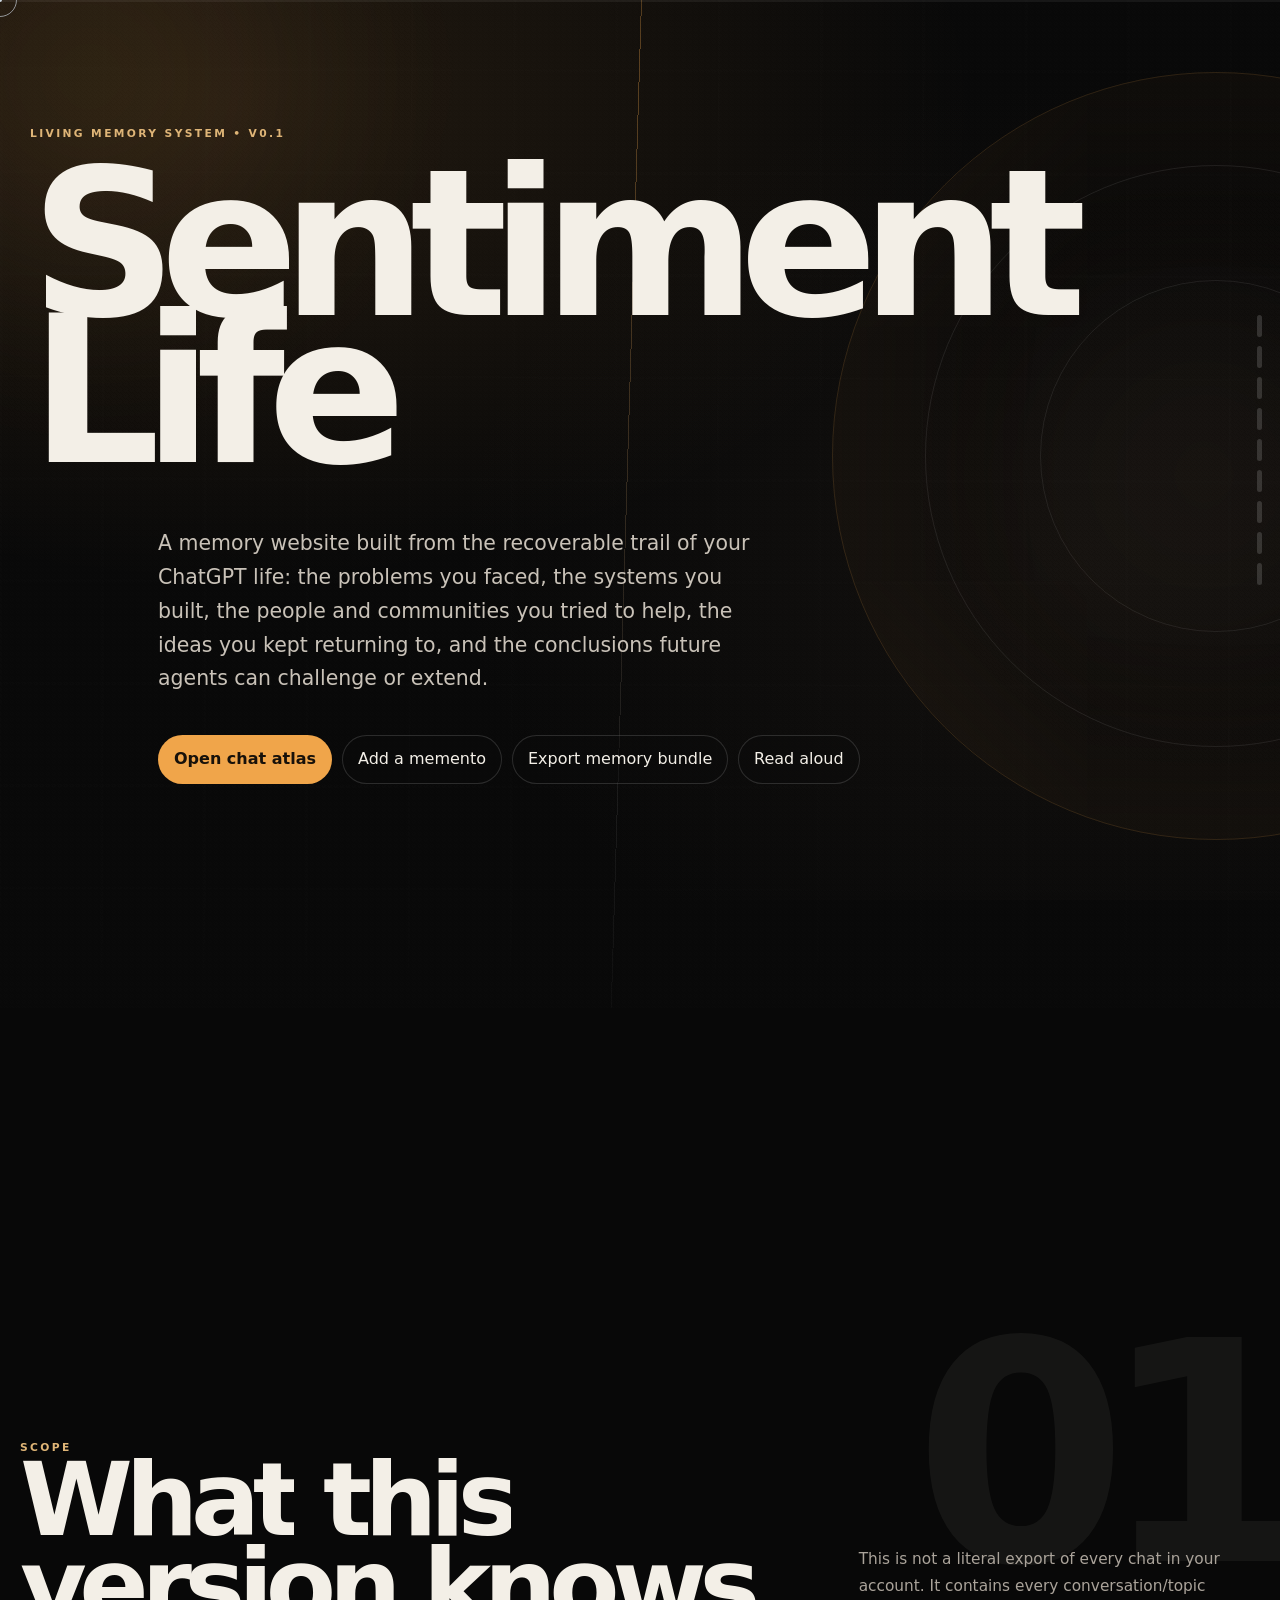
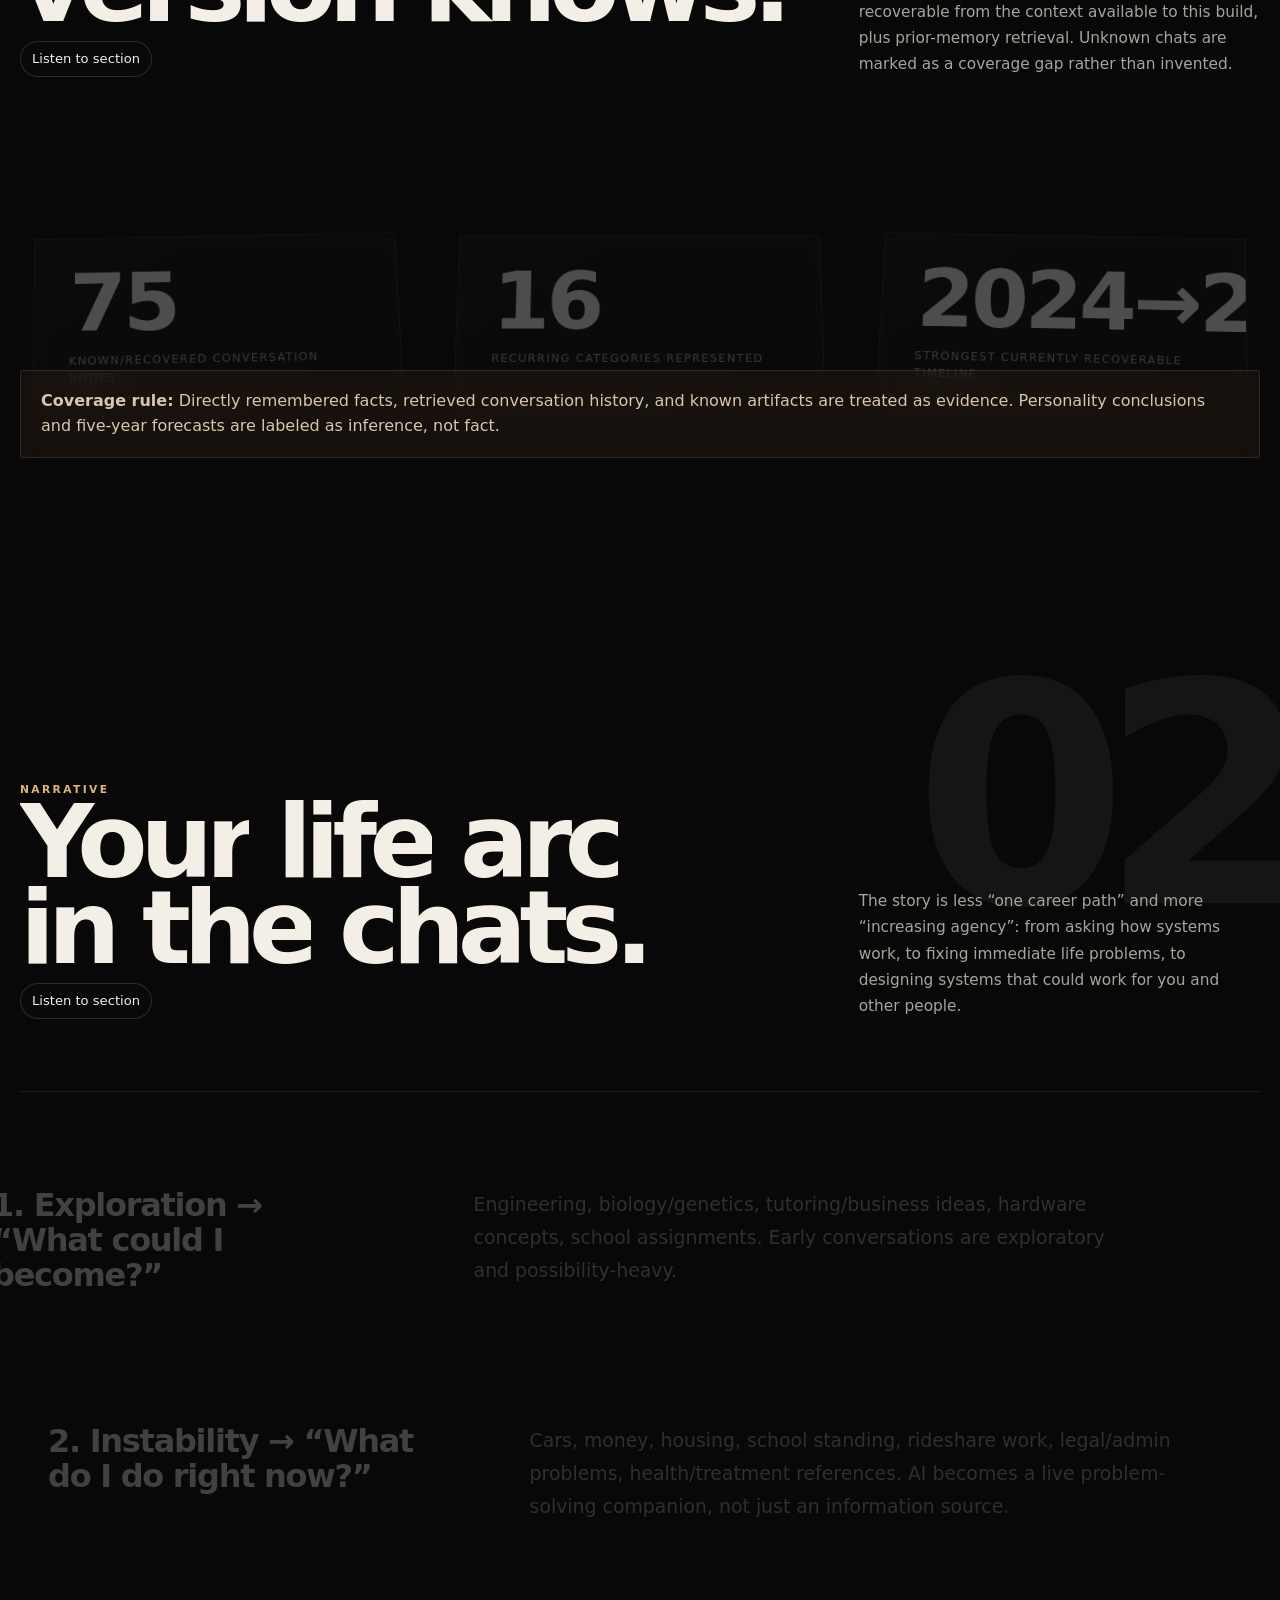
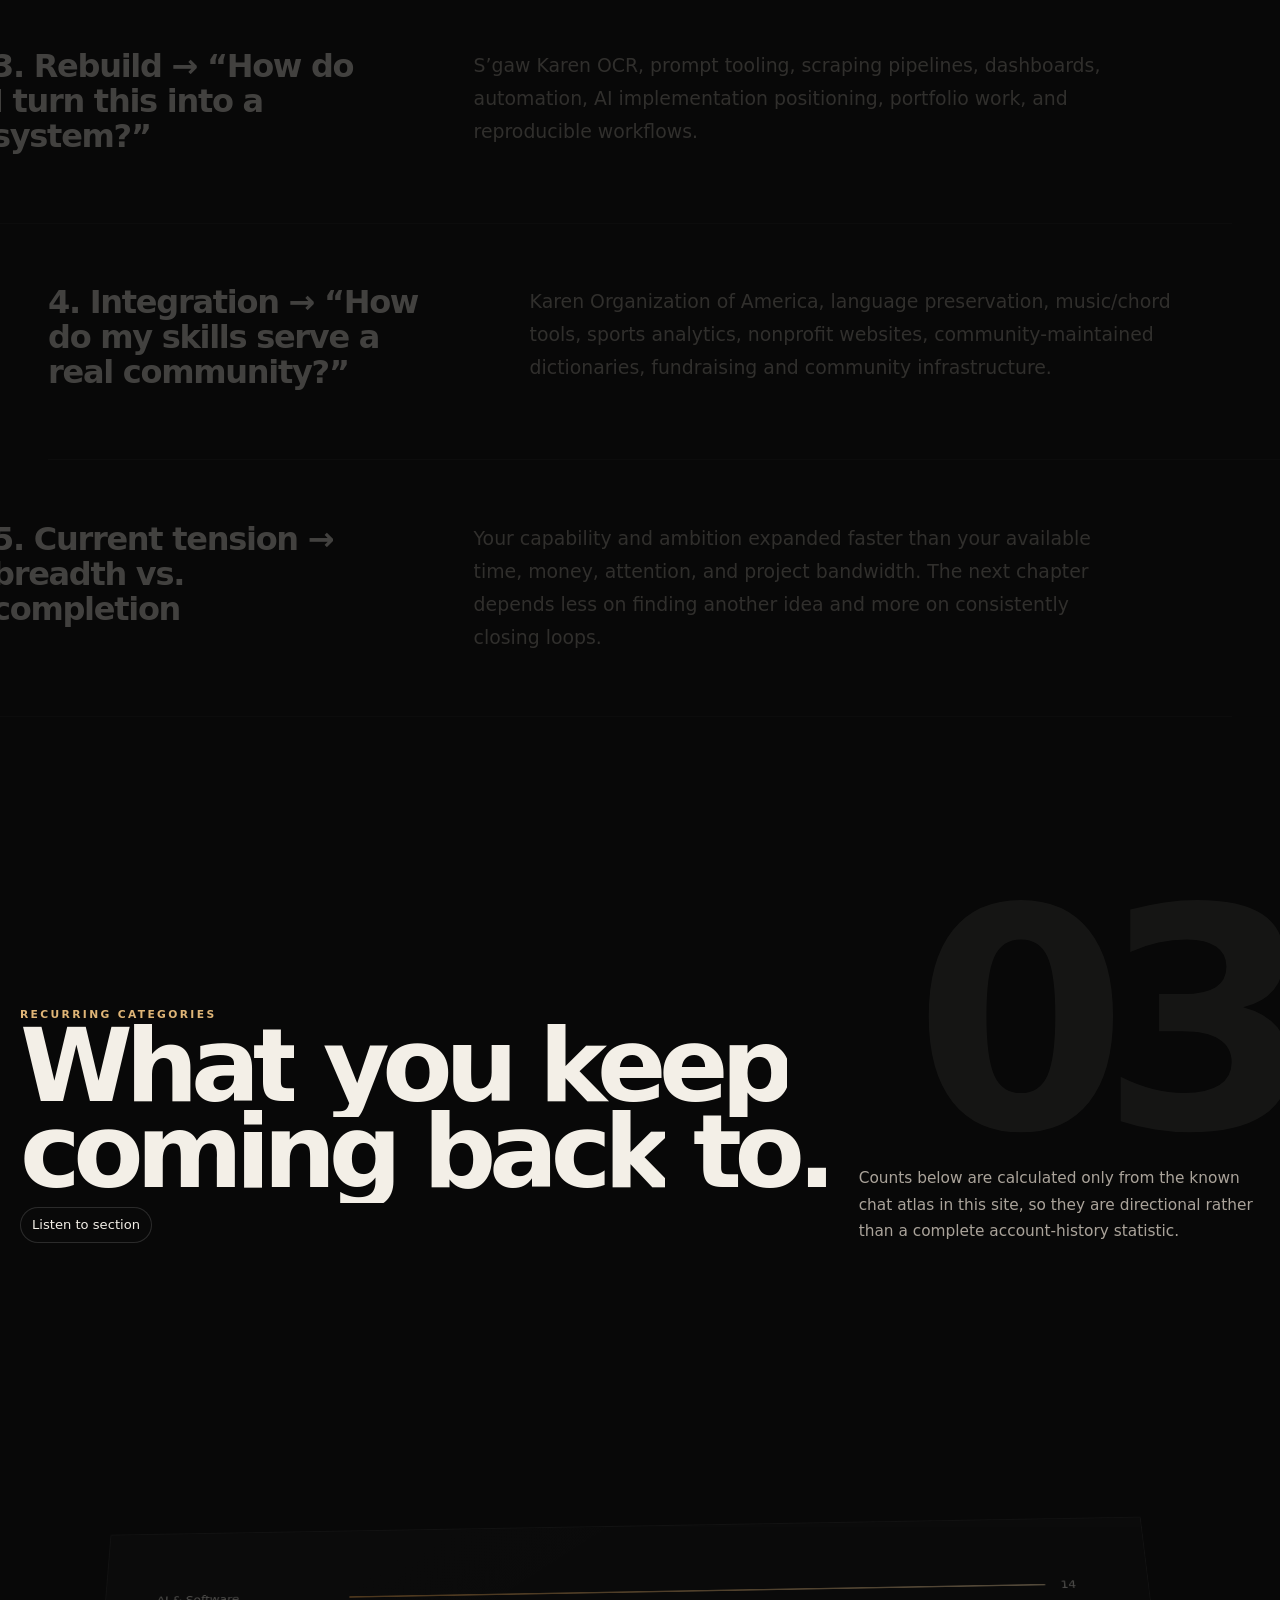
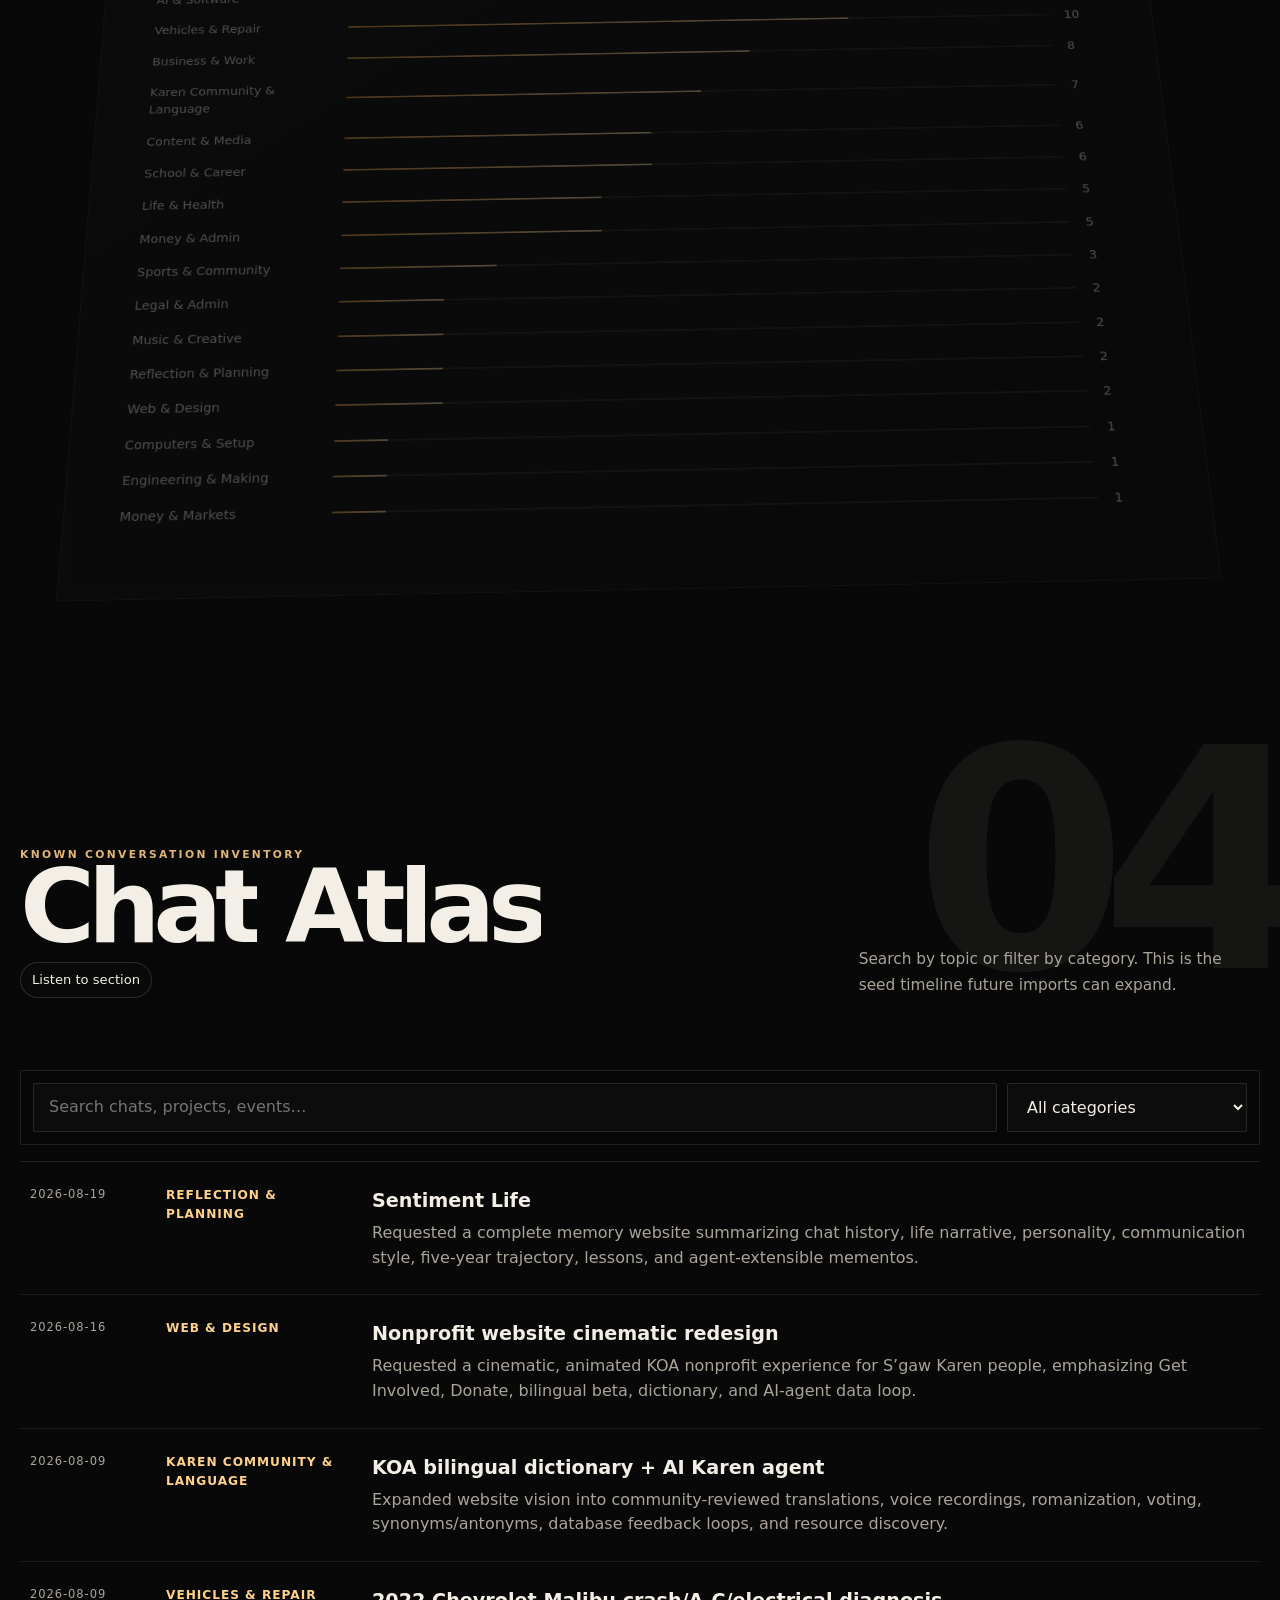
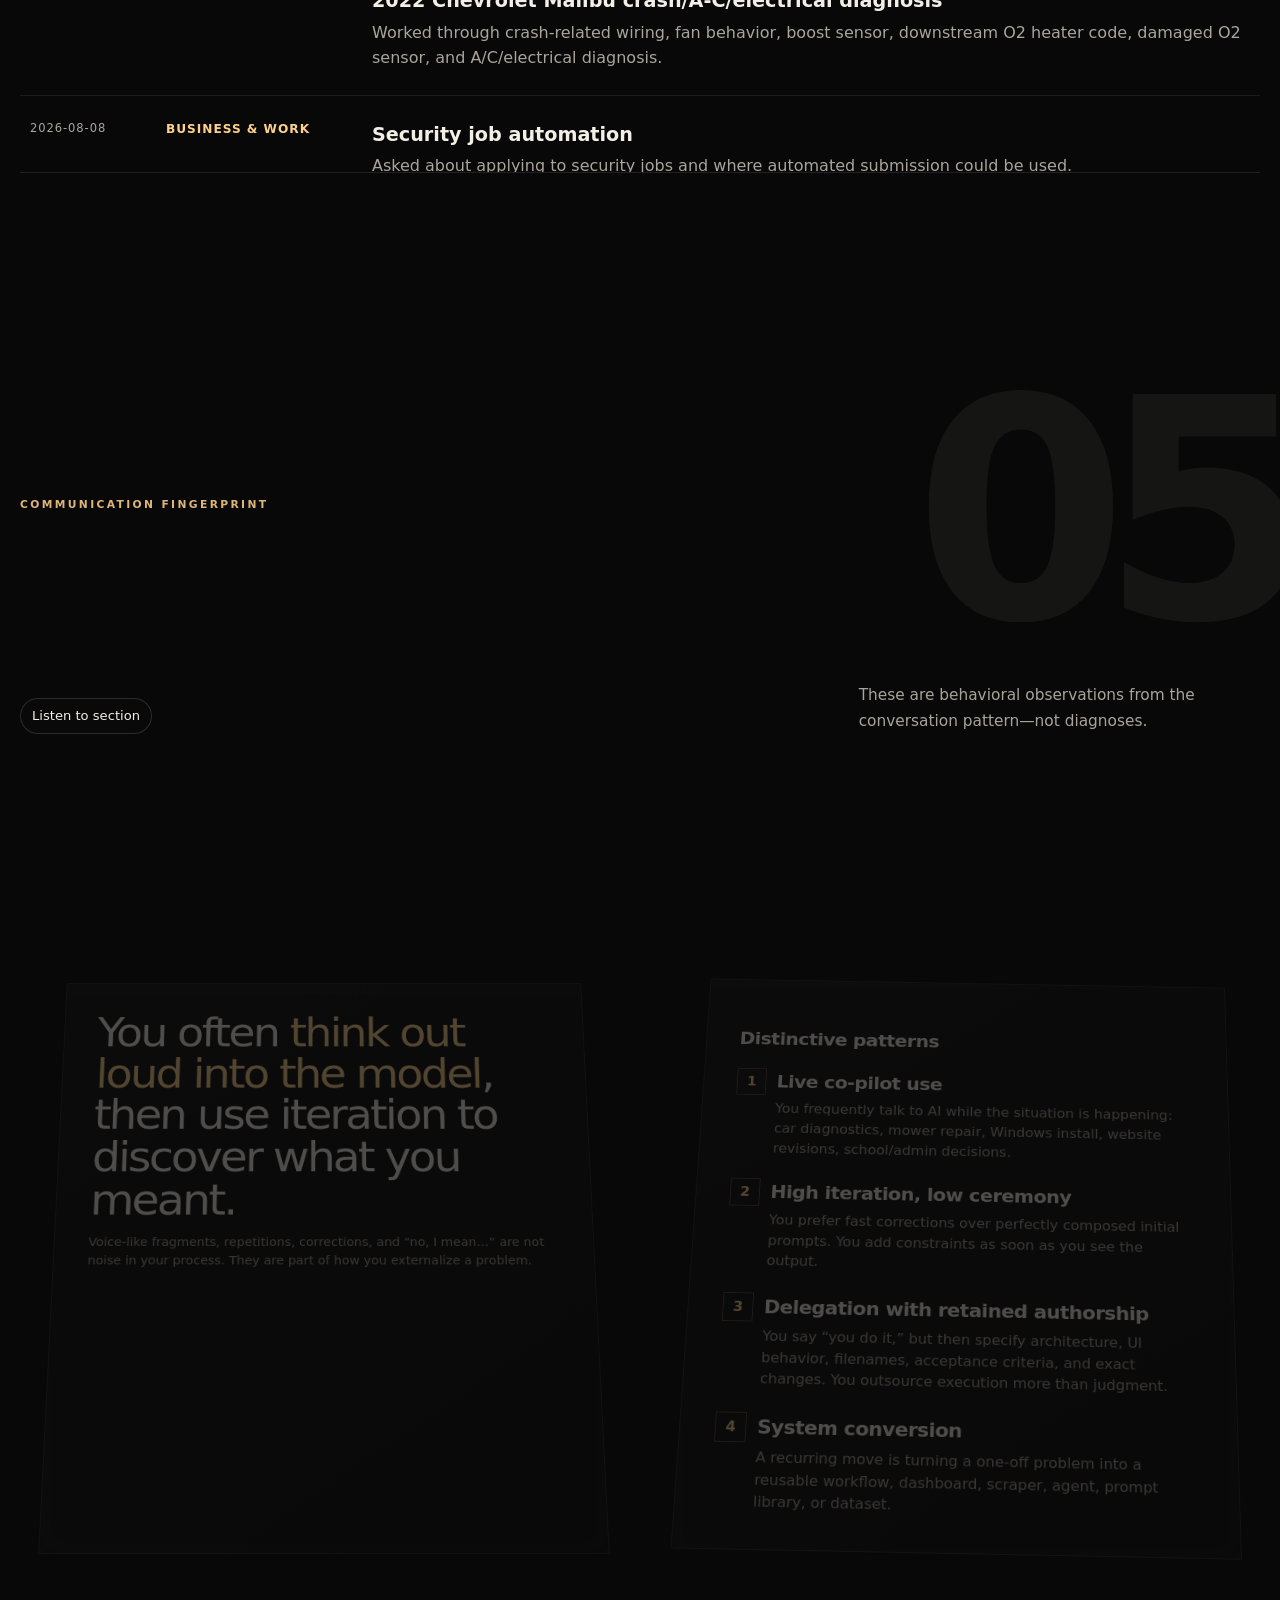
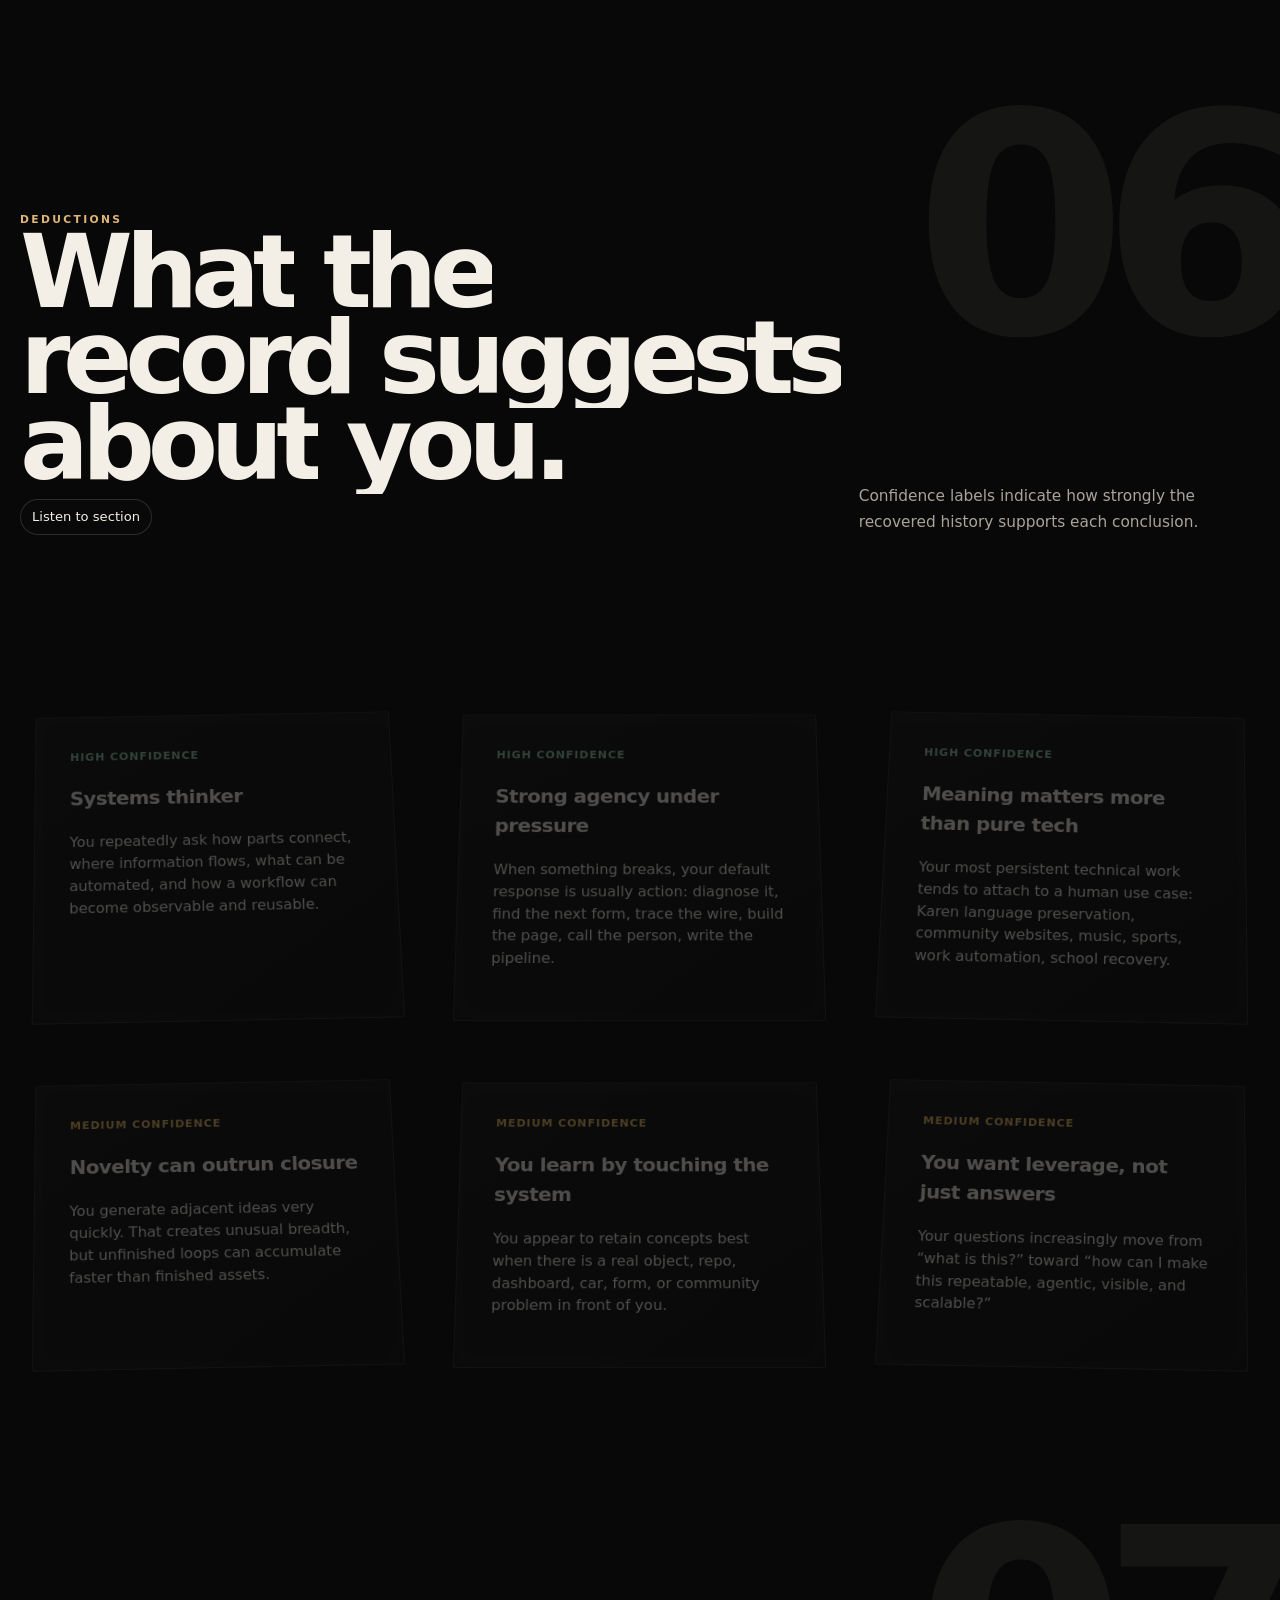
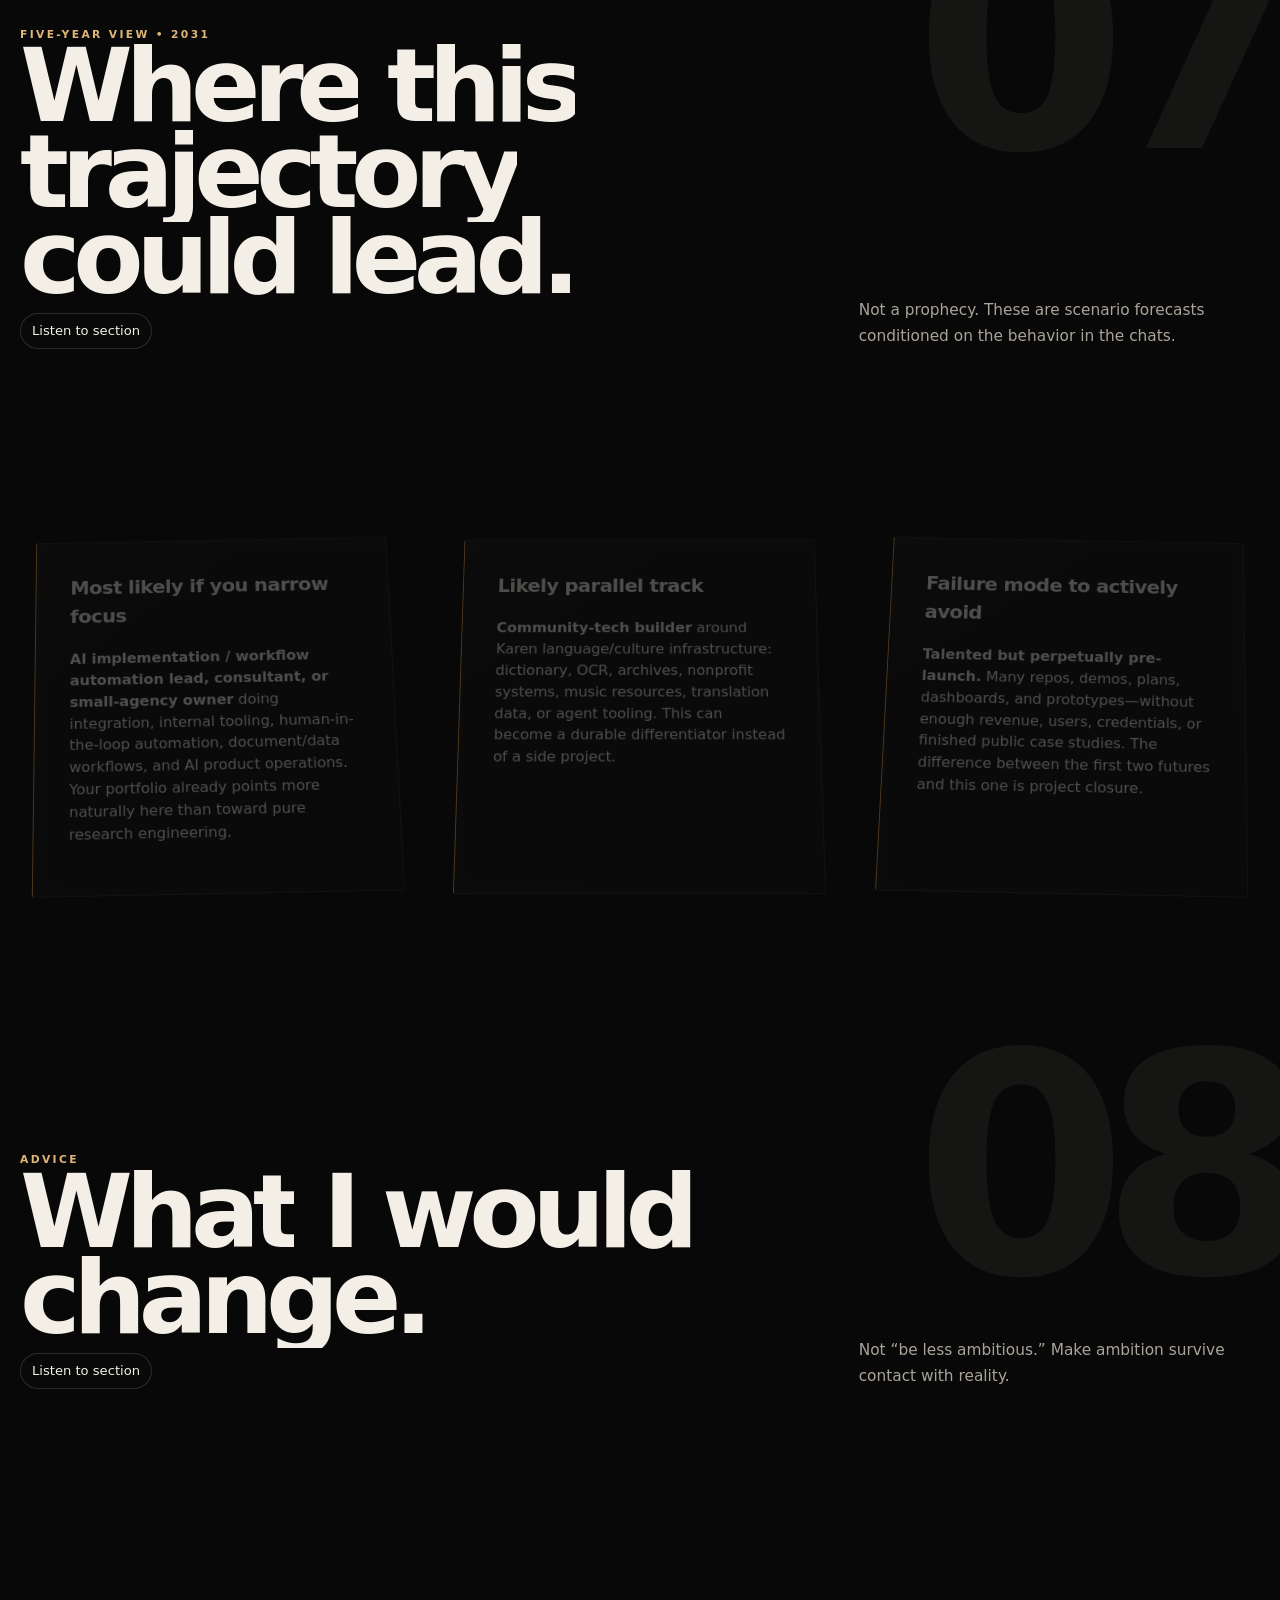
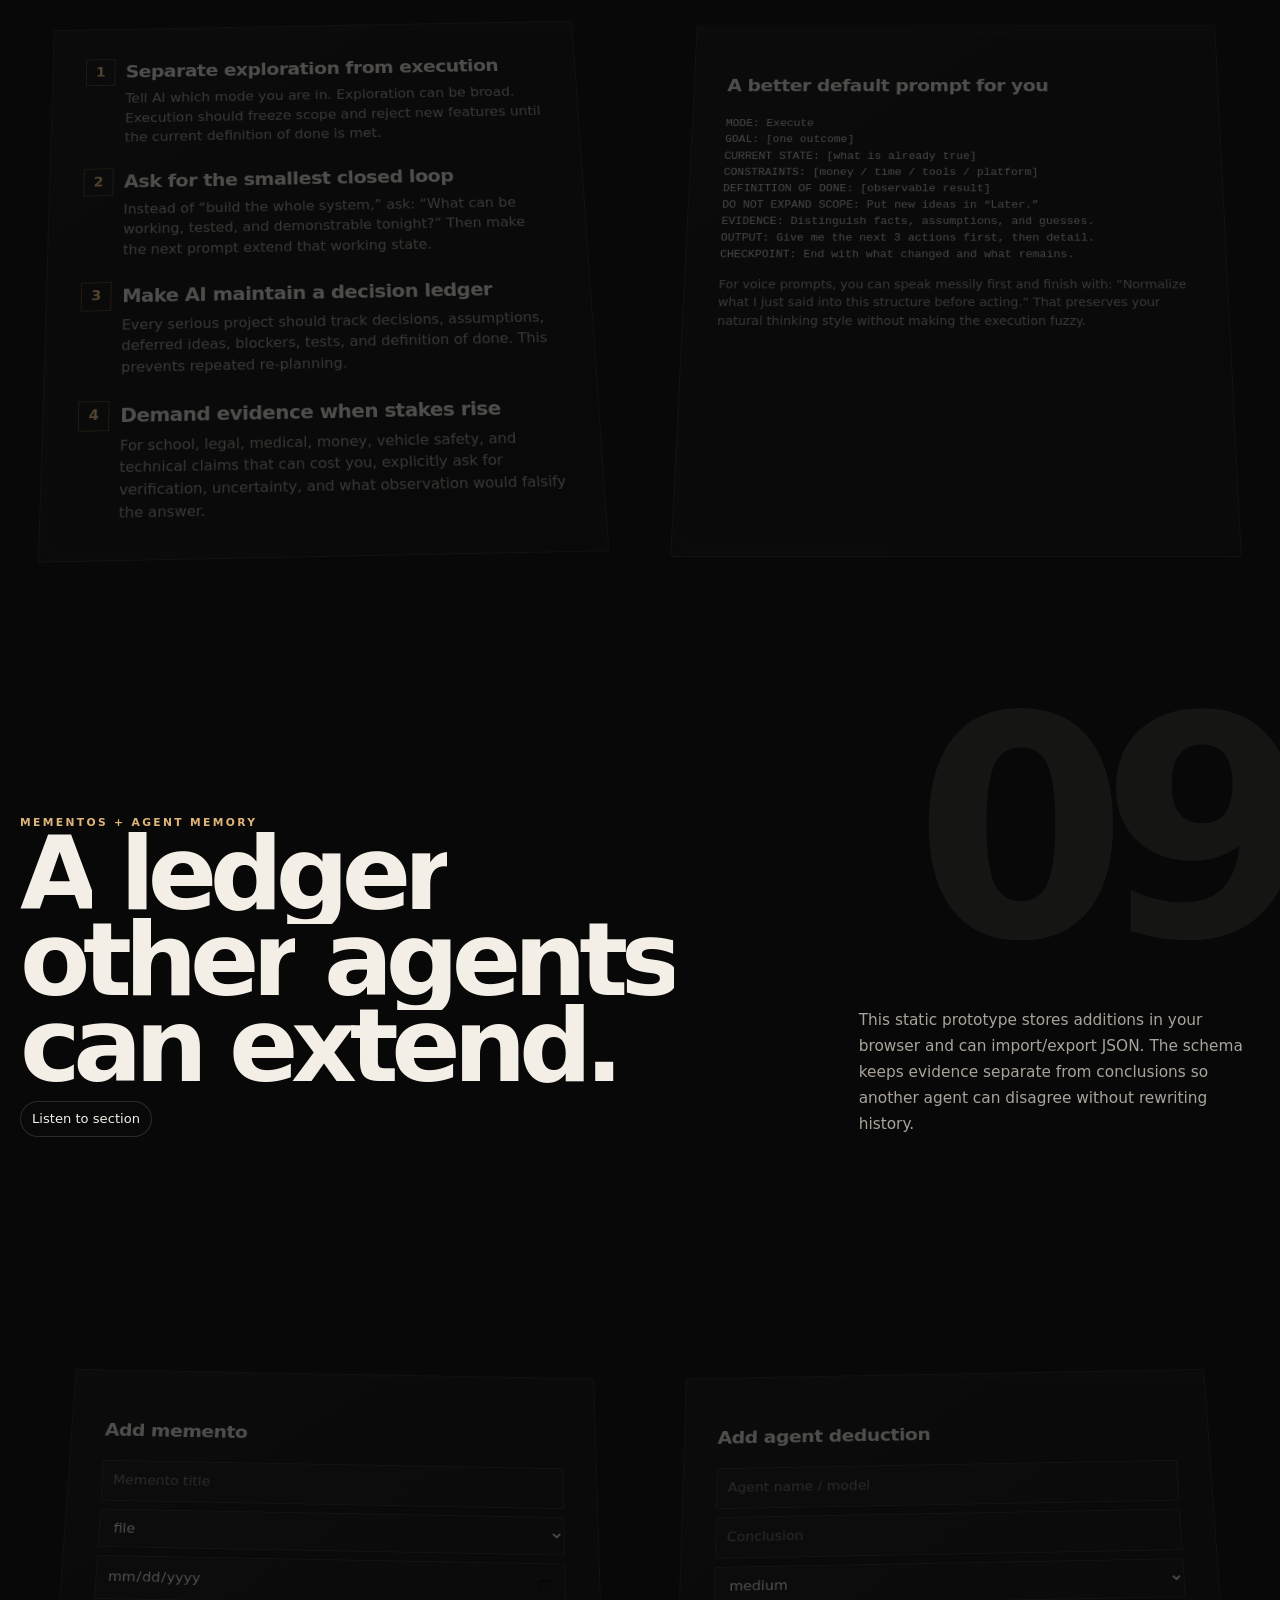
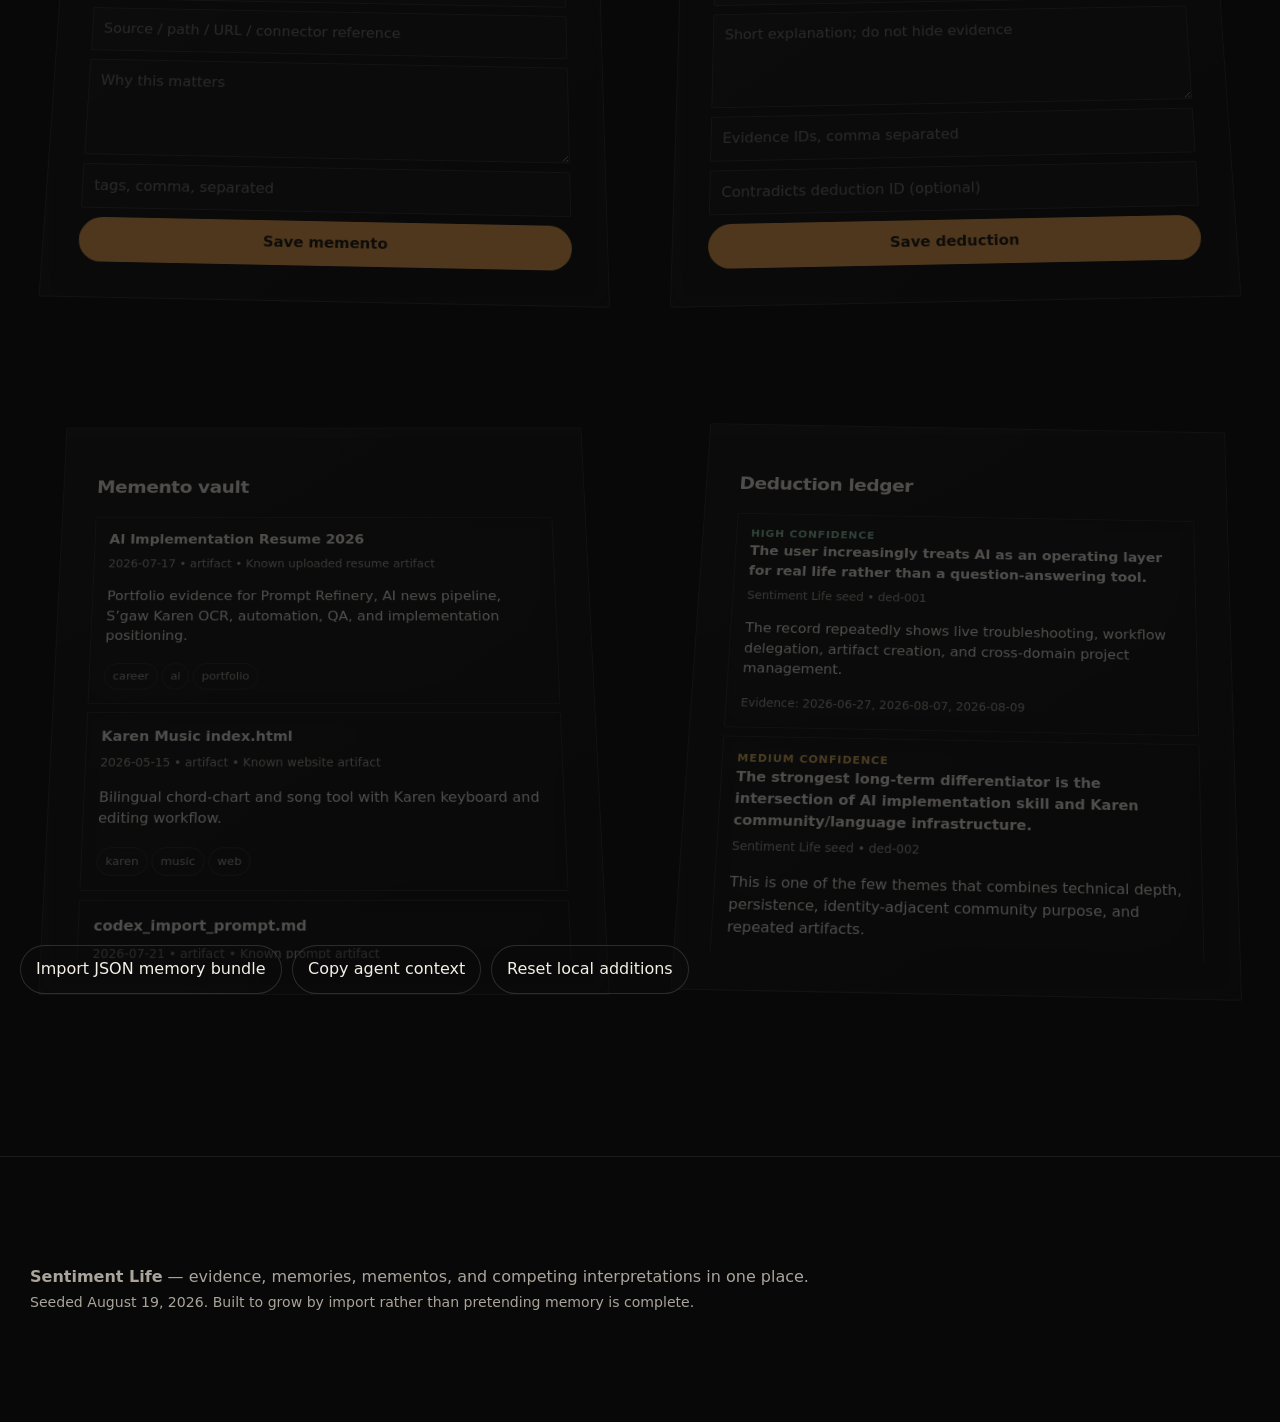
==== index.html @ 545d51a0 "Initial commit: Sentiment Life cinematic memory website (v0.2 cinematic layer) - index.html: Full Ci" ====
<!doctype html>
<html lang="en">
<head>
<meta charset="utf-8" />
<meta name="viewport" content="width=device-width,initial-scale=1" />
<meta name="description" content="Sentiment Life — a living memory map, chat atlas, memento vault, and agent deduction ledger." />
<title>Sentiment Life — Oliver Payton</title>
<style>
:root{--bg:#0b0b0c;--panel:#131316;--panel2:#18181c;--text:#f3efe7;--muted:#aaa49b;--line:#2a292d;--accent:#f0a54a;--accent2:#ffd18b;--good:#8fc7a8;--warn:#e4b75c;--danger:#d47d7d;--radius:22px;--shadow:0 20px 60px rgba(0,0,0,.35)}
*{box-sizing:border-box}html{scroll-behavior:smooth}body{margin:0;background:radial-gradient(circle at 10% 0%,#231810 0,transparent 28%),radial-gradient(circle at 90% 10%,#17131f 0,transparent 28%),var(--bg);color:var(--text);font-family:Inter,ui-sans-serif,system-ui,-apple-system,BlinkMacSystemFont,"Segoe UI",sans-serif;line-height:1.55}button,input,select,textarea{font:inherit}.shell{width:min(1220px,calc(100% - 28px));margin:auto}.hero{min-height:92vh;display:grid;align-items:end;padding:34px 0 58px;position:relative;overflow:hidden}.orb{position:absolute;width:38vw;height:38vw;max-width:560px;max-height:560px;border:1px solid rgba(240,165,74,.2);border-radius:50%;right:-8vw;top:8vh;box-shadow:0 0 140px rgba(240,165,74,.08) inset;animation:float 10s ease-in-out infinite}.orb:after,.orb:before{content:"";position:absolute;border:1px solid rgba(255,255,255,.08);border-radius:50%;inset:12%}.orb:after{inset:27%}@keyframes float{50%{transform:translateY(18px) rotate(4deg)}}.eyebrow{color:var(--accent2);font-size:.78rem;letter-spacing:.16em;text-transform:uppercase;font-weight:800}.hero h1{font-size:clamp(4rem,12vw,9.5rem);line-height:.84;letter-spacing:-.07em;margin:.18em 0 .18em;max-width:1000px}.hero p{font-size:clamp(1.05rem,2.3vw,1.45rem);max-width:760px;color:#d3cec5}.hero-actions,.toolbar,.chips{display:flex;gap:10px;flex-wrap:wrap}.btn,.chip{border:1px solid var(--line);background:#151519;color:var(--text);padding:11px 15px;border-radius:999px;cursor:pointer;text-decoration:none;transition:.2s}.btn:hover,.chip:hover{border-color:#5a5145;transform:translateY(-1px)}.btn.primary{background:var(--accent);color:#15100a;border-color:transparent;font-weight:850}.chip.active{background:#f3efe7;color:#111;border-color:#f3efe7}.section{padding:78px 0}.section-head{display:flex;justify-content:space-between;gap:22px;align-items:end;margin-bottom:24px}.section h2{font-size:clamp(2rem,5vw,4.3rem);letter-spacing:-.055em;line-height:.95;margin:0}.section .lede{max-width:700px;color:var(--muted);margin:0}.grid{display:grid;gap:16px}.grid.three{grid-template-columns:repeat(3,1fr)}.grid.two{grid-template-columns:repeat(2,1fr)}.card{background:linear-gradient(180deg,rgba(255,255,255,.025),rgba(255,255,255,.01));border:1px solid var(--line);border-radius:var(--radius);padding:22px;box-shadow:var(--shadow)}.metric .num{font-size:2.4rem;font-weight:900;letter-spacing:-.04em}.metric .label{color:var(--muted)}.arc{position:relative;padding-left:28px}.arc:before{content:"";position:absolute;left:8px;top:7px;bottom:7px;width:1px;background:linear-gradient(var(--accent),#414047)}.phase{position:relative;margin:0 0 30px}.phase:before{content:"";position:absolute;width:9px;height:9px;border-radius:50%;background:var(--accent);left:-24px;top:.5em;box-shadow:0 0 0 5px rgba(240,165,74,.1)}.phase h3{margin:0 0 6px;font-size:1.35rem}.phase p{margin:0;color:var(--muted)}.atlas-controls{position:sticky;top:10px;z-index:5;background:rgba(11,11,12,.86);backdrop-filter:blur(16px);border:1px solid var(--line);padding:12px;border-radius:18px;margin-bottom:16px}.search{flex:1;min-width:220px;background:#111114;color:var(--text);border:1px solid var(--line);border-radius:999px;padding:11px 15px}.timeline{display:grid;gap:10px}.event{display:grid;grid-template-columns:110px 170px 1fr;gap:16px;padding:18px;border:1px solid var(--line);border-radius:18px;background:#101013}.event .date{font-variant-numeric:tabular-nums;color:var(--muted)}.event .cat{font-weight:800;color:var(--accent2)}.event h3{margin:0 0 5px;font-size:1.05rem}.event p{margin:0;color:var(--muted)}.bar-row{display:grid;grid-template-columns:180px 1fr 56px;gap:12px;align-items:center;margin:10px 0}.bar{height:9px;background:#25252a;border-radius:999px;overflow:hidden}.bar>span{display:block;height:100%;background:linear-gradient(90deg,var(--accent),var(--accent2));border-radius:999px}.quote{font-size:clamp(1.35rem,3vw,2.35rem);letter-spacing:-.03em;line-height:1.15}.quote em{color:var(--accent2);font-style:normal}.tag{display:inline-flex;padding:5px 9px;border:1px solid var(--line);border-radius:999px;color:var(--muted);font-size:.8rem;margin:4px 4px 0 0}.confidence{font-size:.77rem;font-weight:850;text-transform:uppercase;letter-spacing:.08em;color:var(--good)}.confidence.medium{color:var(--warn)}.forecast{border-left:3px solid var(--accent);padding-left:18px}.forecast h3{margin-top:0}.lesson{display:grid;grid-template-columns:38px 1fr;gap:12px}.lesson .n{width:38px;height:38px;border-radius:50%;display:grid;place-items:center;background:#242126;color:var(--accent2);font-weight:900}.lesson h3{margin:0 0 5px}.lesson p{margin:0;color:var(--muted)}.form{display:grid;gap:10px}.form input,.form textarea,.form select{width:100%;background:#101013;color:var(--text);border:1px solid var(--line);border-radius:14px;padding:12px}.form textarea{min-height:110px;resize:vertical}.ledger{display:grid;gap:10px;max-height:520px;overflow:auto}.ledger-item{padding:16px;border:1px solid var(--line);border-radius:16px;background:#101013}.ledger-item h4{margin:0 0 5px}.ledger-item small{color:var(--muted)}.notice{padding:14px 16px;border:1px solid #58472d;background:rgba(240,165,74,.08);border-radius:16px;color:#d7c7ae}.footer{padding:50px 0 70px;color:var(--muted);border-top:1px solid var(--line)}.tiny{font-size:.88rem;color:var(--muted)}.hidden{display:none!important}

.reader-dock{position:fixed;left:50%;bottom:18px;transform:translateX(-50%);z-index:50;width:min(780px,calc(100% - 24px));background:rgba(19,19,22,.96);backdrop-filter:blur(18px);border:1px solid #3a3732;border-radius:20px;padding:12px 14px;box-shadow:0 24px 80px rgba(0,0,0,.55);display:none;gap:10px;align-items:center;justify-content:space-between}.reader-dock.open{display:flex}.reader-meta{min-width:180px}.reader-meta strong{display:block}.reader-meta span{display:block;color:var(--muted);font-size:.82rem;white-space:nowrap;overflow:hidden;text-overflow:ellipsis;max-width:280px}.reader-controls{display:flex;gap:8px;flex-wrap:wrap;align-items:center;justify-content:flex-end}.reader-controls .btn{padding:8px 12px}.reader-select{background:#101013;color:var(--text);border:1px solid var(--line);border-radius:999px;padding:8px 11px;max-width:180px}.reader-section-btn{margin-top:12px;padding:7px 11px;font-size:.82rem}.section.reading-now>.shell{outline:1px solid rgba(240,165,74,.34);outline-offset:10px;border-radius:16px}.reader-progress{height:3px;background:#29272b;border-radius:999px;overflow:hidden;margin-top:6px}.reader-progress>span{display:block;height:100%;width:0;background:linear-gradient(90deg,var(--accent),var(--accent2));transition:width .2s ease}.reader-unsupported{position:fixed;left:50%;bottom:18px;transform:translateX(-50%);z-index:51;width:min(620px,calc(100% - 24px));padding:14px 16px;background:#18181c;border:1px solid #58472d;border-radius:16px;box-shadow:var(--shadow)}

@media(max-width:850px){.grid.three,.grid.two{grid-template-columns:1fr}.event{grid-template-columns:1fr;gap:4px}.section-head{display:block}.section-head .lede{margin-top:12px}.bar-row{grid-template-columns:120px 1fr 48px}.hero{min-height:78vh}.orb{width:70vw;height:70vw;right:-28vw}}

@media(max-width:650px){.reader-dock{align-items:stretch;flex-direction:column}.reader-meta span{max-width:none}.reader-controls{justify-content:flex-start}.reader-select{max-width:150px}}
@media(prefers-reduced-motion:reduce){*{scroll-behavior:auto!important;animation:none!important;transition:none!important}}


/* ============================================================
   SENTIMENT LIFE — CINEMATIC NARRATIVE LAYER v0.2
   Continuous visual field, spatial entrances, inertial camera,
   masked type, magnetic interactions, and archive containment.
   ============================================================ */
:root{
  --camera-y:0px;--camera-v:0;--scene:0;--mx:50%;--my:50%;
  --warm:#f0a54a;--cream:#f4efe6;--ink:#080808;--ghost:rgba(244,239,230,.055);
}
html{scroll-behavior:auto;background:#080808}
body{background:#080808;overflow-x:hidden;min-height:100%;isolation:isolate}
body:before{content:"";position:fixed;inset:0;z-index:-8;pointer-events:none;background:radial-gradient(1100px 700px at 18% 12%,rgba(240,165,74,.11),transparent 68%),radial-gradient(900px 680px at 85% 62%,rgba(92,72,55,.12),transparent 70%),#080808}

.cinema-stage{position:fixed;inset:-12vh -8vw;z-index:-7;pointer-events:none;overflow:hidden;contain:paint}
.cinema-glow{position:absolute;border-radius:50%;filter:blur(70px);opacity:.45;will-change:transform,opacity}
.cinema-glow.a{width:52vw;height:52vw;left:-12vw;top:4vh;background:radial-gradient(circle,rgba(240,165,74,.24),transparent 67%)}
.cinema-glow.b{width:44vw;height:44vw;right:-10vw;top:44vh;background:radial-gradient(circle,rgba(122,91,61,.19),transparent 68%)}
.cinema-grid{position:absolute;inset:0;opacity:.12;background-image:linear-gradient(rgba(255,255,255,.04) 1px,transparent 1px),linear-gradient(90deg,rgba(255,255,255,.04) 1px,transparent 1px);background-size:8vw 8vw;mask-image:linear-gradient(to bottom,transparent,black 18%,black 82%,transparent);will-change:transform}
.cinema-thread{position:absolute;left:50%;top:-20vh;width:1px;height:160vh;background:linear-gradient(transparent,rgba(240,165,74,.32) 25%,rgba(255,255,255,.08) 74%,transparent);transform-origin:50% 50%;will-change:transform}
.film-grain{position:absolute;inset:0;opacity:.12;background-image:repeating-radial-gradient(circle at 0 0,transparent 0,rgba(255,255,255,.11) .6px,transparent 1.3px);background-size:6px 6px;mix-blend-mode:soft-light}
.scroll-progress{position:fixed;left:0;top:0;width:100%;height:2px;z-index:90;background:rgba(255,255,255,.06)}
.scroll-progress>i{display:block;height:100%;width:100%;transform:scaleX(0);transform-origin:left;background:linear-gradient(90deg,#f0a54a,#ffd18b);will-change:transform}

.chapter-rail{position:fixed;right:18px;top:50%;transform:translateY(-50%);z-index:40;display:grid;gap:9px;align-items:center}
.chapter-dot{width:5px;height:22px;border:0;padding:0;border-radius:999px;background:rgba(255,255,255,.15);cursor:pointer;transition:height .35s cubic-bezier(.2,.8,.2,1),background .35s,transform .35s}
.chapter-dot.active{height:48px;background:var(--accent);transform:scaleX(1.35)}
.chapter-dot span{position:absolute;right:18px;white-space:nowrap;font-size:10px;letter-spacing:.16em;text-transform:uppercase;color:#d5cec4;opacity:0;transform:translateX(8px);pointer-events:none;transition:.25s}
.chapter-dot:hover span,.chapter-dot:focus-visible span{opacity:1;transform:none}

.hero{min-height:142vh;padding:0;display:block;overflow:visible;position:relative}
.hero>.shell{position:sticky;top:0;min-height:100vh;display:flex;flex-direction:column;justify-content:center;padding:10vh 0 9vh;will-change:transform,opacity,filter}
.hero .orb{width:60vw;height:60vw;max-width:none;max-height:none;right:-25vw;top:8vh;border-color:rgba(240,165,74,.16);box-shadow:0 0 220px rgba(240,165,74,.08) inset;will-change:transform,opacity}
.hero h1{font-size:clamp(5rem,16vw,13rem);line-height:.72;letter-spacing:-.085em;margin:.14em 0 .2em;max-width:1200px;text-wrap:balance}
.hero p{max-width:620px;font-size:clamp(1rem,1.8vw,1.28rem);line-height:1.65;color:#c9c2b8;margin-left:min(10vw,150px)}
.hero-actions{margin-left:min(10vw,150px);margin-top:18px}
.eyebrow{font-size:.67rem;letter-spacing:.22em;color:#dfb577}

main{position:relative;z-index:2}
.section{position:relative;min-height:104vh;padding:18vh 0;display:flex;align-items:center;border:0;background:transparent;overflow:clip}
.section:before{content:attr(data-chapter);position:absolute;right:-.02em;top:6vh;font-size:clamp(9rem,24vw,23rem);line-height:.8;font-weight:900;letter-spacing:-.09em;color:var(--ghost);pointer-events:none;z-index:-1;will-change:transform,opacity}
.section>.shell{position:relative;width:min(1280px,calc(100% - 40px))}
.section-head{display:grid;grid-template-columns:repeat(12,1fr);gap:18px;align-items:end;margin:0 0 clamp(42px,8vh,92px)}
.section-head>div{grid-column:1/span 8}.section-head>.lede{grid-column:9/span 4;align-self:end;max-width:440px;font-size:.96rem;line-height:1.7}
.section h2{font-size:clamp(3.5rem,8vw,7.7rem);line-height:.84;letter-spacing:-.072em;max-width:1000px;text-wrap:balance}
.section h2 .word{display:inline-block;overflow:hidden;vertical-align:bottom;padding-bottom:.07em;margin-bottom:-.07em}
.section h2 .word-inner{display:inline-block;transform:translate3d(0,112%,0) rotate(2deg);transition:transform .9s cubic-bezier(.16,1,.3,1);transition-delay:calc(var(--wi)*70ms);will-change:transform}
.section.type-live h2 .word-inner{transform:translate3d(0,0,0) rotate(0)}
.section .lede{color:#aaa39a}

.grid{gap:clamp(12px,2vw,24px)}
.grid.three{grid-template-columns:repeat(12,1fr)}.grid.three>.card{grid-column:span 4}
.grid.two{grid-template-columns:repeat(12,1fr)}.grid.two>.card{grid-column:span 6}
.card,.event,.ledger-item,.notice,.atlas-controls{position:relative;background:linear-gradient(145deg,rgba(255,255,255,.032),rgba(255,255,255,.008));border:1px solid rgba(255,255,255,.10);box-shadow:none;backdrop-filter:blur(13px);overflow:hidden}
.card{border-radius:2px;padding:clamp(22px,3vw,38px);transform-origin:50% 100%;will-change:transform,opacity}
.card:before,.event:before{content:"";position:absolute;inset:0;pointer-events:none;background:radial-gradient(360px circle at var(--px,50%) var(--py,50%),rgba(240,165,74,.12),transparent 64%);opacity:0;transition:opacity .3s}
.card:hover:before,.event:hover:before{opacity:1}
.card h3{font-size:clamp(1.1rem,1.7vw,1.45rem);letter-spacing:-.025em}
.metric .num{font-size:clamp(3.2rem,7vw,6.5rem);line-height:.8;font-weight:900}
.metric .label{margin-top:18px;font-size:.76rem;text-transform:uppercase;letter-spacing:.12em}
.notice{border-radius:2px;padding:18px 20px;background:rgba(240,165,74,.055)}

.arc{padding-left:0;display:grid;gap:0;border-top:1px solid rgba(255,255,255,.09)}
.arc:before{display:none}.phase{margin:0;padding:clamp(28px,5vw,62px) 0;border-bottom:1px solid rgba(255,255,255,.09);display:grid;grid-template-columns:1fr 2fr;gap:8vw;align-items:start;will-change:transform,opacity}
.phase:before{display:none}.phase h3{font-size:clamp(1.25rem,2.5vw,2.3rem);line-height:1.1;letter-spacing:-.04em}.phase p{font-size:clamp(1rem,1.5vw,1.18rem);max-width:650px;line-height:1.75}

#categories .card{padding:clamp(26px,5vw,60px)}
.bar-row{grid-template-columns:minmax(120px,210px) 1fr 44px;gap:18px;margin:18px 0;font-size:.9rem}
.bar{height:2px;background:rgba(255,255,255,.12)}.bar>span{background:linear-gradient(90deg,#f0a54a,#ffe0ae)}

#atlas{min-height:118vh}
#atlas>.shell{width:min(1380px,calc(100% - 40px))}
.atlas-controls{position:sticky;top:16px;z-index:11;border-radius:2px;padding:12px;background:rgba(8,8,8,.76)}
.timeline{display:grid;gap:0;max-height:68vh;overflow:auto;overscroll-behavior:contain;border-top:1px solid rgba(255,255,255,.1);border-bottom:1px solid rgba(255,255,255,.1);scrollbar-width:thin}
.event{grid-template-columns:120px 190px 1fr;border:0;border-bottom:1px solid rgba(255,255,255,.08);border-radius:0;padding:24px 10px;background:transparent;backdrop-filter:none;transition:background .25s}
.event:hover{background:rgba(255,255,255,.022)}
.event h3{font-size:clamp(1rem,1.5vw,1.25rem)}
.event .date{font-size:.72rem;letter-spacing:.08em}.event .cat{font-size:.76rem;text-transform:uppercase;letter-spacing:.08em}
.search,.form input,.form textarea,.form select,.reader-select{border-radius:2px;background:rgba(255,255,255,.025);border-color:rgba(255,255,255,.11)}

.quote{font-size:clamp(1.9rem,4vw,4rem);line-height:1.03;letter-spacing:-.055em}
.lesson{grid-template-columns:34px 1fr}.lesson .n{border-radius:0;background:transparent;border:1px solid rgba(240,165,74,.35);width:34px;height:34px}
.forecast{border-left:1px solid var(--accent);padding-left:clamp(26px,3vw,38px)}
.ledger{max-height:58vh}.ledger-item{border-radius:2px;background:rgba(0,0,0,.17)}
.footer{position:relative;background:#080808;border-top:1px solid rgba(255,255,255,.08);padding:12vh 0}

.btn,.chip{position:relative;border-radius:999px;background:rgba(12,12,13,.34);border-color:rgba(255,255,255,.14);overflow:hidden;will-change:transform;transition:border-color .25s,background .25s,color .25s,transform .18s ease-out}
.btn:after{content:"";position:absolute;inset:0;background:var(--accent);transform:translate3d(-102%,0,0);transition:transform .45s cubic-bezier(.16,1,.3,1);z-index:-1}
.btn:not(.primary):hover:after{transform:none}.btn:not(.primary):hover{color:#17110a;border-color:var(--accent)}
.btn.primary{background:var(--accent);color:#17110a}.btn.primary:after{background:#ffd18b}
.btn.primary:hover:after{transform:none}

.cursor-orbit,.cursor-core{display:none;position:fixed;left:0;top:0;pointer-events:none;z-index:120;border-radius:50%;transform:translate(-50%,-50%);will-change:left,top,width,height,transform}
.cursor-orbit{width:34px;height:34px;border:1px solid rgba(255,255,255,.62);mix-blend-mode:difference;transition:width .24s,height .24s,border-color .24s}
.cursor-core{width:4px;height:4px;background:#fff;mix-blend-mode:difference}
body.cursor-hot .cursor-orbit{width:58px;height:58px;border-color:rgba(255,255,255,.92)}

@media (pointer:fine){.cursor-orbit,.cursor-core{display:block}.btn,.event,.card{cursor:none}}
@media(max-width:900px){
  .chapter-rail{display:none}.section{min-height:auto;padding:15vh 0}.section>.shell,#atlas>.shell{width:min(100% - 26px,1280px)}
  .section-head{display:block;margin-bottom:44px}.section-head>.lede{margin-top:18px;max-width:640px}
  .grid.three,.grid.two{grid-template-columns:1fr}.grid.three>.card,.grid.two>.card{grid-column:auto}
  .phase{grid-template-columns:1fr;gap:12px}.hero{min-height:125vh}.hero>.shell{padding-left:6px;padding-right:6px}.hero p,.hero-actions{margin-left:0}.hero h1{font-size:clamp(5rem,24vw,9rem)}
  .event{grid-template-columns:1fr;gap:5px;padding:20px 8px}.timeline{max-height:62vh}
}
@media(max-width:600px){
  .section h2{font-size:clamp(3.1rem,17vw,5.2rem)}.section:before{font-size:42vw;top:9vh}
  .hero h1{line-height:.76}.reader-dock{border-radius:8px;bottom:8px;width:calc(100% - 16px)}
}
@media(prefers-reduced-motion:reduce){.cursor-orbit,.cursor-core,.cinema-stage{display:none!important}.section h2 .word-inner{transform:none!important;transition:none!important}.card,.phase{transform:none!important;opacity:1!important}}

</style>
</head>
<body>
<div class="cinema-stage" aria-hidden="true"><div class="cinema-glow a"></div><div class="cinema-glow b"></div><div class="cinema-grid"></div><div class="cinema-thread"></div><div class="film-grain"></div></div>
<div class="scroll-progress" aria-hidden="true"><i id="scrollProgressBar"></i></div>
<nav class="chapter-rail" id="chapterRail" aria-label="Story chapters"></nav>
<div class="cursor-orbit" id="cursorOrbit" aria-hidden="true"></div><div class="cursor-core" id="cursorCore" aria-hidden="true"></div>

<header class="hero">
  <div class="orb" aria-hidden="true"></div>
  <div class="shell">
    <div class="eyebrow">Living Memory System • v0.1</div>
    <h1>Sentiment<br>Life</h1>
    <p>A memory website built from the recoverable trail of your ChatGPT life: the problems you faced, the systems you built, the people and communities you tried to help, the ideas you kept returning to, and the conclusions future agents can challenge or extend.</p>
    <div class="hero-actions">
      <a class="btn primary" href="#atlas">Open chat atlas</a>
      <a class="btn" href="#mementos">Add a memento</a>
      <button class="btn" id="exportAll">Export memory bundle</button>
      <button class="btn" id="readPage">Read aloud</button>
    </div>
  </div>
</header>

<main>
<section class="section"><div class="shell">
  <div class="section-head"><div><div class="eyebrow">Scope</div><h2>What this version knows.</h2></div><p class="lede">This is not a literal export of every chat in your account. It contains every conversation/topic recoverable from the context available to this build, plus prior-memory retrieval. Unknown chats are marked as a coverage gap rather than invented.</p></div>
  <div class="grid three" id="metrics"></div>
  <div class="notice" style="margin-top:16px"><strong>Coverage rule:</strong> Directly remembered facts, retrieved conversation history, and known artifacts are treated as evidence. Personality conclusions and five-year forecasts are labeled as inference, not fact.</div>
</div></section>

<section class="section"><div class="shell">
  <div class="section-head"><div><div class="eyebrow">Narrative</div><h2>Your life arc in the chats.</h2></div><p class="lede">The story is less “one career path” and more “increasing agency”: from asking how systems work, to fixing immediate life problems, to designing systems that could work for you and other people.</p></div>
  <div class="arc">
    <div class="phase"><h3>1. Exploration → “What could I become?”</h3><p>Engineering, biology/genetics, tutoring/business ideas, hardware concepts, school assignments. Early conversations are exploratory and possibility-heavy.</p></div>
    <div class="phase"><h3>2. Instability → “What do I do right now?”</h3><p>Cars, money, housing, school standing, rideshare work, legal/admin problems, health/treatment references. AI becomes a live problem-solving companion, not just an information source.</p></div>
    <div class="phase"><h3>3. Rebuild → “How do I turn this into a system?”</h3><p>S’gaw Karen OCR, prompt tooling, scraping pipelines, dashboards, automation, AI implementation positioning, portfolio work, and reproducible workflows.</p></div>
    <div class="phase"><h3>4. Integration → “How do my skills serve a real community?”</h3><p>Karen Organization of America, language preservation, music/chord tools, sports analytics, nonprofit websites, community-maintained dictionaries, fundraising and community infrastructure.</p></div>
    <div class="phase"><h3>5. Current tension → breadth vs. completion</h3><p>Your capability and ambition expanded faster than your available time, money, attention, and project bandwidth. The next chapter depends less on finding another idea and more on consistently closing loops.</p></div>
  </div>
</div></section>

<section class="section" id="categories"><div class="shell">
  <div class="section-head"><div><div class="eyebrow">Recurring categories</div><h2>What you keep coming back to.</h2></div><p class="lede">Counts below are calculated only from the known chat atlas in this site, so they are directional rather than a complete account-history statistic.</p></div>
  <div class="card" id="categoryBars"></div>
</div></section>

<section class="section" id="atlas"><div class="shell">
  <div class="section-head"><div><div class="eyebrow">Known conversation inventory</div><h2>Chat Atlas</h2></div><p class="lede">Search by topic or filter by category. This is the seed timeline future imports can expand.</p></div>
  <div class="atlas-controls">
    <div class="toolbar"><input id="search" class="search" placeholder="Search chats, projects, events…" /><select id="categoryFilter" class="search" style="flex:0 1 240px"><option value="all">All categories</option></select></div>
  </div>
  <div id="timeline" class="timeline"></div>
</div></section>

<section class="section"><div class="shell">
  <div class="section-head"><div><div class="eyebrow">Communication fingerprint</div><h2>How you talk to AI.</h2></div><p class="lede">These are behavioral observations from the conversation pattern—not diagnoses.</p></div>
  <div class="grid two">
    <div class="card"><div class="quote">You often <em>think out loud into the model</em>, then use iteration to discover what you meant.</div><p class="tiny">Voice-like fragments, repetitions, corrections, and “no, I mean…” are not noise in your process. They are part of how you externalize a problem.</p></div>
    <div class="card"><h3>Distinctive patterns</h3><div class="lesson"><div class="n">1</div><div><h3>Live co-pilot use</h3><p>You frequently talk to AI while the situation is happening: car diagnostics, mower repair, Windows install, website revisions, school/admin decisions.</p></div></div><br><div class="lesson"><div class="n">2</div><div><h3>High iteration, low ceremony</h3><p>You prefer fast corrections over perfectly composed initial prompts. You add constraints as soon as you see the output.</p></div></div><br><div class="lesson"><div class="n">3</div><div><h3>Delegation with retained authorship</h3><p>You say “you do it,” but then specify architecture, UI behavior, filenames, acceptance criteria, and exact changes. You outsource execution more than judgment.</p></div></div><br><div class="lesson"><div class="n">4</div><div><h3>System conversion</h3><p>A recurring move is turning a one-off problem into a reusable workflow, dashboard, scraper, agent, prompt library, or dataset.</p></div></div></div>
  </div>
</div></section>

<section class="section"><div class="shell">
  <div class="section-head"><div><div class="eyebrow">Deductions</div><h2>What the record suggests about you.</h2></div><p class="lede">Confidence labels indicate how strongly the recovered history supports each conclusion.</p></div>
  <div class="grid three">
    <div class="card"><div class="confidence">High confidence</div><h3>Systems thinker</h3><p>You repeatedly ask how parts connect, where information flows, what can be automated, and how a workflow can become observable and reusable.</p></div>
    <div class="card"><div class="confidence">High confidence</div><h3>Strong agency under pressure</h3><p>When something breaks, your default response is usually action: diagnose it, find the next form, trace the wire, build the page, call the person, write the pipeline.</p></div>
    <div class="card"><div class="confidence">High confidence</div><h3>Meaning matters more than pure tech</h3><p>Your most persistent technical work tends to attach to a human use case: Karen language preservation, community websites, music, sports, work automation, school recovery.</p></div>
    <div class="card"><div class="confidence medium">Medium confidence</div><h3>Novelty can outrun closure</h3><p>You generate adjacent ideas very quickly. That creates unusual breadth, but unfinished loops can accumulate faster than finished assets.</p></div>
    <div class="card"><div class="confidence medium">Medium confidence</div><h3>You learn by touching the system</h3><p>You appear to retain concepts best when there is a real object, repo, dashboard, car, form, or community problem in front of you.</p></div>
    <div class="card"><div class="confidence medium">Medium confidence</div><h3>You want leverage, not just answers</h3><p>Your questions increasingly move from “what is this?” toward “how can I make this repeatable, agentic, visible, and scalable?”</p></div>
  </div>
</div></section>

<section class="section"><div class="shell">
  <div class="section-head"><div><div class="eyebrow">Five-year view • 2031</div><h2>Where this trajectory could lead.</h2></div><p class="lede">Not a prophecy. These are scenario forecasts conditioned on the behavior in the chats.</p></div>
  <div class="grid three">
    <div class="card forecast"><h3>Most likely if you narrow focus</h3><p><strong>AI implementation / workflow automation lead, consultant, or small-agency owner</strong> doing integration, internal tooling, human-in-the-loop automation, document/data workflows, and AI product operations. Your portfolio already points more naturally here than toward pure research engineering.</p></div>
    <div class="card forecast"><h3>Likely parallel track</h3><p><strong>Community-tech builder</strong> around Karen language/culture infrastructure: dictionary, OCR, archives, nonprofit systems, music resources, translation data, or agent tooling. This can become a durable differentiator instead of a side project.</p></div>
    <div class="card forecast"><h3>Failure mode to actively avoid</h3><p><strong>Talented but perpetually pre-launch.</strong> Many repos, demos, plans, dashboards, and prototypes—without enough revenue, users, credentials, or finished public case studies. The difference between the first two futures and this one is project closure.</p></div>
  </div>
</div></section>

<section class="section"><div class="shell">
  <div class="section-head"><div><div class="eyebrow">Advice</div><h2>What I would change.</h2></div><p class="lede">Not “be less ambitious.” Make ambition survive contact with reality.</p></div>
  <div class="grid two">
    <div class="card">
      <div class="lesson"><div class="n">1</div><div><h3>Separate exploration from execution</h3><p>Tell AI which mode you are in. Exploration can be broad. Execution should freeze scope and reject new features until the current definition of done is met.</p></div></div><br>
      <div class="lesson"><div class="n">2</div><div><h3>Ask for the smallest closed loop</h3><p>Instead of “build the whole system,” ask: “What can be working, tested, and demonstrable tonight?” Then make the next prompt extend that working state.</p></div></div><br>
      <div class="lesson"><div class="n">3</div><div><h3>Make AI maintain a decision ledger</h3><p>Every serious project should track decisions, assumptions, deferred ideas, blockers, tests, and definition of done. This prevents repeated re-planning.</p></div></div><br>
      <div class="lesson"><div class="n">4</div><div><h3>Demand evidence when stakes rise</h3><p>For school, legal, medical, money, vehicle safety, and technical claims that can cost you, explicitly ask for verification, uncertainty, and what observation would falsify the answer.</p></div></div>
    </div>
    <div class="card"><h3>A better default prompt for you</h3><pre style="white-space:pre-wrap;color:#d8d2ca">MODE: Execute
GOAL: [one outcome]
CURRENT STATE: [what is already true]
CONSTRAINTS: [money / time / tools / platform]
DEFINITION OF DONE: [observable result]
DO NOT EXPAND SCOPE: Put new ideas in “Later.”
EVIDENCE: Distinguish facts, assumptions, and guesses.
OUTPUT: Give me the next 3 actions first, then detail.
CHECKPOINT: End with what changed and what remains.</pre><p class="tiny">For voice prompts, you can speak messily first and finish with: “Normalize what I just said into this structure before acting.” That preserves your natural thinking style without making the execution fuzzy.</p></div>
  </div>
</div></section>

<section class="section" id="mementos"><div class="shell">
  <div class="section-head"><div><div class="eyebrow">Mementos + agent memory</div><h2>A ledger other agents can extend.</h2></div><p class="lede">This static prototype stores additions in your browser and can import/export JSON. The schema keeps evidence separate from conclusions so another agent can disagree without rewriting history.</p></div>
  <div class="grid two">
    <div class="card"><h3>Add memento</h3><form class="form" id="mementoForm"><input name="title" placeholder="Memento title" required><select name="type"><option>file</option><option>artifact</option><option>photo</option><option>link</option><option>note</option><option>chat-export</option></select><input name="date" type="date"><input name="source" placeholder="Source / path / URL / connector reference"><textarea name="summary" placeholder="Why this matters"></textarea><input name="tags" placeholder="tags, comma, separated"><button class="btn primary" type="submit">Save memento</button></form></div>
    <div class="card"><h3>Add agent deduction</h3><form class="form" id="deductionForm"><input name="agent" placeholder="Agent name / model" required><input name="conclusion" placeholder="Conclusion" required><select name="confidence"><option>low</option><option selected>medium</option><option>high</option></select><textarea name="reasoning" placeholder="Short explanation; do not hide evidence"></textarea><input name="evidence" placeholder="Evidence IDs, comma separated"><input name="contradicts" placeholder="Contradicts deduction ID (optional)"><button class="btn primary" type="submit">Save deduction</button></form></div>
  </div>
  <div class="grid two" style="margin-top:16px"><div class="card"><h3>Memento vault</h3><div id="mementoLedger" class="ledger"></div></div><div class="card"><h3>Deduction ledger</h3><div id="deductionLedger" class="ledger"></div></div></div>
  <div class="toolbar" style="margin-top:16px"><label class="btn" for="importJson">Import JSON memory bundle</label><input class="hidden" id="importJson" type="file" accept="application/json"><button class="btn" id="copyContext">Copy agent context</button><button class="btn" id="resetLocal">Reset local additions</button></div>
</div></section>
</main>

<div class="reader-dock" id="readerDock" role="region" aria-label="Read aloud controls">
  <div class="reader-meta">
    <strong>Read Aloud</strong>
    <span id="readerStatus" aria-live="polite">Ready</span>
    <div class="reader-progress" aria-hidden="true"><span id="readerProgress"></span></div>
  </div>
  <div class="reader-controls">
    <button class="btn" id="readerPlayPause" type="button">Pause</button>
    <button class="btn" id="readerStop" type="button">Stop</button>
    <select class="reader-select" id="readerRate" aria-label="Reading speed">
      <option value="0.75">0.75×</option><option value="0.9">0.9×</option><option value="1" selected>1×</option><option value="1.15">1.15×</option><option value="1.35">1.35×</option><option value="1.6">1.6×</option><option value="2">2×</option>
    </select>
    <select class="reader-select" id="readerVoice" aria-label="Voice" disabled><option value="">Bundled offline voice</option></select>
    <button class="btn" id="readerClose" type="button" aria-label="Close read aloud controls">Close</button>
  </div>
</div>

<footer class="footer"><div class="shell"><strong>Sentiment Life</strong> — evidence, memories, mementos, and competing interpretations in one place.<br><span class="tiny">Seeded August 19, 2026. Built to grow by import rather than pretending memory is complete.</span></div></footer>
<script>
const chats = [
{date:'2024-02-07',title:'2012 Chevrolet Cruze lifter / rocker-arm repair',category:'Vehicles & Repair',summary:'Asked for mechanical repair steps on the 1.4L turbo engine, part of a long-running pattern of hands-on vehicle diagnosis.'},
{date:'2024-05-06',title:'Missed eviction hearing / housing problem',category:'Money & Admin',summary:'Asked what options remained after missing an eviction court date and how to preserve housing.'},
{date:'2024-08-26',title:'2021 Kia Rio throttle / hesitation diagnostics',category:'Vehicles & Repair',summary:'Worked through rough idle, hesitation, intake/throttle cleaning, spark plugs, and P0123/P0222 throttle-position codes.'},
{date:'2024-10-01',title:'2014 Mazda CX-5 electrical / misfire troubleshooting',category:'Vehicles & Repair',summary:'Discussed speedometer spikes, dash lights, steering lock, battery-jump behavior, valve-cover leakage, and P0300 random misfire symptoms.'},
{date:'2024-11-01',title:'Honda Accord / Pilot warning-light diagnostics',category:'Vehicles & Repair',summary:'Asked about VSA, wheel-speed-sensor/reset steps, charging-system warnings, and emissions warnings across Honda vehicles.'},
{date:'2024-12-01',title:'Apartment debt / transfer / payment-plan planning',category:'Money & Admin',summary:'Worked through a roughly $3,000 apartment balance, transfer/sublease possibilities, and a payment-plan letter.'},
{date:'2024-12-22',title:'Rideshare crash and immediate income disruption',category:'Vehicles & Repair',summary:'After an Uber-work vehicle crash, documented the other-driver account, witness/photo context, and searched for a way to get transportation and resume earning.'},
{date:'2025-01-15',title:'GIS + Karen community joint-project idea',category:'Karen Community & Language',summary:'Explored a joint GIS/engineering project with a friend that could benefit the Karen community and build both résumés.'},
{date:'2025-01-20',title:'Casey’s Law / involuntary-treatment hearing',category:'Legal & Admin',summary:'Asked how to prepare for an upcoming hearing, challenge involuntary treatment, and communicate clearly with the clerk/court.'},
{date:'2025-04-01',title:'Daily journaling + future book plan',category:'Reflection & Planning',summary:'Designed a daily thought-capture practice using iPhone/Things-style workflows, prompts, and poetry as raw material for a future book.'},
{date:'2025-04-27',title:'Husky-Lab puppies listing / care',category:'Life & Health',summary:'Discussed a litter of young Husky-Lab mix puppies and practical next steps around them.'},
{date:'2025-04-30',title:'IOP / recovery-group discussion topics',category:'Life & Health',summary:'Used ChatGPT around intensive-outpatient/recovery-group themes during a period of personal rebuilding.'},
{date:'2025-05-01',title:'AA “Half-measures” faceless TikTok script',category:'Content & Media',summary:'Created a voiceover-oriented recovery-themed short-form script and iterated on its final wording.'},
{date:'2025-06-01',title:'Thai–Burma border / Karen community travel planning',category:'Karen Community & Language',summary:'Discussed planned travel connected to Karen communities and border-camp context.'},
{date:'2025-07-01',title:'UPS Healthcare QA work / idle-time problem',category:'Business & Work',summary:'Talked through a quality-assurance warehouse role, long periods of standing/idle time, and how to use the situation productively.'},
{date:'2025-11-01',title:'2012 Cruze reduced-power / throttle-body issue',category:'Vehicles & Repair',summary:'Diagnosed P2135, Engine Power Reduced, Service Stabilitrak, throttle-body cleaning/replacement, and relearn until the main warning resolved.'},
{date:'2026-07-01',title:'2012 Cruze pedal delay / catalytic backpressure',category:'Vehicles & Repair',summary:'Investigated 5–10 second accelerator delay, hesitation around 30 mph, catalytic-converter restriction history, and an exhaust-joint workaround.'},
{date:'2026-07-08',title:'Wet-field photo edit request',category:'Sports & Community',summary:'Asked for an image edit of a wet playing field in the context of getting friends to come play; retained here as part of the chat record without endorsing deceptive use.'},
{date:'2026-07-17',title:'Cruze exhaust leak / smoke / catalyst efficiency',category:'Vehicles & Repair',summary:'Live troubleshooting of smoke and raw-exhaust smell near the engine bay, catalyst-efficiency code, hesitation, and possible leakage around the catalytic-converter area.'},
{date:'2026-07-17',title:'“Make this dry” image-edit request',category:'Content & Media',summary:'Another visual-edit request to make a wet surface appear dry; recorded as a chat-history node, not as a factual claim about conditions.'},
{date:'2026-07-18',title:'Sepak Takraw ball-tracking hardware idea',category:'Sports & Community',summary:'Explored whether a lightweight internal tag/chip arrangement could improve ball tracking for an AI referee/analytics system.'},
{date:'2026-07-23',title:'Prompt-library / Prompt Refinery agent instructions',category:'AI & Software',summary:'Specified repo-level prompt libraries, observability dashboards, clickable functional UI, documentation, tracking, and reusable Codex instructions.'},
{date:'2024-01-08',title:'Biology / genetics research direction',category:'School & Career',summary:'Chemical Engineering student explores genetics, genome editing, pharma R&D, global regulation, a research-team role, and auditing BIOL 329.'},
{date:'2024-06-11',title:'Academic coaching + mentorship business',category:'Business & Work',summary:'Designed a service combining academic coaching, life skills, values education, long-term support, pricing, partnerships, and scaling.'},
{date:'2024-09-12',title:'3D-printable car headrest laptop arm',category:'Engineering & Making',summary:'Concept for adjustable joints, locking mechanisms, laptop tray, sensors, CAD, and possible Arduino/Raspberry Pi control.'},
{date:'2024-12-14',title:'Biology nutrient/bacterial-growth reflection',category:'School & Career',summary:'Turned lab evidence into a concise first-person scientific reflection about nutrient levels, colony growth, communication, and reasoning.'},
{date:'2024-12-30',title:'Law Moo job application support',category:'Business & Work',summary:'Resume, cover letter, exhaustive skill inventory, interview practice, voice projection, and free training/certification research.'},
{date:'2025-01-01',title:'Urgent health concern conversation',category:'Life & Health',summary:'Short, urgent health-related conversation; included here only as evidence that AI was already being used for immediate personal situations.'},
{date:'2025-01-08',title:'SgawAI project scope',category:'Karen Community & Language',summary:'Defined S’gaw Karen OCR/digitization project for scanned and handwritten material using Windows, Tesseract, annotation, training, testing, and automation.'},
{date:'2025-01-10',title:'S’gaw Karen OCR diacritic recognition',category:'AI & Software',summary:'Worked through Tesseract training artifacts and a hard vowel/diacritic recognition problem; debugged .lstmf and training-data issues.'},
{date:'2025-04-14',title:'Scientific + personal reflection conversation',category:'Life & Health',summary:'Used AI for both factual analysis and human reaction during an emotionally heavy discussion, showing a blend of technical and personal use.'},
{date:'2025-07-01',title:'Trading strategies and backtesting',category:'Money & Markets',summary:'Explored day trading, bankroll/risk, leverage, indicators, divergences, timeframes, and backtesting/statistical thinking.'},
{date:'2025-10-17',title:'Rideshare inspections + driving work',category:'Business & Work',summary:'Lyft inspection appointments and Veho driver registration; work/income logistics tied to driving eligibility and documentation.'},
{date:'2025-10-17',title:'SNAP documentation',category:'Money & Admin',summary:'Needed proof of household, residency, rent, phone expenses, and UPS Healthcare income.'},
{date:'2025-10-20',title:'Uber motor vehicle record dispute',category:'Money & Admin',summary:'Requested MVR and disputed invalid-license information after reinstatement.'},
{date:'2025-11-01',title:'UofL reinstatement letter + academic recovery',category:'School & Career',summary:'Built a past/present/future reinstatement narrative, probation/SAP-related materials, and tuition-reduction context.'},
{date:'2025-11-22',title:'Field service / second-job follow-up',category:'Business & Work',summary:'Job-search and work-schedule planning around evening employment and income.'},
{date:'2025-12-01',title:'Treatment records request',category:'Life & Health',summary:'Administrative follow-up for treatment/medical records; evidence of a recovery/rebuild period.'},
{date:'2025-12-15',title:'Legal / firearm-probation scenario',category:'Legal & Admin',summary:'Asked how to communicate with counsel and avoid harmful statements in a pending legal situation.'},
{date:'2026-04-19',title:'UofL reinstatement barriers',category:'School & Career',summary:'Mapped Fall 2026 / Spring 2027 return path, defaulted loans, SAP appeal, FAFSA, readmission, and university collections balance.'},
{date:'2026-04-25',title:'S’gaw OCR correction UI',category:'Karen Community & Language',summary:'Specified corrections hub, persistent highlighting, hover originals, and a categorized Karen keyboard for OCR cleanup.'},
{date:'2026-05-15',title:'Karen Music chord-chart web app',category:'Music & Creative',summary:'Built a bilingual song/chord database with editing, Karen keyboard, transposition, printing/export, OCR-assisted upload, search/filtering, and SQLite/Flask concepts.'},
{date:'2026-06-07',title:'Freelance OCR/data-cleanup service',category:'Business & Work',summary:'Positioned OCR cleanup, PDF/image-to-text, structured data, validation, and scraped datasets as sellable service packages.'},
{date:'2026-06-26',title:'Scraping foundations + Python learning',category:'AI & Software',summary:'Requests/BeautifulSoup, Playwright, APIs, crawling, URL queues, dedupe, normalization, rate limiting; hands-on learning tied to real scraper work.'},
{date:'2026-06-27',title:'Codex retry-limit troubleshooting',category:'AI & Software',summary:'Diagnosed Codex desktop/VS Code failures, localhost provider misconfiguration, repeated 429s, and piled-up processes/sessions.'},
{date:'2026-06-27',title:'Reusable planning/spec workflow',category:'AI & Software',summary:'Designed architecture-first planning, phased passes, prompt loops, specifications, acceptance criteria, and reusable agent instructions.'},
{date:'2026-07-01',title:'Prompt Refinery / Start Mode Manager',category:'AI & Software',summary:'Iterated on prompt-family behavior, canonical mode rules, duplicate paths, reviews, and a UI-oriented prompt engineering system.'},
{date:'2026-07-03',title:'AI scraper dashboard + NVIDIA API',category:'AI & Software',summary:'Local dashboard and model integration for free/low-cost AI processing in a news/source pipeline.'},
{date:'2026-07-04',title:'AI YouTube channel system',category:'Content & Media',summary:'Planned Shorts + long-form AI/automation/news channels with automated production, monetization, affiliates, and backend offers.'},
{date:'2026-07-07',title:'Academic email after missed withdrawal/exam',category:'School & Career',summary:'Drafted explanation, retake/supplement request, and context around work, transportation, finances, insomnia, and academic probation concerns.'},
{date:'2026-07-08',title:'Agents, APIs, MCP, webhooks, skills/spec files',category:'AI & Software',summary:'Asked for conceptual map of agent configuration, MCP servers, APIs, webhooks, skills, agent files, specs, and markdown conventions.'},
{date:'2026-07-14',title:'Cognitive Load Decomposer',category:'AI & Software',summary:'Designed a system measuring cognitive load across nine dimensions with observability dashboard and Prompt Refinery integration.'},
{date:'2026-07-16',title:'AI implementation career positioning',category:'School & Career',summary:'Resume and role targeting around AI implementation, workflow automation, product operations, OCR, APIs, dashboards, and QA.'},
{date:'2026-07-18',title:'Sepak Takraw AI referee / analytics',category:'Sports & Community',summary:'Mapped players, court, ball, net, score, move types, positioning, serves, outcomes, and possible ball-tracking hardware.'},
{date:'2026-07-18',title:'Canva automation-workflow thumbnail',category:'Content & Media',summary:'Iterated on a click-magnet visual for a repeatable short-form video automation service, including headshot and warm-color revisions.'},
{date:'2026-07-21',title:'Ahead of Rush AI content workflow',category:'Content & Media',summary:'Operationalized a short-content flow: form → sheet → script/model → draft → human review, with no automatic send/upload.'},
{date:'2026-07-22',title:'Suno lyrics + synthwave/prog-metal style',category:'Music & Creative',summary:'Reworked lyrics and arrangement directions for a concise ambient synthwave / progressive-metal hybrid song.'},
{date:'2026-07-22',title:'Sports-video dead-time editing',category:'Content & Media',summary:'Looked for a workflow to remove waiting/dead time from sports footage.'},
{date:'2026-07-22',title:'Glass Lens human-in-the-loop dashboard',category:'AI & Software',summary:'Planned a glass-art photo intelligence dashboard with keyboard-first training, provenance, Drive integration, context learning, and demo-mode MVP.'},
{date:'2026-07-24',title:'First tree-service website client',category:'Business & Work',summary:'Worked through first-client process: free demo, pricing/rental model, questions for owner, deployment, LLC, and repeatable service workflow.'},
{date:'2026-07-26',title:'Multi-phase AI scraper + YouTube automation',category:'AI & Software',summary:'Discovery, RSS, crawling, classification, script generation, dashboard, orchestration, and repo-level implementation planning.'},
{date:'2026-07-26',title:'Uncensored/local model research',category:'AI & Software',summary:'Compared local/open models, quantization, laptop limits, free cloud GPUs, and how model refusal behavior differs.'},
{date:'2026-08-03',title:'All-inclusive AI news scraper',category:'AI & Software',summary:'Expanded scraper goals toward source discovery, fallbacks, AI/automation/MCP/tool coverage, and a concrete “what do I do tonight?” plan.'},
{date:'2026-08-04',title:'Registry-driven AI news collector',category:'AI & Software',summary:'Scoped a local API/RSS-first collector from Hacker News, GitHub, arXiv, and RSS into normalized SQLite, dashboard, logs, dedupe, and tests.'},
{date:'2026-08-05',title:'Riding mower blade / start diagnostics',category:'Vehicles & Repair',summary:'Helped maintain temple grounds; blade questions evolved into safe starting procedure and no-crank/click diagnostics.'},
{date:'2026-08-06',title:'Four cinematic portfolio/service sites',category:'Web & Design',summary:'Created concepts for AI automation, music automation, personal portfolio, and Karen Organization of America with Framer-style motion.'},
{date:'2026-08-06',title:'Nike soccer-cleat Marketplace listing',category:'Money & Admin',summary:'Priced and drafted a Facebook Marketplace listing for two lightly used men’s size-10 soccer cleats.'},
{date:'2026-08-07',title:'Windows 11 installation walkthrough',category:'Computers & Setup',summary:'Live step-by-step guidance through USB install, boot order, reboots, installation progress, region, hotspot, and updates.'},
{date:'2026-08-08',title:'Security job automation',category:'Business & Work',summary:'Asked about applying to security jobs and where automated submission could be used.'},
{date:'2026-08-08',title:'KOA website — logo-first cinematic landing',category:'Karen Community & Language',summary:'Repeatedly refined the Karen Organization of America site: startup logo, scroll-swallow transition, hover fixes, image replacement, bilingual elements, and live/published version confusion.'},
{date:'2026-08-08',title:'KOA meeting notes',category:'Karen Community & Language',summary:'Used ChatGPT as a meeting-note companion for Karen Organization of America.'},
{date:'2026-08-09',title:'KOA bilingual dictionary + AI Karen agent',category:'Karen Community & Language',summary:'Expanded website vision into community-reviewed translations, voice recordings, romanization, voting, synonyms/antonyms, database feedback loops, and resource discovery.'},
{date:'2026-08-09',title:'2022 Chevrolet Malibu crash/A-C/electrical diagnosis',category:'Vehicles & Repair',summary:'Worked through crash-related wiring, fan behavior, boost sensor, downstream O2 heater code, damaged O2 sensor, and A/C/electrical diagnosis.'},
{date:'2026-08-16',title:'Nonprofit website cinematic redesign',category:'Web & Design',summary:'Requested a cinematic, animated KOA nonprofit experience for S’gaw Karen people, emphasizing Get Involved, Donate, bilingual beta, dictionary, and AI-agent data loop.'},
{date:'2026-08-19',title:'Sentiment Life',category:'Reflection & Planning',summary:'Requested a complete memory website summarizing chat history, life narrative, personality, communication style, five-year trajectory, lessons, and agent-extensible mementos.'}
];
const seedMementos=[
{id:'mem-resume-2026',title:'AI Implementation Resume 2026',type:'artifact',date:'2026-07-17',source:'Known uploaded resume artifact',summary:'Portfolio evidence for Prompt Refinery, AI news pipeline, S’gaw Karen OCR, automation, QA, and implementation positioning.',tags:['career','ai','portfolio']},
{id:'mem-karen-music',title:'Karen Music index.html',type:'artifact',date:'2026-05-15',source:'Known website artifact',summary:'Bilingual chord-chart and song tool with Karen keyboard and editing workflow.',tags:['karen','music','web']},
{id:'mem-codex-import',title:'codex_import_prompt.md',type:'artifact',date:'2026-07-21',source:'Known prompt artifact',summary:'Ahead of Rush AI content workflow with human review and no automatic sending.',tags:['codex','content','workflow']},
{id:'mem-malibu',title:'Chevrolet Malibu repair notes',type:'chat-export',date:'2026-08-09',source:'Known conversation/file artifact',summary:'Post-collision A/C, wiring, sensor, and OBD diagnostic trail.',tags:['car','repair']}
];
const seedDeductions=[
{id:'ded-001',agent:'Sentiment Life seed',conclusion:'The user increasingly treats AI as an operating layer for real life rather than a question-answering tool.',confidence:'high',reasoning:'The record repeatedly shows live troubleshooting, workflow delegation, artifact creation, and cross-domain project management.',evidence:['2026-06-27','2026-08-07','2026-08-09']},
{id:'ded-002',agent:'Sentiment Life seed',conclusion:'The strongest long-term differentiator is the intersection of AI implementation skill and Karen community/language infrastructure.',confidence:'medium',reasoning:'This is one of the few themes that combines technical depth, persistence, identity-adjacent community purpose, and repeated artifacts.',evidence:['2025-01-08','2026-04-25','2026-08-09']},
{id:'ded-003',agent:'Sentiment Life seed',conclusion:'Project completion discipline is a higher-leverage improvement than generating more ideas.',confidence:'medium',reasoning:'The chat trail contains many parallel systems, prototypes, sites, tools, and adjacent expansions; breadth is a strength but creates closure risk.',evidence:['2026-07-03','2026-07-14','2026-07-26','2026-08-03']}
];
const $=s=>document.querySelector(s);
const categories=[...new Set(chats.map(x=>x.category))].sort();
const counts=Object.fromEntries(categories.map(c=>[c,chats.filter(x=>x.category===c).length]));
const maxCount=Math.max(...Object.values(counts));
$('#metrics').innerHTML=`<div class="card metric"><div class="num">${chats.length}</div><div class="label">known/recovered conversation nodes</div></div><div class="card metric"><div class="num">${categories.length}</div><div class="label">recurring categories represented</div></div><div class="card metric"><div class="num">2024→2026</div><div class="label">strongest currently recoverable timeline</div></div>`;
$('#categoryBars').innerHTML=Object.entries(counts).sort((a,b)=>b[1]-a[1]).map(([c,n])=>`<div class="bar-row"><div>${c}</div><div class="bar"><span style="width:${(n/maxCount)*100}%"></span></div><div>${n}</div></div>`).join('');
$('#categoryFilter').innerHTML += categories.map(c=>`<option>${c}</option>`).join('');
function renderTimeline(){const q=$('#search').value.toLowerCase().trim(),cat=$('#categoryFilter').value;const rows=chats.filter(x=>(cat==='all'||x.category===cat)&&(!q||`${x.title} ${x.category} ${x.summary}`.toLowerCase().includes(q)));$('#timeline').innerHTML=rows.sort((a,b)=>b.date.localeCompare(a.date)).map(x=>`<article class="event"><div class="date">${x.date}</div><div class="cat">${x.category}</div><div><h3>${x.title}</h3><p>${x.summary}</p></div></article>`).join('')||'<div class="notice">No matching conversation nodes.</div>'}
$('#search').addEventListener('input',renderTimeline);$('#categoryFilter').addEventListener('change',renderTimeline);renderTimeline();
const localM=()=>JSON.parse(localStorage.getItem('sentimentLifeMementos')||'[]');const localD=()=>JSON.parse(localStorage.getItem('sentimentLifeDeductions')||'[]');
function allM(){return [...seedMementos,...localM()]}function allD(){return [...seedDeductions,...localD()]}
function renderLedgers(){const ms=allM();const ds=allD();$('#mementoLedger').innerHTML=ms.map(m=>`<div class="ledger-item"><h4>${m.title}</h4><small>${m.date||'undated'} • ${m.type} • ${m.source||'no source'}</small><p>${m.summary||''}</p>${(m.tags||[]).map(t=>`<span class="tag">${t}</span>`).join('')}</div>`).join('');$('#deductionLedger').innerHTML=ds.map(d=>`<div class="ledger-item"><div class="confidence ${d.confidence==='medium'?'medium':''}">${d.confidence} confidence</div><h4>${d.conclusion}</h4><small>${d.agent} • ${d.id}</small><p>${d.reasoning||''}</p><small>Evidence: ${(d.evidence||[]).join(', ')||'none listed'}${d.contradicts?` • Contradicts: ${d.contradicts}`:''}</small></div>`).join('')}
renderLedgers();
$('#mementoForm').addEventListener('submit',e=>{e.preventDefault();const f=new FormData(e.target);const arr=localM();arr.push({id:'mem-'+Date.now(),title:f.get('title'),type:f.get('type'),date:f.get('date'),source:f.get('source'),summary:f.get('summary'),tags:(f.get('tags')||'').split(',').map(x=>x.trim()).filter(Boolean)});localStorage.setItem('sentimentLifeMementos',JSON.stringify(arr));e.target.reset();renderLedgers()});
$('#deductionForm').addEventListener('submit',e=>{e.preventDefault();const f=new FormData(e.target);const arr=localD();arr.push({id:'ded-'+Date.now(),agent:f.get('agent'),conclusion:f.get('conclusion'),confidence:f.get('confidence'),reasoning:f.get('reasoning'),evidence:(f.get('evidence')||'').split(',').map(x=>x.trim()).filter(Boolean),contradicts:f.get('contradicts')});localStorage.setItem('sentimentLifeDeductions',JSON.stringify(arr));e.target.reset();renderLedgers()});
function bundle(){return {schema:'sentiment-life/v0.1',exportedAt:new Date().toISOString(),subject:{name:'Oliver Payton'},coverage:{note:'Seeded from recoverable ChatGPT context, not a complete account export.'},chats,mementos:allM(),deductions:allD()}}
function download(data,name){const a=document.createElement('a');a.href=URL.createObjectURL(new Blob([data],{type:'application/json'}));a.download=name;document.body.appendChild(a);a.click();a.remove()}
$('#exportAll').onclick=()=>download(JSON.stringify(bundle(),null,2),'sentiment-life-memory-bundle.json');
$('#copyContext').onclick=async()=>{await navigator.clipboard.writeText(JSON.stringify(bundle(),null,2));const old=$('#copyContext').textContent;$('#copyContext').textContent='Copied';setTimeout(()=>$('#copyContext').textContent=old,1200)};
$('#importJson').addEventListener('change',async e=>{const file=e.target.files[0];if(!file)return;try{const data=JSON.parse(await file.text());if(Array.isArray(data.mementos)){const additions=data.mementos.filter(x=>!seedMementos.some(s=>s.id===x.id));localStorage.setItem('sentimentLifeMementos',JSON.stringify(additions))}if(Array.isArray(data.deductions)){const additions=data.deductions.filter(x=>!seedDeductions.some(s=>s.id===x.id));localStorage.setItem('sentimentLifeDeductions',JSON.stringify(additions))}renderLedgers();alert('Memory bundle imported.')}catch(err){alert('Could not import JSON: '+err.message)}});
$('#resetLocal').onclick=()=>{if(confirm('Remove only browser-local additions? Seed memory will remain.')){localStorage.removeItem('sentimentLifeMementos');localStorage.removeItem('sentimentLifeDeductions');renderLedgers()}};


// Read Aloud — audio-first implementation for iPhone / in-app browser compatibility.
(() => {
  const readPageBtn = document.getElementById('readPage');
  const dock = document.getElementById('readerDock');
  const status = document.getElementById('readerStatus');
  const progress = document.getElementById('readerProgress');
  const playPause = document.getElementById('readerPlayPause');
  const stopBtn = document.getElementById('readerStop');
  const closeBtn = document.getElementById('readerClose');
  const rateSelect = document.getElementById('readerRate');
  const voiceSelect = document.getElementById('readerVoice');
  const BUNDLED_AUDIO = ["SUQzBAAAAAAAIlRTU0UAAAAOAAADTGF2ZjYxLjcuMTAzAAAAAAAAAAAAAAD/83DAAAAAAAAAAAAAWGluZwAAAA8AAASKAAQWLwADBgkLDg8RFBcaHCAiJSgqLC4xNDU4Oz1AQ0ZJTE9RVVdbXmFiZWhrbXBwc3V5e36BhIaIi46RkZSXmZudoKOmqKqtsbO2uLu9wMLFyMvO0dLU19rc3+Dj5unr7vDz9vj7/f8AAAAATGF2YzYxLjE5AAAAAAAAAAAAAAAAJAQbAAAAAAAEFi/ByhZ+AAAAAAAAAAAAAAAAAP/zEMQAAAAD/AFAAAAm011FVHFIE4G8Tl8T//[base64]/ilP18pc4jaGYwyGG4cmdw3GAJamfpFgJ+zYx+DQoCTHgs8W9gVyXGlUA5QdNOIxx/lcRBuqV4QD7EHLu2jP0tzHsXzbGuTo9FwcMBm4jptqIBz4/Bv6UhnwGRZozNNkWR54X7VVZatNnrOGg22JwLMuxYw/7+7cXmJZFLucX5bDgkMWSvMxRfMIAiIApMVwxMFAkMMiOMkBIMHQ1MZBBMjxXMEgmBQxmCYImAQKXl0sOhLx5v46j7MEdh+Maebcq3h/7zn8P/fe//6sYf0LiEYZAeYihGYGhSYVgCYOA4YFCAECKEAmKgWGBGYCAEIwKMGAYBQQGBoFioDIYgoYTDUITAIDpiCWIQU+Pad/YdmIpvPOfoeU8D6qrvLq8u/fJ7ZJWpU5O/yaqME11APrRWBLuU64UsfVWKA2g14FVVa0IAtEUfR/epSstIkAWjYKISICn3B7mHu2/D3qCGFTQVLi1xd+Gl3EIVJ//PgxFBhNBae/[base64]/x9KtnS7ErlJO/[base64]//OwxMhMs+qu/ZnJCfF/IcwoGhLlqxQgdd6CBYrBRIRJpE6M7sPt+6kpsU1amrVr7o4Y6yrboNZY/[base64]/DGjqmMJU063LnJIAeMTBSMNgGFgLBABKeMQhANWxhMnxwHRvMNioM2SWMZwjMJwki0BuzaprtAYbAsmWYgBIGAaYJgOY7CYYHAmYdg+YlAQFgfMHgjMCwWMBQEBwOjQemRQVmGAAgol6av/89DE9XT8Fr5fnOpA0lJXbo/[base64]/Zx5KWCQW4867cDu21+fh+/yfpOPxY/9216por4lzNFHo6npGlTPU76/mJq5wjt9y1ZWi1u6l2XcMfz/P+8//q1ee2k9tLFqcuIrNIcfGoeLworO+gTP7M8KDik9vViNUFQnV2i+xlE7Yh8INSoNjnkgoInHQ4IluKgdrC7g0GQA/UpcUYKGyQVBMIjYZl03C7RrgvJIcgKDxqjocUu3YuJcchaFXGKmXZfS7VEbFC6SWAa4lwrxz7KJKBgbwGhGjAUYRQcahVpNOT3C152JiQB+nKBXWH035/hhWglU8HvG1R1FMwMRHXNUuqiKZVDWT9Rx3DB7qehn+Yxn9R8LMh3r/MxSiqxruHCyIJG+pUdSmlqWhm/5fzMUv/8pUmdVc7sIM4cVxyud1NcMf/zUMTqG2ju3lfPGACrDQasYJQ19YKhr99FBAAuofrw2KorggMGnpAuGYY66kqAeImsFggHqxYQCALmUsjZtG2BuE7AEKZyGIwNPQvoM2CEoDCRwjpHC7PSZJJdv6CRwYwUELwOUDLQrgdsXKQMl0U0v/amXyAj7GmK1FrG0OcQAqn/82DE8SIq9s72ycsokgipCt1JG6BbImWiIEgbFw8kh9J2q//////+pf6lOYIHzc3NSufMT5sSGcPBcBiV///riJPsAAABvbKCkjH0AVtKh8hSlQuFRJILDgRIRMNEMKACq8yaQA1wvOCwgRZzENTOJwuQEAgLAQFKwGECAYUQBtgoBJMDEGwCvwG2EBpBUA0pETmZgZRQPxEgAQL/82DE9yeC8rEHWZgARpbFmhaALEHWFxCtifH8hKxaAaDAt8WYieA1IAgrWUwTDgIGgHKxP/SIICBEGriaWxMi3AHCBzSbUkmGNwAlAGgEAYcaO8zL4l4pcAooH3AIHgWLCZEGMRLRaQuoDpgGgxJn0lmJMC1gNIBgG59a3f4UAkRMGXq9hHKKer//rKJDCgWE/+mUSAkuSZur/Zb/85DE6EF7zqifmqAATwhYdJNjuRzhkXjRv+yHzUiJFS4r/3+UyNJkL/dWahBAAAACdVADK2/lqSAg/NDtICBIzeoDCCUNmiox2YDEiUHDCYjZhipHmAoOZjghkcTGKz2Y2GoQ8DC4YAiAaylHKDxgpyNkAJUTC1Y28TNXEDEkMWBaIxcSVHCTFQ6/dZC11XiH7R6VhyM0xqy6Xx5fIYShQ078BAEEBBL+oik8AgsxAJWpTcquEWAsFJSzYTKZ1sScJjYktWxjWkqmSRhjpUXbcKawqFpliA0aDDsGgD3QzMJasQUBMCGTCgoujBUbh4QAZAAUphoMn1A8rxrV7Hc8MLiTLhX/87DE2lLj1pJ3nNgAaYu8f6X1anPtq6n32pp2rDsapr9mrY7+Fr9YuGvwqChggOGCAXAn5xiWGFNjhXrMCAocMDINFCUHRFh2y9WWWPNZvUh8JB4QSmFBasDUrWdih7Grff///Xf5zf//6pZVR2tf///f/9////ymUT9N+am6AAdoVqk4BAYMXDM28hVDFmUdBB4JOE2jqgg0+EP36DJz0UPzwywMZDekE0cnFQYFDhwECayVBUKKR864DCLQxIEQnstMxFg4NpjHgUtfSDSKVgPKuXOZ4W47ftWZz9x1Mgw0b3vKMGDjv/qJsDMbBBIZe6mziDdDDwESIG33hbZ6xN5L/9wrDweJFAsAw9MsZQQJj1hGBIio0wqKPkmunRdeR595YTEdtWp2/n//lv+d78vwyxz/G/nhn/xSvZ7hlSb/f5Yf///3WkqdLTj8gv/u5+v/f+/zNVY2pvJf1+////86sukFJdy//rV6Tv/zkMTuP9N+oIeb2SB///////////7uXaUOfyoOByoAwA0AsIqcB7AQDg0UBYAALiBlSc+rCnCgkzJjPQQDAQpEJWZKoyNfDucv0Xlg+WgY8mBozAIgQnYAwGHSIoOBgjQCjYWWHwkwQbjrPkINQyJ46TXyfGyACHD0VkBHKImK1+MmNEyoDNh2SGlVZkQIrCOv4aeTxfIAICB+yh/WSRdWgOUip//IIXlF8nE1GSCaND////6K0jxMCzRUjEdyLOh+kZE8UVu/4qSqALAJAIAJAGAGA4HAwFAIA8DnY5A2c6vAyEBAMODDwMHAUDFoV/A4DQDXJADkn4700/8nRmz5K/+NIf/zgMTmKtLCpx+boQA6CdB8iP//8RsF1A54WnpkHHB//+OQOAZAsDIB0hkLgHf////mZuS5aJ8uEUNES+44Ff////6CabqQm4n////OGEH3wuBAxZYoAoAVRGSWJ+9k65HgaJTdDWqMC4u4wdQHDAFAODAF1AjOyJMMhofh2mZsNgUx6D1zH7DxT4cNmjdjOqQM4DYwCB2IjoDVVLXlummmbgUMGEx6O2lMGYcofCElDA5YNrT43chjScfldAXNikniAXDDXjgIqNBBMx41znL/81DE/SAq+n8flaAAjzczgp4d2w2pGoeomJNZNHmodNJiYwG5QMHJQxCDzMoBryucf2TWbU/PX8pTftmIBQYXGZmEzllzMp3NPAMxKLiIWmaALRVdT0r3hTSrkzjLL9H2dyMrjcw0JDGhcMOB8MAQOMQEEpk8WgQJGPhMAQiNBQxM//OwxPFelBajH57iAD6nd2MQ1Xv0tNZpqarUydh8piXR3OSYXY9Sxl5VLRgCBgIZYlehIGQAni3BJJakPp1uIwOm79bH8v5j3LVXHdXd3C3Vkudfm7nLM9UQnsOdVaKeSlm1B2AMukroL+dV+2bv41t7YeffGM0udLQzV/[base64]/TanGWSGapkdlDMI2g08SlBAIqw+LreoUBRg5LQOSAGxPvd2ukemyN7UJxmb7HKWBk7BrzCQ//82DE1hthkrG/z0AAKqAAIA4NNLYRrdbS0DADJhACYJB5VejIMvgBiiEZk75xFhiKRhsIyNL8GAAhQmiYYQuHxmArYDpYVxEAygfRh1B8xA9Ei5WMT5ASRLqLJJTVBEwJ5MWsUnRkNFm6Y4QvqKIbizhlSWLI1AAkDcLhXIMI6QBwhxImA54NsgbtJpZiOaeRMjpeNE0FPRLpuSL/80DE9xoJjrpfTBgAxstzAdBNFxMmaiaZIopGJgTJO/1/97lxNLfddakWqS0Ubf90umn/pnDBm0ksxSROIjQanVN/+3TVAGou4IiEgchIACJhg8fAQIGIxaFhwYoNIgRJyU7GFkgdUf/zgMTpMYtCnl+amCQyZdI510kGKxagSNuloQA86ETDCYTEYCYUGo1ig+YgPMuBqSYVKGSBSmlD0EgsWrjwv3u8tYT1y9KIfeCQMo/VxeS28dPEnuhpjqGUIzDgJG6fkMyzFECu/suxgF0FTu81ibuRJlqfcKq6xx7Lqd7bL9V79yIQKrE8t6c/dzKKvPOf//z+xC/nn+HMfw3lWl0p7lzHLm+z9jVft+x/1+ZW////9XKabo/5r8u/+//60lgCkkV7+//4f//qhrRazfQHcq//85DE5TrDGnx/nNgA+e1Evl/oAAIAmQlwAJwXEhkgfK/MMH4dAsAmLxSbqOZlYjGhz0IwEQiU3euwwZGpoMHUQwyQTJIFMdJzPIgBMIVFTGjwxuLMkClqEAqaKSiQnKDR101sdRrYKZKOg4vQBdLVoRkwiYCGl+UQ1qXv53lGXYBIHv+LqIAj/3MwGUDDv2n7TcYq0wykFXM5jlvUFAYmD0zGW0/KSYTnltvfaR9nsp+LEey1Udh/liYcdv7GdM7kCf+ep65Zm7lvX9/k9AlJLLUpqTtW3lUwlNPYqXu597/eYfrvN//f/Cbl8brWP3+PO73+FM7D2VoE5//////9JKJRL///85DE8kY0FqiHnNkg1zv////Mub/Wv///HDH////f///+H/h2xnapMc/[base64]/88DE0VqDyok/m+gAFALDgDCoFgYGh4IlXWTAQPDDUNEKI6YGhEIgbflr0r1GsaZyqWWy2Yh6HssoTOW7dr945Wvyl1FLan/ytWxvbrb3+6utVvhhyCy5cdONZje3ssL16v+VRly1kQzAUBQEGwsBq6ZXv+59+72WjICAwCRoISUEAcBqZs1z9Z//97/7//1qrl+Ny1a5z//////////6tKEQlp2pCoDAILACgCYmBof3poaBfQzqAdIGLEsqgkhXmbTBAgBCWZUwIph+kyZ4QHaV0jwlIhVDzKPRUk8RlrxR80vzu26yEvb+31PZlqEHz6w5MSx+XPrKLeOW9VYC+lmbacln92XSERZMQBjnehp8UJyQrPoHyxlamVNnh/Yjih1GhWIuqmVCHet5IeskoIfbVycKDCtXyxiVbdytCpTbs8qZ3aDHHdLD9aeoonH5ZaiUA8tyHuP/////v///7//+qd9ou5NWW4Wsq9Jy7jvDUtjVX8bv//////////0ty/WyUSJEGFQqwGb1zTq1AYCAgYQZA88f+4/8KgCH4ED/84DE+zpjLpJ/msgAPzPyxOZ/uQEghPrA5D///MN///zH//9LwfIHP///Jn6X41VndmpmbVOeXOxxyBwAgAGPCL+YboHZqfkVGUeAUCg2jABAUBABBiCCKGH+GkYPgspgCgYGBSAmYVwHJh1hUmJMG2Y2gWzMWTHHBMaXZZqUgmfQkZGK5l5Br1l7/hAFRHZeWBONCcx2Kl1rZcAx8PAENTFobAAjMQhQwyNktDG4bgd/omquYhBKPBjEMg4DlvzLITM1l0xYJDLJdMLDJKRg//NAxNQM0MZiKYpQAPLJhiIOAjMVL15lsy6ZdElLAcRDFgOMAg8w0NwCITFwEnai152GJLLDEo7MdhcRBExCGR4Dhg3MBApOAykSAUGDDgUMYg4wkAjDQ8KpNN2lUx4LgSDcMKK/nAn/8+DE+3+sFqb/nuJAS41TFAeBQkSLWCCAIAgQySlMFiExqPTGoRHgCWXMvDAy2cTFAAMGnAyyVTLAwNYEgy0MTAYkAy8HBwarM5m0DW4Zw7djksjLjsTct4rrjoqJgSAwIACyAYADDYJX/KB4DsQm0cI/kikYpBRh4EGGxCZYDRiwoGahYYaOBiQYmWw0YCDgiBAkYzD4jDAUHASYir7wMwpgsphS4Xnhm/OUL2YmCQGvZOgMBbdGSF3EUFqK7d+fRXLvprgUCg4Dy6rLocC4KMBAN5zD4BIBUPA0wqAQwckQoMSAgBDgEAoGAAMFocCTBAQvrdMKA1YgAAc606S1WH0kcYdFa+/s4dxgy3DVDSKMlliGRmiKl5b/W2WhRNu0MK1sG/goYWnjgpgoKzRuDyYmEAJgoSudlC/nLL1Krs7tuA2DCNgZKAMuxA8bfJS+AUawNlgwhHNxeRpUQ89ympjY054EqlaWcO62aBpaj821OxBykvF1K6eZtaTGBqtaZqVsnrhmWxGkf+u1lrr3NRh3Olvc1PRupMUuEqtRZrLjUtHMrFj7XlHB4IReGpJ+GX/UjVNG7cv5r9ZcylsssTkSr2q7EmJevNrKxIfgl9Xkdi9BurVWU0mV+Ky2ZuZfuIV5qrjqzatWp6prPV3CxA8Won8gJ/3JjcXmJq1VpM4vH6SxSyq3upb/86DE+UqUFssfm8AEqat+X7w1T5ZdnsM5BPdrUNS3WtfZ7Wq4b1plLAZUzGH2pVXwn5ZchNWMWaKAYhSUdepSBwFylDeEuIf/12GpxSx9wmdJhjBqRSpS6mLoJJo9uE7TOmYNo6wMPCYi/C4MrOAMluU5KTpXoLUhAV4N8gJfTJam4kxkZOg80wywk8rq0VxyKhgZNMkTDEk6yH8wqGL5vSqvjs8dQN7InGKB/8MUKPFrfavQ9ziau8WUQhKZZm+WBH/+IWLQoL3X7yIr38dvUeIzzTPHv7w4PjRWDUaAzeC9e23B/tWv/ri0TLGz4j5Z4mu8iZj4jRn8tbOKsXotdVl8FOwt1zrHrXFrf/77Jm+r7vf/N9XvW+8/VkyytvpDhZxWNJBlHIZxoKaG6q7rFbd6J1wyRJAB//OAxPo6c/[base64]/zwMTTXDQSin+b0ABKuMoEhqAnesJfpjsfS5BgBM8OJq7XczlJqZlMxGoHVXLpprxSbswU7TTG7rkfWLtOZW3R20HUAssdqWvpPvEiA0x4nDUzW/BDL2yPm1/r/v/H36T3T7ZSzYdBvhA7ZWUpgOAxpd/H9m6SnkWdPZz3fy5TxeR1LX7/eUqh+Z+k/PLOzhjIJ2/XzpMt09JUjF+npq0PX8NUkim5Xd3lfgCAIMs2uWyrS4DQRImHZNkAZVNnI6RGVYMFL/e8zrcZbnUuBwNrZQrh4w9oeArhZJOJ7JfGWS8VVIitRwGUpgqVPcyuRuu1tr7OmH7jL2DAMKSBgTFl8Sm83LLUKwQPfnzbsDPXQ+SaMO+8D7y+3SN3RXbeWfl6g4Q9FuQVOdf6C6rGV/yqN3IpADLFry+7Xl9r7cvmIFeGIRbueXd57q0stprlXKturcy+7SztXlNVpbfbGHM+54f//jurI6aIR+1Xl1f69ztzW/3LIYpO3oz/9/WX//1Klynz////+5KJi3h3vL+WG6uF+7NYc/uFJYzxx/8d2f/[base64]/VBwRDGeshVDwYFNaV0jKNEZjE6ZoCiINVy4AgBTOwE4dmMwJzHh0KFZjCUSEjcmsBcXNDYAAmggLjRgY6YAMjQS1sCD5nL0BT0wcEC4MYIDGKjAkPsv/zsMTsXEPSgned2ACleXpRR01f3WZZKJiNzbbNdlcpiV58Wc2a8xy4kFatUV7G29GNSzSW5S+FSKlozCwcwEDS0ac21LjVyrPt8tgRI4eDRYIMHGgUWhwjhet294ymvDelgVJGDA48WgoVDgHOpncr0kaxsztvv/+6mv//////tS7d+1/73/P//////7Ku1j0WD4DAlO9NYEwOAYBgaLcgWEjNyAdCjBxs0MObkYRUmpwpggUBjEEhBc42AdUCUZtiwdTE5SCJyV0SaxGWVqDLDv5MMvl9sCiIhsQ/4ICwuGFdjc7I31a6FzB5NrUbuNMe61jUeSjrw1JAouaRwdMuafsvS3Zw4RVz7jWvy+StIfilUiYLgqQjUwl/y3rpbfBmdPOZy6U67yvO2sMZdUoaC3Wr8q63rPe8d26TnyzHOWc+31sK7IcR1QBsBSVa+0lgkXa8+euZdgKB3djs7+//X3P7K5+3hhbp7eef//OgxNtJhBa6f5vJAH8OP9AisKji7oCljtOir598bi+HcgWzGona3v9/vW+71+t/+opVv97g78v/WuZ59t/zPPrC4iy+y0aCHvh6B3YfjOL2qaAKTtLfnmaHZ5aHWxsAF4Rp9mS0WfUnvHj5o8zuBR4o/qd5ABYEZpwcvMHuQKXCQTSSvFLPHNzzf9JfdfUdTV06xUTF1okW/rfXU6fe6VVwkTdM62xheXI/dkiftO+P/+HmoSKrhtE9JmL9Ug+XablHpd0rQeaUcxg97IQQoFUHaTo0Dh0VC3N9nh2cKPFYy15ebnm2HSSgUoqml4uIZn+jADAyyHnVH0GNHnEEjA2LpYNWuWXdkzxnexzKVHqQ7FMcBR1HWyXRkvZlcjpoXM409PMvRm6d+bqjHGdl1YUzKUwV9TMzN//zcMThJNwG2x/[base64]//NQxPYcM0LnHVIQABiP7VjC1FMovU1VywpaSHpmdNUBLhGMRmGIHJxGJSGfJGfZG5sPPB0ceVa0NpfULKE8H9eR/nukEajNI9DX34xfWK3axhLoDKmMTgRQdncbvscUCaIWYc4HFzLJRgOaZPEIEcl53MbszNaFVnj7t49UBSKpMP/zsMT6XZwWvx2b0AzhTDj33afaahlr09TSizNS0hIJqmfYDLsKDzNDRCeC5Q1I4z2EEGzTExCebiqQ0MSHXVfyGKS1TZS/CUTVWW4W/x3dzeh14TLX+hmkl8xHbExcuZWN9xv3DBmCIeoonM3ULkASKL/mKFqGgISMinZRmMOMQRAoMrKuZRVoFQKDVupSVy7/S/XXDq5JrpilGRL0GsepVO3uyr90/GMvqawyv2aEQcpKGO5RcCA4gExokImZ2OxFJQqDjHR71rrZ56OQahRZAm6sR56TeShqqYu6Kr5P9bkU6MvybJqiLi6sOYxGf///9LpUrjCsHKCgXeIKlv+lPYwm55ReQQARWOZTW2zeS/8yNrsirEY1BLxkupa6SXkK3CE//SyoKRq0u4wpQRWGXTdCO7yCM63K/9UYjIxGWp2Kx767OhGV3q19XFihlIDO6mOqOznFlEGMV00/9URls527eft/kS7ntYpm//NgxOMfcz6/H9goABThgpgMY4EAF6Jr0O+38YYnaA0JrsNsV6Z0ARFZzEFtnNrZv+D7D0yrb/4vo9kQMBF2LkOQEfFSJrq3o/veuRuqhwsRthLxMw5YJ2C3hayXL6fqY8is8aVzAcAwgjALeOccY8x6GJeKBfoHkjAwLiCCZfL5fJMe49x7kuXC4aGBIFwkC4YJuZppp2rUzsZp//NQxPQfu0a/HnjE1S9SFTLoNutdXXd71Lduttvsr2WhZ1LZF2RfQWlTSUgmhc8DgqKnltCRlmaaxv9VTBd16H9aKsAQCBUABrAA2gTDmFGbTDAxAQCRhISiaAjZBOZSZGLERog6CAQmNDUwASHTbSoMKYkucQA26RhG5B1uaEweDv/zcMTqKpLuxx9YaABkSwBJSozNQHI16GlRGmggofnDrxCI1K5maNAzWxDfRGAMWOM8CGgGbYTAHS8Yk9lkthoybglVpyctQ0m2lur5Be7ZrLZFABgxiOjJ6a9Do6CMGjMGFhSPqk79nWssyzwcDCA0q5V/XhhAmDmHGJexrWv+XWuxF9aSzh2VU0/f7Q032atNcs/3LWf8zytVN46/nf///61WKu7HIhYpOf///718aeF4oNf2//OQxOhEy9KaJ5vQAIf/////6sENLg9er9Rb/1l3v/zH/5/e///r/3Z1r9/+v/9fv//n6wv3sctVYEAC2BetfFhv6SDXs/wYNyQu4MiImnKyXQY4SC6NBhLKb8ss8atLZiEaeZACMBKkBpQmgFeESEHWUJgX5RO7leO7Xc8Jp/XDQTKXmEIklCeWagFlEDzln6mf85vmrXHZhhYBtVBy+S2Ub3cftmzur6aXEVQsXaU9MP2JZB0kiE3Iblqrnz87Ou85j+OOWWP5YfrLu+f/8y/HmX///v9f////l3////L9///36uVaX1ZTIaWMXKaiq1EP5db2o//JEp1ZCMAoiDoafaow//OQxMwymvKsX9jAACIDxiGQEYQwWVDCMLgoBFEeDE0cmJEeRsRCAAyQ/R7QnvZPwPlu3nWwgBBAhDoFAIs8IToClABoKB2SgFAQBMYCQgMXAYECKXFjHAOsZI0FcLhVC0cL5gMEgtPAorEJAECQWaitQ1aMqUC4S5FVItXVm7kOJwUIK3FQBtgGXx0g4sRELJjQPyFgHJAaCjdAWFjPh7IXMDZG2RAuHq///1Wv//////19kVnVmpME6YEESIKWx8mhiSyy98Y14db/9k8u3FC1NUArgAAL8GUUAQRnHAFhmNQiBGLITcGDQbjcqD1cAUpNJOP4mEn50LAiDFEAHCQcEOEo//[base64]/qMifHoTkIUHUlWd/Mi//zkMT1QzPWlQeaoACjkjklYrO+Zlc8T7f/+XDQ1TX//7HTp90MAOH4BsAAAgMCWQLNYCBjTlBk0YwWwdlQMlmXBGpUm5drtBIM6UluhskyOa25IAMhAsBE2A5Kw3QDAQuQZ0ckQoBiyhmPoSQQlHgLIgMzEAlqAUCjrAzxcEXYDRBghEHw4sQTFsAxA8EJgVqOJMEBcBoMF9jziPxlyoaIall0L/BYloKGPDZAsKTN3IOmQQc8LNCzTcLGQwIO1J4skg4ucLoCvjhSWakTIuQ0h40iukgplI0no7NP0FufLiaKTM6BoTi3MzekXECcX+uXSUNS8/071rJgzJ0rHm3PJzxNlf/zkMTgP5veud+aoSDK5MFwih5zRBiZKhPJP//6TJ//988mnUaGhMHz5DIKoAApWbi3YPIVAIAIBAiAxmb2s4uZqinYADUvaksZjCgQ4GiKwbbSclrhAgcYnHADUx5cabrq64LtRfcgrTGTwl1VVssuu7KPvI2JFRaSP5FMIIai/CxkvYDNAS7qWsUTkXRJ6zQaOcTgit13J2IzCmLXW5rvZizpTC605rD+RaPUVt2ngqOZEnjgW9g7SgL53IFdqbjb8UEEwDSSiTXH7cbGloZzVidvxvm6SLTupiZzkbXJRxyKV+5DXvz8x8ZuV92aaVdq3b37pN1rNHjVqdwz1WpcsrEbvf/zoMTZRoP2qn+ZwAEbh+fdyHLH1/ypLF7dd/Zy3dhqOxN5LV36TtBT5UtvO5dr7p8IxQw7lVq0mfMM8/ztWbdJY3Xm8qe3hfuYW5KJc2M0eN7cKEhFqWx0E+lTE7kAEKABg30GZUChQARQtP5igvVW+TZHcWn7nXfrhgAWbDAPmbpIThpUh32h8y8MyKcL4f7/WpG9MmWWkf7n/8RuIaI7j2B4EK5q4sQqpVevomRl/++ZSIn//OGR1umkIw9YqBx4fe4X2Z0PiRG5p9SqIAEj4kwDp33YNVg+TQHAkbVTh8sDRHXOLLLbmccNhQErduLLchp1H+pk0y+Xy+QMMjgGgMDBoNAw0IgMaEADIRQAzolACgIAICALBgXEFhgcwcsbhPF6zXRM5Nlsi5Ey+TiBwyNlGRskjsv/82DE6x/jOtsfzBgAQnDxTImmRNMporNlIG0vuXzdNC1VWtExRXpJUUUa0WUiiijqUZF01Z1mJq3SSSpJUku//qSRRbRRZJE8ADAadUDT4K3t1gqe/g1KuBo9BoGn7MAAGo3AAABMAP4mL2M3TNM34SGKpoEEzLHzJklpg0cTBjdoBlwFAhESXadAKRQwMChM2BIiDgROA28N9hn/83DE+i9C2rplWKgAcAQABg3dIU1RTFAAgLAIOBgQsAJCCcxwrAya4DPEQuuRJkYkYu9ZdEqZaYrgWTiOw1WO4mysM0GWRwqe6x1BfEhyKLkwLgC1gNNFCChhcwnAqIuO4ZUyI0iJRbBsbBs4LwMXh/BOyOXzxDyXHcQQuHThdJ0mzM1RUlVUi3Z77s3u2pkVEkJSHSPsvvR/rLpKENNDb/58ihOETLmorFIuJ3QrUpk10VrZpP/zkMTmPKvWxdeaoQTRsdSr0vo/SJomT5s1aGEJABRgAAGojXQakm4CS8gHyIZMtZlEDDRExYNMrVTgQgyMqBoA5BhxWBh0x0Ki40fnbOMJz4iUB/+phZGniBI1qIt2YMDAr9cEGhBrwLn1msoRD7zuwPZf+eiKtpcFQyJfdQadfeGde3xc7h0/c2ksCpVpQrLv+yOLyiJvvRc/2DOizpMZ3rkkoN1pW4T9XY9FpnKUSztftyxnnrl73Jh3KrGaz/Q9+VN93////////8O591z98jkirTlH/ymtTd/KmxnJZLW9k2NnH////7lqAYlT0v/9PLqWvnUy3fpJZzeWH17dJz90tP/zkMTrPIN6rJ+byCWjfi8O+FwKAAACkzTOBGrtAoCjZTAAw0MBxHiZCwKrE0Bszbg3rQ9Ag5K84RcyJsDGXuROpDDFRZCDDKlAKJh4gFMxkTdu/1hhAAQJMBngDl8wDCQGkAgMCy4pYfoAkEVSfMw54LQRJUCZCxkP8KaZJcY8OnJ9uGAAxuGXyWe6JPjJDyXyuRAidZmLgKjkwOY0yKQ2xcxNFAZwjkGV/9v/2///WmXCLmZcf/rMzdMgZPv/50nRmTZA8gQED6tMDqBDPhCaVmaQAY0AhrOFEoqMPEsxqFTE54Nyl0zmtgU6jK4GNfAA0moTO4QEQBN3BYw+BzUpfBICeP/zcMTxLGsOkn+aoADkWSHCXSxAc0GR//73hXmn4+gHAmO3+wMYLKQC1HtoZhy13FuMWCqKt6nBBkr0kWGqdAlg4cI66VXDvBAAGjfSXY9zChEeGixnCxhAUiFSCQnhVucdH2diCPaLrGKVrqzleTtG/KAdndtu5atPt5Meb//1++f+7eH//f3/ec+XWZ2/Y1drVvxpbnP///7j/PG1qTyn9f////+NG7kMQ3Uy/+///++Y2omu//OQxOg74xKWf5zBBPae6hP///6qf5uAE3AAAKFAGYWbCrY0GDHaGEQ+JUmcAaptlig53GKx0KFQxiVDKorEgiYrB02FAXGgDi5VcFCzIBQeTqrGWkhjXAopAzDkLn1iEgAoYfoa4BwMN9C7y9HOC55ZusjiGFgnjcdQW/hlQsOEJifWpIdQgEmp8TaITE6jzwrUOUDmB6oWuB8BEROCh0kCKZFTYY0W0qnDEVqOcajkithwk6aJP/1I//v//9TR1jrJgXOOspEWf+iTJKDkkiXl/9RdJMcQ7S2bVYJ2RgAvOAADTSEADAYEMXHIwayzT8XFA2Y6DxlQFBcRGyzwa2KhUEgO//[base64]/oGg5QzIs0iqaqjmQsQDxkBAcZiAVGww2AhG5jZmdlRKP/[base64]/5eZt0LO1Q4C+RUvE4YE2gdMC+Yk1/MimVBzS4fS0DRbpqRJr/85DE2kET5qSfnKBBE+g2LC6sLnBc5VRmprUkt3KBVURDf///2W5vqppqZv+ySnZR0wluyDMjKgFt4AAJalAKh+YUSQgysI/hf4mvGYQGaECg4RgwaCNBAAyg2BAfSlQKRDRrtqdQ2FlmVzEHiDo1YaBFToUporYLLL4GbOYA7FKgu6HMw7wv7Cf/v15cFQP/CHBGR/6zZCCBgsFAXf1PC4IOla7layrthZrr/+4gnFSTIIdBrrtqHsbiioSYlPhtJTg2dK594eWzCpbyrOv9fndfjlruP6//j87n3v9/PHm9y7f///////r////dSahuNyOWYc/////+37sXh6J4//////3/85DEzTYLFrUHmskg2pDNJFrXf//+r/TVMCYP1mqhhqHAKLHiooFGRydQAChxoRgjdmXVGcY8HHBYZDpUJEhYGheouYsOXHMmnC9gIGADRHsKsAZsAuwBg4baGIhcRPUq//TnDsXKSQzgLLGMBo4aQgMG+kVJBzm/7ucNzgm01Fyhe4Z4LhB3ChidYtTB1myRbJ0apBCbFBF4qELL9b9D/6v//+26lstX1/dZnMyeWRArFAsoEybKK85/rdabJpW////U9X62Wy3daWpalTNlAAt4XiE4HMuOVU1YIcB0sPiBhLtGc7xHMMrIaLQZDFrTD51nr9ToQJGxRsFhIZ0C08nAEhD/84DE7C20DpxH2pgBbaBEkTrdJ//RqN1CbiQF0BYGWwbykTIuNhSN/+jOJpC5iICsCPy2IKkTJsnFIu6C9kyiYGo0S4NYvnysyvX//////r0d7f9NFBEvGhNF82LxoZG4Bf5gXQ///9nzagAAA6hwglABIBkUBRS0MUEgC8mGupk4qYGelYsZCThCMZw/jKoULJiAsZYSG0aJkS6A0hAQMAXJg5EcAKTgcZUBxQoHdhAbwiCyMZADZHBMyyBl4AGNOAoqEflE+fDjGY3AaCGj//NgxPgkmvaoZ1mgAHKoYDAECVFAMSCGoFIc4DBlgNG8CyobJvoFwMYC2akCaAypEc8kjRAmgv4Gzh+AccSBmsyFyC5A+ALiDvIggmUBXBtAYY0AQWCyMiJcIGTYhMJeM27/+SjP/4GGCkPGYJw1UgyZu//QKZeHoghfb/qMCWODmFz/zMiYbcFpgbYOQnSMDp8+3//mxgedv//M//[base64]/+NBP//86RUhCWFyjK/+spEPJ4c05/6zhoThD0jZpgXieT//+s1SSf//0T5ckUAAAB3uWAABGEwmYXDRKXTFBDV4YJCRg4amU26ZcLoQogCATB5KNOxkOjR//OAxPYyo87BP5qhAZOMgOdhkkDGAAyZgThUmKlMYjCgCjNkrREDigsZyJHBipQbR0Ipx4HvBAND3YlG4vgy/OG5dErUvjFSYU+gGATbWfZHkwApMAN/3tASigZKHvHTf80KAxhQdJaftufZMkLRZf+pQYISFBCqOKSiXsjT3U1BooCRIt/eitR3S9qGCJy73KtY6oX5lI6AudSVPzy1Yx5/gUAb6ZhuXxjC99SpT121vc///////////CMNYZgzJpDay+9v///58kYQsE1FqP/zkMTuRVPGpIec2SHRYY1f///91r8M5Vcf/W6e3h///////////5W+77/////f////+qiVAAEHp21oAYBVBgIBJhsFgYXBQlmRBaDg2Dj8IB+ZxhZohMmKE8ZUAxhkAm20uZzEpgIuITQQOAU3EYYZSPi0MDsU2hdOsTTmkESInl6BkeIzxiQ4qSGo1K98jUqj/bkzXnv/jngoA7g0tD8EhWsn1EAqYgbsEi+HeZ0Zi4SLB8P2KlhuAXAkCc9nchqBFqI/0NTeNM/EmAA4BiQME860TT3RLSsdFXbkPrDMufRxJYyek/H95f/8/2+m4pUwzr/3Hf+4UWsYZWMN/zeW///////zoMTQQvPWoIec2CQbUUnJfh/////65QMMWESTefH+b////rVYEiryP7V5z7V63////////////SUnP5//////////+U1NXsVgABq03NAIDAP/gRFJiGNIDpAiUluzHixh6Z9Ya96FqYBRnEVGITkRwyJItAGRDBEABEQDD8ApCACpAggC1kDXKAPgcAzwgA4KQVYFjIgaAGbBhEqjmEAJwmrS+NUzNh8VrGNC9GcIqDeOo4RcG9QuZKTqrcPjKR5lrK4W5DF5FD5ubg2ID9RWhBUEjhEiAxCg5Y8nzQpERHfC/glQyZfNhCQP0IgT5MmtFmWrXWpqF3dDzfepvv/Mjcipiaq/7GhNmRWNP+mWxCQcwWEZdFVBAycJu/qDf/B8PCAYBcxDyChDtmWAAoFMUVERgxaUmDj/84DE8DZ7Ip0/mqAAELGIPhzc4WA7wE0TY/58aJgEKdEMaAiYMADFhr2BNJMoLMfAGF5cgyi4DJFbySUZMA1goHIRwKArisD+yi5N0FjDC9K94RT9VW6hYL/9hlSr/zzcQIFLq1vGUu0BQT11P7p9QcDi3M95yUs8sNHLtWCJE/88nsxuM2KeNM5h6mTnYvRU9uWQG1+QZfhl39475//KeY/r/yy/e/s5///++/////+5l9WlNaadG+c/X////5O02F0KlHz9b///urDSGIRR//OQxNk40wqRN5rQAMB+AmU/9YJ/8cZqAAAA4gQgUTeKSemAoLLAmCigEABlJY+wMACJBEnAxSDDgNdI8GGYAYWFTHgtkohBy/YGGRARNAFFgAQABicAKAXhlBCcLYGJ8AoKXj4LABO5uTxwkC+MIjiVNSeRNh6UomyRC4XkcGT+TYjQOBIigiYmAXDBl0kEVTIY0aaD8hBBETox0iws4jkCuIKjKkikomhrkGYi5ESffZIUAhMEU2dk02QFknEUzVlo1PSFwE2VN//6SBWGaM/+tE0ICThBi8/VfnSfJUky4f9Na2///YyTPf4DTRAAAAWgawEUdAKGhZM1WBDD0szk2UtM//OAxO01a3qud5uhIAyJD4DEhpsYbKUmUhAJADExEWAQw6tAoqZMHNacA4Q/YLCmIqGBhyA6EL/[base64]/zkMTaPfvemx+bmQERcxe6mZy4T5fRN///0n///LBVIOXzhoVEhFP8mh4gAABnuWtFRETaJpgYIcFqw7TTQSxYI1IUuYOGSZUmmoSi3LQ40KPvS/RCozREzQUzFGx2jQ8GBedocUY/LuyaLtcaxQTrqKGwh5mWsWa5QWW9fpqcENcYA0pgcBrqgGOSCIvla278zOWv3x3KSCIXhclEXgivLsJHi7jhv5FM78hu3ZPUpWzVL8hoMaHUHyGnlcNvPJW9loGGrAnxJEY2IWH/kcZl2Nh621XZELMZywv1JE9EBxGHmaNfjcttTsV5SY6y5UdeV27Hd3tblMjgiUv9ZyldHGJ+a//zoMTaSqwWox2YwACU0xJb2q7vOREoxSyqSZZ5xirYfxxH0caUs7eWOTspjda1SU81Z+KY32JQG9TxOvlKK83RwdDEM1b/cs6sxhA1NFYDy5Qy6Ubu85l/K2UqzsUQBJ+/S6RAW+u40yIojEgDkryMTE5wgP/+ptQjs0cy1Qhaup4CxFw8lzKl/fymq6IVaPnev/f01h5Lf8y7+eXtC5IxVjRNuqp3/a8reXc70r/P/mhXml/+/861J89G+ARSvwPolzmpo2lE6N///9dzGt3FAAOep4RvaQC/VwhwK4Q8mnpV6Fsm/8ZQTq1h5XHB9KGhhFBVThplVypp6zyVYSI+5pzTXPv//J5Z////7PLczgJymtTBBwaGGLi0i1QxMmlqg+UAzhIEHQarE5B6R7wDIqQ4633XuFH/82DE2xyjUsr9yRgBea0uTQpCczv5uVimhzTzYtAAIQS1NKRrwQ9Egq6plIU5UkuwtFI3MtqNqX3LOPKcKGF/MRSkpwJy+N8kZ/Iac9C6OSnlNhVOWS/Q1M4SSVXMd7hHvmNJv7oGjesrqLEarNq5zW7+C4La5XTEpcV08Za4yy6U75WxJGOJHi7bkcwVUMY/Y+dKjvZ4jLEtSMn/80DE9xsaEssdSRgAcxUY8TJRoFQJJ0rtH+T5fuJqbynUCFVYrsLdFbFbAiZeteHGPHzh9CbUQqm9JLtcoXBUN29VNxq1eODSiXJMHU1ItCZWBT4fxGRuZX75yhant/fWs48DNmYy5//zkMTlQQwOux2YeCVMFsWcQ39bx1ud69rPeFs3kehLjPInrMz7NbbzbvsLVXh4hoqXj6tAJ4FQVUDR0GjwlDYlBUsDR0sDRUNlQVcDR0RB0qG1grLVA0VDZUFYi/W4RZ6dWCrgadlQ3/+DXKncsDSj0FXf/g0oO+qJf//g0kxBTUUzLjEwMKpMQU1FMy4xMDCqqqqqTEFNRTMuMTAwqqqqqkxBTUUzLjEwMKqqqqpMQU1FMy4xMDCqqqqqTEFNRTMuMTAwqqqqqkxBTUUzLjEwMKqqqqpMQU1FMy4xMDCqqqqqTEFNRTMuMTAwqqqqqkxBTUUzLjEwMKqqqqpMQU1FMy4xMP/zUMTYFCgGkx/AAAAwqqqqqgKBAKBwKBAKBAGGAB48RM/SJPw7AND8APABpQvf+F1YvBSn+LgMSun/5Nm44yGE5//kQW5qX1G3//7Jls0TRL5uV////8wNCocJwhCfJwuGk8b///NEAfeOR///7QB7jdWACABURYRTVBK2QqsskFD/8xDE8gAAA0gAAAAAkMn0/02FYFWQgAAFVP/zEMTyAAADSAAAAAAC4BpwIoTm14eEnS4p//MQxPIAAANIAAAAAIBABUVMD4GgHCmVSAD/8xDE8gAAA0gAAAAALX+WdJXEyY6FB4xAqP/zEMTyAAADSAAAAAAcBBwHD7bLuMXFhksM//MQxPIAAANIAAAAAGhF2KWLyJVVVUSEA4T/8xDE8gAAA0gAAAAAV3AACYY/GGDMpFSzwv/zEMTyAAADSAAAAADDg8DNKMXETBw2SwPI//MQxPIAAANIAAAAACVwbSSetEWwmTBwOIH/8xDE8gAAA0gAAAAAd78GSHgONAsDSt/7uP/zEMTyAAADSAFAAADL6bGgdKBoeuV7pgaG//NAxP8YClpuXY2YABDOcUyGh1JuouYGQhwmOgBkIhIvtwXAbyTcNy29KZU5UzhKsKgcCA0BCgOFwosqYwPgoKMTFUVTDQMHAiHoUGs+/bwzr24pbq1fxx/tJlGYOk1/D6ykGlrYh1//86DE+VV8Bp8fntoBRVdckFtndhDBljyRZxIczwwuVua3SSGN45d3qpftcw+jysZXOc/HbiLQfWO0mcqdTVPk/[base64]/ct4wS2B4YZtW6GWa1zvKtFaps6X6t6U6qU0fo8t0XLfc8sYxAUZsU8//OgxM9GTA6jH5rAATsYv1ZfIuR+d3lLe1ItuJU2FeWWd613fKk7f1rO5h/f+pe3nhrmqfKPSyTTt+gmL+W692e3T9r59rRGxuzdyrd1fq01qmuP9XyJ1QJNtlwQBLkg2EOAyEWJGAg8YFNJjkvggVGEyIY0IBj8aGeY4alqatFsx0ALpnoxhw/e2HH3FRL5xgCBPhBe1IFhHsZi7SEq2//6dYP/2sHzVIOKUMGJ41H3VMgo6+EgGcINRhBBiojALzRQa/zH+p1gQMX4i+GFY4RA+R4BbGjOJMS6HEx3HgSG4vIM/VUS4WgvSiYY3lu8IkxLGOa/BRstUY0OAl5WJscy/8P1N7w/888Ld23z88d67yVNrdaW78spq0OPY/M24fP/lLLqKW2sNf///4fhclmD+UVvn//9v//zkMThQxPSoSec0AT4ZOwyBuzsPBQZ/r/xxy3v///5///////8r2+d5//h///////35fX6+JGa1QAAKBSzDuAh9o6STBgRMDEAAEoyWazBIgMvFI0rcDV2FNHRo6guR0pHGGIYxUJkUzG9xkHCE06CVIG9FCMaYYCJEaOkM6ALfu62NxGNYyiX1uy/7jcjAEe3FDw4V9xrgoWNg3LRJ6q5IAZwkZoQiDzphYILKQEzag/7LyJ0ZRWc4mnhPwzBA0wPCiNkLBwmDH3kZlx5jFgQ4imdPOmPGAqGbEkY8IDQCHckBF1pYYwCa8cbtoSAREASIElQsJZaYUjGAFbQAJyEARClX//zsMTMUtvOimec0ADFC4KpW6vI3aW2nrf5mLatxbND01KsKGnqyq1S5ZWW/jD90cvlkzUpsbEvziVn4BfpWUxxUZCMWgHXc+0tBna5SKAiEASgWYtpP4/rfaTc9IIg5RbCAR4IyuLUmOGUMcq4TVn9/jzf//d///r6WVVavP//1/7/////4pE6MP5BChaDgdEO9QLOHQWAIgkDCOi4cTAEdL2g5uRbNTVDQLBWZZKcqE8x8YcNjubcGCNMYjOualWjnDBZ8EBstKyDUQQpZSMZSN3m6Q5CgfhsTMWfNBvQ8F1JJbtObZwv5NKa+279uzTFRoOaopDUvm3/hmHZ2vT4UeG5C6KZjB3bJSgiqlqsLhOgu5xsZVKsKSzHKTcY32NcwycOmpsM5zOdtUO4vrdJciLju45EUQcTEWo382/amkhwYVSKmdlXLwMQag4sudiW2K+6azcf6mtfb/95WnfflTNk8grQ4ydmCuJF//OgxOBMPBaqf5vBABjj+RixL33h5ozKaR1KR2nTlN6y06HJdWtWbeff/9c/v9////TDZfRw8ziKOAxCWRvKxT95L6e3K43L4o+rzTELeh3KV34pR0tPhRSS9q7L+3a4aZeJb6QkJ0Rpm8HNnsaFaG/3fLHSu+8Z9VpLDHDTLI2TGABgdMvYYucK9vmO33cbmbnaZ75v/rvWfcZsZ5b+/u3ddv87+P2yLtK2iLQecq7IXNIoeS9p/tP8////187RjPkO/us8dkcx7qk88N213fre/ZqRLspmx/KKNKjP9l/27XDY3kXon+1H/v+yCl06qcmZh3h/qwAxNanp4/Yp7culu5qzyU6tV9cw5Vw1y5fKQthcYaNFVVxFikM6lINWyHlc5H2Oisucugw9kdtZurJ1KlUzd1cpjv/zcMTbJGuu4x/PMAFFskVMhGcIqq1Mdm0JdXaydran9GdmR573KjHRmSyK7JXRTnMrHkiRgJiF4OvALOUqUQilpDoAcwfOitZV9zLAYGAwGB7OBokaCjBwdgqbxMbmLicQAQuARAQg7CGxjQXKkgqSutcKCDGA0pGVAM+iHJYZOovgsKFBhgYm9iykamYP/K7l+cUD/kRKilLmkrnZ+4EPtm27UMBgnbppUXesx2jijEY89jv1//NQxPIfK0LnHVgoAOYwnnJkrlOFvLtaU1bE/SW4uyiH47bnpn4JzpXRg2KMut/KqG1vbEaZ6HmUBQLjDRm+GoPArp/l01mlOttmSRTrVbOHJdKpvKmtVu4/9NljBcPsATrYfDBdlZrJltLObjAa6nW3YYC8DX3eiL1QUsZo8umJF//[base64]/cUz7Ni0oDtw7WGDIY9yGtqCRSXxiQyOx6t77BAeRShm7oQJmLIDfHTWmS5byAUmIyKm78SWappmtljnWq6yr557zz/O3zPv/LXFzv3t6itHlLd6qYbqWIW0x5YPnNbw1vX8/6Sn/86DE3kUz1qk3nNAFYfgSV39f//+s/5RvfC2sR7X///+7kr3h+s8LPeazww/n/ynypIvrD99sd//5//[base64]/rUp3IoiVyBn0zQwl83orMlt//5Gk4PZPIr7OvX9ZcNC//OQxPVAtA6kl5qYAfmqaZBzdzR0zd3QQm4iAAAAQog5l1NCkwaADM1xKzpgu4ASEQlgANVewFOXyG3rtU2rEZ0NSoBMgOLWjkDTYKm8Z/OLxIkpXNNjLWX9lL7srVTf9lEZh6rbfmKRtnMgd6ItNbzCFRV84Gi7QJl/5mWwVyh3uJQBMvpDsUzuSeMT03OYWb8N4TkD27na3zVZ93uvSh+KH61qPQfavQbDl6crMuV3NunJ4rhasxycjcXttPijX2cRipOSW77gtoyhpbLZc/sYsYyrCL1a78bzh6cl+r2qleX3L0keeNP3u/B0Ug6tbwopmgjcvex6pTJLMtlGrMxHtV4y//OgxOpIDBafGZjAAOvQVZNKq1i/enLU5f7+Ota5L78WsynGfp8Kava1zvK9rGv179OY+kuhyzNRuMSzvfzt5zdb7lUxA2mYhW8iA1xIXYLWnCGSJR5c6jwv85xdZ7MMYKGGqQ4MwJyMgoBpvczuxi/mnloc+90Zqvuui0SjTf+3SZOiGuxToruhrr7tuVGa9uWyJ23YhzMdUU7cr9SqZ1IlCu8ztkuFPCE2p+iNS/vXqc5aICN6hpVfIyAVEAoJFAogA44owwwHwbIBUprCwdrkU5pTWMKCOQvKaY7gbudtnPDEyF+hEpalnS2jdH5knNMtvbtZ5WMrqxVR2VnVLXMprfs+Vem/b6stHbU37p9WXRaojphAwLoDqg90JqQdDNprIqffKIFZpc6emnHqSCFNW/A0aJCDEf/zUMT1G+tSyx3LEAB7WPcqztO8KHmGwFgAk8HAFkKV35dnf0V1TL/iLelQ4LwLkI9KGX1/Vf+6XsQfLlDjYltQ5yTf+7pCGNt9M/tc4aG6aUXXNQ6W7adtqHQ62050tltOv/427r/ndNXx/xbrbcsjPycUBANh5h4K5ZgCyAdEqf//81DE+hx7PsseTgSEhIidwm7sEIgEgA6AAzQAAFlNQxAJo7AFwwM+CqMzCE65NBQxqJ1ziFTMg6YLHJQKiDGRDMFwRCDEsKEAgFAMjdYjkHiZY/CU697G2UGJAiBIZqsw8UKEyherYAUEbzzB8zOGU4M2uOxDTKGx5c+o/FqJV3+A//NgxP0jgtK2f1lYAKIThAQuanuZ4NkRMX5F8+4EpULsxCNVji9I+ddciQyeDE1H1nL038oaQmI2ig8P86IhhKoAAkaWgoCYgIvSHe0+ePLXd97b5dqawt5YW9YW9YZ/KnBn9Sl+9Usvwxl+v//7v8Z9/Iaorf7/C3+F/ViXzevw138Pt/+diKuxELl4RBc9/4EDIIDgyIDVTC4G//OQxP5BiwaqX5rRBAsKlmg2WaeLKgBMxToAGs/+OvR1PyogU7rdACUfEcPA4qCIRoAJCWMIRHQBVOKRLBISCsASJqqPNNBCsFFA0aAVoSiATYRqJEFwIlISkM0TxeSRRbZ2SWktalq0dFh2oDZHOKIkx0WxzR59ZusnD54hVify6QMc0miDJFdEc8nSbHliJomaK2//0upWk//////dTqdGjSWYGJgXTAxMSgalA8pdNv81QNUlmxmbLARb/9jBURkhLDsqsimgAbBepLEBsTRPVgLBTd2TA5l/0BasBYCZirEdZhcwxdzcAJIAQCmcHNQIjqiIEIsAkIAoJAC4gYMGEVIB//NwxO8sgz66P9qYAEUDoA9UcBITqH9CtS92VqTc1NiJikAwkJvEbBY8J8FzjMEcZmxPGhgQ8dRHi4hBwpQWgQnHSUiJFYqFgY8dJDhHomIsgdRA00mb/+9l0Fsjtstu3sv7a/1sv/9WlTY5mxRXpUPe//8fd3RWBAAAAEoAQAFtTURIQIICXXQ+IDUwQzMfCQKDlAoYmFmMGZkKSVRorJGJmGigAbTar8KzANmPCYUDinwFM4L/[base64]//zkMTnRPwGoTeboAXb/WZmxNjjJtFbspBBNNycHaHwj8ogqVFE3NEv//oLdv//nDIy9mexu9A0IAGAAAOg0l3UVhzgYBgKag1IUEAoIqIaRBkmJomIAnC3cIgSUNXBJJzS56ozE9CFZKfK1oqELd6lEIDOYv/S0zcZy/dMKFnbrMpjFfkvYA8kOP9E32YEXCl16xaaVOxuAWDrkwYEhKpbjpNJlUTk1aIwRKlXpePJDmPbrit2aS12AGUu7e3utDV2JQ1X58/SUcYvRi7b9drXc8eZbpd0tL3H/////////////////pcspmm3hEWstd+rKclf//byLKyKK4AZEsmSjIFsbv/zgMTLMCqSmb+ZwCR8dj8LQyNy09Vmihxk1Pc5DepeEIZdZpECqCZgwViheuA9gbDOYUAAxSusO+zJHcUSVlxxWClj+Qw48lceXJzxV/nXh6/uGIckBeudbs0VZz9vzNxyBHLf+jlmH5wzHXL5eycWEXH7g+cjcvh/8oYpM7faio2DtygOnlMTcdt7NLMU9uHuybCk5FN58z7nXty/JncZeuBXnYW29A+jiNIpn2pZfapa9+rQQ1Lp2lqWL9SxhSYUljkUr26e32q58Xm3clf/86DEzUdkFqZ/mcAAH2cQdKWs5soVI1yGKbWO92Jutaxs6tXblbPv28OYYfY/+b7vP89ch5cksZxF7LPE6IrJZI6mcQXRTv5F1iSiilWUZsZfet41L9u13neXcfm68TkAAAwQw1+J7a2FbRIEY5YFYZg2a/w4kbwYAwZnRxqjI8Qbc62o2go3iEOKihou48AYPscNsuJhksqyBku3TBwOUPqMIX6S4bfzKCTbqx49cOVwMIsdWn12ZaU1DecpFQIsP/GVioEdE0Xf/cxDTqwPfzp2vpSmIBOJjhVXinW4sXhTqRvHmXgIevdnqAdqf553kAbR1hwqBR7TopO6rXd8q7s/vlN+q9uxXt3o3P3qe3h73Segl1ueh7Ogtdt38ta7+u/hT0M1S0uOv/////DOHJy/Y//////1//OgxNtCE9a4l5rQJJU1+Rwp+LH47gKapqaav8rW5Tjjz8v1nKamOdj////+////c+/[base64]//+5f+cabu7MIq2cf/X///Vjktdqby/Wf63zfdXMV0q+WY3s/2/D1qera///Pv//6x/H6s1bv/zkMT+RRwOnJeb0AGbfP///v//6/+fzf4/n++/rP/7/a+c9QAABicOBgiA/AQALKEAAmUCgJi4MDhUfEZKoOIgUzwuOBIzKS8BLo6EEQGYYMAAAC4HLRPJCE8DY8VBaiEJg0EJhXwBAZKB1gMwMUKYCZYPzFkEXMgMAkAkYMXAy5MZc/SWZGwpEmTAnS86K1KMh0ksITJPTL5WFkCAZu6Z0UKHFg20FwE4QMiojIhxWHUUhzjaQ8TuK6I/K6Iy5EzQMXgRCgHAB6LpAhqE45FiLKLxeUkZHC8bJF7TerbucLhFzMzLipummsv/6kkkTiT//WpAdAoAcH/rpGZPju//+vpGjf/zkMThOUvKhn+boAD//5UPKvQBgHofjD+lVGNE1oGuGmNDo3nqCNHMqHN+PakrtvoxDF5rEMyOORikr0+v193KapZEzZLN/U8A4cbXIuRdCVAGO09y2tME3LP53u7f4f+fM/7GMJI5LbI8FqFNUtEVFor3npS4kVae7iVgNKISodCAIWAoay5+oLg+eorU5DcFxCStziU7Szc/38/1//7/1oEldDhjbjj+VX77NTD+VL2FJMy/fP7r69/DVTlJYw3K8qS9vXM+1N//////6/v8/Dnebp+/U7nWy3ljnjhzeeee+97rn///+H/v/z/9YbztYZ6scp7lJjn+7erFPT6sduWLs//zkMTzPWQOlHfawAD6qJqADWyAcgDe3ZWleN/SEgTTG4meOoIoaZ5w9Yn0Zp7j8ucw5vPO33888+/hr+b5lWylTldiTcJ+6EjBDD1mKeEFzzvuXP8nKS2eUOzM6FIGxzBAtFodWTF2rv5usuPlUNBETgcUHr3df6h8TECEFg4iN/z+hHolir0JP3OY9CXzJbchM4ud4mHxcQDgqLwEEkDB4iQNEw1c+LvZ/6P+qgAFFeEGAK5vhKE3GbvugHVY4gd6PCIqHdSCQVM09nIdin5yzSxWzWhp/iKniaIsRYvdSSSWzGRKGxTBrxJScDAAtyRLLWbVIsWSmUxCMT4OgQkEOJs+bv/zYMT1J2Lqwl7LC2iKteqs8ggLcXx1CDT4px5iPRmCUkEjMd0wJ1lf/q9ST1/////1uyBq5fJpIvnEjA2dZqy9//81Y67mEHk6/83lsGqztZKyEYAQM/37wisQAH/dv/QIEgkdVGUSjpAIUECgydIILlFow6MyjVQ+nHkEDsvuAsTMF9Ay6KUBaAy4JoISjkjuJ8eBcRCiyx36Yv/zcMTmJzMywndZiAAjpibZgLgAhQFSE+kRNiPFlDQZMuAQEYpscGcDoQwMOaRVKdEZBdEXEVkEzomwQHHefQoCvCUQxiRJiAjnFVheEqJxJIihMEDMEh1i5hRi4kVCDs5EkVIuvUtNdBFk1VUloZ5J0K3ujv1pGpXKx5/+aE4OeTheZ/r1lczJ4iCC/ppmxaJMrHv/18nSSIgeT//8nyGE4aPWLQAA6d8xiQjxwJpeKgkMYxcg//OAxPI4O9a+d5qQAERgASlwoVB3Uz1QyLZM4vqnyTF37QlRYxgdXJ+AsCu1S+3dvxWVL9SqW0qSPOVY5GfoVdvrnHy1Km12Sx+EjSr0rpGAQCy2Oxlczey23K4JLrJGMZeyz2admYXd2/drOBqHb8pdmAkt0C0e7EMNCcCK8m1bZ2HZbSyat8ajVyGna3lTfjnr/x+et5fzGzKcrWX4w7b/DXKWlyyyxx5vH/y7Ec6W3B0o53v//40splH6q3pV+8dZZcxxy//////////ry//zkMTUN+tCodeawAQllJv/1hNEFvYuW1JGkBgOrNZmYO0yXMdDEQBeqYeuiDthYVOBc6YYEzIwYURglNEnHeLjuuOji4zeQnEDTfPwBByF06yyUIYe5erq5eSh/GJqkUAfh1MGjuDBsP370ZglrcKyZIr1SLFo2yFXLDHAjEP5768ExLYPrUjWJC/jfS6ZjT8z8uiksluVrWafE25ECULOJZL2WOC+EEU0669LDkz////////7d2DwCy+t8Th9Sylycd4IhYi8/yBZzdZtKtaWf/////////+/ExYtzsbyhTuXWCXrdjDVFRVuTnJRGpm3LMI/PTco//////////////v7p//zkMTsQ7wWon+awQCbl/Ybi+Gsbd65LKOGJypzOXySHO39y2IfM26S/SZ5fnP8r6AAGBk3AGYBAMBQLpAK3KiEMICQkvFEgVStHUUMshMNlMlMMpSGAKRJki0qOK1TANtJMkFckxJJyqUmWKUxPKIrj1JVFJGsxNdU7aMwuCwgy5ARC3RNGeNYdAQZIqCW3RHqWF2llgEOg+TKGlQQATiBcuwylVVrrN4XjrcqZ6nIunL8KB9y/iZt+y5F9/7/JmaadBLvrVgKpnzaUTyKlLxLVbW/n9reVWzvB9qWVRrepBa5fxr3qb8ua/DlnPLK/vfcNbtbx5qmtay7nlWq2cv////1dv/zoMTVQpvOun+a0CUYkMar//////7uxB25XFJ/X/VqU0qvyntLU5WptVs8spnLOlwv47///9Z////83z7UttHH84o0AAFuH60aL5L1aSWgZ0OmJWxYHhhxIoiCEkNk0mCxmF4Y/lzvyucNUCKDuGcCQxOIX4A7BDEAGIwKCFcFaseKpwgBkISC4RfB8gbWNILVDNjhE6lImjZFL/2c4Yk4OwTcMeLMEmHKGVKpULxwyK5sLNRGUGSHIHNJ8nyZdJ7f/12o7I71b12r216nq0KS/v+8xQSMjVI3RMREa+s8HhNf/+hVPorgA7K+5GAoWVr4Hm11/qcNJF6NoSZHwwwvmQ2rWWe/z7rT9XviUOBfwWRvJoAAkoFKLibxJnakVTAk3pvL7ALceS6IKmp3tN//////6+fSG9T/83DE9iki4qh32ZgAU/uaLjlWxd1pryvYi5VrdBjPeBaPrhsYxKFtL9Kr02dXKrOhpwFcGvqNLDRZGz/Y/9pBqE0wAAXRAZixflASABANZIBgUMHOSqJGDFpmFiZDXmYJhjA4ZeDHAnBugSrcJA1cWaG/GmIRhkIrBfsEIwwKgCAgFDQHPVANKQMKOACAi4QMegBskW4jwDgIBIAXMOIsk6RULjGBFCsIyEABAAgB4c4YIopEzf/zUMT6IWmaqE9YeABYvieQ/IYBopZfGZIcYFQnThoVxXxkw4wvrL7iFBLjiMQlE3SuuXTUmSdIcTKklCEpEhmhPgyZcXoMhpmaa09NZdRRMi6ohiOiyjcqF9EvkUIvUeUzpp/UpnIuSRrUh9WkXSaIcWUP/WYE2Q0hxr/2b/0HTS//85DE6T1jzqB/m6EAW9uj6xom7LHgQB7pdQAAIitxAAARLAgIAKLhjIAiMxgkFANAsxCLozJRsx+gcwCAUxeFQxwLYzzQ4xjCIw0AQwPFUMBsx6UhUC4gAcHASxYAwMbBhelSCyw1sqM4MCY6VORCDbVxYKZNTUlmWSVKmbl0XbE150Yb3MvCyhieGe8cf/+bMGDwwrSIRaYoYKBlmexsuggsYEAOisyPxkLCxmZeYEYGLGxEbqbPw8DdVvyex/afuc9LKPn++Emp3cX5J5zn15dHMObo6KBcMu8/fM8PuX+X6mq+8q3c8bWH1ddv67n/8/faSMNLkTQ3kpv3z9fhPQxYjGf/86DE60ab0qCfndkFVxxy3//ncfx+3AeCey7/4a7ha5//n///91//v5+URSUWc+6/Dv/zvP//3hDkxUEqAG2AAxC/x0GrXJR6Mqnc0lNGnEwOZemA1sTNupNAFYKgTqShjjdgEOMoBVhMcDlWhmnOpPY1Tc1nnpUEqSaC602TQV/RZAmTUWgXZFgT4cwQoAvwLQLDA6cNoDbxmRxjjLqLtZborNjpmT0wRX//60/du2za////9a0lrOUiydUZrQTTT//63ROHkSwgiZBQqz/0s6etlFUASIwAHAfjDgERhCtAWYMY3AGCCaMXwNNNFA4XFhkhbjuvnTtzpZIBkLQUnGDT1o3KKqkCIEEIAX0zhcNC4ibMRcmzdklKRoWV/6RieIGKSHLDVwXNAQAcsGNwL4mQsLLgxxCF//NgxPwlyzqYf9qIAGL6lKZlrc8cM0i6X0UG///qWtB1+yrK6////qpH1GSTGiaaSCk//9eyjBFMvmiBdcwNy3/oR7+pwyQ8gAAGFQsFHQ4VBGYDORqIWRIKAYKhIxCSDba/NKO9SBgAGGFhKJBs9WUDkB8MMAUwWCTBwAvS0wHM6EMgQsv8glD4aBIJfgxsB/OUiRIYSCtwmhWL//[base64]//OgxOZM09K4X5zZQP/z3/5Tjvw/Dlu5X/uH8x7zWUzM2Ka5nDjxNNR//XP//5/9+3NwqKUlPSa5T5/[base64]/1h/P5+5+tXm5fZt35ZXv0mFLLcs6tzL8rXdVr+Of555Z65+7sTfeh3hhzWHPwwz3VpLFmv/zoMTeRkQOsJeayAHdyy/8t81vliLyORQbBc/jTz+Oef9/[base64]/JPmVxcZwRZoYHGGASs1YaCACIRAfzHh8CogMOi4HJUHMEoILBDCQdDEYMlUx0DTBwHMBAww4KTCgPT/88DE8WV71nhnnOAAYTA4cMgjEzKSgcSzBAJYSYeJIAAyHVYQvauKNqrObGHpb+bjkVgJdObjPfHaTCVX6ahmKqXzprqicOP7IIeppTDvKCe1Mw7qVQ1SzMdiSHxCAjAYPUNbTV3mOs/xvXGYKVK7GAIDgcPAKmwpqvcbn9ksHo2hwAMDAUeAKAJy43M0c9f/HH8sv3j//rvZG/ztU+tf/f/+f3vf/[base64]/ztJIF+V7QIyVM5qMOr/QEOFXZe8dNOYSuGKnd7y3re8/hUm7eyy53WeH9YOxCPSanmZqWRyS287X//////41pvOdy//////zzpI3dpK9jDG125Uwt2KCWsT/85DE70QjfpyPmtAB33lHIlL5yW61z////9/r+fqZmK/w9fcr2mpScM/furW/CgwAsAwHsGAAABBgGAACRCzxknigw1FSsDqwgpaOBdAewXsxZfC7FMcP6zQJsBlf4WYAJTEagLr/wtw3F1cxT//xLSCo2E9WXUP//6ZxReNkTU4ZGx1aP////+rqSJoLBnBoZnu4uF43EwmCgBAH+YR4MJgagamqKB0YgwPX+YIoD5gbgfGXiD6aDZvm8zCgCSME4BAxLgdTDoFU7rzIchzHUKzAYAjUBbzGFEjS+H//zDYOjD4KhYEDSU2DEINzFwHP//MKAFMWR1MWwbMZwPNcHhBSUmr/81DE1he6jq8PkmkB+rBnq8X//+Y6GQZfCkHJKZEj2RB8aQlAaBSie5Zub5lYbQn/////4VAgwmCIWAxJEDAW6BhSA5raghh0CZmIKhnEXJhiNxhqCRlCQH/////4WARMwxMBIwLBsWA8w7AkwQCQFBYEDQYogGZbECZ2M+Ykk0MF//PAxOxqhBaC/57oJLGXarGGpGmDZqmY0A////////+YCgSqMWB8spCRYAGH0bUy9iFCkEE5jaDxh2FBlKZxiUIpgECZi0JZCFymQFBYHDmBA9MGhRMEgQ//////////911101hQSEy9l8GOo7lWfkcY4QAQSgIEAGYDgOCgLDglL6GBwACwXiMCy37JWNDoBF56X/////////////+HMMIvht+Mbc/KJZL+/T2/[base64]/rFygQ0//[base64]/YW5Vfx8M4NeKPQ9A9aEvxAbL4JduNRC3HKOJu5GaaJQ9XsSiMZU2MYjEP3JZK24S2dfR+3za0w+XvDXkKqrTspLVjlJDVI06P3ZW/EUaw+MLdVvk6Lc/OUl3ruLBJxP+kazBmjhsKkVx861/Wq09qtL6lPSZ4bs7cuB6KpH/86DE2Ur8FrsfmcEEj43KMaWR2M721hHMUyhms7k296Zb7NIbypR3Gu4/qVZf97DHn6y5vK7n3VPDb9zda9YqcnK/[base64]/6sqYCpYtEi5BgAqFgUIw0UjkErnP69SZUJRWGmU+2lvMvZ+kAi1i6wOaXs/BIQtuIiMEQFLDJTo1ILqIOO01zGcS9dL7sQRoThAQiygg8iDhuOMiYe0GBnVMste//PAxNljZBae/5nIACl6GRqZoWOY/7THkCIiUIwAqACDFwk0RUNkpkktRZAuZOBrZAWHZNzSMhBcFOJTkwAgpCRCspjBe4wxFTAA9ZqCAHOFURK0wlVkl0VZCoEjYrSu4YZHlx4tNQDcGGqFnA4FWEtopu4ggDhxV6/XNZWxVmiyHTfcGIKVJbBkKeyFRdSjJgiYQcFXc77ZYYC4b2F5ShlZbuApb0lw6EAmStM5zS7RCU/6GDJ4NgJylTgwdIR04fpsVdZtUSD0aSwVgMMAAXPLXperYoWfQeXrBRQhCDBA4huyXgGSEC8XgRgIkIDAN19WGtpN05bkmFxABtaj8AP/HXvWs0UlCjOwR9ZQ5TsvP2fgcADoOGDBRowE2MACoKfqJT6lMkkMgoIqTBwiBlKAEFmDiUZfdwoejuXOyqDsc8fzzYEYeAGDCaI5j4aYyXGFgwyGGKDHZTWuv7ulvY/Q18Mcca1ww8EVXBgQYJtG+oIhezUgMidzWScDWgKWTMD0KhuONZ/oLcJxl8uE41PKr9q7jGmEtxjiwLAYo+MA//OwxN9X+8qu/ZnaCMmJCEw4MBRUaGSpPmQFS8DDxgxgHBQCFigwYDMDIzAEMqAhhQbhVxmpTO7lT/RatTXd4OlW1utlljj+8ef+NYxAgMeOwcrjUSYeUiMxMtLwsImSgZiQQFB5ixjQFRBgCJCojBhoQC4ChCrRS4ZVrURrU1Njjz9467+ssq3RQeSV10ZGVlgpE/K1G3Uoy0KBYYS4CpgJiClAYa2SIDJ4TORKtNhY2YEAHmAaBEsdURgsDFmQqKOYBIEQsCknVAxiOsJs2jphOGDcS5oYAKYyuOGnaUmcINmUxDJWoopg0kjek59U8w0Sw1YMo2Mky9i/jK3ji8bhw3ARogFM0qKYwvQc1nN2RO1EmXO9KJK2aakBpcSQkGKEgyZJUxxCkwEAoxvFeN0rkvPnCJmCZFLeu/SRMoEMwaBAxDA1YQtmYZAQCQNDAPSnvco7uNPNV/tSh1HLv1ZRUto5uwYShCYDgIb/88DE315z/q7/nusBFwNGBIEGDwMDQCBQAjAYBgUBgKCtuczepbl2Zk2FbKtvVe3Zl8ovzl3mdzLSAMweA4tYgoLAWphBxgIAC9VL2SYxtubnrE329hRU1NcluGu52MdfG6e/ez73//X//hwFww7ZgsAzHLZgGAZb9t1NJBTqBtvDDVC2CfCtjZmv2Z+rds56ptb7zV/Weu5b/Kpez+9G7//+8/voy2lAQDACAKhk0UUHo2xSpAmJB0wwIBEQMGtE1EVbpjQoNbHeeF/[base64]/FSLcYiim/Np+NyyH5XancrT/u8ymERmAYEpLcdmLE3hDVarjl3LOtqA4iyt5YRO//86DE+Unz1q53mtAFMqtaep6/YB5Js/yoMaaWUlj+8wp6lbUuu8s3p65NZzcurQDy1hfwwve2xipBv/EAJi/CEABCaFgQGEgzGR4MBYNhURzCMoDMIUDABBzHlVzCQXDC80DQ0vTVhWTiQFTRE9B0xzAgdDr8dzUpBDXMuMxhEzCIDH7MMGKQYCp1GnCjBNNJAwOHFjyIw0AXsdceNTFLCp2nxeCAgDIGtuoKAAGX5Zi9krn7kHDAQZFQu6ypqfOXHLaAMjQ0WHDQA/MtEUMLIkDmeDAJFBkCRiYUFYUDyZbJUYzQSGM4nk2ERTS5jMNEQWGzlxVR1XqczRObxtUkMqzCMAqUxK9cilPIUT0OAsJlma1b+VxWTR9gEuiEPTsxBKyXiVMxGRx9kTdVStajN6GYvAONaMyu//OwxP1Zq9aUf53hBCkNZbrVO9u0k/Kping1ZoYBjAoCVrV7DtPPZRqZuU1+kbEkuKABBEqu7H5xzH6m9ZyqOJHusNBcs44MC/2NT8Zob34/qpb5vfM+f/[base64]//2MLF+o7kGNxZw6MBv/2flL+7pbcZhl+a0xTwzNU2Wdn//8P/sohEP0n/86DE9k8j1p0nnNgkU//3hftVqR/m4s5mmertiMop73/3/rdrQUqswVS2HZzucrzqW+57z//5T6wzz/n/K6G7e5///85j2z/f7rVummq/NENHYHpGgDkRoJfeC4p2EVhgwCS4hEBhxJcwYoxyIwDQBHzJD0jxoactebYAdEmCpglEngQBQ6UWAEIUDXgAt6AgJAeAE8kRAyo4DTDQ0IXGAEgAyIEOhGZFqCzoyxZIYF4A4ASZFBAIRIT+QI2ghAh8CeAEcC/5UPtqHyQg5SswFyhcEIAjM8bIZHGMJ5U4VyCotlIh4oUUIRdKuTBKhpIncwWgz1Mit/6LIppJIJpNRkqWDc4ZqJhE1M0FL/3I0rEBNDGr/WYEcR5MKdTug1ajAcsd4nMTYQUtJWJozMn/6/2Pmhq/+sQH//OQxOU50360d5qgJD6KKkkCgAAHACkGgOBgOBgKAAAtBAXhkbYamDdZaOBBgFnxPINwiffyCgLgALJIlLinCNiMARTJND4WOA22SSMv/RSI0BKDlwbVR//xPQN+AeAwsMqiiv//+tH6Wj/////V0kyAkyVSahKJBKFQqJA4HBIWAB/hxZmIgqH+oTGbYuf5hsBBlSP5jIUwOL//Aw7GFgJGkLGGThY//mFAGKpprmEBkm0iLGMBf//mEQNDwIl+wCoBoIUJl2yn//mbJCmGIQmG4NmOQ4GeKcGHArmSwqGJR3f//5iQFgcChkmPZiqD7pGSQwmXh/GbgbGfanApnf////Me//NAxPUZco6XH5GIAITgEGivAwSzA4EggCDD8SzKo5TRYWjB4mTJ1SDKMHzERFjARPf/////zJMpzJUQTBocDMI0DJoNjDEYTK02zL0SzL8YzK4KjCgzDWljjHc1TJguzWNEzRY8DF//89DE6nnkFnJdnegkkA1KET////////zA4SjEgEjMYhBYYIeMkRjMNwfAwVmEAMGCQDKgLwJkh1bmrzJmUKkg5ADHEzjJEfjJUHSEWjMUmREQJhKNZmaKpjSV///////////qxopvdFC7iCkCIpqnYOiomA6gCAtf8UMHwgMGABMDQNMHQzMLQHMMwdMDAcJgcAIUmD4BmHIApVp3GBgWmNoEjwMf/////////////[base64]/i0FmWQHGGUCEE/zLU56ePUt1vxAAabDz8J2KfL0DxsOQq2v/[base64]/AxYygRRQRCAoXMELWJNJSJg8AGADAHAJIEAIBgEAjkSYzmTw2BQL6BAGIhgRE6Vq9BYBMCGxCMGPnDQ28FCYzszMsVzVQhZ6JkPD0pKx/TujA4g5jd3XFg3polgAw0t0bxo2dOSQtOMaUAoNcMMnCEEyuxxuDYWZSO5eptXXq33K6sAs9OGGHFcRqbsLBN/OXa0NuUSjB0S4TlSmoidhXqXbucVzdplsWtTz+xnmPEFVPwM9rN4VOZ/jPyqmf6Yk83PyF95PVrV/y3WzhmryI1ZbIIfl9Fb/fbVfC3YhjHkul0qh2Yhpot3V6Jdn9azpatmVfTZ2bVLf/zoMTnSCvSux+b0CQuF3////9YxuG3YhuU63bsY1LcMvtD09qmr58q47w134jRNKoJ7/ps/[base64]/dFHYCgV1Yes6r/87DE8lZTzoAHnOAATHLVvGzbyw5DEq7a1G5fbwzz3nzmGeOv5TLoVmTNCAGymRXtfr/729i1pFdC6HAgBvPOd5zDPu9U8FpcFAVBQlBQHXPXtRSN2c+3+d/PC1jrvO7/med/PuP//N//////P5ylN6TVxioDgIEgUBAHSkNJiiMwhFtDEqBQMEFyIiPNw5EYFYJDQIBAqQ3jU6tg0K0RgFvhJIFKwsBM+cU5ZEAhSmS+1MjUmD6+BgCCghv7Dou64AUIshr5gAC3B+tPK/Uhq9/mMG67jqO3om9bdGRiMAMhEzV/SR9mgCMEBiSbrWp9uq0qk9ndpKeHgwaYwKzxwi6yXK9ZbpKUFBX9hl1XBdXdp0XA5as56zpqn97dnpVTWZbzGZou5WL8q7utS4bq2Z2E3JvduKU9SxnDH/3v//7xkcijsHz1rX/3W/79zkNRatay3zWed6miU3hc/GgpZjeNLll+ta5z+c//5//zkMT4RSQGkH+a0AE5+629d//x/HmP/+t759a1VpdcynMMsd75z7eZeiASa+hjOW7/W+2ybRVyhGDCcMEn2DvVdxnVX0vDP179ZgYZRQow52KwiQwscRKhSoHnESs4qyGcoiwkKzGPKtmY2u0iHKNcPMLMjuWdivyui0I5WohTHRpCT5GpOc6kT58/lfK485DEEWc7uldEan+RlPTRTKLlCbi4aYQOtlt30m0rSXhpAQIJWuoQIUnIVG2++su9B83oUtUWgOfmj1haN1/k149o/z/ARWKUpVGSqxRU5DHayXIYayxGNIjKOZjFfUiFWLkFFIJkVg6DOzFOzk5nVC3fZjVeJv/zcMTbIpNKvx/PKADIijXbXZSTOzbIlP99UJ0EmcWZG0XZ07JI6dOSMKNYDQIoYXelvJ/P/V+biSz991v5ADAACAmJZRUxrLREJlDotBEQH2JACqOOlCxBuMiJ1NBSowwwsWLGWhx9gARMchgQFRIGhQsLl1HtNxjAMqAY8Xa/pbmItInbmKmaZW1YndfKXyiUBcNHBYiEJ3lWUQG8X2X9jUIm42ucGBymsCS23fh6ilMsx1yt//NQxPkgOyLDH08oAXpaoxnrOYdNK2nltJTWMLvc4g1uG4pbxq3vTXhhnTQJfe//l8T7Vw39iMZ16bDcpzqdw3f1b1dw1vH9ayz/uO/tW4tZznLGcbwf+ISCKwuv+NPKLluWfZpbNW1f5U5+/7+v1llqbjMXhhutBhLpZe7Xr9jFnP/[base64]/kH/4oIyhf7LohD9/vlgZNxr7JS9KI7z5/h2pzv/nY3nhvKtnlln3Wtf3tvOVxu3hcsS+3q33v5/++/3/7hF5iKf////////Xm7ev1v/zoMTYQUvSpGeayAEW+/+Gu8pYhEIxCn8nO4cz1h3Dn653D/1hFLGGf///////////D9+tXu6I7NIqgCCkHQAEAidb9yLqbjwAUUhwLNiE4CCIXImPQA44ZY+cgeUdAx+cJSZd8CWIPigaAqsTBVAI2DBZMFV6ZEG+iTLInGiZgiaSBZfNmIANjJKs3d0BRTfdkqDBVAGB3DlD7BcIUIJJvKHQcHeyW0zM0EJdxmFPZ/RUFCyZbNvf3S95EgQuf7HDjSxwGzpkzrL/e7/cUkBF+ZIzpnzjfi5ScqJrkOWu5rNz5+323nbt3beeqfeNarqtjll+WWssctd/fO63zH8Z+1q3WuZ8vZZxGBnmr9yrZ5Ws8st5bmqsSv91vmOv/+czpJbGplpzWn2nKlNexxsY/epf5dma1q3/85DE/kdz/rEvmtABRKjlOVXHPHmNXW8dY463+ojLIvGqW5q1jjzLVrEETRIEkA2U+WTJoq3VNSJDJHtnyJ76it2uOmcySBO9GO61XksW7hAFphNJVRmV1/i138Uu5KrEWESW4FmS03TqZp65z/v5zBs4FYW4SAlaUISqoU3x/r//GcuFjYhMhYm9PrMeFnLL0m9b1E/jxQv9DTYtOpXcl7UTa7U1f9cCqCYNgULAU8HhYPniX/11XEhZ9zU1AgEwXlD+GMK0tCeRUs4FVWgkAqA6GDmFRvMXETpMQIwL1zLZHjn7de9Md6TqaZoaF9jBEoDmizwuDByQbMA12BkWGoAZyBb/83DE2CQZrryH2HgAnCoDNE2eSRRpOpTqKRDSKCdAtKDYwQACzwlMTsLmK5iaOtSS3RTOlxYtI3B+EARGojQWWMqRQukys6RI1HIGXFpHwTpBSukb/9f+v/+32Za/R6P1//66kUUzVA4FTbiQPHjYQb//zaVy1mkUCoLAaQAFaLkjHEAytC4YzBQRhUwgsgMGuKgMzBIEgENirnClQxb0y4EDRxCHN1hTKSiTaBrzjxNd+6txYf/zcMTwLML6qGdZmADlLK3MfguaIlyVkU4AsKgICjByDLrxkChwrpe4lvlRW/f7zjPd/nQFQsEHIB4rUr3WJloMpNnnde1mkNZZY7ZgDQ0y2IO23dLxY/IPYIv5oGNFMtu+8Ext7Z2my7DMrqapMbfP7zv89zoc73D9c33m9OnXw5/85/////////6wp4xOT9j99/v739JCnIwlmef/vf4YVIclkTwhrWW70vhy93+//eZ7/WXM//OQxOY/A9acd5rIAPf4XZ+MS6xv9/+uf/63lhnqpSTlP+ogATUApSX6bwXojL0U1QxR+q02FFOdTNCOpy3WC9i6zrMGMzChQZjE10w7ISV4ldCQniU2IiNozMxU9LzlNhsWgQNIGMz/v9qk34yhVU3o78+5lrLpevZ/y759eK2TA6MOHg+x2kt8s///8j55uoKkKBsYsSFAAiw4X0Z9Mvl0qfQUAAAZqENJK97L/zHyPdbwce0lElVGrJRviYll91KulZHIieEKRUkPXbIiyJpShbb9Tdeux2O9SEqi2+f0R6PfQpzCBHHq6KiozsQXYWKQ5z6J/RJFRLiynZ3r9a/1PV7W//NgxOIgg0KyX88YALVExUPh4TCbC5TIeWt1Mvr9XZpFoRR6eqxpZWbnFSEQS8x3f/b/S+lRZ48m7Zco/FQKZbKEoHtTelIrRppyRBWCzKEpR983pyRFKrpSeqX/6/mREkgIgcDFqFMhPU4Tg+GlCpygRoKBN8FlczEITaDYNLssF3vYXFEJIYLgwIbED1ufZ4sySWlK5vyiAjWg//NQxO8fU8q7HnjKuRAqhNFSGTECAwAQwZGLCZaSY7CzO1fMEAEykLAwHMkO0bE+qGSQCqTFgXCz+IOByiaCkIYSIp8ItgAMLTBUIkyIkrlIMCAEANoY9ZGXPw1aMgJgKejThs7YO0AwoCAR6Y0FmBAUORRciCqj7jqfxoKMwkOV/f/zUMTmG2lyyx9MGADHKYNPU0aiMViMe7dtapJp+tVo6jIh8oE2tl4blyzbudlfJddvz8MSzDFkshX4jQhODgBny7pVAEJhynnMJi7LKS1LrFl9qXdarXwu42c7kNU0Si2612HcaXlWl+vFKlqxKJRhDnZZG5dUuf3Ct97K9fys6r7/86DE7UxsFqU/nNkIO7lyU3n2+Gnepq8Zh55q8XldLGIpG78ARWdz7Ut2L9yv3dJvPCU2MqtiHsc9ZX+2v5/67qtvH/yq5VZTrGlq2da/WNnlAAAEIdAFI/O4eUcTQABgFMIrgxomjZZHMIsQ0otzUq6NWIY64rTjzNO7p09eHzLZSJg2YaFyZxkAeLCvbPEAG/zjFQDhyLofmBgBljuYkCsrMkNQoqOOQCBg66auOmhMZ0xaHQpgCITAZgwKFAk0aNFpMHAiHgWDUhGkDoCwYxhCC4SAkdOQWCTHSsxokByMjRYacnQo7sCFYQYtYZlIWAISgwRLZDwtT0FCvEuMBihwHZicDAwNAQyymdr+2i62Xvw0+ng6SPa3FuC6l0l02vyyi/CV3akrmY9ILMP6nn87nfvdz5Pc//OgxOdOAw56X5zYAM8c8HQilbsUgSglN6ktzmt1bVjlvC7RxiUR6Hpq/[base64]/UUpOmgAHEFr37a1CHyvZmOgwVIaNJzI8pe1du3KIGfijyjkQlVipW5buLzemKO/jJJul5YotymUztNKpdM/f/zoMTbSaPGkI+byAEtSU3v///8LUQhF+k/n/z//99fh+JRXx5c1+W9Zv/Mwdbh1hsav/rHn/vn//8/m96/89a38YqXu5f/cudzw7f53f9t3icKM22Ydv8VAAhq6qaQVkyLaQUBDHxQlFgsQrWCgMORolFjSUbeMAKMJjYDIr2DwjJx4knoVOTEJjVKy2xPy+M1KGpdlvIv+93f/+4/3GUjkDwtG5r8oL3gIYOA+9Oo2FVw/LC+yG4DKWhZq6UoWSOkSFCCt9DjqMjk6ICF8uljvgkwjWpc+r6JouRIskFwMSUR96FzP7a+CEFGPyiHIPhjn773HuWOXcf1vDe8N85n3n/yxb59ux2n5X7rn5buWX2icNV+f//+//86s1Sy2/z//////dfOOQPlY7///O1QR0fLBt/+OMr/85DE4DfrIp3Hm8AAAHAIJGl0eEdiIoEAeocAAKo6ttCSqkY2RGKF5lZ8ECJkbUY0Omr/htOICkWXAJBuEUOCiF4p+mYfk6ky/t6pllJ4EgWrhKqSphS0lWhs6y7qIiIILAVuTNupkl1nfay6wMShi1xw3pRpCIgYbx2VttKLrKuXM152oBjMNMJdGQ9yIAsPZJAr/NAahY9xUZlyu7Gar+y36V0n2n7H6/6lbuqndVamuZ/fq5dx/8dd3//////////r/5QwDEZBAtn////X/qrGZiGXdlp09/6/+Wqfy8fK1SK5Wq97i4OAHOnOCXbNWyPPUVGMnSgty8wOBYaE4yQQM2X/84DE+DQiwo8fm8AElE/zFAdDGIIjJABDAMFO64gCFADMFwHMAAwMDAYEYBYb6XlAwJsgRgZ82Xv/5eowKBIMBAAAAYEAGYWA2jsBjM1zD/R1MCwBUNViBQCDggKpGLIIGC4EBYG/1z/5wwfAcLAwGBQFQSMRhUMOgEMnSrMqxbMAREMakpOAWgNvUZNw0VOMGy/8KGLwPSc8zlMMyBCcySKozeQg0OJgweLAzWLYxsBgzSKQzBOo1dCI7vo041Nk1DHE6F+0wGw0yNjE7fg///MQxOoAAAP8AYAAAP//////vfBQ6AoAzDj/89DE93nsFm5fnegAA4wHCswrAkxXHkx1DtTYzYKIx0G4x0DgzhKExXA0wrIgDReY8BSCq9AgNGTLnnA6LAlATd4uDnhpjJkyRbtzZFg///////7/9/1iS8RAIDgUo3hL5mLAjGHQaGFgFGEgUGDQEIUGAYBGDgMBwIG154mnR9GcyQGQwqmagqGYpnmCAMmQ5PmJwuAQcTDMHzKwMCJ7wcyRgQGhisKH//////P/////n+AgLQfZPqch8uhHXfg592nqVpXz6maQ6u16ROLgAPAwWTAcAwEBQ8AYGDAwaBMVAIdAUu0YUhuGAms0EhcnCRBuFQCVIYHAQGAZhXhUd5aHf0ggBQWk70nuy3m8cc6WlitLYzwt40lFjU/HHarrNRz29azTFm1lLpFnega8DSMJ3hQWFqUtk8G5UJC18DZaCj3ol9EzjedWj97NbZu0L0317+n6Ubx4q4uVuLKWbWsnZ6viitTKOwQwVQ7W5+KtkOJbzb0f3tuzDkOr+1v2Wl3lxnZYri5ydrSt5pf9gYnctN52/TnHcB2RufSS1FmUdbrP63Mevc9edz2HLpm3ly1MpWSvvRf/wdDWLnGEe5hjZnipfaSE4FmxqZOKhvT7PAfx8P/zgMTYMMP+0x/YYAGgmXaHqtSC5o9cHQEOnPIIlw2Tlt+MIcIBgZ6I7oxvoLz7aojYyuQMSpn6ukgi/aDXtBR0eMtTbkrktfdZPBbkmv/////XzPtEBhv/bt+TYzb/+TRVfQgmMbfct9++9FTef+UzBWZ2lYmEZ5aFSN4t/KXJLpMdbKDokHGEaIaMbRjni0cCo6kgJR4ElBr0hudE7Gwha3CcfrWHmIGsUxnbBEwchkPAj6XLNLUVbQ2vKvbWeHYok6i1O7uhqPLT0VWdiSP/82DE2B8RPusWeYbFW7GIghiFf/zUNrqVkMbSVv///6lgQNAq7EMrHihQiExACgxjCQyDQmPa32VP/ypAOAKBMp7koSJctYcrM+ghLApVKtaOF6XDLzlCUeByrWiQI0KHluVIYv3Tlgq5KxFXMflz0FdH2DyDwIYA7jBBQF+KoWFDW9QssGDm1qeWKoCYkCL6PIhxiMSveLzNAm3/82DE6iJ6pt8W08TQ5xiu6xt0tHbEkp3A0VqOqIz/EK2mVzhqCRvxW2v////8fVvvWPnHrv7+t5+M+uN1xuuPvNLZ9q/W86x////////94xnVZ/A3e2LRdT5gDzwFT/59oqkkFCQVGNcaIqqAACoABwAAAeyMagkACqFtKLgGKvZp56OAQJAFwgoAPncjoJgcByoJKUmGhZgF8eH/84DE7y+jMrj/[base64]/+G3kPPaaSkNX/6JuRIkST//MzUi6f/Y4OghAurC58S//OQxPNB69a9H5uoCDHcSJXPt//5BzI0dv//E4C2DgIOnZOhQEDESZgKZioSGj1AQCARC02UZzIpOMzr00mjgCGDD4YMdvY1y/jMpvNwScwsOTHIcPkLDhiwChBBQm/DwoBmokg8INASNDBkypNMBDEFwIxtNb4wYKMy2Dq7g+d6AyoaOzn+bJqjgZYRhC4aaDgJIfkBAqlLbCoYY6xJcLGjyYxhajF6So8YUBjLls24TDkV/NUz0m7txi4OGEsEy2aaSKiSM9y1v6xVCzFj8BRxmIQWWVKEHJkgihhITITIwMOMbDE9wuIGEgZiwimi3FWIHBS/YvAy3VJxaCHGlvM8rX28//OgxONPk9KcB5zZIPe+Jq2L0zlvV/L969ikvs6w/v6/euf/6//1+5e8UIkauG0/////f4UTKmRpVO+xHn///3nYm46PhadlaxGHu5qj5v//////////UpcmMS3///////////[base64]/+7329ct97h/4fKoe/7u6tnHGpV5//////vP/zoMTQQWN+lNea0ABlcPymN2//Wv//3VrU8AxDkZy3jV1vH+TURf2OPq7sZgt37Uv7///4f//+f5/+rMtz/F0SodXDACDDDBBADDQFj+HsAY2eIxBqLwF4Leia/IsLSGrfyyLJAiBs3+I2MDUXMHE/+TJqvpf/61IqWuYmP/QqN7V3Nne7ve81eiyMIJAECwo6tdUw8QoxXApiCPgkBBguU5jQirLWgUcOGbIqmA4JstbWQypxDE84TP0lzGcUaV/GtQmAmCGFwomNYOmHYmuExJwm8iTBGoG1xkGIA6GHgVhY25mHIacVwkNESGdF0AxkhAK5imq5pmNpkiVduAYs/sCpwO8lYkw5SGiZhmQapneHZjyU5iwjJoSGJjaU5lMlNDbt2u3o/LmWPlGmWQmJMEsmmIZGYgT/8zDE9g8JemGRk4AABpy25pWSRn4HhM2BiAqRqMKBwUw2s7d36WimLEkfi/KIpfpOSPDcvqGXh/GbwiGjxgGFgIBgiGVArDQPGJwWAoT/87DE+mMj/sL/nethQw1BcwiB4woCowGCj56nt03aevcu27trmdSx+rHNWOasXsrAGCAHABfgsMBUwVAtDcmBBhzNUdUL1bzAsJzCkFQcB+edPlT1ub7Yo6SxLK2r2rHMrHNWL2Ussaw/XL/OqUp9u2jOnU1ZEhOxbpaEaA99UOpdYIBSBEOAQCBgcAzTFNJfdzw1OUlWXyu1bwtelZBKmJqUd183l1urhYJRbUCgD/kDQ1PCDYP4zLQwyYhCooYiAmdD4cQmDCwhFREMmFC06YmPoNF5HhLJwAJJjIBEGQCqDjRTLWZJwoWFkVAloIuoBFN4+RDhQFvn2BwLhIB2kg1OG1KgUGkImEpMObeRB1rqMyyg5VPeBGaMccRRaG3oe2Glcypla/GVsqoUW1cqVUCWC7ZqNSCmi6KDE1M27wI+DSpOkqVQuNMTsvxeZgtVYEkOBkpvBzAoARpXoLB3jLPMgoagY+2JPYudOP/[base64]/hquADVyMBl/EOIwNKwg5NUaOTuZG5tOvtTSgAAAXUzVCZSjIQBaKFJpfrqGQ8LB6FhipQ7YBAzIjk5ElDmY5OIVHselnUNTDGCqma2BBU15y8EESeafViMUpo9Dz6wHP/qzBX1kVgK3rCUI9LQmn+kcDmMeHSKbtNM681TG1fSTjAaVKX8PWIad6sFHAQsrA7ksqSEySgMGUEQdVvxeUNo5clnn5pJVAK+V5p0QTE/h+3gWVBRgOFf1RpSmGK2Et5+WdamiNNTQ1S4Tl6/atXcIdmJZUt27tSvcxuVq/d4b1Kt7q5VZbnv//H/q5Z7478QgR/6W9/81rL/yykjvR+Vd////5WpqbLuseY48y//OQxPRDK866f5vIJMeY/vH//n9/+f+W////////GlySsJHX7k2WiIgAQMAGbJ0khYZBAXICDYwuJQhFkYDEwqSI0tggzGPA1PGwxZN4xlVkw4E9Goz8HBOkyOEd3A8EBhhfswZt/5UAUSI8eS2UHSRZI/MQaM1mj3g7wMR9oWdiiGVqPggeZEKa+kaYSBhLLlyG3kgUIp9YcKgTELTRL07SESY5Wa6SduoBuJigKY1h1TCxTmwQYSKA7jzCZZi0IjgmAQuS8MAtJM2WGyJ1D406CBBkgIQ6HiDLTAixCsOqXIiTWDIiU4ggA0MLMzMUwgYAhqCUuSYgaWxdxdUjeKLw7lOx//OwxN9WM+qEl53QAS7NW5q+sZ1KkvwrRSkxmKmENrNsq4gmG37jU0/de21yd3nMLDrDl2C0brwju/y+tE69PTsDU1LVhANiLX7WF79V43KZfWYalsv8RBS3EFap6a5SSllNeUU+P5f/9/9///vX/Nw/fz///mf//P/v//1OUvdawx+ue1qtAAAAMJu+eQA3DwCAkwSzAUYITwiSGVmtaMAGOH+M0tNxKMQCTgQCCQVSwmVuYYwGDh4AAcBcYIQga4qFvonUBhwMKXhaSUJoixFuyBeCxqkGoAoVoh8YDxIARIOWqEIgWJFVFQrcLrmjqHAKVASCAGFHTArEaL8VoRPywOx24lEB4oBAELqRnA/UNtIixiRwxxNmBgSZURTccZYNC8QRFiZJ0mSIkORI4tkWRPGKLspL0W1//3MjZcmTxMk7dS0lsv9RiUiHFkw/80KZPnTdvolJzF1nKTmSaK0TiMMCzVODjRO1sJj/84DE5jdDZrcfmqEhT0iAANVmxWgAeCpAWSGzYnlLGiPGViGUSnkMGwSmAERYxgWKmTDRELFDBEEQUbyADQ0zLqb/ZdYroWHlgVuERgIW1AnADRwDQczXFBAYcQQ4xPB0IJgycRLwfmDZAAgAVw3daY1g4sVq7pRGIrQiaXKY+RYBgmhBBZg+DcxFeD9RBUZkbgtxFyssmBmSLHSmSBbSf/9//0be6S9H+RhwgJFDQ9/1FkZUQVH4rJ/9SJNEedPOAWABFqeLV7AXiAAADmIg//OAxMwvOw6RP5qgAAjDRY2aAHD0z8xMIETIA0rQDSEQ5UcMOEjHyBboyEtPNtThIuImmAR5EusOW/jlxWM97vsMz8svv9Tf7lgUerrKXhyxxpRCCKVryuGWsrRDBw2HalrREKnmUAYa397+7ZOXTQjXZGYuWwqzaApR1+asu07DjPxejEpfu8ZDF6GgP5GFB17yOXrtLKwVLsaZypVh/////91/9h+fvdwww5nXv4cme9rZfjjj/csv////zyllNLN8///////mt7ttcdyc///zkMTSODMeox+bwSD/////3KYdpI6/v/+//lo4dAlG/JKlE/QJLWyaBqvjOsV4BWzfLLxl42n15/DOn7vnKDmbmBimbOmgtkzBNS0jQoDNl82IIiIQC2DaDpBnhERWoskgwzw6g5ALqBQYNsxSwYREFxBAPsGRiDkCE7EWL5iTqywTw6RtDLBY+NoCmKyKILEISmqJJm455Plknx1oDkkSH4aSRMk6bLRRul6Cnrai6rIIKauip3W9Cp2W1FNJa9/qf//3UnRUtkXU7rMDiBiAiv6sP75eTuZNzw/FcfB86btqWRkAJkWQ3P+UyphYChjuFURthVQ5CAQGdzzUFBEm5pWOXP/zgMTpMjsmnIfZgAHHLVLa5vvKjZGWoLl9EvTJFMfCzK1k3l3OumDcjwzZIEL63zYWHOy6TpSd0mvP9Go1fuYX9Tz4O8oo7SpGGNswx2sKbLusP5l+X37cZ0+rfumup/2VXI7Vj9ShgykbplBYIUczf/813N+Vi/XS6pR72YrWYv7//fndXkiZzspJEExQ4hPAgQrVvgqJV/Mn0pLjz5QXKWQLwc7CAgwoD0vyIPgoKCIPAYdmDwKYWJIVAZjEhGKgEFgAHGtda0PVQc193nH/84DE4y0DLqnGzssUARDThqApAOYUIx6zQNKPgDTSJAzGGwNegoDRg1AidAMfggMdAqCAt5ASCAMHhADB4GIkZkVPLTU7fVMSmRcT4HsBlsaQNukVJoaKBbc46t6CZDyYHPDEQxgmIc8RmHYLQrpgM6O9MOBPB6ZCC+MjQq3qS//V6+9v+v9r9V9LSXs7fvNEymcKZPIFork2VECiVWCrqElP//SLBIiYIiV0koHVAYAmDsAEYEZcYwHl8y5wgdTNFMztDNNVzBBsxdlNcXTL//OAxPI0Ivach1yoAE9NQTlKzL0EOBjigs5QNR9WsY2RvAtMEB5iYKYKMM4MRK0ZGzGLlKK6/DCZMy55MWD4rzOiY+zt11yMrk8MkIF+EvCwAgj5F01JY5Q6RGElDivtDyRNqxhXpC7VBywu9Y8icOxk6QoEggfMAFa5MEJrsbReYK2vefTOOxR/WvUn/190qRISBQ0rrKtljnnzn////P+pjZt/hzPet2c4znLqbCpTWsf+mtf////jWij8O3MU2//////6SISfKznvP9f3///zkMTkQ/POmGeb2ARV+xJmbWX5t7jMbgCrFb+GuZ7///8P7+uTsrk9J/d//M//+7y/[base64]/OnYYCAJYkupLGdJLpVTXewzq7f/zsMTMS6vWkR+c2CVu4WtZyqns3ZZAz/Y/2l73D8O7p3cfycd9/886WpjllivJOpVZAFC5VagHKVV//Dv6uwzGpydtY54c5///9+vR2M88t4/////////////jWy7/7wwv8/H///39JSWKe2fsARpgBBDWXXtwqFQxMeLwwcMvMiAIEAaaAnmElAjSTN/JHIxMQNMaDSBo+NPNoSTQi0anwUItRhoBvVKusOSfiooaLUh3qOxlgCH2YSPAhhbhQx/k6CkpGl1VshUhkNNTNVV3OdqGAGggXDIpfZjbBlwtPqy12aamqMQ+7YxlUAy7PX/qu4LualDvLqf+N3cnhZpFYq3aIxK/k1qEy2edyWT/Pv2qfuUrj8ZuVsaOes1rlNqQtarTtbP7VPYwx7f+rzeHcabG9e/95Vvyy73ut6h6rzuVy1nrev139/rv9tSCH6fDDX/unp6e/lvf73///6y3/x2TOlSw1b7z8blv//[base64]/1zPPPnM/1zPsdpe/zC1TSmU1eUXO/lupvXNd/v////6lEsiD8Y2P/9fr/7t4kJyQ6/1LpzHH////OQxPJBkxKcB5zgIL//qVQ1Z5TbgUcCDxr3UEOFRe3jqgABAAUKVNA0ABAyNGvLTGMKI2skN8sNQJMUCBAwAinqOfSO1/M0MM6DMCMMqcO5HZooIBxiScCPUwbOEGHAGiR7nU/rVIhkb6+DCjB6xKCLohAdJiAlAmXTVjPNhIgMNLYOvECgUGoGaS+0rZygEKC8HTOT7r7WNJ52tKHEbJjj/3HaxGhhETQBBYGlM/1fvV6MrWI4MN9/e4k5U1Gs///lmGHa9+zn3+Z/9JX3dr01771m7njj/4/+v////3r//dyA42+UKl37/+4Zf+/mY7axp3eVKnZ70ZTDCCAAAQRP5g+8//OAxOM2QtKId5rQAFUDXhMbxf6mdNV/pJRJRaUoNHUQHg2CtZ3WCGWHa5BmLSJmGYDg4G+QgwDBMwJFd4Iaf+2YbB8LB+x9uMPxufCMAkWMxOZzDMxD9qwTJTXnhwHRvbA0vqWJcY8Qu0zIs0653oaYG70osRi9m3hYGmOPnBWmmQX52OurK8afvKe3LzSnTQHgMTEjpqBgkyEkkuoJTS2M6vfp+/b/74kPRsVwn1FjEhAw4LAwaApv19mSWakhqYYYcsb/DPue0VhpgGDAaP/zMMTNBMhWXYGKYAA03xkCRBAMHEQl5goAbEvuH6CtT8yl8sllDUq6zp8/z79vDn4csc9MppDNTLgVL2ESNQADE0fC3yFCi7K1cPL2fv/zoMT6ULwWyx+d0SAxTxaHb9alrY5W9doaTG3+efM/z7+f/3/[base64]/PPWHIF3csSjkm0xEmcSJCaHTVnQ6LcjcoqXu12nRMECWuNKPQhhhqCiWhMaTeifMfOKafnIjI4wyPQ8QiyVSkKvvi3/+JdW1SLp5N77/z61rr/Gr0w4R48a2N7/rnPrH+phtZIqCudgqC1R4RO8tUHSx6eiJ8RS3Qgvf//81DE4xpBFtZPzxgA7cSuLB2HfrOpAgAAE1AEjEYg0B4LkUgh1iYBSIgZtBBkRSQZqGIRvMChOPBNOZEU80YoVVGNyZsIoZWFnKRBxASRK5vKeajIofkwSYKBqMmGAiNBiwqYUDBDkcepGulYEGCgNlACKB5lU0i5NOBhjDOW+/Xe//NgxO8gwZ7W/1h4APtfrF8pp+FTtnAIQAg8YCEgLVmTs1aYY4DBAwn3F5teAVBwCLhcFk83ddYwcDgZocw1xqjQIvYWyhzWo/EkWHXu81gFAxg4QWzu2FptZbWH9y+92xnU/Cvb5bhdSVWZuWZ03cuXLz3df+J0fZfTxScwhyMf//r//86GLyyR2Of///8/dd/JBIeznP/+b/89//OgxPtKU86YH5rYAdLB7jO1E8fqYxuzvvM//X9wz3+FvWFeH5fY7/dc5/eb5nveHP5YvNK+H1B5AIUqwDY/7lLgUywEPN2b+sppLmsOtaW9GyI8ZVKJOQlg9TWkJM+z9+iKCzSKhoohKBWRcgy4WWCEoe2MiUS1b7pJK6lK3U50xIeWifGMHKIATxfPM291InDEniDjnETIckbpOp1ULmBeMCaY+tBX/0FbooorX/ZmRWtX9ner/v/96FTz8/W9/0nMpxzRRkXmxwpRmxcX+umAAbB+kfxH2JpNtYGBFxKVpWvuJDQYiYxcQpuYX8OdQRhBJCgxiMBgyJ6xo0HvEOC/gcsAS8W0BYwHZYNsQRIG+GXyIkwiilfWtFnSW19a0S+sdAskMuixlER4QIiiJ10kEk1nTYcoiP/zYMT9JUMywBfYkAAYCDx0i4CdHKZFNbVzFNMkCwRNyaVa/9baSn0lbL2RXVVqfXbt7/Wv/dSlqRc+ggsxmzHMkmJ//W2JeqVOzFUAAMgACagBAmBRoZgHRgscmPRCYOEIcNTFY7DoSCl8ZALhhMiGCB6ZlPo8izCwBMoJky4YTeUlOljsCrUaX5poriU6EYhCqANBC8ECcxqUzP/zcMT3Kbr2sB9ZmAAekjdSOM/E42IajMB0MkgsxUTzOxXBg8aSuudMVgdWJ5sDAosCA86093GrKJrKTV7cP6v/VbiDAEYdJIcKhoVrwVwIgoVAYAAMYkA5g8Csra0IgUIwkYbFQOIyg1xBoCBUwQFTF4RXS5zTExgMEEv1PBcHQzhRTCGaI6EUsMLB0BBmYlVM+icyuvhdLds38rtTGtvdl8Hsl7tz1JhYjdi9lT1pTViEvtx2//OgxPlRw9KEV5zgAc8tWv5/////1GsL4ZynXAM9h///9/9RK0+btsskGH///r9biT0sRabY/GmilPO38Pw/WP/lv8MM8/33Lv/////r//eeHP+tTb/h14x/[base64]/6CJPjsJsrof9ysfHsiRcqLH/9YfYAAAv/[base64]//syrf0DJIwNDcvvU//ROECOEGPpV/1FwmyIkmXH9dTJGBGFwey+a7Ko///ou3//6Zn9CADACeRCBHsxMAACAjIghPGUNmNUnXymfrG+rnTZnpWm5km6CG//zgMT7NWvKuT+boCjhYBFG+PFxx6w8QWIOvo7QGcL1NtV9m3NC0wzG2ozlDBRFUKDg42klVWCphCFpz2xb865gg9/eEzz9bcMMHnrVdwYCQ4mIKqsv52ayE8QBNFR9Tybzhfgvw0iLZzuO/+JO9///PykDj56/43F12OxdWEUEaZF8f1jyrzvd4//73//zv//7tY8xv2txCApTP0MW///+7rU1DEo1f/H//X//6qy+Ryynx/5y938daylcBrUcSkefLdX//zUHKgAAGLdVUPD/[base64]/6vqKI5o5qVH/0TYghMGaX/oGJeFyFxGoABaeeNVXR+lgQYNUg//[base64]/1//9S0Kk3qQb/rJk1MS6j/6BTNy+pv9UjlDKlUmYAAAPQ9Osgq2UBA2QIUAGJGh1sEY2XmrvYUP/[base64]//+UxyhujQGVNEv/T6f/mRiRUgJkbPVAPAPAtaQWAQwkAoTDAP/84DE3TOLDqJ/m6EgAADCTA5qgd0KgzAnnMvRTnAYwsERuUxYCZiKu8GA09RdAkESLo5rP0XTdS+mXAIDAPEoqMhSXgZ8WQpRKwAAIR8nYcr4XqBEEFLlSmsuikhOyn/5SDFAEAAgCKXFyht4rQb6iHKLzzEu/+edad7KZ1q/////rdyYRHYTZ9//UZJFVQCACQCgCQBwBgOBQMBAGAPAwQAAMBBLwMSAYDQg28DGp5AzOH/wNLk8DARKAyUFvwMSA4VEw/w0EGwWPQFgP/4B//NwxNEj0sa7H5uiIQBAswAcFBZ5l//mJB0CXKpBxi///iCBNj5FLlwZMQgDlALAT////IOXDAxJ8vugMgQ8iaRj/////k+bF0nyTKI4xOYswiAgwWeRMXGQwiH//////5FDpPk+pBlGhOLeZm5XLkVIm2jjhnZ1eja12d09NYSAQN1tBkxSB1jBlADMBwAAHAxK8MNkdsw8CsRQCkswyhchi4gOmLIQ1fYCVgAKOGk4xsMwdoz/83DE6il8BnsflagB656GeV005WA9xbMQPgNwPy4kDOP2FGnRpAxDzOYa8SKCGcRCOSyopQZKomTrJrjCYuXGgCT7xa5GpW9D7Q/DcKHS0WNwEVjAEZGjmDhxkoVGJVDmvyk9C3Jdth0ow8xsbibkuGxF5irMZwDGknJwracnWmneOFW3Xprrq37EopN5VHZkdPUNBHBAAmNgZkbebSImTLhsgsaGckz2bAFnEnpnYsURlyOWuf/zwMTtY/wWyx+e2wRypVzr2pRLvvUkQxrU6V7LHmaZDz/[base64]/erP868sxQAuxC3/eZij3U2UkeseUx0xFYS7jK+u9A3xqjlUvpKO57YY9W5TyKkh2KPu/OdyapKekiUOVpuxO6n5ZALu2cNWsfkj6wdPa1j/MLVn5dGL9r5yX4yyAJa8NpxccKKI97q3Bk1PUUxT4fdzu6mNWrNWtX/D85b2U3uUFD2X2ods3qXHHlPcm4Ym8KantTvavdVsrMrlt6kklNhUq9r8pu3a/Y1zPU1ZobON/d//zkMTxQtwGxn+awCVmd7q4Zfjdx5zstqReHrMutVsssLX9s40oM2pBdqt5qUpv0BARKlgaOg0HSoLB2CoKjwVLA0eUegrQIh4byoKrBWDQcLP/xKdLArBoO/EX8God+sFVhqIj2sFf/xEeh2Cr+d/w3KuLf1grTEFNRUxBTUUzLjEwMFVVVVVMQU1FMy4xMDBVVVVVTEFNRTMuMTAwVVVVVUxBTUUzLjEwMFVVVVVMQU1FMy4xMDBVVVVVTEFNRTMuMTAwVVVVVUxBTUUzLjEwMFVVVVVMQU1FMy4xMDBVVVVVTEFNRTMuMTAwVVVVVTVleEdm2GgoJg6HSB+jACgKowGgEf/zQMTdE7gWmb/DAAAzBGBawwiQkLsYGGhhBJjNIOOYmiZCHGTuim+mINCJBg8QAIZV4ByGCMgML4AQYwAAFAFAYAwAABAkAkMU8AoC45wnQVqJ9DVviUw9MOXAEBQHqhgUDBwDYDBc//MQxOkAAANIAAAAAGu+BhcAWBh5CSBgZAD/8xDE8gAAA0gAAAAAjYAGAOBhTuOBmBQ0Bv/zEMTyAAADSAAAAABaR/AYbhBgJBP/AwhA//MQxPIAAANIAAAAAOAMBQJwMJ4IwMBoARr/8xDE8gAAA0gAAAAARoCQAQNI6PAN/xQwNf/zEMTyAAADSAAAAABuGsDC2FQDB8BgDBeC//MQxPIAAANIAAAAABAwggt/4EQSAYRAOAb/8xDE8gAAA0gAAAAAHYGw3QCgAAYLgBA2WP/zEMTyAAADSAAAAADODTAxlFYA0MrxAxNI//MQxPIAAANIAAAAAMwMFhJgMCpBQMeheQP/8xDE8gAAA0gBQAAAFWJ4DDcBwDAUAz/+yf/zsMT/WdQWdvufsCSV1ppvNE3ZwvmJ4D4hAUdwj4YAfOR4sgXOXxWn//0M3MDQ3MDR2vcXOQcgCIWigHASAwNACAsCgAoDYYkJ4olgixDSa///[base64]//PgxPd/3A5i/Z/[base64]/eU9I7dK7rQzAFABLbp6JNrPkNnHDCvTQxRukOAAjQAoqBAYCQCoOANerUaq01PGXcj6716Wb/Kl6L2MM8MM95Z55MAgqBmITVr9VH/z5n963u9/8p1MWSvXOyi98qsVu3LV3WVXJKoIABFiJgAIIEHbOQkmACwZBSJg8WGejoYBKYOTRp69HLCcYBPB3B8GgSEZmTB0EDERVNuiWBTP4aTHLO1bAOBPNTiIHJuO/ALwIWtCflfkjX1/YuDEvNMkBhixJFFjGlDC1jBl3RXQDQJrCYtXag67VTPxjDgpXDbDDPjjwRTXmgECbqwBpBmy5lLQKkpcw6y9jJgBotsJDCsT50t8DFzfGjjKTLhE/QoXBhYDB6wJJjqYjRGEBJIAwMCgIkPnRoSawaYkyGAUJwwCHQ0DV3EY/ZjUvqRqC4lL4Owuv/A7j9hcv0nXAs/L4rF4cYDFX8dGDqN2//OgxPRUG+qF15zQANSyIalEos3aWAHFL5IamAAr6jeOWePdTclydhfSFCm5EITHlVbnO97YfvsBVm5Lua1D2OeGfLFeam5RUt8/9/j////+/7YhuRy/Ln93X1//////+s47e5/85ba9NQgAoAgOBwBwOBQKIAwAABCpols4j9/nC2mvrGesmWb/5tQ0XL4KB/4soVqRX9NAZ7+ZBgYBZSLo6ia8A5GRMiaAXj6Ll0Z74C2AcidS8shqZkfRXRR/iOQDEixiRxiisyUYmJ5//5uQ0yWjMSwioyRb////SqcyJogRiXS7Kh3//6tSB3B1CICFB2B1Hg1HgsDIA/0fH8NilB8wYxcv91FATB4AZMeoAb/HgCgEAoZMZGJm6ld//mIgoKBEw+BTMIdM2O81qdP/zCoDUaVgOP/zcMTPIKqGwv+agkAZuMDAM06uf//AwQSfDgGDguZBBJpQMmRyIYSNX//+kYnwiI4cjMijkwmNzMQjMCiAx0Kv////afEIpAlqWRUxgVjBgcDiSYDApk43GFAmZIF//////7lJWBwEaXA7L2YKwK8CxmMHDswuRzEgmWGQCGJxOZHKJmgv/////////L6TerEsqy9ocgh9t7xmUUGchoZvBpkw3DRlMmnczaHTKBSMDDQzSpzD//OwxPVfhBZ/H57gBGLCEdGASP//////////9u/jL5fcsPxH4u28MXrMrtorGFBYYICYkFgwfCALmQxWY/GJgQTGPBkTIcHAIxoEAwQJgLDf/////////////2uW7esMP/[base64]/8+DE13t0Fn2/[base64]/GHlAFYMYDGRgQKpqTzZmejgoMaihTuYZVDT2NhUBCpxplM46yooFSbU2MWISyMZdgUWR/QSvrLo64ztL5LYpyriIilehyrAWoLnjLOlxqdM7fZ/wQPhxujAZTTP5N5t2l7sO9g9IIDLehYFSwuVErT94RKy7q6ZDa72veghaK3YGxn1bU9UkQqMzkQgIjR52MH9j7dWTLK4msmM4z8xOzGtOS0eVurG4JpozTR9rUPPUXiERbKaALEsxLYuZbUpazIb0csxqL/86DE5lFj9pcfnMgEMZhp3p+HpdLo+/[base64]/5/OEgLGHwiGFgBCwBlqGrGGwaGcIbmMYhEIgmDg0GRIuGHoHmCIHawvdwvZWLBhYCCwZhoDgcApgaAZjIHxgQBpheC5h//MQxMwAAAP8AYAAAOAIFAnMJgrMEQeMCQL/89DE2XJMFnGdm+gAAMFIsJplAGph4AoCLPvOawvfhz+c8wHCMwlAkwNBMwTBEBA+YbBEYMAcngYMAgVgIDgDMIAITdMFQGMXRuGQNMPwuMCwlEhKEhuMExPMFQyGQtQ6GFQGmAQG/z/5/8///+f6A8WAwEgaBgjUYRPTXVXTrh9534csIACTQ+vEwDBsEiCYVhkYmAMYOBEJAAYIBIYAikoIYdhEYDgSYHAKLAGYHgCFQR//////////////RwZ+teQsraeudY8Dtfo8JHGMWWTn/[base64]/Y6PFiwy5GCRx/o3DkOR9GRXDsQppb/3lO26rnU+4bkOHajrkNyaC0CZgIQgMAddwn+dNkj7LFh2lgiD1GlMYaT8aG+02ums8zv//zwMTYXLQWqxebyAArlLiwzF4Gk6gKKjX3UZvCYtDrYEwW0WcnShJV60yA39lNMy1/ZYjy1xFFicujsOLBLvaQgpLoLcFxH6poMUshyNt7DKzXafCIUj/Uk7GYYZE+cwjk4UDP44uEbpX3qwNCdVbytrcYQlK1lH6NxF24SzV/mXPlDkCSl6JqH41AUNtLbfjqLuZyrfLnqZ5Ruc/Dxyx2rFDQq2upfYcWMDQLsqxXAIw4Iw5bBcQMLlxwcDmBgIqqmOCMQZ619DQz5BCs006y/LNzDagQjiaIAFcJJZd5cUxBlPX49DjM24taKpNd0liQFPX2kdr22uIamj+JhjhMRgWKUklYJ8Xf+67jOmcjTg0pGLVJhbhF29yZfaLUMrL8TtPhDIUBGn45F7EvnLVJOS63TUk5QSmW68ukvhkiFjmuRUwzgCFRCPS/mrFJ27c7TWvxx3jWx5qrZjbzR6AJRQx2jlFyp2vRyyI5v5Jt1otepOV+2Ls1KbOsu1cu/h/N8/LX8/PtSdhlrEKgb8P7fv4U1SpZtfjld5v/+ruz+//zkMT5Quuqyx+byAnWONXLdnHWW6W8STTNQHecb7UicgHAAQAGfQllRQMaKKqAwRdVwgHCqEzLwFIzmkh5QadCFWIQdD7AOvmAXAIQIgtFsGgLE4Y0HB2t6j+pSlWxpr5hAi6QExNCUkYCrBpgeR2jODhIyUD5BW7ATrF/cf26ScG/vMgHQDXaWp+TxN0EiKtc5zOYRmQSUnMMKjVErmfuU3dzZb3fgwKRAkzlIFv3/pM/LyKww4nI0DKi/7Ua3fpfs3Me4/ZmanMv1vWu/+5/WWee7f4Z91h///8+tNwlnMVlWG/////59h/4m+lDO9/9a///60MroX5FmuWNSq/S7x/9fv/zkMTlQTvWpHea0AH//1+u85a7Yi8OVM8P/Wv/+8/[base64]///mRNFsc4XMykv5whw5yJPF7/zhmQQc0mjPzIgSJas7wf/zkMTYNiMqkd+aoAClAAAoGqtgjAHkQMACXAACixEGmXl5vMkIq0173AQuqqPVB4sOcxgnQmoYRLMNNHYqaODuWKii4b4bJhls+rbqWnmQLAazUDGIpgNcDAFgJEyo6AssL/CkzQoADCQMUcGWLhAAbpENJIqeAEHGXEMK9lgoVAk5AsJNGWpRMDmEXc3IAZmpgKSAQAD4CRIeI4EJB3mQhMGqBQA/DtEailTD/+b/036LfszV/0icHPIKS5p/3MyfImeJtNv+sokBKxClZaoGAIAXCkCABWC0OBwACgABIUx5l8l0f85WmNGj8AVP8t9AxEE4v+I6HPL919F/6kQjQ7Rwd//zgMT3MEsStn+boEgA4hsvhbEnVLD8RsFakQ345wfqLCi2YoOp/+sY0niGkVMiNHNuYmLL1f///////1frQHKJk4RaGw8Fw1GYkGgrFgiAAA/4dgY7Vh8xLPz/UsWoYFB+ZcBT/7wNYV5NBxb//noi45thkGdB8aWQ3/7f0rvmFSoZeBwWAn//7z+EHJ1uYxH5oMoiwA///5HDi3HeToM7I4w0HzjslM9h4yaff////X5LmWSznWhmdDmaVDoVDZFUDPZNMRDAzUgP/////5D/80DE+BryjrsfmYlAuOzeWuPSxppg8ADFLNM7go49XDXSTNtk0zOVDWg7O0xs3oQf////////gZXCfE+7lS9bgezL5HiFwWa3U5zomCwWBIRNSFBBcxsLjGhKBglEYMKEsGBj///////zsMTnVZwWdl+d4AT/////Pv9//5/8/nP4iYTBtjkuHg2YIAzslm0QGsmBwelEreYTFpi0JoV//////////////////e/3v/z+c/n/5Z0w2GRIHmKAcDQuRBMeAxCBUsgcFhoKmEQGYPCocAzA4DAwUMNC4DEAxUFlwJEVaGRoWGRqoe/4HJPOSTjPVaxw5nmHCNVTJ5GatCYEsopj/YZXfpY/M0tfO9arZZZ4WN/2bluP59/6mHeY444//eVMP738v7lrn9v8ztZa7jvfd39ay5lhWwp7Wff3+X9yub73uHdXovbjFyOWn8dzC/FI3HIZnK8XciQVJpKx42krnadjGZfFYLqTcowkr+OhN0s7OsAlckZq7aYbG2bNDZhAiKkFvMlQvFeDSKF148wFiTP2nvkSjRzXk/k8+0qfhhSM0VQUeFaaskOtCRVEuGUbAImooGAV4pJRceCXWChUui3gYNCh3WfQ4ponMo+o//OQxPBGRBbHF8/AACp9p8L6aa7jBY28bKGBKOvc/z6St33XfRs0pnKNpz8uq19TRYNgj/tXiqm6hnaPaZC7KpltwoAY2YJcbYMuI1UIilluTbsTHljEMTHsDXAhIUaI0s6GX7udtZb5jV5ljz+ax5zFujaO8YgoUDU4TEgYkjDQSj5YVMqTmnvNlSOBhiZyIs46VuwrClqxxzr0DNRH/v0QAolKHkGFBI8eHu2lnh1YdlpZ//4lLHixPgq/U9T5EGljA6JhKMfysQllCiTY4AQwvL/7R3ajMmGmGSvud5qlzYDqJauOCHdjZGAAsnBaw6wkXzsf/2Oaw5h//93/hu9iLD0h//OAxM8lYb7bHNPHRAAE4ktGACgi86EHcm9bp65U6hgi0IUQAHjCNxAxGxatDt7/ebeI+hH6xMBRtc5yT7Vjk+PCIJYdYVx2f/+tvr/13utUr3oze1f///mVc1XNV1IBIcACHv/+7pVPgbg/V0kLvPHxApY/AZgD6hLcDQrlQMiOGknHiBxrDJoNi7Rf+WP85////c/UxquodFlDhAPecVCGABvmspVvx2R5x2R/KaOSqbM0UeHjysDdhYfLLjqb5Y/eH45/WzlSwV10hGKU+//zYMT8JOMeunbL1WiiKBXPmWQxeIsNfgnAkQ8FCKPT+3+m/129v1R9ERP0emv///ezFHYospRZnEIBBGEQj/9FddjNagWQB4D/mIhZQDkhiABMPgAEJnVHARrH6cNMcoq2rpqh+UZ/qzrDu8aalyr////639d3YgloArJFiDwTIxnAJmvqDq0df+pbicqlVEl6zlBc2BRgBqSIBf/zYMT3J9sqrGbTRcDEZbN09vDD8MN6+tlSOM97IFnomI8wU1pkrUmTuQqZdgG8CUkQLaNJLmiFb/7aFv//qQs909et76vZ//9VkmUfmJoidDQWEi51P/1suEG7Z10AeZtgmB9JABeweBxcxIhsiDAjLvwKigWCQjaI/DTlVW9eByn0ty2rS8xpq1vPX/+v/Hn/vmVyuymEx9IlUv/zcMTmKesGqIbWGtyvEwgfVG9YksnJHdj2WVBMzAOE14kE6MiSEY9Ty6xq7++/rH4/Ds4zh5GxF1XZeNyL0gWtZUdry1ckDV57ivs67KNb37CU8zK/3gytoeIC8CgFYQQv/6ZFagQABLf7PcJmECDXlc9xxIYNGWACDKjzETLUjFGEQjEhDBh0hyiMuBHGD0ILYGCRjjL4GjFCbiWDZRaA9w0MJkOsoCxk6JzrUXNRAKzMOnHs//NwxOclmbKpx1rAABuaBlD4ZaHSLWJuEFjdQfIK+yjQTyBQMBkSYXvHYbmxkOERuNI8nHwN0iZLmi0SdDUgCSgQBQbyA3oDc8UoigMuM+OQQMdJDkZ8XAQwjSfHskHn0UU6bp1q3//NmSRPs7JIIKQ/7l4ipSJozMP+ggblxBMwZWtJlM7F8wJ40coETHATpt//5YJUsF5f//mpsanlGiDrEQBnfhAALRPElKhpMEOUVQJ0TEr/84DE+TmD3rp3mqEBUIuN3CiEZCMuc4mEu68E7Wo+/llllkiiiiiyOkkklrRGKRhJQJYFwC3CWl4kh5F1BkakludC8EwJsMgulAzLpeWii39FFA4PZTFY5DAexoXTUuukeJElC4XjyK///X/SSRRRR9X6SSSP6KP/2ZSlnkzVRgaGf8Gv/0Hf1+8AARIhA/HD/o3hVfDA1aZnMaDhlQ4y0Pg8LiIdKM0fcoDHkbO1GUSHDDH+a93RrV9adSRgJgJaG2ANxdJMbnW/qTTLxLiM//NwxNYkAt6Zv9poABFGABWBbD0EsJam3/rTMkyTE+JQYQdpQHonQPoGZAPFpALCWQdH/rt6FWv00//vemm//Zn7McUiZHEzJZgmswcCf7bf300AAADM1EiCASMAAGGAIAlRegwsmBh2ZZrQiBBjUtGkVgZ7eZsd5GXy4YEKZADDEgzDACYnBjlGFgzByZdWqrNVlrR5ic7388u8ry6kbqgTPXIfQ5lbBwMyp090qNbkNpSw0EP/82DE7yLq6pJnW2gAU1b1eAYNv/+3wHBOyzmHO1NkIQIdoEF40ucpgqjrf/xFuy1UrXBbkrpx3AqzS2UvZZH5bSOD+qsko63f21mD5BMSnszJIpTb7QrFhqlt1e8y/uP8lMEQzQd1vWOu/9T9frnNQcumGpd3//W//7kpeKGnRj3dc////3WoYlM2Ttcg+c+o4c2/FRoAAACYulb/85DE8jr7App/[base64]/q64v//OTedxsMFxO1GotnbvRzGGJx6Wv8hdLK+Vpn+87nMTcD3sMMMO6+kpLkMRycoK3b1fDLG5SZUtWlnJvsYtyqXZZ9n6z9Qmsux3L0glcvhyx/aTkYvZ2KliUTfZRjL/85DE/kZsDq8fmcABnWFvte9Tf3Xd55/LLU9Tz2eONjKm5vDu8rNQXTEUvId1XyoAlS0Im7i2l2xKeFlK7eCvvYKqt8agbj5x2FEdxdRTAhcrmDk0VkKU4OheybwbGMLncyEseq9Oky7I36cuRLEoZLO6HWxXUpDprcnI7taj1Q25q+5GZ3S/r9WkestbvC2VaM5nZkvd6ur1nIrfSm5dY7bt5CBFrfu35YRb7thP4ODD8cUtzfd10U1ztu2QtgYBP/D8vv1OfhwjncXG43Emox1IRlEw+BxM6MT3cjLUTc9xd96qqGo55VKyqeONeqkaWSsSIMHQDcO3F5EzQbkEtE4QFjf/[base64]/81DE8B0Jitb9WCgAAQTTF6XBqW5VE7b8Q/xy6bWS2WQIgyRwl4Pnv1ZRwSZViWyou2lrK/ji/tJTV7MppX1y3cr01WperV8u6x1/Of/f////pfmXZ7DMtq2ZVlTQ1lPU28scMf3l+t4wA02INC///////9SujisqktE6WPN7x1Vs//OQxPBC89alx5rIAdXdnDH9/v4el1LrH//f71z9////w1P0VLr9VD0gDjQACkpGyDgIZJkIQwANBoxAAAJiVMAnYdXMKpNgdNPJNtAONCNjJOirMlCMZBMNk5nGtaec8wFq0hzhp8Ga2zaBX7SaX4yu/IS04LKm4kJAEbtluZEMB7wklPp/orHjnBVxq84ZhIMNnL6lYJSMZdBZp13U0TFm0QCh4OysXAa2KNIiRnfaFR0cELrMPTkXw1+x7KwIMgibC7yFTUL+UNGEMlM7qCdHV+r2Pc+8zz7////vWW9ZY595n3mVjW888N49w1z///////zpKSXyzPPDPet45fv6kqls//OgxNxEe9qoh5rIAV8965zPXeZ7/OvWnIOg+KTt/n/+t6/+////xeUV6W1Ywz1lzP/1lj3uG5idl9W/hSHkQcCR1AA5QBdnEkkcjHCSBo/[base64]/zsMT2XVPeiGec2AEhDxM+XhZaxLIEo12NgRWjEcmJXAy6pBIKCJ36WWUU9YjdenmJzOoqxJNBxFSOU0kjE9SSGN1IhE2qqxiwoiS4VNy9hveWOPJtw3LL2JuL6jTsXqk59Junq9qWsOUnK9mvqHHIiEbv2s7eeNfPle1h23hnXfev3Olq6xbqOXiFKgR/[base64]/Lf7/4rvLuv/9d//hNrLLHV3Wst75//////93Go7dDGf/////OgxOBGQ9Kgd5vIAP//+Vpdah6m///////8Zi9Kq7U2nNacOr3Hn/+8Nax3vWtRJ9otNWu8/H//+Y/l//7tQTLKVlwV6wIkABALUA7YKHDApRUoJLWhAhAZRMDChpSI6ZDFBds35s8yYx6g7CI1iIyiAFkpxxY1AkB1KFTigdtn+hlukJl7XM3bSvJShHuZGSaRbY5EDPXSRJCw5JOa+zeKYX3Yg+9+LW88e5wSYAZnmIKtrqvJQuGFCFPPbL9ZDIPFbJPlzNeBbNT7Vn/YkkSyaBnAC4Zd1zncZ40lk8++zBFvRikpnSeym+xUu9z1z8e71FMM7ee8Oc33/cSc7ze////////////Gmqym5n//////+VmX18uf/58//1Ui8EQdP3qklhyH7WP91/87+v1///zkTnpPY//zkMTzQNvOoG+ayAD/8P/v77/f/9T0oojWs/vDFQACEyQIUwNUVQi61gYQvjAs8gFhYOhJMrUNqSPAUL+oHGdPAAkfQcFVwKdF+gMKX8GE1cIqg4EZMEYdkjEwsQikbwajMJJdlYrEYy7r4AyEY02aAXLAcPMeAQMi+3Kir8PCvGDVgTMFcsuVIKic/D71PGIUJgkYCCxiEShhcMvzO7/e3deFxYvMS2PJtq/JhKZtJBtEj00GUxmUVsv/Gty9DsJwv7xlo0gTgX/LrVDQ1alStvFnTrYY497lvHHWq9BFZ3Kt89P1r2Ef53trGvTs4aw/jM2u3qt6gy5hyURicmJVnf7lvP/zoMTnR1v2od+a0QXzw3nQy7OM933LX1+agOJyeKWP///vf/9ay3z+XuUljmv/n////7//prMO3JmzlRbx/G86IOLqAQM59lI65drL/omEIgSRimHdFEzZSr3y6WakOZiURf/TJzHMJlWhRExg8LKIiKFEQKUSDweGGFhIzqUsrMyac2q7MzGMLMIjxpznVqsV3pZUqcrIhjFMdJGyVOc9mUXORKvVMntkIQecUeLHezW+1Ovnka9Y4wmLDQ0ocDCuzFdU7t6fW6vTOo8D42L0kl72ADFZ+FVLfNa5fkn9V0Q+ckibhldsSE19GDpuV7wg9/no3G2tpLQqVSooWWn5pZZYNj0WpTcpmEFQdhhRDFMziZmRkVNUuSrN6yHIDYiPJ0q91c9kyWX6W7I+ImUrVft3SiNq1dH/82DE9SPzyrcfzygBuUhAyhXAoGg+KpJjSmmt773DtK4AEljYZGlcubdw93Mqq45etpriw65F2ApDL3/XFSRB+px/JLlYfSGWHhaBpBOwQsZZkaIIoIKY+yk0y4YIpp1MyClutrOkyn1/9TOqiqgmpnZWuqgghTXQeky1JueOM92stb6damQU7ob//3r1Iamq09TI0qFOtSkmU6r/81DE9B4zLrseeYTIvZkFnUPbIPJu+nHm7QN2P5gPAAAbMNBgOAgMGDSUaGQDwhYXGB3GYdk5i1BnFgIYYFhlUNmIcCb2fRqckolGLQE0ASKKnEjhku+xelYCFBZjiZhCIBnnFJAbIIwoQAHigEHh2kXUrmBRQtGngxNm7vT5yzqh//NgxPAjAya/H1hoAODhKuy36eztP9LYKdSB6r9g0SJB28sQBrtPBLruJPw5Vp5XjIaeOOVDz1qHqXp0UmUYUrY89+VL9SxD7X4jD+fcJNZqvqw2jv38f/WWW6WlrWq2NLhzP+fzOxXt3bcMwzbtxrHGdkjvZ0rsymtTRLHVNM0v36aIfLefn////+9yufvZ9pcvy3/07/v2xCEN//OQxPNHW+qYf5zRBXYah6my3zWW9VrX7pfy7+8dflzed6vbz7hb/8P/////fMdZbxxs/[base64]//OgxM1F4/6Wf5vIAfV5e/D8f//rTr8y1tIdlOH//f//3NRGdgGK4f/9/+c1Tw06MEXL+P58///////////////9////9///9fhzLlrHv85/9//[base64]/zsMThVzPOlnec2CQWnK3SfXNSP/HbMYmItDEtt149aoIft1e4XIfkVixYsbksssXq2rtLewla8FDy2KdTFJBfr3bFvOrv2oI3hAen+gDbhLr+/wlnL+6sHorjoCXIZo2trXeauUcYhurrDmVfdjnMc8+YYdzqWLd7ev/e/y53f/r/39bopvclAAAd9tNM9o/[base64]/U7lLbXMZTNQE8VeUUnf/9Zdx5y5Gnra0/VLr//9//OQxOQ+AwKiZ5vIJPd/jWmYhFYeq2CFDv8sPBpv9T2L/A4gHA4HAIDAwAGOACZKXgEoC+SksCchcHmpNF78xJ0u/mReLxj/6RdDov/AXBBMYinJn//[base64]/lSZkm//MwxOQPEXKKWZOAADmSYbmLY/goajH0gjDQMDKkmzJEKTCUMjEEJa+dvXMMOXjFMJ0njAoOjEAHC55kIMhELpgiAphqKpgWGRhmIhgo//PQxOh5XBZyX5zoABmAglMDA+BxOGZgvmPgdmEIL5/nnnbqWLH4WMzDkHVRGHAdGIAgGGAHGDwhGJgcEwOGFQKIslxwUGAUAowdLkyQLEwYDgxWBsxAD4wIG0wtD8QEuYOkAYRgyYlDWYfgyEDN3v/3X8///+/4CBgSCMGAIEAQYPgSWnL5gUFTCMIQ4GzAkCRoA1BFNkrIbbACAAHBIMEwwDAyAoJKaAINDAwIASFACEUgA4wVAQSA0GAWDgj//////////////SsX2pe8mFhIRIh5EiGIQJccB1H/v/dfd+xYXDAACy6ie4hA8gANcAhAsYANZbpEoBp5DwBgICWlM6YIkIh2CoDKPLSoSDOHNqJpqSCRBJDYkM/[base64]/8+DEy3dkFscfnvQAMHcJMwfQxTDyHsMRQKoCClGBKLjUwu44yuev51NfWrXqLHRhuB3mFGEuYNAHxg6A/GH0AeYIwDBgkhPGF+DEYYgZJgHBgggG0wAwSTBQBcwjW68tld2d+/q1qfo7Fiksx67Zv3s75gJArmFODwYXoVhgahcGD8E2YVwUphEApmDgCMYNYOhgkglBYAoDAgmC6B0YAoIRgagKCwSOdNhTXe1pfhds5Vrd3V2L39XqsmytWt497/QUCkCgZxQEQwGwWDATASMBEAowEQDTA9AQCwBYOAVRtGQMwQAGYFIDRgIAIkwEJMAWFQDTA1BYMBMEAwXwRKG7Ks/5ftVc8Na3rmubwwy/DVPrW7uV3CvzLf/[base64]/uQmLr//MJmsO7K+E/FFcfNyz4cXSle5OKw3JzvPKRWRaML18hMxb4p3rWHD/1PLH/82DE6h+gutZ32HgAIJFYl3UsTZvIlnBpfcfEJQewn+eDImT/+oyGl7SqzrR4iVWAA/q/8lTdelJnJDhI2Frqqs2iiqZWJOCGxprIzhIaenOnC+j7yQVCljxAL11AQYLHR5pM/9L9f/8Vcf//HueTwHo9gcGQKFJLH5587Kh9w7jcfxtD2ZDvIJdptZLDyQZBCcnD0UGKdf/9JGT/82DE+iNZorAeyF8kbV726XJ/k/+q7U/2VHMJDDCpQyK+WSNOMEyf/yCuTLoPAAkMzgsaLuzLTgXCVgVsiGZkU3dKxQOFAl+XRBg1LmkstfVQFzWtOUuZiMZclsSKyRRCgvhjMS5aH0GaeVSM6mLwOISMVxNp2RWwnaz/8Z0wsa5MVUk9OmKxTxfBmuw0kUUtLq1lisMDDnlqurb/82DE+yLq5rAeysswKwq4CYccEWf///8MmpLKXmsRlhlP8mpNYXf8mhrKX/w9ptuSObcL//1Krl8I6Rr//KTUin/qGQ1hr+1jWNYsqyiV1XiADANxxubNCelpCNKZMAGOUPYI3okSkoGXSCCTa7VVTo7WIlNZ9fe2vjWt4iUgMDw3GZXhqjVYSJ9o+sffzrpLp8sSnPNZhglf/3X/83DE/ixMDqA+w8cUCZQDAUOACLIGqNYgdEBUWIDqNZv+yN9f//oSidGt7V1/oyCDsJHKkB30va5nq6kAI8tASClX5viaRLmjDoHRZ8WDV6AQljzMRo2KwS/Opb3nfpZyE2KBShGh9wKOXiHQX8jTsvrGGHSDFk8MdEJI2xkePetGFvlFjUSJFVv/fSoRLls3KFmKb/7ZmZm+omv/0/+a793t+vTn/+P////nRHeIZatYahla0v/zUMT1HrLakJbTypz/+/CS+eMBoOB8I4BpRFd1/y7vH9/v/oLv/8VxUnu9ykIZVcGKAAGiIANmqM/1QcKiT9EsViUj2wahfxlf3Zrkuk9a3u7328m3yol2QytJua/UQxNNJspLWtqolWFWilVky5Z0owky17/dF3baiJ/pl0dgqo//83DE7yecFpXWyZEoRdzXW7r75j5df8SoboNXhlprve976JCBogbut9839x/X9Qxz1JUpjNnbvr+P642fVb+5JCZUPJ8kg2gCGeEImwWpRW16b1piq/+stUWemZw+zNibnrJG+gdJ9pLOUaVHagAACMpyGT3aSb+NZ7dYrhE4pTuhIWRuPWKGFq0czHU5hGAKRVPEoiosaBAUIAdABMQOYwHEBZIgOI/H4SmRNM3SMGTUXzIuC//zcMT5LBQWmnbCVwhYZbIMKAJ0vl8vuy0F1LW1SZgRAY8PUF6GJxrCdA/cLmyHDwXyBjJl4gh0h5fIwtkEKpTL6rvSoqqTbUktT9zVTrPLR1V1Oiiz6Sbbf/99HRdBlMZny4CbwQcPCq77SwiDqnixJa0Uey2SIk0XElSQAAAK8A1MIBAcTHDAWLsyRQQpMs/QnG1cO2NFDFLAg+dQ6LLjGg22AKBCOQHgwFAwwBzARIxDBYyf//OAxPEtgsK7H1iYAAMgZAyKQZwBcSBmGBmkFjAAS4aY8BgUGiQCoMWULOASAC0gd5aAgAAGTgoKHYmGQQuGAyYYHCR3kXJsMTitGpGIlobwGFhHVJzEPYABEhh+s+OYKWG6HyBaKLKLSC1OM4Q8MChdIW0nXZxkJODHkkW+aldNR1qCC0EmPG6KTUPs23//sXiNJUlisl/zhKlIXMQUtv/qQKZFyBlI91qXb//3JwvpofQoLuqppqby1QFEKAAAgIQBPAQUQqJGBhCxHF4UDv/zgMT+OgvKuIeaoSFKQVmO61MMXMSpMjGOJLP+HT3ArUZBnAOotFuS6Ja03hhGhLYcCva8T7thMeEgNF0yCfGSGNfGfmmpEkQ53A6MAl6CdDA2S8zAlWJo6DYNJh1AMEzCdRjwwCUNwjRhg5lAqiEC0vP5TzLoGBG/zlC6phgZmQ//+nSR6tsTcaAi/4hAq8x7pU8EyJa7F2SYZcZk7TwsNZA3Gdx/C1vDm+7/vdfJ5PSWLOVJOW+5Z29a1l/83/8/v////zGEMyyTWP//////85DE2D8bfpU3mtAA5jakTjSC9l//////qrZmKWl5/7t573///////////8vWe/6h6jZiaBlcVnVCZHM48BQGBwHoX8ckQtcJBlAJpKbrrEAluyRK4ZEEJVLmfyAOMw9t4LgN5GxqPtdhh6VcrVgiIq8kUdWBZpCok2Fmj/P3KcW4QA/7mxnnv/fhiG9Ta9pXFXn//zyl77V49D7MU7leRGWvNclDTYJZrNzklgJx4ep7b+Y16WXaquRLZje+VLcXnpyWwxFKe3x35/B37/IxLIg3eyyJYkkaNBkCQE+sEUkaZzDjCWdXE/pC3shh2OSjCnldu3rC3nT4c/PP6158m7OVKrn/86DE00lUFs8fmsAkMN3giB52xCKOfytt5GngaG/UTjk3cnG5wFAFNP0mGqTkORixhrn/9v//POJWoc1AcTqZ3btSrzLVTDuO8nLeyDnheCfgKKw9JsYnLOT+PMdzluqauZyol4/8QKdCacrtsOLCtJp5Ds8gNcTdfFgbrqFMOAhQEG6cRLZXqtChPznDhL+RxpvtmQ4kiRoC6tp+hf/PMz59ImSZO3a9vSTMrll/5fn//cvIuIR/ChF0u5yrzvcj+0+ibaeWgGJwRBdhMcA6l2AVfrQN07p3h4f76fNgAhRa3BgtkV84uCveL6eZI8CLil4W8esTIVjMpEOcvDyKkDcZ4YKo1NYiVDqJ8+FVMrfO2fza5ZW3fy/qMxr17eCp1jhWHp8rde7762tOffnamz5O94aa1T3e//NgxNkd80LvH88YAJjf9qeLiXds2cfc3vL+SwMmbcSexH4UQoVQIWo8nWiqzKqJr6sgBzKmciWp2iwHKTBh4aCUpjKBqlMBdzhxNPk0ZsFklcpdCxKZ/GZxs8///LLLLLeNTGUrrfkhAiIQbuYILIkFUB92HJY7bzA74hrSGBvCoi2//8Y2M9OvufOvUH+JSz/29YK/8O9T5Z8R//NQxPAfqyri/HjM/H/KgqMBpTxKdEVZ0GvLYi/7VZ7U+AGFyX+ZJiUgJQatkZMmIHjiLxkS9OMTSl02Ezaeyz8HJQI5zM2vetNNPtMKhooAUMWwx8FRERAk1Y/Zq5v5bd/pInUpAMBYgKggKcJY5Ni1uPNmT+LpduMqFPxJ1SSMUP/zYMTmIJGS6x7bB0S2E422MuE4q36SiwGQGHP9KFILu1rfff+u5n+kFxAAgGAx5wMCAoN//8UcnpUTgThf8y0NpZJFJBJI68qaYPCcoyFhbphIiUh+CXNt75Q2d85lrLX5///++XKuTNoEKo5QZEws7BCgBQjK2t93Ku7nsIhF1kNJcMOGb16k438dCmpLO8+fv/7qpbdODKixXP/zYMTyI+GitbbU3rCZ5Wp/GQS+G13TDhgsYg4yCQJVN3//2///ZqfX+idEv//67Uc4ZGHcjIFmGBNf/9v7lQSRCcHfdMEC+yMadxAAFMFaXHT9PmJNYQhgamQwZO45fZxy/5Vc52zj////l/1Zl4FAUTSEIeKLLDgsPIky5d8Fv/Wi8umc70AOWlaIg0yCIcSCQ/Z3Dz8Y4Y6z7v/zYMTxJNMysGbLRcDw1huxDLcIeRWUqUcWMvyWtMjLcKBW0OUIQN4ZBKkpU6//UrW9++fmTeUeRybxMAKyYHGpHo/UUJAsHAoUaMQFChgb/+pAiFfWAAFasoJA/9BowRTyGnYFTEAohbh8hbIScoxX5iiiYwzbYcSiWbEg7z9ecleoksKyFTR0NvKczLfz2SUaGUzaJo/MJl7vWP/zcMTsKXpirIbLR8Df3/8fDFCSSBgFD1clISvhHbDqbWl3oQ/p/o/+k1/7E/KrGNDok/+j/moquAOA8TR2McROswiwwkQkGmgBSTjyOsIEKmoWwRnUPTtLTyutLE+TKNEBejggsiTQ0g+xMRl5J0Mge1NNlbByz+s87VmrX7TzTgvKxoGgTVLhFxl7qzr0dhkaz4fjSY7xBwWDoyIEJOqceMnO+a7FAGcMslMUxlMNOBFEpXEY//NQxO8b8aq2ZnjesHIDUqBkDwO6qq7zcGkR5m8YdOVtEV5BCgDOmSMrUDe5UkpaRGVhGQgocu+n8yVTpqzv3axeRERWx7HcgeHUrHAihfyEOoXXP3EyxAduo6Dg2vtKRNA0avAEOWbNiwYpJsjEgE0DfZMlsirdos2ZShKC66x8rP/zsMT0V2wWkIbOMtxnDE7KLr6SGXyyXw3G7rO45KJbLp2bqyOli9WN5TcmkkOUk4+8LzwhumilSbn9Y9ry/VSWbzqY50m5ilnooAl0JBddGZDQBAIC3DUZLsO4hMLMIDKsBoS0OycKDAhAT5aNAqh4sG8qvy6leXMTSakFgOInrD2DbUNcd69gxPGtXcKzO3DhTg8AxB9EaFwAlCUpUkS4JAEbNB+Xit/v2mpCiRnNbisO5MqZHRWMYYvENWEUIelDKXGCTJ6Q0TPRbD2h+p1+FWJYlshWcr1INBLMwOHh5c1hfLh4KqNB8al0wsSnyqO4wIrAFbIZaAzqZZuhArmErmdJPzNDpG0qLiyk6C/6tjeRIvODWTXRKpCtoYGzoyZyaIihMYYEmIjgplBQOBRuC6ZQeODLhWCQ0L+BYCgvw3urq3Y5R0E1TduvvUpLtuU0t6mpaDt3CnpZfZpL1eOV5jGir1c/u55fb1fq//OgxPZI3BavBnszpFu3lU/lbPPPb+2mlDwz+P/OOpOonvm36daybDbvw16AX8dhkjdXgclrUPqFQMrf2pvKp2iQBOlrjMK9fWSEpmFGRu/mpGjxYDmCDgBZOFF1I+SPNieFf3zY5r5dcUw4YBcJAYdWZChc7YXpbLfI+i3YnsRjs2c5zObc6ac+RP1Z0qtbs7U/d3vf2bp27aIzK/SZUomzN+501Gc5qzS5Kmtn7/lV38mbupl4oJTgZbeN9YxSYY/R28sRnrdaP22/TGsy9hqZuZjzD0pt///fa768v7y5SsGMjZTj0zVXndcpgSJMd9AaiUWDwo8WPoAZiZGiRzB15kgXGykVCgSU2oy9fQoPGVNvYkUf9KRY61bI5arsQDAci7BkAQBgIAaxGIpfpFgnSYRiGCDOpv/zUMT+HUuu6xZ4xN1x01DLITdqjMlzu+F0vOaW0Fhh6XhrhrqlwklUs5DkAhDu8rQw28dpKmEiy7XzZY7xghRmBCEkBADTggJfCATTMpdI55zcLKerVX7h3gwJTonblNNP9LtoiS233NpKQZIHfjD7Tcn2u0uM7Zy7V2iM4T/tMY7/80DE/RtJau8XTDAA5a50AjFzppIrJyyzH8MdVaWzjzL/5jZsPRR1ZitPU1qhmLmoaws8xx1a3zu+SSl1KpTLa33eWbNzHHmWWev/8IpCXAfSxKNf////9aVMxdqPt7Jv/GrKfrU2PP/zkMTqQPPS0n+a0EjeX/j+946/8fz7/91/85+v/Hn6/uNm5zt3rggAXmZRQACIAQH/[base64]/hgg5BBQMXiUwif/zsMTeWjPWjd+b4AAkUHI0KFe1Ml6tpJ4Alsmf1zn65SXtQa5D3PxfhMikEjhyWSzGfr2JRSW6tnPCa/91cv//1DTalkQKAEiU6ZdXz/mHcK8GqyGBAEVQURBBLtilHdzpNa1HI48hgYFCAUGKw+PEcMGSlk+/MzQTdXX/+fef/959vHvYbmn4prH/++f///6x/nyu72xyAAADr3wtgA6nZRE/Gu+A4NIVqIFISAGKmIoNoIWmcBfYBKNtEwkolyngLUgcCLqYGXJCzx1ABThPhF5DQHATIUKHKmRMlwExQGBCC4kCiMqQUlZ0LLAMUEW7mAf4dBsTQuYcQDRMnFGYhAH/IieQQOivEOKxqpZgOSPw60H4sQ0iPFIjMrSpkFJQ1Jo2V0S8LKIibk8PJJmxm1N0C4gXzPcc4+dNUyaNzyJkbLLv/90EGQrMiLDiICLNLqKiaVorZ5iUCAmhsktX9IqkTJIkDd8jRlRz//[base64]/9P/9///6aRUImTBo/9SjEnURsC2EQJ9/9Mui5RrEGL6QAAqppngke2gEC7BuAACGjohBGgNsXQBmVGG4emaVn//OAxOMw+xK135ugREU5hyoYRMuZJjrrBQM2YxIumAxZAi5EAFEKawDhA0i4tSaC3dSdRAAIkFrBuuBnQKRmBYwBwlADBMiJrGfAGKF81Ngs4CykgibCPg/YZclkeKcMqSb8VuI3K7c6XBlSwbk0SpURWQwgROm5mUDViGBlwRuKQJkQjEBxki4YPX3STqc+tvXVt///UxFh/NyIpf+iVyKE0XT//mBOFxIwagKBgvCIAmjrJsCAAIADCJTbRYGawHilSHIlhcBFGvqDvgklt//zgMTiL2MOkd+aoADu+kM7TTZ+dhh3L2ncXr/+yyWWGm0EpqxIQkLyy2jciBHZea7FVI5fdXL3j+Q5ylYesRmc9KX1fmzTZY95m/k5m7mvnIk2aZsaiUpltneOPyzDUYsVnYnJ/G7GJ+zKnDjcFf///////+tBakQYY6igj2u+mp9IoIsR6l9vImHBav1UYuxFlDoxyBP////1WlWOPP/4Emk5F6Pk5d9Y7D3XYm/fX4j8Xh2FqfclTV536fR4V/UNHL13x+Nf////////////85DE50Q0FqZ9msEg//7ryixG3bi7E377hhhLKTCWb7Y3beiX0kjdiAKeml9JSVZZ+M3n+dnKRHV5hXiPowATRfRvC8z/FrSYwwRk28rDyzqDN4kNvFaEvOH2V6AQC3RY0YExMPLhwQ1tHESK8cHLL95xWm3VL3Niv3fR4/PqLteZc5iGn06lM/Z3mZzrZ/9bppf9c2ejWM68y4mifqd1RyvepauZX9nfrM92TtMf2/P847j1KPvuTCw98u0aO73f7eerecRXzX3XmXevFTnIdVPsdSm71si7Ox28/0rSqevRb9k9bXsxB1tv2XuvW5V1eKisiIh/tAA5aw/I/pEgRfPCnZn/84DEzi5cBs8fz2ABDWiG1f6k9NyRlBph8QakBNUMlaiYZOv6Q80/OE5U9DmQIG7WN9Z/pkm3t//[base64]//NgxNcamgrrHU8YAMDLspuzjt14duXftWLHySUSC7KHhl8sWAkzAU3GhTjT3vbNGqadtQy7kKpHDbEvtVahky/JBKH1FkMWQQF00mB4AKeWcEAzk0qiYK3eCnKiUuhp9o3O6puzU9MwPC35Z3VUvWhTs8aW5EWgd+c2fhYZKEoSjkyiUovJthylvKoqeiynbSoZygF+ZTYhqJP0//OgxPtRXBa/GZnAJMhu0sM3cXBh57oy7M38itS/[base64]/Wzyg6BZuQ0tO/NFnZxuy3///////1ykpYf1+v//zkMThQ1vGhJ+b0AD/v/3ed9wHwpv///////eUBv602BKe/////////////KK3f///////////[base64]/ulZamRd0l7sya1a3QZNNJe6CCaaS1rq00l///6DnUFmSjI9PKL8NHCi3/+v/zkMTLNcsmoJfZmACNpKw+ID50aDTiQ4nVEIGAA3K/6RR69ZQCmBq5ggaRGjJFCCxR6WENAyLEU3SKcgPkoLUfi0zO5ZzmUryoKlE0Cqku7CmSE1QJYxEd5VBEJ5CNg0se21KHnvPB5Z2wljwRwmJynULaS1OCJtb69XqzmzNYSueiQCQhHojKjR5fza5CMC0ZpFSGyJvOH2H2snAZLCpYFjpoaHAIXQkDlFs/44LBgLhkXEwAC7H//0osm5uyx6pE4H+bByVOIyx4VBswRmtiSKohEATDs+MBtS0uIeJylIUYGgkpEcZQ0HN961BDtiWU0QqOwyZTMBDgAUCrgk4IzIrjGf/zcMTrKYm2tH7D2WAS8jE1+RmpZpqmd+mu7s24409kSE51iYZB1N1/HuWq43r///7zeCzwS9luDgRQjyEp08LN2pWaEebKTFWWQqeTeM///06f//2TZO25f5l//9TzmDsGI4xQhgaEa//9V9/V2A8ofUiaRQwSFCWF0YlAUINaMdIqpFTCgAa5mDEm1lIgGPijU1YAFQWWKyyGkfMhg5sZc1IcMAQEDF4YgAUUBa2CbEFEQDxI//NwxO0pOxaoJsvFiBoBgoAA4qHGCMibNiXlJRw1QLqJHlEvhdoaoAFHBa8AIGAaFCFwwUPRQMnRb7JqUePi1kkQcL6CvhaEPAegO8xHpZKGZDxsjmB8pFQ9sgqY2kzJX9bLR+tlra2i39v/3///+yB1ZfNTps5gZMbA8C4SDQubP//9tXQqloBIZb4wYLDAabMJmEuSOgoyAAgMFjPI8CpXMTiwKA0xARghiGbS+c7WRhwDgkn/[base64]////1///otL2feLxZ/4vFp21ap84O1/K139b5r8v//////qclcCXZf+ff///DGC//OgxPJK/BKYB5zYIJTp0G+YN3//v///dlUum5VTWqKnt8///////////3neent59////7/61hb7+UNP9j//r9Zd///WdbsM4HQAMHd4YEeRABgICkKOJHndgGRHlPYCgi7j+QA1Oy1RLsMMVW7N7RhBXmyMKCab8vxDTJnGf1nixmszkqg+QQUysvgpHKAVVnCYe98qa+q6ERVoywMKiMihuG5u3Zon0azFM95/17Fh77awu3Zj9iWMJWk0CgiMPRb6SIU85zGFz0ajMujNh13dlMAtOgOMw65s9csXIcsZ1pZPyiWWPlE3HHLlkNwNXk8Klt7Brz1NxiENr8Trl7Z5czmzlhYr287f4b+ks6lG9Q26cNy6ho+VZRRXJ2ir0tPPv7DEH2qejp68oqQfdt0+cOZWJZh+GP/zkMTyR6QWrxeawAB9jDCMY28MMJZj3GpRWsf7juhppBuzrmrtW72MVbEVrWr0xhTY8v9x3lnnheW/2JuqmGgJATmDK0pasWaWavYPC7dRRdzNVGtb6sXbKZ6C5lXpwEpJSgQx7ZV4h7BBghFRU1d7kZ28RUOG6I7ntM+5OVmfXIkI7u9Pr3u/TJ2YiccnMOOMjMMik4ie9twnMjhYM0QGOhOq7LDy3bK4Vl3jfP6dMvhlLnkjijPrsmCBERNTtFmple+4m6qoaFAE6RXvaPX5xrTkp93eWzNre4msvZxYooOFDlRjuUjpRnId/RistMzNOZTAjCTCJ1RGkU+tlapkVEq5e//zcMTLIhPe4x/MGAEmjK7MRnI2c6kS7MRdVyVe721R0qfoxu912KyNL6E6du2Qjnciayovf0/VNR0yTPSj6qGvd67s2UiEWYm2ZXUWa13lbemCGl4sR13tg1U7NRUWWM+jPGLgocfNodDWhoAAIUlZAGIYc6yYQkGxKBZuBUJKjEWqRRc6500kHlJvoiKX8AAPLsy6jDLNxy0pAqVYgdbTYF0QpkTlNu/UugIAAg2QTCIuwdJO//NQxOsd+67rF08oATJJCgQQ3SEIgllM4f+u5EojF2miVKtJnI8hBc9EUrYejTbICI3KlY4Kd543BeW1EWZwK5kxHJPG4p2wIgF9mIATLM7BJCzRUmcLtKdFvlSJwJ/xkwAoaXcX5fxZ6gK5XOYHSS2Zryr4rUnZfrdLn3FHVp0mJv/zsMToUrQWwwGbyCQplSsCxQACzCKLIfR1m2nmuM5dFALksSjXs9zV3Ka82NiLkx1rm6PP+SnH88qbt7DCzlzD9Ir2Ffy6KPY2bvzkgdqQ3Ydm4BjUTl0gh2TNclzrQzEb8qgKJwNG70VllNQ58nriizeyezWzZzazB0vExgoC8X2/p9vXnTVy050ruYGDRut1suZ7vZulimdQnRrCtwu40xgoGCQAUwazBjh35VFTHhoMmBEz+WYal7g5ybGrSnOlkYWGJjEEmIzHGY44MC5Pqw5xnef0zaNTCQkM2Lw2MfhgL1o1Lq0upvltA/sJlNPXNeJoiWhkUajJbM2jUwkHDVqJ3VrU2W8bkptPS9c5/ZxmDSDMYSM3Eo2hHjm0CNJCALjs1PATlKxPwR6W4VbOOW5TvlalvU9Bcp5LK7G7t6JTVsyEEhYCGTSuYtCBlIbGqSWQCQxQCDDwyMVAIwKBTIAcMDAKJUvKsSi1//OwxP1X7BbHH5zgbN3ytjcjW8dVq2eO8P/62Wesv9ghadcaxFMi1kdDgAvta5ZdSbOGCJVpr///jKcs8f/6vMtZb////59XHnc/ra7zn44/7OFhHkS/RXbdY7xJ0P9CH/LMLpL5qtBIDDgG7jOIpXiVZ2Zr8/[base64]//88DE/W4MFrb9nuMAvSqC460uI4sxfyHmlZmWgOWhMVhcx6BjJhGBR5DjQkmWAyRG8x0TDGg+CBgZ7Wo8mQ4xUm6Wlo6aNxi0/mMvsSO/3G/K70pkMNwG40KmaWccSelhkMWmMR8Y6ABikBGIy2aDF5ikHmDQCYJAppJJGpg4ZLA5jsEDxxCwgMaiEx4CzD4DMthwwUPywB3ejrhw7TuQxhckxKnriW4lP2qkxSv/My5rrCV7KdP5KIVTRSDYfk9FFpyX6pZbDKrmCSCAClCVCQC0aCgIRhoE70ILVgI/MpKRQBCxUjmKAjjl0zEUYWbUy2JphsXFBMy+MZKFgGVscdNXhhdKZoKLFWFiSm7E1Kg4ELbBYIHjpc2TWy14GC1Y5VZMKTDJQJLqXPVQNXp7ydTkpyuK6G6m8GZV3M7EndhVNFi9bHnkbKykt4EApiAGmc+MCr9HgC/KaleCkx2mxp+5y5KKKQQzLaCGS0rxtSfgaBWSWabWMpt3Ja/te3TP7FIFvWLW8KbeEA028Kty127lXtyqO1b1NrUQt7tw9ST/86DE2ErLzssfm9gpNU0IrQNWdqI00Sm8sbEZrTNW49Mar43LUzVq2a1a7Upc4eZG+EFUmt43pbSXJU/krnq3KGX/hlvv7+1KY9cjUuiUu7rLP91cvy5vHd7Qm/5VdvPVDGQ3/HVgppD5ZrMB5HFWpSNlFiaMABS4KOFl7oEsTmBDiA1YNg2L4CjgGrBGMIjAH2DqBqYFsCUg74YxGZKijI3TTQrTTT6ad1VUCkT41hmRQAe6HQDIili2QQwQSQNzxHlsYwnRShARlCPIkZlU4XB1Go9DmigyiOBAkDOnX//QQQUrUghprT919N+plepvbv/TnUlmzon3P02/9F0zZZ88xoJ3HN2n3H0OcFhIEjbwmREYDQCgC0z/gtWyw95VEnfvoBdv+xV8F31AKxAEvG0WkGOLWSdl//OAxNgtMz6wL9mYAHOJAzxhES4qyrDswFpXla/q7+iITOxPhWa/+P2WYv7CIIrF8ZzKh+YHzGjMDCiMsJcmZWKp/mr60BCnNDGJMRKu9nG/K0qOwa36JVymd9n4aCB8OANfni4kK1//WtYboWqeNEVKoAH4f5WKA1OIhdOh2Jj9kxIKPjolbr/hyZsZVbq8HQYSFSrMeYcYuov5VBPmLGLKvwYAiLNhAMAXz8FAyruNuf////6+Mff1/8+RlfkgNMsQcocZ8IQaj5szl1HTy//zYMTmIdmiuFbIXyTEwPI6Agq4GgtwUdEUqsNwyjoExPwkYMJhMyt//o32S1L0Z0Wj/e3+1d0b/PU1zTEJMdT8gCgiAIu7/0qZmSy1VQDgAGyn+PuRYVUh5YBEp4hoWQJq9XizcdBASxf8wrS+IhdL8pyK/csu+qcAIQDeITEDQhhBcDHjBYgyMs1SRUbq6m6kEKkKa08wMyBj5P/zcMTtJ4rmqB7TzxSLigSQDlSYFAkyXDE0RPHTEh5SIAO4io2hyUiKmpWNysT5DiuMoVx5MCeOGykv/+t06lJ7VvUvat3r/XX+9q/+1Gi6i6oxY6xJPceFRVf/8vdtB8dzhdUAkAoAkAsAmFgDgcC6xsAAZDQ4PLsggBMJLDKQAzMSMaLlpCIDMcSQQIiAANefxQFNIhwEGqwmtppzKAFgQ0+QMPdzaD0xloORTjavsx0gDEZM//NwxPcpEu6sX1mgAFQHNw2YIPhg4YyRLJXi/aFAkGIZqXq7L7IHBYDbjvluUoO5SyPJVFmmWt207VGo+Wha4wBBhQxJJ2X9f12pdEdSqbcmIzkNVlamQu6ji6msLnZpOZwYFqfj/Msfx1+XdP68rf34jNymOyufp7tuOxmemp2krzefb2Vj8d8y13f///nzLP909JLp+AKCK0+Ou8z53HnMaurQqGf+z5ff+VUDAcDgDgEADgb/84DE+zxiyocfm9gAAoFAgAAHi5xreF1AKQ/AYKADB/wCrYFgIGXD/gdUeCg0DRj/8CyMG8oGVBgWR/+IKgHCxH6ZP//4b4LPJMtHycFs///Kw4BoG5cHYX0Cp////pE4PBeHALYVycJwzNyue//8DkHBjo///7jCZnaFdjUwaIU0mTqVZiFQ0M0cusxhx2jBRAAUqMEkBEHAZmVYLkbqSwwCACAIGzCUVzIfW9Mk8XAGgHoXqmwMYAXO0aBNvpmaw4LXWe02zYHCjWCLTStC//NgxMwdKlp2f5SgAJlLvLBr1UtSNOJS6NFDJMeTMNCYOkFh7nhXPfa65BrkZZp2EZmejhsUIpuGlrFnZizOrrgO5FrU6YFj6YTheYqgyZRh2YoCAYciOYKjW+lmIuXdn3/gh+IRXjlaGzA0IgsCIcPqhRgKBJguBpgsESZLzXrcsoqsxlLexfF3oZtOvP1MjAoBDAcETAEMTAsB//PAxOZgk/6zH57rAQwDB0KiWChSRtJQPEgCMDgICAWYhWyzmJVKdUl3G5njlKLD/w/S4Z6r2s6cwEAAAAgEAIsGgqnYX3FAFS7UHZy6824K+me3JyxnIq2eNNlh9jW9yuC56KUdPlh+/x/[base64]/LGzTyjV7mfcLXORXsRky0pTWr5afaIxmxau1aKYppFDdmzSX8Y5FMIrb7v+39fzPsVsy2OtilLJYDlMA1pTKKtNT2s6splzlQVYov5///dZVtYc//OQxPdHA9LLF5vAKbs7f3v/vdp7ev/7mNSluWvx19q7ds71Vf3ePc+Xqg2KLCooI9ZAgDA271DkAICg0P7dzIgQHA41GBxcZ2MhhMumdxaYGHJho+mIAmf2VBl8/Gc3cbKFwKCxq86smMznwwqCy8xa1ZCGSwisYKNEsJRxAEslj6PJdShj/7vPiFQzk07gWJvuQ0ICwgFViPW1QVDzDDEzsJeRbyKIASjCABddK4RnZkZkQorMQaEqmTAwcrmuMQGDSIJlbX2emIsJlqSaWALEb6PtJM4PTETIBERcYCC4oDl+HHh4HE5nhoaSAAIsdww4EComPA9oyIrCwycAMGlARKEG//OwxNNXM9Kqf5zYJCIIZGFMJSLbi9EVcKCevy/0xIojdnYGfPOy8lyNMTpaGWXNO/LaGP09BMSyvdpamUSpYu1hMULggqBuMznCrUzpo7Bmed19E0FVQEJoTVXxTufObh/eGoeZ8lsmqCg9QeS/3tT5TUi0Zq465lutvXLWO72tZ8oZG/k9h3v4Ya7vf6/971YsXs3rpql6qAAJYUnABAEuoQCwNMQ4qMCNDRZIy7PMkejEGoyKaPHZDShVkg8tvkY8LMrBRrmtBUtf+AEH2Os0m30h6LRqiToVRUP/cEoNf9Ihyu3GlLSd9ALHpc8RVLUAnrbAGnDAokiY55xgvWIUDHEop3VdIQSjIkHdv8ugpAs+xSGobgdIBOUzlUyH7dFfSAJtqZPYuaYAb1Puz1gDv+KghyzhZtLUtf+NZ3/3rv3cfy7+MsyuY9x+ftY6xyXZKJY/8XqxJllNVl83R//d1o1PVqbL///3vf7/86DE1kR76pyHm8gEd+ikcWs9//3+FiGL127alteWd3T7+xcy1M01r//98//////+Yh93KK/zXNa//33+//Py3f1rmv7bYi8pOACgBwlgkAgAFAoAGAYAAMSE4CXaiP+F0jKlCqCN3+EU2pfe/wVsDEC9ot48g2hM/xNQ5o4R+/zIzDaAoxb6vj8PJazEcIgST//hciKovJGRtX//+OVEdw5i8Yl0ukkXnWXf/6hEFQ01UkoHcHYIYIUHQHUbDUaiMAAD/JADhYCw1pygTCpDV/zAPADTsMhAdIzmwjf8iAMBQBZi4BOmImED/+GACYMhCEBOawHyaIiIaTKt/+YagWCAEY4ZknYYeCiYehz//40CCz0wFhDVExTPw0DRdETPQy///9xK8kZZs2tO48Ce42zYw54Hw27W//NQxPAamfarH5lpIF////8iARB+XJJ4v2rszIQcyHKwy6HwxoLowkEMwVCwy/CT/////9RRCgIAh63nWe7lO1Ax0EozFP0z+N00lI8yOJwyGTYzSCsyDEs2Xa3////////5+WWqsvh+5YxyllS8Y8ggJBCZpEIMh6QBEBjnMIAcBv/zsMT6WiQWex+e6ASBJgIC5gOFgcLBiUIxgMDv//////////5//8z/v97///tUKAiRhQfJAXDAWUsMDAYDgFa8EBHBECFmGEs3////////////////5vuf///z/////[base64]/bq//OwxPFbBBaGV5zAALRL8v1yXDR1dPW6MQrQw3ZQNc6zn0gxgbbp0ImJYM4ZyhuttYFWxPpxn4fhp0PP6sKzxvY2tJEFxVBnzYfIfk0Uj1LUrvZjGKaA6sde+mwjdFBLw0sqzjkto70byqzksq1asOvNyNdsZQHI6erOTExQZ3u517dmch2bnZcIQClJoJUGcX/fXtLpn8DnwMwsQMzHDICotoAjtWIoA20BwwHQpoRO4z5CIZAQkYWBQChJT7bCdQFpCBeMtKiXecODBIlfSg6XFyzE3ZciLswsrtZE5cg43OMvj12XagBhrqulH4IpqZ03tcmSR+WSqTXJqVxJ73Ak0npe25C/zTqWJY9wllWizoZiI0E1cr08Tu2bt6VZQ09N2Ba7s4y78q8vmPnNOgya1Wtw1buYy3DdXV3HG7u5JaW9bu0FzL9Zztam1u7lY/K1GcrkF58mJ2NRLdLVyvX8+/vfMtZ4crTMzYv/85DE5UG7vq8fm8AE83hnB1NnzHKmz/[base64]/XZW0+KRetLsUNQqAWTS5ztPnWiONPQwO/FDG1NIpQ0kdfilnXkaDEb1W5vPPDKpBcpl0UqSnDC3/8wsbz/WpdPX6WU3aa3lKbmMqr9////85DE1kBjFpr/nNEE/Ulcd9WX5S//x//w/7lI/r6P48tvv/+P//96w1sULf2tvAaQG3o//ITdvoUAAACXLgWAAECzIKSCA8FWJaYyyQQoTBjzNZhmEbh0S1jQwAuZFhcgNcImTsISYsvNMkgiUJgeGw4kmf3cEIn6zaShknu+xvcGVVHLGwkjg4heCIwQYVHYV6CkGkd3oVgsR52C94ux7JY8Tlz34UD7oqLcGsMPkfa75sbVMXSh6H5uGW7tvYq006/NH+y/buNPvyhv2APJPjpUOaPkt9tFLG0vwReuVcqtzPVXuNqMZW+583llhvnIk7Upsymt2tVq0usv/n/3m45AcAz/86DEzEHLzqJvmsAAcr/z////86KVxfHP/////5Ty9rFBKcsv/+flv+d5n+9f+f54frP89WJ/D8P5+/w/9//95G6/RLm5FcaqeKmJAAkgEJZig2CCQYPjFVMSCjBiQ2nMNC/zQKI1ReMiRjV0I2QTSICQsiCDKBxtQcxbSVGYDzMOprv1AUVaytJ/[base64]/xmn1Zy9sVjPP//yy/W9x16HDj8//OgxPBMbBaMh5vQAIL///70/cflUCW70rYHKnci1FD8Zn5ZlWtb/9f////////9avSc7//+X///////TRjl63Yv0lell+r9JjRU+Vuk5QcAkAYLALAEABQIABgMBAFKVetaaT/hVQIWFcBcX+GJqQu9/grQ4gTr8zCogCT/cLaIL/hdQWlx2hUVGJipfyaIySpkbEkO1Guyv8RkooskTSVMv//6YckxLpOMi8dWiZUv///9ZiXWWYkiTRhSjDpV3//WIlnazpZgTLIOh0Oh0OBwTB0OFggf4UAYiAk5nK8yYJ//BwFmA4MmAY6GhxR/4QERg4BBkaxxh0c//5aQwAgCggBAwlgMDBzCfMMkSX/8wRAMAIAyYF4B4QMUYpAVZhHhIf/+YCoCZgOgWmBSAOYRYJZhoAjmHv/zYMTqHuqGvx+YaUChzhUVgxXw3P//8wFggDCKA4MJwJAwTgKTBzA9McUNgw6TSzIAR5Nt9mszPk0P////MFcE0iBXMBIAIwEwDxGAsYFgBhgTAOAowMwuiIASGKYrAj5kNhwGKMECYpIGn/////5gHAAN4YHQDQXAjMCcAcwMQFTABALAQFZgugQmIwCQYMYWpgMhfmEYAMYQgv/z4MT9f4wWfl2d8CQUYPghAFD5MLcKYwRQ8v////////MAYCAFAWGAoAgPAEKblxTAPAHhowGwBxwAYHAKGAYAAmIYRYTxixAlGGQEwYCgZY8EcYZAUpgjhaGDcCsYSgXhgUgSmEGFSYAwIo4B5//////////7qF8FZ0K0F37tpnrsomuSCnirO5GYDQBZgNADgkGUwNQKBYPMwJAJE1jASAiMFUFUswYNIDpgRARGBQAEYHgAoYAuDQAv/////////////11x5+H8kFupjbu0+ofjkCNMu9jEddcoBjMAYBYRgFkQBgGADMAYAABATCQGgQAOUAalygEAoWuAQAAFANLOwuVggAIKAJhABVV5hXWWNEH5O3DyUdDmgqyYlTHHfTsxQv3vfD0tqDd2nxmV/DMoUoRPksBNGPPpF1QoXdwbR5h3GFCRuGdQyQ/Qu/9PZK8BEdy9JL1vnKefJlw5nTz3znl/ltqvzNtbQzsmS0cOBhDiRiAVljA5SSDwDeksy2ukalR453FjBgOqtbMeyaMlO5DkIeF3Rw+EIXaHrk54aETIeZQBYIwPgfj2O1STvL7JaxnvYSA8FgZhuPBYbsl3UOv4c64i1WB0UHiqQEVAYHPkSR6bIi7AkW2wbOrYu86IgaU/kWzpkMEgM1SzLgVYoe7FmWDPtUVcJRpksAoqC3XCQs3uEf/zUMT7H5rK3xfPGAAdF4BAPEgLoIhhiQ44QKh0ZHBhkOEGEIjBow6Y0JMKmzBsDIwxiWQRDBxjpATFkUcHNM+ab2Uhn1HJ05S3RHeBRQEI0qDpnQ5sISAIzAdp1MahqntP7MKCTPcSi/8Y8qn/51mwxd/I5Be25tWl1yu0hmoMDoT/81DE8R+BAtJXT1gA5+YZrV0qS/wcdGg8qnY4yBm1FMwxP1uf1OZ+YZcJ3W1v/4jAu027sM7azA05yxarY6prtjC3zffzz3nn3+4f/z0UlkrpKalypqWft2P/////eqCG4pGab//////G3LorR2ufnvW8cuc3TyuIVZ3P8cL/ef+H//OQxOhDfAaox5rQAf71///5d/6aKxe1n/O/vV7n/hu1Wt5yqdi9PSV94V6uuc7+N8gtIAYITmJN2WkYQomWKAiEyVEYcBMkIGCRnQoyHMsCM0POiBFs5eoM8HaMlbgQVDgKrLfMwO8FAc3RKgzEztlXcKzHM0gjBsJtukyk9hgEZ02GjWGfLmG8u1ox++bnqmF/NqqRjkiQ7209traqizxoNtOWYcXMNJDRzyTUapGJJMQuGJxnEpz8vwsyfiDwNvGv94kwpuIxtjri2c87mWt87/dVcd/zPWHf5+Gtaz/eOOFjDPuWO//n/v/1eydzUs///////VTCGIhR6//////1WsSy//OQxNI/u9Kst5rIAaV9/hT083lSa5njnhawz5nhfw/OXzMrr9/v9z5n3+6vZ4YVZTGakieLWIR3QsAALaUSAOIkKI0CDMwygDAgmM0nYw8QTQIzMwsAzEKx1QmczgcbGpwEwmljkcBphj50nThgbjNGerAskgOJMqDDBh08xzKxwwYZSKN2cDmPYqHhyrEd7rohm5SZxXgbjPtDlmJmMsVisK87ItQMVHa33F6S3P6u5CoN/a0AioADkM3MGNvIlKU3QoAmBgQWOQgmNVLAUBuQMgBiwaFDkxZCM1EAqDKxCgGgiNJCjVRgaGAoDgwZAA4iFLuGfDIXFAMOhQFYIFxkuK9t//OwxMtVG86AR5zYAOMQSTEAIKA7+GDggGAhIGlvHddm1Fn+w3lOw67MkiUQjVixWwu/TxurnXh2U36k3TYx6zTTVWrl//vHHPJgSjA8GmEAKwTWtb/8P5rkYTlHARooEE0ynv3rHWf/z4aTJlQIA2ALxlGWdLDs9a7+OOWWX//48/LLtbdbX////////8/8qaUiGyyhVQIAA0EADZQW2xEaMmbGShjCKVRhjxqDRrCoOlmdDg4KTADt1DgSTULgEjJhJdo1R9fKYC9YJVOu5ixgAKpTRnDjNQKPMUQDBzKXFiRpD7PJfoLgmrxDjvzEs1zuVVkH/3CH9585BqYAcyDiKgsebmudlawlPetUUMRmirf9yaIiI8OTqbKoY8DZ5NZXnBDzUXa8FSWKzb1yn+c5llI8JfU5Vrcwz/9sHhzKfpKWXXrtzf2fjshp6+PcKf/wqf/9///UNyJ1YejWeH63//hUktuRSyvzn4f/86DE1kJj4pR3mtAALdiRyiWZdjtXDLPXb09S1cP///vOd59y7V7yxK6Stv/y/dzf87+vx/CV2opR8/VhyXQwhYAwPLSsymYJn+7XfJUmAAVEoBgbHlizMCRQo9GDkwBCTCl0xkEM1fDRA020FBw+cSHERmesLF6iIFE0WCV49qxVAX0C4sPs8EiF4ocwaUo0lUTNpXq2I4Jnp/[base64]//OwxPhWrBKSf5vIJPhANDSSJrDkQ06DXoOylU/RyydoWivFD9GzBIVuzJ3DdJ0GmQfL4CWAgVGavOSB+88cscedyva7vPdb9vK1mDX0mJNf1c1qzVzpMabdNykelOlRiEvXTXJBYzp9Y8m7NaxW4gAAFRTubESHfJBIZKkm4kYZoBAUVE0di3giHZegwX+RPDMRoGkLmtYOdN4o/Qua1JaDmEYyRps1yp2ZEiyv95TDTAHgLgfp/bVM0yUVXMToiphgliP24WIXAj9vE3kRVqOkg6BBYN4IvOxe7uUTM1EJmFzFaG3k/G0xZMSQxSMyuzIbdPnj8p2/koxs1pn2lsXYnU73HLWWUojGOFzKft42K1NuNZY2OzVatIq+Fuks1tWflP6t58/XZm7YrZ9/+VtXL/O7+tjhbywwtTvbfdfjz+xiGoElc7/fxxiUTfmS0VavvXcMK923Y1l+O5c/sqiUzMaq5b3j3HH/x/f/85DE/UGLzp5/mcgBlyrmm4dNX32tVWAAJZwAAAIBtCBAWVo6AGHMNiRg5LSMkMXCxUFNgFAuXGcBZERtRAZoHRJ4xWEYJiIagMMWC3lYcYWJGfCg8Go6thLUGEBCxQAEEglADATDlUOG6aWtzM5PzCwtrqVZikMaKMFYusGiG+Su4H6FiEwQ5MyNjDARvIBSwMTGzDAciBf/4pDrzuJy9ebkNBwGMjGga9rVCqiQgBgZHGIFfRxLHef5awGgCeCBizGD95bEAChJFQwEizvKUbv65hnby7nnz9/g37307rts/szSYRSQ3LHw1hyas1N7xq5U3///+uffhyx+HP/+93n3OH3/86DE7ke70qnPm9gk5mUPg7V7mv/9fvV6HGfL1U1d3n/rC9n///////////559//////1/////28rn7tUSoqBAAAPazIW7CKwweBJ0RjjODiECYcUZBYIJSrzcDlF08TdoxYwcFDiWZuNhMQNDARph5T2iEXUfXTPMtNMGPtKN4oLBkQMPYn+4cw6XSPRrjEVCI7NJpp6Y0KxEBYVGAw1XQJHhSroOz//3x0rn/9yA0EirOZ53Y2oYhU712VU78y3n+ozCIqupfrBbX+0ynii+2bN/WsZ2fyx5rfP7+/3zn7/Xf13+Si9hjT2Pp+bzz1////utbjNWl1//////+6CPx2UW9f/54Yd/lJJXfj9ax5ARN/0mX/6TOjlDVWAgAgDUVhrvw1CBUNQiEMiZhlvuFSQIAiIiOk8//OAxPs3ixK4h5rIJM+EnMhVjWAAFU65yP6FkcMCxYndWAS9+chBAC0950ZXNTlRjMKagvLFQOC4QWyTlQdLuRBOp2gQEDwYHA6VDjQG0qTq2zN7S7EUJNFWRI8OKyTl7XN3Y7Ox2HIWroKiIIGTDAtXeNLNYMqgaITkuj1xnO7P8v07QxIWMTAmt1eyi9lMwYyqWY/jK41Ty6pTVq92tRTEtt1f3/6zp8KmGVnVXDvyuNSqLRGmlNvf//6rW5TT0Nuxj3P/////xp693K/nSf/zoMTfQ2PelH+b2CFW3//z61rVaVVauv//3/65//////j/8z7+ee9///+uf///x+xKJbZrVZRhLpzJJZMAAAghBvZCrDBhwiXyAMCwaKgBhQQYYymQV8iMxMJSZsKHlHwCqzUBkiLjHykoLjbgXg3MOCk0oEh2Sy5HYEkhztRfYIMux9hQgbT8eNHolKYzLqYO7Mo5oHBUUMAZLR3aWXLGaDA/7jLT1yZ4d3MSmOZ6/dybeFOOk5/zbRWQuhYfZuNC/NbTxS2UxqQSG/zi12cPm4EUcTP/zxzwrw22jfar2LlPa3zd/6fWeXPwwz5+f3fw3//qOxC3r6e1Vzr/+84A///V2tGozJ57n/+/////3T4QPKLH/865UA8s93hu5b5///6//uxybjOX///////+8f+rbqUeEmv/85DE/T9D1qx3m8kAgYACAAADAcoCgoXBxQAJJEwiJEACn4IQA0EfM8bSoVmAkBjhSbeGiQGY8umMEZnQ2liTCrBJkxIAeXzKhMODIbuvWXfjpABmWIs25CewofmKlrQ5YZBIGBNDEJwQA5jQekzZ1jp+ELLGWRCIGDnX/UbsqZvmKWM9x9o5ipaX1u3YJUBBgc+DOpVN0mK/AqEpDrUkyzmCVP8wIKIhERBAyUBUgLZy/uScqKr/Mug2Nd7zLL+//////yrlyUawpNV7uOduW7w5y5hjrL97/////7Emf+9SZ/v////68bcZlKgLgyzlL////rHB0n1f29j9W9E5XRY/////85DE+EX0EqSXm9gg//////36CaqZ9/////////WviUWr2u8/WsN97//[base64]/Tf/5PDqHcMqYlopk8gOcOUSRHMfJj/////LpgfS7or/85DE2DfrZoJfmqABy6ZXUisuosowAACgCwCQFybAUnAd7u+cRlxGDMGzCg13DAkmbPwAnBy2JELMCOLKJPCQpxCZFBIQNPhBxnpjSGPiTTBCBW+J2kV4lFU6OShrkdft206Qa9HpyC5ZkOmuzSL/F3gbSyrGgIBhEicHBZVB7qtcoqezG7cXjq+UiEka6/nKvV7UoqcfGpSSyphaqchxL9OtgbE37hVqEzc6yp9ZI/Vr+fSy+G4f6/cxLIxLPikrZCjY11sjQmVNCW3JG4y1lr2v64MIm5T9WlnrWdyPT8vz7T5/fpOSznb1frlS7UkziVRnT7xGPwb10colGr3a12zLb9f/86DE8ErMDrMfmsAhqPrIZVrHKX5WNYfh/[base64]/KSV1dY/ew3hYz+asax7//OgxPBSW9KRv5zYJZ6aA1nkFO6lUpm2yXrsLyY9Aj+wCsL3PDX7qRKHYXIrHdfzDVFh2vPqncJkkH0X55y+Zd2CrkPX63ZTW3rV2ipeY/ldsyOHKmf7/+Z//////8pWt2pe/[base64]/cSurctrDPv+vld/cP53bdT6l7Cw/z/VatyUvy13OrVprW+c1vWWOXe5//zoMTSRcvOnJ+c2CH///+9yyKTlvn/+93LmWpI8TO5PGn/u/+ef//6yrypxn6t9/95P5FJb3n///hz8P///P5iNP1OXv/mt73//+Xf/4/GZ0VVABes1mAAITiJABi43G20kYCXgq5TFJuNXKIwheTiIfMtMg1bnhEDDpjkP9M8xAOjCipCwmNplcyCDTLkEQZ5rAUYWtGNxAhFwCWmyE4sRGBCMHWh4Fc/oEAIGilLboJyh3TQO4UVZY/kSxjCijc4FciPQUxStEEwVxSeoyEQFBoDeDXgMszGUCQPEDQUxBlAMgYArmhFsdiRegAGhqg+cmhmmAqQ78v66ojAGePfzYVAHhXakcVQMuDGs5eAkOkf9oidCqkC55ZY52N6q4czuczpZRPWKSk/Oczt1ew7AExK5RFZdDf/86DE5lDr1nR/nNgBGaabt2bmp75phK0AoCoMIxrut5fKWRdz7SOksCosXWYDLu5Z6jsS3f5qaaRDIkAJzsnp8M9UlW4zqC7/N6//x/9////+1p9ZVLv5//h///9/Xf9xHTgen+Szrs424gAAwE/X3JAEAiQBDJb9Ik2YYGpjIcteXIcvShlqbGSjOYrMzZp8+iJjD47MtiYwGEoo2IEKA0CAAgjIAWlT7fv3bXRDu5VStFz1uA36chK+Hn2p3ZpIxYtLuUAWM01Iu44UZjMkvW5XD9tXCqJhUBGRE0Y6gxm4uDz/+UuChOMBgYwOBm6yyvXsYcuhAOKgBEgQ7oFASKDDKRiamr81o07WP1cs8Jfb7b1zkWhx17mUMWYfcSzXsZU1NVwlVWzr9ymt3DDXPp6f5flhnqcd//OgxM5JRBaBvZzhAPpph/3+R+WwuJgbiWbd6eh7f6y3VlNaNU294/+PP1z/5hvPef52/Zg3ZtXX/LWNuHN09jvKfKkl+tVqam3ytjj/7x13HWX/+Vv//ncP/8+2+/P1LEOXsxQDhmWYjIl2PYRpmtC29zvnMwQF3AYtzzxYV7XpemCCSSOFEaxDDwkKyDACTS0MEwNAKNHUwmNi3dlDosmcmmUrO/uTObWcm25WuZlO+aZ05TJ/+pk7N5nZzJpXsJhU48NPqpQ4Vx86hFtu6xx9NL8uevfYqva/Y/1yFdXNxm/NbeYop+lYf+30q4/807ausNL3+kSFDQJpioPPj+OitxfQvktaRmlu+49EaPMrx/StsJF0CEI9oaD+6jQV3UDrUwg1PfePFg4nhmbrKldUeohFKJIwCf/zgMTVMtQWsx/PYABFuWM5W24tAUcCQIiCFC4CANSzCuEgvlx3KwDxHnVo5ide826ZnCK13QK2CRkN/4j9MEM5bm9o4h1N6mcLI367IhFdP/Oc6HAydiodChOep/JRbO8L8vLpoU5Pv8v+VPz9DP02v5enp6mL79ZvO8Pt/2/892mjVJeECWuVQ0BY9btcZTThFw3je+YGhBs7/EAq2dXIS3Pn2cMWabcYCO4QQHN7CYmcsBDodg+z7rO53wZ0TqwNGoh4xuvl8POLVbIv/9T/83DEzCEbLr8cwwY9qps7WM9pWVv7OnZnUZ3KylM/qR0fYz9WM9q6WZEoxpSsrFJOxBSjFWn0G+b3vu1mFfh4Rz+ln1pQhShMx0jtkczmmBzogUnW+KREPMQe7ocyAIk6mFqAG4QBNf/7rjwJUCUBUAYwugwhfmaCBTmh9I0TWmX1qQNGUqpJJJJKk620q0btdkf60UqnTQTTPJKdJJ3ek/WiisyLwNElndYKvWCv6goHfIiKGv/zUMTwH6tOzv54xPkjtkjIi6ga4iPNiZ898QuWGsO1AIEQMvAIEMKGDVWIwJYMbdRUKDCwwWJNpqjTHYwqsMbFTCgs0ZJM2Aj+4E3YcNTCzVhgcIhQGpsBoWXgBT4OdiDBYAMOSA8gkLkgcFkFZBTAXHASogFJydHUFkwX4KJPmAn/82DE5iDZ3sJ/WGgAuAaEGeA0OFpHPRg0EgYAkGeCvlZEyICIBA2MOySx+LJcJMuVF4gorUL/BjA8dK4gIFtnlEZkZ5uQ4zICNYh51VQoouMipBhOhPMzpF5Rq504brsuaEDRL5mMaRIyU6jZZZPsZkDJ0uGZinoVO33Jo2HyXzXUpqrHTYVsKRHUQJf/SIoRhMkTTVpf6P/s/+v/85DE8T9MEqQ3m6EgU/10EHe+vRu1akzzqgIQNoAMA18YEBGsiFhBh2YoOmGABjoaZaInBDQYWFZCgMNIDj5jgB7JgBocM8mdg7YI2c+vgEjFQY1ssMZChAIhYEBggDkMwEcNJaDl4YwEENJcDn74IVJB3wMIullozsrYnJu/+5a2T/+mTS1vUopmyGBACoL9JEJEYIEGRGBhQwHA8NsiHAMtQAh0xoTT0dpOYQBaICljz0jkM3pL3S5LuOIyRQQwEHWzVvGDFphArDi6kAyGcTtV+2e3967lrHXcYZpe4/Uy1nl3WVftPzWGH4axw1/////6qX6Ccn+f/////6moJcmrIJ3/85DE60PLfqgvm9gk5/7///9Ps4KlK5Zqe7T5WJfru+b5reP/zuWtfXu17Dv62n/0VQAAAAbQAQAQXQsDAHKC+0GeGBaARUbVOh2LWjRMAvhq4AkqB7nnXlEt0yZILiQKWT5M6eVGmVHXIQd3TLnVaFUx03BkBaGTlsJpuGXKJ5ZZI2sUeOmZbZytfvXW643oi9UA/nQt0lrWgIRFirDX9jyHtLS6rX3geyz3/xl8Dl6S8z63E5tOVTdcavQwBA8ay/5ZulkUU//+taqZXeXd7q8zs52atLUlNLcx1lqt//////////zXP/DdR9X5eKU81+t4/vn1dTVPKLNrL////9V8p6f/85DE0zmDKrMfmtEgLf/9WtayESjxsRidpgIHvFSzawAAII6Qlgcbt748VgBb0AGXAggHREGiIowmVIY0GNsNCwcQA4VMZGRodlgHoUchLCVAoxE9itwFxIHu2iqAIMALgwy+O9ADxswNKBH2BI2DhZJDuTRQFgNHQFbl+jYpjOCgKiZE+CNKRFA5oCgU/1EsUCTXnBBYXCYKSWUxPIkQ7ECgRBZp1jnETE5BiYiCsZIiQ3RGIxpfP/////voINWmg39SzMqHTdv+o2NiMKSH/oKJokSKl1QAAYgDwDmd5SiCYDgKKEdBygJdH2OtV5Qxp+mnVJQpwnO15/5/LK3flUaaUAT/84DE5S37Eqcfm6AEgigGh+JYej6n/BMGwtN4lMl3XXw5J29rTtunn3/9PfPCpqajtOHUD7lk0003KFRUanTiW5OHn1l2r05Z147x3gRkPjwHgBMEcPYezeyDBHHWTDQpD2bjeT4qnoExjGexjK+DSrpQ4otFQ6d8zVczVN5v///JA6DQ5BibEwdh5M3Xc+2bGMlOIqWe/Y83P/DNBjDh95LNzc3bHCABApUAAeBAbrIDL37iovKirJymMgQ0OkgNRmWcmxZoIacbBcxbADaL//OAxPAym+aOV9lYASue5dS38sbXM9Xr9iil7uP+ALgTGv5iqB6AkcECJFxLQiurfXrN5xmy9IViuSBpDoiL1n01jVFstrGTB+bFdDpCuZPrS3eC8t0mnzv9ScnJ9qNYkUeuK9nVjBIHkyPQMYeoVHLW7qLnHZo5/UpB+TevZPTVuYbTJ48sVGt07CPdnWLZ0E/Fmvw1EhIfterNS0c1RnCzz+uydrdP33HF+Q686t7GFjx+BQ8IYzYpEetQr1SHdz5au/Hr6gAD4QfwLKvwwf/[base64]/pInXRnlMaoLSqXZvY+pNO2t6ZTKFImUCZSMGYrk4UzBFMwSLrAhZSr/85DEzDLT/[base64]/7/ZReMjYql1NaK1rQSSut1ozpqgebo/1Fwg6RcJ83/5w4OsgI4SJm//UYkOFnESMHnimfJxBnsmmmt3ZaZo1ItlY0b/85DE+EBL1qG3mqgArt/+YlUuGprN1QgQKWBwAEAD9nXkE9AcOEJ4qn2RLWFBLfigwxaqAVVjMJxgkYauDWDnBQGFE1hoYN8aJyBuL2xqqvgeDlClxmNvCyUvMZLS973Dg/JBGrVespimv/4knbu28LDkadymZh1kUDO7hj91gRgAvhL6WJOQkDW7r9RKVNLYq/sgcqJX/8SOUirlM5PFdMPUstm6SmmZJW7rWOXcO5ZXd//7bdyIhAcQgKSyj9V5uIW8K2X/l3/x3z/////1XfaC4OjPPlczMU/P3uIN3aqqRTeRSCn///////HX759y3S48/f9y/n///+//PDvf/ncOd5//85DE7jyburG3msgk/75laQqCF9Ta6hONhaJRMLhcJQ6FASAP8EggYdB0fsg6Ypqb/gIeDKgrjD9QzWEQf8xoBQwnBkxNc8yULL/8wGgFjAWAQSYMR8DkwFAYzB9CJ//MBUBgwXgbDBIAMMYsSAxwxFzGECN//8wJAKDAiAOUgYfYSZinhxGFwD2YvYORk7i9f//4wDMYOQFxhGhSmD2BAYTwMBjliIGCaDqZw5lxt/OXGc2iD////5gzgXmAMCUYLQEgXA3MF0D1GYwbQUTHCGYMQENYwRA0TE2F9MJkXYwwwIgwjj/////8FAbs4IgGTAZApAQH6t5VAACADDBuBYARTxj/8xDE8wEQBlyhgQAAMgHRhoCEmBwBwYOga//z4MT7f+QWgl+d8CQYqQh5jig0mIsEmYBIWP////////mAoAKYE4Bo4AEYCgCShBggAYDQFBb8EACGAgAoHAIGAoAExAwaBPzDyE+BgbhgEh3gULMwswTTC2CvEgNjD3CQMLwCowRw1TALBVMD4G7//////////2WFt1KggASMsTuGACAGhepow9Idt0h0i23MAEAcIAeBgHhgggpoMmAQA0RALCACkwDQXjAEABCAtTAtANBAEBMCSpcFgDP/////////////5HH3HmJa/cqfinhiTS+3HIo/lj4+7+jAeAAMAMBkAAHCwAYJAVFAAjANAAJQF2LDQGYgABXsPAPGAIAIAQC2/[base64]/cQFg3GQ/eJ74FU3YFK4EbfTKl122CwGhJSvqPBRy+XO5DbIVEm5rWUBv/zsMT4XbwWpxebyAA47zhvLbxgTsVfxIdudt23Kokt2lRSpE3jdyPvVBTR4S+HWvrxbk02XKCxOJQRLo/pE2ielc8QfO2y63N/JXinoHsUkXayyJgZKAttStMaeqJqsHml7xdpr6OVAT8SB7XSd6PO84LDU50v3Day/r6PevyLNxddukmgp+1ktOaT2QJAFAcwqgcgkCYUBldl9OHKjFj4zEEGiqUiodUbI7hEDs2EAc8/UvkrAwGAJO7iVUAMn5A50RgcPacy14lKFVzEjS+UjbwlBQ1Pw7BidbT6eeMgOARZi1qUsSZ611lkWisch98N1sqZhMllU/L5FCMoAlj8uTclL8KrN7FeRF5Hdh2f1HqkllW4np/sYDgqCHWpr75XGq2Y9/83JaatQ450szMWq2vh2y+s5AN2pnS6obsxWx5zdXmv1jS6lMSnbdNS2caOizz/D6rP4/DEbdKLwRZ3eqWq01azu1bG9Y6y//OgxOFGZA7DH5vQBblWUR2zd/+YV+0VJbnq2Vqtjf/91au8sZmOY01d9akZs3amMNUN6nvVsLW6tb9d3jW//x+t+7NdtQiwDZX/tnmmxQTZR3o4kz+yxummxgVocYgGa8FKPa6bYLjIJNIwQZ7TB4uTDQqeUR1nrTYZncdW+/n3uuYf+fP339frHKPX5iC5awOm7E+3dauduUNqAM7ETxjeX3eV7lNDGdiV/SYl/6TBhoRLxA04kmMeAHH11Iact5okHgiC6RR3uE6RRxD/4DQ16LjKWNcRLgCgAG7vz9kdhsCtdZfjZ4bSCvr5hTSBEC7AigajJTJLflwyYGy20tD0ADokiBHhgI7BoBMfZsgVKlUUeiykn6XpUEYvCFIGLARcZccRgSNSKzJMhh1AYwejchDM3LyBdf/zYMTzJLmawFfYwABlgmS+M8S5AD6Bg9v/9bUvVW36TrR9dJKv0Wpeqij+qs4ozNzdB0zVFJq/7uzzUFrWf/v9lQAGCBY0U3Gcg1EKAiJGShAYNMyeMACMkLMUjDCxmQRjTxxbRiCAZvGkBv6IGhAAalmBjC4HP7AYJYBhTIGfMgY4eAQACIIDuTwNwDA2cgDQWwMcCAwbgBEkAv/zYMTvJRsyvF9ZmACJANBR24cMc5GCIMS1vR6jrp6Y/gOMgDFQ0cZkXKJeKHAkAAONA2sQMggWIizQseBYgHSkHFaBkgBgsLkjGgLAQtiHokFaDQEF9xQQX5AgAFwkSXDPxXhZQgiFyw94kDek9FaSSVFGpS3Wr61stSTIbVqv/UTRuPwzRXNn/6RRKJaKxl9SlLRW5EiQJ9NSav/zkMTpQFQGnE+aoAEvJpJf/+YnDdJf/+udMkTVLR1LWtRkisWVILgAaraUy0DPpxEEN3AiAmfEaVVnvLhtNjyumilnVrNxXTFd46yraUxpO1awGkziulyb1DRmy9okGZjFvDiIWStkZnNXR1bT/4rFb25+k1TZmt/7bzqFGhPs1hRrvZZoUldSTwWW1dRKwL////G4UwoqiSwZZhpJhLCmKFUWpbf//7pIg4OJ2n//+FMVYTRZZipVEllFkm0UWL///EqJLNLMKKcPxxSPSZ4sX0MkMBa8wo84Jh5BimomIQphgTLF0QfXkXLu/t571603SZBq6l6pgUyQA8BMhiidFNKr7v/zcMTfKHmiqF/YeAGzI2E3HaMcOAdgtSWMzZl//WissJg8i6OA1KJmtNllI6TESgdMTN7//V//XV61L3WgpDZW91rX/VSTSPoKPoGTCNP67Ze70YiWaAVFeAAnJFEADDwQxSmEamY+0mCF5nA2BvgFLRoY0bULJyBQLCHxyBpoa4HAruj4FuMwDjZCl8MQBaeLkWzqQQIkaHMg4Bwdxqhg0DpHFF0EAsDChgFARq7jMgWkiaE2//NgxOYg+uKUh1poAG4YYV8UGTYrwBpAMvhqwZg3s4yIZQbCa8Y0PlHDVmAyg+hZDFwZg2NHD5g3wR4Rw54t4nInCiK1HKPl1RAhWyL+t6fWr61szVN9a/Xb1HC4ajmE4Xz3f5MC0ChhO42hxMv+syLxtyWAQCgIAQYIAAIoZY8T+RvilQyF5k6P//mwbIcn/GEHedLpV8RNV/hN//OAxPEyIwaIn5ugAWWVW2XGN3SHSNN5fZmkCAHEbme3c5nQxBBKUadefIA0aVMiM4CA9LFzZRkXsDg0GB5738xMdDoqgkwIAIMWGgZ015F6DCgrMrjs0ul1pMGZiEBRKtm6rzTgpMFikiRQWPTSnHfVYZrmMBtySsMUEcx+FzXg3NkmsyybfhmLylxQwKIJ1/r2ZKhuEBswQfyzxhUDGbT8CpIYyLxiARR2QyylxjVAhgzRLlVxdABBQlAYQEyIJm1T6aAGRvedmIYAYyPppf/zIMTrCfDWYjGRaAAPxqhQmzRAfXZcPUsbj8flzzw3AbNUNwUG0ZEkBoANPdxdD4tPZPD/88DE6mNUFrsfnOJgwY9DxvppGBE8HGAxuXzShDARuMKiMIHZESRCDjHoCMLC698fp7mdqYldzCctcx7hY3nbw5zvMN5hAYTVUvLlueYIAyKCgTP3/TRVicxFNORFDPPKxUq28OWKPDOW1c+///zm//87eH/+Fj/ggAgsv2TBxIZLBThlIcBwgPGDgAAgAAAgAAIDg4tAwgHi6KpYcU3nKlfmr1enqTGNi/T97/LWVtWaeWV3RmVUaFTyRspJpJhQ2qCB4NHARGYjFw0zlBjAYNBAUV4Dh+YBA4iDY6ECUHGBQuzwVBixX8AzEJKewMKZ0ApjwBw0D38VIyRLgvrBSRim7K0jnCJshw3scUtFG4IkRYIOCVVC41zIbJoIUlt3hflfAMYXkUVkD8JASFQV/IJL2LBKnWYwpKNxU7dpTOUsWPqZO9EpqW24+DRsqSoVI7j4MihaE9GdC9na14/DdK2VIQeKknL0wS+lR1lwI4GEIJWMENKRrYCGcEKKMzBzFHwQkxMAAzatCSpwBVDQDGuYZPIntXMquDQBw0eFojz/88DE8GWMFpcfnMAAUuCLKkD+vwrhghKFcSTymxbMDXVeXORdL/r3FAyJ3Vj0q1AIMv8EBDDN2UQXyqscQKuR7QQtQgtjiHMu6BCuWCiihxpk41BCTC07WlJyK8KYo/[base64]/VrF/CYYEA1M15p0QJ/paF/TDDpWgsmSz+3T01Nhl3VyVVebq1O2s7c9Ywy3T397now+/LF+thyGKCxSU3/jlWpt6lX9/XbWXMMM97/n/hOP3D8b1/McP7z/woIn/85DE7UWD1rXXm9AlSF7Yrj27l2tWtflnKf/f/rf/GMLPdc/+fnvDX////w5nbt26u598/[base64]/85DEzz4D1q03mZgA/+ozOlAz/9aRoVyYNBzSdKSKnWjWgktTrUkpJY5JKGJdS//84RBi42pAAQElgAGBA78arARszCm1KWgDgwMTnHSGcKJlJUhjExR0wNo5vACDzKEwQ0N+ZBxBnclRyp+GfJN0lbiOQ5X4poi0YFC7SqgoqM/OAQ9eQJAF0oI08KdIEJu9A1TNbLt3/qsZBQRJN2lkjAIUNFUUXpZXK6GCWtLqn63e+nymFPXbMFINJ2pvjRQmAvAst+06s4y1m59LQQ1D3ppqEsNfBYN5nFvabZ9onT5SuV75ndxu2aW9YxxvY6/H/fF5IrE34lEXk1arhul//////+v/86DEz0EDerE3mtEEzduQUVbHWXf/+9uUtK+0djMZ/KU1NVcstV6eKv9DVvdipNW+///+tfr+//dYVqbvF3TAUWjDABAYCgYDAYALPCK+DWBs+GAgaD4AkQUSO79M1Jr9MWaTgWS/4ZYC5o3C30IQf+AuAPOTi0BSQY2//xmxTB1DJBgUORGAW0q77/bW+bS62h52ngAbzMXURMwhwJTZJC2MVUiPuYkBeZGw2xkcBxmFgqHnmYYwORgpAVGEWJ2YRQOWeuGWRgGSgVGF4Tmmy1mtSmmuAQc/hs0nhmgNQCAkzsQEy0DUxOVfn/0y6K4y4L4ygEIHGuZomQYXmMYtH+a8qt/91wxmKQycEIyPBYyyMYx6BYznKo1fQs4/kgWHEwDSX////5oCAIhAYRgiMgAAgYMQwpNP//MwxPcR8XZ9uZKYAFXjCUzjG8kzLc/DJsJjDMXhJR/73///8wvA0uYZvlCYxhmTAMY2jeY5jGChjMURvMSQ0MqUGMEADNFRgAp2GURd//PAxPBsbBZ+XZ7oJJjmOBgKbRrgk/////////mI4fhAdmCoQmFoThgRjwGAEBxIAwMACKDTDB4FAUBhkCAg6Shi4SZguGwyEhi0G6A0tcOgWYFB+MB2AAZMLgd//////////+cQcYJXfRiFE365GmID6axPNYihCBKXymJbcwDBRQqUEoOBwDuEFwGf6PlumDsx//////////////f+fwceSOI49vONu2/buTmc9LPnr1O0hxnkgpQpt8Wtrqsv/ASnTSWEKiUfTkWwtFmFbnszSq0NCGgs7CXcpxICDh4Hm5KPHNhpigwYiPDQshuYYOkwWBTAw8WM0LDCQsHIIkniwGZBgpjtg/CLay0JCmQBgzcuKDBJ6BcIgIoAqQtzF3RFRJWtifFXYiCmexFXQ6Jojd20HCTqbzMYCUoIgjBGCM5VAi2w9uTZY+/ojDGi/aaSwzd2cNjapDyDaRCEplrXFaFhJqJPMzKMvO2ZUTE3zfhMZdTcU5HSiLY2pSeLWpUwGszomyo4RHft5WTRKGoenoNicpSDepC9ZrC4aylc//OwxNJXXBaCdZvAAG4nAL3XUEzxo+SxlcORd03kRMa/GXVlbNakGSGAJKsC1yhaw+kMNPfVTiXwfYdyXSJoLPqWYcdfbdG0fWZlkkk8aete7jMYeePwK4sC8edijiSV8ZFVi87de2nhiljdLAXIHgejn4dpsJR85L61BfpKTDmWVPdhEblM/ewjVWf1O28cLHdYa1hlRatqSsaMKraDejWCWU4dDodEwG3ogmEXuGs5I/Swqxq0HyBwl3Q8vGq3JDdmi+GtIthwGxonLaa+veKCE4NckI3ZqMAOW5D0y5N5kjcU87mL6kwaGUTcCwCydtJBAkQUthuV252DX9jsdiduWvIxNpEea261JaluNh/p2grxmntUEO2ZTBMNu+7kYij9NlmqsfnYm7zrvBBmUCPC6E7lWtVoREIzN16zuQyvtVTjusiZ/RO44kpkccijoq4U0YTOtDfx7q9iSWeauW8Kt+XyyUU93/3yISz/86DE1EssFsMfmcEEkFyV08JmJvkhpr9RyHDWVAUOvpDd5319yiA4Xujjlqfrcmret3MLG+Yd5Xq4WP+RdlbtwBYjzOJDCa293rdDP08ioYxnAzUolCqeb1cl0UpLNe1rKSRikuXMurq7q6z2XW5tpNEIpyFOnbK/[base64]/kvllkRGDor1ZSh//PAxNNd1Bai/5jAANo8TClz4PIwci4/[base64]/TPd1K9ON/U62bwy2iljjgkZdbWYIWC1TfVhmtTSqrEW3kEnnUsHeRQElGBO0w8DNmoGYkJhPmwEJICgxQoIi25Y8quyw19nKUyfV3YdrddZDQWAdZfjULLwQ1apY3SIEFf0IKLJTklV5rQEjU50qU6m1ABbESzf/ll+VWtGpdvHD//OgxO9OTA6q/ZjJCe7DO7fO3/3nzvf738y8pIIn0EIiwwoMGGMwQXTAZjAixpxwW5sxUGel1Y7WlUay+arS61Wpqarjj+6usss+d7vvd5/[base64]/zrByNEkMy9Mj2T6NHqU00sjsDMOo18+oLqWVTvK8un5mJY7u44u3IspOPEQ5HGz5w+Mjg0z+jTlgQMthAzMJDBQjP/zwMThZFQWux+c4wDLobMcCwxwQjDhItWrWqmdvOtdt3bU3qck05G5t33YhHblYw0BgYAmWIAEAhe96EAie7/GCAMw2AjCgoMTBoBBzP6e/Xv9sfhn/J794/nuSTlFLJe++MfmO4yVoiM7JjAwMLup5jwPLABFgWLBoeBIKC5gUAl5zC4JLQGHBIJAEw0CDCQYEgpYufnXkcbtRiOSbCzKLGVrGf1LI1YZQ4UUdhtV31ItbgXUuy5T1q8ahyq6uqf+W9SHapf//[base64]/3uU1QQpdU0ORqC4AXef/zsMTjXewWsx+b0AB1m2YsxJK5BNHISzlnNWap3iYksllTXkMmUvpaoozu3PP48LvRaPXKVetncMyyXRZskDsJf5lrqPLg/UXlsfa1+eEpjNJGYITmlMhvSmW2XucVfDBWlOZFbUglEBuRGbkHyWkyqztaQupI59zLaVLKrM1AMw8kvllethnavTbMS1MzYj7hSeJPtDzhQVTsphqeprNFlYBJACAwCXwaWzBgXMAnoLBYBDsw0QTKpDMvngxUGygmGHBSY/SJhYzgVFGu7YVC0ZFNpvZ+PH6nCfRUGggZMjFhoFcF0C4BhAqtQOGwpEwCkCCjoxZoBDcICRS87FuMjEDMg1jRnaAFwlUEZjExEwgAMeAYVdgovEBR/XexlL4FG6kopbrRpe5oYoAgZqFBakyAgwMKWPCKWtNyNazwFn2fuqteRU1cxUCDCsWCgqJCQElRblWCGqQytzE1wM5rb1EYd7TRqTUUpxvT//OgxMtEGxqgD5zZIFWzqVce1b+72OO96q4Y6z/v/jr//971+rkegJ27ECOvb7/81/f3TQGsMj1F3okeX/////9aAn/gR/a3/FH5xfqfjXO/sSraghoCpYyQFoY4MHJIMgmpDmBGlBwwoUDBzBJyrMNsnFBxhJxnqJjIIHcIhtQncFNQZGHeFvIDBEQsOaFsgNYcJAQYBhQgzwGJFAa9wBljwBoUbREgM0UFzC4y0BQUBlRgCgZNqzYGwY1iGB5KJsJuAwpIAwAIDnzZAzGNDAgyibIHkhLSuOJjAgRAQ9YL2C5A/4oIT8ew9QSgRYYwUUvnsfAWFDIksHxFoljQn0jyB03NzBE1N0HQNKbsaHlKQRRTGmxBy+RYxOEWJszWYGH+qWiDkALyP/QMCwTh5ms9F1MbmQyxif/zkMTmPUPKoAeaoASBAk+7f7/9///8uIFHYogAKSAItTRz5ii4QU0Vy+V0Yq46lWILi9Vr19v//eLHVkFVWpSKx2MxjKgmQ7CxSmOx2sZ2+buztLSOUpRFSlPavn6Xla5r50EDnQl93l3ZCF3tqa7tpq7ojlMRD7IiXfr9KsyPPech2QMOE3ElnU5MlS/98cNO1dCzupxU7u4uXaeJEAAppkRtrf9L7UDNgKDWmICTQvxjuDRp7UZP8vuVDKhhVRAysBiihxirqdxU9JXQUREFZyX186JQhRd2GDkHM62ZJyOQimZmYzP2DhUUw0+xERiXFo1iorrS/+hRFInUk6I/n3f+jf/zYMTpIIP2rb/PKAG1vYyiJEmEiwPlWrLi5NPJnzSRVhBVxFtCqgJDGQKwhCAgWVuHDcDADlgU6TfZ8moIWwM8hgm0XjLepsOaie/hqhoKJ7pUF3ShdpopROBOQlr8DV4S2/vAy0HLXfALN2Ptcq9UYMp3Cc+zj2Vs35qPP62eUVH0Qntngek79/8mnUv75KIAefDn3YfYfrF37P/zUMT2IBM6wx9LKABPT9z/fGVZSuGJVN2LLZHEbg+sD87z8qHk7LMLf2s47hYp6susUNW3GLE9Wu1O0NmpY+vhcw5zPHd+vjLY9jnu7hYsW+93reruH1t0tarKeVP/////+/vU/KLErj0arRqZ5Nffr/ym7lvuuYRWLSako8K29Vr/85DE6j7L1rE/mcEAnpNZ63jhvW34idq/k6y8gsnVASoEoAuqakjOyQcMmQSpIBphARjARt0pgRY9QETADYTLgyKQeI6dIueaibpGGL5vAyhYoAWhopV7nMXqSSI9X4ylShsDDgG4AJ+zkBEAMsOCfa0DTBkzBijVqYe8uWoCCh8N0ooDChsGEnqcVVUAFwEPWvR/XZ6q0yBIu45mWoiv4IZLuIgl7b/LAkoFM9CRKGnupe340TKxIGAIdFZn/w50EAUIAaDaiAAYgAffszVyWVe09/Vj9W9z9axOUtjlqJw3XpJZLKd9q1iOx38Zjc/X3zWH/v//69ePw3J+f//v+f3O7LX/86DE5kcz0qEHmtAB33bgP8eY67re/1Knaf2AbUgh+N3sc99/8/7///93trEcww1/9yz3v9a///9uHOwLQHAv/O0YnR+BcV/iKsz/EJoQspCSzkRujA7AFlXqaqx9SlS6Mw7jjA2VnXqNkno/QSMisZCE4lELbAui8B2iCIYvHlQ5jFNjqEoJDcKRPhbYTsDRDhIAMqalBaSNe9GiXjcR8VxkhZQ54c4vj2XYyJqKORUi44UCQof/r60f6kv//9J/62///6dNbHQGRIhYHhxQNs//+e/UBKEJQv9Qs7YROKwGHD1zWjHdWaI5jDDZkaLir5a/X029S6z//hhbu/n///5f+VeHc09kkmwpaL3EB6gkMJUvy0t570I+V3oCsREvbEEjkgW+JipZDcU7b1c/fdd1q/VfiAUG//NgxPUkewK4Z9iIAGUwaoM7LEYPlrUL7OB/BKjkWJ6ZGR63/or///9v/p/Tf//+cp0MtCluOUihTglJo//JiGoANZmAmC9eXhA02MhqhQbVicMHk4iBQSSo2IwZQW5XS/3dJv8V0d0FHE01P0EDce47x7idiPDqB8AzgJiAbwxhFkAmsal5ZgQy8LonQJKEzBWAyhdR3JH2Wy1r//NgxPIlkzKshstFwGdInuJqOMdQcoOkKweQlQ8To5B+E3HqFxEyHcUzzf/9bu1v3v9bKZtVB1r1rrUg3//9qnvevegmpbmos89//RIJ23VTlQggOxdNRgYBKAAANpEIQMA5a0uYYyLEg8AB0zxBChUVTcDERppyBz8wdEQJhBLIQc4MnBqCHID8BHJYEBRYED455mQNyYIokOaB//NwxOon2zKpx1loAJk6T4ugFiAFEY5oYGEIxCYL5jeMjEDJGQMYPY0UHaWdOEWQ7FkMugFASSLySKhZwpMc5NExOCuiTiNyQMkR/DZQ5YOWEJhWogCRE8eE9EMFxFMgRGlVERAUCBI6GljgGUFJlg2NR0mxsTRdNSiZH1LQIiXki8dSOoGKDmSZ9jY1dGkbV2Sai8yRZayZGZIcOoi3/UxkUyaMy1/+Ux0jqJE8XS6kkpq3qW3/85DE8z7Lzp5/m6AES16P//+O0tsqgAgo6AAEClwAAHlAQCTjQmCpJBAXbwRgQiIJmEbmHgMcTk5hEXAoZJ8uAZlLslMghpvg4vhDoAoXk8YMDPlAjAAGYEQALEiAAmLzhxJ6woOgpYW/z/MoFmO52AEMy3PeHccrEsiDX7cF0cKjUIhnUTcNW9l8/esKzmCC4wBGEgoOE4Zvba0WxAwilc2FkYYDhwY78+5FFK7Bh5eYmTgwSIjsiB2pBxORDWIWBQSOBYZUg4S0WrMSp7tJTWLd3tipvtvCF252np5Q7kCP/G6d+IxOxmpWpqvaXKpes2////////Vh/7dTCvn/P/8NXYD/86DE70fzzpHfnNggYJSQUtcHu/5h/f/fxGKuyqWdv9////////////93Od5/9//7/81nnvDDklscsQx+UvWAKX/QAAJIiwAYaYRhlWmPyQacbhjt6mb1KZQdhjHvGtmkK8w2uwjfjiNLnsrDZ4BsAIhm6oMZUHiV4oBxUThhZaeSAkxgLEDX+LzmKiwbvZ8OmBxobWRjgmBAEadSR9OBmSik0dCA03AjfhiIgwy0/obQPHTRhAMdh8AAUMM4GJwJGBjYPsPKASYSCRECjQ5hBwmAIIRzMJmky2/2CAQEmGwWZtCRoYVmMw4YrFQYATIp5MvkcqiV81BzBInM2HQLAowoKWcqor8MHlEy4YzRo0NDlIwUDSqAjDYkMLB8sszox2BjPgmMzgkw8EjFQWMMggw8CmZtoYRS//[base64]/v65zuu/zf6lEoqay7hrHDf//d7sW+USQBAACRZwNHQQPLiBYoGMyzxigABWGgllCE1VeHDWEjiZzPBTEQAhuYVSXqQ/nsjBGiV0F1j3K/+M9AkPYyMCXS65NGd/B8wRiSEugHjRZlICzAgDx4duUqioUD/dZeI4N3cylWw5qcX5+ThK2uo32POV0JyXTuY1Y2/a4QwlyHZaSWZfae/x0FAYw1AUsuz+skU3YZOzyTS3Kx+s9bx39b8t/vHOrhhhn2/z8e07vzbsRi8zufg9/NymL/////3Upgx3n6z//////wpojEZZay/Usl0sr49lEwzNk6032hEtn5RNx//OQxOZDnBKgj5rIAJfm53//9f///6//+zKqHH//8////+/vH/lFDF7vcNbt18sOZ/ljauYqAAAEqbEQ2HotFVKIAAMfNNWXMgrMMOMRUNyvOikBNAxaQFBTdDgUdOOmFQ5lA4cFNKKCgNXMfhcOPYtJlLS0iJwvKak6NrEZayV+sQIuAqV9VZbYzuXb2eVK7L/NVLOv8xKA34faUwVAT/yxwYTKtTK5Uqqt7HXd8pe7x/9M7LurAq5ZFhS2cK0akshmo6/rXZjG5Wp7Fmmq1ZrGZnZVWoWG1cJVuU9////////w7///////83+X/9bN9d0vGM//5YK6ytUAADgUCBUiACAq//OAxM8xCo6CX5rIAMacYJGGcJGNXmrYgBKaYW0lCw4oM9E4BRTSHDNkRYOaokrQEHVFYZkDLy2Y6IBoJeYoIxK0CH7YQ3D8PGOQUJIVoppDqxo/vekuhE/jsrmavJnbdf4+/c4XsCB1g7k0kMDATEJZa/GNtxLHYcVC6L5LtjrmwItShe+KUt1vJz5zuFPK7e0JCkEV1h17vZjGrqaKNrXkJSRWPafkrn7F23GLHw5LMMKR8W4Oy7sOSl3XZnI7AMun1DRQF+W+Ydt6Lj/Sef/zsMTNTZwWlleayABrL4JnMOfT09uclc/Dlj4clnHdkeqC8/kodGMwO2aBIdtyaGZbat1t5y6dfV9ZJTasXJmklljWH5/+8+4f9jD8MOP84cBxyA7kuiUOSmzUiupNG7MzKscZ1z5u7bn9zN+pQ39cu17u8/rKgAAAIkUhAQDSoCABgUGKoWEBTGThImHoFmAZiGCw0hUGzSs9zWlkzQoFTh28THgSTA0BDYJqDAEJTPMfzG4OmcjIhMJFoxgJzBAfOpu0yKGQJIDgQRMUAEHAJ5jH4jBgIV6o2HDRdEBJfKDQExWItSfuHLzkwWiskVEofVK/zisdbeNuU5WMgQApaqkcdVZpyiZYAIoFTCYoBRoEgwYHEIEEBikILFEI/MqhcyUFiUQmKxeZIBRQES2UAGAQMnO+0RonRGgS47dxgAMBS5tY8UYhbEC0iQjvUn7UFcWzagGGp9pMqjUurQ1nUprFf5up2zfrY28K//OwxPZWe+6JH53gJQwwjcP7w79vS7sKzhOjGE5ozxu0sa9drRplX9vZfnTx98IOfKL/X7n+eGHzbvuypms9plvduzzkSh6tTU2NXH981TX8u4/+5e5D/xm1vPD7uX/rn///7sMQhymsY//[base64]//wr/85DE/Ebr1qk/nNEgfduXY4///z9//////v7LZVV5/5fvH/1+v/f/TyCR2uIACKlohegAET4JIkFDxkikKoYwKiQyYybGwKxv7IY+nGh1ZoKAFxo3hqKAkKJ5f40NAL1AVo84RY4GxgoBK0GAGAiiyZ5KTNGHYESrJjENY47sslOEDyr6GUxqmoJTlXs/MP7Sw815YbDnc5baxUaA2YowdBg9XjSygACmQyhPCHPqypBCa1YKECiboTmEociLUm+CwNqxm7z2S39IQ9uymIOzO9/OkrY16+V6kxwt/D0NWZbDNuff7eNLura3+OscLXecx3/P/OpGJHDEs7//q9+tZY0VSQv/86DE2EIbzoyfm8gBaQ5zmP6lX6//ydF0pG4Nbev+ZlDuXsOZ//63//+H/n/2JRcw5////v/////+mzjNNQA4JHR7OAAJTSGQCoWDABXJl2YISBgQNmGAeYBHxn9NGnh0dfkocBTAwhMiC9SYJM0DmHASv0xoox4JOARHSLCWxpVVjAjGCt1VjM4EeR/1MZzcBtie15IdfRgEavX5iy+9qFsMYe3dnd1VSB5l3Zp/lzWbbiCEUZJaa8Ybk5KWRpNmTRn5ngmuSHdylcsqZiXBrAoixZ5oEZ3A8mytOCXLX7LVg1qxGnvOtuacp/vzpdPI78MxZ1JRH79uYvTsbmP3jUtX685LKS3T00aq0tLqmpv//3/cM91IbjbuP/d1zDe697WvrRmlfzD71Tud3HWWX81+q28cf/5m//OQxPtFi4aEn5zQIT1LDtrDX93lzDf9w3zPU38ci9P5DjAXMAB/gqqQBdIafhxRAvTQ+UN+GOz//1C9aIZmR5VoV1Z4nl6nEoCAAAgGBgIntqfmYxUgoqldGCYBmDYDgEXDEoH0JTIoCihpWPpkILg8Co0FDPFwK7MaSYM6B0MZhCEgDRyZuvMAgCn2FDXM/y5MgREdKXNxAwjmAwLBwKGGALG5IVgQZjHgXzEgLlAUiGDEoEsxZOneDgHiA9AhlaJ5rUbJpOPhlcSEIjMXcFkI8FZgcCgsBBhoBhgCDIQEZhuDJoCkBQqJgIV5h2rpicQxjseAIB+Odkcb3a8sAAHAAFAI//MgxNwEqHZUoZAQAh4EQEC4yAZgeAcaRLJseNEhKMYVwNIE/MGzMMXCINkFANVzlOPT3v/z0MTwdlwWqx+d6kCaNUkoqUtWhiZgECwCCwwwAoAgqEA2YVgaIgEQMAQELtSvUHYmDDoM3hhNTibMaQFMeDOMgySCoIGEwTmMISmFwPgANjF4GDD0Z6Wjf6GK/H/iT/5U8B524vKJx1LtuvT/P0nIpX6LCGFQYJgFMCQTh8wiBRNQWBFBEg4BAOj6rTA0CTAYFjBIAOXonKI9JYvSz8PwiIXnVq3afvz0s3OSuffugljuUsXjdHSUl7NThcydBdoqACjmzV7WVSAWAdTtl6tqIC2jAwFlimCoHmBICu0zuA44/deHJyLxRuLF23isAv3zuEYlMwpps3ZHZaqV6S0yBkKAsGG/[base64]//PQxN9rRBai/[base64]/NRaSv4kWwtWFKAuUIzAORMRqoZJvJsLDNHcBrUslDSXYgwAkAkAQAoGAwFtwWSjzLDAyMxMLIUUxoHiakCJDMqUDPhswKGXPCjIigxoVMdnjRSQWHSCXBcDe6Y4gyTDGaR8zvJN3h0GIlrci1kNy0EAzLjxZdDBwUR9QgY2l9LjTwU2mW4BQ/FhfMZQxMxYKVU1re7DQwgQ6linqysxAIOCtJp7dzwAIdydfSvIsdZ1gEYVwgDDAav3U/PiZjxrCioNoag9rne47xxypqbHCVbxr3tSyxzlr7fe6mZT/c5qNSqrZvTczKf3S5ZU26tLVq8tdq/////qpef+H6ex/46y7rX/hGWsVJFOflWtZfllrLL9VtZZf+v/dPL7/85DE+0MzztHfm9BIfpMOa1ze+//////[base64]/85DE5kBb1qhnmqAEYrcunjpYIkTKv/2bczKB01S+r/zRE+aUxO/E9QgAA9JKBwDMNxICsGTAaYpSaY7LWtPEXEMkHMM1aY0wuGoSdjKdaDTwwHApUAYKAOLBswuMcZXC5gWQfKJIAEkiKE4TAlEiwb6BjF4GuOgNCTUhh8oEkTI7iKGC0SiF8QMILOMYFw1MyqkSYyhAjdFSyiGBiLm5ufJgtF8kzAuJEuRA1Bs0G3DqC/wWRLopPK5gaMm8yLhcJ4eDV0FjNGxkXi8cIsQJFnJo20Gmi00EGTnDp8xYmTpOHS2eL5Fqkn6zEZUmisj2Ugy05u9BBryqgblo6ZF43KBqkaH/85DE3D6UBqZ/mqEhmapLUXkv//0EKDW+mnTfy6VyQNj1RozObrSOLMqVVSQWC7fnIdXI3U5ZHISQCZOWpEBc4g0KDA7kJ/jgGD/MiOydhOaQejIIiBQBMSIEgJiyJhoFAgDTBB5qmqnBFwICQ5JLqrgJNW1TskLZsLDlpyoSJL9hxUo0mYAJd41iETS1oAHaEwSGKBFBnq/cW6kgSwD3M4ZVDoIGLaoT2tkwj30SxjDECoECwM6bZ2qAQciILkqtQPLzMUVrU1MEVWxZTcW+dKuw1oyHIRiQleS81ttCLSpzBiSTzMGIwO0RPVTla5fFXzHjISA1jRhpJPZBJDSuGusEUpT/88DE2Vv0DoJfmsgBqlMhQI1TDOCUHIRUzwwZq6OqVYsiXiMIBDYHXgQVHlUyjoKqgfkEM8ljQ3YlStBQmirKYYfl47CeCECpW1aqzpS1pUcWK40Yxp3g2oCr5CemUzwcIZG+ahyeSGDO1MH+b9nuVWl3Yu5cyvVv5Pb3azv8wxd2DZdT1K93t+ru7B0aqby/vNRGUZVq9LhD9b95yKKbpLU0XQgAIASSLyTnDAEAA0HDSOgQccP+s4Qj4IJTNRkeCXnMJDTOls9M7DhtCQJA9ARczqNBbPKZl6nGdNyFOmzxKUMybaVvfA6wb88a/KYJclUjGuYM6MKffdpcPswaQuRpk/bpzBxzIFwEXiYALxNcsMynH8artyOx+8zGijAshEKbepFXIf2RXJiWbw+mqSx343dsY5cV4XJMIEeRpJfyOT+E7fvfnVRRX08tNEKsay/dn9ZxHLu68T1hz+5553pS7Mql0OR2IRTUaj0WuSaP/apuXO2Kam3GZbytnTZ4481D0sx+SqZsnjcv7zn55Vp6ln8befPp7GsLVJ2hrbz/85DE/USDzq5/m9EEdc3c1azx/Xc/yx1TVZbS6/98nX4f0AA3GzIUAgAA0lI3SQBiJIMBgyVmHgBmj8DhYzMeMCQDIWg6boOZ9gwykKyb56yQsGXIc5k4KNOq+ZZGX2Iu9b4SqVubKYrX+48AgA/qnaP+U6FRYBCItP8/z+hYAu+dlDSzBODQCGXsoEgCjg0CgHXd+iGWQV3RYU9CQlDrQFPKERi6tCNpixV+YzLYd17KC2bW3UduH20i/o+GTTnIAJvpDlA0EiR4PFPlP8pu7wx1fy3zPv61vn7/Lkv3nv9bp8f5vXOY1oBhLcozr//v/j//hZnpydv/////+uX6rW4Pjcj/85DE40Mj1q3Xm9AE+fz//CtGqGmzwx/uXdb/H/y/+RmNUtLlzndVs8OZb3zWu4z8ohy1YyalAwABD07VoAgYIUqDQdBqfMVl8tiQA4ZEBgUXm6eQZd0pj9MGPk6FgQgSOIGEwqBDCwNdRWq8AVzL/FAshhcvf+LuxaijvvPTGNBoT1T7zZ8CG/4RIcA/lmlSZyOhqg4poYc0Yga1aMzq+Xok/fgM3i453YGTige70NIZCEEu8srQX/lTvOTUw12oY9cYuIdUeHblTgosPSwcLZoKgjDiHYf5pStrBYlVg9tXdwrzN6/ycp6T6kvmZuKauZ3L17f97yind77yVz8bt/flF6L/86DEzkfz5rp3nNIhmHIxY1zGIx6cSJafG6uGud3lhVxmYacqniUu7//+9clljPtS9hSWKTD+4fRTtaxe//3+X//8///6stx///91tf//////T29W4nPv/f+lIHn7kQABVWFAlXhvK7cOJh8rlFViQ5XPnJthYeQTPUarLqjyvJkYhAIFOlWj+xSCJA678THZNzesbet3+Y95l+WOfcuYXt/+FfveYfhc+7RTX2bdDavWMa9vCpy5lVw5rOplZlcflFNLY3apJydoZfKZc+jpQNEGmQcvBqbuL8ZsrYqgrY4joJvzdtriv3jchtaFypzF6a0xagW9bltfkLmmcQPIHdkLwts1afbo77gQw2GNzzV3zkLI2BS6TKAtfairtz4Zdunutwh1orhN/GFAH4bx9HcWWVThUSWK//OgxNpKbBaqZ8/AADcrMLBfN506E9BgZMsHkUqa6567mIuMsVINZENqyPS8rCS6bM4g2B1HJQrLQJIF7FmPZAjxoCHFWu0lXC7oFzWvaeObcF148pkpBobJH9jCp3eayXl/7ALZQe3X3Sa1+/wyszFLIsu38aSAber0YnlKadxMXFAsWDqMOdDuIHdhCk+6kZkSyIpMjGqRnors89rqjVU7frurudCESiT5jiZmMdqqnzLrU/JZVZ8pjnnZnY7vkYm7T0R01Tix0FGY+LoBgRgcIgdN/LbpJdV4mNrJp2l5aXnb2QAFJbkjbwGDJ/i6DsKZkSIKUHhQgIaHHSXMdBoiMSLN49HqfPkv4ioYJvrKCDuDfMrKdMJUogI81l8Sy6ch0i2okukdSIakFSpVLJGZC/Ls3lS3H//zYMTcHwtC6x1YKADOS1MiDBQh813ckSj3+G98tIM3DypWWNWA1voeJ9Zqp2NzkxiDm8eAu4ipXcNuNdMmiTJkXavT1j/cVOriamaMRHnIQxogJ1C4qRgRh8ocswS2pBxlfvHsVOnc2G04zmIztLAynyxqcmbasncgU+4GGXRPqxENMCC4H+k1pDi/JlOIS6XT6LGdHWnlBFYEG//zoMTuRvwWwxmZeABjW91dk1Apq+/WzQpkekW+rlCfx2eDChxd/WoFI5itKqUivkZ2LT+HXL6b7geGT0oEkEoAgAUDwhDIBdSw595C0J7/EmVI+f49DwWQCv5EPguvyIfEyfU88fCKNIh98gJCx5lR6o9HpD/MUnJzGLErIoiTWUVv//yMG1R6PYqkBx0iJv///9xWHQXSEekoxGoL04VppF/////kJEVITHIjx6c5CcdOJihWmwiwZ4dndxaA/H52VuRgEMKJBjDEBg6oxpJOqNJPTqxCAABgA4EBLJhEQJga4gVHGQNCbZgBIAKPAAhgAwAW1owM0A4MAoAIQEAbuQNAQYBg6YSgOFAHEQBGGgpXI4OgAYtB4BApMPwVMQAlMoBVMQz6lTsO+IgIMOByMihGMkxVMkj/81DE/h6zXs8Zj1ENWjRDSjWAezFMlkwH5pPMMQjMOwlMlgOMay5MvxZApdmpxPmBQKCIeTWVGN5OBCIfMxi2MvjWM3B0NWT/MsyHMcw1MziCNUh3MTwwMdxnMdx6MLyFMmiTMKwMoovSS6KV6okJCOZgqCJgeAqnzBAIjDQRDEQG//PQxPh23A6vH5/[base64]/WGrbL4ft81yHJZyMRicfu3nuvbhyksR9SDdajfQ7Sw+7kZvVo5fhMBX6/MaatOYXa+Hd3+ZYfhnly3tFQAFrYAAMJn/qs0eVIhQy1kRsiBYAhZB0FWM7XfqUvcv7lllMzNrNWaOVJKLY+pA/PFAkHmUm97Wz2UIyL5wXDurcCykzf61rWbZ9t2tZopujXQIH/2/P1l8FHu/1KDoNB35VxgXZxCCoacs4gH3B8+v/Nh0KZgJnfT9QNA0VQAodQBgP4y4cINIBBQvWMgTC0xkaaq4c9eCRJlS7E4vFMOOu/l2glliX2MKKRoy/pGKBLDtDmj4MYYYEkANIDIALMXwKGPY0L6zckimUB+HQHEAGoAOAkwDyBfh1CzWam512UyqZwv/82DE5R9xnrZ32GAAg0C6MsAsxMwMEFPHuFvOjtGELglhLkqFUOEgWl4pp09X+y16raer///6kFM5gaKMT5mfRUbHWRZakkv//zSeN1m08W/0qwTVimbFBRS61SAALuauzIzAAFoWZIl+FwYdQTBFNOEAixhRCdOumSFZyquaGxGjh4k/2QVFzxqodLC6CjDbgwtaHQAAzVl+D9z/83DE9i1TNpXHWmgA82rwP+yJNFf25W3yCT8XJFEMtvqhgBgxo9pksZAM5GCUioyAEjBRdAbEYyvkUKMhBekb/jWwMIGCOa+nLs43YzkUcYBmZmYQDqVtzctoall+/6PIEJAAUQglHh6srgoOABUG10spa2tWQ8/88+7z///nu1FtTUaq0Vihpb12rGe5TeGrdFhf5jW//tZv/G5zf5///rmd2GXvhVl15F39Zb5r96tVoahUuv/zkMTpRKvSndebyAHX///35+1Y7hjrDn4f3v59/+/N0s7b3j////rLv6y3z8oav6KxM3QWr5oFVvVuihEB3mPbDgUIyFj4gECqBiQgYsyDMAYsaHJk4AGA0kMTAZwCCkVIoltTFhVKHyN+GMCJT7OcgHkCIUNswkpACJiylxUFmCBo4/yJsupIMa4SFM7kFKABgkoBP9Ka5gAz214YciGlXUFMrcDQhgAq1n6q3HqT6AApPCH8rDtrpJiCtMoq9kpVAigZE592kM8a/LPf4ugGD6OmWO3/OqcF6X8gWIyV8au8/53PHW9//eSu3SZ8pNWOVL1fT5SCA4jDMXksRpqOvMU3/v/zoMTOR1QOrS+b0AHwmo7QSrP////W8/wZ3A9JA/fw/+bz7hjuJy2Bfvcz3vv44S+k5+GWuWcvwyzx7nv/sw/b3l+e+9x7h/[base64]/AkC/xlQsPO4jmpQvy2VAYAHgYfZhC9VMY3bv9hqjmsL9yl/Cl5FOUtNbu8pp7HK1ZhdJL5/srp7eNXOxe3vH/86DE3ElL0p3Hm9AAmqBnT1xrHWXdf3HeVJYXY/rL3tt///vP/1clUegKmlne///vGIw7qryrvl3L+031tZ3OZ4Q/WlmX///rL95f/9//r0Viw5iptNVBVkZcAgP0QSAKAIxGDkzwoGjAgxMrCUwEezC5TDjIaPKJg4hGApOZmAbTgESFLDHR7HgwhupxVA393YeL9sRbaC2stJmqt9drswx+6BG3CkZIOhvjitw0EC5BJN9q8FGECK8p5RFC2qEc9RCEEDB4MGFBdh0/ZmUFwsEEgDj/hDZVfmqShlWAI7LVytoYcABQinLgs9Ui16mYPDgKDvPK2Zq7n/AicyUMHP4fLOr3f9SNFLu/+X//7//ks/Y33DeGsOd7FZVKaWlxq1crt2tl//umr0VLh////r/+vAbD3nqw//OQxOJDS86lJ5zQBP9/n/+f/9LhH3Jpsv/n/r7k9Kcef////r9f///yzHOx///f///////6lq0qgGROO6AOtiEAEAaMNiUxKHzGZTMLDMygdTGBQNAD00SBTfzCM4Qk26vjIYCgUogazTKI4lZhBKtdGk8gtBgULPaz9n8Ul8/GoEoItD31FtmHFfWjAiDfWXUoGYQKu6NV26GSaBzROtrbtGSDgZi1j3fQAmNFIqu7SU9MZBMcBkaggJB4fh9WwEgGNKOta5St2RtEIYtU47sMtWM/tkGCAE0NaLbaBkiG9l1gwII0ZwKjRISglEYAwYAOBRek7+u/zuWOtbk9HjK5+Xy///OgxMxHc9qlJ5zQJBt9+5Yo47qt+FmivWdY4/l8y8LgMvfqW6///V3msNzb/uWwSHMM+///+//cplNNGrXf//1MyiX2uf//////////+HK+ff/////////8aWM1rXYAtcTRiAHgCbV1tIcKgongIHMdGQQEmLDYoqHL3gGQzmFowAvNHJgUq3wVEVHYSgsSywgHfVPoBARmFOxQwWxFd6371NFf3QAJCAEEiCgkmmg2EEEvsaoI0g/MXXYPHsViVxlVPRcqrlERBlwmINIo3KJhwkE6CdalnPJsRbI0yk57MZiSHclIM9BL2SKZJismfqyuFe7WJesR0I7ZYEYpCLquWUruWND2oq/likpd1JbY1nzURhXK9HXp5VbyqdqWcP7j/1c+fvncdduR+CGlQDTWv5z98rVOXP/zoMTaQ9PSlTebyACkomdsTd+Kcy13LXP/XZmVQ0/2+Yf/5WYfkUmn8t/v+b/////P/x3r//////////940ug7+mrGUgAEfagAAe7RwAkBBUTBwuNB4oPmaCZgxEMJQGAjR1s2ZFMuRDKRGHD81Uy8BNLDgE/gYu8MPGaGJIGDFltzIpTGz9PCYUKXvMqhMmbK1ZnQysScaXNN02xEWItvD6lhZJp71XrO7laC405cXlUkmqWMRyaUVQIJDTdStKnhT3NQYBxR+JPbeoRhAEUXo0KPvGjY4Druw/D30XJAoYY8GHB1xlrHbh+kbUwQVDB2UtVJJJQ9dtY5c/LlTXf59JyxhreP591b6+sdps4jKrW6Cta5cz//3+rEDtce17qLD//mP/h3V2NShrbjsElmst/rf71dhmP/85DE9kAjFqSfm9AkTXmtbpHCE79f/ooB4ODiZIAcFHQcDGfgK/jDT0YBwQimQBgVLClBNASzuEIINSAoT2QlMTlsP20v0yR0KLyGPgwWDBtQCyCwoT8RI1MTVST0UWdWl1t0nf1rQNiHFsgwfiGTg2aC/gX7B9BsKI0GiMsPxFSVMiJiPh3hv4jkGvEFgyYWSPIdKRUZArB1hwh6IzRSE/E0V6N//ZG23sj/26qX7Unf+//7LZZkovIJnzJN0VtsiugyKm1Ok+jWy1JKrUktakjaAB9AAuHGaHUzQgMAGuALrMAPNKHAqcHXSE8ZHiaMmbe+GGHJDikHJ5cTeUEFCTKRQeP/84DE7S6zooRP24gARQtSAMwsAqxkSVJL5sbJIFxzBk9SFBFn/WjNTw4SCDyF2ApAKEaAqhxjmTKpJsbjwH4RAgQxQqoWgYUgjvMTMep0TIpiZFo7jImPb/6FafoU3qbrXszepq9Oh/ZX/9VJ0nUkguyDeaNm0Zrv2R/+j9psWwBxY5ZAAAJQADDpHMngwKqUxIszDQVMerwxmNzEYjM6L842PzLauM6Bs4u6THYrAc+B0mOorI06EjXKDfUBQia8ub0CYkiFBxn9A1qO4AQZ//NwxPUpQyKIf1poAWVqsi3AQcWpR2bGWGONXGlq2uRCkoIpDG6tBIt1bPaa9yILSDBY0XcuGdWpWXwVY7r6d04LXQUFbWhhgLghQAnI4qlbI57jWjAghoooh7TIFlMsWFGgJelH2MvGla2aW27+eef3/1/P/LLf63/73//ze//fP/+///r/////5YzpLn/r/7///a01E6Wz//////9qJZySeD7P+a9npgAnrdLAAAJQQDBBOMv/84DE+TrzFnB9nNAA4BJDkYkN5gUcGTiEYqCpnx5jQ7NeoowuBTWQONMIoyaBzog7ASDNmpMMMYGPcAESwswBqxYHKVAFJwNbLAAaAMBAbnlVgtcOrAAKjoKRuUUzhktI0GAQ8rjLoopvTPoGaLsplrLAocR8GrSMMJwjQwCHrEITrLGXFdE/jgJ4UEGEQ/EbxPCOhyyWRGTBuAUAM2OQIyE8k8bCgDgb4LjJMQuITDYZKr9fb/9v//+o4WydJlD/0DxXIIXDdv+5mkLkIcVE//OQxNA0Exp4fZygAOoLgMcKYJdJZgbDIYDgQBAAEBRwA+zrKWM/FhRoaiqrgtPZOdFQXvsd5TgGaB8YkqVEQ8QULQX+HPHai0jyDClBCUaIs5Dx4KQuAbw5xHkWLJV+Q4R4I0J4TpWOSXiiTqP8RoSYzAnwtkEE+FIWcZGxMlEirf+PYuAOYNsWQF7CTFwBez////N0B2F9AiBm5oZm6C//Wir///QW6C03Wm6zc3Y3///6S7w+XebS9KameWd9p1iIt1P393pYlgko3XAs6q44VBkcAchDEkCU6GVw1ZE9120EADxcwWBACAUCgJdVVzbFQImnziZCGWDktDaI9rSzUrrM//NwxPcrcx6fH5qRBNr2OPFpPplayAMGxUCvaYBGJgQ9BitFCq/tlgV//jETMXg4xyYRq6GEwCZpN8YjbjN/BTE3EfV33LCMIFBsYJHJmFDiEtGEg6ZrP9WYrS+hop206UN0sobvOgwgGJSOPHwzAYjIJfNHGg1odDLJtMFFPnKlqH7U3ql+r9ydf+/9MYLCplkfmUTWYxHJm8gjwIMXCZbhnUEmYjAYkARmUMmCAzXq1sJZVzn/87DE8mAEDrMfneIB/cas6va3Vo68ckcpvfVuWTC4FMLgNdoQD2TLNcoQA4SDjYAMAgMFDAQCGQUIASPAKtTTWH/[base64]/nbQFMTfSJDxYQs4s9Aust0tepKNSKcpq827C2FEaz0/9atfq73crS1ubEp3ObdWEwJDSv2bOrzX1tZVcef9SDH1j8NNq+TPaZ9rUFVqOK0svZSj02ORwDfi8Wn8f/eOspnW6X8W5PtD0A22kzUER2kh16o1WiWUMxmfgSWuU4kCv6zl//zoMTSQhvGkx+ZwCCqA5ZD0ew/96/lbWWX/vHmprG01qRuTE7uNazavbq1uXt4/fwgTF+aj60WNmtKqlfHHDf0t71VTEFNTEFNRTMuMTAwVVVVVUxBTUUzLjEwMFVVVVVMQU1FMy4xMDBVVVVVTEFNRTMuMTAwVVVVVUxBTUUzLjEwMFVVVVVMQU1FMy4xMDBVVVVVEomDwdAgkAgcAYQAH/vIxKFM0RY//sWDidKzk7Gv/uB8ZTxmIHvZ4Has4B+b3Ad8T34G+DYBnd3gbhMPupmA+7BwMfNoDXA+A547P/A0wYgMcAQDBwsAzAigNGED+7JuycDv8vAarQGgCkB3GTgbzbYGpR2BklB///gafYoGryWBnAjAYCEIGPw2BmgrAZMIwGMAMBkgef///4CgoEEwMDAAN8H/8xDE8gAAA/wBwAAAKYGQBcBh4IBcgAgPAf/zEMTyAAADSAAAAACSCsBkIICcxGH////+//MQxPIAAANIAAAAACCAGHwyBhECiTgYRBb/8xDE8gAAA0gAAAAABgcBhb2GWBvDNhZQLf/zEMTyAAADSAAAAABjTEExc44///////wu//MQxPIAAANIAAAAAKBuiPwbBAbYahiQMQD/8xDE8gAAA0gBQAAAdIAoBxyhSgAwHDE47//zkMT/QbQWcl2dqAQuiA4nM6Rc3ZeopXedJncpVbBU3kWhae1dBJuHJYCQN61AEIeYDAD5ncGRG+G+4YAYFRWAYoKz0xUIiTOWDLMCUAAWAiHgCUljEwIcMjcHU0pBh5GzVnLIVqzBkDDAmOkPaZfJl1bSqshfV1TJ7P2MqESQzXByTATHpqQG+mDP0/ZBPiIHkwSg8TCfEMMB0YgwiguLcpbA/0pstNdpz2kmC6IwY+Y5BkNgbmEuFsYB4LRhmj2GDEMG5CZsSjFyYl89F5+9ar0xi8BCmGqJ4YVgW5iBCPmDIBcYDoF4sAAYXQaY0BfHodlc9ENZ3ZyUWIbe7Kfq0HTAUP/zwMTwa0v2uv+e8wEc1FAUBgYGABpggAbmASBeIQOyAFcwPQuDA/[base64]/kbxDDMOzsofP2rgiinZsgoCulSywZdmqunsbbINfdJmzkyB2ZAxpAMwZ2X0bFcWwCZpcrC+L0pgWGkuyZT8UinxWQQmUwLrL9R2pZtxp3XJh9lUVgezclUsnZFKYKudep1RIdz60NvXMwiCWgNIduYu2ubrPtTU9JSwaXVDn0g5c0tu9HbaHCIerQxEIU7UupaaR/TfSzVqZne1aCTyrUvmreeV379nUdlvKtx47NV3L8P4U2UqwqW61NTXbmONbm71v/zoMTWQnPKxn+ayQh1zeeW//9f+v1+Mpl0Ki0vpZZqftzsgtUmMtpuT+q2qlrfKaZ3z6tS3ljl3//na29U9t+uAJXAcAAuI+MdUIQJ0g4YsSHjtFTwAjZE0lfWalFLVixnh/5652ylm5sWF4JKE3FITIYAkDrr1Vpq9S0/9zhkYFMT8Q4mYS4jBUYj4PQlBwDCEiMOF7GYexFC1CZgnYxCIaksmcdRqXxxk4dg5D6aKt/01uz0rJ1M63Uy1qatSDVoNTdBFTMv6rf//+mtJlOYJTzN//+01uJt1iEAAAi5ECwDd//WIACFVUBcC3S+EOzJQWusneJB5gQGKFhoRcdu9mShRkAsDgx02Hw06qg+G8+tcjFKmfLbzTqLTL+5T5ynbe+XvNJmZmd/6QwMjgXDERCOSiMpqpr/82DE+CbDIqW/2WgANGJ2IIhFwEiCwdXtfq9+jj4OMZZv///d+E9K7n6/qp36e0qpmd36qKl6d7hP////d4MQs8wOzxOKIa+EJ6ykOfYnB4EC5pvMJLjDhj7C9QbkACgAXG/twlAUsmxgDvfKBCAG+khgUCWIyYgAciVXFjWa5KBg5Vn1VmPIQcBRkwFJ7CgLMhBzCA4clQoDldr/83DE7CrbPr8W2xEwyQuI2mPiqnFeUt7V9u1KWZtXUZtaozdnWadPqxeEcOs9RI0oijtZZIW9V+3u1WS5xQAxXJRI20KfMOI3KRkblw5wYOsY/////4zQVaJpiUIVWU2UlhhnMMaBVcEzoyOtQNRmgq///93dwiIH3C9b/y4aupopo3V4uUzuXr7HhTajWHHOGlW4q4qxOMoMAA3N/8aU+VZQCD6ids88AcmQpaDVofCtdVmWvP/zgMTpMtv+uT7jxzXXYfs1IjZuQ7SLkT6iwhS/Cq6cMut22v//de3iuHf7qJg3AkBnQ6y4pZbZ7tufKSeSB3kwhSAUWPR01TM0hEjuv//erV3///3q/9arv/7VJQSiCoSV6zwOq//u6N6KoAHwu7NoftBmiYeYiwQtLRkRisqCtyFSb5mJOWxoeahUZe7btWq5GsLoQcQIBYQCphzAA4h9BC4lIyMaaf7bKanpKUTqw9ohw54dwZIdY0FIG1F2NTxHmBmK+KVIKMUdrDtWYIv/82DE4B6i/sA+wsUwEoXjYgBOnh6Us2V//UpVtRxTIV9J16//9a9///vTRRNqy8knWgl9JaSjMAA6a///rg5dTuntB+qZmT/fiUAwGAwDou6dJSX5R1LFSP6zBKqUSuq4MubjKmsqBOfMzMMNZoXFbL9ZpS/WaxCRBB28azAus7MJjaxIEdQqFKo3YgTdt0mbVpBErAlweCwaAZT/82DE9CX7LqwfWZgAwS5Mp/KtKbERxrwNTQBWvzFPAcGyCK0Wvr27+srkf+Uye3LftapIaq2JmeoOUksjjXJyhd/Kf/OksTWEvcWSx+xAtSQy7V2nsxVYeWvTPPbF5q7LO8q0/7p+y+39u5Uz+xD8Ax69dl9HapYfxx+3ujwuTUsi8NyqWz0Kbhcwy1lL+/qk5SWOcz7vPuHM8bf/85DE60NMFtL/mcAk+U5A9Wteyq0usP5/NY/P/drWakkkMvs5UnJnu7+NfG/9/aqu3frSIEOjbe3mlixpPPWG+vn/6vfzY1Xlu78y4VP7luXfrNSle1KruEd2EL/nkKVz7bUvL+9jn3pQQw1ViRIXEpTV/dyOyVkxNmMVobIBw2DxWQGwPDYRBQPCMJA+ZPJAq0/G51BOooawHiVTXt4yjfKl2mnqqGjaUUBaMSgqj0K88jOaylxGcZR0gMnPlqpkhE98HqItkj6O4KM1HZsbB0J6/f/XnULy/GprQndUzf7c22UAs47/EKW2n81qx7zazn53LG+9Ws9bP9mWrZ9ZmXfenN3/84DE1SvD8rrJz0gBrad+t8m+71Z2rHxyzs52Tu/bepOWdvXaUvjNIu/6zvXtktPu3tStqrdVFkcR7TCCbSQiY+K0K7M3ULpeXMIVmm5j3GTCjex1aeXP8behTMRlArhs8hrj2A+pZ7oNtL7TVtWLD25xD5hh0so9qivmNvd2yFtrbfqzufO7n87NpwnYRUTlm5Vy/13l72eGp3iG/21bwOBaIH105ZJwcfqcl8n3uQzkEOxyVWGKrRepk0MRqUtyGop/wqCHm2yqFtZpZdEV//NwxOkrM7a60U9gAXT/P6+MPUsSZ66MlaW2VtqsNOi7MSvwc4VqUx6H32lcHu+/1matwFNS50Y7KrVXWVWI0tWjoXGu5xqCMK9N8qrU1N9JBMpuQTlTbyxxtW4fkl2AYxO1bvPxrV4zadl6qtnt2ljLMlVm/L+zCphgMeXcwmCVcxaV4S2UQBLasOV8OzNaltzkt7h++cjUzKcKtbulVmVRuIVrX3Ydbl9LcrWojTPZDchnaGT/85DE5UJz9r8fmMAINLelNXeP8va1S/hvCm1Gr9a1ll9N3ncs+a/95b3z//H8quIrrneIYYU9X4czqtHoKkQwIYDAKJhGgonHLZSaDZzRgvgZCEBswDgIDEoCwNHtD83+x2JSwEwWRLTFNClOcYpoz+x0GHyMyHFcSDN/DLA3DquJTMsdHwZY7JgCLpkiNYOBo4gxk6nLYyXJCCW9pjCkMTEcVzEUETLceTDUFTLQQzUFNjDlBHMoYXLzBsGDDAEAsE5iqI5QDxxCgBgIdZug1JoRGRyWKkPRuL2oiZNiKYEBcDg0MHQVMDQFWeZDiCasxAaPmyYlBsYbBCZhhUYKJAYrIBD/8+DE03wT3q7/nuphG2Wfm56/PGAgcGGQEGIITkoSGGgIEQXGEAaGFABFljr0TzgRFDQQuDY8aDGU/zI1EiZLjDwsTRsXMZjlq5PYZUhgwEgKDAwIAgwSB4BBoYXBsYYAcpmYJAUYDAUHAQYbBINAaBjzMUhtDA2MKQWMCTVMdyaMmiXMiA2MFARCAmMPB/CoLmQgp0l+ngCZ3QzNLr8K79s4dziCkCv21yOv20yPwPFIDddQxyxQETAYEzAEATCwK0lkdTA4HUlDAgCzA4C0BSb5gwA4hBreONuxQyOdmL2/1Xzwp69uiduLxu3nZhufh+N243L+xu3/[base64]/L5i8QRrc1QF+ZCARR1crX1BmZSdAtaEXdp9mxvy8aYSRThqDw6yyPLDvGvKLLbdtqb1TbmtqSBQDMhYlB7XYZf9ncSU4Yo2BIuieCdidI9DfR1qjBoQ6cedmvcdKs+rLWBs4hhp0BF7FmxCH/87DE31YkFpZfmsAAnDB9XLe6XKPPunstZUc/ytG4rx/mgsyXU17GWpMyxmU/[base64]/jk1HnbK5zqITFQoVyP62NNKotNQ9TUsslc/MUUvfGpR/Uhi5BNn32k6tuEnjGEXwhiKMPUi29JcqWJe/UEQvP/zxjsO8mZ10rlNTbwh2L1JRelbtz0/rG7lLpdd58Yfmep8P3dz+m3l/LtimralVNluxWlmGedupZwv/zoMTmRWOylH+c2SEYqu/GZfrHKrn//+WDX37zl9v9473zWvrfzv/v+/v+6qcw/9c/eff/m7SqMe7/[base64]/10oYkUhbumSqrAmGPoXtyUzXKs1g+fNJ+SxakKb9e9+xhZl2Nji+I7Xww/V+VbvWK7QL0Xr0mu25FP9icNVpDKL1z/p/+9R2N71XzfhzWWyjLvNZ7ov/lx7/86DE/E3cCpgvnOEgpYNUqKLrSLPefM9c/UqvwE4VPMdq1cuf////nRZ6/Hv/h2/97X//7z/dH/93+tc3ljhv//WH4bv/[base64]/+vek1Fa11/uibLKS1GbIH0aKnQdJklqTQdmSWpaDnjZIxUswNmPoxomml2GA7BXAJk/+CKUCQSChHkgwaC7CA63YDT8foRAg//OAxPA1k86wF9qgAcasoNXZAVEZMm5lBx5IcDPYSk+/UPGCBqagwcaMEIQAiXr1EQIicPEXUSkeJq+vrG/n/WPjVoDbFVwmJSABAJ4HYHC0I1lrT41jXzatFgohPDfEQCuG6cpeDmPZtJIL0fID4FQWhkWMb/82j1//13+1H3rv8xf9EZTJpxkkpv+ryEwwmMNav///zt0Xe2922dmKZoXO//RlzbojjYZE1aUJwyycTxX2Z1s1EAANTIcmLRWRgoGeFqFuiHOR3CHIeZZJR//zgMTcKwQGqBbT1TFgW7IIQQtVpxEEEOhxfscf+/vv0jSF8QBoHOTQfD9zfRqZ//3/nO2RQOaoIIU50JFGqxJotPNanJSBMSgcjpdmf/+3//////tt/3sc5M1j2M0/7mmnmlnkEN/+lWp9s1SlAwF6v/JhVAwiF20/5lNBncuBs39JRoQQwIRKW1qWW3Mv/00dFd0VsXi+SKRmJSEqE7EbJcHKJ4FiFyHCNxLFE+dHmPceZqPgLITsFeBaSQEZUXTJSNeqpMvksfEcOEL4FtL/82DE8yQzPrQOw87c4LAnkAYp4ScqG4TY8SZ5JL//7syFf9v+3VZq/1Mta0UP/+o3SdBjQ2cOJQ155Cf/4oK8U/UqBDPLAQAGtQFIdtOwlNyoalUraitwxcLVXB1wSjBf1GMiDRM5B0iAv0eoQULitQHL33ixtmSdAiJvorYYYJGEGBVEyoYKMJgYsoVjG5mx1g12vaiNxSEDQvH/82DE8SXK9rRnWGgAMVe2OIrrrRxd1i41AA00DIU9QYVFpwOnsnf+K67Xh9nMP1f09IoHCxKR39YuyCBpgDi82TQBDbA3k5/hUFSrfIiY0WWpMSrFQJ72Norg4MtPHn1e387+8aHmWHeuS/vMu7uSqrjvX1f3+q2V3DPv6/////9WJfUlkv/v////4SiMMDbHJcOf////2YjlVhn/85DE6EBreqknm9AkEn6vc/89Z7/n/3uX/[base64]/YdY5ALBgvaWBaRKAaqIclh7I/C6DLYYwIq+FsC+OwLPi0CTIdTOm6LIsprUXUq76Nkj6k2Wzb/5kdIqUyIoN/zhHjkFwky03+owI8kxxkYeb/85DE3jtjzqBnmqAB2LyaX//zE4mv//5fKBoZpSAAHeAAAAEBvQ2UQaBGQxDXBFUuqIyCCU4sUxRk0LEyLo1zc6bFIUzaUtuPFRIsTAs1eIDQP5DxKmxRhsbXeYo82w03pYAYcAmjNPPldIdWA/wRN9WNm5bo2zi6TTXgTzMg6JS0eeOFhYWTT0QMtJcs7r/+neNkZAD//x4S+oUC//1AKlNVOd7m4Qyslekg17PLz0KpJlRPDXspf2SRdMl2rW/ucr189Ya7rmedmrc1y32tjjvDmsM//W8dfzP/////yqRV/8anf3//rf6oZLbjr6ynm9/z//9VbDhOzGa2//mPcOf/////85DE6DyzdpnPmsgA//////1MgYZ/WGkgAAW07AAAriQJFPQRsAAQ8BUeOtBuDCBjIySsMSFzSIU3UbFl82QIJlMzoSFhoeSEnhJZlBk0RAU2GsA0DAaYPBhvWwvsBBSZbl4WBQAGIEJhhUemAAZDBhoUmHQzGjCABLTF90J5VAhQAi/qNrWpq3Tg4UgUAU1/F2H/gcwAAACA86dnoGA6NXeVJIk+WcQCvzq5WfFQwCgKR9/OPv2FQG8TtvMWRSeosbdpLliaq4iAi8V+z2OyIB1xUBoboeJN2ue+0VpJFHYtEZRS0FPLL/Mv/f//6y/L////////97vVsuZ1IfaYw2USfPX/85DE7UITDoZ/m+AAc/////cxYeVv4cy//////[base64]////SQNL7v/61F8lRjCGFpP/rTJocsgo4Unu9N/JIiRFjr/////jQOQQBAAwAsZKeoNhGvqjoQiUNfJQh7pxmC5my4ELgr/84DE3C/DDq8fmqEgOGrSi4o7DQInHCDISzcEBIcooDh6JdJsBV364YEgRJzWGsZ1rxchoKCE3gw6c0wRZUyS4NTDTkOANJZQFEQKJPQ9LIQQCM2nhGd2CmKGKBLMjemXBdWSEGQwG4FKpQJKDCg5dR4WpwBFxIsryH6/dDoFGsIFsKDgCYDZZVNl40AicTJFTrVheHpLonspYmrtmjj38xGESFXbMwA4TJVvoDl6wunpdZ1bf6/e9cz7qcnqlJcjGH0l7DmUqmcpdjqtBbwN//OgxOBLc/6tB5rRAdnjmNd5///////aSvO28Pw/OxvvN95UqVqS9LZPAkJkV7DK8/saop2mq0z8xqtIoR3ufP/DmWfcPr93jW1bxl9yWSPuresKfKxb1Zo4IQ8Ber/wab7pua9Ss86qqx50RrkpFeuym4GVd5YkPSvDOHsriNpfwrffv4E0plxg2HNJAZXqHjpdQ4uP9fP090lNi7niuBbWWOqbU+f9fPzvuPRapbDmfRVVuJtt1BVVkMjMc5D61TyKnnkVEXPIqCkGhEOEyj3+ouFQ8cEyDoOgiTL3f+uirpUqAgFwPlcbEmpshXX6/YO6jYoss5Jw5AbJtUJsjsQ0y0QSfp2M0+ch5cQQPoIlBA4XExyxii/ANKIsFgwOrhUwEMAKsQYMAjRKBWUjWy1XLg/kuRYAYP/zcMTeIgmqwGfYeACMqBBAFhCzguZJ0zLTJXapbGZeJ8cYfCJ7Dig+gnwMvD4I0kDQvGBwi5BiVFzjtIGRZM0P1/1oX6NSel17/rbXtVs////6dbsyzinNUREAgqYV///6MlUMBAC7tZvwLGRI66CPwUSGSMmMCAYwjLFzWhzEgSQ+Yi+YIWQAiyAcDMFoiHd0tjQ2FdNJavqLLmpajjhDYEESXFBzuREyUxUMnLcXi8xolm8K//NwxP4q2xKoZ1mYAOY50DIv/8oLw7zjlhgJrHgY2KX6azPtdsb/8n6lvctUkIXay1bj+xF1k0lMtzcghm9lNT2PtPa5LIDlz9S3LstmaSl+i+mp+1dc3j+P1cMvy3r7mNm3UrXddyxpcuf/f/9c+pNOE/sZpf5vX/vW8a1DOQzYtb7ev38N45cwm6CNWc6amta/////n/////9buP4//9/W///y7vXaWmxxxv2sdYW7HN5Wscv/85DE+z9MFrhnmskEV+wqAwCAXOFzBQeqXo0EUAfwADlxU9CsckprFJBwPSGxEmLqm3HmFCTpFVQ9CiN8DbhS3QvR2gCAR/AoEAwZ4xNwagwN4WAYYkSAz4ECzIWUDdwb8gBIKQQapARBM2oChj67ID6DoBAFSQ6xBMNiqJkmRZR1BazAcgUY0Z0TMWUGkGfMTUdJMEEHsc4VEg7Li2nh4FRFhQbIqaqLJBfPGSSalOjZSX////61s6aRcFxny0mp/5mYl0c8jTH/1F4iR8ySAAB4IBAgDAGAYCA7+aEgiLGRPhUAZw0ISphQ5lBCkVwGIJBkI0VoiRsvAgkz4UymgwAo1H3/84DE9TADDqcfmqEAgkAEal4BYABtx4WJAa+gBAICg8kQMEeCFeBwS4FQgGFLAFBA0AXOk4FiiCCAG7UgZMCJ/QWZlMPdEBk0B9BYQNVAzAACACDAhAFBaCjMiglECwQc9I0JshgW9kKSSamJsNAIMdH2LMHGk2GEAsoFDCDBzx2JoMGYFkCgw5cODFKHkdrVqQQe8roINWZIovQixj0YEMQJsvlo2NzZA52ayiZI4Z4h5cbY6cWi9ZDCqRQqk+i66bNd0CGDoD5xO47zRv////[base64]/+AiwCuf/3dgpSxDRMJ5pW4CqTey2ztGmGoMViSJd3n+6cjf9ZDmOZb/7Eqwl1DTSmHf5W5TY/v/13n7//z5zmv1/f/n9/f/rKYi0Dweypc0pvf////vtLHqk9j//////zKWP/Dsnsf//OQxN88w36ch5rIAN3lWyw7l///7////137l+zV/yoEikAAAAAoAAG2loSApEDJxQ2LPQsWN2QMWbOA+NcZHZhrEJjNIKmhgk3IgaHA6w6xgjwcQiGmknaZ8EPS1ARTI3jtr1FvTc5KpAFhDpQWQIi4pDwVkNcgtslqjyyBQNTJLMRBvvDfTGJMwl9oetI/ubZzpMP3VqI3Jad/HN6hCEpT/f47UF0zMJbBLxprMQqf6uX9lTIk0ods77z8HecHHmW5ZesZ2tc3n/4au0tLSzWOsbmv5vCzS463SRunsbs1+d/v/lNv2267IpO5YY3/1vWOpS7MOypypdWyq0lTPmeOsbsY//OQxOQ9GxKQn5rIALz/RO0Ku/[base64]/LXpZayKMTUWqw9KIxBMNxu/jW//z7hUvW8+4YSGcm7Wcei0dhqm7hGqL7F7X/Zm+ay3hL6fP8P/+3pfUo6TmXcstfvCknHX//OQxOdCy3qaf5zRIJfX5j/7///dBEnKhmZ5n/559w/88+2MP////z/9/[base64]/jgiAjgaSu9G+oKXZ2Xuw7Umzxf+AGvv/PqaPxlXd95J6ilkQr0/aa721GpN9yzfvW90mH09e3LPsZY//OgxNNHk86hN5zRAWFPdt2MMOfl/7jT0s4WFbs/eX/////hSRO1J7Hf/+f/xunn84fmceaz/u/1////////hv/3+v/8/5h/93rn65/[base64]/f+gl0qlMOw7ay5cprW/393W9fj+7OGOssMruf/z62eOOMVZzBEqrbxx//1/7lVp0ZdVs4///rX/v/zkMTgP0t+snebyQQVI3Dl63z///w/Pv73/7w1l/47xx1lljytv/QBNdUAAA2VUTUkRCYGCffy1gKBGckBbzFhAips+HRAYpRnjCOUOWaSGUVzQxSiFZHmUdbtZX1Ar8FwEiG0kFNFKaHYbdlFCHP/BgcqWEfwOsgxKM2JVVnzRwRbcxlh7Omsus1ERkAKWQ4oBpmBVY1oQjGMO5DTcWmyio7DPoJrUzcUvofXbDSxKezUs0k73BszKvyf6SOE7VPbf2XXKCm5EXCjtHRxiblsunKLPK/qVTkTofsVauV/eFx1n5q2bOOubqZ4U+8cqkxY07F6nx1zmeVbHHLUqfapLp6HL//zkMTaO9sOln+ZyAF9TW9b/W/[base64]///+6BUJtItoTQ+g1b//zkMTiPXvqkb+cqSHMCYKg55ff6//////2TN0U3QaaKwIr2AAAAAhrJkCAzBiFNUGUxYcjYZOGQsAiIbcH5v4YG7JabaXJkkpmOB+YsBBEHgURWTDQ7dSPuCYIi3CHgaMDiayxgFBJE9MQSS2ImR4GvuoYkWaYA12AVCzuF6RvhCOMCRTWbTS5G8hyrkLJxpAiTG6a8qcv+thmkzO0UReN2XX1lSvipgnGsNP/nQsYaCkBOymAWUrFnsatSAYxKYId9/qWxZhufp45St5bzrxrLlLZuQ0yrk1Gqs7TSvL5yzljq/Scxj0UpL2dPQWbGN/OtWq2ef3cboIEdixBsqpqb9f//f/zkMTkQfNCnTec0SDLLWmjzzu1u//////3LL/zNqx///45d/WVbw7q6v2b9R90LF2pkKkAAgAC1FCSGDHmPAjCkzh0swalcZ9iNPDjaTU3jB1Tv/gdjmzSoGsFv0cRIWy7CABR5l4MPlWdyXJGtaZmNAz+9pOhdNh6VkdCwZnNqBfAJKEY0b+Oy3V7UcDDBbZ61AQQiEARbKVL5NEVHOR0UoXkpeh8KFMspOR5LULrAo8IBiMpqPC51ic1QNwWEdSfChKCVH+Boa9pjQX8ZYBTGQNOlbSmzoOxWlr25/LlW3T0f/VfSBq1PFdXJdVs0utRXD//////////957l8bhycw//y//zoMTUQvPWnJeayAB/jKMZuGIeZ1KZbj+v//32IyyAaLL///3/4ZYc/utYf+vyw/uuUmFNZs/+8e8//xy/u8eZRGxS8QFOXWSAAgXqdYwSoAItUkMEEbUcQMCPPWATA1YMRhAAVOAHULNsSrAY7IDZEqSw25xCSGHl4oZkUcmZMCgC4CFEayz1HRgAx3u3V/jxP3XBYEXVprVhkaF8D7lbc2nZ/VfUiHDsBYu1KJW8KUKX6jNmvbomRMGt67jKiqEQBgoF3qJ3VnJcN63NEtzIfo4oz9zqR+ojNS67Eoeu6gexvn/rePf/2Tv3LIhFLc3F5ZSWM84ejWOOP/l+st4/3mExAcAPtM5d///POnpI4/ToKwOc6FLvf4as4/lTTMtmpmz/75+WVPLI2HpRnyhltSqgUBgQSBD/85DE9DtLJp0vmsgAAC34PZ8A3AWJeNsnfLX//3ES/[base64]/YnIYvGi0gAAQMAgWEAwTBkaAcxFAUyKLwyGH80xWc7wRM25ek5XFM0EuLfeR6W165hwLxiQCBkcGxhKJpj/8xDE/giY2mIRkygAcgOYxgyYOBUPAoYkAv/z0MTocuQWxx+e62BGIBoG8yRmM/7mx5uG1EVHcKFGM54mKhCmrcJuP8jlMM0tbmAFAsSAcBA27TqSiWw+7cLjDT4AMKACMZQCMfh+RKVyHFkLDaJBuYJhCYBgkj2YjCMYDAI7MnmJNSYZ2pPX1LpixUlnJzP+0nJZdt59wZCSgQWZRXMCwrBwb0BgICRggDRhMABcYwuCoFBADgBMGwjMJwJ/vdYb3nhOW6ljmHcrGdmn13D8c/33C/Y//8wcBYLAGHAOpq3KH38TTe8uInwpugYIACREWtONMdSvG5iUv3dt2c5ZjT44zEs33V2xYwV4ZWl4Z1iBFidCejYfTek807BM0t8j6z2W940Ptke2lelMtws28vNvD2vcw5d1XvVJb1EX7dz8tmm3/cXw18Xw223/81TfeSMYoNjXGA1FhO4qLGiooMOoOpGEUZ2mN8cIxocGXTi4REmDyHsY148qN0qqZw9i5uEodcQdLiiqWOd7ONOQeZAtV1uOaItpQabFQHJ6Cx+H1h6LW60VJqE/GtAqVmWZ+1nXISRUPMP5a26WspzlwUivVKtgsjDHTi5nZpZyiwi5ZHKdFUTA4gOEjCz1nKYHi7FGGQhRGki6srIa10YS//NwxOUoi+bfH89AATlQqvMIsUVv0fczVZjGXayG62K0rKk3S2n/NfNWklaKXWtEf/Q2mUhrCLTq4Kuqkv6KwQgwGAICfTcdUZRgBhsDGDgkHBQx2GjARuMxMdCwOFhjhQmLjCdPWJvcGjQJpRIoS4BGCWoNBC4Ylaqg27O0W7NUNxVhDCQQXZ2aYZ6TFn3YXVDztQapbNcLOobLcnbjK4W6tNDTMX1ikaWPlVeBJWJO9Foatuz/81DE6xzjNtL1TygAuE+0/Lb2dmda+4F2ah1g80rK4lW5BEOzUPRGHo73ceuQqI59yyr1qKOZyytNXp6ds3W5SqtLpThOyS5nAUSp4pjGq9XDHmP/9TUPQJfygOllOMZlM73O9ftVaLWMat28a2WWOOVDMyiXxq7Vytf//+7txynN//OQxOxFk9adv5zIJGn1+dh6VP9DUZktvn3aKXXb1emr0nMpnf8x1vfO9////5r//v6uYvBx+uo3gAAADgMLOyQAgADFoxo1jAbJMNr8wEfTIw6PoHo5WJzaoIOKJgw1EDgiPIig4gkmYoBmYnzciaL7NU6QoTL2rAK9HgINbnpGkoYgRGaLNmAK8ynszwIlBgoeLBAELYksKAh4+HIibdkqS0bQ4FxVtMiFEgb8c8oCBcAZ4Ey2Lx+K18HfWO/F7DUNsPb+xJ41ImAAAIYksawBL4PnZufilqBqShh93GsNMZfI/zAzGndtD4DESzyqVae1rDHH8rWF7Otd3XpO5Z09ulx///OgxM1BgxJ8n5zQALqrRc7axq5a7vVbev//3nMO40+CJy3vfOf//3Gcii527yvD/7r///uQMyZncKgKumFHrd9C31u/6QENAKAAQCJyLQiADDOFuMvspQCBQGCKJWYEIQBh+BOGLC36azoJhiUEDGBuJcYzo/Zj+BhmGAGaYMABhgIghsKEgcmus/[base64]/z0MTzdkwWdR+e6QAkBwGCwyGAwLmXTVmMY7GFJAGCZJmNx4BU2jDMRzAoCBgHDD8zDNYTguBBQAhgyD4IDsHCkDgQXGps5lO/kup7Muv9rVuI1woSBNDoiJJGmNDVrhuBIm7iGRggAiEDulvwEDCYZcB4E3EuULGyzdbe7VPPtVMAgDMAwiGAFMDwgAwBrW5awpqGnksihxPYRAKMgUYBggVADYw70Y3F+zXKKWOGmGFgMIgIAwMJzvO/[base64]/IDKgoNdEk0yKxpNovmBwEYTASA6BCUEAQFjAUV0hKQmpCy3bTLkcl9HSwNCKkYl0Zi6VjX//OwxOJRQ9KeZ5zgIduSfTtMPXauGw4zBo1T09rXOXbW9Z48w/eH//yyHJqUVP/v83zWso0tBNxI6M77h21////qlgF9ZdPd/9UbdIRPcp7vbPZZX+3veGFz86KQXu9/+c3/9/98/8vlsMxHJvUHfAAANvj5cWqslATJE5DQsiQUSW13GObGv2gJUK6DThDxBURSI+jAZQCyceirWT3cphkfhb8JRNbSHgfFx4WwR/yIRUib3N8v0kTyicLn5TCbkAlqgqeTc1skEIJiBAPOuIQqlGagrTSVwFSmWIzdOZAau5VU1nzFEU8hJcxW9AGZqKF7LFA0RjSVRxStT0RRkk9oCnGEGAmVNmCoov1Y8cEMwxA5aDEFySDnO9/8P1/P//vZ87h3D8M/3rfbd/d6ky7bx5h////yUzsa/L//H/5/4y+BoFk9r//nf///t6XxCc7z/w3SxWtv+f/8/+//P7/8l0hl/e4fzvM+f+v/85DE/UHbzqJnmsgAW9/3Usuy+ikwcWojEQDGypya2IqzExuiM3NJMzDg0yoSYwIRU7ciMiBDaXAuiYMCUprJsJIREqy0aS1WJ8rtisleWfrQJTt9JHJX1Ts8eV37conlTOS/sqbHIp+YpJR+I6EBHgzzcyvIw3hw3/xX0naAm3LM4s6ZTHXZmOAipRbowXA6VRYIGLyrtiClbE1WQPGiqiUPm4AiIX+SQfi9kZjqLBAag6CCVfT9nTDVhlBo7AEkt/7tRKllN3HOzL+007Sz2FLhXyq6wy/fO87h/N////Od1reONE/EYl+f8/v6//+Ux6jgmNU3/9b///1Xvzs9Lsf/9Wr/85DE7UKjzrcHm8khT27HP//7z+b/utfjuZisxS83/5a7////r/3hbvC6FABAq72N2dmLIGth9OhQIKDts5DCdAowFPF/nKjHzFiwNrRghS4DXtQE0Gr6sLju209s0IhESa8pJYj6OagexNpckdlyIbu2owkQtBuSVb6zS0WBfu60tl13HZIqY3f5YsxU0STcd4wKG1ekdsxhCoKAFQKaQIompHqAzqZSwr1SKab9eiFfYYZvW54CBNo0HBr9TVaar2K4LmZew6jdGVVefU5nvuFzmfP/tJTXsL0vzzlFSpN18cdZd/n//P////3T0MP09P3/33ev/+Rm1Yh2prW7szlzHHX/85DE2kGL0q8PmsggDUBsCfNrNz/zlMGRuX4T////////////jM1f///////////[base64]/bFSJU9e7YnUiX0jNWW8rWvxwx7h38+V5+H4Ys3/86DEy0CbzqcHmcAk7P87ks53vaSrHZ2zTd/8ca2P/912ZBDM7r//fJVMVbf//8/9/+v////t389///////////+Na0oAAABpGpt2RQOmSWN/[base64]/FYMP9RMb3q+o0ByVkzyu8RP771/77pTL+A2RKfxa13neqYiZ1XMVDknu//OQxPQ+o9aXH5h4AVV5yoDprYoAAEm6U19u/13osZMCYB1Q9iKJIHgvaKTlG/csilCyw0MnOMTCWpwv1XEhWc38RTzzRP//LpTETowchEs+zzLN2T3Kn/uOldJypLvo2slNPmWX/8tOkF2IZqU+vwkn5z38ib8iWOFSWinHqUTy0393+0wQ4y9qz+84252qEAA5/Kd7LfrJ+VqKSSOO284o+9+CC0CYEEmOkJjYiheARw4zSO6UDY/s4ODNrORUUMcHAwYCgKDQ4Y1pinSdrjaf+lvd7QUqXSrfREkUFKcXeI/27ZijYQamA55tmCD2qfhoPIHNlf3JQdXmbH3mYMBdBK8V//NQxPEe40bDH8kYAXqfKqf2fBFx4kRoU+wwCEeXhgADg/WtgsCgZjY2YAEg4FKhIZARg4bNMQDCxwyg9NdQTf3M1ZKAwqbE6mICJyUMOhoPhnXRmLKmWWm8ZqhFChvCpxQJ9JQkwtkguI3jJogAAkFLA8ga/dcKvKYMlbhsB52WuP/zYMTqIIFqxx9bQAAMYx1rNVX9ZXq7E4XACdau4vSKZI/LSVtajKrq8SEMjCRGAMTQAPcpYsKwmX0kNw/bpKWGZVFv//+z8+5D/yHvb85yvfsZyuXzlipT08zZuzVrkZyytWat6klko3K6srmI1Y3RV+0lJ9fuDls7cdxJzD8OfrfPyjUpjNSlx5+qbt+xhUjsDt+yyN2f/mdTPP/zkMT3RbPWkJ+b0AH7z///////////3j////+v//////[base64]/zoMTYQxvWoJ+cqQQm+pdnOEwO0VukcL//SLxTIEM0fS8y8pk8LIGWGgT7dBi+Rcvt/fb8mTxAi63//kQIeWzdVQAIR3h/[base64]/Uwzu55/yxzVPupNyq7Hsb8M9sWq28e7138bfO45///jeiMij8jl2f/+c9+Oq9thq2GcwFJ8v79K9X4c/c3A6KjLL1JY/927/85DE90Ub1oifm9AA/fxz///////////6WGqem///9///////[base64]/0lEYLmFzGqPLv2L5fJwvr/ZsvkeLASBbJxu5kX/85DE2jrr1pifm6EE5Skvv/5dKxEDyf//kULRkRRVDHo0GgACYgDAABngmZ64MChX+cDbGcBqeyt3+bWsCR2z9MH/AzYwDEGwJBRHI4CB8LSRYCRMieL3HcO4dQrVaKKvFwieRCYcQe0k60f0UgKAwMGiAGpAbDiBl0FS1rJkhv8CRsLhRHQj4CgUG0hhGJkPBfXMTFl/+dLiJeWdNTYyNkDFX///+ZmWWQ9EUQBwEDCARNBzUElmJAf////86MqRExbIqkxBTUVMQU1FMy4xMDCqqqqqTEFNRTMuMTAwqqqqqkxBTUUzLjEwMKqqqqpMQU1FMy4xMDCqqqqqTEFNRTMuMTD/83DE5ilLLph/m6EgMKqqqqpMQU1FMy4xMDCqqqqqTEFNRTMuMTAwqqqqqkxBTUUzLjEwMKqqqqpMQU1FMy4xMDCqqqqqAICAgYYQI8LHB0eF1AChV8DAaaA34jPwOaKYIAqBggFfgY8FIGMzQBtA7f4G1joEAVEZDN/+kaDjHLGT//wyyFrYXMAHAwulwT1//+LaHrjTJUUuLGXE3////9PT///////tso0QUgVEzn//+hL/0//zEMTpAAADSAHAAACSSySySSNu///gGEGJ//MQxPIAAANIAAAAACGWYakYjJlZlflnmJT/8xDE8gAAA0gAAAAAEMmSIOcZSQexlWHnGv/zEMTyAAADSAAAAADQkiGT8agZWKfhkZLi//MQxPIAAANIAAAAAJnfBZmtOmCZvYhBq9j/8xDE8gAAA0gAAAAAVxwsRFnxYjGbAgchjP/zEMTyAAADSAAAAAD4Yph9BHGzomQYrw+B//MQxPIAAANIAAAAAImoMhq3CYGOQOeYioz/8xDE8gAAA0gAAAAAcYOA5RmeEqGZec+YJ//zEMTyAAADSAAAAAAFoZuYK5sEk6GEQXqa//MQxPIAAANIAUAAABMsicmghJmiA8GByBv/80DE/xv7FkoplagApRMmM3QcYwhgXHhihjxDcmDcBmtlYdjTkOQOABGBAAwtNTkugX+MAUFgt7FgSAKYCAAAhB+ME8JoxkBjjB4A1MHIAwwAADTAxAZMGgAclCRMKEH0xLQZDC4CQP/z4MTqfzQOXlOe8AHAaAwBgEY6EgYbA3JiyFMmHIBOYIoTYAAzMCQHkwuxCjDnFJMNcCUwQwJzAlAHMDQDowtwJTAqAqFgDELzBiC2MQIDcw2QjTAnBHCwCYyBuYFwFqpWimICPcYPYFxgiBTGAWCYYHYgRh6AtmEUByHAbsJdh+I0/ksmopnFInF5ufbDRzteXV56muTXK9mIP9GYBp56Uy+/ObnoKsUcosYSzGxecsSAECoBYGAfUBUvt417s9Odyvw1SBAC4QA+nuX7WvN1t1JRZ3cpXgmAoAEYBoARgWgKGAKAKmJUobUOUdJY1zO9T9t1+526S1SWJZIZ2iq9wufhUnbfMd2b0rr9uv6y1/K9+vMzNN2nprnKla1sCQgAACACMGADLSWCDDBqM4lswuSDRBoMYpU0WPzWhcNTKMxCKzYw4NDh4y0vDVdSMM3U1bRQWAjJhuODKkxMgzKQAKwobhJpgARAIfmmSuYkDZkQBmGCmBYwankIIJYdHjfjyAo/MCJcwQOxIZkQFgZ9gdSggKX+gEshQjhwqppuISh1kt+azpgwAX6KuyAZCwoPzHRIMqg8wKBlypKBYIDAuDlIZRFY0LUx4eAwjHQcOlAwMIggPrvgkWBBjUDiSIMMAkZAAXC5ecmCrUosYaIQQTAcHGqmDQeKBUmAUCT5jYcGHCIYpAoOBf/zsMTqXKuGgbec4ACMhEwwHAwQKRxcx13mb11lAlot0bE6bsQw09tdZailitQ2bUr+Zfenp5HGHfnsJREOWJyWUsupaWtjjNN3c8HAUFAIwCBGZyzvfqa+p9yPr1LNyQSB6mEhxzm7djfcM3/XgzEAANnqTMYzmqGrY7ljrV25rPDmeH65qli9W3pLh71KPFFsdUZw8gKAQDbAQ2BAGzCwVCwAMEhACLIwVOTFwhMBkAwOHzE4oMUsI2atjGJ6MtmgwSITKA1MbCcCgYSeA4qhyMMLQGsxNKuFkRgBJeU1UE8nVhxUGmwY3X5C4IzBiCJ/zCEVCfh+VNhEQIOe/rdxpV/8uvWRLoE5fUwTpMkDMgHaRTNaX2hKGAIcFcmHYIZSWkAxtSymt3NIeggCxaVM+eV7b2COyNTlQ8vl/ojO1Y+qojsvuUMyUVcKHr+/u3cN39471lQSurYt15bWtTNJy/M63ul/dLqmlWNL//OgxNdDMyqUZ5zQBP/////ymJOE1qWy3H+az/+9wtw1RwzvHX///+qkNtYgyG6n//[base64]//3//f//+5gThw0X/0iVIeKWEeC5Cg//MSiTQz45o4VQABFvUACA/vjkZJQNaBtC+CqhZVmIBAoJBi1aWBXbznqtnfyiMYazEgBgkKEYP+hjH1G43HyRAfFpVX/6Gxs//zcMT2LbsSlJ+aoACcNVIjQSFMIGTz3/1nLHZu6mnuSR2Z//IGMp57/6dkufU9Zibt///rVFO0nf/zGPG43G4ljcmjDz9cM2oAA2JhAQoO7gziYqeMsiO8Ym4STctZsLEchTZ+JY/VluVmx9ndnujWY6d5yEQuLD0Mhw49zjqmt/qxpQkITDCEgISVjjjppv6qiECmGbbsxcsSnGHL/85///9urX///9GlCxpQ84jCwXOeoGj0//NgxOgemz6qf9g4ARUGqgAAF++292Bnf7SEZ8pQISr5gK2WAMEiTQTBTo48QMRZzIwAhCxoeEQgZYpqygaGMFBjP6QBNjFYZrmdOrjhg5Txn8a+vQ1b+zAgyEYZwVkQhlzEwPa0igOv4BHE/xJkuxQrlPNl9Xz1drJlPZfdACDA4gRPzTkyz8OU/eJ2sodKn5/l7EeHsqawcu7t//NAxPwb0t6qf1hQANR1YdZgvKHpRjhCXlnaR2XdnHfoUk4g9kw7s7IKn9/H/////ncf//////+My+HOZw5SYU9P2Ny/////sxEGstaYFDV/L/////yl74w9C6fv/nzPvP+7OtUbi/n/85DE5zyDDqZ/m9EADTHf//+CAAOP1h4AN2gNC/[base64]/sy0UUUXSUrTRWkkkkkkl//Xt//9VTF8yKBOJlM+tBBNb/QZjpmX1GBcTQPMjWtF0klJKd0tDSdJ0UV93fQW51A+YGyj/85DE7Tw8CqGn2agB2WYMAQALsJ8aw4YJgVKFRo0VpxoILBXTM0lJiS+DM1moycZN4RZE+81gHDKUZCgrHFyESbEMxJn79OS9DXp2VW+F69aSX15fUTgdIVhO4L8LhEphZoukwzrb/zJFYvSaIwL0EPMw1YVzYemY1ua11EobkyLseydOjy638z5qHa/T///TU1K/+hyEzYuMEwPSoVFQ8VMRH92MIueNphRxG7/wZvHgqVEp2PkSoKoAA48C+5glOQFExhHAMACNI68oMHGfpJQz0dvUyzDipxWdIKFiIsRKYdLC8WfS0GD1vzsA3TxAlUtOtKmbp+9E+dHoeR+CgQpFQzD/83DE9CorRqhm1I80dLpC57b7UEVDmE8UwuHGZOBc4TrkEe9bVtMC84x5BUhjydRKCXy9b0r//////b0aos4eArgwFFAwPHFw2/pSdASL//bd0/pqABWNQ/+CMzULS9FPwWYq9NAAErbxrxyoM2ckWFtEIK1JgqLLFtLpV9TwRCr1N1Eusrrl1FjFX9TojCmpUCRG4W8ZZmOMy2/9KgWmYn49HJg4TdMosp69aj1FwRzo8v+/9P/zYMT0JJLyqIbUCxin///+3//OZyB0hw7EDL+l4KAkv//5mgAGiFwXypUE6JNQwpaVJvmoSQmOnhIJ5FQyxFwQKBUim4ZQ6qVBAYMPGH/CB0+Qw1K5nm7KvTVdF0UP+pygQYjg1aJRDEZAB3jTIitX/ppFImTQqEDHCMqOcalxmZJWmQWAwCh0CKwuVf+qvX7In//f9mRrJdymE//zUMTwHeLmsIbLSxTdw8oTIJh8Oi4dI5x77zojUP//ShX/TQgAJrUv8bmKot+1gQRgYdnxpJ05cMiOyZ6yuu12UsiSKdZPYvlDbcFYpkiY0SfLicQwW84WyrOl4SgGLwuqAyBYAosAUcAx7Un0mTt3RpE6ohpbMSAk25qnf9ecPoH/82DE7SOq2pyO1Ar4NFswJo+dO6aal0VLMXRLoXf61Uw3PVkAsA2jb6O1eJhwjKBcHBH/rcS//oIjnrUAACgTNQ7qgTwgEmeNMAEg6YiqPkZjLBYaNHZDTzgGjaF4qoGeGKg5oJsIwoMBnZMQBYeFlmxqJUYwsRUyKC3U2uXA/EBaQosAUDgGrLkeCYEDDgioYF4U4DDEQ/UsjyH/82DE7SMhqqUnWaAAugJERxKLwQgRwBqoTJXE6h9SebjNB6pON0Bahek4UiKjeJg1OF8S4b5ZIMZjRNUydFCjQLxkLiIKx7/8nUW70nutH//+dKpABzRolRH/uTxGkGWVW/1GJDiDi5jpqyoAACp/0CUK6IBEl1AGFFcbFQpgBlGR76FVwZemJOEDNjbNEKAwQkgNPjUJoM0w4wX/84DE7y+LEpZ/m6AAgU02MwwiBGZARbC4S3kYQK806nVj3////efcB0CDHR8qO8U0BVlnUMCDNuRPe8GgspfVhZjaKFESVOZikcQcn3Ms8W8ZlIIS4YYh3WO0AA8vJgEtz/gIAg4kljO9/UUVuBpYKg1SIOmBBKJ0sqTvCwtAppa2UTEf78FrAAUEkTF3uSYTPy5////////z/////538MO7///Wt9/v///juIu4peikymUd//3//lVpnJdZMZwa2et8//39SONzeBdzu0eUA//OQxPM8exJ6XZzQAAIioaaESsgJJdwcQACq4BdAqINRydFO467EwDuuZw8YkcjcmM/AUEw+nVbFFUaAKVAxuHTgGAw8AauU0TuTxUDog94QlyqBIbivgSB1ikR0gY0CTB88FiYWRFWoW0R6eSUOUK6MUdj8PgE8kHbkOFzFb1DmC4CLm5PjKGZ5QzgyxFFlQokvQHKJk0LxNE8mtNv2fWbIOzIXn11///6RcIeQUtmn/pkYQQfRIGbf9bGWEsMIAJQafAlAl8TRW1P/1wlwhQdRoOxoNBYPRWGQB/mBACsBgoTf5IDMx4KH/MD8CEwDwFzDaFGMB8B//AwC8qMDoHYwmwQ///NwxPksawaR35qgAf8v2mgrAYFYCxgTgVGCIA3/+AgCGasvBgAhgSAKpzf/+4qY8LQrBIKJgIAkBUAoOCS///1oL0QUh11zA5AMMDgBEwfwSzAqAaMEIDD////3ra0lY2kNz7pGAkA6hGYeYdpiQCVmO+FCYmAfRg4i+f/////o+gYBcWAUMA0C0wLQCxYIswJACjAHAFHgHTIaDPMc0MsxbwFTHKAgMV0JIxlESDJaJLMjUNf/8xDE8AO4PllBigAAMlki3////////y7c1f/z0MTuc/wWdv+e8ASWyKWDQBDTi+BMAQqYFAGBwAkNhcDQwxwjTBTB1MAkJYwggDzBQBbMGAMwwFwnTDYEVMQ8EowGggTG6BSMH8F///////////8LeduXRFp8LjrT012QMkV5F4wpkYLAIxgVASGBYAsYBANhg+AjGCoCQYLYHhgjAlgoN8wiAbBgGYwogIDB5CFAgKQoA3//////////////etUk5qxLLtuX3LEsr27963L9cGgXDAYBGMAwAkgAdMBMBcwNwKRAAiCQBUBQQAQBQDAEAKlkYHgHBgLAEAEBYUAdIADggAoYAAW6N2iHeId/[base64]/UysZxv3UCGQ1fJpgeJRwZokbenbJDVzY10pluZ1Gr//OQxOc/vBbHH894AN+uoV3TtOJXEy4y8ltAYPVcRoTzWdQKz/pNVi5epEg2V9q6ZNmZF7DnIA6QWZlsMi8uDribKqlLYMR1AAZmOLCSCxIBILHZHWBAY5noSFMa8zu9zLL85VoxnLnZSHJNtXTaayKxVZLpNb/299Wbs7oZ/TqxabI6/KQwqlodFizEvb9QtW6RYqyleqeLrKdIvZu9ymEYCLDRbowQTL9DJgJTjYSQDHhuuLBCNQoGHDLBgIk0g083U1MGGkV0aQSFvM4TJmO5Tt+679X+X8fMCi7Fvc8J/bY11lt4MzQw+6JQxS0NQz6GLQBCiDEEdVlEV1CmTzdDOUra//NgxOAcMy7qfHmEHD+UvMZ////5jGAgrf4aKuLGxKScTAow9BoqCoLB3ERXJKf4iLP9Si4AzNAGG7n3ksRb0AmaU3UlYNk+villYQ+swedrrTEZxLqsOBQ/WVxRza9etzfzsVl1l6I9BAOEXOttVz+CASPxhMyFX2vWpqXbx/63bku5QONKFDIvK3nvFDOQ37//W//nWMBpAAgp//NgxP4lWqbjFtvE7FyNio4ICKh8FQRNX/vRbko1Us6Lkq95Ku0+9NyUaf//+lCEKLnEiEFxhRY4w0P//pV3CyB6Sl9gQXBfdQRklkwHliqiQ3aqIpK+jhAWDhWIm6JgopMp/Q6diCIHygvC4/uN2Buw3Facve6oqUus5xIwSK2AeFGLT240mWrvdWecpra72uvglWwVENyp+aLY//NgxPcnuy7CVspLhF+6//husbHwTwQQFBvH0M0iWehxtY/jpJIeA9CISTzq6//0f///9P/12p///sshSMZXU7sHAYVQ13/zvSrtniRZ3A0vgMLoV6koA0oNuQgMC2ZR8SbMVQTmzCOuIIYk+WoZe0tYkDhYQ/CijV77uGqQqSRdHcOQF9RCgGBKgBJgy+A+eLaMwAlqFAINAQIh//NwxOcmMyawNsLFiCXRZYyLkkqTyzKmTRfD2yCDngINAiDQCiA7yyHNNTc2QR9WtAmC8QwQUGE4EhRMENC+xwZVi4RU3GfKiIfmKogAo5FCDkRTP7+v9fVt/9X/Vq1///1IUEDZSBaYvIIk0oxQTMnTQrPMAzX//tPfUpYAg4ACeYHQggABh8QEAOMBg8zG6DHA7HRaYJBxhIGBwFNKEUzXCjAAvMnAAwyCDFgFODGEzIEosY//84DE9y8rPpwHWqAAhKqFnJioLsDhgKAYOCRjczR9L0lEVyVpOECLNLjY1GUDA4DMMDkRiQSETAjAgJMIiAKAVXL2QY7oiCLQLeO2ijgEpKe+/qYxgojmLB6qWN7lLCAIDV4QNl+7QJAEB2P3hSo1CMegEZCQyY+msYBFBgcHM6ZCgELQw5LnoU2Udo2lL5cGklciaa71NHnerXe5c1Y7+HIdw7jqtvDHmtZ09JzuHO8/vMdf////+V2AIJSNZE50E//////77GZiU67///////OQxP1J09qcB5zhAP/Wm4xZnsXKcLKay/9//8////5/xKLRHXO/+X/////zHnymSRPOzl7jRKoAsAsAsAtHAAAIKAkaCIAAQsGcbJFja6EpgqcUBVtx81NjLfWwYIX6A2REGAxxh0Qg6ktQ7xzATBByInEh3DEoDSsDOEBZh8QFGUMvIekRYQoAuFKxiwyxD/gLAxchmeoD4WXTlReHV/D5QoDEmJApitRHwtpOkGHSYmq5dQ/9E0NEC+tAvlV3Wp1f///2TQVWvWbDmEUIuYfliNUDkCcEcDgDYCYDAUCgUBAD/3o8ijTZEU/8OA5SGEBd/5WAMcTNZJ5otwO0Q4DZSsA0//OAxM0myp6vH5mhINEzuyYGbRqCwGACAnvwMVgUEAAAKCAGQR//4GNxCAUGwMiCYAoMEb//htgxobeDbgGCAUFpAtv//45wXAB7wpRAEQLC0AeQCgn////gLAwAoOAGAALsDE4AgCAKBghOBjQYAYyGgGJgIBgkDhdf/////GYDI4YnHeAEDAxgTYGGgUHSiAYgYAgBAMAQGx8aZp//////+GKwxWJzEeFwnBSYZbJMcwqJkuH6BygBQDC0cTmVxyCIKpaZl3yIiGiGiNrnuP/zgMT0OcwWbx+cqACYFggM4JUGDAYB4BQRRQAmDgQwCAOY4hMJkynGCIBcWAJc9VEcCpMe4QAEgEmACAgkmsAdTuJqefG/z0YWCFOWkjrvMjEmcDgwZ9LUhLy0bNZtsxgwqmUCuYwC5UGrvNJWGEYDgiQP5sxmIDBSFIQ4ZaOgKkBACm2YreU3oHIn7EbHD0ZECwoHBGHDHIdMXD8w0HrUEPL2hj/H8iDnvpDE3WMmog1qBDPQlMXFUzMZhAkjFslNfqEyHIsd29dhiGr9urT/89DEz2msDssfnuMhFu72foqeqYLGhptTm0DoBUuZ2KxqkyGsBEaKJpjwOGhwuaMIJt9TmpQ1TRm9Zuy6RTtO7joTWf4X+b4+1PKs5yjyMUgMgI5jcemUyGZMChgQilQkmSUaZTI5hA4GBgsVQYY8A5jgrGTBoRDnCHpQ5jcl6wdDjO52U5z0xM5/vVW5rkan5mt+NzC2YBBhgwKF3C9BhAQK8AgFEAMHgveGgg+gkIw4NMXDAowowICAuDnig+kgOOSV+7MNNJl8at4Xt7vx7GM1vqyKvE5Bbs17F6527+/5Vsg1qVm3RjZUiDV0ulhsAYLCgOyBEQsbJoJSdcj2WvLVp/CI6XoAgWmcNej7tq6Q+tmAXloZ0kUYd7gdIm5CUINMk6dTjBWUNZTsa8ZKrQpEmEGlCmNN4bjPDYGdiNmrtJQnx2H4zJPF8JKMwPYsFcQVeok/VxW1a/URcB1tTVBbvFbCeR8ts3eNqmTB9vmXe76ljumFPN72FmA+0rG987eJ2NhxycxqHSdR2g/DHJQLAcZC0ji8LcHUaNFga1q8jFtX1xNJHhOpoEDe72nS5ckiLWpziTR4qw00iwWJQnVe5Q6w8b3T6tf7rbNt5y4yN7t65//zkMTxQwQWwx+aeATvJX0rm/lvvWzTOxghm+pHz+JeHeeDtz94EWeHeNd4r6aeza2GgAjXDw0JBF6yLmudXqCwUOGTAuorYz+BFYW1EAZDq3hUqVPoaTuU4TYMc34Q2zoUqcJaVzbEORdKmMa6nJyXwuKeSJuI09X6dVsNSFsYFCi4h4sa6jPQ1KoJ/K8iNje/YlAqEONANQrnm4MKPvpKFGeP9Ya3zIxJySSmJm5sP2ViLpBKE3al3q2sTGuaoZEPxkJsqxdyVnKokPewH5fiRFvN0R4vxfTnbVEpcRmxpPddnk22TyKi6fqtS4kSSqZDjYGdtPpTmTMkWFsewmdA5YI54P/[base64]/jDliqHq+Z02l6bdiKSthhexnFIyHBcMMFwFtoZqyOg3KJsodqD2bL0VWKo5+B4gAQvC5AVKgooCgjLSUDFGPiMcyMWAmKGF7jDQHsWAS/iC0kVEMDKjDAkEUwb/88DE7WfMFpr5m9AAjm3LUFrTGiA5NHFNQgU4yVxaEhBFwRI8XnEQFWNXCWgyJdxmTGVvK2Q+7CQdR2UXwgIoIIACTCK4oKSIDiAjBqYoCUUlO0uguFAShD4BBkUiyxkhCXAwEZwwQKDCgA9ie5bRJkiDtyYozqXuO+rq0FM/[base64]/bNPDkO0c/VaY20MtNaBKKWn1TRK3qzjZpJZSzk12Xt8/qwbYEtUnRACQY0sdobWUzEnUryt/2BMyXC/8RZe7t2AFMFYh1K+QU0ekMQECkrT2YLCSRcSNWsaW5EYdw7S4a3Suu8LzOW3Rhkpi7c4g1yJuBF5Faa6XKAQlb/[base64]/DK9WDmUx6IAIsIcTpJr8rAgiLEeQaBZg0JmNxCAkcbwHxyokmjAeDiY4s9wMFEEd2GFxUlSm/X4RDWs6BwqS1ystpZBfyKajD+R5HsHANAmriGGwFwzBQVMTEUYBIGKjiA0BAIarEikaaQ3kjw51QN72cKkZYwen30woFUizAQAIhMNFswkDoEr/lh3Cpa/973/ZVSRempJ/VzVJY1SSqW//OgxM5I69KgF5vgBcbpKX7NalsRqzhvHmWH7/CkkjuSzLnP//w39SUSh/5fa5/Nay73DOONgjkUeSEV7+PcL3f/////9/+fdYcf+N38MML+td1rC9+GH73nyxY4pp3IlJuKAAsgGsaltf0RoJaExaUwgFMcguoYwIAPLpA5YCkG/[base64]/5kkOSShuYvX/pFE6VTZ/1pupZACMHWUCeRTOP/zkMTWO1PSqE+ZoABfLr669dkl+smTA3S+2v9bOVCfTORvheoIMAMHAMAGXgNsoZGDCyHNlwjNyqhmEApkgMYOEDQGZQom3p4iJzU4E0EvNFNzTR8DTR8fiUqIRzBNCdoFqqsdkVkMeM/Z1lMXMSmJFgwK+GvCNLw1bNphXE7bM+GG5xl+NhwG0L/13/iibKsTSzOTNEAHHQoMRYmndPO0X8BQUBT1mvtuye//qhUfQ4tgQodFLxO0u/EatzsreZGxo1DvHH4Pp18MSbak5/z0OZ8pLdrC9W5jhS83jj3dr9Vv1h2xUmr9aprDnMP/98/uqs/Qxexf///////VmNyu7z//nP/zkMTgQTuClZebyAD//8JyHX8gSE9yyqXpfO583///[base64]/rSVsxKHFxf+pVQ5CoSur8M46qsiSGCKQLMiwFgINT4lNn/Xao5BxZppN7n+rUnIhIAQGkRPf/4/uzWpct61/4c///f////4b1zP8O8z//zoMTTR2vOideb2AFfvn8y/WcqgsLAaxmTrptYXd/ruv/6FciAURgCX7Xpbc////w3BUMl4S9SFjQZ+UZU29Zf//////////jWr9x///////////CvUGJANAAAAQCwABK0iAgAkKMaHgqLjgAZAkmkJ6TJqyMYSCGXg5u1aZOqGDoYdRhHWGEZoo8OgpigiTqXY3BNl25uMhYGOhdM4zVVwC2FIwuUAnhQc1Xy6iOCSTXQ5FaSOK+jBGMcalDiGb2cPJgEUqt6TUFuAV2s57hhbQwUwRQ/d9pkMJjSj4i5KexbZTaq1tt31STeSesf1rSlqzo64uNWv8tlLwuLMUtLS4yjVSWZ71+H58z1WwrZXe61l3/x1++fjjrv////f/93KSYnb/O//558392w8UXd6NZfj+su////85DE4TyzKok/m8gE/vGlx//zysZHP3Tv/ER7Ue5aAAAAKNQCAAibjgSRYocwAAQ9DkYgsdXgMCgSZCCCg4XZmdAFlHEZPkHXy4JlTqVwnML4CwnRzAh+xPi5wNBgCkDYA92AKqJ9BtsI9SC6guqOBZKbGaQYyMXRywIUFgx1C4guBqYiQ3kOuM2S2s0FOD9DXqJsjysaFgZg8LgPYgETYzwnsR6Q01yCF83Hkeie//9S1WXt////Qk4s3/9JMgo5IzJHHv/SNSAk0Yo1AAAAuXEAEA1pxTAYA27YAHQQ0UEgZhtwhomFtg4Oy01xQehFxwc8NKAjIhBJwDWWGFIhkRMbgEj/84DE5itbEq8fmpkgUURywtJC8BPpXAGkAMAxRwDrYLPhhjsICYMJIZu4nUQUGwLZTI8bgsGaEVG2uPwkAxh7qNB2FTyeEKE+9SjAXGQNy+OQTJV6ZfIgSBCkQfGGVh0CmDoIm///at6m3qb3dBmXf/UakHI8vFT/1l8zIeRdT/+iRVMzMQAALXCAAANmETcYjubbm3EQqhQAZUIZgSeOOZVEYAIYJaIwppR612LmNRGKKiuA83NOrgTbRExstM/BDBEsMGDWRgCIh+kgasGX//NwxPssQw6zH5qgJA0EhGRd9DQBUzVKBIWW6gBirkymOazU9qilkggdYJ5n9/+fS77nzy+hhAYHBBiQMXwh0xgSoy55gQWlfMlzVkJ3gwEDBIudA7KQsBmEAjJGGIOKtYZFMNqPwXFpharuWf6NAKaz/LORtbvFLeUDu/AECxClfOMxmMWp6NxCmz3dww/l394Z2MdZ63+eHdd5jrfce4YynKXyenduL//9//1n+diDH5kMa5//86DE80rUFqR/mtkA+X//61Ui0M1Z3K9rP+f/d7w7rf77/71M4YWP7/8//x5z7+edfGYfqAc5ba7lZx3evZX78trUsqzVgAAA2AbO/VZLaxJFQymDlnRlTSXQFDcpKh4Ghs3HdFQ0a85S/5NGlNyBBOBBzcBbI/h7IXuIsRVNj5NEWNjpASeNjFFGpJKkklrrNTEnSJFYPueHyNhIpooqnEZbPF0bEYwtmxTnDVZdKx8bbFAl3M2//6NJJ6KVaKOk9SSVaLVotUloqetHSS0nr+1Sc6pzFazZLvoMAYez/8WeVskYTklDlbSv+0/5ao0wegJBlfSpOuIIgMuWQaAzvhdMBnMfDAAxZ6y+NiAFBm0MshgyzTfYRCMIVxkAitUvq5U16f//FPl+yKyJmRkb1tDGY6DyRxLY//NwxPMokubBt9iYAE5iEni9hTwa2rBUx3qY/TBLshzGuk9Jt+kEkn1QrD/Q4Nljpv//QxXRW9P0///+y2/6VMYo8cki/3PT//h4CNwTEAOQwoBhgCIwAAJ+n8NKUUjMEz3/Y+/jdyhz/gWSAwRGCwXHFDt/FX6o4ZqU1NXcxKhMh6goA3h5AAWyQEYAxx5kdAwPSouEgYnxJ0CaPBky6XS6yzFkVOip27LOn4xi4PhwsGg+xs7/82DE+SYq5rAGy88w6CY8lD8XEiRdNzZOtkUf/6NaLd90kv///+rb/qzqzqZsX0J5gXIegk8KN//b9VUVAgAC0gAAADCCccNqpBMY5AIT7dySGAH4k0NA4RScgxiMi3At4Pbx4WTDj0gAOGAaGDbPAFDCUSAxsUOLErOAkADACA1A0QsBeAGJPAapEMuHLhcgRcsGZXAxQMFBIWj/82DE7yOK7rBfWGgAIakAcHHPXixk+2AkML43V2SD4BcAXMdSQzRBNEpCRBfoPTNSBiShl8W5+XGImPabdFAUmPknU306kHTqZBS0//5rpa10nV/3PETJguJf+zE2Zu39dElhZI9l40L6jhgsvnl//+6VN///MzEurgFAOQABAA7MBCQWdMDLgoPCyWKkBhwWY2kGYHIQWmeQJkb/84DE7zM7zrp3mqEFLmZm5nZ0biOGWLwRVmrNRiIeTA7WJgQVDTG2Etni8FOeZSvyNo8DQ95RCCN6uLrApSFEg4GOC0NM/NIrcFBOZRoYoci08Nb/Sxk+VbpiwsK1z/1t9Ehi9aAbepuFF4UjpV25eYqt95JhdVZeCAJq9NfywlzgpovJTfrvUZUokzoT3LeG5BhU1zfO5d/HkOxmHe9tc3j/csYMYfP0+O6TP872OH////1pdH3Cd7dzLv////48tRKns4//fz5zC5cyicGw//OQxOU/Y3qIl5vQAEXbN/laNX8u///////r///yq6T6xcYb/ooIAAAADAUAAACAQAUwAYUlwMAlAyjnwRSAM6o8DDIAbw1/zIiw+fybC50BMADVf4BUhdmKKP/rIwL/ALgEfjYEIv/8PeAWKKRGi7f/X///8XGVBnZoZ3E42F4nEwmDoBAH+YT4N5gpg2mqeCwYeAFPMDCBBBMLcCcyaxsDMRUK30wmgvjB6AkMQwMQw0gcP/zCYAjAkFVCjXR5zQ4FzVkWv/zPcoTCUHAEIhp6sxlSIhhqkf//mRg6CxEGEYHmCQTmZZKmlzLmnB8G/Ce///5iCGZQB4FB4w6BABAOZPms//NAxN8UWWaW+ZSZAHU5rn77PHWhRmvDMf///+YKhOYZhCNAOhcYDAI/JhsCxqIUpiyGxmGLJm6YRggNpg8N5lMKv/////4jBkDBmYxhiIggMHgAMNgkAgCgIKzDMKTHYUTF9QDA9Ij/88DE6GwUFoL/nugkzzFMwDPszDEE0wBExMOo2qCz////////wUAQGBgwWBAmAUvm5K138acAAGDgIFgECoAmn4WmQZrmYIRGbwLmCQeGVQEmComKUmA4UGJoMmAgtmFA3mGAHf/////////+66x37trkWJII+1/Jp9Tk3P2CACExAwCy45giBAGAl/TAIGzAcAlgjAUCG1cQt6XmaT//////////////b5nOZ4P3WsWK8vhyxykw5b7xojpwtfL0N9NTzd5t/X4jTQGVscamsR6l+LHVhaZUlu19kqmEW/[base64]/87DEy1dMFoJVm8AA7vTr+Syu3Vm9YmtKFb2pLzfydeiB1NWn0sFOUzaIt48tWohKaTKYS+sbZxEFQy5+I0/[base64]/+UDdAmCeHETRLGRCGRMl4zLijXKJks4YmplSWZP//9JaiCo2P/zkMTNOAuCjx2agAH60j66M46Bos+iyzJwGkrB6VYS1Vima1fEd1aEap/bJ46giAC7BKAZ8655ogRwOGJVIwZAEIC8EDAZMlstcIBdYj/maw3ma40iwRDwVu21RHAy6H81FOMyrK1/IKdIHA4FQFEgDMJTdMhxdMHxMet+WkkQBpgStspsaOIsGZkUKRhuar+1HgUivd/EvFKQgCzOUdjKYOja8Zjao3jK44p+GopEmJGEYDhQEAcEAGEwwFAtUZeowcGwxNCUwVG8hOkxDD4KA4ZBmhWo5+39WOJ4I/gIAxkAAUDAGDQEgOgej8axFyCm3Mpk1N7w6NBhFNgESN0BCNqzJP/zEMTkAAAD/AGAAADolmdwzR15vcXj8TVh//PQxPFwtBbHH53rYAgAzBUAyAAgwCAcEiJ8Ht88jvsThoyZBQ2KVYxiQgBECZWmyZUFCNCmYtguYoEoYUB+YGBsYqBMYWiTe+bt2N1LFnG3N35ZDlDL37lFiQU/b9JzHuBhWD4VA9sRgYCSRxgiC4CAssiwhugiBBAKimYFhyYiheYMgDlqxbxtYZ/bovsVMtWN526li9b+pZl79zE5ILeFJjbViAwGRgwOAJKty1WQKEAGJA8AgYLMAwAhAARMAixDA4CFpmCoImBoHpRUmvr9sWKetQcsX7+Hcvw3bXiLZJc/[base64]/a6yECFiDKf/[base64]/7cjfdzVNalC1+QigAkCIwkRIKHDBpjhtgjw59+bttccqOzsIUsBxlsMDKZGDNLjlGvyy+IIkTmef3zBqwwKnBb/KlutvDtPai8WsyqVO6nWzeUtYUsby21UUCqZFANayc7gq9hdNa/LLHGt9aGscbedy/fpMsu5/rqw0HUGDuw1KrN6ikM/T1f+tjVpdbx3j//l///////4WIfl9vHLL//eWX5WotBrd5urSynWWX/vXau94/+X/9Jhzv/85DE/kJTytJ/mtBJ///////////xe1DVnA+2QkgTXh1p6hCsX9YIAZEUgK5GBUoAAtoYG6i4FuFiVDDAFcVfVFHp1MgSQ6jxSJBZASfBMgLADPgG4h4AO1RDwsNAPCJRAKCMyLhdErJE6ian5JGwkyhAEFFECBTw0g+w7Vkikfv/RWWi6OAsCEgjUWkNgLQsgiRYJcyJyOQQYago5NC5zEhhspP/+3+39kXpqd3061UuvVf//9buasauibJm0897zSf/7nal9aogAIAsX9UiRNdoa4E/kS5cX1irWmgt2JpUhJImGm8vGGkwqeCYOuU8mc1UROHUIAJUDfRWwDMKIGBg2In/83DE7CvLHqAH2ZgAomUTI2Ul1PSnkxnRoJB0RfHJJIukidKZuZ1sg1JNy7SLRkRMmBnSIGBMpE8o46kVEWYyIkalw0OJupBlp6q0+mmnoIMtBv603roMum+ghsh///Ut0mUgkmoyXdF0DgXBkFy9suf/SI24fE4nD6y58vVVAAAAWHt+lbluTaIgQkQ8ERWvAxg6UKnSCW8TQl5EtSwooAlBmJkSRGAB0dabSJ+k62PAnI/xVv/zgMTlK0smrF9YgABhGvGsmm41Rbj9YkLJPEVDkK+fMN+kqI9TOjzjGm/M5UrSgVpivWZQUbprPmBV6kWcS1XlyhmLR4Lernq3h5Hg1T0FCz7jMDqTV3rpaiToahbWmkiUBFmukyjZqK+NFdw4LKYxc2HEG1GyE5Mhe3jOa6NLjiNFbaM88NURKKtn8u8QqVeSL8jWqMsbt64QdwbsMCHAQ1yooIMJug7o/i3Og4MNqrTjM/o4v8KyLiDaltbZoZ+TNVX8SK/cIkHOtRHkSB3/85DE+kJ0Fqr9mHgApnbZFijY1x9S6zX7zBnzESBIBhCbyoBJyaj5o8oMJIywtb4kOtv0fyk3O70oljuIEOcRD7iAINFwGVDI9WucitOhGIRaXZzoRZEezH66NVZNP/TbMnVUczEc9mYxF+YtFQ5t1R3QyUqyvoxGPR2ey9urIrIqOYj5BJTKzFEkRXPM3482lxb//38K9qZtxQASeIdVP1mJt79v3am4vYgGoyulfcepqbmNuk0MxjY77Ux6EBtwEBFRbH5pYlq1aqUtROSNJkEyByxwmoEFgTlqA4LQNfP1/XOvq9KwjcbUMBbqEmZYoEPTf+odDi2UxDOecdjoeO983NP/82DE6B9jUtJ/zCgBGNmMhvmMpS0NM/083q0pS/6lY0zr7Ic6h4uZS8RBTlh7pH/gr1nfxKoAox7cUbMIGhoCBB5HaCJ1KYYev8qjUBSfoMjJXGGmCbNSkI6sXYa50kcnJ6ZGETMg2MiIXNAo1D5ANemJgBdcNMMcC586OeWkCtS/U6i2mJ2HgRILTh9ghCE8IwG3N7OtKqg6yCL/82DE+SSa6sse08UoRBBNSmFpxiIRFYfZQWKQKw5Ai8WE+TJWTSqXVf/3qZaVXr3///9Vf/9R9ZPSy5mWEigbKPUX+bGSRgqfd5tTDwuUUbAousOECX6yJJEAkAkAoAkAYAcCggAehsAAt+KnAQNMcLWk5xQ5NCpMEDR1dllIFFmh3GUVm+prSCxEDogQAjxAgblD0XgEAxBg4zP/83DE9Sy7OpwXWqAAEogEEjpqHRUTIBo+BiDgNiAxmAsHAxAELgS8k5iYuaCtwtfEpmJqTIhKGAWfhk5ECstjYLXFl01WYoivfyZDyiPA+QUsThXTYSkLmOECIMpKr/iC44xzxyyDlUpl4iRdcvkPJ5PWpJJbf/+7rM21F8XYxouxmkD6l6XrJkyNjYp3uWNWJlZ2GGP4+n02EkAJrq7j32nTEdQDHsFjA4AjBIAgEDhjefZrEv/[base64]/8xDE7AAAA/wBgAAAGC4PJkQCnGHkHIYD4f/z0MT5eeQWux+d8mBqYtwYOrOt6uSK1L5mXpdyB30z4Q19i8VZe39KYfIKxjECKGMmJGYn4Z5gvBKGGYJ8YNgUpg5gHGGMJwYcAFhggAsGJGDuYFoIcbltevWr2pqV7s1rNu3/2M+8797Vix3AqAEA4HcwDwXTB5A5MEgBwiANVeYAoDBguAwBgLhgugomBKAiYF4EZgFAPkwFQhAB3ybp68/93Op+OeuU/P5///////97///[base64]/5ZKEfWzPBbqqb2cJ44IeVVBHCJKCTrhy6AX8iqwAthDkBsOOGHTol6g0/vX//O3AIGL9XC4H4HeA1oSFeoFXPjOq1eM16wcdicO+HUZEqwXBguHw+3aHyANeREoKxEVWMOoEXwanZYTAqs6VPBp//NgxNobumrWT88QAIMPLDQaxjDiRTvbEoBrGVBVwldW5ckwJeSU+dWAqAEkO/bigOVMpxWTDvJt5wEXFpF1FEIKBX7A6WQXHZuS2B81B4sFBI+CHIZ7BIlLJwigUsdoPs7ZvlN/OvN5ps5zO4I2ogjuCER277G3tWslZpaWvUm/nnwTtti9s/OEGV2v/9GO5GOrox3JOp0ZZJ2P//NQxPohoRrSVsPGzGVyMedEV0Z2PJ//qyDVMxB9Wr7VJE2nKqH09fv9b95hnM8PvZXQmrtCLgH7/3m17cTbNNuBxhMvlY8J2wuNWFNNaUYYjR6k/aDLApGY6jvALMAwQm4BJBxjhGU59a9HuiynaipLUyBuSJmOwbh2GJcKK073pv/zcMToJusywQ7DCzG0mMyVJ5JDzLTFC1mOXNkHQW3/+ynXUt69qXZKtutqXv7Vdan/+yzdEzczNnNwkDrdQaAQZFHtp7a76f1utTWehAyFRBmHkarkLhQYAxgUDmXkOZ7Tph0PDAJMLAwwsCTI8FNCPUEkAyCXjGI6MND8zqEQMjjBABBQIkaVJhIKuKugrBRqgknNmupUzox4U2umBw0YYGpgMIKHRi6AARDu/MNBF+O9s8xj//NgxPUimvLIN1hoAAhl//14f/84AMIBUzADTLAPEgfDpbkwCEC6xgcBKYvFFo6ok2oGBSKLXZiJvcYLFwqGAUBxUCAkMGAwmwmd6CgEpuy5/oHa063fL4p1ONH2UQmBufzXatLXu9/dLvHDdberOsruPddz13D+77///P///nK8RXK8DLFez1bn/////8dcKLNxf6j5/////8yh//OQxPlHK9KgB5zhAKjso539TFTPe//H/53eP8/e8crVXL////////8f/6tavt3qQgAAAIJwoNBYBQXNQkigKaN0aBpMSbihs0AMzI0nGgpkDEQGcigw7OkCwkpzFHzEpAMKAaRe1tzIFB0JoHtNegGgGbWF+DMABDJzIkgz2L0SFTxgeTeXuX9B00iUkM3YyQ/1lOX7F7bdmzFx061hHYn04TFFRAbPHJxcjWpWxG7jKn2S8ex1HLaXI2CF90r2DyyCG7OiruJuMl7N2aaYjUA08If11Jmbo79NZh6KUFLbnZfhRyzO9L3LtRipT1I3K6WpWwhuURV2rmqtLHLEnlNmHf7h//OgxNRI4+aKX5rIAbw3hTRSNyGfw13971lTxuRxSSU1a1rPKxrCrdnpdTbxq8z7Q7znJXft8zx7hlzvN9z7Uwz7L5fXsc/ef/r///5/97OwzQ458q3MyMcZmClaAAI97RERjtbskaSABmEh+5AXyHyhmdJmnmGKrhgI+680a0muG7kmYD0xok1UxYmoiK3dHhZsouOosYRkkqrhha5W0BQ5MX/VOKgBokrrokcSpPxkhGgTREXEuZBMzlL0u6sAwlarIC2dJVKCp7tPZUJCRWTvkyd0ght1IejcPtJKgUt1N2uVK0fRNf0CLVK4zjtmib/Q6X2L+moDF1jcd+ILHL5jxy3KwCTjA6eSNbW22qKDJJNE71+G2yVZ9ljNoJr9ZJSWGRu3K3YVvdCNTLO4ebu4TR40l8xKPv/zsMTcU8wWdb+awADyQ9Sx2BWHR1eUth2M4z0il9LIGH3oeUcZYpBc/XLm9T87LVNH0kNmzSw4zhNR2IvEGDUkSdmPRqWw2xF9pNHrNf+azp+7v3al3HKkbI7qm7jxDUvnu/zHfKSnws09bJ2Ioy2kd2MV7lz79un5Wp7l25fq1UEMJNnAHAORwKRZk1IiVcCNt4AShgYRlmEKBjwcchUBFAtMRFvwCQlODhZQMaMmA02AGVvbDLDjBTLeAkcLktNaKqNmxrBjYT/oetHS4YPRU9gMeZLPF5mRteUvaMny0Bv5FLuDBqbTLsc5bOufALrO/T67bh+Y13dduDXEm1eUT3vrOxmmnZ+OV5BEIRd5jzfX6aCrmT83r8pV8VcrtLYgCJZwLK8aXDVqtjlvK7zH71PKbcxPUm72fc9f+VBT3LFrnNVaPWf47uWok703WtXKS7qrrv///+68MNbi8CSPv/AFSBpu3LItlSY8//OQxOxBI5Kd35nIAKbtSXXO3sc6mW4zvHmNLgLBVwqcB0GX/[base64]/lv+f/////KksrupVt8/////8vmo848Dz/P/////8//OQxN9BG9KZB5rIAKGn+vU0a//r2+d//7//////r//C9ZsYf//////+OOtfnS0vUfLKRZAAAAAgAAEvIaBCiQy58AiDSJBCfMOHNE0OMXMgUN9uNCcHFh8WgGMmaXhyMyKxCowwGH26AoQ4zcBEEiwqEsqZAIjDDkmhNyRW8VKm+riFIifFzcFTcnYkkOZ5wSAEwWfpAhyc0ZRUssQlGgCEQ5ZlsFUTMBgCHRJjX/+MFEoMUE8/+OmxMwYH//VKkKzNAY27vF/UBS7s+e8TqRpHhrqzMe+0mxH3nRydyp+d3W8v/mX9x3zDPHv/3//9+5cDw5z72O6TDlv/////xlUEvC/k//OQxNI88yaUn5rQAL8v/////87kYppZvn//77h/4zkccOni3P3Wr0hn/Lp/[base64]//OQxNY6g9KYn5qYAYpN0NFXt/d6////[base64]/2amGWQCqJgaaMei9ahlzWXwrPzDNJclVPXr3K2u2qGHbcxSWZmet0lFVvsXjGL/R3OKxqGqezS0GX4c1l+6vP/9//OgxORIY9aUf5zQIf6/WOPc+36Tlj+/vWeWOst0bvRuTRm1hjh2vN585r//X//5b5/5ZY5RKre//33L////+/[base64]/f/r/aFhvH+97zf/////nGI9Sz/f/////68TkcUv0/P/////dSif1pESl3P//3TSB36HD+d5v9/396//[base64]/V6jEsECKJkl83J8nJgmdmxdc0dk3RMjZKqktWv/zkMTrPoPOnc+amAG/1LUkv//1pHiPlhj/exsAAAWPYgSmeiA6EAynXzQb3MEEkw4BDDBKM0gQ4ORjSBaAgsDBqY8Fpg4ImEghOGRhCDAWREEIAQkJBRHQcGO9gblEm6i8/45wuIL4AKfRMgIiBAmgkJuA6qAJSFwIbwAkQF2iGFQxKIWjjEIqgmLOGXDAIf8fIsYlAyHUIDCAoeiO0vqWXCKlgnyeDlQ/QcoPmEhF6YidhyCRHNLBFhliAi4TUxI0nC6cL5FiGkwXTUoJGyaRiyKklP//V/+TJieMlJLrZaklOj/////rRMkm+gsvk0WSAiAybZ+/se/sDAIiDABIJqHIDv/zgMTpNWsqflucmQHK0JxKBT1OSZT3d1TdUrrmDSFZICsQCGQjgUeYmg2lBPuDLoWpUsICACQIU90BtJnHKd/Jw0BbbNCh+w/ubXFHCzUMuo0tt5ZNPu0uVQFE6sCQV2pXkMkfiUWLkRl+bM4IvROSVdvTALsPxSUnKe3h2RtLXRZ7hUw47LRN1L2OX7icXjcNxfCksQw/kUpMM61vlSks07+Ulmvf7TZ1dbzpaC3hSWuV6f6ent/dt0mNuH5iKYW/txTmGeeGHMJfbjd2et7/86DE1kOcFqL/msEAdulxpIlzLKg3jMYc/ff//5/4f3///+WUljvLfK9uxhYjdPb73mHMK+dBlSy38cLnzOVNrK1Zv1+Vc1qqu5prEJGk45glBtcWNjtRfnZgMy4tJ8YtWBaeNrZCxVurGtuX/CdTvNwnH8ucaNPgOCQEwbVnv1ar6sQa7/PzxX+h+IZzOqDXKclRCkYtUybCUVeyJIBYIZcGEChByUlJMwMF46aINF0ofTsZW8jRy3vQ69rIG3EzA8aIzR0TBFJQGD0SHgucAqPNz4rXhD2KNWv+qqp6QCA+NJWh73QpGJAcB0CM7BhuB/LC9T0gbkxWGpsY0jx7ChwiQNcUseDQJSw7KDoxWQhJ8YNGlDyTR4pUJ1VcfMJAjC5ak45Jh554p57VJ7h26qP+57mFnfuf//NgxPMkmvrLH89AAJq6Srr4qKvJi0+b55lGdKpbep2neYfl/mPuqtR7pOlr8v9M1xfVU3/1/UKTvDh3bTP3iu3VSJRo7e3K6al37vqBQKaj/KYCHIhKYCg1DaVlrVzKpsYHA6rS1fAoBiQcBJzOXkJL+lx7DMIMhwnKHnuzmYUhtMiiUopDM2GO4IYsl3MiK6Yky141KqWJTzTI//NgxO8lC7rLHU9AAX1O4dTdJEtW5J1KyNkbSPTkzqfTe1GSqHy1avuvuEFseOn1np2M6y/jR6Ro0Hftu+NUy+gX3R9nFYm33wra2o1R97jMkFU5iP4MlmaPPTUK0aWk8e8N81trxXQc6jz7pLjEZ+2UgYa3t4lLw47d5ZHKq1JGcJc+a0tM41S2MOe4k+IT3efJvOseutYvMw2g//OQxOk8e/q/F5h4AUaLv0vLlyE6JGNBoMhGMxYMxILGAAF/gSPNiVA8MCA44xYwODDiMuJqqrNBoR//nrB/RUAMRGv/7ExFEORh4oChIwEY//+KV7d8aNjCBcxEqApebJA///8lft16r9mKIZngKY+jBcCT7LwmJGP////wPhnbqWJwxYuNvhjIVYIjjOmMECJiAKYMJiAH//////zwwr25+7L4HSRC4MIQAeAjABVJUw4LEI5EACFGFgQNDB4P/////////mdvDnNYYf/+YAHiIBEgEKgkFJDPc7TwtUVWYsCAdI1DVsX////////////////////+6MUYdSvs16JRatAU//[base64]//PgxO1/[base64]/u3q9h/GTMEjaKDqrrZyCQBL9szU3nnSLUF6AcBaJ5dMHAhJqdIKGy/UjRHS8MBQBacFwEJgFRxSQjIKA4LgFRUqPCQrQAaCO8d487a1Xvbz7hvedHPctKALfVoQ1X+3+snbxqPPUY5GiQEeKfYqDusX0GTwsceEix0v1736lipYrtkla1vnOdWo/upzrY3NQIsk7iizyiqVibV52p3CGj3kWK/j33//////n5x701aJHvn4zimbxyIMGPxKMeaUHfSDT/t/lQ19TGhgo4IHBBG5UFTq/BqsFnq8SgqdEoKnYEkwAoW8v+60ikZg0OfRjrsRW+/6YVYdBASbilcYRMg+iDpwG91FVBmDUAboipgPYxyZAEBmxwC6AlCwKBEbiEYYmPB/SKlkwmBeonq2J4+OUTQodRPitDhOG5RHe6Jut6//NgxOoiMZbSd9l4AEioycoJKNj5WRJUrE2UkC41NRcJ5MhSmTRaLhtQ/1abWXZVSd3W6KkVLtRdaqC3bdaloXaz///qoJJGCTJnTdFZsmeDA1X+7VOGarktFy7jJOoAZkAQCAe5gdOBxwAFTUKnIiGwUKCwoEC4CSwFCAQ8MsDUMDABgFOpgQKZMjmfSYlDWlJgVFM4BSBMCyJp//NwxPAskybEn1iIAEpeWshlYYwggYEKxuovsQDUMF2Fsw4QAQhqVxsXBjQJnSRr9Rp4jEIFyjFI0BfzrP43QwIJvdTMpABlIhMy1h/6VagCTCh/uWBlzhkSEepPyzqQdHGaUk0/j5dgossPAVmPUmml+nk/EhMAJEYZOatEW/QefeBMO65vW971/tmuZ7/HHH9758Vk1nnNfW3/83///////4alFJj///////5S6MRCSf//////85DE5kNj1rh3m9Ak/7oZTIqay7jqSiUUm//X/r//+75/X/o4e3/9/////////4IiT/[base64]/87DE0FRT1oQHnNgAiMNMXAyAPDB9Xaiph4SXrf8mAn8q0kE8zubrUuORdCRulQ6jNNetUVaxRo9wNG5/sovbjNPTVsP/+f+//t2QrDNyR+WzvPmtZ/vDBuyqq9g4CShUv5z///59RuDEHRLsMkidqGaSz///////////v25EN2f//////////[base64]/patymoK+GNbPLf//////9lT//zoMTeSXwOkMea0AG0Pz0u/f///+t1olD2VNWw5qv+9ZVpLWhtljLXKg23C4Gsa///////n/3X0tl9pTZ/9by///945dy3HZZF5dj///71//z62S8cAAAEAAQBAMCAAEhg9tXAXMDLeNwDEoPGqFhoBtvyTAACAvr8L5CcyES/ykGNgDSBhMNk/8LJhMyIzogKK1//wFwBCcfIooAMgDSBq8SgQ7//9L///////+iZB13//WskAIAIAJA4GAwFAYFCAA8DQokA1YmPAUOgGeT/4Gt1CBmML/gK0AyxAaf+GWA1YKU/wDhhaGGMwtM/8oDgGYIaMn//1IClFoEX///FnilxpizBkBoGxBBY////9Zum6CJfNz6Ff/////ZZm6jSUGvOf//9QAOPwQAcP6ZJBJBGVXS3Ovf/81DE5Bg6jo5ZlJkA57PV9zC43P1jjJaHSMFUAiCggCtGoz3jCDO1JLyZCjSwExeBgDJPC/YdDDJJWa6XplUqsSpAoAE0kqEP2XGjyqZpEZgsHPq4r8igEYiocZmSRsZzG/Eod5rccXkivKCIMKLBYDEwZM8kwIYpkg4m/4SZpDE2//NQxPgeOvJy/ZWYAO7fbV46Z3ow4zOTTYZMgA80CcTIxTCE2YWCBjIPUl7N/oVTWL8Ksw7AU5KAuHSUTGXwUYEG5n8ymPg+YdGRiwFGYiFfmpTSwTfwppVWo5h+bEj7Lb5iMtlY1MJhYycPhGCTFwDBIeMjC5Cow2QQESxgNAIiZ//zsMT0YNwWqx+e4gAomaWxjalOWVe5coWeUEpisGYRG9SRXGZAQTDgyIAsYgBRb4ZBal5hkDtKLJhgNCAGoAYECRMAJyGs9x7G/XlNnuOO6bf1d3cLdTCW2c9Xbc3esrPUwh1uK/3EbBDLzv3LHbe2LNMhq9J3Lo3/[base64]/bhnDdd1kK7ta/AZrZX9uzVppWtsMQjMubckuCsllEbg0EiwPg+9ZhzkB86oqQEo8XUfWwaCSWg08kpAZWIpAAGS4nBto0cwcLCAVcwPruam5BNJuS0vyllb0//[base64]//NQxPAbSLa6X0wwABpW+jPJOzFlSc0NM7SbR5S7lErjUlkE67FFbhmK52+xp+IhTpNzde9Wxn6GalNnVNn3GaxxlOWNNbpP+3NQFLpBIaatlzHndRuK01reV3mssd8yytfycsWrW8r3Of38+WlBEiGaT+WuYZ4/llVZmtlQtk6JrP/zkMT3RiPOnl+byCTqBu91W/dL+GXe6xx3r9Y83veeHOZ7/Dn//8///91cazqK7tmQlq0oIJJfJDGtBuMMiBq4BgRl2gCCGBRA3ODk7IDTKhI4gIDADxw/lSf93r1OnJEOZsBDgqUoGbREVRAIoGDbZIRiDts25D8YH3zmWEDAC9O+030wAGaqI0OW4iKPaz1bFNHeYhVjd+k+znDEppUi00GRIkGSGj2kKZIZZtfRbReiaaFcAJjtncic1jUjsjcCWw2zuTzDkSzOksYYczz/8Pz3nv/wzysbq8/f/nn/////////////f1////////vHHmdymmLNyWU1eRZ1LIE5RTR58P/zkMTWOFr2oB/ayAD5T/Uw0Djufmq4tRUgASZ4Hu0ghAXBcA0EnIQAabLyQwOdXkgwRJKNmHuJAjBhmF2llj17LV32K0e+pFZTBjJn3UNkb8hALBkawVOW9ME0qiP8jetZ4ZHYlVarFn+o4BU1fJRJeypBCEyUGBIsq3LMd/6fHD98+tf3Wpo1PR9rM2sBPrDuMsG5TmSqKVpySNzZAVhDgCvFa1WLDxSKbw3nvLPeiynKxkaXB6j4AzEUSTLVTK9eU1nunm1///ujMLUqQQ1iHACgi1en///0ZjkOioqZp2OVQbOJyyqYD1nhBLFNVeRtSbtDpAJbKYgpcTLWVm1NMSBsM//zgMTsM4v2rF7JheGOeQXBn5bUaMEuS6elSGLwPLdbPelbNp5hbnQIOSJzDo4AyRKMPsNhL+mgoCookkzbpH5szVrURsxChgALEA4JO820QMi1Ua2lUbba1Tfnl+//P/w7XdVuLQkAqHQDCwhExMV5XAz+C39dRm8OLoRyZ85kOx+e/ev//+/p1/9rVQ3NSren///qriIRMUIBEBQ4Ji4oGghhQcYYAhEK//itNHA7M/XYD8piY4zYlBgUZJxAIDqz1mAUqeXyPXXrJaY0GbD/84DE4DBbMpgG1kr8G/QqEiAQAlMOqVtrQtexfeE1Id7K2kRZGYygd4zGvw56DBBtjZcUGi2DOfB85Uq426XOtawl1Oz6B4cJgqhQhChcEuZajJmd9m+v//8apDYV4fJcRCxRD1i5Iw0E+wvmVVogmTKSYh5UKZwWX18b///SRK0f0yt6//sn///8jKLqIKwFiI4odOHSGMOQbjhn/9uuOcoIAgfjcMEDSTo1DOCFRM66BhpGtMoheMGTLfUWMkC82zy15N2U83Dv0EnuJu8j//OAxOEsmzqcBtPLiAAnX1FCgyZ9hAGx3j/Y3srb///xbbC9UgYStD4FqXRPZqtOKfH+s43WFbateqQkzERg8l0dOok+L7hWurXrYjm5dP4T20TfvShCE///////zn/92I6KxTGOYylYxnKiyvHLqb/8XYzMjRV8FjIRZXUHjE5nfNSrCVBgygni0iaHIU8cuYOrkTsZyrtXZ/PabZh2FQMstzNEIjnt+1LMxR4okQsDjoZ/nsjWMCBIPn0+Fke+cjMxdY0Dcyj8QQEFmhHkT//zcMTxJys2pBbLxVBuwR4aCbz6NoHQcHBkTNLSCz4YfV9IQD6wmBlXxX1WqKBgH0F2GUIWADqlrndcsm0yhSJymQVfTD7yX7/kbleff7Ye/mfrDq70SJGW5nDGYmeHOed9paEVSMp9I0U/NELLtO16bXvn+efPzVlbjFkLDsODQlFxRijIn3h5IF5eoTR56gxOe3Yk0+oQKN4W9I8SlAY1tXkyb06mAFa3AgGIRNUAAYJyTdt8//NQxP0e+nq8fmDNHKc37bn2CovUaJTR9B93j6YOe0RSKaTta32l/LLLLKrvGnn6jtueDAEmlbTNTJgl6l13WZJRVXL7YgN4GScRsM0dI4oEBRYFA8uxk1nJma12enWGSfAPABETxMhP+bWMyeEsf8MzeE+Qj+P2Z9pq1Xea2rLv/v/zUMT2Hmqmxl5g0RhWR9W9Sp/9JW2UupSlashECDHOGCFEATcd7kb//7XlivVyKhQAG0HyzZghkSR4ElamYcWQoEJk1YRbYjvI2AgYYEG77O5+vJ+9xzucM2kUMCIBpYN5wMqGEfgRUgZEAF/wEGhHQhQZMvjgKxZHovjWFmBsgYv/83DE8Sea4r7+ywVsR1AYIcDYonARCyCjSHaovOr9bonDUigvSNC+Yr4skG54fKUhMCYIqTxDCAjtD2yAi5w2wV4ZAcJBCEUt3V/+yrrV61//9e39VTs1a7a3UbGBeLpXI1yLEXLxuTjHgu73AuLDP/+unuosTQgAChQAQAgAgLcAiQCQhnmghQppkl0x08BWDeWjWmDPHjPOTtig+iTTxLMJTj5ngcyQsn4wZoslsIQwCFxePf/zcMT7LurunG9aoAAGKUGIFwwSBCRFZVOHCzuKjAIR4WyU650fBDQdLwmoAgqWra0CRYsuMqDQHTqNBmB64m1ohI0aEYuV3at//qPAzEFHO/9RqidgcX73KvErxkRKbbny0Kg3GV/lzpMCft0HMQAye9z2vzMDJzIZLvxs/rmGt29c5/e/jvWWW+f+X73btYc5nnnhzn9/////OghFaBMuf/////8pI5G+5f//////2VRJ94zF//OQxOg8syaV15rQAHv5cp+n/8UBf/gFvwMAF0UJAVCYSNDgcYKCmDmBnwEYeFGChxhg0ZICmij5qSeaiXJnGciSQJ0I6AmQQiQqJGcLOQYA6pqNx1Skcewl7LZe1BRc5OQFal8lSYkYgQSHf81ET7bOBoSmSJMFBfNzIiBFhljZ8No4wy1YbPf3r3qRuZRv/+Clttlz1YnFzsgRKXVJ5IuZb7Xp7/ey3TNJdKXd/2KW4OSLa481m3d13W/3/fx5+s738y1nh+ua3PQ5cvRurTyi1Yt71/////yq/Eoez7+//v8/8ZqC6GQX/1/Nbz33DV23bCKiw////b2aFUAA5FGKAI2q//OAxO05EwaYZ5vIBPGRgwAsNVWAoA0SIRCDOjWFl7iYYcY0UfTIC1V0rUp0100gMXSFhMRS4dNp5EZCYufXVVWOK3rXa8hCGMhpeKmsMwK1+fn29fd54aehiWu++j8SqHOYWKSlfT/yyiLkxGTv5OO24/WJwY6bjuwqo0+BpDlKpK5O+b+aiiYjaU7iXsH7h505tYF+IBsTW8f/L/3z///XfA8YmWvrdLrl60SC3ZetLcunFIk7LxtJgp+qBhcPwA3FU3//////////1KBrD//zoMTLRKvmideawCHD6MMaZA92Xxi9nbwzYPLoyzl1MeO8rl9k65ZD0PP3Kf/////////////52G5fLKTDn81UsZVLEbl+e6fOrq3U5/LG4BePHHIBABPO2au3buxK/fsjJo1CctUZK0FX5qzZ4wIQuDUKLBr1W1oCFGVhnFARMwJ4EGoQFB4wcXdUrAx5hGCIAEmFqAKy0cRKCIss2ZASCpUvBiECJeGAyPUwwX3AWiogSAkSFSAwlStE9QRHtHuMCwoMKIQkEw020hghhEmSMVjK/QEw4/LTwAqkEyhpDEhYguArONZpMpIpwsrahC0AQkavhQhQZkLwRRfjbIcFUIdgGWMhQuRXXqWRLnJEJhK2pGVWzMpiMKbMisbAycvt1TEc91aBW9NNvkNRgJKgaYXZSKKiwbr/[base64]/iu+5c/8ptN5i9n/uQy+sqzfe5Lt8hUTlkbhx3XcrWvTSS7WGZ2sV4b2X3edz3k/zvRnG1nWps/+78pjOsstSrLffu/jrmX7+rclVmdjtHarz1ndSr3UWlUPU01Tbqy2Wxiiv2Ltb//f//3IjNP/zkMTZP+PCol+ZyADIXId3DuFTl+/Y+7ft/UqZ2KeMYYax1TTM1TU361VwtU2eO+c1VxX7EEWDAQLhyEYPIW3ERAwQpDAzo8cIhhgDDwEbNseMSWOlAMMSNRQCPUmrhkGP/Ao3GyBs77EAJClDgySgCfRDqBXTFYRvlmBPcaAEbnRtVD1vqTv4yp5e/qwgH7+FdRcuy42O9ZzaBFp0g1uu+6Bj154f8UcRp8ad15oG5/p6P61Zd7sQq9/v6x5rkRdOEc/7tzLPe+fvDe9Xu/vPuH8/DX0n4Ybsby/Puff/////V2UzFPvn/////+6eVxy9RZ//////51YnTzV9//011pcg+v/zkMTRNNsSqAeayAAT/[base64]/Qzctq285uRT2XO95m12GpVHWjSF3qWGZiX0Ms/////6sRlkJfmX9/v73n/7lLKXScq3Mdyv5Us1jlrmUrf6CZNDPMc8/////zkMT1RZv2kFeb0AH/9a13//99/72P/j/8/9fh//+W/+rezyx/K7hrOzVZmOK1BJbcaPJs4GV0CQaMpkABgpnCPlmBx0Z2MxgMKmFUIYaQhnF3GZQOaGBploJGmR6YeTYBFxnEMseAyKa6aaiiL2FA8h2GHv3Aczcpv3zLUsmRlAKWgNXkeNdELA/Nl1TjFTmjrksYAJZQvIPpGjmuKknJn/XOICQqQzmW5ZYrdLvx6j/9SUxw0r34vfUiTPQQCj1DKRoVGQCpq0Kp0j2nMkYUiQhW9tRvVoJqPxCkOCgjz02ffyy/X/zn3+Zf//////WnNYfn/08vt7p97/uX/NOi5RcZFP/zkMTWPYMWin+cyQFX8217X///r+twgVERStt5fj3Pm//WEsqriLSRCC7PkAAINereyBsIANIyoKSCSojEbsOcMQMaqcUBFEJRu/4hOnl2CSSBTwCh5gakm9gKHslWoUBWWP2greaBQxazLIMgpfiwzSfyoSqB/UeAg2zKlD5GARIcTCAj8QyZySOgSIiz9upjgahjuyxo0Dq/XE7+faQDLzawDTsAcjqSGILdMmKDA7BqOUxKkqOHG8puA43DksHDZlnQGHEQJKchDypNOIpMmGApWwYy2AF7S5vKXOvnl3tJrLnKsxeqzEy+MMxu3dyuu9Vu4Z54yrL9a3////+VqehiIf/zoMTYRkvupdea0CBTP/u2r//32v07ywfajNrPG5j387lBLH+jca7///4YZ7//5n3///////7nh3utZWOf//////dpYxFeb38zVvDDNCpgAHMnMwDTWx27CASMZFxkkMcN05gQGGPGBwyqZKHgL6AQiNUpjIs1seXIHT1fZWEmLXUBYleMuV6uiQRiVPEzyK0AkI4jO//BYLD4WIhcZIvxTIQgoQS2mfct8nDOz78J4xfWdGVQwUgPHutS3KyLwgFVigait0LD0imK42PsN8UCgI19n3edXr9Uy2GjhgLFn4dxicYtPWnG48afx/n8mb03Sc7zH8Mdb/k7lhzuGFPjre/ldHjL8s7VJf5/cMtfUsO87LSYxbx///995rCNuxEquX///vlSzbr24xW1b33965KZqhz53Xf/85DE6kMr8qnHm8gBe//f/////KZFDljP8s8LnO/h3///+1DmMUp+65bs3+zukgUADOF3UtBXWswjdfHcBhZVAgVfJh/MpSqwkAIEgeYOOps5MMqS3FhNDpnYGCwdQNb0TagTIIh4yaAfEV0RlRQwpNO1lykJ2C1aiiCgUAxFULOC1kNqE5GQ/hYiBsmwZZJgmgMELDMmrORw0Q1aaIGSRSAabg7GCI8QRBJEWsg5JJ8+K1L5qcLMvJD4EgANBh1SZE4BvAbCVyUFJDEGggVB0jpQK1R01RRYxQNjqBvdSnq33//L3oqlAnCJmBom363RLg+BHYxpM/9ZwniDGJ1+tAvFeTT/[base64]//em7+7NFlnJupaa0zBpp/MSAjcHNLhs//WgT5PF1L/zUiZBCaNU4AAh5czJBBxm+yNEEiQIUxFROSpSqXFgpNYDlQKJCyguI8Y8kfgiku4uCTTuTOKo9ytOSQaLGSsaz/84DE9C6zDpE3mqAA2E/N+G7MkvQtxVtZptKsjC5oWsD16/76t4ikVKFsCFtRyK9DtZzvLQpZsSv1ecbI4QGCZ5tDEe2ZzpufMCyhCV3HgQIiEIiOp30WWM6LolN5zf1pF34TgwWvExfEkCm4J3s6udxswVLGvBnZvv3Y3OAj7xPj/FL/WZW17TUS2sSTR7RLPoLbmHvz09nkXeNb////////9daj/WP9/ev/T7/25K5/9Qo179Vj5FYAACNXVqRCoyv5qyuJJkrCGmQo4G7F//OAxPw5c+aJ15p4AVQawRjLXAAyqhtGgBUDaiEXig9acVK6iWr8wsZKn1IUvZY/LLbkqhu/CXHqvq7t1Kpr8rls/B0jtNZZzH3ZlMtfZ/6zlcmoej7+NTfWAqakYlAEueam5Z5AMFTOFnVJKaZ2qS/fy/vzViN08N3s8Kl6jcGSSmWaysUlM/E/fr71ymzwnr2dbtukwuSicsVu2LNPE+dr0s5SZT9Xmd2kmbFru+c33nf5q7bprNr9272t0tPSc3WqTklu61Wzzpc87kdmIf/zkMTZQCPamn+YwAGqCVZ1MOc1d/V7HDLL8JyXRSW2sMP/8v/me//D/pJXTSK9ZISCC96KEQIwl0mVWBZz2e5nlplDYCAcwpiC6mAVcEZZoU+aQUCUuZOFm3DRkA+cyynAShNQH0BokaHul5nA0JFt2ZeDi27oJDvHZcIw1IQwhzQoTqfVAwcBUCASBah2VYE/wsEBhk8WxI/IupJPysOgEL2MjgVIZ8nvBoDQ1F2mkgbtNaEQTN3eW4lwrYIwUuk8l2smBICPgcWlnLoLai7rjllF4Kxy1+Ik7bwW2II/p2DQha1dKVLhYmCQCkxKYUBL9IDE9I6y90cE0WWuxG5awF6XZf/zwMTQXZwWix+byARmw1leiDDmsNHh1YCFwL2HlrQt318Q9Ssup5l5Ui2LKNsxgm/[base64]/Jh8XRebN9SwFKo6+DB6aWTg8gEZJgsxBJBqKj35QFnqVPxWvR5ZRdcIIfh+2jiBAQlssntZbn3/ThxuYRNZEBCxr34clatiRDbTNuL243Nd6tZurptcg+VS78S7bWFlKOw9Pb/7Uq1Uxz33ndUHY9K7tFfpsq2pmzcv51L+rHO75+f73WubtZdwpp7lmdyrZ4cy+rNS6rLeTVHhKaXH/3r////93JVLaOOw7LcM7OOPblNa52rv/[base64]/DzY02UTlYGJ14dny/Cp1YET1ry/8/MOBFkYCEKkZbEJZz4opYYsCgsFQgFAuHy3V1axqZZczy5z/x3Yx/Vi1hr9Q3Fbsts01qRQxcl28c///////1STf/zoMTcRmvWncea0AFDk3//////+dejnLci1v+d1/e/9mHXzfp/oOp7ef///////+v/XwxKL2e/1zfP5//3///[base64]/W6mSF5vICZwCIlOrJ4JMLIjJRYxcWMRDjFxAoCwELTUoCgcZqQmgkxgwaDCYBCgkdK9vAUCM4EDEhQLAIQNmKg4MDluyYVAJj/87DE7l4T1oiHnNgAaa/zLlh4EjVLDb3QuTPeulpLoN8w6Lw4ymKOs4UTS7bR+XwfV1b8vo8aG/S4yy/vso5O3dUyplnl4gKAJ9SB2aSfhqVyGGaSRxZ1VrF1l9rs13PDv4c/GwyuAELkBjD5VDUqpN71rvO/3WW8+d/smi0Zhmkp6a7YlNBTyq7SUty/TXaSKyOMWuJ6VcAACAMZgAKwAABdMDzV3qmHG0zJnXAYKJSEKgZwUObinixsBR4AiY8DmTEJ5SmZ6hGXjIFghLmgHzXgKUw/UDPiiFKAIg4rcBIELYARCgYBKLlHNAqEYzEDA2CAy2BqQIHLsAbduP4WQAZdULID2CGplwUiCM8BkQwbOHsiXCciskkfELigyq+wEZIG+egb4mHzkGKgiQN0gMWMFBkCPnSkXCOIAXDUi7IOEKIDJxACjoUMiXASQgBSQDiIzBEwQBQ6YmRySLCORomL//jmjPkoTxIEoP/zoMTVRgPWxd+boEXqIgOQUCYMSqUTRFNFFR1FBOh/6kDxcHMLmj0+5JCUh/JU//6JqTRMoF4iabJv//5DyGkVPu/7/5iUieNl0VbUbYeJAAlhAAwF0iHYQ6EAHGgWQggUR5nQYo7GAwcGEgxiJzVxPCDoYED5gsBGSRSIA2b2ZJxCdg4alGJiY6RCjuGwUQOKWiJAtOAQIt9VRHyHU7WxRVKMHDicIBETCQ8KDhEVg17M6xzkqUBL734fXaQozV7KWJNSlkswTtWQX/a5f3qsABJhJddzLGFYykcN/JjTRprcQeJtXpbExKW5Q07sitLQDAgOC3Y9OdSde+9ZjIMYcDmDBalIhAwMQgI5i+7e88s/53+fqhp7G4rQ1bMrx/un/dmRReO2qOLw5EJVOxT//+f396pozPT/86DE6UobzrSPnNgoPTve//df//ynppCzuX56z3///e5RlwWkzcEwzLpNP5a3z+/n3P+d/mtcr08/Y/uv//5v+b//1+WF5gDJFyWhSgCHwMAgwAK40TAWQMUiQLB4xUBDH5nN2qUYGZhcUGJRKY2BIeuzICsMIGEOUhi8BmCgEYkDg8BDKEZdKRwQRB50QPjVkItjGVtc1DEMrIMmkBAsZUB0ovE0BJNDSLIJlll/jMyZ+zqhYQ4ljChlxlTLKoei67QIHJASEUNZ1ayvk+Ivhdty8MGAYo3CtaiMRWBLyFyYxGmZJrODk+kTc135+B385qYXMu5s7cV+JWNYp6Wm7Zj2N2xzdLrKc1cw5OW8L1PhhTzT/Y1nalUurSq3S1q+/7l/9/n7hmCH9oL+st4WsOfhzGtLJRdt//OgxOxHq76VF5zQBOP4448uO21t52WRSAqaXXddx////////////u6r3a2N25exrWLH54bp6t+VEsZPHiLRLTmVD8AOCKLVyEEswJYK3TW0jOgTNrAAENE/KxBij69UqZ2I8gre+3L2eHEjA+UlPvUt7mJfGkUQHcF8BCiYPJSVuuiXiwcInYVEKuE1EvE9L5ipX/vPx1Mg4TETk6QUzzmiB8oG5ATICJYk//RUz/f01dXV+3ug9XrZmQqooGKBiYInGMZjj1U4mADD4cP+OlVCRleRIQvDGwgoFEjIgGC1p0iJc/atVuRZvzu/+u8/bKUpFJbLW6fY4PES8JEI2F6KZs6v2mpmPYegcoeAkxQJxoZOj/+tFMulwcRcJJAynFHVlbFZ46eJ//5f7f/Jh8HgeHjQmdd8lv/zUMT5IdLeiIfaaAHItU1ligCAQLCs5wYFJSGBaQgAAYGEJkA0hRXDuBepzjIxFMXg4yAtDPbGiqmJg0BRocGrAiQDIHhQAXSkBhQY6B2CAwtwytFioiblkWSPigQAHDXOAREgGKbizUiCnXHUFlwSNDMjmh1AAVIs0iCMckZkZUv/81DE5h1ZrpSXWmgAqnWoCBcCggjzU4gYkyQU5qmRDiqiomSKk7GsF+wstFoH2H4h+BDzUyKKy6alE1JpVf90lrs371I///1rLpMmyX/WUB9DXHQQIzqQAHC34GgJvHSXW7/W3//++7/0v//0OTVKo7Zod3ZldYa6StouG0OCFMMK//OAxOUuYsqOf5ygIHEUBzxhQcHijTy2hgxTXWrtgZIHCkoF0Oa+qK7zogqzK8hLs3EcGUMkcNnCe7hwy3FdE5SKnL1v4nEFx0sCYPYseByzCsG5pYdj6JrJ8JbGq0ZafUsKnXXFy4jAnHcJnL/RGMWIvZvdrUzyU7jvA4jX051ry+Ew5EIG5J4OfCBaS5LLtNbry6HG4NoDiQJYTrn+V43bfjBjyQqy5BC2tWp6I169WMXL9JF5DepojOZW4a+WOPT27Mbtw5GJx35f1tKfrv/zIMTuBdg+TKGKAAD9BadiKNMhujgB+HEtxtYdrFXLGVXZ+huTV6NzlDTTvZRqksSuX9z/86DE/U20Fq8fmsEAMPllJYd+N27e7cUpLEbcfUHX5+Jz8gZv8/LIfjUw2GLwDB86/[base64]//PAxPJmpBajH5zJALJpC8xQVWVUiQyAHanLV0TH7SFRWEAYcWZZpdhDun8CgiaRONL52Mn6dxm7ilYEMLDMld6fEQLN3vdFXT9TV1drSVjNzWFGQmdXqech90DGCCHDDsMg4RnGwSZKQ+8AhQ4MKll4xZR/[base64]/lyVw2Cn0Wpyn7BKR6hyfX5ZauOBOzkbdyVXs/aW8SV8viBbdg8/taTNotWhrkav/rP9dyyq75ll2kvSyWUUshycwpL1JY7Vy/HX46/f40u8MqSH5BLpbv9d/8PwwyrYSBY8jwi/fw5////W7NRq/l///3Kav/5atb/W8eVtZY4/rPP//OQxOs/e86wl5vIIfv///////////jclQomCAqEV3p41xYACSkKhiESMsDjF0UyU0REMbIjIRs2IfLXnLtxg4uZm3G4lKYBp6sBn0OjkFR68p62StwMln3JHj6OmdxQTdSAsKZjLSCE6CqY8PEJQyyg/EkFFG5I1GSTw7Sc1SgUCnjLI8nOYpLLebiJKCID4kqEgEWopeykxqUw80hDv/PSVUxhC5cRJLKm2soxIMCACIcxChIgBeOXUYRAOUHWWhoj0Y5Qm8tGTAIMKCWdTatr4o+yzGct58z7zPvO56bWU47q8wq81V/lJ38v3rn//5f//lGIm5rX8r///5//cqRuEBI8//OgxOVFW8qgh5vQIUofWWYc7nj//81TsprtZnMf//yickiljm8dc5reOv5/8/kr3c73//////////9UwdUgvMwjAAQsAACbsaisGMAOCh8zgpBgeHmUDCFQZ3QbJGiKYhOa4JExwqDlxiBCtY0ZJ+HaCJJRQxSKOksUzLMsmHczeCnFAgcpWgkGJGLgGCYLDFuWWupYmJA9T2y6s+y7qLK5K1gAMAqmzeir24BMUo7RBoKmo4Bg9BKodD+WNSoX/gZl9uwuuCJB1BU3E06GUrlT/EhWg8YkuV/aKeaVDdFjhz///////f29vHH92u/z8ZqvvWe+d7rf///hUllO0yZl/P/99//1lEn2iEWo8///x/HWe4CYW/6sLXo13/1uvbwt//lTv+WEhnSqAAAB7S8MoEEHAgNvD//zgMT7O0surT+ayCCAAZMOZEmjaBAIo+BjsypERRTCD1AgCSMeAOKzUkrFs2BsIJBqCqqXZe2BGVBwWHp8QclpjNLm32kjoWEM5gmaiMViUR5L34sKdO4rG7CCKzrdxwmXwxNQWzAzFBZSMYSyVt1xyzy7KYlBUfmKbHewSSRHqWQAwRjzkTtI70u5WhqUy3n8yy/Wv/3ElkxRZVMcPzv7zszUpls1KX9jP/qrS/////////2x/Ke5O14Yor8YpLeGEprU1NV5Wq2a1Wzlvlb/85DE0DZC3qJ/mskE/+XD4YwQMkHpAAAAd5VYRXUCtkjD4WA4ENWrN+nNYXMW0QHAIAY8uXvODAU1elTgxaMzIUWMGHOGhHgoWLYPMSis2CFQLEB4VkCDmBQAgwOQGz4oMOTFnBYuw5QoJyZFBls0FjPrL5sRYiRfPD8SgggGMxlxS5gXy+RA0yAjMmhMl1NMR4M+MmHxilzIjv/1MaLdwAgEGFQBLgB+BMQOVGkAEf/+7qZDrdOLcIICjCWgKGIYIDjJgZiFsyODewtc/////wscD6AGmAw4hKJ/FACdxxmAhYSUG7wyKBq4bH//////+IJlsuDbIAeHkQuMmLLK6AssrE7/85DE7z2kFpcfmpEgHDEnxyxZZXowNCephYZIhWafWeVy3axslnMhAQACSxshiQYByAghnFpCmQga4Z3jDJYmaXKNENMNbJhE5l0qwxozoJWwCBiRoT5boZKGJGEQACGBYwZI0FiRhh4KKrJMkLAzGH2QgamYoC/MNmiBGSGlsAqCMUBgolMGBMhgoHFzKESy76CICYIeIgK/BYSIwowALbomg48VCM0X1Bwq8pcWoGiyA5PMuCBBQiHplmACI0o3MZfoSZgQmEGAsFLqvWAgCNJEAM8JWxxJgKhLrQtIlGHMiSpS54lprKMCSMYBUiYA4IQkjQ2SkBiExYZr5ghwVCF9iIf/[base64]/qYiTaPkAMqUOAoJE9IpjYJCs6MIIXMkSBkidKYsZS+YHFZehxDgLVHin3uUbeEHDS7RaUBBkVmFwxFELnGlkQk79OrLoakr61GAo1AoMAwmAoFBgABlQm0ylU0//NZNwpNV/zLCSksPt/lwc4U8yIsZ8hwz4rxkZiteRMqg1kIYLSHKgEuAeLwbNh8wuxjQ+YLNB+qRGhl35Eh1C+DrCgy6SY5I7Q/YV4WITaQ3+LlJYjhCUPKITiqLROFomiOFxBbkRyLaIDDlf8WknRQon0MeCwkPiFwkwUWGOIGViZMTxAiaI0fBkXkjI2//l1yuTAzQgqMiHojmEKMsLSSBRHUbI0WWpLXorZX//kyVSgTpkT4dCMFyaNywYmBsYkVPIGLCxFrv/[base64]/zEMTyAAADSAHAAAAEwCQEjA+AcMgoWMxv//MQxPIAAANIAAAAAEVgxUgsZQ3jtmB0Aob/8xDE8gAAA0gAAAAAAGBOYE4AocDkYLA0Zv/zEMTyAAADSAAAAAAdIfZgZibGW+QpSwzX//MQxPIAAANIAAAAAGnGBYAyYNoHphSgemD/8xDE8gAAA0gAAAAASAbEQBpj0CPmNUV0Zf/zEMTyAAADSAAAAACuQsZoi/xu9ISTcqrM//MQxPIAAANIAAAAAIZWYDIA6BAOAABwBAr/8xDE8gAAA0gAAAAAgChACZMAOYwIh5i8h//zEMTyAAADSAAAAACxjsBbGNqIUZYAfxi0//MQxPIAAANIAAAAAIPZhwjCQuDaaBrFakD/8xDE8gAAA0gAAAAAUABExkAELgFGBIAUYP/zEMTyAAADSAAAAABgAcCQGQMBeUAnmNgE//MQxPIAAAP8AUAAAKCIBUxogazFBAOML8X/8+DE/3/0Fsb/[base64]/EMpDF8LUxX/K3q9Xll2fl+H77zDfb/M7evw30veAQC0WoIZuj4BgDxgAJGgDAPo2KWLGBAAQGAUYQ7k4vBCaDgF5PZpaSlzypdf25r8P1utep3SSOW2AwnLSmXTdJu+cRntmB6wvvbUS9/ian0FsHBCiMnDGXZVOT8u/WJzJzNeo6lC5xJdt6ZH/MP5ql7P/zlN7/5gypA7Hqvady5mGXbSM/12+kSQYYRlf7n6/61MTMaTb9eIFnK8o+lr/X/9//2ZU/iepZ4RmYKjb3rX1yK5aaZz2nKQ03EnUh5srQkTSSQKCMDRcbDUgOUWpTS8/efbjDHEcNdiXjisMBKWdOOsSH56x+pRvjX0tEUOL0LMmdSlr0OLggZSa4YB8VB4GQVOiUFdQNFQVOxEJVnQ1h3nQ4Ip6tz1HtmBygIgRL/lgM8RcGv9R46/aIluRST/80DE/Bx58tpXzxgBIGoQVq9/00aEZoTZFxWLLNWutKSJFCQIIx9YRItxP9UPYAcXQhiHzSITuHwRdZYcmIOEC56WI+d00jT58ihocHAoEqh20v//0OsgCYqCsUgXio4FbLD0cOO1v//zYMTlIili1n7GBpT+yFcpmUzIzq7K9GRa6pT/+i1T/5FORwUQDcEeucBMu0+q1dnehJwBzit6bEqDANzvnNtCaBgVQKCHB4WnTLaRKXGKKGcCkimzpiQUsm4h+3mtj4NiwIIjTIYAmohUQnAk0nCwb1vV3otfq6aygMyVBWgoxFhekumXHUjvWaoEAHOI4Y0xLpE1HEWQNkizOP/zYMTrIir2zbbCBTBOGRgYtf/+klZFVv0dGpJJaL1supJSknWiyknqev/9ak0TqTm7JopO/3ZFTnwGIkjf2JxTtGhoRFfnaigDLqCIwShMviWAyFhGQGcLI0uoYHIYAEZg4KGFjqYmWhhE0mQxSGDAxgCzMcENWu4BgwBYyQAKDoAECA2AgYZLoGJBCBi0VB9gMThsA5TizwKBUP/zcMTxJxMyvLdZmAAw8EwMPAADPQXA4QwQREwaRbgYfB4IgsN+BoMDAKBYbRn3IvzpVTY0JgR8HvgWHYDQaHAXi8FtBCgBwMCgMFLkkRYOgDF4TDYCwTGeJdwIBAEAMDXDvHULUGqxim0CACDiBH4/i/E6FRGAYIAFAIFAOMiFioXuEOGmLIN7Ldugya01qVdJTV4qkhBMiRPEgTiBFJmTDf81SLg7R3n/+o4OWOsh5EDVGmmu//OQxP1HM9KgR5yoBKqMyLiCApQXAOebqTL5mXP//um6H//zMxMTBhyJ3SZOAADAqAGRhGglDsucgtHEsElayQuBRgEhBlJgYO5mAgywLop3GaYZwFaoogGXfmVCQkWCwN9ZxBl44CT/EagGgzbUVbmXS6Wy9UxlyTDVYq8QWEdyelj+SB/8K2OKcuGM9J22Xe278YzJgQRpyxmQklhm688ma016rYoH9iEUkFvLKVl9xALYU15FZNFFV4mau60p3ZDqrjlSw216Qc7Taq30mGvNcrQa/0XfWnhmciM6zmE2b2WNyp3D9ahuntXsdazpt2cKWavTE1Uf9y1iLtRNWk6zIXal//OgxNhHrBKh35vRANa53uqGHZZEYds8/eeVm9umrxq1jUwuZYfM43+XrOvx//3z//9fS5d5PYRXL/z7/cu4f/7/uvgCLROjxwq3ss8Pvdx/[base64]/qc7bqSfRQ5gLhQ6zP/[base64]/CqknsZL6OeRqBSk4S0glfKdqQOCFholMXCzBhJS9XKTDMSAQMdFzDEo1QeJAEVD0r2/l7K748NswLkCgkulTdAECAZyG1ibI2TGMAThvlZ2ABAOAmCP5hHIA+rXi938XfZSkW/c3+47G0h2XwJXkkP18quFXBt5Iru5ds5YchmAViPxh3/+nsSF/ovSZwHbiMht2KeWU1XK/Zp5nmNnsvzsa59Jy33LveZ4VKTLDtP27SU+VvXNfWrV37hL/y/GtWx3r//9Zbyl8vsxuX2P//OQxOlBY4Kl35nYAfqZU8Vl9SXXN6y3f1Tc13W+2ssrWq7I3XWPpQI6GAAWXAAMQIR5/0lKIqhjKSIW8wtJMESTR4wKGJuDwIwM4VlMrchLhOGYAcuG8xphIyZdRGVjBqzpestyZZUNUjMPTLQg4AIha2TKKznUVtBVIb/w0RMcAdzV1gCEKwoIUHmnn0BFaRM48O49Y0qhy9QJYA10bFGW3ecwKo1sQxKkEiFVB0YBDoVxGnMQfYquzEywJIQZhgD/6sv0jMCURkVsBZVsioCBIYCLAsAM2SDkC1IOSLl8zMAVCCCZnwRvww0uBydY8zKTJpi3zumRGGzHEwdvu5OdCqSn//OwxNtWM9KJ15vQAGVLTg3OhnaWk4sKy5OBlj0RR4snmqwK/8AwNavyqAoNkEqs0sprW8amHO7tPWh+Ig4gIEohjVfsx97XeZ507IguQMOlERMtiweXzVW1upv5iaC5Iw4oYIGJRAZEximiVevnzn///////rXOfJZnfe/3/7l3f/+W8t8r1pVvrllwAAANYSUUXkM6gER4y4kqHAYZGGpu1hmBRyJIYOOGoJKI8gNXGCoE6AUaBGEGwcz1Aalk0Ay4RgiwldhpglkRWwZNjHEZwsAOIrABArDqZBG42QVMJVY1J4yQVUSsSCYKI6BH2cBIMBKAERhrY0MDD69qTeP/cjRCHFgXP+s9JfRVv/+NZQBPBSl5F4tmQDP1a76XUVdFgCA9e1F31RvxEF5tIcal72tlq1jct47xwx/Lf953+/zv/+u65/ef//v////8Jc9cPRGix/X///+852XQ1Xw/9/////jTTlFR2P//85DE4jszJpiHmtAA/lNXPf5I3/lg2HK5gAACUMAjdykMCMSMoGkdwsSCF9MBowCClECY4SAqvNXSRfYMrD22MFEGmm8JpEGsXd1K915YDAAKLsiBxNLdEszQou4JPZMZMQbWwYAI/UAMPShfReFBHmsJDA4knQuKGZTZ0zaM6rSoxgJVmdvX/9eXr4a1jjSyt+W8lfdalLsymvlygbnPwPzfOfbjbuy/mvp68AsJVtty+3ypZu1OYV8qnNW8729/rWWW8cf5b7GL36mKSfqc3T54Yf/8zuz0vkk5hz//uX//KspoY/Pbz/8+//58zx7uZwf//rTrCT1AMH4D710HAwACGTH/85DE7TmrEph/m9AEMAhCkSw7QCiQUZxgEmGSUZcfZhpmGYZcbl5JislGAjIZNIA8UzJzVFjyYtLygxsCKEU4VlYS4QFuUlTCAcyHRAfBKVJlH1a6exxSGMMshzWbjuZkngYRPUxDQsEYpKvFWAota9tH5JJTc1TQVnCm6KqoOl5s88tcjLsR937/K7WS0YkY1tt5flATyyyW2q8Zp43G4wBh2TuPfoGBu3EkiwoA0pByrPOmzpymruxMYVq1PbtVaXHu1B5uvE8qs7SY1LFu2ps7kIyo5Ra+XxvdPSY4a/Wv/uf9//1+94/v68bo5ff/D62GOvqTciaO/bvP3Ws441t0MzH/85DE/khj7phvnMkhCtl///P//////m5m9K8ef/6////5/6+zFoVJ7W8+cr/[base64]/88DE1GAD0nx3ndgAcbiJUNJGTGxQy8NN+KDYh0FESwoEHSRCMJMU1QcVmLALNW7sQXK/iEqJu4pJL6eAwS+l23SXLtvDK7vhMYq1QFves6DLPDeEEuVRxlyggBBA4ZUMg0WHj8wkEafGaWrFLmEjlgXAgcDjSYZQXigUNAculGWOUB5awfB3BIOGiQxYTMBBGGyG7/eZxmcd6mv4a7+X7/n75/67TQzHvtc//5///////yqO0FYPawAA4l8qQEWQALsnJKQlAsXHQSFqyjBAACWN/SMudJW4UBpwmOBvmMAs1gXsLNU9wIjfijmtTgRtpa+8ON3kbxSWR/dQmDsNRhS8dH+UMwCOhpKarBJKR5LdPK21q5b4kUJNSjnrFPNuchowed/CYpZqNZ4Z6XIgHfGOTcAr6dl3YBXu38586/7cJdk8MzY3+53F+p2znr9653e9WqStvC/y3e7nzUjhykldSVUtHPXrfeb3+sZ5/JNI7H////4bwqQXEn6vdy5//vLLeq25neHd6/ncK1UGs/8uEQ3Lt+sRNYKA4tIDUgD/85DE6DmrIqXXmsAACDf6WBp22Nu2QAAGIoJsUUYDbmMOpDokOCaJBBE+VGs2IEBDaY4LGYqxlggas3mEBpmrMaiREe4HpH8hHiyGrcrWpT//3+YyhoxdjOfU2MguRlZKfwah7p2WWgAB4oft313TUTu0s1DjiSgu4uSjwmmBSBUi+Fh8oGUGTgSZTBgxGxyWYtAbg47NEOi9mBvm/EOQwwNu8bhD1RCnt2om+MlfzsxWv4/lVOi6P2f69VUAICNe6rxIdNfbFolVtpJsUdV9KmHRxYxjoJTrummQ0hhBstMVo1UDejSIWWgkL8OhxZMkectk5blxdShyHKglnLLWuOQ11Zz/83DE+SwJ3nJdm8AALULKtjaDKp+mcIeOzeMQxDl6pKnAnYhFrUbq0/8sWaV179urfuPBA9yIw1jGJh9n/h9/JZrPf84/E9e7zefYaZthYs77a1OWIfp7csr26lj5ZhUwn8OWe1KkssyufztU93HLCNchNJJrX6pLFvO3SUljPPOnyw5hqxU/Cvbz7hhF6efprN6mktn6Kzlje1ndisvz7+sMMPz/+Z9///f6p+525fzPC/Xl8//zkMTxQdQSsx+ZwQC17+ffz/tJhQ4WbP8nbu6WpTa5yevWVVaJzbubeNCSNPeCokYjPUIuqmZShvBMyEppYsnrJJuNrZj5eRqKUwqPdtHx/3v477+0TUGIJ8sdnTuMbu7tJ6UZd3m//P/516R0qrMMhUUHllZmv+F7iEseFgjTz0jD/kZFuqSStxEtyRBZU0eTiGvlxM8prnzKZB7U9J48WlATQpCSbYswe4UG9S58VrwmhXv9vMuc0UQVI1Rc5rqLZ8urG0m2QV3Sx/feqYpSqNpf7qH9hN7luwvJNMUDM10BTZVNduX68CBEePCB6Q0QyK5fFfGQmDIoMF1oaYAQtKn0EP/zcMThI7sSzx/[base64]//NQxPsfSV7XHnpGnOLPqipn5dWAADagAAXsAGAjoZrMYjbBmBHmITwaaLBto6HBGeYrFBrEcGUwScmBJm04FuzOgJeAyiIVYojExIKtz4KDLTdTFwMw5VMCiDBQkkXjNoUskY+5nDrgcYM2MMCwEPIjA4CFiExsBdYLgBiwYYqLk//zYMTyINFqzxVZgAAMrD3IbeKHUDF1UjTkq0w5Vf5EPw26TMX8sVs8e5ym3lvOrPOJJ9XXRWQj+83P+rYiTBU43usd1LL7TC/7zwu9//zn9/fbf67l3e8cKupdlTaypv///93qTmOP81/P/f/utJYhYtc3Tbx3zmP5Q9CHfn9cz5////vOG4MdSYne76fwkLMFCP5JAPoZAA7hAP/zgMT9PXMaeF2c2AAAIwGYCCAFUpidggg7mYgOYUDAQvzYK7ORJo1Y7jD7LCANOjyhKAIHEgSEueDHLbpGKhE0oqYMihQEFlRVhrh0aMFAwEMlkjFWYzYOlSDCXjzmAiZhpCAksBEAcGLpMRHCJccKE77kNELewBSXiwAhgG49Hle/9t3ae+tNMSjjWQQEhAfu7+LkggPABRT24xG5Xz/9FuEjwGi00Kc3n4OKgwiHQ8hBZHG6SxYt95v8MMqfWs/z3rLDVTDVjeNPPS6bhcX/86DEykK7dpi/nNgk6O3RUM7OUtn//////94SiL5YZ/////q5NvW/6ai/Hy/ff1/N/QOymSqq5730/f////////////[base64]/qWmR5IjPGpk/9RmTBcJMtN/QL5FR3jmE83///8zMDNFl//OQxOs/RA6mZ5qgAHqXWyK1rSdAxIORcwZal2f51wAAIxuaAAAg/gXHFriI8QnR0yQDUKDoHCfsGUzuIDFMjdH1kIkCXl7CsFOg3RHYAKSD1Q1YF/yDg24BhgZGF0AgqRgZIDUggMmBEGBuigDQFRoBrzIURjScBpkCg4mloC5ABAgGgGB8RsLKAAHAEHAmGNRNoN7AMFwv+MgcaUBOAW6FjPpLSDVwWYIkbKRKInkR0AEMDSBzgHCAsUGGghAYACEgdGH7h2iQNcMFizx3BbYLLiKmu//9kEFNrW62LyJxkEUa3d0vUXDQhhED3/l8iYyQ4CKGX0uZERFyk0MqNUxT+XiY//OQxOY8486mZ5qgAS07f/+aGiC///mZiXV6AAFzAEAXmV4iMUl8FTi8CwyN4TBSk7rxTIv8mbYeVpsJvyrLn59wm+OZj7DG4/gJWFiQdsAngnUMIiOhkhmjY2XSdJ3NTElmD4wFggVSAVUMbg3AFzwagOIi6CanVsutSKBIjKDIBjpGg2MkUD6B+w1BcxQKo4hQgZaDUBQQfQY0PqNwrlxkLf/3+jU3+3///73NUSWRIoZFkql0nFFAKP/0IEAUez/9KWi+hrn01QdQBAF6kJBx12QSVYiCXRlgQUUBrUOKDgt4YVRVP+zyxyJxu2yWlFICzASCFj4NgsHxCygAh4NsSgOI//OAxOorusaiR9qYAJs1o/sx0oqIKJ3ExDAACxQDBiCYbaHSJl41ZNFuy1ugQQtibxSQfqJ3D4Q+haGVJ4rkwRpcLQnEhRC4xghEXCKkIyN6v/3e3bf1f///9mOmKjxoWy+TJdNzU0Hg1/zhMCEUf/renwuccqkAAAC4ZDAFCYYIf6pUCHgoAGR4QGR9C44wQQuQbusZ0md/kYUOKlkQzpmyj2ZUsEApYDLBoICAYMUXi8CAOJuC0yBkiYGggACsAMSgACdHQFDA71FAAaOCwv/zYMT+KULCnQdamACPkcA8AKM6pfHWLeSCxjQsbAqFEYyHEyBEEFsj/MCqOApmaRiPYWHDKGykkSAhboMCmqZoQ8r3yJEuSgucUOLIQxYTg6QxCNgdJq1tD/nzYxW5oeZ2ZJ0V0uktf9Eh5Exyy2aP/rOIjkjMDwSP1fIaLNNiZIqfrBE1/2f8RAMAADKAAABFmQldzEACAgKPzP/zgMToNXsCtw+aoCToMaBkBcIkmJlHTWG0AHrengtmUZGQBr2MiDZOcYWKs67dk+I4KANEFeI8iA5+KGibUb3CpxIxFWKqw02eBfqCsFD2FsRf9xdwA0gumgM/Ks4COH/YgJAVR7wrNjTITmac6ksjbA2TrzTpXLDdPFUAqwEG3ICXy1pp1nvrXi76Tjd1qSD9xq3TOEtKU0X/zu8t91rv//2796/2pjzvOV9zVJQU2WVevN0uON7///uzD7RGmpuf//++6iDWHEfZYRzJfzv/85DE1ThK/pMPmsAAvuf//5Sp0pTFQ1pM1QAGpYhUqAABa0iAAQBDEokBoAMSFQAmkwAxDEh9FAmZSCxlAbGibsaPO4kHZUNBVAOYBEwUNCkjILZAHPoALp97gAOAAYLSZUCfTLJ22/Metx9iV5r+oAilHIaD894XeZ9lmL9RJ8X0UCXylyup/naTJj82whZheBaiw5QA8KyDNgBARgNJUGhM2ta9DTc3epe+zuf3L8GTyix1Ds7cYgtgIhDWzLbdSvj96zupc7la1Zt/Sf/ecz/LmXbussceYd5rLf/zGVRONSmx/////8+vNPxLocx5//z+/rKZlsGTb+RywxQABqdoWbD/[base64]/9y4ViCImn/WZpDrUQ43cAB0GUX6AAAaOIgBEQyEsMjIDjM4LJJpyIYmXmhoR8UUatmGl8wLZCsFX/84DE/jUDCpyfm6EEADhBgSHzIgMxcFUBBISFmbZmTbHGJAQ+ZpyaQao5h034uQYgpXPczqU0zjrU5nlnQcw5XvRaHKCJy/utfV/V1YJizgu1nK1AzBlRocmYWj1Nq2r7DgpflLVmLQZTSwY7Mxa8QEjMAE4lMEwAQGSgi84pqo01t+ETmXq+crt/DWf5f3eH49l8otV86O9T16m7Nv967v9b///fP/98hrUNW8v///Wt/XlzuMXZRIMf/+6/v/jV3E52kEUAWyOSUQAj+YAy//OAxO04qwKYn5vQJQZiNLNFPTSS8z5zOGiThmc6b3MxTTPEs5brM/vDShhOI18zBQMbeYGFhJgIIgAjGawuWnMQkMzOQ3nKgHEQcNDmBRemOnG4eJjfmKCvEt/q7/P5+esuWsNb7zXcruGF7HHO9HguDC16WClM23MDBMBDgwWEQwJl3PjqWoNABgUAJhTJIAgEFzBIAUxFAAEAEDAKO4CACBgcMRhUtuJAcwoBm9tdhlNGAplE1BEXSfr6+FNj3vM96/ne58zz5h/81/0vOf/zkMTNPUsGeH2b4AD5fl3/3/MNb/KItkljLoBq/zX///+qSWSOpSW////+f9yGmVOy11/dKgAHB4N/[base64]/msuc/97///7m//n///3v//8tRR35LQb///////Otf/zkMTPN8MGjJ+c0CCaSc/D//////F9m5uU4MsxAe3SDAwEJXK59KnSCi2iaoU1oaoYsJXK59X/MF7XFmDAQEeUDMsDQdqBoGn2fBo8DR6rljwiPLBUqGizzv////[base64]/zMMToEPh+hH/PEACLBQy6V/1BTNLcslAZMDNzKNCAA4/R4m6TqMIfVa6ebipXnFYSaDABgg8GJXqbLC6pnemoacJk8ovQdDTBJQY/K//zEMTlAAADSAAAAAAYfiJ2Vlm3hWaPE5jM//MQxPIAAANIAAAAAKp3YC0sA2o7Tzdq9mv/8xDE8gAAA0gAAAAA/hynjc0/DUDdKBNAH//zEMTyAAADSAAAAAADFUZTLZgwVGLQqYrI//MQxPIAAANIAAAAAGaDNZpIDRKLTU/PwLz/8xDE8gAAA0gAAAAAkNHPPw2luWRTPCWV7f/zEMTyAAADSAAAAADhXMgHQwMMQsbTGomD//MQxPIAAANIAAAAAIgmh0qZdEZhsFmUy2b/8xDE8gAAA/wBQAAAQR2PEMoSxiQMy/kvmP/zwMT/ZRwWpx+e4kCp29G4q7UmrV8/3bv425/[base64]/zsMT+XZvSnx+d2CTjdv409rOpW9+YAsTUesO/C567vHDTqpiqAsFaS010rs6mlKYipShkj8FQKa13/791rb9lq0K5hx7ff3X3qpUbmIwkkDTCAAIBQYAp0Y5yl9UEsSh52nRcWYmYy4OpVTY1naq2ZrPuFvX//////////8sXs21tdWKVV4AAAAkgBcIMBjBAKGDMgRCYHoBlYRptpmghwsJqUJmKpslZeIzMZK8FlgcwEQ9fruCMFFV1Bgd7WAxmaMG4gthhhQMEMxM2nM43Fsr4NFNfAMIhRMkJjYIqYRIXY3oACl1AQDUFRWBA0wxdMyFlUSLIxou6l6my3WeIvMnhl+sIaWiFBOP/nAEdIhKxkrmQl4V5MhpeYpgN+1pGVBBDknx9AfGIGWIrer2T4dpaXLuWGv/8f/DuV3DLPnMt75j/65+H/v/7////+7MGOy5Mt3//////81H5uQz2X//////1+yN/Lt7///OQxOc/u4aYh5rQAMrVLctb7//+v/////7MajtWx1CpmnBMNoACNsQIAUAgKBB/L5clzpLEIMhCkJkElGGmHHqKhcCZucYfaYUC9oNBthFhKlAQ3KkPzgEZKmOsDAiXuptLWBGQmEmFkjYcN1ILipf3KA0Ri5YUBLvLAq2ITlO3bWW5lXqgy6qStkprDkZjN7//9VnXx5ezjKCV3/rZXZLHZVC8d08Linf+AXdj0klkjhciqv9Tz0qmonOwFGc/ww/DD95/nnE6PdLS3NfrLLHb+P12rzV2xS1rvb3/r//9bqxSHKn//c+Y3NfqmdqzUps9402WeOt446yp8aWepq2+/3P///OQxOA+s9ax35rIBf/////////97/vd7//x1r//WOP/[base64]/4VW2VAp6kjUgBoQhGrqR35ZIoBdJdTFmRw6xuDp7/u0ES5M6+vnbyp7eUbh+3djdWluWq1WlgOYprWNLYx+3Yyltb//OgxN1Mc76Mf53ZILv8t25zff/OHlAGmBgBbbeVUfymX02Wt7EIAnGYcBmDBKOLjW+d/mv//uSd5VMWxSux//rCnt93nne338/z7/f/8ZvWWW6spn8sseY7yzv7c3hJ2JoAPQAGt/[base64]/8XjD/34hEL0B089FNT9JupVp///zoMTXSnQWpb/b0ADz/WH59/DuGGs9/hruHP33///5//znMbOOrVavjdu7r4YYbz7dzzy7hhhXsYV7fanOZ8/Pv6w5vDm+95Yu38LufcMMK9/CvX7Uscu2/zv/hZ+/XgGACcz/tZTaPoqxofS3cBK2CJMRFQn0iu1jhqXnT3aDZgzWFnpoOAcSiRJVWpAuDkIg9ADbB0gM8AJkDNC6gOoSohF1FBqtjJEvifByBPwdoMYcoPYwQ9XTRtVVqNDI1GHLolYnpIDzIRNMTxJDuPDyGMbjwKJxaam/66nrb7//RdHSrXo6VGpHd///q1vZ6daqJtc9DIor/8ss6mwAgIfRAAEYAAmxSlEKMSMB0HMACBhbMcUzBhIQmwWIDEwUwwnMaEzMBYwhRMpFDEUQ3aHOEvQnhYsnOUP/84DE2Sg7MryHWGgAVFfNSgiIXrOR5rG4ah4inFh35KgxlVJHg6Rp4XiGKAx8QEhyphqBqDU7vM23d77ddopSonwgDS3ES8TBYcpfuzh1DMAgrFt1d1YsW3Lu1o9ZTDWUXoQyZZONcYouKEUKNRMBGX+ZAvh+pwIXCIkeEMlUEz0qkJXJPn/N/n3v//7h/HWHcLNPq9U48bvrLf+Ww/J49H4OiEs1//////+qnYYuyv////+//35dfkV/v2+61axx1NvWyGkxlsCyuXd7//+9//OQxPtEs76gh5vIBP//////3LdDzWGvzw5/73nrmF0Pv6aQVRgKBgDBQACAIAwAMBAAADBJjB6ApT/+ZImIRExv/M+wN3EkKE7/AQQ6UuhYISmMhwxEOeFrv9JMLdUjFHwO4AbFMORAEaRDSZPFH4s4iS+iYoJ6X+iXThAhliGk6j///NjFdFIvJItUl////1oo+lWYl1QUB3B2CGCFB0B1Gw1GojAAA/yQA4WAsNacoEwqQ1f8wDwA07DIQHSM5sI3/IgDAUAWYuATpiJhA//hgAmDIQhATmsB8miIiGkyrf/mGoFggBGOGZJ2GHgomHoc//+NAgs9MBYQ1RMUz8NA0XRE//NgxOAc+pLSf5qKYc9DL///3EryRlmza07jwJ7jbNjDngfDbtZf////IgEQflySeL9q7MyEHMhysMuh8MaC6MJBDMFQsMvwk//////UUQoCAIet51nu5TtQMdBKMxT9M/jdNJSPMjicMhk2M0grMgxLNl2t////////+fllqrL4fuWMcpZUvGPIICQQmaRCDIekARAY5zCAHAaB//OwxPtaJBZ7H57oBCYCAuYDhYHCwYlCMYDA7//////////+f//M/7/e///7VCgIkYUHyQFwwFlLDAwGA4BWvBARwRAhZhhLN////////////////+b7n///8/////2XMkjKwqYatjxSl54fehpdprkONunOy9KxIRvKlwt9mtmr7bqqScsSRqEDGKAGHd4w0CDiZSMTi6AzAAPQ7mHw2TDsiJBgMUAYjiAOjx/[base64]/26rT/87DE8lsEFoZXnMAAS/[base64]/Y3b3MVTQnI3T9RsM5as3tDZ2zuGE4cVoUdivjL3HgvIcHUHPz//5LfF3GE+xmW0T2jMu5F3ftkVmYu9zPNv/5zq2P/85/b6XTT6+q2fX+4mZIL+F4td5fYzqf2//zkMTmOzu6nx+beAUZrvcbV4QVZ5d4VGRVdldp9tj1MhBIA+ucNvGamjWDhuWBl79mOQ4GkYisGVPrhg0ESXLDXV/XDPR+M1CwwOFYIgeEyyPxcyGowdGjViIonKaU68Qij8HbVGYnKJqU7mLk68rJ2VJ8x+Lu/JH4NWoMVFRgpSG1ksCRzJ4IcV0W9ll23b7h01gRjAITMKB41qfQ4vNRNKKTU9elNmYoKTkUm4u79BFH4NLAEzqTTaMTN7ncx4UjZYaNOFYzObT4kctzVWrhWnq1Lj3efbdTljedvQYjQoADaq5HmWYkDBhI0A5WmVx2YZKZlMRmBAgZfEZgkUy2HZJqVf/zEMTxAAAD/AGAAAD2KlrPtJZ///////////OwxP5aJBa/H53iYP/MJgUHCB0C1gYI2GNbBwURDYuCgXA0bMHBow8DlwZW6e3STlj99nMOU13n/////////////[base64]/I07V2x19EamnDQCelpKAZ+nJHWHLNTnUNfEKASzyFiawKAT7d5pkrDnCLrtGR/XnneiE8vhQ2A21apJnih+qHCxEPU5ViLVoII+1BA1GBaSZBggAVDDwQWBgYQl6sdqCmSV6NICDBwUABTAiEeUNQoNhLRQADVjSL/[base64]/[base64]/Gcn89W8+W7/O65Zx+5jlS1blum7jV5TTVbOtNZ3OZTNLeppy672fLOX44axw/GzBr8vhymv/zkMTpP0M+ux+byCiHOzNValoRAyCQVOlhcJ/[base64]/zwMTkX9Pmgl+d2QHEQCQRFBhIg+JBJiYCkQ/TksSV011yn+aq3Re0CRSJQcgAZ240N0cDVoBlMckdWlSF0yhZdxgnY+7bZ5bAMivNQd+xZo6KQxe9KplyGCqbOTTU2sPzwzs1GxKKsuRyXBA92zrDPKw/i82zq/diMzNTsVlD7vzT9oZ+geaQX61Lai07b5G5R//r+f/4//8/X///bpNybPWvqFSwN1VBADNdV9NAKwAAaWpdpgRggUQgoAHCUrABOLAJiAMQQQRXmMh5Qahh/AIjDp4vDeQERmne2VZOi78ijETi9BNXKeNz3/+X/+Odvsbl6JCCJJjsMFVy+AiEAVkhiUq84efxmaw8E54S9W4lALVULikHLByFUilCQ8E9hLoKesUVPFI3v2UCIiXc1NMXdbH04EmWDx+C3UkPM+9y7l3Pv7//xzw3v97zz/m7VrO1lnlrnL2tfv/p60OS6xKccf//3zeMrqyiN6w///96//oY7M2L3P///HOpYFNhbwmHHKI/SF0AACgTLu8gAAAAATWyQACEzCp2QEpgaf/zgMT4ODMmvnebwCQGFCBzKUaIskT+YanGhAok4gUEB1mViaCSeMKAaRgDMnST5bOyeKyqPT0GUF76gjHCFBv/Jh99pC7AOiOoBjQ0xNkRakDSL1LuENgFJ34ghOByXckzOpel+oeghdKLw9KGk2JVEYLX0kbWyvOC6DTqzXnnhrGHXqgLDBXMtxs46lMO/PzFXdizajsPUnJu7fl89PwXQ3bdug5Q0cvuZ25RUuWKDWMty1rdFhdq5UdP92Ix52mVQc/Egz7vWvs18vzrtxf/85DE2j0rEop/m8AA2i8dgft65rl7LvP/OvFXSmH6q5JQM3f9LP9CYoAIFtoVAyYBAUBJGkqENNIcgCxigkNISQOdsk4WxzFwTMgBp22/NVIh2zCwdY8iYDsJAmgMEgULIAvgBhgCD5E7qAwabwMCIYHAUAACAYGFIFgmRcujLGAIgCBhMEgYMAgeIYgW/kUGGPw/EuRM+MQgZAiaGOFAEgTYrcUuaGhSN1G6aKJcFcEIyBEuWjMnyQHGanGZE4RAnFrY8TYpoWqDeRMU10GUQQrkhagp03QQU7rsr+kp6N2TdAuE4bqQL7///q23LhMEPMjZrJpu3QkwYkXLRm///////6b/85DE3Tlr0pB/nKghm5cRgCAyfP4FAAAQpPYAQADAgMK8qBgYNA5CJBCyzAD/[base64]/HYzGaWM9sZ0srfixKJfXv0lJbpubx7rn7/HmP///zPK5L6PuWX8v97h+VWMu6/cbp5Zzn////1JiJSGT/85DE70FrPp5/nNAg1Fv//9ZZZaytEglBUBJD5LR0um/bkkpAgDt/cfkhFxnSfW2kgsLU0GggQDTMq+MDEg1W0DO8sMmzUyGBgvmDFUVNAqo/[base64]/88DE4WGTzoZfnNgBAqOztgrCGigQgGSEmMwjzNhgxotIgtoDY3kciKNure+7+TTSJlkaVSRLDl4y5yWwShmzOXZiTOHOucwzv502GWWU5lTW4g1iBTCgoeFTDB8GCUNoCYMt2pdKozGEVFiBQfGAIwIvBRqYAEqhhuRRV/rt+WKLgEMMCHwUYGME6vE1oP1znxDPuVu3+/z/n/39c5r8LvY1nWv5Y/+W+8y/9/vkp1PDagAAAJDpKIAAQM4RHAICYzMBKg8MlYjKjNgMzIRNOtzBj4wNgATmpmYsUJ5mIi61AEHPGYUc+7ps3L+IUPYsEgy/1VgEMve/B9BZ1R63MJckKZhPuoIQokLyzWjAIGANvGo6SBCYjI87DtvLTYPvQlYYzYxNGM3qBjAkCCDqZ0W5m/1DQU+O4xBgVAjxgAAX2dtyi1Kh0WQklti7VXrSlDXigaZgmC3YqzlqU7VisSCvj25KKmdfOtOZar93reeH/nLdcy3+NzHXcu//5wE9bkPzKu/3//n/+87Evnr3f///8ct8xrTN2MSuHZPY//n/85DE7kDrfppvm9ABTUl9///etf//////9NS2q14ge6/73QABAM2xMDAMx7+60SAP0AGHGBEA6CuOOtoEmRoAXIrI3MwA/CoMLILdDLwV5jawpPJRSDLhwlQWBGRAQMMNAzoQGyCRC5IrVIFOYOpCTC4UUS6GFE3LgwNK5gKTGXrIwdYhG5OggGBJYA896iGD0VGZM6SYrUzQZMmQtBCgsmDyBBDY051IwIYUE+IGHcXxcY0yCN////////JgwGULpfPf8zNyJGhbLbf9ZRI0hhkkAAgACADkBoSAAGmrwXCiMCRDFHjzqknCAeZd0GHSV+gCFCAFILc6PDQEXFGpf7cSBJj/84DE4iv7Dq8fm6AE2kMl9CZakpg4lGpoRqUpEQNUo15IbxqIURUBNEGAErDCrHdggFGG7VhT/gYWzrNVBvMuVWRCIWj7/ypgTKw4xd9yxuNN8YxKV0hxyqODNSqHXJypef7AlINMb1hjJJX3aPSuVqtecVgs9h+He7/mv/f/8/qX0+eHM6en1lUyh/Hust2Ocz3jv///1SvrWbu7MV3/2O/+HPp6KCIcl1PrD+fhbx1hUwdN72OMnc6TZ////////////////MMP/fef+//m//OQxPVB7Bax35rJIPuffq4W//9ZZazsZfbq5zVbKV0kQAwFpYAARgAAPpWb5I4xQxkbzEJsRJxEHNkWTCaGZJOaMCZW+cEiYcKYMKcUiDtQdO3GfEgJHfIQULHFfhksfaysO47jQqCVZRgo2kjeWxiCdyG+SShVIBMqTEbqxuRF4nEo68UN6sMRgd/mph2ZmHJQWOW4BaYmZOd7+x4ceiRGfuvVp0exQIoXWgqREyU2+Qa6beXo9MSjnt3aSpyr5E5jLcafCfwzz+x+e991+HKlJhlUsW+4W88qbest4/jjj+P//4Yf+t3aCKTUgz/PPvP7h/ecyxzt0vfxytd1ll9eOxyR//OgxOVGLBbJ35rJBDrUsvyn9WP/O9Xt16fOtd5rO5GJZet/[base64]/zsMT4WDPWhGec2ACJRKojLaGadLupm4ojL5PPwxS343GpTMdtZay7v8vxq3H9dJHVIlhmeWOX63zfH2WyjYpqis1Xf467rnMcqRYdGwu8rCpeu1iNmS0vN1cf/X/Wu81jz68VlWXf/8Ofv96////lccs2e6YDEAga0BMRA8gEwVXYotwoBRgJDxoMZlEwWVTDi7MIjIwwKS+xiQzGUsiYuqJionjgYDLd5NHhXwYDg4CBBGsM/[base64]///////VixKIxzv8///OgxPdNk/6YT5zYIZ//rVA3ZW6EORBHdb5vW+71ldcGApdX+MSi/r//////////43hcldff////f////+NS6mxuX8t85Wz1jcJFwKom0/rNlL3UQhQRJaIURf1CtdqPKDrasiQDJFONcjUu/vJ+ZXWSwASB7iSE8T0RkeI/BdQtImJRUZGyX/9BI4bIjtHESyZdLpqj/oUDJaBKlE1MiSHsig5gkYIni66y6ao//+ijqepL1o0W1Jek+tH+kl9f9CYUFrUxwEgCGyoK4Kz1T1hrdYnKu/KhpSg7AABIAA4B+gCeUANwCy2Jl86Ci0YQgyFZgfg04MjuHEHljklqb+5R+yKXQINNEBAGLtmGBNRwbHne589ja/mx+wVqAqcXmv/6kxQJAhgJABIUIIYmguFTxsRiDEKC4P/zYMTsI3riqCfYaAAUR6B8ahQGFBZqv//v6//Om/9t///7VOkByGlm7KoAC0gDgH+AJWQEjhhyAAD4oGZgVsPRQaRBANnhbBl0sfKrf/X1LdO/r1gkEo8BGgLGAJCCIJFRtJI1+mpFTJK/nFF8kCRIMUiZOLb/2RLxYHWRQi45hUJNA1TOHzhAzo0B6HOHaQ06UTR3Zv/7NqXf/f/zUMTtHurehvbeVFW21Ne///+v9T0ZlOPFygAAAKuwIxFbpttGkqAN0AEBBjYAMghMUGHkoZJgQHf0DC7LRpLBwYAlV9hZfZwJuREISiKYtQY0MRXAF8CUSDRPBnAE4BoEVyeTPpHE6ZggeTsRw4xOOmMYXVuLsPjC0o1bMhaSbbr/82DE5h+y3opXWpgBimOE01mY54hQiJw1HKJtLkmaGRIEHR45ZdIOFlwngTmT6aH///////pFEuEycf/5fJgixIF9v/W5cLgmAQAwPlDEBiJRjAJCSqEY9NStz0MGGmmCACBoacw+o3NfdQw4EW4HDVGBQNvgEBtDuLyMuiXM9ULn4AU0MJESBsvpLX7dhnrjf3PtxpDJGD6ZhIb/83DE9iizCqsfm5gFawmIZZS8tu3IH3i8lj8N5SrH+5zKVKN0YjEsfuntyyBbWcqicm9FJiTcS/paWVX+/z88/wpLFu7Kn/mNfcq2ecw7//3P+Y7p6eKV7cMP5FHHjdvlfcVv1pVnjrKlxpqn////6rSqrS0uv/PXP1hhL6e3zedJYwpsPuWK9ze8a3e18Mv/////////////3fl/efyWWORiksS/P955yyxhXdSP/TVavbFXWv/[base64]/7VpeJzigNNlplJWql+nagV0WXQHjj+7EWnc+Yc1SXpffXaxH8YjEn+f7f2qWM2s9Zd1r9ay39/95a1YprMbhL/39fbx1lWxxxuQZKF7tPjdj9////7oIafqvalW/+tFMLtfDP/zkMTyQpOutneayCX3R8yscw7lh+P8wrU2e6v93/NayrbN8aUqGAFoH2gRByJqQOZs5BplhpYPgZiBAh2ganBuFAGNEpCR0EDdn/p/mMZIbSuXRXxwg1FhYcGWwNoBIEBpDACiYIDQlMZwR6iN81GXJYfZQFrC5omwGDAWVALFAcDDRAxqVRwn02Wr6qlmA5pMCYCCQEQIbQGphhIkw9YnSLkRIYT45AfqTgdKJyFICajrIw3L23//Ze+qy0Xt///+quq7ek8zNSNSjtRIIfIxZYNZ+/QpV3/9/HFpVA8VfRXQLQfTpTgpQpYTPfAA8tGFWJfAGKjghQcPH1ysZhQjkPRF6f/zgMTfLtr+lGfaoABhyxz/+4mUzWMARwAcBE+BApBIQBjGAGXBD4BSEDY+CIERMZ4pikyNK4ogN5AcFBuACAsNXAOEADAhNwWyFxDiKxeRRR9rqUgUjosoNVhkYLkhuws6I7DLpVGRIgRUkiOELDOBsxeDVwdOJ2FQKJFS+de3/69q7JrVZa63epey//b//7pl5ywZEYXVkRNCdPGITe/FQKIRo3/+UXc1f8gqh5AAAAkxLAJgpaZWJmCEI8YhQqMnDzIwU1CeJQoYNzNiI2r/84DE5jCK7phHWqAAaTUFAIbTHlsxYBMzQkKzaxyzrD0OSiIMFjJJOdKiDhQkMun2EIoxZyIqPA1OflOeUKYkKRAAhoWcFhzIzXnjeNQSKFQxiAAhSLXX9mYYGaRaVAjrWjHgShyBgMst/+pRBCJoQD7+7l0UDgkBljqVNzLOA4KXjoZtj6JSACYs9CBSxmsl5S8Lv636g0FvWsxEpIqvSWef/8/+b///P8Pubz///9wfOS2mid2WRe/jnfvf//+914/bikYrf//////z32js//OQxOZAgxKIh5vQADsVw/Wq28P/9R14Io3z8xkyLgT/WdJf4Mg135cAAACFi1YVQyOWm1gcCAABDIxAIxM00aUyx8GEnQTkN+GQAGrXCgc0qsMUlxkcz6JSZYAGSCBIw5HkEW1Q/7N3WHvzglJBj/R1E6W04HoQEFKo06bB/T8rIm4GHFhYrM3zvdVNCQsvaTvm2Ln8W5tm13cV7CX4MU9/wMFYkMgqz//4iVUAcARZo3lIYCbSs4ODQViQwnwzfUiDiAMKMzKETTSgSECCiF7UXbNWTMYCMgkM4EBwFktFf4gPLVhg2yg5qpMN06O6B7EHcT2ZtKmsuU16XP5Su4y53WgO//NgxNwg2W6bH5p4JGLlj0NQWwCTdTrlUsi7SnUfNwY4/7+Xr/OQ5SWKeN24wyWSQOul3H/ZF/////+5EUd923XfxrDqNf3fpnZlTaOvK5R////////7L37BzGsLUTHYP0tAri8im0+fstdmGtvxad+GWZxeHrf//////////36aHM5zPu8rDiWe07tv3I3EgPeVy4/8xLZZXl2M//OgxOdIFBazH5rCILbf/////////////9yMTkPyuLu4/kUa/D8+1yWWI3G7b+TmcngeUVoJn4y98sjE3D92KV+2O0b+y9UiBTXepWKHVjPfStwKILQ4qZR5iKp2pI/ruV/I0ObGxqJKk4jExwqeVh7cJQaZXM+kpdJfTtLDOxbdpzG5JJudOzLBmgft/LWVOMqQieqUO21qGn3eF1YagFsDaQepcnpPQRjEZdI4OuRKHtQW/tDcnnZaQ0N/nozsT1d+Zy5XlXa96GFTwDIZqhu63BLKZVIsrl2zfldSmk0Qu/T7o/rU9JMyGblFJT2buqDcRlD/v/EnKrynkzlT3rs9UwtyyVVZVKaWpKpmvLM87FPV3Ywzqc/DtjKmzl1BL6GcpIZiNTs1fu7q3ZXnS5U27lXXLlBX/P/zkMTyRbQWrx2ZwAT/7nxmV4Umct39/e8O/3e/[base64]///zkMTTP7wWex+boAD9nQQUyZPmBoTi50rmjolIunDNMuquj61uiv///[base64]/zsMTMVvwGqx+e0gFBiSEaNLkZnz5ZPTFqJSLXfllj9UlLYuV6CV3bFaWg4WLB0lEmEBgVDq6Fg5fYaCwQBikyMFzGgFuWd6s3amFrWH0udW7fne0V6c3VvyeWW7/b9LLl3OSweBI4ivEJZKViM1RHS7fNVdOQOEoDlzBwOQ5Wb1vCpjrLXOVqv4Xe51c7l7C39i32rXy/Hu935k1odZx4VjscHVDTothXwaWyB2nstzUCs7dOLuwy6UY09y7f3WjGIjQ0LAzFOJAzyKl0wnLVck4RvC0AFheb2ixDlbWwdSMQ1MlFh/////93LclBvyE9PPt0XhXLL700KXiZedQ/I4XkXShReP+XpNHsYGFmCgUFY08ZzmtLBZhcWWsVTfGKkZm2qkbRosVrfGqutSOaae6lcGlhkfzLtzhsMKVSO4IFGHKJPOVGNFlHKUoeeYsRHWMsyoZTjxQSOyoooZRQ6GPuqeRnMhipfvv0//NwxNAhGy7LHdgYAOoqpKkOZZ6mVDEfsys6dNFFXcrFaqa3a3b0o2j+1E2ezIYWQyERxxBY5n1T/v3tlddT6X0Ds8vB7UAAgBgQBBLK0oXAywA6uKvlREiVRwGgzTDP44bFNg56kfDyIE7FOD13BxOVU5xVoIBNYMNSKCqkV2NNdR+3vdp2IPRSdBUkmWISAB1IYFgIQJecaYnCTiIw6mtUjiRuGsacIDMOf6HXZAAmJMspN/j/81DE9CDrTsZdTygB+PFULX4zxzmDIgC20hlmr8qwjDT5RUjdqcvrQU0LLtH4tRRBmvtGkDdngiUMqdxGvQwzTTM7EZbEvprdbOlzymLGFe1vDn+9TvSOJxGlnamXaG/dxyy3luU5b5+ON+vZ/f//Ofz6enu8lsO85rv93v8bkWd5//OQxOVDE861r5nQJfelnaeZmJTYpsdZVeVsdZVbOsccf3v////////////Cp2H1iE+appUgACDABMADrwbzuwg8MkDPAkq0zxgS5Rr3ZtksLBQ8GAQIINeJMxULrhcusIymcODEPTXYYQDOJM3GEtGcZvGXtcVI5L1IAhgd+yzp1pnVcA3n0RQHgFTtrhS3H7FkHffVr4MCopZPuAuxHp+7P/3ZrkBEE3uN5XEh6epbzzwmoLf6U4RGWT2S5C84Qan3DCukKH/nblRp8j5Dcbns6exVw7q/rtnu62fd93hzDPu+fG5mUYZb/+/jh//v9//93dvSq5Lrv/////+u0m5BG9Zb//OQxNA/O865F5rIIP////1K7cqdd+69NV5vDuHedx/mXdb/vOwqWZ593zmu93/95h/c/jdPmznbVHKCJQW9AowIQAxQaBJWYQzGXogYAqAmeBxjMQbU4FujP00wEhMGKDLwc/+mMbGFH1BQITExKtc6ZYMcCCIjgKjUpe1y3fVe5QYChcOMXDAobmJjAJCRGPGdCxc4zQPMiXzYyIyUvQikrpNabmnBL5A6aAdLt0l4IzmEFIVEgURRPLHVYwsRTSZpfw/AyNHGCEiGKexqmaUWqhxUzXn1ehdVaC06y67Tncd5MCJwihMMFQEGCxK5qsqGQXBmny672zcx1vLv75Xt56/n//OgxMtG69KgB5vYBXDv5/plTKYcuQ1L7uNnLHmv/////9fWjWNam///////VeXxOmlmv/n//7/LN2ZXB0Uq3LX/+P//4/////j7vPxXx/8e4fzPf85/9/4Er0duBQSgDAALYc1KFAhmwSoxgEOBQ4qZJuFjJlAxryZigJEVNMbMzRARM0RAwBUzAQGMg8VlR2QBFFg5iVK1LpI4yicFKYJcSmDkEyuzkpAPj6F8xEccBQLDFUQMiBuWGJrQbbhkcGcKDnDXOHHtNq08pL2jQpokPHl+HFUTLFanhvuCOiLbT6+X6mky0Fi/rsOysEqd3tS0v4lZVlC5FqQuPMya5DD9U8QgiKRmxS9ua/PuWHMWgXHnpK9FlSWsbe9PLd5z+/rm8e////////91NT8tvWN6n+V6K/SU2P/zoMTbRLvaoFeayAHF2uRlx9f+//////Gahp3n1nJdNX+f/////////rohyxMRjnO4d/u9cw3/[base64]/8i59Bqb28YwVY8pl4nydLpcLxeMzX/9ZkSpAP/0zxNlf/5fMyXGTJUgpAim5ql//zUg7/85DE9D+z1sT/mqgpbrT//8eysTp9Sva8r3W4sqlxd5uxbJSx3yZa5iIagxb9XwhawkKTUNQxfBmjlRCNTGRfSK5eK5eIuOUKRJACTCggXsXOAEYYBC1YgCLolzJGittrImiIxhQDUSAhl0oERGWLhNKZff6U2WRcoivjqF4XiAFE0LrIskeRJE1HYgQBEssj//1f/7/Vda/tqr///67pMiy0kzZz80SODlNPBxH/9fihvY8ILy/UlqIsBkgW8hAcWJrAOu1VkzEQhCZYIq5xeIie0FYs5Zne1c629o2srWHCeY9gAo0Q4gFchAihJS2Esb1G7xE9653RgyxnlQZZ41HpcWv/83DE7ScDKqwH2JAAccVx/v//N/G7B2tHPT/YE9FfO8W+ZrtcLqiNDghsNdAjJ1xmKpQ42MpmWozv/SAAaBILBwQLPAkJgXBQNf/T6tyVLgLgDgIAQIoAUAQMAheHAABCZGNF8eZdroZDDTcyGU44mcIRsMKqs1v/Ay0kDEASHF4dI4eBkygWiAJPiORcIhLyXEQDrga5mXTA+HxeBvRgB0ALgAMOXAICDkkQJozHN+F9iRPmTP/zYMT6JPG2rBdYeABAxFSiaOpImRjf4EQgNtQbwnxAQNQDUxnieKpDknMjI2X/5qSZiXjM+XTI2QRap/9X//VZZip0lpmY6BnxCUXMPH/+ir//zQ3NKQMBxqJgKBwKBQKGAB4Gy0mBoVd+BxtKge5supADOYnAwiBe2BspYAaUJwQgP8DXSAAYLIIgH/gZrT4G6YGBtEqgbfW//v/zcMT1LAMmwx+boiEGGRkBlwWAYmLwGbh0H6//4GRggBh0egYrAIGZSKAwLgMIAADIYd///AAGAGMAQBoArAHDUDCYBACSAGMSWBjUDgaHKv///+A8FAFCQDAgOAwkBhwgYaAQXrDfwtfAwKCQGgOAcEwtx/////jsLAuQiAWiCwMPsQXJMPXKRUGYKJX///////TdAcZQIgmpicMyfIIaMXy/JxHV9fT9LNDOrGnZjWBgBaDZ//OAxO43jA6CXZWoBas4RRhBC0jwRQcAERAlqbGDGaMYxh1D0taW40QwHxmjBhGPp1U3Ab8yXQAwQIM0KFBrbUHmdsWAZYc00VsywFMxIPaZkzfUEZds0MRUweBMznV4yINK1KqB/ZvV1xzZFSjqGZT2tEDrYdTYgxH8aK6sGxSOV4+6M4ZcGKYBCeYJkEKhgYnhAYKgSYhh5DE3C4hSs/lkCP7y7FJvpjSKRiosZjaEpqgF4FCE0GVswiHwwsTY0EUzLG7Z7S9qSuW3s5b27P/zwMTSYRQWon+e6gCzkwZnhiYnkeZKj4ZAB2DA5MGBnIgZMAQWBgFmDwYAUQjBERgwZoCoZBSYz2Xcvy1uHZmBJfatdu8wrXvVlMBQIYiYAgWWfBwSywwCB0AgISAUVQEcZWVE9GlVaU1dVv37/TPaTW6fKR2bX4W6W1Vo+W5L2mqezN0H8hpf7MYKiDTYNhl1GyOK47jsgaW01a6pKe/na12pqjws558u016krZY6z5eqX93cO5Zcy3hWt2KvVXI52nDrUqTMF1YGxGm24LS24E49ghapoS6Vto4M6Lmy8oKRlVVPmkVuAjGaCFCZa0UPJauZw2fNKZ6nEv1UK5ou5M7bg69ATK3iGjcgJnVx4KSO1XBanBjR4wz5/m612cyiWNkjEYzlFE8DrNOftr8kbNlnKd8dKlmM71nVJM5xp9mXRiQUMA1YdfGtTZdq1bNbUL5L7d3+7wo7GWfopwQ6dVrF603Vs0ATFh9oe/LL90v/W+tYw7jcxpaGmyxs3LNmfl+Hbc1LqaimJbKI3Yv27/fuxnLdyrZrb+tjruecqv/zkMThQoQGmn+awAGtutlezrWsta3fzyu475+ol3L8967v983Wu565l3WPMtZby3rH91rXWIEIIAAADQseeQ+YPvOWC/Ku/6/+KAhwlgpglAdQZB4KxqIwwAP8wCAADACASN1tBkxSB1v8wJABjCEA2MNkdsw8Csf8wNQeTBnAfMXEB0xZCGv/zl08wJKNKFjScY2GYO0Z//zJA5qNQ9xbMQPgNwf/+kyWjhQsDmnRpAxDzOYa8f//4IBEDAcKOHWMlUTJ1k1xhMXLjQBL////6sP4Sedh9s46WixuAisYAjI0cwcOMlCv/////10SuCWn0jrrwUsFgQ2NxNyXDYi8xVmM4P/zMMTPBThaWYGKMAAY0k5OFbTk6007x////////+H6SpVl9P3B1InF8qpoI4IAExsDMjbzaREyZcNkFjQzkmezYAs4k9M7FiiM///////zsMT7XzQWex+e2AT/////l9qll8jmX7ZO4EUXo4cXceIRRLMwwiMGDxIOCwcYGcmKgQCozDRMw8XIm0EA4OXxQELNmBhv/////////////[base64]/5vXOawr5iUtGJLibWP3XdyMlG//OAxN41s/61nc94AcAI9VQPrQFMOAY0FQCBAQscQ4IBwxh6C3AFBAa33pUSJRgTdJXqlbDhvyurSe5f/3/4WZV8QSllfc/RJ3yu5og1CCFhORCVBxNtdNZc2LieKCQu3bdmL4fB9Cz6AfUJ/VDBcXDBv2mGh+Tq++7f811sRBsHObBc2HxJhSNBgXEw9YJM/zbpVUo8bNUlaNEJBZwgKbcKrTE093Cjlp4pC3FbRLGopr3T/TVxVKlTSDVr40eFZ5hBsGO3TSXGKltq46R8c//zYMTKHFIq0lxghiDz//r/HU83TcNX3Qyop26iG20/9Ft+ukKctVUQ93KeGo5J1iZaWlHvfhEuL5//Su5lHGbZmpz+223DoAS5NTji0EglpF6T4dy/6UUtrXqXBtzEql9HFpKJEpkRKIRhJb/X/mZuokyIzfPQj4YLTAegmQZR/mpRvreL2oo2WtIZm0BGhBNG00eBYyGTgRoE0f/zYMTnIyP+0vx6UAQLpG6VtomUYchISOELg0orquSUTmwrShJKJESnktKJagYlLtsZcnyvU11cdckdQbuC7KmKlTyBhpy1VO53qTFZQylr2zvy5FtYM5W/7v7qV1sAJTa56qbDDZVS0VbS4leZrbsu293q/dc0nO69Tr856fEP9h+8vz8Mhk8x8t68X6bMjt0Cn3HrWft/Hi0vwP/zcMTpKRuKtvBY0zHNLr6PCCqo1KLDBAkyyyJJzmfXipNp0/PuWQBa56OInvW1MHMX4hOav1j29/KRwhveWN3JiTzcyta4TFDdrhGmxbEbqr3rUtiri7jWN6hkZbOggETpSsamdN0Wu5yt80RHd+bvqYPbAKPNVt2YxNEQrB1GoJfgRjEIp0joAjPC+s7VNLGJx0gCAohUKQalMZluUr4/0KdlUzLFhlso/fqtfdGtUn6GJ2Hi//NgxO0iq17C+UswAOM+i8CSbbctSqGsccf3D0Yf/KdgOZg1mZdxYULiKdO8ywKgmAXjr8a3yq1WceXtVX+70bZo8jXXVysP4YiqAdNw0EUFRJcDDiAFDFYB9lNS/PZTWppncpjOspVvcNyiWRN8ngp2zPA+9icj0w/uaT4kEW7d1la/1NgMgk0wZQQVAZ21FBI0SU7qwzllWmo1//OgxPFM9AqnGZnIIBresvrSp12SuI/zPZZTwzFuamqDKtZuXZZziGYKJXWoO/6mzkq8bLBj5sMi0HvTEniZZYdiF1ZTDOWVbHHev///f1oIIf/////BpQd///8GngqVBX//iX/EU9/5U6VdI0xMQU1FMy4xMDBVVVVVTEFNRTMuMTAwVVVVVUxBTUUzLjEwMFVVVVUCAQBgQAgDwMuCA2SjwwqB1iXgYkmF3/grYDtAXD+VzEif+bsOf////pV6u7yamHaKp2iWOWXVggGA/gHZgDgXsYViJqmPgDLBkZArsaq+uBGcHD5BsH6QaacMEkmX/C2BjdWoWY5QTNGGUhHRgeABIYkgENmDdAD5hSAS+YCmAOEQU5h1hAGSwLkIAFTAICCMYEuRK0LAQGD6F4YhQmxhvA0GCv/zIMTpBzgCSBPAAAAAhGbodaZeBD5mIhTmW9CidHBtZo7nVGEyBCYFgHgcBwu8wiQzzAb/8xDE8gAAA0gAAAAAAJzA8AESvMCwS4xixP/zEMTyAAADSAAAAACYKhCmAAANL7GV6niV//MQxPIAAANIAAAAACX32gl29z+VJDcX58z/8xDE8gAAA0gBQAAAPxIk84Kijl26qnKLi//zIMT/CmC2VkGUmAD5lLuI9PimDLN4SicXIoArhm7V7UvdJ3G5gEAkOAbLeOVX4XWWWBD/87DE/Forlm8dn/AACEwMAGR0BxYXDDuv/PV/DmsIFltic5YvTF7HmsnJpMJTIdWZQ/tqnuyn/3/////17csxzrfr/19zXJRYrw5I56XVtY67+9R10lG1YC/ruQNhh9jn/vvP///Pv/vue/[base64]/zwMTzZlO2fx+f8CAZhhxg5l8K/W5LGMAABsgAEh6Dpxcj8qQqP69osBE4iwZgHgNhAKZgPAHLgbeWl67lmQraW6/MXtYZ/Sc/89Yf+EomOyykv6rbw5+nHkNuvLa8zKcrdW1bxz5/f1GE91fhgAa8IEw7nlZw1hzOJRwuiYBYBoNABYvLMP/Lv/3cqfZr03HolzLv/3////X////6//wwne9/v7p8/[base64]/QgKMPdAGhY0EDQUP3ESwbOMh0wUawqcjQxmCwJDBhIlsoEjTLPOHo85CPjHgYbsXGMDCoywujFJHCCKi8YFEYcYgxYg4vyUBB0zGQTTAUMNhcDAsMBJhkamRw2IASYMjBiZf/zwMTtZPveed+c4ACRlM6GxS8gFM7jc0WnTKjjAy2TQm1Qr6ct0XIZOsV6nXdGIBhvbZKt2nncN0Ifl8ARd44oLAKDXUlFycqR67GKTlJJ4/KJ+blkeXwWbMIA4eChEI0SJDEZddr0mdLAbrmBwSlmCAALBuf+tnhUr8wiawaVIjA4oGxwFiQEV7FeTl7v16979Y4ZY61vmG8NX/ypJyYinNb1rH8v1rfNZ83qajdu1yct1wggJaKaQAYwQbMS0ABAaBAgYAJwtAmlQ2YdNhmQzmVC2aIlLXYBMqBuHTUAOCA07tgAI2SygDVkc4FmYdsrtfmLsVkEVrU1NulCxEGnplmQNgm7Mf1wYZLlOLDTpCog2CNlky8QXIxSf/NwQUBaADg0RnaWoYcudZKY8srqmgFnspqV9//tLABUHBlrd9cxZ6CwwAakEZ9MjW1YLARgcBk4CDWojV5l+VXFtaKZu1d59z7j/WBsgd1/pJGeP9VjUsvTMh7/////6////1cdJ2XJqVef//ql/C5Dbml7VyNDh7HPtnP////X///////zkMTtQBN6mdec0CHrKm3rL//////////KUzCK7aX5lQkgggQQAQvUbqu4T+UFn5OGZv+brN/83QTT/9SB5Rp//lRNBSzc///+RouMT+ajjGmakHHf////0zdAx2//9L/////0qoe3m3i1flfHev9+vzMiwAThV7TUUCQ/kzMIYBYjkxTIYWjAoTjgv+TS1OWWsGMWhKAQMmgZyGdiyucmAJDwSBsY0B0Y5CeYgpYYMQ6JAAXpJgGcoKgGw40hMk2eFY2jXwuU8UvNOyvMEQuMNgQMTBaM80mMcyoMCg3KDea3SQwnSYeAOYvh+ZZDwYBD2Zkj2ZcDeYojYLFsOo2bQENI5f/zQMTkEQo2WZGHgADv1WdwzGBIw/BkwOAQ0/O8xNGozAHA0DP8wmF0w3NoxpNsynnQyFYA44Nk20ZvPObpJBHXYMtQ8NFDIODW3NVR5MniMN+U9MdwkMgBYGBQMIRoM4gxONE9NKG+//PgxPp+XALPH53rYT1tFzSyDDOgPTAYCDL5aX5wkEvxjcsl9QwiCowqAwwYCgweAh3TCAGDBICk4HcUPRzMFwXIgPNTi4MKg/MXDfMcQzMOgnMrxRMRwsMbAcMIQsEYLGA4kGC4PmKo1SjOb3L8L+UslOU9ba46SmlEkQ8kvkLv243HnUct8GmAIPBINg4MTBAAjCEFzAYES+gKB8w6DIxdDcw/AkwDGoOI0FAOYTgQYRAfh/d3sK9Ju1al9XvKRmi53nf+ejED4fWfyc3K5fDbvz9PnmVQrMAwdKAjZSomEAOhmYDgGuwwEA5BUu2hez8BBOzRpSQidb3v5Zlc1dtWN37eFFlfnbeTIZVodWaHd1qBNDDOfaXNPNI5wYTizPoOc1neQMwZZbUoQbR5FasZnEkXZWZ2DhBgMqcLRcv5/c/pszX8qpTh/qqGUY/+GGYqXt1IsUZCMUp3Kw65lZle0TglM0UUQXMtIW7eT/aTGf3JflsU8GkQkjREi6SPZYeoTTooFck5PUqpu/WOVbFYrX9sv9sCyzzNafLwsxE8LIphiQSsQUaQe477+2RBY4JDlpJLsmQRJTUrhrZdi7G1Vc6cFg1rWFGBkzQ//8/8qqrz2aH5OWdIrmpWX8v//8/88yVWplUM2Yi5b91V1jN1G+5hVbIrK6nh1Pzznr9+un654WQm7pJt//NQxP0fWy7fHc8YACVZYcDMkEAr01+YikGZSnU3BitB0SLtzZXPVrdXuOPPy7Sy0TUxKAIWmCnhzz5fNEDRJJaa1oKUggpJSSOtlUUXRRooqSS90ndGk6KKKKLKfbUlfvWrR0aTpJUWUl9J9JJrfosp1rZHU6+loslZLRUktFFHOP/zUMT0HaM2zlR5hpSlGlA8UNPTeFQ0HVnhwdcd4q9T/IyOsN0AAgGkAAAAAACIrQAAEwLbsxsj8cIULGqKDSYGlSZZa2aUIoYPIOZsGAYWgeUIYJGG4xioGF4OLV9btpYr9WSyS9BAAoMovmaCYe2PCkCZkRw0DRQyVSOPUwMfGCj/82DE8iUq7r5fWmgAsZITGcgSl7BnaMYCTQjwBFiujRCwBIAQFz1OgwRBhi4GjnRpGOOiuYyChA/W7i0suWTA48CYaypV6oGoVpjrvht6CzxiYIAhxqGcALkaigDV3DcQZvIn8a4t1NeB+8AwIpCfgKMpJtvI5V+6TO/Y5SWcKmFJGMJZSR6WWLt3957syaOu3bqx+msay/dzL///86DE7EzsDo3fndkB/O+36A4ugXoZJA+sP////lD6QA1uG6/9/W+//dwRBnJZMVu4f/59z33u9//P7//////////////+9///rf///vXP/D945VoKAAAUk3QxYAHrJElIB8GiJYBwuhLLAsUZzSAFjNfyDfRk1M8ONBjJAfgcxS4BNTsNXhAYcDWi9IkimK3rAtYLmeCymCpiwVKqZQQmFWJHZUIWBCo2/3VSrewOLL7AFQ2aiK4D7muGrqsksDGT3OBbZkqgJ9Z6D7pggkibSHCsBjiHiOj8gIGBV1AkJDc95jxSL4joxnloL255lURm5/zMQKikeVI1RWlAyMRgCmAD0EWMFVVcoZDXbDK6WxNhfaWXHocxy4plLIw7jxtyjVFAdqU02MJp84drSmdlUzZiVXCVY4fr//OgxORN8/6eZ5vIAZ//3cFt1fS1Xw3/O7/u8Ja5MebV+dY/3LH8v/5W8MgeOW4d7/Kt+Kc/8/r9y/LHtXl/eHYLqzde1jzLHXN6lWGrWH/Jpx/[base64]/6/7L9v6Lq1vq2r/QdBPVQNE0yac2J9NMnnMnb/rum0xsaOAV/+ldGL1AAFJqql7gvSRAgGHg0jzhbDwGUHseiROrCyuG4IfyP/zgMTYLhs+pwfaoABy33LmrtXl7ikmQM0bbspd23b8umpiIDE+A6AaULnAynE5E2LeSJDBZJHiMwCUByIC6QmgMjA3AG9kTGmLCT5EhbRHAN5Reg3uDRwNgQgODdQQmJYW8nxzhAEYAm4XCOwZ86mXFW//X/S9XbfrXZT/1/1a6U4s1OsbGCKjynf/9SKk0posSL//b/pVAAAA6Z3dztzN38ktqnRA2xoQFs+XqKiJBDRazgMfwxa0EpRY1MaImHN425eIe3oW4QWp6kWAudj/84DE4ipTOqcHWZgA5472E4srCwJ9hgH+5l8/qX4hv9X4Eh/1yFEEFPI2gNEQJNKk5FGUAGsPS0uw5lgesbJPnTwpgVgbp9mgfSbm5kBXotdaQlam5vq4hyMfsLlN42q71rdPulN+P9X+t/F/i+9/e/93vm///+ZWxdtsmf7///+K7UDx/j/P//9JGFpc4Gf6NrVKy2////////jsivlxr///////woqjh0UAAACty6yqu3UCBQB76Sa5bQIVAQUc3MtwZxpQs8X4KAc84zbQ//OAxPs1Y9a3B5l4ALeBU5y4361BZYmoBuoci92i7rgZINMDBHcnjVvPT5L3bJH8A3CEj/vCVSmhp0trW9fMdh4HMXG3qYj5G2j1yujmtPmc0ykQSUrET8RzXdVfEkt4tIJbZXvr7YUjjLPqs9ax67uQU63UODnefuuMp6fUf7hx9Zvq//+KM6yj3GPFt87//keQ1BDl//+v9wFG+ao0bef83sjzsZXCuPT5p/T/HzjW1BI8+/j//////sci8zxqQImBA/gjBSIhQIg6m2YyJf/zgMToN6Piqx+YeAFSK912Rl2MdjDFSW8ETli8q2hwCD5oXmQIn+kIYos8PHWV2aec5K4uroYtyqHAGQX8sYt0aAgiFq9lP9Ik9IKxBDixw3A00LdKc/0cpXyeUzYxtUdWqDMeJrvE0zPlwzIcuC2ppkVjK9UqcVi28rbFZ1MSo0oENl24wsPlHjGsZotSST7znUGbFXrDlxc95+I0vhxJ4L6M5vNR2fceDJqH4qfXcur5rf43L/EZWfd/v7xrybtV/uPDneQIkfPW4EFjbYf/85DEzD1EBp8fmXgBSusssTFaz1xePl9XUeVwo3Rb33u9rUrBpuNXDiqHUr+3m19Zx9x8ARMDMyV6h3g1U1aSyS161NpIgQQCRmBK5nrUWQNjmDVRwwdJNPUCUjMxGTHZ4zBhL/mDORhZYLgyCWkuqaSmSL/t0IxNOwdLAznJFjJWDMwERx6RQ0SPFwMgLEeWmd4QEMYiZlIIwvul4hu/ilqg652AJeJXPqpaDCoTVxvjGXAZYlS4iHVtmiUj2Oo3STRbJoyVTZmBF0FlES0/mVzMReI0KhCYaQ6o2QrCJksMXSDCsg62SRO1e2tJ5ZEqnEF9oIU0gINMluKsCxmDRMsFQVb/88DEz1oMFoMfm8AAcP3ACExYsuRGaTNyVxFVF2KyuKqaDl4XGco0vJnNNiT2X2w2QU8ak+FJA1K/sO3pdD0+oMl80KCY8/kNP2tSZdWPSuJN2Ze05pCszE12MTkcDLCs6j6/qkNS+OPzHHjmbs/L5HHKkhn5iJY0vzs+5DmOW6FBeo9V41ZruzLrUpys0b/M6eVpEO1msuNSwzdeaPTb3zFPhueuqhRQVmuqqVdWaNpq5W7k4nFsIHEogGjX2k7EXhMQEWpefYmGzweHZopKlxDPmG6Ekzo/kOhnQT4OROVbjmLQ6kirxZDkQtCKF+J03Q150imc/0EPWa0a7DlhVpuo1W80U64GOyOkMgnGhGcQsWgt0JTnKgHFzh2mEPGOVqDWlYvrK7jNsJ9b5r9wnC7NltxEq1QuhpUOlw9rVSm8+homDhi+IX9vjPrNvsUbVasEzYuFQq4UWAwK6eVSRoWTlTyiWnqhZsYtauoWf//i2X00RseM2oOo8seS2LUvr6XZwssRtYMPsyss0skPdLaxGqihUuv0F4d2B3CEBjH/85DE+j0zxp8fmngB2NRmNBmMxUEAB/mAGBMGA+GCUw4ZiCof+YJIFpgugVmLmF0Yl4S3++ztmB8AKYAIAP/6IRh4ZGKAIIAwazIZhgw//pBGEBMYkAh0CCHFWQdqSP//mDggYOAzFDCwMNSDYymOTWwmTw///1CGXhAUCoLCAmaEBxpIXHGkeavLZsyMf///+YVB5gkBpdmFQeNAddBiUFjSPIQyZ3BgKlposoGWCkYyRn/////4oCgcGC8hgwKBgYMMBgHBxnZhQAEzWAJhMAhEziMDZgNNXGYwenTLwwAKV////////9RdNdgYFAaI5hEEpd0gCE6OiSCvgAACoBDLRWP/88DE/WpsFnL/nuAEYAaMWj0wGXEgzGYsMMCwwGNDKoGIiwZnIxiIcf//////////AjEIEp3EmZfJnDftibvz6dculhMbDE4vMdk9nQjA4iA62jEpBJgmYIEhi0Lg4TgkGGGggYHEhioHf/////////////xeITkojF5+LNuclduNz/y/LC1GLBETjHYzMMhtWEwiCSIUgYaAQSg4TmKgmYJDIsUww+GJQiLDNZRACGsmEhYYJF5gUE0DAIDPhaCIMWF6GgMACEKLJ8S5LwLrmMAoG/JbxdgIQDCyb8BIB0CwZXWXKmgoMgEzACBWc+EMplIEiotxW0dOcR8S3RRtW3ajGVVhjlzMLCpBtcfg1s7XpVDkajuUmZ+ODfZUcZoqsvisrk0D3ZVD01JJ+LS+AIBWAdR3XJv7u0j41oerTv1cpu2/9Jdyfd2pYwICLRWf+MujT0k/GGuwZCH6gZrMZ1f/vb9/O7jbws/aijPXiUDL+kQlzIuvs6LySht4y0KJwPT5xKWPu/kUdt+a7syLlu3ljSVc+buUmG94JTqBNaX/86DE500cFrsdmcEIAmQpGtqnumKy1tmhQFH2YwLG5nkUnYrLHvhmeoNUt+kiEtv0n44blFJLZyvNZXbWuby13v/i8U+yFylMmvMtaXSPrGJ+lzmYCn4tjhRKCABwdQMBoVEwNAoAgBFgdKKSIXBsyTRdMcSsLnW6zwk2rmAjRSV8rIIhRLkVHV+MGIAHNHMCmomRkmr5iVDHEuM0B3LmJizq/lpqXSoaxLilMqqRiYt/8exeJxSJUNkSl0jExJI/////oGpkfJIeQxUyRHqTSVUpZr/////omRmkYsO4eR2FBhnd7Q6HA6HA6HBKHA2OCB/igIGEAHHapFmMiH/7shxGGKY/mJLB/5hiGZQCZq45BoGMP/5gOgJmAeAmGALmGwA4YRIDpguCKf/mDuCaBQKjA+AWMIwH//NwxN4iqz6i+5JpISMhMOowtAyf//UqMBgDAwKgBjA0BQMQkLIwvAZDENF/MNUYT///MIwHowQAAjDSCyMDwH0wzQbTHMB5MJgb0zvDRzZfelMB9Cz////zCBB1MFEA8wBgAhABGYIoFKZBgpgPmKaBoYig+xhFhomLQIqIRggMGOYHge3/////5fSHTBNAdMAgDQwMgCjAyAUMAABQwHgBDBEBSMLMKEwBgfDBFDIMF0BEwaz/8+DE/H+8FnpdnfAkNswuwWzDeEQMCUPEwlwNP////////KwGjATAFZ4piEAFl9TATAHgowBQBQgAemAwDb/GAsImYjQnBgzhqGHEFCYOoDBh2BdmBCGksIPEIGGGDWGCLGHyAgYGgEH//////////ziG4wAAGAEA4ARlj8FtGgsHVgdOB4NUDdcwJQAwwFYgB6MEQEEBCSmCOBKAgCQKBsYIwKZgmgGmCCC2IwFDAuAeAQRIkAuSgOf/////////////phv31r8afi3KLFNFKekjEsdSn6/[base64]/ZUma2RuzO3+a8yVoaQaCFW5gVlj8DqoOiXxUCZi5ZABehr0GseYEwFTJMaGbWDZ+hwOBmQoHyNryuGAv98qjKqiYc22R+hQE5rbrLd9YZ5Hscv/87DE+mE8FqcXm9AATRRubqoapQxNpqyGVxKENmwdVPRL9w5Smi3O2tBgN92GXy6kiMFVFU3kYFVcljCx1LnQT6gZtGwVnxl6jC1uIOOmziGWovtBN5orpNAhy3K4o1NdK/[base64]/f9sfZdOPxyS14rK7Vymq//zoMTVRjQOwx+bwAWsK2WoJiMt1VuTMzQV3qoat3KtZ7z6O7epJj8srl/nOZdx1S3pfPUsqn4OlfLtS5CpZ9JbszPOZXe8xx13/[base64]/88DE6GQr1pD/negluMYxDGg7HgEb5pxhUQZh2ERhWARMNhjiJoGF8WCSC5apjAVND3KS9P5RGgnp5WllUaaMo2sW72RUExDUxetfctdypZ3PKrlS0uF+NVbdNDBd8aA4FAShweiX2d839m/SR6A1hFYCYB0IFYXuov3rCx+32VyGAmPAmEAQr+UW8buGVbf/+v/e+f+HcO8fV0oJhnW+/r/1W3Xr0m71PLIZiz8SC37ugSVUogAAOEaABZkpIx0AJBHaAhJbawBjTpgh40IAAQZIAYmLDjmGhIYROhIeLQwHtgNgNAyhgDwAgWVAYIoG/gbMECQgEEYDCGQAp4ALIDVNACg4GPIgElgQDBsgoAMFh2UcHAx6f6FTqVroDKAhFhf4LuIAZCNB3hgwFjJsOwoBfAqBaIHIG5MEcKOAoDIgNIMuBesOlL6ES0NXjyILiHCxlZocsUifEdh3yWN9VJFSD16qanb1vXaiYrV0K0f6jMzIORRZ7/ppEgfIIg3/RKJbIQukkTiDGxcTPP/b355M+n6cQGYQAICkAYEBZAD/84DE6zhzeqR3mqAADG8VIoJDUEKIXEzCycLFZgeYIk8z4sLtmEgZrrsagBEUoepUjwUSg4ISGLC9GciYEAkYCCN+hiZ4NkSAlGZNJmqapgC2yJE4AhEzJkqjIAB5KTMwQLZrBNLKr6yQuHRubqVmvRuzL4ynKDgqK1L8lEQIIiYwEgRXZ7B5EOP8xJ3s93qyawODpPa/XhyaAjVFMLho4KllH2uS+/GWnwMj09Mbp8rTWmvtehqceByrDD2TuJALX3UjkQfvDt+Vxp/qWzjj//OgxMxF44Kh35vZBbzi1JLrkl5lrW//Heu67n+tYY9lFiGXaYk17GpNfa/HWWWdeIve80Pb5rf///rkufqXw9Td/8ef///////P7///NZZ1dGgd6WIqEFoRqlZcncmSTBothgyAAx8nDq/WMFGwzirxUpGREObEpp0E7GpCwamHZqEQmwwkZwY5ioGGSQwvkxwAGvmUArm2DHAWB7Dey7DPW/y7SWc8G6BYlMXmsWMBc3NLD6kcQRmQI5hA2XdbioqFUYMSWbSqDRwKM3BE+JBEwYOMZMfHoBjm/qoBBYuSZhnLeYqHCAFZtLufuIhcSQKMJBFZy0wgAx4QWrOOcAQJPV0GwKTU4jMeZ6BgFIJrjAC97AIG5v///////y///////////////////9/m9LLUGnEWM/9v///zkMTgPqsSid+c2QD///ecy6CgbfMlga1r////8I86LbriZpD/[base64]/zkMTdPWPmid+bmAUqLTMy+V////s///zEh5fQNGMC4gfm/[base64]/vRjgWxWC2NUKXOqU1SFTVdQXsOLn2994fQdWxEevY2ca3jFqtW1MilHXwoNL4tbV6SXvq//zkMTfPkPmod+ZeSG+OqA5R7U9/4H9LRb3x9J5Rq6HqJN8+MmZogAhGd2AASLey/+tU1Kmx2XJgDFqr/1mAOIgSLvqbq4fd00v2DsrALzqsgYALg2NiEQNgAYUCxAmCcOkUPJvbqMC4xfL7oUL2dJu9lIJl8ih4vl9zMvny4VzhotN7Jsmb217p07JILZm36jFS0DZS6T3RZMwQc46Ts+3/9RogkaIHlj13pNvVtsjbWP+NlpZyJ6KPud7u//5RaL1LG/zizPrLIJACCuZf7Ss2czJECywArJVENXYpS/xMGoyjKvLv3z8caW5nSrtiqyEoqQhCnSiACkWiCH1eRygLrdUof/zcMTeKHqevx/YgAGUUBGUMTxNEQPQXg5EZT4+tfFv65alUxHKrDoaS5sTqMci4Uhyow4zJLmZitXBcDkUEcAcJzRLMNpVaI/TZWullfmV0v//7G0NNnHdl3MNHBpF7lUYuEWet7///+fLIaxFfABBbB+3mMIy1uggFukAimtoEauOvA1qXBdJdPH1hWe6+pdLPZZss6I+I4WAAawe2FTAiSXwW8o4KMkQcnTMZMuDgDeywFgA//NwxOUnKuqs/sPPMLKSoHxidR8DSMiaJ5Ff9aKlniMLKYlxIjmCEI4SAEBJ04YoEVJ0nBWo5o3CAkaQUpEYVakf/+69VJ719Gtf/+r/9XrRYxMVLMTFFIxOhP48mCppxv///oUCgAoAdaYDYAcHBQMQgkOBgpkUjRkIjzkgcHMKCBkxfKjrBDAAzprA4GLAZchIgIEgPm8SSxfxKyOMohcdd0C8T/tlYNE3BOx0twLJMjjagrz/83DE8Sfi4qR3WZgAVxaLtStzxUwyxExnm6xKAcOe7cbdSL2P/6kiKoJcr951Ja8EzjH550losnvtu/skbKibSy3DCXSumdl9JuX08s7hUtYYwxSzF3+6//w5v9bwsQ/L83csbll7OHJZQRaD3kZ27r4x2FQ3hRRT+///+6WahmzTf+rEbhuL09vuEollfPuqnMOSF8LcXkUVlT+xS/2PRilxrWsu////////83/v5DnMoxYr9//zkMT6RLwGtx+ayQH7vvcPpMMM6fs/K6mUTldq1bpMcu8xt/iuZ5Z3l2dd2wAVRGmatGaHJWtc6iYhv8ah989nhQ40IReabz4OTzGx2p3Kq72t1szZZFJ+yKCZaT//Ntvm5V7cU+/x9vdev9/7748XdTqewnTFzuoW5Oaeisyn7X89//P4bHhob5ENUYnbs0531PZ33/NX36cdsESR2LyMvS5Ovb39qxWN2duz84Co9n3lkgwXqB7gQK7ViLmbh3h/qwA4q85yzUpBjd7LFa5n0sbyCPTCrI+TtRKATMQbMoKqwTmekPmeROxHD0OZIL07fb2bs3/orsZTdUOQlnCnVVIUjv/zcMTfJUvG2x/PMAH2be7U97532KdLuyPvs7Tu9N3XpkIRkoQkMYcJLHL9cQIIS1iHqHumZ28iADLmdSy6bzMoXqAUhy0b0uxQCAxGcHDEKAOB4YOeN37/Ndxx4dufTpPU19mhWCOSgAxrGwsNz6FbWr1yfg0caS+2fd+6dsS3fs7uprnjuZ+Ovv9vTueJrh1uiWXB7d/B5sXDov+f+LbLL5up/c6drY3bkXbeLi49zvn+6SEh//NQxPIbO0LrHHjEvCA0BCQ1YxjmOYVpZu9J1NUjCNsAFAX1ST0cECheGkeBCXMWTCogzqpMwUBG3CHCpGoZhk4FCEhzbfDJMgMaAGiaBQIjAKRjCYvHQwggXAb0I0ZwCpI0EJwMUWAQQUXCeAUCEYIoAcKACXg3XIwhw+QxwQnGmf/zYMT6JQsq4x1YWACpfGbAtXC7y8PsGgUAEYFzpJGzGZ8OjGGaPZIA4YFrIgCQNNyYE0BsWLGLIDV5Dy4uOgliCFQmxoGbwQAAQDAMmHC3sN6AwQIMiFR2daSKzz0ma7P+3NjAn1mZcUgT5umXEP/pHidKxU/+s3RL7oJ3Qam7oGZGikBZAopIls0Z/s//ImbFwroN6v/ELjHnTv/zkMT0PrvWwI+aoQWY/OpLHMz2AAeFAAt1aKQgNZk4TmGhEZ/TAAPRhFcmggGYLVBlNlmy5IZMYRjWXGMmoaUD5ldOnBjqZ1q5mA3ChY2DRlw2UAOhYuaH2Ba4qGMNbAg2/1Kqu6pVFzOKs4dyeksqBJ48y/bmWcMzYzeU8+cWA1kFQdFUxZDMYVg7KBoAAgoKHp7xka+EruDAQwUpBNEZXECEKR4d2CYsZPDGAuZoAmIAVkr1LRAVEdUFh2WCgqBZG3xhIcYiDGmjoOAgICDQ4RGgsAxwZCDQSIztEMzEiwimZkBgASkDKTAgUFKxsaIZcJgYaMxODFA9f0uYcoE4LWX9lf/zsMTxW1vWhIec2AE+0NS2U3rtl8qkh/Uq+ryxqtuxFYGlPYTB87C4pZlsviM1Fo1VlLoxKehqWrsUMEhABEJhw/+P97nzn8sP0MAK5goCqg/uGfN6/8a7qIPqIospntEbZp0Tu6x5////////6VLNVbsYaz3//rf/re/[base64]///z4OvX7/1945ZZXdzuGdzuF7DPueGv//////3lYtRjHeta/8f/6tDRuI5EAfndx13/3zD//OQxOND69akh5rIAW/0dgOAXEjrv0vcP///+/nz/7/snZu77uUmH7///////[base64]/zEwLpgbWq+mVyIEHOmB3/ok2fQJ9OQ4rEzb6t/5Mk8V//OQxMs1K9a8j5qYBA8n2//[base64]/6/ZfrDmv/////eNmMwzSUsZma3dY8xy79Cyl1YjDtTmNvC/hz8OapLEs///OQxO5FjAKpx5vJIfCllNjn9/+c/v/////VjN7Hnf/n/r/////+WV8sK/c+4cqWIcxt/uOqvdRYdjpmh3djQDAgBzYBvzxXpDgQ/DS46oLEV1t2BgeIo1puNxcyLAhBMB4oNfMUqCXuIpIvk6aJuNbYpR6mcmwi5Uv0YoEPqwxB9uba/Uqca48FHkKa1UwmqT86hwVKZNUdnYhR5izCMoW2FvLgCMGKLcXItypOxpUStV6JONKJ9DSZkuRZ4l9O9IOBzmYiHiOSJDBDFwOAYYMBjYUINIdY4jhcVIcp+kiRamCHkgFwVykHy4txIzoCHFwOE5h6USaJHF6SWDfElHqijYRr//[base64]/cOC6Pb2Z19i5c1+cTCrfaL9Pda5Xvbf1E6pVNE/8MRZmAevoZZ361Jdh0XLKPOk+eWr/ytmNQv2rJpRnv35Vv5RGlWQgiJ5qxs6vvbFMzNutSXtCYctqdWKSighsyTKrCqM9aWKyG4dZWKTRGneIsB0lGIjuuKjCKsKy8uP327i5ulHXNUuTFDFL+tqWcfWRtl6tonymcc5KE6fnqd9HHZSuYcelvUdbKZj7otgutdScwnczFivd21+h9i4BPWZXit0483D/81DE+x0JFusXzxgB/Eqlkfq4XA//16Mp9ZmsNYdnaUb5+59gI34wX7L/gECfXmenGefeoGXfLbxiHIwwx3H8gSWWO5591ZrW+5ri+rVpjWNS4xSA8Y2d/nPvJuFFvFiSuKtivmZXMTWYJJU6yqVkc0U/VuJJb2zmDSr9DbxIUbzT//NgxPsnArLPAnjY0dPmu6zb3PNrT2NFexbrqkdQpFUS2zFrBYFulqKqFJn6Yo9W59CxHgwJawZv4MK7U/i6tWHA3mRmzCZo2Ja4zF1BhTzb8K+LZxjM1rQpdPrWtXd9etq2+JM5mhAs2BJ1wsJdulV5VlAACaFgRlg3IkQs4YmBEo0NGpoxaahTAgnC4WZaYkDKaOPGhhZoxSFQ//OAxO4wk2rC4Vp4AGMxPBZYCqAOT0JgykaiAOEv/faYzBYePRlpf2lNEOC9Delgd4T0EKMyg4AAw58chUAib8BBVprChkQgCll+ad9JGRWKzWQUPMQAjN/sST2FiKYNjv6guC0T6axhlMseAgNL9cRe5nESypuoasqqLDNlzw74CEJfqwqTQAOte/kpfm7Kq2qevNzkBSq3TSyzWr9pZrKmu75nb79jnf1+Gvx1rWu/qeZcyOOxS3zX6///8oi2B/WHQ3Tf/////cIboHWgSv/zkMTuRCPOoIeb0QB+f+9/vn6y/eP/3+f//urQW8t/r/x5///7/+duUs+HqN4otalwAQAAAgLMC2+YePmOgoANTKhVaAsBGHnZrggaQpjEIFgUcCzPkMvucOqGsggOMUwjoYjPmC5pwT5cVroGFQfOaiBEG7DphB/ypO8z/c6cEWjMQMoqMmYJlVdPcIKv9rWVtAWDSuGqVD0CC/38pZ8DlDi2LecXWKPBkzpVZlLIUA0YbazzGanETysaigXEDhhdON2tGHKGDHNNQxEQVyqPXsOem+5MGY5f8exuyvWXN3s8u1Mu//7xx1rv/z//+Zc/n/v////fYbgNkjuVLf9////1jP/zoMTVQ7PStJeb0SFF9YeZc/1vlX/////qzEZiUvpt6vW69ix+/13//9f//vcqd5/q+HOf/6//////+Mx6Lw0GxGh1TyRVALtIE4CamAYAoCEAAJFRmAbGQU2cpV4IEZk4EmTSqZUDILkxvqJGOgQJEAWJ9OY+IQkITAQHdsFEQskcwDbkyBk0BJkJMVETYP1qW9IRyOQIXCw9h/DB4Uw0AIAwkkDECBwsigwN8jC4AaYcmAQbAy4ITMnzwdCI7FbC2IsXoGOCADQALDBkz7yBBgMck2etYygyw2CfLo4ycPnhcwhKPZJi4w6Mao7GGVF4QYniyQUkTxVSUkiiisvG5qXUD3///9L/IARxLDnk66l/mZDx6D5BCQmC2/+aE6XiVJkgp7JKAAArkyrsZAbibbkFFoABgIX/84DE8jgbDo0/nKAgA0vwCHDMRYMSps3aczQAhMbFMwmJTLQCPOmAx8vjKhAJhMZZGrzGP3IQikz4i5bJl7mVhYQ2a/ldw/+d3lzJHcGif+WF+MYAMODOODKyUurV9AEHB9u4hIFwTj0+AhDAgiIAik5VvXBCEEkDN5Nn3ZmiRmEwjDTF/OZiSH670gX2aMt9esZeouwIgSkV7sNLfsoe5fBgVBmRJMqQHggUNFAMpw/////////D////+953+f///////////3X2WBTQbVl1//OQxNQ7iwqOf5zQBN/v/nrDXM5GuSTLUdumrcz///+/[base64]///+ZEOLpq3f9isVRzSaWfvJpCMVoSNJ3sqoUT8XY1ZMFTwi5dQl+p0pu8j+CI6Rg3JmaV4OAR6OhgCBjxiEw//[base64]//zoMTzSxwWsx+ZygC5fvb1VpJ3Wu/l36e3/65r8+V7d23hf5nK6fVaUV965+WWXObpe5d1/4VKWtrVjHKv/d7sVdXsN2O15TE1c2qMpO4Z4vhcM7gSxousN00TVdwswoM0C+fKYOOrgnJoaOD5xaVqaOX34IJHB2xsg2ljWaS3pgfPpAbkBQMSo0ySBKSIQgSKKooKQHZYwF4hlEI6CBmDYq7Vb7WOVidHt5SmvjnhL5/qX5/0rF3vRHMX55/475rRJd0SZdLIWBQwOyEcqr/3qbvq+P/4ScUqBgLKEBb7gXGK9bV6EMr/g0U0hihNYBA0w1IMxjNg1QCoxVV44yZYwGCQxuHwwYAkwHBckBomAUYAJTR1JJM2OVu8rZa7i2ys0+catZrZ/+vZOmJyBcgZhspRQuklAvP/83DE8igsDsL3z0ABiiHIEElUW5UvcWd/ggGlLMMKuyqqMkLCBilXEQahoqkQpJIWVSdUeKuKzsRIGBRUz/c+IhKkTHgaQ7//EpYOyz/nglUkASsmNsAABTMZv8Li8w6NxEAxYQCIBAoTmVTEcCNhVBBigJhgNMbGkDSiEmKALI0XuhwwcmDj31KA2iK3NCkLyrHX+hLVXZa3jCmbbxkAyH/zTGf5cYSBBS3rBHslSE15eZXUZP/zYMT6JRmWww1dSABg81dbIY9Ziwpj2/jjSG3SGdrVn4MbQMKZLLcPkhhKARIzx11pjQJIMKzKmHtyizMmmvzvi20UF0w88cvdW12GKVwPh+ltSiN2ZzPk5+GHLdvHfe2KmOOWv/WWP/vn55SqG3/hUsw53/1nfrVY83J/XFymc+8w1jO639BDcPQzQc///mt4P5KKSnxw3zHO/v/zkMT0RZvusc+cyQHw/u96z/le7Le595r8LmHc/zz3hr52JUeO8scbNB2oKrKgqoAAJfKexAbOxuOj0YMBIYGkmYdh84oXAYwWBYw8FI0lfI6fgcwBBowABxBW+a+hmAhyDA+hS2FuJhlsTDQQBCRYDFBXiStTrchLpa6mjpO2yjW5eqjuCy7oMLf/Joqo2WSOkdgwyHMORSYImTETRH2gu2YCSeEgR35NnbumAkoC7zjRIuol018QiaWqkXCz5WmVM2xJBzEOQ04m+BVxMoiTGycUDQCIGFlph4ODiqmkCAp9bkSjM1Lu8z3rC5zu8rH8Siam2WC4elconJRFI5ST9i1TXf/zoMTVSpPOuced2ECpzOrjrPuH/csRyQS+i7h//vWFq7guaWN8qJnGWXPzq1Y1llVuQCzl4HJnd5a7+NaPSy3ZysfvOvrDWfc9WOb3N089/Na7u7Z1/4/e/X7lN6mbSK0aajAAIy4qgBDAAJ6W44IxoSaDFSMHW5dEwsqOBhzQtExJFOrXTNWgwgKNfCCgANZFWkmsiS/[base64]//86DE1khr5p3Xm8gB7GIlIXfu9//1+sP/Cgh+HsYfr75z/1W1jW7HmHQfKrXcsdapuwJDdqjx7lv//Dmt7/v/qjtY7///ff//////+ah6n7zvcbm0Npg4lZlohwAJ6E0WAQ8ZcLgVC4qNgMCDIZQEYGOsIoxKSjH5mMKqc1+wDR4jcoy+IndDh++SdCuXkGAZTKWJVWlUdSBGdu/Rx502sfcdwGMcuSpMLHcqCh5gPhIc487mk4Qs3Ha77A4wFLRqAomTTHt8XhJgIbftsqPppHDB0GT0dgEAuBE5qFwzDtyAUIzciO0AIYoggAQipx0Y4HPmKe0dylpKHNrxfpjwNYLjO+hOW+oLlTSzLn4VN87nv1u0jlyuesU1NSVJ3u4Zgygl8QhmalfcJum//7hUmXfjtHY7//+f//OgxOBIM+6Mh5zIAffymKaAYpM4//73VrVr+OTwvayl7bWW9az+bl0OT1j//+d1//////yzyxzv//f///////KZir6yHuX5VugNMwdxSZUKjP7KofWFchCUyswBy6BmLiRBjjLfa7Ypu8wrx9QMSSIQRiAM9OV0HIEoG1ogkGBQFOJejbpuk5rE+8wpLdaD3ZfmD36nZvWGt/SXMrstiL+uk60GvLUl2Gt4Yy+/jbzwuXpTQQ1Ab6xyGcJFL7sojGN2vM7i0YjOtXLffr0EOXtYbjgKwY8laU6IKRUeVQB+WBlt2MLJWsuVHNY6aCPjBG5qBtSdi9u5Vl/3IYfx3I8wxpj7z0YpIxLL/Ibi9iJy/P4YilSrL5RYuWLj6QJqMc/6mfcK9vkrtTjkTc1Su3CkME+K8YUwbf/zoMTrSdQWoIfZwAAcNQN5mIUtu7D8xLX/gppjpyKmfyxSXaCKVH8dt12kQJUpWvxeVyykaxGX7bm56wjXHmVJBOTA3zeuBn4Vvd38qDGAGK6W1cZ9YDzen+n9Nz/[base64]/Lyor/83DE7ydz/sLtT0ABnlMENFYI29M5DYYDeh+2sLCw9Ga0BwJXl1WblDwOxXkNDGpa/zWYPFQ35Ya2Vh+5XaxtyW1qNTtaXvvEHvlN59oYh6OElRQWTOgkxi4OEIiwwNPeVzeb/RRr6onZYRLYEuXaejwsO+9bcoDZzDLu6iumxuxAJflnKQ+EOpFvusAtVtUkFnLDXKs/Go5NRh3H0rRi5Wms4BtUcup4XdbtLY45MV+K8mJJJf/zoMT6TkQOtxmZyQFHNI1rKlad65VHGmO22Nrz65Q68kiaNOxajlUpgGgiEJl0a+vTSutzPDGzlzkYsS6ER+hjs3bxrau6w5KLmwnWjWfGaWaGVWWbP4bDQMgBYUVAH9Pj506Kw0awKCN+DjObFcqrwQA97NapUyeB2QvK3H92zH5NMmhkw4INPsl9b/wwlgkOmKQPuMwQ+vcKlIY2FwiGZlkZmHhHLbkpjL+59yu05nk7hhvOBvs2uhwSHKr+zEpwryqX8pr81IZMatG5g4WGHgMawahromGPyKbWOWcRyy/VqO2tWZ3Weq8Fv+QmU0STTZcXOWvs0mJTCQoM8M438mD68XdGDmksReiMsiRW1TdymX5a0/VRmTcoVRVLt6zkYTIBm4gGjxSIQ2ZBEZp46AI0mNw+QBP/87DE7VlEFqcfnOAoMPh8BCsCg0Gg52ZqXR3KUy3Va++0idGGq7s73qrjz+ZVcfq1cLoKBAQC37i4EAQKAkZVAnOzcs2s9ri1Eq1Y2lMSd6JS78dZa7Ka2Uqx1ay3zf//////7//////YAio2kRZ2/cRfuUIPuUj5BTOHUXXF9iQARvTXWJZ2V2SEWkVkukagGAAB7GWwUB0HDetwII5MU0bREDDAudYahWmYsC4aSk8xFbTMvCzHN2GQ3GH2/auzGhbPCzBT7OIAA0TvkwV2LIadPvycWm5h8gmETgbENEcilVvm8xqSY3mQjG8yDm6cKBJy+dQ1LIrGHhlTXJDDtMYNOZuoRmvQ4YSB5ngomkA6YIUWcVqw/UqSSYhvOMRuNy856GTKM2MHDELjwwkmToYYOQOMyMDjSb8z1YtYxuL2KT+XN3Iano1Hzm7APAxQ3UbzMxQNcOZNs0UODNCiNjm4wMOjDwrNKiMxuf/zwMTobGwWtx2d4wDybvz09OU0khyJRifjuEo/F9ow3KKuC/Tms8eSmMChEFFww0FDAgcLRmJw2YGAZiMGmBQuECIyAMjEgmDA4ZbQokaBYffnZnZVcl9ijik7Pzkjv55XKPG6/r7v++zzUNLROJPSwxGFzG4UARJBQuMRj80OSzDQ0MmFQzQKjAQqM2GIwSEzIJNMmHAwgGhABTCJWMFhMwCWSIEGOwC/URcNoHwwzpgEORt3YVMUcVz/41Vh6TuKz9zm5MsuuTJpiWO/GaDdBLfrQ9DSzFZ0czi6aFgyjUibZXJoXO9CExzow0zEML0GLjCpxwCEgQEGBKImKnCPLKzAAZOgwkHIhFpqVLjjXIqQAMQWo1nyZU676LuZZqPLAvAtBmK52IPSwduElAAVVHJfNsL0x+eaW/qv3mrxhTJsD3brOU/sNxp/Yrbcmlyxbax/7+IwA7M7NV6kApCOtDrWL83G4lLoai0dhqklUw167hv/uRqpSwPG4FfjKLQbZ7Xw59XOMzUqh6DY1c5//vet/lVq6pKtLSQFVgzjq//zoMTKRCuuux+bwAAohVZ2ojTRKXZbxq3K/a0rl2d7Vqrvf//7q4SqpD1fL91b0ZuWZZAFie+Yt45033O/zvZbEtU0NfWtb5M02dnEiDSwlra0ZSgAHizQwABAWwjrnYQBGYBEAZWtm3o5jyqLUppKKZxHmLj5uUMVQIxFFB60aEAHRJQ9aGPNZnwCPQyQLWDd1cWCx4CMFgCKLBiutgQBJsbqgIBgodUao/A1QMvqAK2mhlwGcFhDeXUzNLTPLcC1SDgUiGoJTRMdGTGTMLhCcBhAUZs1kDCYmxgoHQ6iA9MzJDLxBAdRZ14mi4YUAGVCVFL6GBAsDAEmNTNaKd3EFNhglMtMgaBs3QXAAgmqoTL9cM/DwMJhQBXiYSAA4MrWcjDxYBAxAAmJCJkgmg5av5S/V67fll3/87DE5VOryonfm9gBl9jWGWGX0lTdi1lrDWe6a3Ndyr1s6tLeu0vNc//zoHVMDAREDiQMGAkas/lrX8r28kfxCCmNChjwEDhxDefx5/ea/mLOYObinqYAAsynrmeVipj3////////D/3vtjD//////////8aUWoSAAAANoWUQFB4xcTLlGIDRib+ZOZmPDxoh2Y0MBZMNlgDoas09AL2hEg086stNRCjRE3OVWEgEnqGjSBiYFMoyhyBLe+k4ZoIWwMosN34CrcHZCYej0KIgVQi6YhyAJgAxkRhjFAoNECBJxV15TUxIEmEPPfGVwVFLqV1S4/vstZsYEN//nbYIPA9/VfxNRUAUDrZdiWKxI4qC3N+sJFJUsJGGWf/hA14H8FBQVLO/Gq3MeY81jlr9d/WG//P9587//v4xFJy5Scp7f28v////1Tw47r7UOP/////+UMP5AECZ3vz13PP+5Y5MOfiah6kwxyq1NP/zkMT2P4MqmIeb0AT/6A//xEdfmwAAqZwAAALMVGbi4CAAEKTC4uJFYZQipmMpmgQCZNFQ8MTaZUPCwY3Mdjy85MPjQeBRyIajw7WoUIIoKioBhZnBwsIgA06+EYOYgbHUqgjBBQZM4LTCIozexEQQYeAHDq5qZKwpqYiA11AkMMGIRI2FgozYORPMDCwwQEASYMAvs/VCRAED7lmICVFhJpC8mAMuyl9oHBgGyqz3NI0skTAqzS9q+nTXjRtlay2y8U0k+goIpjQ9NyqnjDIAaEggEYNLe+lYzdUyhoKCV4vVHWuyOzWv6q1cKvMtb////5/9/up6cxp6kxD78OS7W6V/v//zoMTwTlPujd+c2CX1vWu3aWpEXJosea5h////zVmjhyxb+Uymkt7uYRhwH4YAkQwSR2///////////////7zv//6/n///////rOpZtc5lZpcD7IlFqgKk4AAABAAAmhcAgIIl3NZENMIAaMgSaKoIGBgBnalWmmJbGD5/mPZEGIIemFITmJ4ZCwIBgazYkBHuDOiMPS1fsKmL8vONBKkTLGcxRRfYLD4csfHy5h1BwWqMTFjEykx4ze9rUfGgQwsDfZ5zNxUyASEht3H8Aocie4E3OVmBrBrIeyxdttzTrjQOD7F24+rYE8lhuc+s/KV7X25OoziQuWpZdpo29zg1GYuowmWVpZJL0gh9rD7TufM9b/Wvy/Wsu26avWu56s4ZfhqlgfDDuWV7eXN9/Ln/vcQcYtstljf/85DE4kK7DqU/ndogNz/e////9zhmCHdoJ7L/////wmpbF6ekzdLCIsVeh5giS9f6N9UgGC8AAACRXDGAAa9hkUw+GzFYfCxZMkDVIQwiEASqyE6mvoSBVoSmMxWFDGYVh4w+HrhjYBuKPBH7VmCqIBAQMVMAlQkv5K3dC4JQ9Caw2GWWuSDQwBAiAubFndXyABYgA//6NuhMqHFigOIGCAGIAlgAcg8ABBmUmYwDQ7iwVshUCA4Q6krWOOhTMDBxKACJMNMuFepkpCOYaKhEIy5zzxmuJDJM68w/hctWORzgY2Joy71zo8q6UUcSoglIQTKYCl7InniuMMLMbht+6WC4fm7/86DEz0tb1qpnnNEhbsxf5ySROQryjtiXSnC12m+zzO9cq6tY6/nNc3YjbbskgdkbmQdKMu9//3bwd2Cn2f7HH9/l+v1qGnrh6U3v///f77//3///w13H9f3DWsuf////v/5////lVwu8X2okABebkXbnMX5t2AlDAADr3bkOGphwmY+TmYgJigCZuJmsLJy5KJGkXMIE1gDUSFJhUkvnn+fnKIy3K3un5jT4Ut///WtW7WPIGr5wwWiThfu676XLX4vHwQWDxhNJOJ00dF4o4wqWRx+GIO0wyMUk8v4xzDRgMMmfcJjaj7Wk+pBDcFyTHkAK0MHxuvvG8vQJCRqG8ZTFiUQkP973W////+fb5nn3eef77hrGHdXYzQV6ty/l+v/9YRuMSqlv9/////9ZUksi+XO///+W//OQxM04mwauZ5vIBPlNZdyMRltYr0qwFAsHEe/[base64]/UZkwUC+afV6RMEEI4giLsq7/UDiNgCQKAtQwAoAVBgAAAoA//OAxOI0qwKWb5uQAABAFAJKqv+Y4LlC5gqL/ajbafAn+JeFIFzRr4K8E9H78dxJj0Lv+cCbEiVDmROJP+ThLhGicSyzLUk//TEtSTJFaKP/////////+tRJIwpMQU1FTEFNRTMuMTAwqqqqqkxBTUUzLjEwMKqqqqpMQU1FMy4xMDCqqqqqTEFNRTMuMTAwqqqqqgdweAiAhgdAdx6LRKQP99XWMo85c0iVIf9XCQBtWnlnN0+J/sqCAADYMRYMbQK/gSAGAsPIwDD/giwDBP/zUMTSF3J6wx+YaUEoA+AwIUBX5OFMiYGAeAGQGAZABACwAB4uIPZAUACwGgBcA4DiAwHIFsAwwAJsAyC8Tf+GWCHl0hwpQDBZwMsDAdwCcDATADADAKgAYDAXQF/+TiaBpogYE0A1AYEIBLAYDoAQAYEeA6gYBuAFhy4AwAJ/1Gj/8xDE6QAAA0gBwAAAaJ+wLAAoGAggH4GBxP/zEMTyAAADSAAAAAAEUBgNQDMBgKAAwBga//MQxPIAAANIAAAAAKBwgYHKBmgYEqAbgiD/8xDE8gAAA0gAAAAABH////GbJ8uMmOYRQ//zEMTyAAADSAAAAABC+butP/////TLhcND//MQxPIAAANIAUAAAHdi+m5cYnwucDVgyH//85DE/0T8Fn8bnrgE/////+M2T7l8vpmBogmnpplxqBghAAimAAYAA/sqtjMWaITB4cdCNIRFwHClEJrJmWaHwhYM2nxhQ56zptKowJBNKg404IOCu2dsCAkEWag2EgBoNgYqYMwLB09AgJARCAMOQIgsGIphDA0RFmAgHm9Ng0zBsu5VZ6gCf+ejKCAeBPJTUTT0Uiz0Sqf/p6ExZM2M4fotKZsGoI93P+63VtoGwnL8uzoWYOYzaOwW8kKtR95y+bcHUZQ4Lz8qSqlpcc+41rWWON7H6tBhb5S1s8+bz33XeZ8z1////39f/7qxmg7X7lvXO/+s+zD7yJyYl//////++0n/85DE40FL1qSXmdAALocr2q1bHH///1rn/////Wv2cef+//8d8////+ESvK3pdCoAPEAMC2uMAGFSWZRGYAKJlYQmFBoZ5JBpkFmrFIaOIZmA0GVmmYGJpmAfHDCuYxFBp0dGjjWYRhh9+SSn48Smzq5g4GRBZoQ0baVAgEMDC1DwUJK7jpQSRVcwqBiAqMcdD1D0/OBEAYZODGrqZKcCEEMKnTfsA4yHM9Fa7iSYLCploCj9AdKXJMDJBYDZU8cBGPi5qLWY+Xg4kX5RRsqA4KKzJxgAg9aHZwwArMeMAddGMgj5wLGUOYgETJAwFKiJgQDiReLAcIf8wUYMFKwUImEAIUH/87DE1VZrzoBvnNgBIBASNWK7TCRww0kBSMDA0gAwUQs69iDe0GF+TVc4xevXJp+XdjUuiWNfPGdluGUWiNbK1nZpubs4017urlP3HWHNQI1xE931Yu5dz7ulwqdiSiwXAC9IEAUMd7/Lv4/+NA6yerCUcWBRjVnPf////6/////Vqmyw5//r/7//////cpplLSAAAzQAGAwEBJOnYAKigcZL5mTJA0qMiTYozEmzaNzt6TFBTPhREcElhjUp62igZgAZM+hBe4pig4DneXKBLWny/LJgEEBgWpmYyFI+LChYFUaCw6LLQQ3JFGSqZldWDtmWMvbaukBXx+HAMIv1elDtJNPNn2XJtCIHKAtj0sxsppAIKAxiDgulhV1uawqKMnr7qS9BIhyYCy9Y7OLvFsiwkYwCNiR5agljNe+jcGBICgqAOy9mEOd+9bw/mdvDmuS6GqOvYo9S2zetY5O5LIfp7tixlze+558/n//zoMTbQusunT+a2CH67/6u25+MV/7zmGX85al7ltHdmbi3/hhnn3DDnJLJYYyvy2jllzFa6SKs5/iBn+7aBAG/0oSVTJDbqkkIBMUmZxQIWDD68yEyOQ1jiwI0s2MyjjIVQ2oMNITDMRJ/jERddBQuBgWgLNAkHAuFdsEzFXPF9S3P63/+wJQYLmEVP1Ejxqv66t5mImbEDjoJkyTxNLR2rz7myHTV7UCKKAIJm9NWlVVAEEEr+l2PfXuXsfLHn/SkAYCCeNE1W5o6uYjQsIBJCIL0KHFUFZD9TKRZd0MLkaw7BkRHPlsZyypscZmtTU1Wl3////////Y3z////v/9nX7/Vbl2nia7W6KUtNx//7+uVnBd5FZYV3oe/////+5vQtRoylkfkGAwKeFQVIytAACfLOZQgsL/84DE+zyrFoW/[base64]/qf9NOtMxW/Uo1SSWj/OmY4hOgyhGFd7/ojtFkikCDE+ZPSf5kbjmlEiJ//OQxMsy4w6Z35uhAMUAcAY1yZiHczXzBsJ5RyBQkpGU6gI8YJcFKJhkpuXxvTRrBbXTKjFYDSA1XBFRoYcYAIAONXeVACYQt/BZgEuK7YwLTrqR8ZyIyKU3GZjAi62FhpkjbSA1iOWsPPQ87Kzq8bfuIPJddpMJiC04egWR38M9u4/kflsrtWoTVppbFpyAqkrjsxullVmzSV5NE5+N9mJZS2LFLC3fhUpqyP9/zeF2U2uaq526fvMqTksm7cXuUjkMsm3HfSU15S1h/JVHs+81y3SYZ/////FIxSz9Pb1flFiKTc/D9axIX/dOXY3PdCWTshpIYlkakH/////////////+//OQxPdGnBavH5rBIBzPdv+0nJzPtvWGHP33CD5TrkYp4ffvGA5XJ3Yzr/XygOHrykEV7dpIi205fgOQnZ8Pkb6GvYLFb2i2Z17HlJiXd216mhe1VbZM6Sqo/zrt5NaczWrcz6izz/Hfvm7n///z9n71ETpcZvZzf+/dLcQPKsuLUTIwmx6KlW1EmuK/ck9PdBRKF8xJ4rHSQvXyNx2O7/ZVdZM56fJeu9O1VSUJHYWdNLi9t1JZsy1W2V+0y1U21raaBLec7QoQNIn2U00pFy5xssuwVR8ITER0KCVtLpMseAT8xIc4CcIlhAZD9/6eUS7PHHmW3Odfw62temYnyUAuarrc//NwxNQlw9q+X8wwAXfu9v/3Z5E3Nk3tPtmHOc485sO/u2nGqQ9k8Q+0E6LDzD3P/fNRfy2XO3f7u/////2zX///w6/+HRUKXJ+lSgOIfRuhIGSISAriIKgrnjqvyroABBQPDvJgIyxogHaCoaFVXKlyQAoiF2loZjhSYYtERek4gsMAYwgKdESK0chI2TgodN08GgF3xbj2T125Di6H9Ay6JVckLtF1RtbiQiCiJDjk4kf1iyr/82DE5iOy4q7/WlgAilfG6uWR4O2nOpOHoaiqxYwKEHDMwn/7sFEVBCZZSWGtjyRKK9cqaNSW7JWQPhNPGttscOP/TuO/duksVpZUQnJfwe/URXy+sCUVy3/Na3hzW+J0PJT6pHff+Lw5LOSykirsxJ/o1jempmMwzWpv////uTUefeS3bH/Yl9P3885RHn2ksp7Vr2+6yrY48///86DE5kZEFq5/m8EA69PfvY///////////////GKTlJSWIfl9vDecYpLFvPVPT28caWtTd/VarjjruOVamxs8WDAJlP9KlKi31FRKKJCIp3+AwtUbXDmEXtEi7hEksIlDPmVYeSjms6OK4MtAZhsBaQG/gYQKClIUqH+DfimISjhNS6yP/61EwVUEhDCyGLBplAdRda1X/nSkmQMTkbDqGImR5x1pUEVmKKJFUjAiBqmTdTfX+///22/vrqX9P9BaajMvkim5IF8mzjmZqtHD8LBG//7+kuw2KtQLlCeAAAD+hfk8j4UEogMnoAoQMXa9DJjWEjcY5ot+iABuDI32W/EhQSLERMfRoNwz4UJjSbTnF0ez+6KTIrt+ZTMTtQTAANo2DHA5D2GgcrJt/6qBKl0ScdhJjtAz//NgxPknev60h9mgAImhy0GQSq2dZkbSOcGOMMbFw/V7vVX/f9Fv///9/2RWdQSSJExJM0QKJsmHkdYoZUz///+KqgAAjYP4zQ4cpKUlk2axIosi4iCPwVjgXpN8iGxxZj8QEAj9L7NUliqqAPlhl9jSHaDHpbo636C00HZD6CLlAvD1Abw8gogA4jmEkLrJtb/sqSAxxGR3haAW//NgxOokCvatptYajKLgyTJFJ1Lb1OQJCgaEA6Hh5lb2/TP////7//6oUgigaIjg0RAkLv6HgwDIu3//5GoASag/8AqQxCHBJlk6aRzmpEDGxhnqTBjq93ZQ2YhDxogy0dLAhjqIdGSv8w1EJFVJv/rb7TFjIOUbFEAoTQnggSUHYU3Xt/OYlxwugpJqLILI0H4+6Olm6ZPNEBjK//NgxOgiUt6shstLFFkslR/3vX6/////f/V5hUYprKTnCkmTTWZD/aVvJL/+p9Cn/64ABGKpX6AAkSMwwuIQcEBgq5iGtMmPDAWYRqRqaaZjqnYFhiAkBgFREw0AMuNzTlsDVFANURC3sDEiwGNYFiwATsDOlwbtAsELB4AooCgAqgFOQwSgZEwSxoSBiWy+o2JpexcDYtRNh8aD//NgxO0gsu6kZ1loABwfwFgIUACfyvWmNcMSCpk+hZAICQWCHEm5YFcGkKEG2keNxcBEInwRqbmiBD0igfAWBBfgWWP6hUAWAhbyVzB6q2RW95fPrTZaZ9C65J1lEjWQJwvst/1m50cZmT7tofolAnCIqPNqoVuZEcT44g+YiJdXTWkgj//+nV//+sxLqtbUVQABAABKMrV0Ni4o//[base64]/agxVcKAgFwAbnBFamdFqBggErswDV5gMAChioBKIeWImox2YBABgoAQKBZCALRUP/zsMTOUcsmgn+c6ACJawOBVM+AS8yO5cZdyIABAwuWp05E5E5HaynKVuC7HUki7H/VK6TOn+q2GlSmWPtVsWv3+vr8///Usv0l6vm7TQUuS7LpOFWp7tLKsdZcpXZf5kYgAFayfcDxurj/bev/7DurBKAypg1H39dtDQcE5yYfwkeER7/1KgAAwIABCyABCgAALeBAAYAdG9yRgS4bC7kIUQGIRuMNIumUlBAhGYIHmLNDdCouy4wYKNAKNS877QMZkFzFO6jtyOhanW9k1Vx8EGx4RVWbZaBRExnfQQLFisQxpIksDX+7QNh1veoDVtXq31rv+lquh87n640dsE7jr8arYHlZdNvEm6/kdrPwmC4Ufla1WXQ1QULsyqvBcFTONTPWs9az5veXYnhfzvWv5j3mtwxhTXcrPdzc1jlS/////lQv47sxP9///+f/7mH/gZ+abv/3/1vv3JmghqZy//d6aiBgAKRCEivi//[base64]/zkMTLO2wOom/ZqABVWmpNNrXsk+zUqNWtd9lGZ9RizqWyM4kappsbnUkzdIxRTYMAt337HQ7MeSrvJ2L3p0E8JvqDylmAk20wyzRLFSsFVqRfdNmu5qIqUwZSCigQMdAckWoDgXKu0tjeP/////lz8u5b/9/h3OA35pWnsUgRez8QuM538d02FmOw2/UAvuw61XcKU6ryuJRd227S6UAvPKF3///qa7Xbaz1otP0WqaVSj0fNv/VzyUnGRJaIIlKhWqaK71INvn71rvNxPL3bP1JEUJuFbXpchD/PSMlCagAJDYL0lIlY09pYGLQwQFECcCDxFnay0imcAxMRK2PnYOogjP/zgMTVLBs+uLbJ2cixR2WYAACca5wEiE4Ak+BhMCQcDfgQDhgTEAZAOiLQMMvkkgYMur/1KubzArGYewIOHLAUFCvBeAzpoLgJI6TyRQcvC2E+JCGKiJBjQT8RMYRfI0mjooAUsOsNuHKEvJg8Ow+m9X/6K+g/7UO+/796v23f/pTjzWdUcNetzhMXu/+NGYjN+y19AgAADuSUsJQgIEplAIJD4UGCxoBJgqNDFICGGVAGaDHFhmxYlujOLAFtGWS4iWolM5kSCp5EDAQBOOj/84DE5yrq4qhvWqAAfDZ5SAUiL2IqdhmyB2HPCGH5t1yAFScvgv6eJuuWwrLsUuVC7yVcKleFpJZc8CVrr/qbyq1zsQeVUH/92LsqX+XwYPBqwSmqdNN/X3i7M3qZxUz77zTLA5uMX+/9JvW+7t83Uz/le5nWlOO7vN9/Lv7xx1ll/4//fz/HL/+GI5H5q1vn/+///wvzr98v8//////ry/b/19/9PGJurz9b/eWOd7es//PmElkdPlzv75jh3f/cq9w3Xl93Nv1KHAAwC+BG//OQxP4929KkZ5rIAD5IPl6BAuzGBGGVCm0aATBQqYA4lYos2EgNEtyVT1mrG6WURaYJFkihKhC8WEOIAfgRsAucL7EGH82HQNFQtIsQ+A40vOKVJ1SVq0WrqrWhroEyaDGCgRZpAhWw1h20i6Ym5OlYdpNi4xwmpFyqVFJJ///37/7f////e36k2QTOoGBwXCp/0ONGUC0cAEFoF+WyAaNJKIRu2XPc1JQfKVvAyZGTKDiHoare5SncP1sKbJSaiyVRyxbBzgHMAZCQwHIHslRA454zSyiGWiDiejAhg5J0i5oszTf36038yNywXSACsjMjkE2YkDKKZoYEUICgPJwnRxE+//NgxP4kOtqgf9qYAGy1nzdSDL3/9aaakG9CtNP+v//Tqb//rUtBFaCzyzIi9SiZIFLv/T+J7n5NBAACn1NguVZrKnQoAAe5GQd1IXR2cUBCCWFgKYaoJkAMePMqPGsAFxgaAiQIBKxSEunCoaba5zthSr8nR1rB0krozE2wmg4O6Iw1lyAoqW0YcKLTUgQSuquVKFbUEUDiOKyH//NgxPwmMuagd1mYACwxx1Kok2GbprWda8gEftb9mvu3jOyiaj85v/iTKqZymvRyNZbl1aV2ZbWuYakN2cu2+ZZ6w/+ay13f//61//////////zPn9y53lbVq7tECgAAQDd7mYMSdcjrdkqcSbwtkKTG/Cl4lqperUzhK0DLpHhGQOcSKdFD5uZrENJgcHIvxB5nXjIEJVOut/4r//NwxPIsupKWX5nAJU6AWL8UMbMsdrbQpmKQuGqkjYg7zkQl9GaNAf+BMp6QupL92HfYauFlEBxuRyuKySPz+V2HnVde5KsO1n/aewTVeWS+cWvPTli1ybyv3JzVBlN1JX9WOPwy+jll6V9zp7cOSyJ9xsYy2kqPvLqTG/jErtLZ7hKuUMCzkj5DmNudp85S79ty4vg/efbfNcwwzr3Odzr2ruWGWOGGcp3jVy7qlvVX7mIpclH/86DE6EWUFrcfmckALMM9W956uxeKXZfSWM7cbt43t15ZrGny3Xw3llR83Wry2l1dyy/C1M9x5+u/9yrcmtgBAgAC+MC0KBGCEAjFwCDhR9NKWwNGAwWNDFDYhI3zDPBUhYIvCRI/BpoIEDBd0s6NATcm1Xukb0UXzLuwW5qynLmCQA5LWLepQpglRx6CAQZcfNKyGNXCcBfn4e4aRcLjEkagboI6r+P8FSCZi74vzO/BYYHGg7fw5YpXjHKIMhl+2fwNTNxbd9IHypJO7Eg6mWvNSycwdNw5HFAhyBsqVi7JIj6YAilqkxSWcMe4502Xa1NnCJd+WPJuS0/dc24svlNLM2KnbVLe3lzHfaSPu/FY33///1/9+3L6eMYf////+PKaKslZauy5fw/f5Vr9SWd5jjzK/lj///OQxP1E+9Kkl5vQBDf///qG5Xaw5/753n//f///[base64]/bW78XqUlqWYfynq9/vLsSg1nMFvzY5//rv//6oYhMS+x////hhhhcsxerJ//OQxOFC9A6ch5rIAOxl/652tTb1///////////ymPR+rh3X6x7//3v///nr8N9v8/n933+asWFGc4QsqpqmtFZbpw2f3YmXBo8DYprxO2dwCgDBlhGUXI6SMAcGgEwolQUmHQ4H6PkPglxSkPuWQswuSeBVpE41MXgCXDobFpHGwklpLowufKtfV94TcW6Cc0OAWA7lSeDOiG5CmHThAgbZ3bG4rhOn8uFa27ZYy6fWh6b6q6yyn2Vqc9TtzHMsx4zM5/SHxotaPGCisu7ia+pHNxiQE8uXflpNl81qaFEb3zUxNaIYX8W8/f3xBjwIlHkO2pLucZ5LjV4Et2pXPIt40euW//OgxM1A/BarHZp4ABZHF/NGnu+cXlY8S7zH/kZKQIb1cMqtbpoFZod4ecWzq00PVYnxBy83FhajxLQXsu5811uNH8i1qd4RjjbXRDxpd/KlFPym3hy/Y7Uk1NhZp79W3+8qgvOjnjxgMJih6zI9CKZDVOyaIQ+omPJs51iYwcZkRpkYyM1CI5Gqv/Sp3ZmMYwoyEnObZkOLnZv1+PX9pjp7WE9rH+nzQYXh5ljC9Nsi/8z//13/5//RrpjR526bff9VcorX6VcR98N9vdp0Sx8RwXsYsozw7eP4HbmRYjJq4tMwPrGn8tlQmyB6ScYTM3bRjKn7m/SGD4q3YoYZRi8lq6SK6XIavbT+qGLQ5BWxnoqOlPQ9V0zDSOItR6dSoytX/XdH/92dVZzTSON6YJe65/mvwvq23//zUMT1H5oqxn3YKAH9ys/uunQHf47Xk7bfq0tNjzhIY2nwbNVguF6ag8woEcACPwJBPtNNUyDGTvil/yVYbr5Z1+6q1YDgaC0Gysd3BoEaKLThibOYfbe9SX8Kf+1+YbqOg/WmytadiK1iA2VeZ/9Tkf+Dz5BAQixU3rGIrYiPTnL/81DE6x67Rs5cYYsNN//9TJczqWUpW39W/m/lYpaP9WlUpWQxtDalZoNZYZkigoBQCEq3f+rDWCoifh1YapwP+RggjQmNhkajFFiNMcMUiSiaOJRokMLg462IykISJPiRQqZjLbbgC9uE/Sy6vJKZw29boUBQcGBJEw5oFAjBFERF//NwxOUoMx7OXsmFiMxMAQ2f+GrUor6nJ6njVxuj7wCEBAwMWzBw6kTQg1lf2vb///79qsi7N0t48hOyVISOg9XrO4L6uVJYChO0sZ4JBydUz///0dq///l3KnKWln1LqX///Q7sLOBEBB3OLgRBW7/+vLIX6NgfK4bEkpAMkpEPCZYCUCIBaeYQ4kx1Cab69QSSdQqgAAMGgnrXdF43GSYICWi4QYoD5GYJECQUqAAHgbnAkGD/83DE7StDKqQG08WINMLDTQABgDAodIauHcRMqnTJN0kFqY+VBQ4f4QoF7AsKDZBNomBIEWUp/17LKRXHGIVEjE2iNBVCziGGZcPHC+gQcvDpJ4ihEyoXkVs/6qm6v+//+rf////1vTnT00HHQyDwnMhVK//2/74BoAgAkAkCgAgDg0DXAUGgQOZkkOmCFwgx1CDEc2KTEmYwsQVVRxdY2kZONYFcGImCMJnbwagOPcEEpgANaf/zcMTpKrMCpAdZoADTh/jcnQdEVuBoI2daGrSaLsryZsZa+cKOaQWbEelsYccBjSmTESzwAUgwSjnKWvpxGVXNOlUy9BcJUNPKY9RkpcFEW9yzlM04MV//ygmVW+f8p2kGZsgRKFCZUkCBkJkgb3MNfiM2ZTm7MO/LXScKTxmU4Z+kFKF/yehiVuNuxhF4pNu1A1NKo1vGVVaW5Vpf////////7Y33nP/CMw01pgUN7y5urz/x//OgxOdGA8KjH5vRBMs4jEnKl8NRqNf//////////H31dmt3eG87H9ww/8MKfP+Vo1Vs8xx5vH//eWdLqt0CAQCAQBgIkeJIHx+MmMt4jkGxf4XeKBBsX+GxkiJ3/xxoTT/9C3/+edA0Wm///6036kG////0jQ0dA0f///vodT///[base64]/zMMT7EdpCYkmQgACVIjZMIQTEQCGcpomV47goYzKsuTKkdTEkITFsh8ZT21dtWqWGpLvsbr2563DJi+JZiaFpj0EQVBUwtBcxQBxB0P/zsMT0YRwSqx+e6gAQNhAWGBIWmF4EmIAXA4GYXMzVq7f1/dXdZNphAsblk/q5nunt6SvBQKRGLmBgAKpq/MCgKEgEWHAQOMEljwKkXRVuX5bGp6rFr/Pwypav6s8/uq07Y7nhyir0sWnKkL6/kiqQ5F5p+JRLLFI7F6KWO/vVe9jzDPmt3Pu93V7ZpJXy7cubq9rZUva+6uVqkxtqRoV6RYaojIRVTUdDqbcttDE5FUSl0XzgSBCWtQgCwcGs/MoIBQpIgJMYv0XEMKDxEMtGe+Gh/aFhakvynegjV9A6xQVpHxPZHB/2D7jsvbs7Mfjjc7MGOhLoKpZ2Ns0dp/bL5t87ssoItEXWbrTQPJZbHpdOxaSX5VelUamYjBj6RWtY5n+NJuORJ/Zbf2/8pkE3KLcdoLG6O3AMrgB5Zqe7humlFmmqO9IqepT52ZXXi8zzsBt7Vms4z3lNWu5Vc7+d+/ao5qzjSzdm/Z5b//OgxM9G5BanH5vAAMLXJmXTsQuUk1Yncqs7UxwgOlxzlsijva92vb5hqUUVq7hXpaS7+v3j9DS3bV2pWjd7KzhWufvmN3tz6bWsd3LP65Z1rWHddr7s1u1aUFAwEAYFAoFAoEAAAAAWcDgV8D5xHXhdUBA/DAwNjw9fivB8w4vxySQAXBZv+M4DdYmj5z/zEwIsOkbIWJI//5NDnDpEokRcY0LfSt//+HojBsTRNFkgpRNUa////+pJakqTo1mJU7//6hEeEWCpWgOAJwOA+BguBQKBQKAgB/56O4o8047P/DhmoDGUwj/5WA4qmizbzRNwOgNIDNQqAwkAvwMkhUMDgWAfvdwMbFgDNhuAzMLgM0kX/wGg2GqAMHgUPWC6j//AwmDQAgWFp4lYjYLmAMOh3//8DEovA//zYMTfG+KOdl+SgAAXg8DGAeAwoEAGgYDcwQoDYwBikQ////4GJxWBiEBgYPBYN1gCgoBgkEgiA4NtAMjkEDIZBAxiCQMHAwEQI/////xmw+ALnBkAMCgMAIBijgYTBIdMF9AAgGBgEEgFBcBQEEFEp///////gFAANsGQDGY6BwB64oQOUEFxcaQhIFvggADbcMTilxyA+AZChv/zkMT+PzQWav+cqACHhYl3ZmeFk/rlaJgUAAjchOeMEEIQBBTEQDwQBmBQAzEaFbMYEoIkARJgAJG1UwuQdzNEB8WcYCICC12sHAW2ZjkhxuFBgghaYkNw8zsxyFjKAFMpoJvFMVeNBsN6VRmYuE6MJjIkquUdR4R31/ImYWSprl1mDH4ZOLBkUohgMFgGrA/SOTn4yyU2zGwWMlhEyQHjF4dMZoYQBIy6K4etOPZl/wr5W607DdaeMbA8LBIy+FwUYjCozMXKc2yGTDyGMRJfV6ks9guM3ql+inNSmOQ/WtGWyiZWZhyc+mJWoYPJ5qY4m+yCafIhlkHmmh4arJBwZjGuhP/zwMT5a1wOxx+e4yG3p+etUEppYPqO+3OZw/Ok7lbdmUR3U/JsQERDABIMVC4xkMDAoVBQrMhjAz0YisXGXyqYzAI6JzBQSMeiUwyCwSG7b+w2p9fLEoGaUtR7nIsYyl1KL8N6q47q3rl3mW6lgLgkWFZVBRiEEjwSEgYGCAWMYKAYOGgCCAVAIYCzA4BLKmBg8MAYLAIwyAlSJk5NQo+tjrw28jj5y29TX7+NNRQ7PYSjd2y/[base64]/zkMTfQkwWwx+aeADmdvcR67iuWM9qfK1vjP8PX2rwsbvrT++NppVsbBEZlVFj1veJqd/b4muqh3a1Z52Wns9kYoAI5wsVBZoSFkYtW9vV3BQgGA4o4EBvYulzRQAhnOJ6jGklqi6hOwWNPn4OI1EWQxDRc29loaCzUuRrkJGYX1D2Y2k63xKsquOhNYb5FIm2BQM2zrLyl/NeZzaoi7R7tPBiqcgmZ72iM5yv3FduW4LV1HRP4gxfZ1Om0VFMOISpRPh2RFMrWBdRjrMczznFY3jSFsLkhJyMUNaQ0bpUFUFSW0wi+LyEp7MWVKGYbiEqRtPdJrU8csLBHlTKhUZwKtwmMf/zoMTNRswOsvmaeACL4kGpOXLmr4LoxnsBOjzQK0kDTUshtqg5jsQnSvQ5xYlYqHCzHNLPEtTETnWpZjfNq2lbBXbO9WKye/iRrFchvnRUK8WE3VY6amhVq/VVd4iYuL2+0232bYBAhSBjRAEmQCSz0wUHCC7TFRYmGzGhIVBx4fA0KauDAg4JiIxMTEBszle4VNYiWiJjGuGYAwhQUVBR7TtVQTQWwqdkgCJMEYsggGBzRa6KAwtaqPphA0gykwRAKiSLFAQS8zMvYtRh7TS3SRiTbXn2g1jCmUZXRGICacv1P1C1uUDrVZS80pL4P/fqOVLJfJIUvNO+ec5uj9uOtlS5RpOeUwlsUhaS9DBGkoTSAdJNNdHiCy94yYW/Qlv0nZPt4IRw4tYYKosJFaVRrBrCStpKx1z/88DE3WCEFqL7m8gA4cKFAV0FzVTtTDggg0WRm2vIDXFWqhKQLWGDBWaNeZK27rqqM2nIaYWqaMbVpfVvmRKFqiZ7Ar/Fx10CRzTFUlKlBWqNNYYPPpupKoKlpR4N0Y3DDcExl8JyKYCIFLxN1h6BTlOxJX2fm3x+oOe6S00TL1goRKgmRWIsZgDOGC37kEWn4gBl1upQ2JsOHVTmoIT0FkmmxprL6Spk8ppI9L+duxaYmUmynS+Hr/H1hYEA0kLAB/ombaBPEkQpspiZuCGIOFO0BdkWM1SjbkVuaV8vpGMhDCocoSsPPZzDQZMu152rWbbDGcQHH6UHJLIIpQC1OHOe2GQO62SNFzriMqZ7Wsu67KKeks00hqR7UQhzbV1ftAh5rk1yrNyvK/llnK5qpXoHgfSmghtkrmFKD0dSVSyO4UsM7duVRh/GuvCs+GJpxH6uRMt/ModFSIAggg6URpaEdgl51Lnfxw5rsSh7PlbPf1oEbI/MYeOJvFFHoaTG4ErvbYjK0lqloULiqMFBEAw4Aiky9iqmTayFg9arGYb/[base64]//9qVxll7PRQLllrUpRnLJqvfivEUhFtq9KwAGHrfYEgHIAgFQBw5DCnSqJRKVjyS94GcOPbz9Itb7mMRYCoJY3wmEpCOKFgoWAvzVx3frZZXrffzzz/c3E4YqXqO5Yv1qCvi/tFjhnl3P7WeWWWu3b3NfevddiHIv3D88//8bcqa0/K/GouvR//OgxOZGzBaYX5nQAOOX/rHmtX4Jh6Brs9ay7n3m//97/fP/959/7du///v//f4fvPPu9/juXXf/+6/9Y465rf1eKobKf5lRqHkPqF8EPXJJQJuVMJckqF2iUECsIDQRbDCM4jGcJbNxZYBgUNBAwCcYAER4ApIMTAhBOMuSSSnQb/oVLdBaRgXGL5BiJivCzRSgYhHYPkc0tEVYxSNyaL5FSaGbEpDJjLENIgQU3LyJcHNHAMyPoiYuUiBdU7v//W+grr/36///+pD/rrUxxZipjgUF2dQu0TCi//4g1PEBymxYPwgF8Xd3WE6T8aZfQWi6sivFgw9bvkTB5YgKE5Yc6UNsBXTLI1TQC7SwzBo6kahJYKAAw4h6UHhpoByTFk7C5GRk8go4VnSMPLkJZ5CoKUIVDJLAVP/zcMT2KHrmsA/ZoABMTQlWk8wpwVDcgOiIRSyrQy3YZaERARBpxgxn1Kn/mlUxqtVVy82by/9/eUv/sp5WCi1GDoQd0yB0qAX///+oOjAz8AJt0wKGmEbiII3pQoYgYcyEFRlGZYk3AAzkEyQg0F6/WG5D++16jFAckvl8BtQarA5IAUEBAAWtpC/JkU8cQuQMYjoFgDCxWFHKxDyeWamTo//qRQLRNFwT8Xw9MXMMYdLhRZEv//NgxP0lOuaoNsJFMCY7SYFyCgigQMqlNFSP//6mUp1WRV9TUNf///17frTOrY2OsX0iubHSqeo2TF01IbILAJVrIJAJe4XJ/wdBAJdSCUGAs4AoxVBMUw8MwSUAHyAoQgHkqJUnhiBsW20AsoPqgBoONktgLiC9yBDiTDG8xDoUCLCbQCJBEQgAG9gLiAOUGoiOiGlVY5IB9gws//NgxPclmu6YT1qYAIKWB/MJyWXTU9/IwVgSIZOsxHUGrh3kC+YmI7iLDnCUhxIIZeGOFmjMmvnjJJ/njx1ak1smmi82MVJJ/SWj///yiKRIxiKtR/XROEyOaLlMjZ/9IlVMQU1FMy4xMDBVVdvq5da7RXZbYLS2CBunOfZFNZwmKBuVB2BzMQfBozlzvPhwwiCoODhaSs9ivbMH//OAxO8tItaXH5mYAJbMVmo2kiPgB14vU4GfMyoQTZ6FjUpjlj8MDJgGMMjMxeDwuAV00k88H/q7bDAunQZ/QJgFdHKFw47u07Ilh4vhnu5FJAa7EJiIDGDwGcmcxk48m50mbUQ2qtSOx2LSqadRmluWRSv3wbGz4svOkHAzMqjPwEOmEg02wTOoVOk09283KcZiNetSTu+5//////+ZtEphAKBxTAgCWYYsFRiIKDQAUwXigPMQiEeD8EQI+sP8r6llrKtXlX//////////qf/zEMTyAAAD/AGAAACibwKAkdAAAL0Stpgj//OgxP9TY+q6XZ3iYQCEA8CgcwSA2rg4BtP+xluxlvC/HZPT5Vp+Ub//////////////VmMEApAxAI1Zl6kIbl8Arvo1BETFYEVGmXqfW5ikvYawwsfTjAZBHVXeb/76xALaXh6Zp4sOupe6fsaqXLTBpd/e0OBms9mW48xjNazNt9MptqbSm0+d786lJ7Ogmn9n/[base64]/zgMTdNWQW1l/PYAAaB1Q54Vs53qz6MsSZ3PeaLHjyTSZ2gCKRbCkTQIIDgYIMOv/uVIlNcKwOn0/[base64]/82DEyhjJft8VTxgAUj499GnZLMZ+j7OQZQU0Ru0sxKi7bfufDs7Sv5HIvMVnSl2UpmYah78st/369blvOkdZvtbqUta5lVpOflQX+026uOVNDXOVt43dZZ8t5Poyejo5mZ5XxiM1LqaU0m89Y/nVjPcqb/+rzKru12eps5zf/v7r7v2igrh7cs8a0pmK9rLDU1V5W129jzdLhqr/85DE9UPL7q5/nNAI83ZszWPKm8cdapvypt/[base64]/7R6sUlzVaApt/ZbQO9cofz3+Evm8K/bk3P8y3vDPPPu85rHHW9/H4/FI6xFdtz/7/85DE3UCTCqU/nNEg7//+pDL1Nfa9Kef//////[base64]/SvVIy+YX605+Y/T/87DE0k0z3rXPm9AlrBXJuO5Mwx76vLKYrNay+mq/////qkjFNKJy//8/nP5z8oebR1JB3XP//13VPArTX0xlOt8p9TlvDHuuaz/[base64]/BJmswwYRGhngUGl0+BBaFgEZVHxqFrG3y0Y4Hpg0FGMxQKjMxUpDBDiNInsx0KDAAcGlyYTCYyRDbosNIHoBAEw8IjJidM8JQ0wqzBgAMDhICigySFAAB5UZdKprRQCzhGk0YyCRkAJmLQEma5JhlOmjQgaNDYFFBjgaGEBolrD9l/Vpwqabu7z//zsMT9XHvSeked4AB9PR3KGkmmlRuAZJTxFyqePzVWI3H6nYdmr0hgeHXVtVLN/f7x1hTJbBwCAAHjKmv9wps9/nncoi7pZZIlADDXe6leu585plCwSeCOa9Xn5jUxgp5n1/H//+fvv7/+9/slfR/6ex/8z3//rv87vnvY7c/T7DQAAABWubq7iZeZlFSKrmjIFQeYx+8pYbGNsCT831FEc4qhJYafR8MdwMZ8sGLql222sOxZ2Wcx6mk8Hsdf2mjL+3Kafppc+UtrNmlsM8lv1peNPgJb/iIGBOZfm6ZsBkSuOreoGdwwlwz5hzImqRwUKITFUoyQCZhRUxXEgkvVKkZAkE2yVpp9PK38/wSEBTqectLwsGZdlmXeCjIhIWsoqjM82fcOfhv8P1z/+fzn7ec/bzp7edu/ardyy7ll3LLf////3Kemyl9v/1rve/3uU6/rsyjX7/LX/r/5VlM7jj/73cmKK3////////OQxOtB29afB5rIAf////8UnMZyz/97/e///3/79PEX5s4leCqeGweVACAD5r6Z15xZAgEAWfsmYboXLEIgSQOhgYIiUYiaY6jAKmdgVclwuGjQHrl1VptdrOtAzFJZqs6bk2pRLnkytSp93dp251LUIiGUqd5mH/8SUN1dVAW3SMiTtICmDqCq2xhlagy7aCgX8hgmSGFc+ncdVVeBjMqs367WAwOp5YsqgOnkPfS8o0sE642ydplvkMKBNKe9cr6yGm/Lutd/Xf//1jbzxt5/vHO3nu/Kf3Kd40ta/Kfu9////iMGQ3as/+6S3fxp6epy9uvd5bzxo6v/jvmtdx/8f/GK//OQxNs6cyq3H5nAJL/TOLr/[base64]/92Tem9dzhoXDNRIGkvl9zdD//7f73fTTUyL0S+gYMgPNJv///2t3/200EzM/qNHUg9lFxZfWeyADC/dVUSjuqk4pOnDMy9hwNOh//OAxOk1NA62/5pqQbtqFxSFCXBxtGb1ExmDx4EzARQgVILHZPOi00xgagx4oHBtzowiOxVo01TNJidPLIPflHlDqAscUfWKz+C3djLouSuDKIOminex96WkyF8caW3TUSPkCbqa0/iVbFaLe6r73ZbQ45zfJ23CJ+BIjBbELHdqat5IYzIHdpdbidPel92zVygOCJ2ty7V/dLlnEf+m1a5TVfy3zWPMt6t9r4Yb+W1sNczoKlPvvcsq01b1c3+W/q//61KqskkWff///Gmll//zkMTXPePGtn+YwAB7y1R8u5bvds6+5l3CtlWyypqtLzeNbeOOsqbHCJaHoqUIAO0ljkAECgAAFwASMLKDAuwMGM84AtsybUzmgwV43D4x/I0rw0c82Z1tDyNG5nFwg70RKQE5JMDh0+rmsSezLpn8JZefYKhO0CDzVKAVULETwH0W+k+BRTrAbyW4XHrCxj2auTiqDKXmqLmM9YcUAQ7+YW4AaCa0SRocG8lPI3ZMSAkWaVEJiUrYFkiYxarvOKXJa9RYmKuPHrHceRgINkzaT5eAHSl642sUGgplxHPPX56/Pmt/+6mP63vW+//6u/////////rfbskguAZRb53/////1P/zoMTXQwvWnd+ayAAxOOxILd7//9//6+s/zuRC5h///2qXLLPDneYW8OZ8x7zmeFWNz9P3//P+d/n/zv87bzpbeaqqt1cACMgAAf1yXNdqsyTgjAl0jFIDDmgYnBA4ABjPKjPyB4RAQ0vagbYk3UDFVm9MgLhVKdxEXqbrzbcv+UUL+OFi/hgQkVoFgy4kVdtR4zQ5IKQ6uy1lM9zGmZ/GLGnYL4OiglbX91YKRBUcje8K9sKDCIy1N+Ls+qRgzM3Gl0upnal3s1Ys41LJHSidj0ZzCgVquGutjKfd6fwy/+///+X/P2MM8Of+W8OdkeEPxfUbh/43L/p5f//+6sZvRGHf////3/7moDg2HJfl//+u5xu27cPMEV+ziQY77/eZU1rv///////////Wu1NPr+oTiefE8+b/85DE9j3jfrSfmtAE4fooAg/ZzSnQWiUMQBAAAwGTEJSaAPmYwQEZDB102WWMUaTa0IoCzEDgwEGNOCTERIyssMVGDFScwQGa3ACut5fMV+PG1Zk3cpTa5KxEKArQu0vtJYFNCB8BBSNKAOTS6bWGq7CDTod6DblNTsdp6OzRtGMUoBFPEoNFwqc6TvSJ/pd/uUzl/nKpe9NcpSt4nLMBFSp21i1fy13e////////2cvzGYZcmq+q7dvq/PLv/////////////////Ga2cZgFdsCtJabQfqtj9b//50lOoWsNVQAQEalq6HlVRNfJXJa3Gq1hgIEtNYdPVvE4Iwq9gjIE+Dn/84DE9jTKmnZfm8gAAG5gpR/DGJNMURhcOA1ymSINsBHW5zcOCEMoRnMYlSGGg2qiZdpdUwhuMASBQTEsXzjEPZ4RkoM01Oc4gw4G9ziRGOOdbLHOtoiNiMJYfh9ot5AmhMjybfxRkOND1Y44VlUPg002Nplo+7IzQY8Fn7++2e1J2BTwlDGc0Yo5EkdD9bjMCvgxH+bKtaRKo77TzXpneod39/Hppwfw96rtQKiBS0A85Jm2eBCevnjKwsECNFdMaJxTUTW9X3ffv/umqf4Y//OQxOVCtBa/H5l5ANjhJrBP0LfJyK7eLs48M6wZcOOuzlPSPM8jI211S4ql7eu1xjqRAKSmMUsTfdPuw1k+1iCmg2FR7YmulDurQ3cvI2wFhecKkoEzNhB67PlWNacsMB4FQwii4iSY7i+IEeEkDhCKA+CzDnj1HuaOgkhTScvF8vDSbCVDOHPE3GDMyXL5Lsgu13TmSkmTNS/JQ0JRAuVVKY4gYGiB6n///9aKL9aK2oooorb0UUWapJGtaLVJf/700kKDqM51M4CBgFQmgNHYhCfKuUDR7/8GlbgPKIdGmsOBZCtswYEWiBYwYcU5JFEpwItRnBJkbEGIIGvYPsZoQjEI//OAxNIqEx7F39loAAG80w39OMqZjLlolCRJgWWLPBuqGWwATIKDAKDANkFCxADEpQ40AIiFxwwaI1IiLhNSVNWKxmggOEuhMGISiwASVA2+DUQLODgBpD7z9SvvMjhABhCbwxUVAbHxzQ2YqDkDfL5BkRyyCjPDRFmCcyPFxJk2ipv7LRWj7Lv9utnS+tetv///+mpRqooJIlY3OGR5Iwz4WIBT/9fi3DSdCgICwCASAmAKFAqA5qB0+jkYQ8VCaNsCDog2AoSTGBCAkqBh0//zgMTsMdsqmAdaoAAmUYHOROOZlEocYMAaoQOMX+CTUhXdbAgEDBYiucCjwQ3Uwn7cfEQJYxPmkIGW+AEhoABM0JgkL7Q1pqf677qLxWM8ZCAEf3ldWBMlNf8OW/+upAiJVbnv6UusrU12NxuhuxZfgQW/kUctniuHnh1yYLeWKR11ZDL676uk30rpO1aaHLHf/+f3//7TiMnqXresKfv92wZ55I6DiMTfujdSvf3n//////+edSL38P//////5S0tizjaqw3I86TT8Sykqx3/86DE50ZsFrp/mskgh2cltLF8qSj///////////70hs2Of//r/w/////6OihLE56WQ5GJZD+VjCkwhuN9vV7dAAAAp5ZoNFMzkrRIAEHBgqmgiM4ZI9IowBqgqCmwMiL/NckxiQgujB76m5nE4C5Uw5BS9AJ6nMtGsCCYTgJycp1GkqU+XseoyFuOKQhDgr0y9RzCch0PULVCPdsqMqazaomxkO1V9qWE68cX24j9XWYdbgP1y63FlnVcaCpoBMVfhqjNr+R4r1VDTh+ryciLgn8NCrltZLv7tbw/0LJmQsdUrPl0+WHE4IZflQOMqCBLl680q2d+pEMXTixtrvLXArPSBlVK5jSqNyn3NTLUN5VqYp36LSx5sCrw9jQ8XUbptL4cFVGeSZ2+idydLU0XNpY+dqCMp3kC//OQxPlFXBanG5l4AHiuE71k1nGu8rJA7gr0cq06zqbqhjn+v9YamvyqAAAAmY1scUMlRIAEb2YNQmAEYghDEko4kQMkaU4zR3IwgCNgXzCiM6UhImM2YFBUcbUCDSUlSXTTDjwKgim/SLwVIHTX0NAbGgCUvYjSgyYQNXRhOzg0KDLIBEeRQqIkNP0mEn0sRQlE1ugjGzdoKA56GltbcBBOw4KhV2gouZcDiwC8qdqFKu32bdYJYd5Ze3dnCc9+dnULxAFxl5OzUaSy1NZ90JaomZIqL6fh51LV5SpdawbpJRAoyFZctZQPKI2CpAwZrOkWrS1mAy/46srCCDL3BMxeYUGJ//[base64]/cmt07/ymKUmdLKqepds0diXfd/K9Lq3eSjt2gi8Y7lWp5mfeyYZpt/nXg+3fpIZzjGEclkoa9uQd+OzU9M2HVgyYfZ/XDq0kvkc9H5nGHez1egmvr1cqa9SWYlEJ7kHwFSW6m8bcHxC3HXjp5RKpZjYkXbNianJ6UWbNHLp//OQxOZEM96vG5jAAWzmO/vW63P/[base64]//PgxM15G852/57pASABJAGMAzdMigyMBBkQmhgAw6qcwLE4y7EYxKBUiAx9W4MNMOhQMcAkMaxHQQmNQQmU4kmLIFgECXSIgGMEhDMSQOMEwcAIGGDAIKLMe0FAmEhyMJxIDgrMEArFAXBwSulXCgAo4jIBGA4HCwFAEDAgEjAAMQCBBZIv1aZVB83BkviNaBo/Ykk/crO5A7ltmi0bpL9PS0tuw/VKOACYFAS4AFBAwrEYCAaBgJMAAFCwCgIEV6NUBoEAgE+4b7c7zWXY5cZiooqJm+87OW9Z95umkrZkvWormMGQiMOwqMIwWCwDmBgEq4pUtjAcFAQBYQAoqASXrQWZQy9Re5aKJoEAGRy6tvn///[base64]/9/WeGv/Wv138Nc/X87KH8ikP287svn4cln///////qV0MQif///////n8vmJZhfqYU9Pbsf3Cr//OgxOVGBBapz5rIAEMIgSUPDAE3Z/DDutb1rPD//+/NSC3OZ/////z/////[base64]//zwMT5ZXQOnGed4SFx1YVDFpTXo1HnCWynQ4D1sQdCA2IQw6bTH8htwGRu6yhlcZaw4ftYdv3IVM6KxUvYazcF4l3KBNVUVRNKwaBQItqWUleWUlexczlkZaMu5DkGAJaMN9ikbtRSNy6TQ+6aTiwIGAKKSntUVmUSqVTMZf2t2rKo0/2NmruljMSm5DS7va7zm+f/[base64]//6zpfK5iRc/+vXLo5JAEy//9ZqYkVMCIE2RMiF6nZTp//zkMT3QYPOvJ+boSFLU9IuFc+m61f/[base64]/zsMTpWJvSfG+c2ABGYcFwex51MpZLNWJZWvSy5hfvPw0ypSRSapHcqXIciVmxRYWaS5eva5hYucw1zDWr1tYRDMuakMpCp2ph9Jr8NOGutTdSDou1rGzrHnP3WbunSYIAocC+SKUgh+URrH8P/D///////mKli3rX6/8P//////[base64]/vH87P75/ZTFonF7Ttxemm5+ju07+w//OgxOZKm36cb5zYJDvPFqaX2u27/c7//////+sLVLKcO9/fef/7tylh7bxF35f//l//+czLuNZoL9Wmq4c///////////7sbn9vbD/lhCN9dThREgujEFAzp9okQsIDtlJiggWBMoEzkxA2CmDXVLskAITCcKQkUswBCpWmiE2rvHWCBuEBkSjyAqmYkYA8GFnFqNJaa+wENGgabImVU5a6rSgc9Uqqb3lZjn7vV2D//3Wko7JRsljPMrjI0N7Vr/mHei8O7w+PRddKwsgvyqnd19YdXumpj/4RiJRqGsMu/9aqXYZvlEpf8qt1aC/VuKkdS3//////7iw1P/u3/Ofjh2/vX1al+hiDnoZMrai/tSj/8Pr35Yqd1+S/DXxN3//+7pZTXpaXv/r91s72P///////////Y//zkMTnOuN2mJ+ZyABh7/LBRQAD3qhVkCU6nQ7NlWYxhcYuKoGYMCia0AyyYRDkk1AEEyco0XhKYFkHBZ1QVliE+IwG3Z8by7H+gtlF6HkhIk1BkSLiAtUjE4xDcYiRhEXpXqxrcb3E2AOC/zlPrA1NKbkcfmcfavjP2WUwNLaampbdNF5/G1q9TwU4czOX7Hfs2XfnJ3uf57uxGmqyrPVu5E3efOX1qaOUMORTGkisAV8797eFa3namNUdZ3Zde3/001qSan8LF93nZiU1jarfuSS2Mdt1/1r+0Ve1j+pyj5hncx/n4a/vM601KYapYrlyvUwyw3ewwyxzwx1hLOSykwxs7//[base64]/TYWt3n/e0uo0lPBobqTbww1KE84+3aMKhRUdxmpdYoSnPHcUh42i4aDLuc5BpN5rpbhDRLFYrMnmJBykv3E1gwSf/[base64]/hJTQC+6b8ibxBhg6fFqaVTS/ddUrUIU/kTXw0B5JmILS/WYiCFRZz8XUwjMMSautBYRdchoGVFgcV/l+WQ2yVa9bnNV3XC4m3xptTKezbwxNSCn//9ymWNPgp/GD5YaAQnLdph0Lfa/jlqxZw5S2atq9znIYmIxGKlJhuWUlzCpegF+qsRi1WUz2Mpl2VXnbkuhyforVbnNY81hnrCMNYfypSYaw1hhreWURfafaTD3ce/vL6//OgxOFDxA6h15rAAbes387MprU1NKaWz+ONzLXNa/XPw1+vz//ww/X/+pVamab6uWW8sruWVXL7uRUgStw9gIS0h0UZBxjAHGIxuZJHxMDDGJQMqlE14bzCi3P0lUxCCTNK2NBg1ph3EPA4qmcQc5JEbWqmuBjafTLkakun+T4fhYdnwKBFvmiw5A1jTd1B60Wf8ABf1VGQRkjDBWKRMv+a5gYJYgOUqAgEyoZPWJWkyTGizFHh4RZl/qdnSDH+KGQLFqIq6IgClsgIbEkLky2o6IqKATAswzVY6R7KmSTwFSnTZOKHD0GzGnRGVh1r6AUVPGAAxheT8o9NCpqV2Ie9/KbF/I1YjFao6Mof1rr4Q67rwQXBzcqWQUd6znew3U/PnN4a7yicuIPdLMNfhrWFbX9eCEMtZv/zoMT+UIPunSec0CGPZQb+t/02GPzMNQasWrGbOu4/9x3H3oKakllJUlk5allTVJSapKTVJbn90/1v1W/WX6y/8v1lSxJ/q1rnM8LOTC0qmgAAANTrbQYIBAEAvJFGEXKMSEgwARzFhOCwIHg2ZaLBkxbG2bsZ4HI0BEApWKl1mbAENAZBIl+ZYArExEu2qQWELufqOl6UmlctycRtGVOtKaW+4RjhVqGHJMGejzToqykwZdFuli68zSkk55S3UuS/MMyqNPsYUqFRQQYanDEsfAwjs4UMzgN+Iq14UAUuEqiL+ztUvAWzBzBlbB2IoA5dPmJPGpaDoYDCi+qE510AteMv7WzlNbLeUMw9IpTKpqCZdTTdNNR93XFr2ZDbg11YRDkUqQxa3l3f40uXauXb/9zYg2Vg8Jn/86DE6Eg7npZ/nNAgfrW9cqQ5ZlUWlTSl1Tcqnuf//g+1Wta7l39f//v/+ainMP1+/33D///1//jqtzDn4c7f/4lIiyxFAAMAoYc4YGYE03UAIYIRiQJhQJwOJ7tZAoACEiLFvDlWxosBiQQSN+RUPMKAU2AZkSRiQN1mZCcCXDiHgtXloTQJwFTACbAGuA0ERPSRNwigOkLkClGjOzjGJIxJERkHYUABMDqA30R3lMchKIScMMJ8amuJOOYgBwCfjLAb///5OJQehonUaD0////y6S5iOdyXN3HOkgbD0/////2LjTRbsZm5Lm8pmDf//////oFxhyIm54vm5LpuX3Y+XDxKIxBgALgtvYdmMZfVcNh4JAwCM0jQdVSEZjghOuiBInFa2q0LLNoTMFHhK/R8QxZsqQrz//OAxPMwRA6LHZpoIUXJjOG7FZHYaLjIjKreMYZoomjmlzSvzXeKOQy6/C48PzS6WpvdDsVdqVzOL7NMa21GPKBtNljdFYJRBULryipehFrmNakcgIWWfRMVbUSIf1AOynDCtep5/Oxagt1427UUzpcMVg4kprAzbpmKbvQqkgo5bF36qSvGxT4XKeXS2HJfTVJVVpbOrr+zVuR1+vZG4nb5S9ZY0yYsSqUKjj0gq29ZVa1JS0so1avVY3HcMccdZSrHHHWWWt1cIbjc02bJSv/zoMT1SbwOzx+YwSHafKnIpaOUQGyes/cIXXNz8TemJUkslk/GctSGzOzuOfZjLko//+tKquOscf/9/qtiDKAgIBEo4AABFIh9o3LDLwSxOLkGTEDwMQCAsGNNUFHpoygkkObLNBIRtNApUEA0oHIDUQbNibAI0RTlHT29nUjw4/5Sol2AC2BfsuM3CNpsHO4suaDsjmmFlH7/Gq269t6mZAid/adaag6G8iw5hEofTmfO7lVjyE0sur/uefXcVjft/3cdSWc/1oLebk05hstx56ZYQOhRCHLTUov5Uufhh3DCVS5pNWM38ddx+m3ruOst53s/w/nO/zPDX//6zywk7sSyHOf/8///c1D6tzjtNjPNfh/8/PHPiga67T/y/ufcP/X/rX////6//xiUrpt4/3+4//7/+f3/85DE+j+b0qZ3msgA/cbl85VkkAgAAMADTg6SAQ2ZoWFkBjTKKZgxIOAkskzzIS4jyM1Co5Ds3QM9qAFRSsdApiiCvbRlgNP4BdFB5x/gwAmNRscBK3iEiYkgBIZolJWEqGmVmvULCxkCCC/N6X/vFbIIG/vrsphMvl76I2DwxM6NUvfmV3GDBQDSYW5hTFg/b/fxXOWeTSchFYtVN670ChkEKlKVBdt1rOXVh4Ga4yiTU++5z0zazpe7pcs6uXeZZfl+He8y/3fo5fb9/3/tw3G79PG/////+7M08OuTl3f////6mYMeJ234s9+3djdvDeVapSK7U3hcoz7laxqZdy//7///85DE80JbhpyXmtAA7/9//[base64]////mSMyRZJaJ1IyLyLGX6kCbOE8ef/qPkDLIy5PpJ6LGSLGSLGSKKSLGSKNFjKlaA4IQlgAAUXZYARYMUl4xSAzH3/84DE4TMzbrHfmpgkAgQCTCATBRHMPi430fjZYZUsEYPFhFHTHAkSADgLCA38tqBQePcG3mNuy7LfFdAJDLkWA1gyooimAsDIipYoUDOmwJAxOhKibwtkSU4xTEomiPAwwAP1DpyIaA/DNEl8hyBFnMiDHUi4T4NnB2lcPgGIM2SCRNFIixWKQ5xBnf/9af6fmy3ret2W6X6jE0GWYmj/dvTKY55Exyxm3f/zEiqotQfQeivIdIgigZ4IUwUKwWBQ6EMqyp3x5KtmLLRi6IxG//OAxNctmwaUn5ygIfYUZhYyuQuEqeH3dLNswQ0fFrTQIBbFAKLDbq4cVnkVZLCZFhcFSgFL5R5nLQZfWizuiaIvyMBcrqU7/v/NwFK3ul7IWnqseeesZ51eyiXSW1jZvP/Mx+T8wa+pcr112hMleatlyMTM9R65am5uB5pdmrU4813tShi9+rL7f/r7GeVDRyqQZOvrmsYU7sjgFHWRJEQxZd2bhUN26e5YpqVy2BrIVXbLDkvk9mX9zt8l9uki9e3ScwqY6hp5GysueRt3av/zoMTjSGQSxx+bwgQLo3ceeewmYm8FupY52xOdw53/1+8sLG+08vznY3L8anMae3T38Mb+976y10oxAsih2UV6GN3KaVVucuyujwW7/c6qowAE0opL+r2a0ruBWWLI9Yfnc0a9sWJBkZXefnl5kb9WsxmxuManfa3f5bL37uF2/M9bmT/z+Ek9jNe1E2pNqDuZOM2orK4igvhU4hQDqpEiGScdaAMkGjAlDzQeCoKGSt0o0ghkMTNNvp0W2JxREOa86g21nl9cZTxtqCkvrS974xVachbUUgdVMK31wchGKKZgxJVKNI40k3Fqa9R6fIjl/7g8jFAQtUacibz+7YWhAEtXD59dxLYl38kOBCfUzC+aNUkmN3gX1p3i0GPHHr0ZX/8nJjN/ZMuZdowryoUjBqayx9M3cu3/83DE7Svznrbxz0gB+8+j92a469Pn2IbK3CrpkVjdYRbCePIN3ER6OQjGgkhQR2lKw3ZVwtNXPliSA+ISHZz7xHcI7tsrFtC/i2rZPQ07AemqnE61Ksin7Hr1d5ZDY3uv1J8Ea+yKjl20BrYy8bqzj1t29i+99vH7kvNXtek5Teyf+ZrOOVm//z3CVd/77IVEOJAA6n8PMGDNWbNfPeDfNf5nceSu4yq631s+1YoIapbTT/3Vaf/zgMTmLtQOruh42RHO/88kXmZUXtzTWkXHb3eZB6HLdxfMvEG4mhhBGo+gOiAQWKixLiCIgmD41BhgfZixfBVsaM3NRmErCK2Uw8oaXZ2cPHw6S4izb1VwsvMqPcq8plFBPCCKxhQ6mZaskoUn2j5/yjjtXo/vXedgvEvIvXdnt2VH/0fA4HAgBJz+CUJo/lPv4XrSvbjAM3UHSJqRWApWpNgURQkqY1oeeEBKAwsW9XzKF0TL8rylahzE1OpyPyS6wJ82syl7aVYi+m5Pg8P/82DE7SW7Xr8ZT0ABSQWrmzEsvlUadtvbjTYaaPLYLZpCaOmjr/MNFREjmLLlgGdwgZl81bgqhZBStZyuS+mruTt+X2jLDhgFeKdKwUCrlhTAkU2uNqyRxn4sUj+Qt8GLQ22smcVd0FOTKYxSRYuUYE5gMlZxnvAUQYFHXAqAzsdCQFM3tNPhyCn6h1n0TaW02lblLHhf23KtPC7/[base64]/N4gbAnd/3h97S6UWpySqWNpKFMBgUwJAQDBoB0OK1OkUA+MEcAaIGDIAYZgBIBjdJHmSGkqqVAWYlQAphbg4mi8fqWAH2m5GOhVGpTuG5xwG//MQxNQAAAP8AcAAADo9h2vaBz1g6KblxYD/8xDE4QAAA0gAAAAAQ1GMhNGSgfGS7qGrpv/zEMTuAAADSAAAAAABhGctFDkBme5UjRJm//MQxPIAAANIAAAAABECxl6bpru6RnK1Bjr/8xDE8gAAA0gAAAAArwbhP/FKkXdI0RRczf/zEMTyAAADSAAAAAARNMbg4MNy1M1RrMyk//MQxPIAAANIAAAAACjRN3jCRDTpKFzGZ2v/8xDE8gAAA0gAAAAAGWsQik4YyBgYFAkYMP/zEMTyAAADSAAAAAAAGHAeGIQeAYRCUBDK//MQxPIAAANIAAAAACM0wNEYwsMMxDHoiDT/8xDE8gAAA0gAAAAAMXBBMWRsmKSbyjFisf/zEMTyAAADSAAAAACCQOAoJC9cbi6XCVaa//MQxPIAAANIAUAAAOYDAIGBWMhuDhyIgWD/8xDE/gMAMl1hggAAIBxhUCJhMBpgaCaA2v/z0MT/c1P+rl+e62EKS5RfEMqbMsgvwwEAYwKA4MAwBBGnYhQWbV+7iu2VgYPzEgFTCkOjCoJAQGJgoMBMZyORAD5gSFRgWCJhmCgsBNfLlqtRz13DDlvrroA4GfiKSiHAcAbL4HlcbtuQ7l4VBYmCgIBYs6PA8KAEXaeIBAmm80eGouwNRMvrbdzHLXO1Mv1hl/fXRO2y38D+mo+8Xa/[base64]//PAxPpovBaCX5vQABFNJnJbFNRH5IFzHETcL5IrAEEFwQYCZDSvYulkRVBiyMwQkCAAckSFrsnzoHUi9+Ldp0xxqCTdzECTMiC85ggCGc8IAqVqlrPC7IgAMXXcFQCmZcFZKCqhIoICx8SbjVMwwxOp5aWUP8zxpcsj7WXGTNcSxejcll7fvPelXJ/F28429Mgb+ZdVtYDmqeYc6CmsPMsyM6s8jsptVst4/[base64]/HwERTaQmpUJ9Q1vmMblz+Q5RQ3G7eNPfjFJCotnhUqxml1R39XLlNNWrtexjS8y13n4c33KONwYogDd+jsaw////+pUpns//OgxOtIs96px5rRAXZocO/////+rsVfVxaDH/qSixb////////33D/[base64]/xIIcRVIuItypUx2LBxg4MXXAoAYSJAIPh/8rGeOXNd5/P33PtjH+4c3/85llcpqaQyGl1vWWX///+68QhuIzWPP/////8OU78Wb+H/lvHH97mm5Nyc5v/zkMT0RWPSvcec2Cgk7VvKtet2MP//////////+pe/D///////////ty6mp36lIDPoAQAAB1pNT6GoJJCI4YM+1pIg0LYcWmWeGeWNwBAQxboBCgPDIlCh8DhniYaKBnjI4hlAKBgwsF/B1CtwDIpDgycDCMFF0RuBv1wDSIA4CGzAgdAaEaAwEE+iRh2hSg9gGgAHFwHihRkwJCgWWgBGSLLFaEUNH9Q6iTBMBrc0DI4EgXqJwvA22GKPoL/BaULETzwJARkhSQYtDJBcxu0kDcwKZPp81oO6f87WyVKpeyRo1BJEvk+YMyv6i8XyHEGN3/9jcixFS8bVGhUN0EFm59EvkP/zkMTWO6veuS+aoSBzh7qMjZJL//zAvk4av//6R03K6E3IcuCCGJGNNour9Gi1VIAYEApCw8YFq4oCDgQYw0JS+SOU1TZQaMVAzCwJq7PZctyUzPV3wTFF3wXDy87NOvFlEpZ2tNpzsULWX5mYhLpWyueycV+JC6Vb/lDW4GeqklUapIm1v9344/EFZPpFa0uVcwVv6le3S345Y5rs/jjL/pft9v6txy1lQ0f47lWEShhrTQHBZPXCCKVtgY06lKyV1pU3C60mdlLR4VCYaqTkafyw6EMKcuw/LL2gPdOVZE+rkl5G9QkMFeZoTS2kM8gGXtLfplmNBAj0PpAtBi/sA5YSyP/zoMTfTDwOtv+bwAGU9YuxuIxd+JfOTT30DfU8NTUCShlzJH8ctXbXIEbd+KeVyOmpZe7+t24xTszd6++j2y6WXI/Kb1fK72xlrUswhEqtQA69+gh63R6lOO8Pz+w3qLZsuHd/6yCVCKT9YZy/eOdv8O87g/tLYy3Ox2/3K1OgmRXO1kVkYGcwbIR04d292PhlIR/vMGSdvP6/lCv+X5zfzz0zMjzQv4wQms0i/+ZEU//lTjz1O+huRXPd98p7n3pw59yrm55gbiqx5qk7bXOijJQcK0VqiLiKpod/5AAYlm+7eq4CffwLx5tQdQIE9Y0sLGc+ZGXAXHNBTWG0215inzBrJCZtI1JL8+moNzS+UdC0hbb7n+ff5Ghs304bCWoNxnTYmiAzq0say7uiMnh8JuS4O7sQarb/82DE2h3bRusf2BgAg7pk8FWTnrdW7F99vt//4R3YHun/9//JuvpUABCEgABsGAVGlbAaRmEiowQmDBygiBAx0QM+MgQVG1BYGEKUzg2MCCDVIsGEZMBtXBGSk14Gi2PWNSpxLkoYt10BYDWSoXptLdgLNnfM9EOiiJu8asXJxzWJyfKCEpkpr/2UOYWJvJTQ1MxmIx+rNWKehYj/81DE8R6iMucdTxgBl5BJOxakw6/yIcb1XrxmmzhmJMEdVrili4Gn39+JER46kIrWhus+T805UW3S2XRYjDsqt0szLcbu/12ft2MMMt7lu6WzVlNLK6Wdm6W5VlLs01NKoi1lhv55/9XVS5jjz8K8pnnfdtllJv////+V3eaXDr5X//OQxOtEU9Kwf5vQJLnyqndn5S7NaNS6tTU29ZVeVqtLS73v/5/////////fv1qljFmaqlKFgAGEBLA4vjECw1ESIQRAK7QUAjHm0wyPMFAzDw0eBXZPMMzWxwxoaRTEgxqRioU91sWAaPyIBWvP1U9gaZ7mEl6dkYMBTDWk5YTMbCneMEDwgiYpZpqdZkYuV5Kl6FSj/1eVO+8j5I1okggUB0ZxstkTQcOUb52o9F5/X7u9tR4x0KMCFUtTAAEKiCwT547UbcptnUXfd1/Z+O0MipJ+pGKaru1zfbNzVrn1rH9/ndc1/P91M5Zz8MOWP/Dm////Xwyo9DidTSbPNf////+5//OgxNFC4+awd5vZAXw+7ETh2/hne7zD/w3dpeS7Xfwh6O173f/vf5///77/zEBySLUXf/965///ec3/dWae5Y/[base64]/m7+s99JSSlJJJFgnB3mx5/+tbk4SBaN+v9BA+XkifetGiXQkP5E6JaAA8qjq6Ag1IQJH8lwDKhCSh60QKdP0YCfDSsgP/zgMTxNSMupn+bkCSzGxAoJwCBgUWBjeOAJk0gFRQoEwsLmrZpZSwx+a+5YDCOTPMvtSlAMmsqeIMhQz09ENMogxYACGTXFpGnYaIeY4CsJGO2Fkk0iG4pE0/SYhes0LMnodh8tf+YsPBRdNVg9bCYUfEZ5+mtdmbX4YwdIY88VTKOR0txKX3wXW0t1+rxZGPFV2Ltf1HKLyixDk5uWWOSy9uksJjuTVjsptyWIy+P3bmLBqkpralutVa31f//////iMBP9Foxh+H7/W/sfvf/85DE3z8bHpnfm9AADsJpYre+Zwuy38Y7zGxEmxyqG6v///67RdL2rtL1JLJaly8wwAEAAF2cgJEQEGMplAgUDJcmBERhlWFxmU65mcXxmckJnEOpnsXJook5k89plceBoAepnzARsoqhzKZxorx8mayF8YagLRxQmwGduRAY3gFprQwQGFCOaYgwFogAcDAETA0ByBwTIXAsMAUNcwMgpTA/CnMCwLAoAJMDcBQwQQ0TCHABMBkBcwTgUwIHsYDQGRgXAKmBaGEYQof5gygREAEYOAIUisCFQGDAZAQTJaeowYAQIBgOALoYK4QlCEEUwNwIgMHMYHQB74u7UiZg3AUGDmD/89DE2nQcFoJ3nfAAhAEBl9rNaImAmCeNCSAoBJc0zKGsr4QRmAGCwFQAzAKADKoBIKAZBoDTnJbBcC0wLwEDA6AdMAIAIGAFmAiBIFQEUDmqGAOAOYIIIQWAREgEAsAqBQLgKAKsEYAoBTG4ZbtIIZkkjgaGp/OAlspWQQxJhum3gCHmlSCw6z8pVrSZHAC5VkLjQnOO/sMzmdNqrQ1u7uV6N6XAYStC/K5fWiE7Kq9u/qV3ksjANAARHKAEIlSP8+7/RGCIrGqagVRKoA0wYBoBwAAFwz7nhr/1/7/+753fOurZkUWv8z7nl/bv97/[base64]/5cT/+yLXWy+iM4LMFHP/zkMTSPwvWxJeaoQRYf/qMzMqFf/6JuRYipeDEIzgzZLmi1LZektl00lyDEyZF5///[base64]/2ZmD4GO7xSezXaSQAMsCgxOOAQEWwAkCGDAqBhcJBJ9i/BMCVf/zsMTNVyvWog+c4QQb+LaUVam9yWZhwfGBRIx1FMhAJgEIDwxe1Xr56o7161enL+ONMt1+6udPj3PHPPeafMLf6EZxqdo5dZ+ms/j39/rWXKBuLvFoi+Kr+49/+5/uXtjT2ThGgShevT8t91zusaR4FyolrrbE6jToFgeRWP//////////mIJo5Fe7/////////[base64]/dAnzMm1Fzv9bpkyTZn1M/u//OQxNA7c8atH5qgBIlEhpOFUiI5xACZKjdBW3dq5m5e/3/58EQhMFDOPgAABoMUAKCBewACFqGwAMrJi8+QiaX6fojVDDPE0zsJVAx9NMvQjISI0tqNFLDAidbpjYcnWXVb2tFaGXGVFq7dirApgzvyUUCwSVAYMDGWJMVbNiYyEha1+cGTagMMPw/r0tgcpY0ptzsppodn6Krk2QVAAkQw2Dpho/JKvF+mXyOA8aVVIaChwBryWoyJQ7lUAoEzpVhWEGgMjQTmFBCodutCy9ncln0J5kyBZNrzxPY3Rvq0u+1WrXbNBSy29VlMirS/KtT9yzw1T07/Uc9KqO/TX561ft6q//OgxNpCcyKOf5vRAf40uXf//1yGXiWkwL//8////OVwS/zfQfav/3ve59yr0TdndikadOUoQXwYK/698gCmhQOgAXKfUFAwpuzBzTBiwWEFvEJQX8HzErQamTBy6asVtfjhD1bdL+6sps1ssqaUxmrZAom/HZEMXFNlE90nz71EdmCuJBK5NKaG3rW6e3uV077wvi8Guw8xhy4Kf9xZS/PNRmUvrS0rCH+bkv/4Yga3R8qc3QazfevSNMwuyDDff////yz3jhrX6/+frL9Zd3vmWWXcsvu481ljrLWePMNYUm6e/GOZ28ae3cjFi7T54391t63hvv//Of//n3VgaHy5sw4heYmMqtsAgsCp3NXDBFVZkgoF+5WEFLMTLAAnRGUEYtjNfUfFTTMU6NV4TyO4Yc3rmVRSFP/zgMT8NVsuqd/ZwABLqHqeXWE0EaE0AAAQewQsBAZjsNWZlqeismFoswHMFzAF8AGoqg9DKJYljJNlutOgiTkxMwW0JOCPBHEgC1E4kzUxNpukXCRHYaDqMkY41FA8Xq/3Wn/6v////1siZKcsROqZ0Kt///mLqL7HTJzc2FQV/p+5KhAGA29s9KBkIwiFbwYAAQXzVUSEmVRpIDMCcCik8UViKUQFILAHqbjxUOBNsKgl7GzC9zNko5+8+kup2i2V5UM7HMstzNIATjCxxjL/83DE6ScbQqiHWWgAymaywcmGDaRY7KXhEQOValf1hshq9f90UEpkImQHO1payqPRqmxpZTWhUYgWWY76uZWFVyzoPFABCQARJmVP9KYds6pqbWcppuQzMU9XOGXLcR2YLfKIv1uDY7B0php/uZZazlNamyrU3////////42t5UuDKn1d3n7zw3Vy3z////////////////////G8bHtOaRyAGBV1E0Qk4k622nEkioABrELDTP/zgMT1OAMmnn+ayQRdQGnGCsjchBKtISUAlgohfZmawbKAli8VniAJGFA4QqAoXIR/cdx37rByWkswDluI+7D3f9/Yan4++jlyJ05HBsqizySOkdKG2uY3t5tGlzq0t7UOYxih1lqM2nYht9H/xi8QnHff/Oi5qnk0Nzdrcb3L7Vyxjcl8WpaDkbi7uRixDl7PurEXwsf387d7Urn8ql6VTdNWr02pdbpaKlv8jdPnVl+dmntssnM5+ksTl/mfMK9Wj3YwlE5lSYay3q/Kfxz/86DE2EOcFrJ/mMEAcebyq4W6linl9u3/yzG3Y3b1GJZnn8vjdPS95SQ/nXzwp69bL90We9Xb2P/V5zHl3LH9dx/6tXGAKBEREOqrWYkwbc0QAYChx0LBmT74eoohjsHmytcbfEZoEXGm9uc+LZwKFGt3cY8CZekFHOiMkB5sJgAHAIDKlVrVMy0OB5EAWPMQVWAAFdxcz8uu/[base64]//OwxPVfQ+aCf5zgAJioBGEQmj/OzsZfuQw4+dVpLbyZrTWrrCaB7mquhBERbR/43DEH5qBvDAb7unH6Co2zc52H4jEItMyJbyaig761sO/Z3rDGbyZYmgpiX7eO1Y7zDLOUdv9jVhMNQdsbL8O8/PmsuXMvy/lzWt75////vKkzx/mtdt///h////bqTHf1/3GmGYxkAC0bM5DnLQD/yzEjI6rCKIpgTGMBqnRiIcSiZnlSYgtErQMppVB22MrKmXJ8zrAJRehup9FN0+7F63ay13f/921TcuYfjSYqxFyWew1HQAs8gCbJXVkEQRUoJTRhNBOxg+VNQOIvBdzeM1Za2zojhQA9gznV4s9yzmWTFiFS7/QqMYHh2y5cKoYF8VACUM/is5Bzqy3+4/vn73ze+fVq3qXKipZ2V73zlfHO7Vt3btbudz//8ZiUQLI+8///+YV8ZVjHIKUDeO3e5/6rbw/GVNyfbGkrbxP/85DE2DgzBrZvm8AkhI/u+JQ3/pBpAQAVEREO7QAAAAEkDYAC7DHsAYWDm7tNiN6rMvsOsRPFRAoxG4ORzhhhQ0TYtRKA1X8VJKrVx/o07Mvimpqm3jjVl9LItxp/p3//47KVlmMqyrW6qtohm/8sYkY56agFQZy+0WbAIDBcZEl9YYWOik+0vvf2U1QSMgjROiy5YadmQcXK/EhcZ2cf3lII1TXbn//5Sj9VNdhirnh+56rWtXa1NN9lX8pv////////5n/Jp+mwu9bvf39/lhzLu70ulVtwdLHv6xT/p1JAIMCAMBAQMMIgHL1Q7EsS/KhP+OeSgyH44HNP8UoJvE5hff//84DE7zKqvop/msgA8Zwdg0BqCAH/+FmBC5sRc2NDL//80TQLJExxkYOAZD////c0IgTZPkHMDQ0UgaGf////+5uwMPJhYEP///Gp+Yp4Z0VjPbW3Pci05OEkIKHB75myZlgYQmmiwRJcmJg2HILkuusxRh9DMUIjMQiG6tLZdkYFgWBhdAhGFGFCGAEKNsheluEGgYiExBRWzEvCRkjcpQukuCoKYaInph1gJGIQG4YTYtkXeJn0aiTcEQoIMooXwwyQ+zSeImMwNik27T/4//NQxOcZIuJiU4eAAKRCQiQALcJVA1pwn2MiAAIxORRzDVAzMRgW4xrBljEMBYMPQQBm66X/QCMEgGam3waVjflMkMRYKYwVgEDFlFjFh7zDkC4MfsVkxLxZTGjELMaYCyfx/cqmaTUXlWU/nhAbqTlswwxNzE9CjMRAIYwOATDCIP/[base64]//VypUlFi7GauNSzlllUrV8O43a5G16L21SUpS0Ml+Nr0xIfJ8N2lEN8pOe68xe+1YmolmyOgykBITQWIigmAhI81QFCYsAEhAKB4UbvIqInR9FhEdWsk4VDYbCVD72cinuRCTB5oFlv16prmGy9CEHaPp/tNVUaRR1gyWQ5HvnTl42uqzlBMLAzBxzGnLy7G3jgCaTPRuGYsnxpNakH1aWl//1hUpJQ/jvsDRXZeYZgsa8AaNnDE0aWdB4aVHV6h5BMQKcXdT//VoiLwmLnD4mcjCDIRiM48+v6GMpaGcxtDF1rQzfq1Df/zUMTTGAii3lfMGAD9HoYyG5jf+hJzjQ+Hy7nfWQXWJeLndFxawU0v0m0qGAWIABfKf6FGV/3IFkwSzEPLWFSBxo8CUI1NhOlqGqf9Wtu3/rrwYDkhxQloS4up4xoL28DR7/zWUFpYKgFEh4SkMf/1VjhSLC4ikC42VBKUVBNEYir/82DE5yQa3s8W1gpcOsYbMb/9j0uyXTZbs51/6aVsuv2/6KxxsicpECuPdazoaK2f/fRq0NU9NUiCAILxw4jADDCoOF2DAsGX8OggkWv2DUZN5chZ+NxuDuP1LMsbmf2qetRsYj9ZJS1O1FMY4YQnoXcLA0PH03/nzEfRMhbB8YlBzkis3pI7OtfZRPMiWGOal4eBOc+6TnyoyLj/82DE5SAa5r22w86UWlbsm//bZXrvVbt3v2Vu+lVWpSbK+pc6gieTSNUzsIf6qmj/WnGKAgAA0zbRoGnuAwOsBeAAFRDVBEChhlkUnqsQ2ctMFQSgNMcKk5qwVDIFBQzPphOUAzkdZPATwG/uDaocUIJuzk8QRYNrBjoZYw/MICymCFYAkUVjGjlA3QDBBBBSYJNAHmOYWzYMSCz/82DE8yKa4pCXW2gAS6hyhYwvoO9uSYbYcbizR2k16xyxZ45ktDjLh8zGPFZIOYETIwhHOjKpGJdKJOoTyq+1PTb63vr///0yYL5OldD/oKIAkOYdT/6qReUNgwgEgQgE+QCHywjeZy/qxv5gp3oqameieSdzdzeS326nEpTIJAQT5ggA2G7SL6aIJBYYEGPAAGEUB0YEoJZmBmH/83DE9y2DBqp/m5kh5oCrxs+ZIYLYFIAACMmUlAwtg2VY0wTBoBUMAwEEwbQNTAOCqMXAU0woxGnsayyAwmwJTBqCsMJQDYwow7jI7EdMPoU9crLF9EQ0gYIGYSwMhhBAiGJgqeZFDYBlKqHio/8JUMghUQXAdDAJzBlA7LJBwAhEGQYYoRw4DoYg4PpgZAyvpIGkQeh1MFoA4wGwHVRGBoA8IgETAdADMEsB8xahtzCpAGMH8P/zIMTqBRCeWWGHEACbMOEFkwzgZTCBCgMAcOKNZcfWWSe8zyTN1Y+uhYBaqA8MADMEsDD/8+DE/H90Fq8fnvJAMQIJwwNwyzCFAWMJEJEw/[base64]/cDvpFJBnhYu25+UWJzPzAQARQmGA2AOKALAYC0lAACgBSUQ0AKi674GAPiLGWdCIAK4zVJFlZevXMLlNX+7Zx5brZcz3jvtqqaM12IJJS4XyvUzzWKv7P57Zj7iRL68DV771tiqggOOjDhIcY5hFkEzoGC4gHGCYACIBi4gKHOgBh92kDhG+c/3kQ7+t6qdXZZKNUmdzj3FCi4sQjkXkad1PJ/c7oTv79aGPTY4xySNkdVp/ZZjKiWY5r1+u9t74k4lyXT/821WVAFO2OouNSbgFRPHFuVisprNIkSR9G8a1a6xer2v9V2NxaRmY4FAT1/ZmjNxmwrN/w2UTIBWNC+rwyd6ZLI9/8v9s4erbdjM23/0p/n+pUvAg5TKrLs189fzuv/Py/L/8oSq0FITcRDWVGhIryFfdLPUAEAAIH/wNEr7/81DE+x/7qtY/zygBAAAlYKAAjC25EJKOnYoRkJEaShGUp5mkWYSyAm6MsgR4nbOauhBykUBDmVMOus+kCwRCrVRiYKJ9aWYEBSFtQo2N8kWJzM2gIiEc6NnSslVw1rusoAc11ngVhkUFvVCoNqMIXw+zuTjt32VBUMIwKj7ttcqQ//NQxPAcYy7e/08YAFBUgLRR5Ks9YVEMEgxYw2GmUATAfi2kKDB5ljSCBhS84jzEQpzGMTakSIGgFMGCLVQxruOvx5+eH/34+9zyXYVFLsinPo7GdJKK+FSvhUz1Uz7///////6vO2+8i7z+4f3n/XgOA38vY6z/DPWu/cbnGWeNVf/zkMTzPzsihv+b0AC1kE5z/of/xZgoAAimAAKABMd7sBGEFPw8YGPrmITRNgT6JIAQsJhyg8N8x+btyyL0VfCQKnrNzMbggATATkBSxaAHmHrpkgyL+tFaNOtS1pqLhmQQojNk0IKC4BfhisPjF6HHhyYZcDIojQQHIgNIcY5JSEeiMBNoX+C2YXqFsEfkUEpDKDPD7Ebi/Fnidh7IY5qmiz//UkqtlqqSU66fSqRbTOJU1oaCSSnWy1VOc1oLL5ucLhoZpnnRNpktR1pp/4+mpufZ+P5wu1eJOrZKDexLwkxrKRN81QAqMACAAQhfcQMGGVoyM8UhI5CNINlIcGJrEiax/P/zgMTuM9r2qn/akAHnIcu3Mf/H6vfju6BNaWKUn50iKvRLUUk8Ccqc/v4cuORgpQGDhYoY/ehAMYRIXEPAX4n6oAmEup4WuxmU2twzFbEarU+KikHRAmjIxGBFt8UMdS1cE2yJU7/ocWLxMCw9z9//+z1VmPRbW9W///7KeTnj9DSU+N4vRB8cRDw1+fJnDhz/8+Ibe1TXqgAqQACAD08BlhmnyqgZFeqgCPB9xqKpl65SAeBrc5bk/dwzSfvPtR2CfMx9kuK0AMEhqsAgYBn/84DE4SpK2qne1hTco+OAAxOHYIKHQjRUdZFpmyifKgfgCIIOWAuLBaqsFEYIhhFgFBRMHxvGSkKW0wZQ1jcXOF6SYCAUF1ZBgkIDeimJsKg1g55DgSAAsWg2OCHkXEXdMt2f/+/9Wpf3///+cdZQNyVJwzGfKyAyhWRIhnv9Vq1W//YZSpaCxIVILFW1AAAAlTdAAAGm2aJkhADlgkWgYafCgMAjcyOaMJLzJUMwdMNCITKEEycQMaBjBwOqAgRt3Dvh8yyZDfFHRCMfQFGA//NwxPot2tKdx1qgABjzwDhwCi4AgmCgsDNDwt0FjylLA0QIDBCRBALxBtkMI1mIrwRJgYQ6I9MRIgbAQCAQFgUjwbeAoDD1B8rRUUAstCQogRtUT4N6hy5dUuQ0QGDEQYqLIzwNjwIgw5xslDVJEBGIgiGzF9TqGmVBZolgeuNJHQL1SSlalLUYrMjFcurSWui1bf/y+SooEb50ZlJ3u/UiRxLjqJJH6vOF8qEBOJ/uTxPJv///85DE6z27zqMHm6AA+XWNkv/6+Ymhse/WAYAe4lgAimwEAIDtpUUxYDBZmKgDJBobCoQxtQ3bAx8c2A1YB5hgC/wKNwElcxQ2JkQoZi0BaUIBh0wAAwB2gK2DYQGFABIGVFpEJBBYBoI9UgtYK7pi2jTYopjkBjgNriPDAdAbIIRplchwpAkyJltakhuinBgJ1MTA6Q+cfZwnDQoEMKrEBSIEKBFGGka5YLg+iWFbmLXHLJMpEMlYihUUmhWq9+tE3LaLn1z7ObonpwnGKA5g4BS5QIIO9/MiZKxBiqff0009RmTZFygeb6CRo1MzIoRA0UaLQQpoJr//+kibr3pr30tOmmb/85DE7D68Cr5/[base64]/86DE6UdD/qZ1mcABsam5Hfv7t0edXOphY321/Me/jErtyfhyCJbS1781+f5Wa9m/TfLbn3rd2Z1fyysWa3NF6QANN2N3ZoXCAAAA26NfZ8y2NKYK4TVQ3QfTwL6IHUqGEVGqS8MNhKCh7JjTbtCSkjjEAQ28b+wE5Kl8RTAnMosIyazvwAACu3b6PDws9ai2Z/X5WWrmBoYd2G3Kiz2UDxWW8fqPP7LWTtchFNDObDYk5r+Rb4CUVd2ijDyyqggWbsNMaPTxWHZdATxwQxbKnls1egZ2ZFBk/d7T9qS52Ixblj+yHOITkjh2QQw4D1XKCejUbei9BFG9DTVkyBrUblcy+l6bqXsJXF71vkollivSSCHZ+Zls5hZwuYT8qlTPJDKpt/aahlMrd13qCvUjUp+Vz+dvfO/h//OQxPhIlBKt25jIAI9/fea5//[base64]//OwxM1QY9Kgj5zgJHollWlUqo4zvFmcrls3d5Xz5T52M4bgN931pZXSSl/4Lt08zEpqXZVs6XKZlMRp5FSarf+//e8ar+rXVjalRc/88+7xwicPLSS/YA0SQ3t01+l/GVVs+Y4Sqtaq5b1WzxsWLOv///////+c/f/XlN97JupBZTowAgC7B+rKUED/LBNDlRf9rqZRXFlwZcSiy0arOzre3odxd2mpsJSqo6sjzxOiAg5oYcF0IgFsAwUM0LcXjXdX1ZRLo1SQMRSZBSiSCkH/SvYvF4Z5EoC9J0a5cYpl0sksw4CeOEioliJLNpeeZJJL1O1KvSe6Ver69X+/2qV//qSU8wSUfLnXedaLCCz/9P6R4NMpBOSAIAtK9WlLn10EA0+GB4lC65Fp0TENH17FwdTE9mYozbFYp3v+N51thgH6F6MVcDeH9PmSNAYSIgZyv7xaVkIpQyYFKFSc63//bjUv40FgSbQksm7/83DE6yVC4rif2JAAYpQ0s0iCQdBA1+FRg8AlivWMHjVesY/R7hQKg08qGvyrv/63UESTSMjjDwSVKKgPhxXXmYZgCAxiNgaDLxHBPoBzPJA7ev8ivPO20CVIr9bD8f1z2qU6SmdkV6kDAZJJgBXCaB8HK5nX9lGhqQxOB8BGSiJaPM6bV//U7kM2II3k8ZSReNDiKyo4RDpkONZm7v/+3+ym2a//T1///1qmSjJOYKOJzf/ijv/zUMT/IJGOrTbD0pRH80qDdQUQJygIAwMhgAwLA8wfIghWMwIiEwGCkwIB4w+BIyTC8wwNkxiDoxDGIwmEMiDZipjcCZgIAYGD18g6Obtl0KLN0WaSfne6/7Pct3F1GKvqIkoYDQ+6KEmKYTFRbOhT6HrQ5GFtHN68oThu7LhGU3j/81DE8R+a8oyHWmgApexexz9D2xHETNQ5q1YQxaA71XH+1IFgJtJZPwFFJ9sAVCQZVzAAyCQBr5ue3FgTjWuRJ/t85hhz+a339Yfl38v//5r8+f/////P3/P///mFimhiUb5/5f/7/VqBl1MQfSa7l////+UzDMtxpaX/+quJiJd3//OQxOc4ww6An53IIFng9/l8ma7GYQAAMATGgLTA2AHMCcBwywVvjzwu8MCsFQwEQKjBoA6MJwFQxN0rTWUA0LLoaLAx4wcQWzAXAF/WSWgkAF1gEvGGCmZMG3/4QCBUAhgLMxEQ1EKzIpIqRYvKpSXzUaSQWIa5CZjYrGJS+HJSUSv6WaQwQoZY/j8GJQ0YkDpi0XmCw4YcAmvy/97XXD9tDMFAOD0VwCBzCIgMnD4xoDTAxCAQSEQL/e////y0bN0VCqBQMH0U3Hi5agwMNDAwEMVh4zAQTCo+M2EYLBcwyBxopf///////+pwusWABgEOmIQGZLE4yCgcHAEFG6tPonDG//PAxPxmLBZ6/57gBAimLhYY2Cpg5OmV2cPgY1yDjAxdNsoUzcWgwEGEAQTFD//////////7dibi8PzEUdSv2vT9n5ROI1mDgUJBgwQEjIIXGgeYNDpEZR0CgoTlkRYHsuBoCLYCgB//////////////lljkCZ4Tmf9w/8+y/P6fPphoEFoRCCTDQLMCBQtSAiKFgRDYQDk8FNzDYDcRJKIjQGVUIgFCFnUABX22tSRNJqeEdshRH02k2jH2M2Yr4zAS5fWPjcPFYL2jJjY+Pd0HTh/5z+1UcnC0rvduDUvqvLGKFTEobFqT/kZ/yjPwirFvaiZTFLP8ac2ssbIFFCZGsQaVgRoC5G9ACxwwCSqMyUITrSOM05Qy8hBnd68U51RtEh6pxhppV6rbTmj+TVTLZKM47LYKGLQVGDmCZJJFKZG5u10EUGSUq0rfOu+FwhrflWujnuPr3UIythL2xoMMDAEWrf9b5EBr/V2nx9SnhxooGpvaUyUzF/3WkKvvnVdbv5dyavFYhsQ/NwuE/1sTZipmqMAHr1nL+/8lMqbV//NwxPcuQ/66/89IAczIyawaCEblSywXfEBOiiFgaEgFF2OQZkVAYiQLMJBoHD4NAocFRfXHrMe2mImniaoTNZuXdW9iAF8jtNTEGUB/YH05jpp53vnQXlZsFMjCks5BRgxhIezOh3VQqMZhHPuqBiCrs9L+TLvLurgpzf+zWUvhC3MxYIzA8yNJve9EddKMz0eq5WNQy6kp/+5+VAjuYqnYSgaBYEwqYtYLZVTSrL8NOCldGaP/81DE5xuKGsr8eEc0qKmUaVl0RZ+WQA8TPwizgOyvJTDZAe5Cn2sP/DlJL3ducJ0pwU0HmihChxKU5JwGAPgQNqOowXpdBNmPJKiTJ2ylUNZoysOtcKKQlisJC9YS/EKUUBiSDDNlFVV6MeF+YrZgq20uoMRIKk1JmBeYU4qHqUPl//NQxO0da0bHHUsQAKoaTbxXJDmhKJmy9amFKG4WwYCXD4L0ehlI2Po3A407BClVKUMYmjUnIaFI1Oob21WwUNXDDFlhPl0zRIKbL0umhFsMNhQJ6tUqYO5Jl/QR+kpPw0TpVBPUsfqRmT0FuUWGY7TmZ1Cwq2BFYo6FhpF8LuY6EP/zoMTsRqwOkxmYeAH5Ps+5l/M7W52eVhWZiub3hfWE/oNmGeDaeJJDa2KkR9DTtsvfCfeCw4zjMFh4KgAMMAAP//////////6Jyhjf//uiUwxgKS//[base64]/xwTDDA1MHgEIwAgAjCiDAUo5qs9TJ6Tbuc/hkhIUGoEg4ZHQSRj/8xDE/Qd54nQVgBAAPIMIgAcKABAMAmYAIP/zEMTsAAADSAHAAAAGAgC044cvf8xFG8n4//MQxPIAAANIAAAAAHMP5OGAOB6YPIL5h3j/8xDE8gAAA/wBQAAAvJiwhumD+BuYTQGRgv/zsMT/WcPGnx+f8UCoVphVgnmCUAJi11i8DytgDcJRb/////////d/veYWPqVOd5bzww1v+8/////////////9VKSxb32xrmVjqQiYECf///////bUspMP/////////////6OUSyX9/88+b7Y/8//D86c/6BAKVwAJB7K05iUDAMIApQUDAomgkMGHFhYNNESwzSMuIag6Zs4CHYXVGTigZUkAcHJUDIpgGAA4gDjwNjBAQCkYChYAoEOAZoTsFjIb4G/kDDEADiwCSY1ACQwGRNgZ8sMcDUmBmGAEnIbSNE4WBPQIg5FTixLQJAiVLqA1QUKAiIECHg1XGWAxwMQwgpqpEA0MEAsLmDFJazYQmD9yHnRxm5VdYe0TIrxPE8JSWkaD0FjQvRlBoiPiZRIkkmio6tamZazZ1OgtSSvspk3siz9TpL1ZmR5DRpkKvq+pFQ5x8gT//RLBwtnnUr//84bLS/t/xlSgRcrG//OQxPg/Y9qoj5qgAb7ZMMX/FQg3L1aXF6mmo6hxHCBumgu0U3slVLTJWayNqVIje58UnDMhUjZqX8a2vvbuZZS6s4bipoiNCRwKMJ5QTGE7qtZd6mt2cd//6793LGEP0sEqeCUMXuiTydrf+P/39f973ot5rGlElahegqtWhNaA5NSw1rt78AONzZvQYcm1PtS0X/4oQEgBFDQkKvNBIRDnt/8yCC4z34oDBVTgQYBqI8mCeqBPdTBppIuAW4mYbQQo0IViwKLyierZd3V5vHW/1zNwYcSdAzaQGLGi3W2kA2Oau135mZmc0wPi2CwGk4JK1Mzn5/58zlvSE5UCwEUQ4k1H//NgxPIkea6oR9jAAFWPWZMVK1LcMC7/BZaCYUaA5nQD60IFoWaASd53yEQAMcRCaG4lBUNFW//sCd8r2cK17zBNwBBa7zI14wYEMATjkgMGABoAaHBYgGweCAYIMIJB4LgJncveltXkjsl/LHWzdkkjFCipB0UKz45yeCcA2wqQAnkuRWqr3sSh4OeaA3QJAYQIJjIxQSUtq/U8//NgxO8kWaacRs4YXMzcaTYrCejBm4t0DZAukusfzAkRiEoO48pL/2VWpb7oq1Ks/Vt+vsku/orV67GSCRqZl4uIlBbJmxbFAAJapaXFwfoKBW2LYABpmHGwXXwJGgAjLCoDSYhHzGmUwsSNRgjBAcIO1azLwBVxQIy4OZ/CuSwTtIov5Evw+if2I5Z4ftkIdOnVOI9BTf8VWa6N//NwxOwl8vKEb1toATpnH2jHwKmL+O0AYIGzFWWv6yxNSHL+v9rjiTlzCr9hgLDc+3bm46ziKTsTpZztySP/P0z1t1hn6aVw016Hso85VnPv85nn2xvvPzt/3+47hnmOtct5fzeFbGxz6n9///8+02c/R8/79/L/59mMuTKpdl///P/8aXIC//69SgAAIn3dR5O1NepU2FAOBQEGANExpu7xNMBhNdhEaXO8poBtwAkKCQBpqkX/84DE/TRa+o3fm8AAnmJAcAFRqcExIKCl/GXp6IUNMa07pNAFSUBsclLNG9g6BoFlkPRtTJljqYMsm4LsUrs0buS+PxaSO1EXdh7ON6h+zVnozHqSdswW+8pl9mFZ1Ls1ythOTlrPs1VuyOrvK9L5x/4eoKaO0mEU3nyv3On+X9sVYzlLKf79mOUmWWVXLcviGMQpr9i3LpNTyiKUkYsQ5LOPxjnFJXb3L6azl+8KS9epLFexbj2NDSa5SUNBuOzW6C1Sbp+09rC3c5qk5LOZ//OQxO5E5AanH5nIAdjfd0/[base64]/tyyB731qeUSl9JXA0Kr0/0N2SQ9NW+93Ur01yjo6S1Yzu3KWXRG68kkex2vlWUdwwv1dTVLDOFNrLlDNV6tWxeymr2GdfPWHGRSmGZTLmvchq5Ox59r//OgxNJDk+avHZrAJV9bCz2zWq2Yav4U31cKv8u6jteRU9SM/hez3rHv4/+WNNLpV9qXx7uVX8uaq/Z/vcM5i9fsVYdyuab3cKqadpd4Teb3a/S62yRhAAAkApPsQAvGEUCgbD4kZiWDSwREhCAGYJwDBg3ARmRwGTI39AoCIcAeAQFxUDilmpKkOkW25QiriMFFqtmVF84XYMlEAqCmehs1PRHTX5p+KQxkxNBLA54NLBo08MRkLpUnIg5F4y4IMRETFwgFCJUC61+U48rZLUj8/yJxd/wCbmEAplIGYmxm2mJlx8cui2pmZvU1a/Kasb6/cxLJzVjAxpGMQAi5QsJCADM2GjJCRAKYOH4d/GarX5TjhllnSWJZqxAkN35HSfynEgomFS3hkBIKBpKao9mbhZig4YKJgP/zsMTvVoQWfv+e2ASBGOJe////7//////zt4cw/8MbdvXLF22v4iC1kJmKAMRQ3YIh+w50wcDxtB4DGDXv/////////////8//PWGH/[base64]/kfSQCG85EvAF4zN/ijAORyqERecOzc5K5vY4DyA3ndprGgTllgSBWafyCLXn9+Gztniu9CVrQy9Zz2JT++r//NwxPUsw7a/H89IAXmQsro0ivSn/wgwhyuoQPWxosWRkQwzvO3b7q7o1vyrrJ6UdMa21CAQgQXaJ3oILdbYxtDCzSwiUFzvqtkJdatVCmSoGkdB/qNO5pR9Lfsa2r11uOnObiAARscGMXmXHalet0zsQWut30v37jcbnMNaEIpCRxO6lsyXy+1AihENLQ4laM1iUidbkKeUUivoEB8iE1DXPPNmjviJ7//rf+zYdWcOlkqRRXv/82DE6x9y5r70YYUQLYLOg5NWmg7VgAR6fBgb3+I2Exb/GaVVg43BbUs38aveSokxKJAXBphzTLdSwHAQiAUlWbwWLA3nEBJ9mGiEJB0MjQCcieZU2HVXvrjhl9d/uNzwpA4QAbBPCp0tnOc9O98jsLB5HxAzqDd5UcsEIpK//1aZS3Kjq2v36sletUMVjOzlLMdZr8y3OrSoQp3/81DE/B1JOs5efgaQryzSoxR4sW4yJIcvBROMt72msbeU3cNjv/ragC9X/xGa8wgiE4J4qcxEWIYIeOdkOh9DKUMixI1j0SDKUCYWkTEY9BJfCXCihPuCAIvewQgRZTOSmmju75zvW6Xpel80vjNO2eUonwPgK1EByqqOYtNWzvOf//NgxPsoK0a+PtLLMZ1m7M3oNNNY120faVhpiMXRWsZctPFTim//////yMjhlmRlkZFkee6I6VKliGl7OShnn///+Xs7rpb//mRjIEFIDY4N//Oi6582vuXVgAF5X+6VBNCWAjWYAEJyJJ+FyaAZFP4+IFEOmMPx6xaOLmf4qoAVFpgCGmIghTsxJJgi7zenn/CgkegRkaFU4L4d//NwxOkpi0KwFtPHNGJan6GNV7f59HjGVWWS37mMyKLzzoQnVv9d/D9d1KLjws0pRUsPPquiy0eW0zI9KzybNueNbav7f+4ed8sbrDBD6FPOEinrcfIr//w+TyLTGfNm1YAmT/1xQNAAoIQPf8CiX5QYJizlo/vLDw1EMAIEqgYddI6Ckt6BQjuS5Us4M8RIsh8JBA6oNgkMugR4CSgG6AyIqQGgCIByhEy+QQwQ3VrrOMXCidD/83DE6yVRqqge0rEk9MXCHMAqIYhD0xqCciKEWRVQVdbpLLY5ZBhZoXOCDQ2wU4ZUPcIqPIr5fDfyMDVogOTItxOFIwrb/63bfqb/fQW26Gu+yabqoWWpX9VCgYJGD00bX29mRmbuqnq///6LvdSKa373UfT+SRZqIAAAEK6AAWiZjiRZUOFiKIpKDIWDGWAGpOjIUwBcKqDbIzBhQJeMVnNpdPRXMUJOeRFitxDCU0xhhrQKtP/zcMT+MBvqqBdakAET5c1esbMKEfWMy0UBggEY5YTNoJdwAkBI7+4BQyQUhFPbcMHVAw4XHdtTUzJIZCiR5dwqGM6TCGbe09PTuiYs+ATKc8CY0rMDDE1URIdActlskFSIYzGiCJ4BIhyRwdYF3BYyn0XmR4Eg7FrXC3YUOhBYwIpYZRqm7/ea5hf13n//zr8w1NWa1TlvPfMe3KvK1XDuv5v/1/57/OkiE9EJBP///3P/7jqV//OgxOZHA86Zx5rQAU69k5YpMP/8f////xf2SWq+cvs0//r/3/LGWOGe/zyr0NXv////MP5zv//8ppdKgSM8EOG//[base64]/6amQZJFJmkcLgJ4lhZZIm5gT5gZkgZ//SOuXTn/uaEXL5cT1Mgt9A4ThTJYzc1Lxmkj7//WpaP//zMvu6c+hZZuZwJA0MogACpXj//zkMT2PCP2oIeamAFwYILoeqj3XocAqRAQMgCloTECji0DOlDNDggKhkYlmac4MRgMyLjS5YdUJNJcyphAZIYhAvF+k7WWs/eGH12KRcRpidNR/FLUwnOau+94OOhWs5iaFxe2UwK+EV1bxYa1tt12MobgVehQqxoYqXmtRZ0IChmHXViQCWX7ZOqR4GHJWqjS3VJSpet1XK+rXIIUObHMzNqXO1LWQSFJpoeEcqY2S7DXIvPz+GFn+03NrlZTlP3JfUsZWrXaSW4Ts9nllQ50VNal0p1lGsO2Zh2Hgp2tKmiUPRGzrt/lG7UGv7KaTnbs3Q7z+pEbEa7bqaw5UpqT97/8f//zkMT9SLQOnn+awAX1/7//////yk8ujef591zm8P/+f//EaCGpi/hhPY4c+93DO7yyVgALHu0RAU1rPVmZQ0Egs8C9tI4xAgVAp5ghUYdA8IkASKiAyLiCP8LY/bLkbhgyowmYmCHhbpwG8IErUNS6tJe9O4T4DMSETJKRn5pnsjHwMU8YjSJCqE+1Klasb6GqtKAfifEGXI4RDTCL0gWB68fro43lWWGr2Mtwk410JjP9Ms65ONJsKlcIj2JEWUdFgxNeZTR1e5z49KS/UebNrR7+BTF3kN7Z5BYnq6inKrYDm9tSMqHSriWtbWfhir4LHHVcJ5STX3Cno8/zukCttwfmSv/zkMTSPyPiod+aeQG9hKE5lk8XKJ8Y34dd3rC1rdG5wc00x3+9fH+8X+vvt6vSygebktv6lcZaAAG10trjlbsk/6UJH0zZ9JiQzueMKaDW280pNEpM00KMVKDYjo0IPCGZpxpIFIjWwJaqX7/[base64]//zwMTNWmwWeb2bwACLpqOy3zkVlbH+hd1orJHWViiCt0Auu+6xmHxDOgehTZmipZW02IRyC1KGUxNzXJuOVDCdqn1H1aGsrEYa1B3FnLDUjzROIQWyJgSz2BNdaxUeFuq37bLok/[base64]/WQvzKlVPvxtR96cH7+toPpeBFZ2t2lHN6npUuo1OlYqpajqgsjDGzFngxGa2p//[base64]/zoMTTS1takx+c0AGFRK1BTcXdoK9a/c3zHv5f1r9irlvVW1U7vHky0p3qzSX5fWJO05UVfQusrCxuF7/n67r8dzTVWSF1V+MG7r/3/9/caaakmoUmY0+339/VyymquMpyypsQUKTVAAA7E1L1SyiA3wpCK5jCj4Qi5h42VR0BEI9gq0A8aN2LCLcCp+PLrJgUkTiARvW83FIuyZoygi9ZU/fad+l+XZ5XUVjHNRtpqx2wq6xx7H867ABGKAk9SYWTCJn/tEIQhfLQsFh2G3LCrIZuCBAweINwKADhjAK6AlWBuD4A5YMoUtruOVQjSWDIkfHEYwrBK4EMoAxhjVRWHcplCejdLagQADGolNniY4iisLLLs/Xv2L/e4ZSyH+vO9culUFSilldWe7lyXT+WNTGtE5ZSVr//85DE0T8zDpZvm8gAa//////1lKKKksZ8/Ovlq5yk+Iy5L6vNS7XP//+3Yd2CoajVH/zKtVqtT60QAAC2OaqZmqT/[base64]/NuGGiLfgIEYgChH/87DEzFYjho8HndABMmGmxwDAlKEikpBwwCixYHI2WQt+pt/p2IvLOWZBOV1NXahzPkZfVuj7QTJn9kzYH1jNetPTkmitPlR8vv7O7npJEBwEDjQUJqBLlosO2K8/O1MXgLzjoEAAgEDfeKfv6fGW5v4WwJRZlxJIHVFFJLVqa+V8yzy7//vL///////7SRvuF8LAHv/[base64]/zoMTTQPPOpJecoAUmchEzdSVZ1+rpEYUCImxoef/m5WIMUzFH+0pE6RYPmIGUlK9VmT//+ta2//+YomApVViJIAAO2chJMDDYWYQyTjJRDHg8DCcZGKJxSvmf1abvQZmIQme0+Z8FA0HzZxOR9NaEAxsBggFFrA0lhUbAzNzpZDkRrtVqvAg46kS1pHsSH/TAQEZB9YfEoLnYmG+QmdOIBkujBCzCu1HgMKBUA1alLMuOaYspoXbM5BNEGIkTDnrhhCaSB06ItSz5dwYNQLB1SGFoKGGCJCFYZ9iDjygooAS4ASJQGWgA+JGkLkrAKBCwVYaKUiOiZbEAAEUisR3bFOy2SQ7Lt5SaGJfPc5ixZ/Wu0kPRKs3atTU9rF878APw/8ExOtLoxuizzz3AbtpIl4i9zN4F5n//86DE+0/z1oiPnNAAljUxh7KHFKBUKsoIDKcQPhvt+27GF+ckj4MrQzIgC00+20wvfdypaav/P/9a///////7l3v///rHmv/////[base64]/yiXRahZonU1RlH+swIuTxMnO//OQxOc909aVN5qgAGBYOP9T/+k6KX//[base64]//0tf////5fLg7hwGZ6r9bHTMiBBDB7/rMiOHUSxVR5sThmav/ggR/0ihVsAAAECgICXYKlAwAQ05gZQGODoLoIiBKZNcZUSZ8+iaYV6YCeVjDbPkA//OAxOcu+y6935qhIOaNGmEDYCapgiCEkwEYAGYFAKPVkVBIwbALAg9kAUGA0XANBAaBOAkQCgIAEQBohIDQ4GzAW4C6oMRhvQeoF3DhbEJzR8Leh1ol8/qFqC5oMa6kBiBdWIIGSzBALZhqsnThMkYICjmDuS5RImLeKUK9JFQrcNnCgQW0ixsgbIoL/+QVB1LWiklZHugpCtN1K/1GxDVl1D/54g5GkONTzqrfus+RUVuQMiynUkkj//+cRN/oRQCAGxjXbQaUV9uW3NXYmP/zgMTuN6t2lJ+aoAAIGCTEA56GAfCURMADXzFIfR9OCKLetZZu0suMCTQW3CkAFAy5fK4I6GfhyIroatDFIuAihODMkUEJyHCyhyi4Zk+kbkPFcUO0R8kcPnDYuEUIoaC1DBIkxFFmI5KRiXTIn0mXZBTplk+siBFhlkC8lpS4aJqNKqBBzQyMibJsrnjtS2/6CFCiXzczL7pmZeOok+gQFy8XzA+gj/RJkgKVHpm6b9NTOhPmDGBkdd0XNzizBNRgX2////rf9N6akFIMkyn/85DE0jfMErcfmokg0UFqNFM59AwMy8dSL6pVEIaFVT0U0jaGrPNfxwpMMMNZWK3afLnZfq9Zx/WueEnvPplzj/[base64]/hs7eHntIjmw56bPaLLrGxJUVGcr1Mc1S1rPoysQOAP/83DE6iXrbr8f2DABjWdomzkW84+6LOzOydtVO59XV72aVe5fWrWtv3a93ciOJV/VTudk5e/u590z4RuXMSj3cW5xdSBbmVVs3JY3VLnIpNRB+OWJ3X3FAH8RsOcsEKMDP3LCwgUAAENQi0CPjZAAZl+VnPmHd02YEdm3s2bT/5nCBAgbE4KDWg+SrwWKmwoPmbOIguHBKKAZbjRE8wye8RCrvr39VFVhLY6YJIR/trmc0PM4s//zUMT7IfMuwvx5ivXVqANb9FLaq92V4AAFtNySgp1L9Jp5oMIashMJDAceg0nAYuz8DAcoAA1CAYLGMBqvVbg4SfRknJXXjx9Q77xSnzemvffxr4p77/th28Jwqxvp5FJ2MwqpeLAjxM2w3GHFdmWZJAi4oKHHQXohE7nu5xE3QqL/81DE6BzRCtse1gao34hTSLXMneIRd+5/P06f5f/f/57EghA4PQYAjn5oyDiRX6+hLWDwAgutKkWOegBcgBPRv+0+s1F2zPGu7bNYWQiBw74mpa09RQjHXiiA7AJQEhAuEB42dii5kPk1K6q2J5DnGEnlc5MKdUOmFDWXFrbzW3rX//NwxOkoat6+PtvHEOMbyz2LuryQl7Yib3TE0iAlLZ0VFw79mfdqDARwwvkbqrxSjMaqWoCooMKMKBAThQETAICQUBHQFdlLjN1eqsZus2V///76aKEhIR9//JUjYYJcdi6KxC7v/8Zl4K6b9/k++QXVADwAG9L1SwizTkAdWCyYWHBGM0gLADXZZ827FKgskGTQKkTDKHqIrXTFCSLMYwMQgVAFwMwMuQcejQuVaDKdCim9AuP/83DE8CrK5rh+y8b1F8gh4h5EzUfBGkwRMgxMlI+yS50+UyBGQyg4iLjiNi+igzJrSPF8wKR4vG6kqzRaL/6k11ss7U7V271WUtSX//+r1t/Vus46ZocMXNxj3alPPESv/0Y8kxn9SigDBmAARfQ00gSJGUDgNGwMFig+YYAvEaokByEZk5GPD4gaDK5UicjAEoAAJka0Bh4LehxA2HANGiuAYAODaAX4AiUA0TMDrjxQgGZEgf/zcMTtJ5rutH9ZiACXIg3NAyxcDWMQEARUy4RQBwALMBqgBwoBp+WhygbzA3qCwECw8sG6AG1aAWPDyamQDT0NJLjI1E4HQBq0A4OMjk8J4EdDvTokNDUgIhAs8Ngg5AA2sUAaoclRuiCoxpe8V0MgiAQn429jIyRMHUtTakbM6Jog916/1//Ymy+OeWCp/1pEPFdGQD3BcBE3/0HHOIaOkgJsko8RdI3/9N7rrMC4Wi+n//5o//[base64]/K3jSNApKGJZiQAX9EIwkKXKl9bPnl/zABIwESTFg+3rPFnCJggBDBgJ1Jfvv3dW8e95nvDP9SrO7Pc5b5hT/hnG/1V3qrzWH4Yb///68uQmigACAVQxVz9Vn//OgxPVNQ8p8BZzYAof/f4b3i1stwIwJEFfzfUUN/rX/rfG7s3MCAExH9x5Z67Mopf//////////+Ox6ine//////f1/P/kbpw6/4ogCOkACgAB5B/eHJgYTmSJlyDOnh0gYAKahSQFguzNbkMiNNiHNs2Ephq0pogpxEQGLmsAaBZkMgAWy+o2qmzOtFMZs3o+qGmVTNuEWBToUREURgIt+dC4IWM4dHUAxG4SB3U2WLa37THe/egzt3McqndtZFAE4hJJGj9UM2XBYY4P+nOk+sBNy2NJfJ7vrZ/PP5AtKCmXWv/LS40FIpPYc/mty+pNW8rmtYcyqP+/ly1lKqbOm1vLThxiLz17X5/b5lV5+HP/G1FnKddlztU+ee/////5NcjWf/+efO6x7YtWIFc9llaxnjS1dd//zkMTsPyt6lTeayAD///////8P/90tQ7iKwTBcygkAAAAIAFAAgAAwMBAAAKwAcGSfAwicDJNfBE4AxorwbSEDBiH8xIaFrv4W5C0wDPwACSFFSXgMFkf/5kT4CAYhCF1I+E//8DABwQAhSQuIWdSLxl//+sulXf//8UFv///11Rs9x+51vN3u9hcLQmAv8MK5hYRHgxYZfHXemGgAZ9PJjxoHFEN/mp0mZjDpwK7Fhuf/WBF2GmGHGCEYGgSJg4hmd/zChCXMI0HUwTQEzAuBCMHIOoHEP4bztmC4BwYCQBhgPAGGHqGGYbAApiQBaGGOEEYxIRP/zWBhNhFmDmBWIgLDCf/zUMTnGInGmx2UoQChADEEB4Mb8MMwYxfDHSK3NKcPwz8CO+d//55hUAwGBQBoYIgDhglAxGDABkn6mMYXAFJgsieGACFuYhQmxiOB0lYVxhmgmf/////mAQAUqAwRgMjAeAUCAGAsAQYAgAJgTgHmC8CsYZIK4YESYHAR5gwAgmD/8+DE+X7kFnZfnPAAZhgmGKHYYWgXZgZA2GBECX////////5gnAeA4DgMB8MCUCkiATMCIAQwAwIzAhADMDEA+Ay6ZgVgIlUAYwNgRTDyBVMJwMMwNQjDAvAiMFwJEwigIyQE4wRQzjApBfMCEIgwJAKjARAi//////////9aj1lq0kwwA9lEILjsOSsVgyhytOWzAGAbWcKALmC6BELBfGAiAykAYCABRgTgjCAB8wFAMzAEAiAgCoQB8YCYCIJAQ//////////////[base64]/t1aB/32MnwlMyvTIzRqORMNIfMwtiNTCwIcMX4RSUuG99y3Q1I1KZfT1bVKYmoXhgZgrmDsAmYOoPJguATGFGM4YZoZRhBBzmHKL1n3Gp2atXcKGtyfpYjCcpkwShcTAfAYMAcKswAQlDAf/89DE+nakDsMfnvQBwBDAtB4MPcCkwiApzCPDXMEgB8wGwXDAIBXMIIAChh7KOSun1P5Ws72WF/Vq5SQ/lXn+45GAYBmYUQZJhDBRGE+GMAghDDLDmMJUKMwSghCQK8woAcTARAmMCYDIwQQJxkDswBAHjAcC8m6XONc7RU+FS3Wt4Z4XaLDVyav1PlvbO/xzMFgKcSCNMAoFgwOQaCYDswNgSQgCswZwMjAfAeEIDYkBiXIFAATBSAcEIA4KAMAQAAFAKMFMEgwDAMzB+A1oLcQq46wt3MrGWf3MPzxxz1vlyxcx/XK/6/X61WBVpQcAUggh6eogwFNqMPy/mI5rrKXhv4qzJyyoGmLTgIzJ0CVVCW15VYyqgJaUXPaS37fPimFSlqWQiGKE5KgRzAOUrSHqyntdVu9qcm14arumpc0tfrPoDfxckCP4uiBK5cFuUWSpeOmkMBN63/Yayg2eh2VcZ9F7Nm5dcKBIvqQxNnlBOQG7D0X4ajtO/Mptv87MQymZJfz9634nYMnp3cfpOymhsv7GYat0Fmtd7yty/3Gls5Vs8Mfy7uGXoiL7ROXQ1PQPJq/e2rFK4MRkENRGxbps8Kv1atn8KvP3re+ZZfu3Vfm9ev/zkMToRPvOzx+YwCVVYnqOfk8k/CrNax/[base64]//zoMTMSrPWmGec2AUxT1cvxy/Lmt5cjFr8M89Z7w/qP8ru3aW3dlO7uPa////////nSXp69///////9qSOUSz8//////6KKw6vRyIzTY1df/8////////jT+WKTn9/////9f+v65dyPQ/[base64]/Bt8LSwMNhcBoHkiAuBwGgWGNAvebGy7/5o//86DEzUAD1sBvm6kI/82Jw3MGqegy//1lEvGx3/5icIcWSh/5oOWJ3GALnHGRYixskl//5SJsuM///logZPnnAMAFACANACAgJWMxgDZoYOJGgnRopAVDQylDKwsEhTIWUmiKxg00YuMBUp0zE2dk0yFaJjyzUoCmYPZ2wZSs2EWPvsIQEsdq+f8efcqY5aBQLBDImisOwZ0ZQ+jKIu/sqWFNA5n43UphQK3Gtel9owyYvImrK88XxTCm52/l/Iq8FPWd+imCUmAFpdxaKtqDZATBAl12ssIXLJpiAZUwapXfR7nYnJS4laMJ7uzAlW6/E5Sxiz29jY4/kgzlbtw/YwsdwhuMt2StgB/3VZVg/EToJ/+c5//+7scppK6EuoeYbz3T5w5ZzhiQyaZs2KR52WQJK6sPzsRr//OgxPlM1Baep5vRAOcrq2Nu3MT9fD/w5+H/h/////wmK1ob1OQ/cnHcs7pLH7p592IcllyZdd2H0sSmRSGrjzW7F2/9Puhqvd/50wRhROV9y6b4kCNBdxsv/Wv83tbe5ZXKObKKsV+7/[base64]/jrt532oEnbllvpnVx3sUNrqumRcxzTZp81xVsV7uIa53Gyfim2+tv/zgMTxLVwOusXPSAGzURWNUUoVnjWtZVfbxCz0BtIUbky8USGKTdQzQGCRmdMBCPwY1aDzqcuiybKtGkPVOn2IE2k9x8nqm7Emm7y9OtFjmMa5jjsJbU6UM4iTSGm5Us5xIUVPoyg5iqUunarTYarRV89puzYrHu/StG1WtWc+l0stNgtEYJACApnOENBRERUAMDQxfGmNCPPqtWuwBuLETHKghZNrtf19XigM+KU23o+y6/LFpSmUMOMwKW5lBz9teX8tJp4MApUmxKlUQDj/82DE/[base64]/87DE5VtUFqr/mtBILAUQTvQrLptkeuLSynpau7UMymXv5Tw7F4EWBRtYgoM6ULXLy2FgJeVXAFAJzMZQKijTIDgdp8AQIvRw4HoVM2Trrd+fbE09xc4zeyh2XVatSm3QXoal+6tVSpt2cymdhqo1p660Rh2recKah6v912ZKu+B2Xy+3J5ynoo3PzzsSBNSA4vSw/qqKydaId3hdtebbzbOxFAgo24xUzLMAqHgqwUBiYPYBQwBMYqYsxlsoeAIDqA3dZGYpwqZljjJtxe1g6c5le+Gh3saGp6ctDTq+ZMswxwBjEQHMmgZE4RgFySYBSEiBJhEyGYRkDAiYJKjmtfBAEWDm+2HAMygcxuRzK5kMYCsw6HGH0stjMIb1ucIdB/DCgcXMHCcuiYPExhgGlA4lUqdShld2Qz8FPq+9PG5aZkNJkcuCzJMFEoxaATPCINaG4zgkgc/e4556lEW+5ahyfuRGHoEjEbMmhf/zwMTXZaQOxx+e4wGMCAsLBUHGoygGDC5XMggowCTwsDzIBZATqEhAEK/KY/dX70vu3/k2uYYdxqP7LpdIZda6NBkxGLTAIhDh0YSCQVCw8bDPAOMWEgzAPhoGggRmNQEYwFhhYCCAAfe5cqy+9NSjmP8yx/+5xWzFs5XJq9NzO5QXh4WGCgYKAYaGbSGtGAAYCQqmgm6hgoBARg0BhwBAohbVVxgEJr+BwH7L+1qDdPKr1qzlj+tXLNzD5fauyiI53rMtsZ7z1r/pPaqZSnNnOHSYM2a+3GsBhQTkTSARRO+mkRnuwVjJrwKvGfbiwZhjYI89rdS4PhYi1cU6YRzkiL0e5BzOVquJJHeVxs/lmkQySTHic6FC4n89lVavolyVRCEwYy7T7crlchaib2WnTL76dZgMqsPyd0xwnjkyJRD473cT2a0Q+3u9KMj1IOUFT7rj5rGb3JkYqd4/t1PZ5Os4jVbm4yDyJQqScEsThBGRYMtdUi3bNYjwocGtMQo1Gqe0BvlaoL59qLXd4sywh51nAoGRGKc82FzorIkJUv/zoMTUQcwWyx+ZeATDhshRsx300Omb2pdy1mqLUCJWWOPCUkR7Db4Pq+fv3UHbYhkNqfqBLqyJHtiek7z3vHvVd3i4i3/X112uzgAGyRf4fPFBUbHKrMmSOJRgMBqmRQXak2YYUDh1lYR0lMVaoAYIufUhctTiJuSPEZa7rlNsyp6JHMQ3KJSu58WsNzUNa04jouLLKaCpPA8nZfXdd01ozEYcB2WVA0qPixMYElj7u+yN+5uzEYedG2//18r3L8WltmVy/DtyNSGM8xsc3qUTMAOVWmYGZ3AjXWYRSUxeWw3MSxtWHtlZM1iAGu4O/RSu5C3LbK3ywK51BU5Yu5TkunrKSvNBUCuJTyl/X8lt+ic6ckW5DD0ukzqyKcbO/b200qm56tOug6rcdwU8k3A7wxKCYJfJrr//86DE+ExcBrL5msABcFxeTTcdtZVZfZpql/86fDWdP2BYekObQpdMwmnl9PLpHu1n/OWMnzgezB746m6S9CLlSmzxq7AYimeqm4h4f6sAOV0beXKmI8bK1O9mW0a3se8ahTZ0wxs33JiAgYFVcNkLgsnIQxFas3pebROnukjB22zL80/vedX73P+vgleTKwTeRAPjaJc/Pmen/8y879JCMypHTnuRIRHL9plIW+OHD5xwRLF2FG29Qgby7VdSK6aGWahxX1IAEHKhirNy+blb/v/LKKkpKmD+RSMM7WOsdrc/N9xpkRoJEEiO7uLc7/k25EtGupEle13n/5dyP///v/TMp5HU+Os7esuaCmsC7CaZFQgdNmq/nS4qOdQ/NGzBOR8ct9AcNGixssaWgsXOB5QFQJXW2+sa//NQxPIeAx7nHc8YAFkJa/7F1ZAABJBNxKY4vlOBSgmDEIQHKETB4SEGTDBzOlzKB24mAPrUNKDBy84kYzowEhF+nJbCASXjOrIOkAAAyCIbKxKIQ4rMQ6Me4PgiOCtGgw0Od7EOGrW3woEvP/5ZfhBWt6+n3/5TjKYDi0vxgGLKGv/zYMTvH8rS4x1YGACRCeb7TcAKYqHCxgxoNOGRsoQnNClUtcGXxPn+rdDcqXKz6Ld5oiEI5uKs8swpdB3/ZdmMzFPze6uMpx468HUtazvC/TVcMf1z///////lVa1KaWz/6hrVPjdw7/63jzm+3mAt0fuVf3//9/++0kqk0P2e9y7c1utrLet1q2VXHDLX/zLf/////+v/W/y3+P/[base64]/zkMTqQovOoQeaoAFlgi5Ajc1RZRuku//SW7rRYzMTV/9/7sTSZz/8gWhgVSoSgIgSAgbaQ4huzeluwUXICplAKANN8AhSZCbA+ZC0VRACQAoib8scW0feAUEGp0R8nxkRy6g6KW9dqWLnAQCSISDKGoDHRUPIrN7b846da8D2Axe8TmKWb7gre6ToJWEwpiCAFawCFLRYLecaW9q1nIfSU2M7CmBeQMH//22ZSB85X2LuRT83r1/wGrxmkPf3H5M1luSNS9p//+NXsalfCrr+83qlubytXo3X1/N/vPCg7ljjvvda/+fzv64/8foL3N6/WH4ZauQQ3qg8foN54/////qtEv/zkMTXPIuCrHea0CSWu7DOHdT0sp6v/+//v54flZy+1zVJYt9/0ApVWAA9gIADVBCU2dxJBgAYZiMCMiEkk0drN5GwAbgoTMjIxxVMXXTZCE2JdBg0ZelEzyaRhmdh5libdGiGcAq7jBwpBZaMSljRkQcoEYMgADAIziI9gY165g6moUCgLsJJEhyzp04o1VZGIARQ8CAUNd8aVI0d55mqIXWmyPDQRH//1ivpBOgt/4UiR7Ph4dOu3C5EqQSamHBui7gMDoBEan+7/pAM7LqlApLjPHvgISYEaZYIIX5gRpliQkAXerRz+a7vHWu7/X6/X7/DuOWvcuftzEOSqHOSybl9nv/zoMTcSkPSkb+b0ATv98/9/ElF1Ni8qpGW5b/et/zLrlpeFmh4gDgbuz0Ywz/v7r4yW0mIXUcR17dqtnZq8//////////+pdv3////////////V+rsx1OLmQAA6lSM2cAePwpuzEABxCZYSABQLBMih80ikGZhhSZMWWZU1NzGM6ENoRdhgLlAwuYIuimCiLxGAtLHf92l/hBotGYQKYEgHCpG7cXQnmcEqCgUtuQuzPy/D/UCLrNZbSWZXYCZcobjztNnGLOONRkSwJKPGjDKYaZEweFPDCY5nhjURNZzUbZYaZhycjD6p3AwSIABdNBMydEVMWrR7ym6stiVaHYy4kskMXk8Wp868YnGKJC14Idt2pSwKWx2KymYz////////5+sv/uqztS2IyuH7+rtNyt+9VcI/Ab/85DE3zrC2onfmtAAgBFRECIpU/4GR//qkIfQA/SGV0uPKVEx4tyiqu870nUk7BIUGKbfTHr/zV7ussssrVILGUMBCYBvGSEZily8TZ9FPpKqQvUq1Wmmam5DhekXKArQdheGYMTI8mpVSCBoOYOQUBcY0yVIukmmyZ5ImETAnD5giy//apCk6taqan96d9PvV3v////rd0FJHkTJjNCeeCpcAAgDcL7vjwl1iACFAkrVnGi7tmHVw+SIAWgaiYUuv+mHicHsojaPDBZc6co/+49TeUrYBKA/y7ghCkDPA/sxyHm87zO/j/////ecQIkM52ZHI8GaP8W8BEQwcpr1Ou5nJRr/82DE7CIbJqB/2YABguzgDOGiWE0R1t6IiRWeGi37tAUSLJM9iY3///++mLnZ1TeeZSOUx0ZEGdUkaOUykkUtf//3ojCTgyMJOEW/////5f+ypJWtktDnWltQHgAXl/dwdBQJUEiO3jEj8ZCgBZ62jKp0IxQCoZAgiCtTomvCRzFel5/N8/94/l2JP1GVKUWXjJQRixKcRAATvYv/83DE8iu0DqCW08T9mDpntrmpCouI4RBQdx48qSlNdPoQfh0JAsIDfAIsWZEGUXJvZdWr8zQl1HQkZKKMcWkwF2U7fHexjQU4CwgDwJCSMDU5v/RLnv9Xe1bbqWvP9ufo3Wjf//2sWVD3Kuxo3UmYICiAx//129dFJoAKABeH9VUBbeysWRVhkCEBpQFESTSjRohQ8CZQAkMJdOXXZttd9z/ePc89/+v1vlBLppvXaTnMOML9nf/zcMTsK6sutJ7Tz2g+Zmhhp1ZsyYGOly0kWkLCNxiMD6RQE9JGAlBXgY0gHWXNCXkX01r/+uWKOf66KcTMSYnh9HcpE6sHRHOMCMAaFcmIzzn//nXt3rrXnzV9T996q1+y///3RWmHO2aPiM1jzTSYKBP/+fWp7/1KGIEJgfUlAGBaemWHQQ4OFuQiecICAALNHOCzcKiU9qBa1vlPO2N1c9/reP////f/+x7cMhxV/jIwEiHi//NwxOYqWzq0ntPVaKhX9Bbb4zFPjWlsxAknRfVUbsWdTOg9NSzKMd5c/P95ZctRNyHCUVYaw1LJ1WuO3EXidl/luO8w+GIlM3wO34p7P/qF0V2/y4iAQDBQSgUYDYNAIHBb//Qln9C6zOrtAWe4te4gSGdMqzJosyTANYkPFFWsAkSO4clNqwWmpH112gJIQGhQhQMtDSIgDDI0SDl0ukwVSsMwopm1Tjld63NQHFwMs0AYOCL/83DE5SXhrqyHWcAA44TQMjiOyGLJsdgdoaDBZaBBEBlS4fMMiXiaLos4T6INPtNBfiNhbzZCLWA4IAENAxIILaggCgNABDy8dGcEZDOmw4holuxBxlRhk4PQzDsaukdQSWhqagtGnr+6DKapev/9aBfKxdMv/UdSJ41L//QMjQmyqbsRxByIE6krqTb/lcnCfR//+RMZQ8VE6gCAAbcTcSYEAXPFoGlWFhIddRl1JCEYBzChQP/[base64]/8FLXEkLmWIS/NmYoIjEMsZVVnZVVsyrnZnKrv/3zPu+5VJjKYsWa9ym7n/86DE3kNzfp5vm8ghZf3Kt2NOVYlEeqY63+W8v3rKtKaWlrv5ELWv5/81z/////+rZuVxSEX/OfvgV1liAAAtkTse//uqrhVAQAJgJr5hgoRwQZUrGScjSIZHAayYQaZsIAkQOnJLgwkBg48hLpi3HkBsQouo5zjJwMAIk9EcP8Zr4kSJdvr4kYt6YSPVF0qaR7jCY0UmC/mkQVIQmtvZDTOZzi+C3WpvOdez+SIqIe471qXMy6Q2AZTvMCK+a7uL5irAXS5jMzpRz2//////v/////+6Z1XA0sbiWrHj4//9Gm6mAgCwbANiKgeBLtcVwVMDWFgGgaTQIaTMIUxIHMmAgMFAkHM6VSh/MyFQMXgoXbcSxyIiQMYfPMAV6gfaU3DkuxEF0HojUoYBY0rkrWPhdIK23eAG//NwxPwp8lqGX5p4ACMLkUNOw1Osm4txPBOsshk27yrD08+w10mdM6KJscLRoQruCALqkEanaCf3BL9ufBcbh2u40HS+lf+Xy99KKdgOH1cMMkFPll1Opd0xL4VSYV9y5YjLmzMThmJQI/DhzT3O5bit6/y7jJMLX/KoU1iIzlyLSiV0tNEJZQvGrTAUhYqrtdihycC60525RVLhy2GVcf3ZvU2ecvxtz+u4X7eGdmnlH3oBj1D/86DE/U4sDqpXm8EBU1nUy/zTJXLYfv0l2/cq26fLdm3SXL2daV2cb1bO5Ku51a3L9BnrnOQVA8sl8Qke607LdxrU3y3euYhdAAgAEsV9WiLQTCq5ROsMSrKYBYsHUMNOYZA5VMeKlzCJfSvI+qj6eaiwgJfcJYM2OcLcxxv0jJKz/+pJIvF4miLE6XS6Sax9FowWmRQ0I8d5wWYSxkNAipBTpd1JImqJROl00RQYxKq1rZFFJLrb//qPpJKRb3SSbSSV+v/0K3rddjRFFCv//oJG5s6E8s4ZC31Up+LmYaq0FQBbAAdS/qUmMgssKoyNKUMAU3dUVBQjsEQOanIFBQFQsMCJWv+BmELdpjEjJKKOGYgjfAzixR3Ve9pa2Ma3euP5Pq3/x/vP///k3KQlOhLjyIQCvJgE//NwxPAmg0Kgf9mIAGSbASBPTkBUHKf5rDwHldEnI4uBRoeYOPb//0ZUPujs4sVasatF2/mWj+eJg44TMgcHiwdGjHF2Rv/+gmguDh0Jh44HcYxr/fsM2JWIkWEhygB/wAMgxDFgWMN+OCRIVKQoadZL8TGqaGkupWo3kQGkYbGEyF3048OdSA4a2ZmqLZdPTVBJU9UtBFmNmRWmaMkj/1ssZVhFBMi+ApRgDSCfRC0syF6QpfL/82DE/ymbSph+28r0YQZ1o1tLspss/U3///96VXv////UzppKMGUazNrVf//PTO5oks2Y6yIECKWJeeAAIbo0tAElBmwUCQsZCAJTmYSZm46aYUsRNDHzdss0UuJu5XhM3RQiOlymSATSwgHUlVMHUDIg8sYQ6GbXXHPMtu7ZkETotjbHF4fYfBtK2rvl5DKQDsC3+HZHSUkUaBH/82DE5yAzSqB/WpAAN1GCSPVvta1YhhFAxZzFAEt98n2XmWyFWSIG3XTla8gyaTKjSxKLG7G3XpOdS9mMoYZrF4OsehVJ/hpc0Rncvinyqiyj0zcoK+rFuHMpZYl1JK5HSS+R4y+tKtZZa/+dzx3/O/dpncgKWy///+U/d0+MTnWYKbtCo+1MNXLOPfwmXZYbnKaXf6/UqhmB38n/85DE9US7ypCfm8gEdzWt61vX9/feb/8r17v95/fz//////+reYRSLP4vAAA+tttpAstjgQYABiiZkaxiqB1Ro7mNlDNi0BQQ4gMyxsfFAqEBSBu1AATAIubAUCQYXIvjEC1IMDZLxugSw/oqOG6AjYxhLg2RcODzEgJiTxcJUZI6k0kjcaVG6R0fAf0BvH0hCZAtyZIEkE+EmNBghhR2nnYcxBKai6OceY8ka0Vt/9TEBNBrHv///9IlCA5oyjQ8pB2/////773dkz5f///9xgo5yKUqAwCvs4kFwEZXQuEokDYYgVHSvCEO8AIZmKeiVEygIhBK7SNhgjAgouGQyIMXnCD/84DE2iqbBnZdmmgAWcgslK0o2QgWJr6MgAZJwsoYE2X6+6wF1WLFrn8g1vy976PBKHJhhwIhDhiQLU2kLbV/NQ9LoacprkIfung5q7yKboUNLYAXS5x+ocuTVla8DxbCmptHCKGZMmaChwJTxkhQYEUzLxymdg2rbldiM5SiWRu7GYvI5dVMAOT1CgkaHKgRDL9qnMsGMEGSAFhBa+j5L61mRRqWSSAZPV1Syn8cf1Kt/V3isImAlXDTU053+Eg6w6ciCy4IAM+Jd5+JNRWM//OgxPJSJA7Gf5rSIampIhqLSi3Yp5JHI3rWX/+X/rf5b+qj/bh97GsOGCRIQLXWhZTu+9sPuW1lSagiJj+xyPulJoZs3KKAKeakEuk9iNZ8j8/jW7lKseVscdbxq6yy3jV/GgA9QAGABNyoJiU7MANkeDERphCc4VuDWmswE7MrICyieJ8z2dAglUbNGEUchoBPILDOAdhxnhKDg1TcwgDZVKCgFJhFQUaCgYArEehl7KEyTEWMxaBNpCyUHEhgwUyMECH9ROQEomjSe/LKhkGMXNhYCf+ApsQALKIbzlrXzUggaFFR8/cSQ4jxDFv/6ygzOa3f/0nAQDggcUUZUqVH8mAn7iSMsqVtjjAYFZNJ8plpMkr15yR2neiWqmVmxfnrdbcphqVy6r+W7n39YV5bl/6/9f/7/P/zoMTVRNvWvHeb2iB3++6/nP/K6/Tco9////////2VS6I///////+7lynlkYqWsP////3/////7o4zLKXf9/Lv77/P/+f8hi1ml1UgCjyVJACocMPAcwqDDIC2MIq0xuhTJofMMhsFbAweKDV5ANLEIQD4MJBqZgGSGgZaaxBNCJimKQCwEz41DDwOV8bTQIGIQQEV2s2AAAMGgVcwECBg0IkIZCCmCA4WCSYvBgOMRoUQgVbC4BMjg81sOjdwWM0BIw+C1IR9/ZGYCAwkPGGPUDAIBCUzFiTqDgMFSYBA0OgVqdHztUxkhjEgYAwTY5Z3JjL45DisHAp2Lnz8uLKCACKJyNxy/it7qo6hhjEiiAiuWvEQPMLg0wGAEWwaCTAIlMUC5BEmKAQCYBDJAES9Df2Pu/zPv4f/87DE7VQT1pjHnOAl56VieSXSjCgsfSc3zaQEHYXr85qm79/8/3/P/e+dyibwIpJQF88O81//+93FbEcEtC2kE95/5/r/04a6y9QQBEeFtSWVTljP//////////3ckNHDmf//////////v3B8WpMllQAAqKBgGhUEQfFY7oh6hjKC8ymBeMuir5TlNJHCKhdwVUASFU6Pyip1xqWqbF/oVTLGRVdq7MqU1bi0ofbohPFjgxZWKjcAuU0Ks+72w5FKuOUeR67vXtxfWXPxK6qIqWEHYfqu1qVzvP792MRu1Q/p6WkvpLrUldGM09WSPrIMsNQ1jd7GJ6K0uGE+99SfqWM9cz/ufW5SuOVYffu1Yqb7+b/zcgg1ORdbTqVf78YYWP/////eVmHX9fSVS7v7/+fv+dqy2ljP25RDmED09IwSUbpM68rr1rMzd/v//////////x2GYecvLsjw/8+58yvZ3/z27k43B5mvyv/zkMT8QwwWrb+YyACbaA8pC/9A1iW2JmWYRShvqgEUjvPLpEXHLjaXelS3Rj7int9NEaEYahVP+YP1X2IwbMw7mOalSfZCJl5isvvFf/Zn5m+8RW75uTn//+a3em8R6t0v/+/81nfdiHtFaJM84wAAREGvRpgGXScuXRmPkYivfckT6KTTG3gUQS1Wx3in9+kq+XTd2tsrMfbIzgTKCCRkGD6C9k92LZRj6hcOXhnzIvv2+f7l36l04N2YrJUABZ2odG+iIKUxti60ZMVCXhfpECWNcHQE6ijCkoLAelhtBdDCh89eO8XZvd/ZY9YkXyh5s9nP+H889v7+nz0qGTdlue1aof/zcMTnJ9v+zv/PMAFNSv/rzUjP+Sm2RdL95sMzlWNJ/C/tyrrbFyQ2HEbgVBs+LCmrUREHfqGNiyoAB+2phV16RLd/5747ezkUrOUG6p1l+Cw0HzW02r958zmt1cPpvtw1b27FYVv+7SiAUAEAwgIGNvd/teaiB1MTtVMShwkksNg+D4IABAwIn28KwKJiJlxVoiWw8ddlqeLPoUgiMD0BN3SxYlFnHTqgaLJdLfzwCU+zTJW1//NQxPAcyzrTHmpGgMAAMt7umQMAAPI2nIMm5hSS5ghHgsGGNhpjiKb+BmFlgBKDOFI8JXGl+0NQbzAaSl4XHEeCC49CzBsClDVIc0lDUuC2FEjjMmDyRAQLOUdFzACDrQBvYA/4DIzQboXxBZoauLpcEuBN4NiCVIEM+HaB1gzRff/zUMTxHtki2x9YSAA1mYBAS8FjxJpGygQTAyOAkshxdOFgth+wW/l9AWWV1JieAbZCkBORAhZgyRE3EfgMUA1BEFhGYr4gQeki8YF9bF90i+iXVOVs2dlJIK2dSLOio6j9lokmNocRFztvRook0WR0DLFw+7/W6JQJQd42BcpSf6D/85DE6j+j0qHXm5gA6RxP7v/5sTSzB+pH/54iROl10SjVOAAdVeHEAkxEJBgGNhEqJjuOplyaAEQsy+S81ZVExsd0xoUE5xhUzwUM2fOM0ZC4aEw1ZGFgoOjISEAxMTkDgigs2sDhYdfadhdI48ILvreVp0mbnt/gEEZxONGIHWeKipiJgbOumRCgYTJsGCipkRiYWXg4QLYCxYaK3GVmCo0QDBRwxxvN9DjXCRb7itPRfNBCzXkA3QGCCtz23TFNSCzpiM2IXVsfFNFMglODVDA1ImMNDUwwUfmQDTVVwmHpIeRm6HCE5FkxQYM2GiyDrmIkZjYiZAMAoGMLDgCGgIDVfDz/87DE41vTzoHHndgBuOHHMh6Puq6UMurTv/Jba+mSVYKoqGghvKJuXQv+zqZTSQqXG0pSSUUhc9X0Gxfdq9UcQt2qgJAS/L9bdTL7dfPG0lQmAx2nimWHMMOZz0TbEKgTzDAkKiTAVmya3LJ25SwTQyp+KTed7t3fM9/n3ne/p+KLss13HOvV3nvPPPP9cwoJdLiDS/W719UVIAAeKXKAwQBcDM7JggYvLBKFDCAZMDgkxyKw43mRZIYfDplcDmDzucOKhokLK3gImQ+aIAaJjfqzsQU0vyA11x4N4qZw3EhhpUJaestyvtUQXG5WgBPj/l6Es5Yk3WxO8ICwgtXFqlfc0XS4bOKjKwTEI3QNKym7LVG1XCRC15ZrlESpmiORVOpDExJDQZBDRiJtWQaLuqOMetsHLkNimbTrOZP8VKwJpEodtoMw/VPQU/3LesLeXMssed5vvN7/P/7EpimmsK1SzW/HWP/WuvtIof/zoMTTRlvWtc+cyQWdd1//+9b/6eVxC7S5f+v/me8M5mKO5GIft/v+/3bszlNewzw/PmGvx1njzPG9G4cld7Hut7wr4/[base64]/Leb5/dd1rv9w7W3+t4fnr+wPbsU8Py2L3Nv/P3Yfy/lzmT+xy/l/P/US//+rNTNLr///5n2xqkXe1uFRTdTLCz/85DE5UHjzqkvm8gFa+bpYzKe///rf///////RyGjpsf1v8v/+/z///llJx7z7doAAAAKC7m8gQQCgAAfa5uAvKYMKkgIFycxs5NVsTHFEzEEER4YKABEOcUiBwdmiyDgQzgEXovdq0pEn4SvgSzAxrUZt/ZSqZ92ANJWLAv6dFDl+DS37uQeKJn8YoM/W+QzIf3p0xbloMrX2ZDbYGdP1jzVVoS/Z7Ln0yVhcR3KfLK4tFE1/oehqZh2l0zlpzvVa0NVdfFmivlILL7u/F5ZD1NcpqbDtW9z942sauq93685Y/LCE2cceVYzSzUNRqrDO+/qUwy/uWX///+uT2dPbnIvaq7/85DE1TvDDqcfm8gEuZ/j3OU5Zb3lndlduUSzCoO/8eICDT/5bBUAACATJg5kCSUgADhgAwofMsSyobGTNprbCf7/gIzRtNTBQFXH/nJtxcZwDoCRZEaeJZDHgDg5TNwCBRWTGCefpKZ1aAZBAeEqGPCQEvDPhC/Ayx0FhZLzpbBqALpOnwugBhVYBwQSmQYIUBPiyRmVKrEJA1eRRLhywceLWQQ9UiOSOogxeKJOmiKA5Yz5ADMmSDEgalATiBgQYZHLYy4hGNoZhv/3//Q///zIhxRJ01/9ZeIgPBBy4/+swHMHIFjInPUABKqV4QyJ2gAgQBoAAwgTFgEZJDPA0zk5D0b/84DE3jCbCpJ9m6AFNJKjLCM2cpMLKzw1c7NnMgBYqh8+RqreoECK6ecAwKVjwqiTXSrorW9AL4gPLVB0YBIdIsgUEgo4BEKLaodEAICJ01JsPQALQgKDCeFyA2yFIiPTy+K2E0He3IgDeQUgQdN3SNjIixFiGjmmiJ1IaQ7DcmSJEQsQULpm6Q55DSIDjR////v//+syLxZIcQYvf9A4USJk+XF/9I4WCKnScLjqAAAAAJqJh4JAlQAAOuTgAMMBMjIFTBuggJDmvDndYDyQ//OAxN4vGxKV35ugBPKVMMlBZcRgi3zThIs8hriJigIHMws4ehITywGmFd0TA+7y4klWHVAyknAv4B2lUXgyIDhDtMjMOhACumomHGcXUsTcI+LKXHYHzkwbaI4xcZTX1JjqGaPmRAisk5cIESxXOlYnKzYcBFGnjQ3KymstFkUdJPf6GgfWrrWiuv/UkRpDisYq/9y4TRIkHRf/zhFy2bqqB4CLLdrti5J5v5kWzkaaREANDA4oQwIAnPxk16IwhUVJtcC6c148HKbxgiJhiP/zgMTkLVMSkx+amACLSofAVS5aOYOOKnEC2vCoiKa9InD603DSgol1cxlbG3GeOKP/CpbDjPk4luwc78DyqHmgVu5x+nv07q5NegbPDC9c7UiFPH4NjFuZrZzupXHbU3MzUNX8pZL5RGJROS+QU1irEZJjSX6tBh/O4O+/8vpKSxnUxxxrZbnoctZZ4a5qWzMut0Nmks27MrsW957t/bvz1ik1Dk59fK73lTtvfNZ/87hf7V3q723T97TY9qYU/cPqYf3+VLFvPPCUSx/43bz/85DE8UOMErcfmsEAt0//jhqxzK7fxr4T3fsdyt5Zby3vuHdYZd5W7qtVsU9lmZKUx0xEaXX+6xp6n08PxapK4ft4asYYz//unzFJw8QUUYMBiC5zqY6ijIQOFUSRmOX/YjX5M55V2skzzqiIyr//6kYZKIWlUjWG7D1X63ZXzN03r1heQP6a9Y8BbMevlOR6F/uztc99/+2nf59Wp8+1D/7/tNT93lzWSJeUTGwzp49U3UxYq87YGswfGH7rVbFHTR+ITjK2wTYERDFBosT0two1lHsKmC5s3XY7ar3QbFURYsaPZBosuKWNW9q4+Pqkh4Xu+4///4LFeIpzm3mllHeuNrn/82DE2h457sZ92CgB6X+vtC6LS5HSm3FpU/3//xX9///z/DTnMsepzAo9NkSrUNveudiU3ZXgUHARVOIoAchgQCPlpUgvZEN6mKAk00R6ZVdQMuqY4JuaLSZILJtobwQ1C06QNACI0aXNPhYewQROTHH4ypFA4YlAyOyWjs2kUUg4pfMZJWxPFd7+LEgWHXbnH/XSpOWP2/Ke2b//82DE8CJbSsp9WEAAr1Z3py3T5913+0j9Szm94OQAQ6tBIJmWZyyO0z8W7MblE9z/VO57KG0X7Z5/2pG4tuV0E7SYWsMZ7uNa1l+sv3jr+Zf3ueFzD9/hnjl3u88d5Y45Y18t/vH/q/bqSKMVcO4////8qRSKymHI5F+/Z3Ko9Kq1NNZ1qmWU1lNZdqZZ00qpscqbfMsdU2KLIof/85DE9T2rorZ/[base64]/1HRnRzhzi2l/djIckZYPiFdJQ2/84VCTIYVDfWij//+gblz/85DE9j+D0piHmqABPH2//[base64]/JkuEyapdNaTc6XhmBzB1mRsy1oo2////85DE8D9DzpSHmqABUktL//[base64]/475ehqtLqWv/48x33Wtapo/SwK/le3K6eL/85DE60FzGoUfm8gAlaxPbppTADXUvkC2ZqsalFI37k9H4NAqwFheBwAAEnAQEMHkg1EZjFZxM9lEGBceDpkMnnXhEPPM41xEWELDTIvf41QzgMhAaO0jYXHBGfL5uGAB5lQqfSGJh/5wVxsBAcBOsdMwVZkBRRpXy1mWQGCgpnSZiQLrsiAqtK5pnmTEt9C6e/TERE1KEzpMMH43H1hxd1/69W0/jBpNXr2KzKC2a9Jv+1nCVnVxVhDhxe3+fET1rgAIYIMJAEN3/n8VerMfRz2vt/f5rO3cll3G5D+GHcdRx+IfpKnIelk9crV7rXp2/M8lM1IqbdX8d587+ufzOG3iSsb/86DE3Uer0qBnnNEgjNAh/8Mf//w+29a01vAoAkI5H713/3hdvvvKYRZpYzRa5/P3/45///+v//i9vWsP///n9/9azpP7TVtXjsVI4CAtIDfAAAAwDAltJgJMQHIIj5hkxGiCAYjOZkcNmcB6aqsZj8lm/hiAk2Z8cxspwB1nOOukRDgysZjKQpNJUJ2lCLsaIJOZXVmDCbfSoUDQZBStRQyBagF6DCTo2YeP/gjIBdYUzbwNQewxvjhkUgY5ELmXfS4OkiuEMFqpLi2BiYiim14wgUBqwYOWGkIKOjzw9AKTgkCgaFBxu/ELljcDABAOew6HaO/MRVeSHhnaICD0cATGgUx8gMLCmp2MQuhhzeYaDgkSMwBmeQm/oyMcMSaQIWmLGZg5UsGjWs9HyVSmWzM5nOSPLs7e//OwxOpXQ86BH5zYAasAwPXywopHST+FvDTLITIn0lGqtDd1hD8P5b1v94XFgRQIVYBg5NGU8uc1vv/np2HfJgAwEBdpb9jCfjEYor+F+MO0uokDk9AEKrvlsxNS+ipdf///////P//hiDXnp8uf/653//9/[base64]///+yOqyZkOoio4SAqRb9Uhwz5EhzTD/0CbOEkTibZiXSZG84K8VfopUAAKnoAaAHBAhIgaRgAwYsS1jCs3z/84DE7TXTJrJ/mqEhnMAEOPIAxdE09TkCmjC0zSngCBtgENEgAHXqBoARQSC5BLIgZIeTBv+qyQtYBL0CJusZ0QdUMYGBANuJHPIoXAshD7JZwFAxfUtIQHHLUriEojklUeKFFRIMpWcNA9cTubjmEMToEyLgLpmTwuIZon5FRyRcJSJkdRLmX///+fR9S0ltS/nzcio6yLltv9IojkiEo7iBHG/6zhPEOIkXVQAgoeGihJ5IAgFRG2BiVsai6HBgpSZCpqJmjqggewNeFZ4q//OAxNgtEw6R35qgAKjURe4QojC1cV3U/WL42xGORFGUB3DbN4pTk05kygrf9MTGRfuqzjRMfepAKgGQQVedUwLN1O4tnZtDksuRlxFdvx3f/DjO5fY7zmUHw/KYlRUvIbf93KeZiUts5xOBZXfvTdHhR2bjcHkimXKfPDeHe63j+vw7zW7dvXLG//2kSZ8n6AQgscChGliwkryhcf7////u5Qv7Fopz//v/hvO3UpJ6kpO/2fh+nttpbjC1++7c/YdyZn/////////////////zkMTmQ2wWqd+aySD/n4c/////v///6LRcRpaHcFBlrx4xQOD17wG09MNicqZUvTq133hav9y3UlFKtOE0+hKBue215dXzW+q6+a0mc1yoVM9aZGZ9eK6xdifxfi3pXWrS6zfEHcXWa2ixbU9LQKPY/8bV8vf7/+HSJSDVh1DhysSvXK7i3vCu/8i8/jSt7K+Vik20RlAn7tciwP6GzFxVSIRq4RtkupI0J/JA6xGjrpty7hNjgumybnmh6Vhq5OnvMrmV2kGBlZ4qOqzwlMuZYkO+o19P6Q4acmWLuUJgfN072ZOSvZ2N46jd1LeWFqHElhyUzi0VwzEgWeQmbcLM1PS/nv/zkMTQNuwWtvXPeAAsaZcRIaqibivsv7W//v7yxxEArrYPCEyRA8ihnSV2vCnSMmLJcouLWoOlbi7D4fU23nvFWq//WnKosVffHd+/N/ObtFraj5vitRl2T0OcgaJJZBwdhzLmhyMFTg8HCEIEBYpJWFHIuLFl3d0Nl4hzBmzTDnspJxsLLPv3Qp/IxmuXraTo6YWlaeXEGGmAcgomEzIkSmf/5vdfLY3iv93errcJALXN548W0bG4u8Zte0f/ctLTasRMi9VMVOtQOk67qR/Oj2ljvqv/ZK1duOflofrVLmIcjGj7aZuuNHFyWQ44VlRpodiwgisGGDwfEUXEYYhQdjEL3f/zYMTsJCtSwvh5kA2iYNIoaPcfTkDHDkR9jWOK7NGF0JaPV3OUbFWm09jbRibaB8GD2chBggyi6GudDRUSOqV+njsvzv/IvC/e1dvLzcvmVqiUNb+TQAR72UPrFkk6PwvQ3ovRSxXOQJAoj4Ou0HbrvdKViwAyCMDqIkvJfyLMjSblTdmPv9yDH/tRmNwVEbE9PPO97uX3nmn8cP/zcMTqJgtevvlPQAFiEaa1AON+PzNjCYyj+e7dnc61V2mhUVJBPKsOv9fqTNHKbM/eeTlLGK9iUv7qjlGFNGXZlr2NxdmNu20GWRN75VUlCgmmssKc1xWWPzA9q3RPnHn5lD6yl+XziEalU3hLr77Mm25OETkcG1pTDM9Nw9TyuNwPi8rovplKX+tSGhguW0E3D0ohdemfSCIHvz0kk9+PTD/M7g2O0MrxkFTPsrsVKfHCzW52//OQxPpHvA6rGZjAARh14KrNKjUusS2xyrlhjauV6XWEMSeH5PUw+W6wpq/O932dvBKpaYmmVn8bChiU6IgaBksDQNA0dEQNA0eEQNPKg0eEoKgseWCoK/ETxKCrwVd9OGlBz+IgZLA0DUseEoK/4lO8SxKGix4RHlgr9blA04GniUNlQ1///BpMQU1FMy4xMDCqqqpMQU1FMy4xMDCqqqqqTEFNRTMuMTAwqqqqqkxBTUUzLjEwMKqqqqpMQU1FMy4xMDCqqqqqBbBaBpD4eC4FAoGIH+3qxzHTwUcypREO/6MeABzM5hsIxTYaW/0BjEzDlgEwwZkDn6boAZLAYGKBIBgc//NQxNMVwAKjHcAAADPNHQAwECwDgEBYAf2AwcDgFxyBlUUgbKOX/gWAIt4yYswkP/8DDAAAXBIBwXKpPkUJ7//8SMPfAwmFQMIgEWMAwFAYWBgtoGFgJ////o++v//////+gXGHYTZXN3qVB3YAHXAEAbIoAACARp6EXCNCaDD20//zEMTxAAADSAAAAABHQjOhN3gUSkgIc6Eg//MQxPIAAANIAAAAAFHjLg1dRhAOY6AmKyT/8xDE8gAAA0gAAAAAZCgB/xO5MAFbBcaYHf/zEMTyAAADSAAAAAB2IKBludU7qFkDrKah//MQxPIAAANIAAAAAGsOAFkxWQ2snjYCp0D/8xDE8gAAA0gBQAAAipAkQIgtRLiRkuyZwf/zYMT/JmMWbvufqABkBphmLgFnAYk4So0S93JQZBNuDaYDAsNKTPupZQIqTSZNEeSBdTcg5w0Lw5iJ5MgIX/H8oEDEsD+ClzyS9Tqfzd9a0E+uVqb0Djt/9SZqQ0qGyX/QKZByVImg/u7ZkkOaMnJE3f///qZ01QAAgIqo8QJA3KxGJdLAAEEpocMVEI05jEgsoew8vW0cWHLaMf/zgMT0M8sWkJ+boATEgumASQzUAlBKjpcmbA5l9sBhLZQZ6qJnUQDwANMSY1sTAgivHclSEUAvOraCAYYaA2aco6Dl+4EIAHiILAkwEDDDQoMPApZ8h/uSqVHWuYsPYvbnGdrsMGAsQgoIEUDZ03AwHmEgMmHLb/MAQBDCAQCAIteX9p6yukMjAYAb9PwweDEh1bpWmgIQQX9V+vcwQBDAIDYLG5cYEBRggCJ8GAwGhXA1S1//+s//f/8Ls1L2ssO/r/zcOebgxCHFj0066bj/86DE50iTHoZ/m+AA8jZxSd/WeW8ffZ50vkUnDjWNzDLlvLHK8y8CAAdAwiAaebQ5RYwypLMP38WtsPeZ/IGjt29U////L0qVMAMAlgIDAgGYIAA8OpshIRNUbaYYMMSCDDCTrEWHiolyjSgQUrMgqMQSEQ42BEwxAx7VBAAgbTzIJx5C5x4KZwwQchUAYyHB3yRnMsqNOtMxgMMdBqMAQQgTJzVE2gX+g4y+dm9Ds7aaMXmuU+VeAP73krZ6IQap4f1ZrIcUIC20BVq9ZWcsEi3o0Fgd/FEsH+TMbjA654/Lc25rNCgdM1Dk6jjW9CAGPBkglSFq0VXmvce50oFlkqyxhm/nZq9l9jW+9sdx1vDPmf4Z55c5n/8rXuZ5zdC/82/NHPU3MP5+eV+WvFLXSlcop7GG8/3r//OgxPBIxBai/5rQAA/v6vP/JaC9zn5fj39Y/rn77vHuud7lvDv//75+8u67vDes/yu27d7+Ya/uGW/[base64]/0loobmQzwwAxOkLMFxn0/63Lwr45IzJXf/qIscHOJMvPYvkPIgeS1Jra6SkklzJIyVf/zkMT5QGPSqbeZoABf/+ZGxRNvZoUgAAZG4AACSJMABQvGB0iYRDBkw7AEymOyGY2UhitAGcBMZCNBoslGbC0YzSpsi6GYA8aLFZg42GOSYYipBq1Ig4qnoFEajOJicXmXRYa7FxgsZGkYecuexs0smG1gdichicGmui0asaQAOAWEBQFY148YYZo/MqhcrCc/vWXaiw9JQwJI18yh4rchdEt8ZGDJM5zIoUDgamuYjEwFA4NJRm4IEwaBwQRQMKC4lD4FH4kczEwGQGFyhAFDHQ3MTgwwiEDAgnMJigxWIlbZqXA4SmKQ+HCAwKJTEofGQat/tswCJAqAgwFmDQmIRWYaCP/zsMTvVsPWfP+c4AArBFft3c712rhrda3lnjXvXMKTHPDHu/5f+tUp8tYd3h3f71j+GT2o5hwCEgCoy217v4f3n/dgdvC9aNizO3sO/r7/cuQlqINAqHNT7TJytTRmmpud//////////qY09n///////////yy+30ADxYACyVmMIMowqGBA4RmDHGwsIDjIAKjgEBZx7eCC5oNpjAIFnGuYHX/nZVHDJCQswxgBTgsDNZzMWaYqblUblErQgINa6EKOGRQUZuKIw0Fatiw1gtSyAY5hDSbEO9/+1svy3WgeMR6CYZbHDgyGWy/LAVMnZEIIu+oNK4wpihsPIQgW77SGfmAAg4MpdF3dbstWHd+mUv99mxrUUBlncQwEvxiAXAigJh0bj0PYVLessNfrfN8o71y1dy5+/1/Ydh+foKWK0cMVJLKo1Z/f55ZctP81p7YFh6Z+r+v1zX43JnN/Y5y1vPuGe9YY6t3aa9z//OQxPRHHBKYV5rQBLhQU1Nvn////5Zfnn+GH/jr/////1zL8ctczx/esse95n+vx/X8v2uKAA4GEAAEAYCAgAkQDALwMMpAEDrRwagADFal4NxAYsgBA/J0ZIDBv8BDwOzQ9Qh3+NI4ZE8Q7/wt9AXMDdcRyPBEgxF//iMRWgXSEJwuFrIaY///sYrAUUH//7dhUSsV//+v5UlVAJAIAIAIAHAIAwGAwFAYA8DFOAAwHgZMOAqD8DbUgN4I/A2koDuUABqH4HERADBAsU/wNQwA2SANNA4TD/wGghmAMgIeXP/8G2gnAvhcwM6IBgWB///gGBgJBAMgGECC4wywGRBOADST//NgxM8ZScqKO5SZAP///wxOTBdIcLgGAOoQAAGGBqIWLgMAxaP////8iAsAs8d4o5VFxht4oMcYBwMZoUoO8uN//////+O8cgiBBC4gWj5oouMibE4UCCLJwxJ9irjGh4hqbKbK31300ZRALNtUc0ypglhYKsOA1MFcAQRALGJ6AuZaZPhMBGXNdV8TIABFMnUrN+WZM3RnM9rQ//NwxPguNBZ3H5SgANNqs+ob2K0t9WpRktYa2HpkAaGL0+uFL0rAYsA2ytaMclgxIcTJw3BRPc1o6/yUCSmTt435mglmDyaZWUIkezCY3bxtq0ac53nqft95swyCR4GhxACAcYqEpi0CGMQNMyl16CUZSeMN1bk4E5OPMZxCRn4emXSaYsJJiUGmK1CbxdZoM+mVnbzKpqrE49PWJZD8C0sqbBL7scHiEZbH4CZhAWjMwMMgk0H/[base64]/ev49x1jh29vtS3NQ3BmFumga3c5Ux3qVW6Sm4nVIIkQnU5NjRZJSWEAhsNTJXE+6cxqiJ4IWq+b1uL9txb59E1oBnGGi3WGGSMkhYUkkSfG4YpeTHPwtwcxNSTYnbzPTCrLo8MFULxOS6ObE8WTJK48Bksxdk/mMrG1QoacB0wFq/TEHMOPS6mjJ174GGvD8/1qNDiP9RHI31fEkxGjaX3xKmnGL23DvGhszIxU7LHfK9Tq5NORwwmZ6pt1zAXcbLY1OcXwqTXgWfNcaLTO95YatzvcBturnzM+f61WrdnTky63JJPjGfa0FXPrN9ZsUezyZrSsu4WcViO3/85DE3z8EDscdmXgle28pK3w42oW65rK9veloaoQ1sd2tjUs3g0rBe9oGYZkq05lGdFWbJRWiINBCZXYRiodEZQh6WccQwoqTA4XFBKED95IgYyARggkmGAOVgKOUD+hvhgg7d4GnrMmaCqnl5dO8y+UROvNRdc5IRXC5IZlnvJ/bs3GjGlkSKtGxd4XVsRN4NT9XHLeDoz8XZG58URUjcjikttySrzdj693lzRZlS99Wjq2Psgkb1h+EYpI9IpTYp6H+c/dPhUufv9vE3edSrZUthX7R3AXzAE5O/85WpMpqLUlJj+GXd3Mu6w33vd54epg6UVedy2eQK2jcXWeNWOYXgl//86DE20gEFqsfnMEgynmVJfuXe2d73cwuVquHNa1znNa3/dcwxzr90+77sveSVQbK5RIH8gVt2bzUTaItFo0VYVIa/5V+3P1lhzC5Vx1T4du7cb91uWkYB1K7eZX7YsuUdbR7Ofh0PIPi4pDv8UlFiOSIugnERDw2Nz8xD5hhhhx6ufX/mGJ/[base64]//NgxOcd2y66U884AEGZ3vv9qB4qMFhUQk7yMT0bb6pOpHOWKnQrfIZQ0okk7Tps7iQqCPF2XLjTWlcR8YAV6W/L+CFMajDFjs0ARIhIVgr15PSmCKBomcW8wPGQyg5oaIAqDNgGAXmK1C4Mnh1kTNDdi2xfdbzpvIAWjInKjR0kqkktSNd1poLKpXJg6bHk6ZgkYGiRFETh5S/0//NQxP4himLPHMGK9FaKkVOpzEc95FzD3TJHud1GmAVZYrhpkVU1wmag8OKlREkjbU+6qSw7CElBITGDUx4sCgAYyEFQUMGEwJKHVEIAPwuBmXhoOdzbJ807NMkHwYsGUDhl6Ce8acN6GAh6qGN3CMwzBwtZ6qKWoIBtZaU3N7n4Yf/zcMTsJ/n6wl9ZgADjsYyNIzL00WIKhBGXB2Q0h0sBxCkGmoRZDnQYGVXX6gq1yHoakY4BGh7iRySz5uhhplJc2N56jAwLGkrFsst6BSIaUL/3/NtLMOUFFYAGtdKgBUgIAsgeFDokKplDbAlHW8jN8vYXsTnmGdK9V/ap4lGbF+gl1etnhVwpKf98/ev53/qY2f73W/3z+d13/////rwC4zSpr///////5TSqjlP///////nK//OQxPVFA9KcJ5vRACPR21LOWt///z+f//////Vs5f///////////wNIJfsAkCbEGCLPHAgsNpiySv0ChgkkGekpnRScXJmTiAOFkg1qGLOZ1ViYaLGYhxoZSXKqnosJvo8KgRj4AYSAt7KHIewIFC7Bgow/ruxVrZgw0ZETBC+Y0BmTG5loiboRJumFDoQgGIA7Soo/cbXOZ4CqCs0FAEwwvQpsRmQsAAIuDhN5v//MaIEHU3Xc12oYIEgYRrVefuq1cHAF2LsoXZdnGBs7KokBioWDnKGh4BGzmWVkF4Vqw0ylrrcqWc13DfNc///2ku/q1D05KJRbxpe9lt+/r+a/m99///OgxNlF09akR5vYIP//////efZXD9P//////+5S4LkSZ2f///////dXOUy2ZhuL0Wf//////////wxcu0mv//////////[base64]/0y4YF8uf/mBP/zkMTtQrPSpOeaoARM3Q/6kSKkNJEZ0fJcJ8nEH//8g5Pqd/b/[base64]/zsMTaUHPWoC+c2QSaatVsWmOW7GOXdb///at7fNchyWX6uMvp7cUsa/8+/v9Z0yqq6AsApAoZf////z+V26MsQ0QFt9hrnLefbFikcRiCgRgAUXkL00sSnq3f//////////hcYxvd//////////[base64]/+smSAl5zH/mBYJU2J48X/61pEMIASLEweKRFi9//+//OQxPhBC9KYJ5qgAEeRiKKv1f8voGBu9SoMAAKAAQb9t/[base64]/8xMnIaXjYx/9MoE4YHk/7Z0nBjioXi8OUQZNJ3VrR0nVrRkQIeRMzf//zh8svBAABRIAABIEt//[base64]/3DfZqU6psO3dY8//zoMTMP9MqiTea0AAea1/f/nN1KCLwc7NBK/7rnP/95SiWSi3n+v1vLdX/rVYZcGVU1NahmPVjY6UmwqSp/4lVoBAGAAgEAgBAIABowDEiPAFEBenw0wDNvqsBfAHoMjfk6I6Bv34rolEqFH/D4RcI5JVFI/KjREe/loKgH//UmWmDmYiChkaF/G7/IyBYDpaM7hiMwrageIIOA6HKhqcQxvu5L1lQBJl+zedKyQdHxAoHOvKLBi6CHIFoYCFsplrSYEp9GN0CZ1H4sI2tSKY7/enNqQdElhvY4HZ528LoNyfjD+dwN1us1yRz6l0OKMwz4GsYy+sIq8/+/nma/YZqs9mRwSaGPhlYcGPBAaVMbhRuVRGlr39WLG+56/hkcvmgyacqbhpg2GVBIb3ZJp84mRwmcme28eT/8zDE+A+42oZZlIkAtuZ01DT////////+aILhjwIGw0yZlHJiMDmZCAYkCwODhhsQmKxSDhmZEHxjYROZlHotuh3zlmvrn///////////86DE+lHsFq8fneFA7qIpwq8ppIesrXXF4pKLCp2JwPQVakzKrVaI2Jmm1rmtf/////////////u5Ywd+G4fkGrEvp9S+3hflHKLuH/zeWv3f5vl3Xb++Vcq9k2dke398lmrpBTcSJ0I6MgIutGQAZ/ouZUPlBOCBAaFxCLGJgQWCzDREDIQkymEAgGYAgYCGi0F/G4BMsOuGjg4kKX6S6RHUisImOGVYeXvdZyRGBGlmS+S76NaHdaKOzC0QXUrCpFQLAsqQ/xIkEhVvF74PKBLXYGqKbfZDrIB4aeLDWsK+eFRqHhgDSUjYBbExxmsKlrBGcQOx5iKXi/oHi7evY7KmDtJptzUstSGdbdpLAHdRLZnDLX4Q58rlN63K6fFNQdKtlpjhv1L5iiswy41hFVWFPqWOHBsq//OwxN5WtA6GV5vAAXYkaYzxy2GYq81G5Wn0d1MJ14cmnYfxrEAMGeSDqsEPM5T7qUxZ12yrBwwwFyo1JonAsmZ+oy2RNOKyl2HyYLC30W8/0OwXKpmWSrCMW5DfjE1jTSOSQ1SZxGkiE5HaS72rGLE/3m6+4Fhyana1imidNu1Zw1hrfd5VLWMVbzvg8gEGCGCgYCQkkUPWGC4N4Xtq8CCaCKPsBy0WaFl0pcHuwM6wM3QL8Joiw53C/IaaHSjGigRcvIGIQEVBaazEgI6fBusKDC6JBAwKJRHNSnPlMZkWoVsMQjBPtlzIiy/5OiwD4LorwrUvkND8C6gZE0XqKil/w4QXvIqMYZC4CuTQoEWEfzcihAiLIqLxkXkqS6v/5CmxZHGX0SKGA7BmhxEXJkqGp/WTKki8jXRWkkl//66iw7OmpWyKBmYl1M8lNbtjov9BVf9Hd0pmZ0mVU3VpZHj67KsXCINgHAgEgO3/84DE4zJTboZ9mpgBiAhCGjhgSoGLJHAAgMxAZOImJAJAhOEAVnwJAFrC/iaj9hUA6UoRQ2QcuB4fFjIthEXuZFSFoEUG0XXbaSxFpVOzNfSe6YbzgZa/6RdyNlLA7X04laWbO8wZ+7liG2HvOXfWAfiRzjaO868WmHkrzFyeU3o0x1jxd+IYiiFcxFpBYl8FtPtN23un7ZfeM8vrQZJLYvLJE5FEDgNxUvexrcBOCv1LShZhK1+rtL6siQoVovwRS2pqbe69S0bpxGvF33a///MQxNwA6AJUAYAAAD7lyJ+IXZi6C6w613H/87DE5VOcFqsfmsEAIxYo4/F56TPhOr/f+DJFHZdE7eFiNZQ02Fk0XZ6xOieTCl6+d9dc/gy+ntyFy77lw/2bh+oim6+F594HdqDI427K4HfdrELhFBx7IAizkR6LunuSSh/[base64]/ZfIMM6XV+5TWYBi8HS6W9mqfKXwRXfqxOVuz0z3d2zVx/C/V/nd17eqbcxes3Ks5hjhhvLOb/UxT2IZuWK1uz9a5LuQfdjEXyzzpMt45Y7+rSZZYy6/fv/zkMT2RcwWyx2byASmeOVjDm8N4Y5cz5+5bDUOy2XRi7L4CsV6fOz3lJR0VewqOQOQSAWAWARQnCwWAgKCAMIG6mboQT/eJaSAtaX+r9TWLwV/iGC1grAVIfwGNwV0S5EJsOcWHE9KBWS2ivxPRPCVPlA1HcSRmMb5InBilY8UaSaJIoHV/zE1LqA7R9GSXlsZVGJIoFaP/RrNSSqJIkj5rMa0VHaRjqS//zU4UiRMTUml5ZxkmRWSKklq1rqVVq//+XiscR8kaKK2SmJrCoVu1UxBTUVMQU1FMy4xMDBVVVVVTEFNRTMuMTAwVVVVVUxBTUUzLjEwMFVVVVVMQU1FMy4xMP/[base64]/8xDE8gAAA0gBwAAAVVVVVVVVVVVVVVVVVf/zEMTyAAADSAAAAABVVVVVVVVVVVVVVVVV//MQxPIAAANIAAAAAFVVVVVVVVVVVVVVVVX/8xDE8gAAA0gAAAAAVVVVVVVVVVVVVVVVVf/zEMTyAAADSAAAAABVVVVVVVVVVVVVVVVV//MQxPIAAANIAAAAAFVVVVVVVVVVVVVVVVX/8xDE8gAAA0gAAAAAVVVVVVVVVVVVVVVVVf/zEMTyAAADSAAAAABVVVVVVVVVVVVVVVVV//MQxPIAAANIAAAAAFVVVVVVVVVVVVVVVVX/8xDE8gAAA0gAAAAAVVVVVVVVVVVVVVVVVf/zEMTyAAADSAAAAABVVVVVVVVVVVVVVVVV//MQxPIAAANIAAAAAFVVVVVVVVVVVVVVVVX/8xDE8gAAA0gAAAAAVVVVVVVVVVVVVVVVVf/zEMTyAAADSAAAAABVVVVVVVVVVVVVVVVV","SUQzBAAAAAAAIlRTU0UAAAAOAAADTGF2ZjYxLjcuMTAzAAAAAAAAAAAAAAD/83DAAAAAAAAAAAAAWGluZwAAAA8AAA5UAAxUOgAEBggLDRATFhgaHiAjJygqLTAyNTg6PT5BREVJS05PU1VYWlxeYmRmaGxtcHN1eHt9f4GFh4mLjpGTlpianaCio6eprK6xs7a5u73Bw8XIy87Q0tXX2t7g4+bo6+3w8/X5+/4AAAAATGF2YzYxLjE5AAAAAAAAAAAAAAAAJANHAAAAAAAMVDqKlOGjAAAAAAAAAAAAAAAAAP/zoMQAEOi6eA9PGAAfCAByAZAMgcihCHgAcAFhGzIL4LYIYLgZDJqj9+/fv3973RERERCdwMDFmiCBYPv/Lh+CBz/+Diw+pwIeUDH////wwlhyZwANGAABbgCmjAByM8R8wScjSxCMAjo0pKAVRjPosNumkxsnxI3mcjgBmCiuBikgMMQjMumATFmgCZM9al6HXDh2Iu6yl5LNXspiMqXYeyvFkOkI0oi0Khxq4lEryavSpfER3dkjKH05yJqDsFURbzffwWIX/lFrn+pWl0xS3hvl2fXs1Z+3DTkZXFc4ccZfkPtJU+mJLqrvrJanLHnTEY7CIax3jzWWsLP1M71v/5V7lWx7zGlntffxzqWO/+v////ynXff9/Ke9v////9ap5yFOpL6Lv7////zlECORFXvsZZT/pf/85DE6Ds7FnifnMAARyGu6tcAAAUWxugnXEgkligGAwOaGsAJOJlROBVemLFmZ2JBkFdGyhsYtRYdwTBAxMuGqhMYEI0YWjByvMKhkWEsZgNdz7h5FVZ/95/3UslkYj7MDSUIo6FEA2FgkuuMBGUUdYYKQsSRyCbkiAhynpwg4aFbWB1ZzIHEABFQyGEb7gFwwdehVWv9rF1AcokDK8OboVF08C97jqUgkFAdI5lmYIAg920jEkEvYEuu2CBFlOM4RCISALXv////////2Of//jr///t/hhzOvZsf3D/////3QPA9zwSzv//ef//jjUZHE5h/7f/jh/7//stLZ+3WxT9/+3//85DE8z1DGnZdnMgA92sDBJYADAAAACQMgowg+TMGtHA+FDiIxeYLKJoBFmhikISGZUEQQRiJImkFwYdCgqbDCQWCo1EBdMyLi2ibW88wcZMjRzJ/IPUzedaMEUSm0Cjhwyig54d/wEDOSKOweUABTA0DQRN0wVqOsSAjOBCIhOcuNGWq8r9weOiEBwNEF3HKocWuAU+OqyQCmpLMKcRLzIK2iq8inNPwvsuWDk6JUpDgBMRalK1MRGEL7M6XQLABoSn23QdKGJdih1NFkxQXFhagEQkDvw/blkovQ3DduWSxWuX1LOGHau8db2/lNu92xq9bv51Mpynp86SpUl9PnIHtYK//86DE9kxbyoyfnNEAPC6PD958///tJGJ2f7lrP////9/nSxeX28MOXaftixYzt9wwwp8+4Yc/9/////////+v/GxwFGCgjV0qgB7AAgun25Sgyx7aVizpoGOiMQQE5soJ07VROgHUEAl20RLAfa7y9HzFvA5sc4UkFuRPyjzqJ8wD8BSJFAxwBUReg2oCIhyAugX1mSKzz0HMyksh4eqOsMvhtIs8OjJw2MTE66O1e6kDYmByCBnByRZxDCIEGcwPlwhpcLg4Tcvlo+gtv9X2Vqbb///q1b7f//3Sn0zrKKJ8+amyY55iZFNZeKqBuW0zBDPn1aaAIL1P+S5FP4CEkUoASO1DYtKjGENFtCoSPseEJKLsfvfa/ev+/q5zcMVqFa1JBBVTYW2LarO0W2I3vd1lV6fsbg/I//NwxPArM0q5N9iQAKXcTZyDvDda1k0obVG////peeAnIjGhaxIK85NyriWZaqfJ4lgigEWNMb/0pazHfa6NpZUe7V3p2Q2j3N//5+zqVZjHU5DDGYkpIfLf/zrSSXBpGVXZRcT7EcISjEoQKG18o9koRW8LlViLsGIgCLPsYBeCksqVVhE/e3jjxeTBDBzCyKTAJCOYLkAfEBRojkGrgN4Bkg2UXELAXGEFyKjliCgsQ+xcgar/83DE7CY7Krjmw89Mhmi2gRYfIfCS4ypVLyX6a3NCwQQtkCHMFxF0nxWouUeRyiKmhNGCRdImOSdJcY0c0kSaLzt//fboVJPWjR/r9Wujq0/1f+1NqDqN0ToFDTLyK3f/19RU8VaogB3kVoQAAAbQAAMhCAAFwwYuFRb8yI/AoXTDwsMLjszUCzVDANav4YWhrefmPRqMgIzAejBAPMqlUCAINCQHLEJRjQvuHBjKBbELpgGhYP/[base64]//OQxPRCe+6Uf5yoJBmCRMjRv///[base64]/AI8MHBAMOE9DUugCONNS7lnN9yipb8xsGBoGQ24jDgqEgQL3nd6WvZKJyKy22rt77MdlcsqYWzCYnIj0YBEZYF+RgsGsnjb6Pm40Ui//OwxOJYbBaVv53hBJFZHF1zSiIXJE+b3xCUQRhTPrHal6zZ2zR1GsTVPJ67sQijry+xnlYxz7lhYxZAjoqoWbWPF//n//f/Gaj1akhikyxrd7+rr7uPmDQKVAeW2QifGxum/WXe52+f//hzH/6/92r3/3/85/9z3ly3np+pdKJf3nf7jl//lvc3JL2K8wAAEmArbUiZimBQeM3BhCPAEVEgsVrDCkEwFZMMHAITHbnxgJOcoKmLixnoOUGJiyhcOsYkY91s0R2meLJN4CrPdIVK68YCmskHbaCMG/wFNnqJoLQoCjBEZQmNtdpaBTMAH8s81bRGSxwqOGl4WTUFpKXjKioPXInFd3ZbpAjTYe5jUnlKSYwFRkCtgCDTEoVTaMiMEQeVgQGSgKtN3JBEtNsK2GHy653Xv7dxta1jVwtZbr8u3O5VbGOu5e0+GKeOU+MqlL6wBL5iN8////wmYCXjCWVVcu////7ygF7/86DE4EiUEpRnm9AAB/X2p8u4SyWxrG5Xvbss+WUweBLt65k71u1W7rfOd7rHWNam5jyMxKnrfv//fP///X959mXUtLr8M8OX+fv93N1s6pgAEBwMAgKBQMBQCAAADcFpyuGzAJXgNsLKfAJoLWi5+XBBYG9fxXhbgFjMf8dpeIMGXQTL/w5IYZMS8Rorv/+FopBAslEwIkKRGyQImv//0y6Gjymg1//+KbrJRIHZJJHXJHJ2ABno2hXU0pMs9rKwwRDjDhiKDJhOMZlWh5joTn+Y5ieHBeY9nIZYgd/+ZnNZlcRqqGHTCbNqBl5W/vMzOczJYMM0EI1ADTbagMdnW/u3bN/p0weTjPBEMUjA2TFDE46MIjE0mO//9cNLJQy8GjolYOaMIwoFTRAhMOHUxQQzB6PNlBDm//NAxOkWecaGX5GQAKxOZWJw3w0DRQKMskk10agwqmQxqYuK5iQ1GHjWZ6EprFqGhxAZIbamn85/833pqtgmnyKazfpxl2mkxaDjgDB8ZqHRwlCnSQ0Y4ohoxLmJg8IFWcfJ53Z7mer/8+DE6noUFnZdneAk3nId1u3P8t2+Z9/+6MWJQ1sYjhKrCEcY4EhpckioiMbBYwAIjFAeBQgBgEFAabhKRgRHmZJ0YhGRs1UEgfMTCQzqhTNRRCwTMDjY08NjLhp//////////8DBcwgBlWKDpMq7qFy0r6xa9q66EKEBakzAYSKB2CgIYeAJj0dmVQCYZCZisJmEwaAAUZODBh4NBwYMwoMxsBhYdf/////////////oIDBAKQMMHAYFABoAQCE7wgDrMZGgugnQBqXiQEL7hgDe5YlUSABi8WhUXkwRJRYYKAJlAdGPBMYWABoc/[base64]/DjHWXOCj+XTSsWtRRV0KeOICmXLWXK/sGRuOMBAAptmCpaPwRC4GBwFJlmpIbMeRAAkFCxogOilliMAxxQIvGhNMCPWBRuMEJFhwXKhhNgqViaaFRfAxhc0ylB8BL2PmiGiA//89DE/nU8Fpr/[base64]/7jPZZz4IgIuNPlD6PXIJzOzW3ha3qZ3S0FLd/Pmsd4/ZszVNXtZU9vLDGzSWL2e7OOu03LVNWl1NnjrtXWGqsrp4ZkdHd/8v/f7/sompdLMP////3Zy7jqUzv/u5Vwyy/X/jesRn8P/zkMTyQePyxx+bwCTX73Uxra7vf//6lFJGblzm8cdWf1kKlAch4l4AQmEl/[base64]//zsMTiXAPSkded0AAQOvtolMu1iEONQa66gKCvoyFdMOQTJodmpK3F9pW7LtU0kl9amdmvTyyvNzUZydlE8tCNGWNtBikbp9V5XJYjTR6HiwEMOCEIdE5m9N+cqqxF6rl3jd2LFnQYADAL7Ser+tYQF2JyXVrOxZ+rRYfh/dcz/jdYciXKXmONL+6tbLda1nlWyoIGjuYBWszribjMAhIE+CiuAAwGNomkgICMIx0CgQBJk4ABodB5gsLhgAMgQGxh+ERhuIxQAREI7ZhoBIHCqZv4o0e5wvg7yxNP6+zL4vxukFxL5KwgSK75LCURliw9kZt4gEKrFexTscEt0l1dujSH/x08BoYxDHNoKSRfZ63DUUDBY8Alt+9SvwqNjmGeqwsoNiaNLEBocKAgUNMiKUNlq7kHS0r7TbcWwU95yVrKXSGnm4xG5ThT1/sY2KPLWX5ZWrnd2scN8/mnixlt+ksW5Bhjbv4frsol//OgxNJHE/Koj53RAY8zuuTSX//////886SX373f///86v4TUpo56z3Lmf/yhijzv1S/+Ovy5//////NSWGJrPm/5h/P/////52D4EllPhrdPT3s74pKagAACpsRSmYFSm+o+nmc2vpkjIjNpQ8CKFRhYcZQCAQQ0NoGSmN4lBSHurT+ZNqdH5pCFsPBoQsI8wNhKqSFxTqgNBQHWYKlNHaNhX0rjTR6o+Y72EcxblIn1jG6NS4ZFiPezGKSwnMTMcIhr9zOmsX/7wc5zKiLHfSQZ4RsLL5ne+LZDXJypvybviucP4dtVxjNs11WbsETWP5o2pItKMbAolQx118a98PJsTJ9GqNykgSWidtld3s1MkZcOPx9ZvquGqC5T7+/Wv+v///4EePf6gzWvjzb1jFoW+5RliHCdf/zkMThOrwOsn+YeCUO+c0g1vPt7iFhBTVl3/[base64]/q82OtEZW8ieJbZHNyH3EZWTpyqEwuBKaEyhnip4Bzl1WnnLlAv/zoMTuU6wWgl+awADsjEvk9NHkjlU0rZiPtJZLbibXJh0m43r79IBk55Y0CFuPL4ZZwu+LMvdOVymnkM32n7fwy1vtjXL9JvHKGoe+W1pvHG9YvV/rZ8rZ4/Zd6YhEN3ItQXe1sb9yNY1reW76ADASicmdZaNZgLAQKmCRQXyjcokCHhQIo7LlNxDnDUQN5MHGgoyCALuHRmMoy+AbxCaXMMZBDrWGlOS3F62ctyaLrLbSos70tg1uDA4e5nd3DD9asQLX6g+6zibkjuJhQzHZdR4yV9YekzK23CDw1LIZ2/q7mdSOlfFxnWrUUU3TYbTHfsv3/3Yfy0mIlkplN0j6wVnhjhJ8oxlS37vxOrZ1TVZbM33amblHDtJLqut///+H/+/yuX7da32/RXuU3LeFLzcexqynLer/86DEyz5bqq8fmcEgljNHD92k///////6sxel27c1ZlFmpjL9YVrN37G+/[base64]/OlAh5TJw3v/1FMmS8VHR9vN1EmTjf//88Ueyc+MbrUBXi9YAAX6MCmsFhZRdqgNVxDAmIBgBPAuHGOpoEez3s4xIClJioe2xtSI//OAxP00Y3K/B5mRADw4C1Yk6hqARBbZukwqEByiK80sIgWGHx0KiiwfzDXGpO2oGTDpqnRwa1CgW0aIFiC5IJkMqmECiAR3prAVAMdYtZR1ebl8OLfmNZ5x+YFSWe0ucyhxECSANndC7b/RfLvqDs7dyEuDSc/wuUpkpeRLAp5MyQbuXNd33991//redvLe+46//+3Dd3Vv7erlX92f1+v/+/+uXZyrf///////Ono+W7f//////a8fgl2KBn/mHf0iNpz1LCo5fQH4nqwyAP/zgMTuObMWrSebyAQJQva6BijAgGSAGTKMFOisspjJwlXsQaX6waZ71SBb4gATN000MNNkxgGKYygDQkA5+BhgoEBAuMW0L/CCIyooEZknTVlav7Vmh0S0pkVC00wGWEzMik9LausxTLosZNCEQssZYOiHYRYbaZMjmEVEhHsgI2SJmxN1av/9dn/q1fdl3t9df1Nfdv603UyJ0n2Liy6oxSZJ1P07JzBlu9D////7bMfdMSnBpWIiABuwPsZFhZTlaBZemEaZF6ysz3x8Buz/84DEyiyr1qhn26ABL2XZai3D8Oxeu/VaIrDPGI0BxhesCOBCINWEyTZNo17KapSCtSBoxgQAljwx5NEPFCCxFEjCSQem3oFwqOQMeiKDOiCwwxjiGkULJdIwmSIjHk6RcZgZowNDZn//9SG/rSZBBdWnUh/7276vq/WgtA+ZGhbUbGCRqJXewR0P/+r0v/SmIAMADRIG0JCQC4cY0KJpmBDBhdaYE3kImLVJggcBn4zMCOiWTQ2EycMGUQWdTqMcAFaJb+hcDLJrpSVMiBA5//NwxNomsu6oZ1mYAATJh0YRTGwIHBAGJAAUo9mIwxh80CQ5LKcrtRWpj1QxH+XV0ESAtDZM6XYtJHQFUF7zCQ4wUSMJAV9JcfjD7ARIDYA23/KVoLpaPAkOSpuRe4w0GMBDDFQ+WQwnIyO3l//SQ0pRHJfz/8DEYYDCICFAhLwvXD8vvVs8d4Y7rZZ///ln3eGHP5/7a5FHsnKXF/68jr516L////9bdt9YvELX6/////VPE6r/86DE6Ebr2pUPm9gE7dPz+/zDDn/nQspYOkWsOppLKtJK7dvX//////////4U8rxz//////////+taq5X/[base64]/+iy251MvqGbGbJ//5kMsTJqZf/0zhoyP//////k5OwAgoyURdi8kAYFKYAAMEDoxaJTAymMTGswSljXBU//[base64]/zsMThUcPuid+c4CXcsO6//+T3rOWNm1Vu5b3hVns43WzgOpnfw3f/Wf/////u5Os6Zj+Nzf/3/z+UxZTZPlZ/M7P91z9c1KILTxQBzUpsd////////////e6QZaw/W95Y6///9f/sXinf53XNav62y+eSAABADygAAVSBUh+wQBASVRAKSqbSFCqEA4PCMCGMASIyKIBIYSFA8DDJClMij01KJjiJUMxD3DfMeKV72DpnAmLW35K0m3oBgITPMfMXFzWx8IJR4Li/DVQsmEs+GzIA0MSH5XboX3xrzLLI/Mytsb0S2d3dbOskt+38E5r7EQSZIgGXFREYmDh8fC4GWnMeKjBAovMNAJedH9sL/y+bZ3T9MPKwsWoBFftJT0LQFAazczoBNcJQxDEg5LYwUTC4eqnLJXb+vn3Pue/zzn/w5jXxs3scbNXOau5XLs/qn3juvzv/3+f/P1p9JyS/j/M//99/VyH3nebW//OQxPpJI8akn5zYJHcxv/v/q5UkOy/KWOpZ5//rD+a//7/5/vruXO973uvy13Wv7rDv/T/[base64]/Llib73tvPmtfzP+/OT1bK7TV7FLhTb//OgxM1IvBasH5vRAK3/9Tn/+st9iL9O1Kv7rK9Y5rPnYKtPRD0r7l/Mcf3zVyjjMps5WrmF7ndf/9r/z/3j3vxa1GbGOuY/[base64]/z+LzKA+ZWE5j0PGCQRAcMQQOj0QmwwQJwUGX+kFEYYDpkcVmGhUNAaERd4RCAzDgkMQAcFDYsyYKEIyAKGqgnMPD4ABwwiCzAAaMBiARAGNWmTGJB//zsMTWWNPaiCeb4ACComCgBMNgswSEUXpbecB336ZS9FSHozMwdB7tQTJs4Bj9TLPG7lO/ciljGtXxx1rlW9qGIy7Ul7AsafaBmUiIAjAALrwe4sNa/fO3r2XYcb1UadEOW6Tufea7zdp2FMEt22bPSZRqU1rXLdNVqY1ru72VNnhVrV60zal3O/////3+/3/+w/+E9Y/3nAcVAwAAFmbdkVWMUiGQYgEDp0lTkRUxwwURGfCjJcyAQeCk44x4MzaUoWnUlhvw9oRLw1os9JxQw7YcDhmuFQMl4BaLbF/kCoNd1SIuRAINs+ZvRIY6zviEqYASulSz/+4wTfcc13DQDcXQfQRiooOWKKvZu3QmMCLES6pMuU4IKDgh0s/rPilugmDCbMhoAn0syxxiBEhBReGWiAEC5dra+1NxYAnAHCQcXVjl+GGOdT8+f3n95n+8/3vu993uXdqWu4d7v/3n///5fq7F6sXs58w///OgxNJCy9agH5rQAP/z/+5TsD09nP8v3v9/++Xo3Q3ecxlUOUtFz+f/P/8f33D+fZr0c5/////65/8zx78/I6OxrqnBZCpBCABNowQDEEAAeX+/[base64]/zkMTyPEvOtd+ZmAA0kQvE+raup1n6cFCVRJocFGwmVGi6DlUEqqzJoGkWMzS2f1//heqf3//+4by3K6enhyGH0adDBKVWlkKAavAkWoKGxFZp0GzN8SiZ27iGsqlFHnrPuP4a12nhT0rTb1a6czhxhg1hu7avWwKB3vf65bw/4oCCV0BB5+UIrFBACA9s5Lt/3MDgjGsekreHmI//KfX7S6o3hgTB6G+aRNIpSj7sLBSYhwtMi6jTL2cvzyGc8LW6WO00mh9384i/b73Yi57WVVSASEsMa7zowm2ylxnaYczpdzvVJdEc7OVqy4UHxBIaHVorVlsO1L+suYY77jUzopmCqP/zYMT4JUmeqIfZwADlsumX9jL6w9KmtSKAneylVfeLv47////4+beoSTt0C6IZh4W122H7D3GXsYTSIRh91H3wQxiCD7F//Yzf35kZ/8foPcY8Pd6xAhhkY3tpvxnaJvb/jLY1DTM8l9mBUMb9FquPYn5jmgLOKWyE/UKWWDTIAEYUKfV9LC+d4ZIynapwzmflu/0W2XrU+LIrPP/zgMTxNqwWnIbBn9D/3taBIyTGTEkHr/2Q1ED+e7UIaYd4L6CS/Ntr1EL5n9rOWelM9XLj9eOXzyMtPSjB0CcEK0KdiOKLdST2S7EdfmILYRcvG24ygSKJNQpBBhMjn/Lc9/crJz819hn/90pOc1dYEi+xgunIxeRlNpRiF7UZThNncqiQhFADKFDQWKFggTIT4hJQHEYrkoqZJ2TxVAcVtKmhkQ/2kErXK66MBxlVdgbRCcG6EQYIGIhgFgQbmjA2NmaXmvBDRQwggWMS0of/84DE2SpUFr5+YNM0ETVPEn73WllnNZAihI48dCDR82KiqU7pEdRt028wtyvdRVfG24sEIeoUlENRE1EoOiomSu6i6+ekSbupiofv7+b+7r+e77lvv9Y37irijpq4PnOVt7/39ra7wL+NaJNd3j1kICmFVGyRdSdFyShfJkWccBULMCJljuwG8wACz39PAQAznrSCjkJDJI4wx+UEiGiZZiiq1luFLI7D+F3+DMzMonjNsSlb+fyDOLYIknb+aUOaCK555FX0NkX/hf/VImJs//NgxPIkMzK+dMJQHSkVOiSTzJ5Y071Hkf/c2Vd1ujUVvArjopu9yXFRWIwEKuLLMkA0DgCVzzcNpN1Ud5E+4sDqoIHlhhSyPCgIaOmELHmfEAExbcMfF1zFgXtWAai4AGkojkAXoCtgbTA73DVoXzDnHi4bKLqaaaaCCCCCCDIJpp9aakDEc40D9x2DdEbGg6DdRrQM0zEnCPIA//NgxPAhOgbTHn5GkF0ZIkCPKCBiX0ibNyKjjKQz5OGxIIqQ//6a3utTKZC3+gpk1ppppre39egyH+pOi50wpHlmBZ/AYDSaPo/+k64soWHtS4B3tJ0AACQhAAVyt7YkApEuQARCHALiRoSpMwIMw4YwxAvAVBCXycRiJ4KFmeNGqOGQOKlEmxhh6LZvjIKvDQIBAxAeFBRg4Bw0//NwxPos6u6xl1qYAMMDTNvjKTRGMMeFk7/NfScXcu7BWK/n2/TV5mI1qb9TWOWXdvcWmAoBY9VwUpIJCohPJkUuelmS8RUQgRZbGHDd9BEzqdUNT1hi330/V6wCrao0vmky2lArW5TDVTJhVdfT73XtbztboZnK3ytjytjytvmscc8MdZ9x1rvMdZczpqtLV7LmlN3d2Bd1d6xx1vmqtymj0i3vn//Na7+NBE5uKT+X8ooZiNT/85DE70bT/qx3mtABtS6zS/yrjhllzmWNLjSv7MTNnV2zhjj+OP75zeOGUplUaq613mOs8sbkoLDVDeH60aQrclEFEZW4KhtdX+iS0lOp/wSi6KYYT9RgX5jI6OGSSNMVaxCMQjIPHGKBsQo+c5SLQBNWFjkpzy/Pv/////v/33VSURiMRikp5HeUNgJRxJODmSurEbmVvGrTSiDH/ctgrtqmlbd5BhJsoKjsFuo87zNekkds3j36hulH+9qdzG0BT7w4JBEAfh8FxGSNf/qE94opaou5woYVgL0z6xXRGIEX+/6A6nKp4DLng5C7CmkLT1Y8uVMHTwvLDUW+GiqVhXRYRjj/84DEyyeRoqwn2cgAgIaoAlB6YDaOAT2RMi6CBpUaEwUS+Gr0iFFKEFFzLHUfRMSKkBIsRYixPSaPmpkgki5mZOMoTRfGiVSIrKKjcuHSfIqXBwkiQExJlM8bL2rS//qqrrZ2stJSTv///9H/7LRTMWSTSdBTf+iplLc3LBf/6nu6hx48syWUOTQALqAiCTAxgBoIUERmJgAeKDAk+GrrJgYUFnMyFYMulTOn41ZKMglRAUm2OJhQkAwrJ5YGwRBQAWQaCRUDg7BaANODJ4MF//NwxO8p8zawF1iAAIGJCDpJYDC2gPQ2D3xYwMQSAwBoPSDggMMWAzEcBp6LJAeFEWCxsYhq4NBgekYKgAAQ0E96iGBiQXAAUAqUVw6YDChBSek4aIAKQC9ojweAv4AcILB7lcPiEEBXBcxMNjhFqDEIBQUUqYr1IJ9aFNs6mgt2M02WmyL09Oktv/QMyDjIFEtmj/5wySHIH0YG/9Jzcuhq0UwhSPNnNi4xmaN//5ufNv//0zL/[base64]/csvy65D8T1juuZ5UmerEHQ/K8sMKSxnhruH/3/1cnVAkOKZKkGpS7/86DE9U4bzpnXnNgkuwBnz8+YfeVUSsAQIQgosDtf1Mawww1+W4IXk2dj7P34otctY////////////1qKX2e////////4W8+9v9CDukXBchUJAJAHCccAYOgUCCAIAAGMRmcKg0UNCv8zS0ztYGA7v+euoCpTsyz/AyJYOmIaHIjBK3GOKYr34kQGNVAb98KRNRyh9r8O8OecNiZLph/qOjkikhKRBjtzFFlr/jmlpReNlJJKZSv/+OUOImieAx4RHv//hpYCW7///+sfDwaDQaDMajUeCIEAD/Zq049TpEyBSD/SsjBhYHJpUCf++j8GfIsmVA5f/sHdB1Aw8CJBjJASv/23aQ6hEmJlSEpkEIX//u+2Bgl0xWBcxtAAxeBQxKB////bAtSNqKF6DKcNDJgDDMAvTUEe//NgxOgewc7C/5qiQA1UHz////1EVqOWDhjHgMMDwDMMwBNwjnOmRBPLJ8NoHaOObLNOoyNC4O//////KANMGwLBwxhAAmD4GgoXy9Jg2BIQH5hYqI4fhmmlBhokJhEhhqyexjgh5imWhnCi3////////u6lezelcftDF9UMXv1TFgkTHkCjIUTjHICzE0BwcRRhQA5hqAZhKAxh//OwxPxeFBZ2X53oBBAWECuChSMBgZ//////////+33efd593b7vPv9KAKAwJCwEqiLxBYAUWiyQOAkoAcwBAAeA1gwyAQkAokA////////////////3//997vPv593n/+gPRnQvW0ghDgLhT2vglUQAGoEYEgAGAKqIDAcAgFDAjDgeEgsMFwNVZiaDdz2l62u7/[base64]/8+DE434sAqL/nekhCIwWAkwBC0w/L4wJF4xkK0UKQ0LacyhCAxiAszdBgcDORvnAsafJ4HlmHCMPw3MNwvMIAAMQBWMAANMEQLQCGDoLrXGgAf1HguwZdCuYxgIY8g4YlEeSgQYfhMAh7MHwyTdMDwpMAAnBQRmGwjP65kfjD50kmkdNdn8Y6vxORGdf6sC/hIAC+bjsdDgUVEXNBoEpLKhYmCAPEgcMAwTDAaAgADQFDwbDoMjIIIiGBYFmDQGiQImC4FAIKJVZtcnZ7VyWVsaS3UlcvU4a4/[base64]/87DE51tcFqcfmsAAI246761lYWxtstiKxRyZE+7VXJiKwj1lUL6O+3N+24SqXNllceaXOthjyvoYgePNCdRgEJUtbOpJvFypmNheNLaK2V3SyHlrtkdVnixLFRwJCzqLp0kxVfM8U2VO1e/EGhRtiMqhuAnBZ3Bj7rXV9EZ9MFAksJi8M7I3disOxZ/52WO86sM1gAAm3eqEVIA1bUjKgQHKiCciBx0ZMKGzHS8y45AJuZeimfN4adDx/HjUwGXm0gTEEMWCwYEMNrLy6bt0MqfZnU3EnYjEabB+8a3/9fU5B4WQm1B0OahyBjI1Z2VvupIWkOolnTco0uiz2Uv7IXYNIot5Ak/q26YEKaw/7TKXjc2ZxubjEO4Y6lIBBLppIQ5KIhDmGkj37Aw7QlpK3zkCZymUyqXb/e+5Y44415upSVKGbmae5fr1KWft005ZjM/atWL13C3S7tw5DVFdq2Ia5nEc7H7pKW27kP/zoMTZQ+PSnc+byADmH//7/Hud2IRZp1LV3r///zvXrPIarRqVfS1cqbtWlxx/8KSplh/4Ya5vf6//5/[base64]/1mJSMS6l/TNE6ZcJgyNGf1E0bEypfv6l/LpPEsVX9L/5gVD5OLfASKgACIq5iHUJqAAhvtEj/84DE9TnL1rHPmpgBAVTmJUlpQQmECIz8U38AwDk4soEGTkPCZaZAG6yoXqHkz2tYSQi4O1Yq/x5IuvachlcUtZY97yIs6Bxpm37mBU42Jf+2nqZTICVfWMKVBCL9SmWsxQapcZQstMUHCsVxjPJnBrst//9ymW02X/8MIZNVirtSXr/brTbpNOprMad7vbD+yq7QxiX/KZmmprnIZgG/Z1813e+a13He9f3Hvef++///83Wl1yUzjKoq/EUqP5FLeeX////6tuC8UWr5f/////OQxNA3cyaV35rIAP/urMQ3fou///[base64]/9lpqVWt1KxySHEcWzFFSRsfRZH+YGhNjwZm//qMjIrlZ+pSNNBA4MsRIhwuYrJUAIAZzjCaUhWXXQqBcLhAwqCiqhDgQAUEI//OAxOo0KxKSf5qgAHIAIiQGFBHmHBFMECTgkzJi3YLUlAIClwAgCLsQbQuA3OuIip0xCQV1M1YaiPbxphP02VR5y6ZpqcrSl2NYmKCMZYcxibEIbgKKvxB1+UWmdPi5Ev/95Ru3UvymLwI/j+X6eXVrvJXK34l//+4bn12P60+BM68tywpIhLoYlFJk/jE3vcSVzk3W1jnnq38/SRuZlEr5Q2sXbwvV7nMd33cp7OFr8e4S2BnUhM/zuHf3hF5ZH5HjanLPcJi9hXzzvX7e7//zoMTcQ3v+ox+awCFXy5LJDE+V945//////////////5UtHDF63qx/6vV8t1csfw73PKjyuXMd55d3bwFoNiAAIFo7xOp1/bhKZRqGwlyYGbEAMIScw0KNMkjMQhCoxpKAwcdMEBgIXGMFKhUzCgyDigxABRxQpARQKRNtQQiKnyzdfDnggohEgNLmiUlVwAEG2DRPq34UUOkLVl8TMNusTlyBAoE/KAhBotezJuDol3kuhUqYaN6qzCQREmQnSl66LT2/QRKuXymcnQpsh1LDFB6WVRV6W1TRQnCwnAS5gOfYG9Ka6IQwNOSBHUb18EOiGkqc+Hlb6/H+jVNXfx+GmJCj0CYEWd5e0DtJaehLQ4JiIwA0Jclh7GKWCi07oQK5MOtzRDMlBA0Iav+A0REfxYcqXCx6sx//87DE+lnEDpL/m8AFWGbk0xraaVNKbThQU/CPT5QCrx+1LIlF04H4eFy28gOAE60vWTOeuhGdgrqQCy9k8Sfh9KCZpoIj1bOn/m62Pb8OTNnXd5/yjmKKaqU8xSflljG6O5MY2M9OxDlG6lXk/HI5Pd1AkOPLd3qTlAYOFBwACAiOZk8OgzAhRwKDAStiTQQ6MkKGBxkgZbUQDTGBEfAZRMklFigKPA4yIwAZZbTpaYpkrwepExak1iCL48quTCSBeDNZaIKEI3utAA14M/HiiYhPpOkiTyrUMOlnf/7jK0wGWPJL4bl8sWChyzlTQEr1S5+dY6m36oYfZw1ymn6Skm0AMjm44sV0Kam2gFZlfa00mW3u5UN3GYq0MVhThWJRR2scf1/5b/cRiUPXcMct/Zrflj+NNdj8mqzjvYyuKTny7PmTLr8zGdU1rsz133WfiknO6/W981yu4C6Uqlpw9FdWZJMZWrWVbOtve//zkMTzQwPStP+aySHlW7Fbme8c9Xrne7/eVbLeO/1lvHHlNVxVMAACoAAAKthcAAhTRpYTmmUqZxUhgRHmWjabBQZiVzmKgqZZeJoY7g4tGS7AdADpsOsnKxIZ2BRugRmfBGXDnzSBwIg+rswumTAI4FACg6YVEZqKGFzwqXzYJHa+YKC5qpkmwXMZUA7F6xsgqmIwyNAd5DU46M0hxn1fDB+AaDwoEuYQPIQUTN/DpAARwMmaQkCjYpe/sWAgAMFDwy6UUJb5x9+0ExiQoAIYAIAqGv82zvmKQoKlEiKxWETBgcEIRBQ5Y9ZvGJhgFg+q0wwODEguBRfUZ+sY1GRhsSLDhv/zsMTfW8PSfa+c4AACCsBOhAs7ZZ3HIvEKVyHpkVPJKKYirWKWBInGo06FFMTsutyqQanqOvzdq3nvDVvd+c1hXpHtMCgMkB4FAgsEGrd+xWnMLtNEIKi4yBzEQWARMLKOVEMKavXr/3NnwjAhgUKGCAYVQkYLBQsAGSxm2/krltv99/WPf/n/nj35XL7Xe///vv///3uGv3Vq/+ggwRUAAABgICCAAAAF6DPpnSdb/MWDMi8mYB/zmqDPVZ10v8A0QLnJQgJQL/OAPFAYtKxPCEPA2sIFjRMxjScN/6xNoN5Ny6K98DBCxApFi6olBFCaN0MyS/gYsUGRw9IT8FiJPF1GmgYmsxb/7+iyVJ1o/////9TkNNhySRLrVST508QI9yft/////9///fq7///9BAxzn/9Jo3mP//9Zsg7////piYiSZ1ZpRmZnvm43FwUAIMS8OkwoQhTQDIEMUsC4iCiIgCTCHBHMG4Bw//NwxNAfypbRv5qiQMEwM4xcxO4IbEDQDwEBOYMIHBgGgbKfsgoFHBTrMIggBgLGBYAQ2+ieKYiuLJgYEjclzSCHZUYBAUYHAQiInYLCGYLgKOgEGDZi/16ZAACBgCUdZiAkL4oAJisDZg4ARhGCUgj8bft4AEF6DBfgyAFAAA6AhDMGw/Miw9MChaMtCBMd0TNkiIMxECNSZBn56nhqBMJoxlGkxHA8wkBQUBMwzBsGAYYkDUb/8yDE+QmBtlihghAALAMGDARGZpnml4EGZqMmSRqmlgbmqleGRKbGSxanCpZvVbZ1DViS//PgxPp+pA67H57qQMtgSImEAUGEQCGFIIjICGCgBGB4QmGISkQFhgeGCISmD4BmMgYEIJmHIMGW48kI+jURmBgHGaKamIx5I2mQTNmjZ+g4eDS4jzGYc3faRDUXeiLv60p/WSPM3sRT7hbkXkfGcOohgYCAQGARL5dFGos7owESRj4PBhsHBjMDBhgHBkgShiQEJjOMRioKhgMFJi0JIAFAIU0xsDwwOF4wmDZiL2uLDjKYemLcM1aehuYSqcUHa/F3U1YcS7bXQ7ksp3bi8P3LEXqWAAEBhIEiSBeECAMKAOYAgGjozlEYwUA5nCd4GByRDQJIbLmLXphvDnI7s5MS/PU9av3b1bDL6TqVeIZ3iHh4iphW9gAAABNyg0WAJxkBkQnOKiouYMAgwUBAcAy7xewRgMUEJb4GAoABEAiQmEoKLhU2KA0hAISC48wJgwoIicKUjRcQgS57lLWZkLAwgSABRCLM8DLbF/[base64]//[base64]/Cp5fFVBEOT7oBAMSafF0wUo15NWg8MANeTqjSq7B1FmHNJVfBuA7QaAfePQUAQEQSDIkKPzZRNmgOaMngCjJmYS8EvC26GJqVZggokbDn6zjDAo8uF7k+2cRtBE2tRqTvTbPFPu8h1Oi2kbrSN6FKGAl6REH/sOhPPfKkX0wpTUj7KX4W2t9k7kOLGlHpa8bp0kkoX2hizQTNRjleJb+t9E98bmWnMog+CWHVXQr3rsSpmxwfK3geaWUb+xd/brzObIGaOK88aYFpl7kQzEa3LW725BVwk93n2dVZbzGajVbuOss3auQzWh14Yj2pPVIvKJRn9uTRq48NrDWqbOtldvfjzdaXb////x3yYiNDSwTHKbCf7jnLsdakVnK5b/85DE+0aMDtcfmsEF8qa1d7P36WrS6s9w/DPDnc+2ZnW31x5/71jzL941kqoACAMACSIIBrrIAoYNTpilYhQFgAJGIgAZLDpjcnmPg2YTMBlIVp1gQSGOm2YDhpioigYkmTxqHCaXnSnwagHhEKjBY/DialcYGAxfxTRrbX22eNtZJk3BAITB5BRWAxyFjbxcZGsKYoEY4HhEFB4igoHxwlBRuAQBjpMGgMmFJlANoOgAAruC4CBICMNgFPLffzxNKmsxyI1L+3Zl0DBgKQBKc0/57YWmOt2G4fYhBcbsLAgwNmIhYIAYy0MARgsBJDMTbiBAKldLGssOLpP1PY52Oaz7zuP/86DE2Exb1pSHnOAg+HtPvwPDcE0ExSWLGsaeNSLKrr8sd8/8f//7/4f/1JZI6k5n/65+v/e68uex1Yz//z//X/urWgOHXVz/////////////3cilFn+v///etf//+9xi7dv5S31VAkAtyAkIgABYeGQwaLDESs0MXMYCzHCMzErMOIzQ181IQBQwNLQGNjSjIFEoFgjOTBeELIChHRfhhRoawdoHs6gF2HQeFdaGCVCQq0QuKA0pFgYQg4oWFCSJKBga2aC8ndkRxDEDg2CLDlDgKoPPQe+jojoQy1Md4wUTkIGUBEDZf/hhaCh+GJ69vhjRYCj9LeQzucrpGTl4oBjDWWRQ3qXoqITlmtPaKw5emDYQMBGVDhigk0EChYJFUm01KK1lV1ruOOX/veMt1T9xqa1jj8gb//OgxNJIK9akR5vYBGl8WhNNO08hzpqOt///////7oKkWlP//////6xl9etY5////3/1bkruNMdiIyGmrd//////////+HI/Rz/MNf//3//X//[base64]//G7gEAIAUKgsiaSLDokGoiPSloWVX1A7AmVrNdmC36JgdTTGEKBvA80ogfDDWefcNY8+c7+v/////5Zz/3z//+f//////zoMTdRfPOoEeb2QH///2nKdOWvz///////4zWEPSX///////1SSiSz8ovd5n//////////8udmIS3L//////////4flF4DgIAIAAIJ/YC5AaKaJIMFMgkYOALJtmng8nywk2qBpA7pDy2QKMCUM2KeTerwxI0AqPAURZyTgAMVcpMNEcMEw8/xc50n3EABGcuCKgkrCQuahGbQ2oIGCAjELVQMZiVLDcrDAUujWMtYjD12ZiAVDmOLFuJNT8/S5GcxnWXfHhZMRfOtj25MsBWTAM066w7YYEgEQA0hlLn2bisK2tl9y/itDHpxlK0nplrm1pfc1rGns2/t4Ryvfq1sO42cN391pvesu4813H9fr////DVI/kQddt4D///////9ym5TU3//////4zUlmaSnxva/v//////85DE8UIb1qEPmdAA/////8Rf2U9y/+f//////+/norPU2/11/5ISQYTUWBhs0hMGGAFHMcYOKnNg5LsBnU1DM18E64cwCM5lkKQDp00VDLDl6GlnmGDtBAycy4RoqYbW0B8JWBBBGJsFLAIGnzi3ThhQEoMeKKhZQgaAGFjGzViXgBBZHbhxuAkQhqNXo0YUdBUrvuiQEiYmYwE0yX/+YjOgoiq2xvGsMEiZO0Gl1uswsWBgYxE8mAFyFcQtu7CU+kNnanHmV1D62RQQvRLqAWiqwJ5Muf6WUksx3hlfv9nMH5kNmljNaVU1X63MYJim957y//1+f//////18/dt35f/////86DE4EQL0pQHmtAA///dpXJmK93//////8ZqJ24rTSCvTznP//////////l0qpuf//////////[base64]//////wuOw/ED0lj/////1cs7l03Lav/////qJxNzHOcqIxxx5fhb7///f//OQxPtDy86UJ5rQAP////7/15bLdf//////////[base64]/ff///OgxONIM8qEJ5vYAfC5OsPa+1tkkOSz/////1WlL+v7WpqbDX9//7+crgyTQiN5S+X27H///////////Vs85///////////37A5CQCQCgCQKACANDAAFAQAAYKXCQybn/qdlzRkKMf6zQsyCgjK1/wMYhCEYwDFcCxBH/GeGbFwkONylwtdD9AAQHCaMyOMvLZqcGaDINX+kYnKjos3//JgQsTR+YnCe///mJ6tBkt0Uf/////0VsZJJQmAhwpwhQhQdB6MxoMwyAP8wCgKjAwAEOhswkz1hMP8DABgYBoxjQ1zNtIq/zBoCKMGoB4yeghjI1M1//MxFoyIGFVzE4/MVus5Mev/zHAYLkF6DVxhMNEwxAn///MYB4WAoYAzDACBonM2F8wAAjARn///xGBwwHpDs3lhnv/zUMTuHAKSqx+ZmSEEhlpGGXACYLMxnQIf///+rA0tt4JeeHEAhhkrmHQaSApFUxQSiEPgwHf/////sRRzaOinJ3/QzSTAwnMOHkUJhkQOmDh4JDczMkDZioNCJgwgov////////VshEeh1p7Q4ZYOAgWocGAAIBDPzB4IM6DozyH/88DE82esFnsfnuAEsxGewMxzKRCMHjMxsWBoimN0MZ8BJg0AmYg1//////////8vgd2Io9kSaYhpRerAyNk7E3Li5MGzGBQAQ4AgFBSVMEFQwQMzEpREAgFjAJI0EDcxSEjGguMMAQKBL/////////////+Ny/Uv1hhXtxfWF6V24HlF6ks2zFwGMFCyNGEwUYaGAsLDAISMhA4oEZgoEGEQSiuXTMPA4SDwMHy0w4QGCwABgqBAgupGrFc2vpEsqtNsFsebrDw9f7p5KNbhAz/SHO2sr1KNOU3HNmcnZ47BNCC4mJS0rRwPn1y0YD7E6dvMLBmop+t0Y39bvt5vat+gyv3o5BC44uYf/tzIN+PWIH2LropmlanhgyFg9jUSSoVyhAVw/HktEx4d1ZRhpet7PvGfYycFcfTOy4eQaDtG+7FAeCMV7HSplUuSsd3bFNrITKVJFezTmny2v+yx7ygtO7NZWwLrnLD7nu1As75W/568QKmKim3V2+ju2bjZGsAI5XUfiEjDTcRO1582ios4sfIWBYe5nohUrtLRHQX/84DE6DBLkr29z2ABOoV0t1K2j/hDMq7PK9c6thCOZllVDOjppze1lnkOIs5ms8Ug1q8XmYDTHCC0EyARUGD91U8YcCCw+fDxQTqJjlMrh8hEDutsIMkFyd+sbrUAr0Ur4l6OTLtfVSWxrKX/6OmCJpoomBvCMfvme3gYXSUz8pExd/NV/M2kJb1D20f+MZOKqjJtQ9GhE06yWRItIpRZoqcHAuI0iIHQgg3EAOwlGkALYOHOCAhsUlUcQYdblq95FCr0NFA5NskTC9KbZcE2//NQxOkcIirSXGGEPHD6IIIOttIiNaPQYk9i5IogsxBojPJxLMp1FwXR9mOOY9KzN7175//Sdrgwq+ZVnf796bMAFdrMF7AgLKqfuT3UrjeBE+ZH95c7jybs++8buzSWj5AhQp8/zTTM/r/p5JDQcyUpscpBFnKA7sKBEQqTeRal1f/zcMTtKZPyuuh5kHiaymMCFoEyp55OKCMQgDRkBoBQMAM2DANlQQQhyyTVlsnNVMlJRXCE4FkHEkU0BlIgbWsuTlbIRITGlSiBNBCUuaY+QS8D1KItbS6BtrojSMWRMISp5Bj1dnfzMxN91K1bZW37Yx76w6PsDb7u/fLHEgCuh7nhQsRqwYsKDR9jMP949iy7zqRw0YP7VH2jPEBkqFTmZrWiPtP5lWrHqRd97WqVH1SSmOGO//NwxO8sM6qy8HjTMVS1Rtz2+PIJhjZLbsPwgGH0LlQEwwsGy8CwewNdLzizVOQ9ze1EAcHY5yrk8YijiWHiGprsQStvxU2/ql4lqYOkSOLuJ0GobTOMdB4wGjiGixVIlWeJMu3zilrZi4q4xRiGkzbTEIAgEnil4DGVxEYd1ADZkx2GxKUSFNNTlrzKpVJ21pU0mdxF/WswhfSrwaFZ4ZKVU0NYt3ciDFeNWTRgGaf6HsX0huH/83DE5yYrXr75T0AAqLs5Xi2VOpOVAdSwzrr64R+XXIxT1qd8VR5yKvJddlOWWW52LSxp8bpYMmriPJAZSlECNsdTTBCgurHn6lX1cNMTYsylV74LqizltOa9g/77AmhtKX0Okw6AkYh4IxFnmToJE30IZVGtU0qlMtrbx5ji7cStU7ztjch3myOTYhmljDTvSnBTgMYWapcpYXALLD0F4KYINBw1zCMKW9LVpblWzWq3I1+W8v/zoMT3TbP2oxuZwCHspZy37XneXjCIhVhF/OIy6xTUup+v32SotA1aCrho/NMSJgiA2Ct/CqFurxNkTffhy3smrVWapstZd3jV+2RS/////////[base64]//cWYOwLgxcZEwMIC///Awz/8xDE7AKoAkQBwAAAEEMAwgAL6FQDMjwwuf/zEMTuAAADSAAAAAA+AAA////wbBAWUAY8//MQxPIAAANIAAAAAAiTA3MA0pEIigCjgBz/8xDE8gAAA0gAAAAADAwo8EQMG6gNgz/////zEMTyAAADSAAAAAD/xwE8GNBBgrcMVkKS//MQxPIAAANIAAAAAOWhmyPIcOA/Ln//////8xDE8gAAA0gAAAAA/+b03QrToLN1l+X3IP/zEMTyAAADSAAAAACNAHNVif4o1LdthTiV//MQxPIAAANIAAAAALg6aDQUW2o+WRKBzcT/8xDE8gAAA0gAAAAAc6BqSaSqa/l8Q85Mdf/zEMTyAAADSAAAAACqs4YM+T8wwpnMv+zx//MQxPIAAANIAUAAAAVSUMNNBOUUDcx4Cgf/83DE/y+0BncflqABWMBFVzJWNJ5IsF03RgVoTBW3l8DzsBUDX25NutthxcJAOWwY8DmQ5+Dm2hMARmCMmI8jMhqT05Vj2VJNWbEBS6IQqKN9Lr8BRZ2ZRagWHr0QhVPD85bp71adlFPDcTkcbgO3dlcrjU5JYHgF3nRa06z8PbKqlFZsz8zWkM5RZ1J232nt3J3uNurlzC/Vp2t0dDW7cgudn2utIuwDGHmt288pXH8qSY1NY//zoMTpR/v+ld/YyAGGrGVWNyyUv9HpdTYz0PX7V6ravXOUlatzlixP4Zape6y1hZtzUZtySW4T+FnD7F65hlXtlQ6AYCihkIvGY5f7t8LLFRPRHyrY0PE3DVibqNnj2eXUcSDGr3Y5zh85yAOAYBgGLnP8wyahEohBAOCguMEBQUEHt/edRM5znOdu9asRCfrt//[base64]/81DE9R6yVs5/TygA5qLNAQEAKFB6xqlH8MBACjhIyYMjMWYF0AMIEBYQIKCWBjYLFBoIqIGDeEnB0iCJBS7gBEwDhg0RMwtMD3R61KWv9ExICiyPpUbXPLRVN0DJa1sKBKRef03GXEFx3idyJv/zhMlAco0Nn/1IjkjHDpGVMl93//OQxO9BM9qiX5qgAf//l5zhs/q1fyZHQLPLJOG+wCI7k+4EZYABAGAgAf51+NlSKgqtt0BJZWQFzDaQQeNCwrAYKBrmHyE86+P+gcws+YFjakZcNUrXajxhUeJINmBb14QQOQCz+vOdU6S1TwhpSgS6sv/+P/rC276mdrUAsNbg2sD97qpDQMAb6V747SdFyXZaymWlNcoZBQyPd//VsUCmIs6Mvl++KmYlVdlnNbOl1n3DmHef++4cYm87OGsQxK716H4fn38hiHoaxprW6WW75Wx1//////nN25RJ7HKlvO7jT26SMOrTr1V6yOGe/+8f/L9SqrLZTl++bp6XP///1z////OQxOI+A769H5jIJP9a/8rX61zPPfP1+HM6+djryP1rCQ6c18uJuYutRxxQlARShn0iAV4EFJ2692HEHWjW6rsP60UQAytn8YopejMgBO0KBoToWY3bC4yzj3vszOB95/LEUVL2VpuyaRKGI3UsvhyxoKhdB3HyiKKip3/blOyz8P/6dmaXi515KQZvLKkWyiEjgSVd/PP7Fe38XiDvtbdeKKghq/E3Zi8Mtmh+XVIpn25Yz7KLEsw5Y9+M0nFMZpe63lqxWHIzQzjdJbA6m6v5UwKy/jWprKGe4f38OWN555/3/6yhklipT1Z+TRCnkncqk4/i831gWOWmgQpRrFckC17U//OgxOJHZBai/ZnAAKIGwz7bww5hhY33P///t6wcVy5UwyISGVNcfelsXM616Zn6OGJdE52BW9gOPyCh7cuQ/T2ty+k/KK09et3Ly8q1Z0hlVbq7SokEpJCcuFD6cXKM4ekMggmKWqeZYhjO2MXgmBGB9oBHgMLKgBANVgkqLEChGtgpMth0Bvy8A4RIlYFcifgOc/[base64]/VyGUamrBIDZP/zsMTwXrQWpx+ZwAADoVvrsLxOS1q2oMBQqGFqUFE1ZG1VjCs0Al1U52jmoyJiXSlrTlglRFUkVTHccEhKOsVQACNJdkwwLh9Q+We5q82XOg28qVklLH1AHahkckphNBmmRJRIpvyWzctqKST8S2DFC1Gy74Q1hzvAYLBF3AbxjMgwIwr/TWGCpWFzGmWVrQlzGkpWMyg2rvfOnfA7BnM3lwKBJSHLB7JrZrnGUF/d2y+CWcFU9qLoCAERi3kM13Pi4jyaOHPDeNs/[base64]//[base64]/BgES4DA4crDhhAiGYgiIkTLssrsMgkCo1jQnMBAKBTFR0MhGAqQoycqzQJJq0uP/9ZK1CNMAwEAEJoKC5iUCnFmWcPI5pFEnBwocQJhnRoGNBRlvfNVbON0KAZAwOFhgMCucDgEUBEBBsw+GTqZ5OBFg8XAzqE8NXoc3amzwdjO2aI2JsqWM7jMZ+Uxn8f10VAAOChh4BCMD/88DE92wUFrMfnuBMZfsMC6Qkpd173ca5GTjzcOb5k2pKzQIBNENo36tg5YmZhcZJT5jslGESGZpGJjwxfvlb/1+X1r9XW6W3L7liKV7cvqWJyvbn6nDHAkAAKUzMIhVb5ioRGCgIh0VuQhMLhdWxR4xYWDIgYStq2db5v94/+//X/r/+9n+XLdPcsSyvbn7G95WJZvNL0wIIgMKAwpAwRhhLa8hyGQWCQGAgCNC4wcTDFQQMWBIcAxjQnGCgOYNE5hcRjQzVt2taFRfoduozo0aPSSEwPIz5ojqvcK01dUXa3KtKhaq31gw6w7apNquPve6MsuffclK6pu292tnOoH9MfO9Zv8Y/va2MbxTWK/GvvELUfVte3zA1nGt7+rSMcB4zw2OWc/HC7IzqRvZ2dSKdbu2oUjB6FlBVgxnFjb2CvkZ2dlf2dHZDXCGp9XXWEIXL9LFwbVMVqmUkrnAU6wrjojEYQhjbKRuyJIaC6LiWNIEJS6VDOAzAeC9H6fYYBJCmJGMkTwmwLQM8egdaeZ0eTJdD0nSU5DEgf6GP6tj/85DE2jvkFsp3z3gAp1KflssU0NnYHXeyPGZycEe0IU8P9SVXh2ZpVIB1utwEgkLeRm8CmJLj2RQM0dsDvwU5NWPlTAjCAoPjEOROmciWOgsRZzI1HmoxqEg2OmowlscjU0U0PuP8ZNbH1/UxWoQAohLCRGCAEF3o/N8t3/9pwZRKhQE6vDUjoxKCpYDFiQdBUJh3K/nYlGB0FTpU8mo9dEUjWAXAqWHg1EvhoKhU7EURNPK5ZWRVaK5dQZfnvF6VAmkxFCQM3RTAoeJAiMWAIwyAAhgDrRwUZpUATb4iEgJSEqAAOUvgVayuQugxBBHo+kxIeeinM5jmHGnGOYqWcxf1KEL/83DE4iShmsr00kUQSCEEUIARyMgEwQQgCpIrpqiuznmHlFQ0mNHh5IaczseqNv+u+u+1vSm+iozsZRd2PXf/rl4Va/+lf/9wRFg2GRURGQTFTRkatQAHImbQQFtsAJYOhZhAQQjIECyUhEBWFjY1N7LAKWHUwZFMqXA4OEZcYrGipySmyFRubp1xZkA50HBGdMqCBUY5qo1QE1A0SEJcp6Ut8Ei2hU2beQ5pxHciGTEDDhjOmP/zYMT4JeLS1v9aUAAxwPDWtT2GGe6v/XhuGVHzCgwE6FAZiQY8ShxchWIMoNJRAUECwBxxGCEJIw5AgAjgdfcOd7hQRZrlT/y1qs/ziSzWdjCbh9eyvIRz7nLWEt3evbnKn1K9/Gnv2LGrFJSRv8aWjt02rVvKRz1ix////vvZa/c/j3//f///yzLcJBRd//////7ah6W0uP//Jv/zkMTvRSvWoJeb0ADr2Px/mP81+ssNfr8alunpMrXO37GGsMMNYaz1rVqm5YcLvDlEkjAAAABAMYAwQKB/[base64]/zoMTSSnvWod+b2AT36/8/m870rtVca1+zz+Y4///+/3Zh2ei1r+//////50MQlVN/P////1VazFF+qllM59WYoKCvj//+//WWv///6lJLbXf////3j3Xf/fz0XksjvvrrCTxHCAuwPpY6WkQHRIwICfRuBoN/+hHYEgDDziYQ3YwIdWGHmDU0BTeMYk8uAwDHPAcUDBQR8QYHOLxNH6CV1mR4+MYLETwXPDwSgz5qkVkkv/W1FjgtZdJkPMYjOkGRKbMemZkgXyILICRJh9E8XjUtF0+6V62bt2Wv9t////9DX//aY1lxpVWUdB7f0a0M2VDP/qUMDel+KPGYNc+QwANQbSLEIEi1FyDHCCMOu8xZsaOvnOQzXjN6tTfEqzwg22E/ha+AFFDLAGAABhZAmzhcOqFfKxD/83DE1CRjNqAf2pgA8QGTMg1cOIlRQJImRst+/qu1bKSlggxwlSImak1orU7oomBASdIoLmLBFydJtTEeV3ddrs6qKrpbb0k9ZxF0LOp7f9++7f/+pKiis1CQGa0fzxIsu7/+N1oZ6HoAAAUpDgAAAdCMKn+siMJ/GHigIQ2DAoKMUxQ9zHggMTiIVMBlcYg2im5lUNABr5hsFsGBQiYpA0JUHkDsgACqdrixCUGFgSSDPVktcf/zcMTrJ2ramB9aoACygQyYbCv90HVsg4mxN75aZIQAuZfVGqJu/dawytY7981ow4BMoDA2LzkVn5REqkPxXW+Zxx+IH/Ks9YjDgUOChFvuMKlFrDDUXmc4Nm5BZjWbJJ2H2VsvToilzG7KKDlJKJLWh53KeBHDyv49ptdoc60umqaG4H3JdSuJxakq63Vyv8z/+95bsv+/dDP/////+HNyikpcv/9c//3Wh5r0IsZfr965ep+2//[base64]//OwxOdUE96cj5zZIcUDlxaQz05Ga0kfWx2/SxyI2YrANn+85rCww9ebPWxNah7euZYflKHYgBkjOGRQ7OZTFi9V3zGAI6mjNN1d3Hm8rtXL+d7/65rvd91hrPfcrGGrGX/rmevx7b13v3f3Q0u/v1spSQVRRyoEAB+1z1lHJz15vMKBxmJMk4XfHQgGBIVxTNyQwoCAwiAnY0kIMqF3yBQFHTDhQaAEwnRmF2xd+WXvc4jhNJgqzapWXwOxDLdWVcyx138L7dW0AF4dAplugVuhuUUCEwuojW/i+jPaHGUES0XALm3neclrNJT227I8lAycUCQ26KVhthAoZvkdWpLFlmn5fqGrsovWuemUoKnz1wHoleHccK3aC5u5Wv4fl3Hncfyxxy/8pZhalnLVjPKvfqWPyyg2LMBYYxGpf3/7xucx18zHoDlc5f7//+tfnqpH60PSG/+f/nqlrdbCR1nWEibqfoBxQ0eMcxX/85DE9j17JrZnm8kEAAAUdVczLspAqdsCS2jBCnDFGgqbMG/[base64]/2L503dOp1IOpToKKIyhBCoRNP67Lf///qQdDZSD//QMEDdN6VQAAAJloeHf/84DE+DwT1pZvmpAAZ4nZADWuQABUKUwDQ/xEEKAQBAsA2YIoehhjC+mFQJ8YY46xhhmamEqIIYbg/BpGEJGQeBqZVTBphYAYGjSeQYDACBhcFkk8wMFUvdFzEYbEjWvxNnzkTKtCq7Xc202yByjBUlkiX/MSAnMqQelw0EJi+YBtpB5iERxloB5j6CYOBdQYBKkYzhSVQAQJmAIJGZwZGCoxAoAUfTA0RjAcDzGkQzH0JzEIIh4DWKp2GApCmBRDgYQgYBr+tlY8MDSCRCMT//PQxMpqG9Z/F57oAEOisDWRP81kKA0IgyMORnIQ1MBAVFgbDhTEg+RoMBwYKoLmPoAGKoJGBIHCEIwwCSAAlVzBcFjGcKjEkAjDcBE6iwDhgiFSfbCESIBXums7zN2VIGMfUqZ8oW1pcpal6GnKKzDpNHn1q13+iLzUzsy3kZpXRl/Id3VlT/tOXc/D0snL4QJl39YXqClrUwjAgUCEwOBseA0wFBF42RRGMO1HYObtl9Vqj8DIMGBYDBYDi1zN62ON+aj+68vll7d7HGY5u9vPDe8P+hisYq44Y61jZ5+PP3jlvGSSKV2uqWqADPpS2NQJCgMA8jwSgQCDaxhwEEE1lJ/imM3rwmcm4qkIwQgDtN0DRoZPCQtzDklEHGIEAyYEgtz6F1WpMdirOX3iU4/8PTfJhVUxEm5lSMRuyiRPMYOFhwq6MOp3JzQPaxj07Eo1FHnf0wEQZ3Eq+MywpRFesZwt01LLZU/sQn7rDQaDUy1oNbk0eE1WkpKOYxaKwDIJdLqStCorA0Wt5zkOXeVOWalHWv47qbzv1LEsu528P/4xlPR6GXVikxBlnOkxziW6q+ljoBVFVe03d97nKc8eZzcsl0er6z1hY3l2WY4Q/fp5By3/86DE6kbMEqXfmtgA4dzr7yuy2gx//3rev//////pofxhu5zDnbW9555y/PlvvP5Wl123fq5YV+2uZf3V/VVgNqqIl3+0d33s0FVamDQqFolAbH0Go0LnlNZmtbxc0uGjydYl7xRhhKmkEUi7cbTdV67SnCLItHDS0Hf/3T8LO72qQJv/[base64]/ms9V//PmZosQiNBahwLhY65p//NwxPosa/7bH8xAAbmxfINr44GgkaJgwyyto0k0qgiHRGcMAc+AvYuCI7tpiK8vcQF5l2N+mgCVLtxfNbYqQ2dhLeqw/AjDKhd497tPNMk37OmYQUCBGXC61vjkpMzMYv/q8IDxhPQXAgfOGSpP+WiwsJTLyRZIx7cWfbHEhURIlQEoCy30qJVDToSUBgERcKkXdzrVmWqN5UNFlQABXoADIAGJ/8xkiuFMBJrrv8RnXYaJAs7/81DE8Rq6CtMeeEc0wc01RzNsUroEZm31ixAmFmmz11mBIBEBlHwD2ALQYAYC6fqs9K6lfqaYkmdGWVEoCdiVhPy8UBwDkMDY0JgwhICUCflMELFqJoSZHK00TJA6U0j49CwejJKb//UtarOzrUr9S1/0lPRQSTWitlJOjq//qoXQ//NAxPsbESLPHnmEsC4kgZmJfSPmINmkVN//0CrQcQxS2IBAG5AAALgJEYsCzKjUHQepgSiEkH5n4xGgW4IAwYjJ5AOzJBAN9S4y4CTMJZIjkZuHwKWhijaJBEMGoKjIYcMzI1CpyC7/83DE6ShrHqZ/WGgANmMlHwTBucyrab63mEDAOCHuMECwqbmJgaBg6DChkYsSGXjK+17Qy4cPiwhuLRCBBIHo+VKkcbgNGJkCscEJCgeY8TW6yPwFDxYfQHJ6KVgUbBJaYoMPQ/LrGKBhqYma0PF6y/5EOiEZHiN1EhhIWMKAmGQIyZR51Jei0YmAAYgQGNGEYGh+8c5W7zDv1Mv/Oxu3///P/msO/Zvc3//lnn9v9d7r+/+eH//zoMTwSrPKnH+c2QBuJMHa83m///////3dikInf////3//q5fnpc897Hn/n/75v//uH/r8pzmf7/9d73//94fvsIvAO6iMrhUBADwPtvqIA6v3BKFDzp6mgHTQhTCoMVAGHrEWFHY1oAacwAZYc83TAAHnIQQ0BhsukmcLRukaOtaiwUBZwn8UwOWAz7GgAscDHIMEgQWD/iSrHtMi7n0XOEsWCCg23GVAAgGeiYA1YOEbgYlIiTpVZeYtNjUzEAydDUgbvGVCAo5RGikSXQFsImQYMTlIQiKZSIdUtmXZfnUkEXUzIm7IJsgunQW7ForOVzQ1LckHWT7GBTlguomRPKNT7Fz//+6k0Z1FAxabOg9Wlt69X/+pSCzpk5ZJp0S6mbM5uaJGZuZnJ1SjqVUPgbqf9MAkVCj/84DE8TnMFqh32pgA1ZtEVLaHBJnPWLLTNYwaEvKvBrfKcxavtYP53Efb3/n++oRk4FNIM6BGw6XBNT1tvP/37abEUniCDyLmVx4oY9xTed///ObzMCtQovZ6rlnZG7UaO3Rg8RAswvH0Z//dkfRkVDn/S9FdjpypN5z3VdM7//1RkPY0vEAjmw4uf//ILy3LKgqBsF7tOYEMuhwR5o1wcMIlVTFnGZNJOMBQGABwPUmDAk83KOKRpYnCb0wZmZWTNyIIFA4Q8cRAxvgoRFKA//NwxMwjSwbAZsPO3GCQAFDg6ADCkAwsXw20ligbKMXo0EjhZPDcDVIgoFvANthyAxGLhIeTqqVOnZlMVyiI7NRCcQFKRKjFOkXYzOSNHcRcXGOEvkMczS/7KV+ymdnbq/+3VUjv///1VMtB0TAEhoDKDEgMv//q/+sAsQAVggbRB0whB3hFE8wphYaz4KgDVTJlUwcABIEhNDBM0EIA2ecuhGDA4iADOAGWzZ2hA8xiYABrouT/84DE5yrC/qhnWqAAUnGkUb/InRprDMG6gYgBiiI5IbC0MYbmKHNhTFYY1mV5YUCnTycmGqGFIN5Jp/NBlZRIEaNP3+1DCATMAw4LJ+0sjUyXt89KKTlhhrdJRGXbaXAPC9Rlyhf1TWIr8UiwWimGVSmhyjsOzuEpx/n6w1n3+6eyBZ2zIcKWl7RTsvrzcPsEUPQHlwC7DyRR25+mfz//////6kooL9bL//////7lNGr07jY3K5+/SYNP72V17MP299n7dJr////n////5/rL//OQxP9HXA6od5vQIV3vf1////////9V+7ig7T6iu5fT09aw/es4cnM4phXO5spc1ChWgEUqhEAHzkGHLkVN0CiPFG6MCpYtrmy+1HG2y1y8xfwOJ8QdqsWrZWd0ISVV1Em4R5c74NxfSAHRW/[base64]//OgxNlOFBavGZrBAPHYpAeUAYRuD872EtpaV3Iy9zlS2PV5dN3a1A/3YKDDltJSkW05OqAnZnG3X80xn0XkVBFoNhuA8Z+Qw7GITufn8aWUXP53dqdrWMqkpc6BpmMSmhi0Pz/cf/K9Uoe31e/v/f9bmgACCKZsst4lb7tFi/dPrH+4EeJelqOPMeouE1tnGCoVtq7l5YY9N/H8arMO9TzHc1FfUf1tHHFf9fft27EOMl+KFoiXFCWMHSpxq3fTrVM6RX9v7e/K9dstHoHQYD9Gf0mFahbU0i6+KshX9/837QTH//O/X9OOkc///fdJWwAhed7XNWaom5CXcVzSh1KWmwYpBz8y1LEBD1OpKSWytkdv3elsgxl3lMk//5KxBC17/3hNX0dbUCgYICod6YlxeoVBby6Tyf/zcMTMH3K6zv3PQAGQF5bFmJF4P1XSkH1Zfgz5f+XwrhykdoJVL4scwBggFyLpi915BR+7FXIsQs2QuMyGY4qVQ740QAUfrE/qcPdKf/PVtvbMSjuTaPbJWFUtVvHKgJD9NRpT/OA84oNIw6QDinhb8KLOq03Fuz+Q4ytsrN1zTM9k+UFRqJuVD6xXnh1dTOU+rr1u5DVJTPvW5FrtaxEeN2V+xxxYYwyl8teexjQwW6Vqdryj//NQxPcea0LK+0sYABl0sv1WBFQMaCwWjylhxbBQCHojFU5oheUi4MceWIUumXt9Dqm7zS9xHllsM9jD+iMQGWqgHNaKLLHhoMrrbVTNbDV5ZQK+pXCjETfp2o7ZisvmH4vxCH4vEItD7uRqPQmy/keoIZwS0bMggdpiC3EMExiIiv/zoMTyTpQWqxmYwARg4SwT+tBTEW1fYZA8vhyOVtb1zPupynvVc7vHaex5ZxxozDkqkOs5m/e1SXMaTnxJSKHAoG3FvYMa+9FC4rv24zeq1mGfDELqmImZp4afKwAVBKCoKgqCwNA0DQNFgalgZBUFQVBUGg6DS3AqCoKgqe9QNA0DQa/+VDfEUsDQNBXgrKgqCob/+WBriIGQVqBpv4NA0CoKgqVcJQVBUFREHfwVPfDURUxBTUUzLjEwTEFNRTMuMTAwVVVVVUxBTUUzLjEwMFVVVVUKlbgJgIQHMGIeCsQ/5gShTmEyDcY66ph0IQ8f0xgA7jCRBDPLmzU2QgN/8EAaGCMA4bDoxZlsDScDKhwsPDGYAecLFAbpcSgOA8M6IIiCvlwuGhFyOIsVjX5FyfH4cIj8WeH/81DE4xd4ArcfwAAA+AdABqa4GCcfxkzBnMzc3BGXDEBqOYF+w1IFEf/Q/oEQNaTrJhE0////2Xuv//////vt1Ik+Uy8VFQACJR79uAjJvxKiwAysxEEKgWFDdVEcJBw8Ax+ZMshBuZrLHUKgqHluzCQ8GAY8EA0KA0QQaLANXBSr//MQxPIAAANIAAAAAANSosakFKUhI9T1bLf/8xDE8gAAA0gAAAAAWcQUaaZ0iOdF+KFqLv/zEMTyAAADSAFAAACLJCzwnc3etEnA5BRm//NgxP8nEw5/GZ6gBFxxKQYwAYAilUGHNFakBEkMH1mZXPBchA86bk4QhuGqSRLyTGoyYtY7v//vdNDz9W6yZLVf/2XZN//rWvpFVv0kTxSLom//7/2YouAAAAIhHmSRWMz98kUAoJGbhAWEAKhkIYAkwGPZrrCZQVA26NXFzXp8ywKUMMRU0tDvwBAYugvk8hVCAqqYYJSCVEBU//NwxPErKxKJv5ugAEL2AsDLKEOvn9bx3lTWL8ssU9mFf9xsbLPzp2uNf7nBrjJWJW2O1nbWYu27Up6d2HH7Lsc6GNOJk7+t/nGZA81qtn3VeXxS33n/2xEKW//Pzz3yPu9L+dw/n8w/Ggnu4fjnz8bM/jWsVMe6q8hqi/WH5b5Ko+0xlty3+Xf////paadltrn//////1Jujn6nFf+FeJYAS2AUdh+rUxgRtdfRowa0RYqPJmT/[base64]//WpBZgXGNCfWmbsi+miT6dMzTTdl//OQxNg565Kkn9qoAP6aa3v1mCbAKaXhGA/h8I0ALB9P/5IGPMtsDBp4gDEwZsJkiMsGDoYwgsBGQ6Mo6QmcaVJiXrJf2cVFKYiDgT+mATDQMKvTshQcQMiXRbaxSngPUQl8LmeZsmF9RsyX8XctMq3SRS8QnwmLmEPNA/D6eMG4dqTVa0wj0PFiOgbh3p9Hs931ID9+rnBPgYREpNaW/PuVebl0aMgUqMEbIZeXMFBD2x1UPI2RMZKL4y1amxajDKTi9mCeRailPP//f2EMXYsn0ackTxVRTral6+jqwfOPMDyRWpsVOVb1NTlJhpJPNdKe7P151XagvBFBq5RXdKMdHQCg//OQxOg5c/6sbtPTMQlF/4F4pYz0aKSwlKRDYYekRYHlDWGArAfR/Ra1I072o7dLGq52LSL6siAG+WtFl7SDDCH9kl5E1ezrRpVtXtUqXUiyIsToNIjiOEGsbnlmDKPTCWSGHhNwpQzFKGpKoTJBZEDUaxfRIMozKjK//NtR////d1y7/qWn/5HUjBgBRBQdnb3YxjjFDEHtT/3WIV2ZFYAB6J9XgYPLW4A42qlcnjBw1S3MRsi6L2mHiUIBYxHSkJAYrSM5sbfo6OInA0QBQ0JUAhMCKMDbMCIsUUTY05/R19S6lSHFMvCURuhvw2BzA442IeVVHWOOspJnBCo/jiE4k6J+//NgxPolIzqwVtQFNDQi5VYzPFwpmI/GBMDKl1Iut//Zkb1Mpa0qkvdJ39X9XtX//qrMkVF0xSNTU/TPMn+pFaRqGzLv/ud9q33GlQEUUBUCGNQwGLscnwMBgUaSUHRoJPHCYCJSYU2ksXOM+TOAFOklM+8WjRByueC+QWVB1gFgIogtYEsRIjmkUAJGAnFSOjmlElhygGBwWsqP//NwxPQo0zKoH1mgAAfqJxLIZdrC9YFSKaCKxqBjIukyUC2CIcKUSNA5MLOgPACTkCLJMBgUY0gRo1RdGVEfkUP8NQDtDLE2NkUCVHUWDM1LZ4mS8aorNxxkwaFAoleXTBnZMyUaJu6lOktSjZExQPl4zNm/1//OmRDSYLqnQRSTs6lpnyQImfb+o4akHJktsvMlstTMt3s3ulpGJgxeOrNUjJNDTpNEyLprFl1QCJeYjgATnEL/84DE+TrDmrk/mqEFTCONMR6SQRGgkwQAAymWDs3JGCoAOh6EUtDIxCFGl5QNGBHCdBYWX0BWHRamk6B9I2rI0NXokXAxxIBdPMAb2AOah75IFcmw4sGKg1SQQc0AQuHhRuiiMuX24c8EQcUc8qocYjYdyfmpFCQQMiMKiZGCMgt/E7jiI0gKy4cOikCHEWIaK6TKNv/mrf////ugXyLkQOpt/okoPgtESFxE8n/0ymQ0iREjZ7dXdHEGoACAKowACyhmrwDCozVJMXnj5lkw//OAxNEtwxKkn5ugIFFzMTgzwoNACT/5ky2BEit+QwqiJj5IUBIDSQTEgwWml9AFAo9ml1Mo6yjNMZQE1IEglQion+mA8WEC0CSFBExDUgUAlZI6IwANFCAB4hoKAxnRNxWVxmBMiRR4UHABGBly06lJjGkXFwoD+QhDkGNxliZOGBJlpExDEYWviEBcFwBiMcgkv/6v9exo/131fqJkuCExMDnFd/+YlAgZWIibP/pl8dBMjtK7KgDgDwDXoEcCTPQEAwgDQACY3FeQRAphwf/zgMTdMQsOlJ+boARxGTHNCR04upYXlSqaUBlASAEcZ2fwBE3J4uC0jMDn9Srsl1GYNqgbBNMi8I60UQNQtGyIUHkA5QJyIscNhjvg20BQILcaaikLmIl/84LCIUEMJgawoAcKJwZYxQL1RNf+3+zV/////6zxiPYuBM3b/mReLxkTyVUCAQCAQDAUDAUBgQAADwIFgNMQ8XYPI+Bv24Wa/AxCFQMIhMBQN/gcDSYGGkwBp4hf4GNBkBkYzAZgEQG1Fx/4GqhABj0UgbQSwGP/83DE2yPKzrsfm6IgGSgdpXv/+B0l4gZlDwGWhUBisigYzBwGUhUBhUFf//gYUBgsIBoAAxILgChwBk4RACAQDCQAAzUOP///8DApfAzSKQMdi8DF43AxeCQNAksDAIEAYBgGRwmBhIaAYsAgGMAsBgQFf////4jwG2AgQTucLpBxOIYnOCgxZZXC08VwZD//////8igygyAoAkCfOFQ3IQg6DEPImKXMGIGQIXAqSqVnVVZ5Rv/zgMT0OwwWfl+UqASVaaHU422w6NztMkzG5CQEIYYA4QEywRkuYZh/RLdGVKzws2oow1PM1m7krCdMioGAxqQ2TCUJWTpfmYZEspuBgIhqGRqCkYjgZ7vqaNPa03CiMbMOIx1hfDE/MbMJYaKBokxuw4jcm1fYy5hNzFOByNK4cs136RzYROGuzGMekuEhnohHTEbKOMEgvgwPBRTIOIfMr8jIxZAmzF1G2ma7+S2tSUkfgt56ljOsYPQcZhBgcmJ6JMYLgSZg4jEmHUQqYjb/8+DEynOUDtMfnfQBIEYoQepgkCo3+b/ded7Tf2/SSubnbejDOGFMWkNIBGbGKkHIYE4cBhkBmGJqB4YlQchgUixGCIA+YWoiIEB1MCAJKi3uxf+ct09zOtuOTdmUU9ivUyv8t6MAYDUdAZMB0BcwigaASAoYCQBKqhgIgnmCAD4SgBmD4AcYHYGZgPgGGBeBEYBYA5gGgM8sSukop6xu/Z/PW9Z24p9Je+amOYZ3cO16pgcgMgAEIWB1DgATATAfMA4BIwKQEDAkAHMCEAsAANlUBRcosCoYCYF5gLgBGAyAYkg5BgDgKioGAwA2/2NaLzt/KXXa3cque/wv2ZVSwTTPp+uUUvp+52s7NWx9msNqhGVF3/DfuX4myF71SAyTP04nGxlVbG/j/do9bVtJhY3VUkjBD2D7wAMUWEpEFUPDQdF3PDx0Sixa1BZbgUAxprioiS5EcOFDwaAoblq6VVhI+1yEjio1YskJhv2a986RQHC8aahE9PaXf0MXiiHucQBxveZcFJ6gUabMvAiDByumKq2IsShagYpuy/8PLYzmDrGb3vt4chBALgCuJ+CDDohCkI4fBTMaQOpPMzU1qBO1bHBWAhGv/0ysNQPjw4Uyi53U5inEQ+cXuos6lv9ZtGQzqysjd+V//+Z5ny6TSt/ZBRBB1IggprfccckplpYedGM+dDqzudr/80DE+Br4nub3zxgA6rgBqH6RyAMS6aKaNA4EmGtc0l0twcmLmCAoDJt+u6ml7QblH2vvCBZoslTwzgbaTIDUw98CPQdALhAMRRnRhDsIYVCYHSQ8ZoWAQkC3scYFCigSBC4SgQYvF//zYMTnI0LixlbDyrSS/91KNibIcUhOpFBXBDhxjWJouuZk8bEcRYZ1z4jUtDkF4zSU3/+3Vsp2SWiyP+r///VpfRRdEwNnLpdNBkLM8yoKg045//53V3TyiDAAAAAoBAFyUKQLBEYcHjwWYEbGC05k9uZGQmZmIY4Geoptp6Aek0IuDgMBGi7Dcl0vaZIF6UvRjW8yFGlqA6P9FP/zcMTpKWrapGdZmAACIRcGARgwILB5o5GduPmwghnxKYuAJwJEJgTTkKKNsGG5lIAEAAqGoTkNor2LtJq2PAoUhdDLuyvWe7svLcJOf+9v43Caz5TNlkyqz/sjoIGZIinH7mN6mq13qgSR81+dZTtF9d7TJ3L43fzz7fw5z89/IqXtJZz3apM693u8d85rK5hlj+P////6qxeH4xX5/4Z/+ufrsZlcslF/vcf5/f/+5Uspzil5//[base64]//OgxOxQI4KSX53ZIJTFLjjI5fT5ZawvXazvQ7PU1Wpi79M7bJYdxiurc7lv8drJSEDhMwsETRllfn6q5/v/lLfloCECQEqjg/9VquVrfd3N0tbHHWe//D+frGx16HsmkIUCVOAOABgA4/[base64]/zoMTXS2PKpTec0CEGOtFIcpJfTXYGl1qxZ/P///3K7Ubi+f//4YYcr07WG8TBnvluHOfvHf1JirAru1rX9/9YYd///8MP33f6zs65+tZ67vf5591rDl7n198rxw3KEUXqOmVQAaZiZYAH7WNEGDAcZhXRgouGazSDSIZWF5iU6nM64aWcx7JUm52SbjhpvULr1N/lgGgULKwxEASYqysuaPkFapAa4KzaXqVOMgmg6UO/3+41I6SkvuR8LgPyhstGKszRDUEqmoqQMxDCqAv8mOFBhmHwXOhg1Z5jEBjsIGymLJSWpRoeGqZmteDAllMOQ+gKEcYyCsWRN87Fd5TPqDVrTTkFawsDQWIBJQJckxTMZbGBALjWoYQKYEUxmTGXEmuTGLFKWobgkCDBDit6LAXrzd3J2oX/87DE1U5jfo3HnNAAukw2ifXKxO4Uta79i3cl+ONpWuiu3r+q9jtT8fmqCmfxOgt8ISZjxysZa2dyyx1eu35QsGquRDCYUWWdHDev/Cv/fm3fQSJboKtXkGf/9zdnCXZWsv/f8/W//v//52bVrRqyoEWmuGoCDSglhpXAgRDAMpzDslyAITAwCShGDJMRDQdUDq4fjAICTAkODI4CBYAAN2hhwBxQHhEChddGKRHNGrqccEmGdpFY5+/j+yuzHXR/dOWAPvCg2GMblVmIgMA42Shka4unscx2bqKSBwSxMW3MuIBxIKgRwSWlMyNMOAV479Ska2JzDkKzLBWRtlpDMCHaa9LuTldFBWwywYeLs4fJxy8DEL5ykhwihozaAlBMLDRZgg436gJdWHpGtJVNdr84SSzh+ePdZ91ht26aX9ruw6kFyaMWKaWQFGrtLytT0tnWW+f//K60oheuf///7t622FVVrMpZrIbmv//zoMT7SrvOmIed0CCdy/LPdyJPtLYFs4f//+VJY1h///f//////+xSSiX5//dYZ95r/1/f+3c090NPpig7dQALUz4uihwa0SlO0vKDWcjKRghBe5LpPwVDaa2PGSW9Z2rk1XzprUam7CkxOYucLEBOIC9hlsfIAIiwCCYbOFood8PlEJx2EuLkFlD+OFApECIMTxeS/6jQvFQnx0kHGVL5uQEgJAS6XbKTKJual4wIcZF6kkkkr//SSSfrb0lJfX/+iyP+kkk9kUknZaKaKabJrTv/90EkDIMhM8z//0IR7RLVKlAAAJ+D818GiHwINGyYQKiho224WTvUZOMGWCzwfPb8vZbbtJt54XLe6KpvFyns3F42BBCriFkTOLQluUfEiDkiInGF8hwIkIDSpx8lLTGs//////f/82DE/ClLLqiX2ZAA4W25tUwhyUSASs/SEOSK1WPVk0fMxutKlJrO3slqEKeyOUqPVjfmr/12/+v+/ry/zMgfEQ4LAMKsPKOC7eUAJsEj4SNf//DoDEQKmXBJalUAAfoWibvC50+FI46k4PNLENM5DM08RsEQtnWJDag/Ya1nzDO4+i5Bc4ssWWMuThRE7BbgBaSEAH8F0Bo4ckb/83DE5Ska7pCe08tMIbWOQFuSRDZwcJAQyMXiHktR//1uT45g5wxgfCSIhQUYhwuU4XzRFRcUYERUMeSJOi4ikR55mWkrUhWnr/rdBdkGdBrM6166v/+3+tX7qXY+iWFG5qamQVf4FFjYKiX/9P8EBp9wggkAkAkPwOBxqBgoOAwAAXhL7GtoGFT/5gyRhEIEcGOP/4sxT6CqoxpH/CQz4DsC0g3aBUnIgBhYBpAK2E8izORozv/zcMTpKbLulHdZkAAGAiZDkRoESId4cqcUbmp9FVX50WaTSy6pJMckckqF5H+OcNcZYnnXXSKJiz//z6CNtaknr/////6lkyTRtGogAhAhAgfH/5j/HSUW/w/GoNf+J5KLYn/+PQvwVlhb//xuxOTsH//m7//5su9N3//703lIgpg4gHZWcf1cbU4QWBDA1A8MF4Dk6rRsTBiAGDAUmgmISEyaXyRxjbjWGK8d2yuAzVQREMvw//NgxOsgIoq+/5qZQVeNHgcozGAKBgANYUyWaw5Sno5CToxVZw4xxw7DRphrj2zLkijTZYjWQzDD41zIgWzAMuoDacquaWjeYhE4ZhDsYQkMY3DeYfBuZhIcYcPm7cvicAGmC1GuhrGeoeGhyxGsRfGVx9mIIbmBQTmkCEmiSIuvalETkZmWOZg2CRh8ERjqGYhAoweAoxND0CEI//MgxPkMeUpY8YFQAGIIlGH5GGJZDgIfTGoADBIO5JJpFNyOxNmF4JtCMBwLFgLLkA4Qwf/z0MTucuwGpx+e6kEAIDgIDgORZMHg7Bw3GCAEGBYQA4LAYIIhBJPa/SMwcSxKJXneMAAKAwOGB4AjoAGCgCGC4DqFpgMXgNTcHAhEQwChoFTCIKzAYJAYC5gcLI0LoVAcUAswcA8AA2nIIgRlcvuy+kl969juvjnL5XJHced9HEprHL+sKz+Q4hxAoDLmiSUK5mRKpqWMmjcJhh237cKYl2OEHSufr7w1Xx5/2rFtHyTS9ljuSyH7eEbt4RBrDqVpZYWi58AqqwK0djUN5x6ciTo1spXUu0sCw9YsXrde/Xjef/37tq9sMRJABWBIBASxIcMCFFOSsifN1lQdJhPgy3BIZHRowkAY/Z4tK6XecWxZ0hLP5Frhftx0AE7bOIvMsDQltdhcoYE4sSQuLmqtmX+qyGywNa8LLBcOUA0wXcYKzqHZieYM7r6KZNcjU8zJAGBhMFOLD0w/ExZYZL7lqUwzMqPyyr+9TUqoqWeooRSYZyyW0Euz+HZLXVuWFdyZdRXM7L8ZTlWeDPdjDCYr7sTuERh10b9ythlT01LzL8qtWzW13Hfyp/YFh1+7PbnLdjDG3n243J75ZGZTMfjjjnczvZfl2tKreP/lWp+ZRJ96tyet//OgxOtGdA6y95nQBe7NBI57Desa+rFixhj9nPCVTVutb1bvY1LczLsoZvZ/Iqt7HDL/x/WWXau+Vsg2ADNABB79e06DANDJRgxGjXwZyRE4dKYFVRoVeENB0ojWNwhLwEBHAyXWcA6ggMe+qBzWJG2Jd6aDeuuuyDmdtSU1McIDAlvRUIygTlDUDsJfoA3FlUruvahe/0mkDS1bH7791yxYJ8u/+GAQUhZT49w04LX6P//4GeVrsqj8Gw53T0uMoy7lC5Lfw5bm33gmH7d1/+/KbXa3OY09XLDvLnMN93lz9//c8tbp71Pbr587hn//3n87/42nagmAP1zu+8/n/lSRiJ1sPw5hz+Z9/WohYqzUjnJ2//63j3f81rP/1uBpZbx7///efzP+8//+HJZ2kw/DmfM+595b0P/zkMT9P5wGyG+ZySGRFSbNf6jBcHfai3ZQOyhxg+aShvIB7JUQ7rcg4N5y21lNJ3bLPzCZuojpBaBggow5A9gCxKQ9Qfj44DZOpqCS8uol8L8bhFBhhJykXiyh/1V1FE1HGSQ4y8SRduiykitzIgoj3RTf//ap6XWj//71/qS///+rd00EjNzJCaF1X//+4lK3Kibgf6cMhPuMsUgUTzggGNmEXItCIUHKWkGsMNKKl4iMJDEbNr4wlhM4nDg2D5t7vhvcRh9hRfCQGDTNmISomBd8x7BPtSgOJRh4cLN+gt/Ltzc7K1hl5hVIcIACMyUeEBivnAq4T3c+f39/hjqk08ECy//zUMT2IMsewA/YaAARogElHOUaXWb00Wn5JgHApwwAEjcBAQ4UJhhev8zTXd6//X96fTVf//6McSEI/PFUnIhu5Ce5IaCAMAoDr//3MRuUvZFKmA9I8IZY1gyDQgcLxpkPqBq4BCoAYQDHBw9Qc9b0ITGFH4hCKIROunFa0CkXHUb/84DE5y3jJpwO1hVMQyhWJURcP3BCSBvOBk0IBzUEAgDhDwFCgCEoNkhgcLZDFHcVikkcNnNWOrMyWHIDjR5CYwWgG8gFg45Yc4nSgimaKb0FuxQLpICC4eyJMGJgufFbClhlCHMbF8mSdHLFmmwnEToK1IKMoXmPp/v///9X91/9v//2STSPlwpHi6XETUzOmgyBCAHhd///2vUEXqUiYAAIgAEIeAW9qfPeZHQk7C1Lkt2JjE10SxxNBM0kqDA6QgxN8FUqUwkbX7TgqoUK//OAxPIwcw6cB1mgACeR5hGU5NqoxZ1nhyjy2iYQgWPA3kMqIBYIelJmOi9rMpbvvOPM/znpyLuMaAiljCGWcp0SPPn/gYY0YMA62867SoIsytyIclj7YPG3lL2knaOcWkjc379S6FK+WtYdJ/qPKtLZBU3Iud5nz/1+fPU2a9VpatNTZUlvPv2OWN6p884pj3/53////868Ny6XyO7/7///9450Ls269X+b7Ywwjdv/1cz5q7D83N77zPvf7z/7veHP/dXD///////////lc//zkMTzQEv+sR+Z0CF290liWXbeeWF+ksLhmdWVt1SfCWO8AwCwCzN2UdAsdquzfjyrRKrDi435J54c67m182xePWaber51r09fiNam9xcfe7Wj0gxo8CtL4pvH+L5pmmNat8xLbg3vfWb/H3/uiMLg3UYHygazmbk0YacEMJbBSxmnmp1GpDkQxk2/kR7ezxM3vd5LvN9aiVbmA4Dnhq+M7Y7rb5UR1ZM9fZev4c8CusaxrLzwl07mmXaek/YXyYibcorS2q509gv9ad7ftG4MZ3k9GOWjYy+EvQ0y2Ix4qHbM2x1JhORsWdM8fKrv/+7ORSCK293+KQNv6Zmi1tvcT3gO/f/zgMTpNEwWrs/IeADi5iSWyLZJVKMF54memMM417qZj/7+YbS9W5rl/q47h9/qLavyp4eVQ+oTQdsOdH63lnwkFBsl/dKq1MVXdc3zXb3oITvV2rRBk+Nean7+I6/66q+qnmJTFK6uq6vmd7n+bvj9f4v6/iKy+PjV7ZzIy4mGq3hn27qKZiFIFaGYnhTqayDprMGZFF4ZZ4SEqPGETkhY6RDxS0Ep0aFrOo3FCfxfgBWwKZ4bgcjs3i2nSlzvfHi9VxbrJABICNn2TEXNbhz/82DE2iDMBrbrT0ABSzAlmtvcblwSyuVjCdxjJJBFGxzRf8QNs0WLqNh/pfq9VBhqNEnSkDlSDJeJi+q0cZc2khRYamYoOIYxZYjFNAtVecm1uwdLYr1QyuUXOZJE8r5XUL6g73AxrOIzYjt6hQs3jazGw+XCl0hz5DkOy+feDDgTsarUmYr+A7zm0a0uo+G2SDJSHuBPuC24ven/85DE5T7sFrcdjXgEvF8WxFUTIf7GSV7Mp6adqW+8+WjFIwKwCwCwCgCUBWC0KhQCAkEAAYL+BgEvBUKeEoAUDd+LIhgKOnKAUh8ImaRfCiEMMh0koikXzSIfHSJjnNzjv4+ISEXCuPiUViKhshITFO/5UxB8e4XJhEexrSIiLiqQoVOdP//NYoPTEFwXy5w+IU6aJTXX//3HprmEzsVOOU05Gc0oXJa4uvVqTEFNTEFNRTMuMTAwqqqqqhMNhMJAGLQ2FAX/2qpmNm0mVaEd/uOs8zACHjkFVV/5ZmZQzxhw+JJciaDAa9SXgZJjKAY7AWfgYKQRgYFwFhx/l4mRxifwMkb/82DE4SIDcp8fh1AgO8DF0twDfUloD7HM/5cXdADH6FYDDwCQEQJwMEANgUAz/bfga1l7Aa1EMAZCAdAYlg4A4Ig0w2n/3f8DA6EkDByAEDFaK0DFqJkDCmA0DFiKcDEGD8MtAYGwD////5WQNybNyLl9yuXGNEP////+VCbNy+Xz7mBowx4pcZ8LhxP///////4ucg8g5Pu9lFz/8xDE6AAAA0gBwAAAk4gxpQYAGO9/xS1EA//zEMTyAAADSAAAAAAboAGhdwERhZIDEBjT//MQxPIAAANIAUAAAMy4LRAAABFwBPAtMNP/84DE/zbsAm5ZnrAEHQcYKvwsgOUAU8Cwgvy/LYqRKdt25ufG25e+EUet53jROc4VfApAFrwesMmhN2WS7AJhCBojeSiK5yrCPTkxIIgmLSCE0GLBAYGsAOEAYqrcXFFhGMUlkh3llyphY5Kb7cUu2vkwxUhflmzkqTjbbxd1YCXaPA3bGg7E2P0ti/3v/+v39fVf7Xy7dXdvtq/+tauVsP5y9lzV7lLS9xs/Vxq16eXfGc5m1nl3nf/ndd/eeWFPRRN3NsMhpKt5WRuRGGAN//OgxOZGbBKMd9rQACFyRBTOgnHAfRlFA4F27KLEo1U7/d8z73Kv+7/3/z5VpOW+U/P3hX5hb3nnvLn8/n9zzrolpfpIcCBYmWrUsKiTAVrBIL7hctSA6Mu1B4BvKpCOsoAKoCItMp/GS8WbLPTFlFpZOGIYNPjoB7Q9IDjEUKAZcg4yofVAzUZOtq5kZDlDtNQx0jgt+DmCbgwu4+Td2UnVspNMhxUNBH4vhCcgwgsThgRMskYVhziIEcO8xMkTX//0an/////1t///63ZB0EUXRPDxCBXCYQAD/6muuEqaAQNrAALgBAcnS0DEIgMWA0iLW0ZyYAatGZY2a9qZ4EaAOFhhFDN0mICZDEQFGHGGDjgkMv0ZMJGUGBELoqqW3H+gVMMxgCHAAxgbBQI0hINWUAhBoBgYAP/zYMT4J+MOqCdZmABxKMgFfOTLjWByQool+ZxbMjz05BiIUmG+remCgydUH9yvIgFQPIgZs+GFIKhQcHgUfGghmtNNQYsEl9S4c02NoYsBrCQlbjj96KgY6PjxwNCBABBwEuqM6hK/WwMOUGf2K4cxp8dcsZ6v4f3CWSCfpIlbyu3cd2PsxaTVb9PL85fT7t0/87/f/f/u/Dk1Vv/zoMTnRasunJ+a2CDf4cwzw/v4yt44U1ytQ93Xyr55U/[base64]///6kWMkVJKSrKRNjnGZr/OlIiBECbv/rLJDxpCFCAFV+IqK4FxZJCvGqgAEpmYZ0QqmgCAJo2ABRScpCYQYdeIQqh9IfpmCFhoMKzz+wzP/84DE/DWLDpnfm5gFSUwY5mxkAccMuGaYDgA4S6FhpgoNWEHJFFF2umYpUQFg4DmE2BMGACbnCKA4gBhwgqRmaiEoKBTKZCsgWDk4fQHLEKCFDh7iFhXSQR4uUTUdj3oizRXCDFYm0zV3HyR47TI1IEZqkUIAR5uXyGGp7/+v/9NNNCxmyCalL/WotjnDnpGiX/OlUcosDiMf661lBElifE0AAAFU1IgYUSS5gsBCwOAM0KxzpqFMGFMygUWiIbHFSKZuHxmQip3KG0xn06mH//OAxOguawqR35qgAYBGJQsX6MRDEAA7UegV32yJmKKlwkKe58GhFzyF+0wFTyVxwMsZ01JJEbn5Yg/rE3YM1xDVMdWcZXYK5bnxl452Yc/ByAYALEFAi18ucjUNRb9Ze2e7LIOdufh19E3mDLGhl0YyupyK01KYzLakqiVmT3r0ASaKP5K5mxvfP1rlPb32vS2IpT29XY3PXovA8gjbX13w2/cchNM/0Rmn2jtPY5zP9b1Gqa3V/f528O17Nn8rF7ticz+5Ya3MWL+MBwPK4P/zoMTxSLQWpx+cyiBY25crZRIP/nef/4Z9///////n9/f/vff73/7///wt3L3ZuLyOVz01Q2n0nKT88Lrv9TVpu6xm4y3JK8uSdjLCWwLRU5xAgjgpJK2ZVs8Wb+kPMG64eJX3BDW3H8mDaqEmprVZVY7raJgbTr8dWl1V3/3/9cS7uOzV+JX5rhUZ7NsaJizCxxS3Rxx8E4wWOQ76Ec0aOHCoQipaKKnOYxiC4wxSDiyDzhww50cVFLDs1GOmimcaRctIs3BLipJ7GC+LIfbuIQu0wcSK0OJqZGGq3MUtDSBYmmWnayn8GEZ417b3WhWndmyEyC4xwUCSjRvQMINnTS+LYG/cvyYUOlYu7LWWssPqv3ZSuV6DRQZEZkDBZEbl7On9sUff/4GAl6WpRoYgSMB4soefl/n/83DE+iq7/r7/z0ABf2DVlhS/9N5ymGDmmepjerGQ0tSsokLOhnyqXQ3/oab/1L9HXNSUmW/6/K1HKUyipEFSIiUBcNCLT1jA7QCgAOAXoAUDQFmltYsOmFghPdgoTMOQQ5DQRhUuU0Wavy9bzz58FYWE5JxfIOVBAIDXtgNIAEIQBTAe4LNHhRp001UnUl+dpDjUdFHMRySoig3+qYkUY3EHkaGXRpjLDrK5YTSHs1GNGGTofv/zYMT4IutKtv7QyzAkSHKGYLiRcUk3//bWi/360tX///+/rqTWxu5seLpkZHwxqgAAAIIAAACGaaCQQCL02ERhLVsQ7mlyRhCYbaRGTlwJJyIiMoQjMn8VbxGBrtCoyBjMOQTAVys9AJFmvKp1GGJmKkHDAvkYVqYAnMmQGmJDPMDCAFOizFw63dNaWHZPBzZHGnWxZVn5JgqVH//zYMT7I5rmgbdboAHKRkbx5V4NLUgkRIcd/flcNMTrWL0ThpZYYGj0Ez7XU3ltPNAz4ujSRP/+GJJIYaaFFsv8eBNdelYq0pVl//////////nhL8t87hKKK3XmJmMz85Tw9TuxDsqpqWd/////e5VHYjjn/2O//8zvTcadOAIIlHO3Lme8dd+DWZSpUzPY/ZOf/QfIGsDvn145yf/zkMT7PsMWjx+b0AAALiH9N5+eFSrj7BYOHRAKY4TLQtSJdQEKpFCE0ECxdDsJctlGBx6+OOM5m2qJVXx9sDIySMDJUfYYa2mBcC5pctlKZvf5v/qkKMqjmnFeLCuiEl7N8vbeX8vcBXIDKAdwWWeSFjOb/Mvw2by362xx72iQNUgU+b/FL4QxWTK9jj6Y2e8BWPIbO/rHfz95E1fWM4z741e1catnd8x77iU/zrGdxY8qOYJUc2OSzBcZ4Vfin999/Hw8eZhv75h33SBrN9aze+KU+IH8P+mL0xSGHiEmHn5+ZnXAAAyQCS6b36Vd9F7WuwSxTJQ1POlGT0uSjM8o9B2SlP/zgMT4Ndu+tHfZeAExayynuRxzl9FsHmxui2o8rNiHRLXc1//q7A6eFEnyHiIEDRgv35aGqjlVhzAzIEHlXe02381Wr81Hr8tHq9dqPLpt/M6kZxZgp2F279tSzYvvYimq48cYQQVU91pMRoUBWwAP5/92z23prt2UJw2pSUGmkNHOvKWUanSsdAOIg+YUav+d6XjXg5WvDF4Zcv++L59//2wocmIhuCWVHBYdeHpp8fvr/+uWcVv//sWQtElsXKi0Ll39t96Pt/1yqcqkHcD/82DE4x/i7s2+wsT0Z9/zUAElabnpukVP767VbVoBfAP+L/rLkkVCkFmqhAseEFFJPWP+iybiZvkoE1rRRKUEABaNVHtVkodjmd8UEDEFOhnmMkn+6LObEt9kK3TIAqkeXTkrk2AKT0grpWdPTMzMzM7b4Pxxdr3s/saJb4lUeS2wtu5IiX9oeIAA6fZ+FhAPNn//8rUAeehf8Cz/81DE8hzq3sh+wsT01AjdRJCkJVnsiISkzghXAYFEVGlaY0nnJF9t67IFGbNTG4AnwACl000U9RmW9QyJv/4z/SvpfdX5+FgbhXDNVCEkKnSSOgq2JaN22M1HSdBkDeQxJrNouqYxnXz6WbHqodJ64QUjf/9Fl3t6b/////3/tS4Y//NQxPMd2aK8dsCZCIoAxD9hAor//nWKu+pSACtoX1SAg2JtkEkeKFJ4LJH0GAgX0fJL2DMLptKee+0mrJVNbCt6zQSEAycoAGQHPHPDqCdCdKhoggxfTWQciAgOPYpAkBriOiwSIgiSBPIF42LzpVt0lIF01HGREWYJ/L4vC8gYrf/zYMTwIirmqGbLxRRNSs0vokwT50aiRwur///V///////6P7KTUZGaJikpE+kAjPQGypsIDW//89u6qggIfuQGkFiQk6HEBCfFSw0sAhsYjmCOGBpGnLgB+C7hvwQhwhQsds8JhAbWGmA0JC54Y0LChjg1aJtCK4DWjwUCgCtQHKhCMDELgMAlC9wgKXCqBEUTpkRcN2SRgRALmP/zYMT2JVLupGdZmAAG5YaQQXBAEE3mqUB4UQsPSHMA/UL9B64y1RNiIhagP3ILTNRxBYoHLjROlwgIhEKTIsjmBNjXEIBSZdbLZFBnhRRb/NVmLJIpOk9VFkatSutTrspNnU//uUR/HYRIvP/qMyGFAi5c1f1uQAji6T+osk4SRFk2//5gXy4p///KBTPm6jABBIABSQAD8AaSV//[base64]/frtq///zpfMhmyeNHof5aHCKDGPJs0q/Xj/85DEzzmLzpW3m6AB5J0c0iKKiBFsoFp2//8zRUv//5iXS7LVobAFl+wgEBAQEdVTqr9AQHVVLVVNVXwIwWUDTwVflToKgrflQV6wVKgrKhtMQU1MQU1FMy4xMDBVVVVVTEFNRTMuMTAwVVVVVambqoiIdGU2VN/L7eUCAYASACGADAE5glogmY46MNmAMiIJhMxowYD+AhmBFgHZh/g0cbiijHmPQw7R4RjEsFgABsxiM4CmYCIA/mJnB5xg+YEOGCC+XAMdwawMSIDgMPwQAHAIFli6PsmBgKAEBgLAiAIAoXMS4sJuyaYAoCAb6GbAwXgUIoQwLigYJwS6CCAGOgpAGS7/8zDE4AsAjnm5wxgAEQBjpFCBg/AGBgNAmBzpNABrRKSBkzAIBh9FsBhKIg34GQkkYGQ8XoGFEAoGDkFoAwJyLAOAOBqAJ8BvHMABv1H/8xDE8gAAA0gAAAAATgHHLAwUhCAwRAsAxP/zEMTyAAADSAAAAADwIVpn2T8DCKG0DCmA//MQxPIAAAP8AUAAALAxXh3AwrhJAKCmBgL/87DE/2Hb6ocdn7AlwGgYGQNgFAjDfAgLOBsJVUBizSuBjhAuBgFLgBkuESBleEwGqABgef/yYPFovqk2kOMmzdIig6USZI0mimUBSSBQK5GJf/+yBgaDlh8YsZmMuV1akJDRziBkOBqAEhAQgQCxkL2E0cSWkxV///[base64]/uUS0RY//zkMTXPNPurceaiAEjZqSz7av5qXjU1VVQv/5ERxkwXqlpGBktrOjuqtl9hgJQcAABckliGnjokOrpk8KIDkzocMeBSbXMtAzZgEGqBnhOgU0E1oFShDnFWEGgKVF+S5BecWVCBJDpNB24s4rIXyy7/6uMy3UEYQBp7oKpGk+KBaqyyCmUlnsaQKhCBJlEhZiDG1nDIjNIf+5bMIs2BUmZ+GXBg1XSeU/3/409MVBeblUPtDp8wYOZzbWGCpCy9sK5e3X1hcP1Zp4oawp6Oi3nY3hb7zuobcmzZeKGakA0L+yGGX95////////zv97T3bu/7///cMcYz8y7OsLDvxu3Uyu///zkMTbP5N6qJ+byCX//+7kSf6dr2s/+HKGVyDn8/s5/[base64]/3/////zIapBBCEZAdxt2fsUhf/zkMTUO0sOjn+coATYfgHFCEYswvb36iICOx6EbjoLpP///070VQAA/[base64]/rtr///0jAkSLrV/1HTFEvnV//MiLIwmgIDAIAgQDAAACgwGu+ADIBcXgDzBSPrRb/R/Ojv/zgMTeMDMGhb+boAHQsSC6X+Nsgqy6c//8JjdzglZHk851dFQ6RICwI01q5o/[base64]/8zDE4Aq41mZRk4AAcC+YaoAZhfA+GGgDhUsfY/5e2qP40BOlaAgFwgAvUPpmGGGGGYUAcBgDiBGDqNGYVYTBjHhFGKMC4Ya4Tpgxgu7/89DE9nFUDr7/nvNhcYn5FDsUlm7E/LHkvyyBLUskGUssZGC4DkYD4J5gZAeiAEQKgamAwCCFQSjAYARMDACkwFQHjAGAHMC4BkwIwDM5XM6wtVL3ZZUzrWP5nI70vhdmXyPGL0+VgaAAJgGQEA2AAAEtkvzAIAMEQCQqAyIQADAVAEBABJfIwDwCgECoYE4EPJ+xMUGV6KUtqUUlLTv5i8l+WTnbGH87/95nb53v9KoB5CAUoKW5QlJ4K0vMwSTOPDktYOoAz56ZFEJTWmpzl6p9j+c/v58r57uRKra5q2DfUamEshyuVWLxsQIqJh95LFb9Yx75pPGkKxoLmRRCAAqmFhyZoCE5So44JOPtw8ijkX6XJaRX6a2sSAR0FNuhYnqADpAQKFZRVzZkLygmCBq3UoSKFTzA6RtdANiRW11a/vKnCJqKCqDJAwBiIGPV0xcsYTkrcdwTTJFdPFIPQqHm4jCuWSkTW6RL7i4vr7IsCmCeMYYdczBkRr6wwX5hYy1ZIZKjMFDxkYeJDA2KnktcReRaVSSKnga8C3T1xc8CwaEkkmRPHsXzaLsZbqaSMqS5RIUWWT1AVOly3KUoRD0ACgCgAAXhIStuMgAGBAEYhIBio//zUMT5HNmi0lfPGADhjl+mFUwbeIhmdeiVzNqW4yWiDhdbNyIkZBKRAJCcBCRGpakwCFNFPEoF2qqkQCGAwlV4NAjXkFW7ZhihyaacrUGz30lA4Knm55wgoOPmCCAUNMv7xym7sEoJJIEyxIRG7OeFBdj1BLoDjTgvp2MPHDFm7u//81DE+hwxMtJfTxgA15Gzh87USrUNS3VZ1Ep2vzK5u9fmH4rzsvdiBpRM0t3Df5a3SS2gldDO9z7/OfXf6HZ+hhqnyprNvDtLa5Xx+CpjuO8a1BasSV9q0EU+FLj3//+5yxrq6m9abPfjr//+VZ9rDWnMi85b///PHX/zf////Nfr//OQxP5Ck5KBv5zQAP/w1b53C+/[base64]/3Dn1jy6xTrXl9JLJDF8+4FrxIWDgDEGBJ8KWRTJy4fpI5ch+Jyrdyrb68u6efo8MKKX37VjkWh1oa9qGR1INlkNv3Xl+uf/P//OgxOtM/Baid5zRAOfHX7aBDbfzl//////qSici8/3//8/3hvtI/kgf+3hvDX/z//n/v////f//9w///f73/O659jfdazlc/hrVJhhc1+dvPKt3dnZAA6piRAPc/1aVcFpVFBFCy9gf5gKRsOw7Jv3ljPVbNmz+O8UkqTrWiiktZjqSSRRrRMSRGFExKQTYd4wIKsRAbAwpmShePjiHEJMMod4LcMECvhaBhhGRzJkgbIjlJohRsHACki3BJxCjSOpBMDqzc1TEGNzQRY8SITTzP/9aP3VtdT9GZJImt6tuqiy27qV1pUHWkixglSdX/6zVA6tIsQTPMF4KqErqdMTVAAVh3ZbQ/+Rd6mHA4O6rsIbgKdNhQehdeBeXNfnauVML17fdc3dzz7rm+6uYa5v9b///+YxGMv/zgMTjKttGwnfYaADoFykpmRjRhG1O6Tt5TSis+kZWYmqIhK7RIgYEAVQEBrhgV6LsZa83Bp6CimpdRoCSsjeV5o5E3UdVjDxgVQQguhuNTU//7m71t0Gtd6X5KU9/6AsqgxLhnYBIcrp//nCnMLEKAX//6a/1NQAXnl3W4P1LCYrpppk7WAAksMLRgbFxbOch5jvmseWuXL6kk1Ua2WigulvdP62LhcHqbAshxANQAOwjAQI5SYPVESpIDAAooVQApQPUTYYEeJCWTyVJQOT/82DE+ihzLqpm0oXAhdRhgvIeAJ4fAdYwJcHCSLkqPAeJMGOXThqt2//U7JLbQo26Wl2V0dF96XazVo9mTRQWiq7N//rabomiZicDif/6Vd3LKQZwFtdaQ9VXYxMCQAAhgo4Qmzvlmlg+uCjYUEN8nLMO+pcaVSGDEtnQaNFR6wNcBXXaZJA2nanCfBngqykSasWDZSURko7Lonb/83DE5ydzNqpnWGgASO3NhbEhDZx5DhblOLiVZyZGkUxkKtCISRL8EeUrAivZcuJL1Wum9mt4rw+yMkATyvPxiniXnlgrVJDLZ108ZdQpUo0IXSA4QHkRkhub+/cLoomaMELLeYZdTKK1VLByvTuLijC8icw1AL9KnK8NFSx1A1quO8iKyI8Vk33SmmQlpmEKVCEp9TFpHcXhPFhkqUDQzDuVqGpA0T+NBYRZbVO4w2emmNnhs//zoMTyR9QWqx2aeADv408p9X+b7TR6KDbipHtHN48q4V1B+5d7HIjFkwR/TnahayratazhwfWrlWaVicmKl3iP7ECVRLOV4bO+ZosPb9s1Dhu60v4MTeqT0BjFJuoNw4+QGeopi45n/SzMli5SfYS4UzPLzPt80Tt89si6eyFNsqdI+Q44c4Z65f+mR/384UifEI5vH5w/uXdO/DvZC4OCDnlD7TptTpxCcsAQkhNAgWUvfUqZyrx3lm/zABAevHXa25siliZZI+HGPlqf/W4W8VgxEzD7BjW3YbvmNkvMuXW7j5ctGz42afCt9Z7qDsOYpv3+f+vXf1jM3b//t8pLZb/0u2x5NT0wweE58BkGvc9CYfnASFgQDAXYVLmQiLlDQoTkQYaMJzay1+3wopZSLfpq1QAaDZL/81DE/h5bHusfzxgAuTCB8EwGAIEgmBioaDAoBBUZEJIagUbUvCgQCAIz0nOWPWpzyG94BTeUrbCu13Z1nLbvbKLj0xWgcazK7TsL1YHI2X66+idn7jaFb8RaGG3nkJ81QScuoBCPZOR9XdfKKWYpEYSzRv5jlaGszONDgxT9xtov//NQxPkfkhLnHU8wAN2VXLEstwBTNyiMZmJFz5qqlsDmPFAqm7Y5Hh7eSJujvwhni82qLxYrFq1itTVsq1a1V3rL9V7f/ny5e5r+fg2CXNPpZ+VPjHm8kLxSqzTSaGpqHpvKrKbsOwF+pVvGa/HXIo7dHI8P7//rCmXTFotIHv7I4v/zkMTvQ/vSun+bwAQQDVxt3cbufdz01jWr46u/S0v1ZTurS/ul/eNTGnxXE9Xcu8skI8QC/Ny2rnSGJREYH10iEcJRc2dFMgLThSkyFgMcFwyPh8Ik2/CGJXx0LCyj6Gwuu2BAe1PSGh5OstYbKu2ZR+4wWc5hDQ5V/wCKnCQkUo9P6FtgAIx+E0QCSNAluj9F5QKOkPhrPOHE6SKwoYd+tZdIVGDollw9LrsSaZNMQdyEMH7e6QgDIxbO3QNLf2Q20Qk5xURX1toymz300vp+d7hq5zPuFI81emjWdatS63hZ471vXd/nlnjj++d1qH3fldLT5///+vx/70Ja7EKDDf///v/zkMTXQLPSqJebyAA9+7TZrCvVL6X///3T2tW+81//z//+f//rGclvd46/W+f/5f+v/60uq1n0oQC7wzuAHbU0ADBAbjIUaTAkZjKYAjBcHzDUUjNBNDhxWzQk6TJBRTF4UTMsqzPcXkMwc1RQAhnGKLAyUKbeBjKQFxEHzCkYYCFY4atU7RVFGmuM/2vqxAEoGNMiYVCihrpHAEUMbVQM2JUpDBcNMPUwwCCCufj6cZjwGBC40BMNcNgqpm2GRFbgISaSyBfBmwQaOqioUVg6/Ifd05kRAIgYcBvHILUYHio0YhNIWxEJA0PKAcyIJAwEy4wUZMWTDQSQmJC+4ADRYmEgx//zsMTMVwvOfSed2AFcGA4VBwEsEQJL4khQNBik2wwJKa1+7FW2jUbmMqkAwO7b907pt+u9pl2VxjGIshlD2tJo1yOY38qpJ+JZSrcxIUikBJeVdD338t481lGJikgdHiDUIV7w5L9cp6SkoN26kzMPE28D3ofp9/jqUzUr7zX/rDv//////2p2H7vf/+4a/Dn85/65/Ltp9B1uedkqAAAB8RstUKAJBgvs5FAAMSzLG1LkCsSwABBTZpUWLzbygRggQQMNEIOmCCQRS4xsKL0gOQihRSoCRA2yIgZgeNFEshaCLC7LQaOSHyihhCGz/JQG3hfAYUsBnzXkb6gBCIGYBiDSwpikRMUCNFEomsuDaKpdMlxlgxsUBliBEVKrnDFIpCbRZJiiTJXzIdJGJOxMjKKFAHDpkXhyjEyPmRsJtDBI7TX/ikhaSd/9F3vSMSKjmh3kf1CQz9QVVQAAPJlvUrVK1XH/f5aQAosJ//OAxM8vaoKmf5uhIBR/wuEFW4j2mPCtRBgRS8G0UDRq+CjCRchEakZEg8RIlwQ8tl0AchAEE2qtdrutdSezeYelZRMHR+IqV1pNGUJg3QNGiRBqQ6hmyfSeszIcOw0WmR6pTMygbppl1aBDRQotJOIl0UIL4TgRBP/jXFWOB/+HsCgCLv9RhvwAz82FVQAIIp2iVq0EOZGfwAFhpkIClAsSLAQwA01eASAmGDpGjTIeDGQOkw5frNgEMRTAza83L4GjOBt43wLOSSNnSaqyaP/zcMTUJFI2pn+amAQ/UfWWDQ6YJZiVxu88NNaBAA2cU4LThBY0JwbZbcTsmeIqYOoTsXRmxkyCJosw3RdmBmgiSS5ZIwrpLUTKkB4FxkESMXHcHThl0iSSmbfjPETS/8UQk//6Smb/6JkQ82Iql/2tLBDSFG0RA3ZUZU28zECEE9vmkjtBZSHMueVCiA5Wx6BqRiIBijUzIKwYCL4BckDiJSdvAZ9zrIRO6/XfhVilt15dDr+///NwxOsruwKl15qhABeUTUUh9uime/plIYRhQxSyDa7UkuJ5+ioaKRmAoiswaQWXDYpN9/KTwNFIP78ZSdR1axTWubtzb9/n2xD/yW9Dc3YvS2brvC6TbQNQvW8NxcmH0n6w7nrm+vH3edrf/v//4el2H9w1+v3r+d737VmGH4zinP7/f///8s6ejjFJz//HWe88ce6iUCQizLLxgPt/wQAb/+c6qgAGZoAJI2gAAAeYfcxiQ7H/[base64]//PAxNNhi9Z4h5zgAAnMDHYxcCzIomMFjcxmAzIQfFQJMmGw6ZqQBkAWGPw+Y6IRhIQGGwG4kNYS+VQK7LXpXKZS8uEzGVxSF3q156IDmIaltuVSmUwe91JRRfUfi+N6b+gjM5DV27Tdlacr7jADL8uG0CU9tTt/9y6/YqCAAigIAwTMFgpRVQT8f3V/9Ve1X6WYGAEWBQkCM6GQ1bPP/981+//9c/39eKG41j/7w1jr8cP1//[base64]/5/83/qXsrf9l//OgxOBL+86gh5zYBW+9LBMlszuF6c///////69BB7sWP//////+vXoqs9zmGHMMO61UhiBXmZ1ATTH3nqPX//////9///38qY85//////////7jvfFqy5/6M1YgBoACXl/cMrouJgNtAaBzjgoK5SrdIUKtSYgxXkNV529jS85+Od3h7p//85r4rYrTnHooCVcQMpOztu2Q40f7iUWbi7LoQQvSmEbjquFmfdsY3/9Ye9FsRxnyT050NfqlkUKsXUiEXcYcol/U4nsvbYRYbHMHU1oW39SiZ8mBiypwykd//sqvpimkCcv4PopbfJhSpDg5xYOyRR0XsmmPpb1YF1ZVjas4xnvLNpA3L5QQM/SdbUVF4ujFC6gQwDmDSCaBZAmBKxwFwxMVHkC8aD6ICCPAQYVhFAkY8f/zcMTcIfGquI/YeAAYc2UeZ6CmopJGBUJOGyJuOcLkJyLxJj+PgkxeJAXh5CdoEytv/rWpX///2R9e3qXdSm//7ugo6EzYaihoEj4hDX/+91URAAE3P9WISkD71/ruEg4ZXqbMOtUGhlcGIEGNYHVTg0IsIwGjIwSjKI08LFh2XqZxyDjKqlZEpBncDts1RrGOdBhvOv3WD6/+6aGkrHegT4dAQgPweBEoJSpbm2tLKGwpXxW3//NgxP0mCvKwh1hoAK9bDOk3QMiKUtjrIVLYZs8+s4j1NpbcSG7f4IBgVhBRiQEIp1neuv7QuS/t1/bP3P/Df6w3lzfYbhc7G5PIY7TzlLuWUVm7vWf5Zfll+X///v//VS9L6Knt8w5zWHO3LkXjVaL0dLr/1/63hlNP9FqaVT0Ny6HJ7D/1//z+//f//jdfme+/v/3///85/8iT//OQxPM+g9K2b5rAIf1r/[base64]/SqcyIEVjIvGxPkwie//+ZrSTf//1E0X//OQxPE8u9KeZ5mQAJXWDAAh9Q8wDI4EAYGuTIAAhMGyWGprmfwGSGG9XGHdhJ0wKZMYRoSzQG1vwilSgw+JMRQhQgIQyF/ZhiEn9VydLDIZitL/+28C2lT1aspWPVsDpEGNRNiZqUzPOllLPi4Sl13LfpIKyg44CfEIplNS9AS9LXZ3u6WCpa6UXhrBy0bRYbOE8i7EfkGURpnRZzEaR2uwuHatLMQzMRaVXZ/9Z3tbu29xSkl1XLLuu45ZU35d////////sd/n/h38KaxT4h/+v/AlAQAAU6abC5N2khAjAoHAqNeGN1iFDZMlChAWXngTBk9SxXgYpAAE3iYxQBUt83lA//OAxPYxapKKf5rAACPaj738JnN/mgHaGjp/+XHb+KKiX8gv91ia9b+LAXCkbtvYvktfA9jPN+4vSczjDSG3gBrHzcXpXLfulwlE539+4DgRGH5mdtOXP4yuX1X/i92vL2vw/nWfyKRdmcKWux6LXHbo2i5////////y/blsrYPKIJYO7j0sHbeGFj3nohhYReC1YehpcrFmfOr//////////7qPO0h5J1937gS3GEV064ugAVI0xp73vw+qYlLB8Jqv3Jnog6VwVAn////////zoMTzSEQWmx+awQD///////WjFixX7LKScp6e3fhiWRf/53CGqWlp7z9vJZrxSrL25SqtOUtLMxaiJjAQti26y+gy/AZCABBRdSzL6Dg5MqYShOMj4r+BVqGMaZk42UDkFov2aQzFwKEuxrCp4CfUPHdaVMnXssila9DgKCTJCokPQ876Xf5WHc1SAkkObgqHWyKdJ3trE52M0gcDQZZR+Yh1rEnmdMgiFummrccmGwuZa1nqhfxSxrzVIItyqCHca9T2vxxzsymIOu/0zDEty17oPi/0/GXfpYIutioYdcnkpylNFco716/SWc/3vmVbdzLdzLsedZ0IFZ/FLcklu6eXzcg+vSTEnluFuivU1X8av6oa1bdzLdzVNQ5zvf1VlVi3RW4YuV+VPs1rteWWM9V/jX5frP//85DE/kQLzs8fmckF7NLr8cuY46/HkpsZ/[base64]/st5iZASYUEDQAqDAQRks9j730Uld+XxNr8vkETi8OXmmynK7DO5mltWvwpsct87vDv6/es8KmGsPfdnb//86DE5UnD1pk3m9AAbxsTi+P5/////jALgy65v//////+y2HmVPXGOf8s5nY//33DD+fn9SxUsb1ay/8f/fdf//+Xcv99YIhu3eHyOsgae6EZARCqQEN9uTwDB4BCsBCgUcTGCzkSc1B5I1AMY0IblIID5MTQecYIKwoPiBg6EpPuKu1eW8c5SVBv1Wk0sSjoVVmNFsidzr6uTP724CHlF3FfaTVnCrDLKQqBmqa7KHkFge9aias8BS6vllMyplTLZFl/+XjQfU0WIwSHu50kPYXsoa5WlWODtvu/lPJYIobLEJy4/kUi9SKSeUTlv7ka1Wpt4/jS47pcv///////8LdS9XjcvpX7dOMs7Ze4l23S7q0ut4/jGa1NTc/L////8aackNHY//5rmGGH4YZVMLffzz/dPnvH//OQxOo9M7q0n5rRBf///3/7/8fxpaxWEAMAsAC3q2NxudQsF19QALxmJjaJq0ASUGyHwOY2OmJiBggGbWWmnE4PBDQxVWHASV2WcYCkgyO6K0LpJqZeQ4MAUQz8LQsgoOUGKGqSC2JMqSRAVgRM1NzoZHD3x3mfLAsoiXifwuEKJaTzMjw9QUoeJwZgihXMSKpkVIqQ4gx0yMDQUoMu5Fx0EiWn//f/8v6et1/+uXCGClxxpv/1E0fMiLG3/qRIOSpPEQSqEFEEMIhyBWIGnsJREAYAAMKLNDgDgBtegdudADdxcGaUSaN0WmW2DswsJEk0OiAOiGNWt9EITKsWHqNuV/+E//NwxO0rUxKrH5uYBA5+2ypu8m/B2hovNNFSGhLZ4Be0pBDGGeAoNbqEt20/IEn7b/URclNFIKUX/9PVNWJRNrcjdze5+StIfircfZ5nels6/EGVIxm1pxpCydr8O7xrzkiqWYtMSXL+f///P//bmwdMB+NoKPq46AycwTrh+CXIliyVB3BWy776uJPv9J/////yuS36Kxz/7K1b1Y2nwA/C62duPA7/y+s/k5GooyVqjlRKxDT/86DE6EgsFqsfmsEg+rbRPHTdIciv/////////////7iV7ePaRY7991hhT2+y/vK9P2C5mH+QVQSOmn5RLM7fcpjDuPb9ZodnlZltdQAXhGn2ZLRZ9Se8ePmjzO4FHij+twIABAJiKIwKXGjAueHANLQiCaQaqJRs8M9zy0+qX2ZDDhlCIXTmi4qRQwaRdIiIx72p/XU6fe6VVwkTdM62xheXI/dkiftO+P/+HmoSKrhtE9JmL9Ug+XablHpd0rQeaUcxg97IQQoFUHaTo0Dh0VC3N9nh2cKPFYy15ebnm2HSSgUoppeLiGZ/owAwMsh51R9BjR5xBIwNi6WDVrll3ZM8Z3scylR6kOxTHAUdR1sl0ZL2ZXI6aFzONPTzL0Zunfm6oxxnZdWFMylMFfUzMzfa2qc193ys//NwxPMnvAbbH89AAa5Goett2nsRWdXMVt6pYI7HOeFDo8QnwFS7z+2ihVpimXWtdbaFvkZAYQYRPeGDCRSrRQwCMl+AaG18HLpDHGE1fgEAL4i8L3MxvneJUZZKRsFMQU/DyRe0SaOJzlOFoU7xvHqbF164J8sMMBTSKs3zSa4QhoWaqcDTit1Fk8Eer4rc2sifP48mM/GOuILD40SkZUWVcCkG1IMRRNrihSAUMZSNk+IR5pr/80DE/RwzQucdUhAAXB4jGT4XzWSgPCGnghyCWFcrXh6FzQip+qmWFBmrh9Cn1jdc1UiMNE8zUMImYwIJQH+Yh7IpagNhfmwy5zmP5uTpcnJ8wRW5lk0xNcr2FCfImC9heimUJwoYnP/zkMTnRNv+vx2ZeAF5GfWZ6MDdBZaR/XMtz0ONKsqHJ14zti5iNkklomd1nkhbxjwrXrmuPiFCvNVFgA1R3TuiS/61r813z/3UBboKnHMcIwTYCEMRqFmCWG2iZLUjWHiAdXSQJhectaKgoYt0Yt7gOpELLKVh2gSbuGCnX63NZXt4BZQcxAffjMaY261NKr6EheTeRsEjMI0g6KvfUApZIzq7j+b+p1sMYtLPliGjLH8hh/GXyf+vq5PcrtNa/1pwM39SWQxVv/EJY49PYfuN2vp6eKSymzyypv+tvHm8b3am8sM/33m9c7MWHfl0hWPL7+eeeH9x1ldmoal2WXf/W/x/v//zkMTLPWvKtmeZwQGdPNRS5z////8MOf/9//3///P/mH67jrW9ZZc/LfP3jj/42aeVWlarbMmCKAAbkY727Me8FQYMTMxAxGCBxnpUY6ClkjCAg4awEDyPG5kwqfvUmbsAECTNgewbejqXJYurFkJ8Cypr0F+6LBYhJaWdlnyyQurIExe/jTWKSxJI6ZVUZlmYcPTxEqDgMNLxO2ygwBow0Y1g4aAFgEGLTNEQNERRY8XqRuQbGipZ17H+gwxIVXxjBxqRoQHZOlYggNYPDgirUJTNyYO2enLxCgmjclujDXio8hUSZ0SaQEnQmInMXYbS3DENVK1LTS+CbVurdxt3sct/q//zoMTNRjPKpmeb0QVd538anN9+nz3bz/WH7xqzcggCHKTv////5bqRxdSisia7U///9/3VJTMoYIpvP//9//wz3v///////////3jl/f//////////qUgmAAAAEYmJmHIo8yTABhBGZQakhgYEkgoHFg80irNpDjP0471UM4FTa1EWJoqHILUzDVszMEQxabuAoxK25z8SYeu2Exyy5XO5398jnN5YRio9cGN2MNYADiTMFSlpZ0rB4qSduKCEdU69y+pjImw6sqLtZXktcBOHG2X/UEZWhxZ+jmieX/cOnXmARAKYuGSIZKqrpkOh1YLEgpFxm8RFVqkHv+nMX7e+Cl7uvZ7nVj0u7Upq1WzUkstt6/8f/ff/Xbe+c/+Y7/+9//ppmHZm3Z5///61/1JI2N8GtRnL////85DE4DtC/o8Hm8gA8//8rcvuuXFwf6v+JAGAA47062a0QJAHwANETOvBoEYxYFAo0AP/YOnIP1ePSIBIZgIGVUZxBkhDhOEkrRqC5H+t6zitbevq0uOscc8qTU1VxpZrg6ka1IsQidMoPgl8HZ6utJlV2MpoqAGvMsK1pnUMppgIN2gE+0OwrfdfVcv441RGQa5CgS7mvMyTCk+SSaKgYvajCG8NRTOGXJ3jjVpef39b/Xcdd/eud//7//3/1//////////+sbkNYSq13////8M7LhuPJXfyy5/Pz1/7yruzWzOqhIOs/xOXgDAgEEAABwCXnATeDeLH/////h4IiJD/+VD/84DE6zRC/qZvmskgaIkEv8VDVUxBTUUzLjEwMFVVTEFNRTMuMTAwVVVVVUxBTUUzLjEwMFVVVVVMQU1FMy4xMDBVVVVVTEFNRTMuMTAwVVVVVUxBTUUzLjEwMFVVVVVMQU1FMy4xMDBVVVVVTEFNRTMuMTAwVVVVVQSgWANxMFQMBgMBgIAgB/51z//qTs1e/+3FxULDUMz//+mFYQGIAPc3QYDDgAWIAYcD2wBlBDTL/AICAYwYAoMEs/8GokDMhwvqBgQIjf//A0J8BRGI//MwxN0IGRJh8YooACgWOACjwBkYBpH//8DPlwGhYaKAELD3wJFAwGMmIE////wtfCysQ0TmJQBsfD2gDggpci6hmxIP////8R4HTjGD//MQxPIAAANIAcAAAIB0CyDUYgY3DlxmBmD/8xDE8gAAA0gAAAAAzGUDVg8f//////iyCP/zEMTyAAADSAAAAAChoRAhg4Bmy8TiiyQc//MQxPIAAANIAAAAAE4EPJ8hohcZMMiBlgf/8xDE8gAAA0gAAAAAYliE006jvSpSln9LHf/zEMTyAAADSAAAAABXEiGsSKsYCoE5QF3N//MQxPIAAANIAAAAAJQFe6whBrDikzAIAeP/8xDE8gAAA0gBQAAABLAMgxuIkFMAQRAgDv/zgMT/MuwWbv+doABZqy9L8iSDFBgRAjtKZNLUqTBS8EYmJAZkwS0xFJm1qLxAKiRlRqYsFAppZG0teKNMilTuQsyxxMNBDHSRCJIqijLvytrt9zpqxQggPGnsSZTU9MyQaMUejyh+BI1LsdwfbrVaKplKK5qp4ZaPmMFBMsDpmKI4IJDNQUwoTnrFDQT9jlyru1NWKe/e1ZLersHSUw0mMfAjDi80pCKqOZQKmFDY8WqIlwOVLMzTcyo69apUq55xi7ar2caW/qXZgkTAog3/87DE9lsr1rMdntsByKxAMIwSJgwDGhlCaXuGQIx0DUtBo4LKxee/2ve5cu3qfLtb+17ff1jnn29ctW/[base64]/zwMTpZTwWjx+c0ADMkCVIzpdjuzCi0Ctu6LYIZRxEjI4CR+dpii42tqkVWcJr7tLLZvJWbo+NGpoAkqpEqFEXgcV14ahL8PbLYvZSgdt3oJWBchuzEGspzpMPurC/rYmcuU7qs0sTWbd5UhIbWwhGuWPO3I2gPdH5NcjD0OLEIdf9k70Wn3WIvCHHSjlK28is23Wht5YszGnsO1LqHFfpdt4kTJUw53JM4rzz0xUbi9M4sK/0xTwC+7aXho6ujtD1TccRgCRIeXAIEmrugb8QiOg+6aPMhjjSF/yx1UzWAuvJ34hE5KmvNJddfCmjZYDdSLLEf1d7jqxpRwWNLT5e1asNJpq5eBoMSgi5K4AdGhc5/39leVNJn/2+8Rh6KTsxjA8OSGX0mEGQqnr2Kk7KZvdKySLySHJi1QQRDsmmJB2YsySQWqWBaGPWfYFcpLEXlVJM179y3qdqR+Zu2aXuOssaSPM1lcTmJfK9yntSepJ+1Yuaws4VKljXNWKvce/az/dbLueOV23dua1q9MVqbGrVp7lmVblsXuUVFP8tVP/zkMToQ7QGsn+awAG9du8uVvsWfyq1N3sc6+8t3v5+dPrdrtNc3KpVWwxyxzxtVtXM65ooMAAADcioICQJEAcNjTFUxEXNZUzCC00w/OjTTmVM0VbO0VjNCMHRxuxkoOCwwFABnJKDiR/IeCoExIEwrEyb1kCd5f4xJs1khHcwsE288rImNNmrOA4kqVGoOGTipC0AOEJdvq7IMDocFJuTQF7mbF+nkr3Iow9g793Ma1qZpYHdi5G43E3LZm6j9bxpa+FFSWolKnYXXjTZaqWH3U3VjZJe5njqUtZjNfPf00NRKLXa1qrrL61rfP/vO/rD/+tVyv77Qa7v98q7xrbwhqtTWv/zoMTRQPtmgJ+b0ADLURhmlmP/X//5/hT08/GLHP+///r8tS2Iymm1nKbFNKbDtVqa7lVjNWW1q1qr4a//6dUgIgAGIgUBAfeABICFRkJuYOAGYJwJVzGTM0AuNINzVBYw9OM/HjBS8508Djk9KEMSCzbzE8UETBbAAFA8YZ4Bh54nCrU4wFQDtWjepxxALHBFDMBtMefpMFO2vto9OUHGhSiwuD6cIKkwpZ17kSU0CwgeEMvuLmbsXeBw6x+rq+lH2uuJY+3da+zkxwwyQovw/ky3V763JUyl0o1+vU3n6r/3Ify57Howj+6b6svd+3yr2ct2rcWnLms8uy/Dli/OVrNF3C334tdpMYxEH0zlnL1v91v1rljk3AbTF7sSd21/////65GJly3kr9//////7Pwueft+5Hv/85DE+UX72pEfm9AA1/////////////MP3///7/v/[base64]//7JDnFlBL/rSJkpFI3b/rNSLmBJFyiiaIl1H1/r6JkZrb//85DE2Thz1qhnmqAA/[base64]/9c///u4fXO3NvJDl9JUsd7zWMzMUr/86DE70rkDqWfm9kh/seh6e3W7M1r/4ymrjN739bLV6nz////x///9f/7u16THv//[base64]/YBANAgBg5xeLsfIuAEAXFLJonSKCzgQgwytKQamEIBBYMB1gxCACBAoIwLAIkkFBqsiIeiI8BgDE5O0MsDNiygbtDLQuJf///////6yGjoHJIoTyv+soE+McP5OI/9ZDhnRNoyhB//[base64]/9NNtNOnZObHGpoE0Xqk1P/pGhVLZUbsggnoGhPkPKR4kHYxSNn11McIiJTGqRYqf//9NN2300//Oy8YsZIpOkXj7Vuk60TtWA//OQxPc9TBa7H5qgJAoCCAbzfKAkqlaeDAHvgkRDRph1DR746ONs9IvhBneNtX2ettqKtFK0rHjEhpoRotIn4uhnIaQLoIIDlTQaYtgyQZcKKRdNkCKJqRSKwyZOkCERUOMQ4tGI4JmbMtqq3ZpiTJMkWLYuQd5mP5eTNzU1LLG5BiqeJw+gk3/qtrpXZ2qr7adS3voV9nU61Lrf//1JMYuxcMkCVrLaJcIGo6bLcuRNcz/sLbtP0tgP3FI8iEzANNMsjxgljBYbBzZ/klwSQb5P0TGxolJgZ9GxUC2tmfncoNs7h+9MOrOrzZhDTdjQAVwAREWRYYAQZelxX+lvzFr7/K9b//NwxPkq+z69n9iQALK6KlgIs0oyBRLaNLZO4rDCx76///1vEr5bIOZIshJSDGEe7jBjvWpSrBwKtKHCdT55nWt///la5v+X//rb/vT///dFcEzilOYDUYaFWnyX//+jxSqYD077kMK9ZsLzr1S0MlV+hUUagbGCWxMkdDNfMDwiIY4CBYJ3CImlwabiwyRwmSXHWKWFJgJAgZAGDeADCHgNAdBwQAg8Bhg4tgNAROjsIeRE0LL/83DE9ihTGqgG08WIaoHXM2WTZESdELgWAifgLBAWBD0FySLpk6iySm+pSywQwjRQgmwS0QXD5xQwowyZYJ43JhZcHeWyKCZDSJAW4ljY8h/qQ7er1/1L0/a9b6/u//+nZNZomkV0ZuiimiZDA4WCbmf/EbGst0j9CQABQAAAqAZiJH4KFa9paFwJ0E6jG0gAoKPyqSWs2Z4jnDGYBAg4bLqjgMbVqremKWWW9XWLFqdYZHswx//zgMT9MEMeoAdZoADps1gnihxo5WVMDFBCV0AYDJhilUgYEztWF/Xmo6eXAlBzLcwwLd/VM6IyxMADvV+YxJrDlWtfugct2aR360sh4dBKVFAJTZlTSRYCkBBMShuArV2VS6U5R+ERnmc1andvlFK9jD+Y4c3hyRby7v/x3jj+PPlm7deNy+WYfbz//////+5HnCismqf/8////uV4Zyq0ve1OdwsU8bt0lFSWdYQlxXJjGGua/nP/9/vvc/zhmHbOOP7x/eO+a3jcx1q/nuv/85DE/0M0FrB/m9EA09uWb7L8//PueedJSWJniFKFFleEQsLCzcsVTaquzVZ5p0rZVJuvboscP1/cr/8127Znt171+3lrP+6/mv/eP7/Lvc8c7va1j6+Guc7na+rnjScrYcsWtyiMRjC1z+/SfnnuzbzuU9M7rG4g8kqeSGpuLy9dDLJxpjlwqA3LuUEthzrFoyyyKzeTQoOXIwoMQwdK1BM0pxE4GbRNQBoTyOAutQNiUFz9uO1qWJzb/PW1915TLoEp6HPm5uxUpKrly+ScvNs+k660texYidb9rDtVZO8TOYfaM3kvpJVKZK7ky0N9pZG6OB6WGqWLvpL3QkMBy6BKR5H/85DE6kB8FrbHyMAA+ocvWFMJZTPi67VHYQjbrEnkttcjECPDv+/6ikOoFdfM09/aMy2rWSauf/p/jVPcYYewpIyWx01/I8u6ZomrpZW1s+1deURFZpxlNS/1+myNdUo0Wckar1EQ9EMOhtHc8sOgqCY2QIUFxBDuBKUGHMIB5Mu4RR80Stg2JJ+4Fh11ilv5RxnRo13pdSWTW0hD2VlFLINJ0dqIKRc4lZYfA7ku2jVLceF4n/7dNy7CaVXdXOXMVy/zy+1KAYCgIAEZ3SC5kybkPcsApZZdkMA2pQtovQ6qlUw1CKwY059mBQPGGCUiGNiXpo1rbswUpsYEOXDjUtXzBLL/83DE4CXTnsLxT0ABluyja8Vor9aGx5G9+XdjMBSlXK8rtIgKpYrZi1LqKzr/XZVl2o4TZXsfWCF3KZWItzOnnJqal1uYsyqAp3OetpSjABQJdpjWxh0xQ/NNHMg7is7jAiSrE3XSwgKDa7l0EFXoEZW3lO3jHnejXa1KRQDc4jSyjIozVATBATOthimYRCZwG0bi0rOTzUjT4cZgxGCIbcytB1ipI3ipJfMZTUW+PNejsxZis//zoMTxUawWrv+Y0AjwhcyVTT2IymPT8MzSqqeqXIJGI9NVGQ0nhqVz7WZJE5Vyap529yg7UznsuRhg0AvtD1Dci0trVqfuqatGq+OPGBP/GOSq/TQzBGENQTKZbzG5TZXYykfEZFZESEVDRpJMnR+GGDAHAUBqaL4DJj8B/[base64]/8+DE1n/0FrsdnutgLcjLJLjXCIgjCIDAgfzDgWjEgEDH4YhIWTBsBw4dDcFGDO84TYE8jVkjTIJtQYQJoAkJmwZBmgpbsXLdeLxjcvxMMxNMNwJMZxDMBwKMGgCSeMDgQFgEMIASQtSvDgIC4CmSQPGUJHGAI3GNI9GAQqmEohCMCzCwMw4PTCoKzBgEjCgHTAoF1h3Hh9h9d/43FJfSSyvkydd7j5Lrgp1H0YhIEfIZdeUs7i4jAhYqPykoaDgGEYCorMzDgJLNlAImAADGA4IpaJpbpeW6/K1+pUjU1GJi5VXXTTkXfR+GWWPZZHX7gNnc+nW2RkigDBKchAYGAQmY9CJwYAJEBC9GssRFAFRcLSp3JjL2BQLDIJiwDEgGhgGPxEJBZp6eKUt+zu/vmWNPaqS+mqZ1Z3d4mIZnd5aAWBk/H7ThkhLScUMoMekgakagyASixRk2LFgYXAzZDmhAYkIKmTAEACBMIlKFpgEYjgC9q2FgQXIClS8hOhgpWMqEQIdS+QWSuZcku4TCxCFAIgMa0iZD0GuEj8sG5cONGSnZQnorHDau1L4ajTAYuoC1Z4b9x/VFlbskcFqWV0tILcRxxV2wA+LsodFiu6/3wwyR2bVO4zJbLMWmNAYIw5g8Klizl8qbBAkdhkUoZM9D+wxC4KZCvJQhLhrjCmguQ9LNZGz/CJv/88DE01zUFr8fmsAkRYeDFrqLVvsyFizezbVH5V6y5lbIFzPW3Z22At/[base64]/kjf3jg/rsvfDidOeTjwBGHxWGL5F8i+uMrszMHSSu1CpabEyOKTy9aGmuZwC3KzLK8RpKWltXn4ux2HZicn5xrLObkzDEalHdZTEARZysJq3jO4XabkAzkNs8jdjO7NUdyU1s6Wrepv7h///5Vqte5dnILlur1+rS0/aavev2sYZxtR27hJbtSNYYfVlMhfqLWuf+O8cc8eRWWSu1R2Oamv79bHedj/85DE80Qb6r5/msAFuS6M4zVqNRK7ll3HtzKtjXrbrY8rflvWV3IFFWK1IAAu2v5AQlSQfgUEBh8XjgQHBKIRoZCCJjwlGlEqIBMYZMRsNamf6GY/Bi/UAMnMSDhSIC8yb4gEVJHDADbm4KKTC1EhIMSADDJcsZvv7yNf/wD/HfEZ6SoWcHAE40IVPpAPzL2kGdQj6uBt0BBjPhUB8s6XERgL8QPbS3nUjhk4HkmcYMigCkfQgNLmSdvl2rAx6zVXOoBDU2+kEQ3hoGsmBIdJxEQimQCgkBQmcj1DVpJ+tjT1ruGNNT577+fNZWe8yp//Pm/z7rv/jnyvFnJeJ9pfY1/OZb//86DE2kWz0rXHnMkF53lmell6/z/////+nksSfiWW////8MquHd6y3yrrmOt/zuW9YU9zLn/nhU7+Pd7/+/[base64]/U1B0TImjI2LyXXMjw56ZP2sgpD/ywRQkTdm7bf//OQxO8+2+6px5qYAeYl0ixqebROLFof5koAAKpyquWwAAMD1iTpAhhkGsYWgFpGDAmjGUzTtjX8jDrUvyEIccYPBx6KBgAsHVVPpmVSnzWNyJhaMubXF1wFhGHPSsKiblr0JCfDmQHKp5kKq36z23EEBUBwYaMeWjUabiglAAf//7hhDJjhK6blzCoisiVR28ozKoFbFCqaLY5RQv6rE20PWaeA4YhprTuvzjjM1dV4JctnMUlMZf7NwHUWO789TSt634xxwqP9R1pU7URf2M67jl/////////2ZHbwvy5nTsuS/tTCznnZlM1Ko1O2a1Wzrn1a1NTfrGzjj//////9vPOw//OQxOs+Qyqx35rRIadWQH9nEd5/[base64]///7eqtavMjM0MVf+mkamxeR+oTmppHt3pxMLB7BFgADAnDfallkAIlgjFsyjkJECg4WDhV//OAxOoygrKif5uhIOmmHAwiTKlnaKGAkZN1gNJ/wl8k0GLnuZWsccudy5+Hdb/v7/uH//xP//dDvf3U9XZXfLJHJJ338aXE5BIe4Dgh0ESgdznmsfdnZX3Ps525SPtAEhid6BJ+o7TdXhyfFlLk1HdFn/m7Shj8TmoCgAgwaAGQGBPy4BgACBAACDTGC2HQ2AnwFBEwBYsBQMAJRjzE2ia78+RDDLSgBQwsaJqH7iAYXzAELgY0kbGBuKDFBjvAOmBZ8EIAxVRJsgZPkQBMGP/zYMTjIzG+rJ+awQQPBigggBo0nHSQ8nxBAtF8QBD9xOoNwizRZw7i6pIvLJgnGGQOuwyw3hOIatBtAMEEhMSkRYvFEc0nakE8iZmbidw2QUQQTDFYkwWoFKh6RNf/zI0L6SCCFAuGhEFgNB4DQwWM8RQnCWSFzjpFUKUUtFFX/36DX31puRcT4K0HLG+OaW2IERAUYmzImSYIN//zkMTlP9wWlx+aoCT//832+fMGq/kWYuUXQNzAfAoNEuOugmkYE5XZc0CX6kQ5ZyKUWp9/laktyrawwnscqlFELlPKLt6mZrKlR/sDC8vIiQfY4zYkIl65m0od0KI71hZdt55lq2z8M8kXk8sHa0aF61uaRoKBe+WcvW6e7eOn9+mDtYp0/vwXetTKVO2yWvYWbrrLD9n5vzVN6nqX1hdKbM6lM5QspeOjZmdPnDTjsEaO97QU6frlvSb1qww/AcF2Mzbaosr+OQtdSB3a3zb9TpmlJm82ttJrBMPR1prszDP1fz7zlJvSP2XWdnIEq5IuSbmMWwSN6BM/ERsyZEYXUTpnE//zgMTdMLQOrt/YYAFRhCdQXJlVEIF0EFViGFHdM/K5SFG6Loiynsd0KQsyEXY0s71R1mahyNdzs42wwrrREdSMaVke+m6m9TFECiAEIHFFHOz7f//n9NEHVNUiIIFI7jgbHgyLN+7/pSq/pUAMABjM6aSZZiidoudxjmD5ngyI8bRgEDBlIQS+1Tn/8LhoRhlyUirXREaRL7gtxS7gVrcqsNI5YYQ01oqUbuuAjh+AeXLcfVcf1t/M0MICg8G4eC4Rippq7ffpJYgB2AmcMFD/82DE3R2bPtL+ekoY3+7qjJkZIucqUzNcXN7Mze1fP/ytLX/s1/IqYiJ4Kv/zbgYYZY1wiO6BgNHlu/6lM4TOqTaqy3EAwCU/qMmAggGjAfmpISl1zDyGGnjoCmSYHPM2UQAFej6JWAoBiA+yFgRHhHpwYDSEc0g685sHxmAjAAppBwQjAHYSITEFrKBNjxO/UgtNBkEDN63mk4L/82DE9SbyYrq+7hBY7c4G8l8fZDD6j1bV3M5gMyZkeKANSkO1zM0ovM6iZTWRBazV7f1qrdTadW7UF7U1VNdCnTqvQWtb2X/+vPzI67lScW7t6qVSZ5IyRdNBSJ9k1KW9BNabqZN0Ka3Uy00EE2W6DJzni8G5KqAAAABfOwccDFA4NYBigaeNkAYCRMwwXAAWNZpqEOYMMIOAohD/84DE6DCT7rqXXZgBqnCCAOH9RozBy4YYoGjiwgFj82o861C7eaggmWjgFAkZDMQgwRFKhidgHn/qgBEBCYmOFBhIus2k4cqzFs1YJ1MBk8s5j+OM1v92H0//1TwwCQhBDAkZmIOJRYykzM8AjBAdgSe7XmxoKBwWzaz1mSKwqBufSzEpXdH7RlBCZCOAoSft+BQFJA5MegGAFnz9V5RIHOg6liM1VwmpqXSW1S8q2X5psp7mWOXcLu8Yew5bwtYY7z1revy3//uhoG6sYcdw//OgxOhLZAqqB5vYIavz/1/71yUukrcydcLOdf/////3ZiPQ3Dlm/yzUn6P9flnW3jvHDHWVN3HtLQXO/r//n6///X/uMxKh3h/9/99z1hlqwIoAAAEztBTclRsdLCA6QhERU3jCBAKSM6iMaRMCXEYMiomeVnbHBeIcJKZmiaswB7XgGwEgagQBsiIDAYDHhwGmYCQAG9BgbYsByzoB1QAaiCioQ0ODE/DwBISIeRE1GOIkmkKmMcHRh6rsy0Wd5h5gMcDbEGBw5w2A1eGMxThCUG8ZBxXBQIcqJYO0G24skTuJALEF9BKZuTBFxqjOGbFZS5Dxrk4qpqybKdpEjVj62OqoJugXUE1GCjZmddnW5tdFNV0/r6y4Wh7GYKhuh/uYE0TpXf+ugYkHI0kjR2nCbKCS1JLugv/zkMTmPPvKnI+aoAHVz55RjZNSTf+vqdAzTwAAAJmREADXdVIiHHMUoJRJdgvKYIGZYwZesITRmYZgAIiAnOpGoUg7GZtEYwiYoKZAMcp6NNEJRETNQDuQ0hkDmcroihM7l5CahrOv5JbdOmfH3ZbeQy6Aoz/54UEZpb1h8P/6z7IcE5AwGXoTdVviqMiHRYZmSysvrPsw6Iy3D7tqu+8Bv/nz9wDAaH6DN+rZ7/4yl/f/H+49pLFBY1hh/df8ov1uX7X5/u7j/f33////+frmsPuRCKvpB1Wxvv73l+8Ls+xKdkT9Y2u////46uxGmpt/3WGdcbmA94p8sgeCljhTVzlmg//zgMTqOCsmkJ+a0ACeiQEIAMNPpzYwhXZwIKJDz9tcMHEEf5pUrEH4X4rx43taVIoH5bAjpfWEDqWBvVYr5+gNxwCSGOxEEOA6BOl9Ii8YGxhPevNNR7H4fgsZIG+GTWRmWMavIrHBRwKngegB2cSHn8XmrWvoQSx/H8BkOc62cXD6ZFqA9NxZkfuVHzfLDRj0C4EoE3H/AAdwDsm6yq2QBPFzUhnwRpE4NVqOIvJoR1Uj1cTlWGeTLApijL4WxxVTmhYmghhwEkN9Cx+F8LD/87DEzExsFq8dm3kAELOtzgIY4OTxdmiQldv28wD/TU+z4UCtjl0VbwupwI1SJ94h62pC+s6vFwODSvT6FhgFwVDyBEzfavj7eauTsc60j0NbUY9et7Aw1nfKym7OMxso94epJmdiRiiWKqd5VzxStm3dh7i6lml/pCAVQmnK8HNZLQNRIcBw0zxcX8F7v1gZEnerCooHREJhpCj0EkIR1cQZXWrK5u7Oqs2xZXd3VVZszoqEIU+m7vTVmMRLHQyqdVY5bmIeVG+t6fuml6q7ZXV3o9EIqJP0R1qRFVCOd3ZlqiuVRczex90rpMI4v6rAEjOHwyn9Z7ua+/39QAIps3b5njI3XgJZK1XTE+aoONbxamJOQTJC2Hu4gJLYrO5jGQYdFjUOVGFnVUHis59SzmYQViMvm9tdm6vbVSGM5dTqwgImYYEjiZmILJMQlFckqoi7XnHkzncsXQhGE1RKqQ7C4oRIA0KnkBwLJP/zUMT6IQOu5x/PKAEILkT4ueUyr1MMih9zXesYIAAgCuxuxVC4BgUCYWDRCpDQwxA3poURBSTOmgGFUGiuIwB83gsUZezTY9VtFzQMIEybiwV/VhnmbyNs4LnfOKrPzKHLbV84g5eq80mj+4YQ+TPhtsTfP6pRI5VfaSorFqalfuH/82DE6yFC3uL9TygAyZhq3Djc6rgxS3vW9l6isDz/hXguXzcvlDs0TWlprBtZbJLIlQ1M4jEU0Eq2WxKDXJnuekQ966VjNbSuLWl7lgTAFmslgKxKq2dLVuV//HeNTHlm33ss3cxx67C+Eb2SO8kKtFVFLwhLfbKzileJ0YlEp+l3TR2Zsd+lw/Uqz39JLH7a5KJfz///66gCEvP/85DE9UgzvscfmsEFdZtUxou0Bm1mH4Yh6IRqQyvOJyB4a2dLVwmaW5f1dpauEqrX5TVvBQM1/i2AW72kgASRBZcvMYNB0YFi6YniGVATMEAPMLAuMYhgNDyCOADsMLBjMTQ8EhVhQKHhJIwbAp3BIRAmZj25xZJxS6ApTIGgFqQG/ZmiACGLcRtYi/v7ka+Zh2ErTGm/ymkQQgvTS+4ywx5UMIubISQkBCqVM7PK3JXGMCQjnLdEZFmtwRClGpRSs3JR5jg4cdtyqVSlEMWDtLdeUK/fSQdBIUxSlqoOBrVYWRFE+LgoFBBdBhoTOlD1ouL2WfzPuf4d1+83EkEemNP/VkH/87DEzE9kFqknndAgTzcN2XbhqmzylVLGYzl9WtLv7/25h3JVLN8///8+WMIcXYyhU7jyKvT54Z28seVonKXJl1N//z+5TdHDkjw/+7p+/rn/3//3cdSEQ/esS+3uV17cY53DDC/hhDcTlMilUau0tLMxmMyqHqbUqdqIw7LVVXqpAA/8lbZgoDGTzAMEQUPYKCxhoxGLWqc7mRhJFG16AaEShq8tESOBwVMqCcmBRp4VKblvZNZQupNgwDSSBBMwZrxcZgqTlVmbQ98pxGV5m+hgAP133EJM2RERjo7NL6NqKJmrTXnEAYyocMEL/l8XBJI47wRB2NRuM5DSwJLg6g7NG5CyDLlSyQKeJx3IgzsxCExR4zClWAt1MgEQvd2jCjzUMAICQDiIAMBACBXRPiIEaA8JOk5FAEUiyi3a6fUYluoXbdl+IlFvhmdWpADPnBlzsue6MBuJGoMgNzL+rd+5yI09LJ6buc9eX//zoMTuUXPalIec0ABNkMCESrTmi+Gvw5ZfbCrKpAmCXyRhQpc6zdqfhTuxSVJZHEw2eAAATAn0nav6+kfSrEp6t3mP5544a1+/738Io88mpcO6u4by5/O6z/etxJ/KLCx1jDmhCAAe1fIASlAkNoVOpgEhqaiEIFgLBUWmdYka9zJjExGBh+YEHQEGBoImphFASlBML6IqCotWl8OOi+7X7cSiUseJn8AI5qqSbcy0khL/3i2sLL6CMIZJeZIaqu0diIFCL2pr7dnrkFjjcDC0wZlCx+ZldMgyzFDkgC3rKSs4Vre2d/5SMlwh8RNQgylUX5RFfp2GukoJAK02gcFdsmqtKZS12pNyWMdwwhqrS0uWV6Wayu1ZzPtW5+VLjz+3fzv4flScnP7///6lr+1YEk3P7//W1jn/86DE1EXEFqXHnNEAfVdmK1aXnNd/6tTfeZ40cisfep7dvPtiGI5n///5//P/+f/6hqLQzW7/7uY5f+P97z9fnT43sM8K9q3rl7//PsvrWHAWeFCKT2tbdZGJPIc9kVyuZn0bfy22CQg3j5A1ggwVYG+zAvMFoI6t1gTtM7z/Zt7rv2q96R3sJdesXt/zv46/XcPwz+1nzlTDVmp36/953nLFNT/VmIxu7al85TwxDD+YU+OFjdfWdvc5b7T2KqNSYyECcrhK8YM0KPNNCHoA32L6oZtuwtHtpS1FqMHisUl9FVr5P/K4HiLT2UVW0hqo7l+Zn5ujidu1GE55PWiK15U6EAKtVjf2RQaxNhkOvp21lfnpRDEtXO09YeZpm8hiKNwxexQyIzLBGqMEh1Td3FMHkrxiCcZp//OgxOlGpBatx8/[base64]/+ebbueCa3cVzbvcrXOnOINUmgrCA+Z4zqIBAaS4tfNDQBbf2Ad5Fl0V5TDMwyVlhYKHXKDAOVTcOy9/oypsqZNGZlspgV3Xja+4LvjAm1luGcn+gN+mHNyQHKSfVXUu7j9WGf/zYMT6J5PywvFPQAG/DL+ztHhYWOkMxFiMPMyfWrGb2WVarG32szsshEWjLgQc2j8OGsKyWq/L6crZd+tTSqrNxm04sEjQFgDAbKWEtd+NOk+TrsSU8psmeXWeeIvRFZDZrRFyX97EWs/9bWUeiMDQ61yCUZH0YW09gkTgekmmmtjgGPthkUGMSpGxxRwX/h+bfd+t63Kf1llulv/zoMTqSnwOpxmY0AG1eGcs4Z4+zst4u9+JY+tFEo5L6WpK8cJmQ2LLCVzSZkMsg19opF6btJFtR2WvtS1LVW7GcP/X1rW8cd8//[base64]/lT41Y4vUumGA+X8hKH4NAQweAgwwAY1MHEznBU1EGY2DS0ysJwyCAIy2ZIw9V842CHGM1talsmnY8oHNI+KPr/[base64]/DCvT1rFmf/WWHcv123ZmXNHZNbJtpo4mSWuxz/w4aIj5Rkx8mF8oMLhCChYMkAcDg0FCwiDRgVFgaJzRgYcmDTmIADhXSCES3xehAoODLRv/EmkJIAANCSnQQCp0J9QABhBGa5Dkp5UK1lCUHn4QZRxEj3bWYTGFm11snL6vwYIi4IaYI1BrBchgFKj/LkKXQVcwFNx2XfRbcxwGbF332oXlXlBEDgYhNdiaLcLgOL0rLSoBJWzI+2YrKbasQBGdCNI7IZvC+KNaI5dQKABUUxCB5AtAZoqy0wUD3CR2AJIFWMQb/88DE1maUFpr9m8gATqTOEA6F4AIp20XqxJeKsAIBDCEAagQ8cBQBJWLsSaejmXzHUBZgCFhEq+jIiSEEkSI4oLiLtwlkyVDtMvBIAQaHJiWIYCieyowhgVyv0KCBcBj76LDjpBepBZGQoDKAiZuRlxlM2CqDKDPEBTRGS2IsCKIGiGgMdJLZJJ/21UYzctu0ITMQfJRAgIVPATQjVMoRfNG1FBKKiF10xmHP+nq5EWs0cfcJQdUgEBgMSENRkwTF/vUW+cEWGWKrqeZVQXIce9XVBCDelEwDAYCg3dCQ2fYAYGvgE5T5BoM4iV4XDDY7sw0OTHZ42hhc2ODIFMA4WEgeE0Ykar/AwJZl1l0XFilYUARXdxPVpCdEvipnJhlsxURM+FAwUNlxZl3Z2wsI7ksrN0IAQhBc3qA0MbMtucuQxDwYEbTWqBcwYEgeQY/8dZEwyHJ+CIxN3I1iCkCIiuA4InhDGOeDRVbX+gtgMP85+O/xx/cM1u6rXYei/ZPR09atT1KlNMTk1y5TYSq/WpreWVX/y3jj+5T3Wt44/+H/86DEz0Jr0snfm9BEr8Obp56DXjl/P/f/j/41YZZEzF8nejetVqaVbx+t3L/x3jV1rL//dfP+///rX///rX/[base64]/79zgIOBgEmA4XGBx8IRQYXAaMU/RuDHXegVrcD//OwxPFek9J8T5zgAbmNbg+ERNwYKrv+9lJSyCMUstwnM7CjzXFL3idh141HrUouRSQY0uXMe2KjMVFgKDBQGlgAKBSuYw7+Hd6ydNY62QUB3Ha/R9sUsdrv5Z92F8gALmAAkhaYaC8Wm4i3Zn7oRLOvXpJXdw3Zy5ZtUl63SRuRyyB8t8/+f/P1r9Zf+M7FY3FH8tz6KgAAAAqYIRABd1iIAhxr3wH5VQIAANEmHAGqnAkYBBpciWG2BJjIQu0POn8NcMxAAeGQRG6JfEZHBNouMcZGBdIMbFlQHNYuZRDA1cOJZAiu0W+mzOdFajGZRFqI/UMoaEyaopSNHKZ15fFzN5TFgJcckY4WUVzJJ1F1RSKZc8zK5UFnkHZ8gxuTRPGZkkdMky6kv/+pmdmdDQ0VtWigYkNHNcxIqp1/0iZJogR1D/y+ZE4Wy43JonkzIvPSuiik6KRk2C0QAAB4glMRB7t7VwNAB/gAC2z/84DE1jDrXrMfmpgFKt1+gkUWAwEFmHDGPGiRJrQ8GUkZMDBQYSsjySXnwweAZtAT2GRTMjQ/ADwYKJJ0SEW1hBYiLkQNVIkNVUN83Oo0jEg4g7LIoEcismRkhGgpRBKRMTsGXkesjhyTz6zYXEQpubDjIu3LReJktECbksbmZDCbNf///////6JdWVDV2/6yZKhMk6h/6zI8RElycZUAAACplTsQODSSmVGStugQyUTNJDDAE82Q3TQMTAjDAcwkTOSSxQGMCD3VMkdQ4eM3//OAxNUo0xKvH5qZACIeBjGgOLENAEMA61EeA4xBcXwNsALqAkws2FkwGpBcEWg/[base64]///0Fu///y//zkMT0P3Peox+bkSHmpgaKY8kM/46dAAAA2npZRmQ310bgDAQEAVSGhFzqXFUMLChA7ytUecDAsnG+zEANUtd5EVaHGm3BqHSvsl/SonOS/juv24DzsBcJ62dNzfaEto2kYvxWGmpuVLGkv85EmftxI9LH8ciPuw4MQm4TG5idbJRVrFiFVo5O6n5fjBb8VsofzkzfNAaBVtxbG7LuO3Zu4yety7jXk9yWRyDnQhbPlU0zWWQAnUvT+UkSsVK0aZq1iIXsblFGLc7I28txVkj/wqM3ez/y+tTuJOW37lcXpZ/cvr1qCcicsm4pM26OWX8P+7HsruEMz2MOZRqSbt2qeXZs7f/zoMTuSYwOpx+ZwAGTu3EmCR9prZITXlEsZZS0kzWqSeY+HZyJ36Wm1jnWorP/zmFSxr5DeiV6L36WmlH1uZ4/27VrgioAFo96uZQABvBPyx2JZiHnsxRnbKaMph+Ipx/+aRb41VNFNTwtpLMBYiJDhKgLZf//PZmFPIcGYypP//l3OFT/0Ph5kTSK8nAgVVHDkmKoNVa/dH8yfPmU4050r5GUS80fT9//bJuZZr5hYsNmCuNDrGOcFDB0Qs+Ri5BVABS6lpZvIgBfBiwPxmmSLD8XyGkkCZR+6nqTCoCiYoMF6h1yizB0jDClchhSQwiquQu/uh1dWYddXmRjPVm3yEiEif6ZJSHRpVOYRQx41EGGZpGbrRnqiNV1lPTLzFPS7VJ/TvqdqsQgrdFKJu52QQKOQNmb7qj/81DE8x7rVsL9zxgA6ARzlmcQnhWSEwQg2khcl4U2scHAgQAMcVMQCGCaz5HFD99gcIRAGiKtFD9jhysgAYs8rRMKyRxhifSl5xHmSAvxRZZzpO0lYplJnGjzkrYuQ24qUjvN/NRbOJUVTcif51sXHeBjuX1pS/edI/d2rViU7HoI//NgxOwgA2LHHUsoAIzSYumpzSXX2i0ifPLHCIZ952Lcbu4TW5+ENiguivTNaVU2OqbUsyj7tRmMwPLIrLa8pjDeIJkb0dWODgsCNMTIZ3G5lmWW98rUtl9uZVqspvxN2p6JUtuM2pNL+2qshqyRYNaswyVGhxV3uG6rls9ZxEk+5dj/5f//Vpf3jllTS+O/OYymtev5f+Xe/3lq//OQxPtI8/anHZnIIcdhkeAWTTsiXpQSl94zbbBlKIeh6tSVY1fpb0qiL+y3Kmyx5WqkgXwpQAIh5dWYGAC6usEQQATXMXMB0dBBur0VQDQDgyMjMqWQCPnJoA6CAEBihiZCoGIwxUwgsS5DgwGPSgNI6D8SuTR9BtqCSaK/ZalZggNfLAvBTqzhWD+h7hUQcwJAcYJgRWg6DcQoJ8DV4g4toqKRDRuNXzMvmhOmrutRYJgny2/SKRfOamCJTP04jLMinWND34oyS5UIhtUCRMkigahqubYYUACDIyKcQSKDNxGMBg0xGBDkyWCLqbJZZxAahxnN8p8xqMDCwpMghkwcLDRI//OAxM8l0cKF35ugAITAYVM1jTEIOMDO5z8NFiOLiHbhvGdQ3mJ4I9/3ny2yuL8///ff/Cxhh/5MZEQBdwqJ2lAD3PtvGMAGYGAUNBG8rDSEAhCDYUAUwhANCY3juKpgYCwSAJCDYJAttk5FMDAgAWEEwAP3d+kgBQcOABlqs0gmJZTohoAjBIAnKDAYa5G78NpkhUGwwE0uP////3///////63z//+d/8/1r+frW/////1Xr0VHTY/vv////8kDhydt4Yva/n////w+1944rf/zkMT6QLsadT2c6ABeyOn609n1tygQCHRmik1DM2RtgAVLRwxLkgk8CwkZODmzQJ9Z2abpG7BZjxMfZ5m3h6c4RpGJhRkp4YSEgbsFliR4KFLyCTZZY4G11FkG5RQzkn5qnEMjBfx/DDP+Z09LLnL19AlYbBv8pHuVl+7dZaxIOORGsQ0VShVYwSV1RarTK3NlYFKu8qvUwOLvXYl999ULxYJg12Ld7ctNiYNR6nNaykDu67+f//8qVMsP/D+///W/P//eP65+63P5/61zn///+PJ13aaXd7yz//+/mY1Lpmt3/1j//z/1Wt2auv/3//01CgAAIECy6VSqMW8W5uAA6OBkQf/zgMTvNtsWhJ+byAASYAgUYQDoYKkKYShOaFqacAvOYqAAYTDgYghIYbBibrIoYGBCGNy1gyNHsHDkYYAaY0g8ZeAaNAYYDACYLiikQvoEBca/teYjgEwE8ZRo2QVAyUCQ4sTo60OgzsCikjcFU6ERd8tG3Q01NUFB0rtE7bxjQLmIgkGDIX5tnMGgKMDxbMiwlz2CAsMKhcMPAUEgdeZtGsA0FSADgUIw0EjjyKNhUARYADDsFzCMBW/rzq0S+phADhETJhOCoXAcwKEwwkD/87DE1leLFo5/nekARMYgJGg/REh8RAMJAAnkYOCQYfBkIQOXBZihiUDQYDhgmEJhKE5QL4sDkdi9fOpu7+qvdZ5dxldzWOdzt/DDmWD/4TmV9/IhcpIxhSSzu8v/va3NSZibKGJQmf5nrDussMnYWcCACDgEeJpmdixYsfyURJYBIQwbCkwZB0oDYSBSBW66iqgHEyqAHcAECAADShFPFhBCyqSB4yPMALfGUKZsJwYerG/HpVETDQI7EqJmY6AAQyMcF16K8kAJAk0gygUDVRAHchexkRgeWDuagJlQh47ERaiCUQQvR/n7Bx25MqZxaBAIaJUuGGQUODDBQ6rMiMKDZZnFN2YTtLuAYsWceyK1mxCoIwZExY2fh2kf9dY0OUCn9fEVZC6qR9gLgxCJWXLJrLQlOL9MTBg4VBRizzahzbo3L3aDO71x/q8ept0FN3Wee68lr4zOdeU4yuvlXzoZrlLTZY2u8v56///zoMTXSSPmsReb0SH//e94xlibX5HzWv/v/npr6iyUzTE9Evp3DH///+5Ydp8YambP//OY4a///Xf//7nvu/l9LO8s8/H+c/Hfcce6yyklHZwq81V/FtWLONoCAEDrcgAgAr8M3ogGEpGXLQENMEBwsIMjKUEL7GJRGVdmAYq+MIAnTTWTCUAMc6LIyIFeqgYHnJi1AY6KjAhO7D7IHpHDTEVO60FLO7EQ5etOXzZxHE4q1u5fAA5srA6XCMOMj4/FxQ4GorpeBDWp9LJFAAcz3D/mLi7J/OmxgxOYKACSSfAcCPFLgh23hjZtu5E5fe1/pvP8gwpU61jLLe9Xt6w5rmGvwkl6zNWKtNScv1Pzht3pbMz8goaacq40ln+6/Lkrj7oOnHZZb7+ev3/a8vj8P6n+fnrn/+//85DE3kBzdsJnmskFOVvq78BwzvH985Ea0rxx3Zx5e52zzXOa/[base64]/D8FxqKT+G/TZa3BqzV+upZ3+FPrV3Gmx5rnNTFerWxxtcs38OW4zS16vO3dZb13v/vVWgcrGVS78fyy3//r/pKaH/85DE1D8TernXmtEFyvOZ//8////rVa0NWrnOc+1rv////95r//[base64]/VeQBQDnJdjSUKl5mBJfz3flVEIiBXDbMyX+la5N7vhwaX7BgEYcGA4EQmM0lmRg4kCh6AgqJGDjyLCnssOZ7wz3re9f+X/86DEz0n72pxnnNgkEaatRXKC9lbpM69Skl05S7wv38c887v////7uW4ar3uf/////8zjcZXOwdgnP/e+d//3KaaBtU0qyrZ2cef//////////38JRLLHf///f/+H/h/3JrDC19dIACEcAAAAQeeEdJVREoEgjQIAa/MeLTRFB5nhBvMhmUhtR40YW8cAeHOxdmRSgAgQ9FgFjBPDKAACBTgy8o3FgHQKUAw4FIOsHoAACQ/Qb5AgOoKA0KUFA4f8BT2CmoNXhf8WsQQEFTjgYMCAgQCzsghUCIcAgOGKyAulzAdY7q5gWQt/BuHqJsRiFgBcpgiRYfKZrgKBy8KDFbA2cEOJZlDmDMjyJKQg0CWVJlTl13NT60HWgipJF3ZN0E1oJOdTM0XM0XW3V90C6UibLyP/WXy6//OQxNM829K1z5qgJTnuT//0SuXzFPUkZl4mTlez2danWp1GBoXEX//63LyC6nmwIwAAAAp+dleWtEY5OxGdwkxDUxAJVCggLCngMAIM4gCoIHI1uFz3XBwQPoGDQMIDNSBhaMLiQI4MRBQebDmhepRmO8DNpgNKoAkKHoAkYEQYzg6hXwv8AwED1ghAAZksL8+kH7hkQqFuG2EPJZ/MS6OwLO+cI8Uj3MDxBAbARYTEUKDYNLBqtx8F9MiguctmryNLZZHGXCSNalrdBakF2W0xc2WZn2TXWjJ1y8VTc+aGaZoZpmH9SRekOIsp9tGgyzA0HoaA4SsgtalopMi6BgiWyoT6//OQxNc7o9awl5qhAQtE4XS6r//1LOoJ//9UuHDVoWEj0eFZGhEEAglUNSAAQKLvraABGDdIRYzFbQIDZwChQQXM5BHYgNEAA2dESLHzKtlNjQEVIl0JBweIoGw+IwYsAYl3FyV4o+vA4tPBKwIsQMoYNWNwT+MaiGH9amQQg0cFAiHBm8vzNFVAA2RyLZlyQcGtf++949DGFY8ss5Q/DBXX/5mJO9N0z3SWceF8ZznfoYy4y6mvY819Zwn1iuP8/789d5XpcOY4YcsWo1SRKHt37+r9/WeNXdLj////+sP5rusO6qTUESyRT/d67/LPN8rUstpbHP1//+Xf+tVpaUbVgEAg//OQxOA3Cw6Wd5rQAQwEBAMAAADYOj8MgHvD4g6vmJ4vfpOj+OUFOBpEl/yVHaJ6QX/XF/[base64]//MgxPsLSNJmUZBoAGk5vmOIQGSw2GTIRS+AZI81+J0rtM5/O3hhY////8xkFgwyBIyMLv/zsMT0X/wWpx+e6UCMnBAMGwpMfAoEYNmEICiEHTB0BDDoGjE8GTA4KluPFG6W7J7lfCU0F2z//////////7aGAQCLda+gBBwJ8MCQPEgTRURbdhxHGTEZZUzzltNa+csVqvNVd1P/////////////4YwqwK+7jy+47kjiE29b9y+lh+nbSWbyuY0lrm9Z8wyx7cnLONezO45VqkzszyyHNXCU3IkgOrmRBxuoorABzMHAxgA8Y0FDQqUAYOEDJAUwMDEkQoLDAAEiNTBQEt0FHI3BiwMkJeAyhxxVLeIiF/V5NPMS0BAKQhLWUw5BVlqwFIiYFit1hlaKVCWrIVuiNbVlZYdVQaKEEER1tIcKiP6okeGGtBi6NzpIbMrfaJLGfqNuEhNTuUpjK5WpJgO+/yp55+5h3kAUdtSSN53mo8W20VekOyO8zZ9m7wQJLUaQibi4C/6CSU9p2IEpV4MiLLJFPvPRR0rTA36Z//OwxNRXfA6Gd5vAAU3y0sRLetkbjE39gZe6qTApfEXYhyclUraWztr7r0LwsTyWZG2IvLGa7bOc5bPGjq1PUvpI1+3Haizh9Y1A1hhbDHTZi7a74/LodhqUq5fqWySvQzkhtw1TTdFEqCVaksBYz+dWdfeRymcv0NLLKexV5cubh2K0NatZuvxLrmNqtct7+1cqz9umgGkIYFcLhMLQaFAaDIIDgzAYDjbOU9Jb/zPgVKYEiy+f8tUWBAFBIBHv8QiD1BKIhKCYAOOOIIFkXGFlwAShcfLon0QnDlSwIDDvEJvFlFYZYkiAivhikhpEVfJovEeTRASBlZjIzOEGDoSG/0yoXS8cKKBwmhKJUTFmk4Q0ZkZ4gv/JgZIvGzEy6BiXTiJwWcQ8xNSaMjEsJGyVL/+TyjhDzqJmViqYF0mTExNm0l1mJiySkl0W//9alm2zFGpgMGb8m7zsuFG6TEFNRaqqTEFNRTMuMTD/84DE1jHjLpL9m5ghMKqqqqpMQU1FMy4xMDCqqqqqTEFNRTMuMTAwqqqqqkxBTUUzLjEwMKqqqqoCgQDAQCgUCgUChgAeNRf40O8iDv9M4Sn4nBfQ/yESomYX//zUYMxHcFw//w3CXLgthyhOwuf//5MNAvh8cgwQwoNsBp////4+DwDwQxyFwxNx5oTyX//hjN5j///77nJPoRVcdaY5VHZIdKaavOQOAIBA5FdMytIQBD8nKTC+paY6AQaCHIsJATKFkgYZUES7mTOQ3IwP//MQxNEAAANIAcAAABUMjg8MZxpm3BjDlsH/8xDE3gAAA0gAAAAA22ChMmS4NmFQNacpaf/zEMTrAAADSAAAAAAth/YPMuCkMHgHMXhq//MQxPIAAANIAAAAADBktk5YOclYZ2H5rPL/8xDE8gAAA0gAAAAAmYQdEACGopPmMxOGEv/zEMTyAAADSAAAAACOuESvQy/N2kfx1IaM//MQxPIAAANIAAAAAHwbzKEIzEQMDL4wjEr/8xDE8gAAA0gBQAAAAcxCFwyfG67Fp+gyt//zQMT/GJpacl2HaAByi1Tv3jXlZpsbQVEs0ZTUxzL4z2GwUJM1FQUyQNg51WWllVWrqW3s86uVLlaaxIZZFDNlQTZM/TKocTHEEzE8TzRgkBkFzDYQjDohg4wTEEIzCcRTDEPflsq1//PAxPdn9BbTH53sBDHaevO1L1a9bszkmkEjgi68MizoZkwlBUMB1FuBDAoAmFo8F6lSp9mB4BvEpWYOhmYXgfD2Xc+52+4c7Y/6TLtuxZnYMkEYpoccSiei7FLFdM0wLBVGIGAQYHAQuFWUgAZGAoB0u0YRAoYDBIYHAOYRgSCACMJg2DA4MNgaV6uS3c1v6fOnl83R8t4/ruNfH2tTC5FrO49CezaP3FYAkdJGoGvU9uea3KV6prbMdIUXxpefrcTh8LB8PSjEQcJDgMJnEwp4t+2IyIgMiOjIysyUFNgaDsXkEjZ1S4YERneYh0yolKXUDgFhUvULAFW/b6sFagxVCU2BmK1ghUyiBtVFteZpmIuPCW2M54wWT91FsxYVTUGBFoGOqWhY0RpiElBdqIKFTBWmYqIY+/REaydOFGpBItWZLxtJWOulQpYw0w0x44fUNRpLbv3GHAgZpLAEFFJKBySGrcFq6KBk4XFaAqdR0uIHKIGCIkHAluQaEXVYOwpX5awkYHQASMABy6gykNMzEXd1238WHUCaQre/iVqC//PAxOtkdBazH5vJAFjsLDhmiymAHDZEtZgMpmQoeW6Xnm5ab7suuucKAF+ChNUa03rSvIooFRUdugtw02B/[base64]/rhgagGOIsRqSsGEjkvwDgGL/tfBABR5c5iZfSv2YcJGZDJkyaIwV9TD3s4wQDEphxi5gCkVqXctNxUPLRZ7eEuiY+FYYUiwbGCy9NzDJG4ZBTFQKepeRFZQNGBYOZpnzr6IyEwQky0hS9l7z2u9EicIARQHEgAOAmZVa1QlA1xNDR4Z+zW/+o1lKZl2a3ablSI0u3/kEOxKnz5nNW8ZmxzPHuHcM+Z/3Dvf1vmsrVNH3yopDS45f//l/4Wm5O25j+3N/hv//OgxO1IRAaoJ5vZIbnrnPlcdjT8SzPP9ZWcf////3z//fe9wzoqXn/r////96/W/p4YlcVo+Vb9Jcx7+eu2BxYigAIPcuWUtGMjCROBD6loFEBg0z9cwg8xK8xpAtybGqY0kQVTCKwugNacLbNT2umj6LCoYtSulAw7FxTBH7jlABaa+iGR3P2ZZEo8v2HzFlg4NK6bmUxCFS5/NJ/CER+qBnSqIYAVZc7UmkF1K7us95KJrmca33HTdhoe7LA0TygO2lH/l1S8L9xt3X7tfmisy6PJfMGpqbPLX/v9/lr8d/Xyv6+cnL3f1nu4/UNTcVxyobWNbmf/////nTw5RVqmX/+//+6qWIW5T7Rv9fjzL/1yVRNgSYz3RrPGvKIhF7fPx1+X/+8f73vJulpaff//55///+uZ///zkMT4QbQOoGea0AHWf6LZf//+9Wt4/rKvTDV6d3d3tVl1ZmaWTR2KMJgAwFwpAsAycXpY5lEDyjwYTEjBJAIMBsEEwHg8DCiBmEYBA0AoYF4EhgPA3mByBMYGIEI0BM5gWFyIsZgZmDQgwYBdxVeYByqZiVGmdICPWqmCCUqdyGTOoUHQBhIGqqRBZky0EKBmYY9MCQ5WcR4mCQocATKBwsBZiYWHBqC0ek/dygYA20kspfR9l8CyKZCCBBQADg0owAACcE7SqXyOG5NGJTDc8/9BDsO0VmiNQCEASlBb5DUx4KMOGhokUJpKaLx2XVbMzSXZfL926azG37qcxvjIKicGAf/zsMTpXnwWqx+e2kCYqOl+jEyIIXDAhBngGIwUGNBbj2vduSi/Xd23hVwvYWPz/+27lmz+N67bMHAVtlw2pIpsiL4JJpVDQIKg4cH5lwjHAaJTvxOtcpZRf/CvKMN0ta3rmGNun1hzViWV7d+rL5HYzcJ4U62SRNQCCI25a6FAGfoWOo6CPRfVPpFZD9ztWct51/wy/medbHKn7nc0QzOW9skiaZgiND383Xjc1S4TsUdiVz2FPjV1hX3+6/zISxUWDGrbyhGUncOapEiP9iRmQIxF9/f0I54hhCoQunU7Sn/9I+Fag/OW8fPLz/M/9bn7llH0SmaN5onsb8almadfr/mfYUrIDlsrwXwCvXq2mpFl76t/yL/2aDSKmWVtK3EEweU+E4hC3DsyMzisCzmuTI6F2j2NLK5wQtXyEkhBSj2Id1QyiyThA1Dtg7VKPlhExrpzo7aWJTDTEJEcdh2SSbdLcRzPFVGmet/V//NwxM8es06+/dgYAXpPz/YcCOLNBiG07zjIUe8RMjrm25+P5eluo5iP76j/j/+P+///4+0uLNCLCbklV07tuVO8GXGZeur8QDgPUu0IheigMhyFAtAKbRuDGswUfGS0qpLKWcNbBIaF6k4iYaI4gsD0hoIFNQ1fewzg0PhIJczhOc2kBqY1Zxh0Ip5t149di2OU4mnvB6EVWvWW+eGWJXJgW5Ox8W0K3GnwPdVQkcidx/LUCMP/82DE/SNTLs8fT0AAH45nv7oEgMiIt4teVymCM6G/RZx6nqxV92vuJhQSyky9AARQAqdX6vkzHyovrSWLxarKaezbp6uF25H3al87S1pvKz9a/Ur3rtrOv+/xuYY4VN61Wwzwyxr2sq2OOP2e09BvmOstU1f/xq0cDvm4kUsf///0md+V01mxXx7q3uteqXeVcN6pZTWz5urzGtX/85DE/kLDzrJ/m8gE8quGOOGPMs788NiJCwABtcgW/ykqh2P2QoHVrVsFsquS+55zsD2FY3KsOnY1SUmGGGGCaaaaaZummhoaqZrFkEKaCbADIWGZDdBNMwTTHxIQYKibgagFw1GMHhJj9DQ04/GqQKIJQuBJQVZTHiQ0ygsnjDuRBhzciHqjf/7rprqts3+h///1oVmBoYmSZkepGn///WmZmk6UEDpuD3MQhIldjH3qDCnFFF6XVQAi4gF+o4v1KPIgNOO8ZwzikwKhNouV4w1UUplkryyyytZZZd9JJSSSKKKLMtaZNFAP0EzHLE9CcWIefWXrPURo6BQAWaFxgkDTGPH/83DE6yeLQrYn2mgAbx2m5k60lILskmQwbQs8OSIoNASgJ+Fbiti8aGyZMGRYJAZIg4+CeTPun/6/+zLWiq6SqX//+q7oMi5i6CV////cyNEjcwSJiMBUfs2a6LkdKqBUzmMQF5XJaBAODTUVBAwEfMJUDHmkyBNMcvTJlIMiDSWA+/iGkVfw0jPIWYbUwQpiGn5jrUTvLSSTAZBEXIaa7SiZeNl7b/WesDDf807OquUVCh6pLP/zYMT1J1s2tYdagADTNHGQET31pGRtGR/NE4a1OOGRGkSkVPWqtdZwYS061jqoEFjRDJ90rvigazTDECoS/5CpS7jZ5cusSEQGu1E2YvBL6wNGYo9jnLUX7A9JnnTZXaS9dkEoyp8rlDLLNrGluV92cstwxLJixKpRk28DUv36/fxuTUWd1/aK/3//87FnLC9Fpa7NTuW8Of8QgP/zkMTmRLuipSebyAWrVoCaS5TjRnLPXNYX3+gGHKXu9f3Pmv/f/3X9mpuMWf7lVqcv8vdmTVcP/4UIAIAJA4BgBwABCCAAAABcQBj28f8EFTORa2v8DXV99q/4WCBu4R8i3pjPBY1+FkoWGiPSc/3FmkRBuUGd/+F8RGpspxSIzv/+DdobomkQ6IY4lzVH//81MqSRkbEySFzv/6qgKhuN7fLncLxeLBKHAAAP8xMw4TCnC7Nj8LowhSUf8wvwWTBPCnMYAwYzNDD95mFOEOGAlGL+KWYXoxXf6YgIbphUgogABIwOwazCPCqMTUJDv+YlYb5hEgekwARh3iLGGOCcYLYcH//zYMTLGSnemxeagQD/5hqhamEeDKYG4AphchHmAuKIYlIqBjYjXGBILp///mCmA27xhhgJmEwF8YPgDRjfiLGVeF8Z76FgKDdMHIlX////zCSCEMHoGIwNAADCEBiMDoBBPcwbASDCFA2MCYDIwRAmRGAqYIwHoIB7MFIBz/////8DAWJfmFAC8YBgBICArMHIDgZAbCAJwgFkwP/z0MT1dbwWfl+e8CTYD8wogwzBCDdMRQAcwCQfzCQEDAQ3AyAMYmA0/////////mBaB2CgQzAxAvMCkBdPMwIQExYAOMGASASYBIAqI5gLgEtCMDsCwwCA1jCABzMI0E4Kg3GCwCUYBYIBAAglQMArA0FIwDwQDBJAg//////////+wgu19+0Abz5uepgyR54YnGWSmLpKCMAAvWn8OgHBwCz1EoDhcdPcwAQAHMXioeii7X/////////////7kTn2Ibi9Jdl92G37dyc+Vxu3Xt2HjdV+lZ2sMCgmqviIw2+zpMlb9Sa9FN1TsYbnqhaTrIsM5qgszI/[base64]/awj7CxWyJNs7vyCpHeYx6YtFE40HPVgTJgWTRWBH0eJqFQhAoqX8ZZMORB0MWggauH+e92//OwxOdY1BaCdZvAAFv4y6sVjklWS4EZlsRhty4un05sejVl+GdLVVmfl/mRp6svWM/kPUj6w815o7zM6Y077wtYgJrzyuKv5x5I9UsjtmG7ru5v5SwHYm3arzMC0UPQzdicgguzcmIelkYsVJdX+XNtchqQUdeMy+5M1ZdM1KS/qpdnpfDMW3YVq+Vn8g9kzErkoVAgDAYA1KXYJh2UEbNE1iDAFiL7lDZlNmXodW4qNKfLULWRng2DW3bi4LB2mKWKxJ9xR7F7yJlkYluTQmuSy/Rxrcba/CqCVwmUyyB2ArwdiAXakM3Yf3VLuHIYrZR+HoBQHrvnIhGbPyCLPvUhrCcmflsfdOiki53eiLWkaFyMhzt16nJZD0YnplhkCXpO985C331cnoosEIzhCB5CihZoqNS2CAFs1xFsmoPVLYqqssrFfLU39ty+HrPZy3SXfopi7fl9fC/vNoK9QMQBLLio5MxRXL3o2Q3/86DE403cEq5/msAgsGcQGAaa6E7BjyQS8LNo3JHleGB5926GCaTPnzte3L8P/n83+/73nrGZi093GoNGUuftlkSdyQQnCNuPTz1ijnGRxZ84LcaxEIxK5/[base64]//NwxNchK67nH88oASxnY5z2PS1V7dmWx52dqsx1eyIxmOZ7K7Il9ynciONciCLuVUFnHWKZ0PSgvZ+hpxkAUQa8W5iQ2BgEAFAIDDTUY5HwWBhhQOkoMCBgJEo0canLKAGYnIZlIqmGAE9TNaokL5YxNI1JZdyxl3FondVraSu4QBfVlLOX9vv4r0cWWZZhEn2XWaq/ulV0mmnI0FH9dy4pDUja0C9FWzTwRfpGvyZoC3JxmUv/81DE+yAzWucdSygAaPKadqhKBF2Mce8jdZ6H0jTMGkqRUfQEQBFZBLnqs5WnSR4jLQInIm3pMOy9Zy2k6BIwMiimIEMNMqGktdh+NU2P1cqtn8eZZWM72fe8t4fnn8MlgRCRRyOEIDChJ1X5Cpb6gLNoOb9rFb60qxx5uUxnWXfx//OgxO9Jy9LDH5zBBKX9fnXrSzDn////rJHpDxIFSsRvZg3i+WEuS6N6JRN1reUMV4B7Vw/LL8st446yy3jjrLLfbHcLqoAANp8tyANLAPA7RgAEQXB9OodN0waX0wYAIZDYxhEYxhRk0gg00uxJAZiYth2UAGYTHgEAw5asTkiIqLSJKCErJgVkjbSuCUTFeofq8RWoPwiDPN1oKWluCkegCnrU/DmZgBQYQBJduuoGYLAgArMCAi/Jhhuvxn7z2M+zKIBlYaEI5fiKQy6Zj6kb+tGvlwjAVJJ1ISXffZp9+cgekve3okcmTiJdtl6cKwLX34MoBzXGcaRggfMIDw5WCJoBLyfFjWeeeGFjuf/+Mjldak1Zr7t1O3l0NZglybkYgJ356U2ZDLPz/GMS2LyDPv/////25P/zoMTzS6PSuced2CnUERiB6Pv//8/LWT7NhcmHWJwbV3vX3JqX9w7h//y5h//////+diKRvv4dyxw5r7+/wywzicG0NIBWzYoACCriJkCDypNNjAvL2sRMKlwGBYxqDDDZeMvwkxCKjCTSMLF0AlUzYjRIWmQQMNAMWUifRgBxdsbPB7tPAwkk3Wsx2gwedlEYjruLu/rtFVft1kRZnv4wYAG429cfS1FWggJpEvhaYxKWpyHCioxilHLYZIy38JiYBxRzvLvZ1Lpt2nwOMRiN6lmsGOGtOI1ETmlK0pmQRJlbjIhEYTusBe9NFZtKkcQHv0prBEOpfPHWc2NTNFSySOQBK6KzYqztb8LNTKny3zHj+xzG/LZRdgqxXxu2PzzuwY1piUJs9///634d3dfWKQzIdc//+tX/86DE8Ehj6pXHnMgA7X5VY8+7tRGk3revym6+Vf///w///////6s0/2qb8v+vjjrX////[base64]/vT/+cNyAFwn2MygUy6cM18tXygAJKowpQpGwwbTfGyAElxUCIRERmZC4ikuIBoiBxkdMGADAwUxl//[base64]/9Sv/6kTUgo7yXc3////qZ01YiYeIcIAEKZIACSkJg5o6pl8cDCQ0deM9VjEz1mZv/[base64]/6576TE52/R2J3n7zpcZiGpcxdh0en/3////Xn/86DE4UVrzoiXm8gBXg4zlF+oDgbLd/9c/DXLsQd2GovLuf///7/fP///////////+f3v///r///////[base64]//PAxPdkC9Z8h53gAAkweETBQmIQKrCmc+tfCYmpPL6O92mqwOzSAIZgNuNNLp+tEZbPLWh9/pTHvf63bqxaSWog/zVFUwYDTAwGMOgUwaAEBr9y/GY/jt3pVMJHobhwoMLgUrA6eFaWbt7ypr0aoFOzAQDFhUYeACABZcW7rPC1Key2tW7zncau8Ofvv61+41GaaXY/3n46z73D/3v/[base64]/Gqb4+7Ni9S7xx+1Y1jbxysZc3zeNqxbv/uT0lPf1UjVN+6uu7yy7+u7y3OPvKoPqb5/7ypOXMPuV5LRWf//z/VN+WVamtUEklEP42c/1DUIi9Ff7+sMse7/D/3/ecrVM9//OQxPpAi5qjF5vIAXMd9q5reHpNqhAVBaajAjAISdPlaoAKaACF/[base64]///////1MkTwuIWwW0iNa/50ck1GPHSRE3dL+mWhfDwLmHeTz1AAAA//[base64]/+kaFxFzc4aU7oEWEJyLjkjUIUpDVEJSJlgnix/YmiGkBIQkjbNEzenWZkYOsckhhmeoEsTtMrGJcNUhlxCcOQICKKO4x//OQxPtFnBaTF5ugAP//[base64]//OAxNwvsvK1z9mAAHKr/0uss8q121WUtamRSZlqUvR9fTNThsaEgCAKHQA3IAKUhaWGrxH5OCkGJsUERgfAChoQQCFGCgULCAMcDFdFbiGk4KGHcOsG0hKgb4AwuDfwkcCzIYAAGCiyRxiijgD8xmRuhgIcoZQUsVykbLRR/9Lf1M9t0PujQt1of31JIMt2QMDI6XjY0J43KBipFnb/62Wflw+mcUdR9Xnf7NEAAACIiryruoqSoKRoIDMpUPjHJ1KjCMAeYMMPNuCAxIyA1P/[base64]/c+VC+v0P1logZEzN2qMCAkOJv/85DE5j6j0qMHmpgAdu/V/[base64]/I2/s/FKOpH8f/X/+O/y/+5ZfnXjbwMHVTZZJqLvXe5nf/85DE40JjfpMfm8gFP5Mui6S7mHVb3cbsp//////////+9al1Jh///P//////+tTSrl6lAAAUpwxsYEEwVAeEgcBZmUceGQEhsYUUmCihqTobY4mJHIKLggeAVAXMHkQukPECuzWAQDAagVJhTQHFx5Aytsl3KvI5yN303jJBIBeRNZc1HAjL59f8ESltG3isVsQM9jvtu/ldab3QwgLam6UbgV/cO/DcnpLUffuTq4h9dinMIiCYX/////9WLyPlvPVicOsWMASNGkBVxKgy4cwYUzZNB3////////6ftJdtz+H7rSyBKdBRFMmHlABV5jCwYQkxhAhigwjAjwFFT///////86DE0Uw0FoZ/m9EA/////8N27eHMcrEgt4WLttU4YPh14mrqnzHhqcaGZIDcJU5iw6EtrX//////////////cPz1hzuGG+9/89c/8FOVM6YEgRIXDIBJgI+XbTHlDsP0vgHBFTqFpIJDs6gFIAEQpw7auncw2MYcDlMJRCpGFw0qAqYoGDDN2gSEggMDkwxsdN/[base64]/LOtWhr4i1mtGq//OgxMxLK8avH5vIBGm62NTCb5yi1qrLqOtnTSzB/ZNG6tNGY9KJdapZbjXlT7S+tS5ZQ1jcz3+GrLtUbdoGr5///8HuS90unpRhDFuOS+WxWPZZ8xfrtWrSwzlWhqrZxrU0q/9bxpd8rbADsOoIANaxZsAEsYafCQNmGRwGWaFgUMDEwAjBUHzBUQjV53Di4LTG0PzGAezAgLTIkXzXkKyYLAMiQsAhmqC4OBkBMsudUzkHZq5JlZEWtIguV++HH7rM/XfFKVHIwNvMw37saMODioaUNUFFxMomQJiGcDtRLLmWCq94/EjBBAzkFGg91FhBweNplDVoUxMOEgpnaPAOBQYeGEEIKQ6OgfhfAJLDFFASFFM52UPmZ6dGhHpohiKgQNDQaCkTQHPYQRBYVCFsFD7Cm8S8Hf/zwMTLWNvulded2QANGg9UZiYyYOWg4BUrZsFgZHgRAqkEHYCkb+Y1nJbaTP/IZfJi1j824jfsS6inp3P8xIAa5WoYvZrQ4/dPbsYcqYxNRUUAACDqXpYudl3Ws4xln3bZi4bdCgOLoQ3O81rC3en8Nxxfah4kCK8jXN545cirrQLKbn63lu1z9f///PlsPyi1zX/z//9f////bp69jD+/2xyUfRWAKjQ8gYa1OEUGTJllyABEyZ0EQAPFRp0Wa2fmm2x7CAZgdmgNpioiiaYSMix+ZMICwmY5bO37NMVFqXGulIJhKhbitLPYOkMgd6AfbKYk5o6VLbIYC/WFEdpitUTc8wzJe4yD6bzMo2tBkDfQyCETQDZq/7Y3phl3IfRWSPQtVsLSzcJdZnT/wllIomaFYWKTmfZRICjGWY/KCVeC0Q4FrLZWUslpHQXWu5uLgQLD13ieL7MociQMDXO2Fx53LcVhmr25LpXORDta/appDfyu1Maa7W3hjlY7SUsScpnUeYc17nMc7de7L6eHZrX7xx1ll+N7VLKo3as9///zkMT7SKvWoSebySH////eFixbt5/l3meeta/9973Vq13LL/1zLLeO////[base64]//z0MTQbxwWeIed6AANAKmUYSAmYig2BhrMKgQMHwfJAXIQMWFa6YjgOYbAkYrgmYOBsYeAwWAWFglc6UmLAOAI3TCUOTBkOzEkAgEJixHOgt/48v+WSirazk9qTSmWJJwI/FLVm4frxSMTleLu+6jSm7QfDs3DELll2MZ0zdkXVfBgPDQIL3hiS2qemoocx1I4YiCYqzBgDTD0KTB4JzEcKVDhII1BM43HI1GmtzLup3IjAwExYGzBEFwoDYwBJgiDYKCMiABriYGErmKaz3Wf/z/5/O7/+wxSw/Vt9ww1f/v55ZV7eFP7T4XT0ncs/s1NWt7va+3ha1VPAAAQAgW8CtkgVTDEMSETIzohGjDQ00RpOLIjKyQw8sMSJAEonaqRposcXAByMaWTA4JMOHlXDBkpTcNITb+C/a0AV1VyQqY7eX0a6+daeYADDhnOp1kKK0dAhElRAYnY1lJVniRL8qV/TAnLGcSVVIQCK7p0NNGlzCMWFAMSjWPHqYi6TbWflsXQ4jBMCBS37P2rKDxbfQCOAyZW4ChhoksaRf1ORPtpymrWrWs9X5Vdxpa1bl2zzWWV/8r35XctWMfXOwyUtKg3C7/YajMtw//1/6mXZWFbO61N//OgxNxE236Qd5vQAG///////iUPR5r0ipst2sbV6loKemylK0WAMvl2O4bs0VvuP/lzmP/l+8dd+Anep7T6DvZCXR1KwAgcAgAMA4FAwGAAABMCZeAuQNveDXQbMeATQKEVPxXQxKKd+F8RHgAKEz/j4GaCyYQDAEH/yaMzhwiQXxCyX//D6BuQtdEQDdkNLh8y/6zqtVUAgAgEcAkAcAcDAYDAUBgD//zUTQ4hK//8xMXNoAv/WBEVGOA34HAGUBrpoAbKMH4GQw+FvYXB/4GZisBkodABEQDF4f/8AIFh74GGweCIBkE//w28lCCB+4AIDDC4GEwr//+BhMEipAYZCoGEQSGFwbHAxAGMAMWgn////AQCAGgQKVEbidBJgsgGwBiQJAQAYBQbDaAbl/////4yYjsMVv/zQMT0FIl6fd2SkAA7wyOLcI8EnIiLjAwWAQbAwsXDbBchEP//////xBMroCdy+bkiLnPi5yDuUyDmAXBjJoHhyx3qlrmYlYZYdqaGt1XwtCYADOB0nYy/hQwwI4YAJHglx4AMwwhN//OAxPw13BZzH5uoAIyzDqzAIAGTiakk4YhZDRivFzs+BIACdC7TJQc12cMPuygIobLX2nN6b6LBmWcwgvcyKkcyJK1CwGYwfmdFJi5pTszX0nvzssdAzk8M6eiyoOQzKR9OJWlmzvMGc2ZqRO6YgsGOBA8ZjwwZ0DGQixlIXFph5K8xcnog6EAw/H5RFgQrG/jBtAYZgLGgk5itGe24mVhBne5vdP2y+8Z5fm5ifw1GIfn6EGkBixaacDmOORAHmBIBgIaacFmbGpm0iYehG//zwMTnZKQOyx+e2yHxoHbF+CKW1NTb3XqWjdOI18cN9ylbYIfmH9l8gwIkIwE/MvExJOHnkgZBJROfITMTMcUgU1BQ3MZEjES0SDy/liNZQ02Fk0XZ6xOieTCl6+d/u7tmrj+F+r/O7r2wCCEgQh4CiswkZEhMEhJhQcRBY0KMKpBoYEQQXqMGCEZi6YVDXjKgFKH9n487FyAGww/nIe3bNW/bk01Zt8g+7GIvlnnSZbxyx39WkyCa93YsRokGaI0lbbBBQ5DqmYvJR1UCgQgHLUsZvUJjcAGGgYLHsweNhACDLoZMJAULgwwyQQSRzJYVMCAcGgUwhANI0fJFSyqUZJJpMA78yyDQgCRBIsiBHnTQ4OoRdS/mZmDUaIg8GFkDyRGLx5QdRMsAYXATrbqGAoEAlDZIkYaWIhCMR8wmAMCoykw9DWkGgwNLlTpdzjPwq8LgiM9EsDJAwNaRgKmWiAiWUsvay77XFjM9MEVPRThwGxrak6VSsZhwoNtzXyvuEmaiWvJQR0URAqFTcXazNQuOMOb1BCmujAy5iM+jsv/zwMToZrQWmn2cyCRfs6Ljjhyi4GeTURoTSk6NQwC7tpo6apbqjjAFACoScamspTRmFboDWAeVkqnTWVmOQ+sORiUy5/1l4xxNBd6/AICp06jMm3abt0m6IbM1aopJQFpLqsxa1H3onYtYf2bVtQqbO3yNjhtdhpejsTrY2cQC/[base64]/uagMNAYWl+1HeoTn1giHojAjvbY6DrhmlezzAlkwZaNIS7AP2wRyGFIaOG9lbv5d/LP/y/9SuvUp69JT52LeeETo8K9/CV5Y0/7p62W7m//HmX7uUsZms87Gfed7zuuU888r3f+f/3/7/9wvwxOf/zkMThQTPyjJ+awAG+f////////////D1Ll+9a3+t61+v///Ussbz1zPXN1OJHCMIGnAE4AF0W+PKa0DnKelSOcWVXZMj0x1uA8dvCYcPQ6aqlmqpZq1QddDAYRMZFwgTrI3koVjnHsE8CqAt40hQBsCCCalMRoYA8S5u9jeuXD5JE08f17rTUSBcH0RsKuI2CnhtDUF5GGI48TA0Nh9LhJAtI/g7w8gnZIDEJVaS59Me5cGIXTMeVBFv+k9rp9/XRvs6brv6b+uumndBv/9lLTeyNM1MEzpeDpj//pYGCdWrS6qogqABe9/9WLNWdzY+mNTu41KAHTzVt2IxBErlAFZL1Q//zgMTULNMWsT/baADgGcRqMYSbK0lqE8W8g8RFlAUxB5qwIRgYOi8ij3r/W1Y809L4x76/9Mtc67JuiQz1YhZYpJNyW8W1vu0sN0ozub1SjpGeK2vrKuEGJEwix/////9RF3/8cf91aFlwSy2h6DJhWoehZaElS3///3aaKiNDXr981BkmSMmzkYmm06oGRhKo2SNRsOmhF7vVVp1VwAH7v/ijGJYBp7JQhZJRrkeRirJPca0UZ0BjX2AaSRetyLq6dCQwU/sFI5tMEZiartD/84DE4ywLQrhe09ExGY4m+vcYARRt99IsysfGvDzAS+xHNF1FEuS+XtN7///58GbJwxSMwtlNtMWyfdyjvCQFId33E9rkeu/6krizPsKl1OYnUFgYBsOj//8U/0LVlL/KwkHrICVa0dFO5IXHgVlaeUFEoVHgyB4DNhCDOCmS6BCMOMtwSuvu1FXlE5HKaJPhbhXy9rYHED2EmBmhI4wt4NwuCsgs7+P941ul9vTfJ8uA1AgbMQUsc8u9f73n/ep4Rhn+yBFjGCOmAO9WuJe1//NQxPUgkaa0HsofJFExNMci4JUN8sJEpJL//oM9f//////rq/1rZ0VKTWzv/6rzEDBc87/7J9MMKMMJmBQMFCwhcZ/j7wUibUSSUcZuDkRgCGYYYLIxEphq0ujFuOQNSyq/+Oabri+t1y9suUJgnKhMKUnKoBuh+DlNIJOQ8viVkv/zcMTnKUMuqAbT2vgO2+Of6HFgGCeIMuUW+E5yfPv/j4y3vU+lUOIQXYYBoqNCWJKHsdBflIXGjKEP6xoaJMcv/+UJEb/2khIULnDhyCgaRe7/4862z/KqAxAYDxkzAAGuLxfFRcwUJLUoCCwRGDlJmZoYqJmUsxlE6FAQiCTKSQ0cqNMI1YBISkJ4PR6NnwyTAqmNhVr0Pv3Io23Js6wUXu591TEAGo5CBAFdgp0WUjtQVkb5//NgxOsjWZqwT1h4AJEXlETJyVoTlXMLhPcoy7w1mGlqZuHK6qdpjoHHEGHP9ehpO9Yabsf3B/RRNBGDqAxRDyETmvMZMidQChYkyDYet55Mqg2CYxJ8v/5R9TC3yvd7++8oZfD0RoN17+WdrVvlStvK3nU3hhhz/7////93GgduVz3/3WrWP95cfZh0prPthSb1rfM/sVK8skNr//OQxOxGBBayZ5vJIHhllh///////////wzGb2POc/HHnMcN/r/w+lyu8sclnOY7zp8sb9JjIJXbLBURoIqWtM4ZSitiC9sxPmZdKZmjZewbwH1rZfZfSPEgd6XP9zru+q3g18aeND1X+F4mMY3vflrBte1cUxXfzb6zukm42q53871X61j49MaiY3n738/4/rTCGKR7EZJ4EWDtmUcyeX22DIpIEKJBhyRqsbnSGzxYsGDNOwNrz6itUSy/in3v++8fWvu2aff/x66xT5i9lQt/ZzZWd0uFRij+Owwp3+b1hRHGeC/c4N6QGaEexC3y5Uxc2RLnWtq9RE6NRxHTHQxfSaoQ//OQxMw0hBaud894ANPElzxjcp874dVOpo0iIlD9+dZYCdPKIZLjasWYHupFhuieVX3D5zlOjCgWOYJClaRQjHGFjXKccnnJkY5NmRIgJmmRGoh1VzJQY1r2/0qJh9juyickCes9fU/Syq97WXDS+iOdT5ixmnDjAPE7x/aonSRmn31332/7f+e7YbjLeYq73e3Vh3IlU2VZVoRWtzbiMSAJQGqMuYBm4lAz9Qcxgwedpi5Z0RihhIqJAD2M5d0mMlNJiw5kDM6eMu4mCH+ZfAcBLGdZoRSJNE7JmHboJO2WWMChAloIa/y7X3kL+QA1iKO1IpJFlpLCQUpKS0DZKeAaG9Nx//NQxPIfye7CfU8oAcnYOlUBYdUCSgZMxVkL+NtT1MYBi1JnK5jK/8fnbNm9hQxFlznyZs8zBdXBNVyZbt/4dooMl0fu1fkWD+U9aNU/zfN14Zm08YafVwnYh+kf+Iy+JTWH8w3ur+VjLHHDKls449t2b/MMbP81bl1aAKPmNV9JdP/zoMTnSRQWtx+bwAQ5FYCgGXyeG69LLKLVjtvl7/z1nqr+Pfu2sY1bsY1fsUP7136nMaXUN2Xjel6pHG52ftzdaaidJBFN81PXlTiEiNdts/9vNncrU4ACApksZW1yDHaKUMyowRpbWnhgEyHAyDSjM/BQG4gASosjChCGMLgFB0WIvzYuUhksSBiwGplmPdWaa1FLUoN7HWNvEuMNgtZTGI20qxWnJANMiZurSbPnic3OpD0uuuy7v4XrksM8iCMDADMzT/NN1tNezXlMtpa1NKsZZnhhrCwb2KkZqDgEBSYIiiYzi2YoheZVoTlnllM1qbPLvOavXv5eM4S/MeQnM5TjMyypMiRBMChLMfx5MXQlMHRlqwzKrcZ3S0u8cKt7+c///+f/+YviuYggqMA2YTgOpoZCk2b/87DE7lfcFqL/nugoT5FmM4SkQYopAIGDF8YTFsRcsccf3S5bx1+8qbv//////////qTZW7ymgCA9WOGFN4aVwXrepXDZ1KErNU12tau5VsseVscdf+OWWX/////////////6a8EMsdpExNRX9TBQBAIrA8zuWGULEfiPO5OKeYZZc1ylYqskjdSUYjGpyrjJmbkLqYGoAY4AEGA/[base64]//zsMTuYEQOuv+e6wBxgAAphMF6tTLZfjKonKZQ/kOyK5y7VjVFTUUHRW1DdS1ey1LVskoBxMCAKYCAehxC4DigCpmo9oTVctVQdQS4X+X60pv0FJb/ed3L8KnM94zvLff/X/[base64]/Tqw0GtJdWxZrZfytFpLDlmnp6lmlr2Je7lmgmcMr7tR+UUErgR3a1XHnZbY7utuYprtTWVmW35fchiGZdDWqHkMz9aH//OgxM1CE8KqX5rAJPW70ay7p9Zy1WxrTVd9d6/f//e7+rZs/unpqPKtnQU+fzVPfxr1K2WVvmVS1M3pVj9ytbs5Vu5dx1TXagAAI0AhRoNrG42SwAYEeFWTMJJDaJAxdjNHNxSQNhtBsFN8ujn2A0a+OonxoOPIDTVRM3sLGsqLMJEYHDjd1ISmAjAg4yyNMlKk1TEE43gTAw+FlYzZgUyBAqYSTAYRQNL0A0vDF8u/Ay8xgRMiHGbdvyR5RYPlluIcAQgzSX/xxYGgS5GYs703SZymRTcOUmedDTSiVUUvp3iSsIgUmCn93OeytQ4wgERync8qSkgUMAAcEF08aPd3GzzDmuY5b1jW/f/zXP5/6y/mHNVL2u93/5c///+/vCnu4b/+f//+P7t4Q/cscuWOcw/6WXrEWP/zkMTwP0Mefj+b2ACNQYnLb3+z2/7ajnZoQAAouAqFS/6RBRAbmDHaRJhKMBCgzkDMsLTNw4yMcCgSZ4BmUMJ0IkTJxxbUHTZj1QdSUl23CEAorAsiAQcAmEGSqfFoIl5e0SskXmqUPgG5Fg7rPsvoUBd3TM9c+LXJaSlTAiQcUdXhZlQSq4mbMkezBigsHZt3tahUfW27Fv/xglsTS1n0m7tI7Se0ujTd0P03Y5l32sUj02Xwx/vp7u4wFDkpXK72H4ay/+SbnP3r8c7lvCGGaTlvP9Z00WkUhcNw8aTLdJzL/1////uGJU/Ugs/+qnP/XdTsCsBoo7Z/9fn+vxlUEwC+UP/zkMTrPesWlH+b0AA1N5//yDuc8uzsD9FVADoKW+V9bJb0VQLci2X6kKyGD2FhYeHQB5p2gRGxViQZxCwsI/L1LNngHIHOBJACuRZgG5gEjgGOBYo7RmzxmbMtTKf9tJzEipOlIXMeIcKOVQ4sZIRmFvZqGrC6RhaSLiRMEFIeK3FhEBxCIZ8bYxCDkqYF0cRcEdkEFCiDiTAxCFlikBol4uOeSWiykqLNQSos+pSX0kpizpWV1PX+jR0f/rVdE4tjyRgHgVJcYCQROB1iP+06VcK9pbQpALAJQfU4PA2iQuHXLGqVyBdBhymg0UmmCTguAaiR0pGNYblICpN80yB0lE0Zaf/zgMTrLzLqtH/ZmABqAiJASWCgADRBgDoYQmwMKEMQuYJwhxVQL61V06FNSC0EX9kCgbi9EFkQbmCfgxaI+IoM2XSaYmDcsjNG4fuMQZwLqS0JvHNckiuOgdRFROQnMUILOHeOEiiJq9u/+taq6ntfvXb1te3tr9VTX7qW7oHE3Pudub97E//7Wl2x22wLVNVAAAARK4ACyMLFsSMADBGjsfbULgRhwAQAhlqcZ+dmEgTCjCAwRAxkJ0a7eA0OMVIjTkYEAYQEHwt4DWzAAIv/83DE8Sxi2qhXWaAAAYZSEoJTKwExQ8JjQDnJ4Q2PKg4BmRGJQWBAWwSvNmKDSTMpsJgwLh9b71PUitBD0ScT9bx7CQSDoxy+H4mgnTuCoWDCUwwCcVHkMCY+CAFZjIYrMLRZU2jT1DFIT0Y3iYgJhYBUtQ4goaFghkuVtB1/IZWFdhpNFz5PLJZT0lqzbt1M8bT/01yjtzmquN6zb/8dfv/1v///5nrXM5XPyx+6lj9WNd/v7v/zkMToRBN2qReb2CDtiDn5xorHdVv///91r8Rrd5/4yicz7zPPLPHuGt4Zfvf7wqMRT1yy1QgEAAAAEOGcAABt6tjmNKalnzVLWFdUHFormK2EaJHJyiJAs6PAHmEiqZy4GwopFlzqYBu+Mh07h4A1oUOmHJFYg1x47gI1AhASYYeHBU1YXzwuEdrfix1r8t7//2xv7H1s+bq4SxL9TBp1l/2loyAYQUJWDyhroJE5XVhY9alUpZhLZC77DH+x/wqDTOlDg2V6TnPnI1Mvq13Df/n/Of/////y+TzncvwvW8ceZ44b1l+t63j+////XK0Zd+H4Yu8/Dv///rK/HYEilJ39fv/zkMTPORMqtd+Z0CD/L9fjEXJmr+OvrXKt/v+TH/8FfVrVAAMAAAigoAAA++boLRlSorhAtMERig4GkmQCzBkzLqi4ogACo01pcBgn5Nn4NABFjJbM1eAADjABwc5Inxgj4NHgQww0wQc3AoxRYzM47qoVDiwmFc8ORqf5iASSbOsf//z7X1Qtx//+VQSvJTz208odJVNBsMBQe/cahtuKqBhyDi3mRICWuvPbdCA35v/6SaYbev+qJFCk/iA1R5rKPLEFMXV5+ufnz9//P/WOP477f/eXeY61jvvPz1rnef/f/edO6EfcWRTn56////xxpKZ2IcnP3j/////zLsyqhf3qw//zkMTiOiMStb+a0CSH/+z/g0JlAAAQiwAAArzFIIyAASAwZ80pBkoJHGXMmcDmNCH1ZmRCITjNkTVSDFhTxJDGrAzsaBHxj8BgYCGyamAhQDAUYdEgWB6WBjkHGcCEYPB4ZPDGAmMykgwMQTIghQtGhi0PnREBHas7LYurZy13883QU1S8e2Sf/4xJ/wYDkiSsEOXL0iyqDzC4JMkh5CYn2wkCiNVVcAJAD62VglhQoBl+s0TLTjRrjHNhcJmEQMmeYDAJgINmBQO1mMT7VFNoi0ZFKmtf+WNnPWHO95vP716ftapNZcsbz5M1bW79/mud1+///5//8beF7mWQ9Od//1rn8//zkMTxRiN2lH+a4CDlMrfH6+u/+vq9y/r1OzSMq39bfcMuf//////////ndAfQxAYREX6VAABCaYpAIBN0jgJGQhlgBfciHAI6YMwZ0+aZC0M0Y0zYiRHhcm8gAFeYIy6Rbo24YxZcxyoLAx5yAmJeUvCX9OeQKEMDmTdhxlYylTrZtAaXEJc68TXSinGslVmG1aO3E5X2/hDjm/dlT/T4sHLMQHIXDhSF6CN2Xah991MW7yqNT007TOpSxCkWImnD0u334y+zbNXgmvnv6jtSmxTY67rmt6sX94d339ZZYWMpyWSZ+5+7zOmy/GlrU1rLtWt38NcvZ6qXYfguHnEy5/aTDf/zkMTQO6MejJ+a0AB//3tXdXXP/VWMy39Vsef+st8q+U/8B5Q56gatlTqlAAAupSaKjM+3sy1IgAAAjpG4MmbXm3NmaWhC03olCM0pMDKASCJAJjCCwpxggUBAZaYAS3tAsOLJD8QJTcp6UxUtXaoi6DQIo0R7vnLeVaX3+/GJXI2v0TlvG+EO5UMgikolq7XSXM+kt7zXMu2+///7iU9rObp4Xr7NukuVb9+pUd925G1h2H5ic1KqWluVaVyY9h////////////////9NhY339529KAAAMatZTnVGE2HAobn+9JyA8SmwcHQrdFhpUCJhDINCBOV5wBBGEBZ0AgVxzRghCP/[base64]/u7lNQ3/86DE803EDrcfmskhW/3/y/WednO1Z7W3NPJDc/Ny/tqk3RU/[base64]/WusyIaP3/8wIoTi/+o0ODsJ8cRSTQ///K6m///Jsumt//[base64]/q/K8vmYvh0CFiUw7zRmSwRLHlzv6tfX7rPHuGG6Tm+4dz/vO/qimKedsyyzS0lrtP3//////9Z2YjOS7//////951IvEJz//////liZp3kkNM/3c9/hzf95////OQxPhEI9a135vRBL////pMcMse/hvn8/PXedz/[base64]/rRgIOYKANYWSkkXghjmtbpr9L2lwq3ssa39y5vf/z9f8ovZ8s63f1/////////4ymxKaXn/////+d+KQ/d1/////65Zch//OQxN9CW9aoZ5rYBEweR37v/Vs1bOt67rLes+frLfO0sicSMSvDW9Zb7vW8cuYZ6lEspL/W/UoAAADQIEAAAEDyIJgBYVMSBTBk4M2jDyo36CMiKxU2NKTTYOsBGIc2GnkAKVjrEA28UIiAWHjSn4ElhkyEDcfVqiGly+IxUPtfMtUN4aTfAogYTgQi+tOfS+bu0NQ0AyNzT4Emda3RF1bNt6QaGAjGzZvMkdtRSNZ/qaWig2EGXKeaMKBkBl1bN2rnDq6wsDL+teTSROhNn/Azg0IQw5wwY8rMFpY5N3VyS16HNafAlvX43+7u39YY//Oy19JRK5JEpfM15ZTzNTeVbuP7//OgxM1C636ib5vQJMcedx//////rOFEX5f25+/1nh+Xe0D/rmbq/Et+7+Xf1//SUMCTc/ruNytTb3//////////+UMzGKVDg9iM1QEBI2ug0IH/dnY7AMJAAYnVJo8/[base64]////9FkWUynU//qOFIkySWbv/zJMmhzieV/1G5FCqPRLGqgAAAMKzYQM6e5KjUP/zgMTtOBsSkv+coQBgDHABIYxhowN819tHkKAhog+hzRgYMAoZgptAEXKAF83gt5jhDQxgIwBCkAEbTobMH3GQgYteBjgaQN9IKkYpsocxzzmLItmA/jTxahIhvVlIUkRJvjNk/yySogw5UiYmA1TAqOOQSDNjBKhEBQAxhPvjhJ0miaIqc////////rURQkiKGiH/WtI6il/84TRdJQAAAIYSMABKZ9ciECAMiABQMYsOYdYeKAjyKiAwomqYMeHUDKlnSIj9gnJw6221mgj/84DEzyd7BqcfmqAhUKYoYDqWRoY1E6laH4ipGgY2HeWjlFE3MGRMj5qY1GA9C2rcfZBgxIznRlSoj6Q5T8zJ8QX9ZMlEslxiJE6XePgqEYREXGVXyCnDIgRWv///////+pM0IqZJ//QUThTN2/CgVVl1lkc30tB2PFmMxmEABTVTE3C6Mh4jQzAogjpRfjlGBisAuGPMIsdABGRoxFr58MAQA1nRgcgXMz/WJh8XmQSOZBC4MD5gsRkRa5/kwkAwDec1AATRJUNDj///zCQS//NgxPQlMs6nH5qYJDCwYMLAAeF5i0YGdAAYhF5o8C///5goLAISGJwCBAgEBgVG5j4TGIx8YjARgVA//Of/DEAWIgIW3FhQYDB5hMAltRIGGThaYZM5ikTDpIMdglAV/////+YLArFyIEGAwaGA+JyR/AIEAoUjE4xMMqkzALTTwEOIlUuMY+DRpAhf///////+YgFBigFGRQ2B//PAxO5tnBZy/57gBAXGLgEBi6YvFIKE5o4tCwxRHTqBQAMYr0z+MzQoPUONxZs7AWjYKuMCns0M0Qd0TAA0Mujgy4AP//////////5DSXi9H3Z3Fy3jkOI4likTri+ZiQKBQPGFxyY7FZkcsgITCEMmNhuRE4hBYVDZhIEF2DAAWAoVMPjH/////////////97Hbh9TRrllHx3Io78/g49/3YfjkUm5eYbMIcYjAorMSDgwOBzFAhBgRAwSBwEJgQCA8ggMJBgiB40Bk2lO58mHJfxmyiAlr6iYf/WuSabE+q14vM1Eeui5dCeljJ2WNiWs1IJpqUeaEpg0UdkkXH3EzW8RLfzVtxvBh7PLql7R9fa3Xds9wzjBY69d0mxWEWylF0HQ9Wg5z6oWsjGkOPf4p3qoIqq6qXoahPajFrbSmWWjiG+0j/RbL66RndZobbyytfafUV33SVPPxE//xFzxrVHoOy72EAKPiGSPYgClMaHGBg8MCeA84E8Cc4Gf6KYbNnxtdLzEjaU0aNPMRYX7Ti2b0+sbqzkIPNFjYdHx//OAxMskc/bXH8xAAWabr/+VE5GRpKaEwDMFn/ImOlkoMgSBlts4kTCWc9J+6exdbPleOsCsGEKP/3OSoVv/1//hmnbqAAOv8tlbAD4inDUBoTadxYGlhMjV31k4p+8eHrPLm7DmyQNe5y8d3fMz1/9/7NStPfUd376f7Hz//v7ds35nb/+2vq/OaJeQQ8s1FKNFVZLLlNDq+58bdgvI+VzMPj7OTr9I58Kq/DLdr7Y9u/ypwze8tO+Yx5zP6LCINLpYV0Cp5qlJVMTql0cGgP/zQMT8HBK6yx5AR5F4B1CXBDDUIgCgQAABE4v7QKBf4eJKJZcM/9Lfgp1v93kCZeGVO05X/7sAFRsPKoej//9oqAhpmlaVRqJf/+1pw7aEllkDQDKs5T///08SabJIxA7R90tLNRq3//NgxOYh+1a2+0kwAP////8sa65bXKWRMwgxfH7qxl2ct1Yl//+9/vaOC/WdAYCoEqmDLLd6C/dxerlP1uaizpM6gbLspiUPfvf73//+/+aa9B7A4NZotdfrgKnhiBX2jzOaduL7QM3F9nem32cqerQ0/2MqjX//////////phpWsAZMjzATW51v4xWiL9TupR8Ul1zJpLLYduRq//[base64]//MQxOsAAANIAcAAAMIFLNGMxmarCAKPgVX/8xDE8gAAA0gAAAAAiamC5kVLmJV9M00Mv//zEMTyAAADSAAAAAD09mADJh6M8DQAlE0+//MQxPIAAANIAAAAAK80CKzDxONFKQ0AKDf/8xDE8gAAA0gAAAAAUeAGEzPLJONWM0Esjf/zEMTyAAADSAFAAAACqjkkINQw8zZ9zPsn//MQxPIAAAP8AYAAAL9uvasUsjsv+Iwmmcb/89DE/3zUFrb/neNgrzSYdAYGC5joOKApXgQBGCgYHAQxKDVBzlTqPjqg1j4DLI/N5M42BFTCw3FoqZ7TRgobGGh4DSQZ9JtfKZlF+3Zmp/[base64]/[base64]/1bwYuItXGAQI9MNUC/AqdJKQMDp24P6wiDEyBYS6AUFiMFs6XA04MGoYTHLpl+EtRZrjsORqb5awkP/zwMTUYCwWqx+bwACEUV9U6/TMNUQ1bNVyuFbU9TAVlaHILwHRJDlwQEKge2EtfhDAlts6SAEgIHMAbPMpON7Hn3611x3lb9KJXy54k/cZIRIi2UylNX5mZMsM6ScruNKHTw/[base64]/OyrL/q1I1qNSmGcsOZTP77///534v/zoMTnScwOuHec4Chw/qX2/xxxx7/O1XBawrAlzI/sxGxEtWscdWtfTZbrZd3vn16fUbt93n+ffzz/8/r95vGMw/T7/mPMcf/[base64]/9JFFJZiZHVqTWoUuWCgRcmB8EVK5aJ8iiif/5RLx8gJSf/pmhFSBFlFqBfMioZm6BmMuPwmof/85DE60G78sB3m6AoyGYwC+bqMi86SX//[base64]//5WRrRMiLE9Raj////omJOmtEuyZHNIaTgyxkbL//+e/XAQAQP2f/NXBEG4ijV9zJVtG0ZsnQmIdUyQOPInZfhPuDUrzJAlMzOHjXGEA8RLf/84DE3Cs6mpJfmpAkKo752ksTVKpkYwDmRtStAf8yrjOULme1/mSN7ON0olV8o5DhaNMdt6RwHUQkMvghHqOprwE+8taxDDDIEXQ/kUZ3EZI02izkjksTh+htY2K4OLrMlU3kcOw86gKchyDaWRYS2ekteNyOUS6S0HJdcks+iomIySQu/cSTbg0xd6gcQ1OSyrDsoqZO3G79Wnhn8pnPCSw1Kn+3GVrwiVxd+JZ7DFiPw/daHC6cXl/b8xYpNddyV01DXyh6Oxely3cxpaCx//OgxPJNLBa7HZrKAFpVjjelNiS13bcekpNrEdT3HrQ448ecR21M1ryyWZyii+5f7J5Basbl8spJvHlSew+mmn+rZ1rlNlWtYY1u7xrY/[base64]/sQt8uPhd3S4U0lmKbPlNdfjPDndc/n//67l2vALqyBycc/rfrH9Z9oXgf/zoMTpRxvSpIec0SFzvMyWLWtb/9///q9G5TP4d///8cquGstfc7utrv7/WW61WpX7z///7///////ZRVoh/0ViKtbAAIgAAF1QTFCoFEgMCD6ZGRbeGAQkYFBphMFmnnacFEwCDRg0JGTwGys3iIAwJGKwBJw5BIcTKq3GlgjES+GY1t3cP1H3hz1gnSY8ndiwjKBWP+KDQMBsJgTVO10AGWYzzvJfKYKxUs0OhC2AQoSYi/foTOiwFLIhTT467sNPyWyWdTZfWT/RTEhDyYT+LNXHGAwMMGJCrGYEykMOmcFsGWGXeqaLV4CfpuNNE57mv/+/3/8aDQxNyu/bl89F5fbzlcSllipW5Upvwy3h//q5HJyT0kmt/////vOgbEtJwV6tNtd//y1jz9U0Aw1fq/////UqW//85DE+EUryqSfnNAhv//////////2aWrh///8///////86VCxNBYv/NIAAAAGqaSkUDd2hsEsCAYBOwvuk8JFXkYHAiCEgWnBTPVOCY06EKfkcKx4SIBBJ8DJhAAHprRCLoLg0KJbX5Myh7n1a/hE2ARWAoFkT3pfpJPM87ra3cn4DlMDRl2HcpX7ijrvDAEP0/be6eWQNYiMv3jnFaaQ03eS59oLuVKtJZqZzNjdmvfn7VWJXG4y/VBac6WyCAG0a+/dt+K+e7dBKMKB07sPZv7LM6fOhsROH3jd9trs/u9anN1ZXT3YhE6SQYfn9jmFuvMRi5eoat/d3DG/hU3LqavJorT/86DE20ZkEq8fmMAA8Tn5VPbsY3JVTWn4XXIoo7kYnH/tWKlJYjcP52KeniEgzl89Q/lz7V6/zn63nv4pfm6lJfvWO1bH71/1MdVKIVqJeGVvagCXN7J+sWNYUCwCmCMKEGmJo9Ps0G13fGoVIvzzlU8sgdONcWKWBA+6sbcqjXM3dnLdxFB4vWcsrtfWnzs6uot/7dVc+iIV3MdTnNmOy+jdGV711YzvM2joxzn6v9/RWWp5VU2cQd0lHCZzGYhkUylZCWvdjt/XSTjwdOV1EAW/tUI8kAH9sxpZleMturxnEBoJDBiAJmKjqZFXB3hqnEYeZFehOPAAA1lQ7CK0XMQ0hhnEPtLUHdcUAAIhCGfKwWn9keIl8ZszQjDCc9S/+i8OLLMZnP1vJSyiFvlzsQ/3/bkMwulE//NgxO0g2/LTH88oANKGwwtFInUIPB3E18yCZoGXxGLJBkyCxAeETATYp0jqHsYGRV5kDMeVedZermV/r5ExAVnyCeJFO7/tN+F5vTB/v5Fa6t84ysKiINBknjIO0mGDA1k89YJhUwEXAUnCXbDAuqqmCgBlxgxcYEGqQKgXu2Np9J9QN/+v3X73rV9/EOiHmcSsE2B+IOLeV27z//NgxPgmgirDGuaGrGc/ef/rOILG5p1RmgzYUkeO1MavVIQINt//7fM5f/3R/9HVkfTWZylUqGVkVtpmaysZ1aiIe4VhTgMXjlFKkviyHf9vffdTZsoqlhWDALXv9dYVcVQQCH6g0wYCYsiQyystdUTXYBoy2TJ5wMZSMM4RDg1QswyZmAEAqWpeAqctIwSwv6ylOEvlDTkZW9ZZ//NwxO0qU0LG/tvFFf//71lvvMsf7zWdNKYbZrGwuDaIpUeJpPW/VK/63TwZ1bFJ+hAyCTJ04VesqBOrlHoUIoBBDEr1////8xO1TVrE0yuOYajTFsqOsOrM6tNNMTrV/8//9NAy4iXe+PuomVBsYHAbUQhdDWejpQew3tYumiViu6ZJW174SZuJuTKadpQfSgwAC1T41kdIGqoV0XQ4262BK3BP/mQUUSilYLMIh2iHShboF23/84DE7DGcFrC209GEZnz5+KgIlPoTHKIXjRAcRnjLTIhpfL5xPQZvbs6LuJRPj+HJGotQK5Qmvm+pJEYNyAGoOkAA5kEc4VQLEFUIDyEvT//M1//////32/6Z9z8tV6/3ejKVn0f/vRVWpkQXtsAtd+/RuhywXpl8eKByxhDN3fEa2Jppm/TKGYH1jLmEoKwmVS7pkXpkbGYlo8QrgJiF9AZwD0HKAyQugfwshjCWgr4AcwEWN47BGB4F8yQMGY0HkfBTAWoSQDeF1EnGCKTu//NgxOghcza0PswVKO+qpc4aj0IIXoc4FHBWR2ByxLRjksQxjCYicCKC0kqPAeyS2//09X/////+2/+9aFFTKaim6Hfa7Ogs0iMZ//Gprcs0KJiOqgAAye6mwZwIAQBL0TJJeACST6VBKJICZghBKcIAxr4IqLOEKOAsNMxBYMCjDZLzFDQClocqZAMOgs0ahdUTZBhzS0NBFEyI//NwxPEqYza0F1hoACEDQZIVqQKsN+DLpgbgoJAgKAxAYBpCFpg0BagbNgNWgJCCkI6DOANMOAYRg2NAYMsBhDws8LFx4OlswAEQAGEBSyBw1HPAcMAEICMCJmaQ2QAgYDQ8MRg2uLaGMyqccWeAoNAKDgLgw0Uul/BwAA5CDY2BUCGfidEupIxQXb9DZJBL7qL5kRQ+UzFRg1DuqrUpyuRAgZP//TNyAKX/93KBYKRFS+bJv2X/85DE8EBjzqHfmqAAUlJfqIAXDz/[base64]/r/xe/G6fKnt369PKn+5WjVXCtj+X5RXvcdfv///5bs52q9e1vO/UeBnzI4Jhmm+tTY6prv/86DE5kYbwrJ/nMkInajdHQxqHo1////qlhxgTyP0+c937/dZ97vPuOfd595/f/tWzqrj+9Zfqmq8rY8rY8rVAMzTPpCfaABAUxFAoIQHNxBRwbvGh0IDJvgZjxILKGWJuQICRiAMeMSEf1FGRowQbFy4q5GCIWMmbNzfbGUYBSS/SsHx0oKaC7jjAwfLHsSLcmID9yiXEqzMAMIrBXcAFWImLpeZ3G5tNlXf/2jocmOPxzDUOp5CQITR2MaF8G4tyruU3dZkVmYCadC4EiLImyzdMuxYjE4xNQ27FNzv///////hbtUmfdflzt/T40z/RGtTY4VqGYrZ/////cm4y2GKU2v///+/umiMEUEjouf+FbHWu/l/IzA0CUVs5///3iMEAIxhq5AA+a4IietKgCACwSoKZQQJ//OAxPk6OxapP5rBICQgSDFidoJlp8JkqZRpyoJASaC0eUWePyy3ev0SBxCg7FtBlINsYOQ8Wo0EKAKhEqAWAHPKpDnQLReKBfMBnRcIgIBZgAwgbQAq8LqRSYYmIgXCeUdplZEuG5OC1l4Mvhe4EghaODYPDfQ/4gsLeSQ5pmMoajHi4hCciYj0nhqFs2Lz+3+39Lf//+3oIJ5gaKLizBSJkgmarOJUnRR//mlBNIpm03efJ/Ww7QtkUc5dAh1VF1DBXtwWQD7aiIABouy4Lv/zgMTTMJs+oafbmACYClJPkRSIlKrSMJB045JA09T597TZ6x9JNBFJSnUpldSZgQElh3haKQgWFEgLLFBEmICClESUNCBjuFlgEEDQCcBOgYGE5hg4QSHWZnjiTqdbSwTRAxlBpBg8LSRBUL+BdULcJ8NibJEnSbHOJMW0vk2JxIabmpw0a3/X09fR1Wah/+r+tFFaLGySBqGxCOd/wqIj4qC7P9mD4sJgXBNLB7Wi2xWIWWCAAIA2YWRgDAkxOQCHDkxARANXVNbEJChkMuz/84DE0y0SspxnW5gA5kAxwMxJoiTGWJllANGDCIGDhCthcYHEDhsAxQM8HINFnCyhqq+OURMPRGW/1lkZ8DFIwNMXryn2MwbdAxwMPCXSNQKIjoV0liNIobJB+whCWCwRMqIizRBEZUQRLpmLNFwkykOkoigSkakCIObJFkdJDC+meLaQtqaZw+oWcMuLmLJdMnetlrrRv//xySVHNTPsdJoZYiReJoixigXlGJw+ZP/6BdLx1Fv/RKRXJpNFSR1ZO0u13JXegQC7QgyUOQAL//OAxOE1k0aQl5qgAcEa9EmHphwFAYKSmNTgmrm0hgMhx8YNIrDdwM0AgMVCTCTcSUjEyIeOAGsIDAohAAyQuhgAcMeOEqfp3/01utlEoL8k1usXGJ03JgLQAbGgUKBY+MeIwJkqhy4BAIlhcA5I22IeAUMEFBxCsEQNyFDAAN1AsbHQMsJxDpyuVxIALBgbQGZFyC1ht5iaCyAAQ4asD4BOYe8LYJ//////97ajhifPt/vucPIGflCKACIkeVUVcVM1uv/4AkABKuQLlRUUlf/zgMTNLaqugH2boAAhVZAaeLKGBGuQyVFKTmXMIM5xAd0ZQLkJEOC2Y6lFu2TKXU9Dnf+ny7SVZF3/7nl+e8qmv/+vt//uS///EVIIWQ46cR57AlBn+eN0YZ9uSxp7VNTfjKHpX68sGsZbHFLThOSwV3WkMIeLHGPOi12W1oBZyQ9wp///0gb+qidxaUdnaNZbrQSAGlNYPsxZM1BwFizQTzjsGTQ4mFQVK1hQCXcsmJwvmCASqo2JQ7D8AQoMKRjOGGAmZPjLOecEigIHNGD/83DE2SShuqJ/mcgARajhvpGLGejGCIxIJR4MTFoamHAYdScuRjEyAARDMCHAqVhgvYYLA8ol/7+X1LFSosCNDZb00UrMXExQG7Y79Fk/djlJzPGN9cdcrXQQHA4dbYKBowICAKQRY02F3KLwDOT0edRyJzOVyp+HcjFhrk4YOUGHpZnQwBWU0UHOGCDCVgyIjAUeZoNBctZYEIsBQ7JlsNYuu0xR/oKlNWHbbqPvF84nF3/i+P/zsMTvXLQWrvmd2UBF6nL9jMmCSYkJpkMezQQ8wgNMbCjFB4FEBpZCY4XTwCFDHD4WITDBSy2CBGxu+1CYj7jSicwfeGZLORepYtyiWPxZt/hyxvO3rmH9MOIDCRMumusiIhGPpmBw6sgcAAMCJqiQgpqtoLATkN6w5MFrVt1Zx6mm7nnYjN3HGW3e3cdaq26IyX2WiI/sIJUCaZp7O3zfBX8Vj0pAOlqf02+h/eYFQ8HREVM49RMXD49WD5xEREwmp3IzPkeUg91dhFmd5mWIu7yIlSrex3oTJu610sSayupEJlcqOdmmuZ+Vdde6MlmmdG2OStW0IqGIyapWqIyTsVXZpxQULEmE6Lj1gEDWdEi9scycZ8iL3//1YCU33lyfv3qq7FFq3Qn0Nk+9Vpq0lMxfKuN1Ap3xqlU5mQtvsbFO8b9a4pvvO73THZWs3Z7rf5ye3l3/r2//ZspK5bs1W6bYUK7n/UcaIjt9//NgxNwhQ0LnH88oANlml9/z78nf/jTCe7tGNPrXY+H13zKxmff2fcl/sO9Zmt0dUy/zOL7frpQCAFYHul64cfg0AgBQUCzTQISAREAEouQCRgAjD4KCxACEgYGIxwZIzpqKXzLihhbPKGFNeZSulpKxJTOWo2/rlMBRVU1d9nzatHiKVFaVSUCi16lYja0SC4HhMBl6XmrQCz4v//NgxOYgM17i+08wAKS2My9WyfiF2dgSBYQ16lptZRKkREL10lrfHCw3M4zdqGqkMQ3KO15De+GqyaoYdp76Om5M9zKTSJ8M59tmcN3dJ43glvJVTay3KcLWv/WVibq6pL1ekpvr73xsjxOM8rsuDBktXnWmJdetSyValT/VqatcjWf1qb8ccMO5z7+P/M3Of///vW0iH7MXfyhp//OQxPRFe+6/H5vABCQxGlq57prGH53rFWzr6uFWzr8aXWWWsssea1j///63d9EANysEgN+qzQm9eEQAqYgCC1XEyM1yIq20J4/lPOUlj/r09unm337+Hf/N73/+u1t06WKWISiak/zT2rlcMpnixKcI+hjeonW96zv3+YvgO5SjYi3i1pY/FLfz7a6PFS+Tjfisfs9FZ91q6f/yBQGAkGBznf+PPg8ZON9Fcyt5+HyciXlHPGDFtcFB3/McBrt0BQMtKgA0yosdzqz2sDzOM/JtXq1NLnz62a2tbf9a1tv/5/1FazTISykLLyrI+7+mdYgyqVdEwE1Tq4HpRLm+tre9f63i//NwxNYh4bK9r9p4AMxsCSO8yCcF2Q5XrpuriFBeCoBBIVBgZnb/7oj90T1S+v///yu7GMRW2///9R6iouUEWFzkjs02XVoXa7MbFQBvrQ7//lITpAipUeQyJG8VNKJ3pK4oQk32QZ8Ilf6J/7Y3UDh8D/v/8mCBrAWFVHX1///GQI1njqBtbTE83bjtfv///0SXv/hK3f75+b3e4/6R7Svn57RmOHUITDBo+XR3e4RK0/6eyHv/82DE9yMTNrxmy8rcQqTjGmyHZ7r5eEl4IoQSf60WPDDFh9X/wNqftLQNaYlA0EoJUfX3AhS6MO2e2ceV3hjYCaHCVtC4mTEKTWFcyPwowuK0kdJfConLQgtfl5ycDupNX4liyb8/rPyueo0ZP7Ct5ZebxJnKJVcMv0eOowlSurzxL50cnCccDxh0q7+NovvCnIB5kJwSE1wuFYj/81DE+SAThs2mfhBEXYrMAYG7zNFFJax1yBYix11PvVh9uq3nx27V1+IYlEugGLPXWR7TEUtVNdd1jDyyhrbLL0VYOw9znkghxHijNM/jkt2Y2pupu0xsq95RLqS9uJyC5SOAqRxIEl081p/JtQeGYGTDR8ZQ3yh8jaIrQpuXHh6H//OgxO1JVBakZsMxGCNyh9pQzSZX/Intmq8CO/OsPddkGTbssZRHWT1llt2firBqwzXH1U6ZIlKl8k0Wra0rxnvXhkbGla7N/NZTBpPhleXnerXGcrVtYxF81OTNipWTIEFjZWRqjyVh7fQIfx8z1j23XOq2186zj01f1+d73ius6k+/8/5rrdPDrF1a0eHAuysOsbznwtPJ6Y3j1xOiTOFIDVoSiiKfjgH8Qo0CRl+JcYxenYrq2tqOJR4yK/DkxO6HsnVbSZt0pVulW505P4zc5MrnCjJNI12xKatm51D8OzzLAswWZ0rm1aTiGqlzkRjLKym1Midptw9G1GSJ/MNPrTO9nYlPFjySC3p4Uhhc4VISjPxRmEZJOYyAOYvZhgzjUTBXzKA/XBO33ansrpO4SZJmuZjCA//zgMTzOYQWvu9MeABydMBeLaPrDu/L4HMbsx3ejGUs3DLWajNWmECQHujEHX2l7+yOHoqmErEvWZjNmKzrp7Xa1sQDWsTVqUyphzous4zuo5N/FFvt3y/9ymffmKyCnvSqG2puI+TvQFH/q8rZZVaeBv3XgCB5iMVnAiTKXIatYcCV46/Km1lWqt7Hmss0KoAeAqtHhKmc1DMXfuNyZ/1h2tU7KVL6ri2X+lUpf3KZazNQ9Q/l3HlC+jlymCH8htM57LMniFLqXxKKQJRyprv/86DE0EisDqsZmNABWazx9ExoYoJE/E5M1q1NTa/L8sq0qjWqaNQNXgB7nyeeXSinjsphNBbsVO1Jdnk0hecEQQ80w6NaTTNmX0uMkmo7cr0upqe3rv7pea7vX6/6v5JJxIxY5YdWhXq/[base64]//PQxNlqdBbLH53rYLGtxHHFi/S3VJQTE7FIhKFKggDAcFCX8jhiAWDrPhyXuPBRlYORnSi5noT5jOEpiiDJlODJiECJhOCBjEQwIDMwQCYw8CIwLAvt+VUkt5OVZzG3Q35ZFK/csbc/UwvZ6wz6YEgaIgTQvfYwLAIwaAQtomg/bskIDobMULfo8F4Mu1L0sr27HbFHhnLau7+H56wvdsSyvbo7Mvi+H29YPsker8IBhddCtyHEV0c16qvGAGSBXgwcumoIYFAQYAAEnBOVN77YsV8q1Fhndt8x/eFisSasiHUMiQ5meXfyUhx4ceRkfs8Cm4mrxbUvXZVvF/Nd+0XbR//Dn+8P8VGX8/vE3btbbm53r3n/xn9fP+fBupY+M+VeNOa3d22atpkgThkpN1GpDLhwFIUNbu23d5/NNmuniNE4eja5xbnJ3FZ62jWJG/f/J9RuNs+AVCmtS85I4o0ix39O3a0XRyr9dt7Oz5v/rfSWKKq/795VGzYbUblcNlk4JSfCL3wCxYcMISxRxsJy1nQYiGLjqEt3atKH8sXsqbLLWutMzHLE6EAAgAOBFrAxWIQgYgwqkiankUUVl1Muk6XjAolggBmTZB1m6a7/qppGBFH/82DE+CXUBs5VzzABNA0dBtSDoIJINMzH+iijrX/WymUtFFlOt9J1JVI/1/+tupJa0UaS3SOmE4gBDMRZ7lTqj2CoiHu+IsngABpCDZRgXGQYKARkY4MDhg4iYGbGeFY6fmknxjBEEKhxAiGHgEQyZ0NdAAg5AltCigrgDBSRgBBR3oEBDAIQjVDOgmKODrAoKAenAyUcLOk2Bjr/83DE7yaC4tJ/[base64]/1LLP/zkMT+QgvaoGeboAAOWLkKhLnkKJU11QAABEYAAAASDACAIgo2QSMDKCQKONpiCqULiDgmzMpQMZHkgMOGLCmUPF1w5qYUc1fYkQAhAU7kBCTMI0AQF91JGKQAgmanMYVpBycBYG9pwy5kULlvss5ZpK0beNN4ub9LHXYbh/G73XASFhztm+7am+X61deNpNvv6+MtwQ0b9yV7OJKZ7dDG7UbuOpfxx+HJ2J1Zy3/++1FSz96zc5GLvyyrjz///y1llrL////////+4V9d5nb7ZnoEhu7ey7l3H/x5Mv/DMXyz5/////6mKKL52f/6araqU+eNfOrasa/Xali5e77eWQQUQ//zkMTtOnNukn+awACbmIWP/[base64]//////////////////ft///+GH//////8pKkrq2e//////6zksqi093//D///3GYAd25PdUAAD/CUiAOhEwpgv/zgMT7O+MShv+c2AClTaAYUhGnqglkbYemsYCgcZcW9OqjbYBcE1wxPVAJBgoc0cwxKIbioV4MVh7AYACWAVYpQnAu8MEICsnRY0TZMNKLSawsrK9DOk4LfzMmDMvl8zIoRI0SU4/EAFzEInnCkJ3HIIgOM4aHBtkgeIsRpDSYTj7JQdxoyLkEJhiqcFwMzGRgXlKNmU7KW1EV8d66z1FB2qPrMicWany4Ti3T/udLBDyyThv/uRQlCZK5u3QZ0GcmCKEwgu2////7///jmHj/85DEzjbUEo5/[base64]/MQtP06RehP9dUEoA4IsO/PU8tyvtGlL5wnCM5YXIzOvS+j/MRfRpLXb09ZjN6nl+D/y+XvJSfc5y9rO9GqV1n5n8ZjlNI7V6mmKGp2YkDpx3/[base64]//XfZX8upTuRmK7Ovm9Kb0e6s3N6sdCO6u1929KmW8zFRyFEBezVGMBmnyWL2NP9crFA+sBBI+WdW9hAF/hWMgZo1h0Ww66g20i/lk0rpNXJHUquMziBgQknhpoa1XhZZT6lJ3mmZPnEad/7+nCz///l8osmRVxjc2V9sgVPn3Oz4f/S0Ly5J1PpU/P/8z/vfPzN42+wgZVN3xTgs9rQ5bB//NgxOMdg1bPH8woAEXvxZotIxRQJctmdHh0QZMiQAp0nWpUkSk0FyMdf1zpciC3Utw5zvRyEYzCjUsgxmzE4bQjYYsE05/7jOHiaih8Pb0zx7H3h1sFmLXIGdF6JyY1CoVfq08qijtshRPGRls78cnpL2vTYVo9q5yS0zhvY6D/wzKb+M7GH5u0krePOZwfm9SVozLWDpXuMNLf//NQxPwcu2rHHUkYAEkqdtSXw4/kjTPpYkoe5D8u5EpA5U4/cPxOALLbQBCnslXH/EypXMwAPEMVXBcQ0SOMogtLWGH9qL3fVw5p0oYdOJ2JfKaB9pVM1IGuQ3Eo9FIm+9JTQfQPbSqKpUreT2a8lqCApEJYLDPuKgZq31MzB2Yk/f/[base64]/pi0+3H/iU1e+///mlKb/mUaUZL6hu8bv/[base64]/fyA+mEggNCk4FNGlIsAEDCoeRArZEcUkEXWBP2XRBw22UOCVKlbYDStV+rhlKZa1VFU0BIBEYKiyzYBBTpMpUGa6th9X6cp/X5dVdxhgENAS3meKV0TcIdX/88DE8WS0Fm5bm9gAbGWJCqagQCEhQuY78NqOIiPuvFYZZK6QSBgEBWgIwlhMiVoHgl+XZamwpyWHRVupe5TEODaFyYi2SkRuZUrl+VG3bVc8LcFDHKfyrZeuNUiZbIWBRVbaJTqR1lMEP/IGwzUkhh9X/p8qa92pSVvsPxTUGMzf3hBMnXfMReM1I585Kasafd3Z+5czpqleAYZc+nh6HpU/ss5uXww69PEvkl/[base64]///////3Zi9Fr/85DE8kXzxqZ/m9AFM400PW5+pR0E5YwqSiZyxd+vVqbwypssv/8t8yyzpf/9ZXZSBjElwPuU48E6pVDR8nzFOYqqgGZ2Cwm3y+xc99zF5XoMABnt5DB868NdsT2pvG7PU7typRRLlrhsMkMMYARU4Sb5flWdgE9GrO6Tkzl2fqs/qQ2RFaUICNPcRdNNco96/+f///5/dprbvv66DdYRDrrZRvG7S2H4jTcIZhx5KaV6f4kVFfaR9qfKpcR/4oBwbB0Hg+DBITJKf/lr37PtLNwNKIoAjVzjpI1AzQwpXZZ8GZSQQEKXiFExyExB7wWkICgUm9yCatde3x8G6Y5xgTA4xzz/84DE0id5uqQP2cAANQFjBCIEWBdAeSiUAH2D1xCYAIJFRaRYWJlkTWcdaSBLDNh/wxuPQBJBwDHBzjhHH2R/vQTKZkeE4jjESDpySDLyikPSixURU+SY4B+IGfJk/b+ybf1/7V+7+rbq6qv//66kXQTWcZFNE8oySFBGv//8W7tlCAYEBBgAhhkwQAAC6kYC0ulI/8xxoMLRnJXN/mKzJsmcjKlp/g0JAChbEcjHC4jvHPDCAAo1RcRzwMUhkEUAAOYYAwmICShNmPjAHsmh//NwxPcqKyKgB1mYAEqBhEGnqjYY34GIwUAoBUiaKZkH7Dkksf5l/AQDwBQwBgkHB0YewBUBA1BoWIJm45KLJGR8u/+OWOYmQUnyXIQiZfKhsiRZba///+tEyMUV3PE8KSFCinCkh1kM/////zhmXAzatlITMgOQWQWgSQNwBwOBg8BQGAP/uzhdXTEMmv+XyMzcIQ5Vc//pYua4ggaqH5yTY3A+G4wMWOgDjyi5vgaHIICgfHX/83DE9y27Jro3m6ogf4GNC4BmosAYyAwGNCh/4GThIKRAxYJgJCQLD//8NgC3YBwLCECgYRB4WtggBX/u+93AxMOAMdBYDGIPD7igAoGgMDBADCQAAxGDf///8Gw4YLAaAACQeAEKwCAEBg4IAWAgGDw+BikSgFC8DBAMAwkEP////8N8BssGz4nMDAwCAwICAFAYBiMJhfYGxAAwPEAyuFz40g1R/////+3wtmRYcApcjCIBq//[base64]/gw/A4gGRhYYpEYgKxh0hGDQDWjzO5bFngpZZ7zS2G7lKYRDphgQgJ8GKBaZCHxiA9nW3iYnSRhRf97T5W5BjzCpPxebxh6G6aVDIXM+DgAAsxgfzFomM5lQy//zwMTlaTwKyx+e4yHAwyUPTCY8MhIo0OADXiSMfBOlgK79DfdeH4Hjb140m+7/d6PSqX03aLEHAkykDDFpDMwk8lEBkJQGphsYfQhlIbGQzOZBB4FD5mAAGGC8ZcHRgwRSuT0DeN2gOZZG1iRNcvT8oks//Pq3LXbNi5vn6xtqCCIDhcBpDmFweywaEgOEwYJ0c2AgwAA4GEQdRZMAgwKAJBAYNBEqEYAquNHaCHa8vazF5VPW8cMrNPRRmtnT2KlSLXuZ4Wf7l/[base64]/zoMTURnPawx+bwCHQxuzWuyp3spqXWq3ata1vWW9bpeWNUmfN3PvapvvZXbF/W8W7sBYEx1rUdpGwwFMxB/d0k5jDD/09ig+rKa1NTbjHWO+agEAYEEEEACATUeHixHD55/Uob8M7NX4or//2KZ//LM//1tF6EwtEwlEomF4mDoUAIA/wABhgEAJ4yhJnYSf+YWgiYqh6YLGMaiCJ/hUGjC4DDY8/jSAo//zAeAUMAwA4IAUMEkAowlALjA7Dp//MGAAYwOQRQwD8w8BLTFUE+GiH///MFUC0UAoMC4AowWAXDDJFkJQMzHjI3MQUXb///MEoCkweQPzA7BzMHkCMwKgHjMoGXMjg1gy1k6DZCJuN/Vgn////zAUA0MDYAIwEQBzAgASGQLTA/AXMFEC8x5hVDE5LJMD/8yDE5gjgdmoxjRAA4D8MccUYy3AnzHDCcMYoL7/////9KPgYCOYCgEgOAsMDIBQlAFEg//PgxOl/lBZ+X53wJAcwEwJzFpDVMCIJowyRNCAHkwLw+zFiGZMccPUxGhNDEKCZ////////8DANGA8AQYBAAxgCADBwAgKBQMAcAtT5gIgCkIAAOAQAQCi6DA/F2MC8SUWK0MRUPcwCQgzB4EjMFQPAwHgMjEUDEMHMEUwuw3TAaBhBIHn//////////xRPhW9e6dcaijwN5D8HMPddHNuDqDQIoOBNEAKJg8gGmCaAeFwEkjRQEQwHATzBDANEYIZgWgGlgBwwEwHC7YFAV//////////////YhLYvK5/C3qxLOfOSuXwPU+mopeAgBQcAOYCQBwsAeXwMAkAEDASgYDtHAHAfpYgYAsmApMAUBMiASDAFkrIEgIwAQBzAGAKqqYeHWIipN3NlDMkjUbmt/O/[base64]/cpeiaCg74OoIwICaQnXArAlH0Vkum6NLZU6rdSzDvCMGNMXXcnQylvpA//PAxOdjLBarH5vIAMvfZWdekSSFa6gpE2/Zmzd54tBjOEylBWJhwQcCn3JktFV3af1yHjdpKtLRFBhyVzlQQqqhxizKEV2Nr0i6qbWUnLbEbSg6wo0EnM1hNlz4A23zscUZWq3GUqbPzGWK1rsulbwzczepJasAxlniGqY46CXaj8nUmrA5C12tvgyNdrWWSSBsjjuy8qtyt6DrR6d4mbLJcCXqYN40pyIzCYk/qKjoqZXWA2B2B3WkCVesMFJIyqaY6aAOKAbcDkilCr8Wyhjg4B1LUkMqoQ0Y+aAkZlhRQLii7pAX7fhGUsk0ZhjJoi6VI9Kv4cQnoCG1gd+XgTUb9pcEmbqC1u1BTXYbnHQd1xmkwMzzu/rQzEd3KSALPxLcNSJ+J+w/Nn8cpA6tJ+6W1Q1uXJqB5c+0EPY30ljVSXwFKaat2ruPUViv+Eams8rncYeznpDEbN/cuwr1fxq1bFrLeO9b3Sx6HZHTU16gzilHd3ZywpmsQxH7T7Su/Lq1Nev2q9nGJVpdd1lM7vU9HDtBcz+m5XtSq3YpKDu9//OQxO5F5A7PH5rAJeV7vd4VLWFNTyjcpnJdJpuxjnlDs/9etnnj2zWrZ4Y5U31t8rXdXauwVUAAAIRwJ7GBnRQYVRIyUJljJjDGgISFWBqToMjh0ACngavQQHHRBlg8BYaMgEBbhpstwRkN45QRkZguAlMcQbmZyiS7+HeK5VlYJ755x3WlkOOw+9E0qJf+6Budfvfj/d/hOOm/l3OUOHDamKo3EtWGlp+rALdgOWbgtoDuOG5bLI3vX+w5ajwMJanP5f1N9m8sUHd+3//IJ+mnb9TPuNvDVeKfSVZfnnUprG7FPhlrLf73z+67///63jTQ5Ar3Qiz3//vP/9zFiKQ3ctf///OgxM5AC9asj5rIAf////1JRKoxZ5/2Z69Vv8/PD98/DeOu6s6sy+UU3Pw3nvLD8P53+/[base64]/WjUNVaXHdJTSy5TXKeNwxLL0xehiWXIYlkQaRDDv0/y+Nuy7vymGZVLqGJP8/1XDmf//6mbigSnbD1RNMsa7Yvc7veEpXP/zoMT5Swueon+b2QCtyZ01qrzCVVeZb+VVaWM5ZZfjjfnr+Guf/P///Wf//95evW8+/3ti9yJHRgdLAyd8JA1VAAA2eutqB2ulgoYABiFB0VgUtAWiAYBzCxgnaYZgmAFCGnWhDE2hkKBDCqwYKEkbOAqI3FYjRyApSULqByw7x4JmZEEUCcjhMxyBeymaiNkwXwVI7kBzDvBUDnNiAJeKBJl9NgqQTEOYJaYFZiRxtG8lj2PMLoSJRcuGilrZJKr/1ut0HQY0////03TQY0W6akDRv///////0gNQRazmaGjBRjcrNlqLS6UTwswlGk6VIrAoMMWZ2wRiC5w75ckPYpGmGikoDkAuHLlTFqGxw6uwLvAojwZQ0qFBQRJYjygc90pa3ArtQ81SW0tJkymjdxa7/uPAUcb/82DE+CZ6VnpdmmgAm6cB43zf9yY2ryndh9liVXycWhgRprovK3a1Bb6R+WUrygEbH1azJgFkLPm+4LGQheZ0Ykzp/kYVBnJb3Vu1WlT8UVimSiQAIMF5TeEvaEHaQIlHJTLSIqAeAlzLFh1NRljkKCK3qmU1nGJ5a7QU9NZtS/dmr2XJRlqGKOazuGH7htl7iWHIV+lQvxTRci7/87DE7VOMBqsfmMEB5+KaqztbL0rWRUXwv1zGNvrMWbctucnKSpav55U3ZcppO27zcGCPnZf+Sz8onr0blsbyuQxOOysM4MslbBH3VqftdTS3IcV5YGfR+LLgtZhizcqS2jlmdBes/Wzxu02wXVUCIQCyRDp2lSjVOxrg4BhCKFukPghOSkjbE17sqBRBFM551rpqwRCDVjhgQNiI7E1Sl/JG5MEHEDLZaAhx0FQxyY83WtaytOMQMETd2IOs7VLqO1S+TXS4KwLQXvfSGevR/8dtgFuJwW8LbN2f+VR+ORV+q7lIjSa32gkECagWkZKglLQuH146amrQ1Foav7rP3Zx1jjWnObksvcl6GzP9GoegKmj8Zq2JTGZZDMO2eVcKt78st1su6y/9e4EYi8MSxto9jCY3DbqT1aZ+VZbw+U3qWxTfa3vn7//////7hnj/0GTrPDGInE3ZqYSK1exyqdw3rLVqU6tTVLWv0//zkMT+QSO2kx+ayAFnr/yrX+QlyjkggDAMlGBAMBBDHMwLpJn7uWFkyq9PySjFz0fmzLFY9S/OJeTPiQWJDEBBFYy8AM1JAs2KkVAWDmaYG3agGgg+R8+ggbKSdv7qToF8UgAwIpFEU8NjTSMhcgCwIPOOxBMoDkD4AaCC2GBfL4twnAAEGLLYi4/i4QtmJ0PPqNSJkgKgZOm5woFI2AsHIkRcrxW4EgYKCiQ///7+t9LM0P/62TPs9aH+7rQ1l9f1pEPGPIekff/9/+k/kwAMNJd45CITt/6QBQLkqwMIDQzeMAQYjFqPNg3I30sABxTncRNoZY6RpjHBMM9pwz4BwoQjbP/zgMTxLsMadH2boACoTCAsMFw016NzAwFMhIc2iuzDoAM3DQSq5rkHwJT05g0Es6tgAqAgBu9/e9//x/ucznaiRVBAFAGfzUNCIB/hHEbwYADAg0MIgBZz3FgHAUNAQDBYBqRmqyRw4B52dg+WRlOorAwcCRGAHGr5tKRFAwgMAgpcAOEMQcRsTRwqHBQTlAYYCRA5rqwpVBAqJTDQ7AAWRzlF7/x/u6TPv6zw3//lST9zfNZ473Z3qnnbe+/nhSZfv/+y8TDYZWGbvhr6Gx//85DE+UaLFnW9nOAA/fx3eYC0xWJd0nvbuZ/+v//poZlUNVUlOc+odl3fAusRqgAAAHg5aUAIIx4ZMDqqxgQNINigGN1qk3rlSYoGVjUAQkZjKYy3A4kmQherWAm0k0YooaGcaNOzgGigIAp15CMoLULVgzBJICuLJzAIgEoci48iz2grkc11Qczl+f4U7gl80HO8kZcxOCvRuaMhQxG/Vm3QrAPIqyxzvHjXu+4kEsfcfRKBUULw1izuZw7yR8twA6lNY51nECLnceSQ/n/3bVHdt9mZi7qx/Kk5nrn65h+fN3qTKkww5zD+/nrmX/reH4Vp2H5vLf///+tczhuVPxR2P///85DE1jrzDpyHnNEA///3287b/22xZtSt1H/lBOc2VgI4OkAMyAEABZwG3xkjJS0kNyoOxlEIQB5tiAhxNZH0ti4hyRITJhopyX1MTBCYDSvh4QgDtoQOHMtFMmGRrayYAyZR2QqUpjGgjm2K4WAjxUywxmsvsCegraROHAMVCANu7yGUfzQhxqthAQMDmGhiIXe9ZIIDvACmDLJRT1i7wCSFZR8q9aXqVIgwDe/8WxJyg5YqxGclCqK2OWehYqKAWVCSYSRSzHLaeLdl4tdfbP/+lq7r5/L4P5L7f24tPW5dTdymsb2GNntzncMfxx/e/////+bgN41BGmPLb///mP75SuT/86DE4kYb1rknm9EgtZWEiF2p/////9vxl1Yq5Mtx/5RMVs8+/+s/w7/O/VudzsUtLU/H//+f///1sdfSxnl3lL1dFdqAABLwC6xQELGiAcVB4yGBxgQEyBuDBRj4BkQpojIagEjRiGKVQLVpcAY8MTAzwAyIRoRcEQsVE0HUPYGSAkNC/QNsTcMCBaGBpnIEhgg4coDYKQMiAE0FkgSwgaEOLIFuNy0AAfAQIBEKGOEGAZQKAoaGCGyGIElAWLkQFzJsswEJwMGGJ3Y+JQBYCbbFMYoFgYZ+G2BfEIQQeuQJHCgoRoN4NrDChBXwxoPAhIF+xRhvqay0qlLV9qloe/dTpMdONQqR/UgRYdJiRFJX/WcLJASOMUf+o8QcipXLj6zUyU///kyQ4ul1L//zE3MBio+AABdg//[base64]/1Kci5BCiX2/6jijYrG2/6kSZGNHwTxWaiXDVZo3//lw4ZJv//5sVjY3q//OQxP0/E9KUZ5ugAPuBQAAbelk0pAxcsEQ4YuEiokBhEODzLVYxwcNQRTIREx8zOLGlbTRTxVMxgmZqBSTQhkQNAY20QOgrWp5Sk4Y9VZiRYJz1YCAzDNDbkgcbLLCw84Sc1IIzpR9BUSBDRwWhgRhAfLnT9khMgIgpjrZR4Ehc1aw//4z1ogwP7jnWZiVASb2vwjzTU13zSZeJmLgFqpVa71RmTLRQ5KH2rNbKMXlmq/cTeH8t91rCxhrnP/VPTWqWzjlVx/e8nSaTJoTR4dwwm63af////84jIHZfmtj9zf///9WgldNLa2X8pMt4boMa0Zd9y2kQbRWa2Nam1l////////OQxPhDO7aUb5vQAP////jTXd8//33/1rPf1A2r9ghYKwgAgAAHAFAAkAAgIBAAAOYAMGSfAwy8DJPVcDfHwKAPABGBv4er+MaQgXS/GWD2RAQDGJaJkl4GAEAFIjE1S/9RkQIUMDbYEgYpH//E0C34A0IG3h0tRe///qMqSX1//////zFFEgaHiWhQVwVwaBuLhaJQCAP8whQWzA/BRNg0GAeI55gYXIMZh4gGmXeLkZ76tG+mGYHIYSQFxhCAaGDMCp/+DgJMIwdXsakNOZYBwaej//+Y7iCQgwEBIbJtIZLhgYGpb//5lYPBgsHpjCFpg6JJhGwZsU7Zmc6BwYLf//+Y//NQxOMZaoabHZShAXoEGKgYGLAqGDQXmK4SmkKSHQMjnU6EnIgxmWTff///+YziuYagGmAYSA8UAyDgHCAsMih4MdyMMgzDMfwcMchLMNBMMYB7//////LTxIxTBMwUCQWBgxQBYwTDMwpAMxbBswMB4x5BIylQ4w+F0ZH8xeNkxP/zwMTyahQWhx+e6CTBIMHCyMAFK////////8wMCQFBgYiAsCQVDgXMGQDTcSQLIL9UvWDRzMGw7ICxMUjxMSBIHBoMGhwKA3MBAfXsYGC6YAAwY0AmYhhZ//////////+pO7EUbR04Hdd0IEcSrbn5RysYBgQ7pasRAqPAAhwAgKAoBxkB0J78t2QaRviP/////////////8OWORepYlmNvfcJfb73ff/sAupHJUydrOoowyrLnPg15mcQM4rL3TaksSpluJVsjOsKiCzKC/0nDgAYTD1ORB4ZztfLkmJF40WGNi5QKmBFJQomBABkYQZIGweREwDaPGB2QNBAaqRHlWIRVXc3NOBuKr0VGGpeiIqxxZqwKVLLlMG8JnoT1UmuoawIkqzkcHHFgGdoERgalwiA3BVFr5bx/lTM/ZG7RARm6sCPCptM3dCAEQYBbMn3IGVwprk2yKkeFhtKzBRdV1G9DSXFm1LIyo43Nq8spZxyGwv+8wkaccyUzDqxGKWaaNPxaKKjAFeIGqKtNlsGQPAcff2szMQgV7DUunJBUv/zsMTdV2QWgnWbwACdTB8YYhTKZLBTjQfKXLUvbpDrS9yTFurMm1calhx338YmpQ/sPPIgUyhULIdQ5RRdyWxMEbA3Zk76vtJ31fpibxO/Kp9+o9TZchmvHpZGKd6JZA8zFIhZd2hlsmfSVSnF/rEhltHZrT8860oj9NfziUzbrWrlDyzZx3c1nGZ+lxqQbJvQiw0sarWSxSJyKQDY9foBCMDZ3D5MILVgIisK66uC9KM1A0VzX/LVpkDp2HPS7DLJBkzVZz6petgc5wKWnhtoajSl3aV4oZtOxDm1/QU2WGnakLcY06Luxu3SUlhpzDWcvk7kfk9XCVVp50bUvt/G6aWWHhdmktvG/8pcWhq0tamu7s5TVe3Xldv8PwT2WTAUEQ01vspcKS1pDQu1D2WWWPK35Zayr27GHKSksW69vCvA+r8biF2y/T/xKG4Yp6S7Ld6qxneEqx+Zy3jVpeZ56w/efcOfhykvdq41//OQxN9CZBaaf5rAACAssu3vxs6+527Zv38MdZaq87l38ddy+5V1ljzLv/+88P//zw/869ukscqHd7Pdm8m5Z4be131Rloog4cQMDCCafgUekoaUrJgUwMrEYPDq5jIAYAhA0LK2uI3BMFKghEW+AoExV/SmAk8GKFrklGksli0HO2+jQm0abAUiU7VC5MYex+4S0OU2IYeiORSAGnzUE09uhgu3LIJeaJsvr1rc1WkPH+icmt243LFmxeAHIcB3HTkFqiksdkmNS/KbF2tNUmctv169nCvI5bKom6+NLhbzvVKkxQ5XMKetYtUn9lEY3czu1c9171Bytet2a3d3sJfvsVws//OgxM1FJAavH5vAAX37NS1MW+fytvsxe5jhjn9S/M1M+YVrlStUr3sbFvPKtZwosqledtbm91u37/LX/v+bt1b2dLh/LeVvtftvPtqrl3DPtTqLClhkev5lE2tRGnP9utQsodZrNLTwZLXktPxLnRi+5fMfzKzF44to17kgJCTSAD1v4qMsxoKispv8e/r2Yqs8IQzHmFzv89TnMV73Gay++bv///7/w4x9y9Q97DvadgPAoEb6wQAY8mIC9x6CRlalmB54KxG8+MPkwpUKbSfT2GVsWEInFkWV0gSTttjYcTodqvYMNr+OwsladrftyscLxMv47zUA6GQAQPTY0ahITMUYNfa53OqbZFkDHQSr8ckanN6V/JQspDX//5jNs4lLNMrIrXUrWdfZkMFGRatryk03Nv/9Zf/zYMTkIVoSwv3YMAAz7O73qikWLUugeJ9/2479u+/U22Swt3aRzdCMF+3b9J76Tx961Y5tYN56797eCQaDBHTFUAHKY7p6IBYAmMFAjIQM0syYw9YYDMdMUgGwGghic9rWexdfNdV9rbtbFv8fX/+b95VTMkNWTQmfavc21Xxn8e1P//neKeSniaxmu8//ebf4+LWfVxa3xvFtbv/zUMTtHjpm0l54xPWwQ0VDcseobxK48WMQV9pkHhOAx4WYzm01hqdK/4lDqh51R5wlKx9FAABAm23wSVoEGJhwGJGAoNFUDAwCggmGVBGDAuQgUmB40KjM1LNYSkx8TzBpYMgCAyaNzBpCNk0sgAamZjcig0XFUGmDBOKCgyYH0kb/83DE6SbqCspfWXgAqYNDKJ1UHEZq18WBqK72rGaG5cZl+EOWaTXKlVDH/1vL8PoGWAEJGRQUPEIumYCBwyFCYApuoKI1JpKvTBfVNBGdlDAlAVvOsxFpK6k5pBNf/3rlR+ozz/+xbm4Ipcf/6aPSHr6vU5Uaq1ZTqm1vLWst/3mv53/mLE5T4d1zm9bxx1+t9cJja6Wo0Vmr/////4x6470E27P/+9a5/flEofeIRrn0z/RrHP/zkMT2RnP2qIec4QFx13LdWzr9bx3/5Yyqvljrn/r//X//8/+YU9fDn//51MkAz80ASkAb8rXH2TnspGPM9KcHQghgymw1aysDjPugld50c5SyldqwrqxJVELDgbXC2IsAWPigAPgBAMfieJgnEzBEvplZYpMLIzYqEXKQyBXKg7iAkiQIrF1AixqZF5JJ1sgowLZcHAPRXIKZlV3RWkgYoE2YGB08g+x5b0dWpJdKkyk1tpO9ldFG3///ZVfU7/84o6yzARnXv6rGr//Tz07/UgAL+B6dW8wIiQgEUlZDAs4fIDY0A5jZpRBELUzApUIVKUzw8wfr53sokQf0PcICAuwC3v/zgMTUKCrerH/ZmACAWQAsJDBgKATUezRyIMOYaB0BmGpihlg3mHwTBBEieNl//e8oD0XhN6wweQ0XYsowIqmiW1DfLYjsvCuEuTQ+UzqdkWRvdCvu3ujZJKt6TLRr/+j999f6nf9SSTIFo2J9jM8YmEid44+0WR/+37WvNBFNVTgAAe9QAQQPANa4AgAF5lj7CjHpKdmaTJjdIJQGcWriSTMVlMQPBBIFFh4GuweUJQDZcACYUIBS2MspOBc415PmUbZXLo+bKaV6bwERTSL/83DE9ima8pQfWqAA7ULdKhicvihnAoQmSCnXfS+AokCo9PfhhTOxAlvlLYbGtFwMs4Z+kC4QgDdyWw+/evxZWu9YBr0KdznczIDKgxdUuSs12b0q3G62sqSMb/6CKSCJxeN1JZSXbcvqRpgOcOtysv8zGmxblS5c1nn3//DD+/hY/uf6xpfhltXV/dWAbVLHsco7ljEtWm4w1XoP///////////8f///////////8a13LdzHV//zkMT4QDu6jm+ayAFyxuY6u5brVSIAACyPDu8MQO2SAAlHGCTr2ERAsCxGHBXIOxHWEA7mBmxkAwQgbcOKRgDMcrFBegGtFs5dlVmYTU7DruXr9a7J6nd/V/m2kVo2kaVplFDxorjSgNHAQ6ARChZzPh4hGEwzQQcgGfGssY5CASSu+5Xd8uwUdhx0P/agEKJETBxnpJomJHqCy7nAqGapZQC2VAekBF8sCwoviVMacRJNqd/n2Mse5a/HDmuV7F+lxq4SjKvTf/40/0trLOtay5jzLme9fz8O7pJRDdznOfzLLD+fjUi9aWY7/Hn9w/897nIRIe/++7/XUwEAmHiIibp12//[base64]/87DEzVGbGosHnOgAUpctal8wlBEwMARVIRgmQgQBgWgXvYhDUgqRG1MxWv2VY/RvzMTsjiMSsRmevU1Vq8Ov1LbVX5qgtXtW967jlzX8yl8xBzWKro2rVm3dys03KC2hkSAK76OL7UV7HuOr0OrfMBgABQAGAYBrsfuMZHv/PafxCb+5wqoQAACFDdl0AQCW2jVLSMGFkd2Jlg/[base64]/1U96281JoiBcMS87JrLxqh9iLjZDL43yDmyOgz1lxBh1EwLJN21K5iSgvhHQxBbSdQ+YGv/zkMTmPivOsweboAQXy0v2/eypfNz6H//zM6iH1WdVAAAAR4u2AAAS+zdBIkEGVoQwTGGoIJCDMDw38hOdZDWqQyQSLuhJQb+HOIamcsSObURYrLOEogW2QEjqh1CXmxmei/MePuRBEZlJyuJ0nvayQ3SAxKT1jjKl/dDUbeX9Whgc27h7c3BadEAsgNrkVF57kuTbVYA8l2zdlq8DIXa7PY1XwSfBiLQtYVKRBOGGmoGhOCgqfBnnSONX8hAAsdfZawHJr2ou6L56WmWABoCcov9g0p1S1KtL9LlVmpdbvaq3MbVS9ljrdvPn587Uy7//vuMdaUz8ECuumK0G9vWPJrXfwv/zoMTlRovOkwebyAEMX2gIYArG2lnff1v8ddplbFiGAEkuiPzuf4YY6y////////////q3N7///+///////[base64]/9BqSk00k1ra6lotdaT///qUgOQL4ZMVMi6Dvv6yZFmk0Txt9X//mBgZ/66TEFNRTMuMTABgMCBhhBAA+r+YV8SgEPwUBfp+Tn/84DE9jYjIocfm6AAn/bM//oSf3f/[base64]//MQxOAAAAP8AcAAAAIAkQmCGFCDQYNYLQv/8xDE7QAAA0gAAAAABrmA0WymjMVq6VBiaP/zEMTyAAADSAFAAAA6xktESGK0DsYOgKgk//MQxP8HwP5qMYpQAAUp9mAeA2Z45+hhdkH/88DE7W0Tzpr/n/JBpmtAImH8EKYLABoFAOVrAAAhgNgBiQCEVv4cMBcA9RQxNw1TBTACMCIAIwPAVjBqBaMC4ABMAkB0MKMSIwDBODFxBMMFwJkwVQzjBjC9MJQAgwJAD6aAS6qt0EsxYRE+c5LOdsc/8OfnLoNrv7e3hdtZ3qtyxl/cMt6/vP///P8+6w/r6Pw5Duc72rMUuFzCvOxBdRYABSKUpiv///////jlGojNSyvbzz7nrn65hhz//P/euBYar1u4Z77q7+V3L8ud+VXakOoAJQASVJAAwKbjUhMMPi0YRQNWYFbZqlVm6DKZ4Phz9SmG1GayKRutrmlqMaDYJlA8mslmbUu57c4GoB4gkN5ycyqVRoWmqmAYeEwsIiYTgIALtfECAIAAYBDgWDBgEEGBAMZFYJnUAnVTaYXAZgEFm/CidPd5QEDSQ0OSHc5apTKw6c1Kxo5hcEhQJo2QOhLFQ+Y3FKCWo3cwAETLp3EaUHm4rS8b9u2ZGIphVbmYwWYWA0WmYcChwAiOMRDAwWAXejT/rBGJBQVSUYn/88DEzF3b1nhnnOAAASYTA4WD5EOjCgEXEFAEFhcYGGxi4YDQIDBGYSAgkOGbkwDMajABIAOJgFAgcRQcRSIA06fFqrPP49Etl8P1KSxt6bc9MSqbn6KahFuzmyFYWVRqAq8M1cK1S3vDvKe93lv+3HpSLL3plI0Y/z7eHN2cY5GGGpECQEXZ/OY5YZfjuCFUElkA7J11Sill+7///83h3/1//v6aIUU//Pw////7+v/f3atuxxGxdQBFwAEABY2W3BETLIAwAaMwOiioZIYhrDorRNWGLBgzJ42zM22ExjU0yAwBMwKAAHgUDjxqpJggC/TQplAXtaapSFhcMw6xpH1lydCgRjWyNRpxktALgzcEz6xyTDiAFdNYTBwaJXqsfU7itLVfBHKcnbcAKucsxgFtqbKrGDFmBUDBV2xjDCUYsEZrfsYPiiEKiUwUVVtRKzhFQqAUqRyUTWs5M5i+5exdiu1hH0i/Pww7r97y5h+e9Zd3jzWtb3/3amvz7zf87rf/r////dNEsYIiT/f//////9NJaaU2NfvWv3/NctX/85DE6ENbzph3mtABFFaOWUspxz///////////5TYtZd//////////+xP2FWbci8l+MoAAIDs1AAQWgEFyVKgAEiDSPjLyT20yQqZImPbDoNDzgD8PDLDSg0YYSbmCCRTFwUKiBvhokWe4wpgzIBnTPu8filTXmoGCgv/9BKZOScNcCrStyT5mD7V/uJ7CRlSUCX+zBrAlSeoC+g8ph3C0qsooXRJgbySO5K19IvQZav4zLd260vf/7YUEBgpTBlDWJ7fs5gVENy0xnAXI4kX4+rSI9TYyWS65Tym1jY5/1OXs56//Ln7q5Y8x53////////+//Nc//3STFBjllj///5xuLv/85DE0jijEqHfmtEgqSy53Lf////3Y7AMKgaXdro5lwCD8ATIWBQIaAEEBEsBQQEnxhY6lAYs1GHgAjNCYGgJMelgOzHqP8/7hviTpKR3rUt9SLAzjtD2CklAdGba1czHMXAnJwQ4VYTMSotMkk0n/qqWaEiURNExhCRJUrRM1IFZdGOSo9zAvGCK////t//67V/+p0vWgtBNRTMjQ6xukfG1OYcPRg4CEg0ClDM3Jg2gAqqBuEJAzHxVaQSsafA6RWEht1pH//Sb75i9kloOiplPrLgxBBBygBOl9Mlb/pWLSSD2TA0DBjSVHi63/9AyKahrODGMTYlmZMyN5EMR2pIlFm//82DE5yEa6oiX22gB+rt+zPQqZaVv1Ne///9VJJlJmRuoyCZp3+06Q9KFKgAgAkSqjlrWGLaG4+JmaFSwmC1VI5LowoFgRCoNKkWBbqW8CA5oj6fSdDTzinwwuZMRCL7wxWTGsDKxJ6856wieoQDUGEb0KrO+SkjhEbeFaJK1ls0Uy5o8yhOFtORk2E3Km4AECzdpKlS4IOanIOf/81DE8SAK4oiHWmgA/8ASudsW8JY5cBrre2tXaHTpyLCK7dx6FzuRaoYGhVzPKvXi4KMKqFxmutYVIuwuQy7////////5ROSCn12xy9T9yvQuBVbXe4thWCqyxdEvak0f////8bU5O3+f/55/zD+56wpLtu3hymcSOVX8iNNAbbvu//OgxOVH7BavH5rRIPvYZQnHG5X//////////////Yz7fw/fcMOZ55YWN27euQLUlCckM4J7obuOuuPMQjEBqbv47sKUEszdgAA6HgkqEgHooDCQxGI5D+DNQEKYdzMFxpyvOa7g0ooCDDxIuNnbeHfgoQmbLtpxyUunNWDiR05f7STBmVN3Ij9usgL7IEC9gVgWjQjfXNUKg1P6GzDoozlYVpDC5fDD8///QwulgeC60Ul7LH6cuLWbNLBcUv5bwjNDDMetw/JeSOdhc1SO1D7hQ/KLkERe1Myi939R2X50ladrxiJSKBLcvt1e3o1HZx4oFVNdvW+85+98rZbua3evXca9yUTONPdwtUsrs3pVLr+4lLn1mModpqbGXVf/W/5lvVWIwh/oaz5CIClPO1J+tf3PSv7P4f/zkMTxRSPGun+ZwCHZvHlitGpe+zOmHMphiRRKLRmgh6I5ZPrWh6VbA3nXmCv0IyWahxxTd//K1pJxMqLS4TcIYOWQVthzoAZATlBcIZIynhtcmFKGaCIB0BfXxEajrUtLIda3+uYYYc1z89b1zXMaSq9cajbN4q+8k3Z73P9/rucBY9kHJjDC/+/33OnxqWalgCNR8oUGHD7Zw+3nyYnLqpWUV/JjWGhZHSkus8ZXfit7N7f0KQwBct/9oOKs9mYTh4mRIoDFlRILMZsluGSiKQ8hkk7qk7ds6keKi1+IDxr7cc+8i2ZlX/bhaVeuZNLBWFABAAIlBuIrt1z9KKDQ5E4NQ//zcMTUIXGe1H/PwADBorTX3UOpooWhr//5W+VlLZv2lZDU8tDU/TN/yuotwxEHcNR7moXez/vYiq5tK4AB8L85pKO4glc9JRndoSHLBwqBwiEDWsAB3CKQ6USFPsDq08Czb/MM4PYy4AxQvWBp0FpYGGoWPDGB5jxg7/RUk6LLX1MiYOREZsV4WkVuMoOMkyspFaDuyyVOkwMMdwgKNcZ4iRULaRiZnC2VyIl4hp0wPu3/+itJ//NQxPcfQvbENsIFMOjWiykqNaNSVHXVW1KpVFlOv7//pukidQc+iYorQ/ZNJE6pzdg43/0ll/Ch2MYYLGgEwKAkFoqn45CpUVSBVFMgwCENmlABIgkASgRMBUAyI4/TuiMoBAstU49ECjWyMHDkGL4RERBjQEXFgCk60/StoMDkP//zcMTvKns+sB9YmADmiFd160Xty7//9bLeVWkicvle4KeFksSq8rRFPZKdrGUvpIKeDcfwzyn2ormpcG5Rm5l7X1LGzQPSYSKif2hd7bz4UmOXfsYc7/f7/69AEv2HHhylcYn6kns5Sm7lUlE5Ulmc5hhUjH///z/3UfVrsQlNnXd3M9Z4UsakLkxrmu7llHGJZL7dS1OZZ5UnfzpbOW////9//P1/f/5uMS/G1zVX7tJb5fva//OQxO4/[base64]//OwxOlYRAabH5rBARMLSXvFANYj8rtwp/4Llr/PIiIsSfhuYo5Sn9D62GcxdpzE3wTqQ5vdjDNp4aROloy9ICcNTNocwy5NR24vK2cOg8F+1bjl+3Ut8sUluaqc1ft4c+7UjUCztitrO7T9p4fi9S1+efcqryRWVX6kosT//lGL1+uOCwGArohwRG4BFCs6QGC4osoMIMDJgY6zMklMeFRZQeQHmcNmJHDQ9lwKdiAaDOAtEkTeSVg671YzfwIEonFJG/FK4bfS9dgWAgoy6WuBLJuNxhXgOQxCHO9l9yXvxZdhrECXkpTIQQvS/j8FQi7eltyKuzKJXbzjEzKZbLklELR0UIkF2Ga0fxrXF9Q3Dae65F7tu/7cWUQ4/kOwS4nMv7lds2IYhEtjGHY5SUuu4aoH6daZu42Nayq2eVu0tWGYzNS7VWnx7N4W9172PN77O77F6aMSu1XsSftNj++zUaz3WpqGP12txvH/86DE6EakCp5/msABt9/UQnbF29ZqVd/[base64]/OlMW3nq31AuABVJNDZldS35UqqBiM1MgWvnnEwSGmDjZo7mYqMmLDdYyZpM+CDFBlvJXfDmUOD0CYKQDKQ1RGWd8DPcDmGl5mYCYQCGSgMXllSM0lWtlW7S4461Tc7rvO4Z46/DdW/b//OgxPlS+86F35vYAcM7N+krWb9Plv8cMa3XheQQhieJZ5b0NY7/vM/zuvGjIIwEGAqWzkxXn/z//8aVkaA9SJddi9jtvLuP///+v///////G1e53//////////8ae/merAAAAtgJDQNOYXJaYIjAg4EhGFzF5SMrwUwqJAoJzAQkLBAMDskwyATAgWLtGIxKXoMWIIZEAj8MBYLBwGTCgFGW7KtNcbbiqxVAa7WDCxMHi4dnFzQUFgUqMZBl/xISShZFTjZcj2Zgamvh4CS0MVhgEFL+a9aQAiQcDgqK9p6+M2Sg5gRGoJ/6xjqeyDOX61BKZCZQUBy1KgJgA2YIMg4Efnfr9oIJTFc12bPPa3GJIytQSWW8PlXZZDkgp5Xb5Uvbwpu9/mPP1l38cO/3n7/////+9/m3//zoMTZQnN6oIec2QBHYYi0Z2pbrVn////eVV9aa1z/3////rCnhyco73/9/tnPv//////////5U3SP+CxiQE0gAAAAYCG3ikIb5EAcemKKqEGPLFpCJWIyRgcYQWMG4CwpWk1zceKnNVKTBSeljp1XoK7rnLVOCSjsImiGquYcSGBwQNDAhkzAkkaqzd3ASaM+MRGKwKlLDC00qlKc6nGPQMWAwaOP1fSKgbVNDX/+uX2IfUvR5eCjzWsbkFq3Pm4MSvW5ROS91P/1hn+ZQtpHrGtlynYDfjNL+OP5/hz+/////M2qS9Gb9vue/wwkVBEZbhVqX61Nau2f////zldHXh/v/3/7//j2hfW/T1f/HWPN61WxpYKjNyNbid/+kCv/FaoCDDCCAQBfIRt4YGABV4JxAKJ4bIf/84DE+zlzEq03mtAkAAJX49RjDj/Jw5hNUv9fV/8vDFMUDpj//sYmJn/////4pRKPxuLBILRaJAGEABqRAwJBqAxTC6xxjJgZcBwAdw595MFQDhq10DTqS3k4Zm4GNhyBmkiggCHdBgM5hsDBwoAOHHopGhoBi00gaNS4GnyuB0yVfOm5uYMByCIAbsOwGvyeBg8UgZNF/9nQbcDUhcAwUEwMZhcDSh0AywRAMZA4DKpF///AxSIQAheBioJBoAlMDEAYAwcBgtMDlv///8Lh//NAxNgNqV5diZNoAAbwN1wAQOAUGwMSCIDDwSAaBAeuFr4YLBsYHZ/////lwLmxcZcHsUgI8BvGO+OYRQ0KAuQcH//////4cuVjQNvLaxzBQBINTFkEQYVoIKClBZZB3dzseYoqqwr/84DE/[base64]/0hvUsoxBwdAIETCwDwEE5gABpgCGICHswcC5uVPK2Vxe/ep7t6//PAxMpevAqyf57rAX4xSRWXz9ixThcKQEOpIGxhmFJgqDxhCGhicAcXEYKgYQRkEjCIEwQCErvxiKV4xYq8w1e1yjtw3h38sLnL18RgkYFACgGLjDQKrqZLExYE0RY5BixFM2VwxuHJROY554f++///MwqXwzA+Fu3rlve899FAAaLIjAkEH3QIiMClK1kus/zMWdLdje6VXKxXiXTatdscvS+33fOc/CzvuP44zchs16sce6R95nb+dxsaQEQgN4vS1S5DAEAkHY8bkWbEBiEI/kgowlt2jFAAMJCwE6Og97AwQFnoyIaEBlrbLpBg66TBgN0AyrZ24y9Op+Fh4Zgh44LjLJ8E+16sD/eOPd/TKHLZViRaXRyDFHnXlsRTDO0ofgMcF64ZrwU40fgNaLoPfWzpIdLZnEkca6YrZGRhQ+7CcYdjrSoHicrYlZsYzVa1V2DTiIFULjKwK0PPhhLKDkaZlKqkq592I1LOvx5z62su//aedr0+ONu33Pv4uS4U1Dspl1vC3arXN2Mq2WM1WvymtHZZGfy/VbDX85vO//OgxONEa8qyf5rIBF0Jfujvd/86DnZbjPVqOeu2spu9VjWcJs3u4U3OZb/t38cd4/vlbWWV2sYzFx9NAAX+2gZlPrJy9skXEMGE+t1LAXmqVbNitPYVN5Xs9f3jJqRdBakUXQM7Opa1eiiThjiaBPwQsNxMZQ5DUxMTInD+QByBrHoDqBIB4jQOQrN2NzQpMJKPMYwbYwYXRIxEzPsmZMiX0yUPlRKMpBX/qvqXoL/t93Ui/Wl1NrU11IJ2TRSMDqaBumehv+qYeT//gHUtrHyaEoSqAAAZqZhdgv8TblVEKjTCpcNQqqGqM/TvYZXpRO3e3LNTLDtmuVlsZMpJFI2RSSXSdVb61G6RdHaHxCeQFIPXBmM6NMixwrSfJkWWH6hhMQCD5AbFhlkLpjmiz0CuUSqNU1DUx//zYMT9JgrWvk/YaABQXBhkYOPC/o5Ax5BifJImySH8nRzjcZI6bGKKN/+iqp3d00aKn+tf9df1dm+pbWUs0RNGMJwAnGfnkIR//dU/79qaIwIAi5jNrdmq3wzewhrg1SjiYFoo0QGztmzqiTdnEgguOGgx3Z9syrBqZogL/UNA7tPnNPNArKGJM8jtJNPEySMxlsTwSdUk5NXJM//zcMTzKaLSswdZgADJuDXsuwyShgIYDln7eIKhFj/+C/hoQAi7jGSJgsWNZmll+2ROVCkegcCi00zWLomI0I1uJDBb8xREBQxIWXtGhahdu2iEDgTlP8w7Om/0xy4j+Q2yiOU+vd6GG/lVJP41L1WXwJS03cdU1LetY8/91crF37O/3389f//+pp27T7RvP//LHLePyqHn2UCZdNWtY4RL///1YnZFOWe//cJXTy7e8+fzusM9//OQxPVDc9KzB5rRAGHf//3VqRre8e/v/////1//Yi8sxPGtyKYQEACbyY2ZyIyWo0rAIjM1QQsHmqJqigQNlGYZ6AnOPJhQIGHKKJlqeAk4tGbSSGIFSD6e4CBhAJdsOF1pUxBUqXKAdSYUCgIaow15/HFFgj+JKpEKHgACYwOLAmVRaJNcpMU0zAqTLjLsMx0GMTTV//SyQsEZsgLEmx1KxmBCFhMHCoAtUSgDFHgUSCByirQWvJOp+owvM6RgixskRvyZiQYsTUIXvR8MkHMklFATIzCCUPlBoG4wNERFF9m5wNFcvh+evT83SSjGpSTtux1+oFgWlsxR/bXJbIp6l52r//OgxN9Ng9arB5vRIXsu46y/mX9/LdSILrd+al8/jqkpP7fy/tNBLktdmNb1clWW9ZbqxCHXKgnOzjrt6tGJZP/rv///z/5+//4jKaW/ll/csd/zn85jr8XZeqH6b0uU3irEmwAAAMp7x7t6o/pW5AzsYCFymGAYUMjSY0yQQGgswwHdg5ZAMGBQziCDQwwFbgAn4aCWTp1t4xEREAIZZDPW9mUsmXqol6AqAwBaziqcNeDBwwhZYQK2RJ+cdqXqKct4KPsC3ZjCXphEmEAcdZulGMGygMHU3QfQZLtvPDkPM5Cwa0mnWZgdYMPU3HENUwk1TctVTEhw4C/Qq4hH+zZ2qkDP9al2XgGAuetMSIJi11TOH00mjdrO7nP2LM/KLMNS7dBGpm9Wq0vPmZuQbmp3Cmxq1u7w/f/zoMTVR6vSnwebyARznY41xWOPOpF8Ld194Hx13H99m5bZ/WW8aXv46pnBZElUyNrlLrOq+Dc6sbt65zXOfrmf/n3v77cz3vHHXcdZf+WX6y3z7s5f7QUCYIAKBQKAwGBQMAABQQBDUnwPwQ5JFHAZeF2eiomv1JGX6ReEdCMP8DEgS0LJRHggl/4C4CCYn0WcWxNw53/+A4Q9wPREiD8xjR2lf+EiTP//61eHiFeJvd78NhYHQ4AAB+jA+CIMOoRY4Fz6TAeEwllgxDgTDHYJ0MZRTM1o2tN9MlgkIxqgtjKiEQM1wH/v+ZXm2afr+aokyKPGcMKOdU0Nz8DJQXDAoKTFcMTFZ9zbxeTRZi8N96bLKEZ+GoZaCsbMr6FwvHCSMxD+DJQ///zRc/TLsRzKQojIgNjBcGz/80DE4hUBbn79k5AAwbPAy1SgqhKakMya2Fb////5l4OwkJkAGO4vmJIagoOwEFBgAOZEIhiGMhhCCosLRhuChhMGv/////6waV5gkAivMFTpjsnTABRgmFAQmEwKmA4KlUNhYYTDYP/zwMTpY/QWgv+e6CQswZCdQX////////y6hegwNAcDAGvdvEM011SISGaAoDIFMEwuAwQmCgVGHIOmJ4QBUXSIjS5oIBwwRAEwKCktSYFAN///////////U656WP+/8XllSxSUmEbf+Xock6FLnJUGiqpk3XgZzMYxi9IM//////////////3EsYK7o/ZZRW8N/[base64]/iJMcpcaIIbQoa0+JqB4MYkKYIsESTLAQYNErBkTJmTIPWmKUDBJZZfsyRQyQZBkvSNHRwEnv/[base64]/SxxnV3WNTdamymXZlMVpeYwzVsU9vv/ncuX6mGHLD/VpqRUzpQuf/zoMTQSPvOmH+c2CVUumfpYlKs6WrZjVetexpaXdml/nP5lVp4xDkjuYd1W5jZ5vnJp/o/DVr/1VsU9Lllv8qbdytjzHGlpd42alJepLHP3+8//v////1s4ZCULBtP8/[base64]/86DE2EkTzpSfnNggd6x1vHX4VXLcVdcog/HveS/X/yUZw3MPu+u8d/93/1dvuC6DKYxPd/9XbEMuPKHnpMd95zuH71lvuXM6SC47Xx/8f////1+//4jRSpUALzazEAEBuEgACRPMQIgwsSzLw/[base64]/qVZWutSkk2dWu9bjkCCAfcW//OgxN9EK9Z8f5ygAGClCTZ2obTFEmhyROpRK9SKzH5qRMUEIVIERZfQHPK6BPv//50nSCmi///[base64]/TQFzitx7Gf/zkMT6QgPSkJ+cqQCDRD/+qtFSLf/+XioX0QCALbN5cAEXQKAY3KJhc5GWDIbpVjpQeZcK5p5nGErGbjUicqlJpwaBw8NkJUwoFmWO2X/Ev0mIDOkcxcpFgVwoVgqTs+PGC/Is4Lkw7R36a0WsSoch4tTLgw1UlVWBKVpUgaE/cNy7OtKpdyKOqLHBgwoauXGeFk9WJAcwkYMmnzlFI3R7//ylLxQ0ZODhgGqdMh7TAARlkM8MWEhIaTmYMIhNTkujhVc6kx+rV5/51dZ9y1r8K28L3ccsuU3dX+az///////////7PGvS5g8lh/P/u5c7j+S8UjAIBpkJNM6v5fdbB////v/zkMTqQROCjR2c2SG//////icippfrn/v/3/////[base64]/zIMTdAsgGSOHAAABQOLoUoBhRQDAoL8gcF6FCxgUBzDQZYpjMtk4zsYkFLhM+m60jQaL/8xDE8gAAA0gAAAAAKWEJQMa9A/c8xIaXQP/zEMTyAAADSAAAAADFmQGq5omh4HmMCzyD//MQxPIAAANIAAAAAIswOQAUABiIDRCCUFH/8xDE8gAAA0gAAAAAi6LGAEKD0f+JwPLRUv/zEMTyAAADSAAAAAAl8+mQFPrKZRf/+/X7//MQxPIAAANIAAAAAH//////5fUaE+n+EwD/8xDE8gAAA0gAAAAABeYhmUFWV77biQpABf/zEMTyAAADSAAAAADAYCeDgoYSvonGRKRw//MQxPIAAANIAAAAAGCBUMNQTkWw7dNiHjD/8xDE8gAAA0gAAAAAMmJg4smZIBBiQZWWhP/zEMTyAAAD/AFAAABJQb0TgGUgCGqxzAO2//NwxP8vQtZ/GZ6gIA8AwyBxwLRSQW7N9/vzoNwg0A0uDOABAMDEQQuMeJ6AwMAgMHAsZEsGI8hEABaaAUUQWBQ2CZDFwNugBBkBgRCtDQgA8AHAMGA4kTauuQKTSZrrJwd5PCpnTNKRcUIJ8T///qQPtZfWnY4VrW/9aKkd3/qUmgz5//Lh03Z////o0BgAAAEmDhwG3LathUAAqTyI9CgBMHAQEAQHFY4DID5zOEJGMzE0RAX/84DE6zC7EoXfm6gAMnOU0QKDBIPMcAtBGZCBxEFjshYKBBCpgTQBVAqmUxil6XTkFsYI9lFjz/vYW8a+fcdfLWaw5/9jLi46iCn0UW4zkxD6savy/kQy79I4VIuWplEm5sscFnFeTX7S01K3npIF3yp8vdqVfIe73HJxl0p///f5zEgrc/uf6+9+c1LbPP7ve9fluPQ1//redfP///1q/L6eMYc3LbXO77/1pTEeU9jm8u/////uxRw1Xsfu+dlAx+/T+iqAAAABRCWdAICA//OAxOs4EyaR35zBAHkYAAJQUCiCDgmYJLwjNYJWph8YiqPM+FU7f1zEgnMg2cwOChoEGmRqDhYYiZ5gkpo2A0VZOZmenWzZnYMPGhiyWYUeJsSzZfppmzPxG1Zv5aq3qK7SM0e5rix/wjijbHuX3bMJEzCwXGWv4oSEBr3Ybsv+7EWUIjcjaw3rS1eA4AcicbsQghCAIA72e+1IYgO12Wcz1KHvgiQZyP97jzYW40OHP/P//eOXN6/lTPfMP1e5uvrK5fv6t5Y/+GX////////zkMTNO8Mand+c2CT3ez8s33n/r///qUk7YllT9a/9d5/5z79Wauf/p+s/3e2XAAQyh5AEBrMlTYAAglMUJAw0VDU4SID4ZUUZmeSHLLeZuV5ojImlxGbvBxvB5mwQAL3k6eLj1iwPFr0wLE0ycJszMHYxHFow1CEzWB4wsA0wIEAMCQ6FLswXDIICQ4zX4aKUFAKavukanCKY0gmPAsAAITRQ8MCQNV+EA2KAMAQqAoGmAICLH+vExAAJhUD/OR0lA4wnCvCtOtDMIAcFhKMFgACgChcAjCMTESgCFxiKDQKAFcjWRCAxgGEIOBYxUDAw1ClJRKpPUDAWCiGfZ02BxwkBo//zwMTWXXPGfJ+c6AEMAJMKADSzj5hEA6czqsCGQNL9mDQFqHVgUNgcA8FvErOYEAWHAstzDOt+e7UXme28u9p5Ru5TSHtTPL/05cOxacl8MztuKz0oor+sZj9fdw3qC9sKaSv29vK5vC1S096syFAgYAgCAgOSpfjCtjY1hfoZZUagEAGYFAYSgMkq81nn///+/3//r///1nzf/////l39a//3laRhmv2P+l46AAA4hAtZAsoVAGadCMyXzIVYIYla41EQ054EGDRNSjmdYwfuKcEgfcEetMenYGqC65gTxvkAAEBYcaF6rOsGI5B4kgQfAB40nIyCICGBHMMOWB5EmJKaNwM+Bc6xoYtMlkyu8bdW+rJr8+Q1D8/FJbGRI0YQYuCkvRESACMuASKJbEKkQUCCAgOWDQzGPNaVoRnUnOxuXqnl0g8ZAMEdd927pWMUnMyY6GEYCiEEOI/lJnXjctjf0fKezT26fKksxunpc7dfCnp4xLNYP/E7vae3GKTDCp/59z7r/woIpTtMp7f//9//3bjEcmqat+s+/nvf1//zoMT0S6QWnG+a0ACboIecals4zsN23/v4fnbr9/887tvOvfr3YnH4cnL2f493j+7u+81h9PL4te3nLLGG8bNPby3u1GLlagAAIs9CTJXFEI4UAAoWMghowY0YyEISGQKmVEmEKmJYGveGHcGHfk1Y4TJDxrS10M08WnmKAr1o08OpnxOX1Czx1pp/AI0/XSo2wJhz6mmBDvehCqsDL4bs6q0r6//5QXhnjafxR5PdE21aoWvO+HCpdONTxxyU0CUNPOFUlRrDvp02JtkL9fV6j0z2I0kncqrr0Z2nPnHJC0CH+9rWt6rY44/urllrPLu8d/jvX/ezr1OWc8MK+rVj/1lv/3Vmo7Ial78v/////cxMSeQynX///zuH7p6GXQ5c/6WzWq48/8csu6yy3jzeOPbOWX//////85DE8UHUFqxnmsgA//////1aaHJirf7hnduWLGeGse36TOoAAKSACmo9oLCrWZIwrgMFFvMHGzeHk4EfEjowccMZVTPxcw1EOgNjNUwzclM4BmWJnHLrZlIsIh8yceDgZGx3jHRkzktHQU2N9GyYQBJhgKYypApUkO9maCcWgekHQOmz/9fuRYf8REQH+P5cboW/Lbs0lkw6xiIUY+eAEiLXtKTSDgVJQwkGSLcqXQSlszJOFl8rb5rkjz4PNpmgO0pmpZUwAOTupqRi6CW1NsBi8O2d83jzWv/L8d/OdpKnbFTDWGFfOzj+8f7vLLuWv/////7uNDbjFj/z////rx2JLfT/86DE4UUj0qRHm9gh+qtu1/////7uRGdhqrz8+VLd/f/j/LmXf/uO+dr1aW/3+/+ffzz/97//[base64]/QgiDgctZBIgBQABNYneSCelMq1Yo72W/tWXkl8PyjtDI+1aftJh23V3Vww5lrLXf3/71zk//OgxPhNu3qEL5zYAHX2LdCIBUWWGoan65//3ckXQyZIRs1JY/LHuf4YRFggjBiEPBwIOCBhoGzd/q13D///////////+pY27/D4N/uSlExFGYgGGUW+RANNIUHBiQhcByARGLKHTwZPpvcFgg6jgICROgs0LEhViFwFH46hzxSQGNNAFExQ4GCGAa1SIKByAApMDFhBkjeFAQxD8BpwPJ/5DuxT1IFwMuh0oYmI81MhjRBYA4CGxC4i7EdChAb4OFi4YECCyEeSNIaMqT5OmsL4iEwuIjR8CziyhDGgqBXJggg9lxqSTutVlaKLPS1L2zdlJ7Pb/7nSaIMVy8l/0UiBEBLxeX/qMCoXiAFp0NSX//5kdEX+kgqAMAAPgUAT7JMECPebgSjgZtMMhgxIaYUImoFMmhsGlf/zgMTtMxt2pAeZoAAZqHYu0OcLOGHO1RA7M1RIxAIeIMiMgDMIAT7Fi06yxI4RtjFzFKjChDOY8l2GZUk0ku5loxYoHCYRiYQquOc/u/yd795dkn/r2kLHT2TehdSAmOJPGRELBvtPvC/5CAStaHjk/ijSkWTNpHWvKrwD+ZgAq6HBkKlV6XZexFm+caa5Mb/4HtyOes39Xpy9q9jKp6tLspqjpcqvKtn+a33PLf/nvX///+9Rx0nseyVTmOWt6/+/q03GeZTCIzZ1//z//9X/85DE4zuzFpIvmtAAh/IDk9HwVb/wk/+mAAAgE1JSwmKiICQ8kZIBh5aaSjmIC5MGkCEYtImckIEAjh1Axg5NLFDUzQyJHNOFxZBnAxFbOMMAGdMIGMMtDggFAAJtAlmNK3GEKiACkAYk5vXoNNPf8tBNRYqBQCA/5aAQRfCEcuKrCQWBbU03QaEyPLBW9MNKJz69x6oeijEnW3jzFc6gkbx//WGi7LGCNwi8khx34ZXLD0AuS7TDpfTZSxtXvlkof+MdafbibW3fk0ff95KepFmsVaXLuOsstdyx5j///9////sfzDv958qgdl7txScwy3///8yj0ZvOlDM7r////86SG5v/85DE7DxLDo5/m9AAmNuxyA/[base64]/QZOz6rtQd61Ua9aDaH3/0CYHIJEgZNmzf5kYkyQEyNv/L5fIoRc6gqAAA4FRDgwmWkQEAtlQABhoaZymmEC5gQEFRg1JIDmsIFDRX/84DE8jOLCpZ/m6EAIMoLTNxsHVJxxMZGAgopkAGP5gBSAMQnwboqWBI8W2Xfq8dwWgLUBAGACQrDG4FB4Jhh2E+YBgwEQNFIvBZcCyIiBsXCJg3jC08XGaIXFmk4RZbYwQ1WcP6jAXKNUuIhjcNVixrjkjlESeTRFqxzxnyeJwpEgT55N6/+jv9u///UqXSVIGM2GqBkDR/9RiRU8Yl01/9zBjROAA+e2SlJhngQMJ5WQAQXEFwIAIykOMdMzW4sdQjPF4xojEQaaCLm5Hxl//OAxOYu8wqSf5ugAKWBcLDF1rwKaFNAtGLSwcjGIT4lMvrtNiwR7LTQHWAgCAU3RMQaFALJKAugMyBAGdjwoh4ocAqkXUBjQgIANLyDkwQAQgDziBxzVspxkQ+Yz8LDwuDHsuNWoPhJwW0uE2MkQY3I4RmHzCzSYGVFeIOkTYy4WwE6GgrcSmO8nH//dmTV3fU3//8zIAOogBsn/0hnhxilRZpUf/yYIAQQZsnzegAAIB/9eoNIAWSIyAYxeb6uFTB1pCsJjUhtEIJBGxWhKf/zgMTtMuMOnd+boQRM+OBogHXmdAZ/UDg0EgWFF86FrRqbk+TBmh1SZOIzgZMDY6sxAwIMDBK6xSI5Q1zhmTQXqBRUQQvGpLialVTkyMaO1S+LYGKzI/xyiSIqi2YkFLBuakyTpYLqxzxfjiIgUiIEXNVkNWXUJkXv/9/////+sxSSf/5gxOFM3/CgVqAgGBAADYHL+SxDfJF8l/xeTEFNTEFNRTMuMTAwqqqqqkxBTUUzLjEwMKqqqqpMQU1FMy4xMDCqqqqqTEFNRTMuMTD/[base64]/6QEbd8t67zd///zEMTsBDA6XgGRAAB59MBoDYwSgQjBEAkM//MQxOgAAANIAcAAAF0B7MEcJYwaxKTD4Bz/8xDE8gAAA0gAAAAAzTkiV///zLDMRMiEMv/zEMTyAAADSAAAAADMHsC0wTgoDCkBMM7I//MQxPIAAANIAAAAAMYM00IYweQuDCfAjMD/8xDE8gAAA0gAAAAA5HV////8yHg3jF5KxP/zEMTyAAADSAAAAADK3FfMDkFswQQDWsDI//MQxPIAAANIAAAAAA0ZJp/Ju5EFmcCcoYL/8xDE8gAAA0gAAAAA2CCYFoShgngsmEuFh//zEMTyAAADSAAAAAD/////ioLpg/gamHCH//MQxPIAAANIAAAAAMmHmEqEATGAIDQYVgT/8xDE8gAAA/wBQAAAoBgiDAaAKMBwW0x5D//zsMT/X4wWgv2f8CRYzLiBzGtHKMccZEyvSJDC0FzMOAEcwHAN/////////s9pMPww+xz/95cYBvSmJQzLY7OY/h///////////56w//7//h9uIRS/Wl1L/e5a/WViaZ0or/////////////+4lLL6fXP33PP88/////dtXLpXJdjzlzdy/+63P//[base64]/xAFDwoRLgGHwACGEhQ0CvfpnpEfGcFhggMAgxK4DAEOXzGQozdoNhX//PAxOBdi/KSb53YBUykIMxXASkhCqLFlS3PvNB2L8xbDO3enY24kTjr/5LkcT3bmpZELMEPUw+K8fx/mvOm/rWYCca5KpbP55flhemWxN4RBAGC0JFvsQkFuvatzFi60tKMwoKT4dGNUshs2rV+ze+jlUCl0gSIA0Oh6dl+ev//53n/////7XHIkF+x+8/qc3z+a/9/yhhyYllj+95rKsX1zSoAChwAA0IBTk+SJcGTTEhYLH1fCgQ0IczNIwIY0aIoQIlnrfCDSbB6AxQwgHtJwnOvKj1GJheBwaQE8W6aEVl3rbWAFgYIZgwQEFTAD+ddSXhlwmlErc0pMkt2raUFP7lMvWzemuQG00um6+LS1LyAE5I1BG6ztaZLdGUKNHMmsU/UcR4aA6u4flbRACUqghtDaIRep2aR9AaCnOuh/2iqyNhirK2BvjQxt/X/j1r62PMf/X93/01DV/96zxy5rcONfeV+mmTT+uvZmIpWq6/9/////Wtw1Fpn/5/////9pKSXxinicSilahzl8oxjEthpukUzdqnhndn//H/y//OQxP1HI+6cl5rIAf3jr9f+MxH5imx7/4a3//rL//8MLfP/PD8MrA5JBLpKKgCQCQCQkABwHBAAGAoAAMFQOFgUD/6+hEGWwz/hiQuKo8P+ICE5NQ5I6H+NQnQxfycQwAWgn1IxR8Hcfk0Iqz6/hyhuJGdE9Hd//lMKjMRLSSNy7///HcI0YkqgZEs60CSWv////MVoq0VoGSi8XlF4vQhwZgdhoPRqPRoLREAAB/hUCQwQADjaxKLMFEPb/AwAYkBEZwxWhiumAf5gUASIsmM4MKYkYrf/5hgCTmv4ZSmmZsFEYSlD/+BhcMCwNbY4ASMzJHIx2G7//wwE1MJ1PY2IJo1P//NgxNgcupqzH5hpIA/NtkqMml2///wUApg6BIjAMSA9FAxqZEwTP4+FlcweRAy/Pf////0zS7ccDgDg1XYOAs1aHsydIAy0HgxiJYCieYRDwZLip//////TXpC8SliXEPxhT5iMO5oaTprygphYWhjWbJlwl5p6Bpk0MxvI6n////////xVp7T5RyKZSzdBFKCcMNgfMMhQMsQc//OwxPRdRBZ2/57oBDHYLjCkJzDMQTAMFggATA4CzB0DgwSDEINh0H///////////z7h9jfedww///woARgCBQ0BCZgYHYQFAKAcGhCVgywUMDBy3YKwDAwAML//////////////w3/77n/55/3///7/rlpJQyVFdPR4qV6HWdVb6ZDyRiVrAK4L5ly1Y4oWG7Nb67RZiUVJEidyHGVA4txNWOvKDHQgeAhQdQbMDBygCEQSNLINEx0rYQNPxlw+QLdgygLVGpZCEEgV2EAbsNCBKmDNYABV0qAl3VAlTsaDAr/ZM25rOWcVQQfLYMTLqsxSxb5MtkaqYhVH0EblstRyAR1ElBkZJU3Z71rM1WAYCzGXqUuPLEZZErxXroqwvu0VR1tWA2Iu57bqGOuvNjDAW5rjY0xBmL/OrEL0gUhDCsQLu/aVKKrkrSlbLIUzlpDEKYtAQjaMnSnJUlM1I60Rb3pbUciRCTGUqh7/87DE31oEFoJXm8AAp31gJPdc7YodRyYfGmIo+sFY6W4Y69TIn/mmqtiRocdwoq22KaEGJPqTctlTHV5IaLyehlzZoJWCa4uxoUbSyhhQ0ZAnk6KsCzILht/I5AUtpMnlsxSxKog2R+IrnFLcUe21Fp2UQ7PYwuNRq9EbU1alze34jdv2oJr3atFUwvWqutYVsrcaqS52yIhXanDIKHGZeCoQjQeAS5qmARJtDFwzNBmpI9kQpsaw74rAM/kyTj+tKLqtITQUwaSs/[base64]/zoMTXSswWtx+awASbkOUU9ELG61IuhGRmb5yRxGWNolu0Ny4buRf3H3WwjFNn+62V/X3crtNSY6yfu1SS/[base64]//88DE12RsFpr/[base64]/r7QHDUutVolRxmU2K+Vp9X7tQGy2PUEf+tqrBWFPKKWmoXarrSQydtDkpVIabBKtSKRamDNmsXXkfCVZXa6mLqSh718MRXNPymlbdrtNQBUAw0CqCYOhirF4xgSuxGJ0kZgyL3rM5K7ETgaNwh//86DE2Uy7/q7/[base64]/a+7tspMqwNMbBeBgBmSgtHEvyGY81nRynGK0L0rYZdGg4JQcBZj8OhjkNhiUBxiAbpgMgZrMyBtQbRro5dPdgyMwkwmGAysNIyuEIwOBAwmEgxUCQzjK8y7P41LFMywXkxlIgx/MQ//PgxNJ+Y/6vH57qYZkbMgSifJLyNQ9LKV/[base64]/[base64]/dsIWIUC04MDOxYMVGjC0r7zUFrAvusKWsbIyFCRIxQQAAsbDEGMr1a4+cMrxbiFAiyQOWJQm5xp55wxTA4ZOcQlCSZa5Q1fKhiR682gOA39smFiqPTdkTiKMiETrWlAAhGLZu8FEVpl+EzgCNAjossd1dqSw6NHoW//PAxNVh1BaS/5vIBNYU6Yi/AciNBrAvykeHBpYiAFiKmTEUgLa62uq3J+pmqPIHTrdkPyYlALEX+m2dKHQ+XuVieBuTjSmV5TMZl0afElCkrMke38TAflzX5h2LvrNXgcSAA2yBYVaSAJpKNqSiKbNnIZe3JijeOq1xxtwM4Te2XKs0sCP3RxuRuU/[base64]/0hzBlBX//OQxOE/W8afH5ugJMiyDW2dC5ABlA6cUuPtNFFdf//Hced/v/[base64]/Tsy2GIzMyyWwicnatJZx/d79/z8f/Hdikp5ZhzlnLlm/vfN6/PuHH4//OgxNtHi/a0n5zSIXfV8jesKpr///7//uzMCuFHpFj/P/f9+7L4ffSrO/9Nar9/89ay/+/h////r+6/9f/8/9f/////28+97zvdYXIgwhgqAAIAANgeFkAJlxaepd9M4kGgAWyQwIodJmLimWTgZ8WvMm6N/XM2BNa2BxU36YRIT4+BQBghg3Azeh0Ix6Cb8yiQUSy91zlYDml1Cymr4KMWJD6mDNi2wBAR7rSp3sIhUtUlN21X3S6uY1nxlDRSgYyii2CGsAqqI3GGEX4jjfQxPggFEVPUuK6lmW5WLsbhGH9ua1nZdeeyz5d7QP9MU2eUxYh+3nTy+fwzt0lilltelh2fzpbVrK/TSqftRKT00ql9qtTZZfrDneczlcTk1LPWM+02f5V9/jHYBgx1n65lll/613W5TP/zoMToRuv+pdeayAHEAyGt+9Yf+GHO4Xs//[base64]/+yjpQI4jzBKr21LNyyRMuETVure6ZjKJFVoywUzAyX/qf63MDQwZNv/6zNMngI55H/AFUBAMUC5aSVPa1RgAH/84DE+DrzzqyXmqAhp/[base64]//OwxM9SK9J9n5zQAEGi7SlBpubr2p2hlymihjLXvZ4zmmnrnMOSlhEWi0WrS6m1apv1Tb5jTyOe3uspfAM1exuSxL9IuBjPlUukyGVy2/Mw/S8/OSNNJBRkwg4QBT5BdZ9/PH61WzzHHHfMf3zX/vHHXKerfwu35Zlz//v9w7z/[base64]/6jtwO8lP+He3v7WjP7z3hJcqabl8viE1LM9a+JWYrct26SG5mxnnz+f/7+tQwhcsYi1N//rP9f+q9hkLRn37z//fe/3/86DE5kT0DrCXnNEh/GgpJHAkVtf/9////7///////4V995//r8P/v77hU53HLfO//[base64]/6CZqVzQi5FB1kNJhEq1k66CKBuibJrPHx6JAnzqlX7VfyeJAi5q9FVRtywAUmSJI//[base64]/z9f/zoMTLPuPWpIeaoACnf//9NIiZwiH/rMzpDybS/+iXS+TZZIcMwXyQTt/f8csd5Fjc///44CiQ0uGmUcH1A0AgCEWriJA5/9tbRVUwA8iCzJakGSpqKgZI0m4ZBhiCbGHGPvwFjwI2I5GdMYIBTQi8OHDAk3+kQAgQC/hjSIcGWBiGN7lStDUadn6ZgRgCv0rARCQf5czTzBhzePzcP15S+VmNKHFhB2QiIJWrpMwlFgS/VclVAYWYZNYBjcN15YMiDCvDBoAE/ZPZjafgNLAIOFDTtQ9Yd0xxEWxj2YyYIxgAFIFIT8Wi7/KfLpBxAaMp8zETBJAwB0wAuHguPCwlru33q0jcKCcjuUpk05MzbtT1SRxPGXUc/LYQ/9DL3Zj1bdarGbdWl7/OTt3effu3ZtubPXIXqkT/86DE+09D2pMHm9AA4U1Nr9f3PNlDCC8ydKFKKOs8f73Lu9QKlShi4EvbDEmtO1T8/uv/PX4f////DTSnihuv3DX8/f7///n/[base64]/mdBaLJsgkiippNl91Fw0dBB//WiOaXCGmpY/60iZJgnSkX3L5fk+by40vk+bk4yyZJwgSCX//kWKJoY///TZ3L7oIMaJyLl96kAhlCMj//OQxOo5s/6tJ5mIAWqGRXwNTU1N2tlTU1mVVp7DLd/kNQJTtPU8CGLvVwSgTxroUTY7XMd60qHxb1UP3/[base64]//OQxPtEbBa2Z9h4AK5C9ItIEsVjo7EQhD0t2EPY15+5l4TSz6douZhtQG8Us2WczFAzMzc7qenXCItgiVumh2QaIqCpb65V1Daz4c9x57GhtcmGNhMRg8Il8yvyuhTKZP+/P9ulxPFmR0/Qj7E24VjUsjJoWQ7zsJ7j32p+A9GnyKix1H4a3k9LxNsXHO+RZXn73xz//9W/le+3aKmGSAAHB7scOG9r5qz+eJv2vbEtbVtuFlniRabhEja1ffrfXVqHsIFNci6EDTLHjQqI7UUW/D1JUzvTXe8xdzezPMmykLUEtLUo+fIVlH1VUcTw6T3MLFffPbdQNOFSzCRQmUdMKkLt//NgxOEdWo7jFGmGnUmDJAic54/9TFF49ajjRSjp/RlAYQhshJUgCACADCIrtSkDkRiInHl0NYQ7NeeniREdZq0/ai7fwW7Tms/jdgTCHBQ7OE0xdksiMOxGWNauSlpLjzbQ2bu9uo7DvZatySBoedtNpWRfazI1LZW83UJpeFXLGopRMzHRjWQqAMSgkcCZhmW/WpqS4wu3LrPJ//NQxPofAnbfFU9AAEX5pHosjDb/qQgmVwzDubvR2ZlmeolKXYgdmbeUjCYqz2Wuk3DkPpMIcxCIQrZ6KDV4rEpyw1uymCdlLKa1NlVpZTvHX4wE+sPOvNTjc5FKbdPyN2q0UXM4a+lLkhG3a1L20claKsLeOzWdCGa1NTRKHu1bNP/zoMTzSuv6vxWbwCGzVND3MdTEVilnlSxvPeePbvcbur/LbOYqyvBfNK12/ENv88s7D78RzLtvGiyy3+6XLtXLeNbIKGowABcV3AABhQDWQi5PuhgDS8ZHRG5g1nLuCxWnGNGJlzacCeCESQoMSD1VT/yYBkQCg9kwNsdFBiuAdaUBZIsjyLmxMDKh850i4AAYmBZguIFAgN/AyokBqMHMA4+ED1jQOSIFtHaXigMoMiSheL4gGBYcWkCKgIBgYo6MwaaBMC1BsBoq5BhaQMYOFIFw6OkMgg4OISEgfHMHg34hONMggoAXAONPAUhAZcIAKHABGgGhxCArJubnnTSc+pNPTLRdajWjZlKJs1JMtl0ky2ovpl0tprZenQJggBKDKFx//NysRA0V6a11zo+RWomYeMPsSBr/[base64]/UibvoclTSClWNGbP7MJBzDg1HUwgJHQhdtN3jNWnOE2V9Od587zGzhje1jzXNZ//eayu9zx13uHM8NV6ljuGt/////u01pu85BVXn77///1ajWnSZdJbX//86DE2kNb7rE3m9gh4f3//94S+NSm5lnqzAMRt5///////+v734jIYlh3///5//////9mXXfs6ys5U12EDBDTagA1oQAnxviThGXCBgUCFzlIi5QXVKMQ+Hb10jgdZkpcCEP81uk7lWq0tnv0TEul1y6PUepKmsmFElRBwpDIZtvooscGZh7hVjo4xsk7Sv1orRRubJmZKmBFWmUk00U0VIFKT0UzZv/e+pJf6kl3rX6SX9X//0FKssyWXDYwDQC/pSWBUwjxKCoNPzu9f1B2YDcUalZliq6YgFjtBdbhkIqRFpAPmnDi7RkzWLEFy2L754f3W9Wb7s7Ozs7t7lJIvATEXCGAxcJgnV9lmZqK+SJgG5HNHIFhJ10nb/tTKpqMeQIZchxFiVNjI1lwnjYgBFhl1GRitb////NgxPgjst6Vz9poAP6vznmRXRu1CLc/d2yOrfuokJMHhYUKBHExEHyP9GQ/XUvUDQ/13qEJZFRQsBSivgQH4YfhYcDKVfwiFxY7SgEgOMZs6fmD7EDF9zEAI3e1MfVjBOCOMTkVMwphXzWbc5NIMCowiBdyUBYWARLAACNSjahyzF4M0ykFPZZrXD1Lv/id6tA5NGALCeJqdFsa//NgxPgiauKERtyK/HyfVXXzXCkiYoBk5Z4ynNleG///9laWlmUok4kQFIIcwel18cTEo6JjrW6v////9p6q+h226f/+6Oo8cUaLFElDRkpMQrKxJRJQgDRgvFmOIPqwDFVVUSEqVK0qBHNACANWp99Ea9scgd+AB2RFolIUCTfFLAMmbdZVMMGs96QVogWBi1sGJAC4YHIAINBV//OAxP0yW6aQht+Q6QSD6YaIX5m3I5GFeDuZpKHpmzEBGTeOSYi4269Zy9hVs4dqxBxofeeKQIuuXSBlbL4veib/uWPIIDhdyH/zOLup0D4fOdBSRHIKjBARFhZYiLCRGbU7EJZ0VEIzkIo4TFxUyO7V///Wrq6Ojf5KMJg5DDg+DsosQc035CKR6r///23UDh8gYUi4hfrD64AAtFvVf+1FrRKCWGxJi3CQAhLcFWysEAqQooGmRgwoaHSHYGdjAnIHHCbgkETcw3tAJQvAGP/zgMT2MAOuoT7PitDg8OkuDj25lvIjR7zz/Pe8fmYZluOok7LXbFUGmFzxAUIUzAWFElUTOmEmDSsGsTJBXesdgkzlS2/pqOGtPyzqOus3FvmSOAwdrbf0XX4iDaSptyzixExHIfivYl9epXy5hzWe7hUCocoU4FHZRCVBMRSL3106W1Uzqzt/VluFYGkOs9YcIR4x3/xMCojWjBQTBo0DreBtb/ZhFGiWs0FhQ81IxCO9pYGonDEhmZAqAmDMrQ9SCqgIPQd0L4kEbQHPqrv/84DE+TLC3rR+3kT8e0RSB4jKsC+ArDIVxW9UGpKKfp7GGWv73/5vu9Y7tVJY8ygiN4ysdYI0KYgoTBpDjYy7rW9/3uFJDbwu5JVVWqvS/zyvLD8NtYbE+gUgAUuNixz+v+7oyt12ne/+v/9Ov/n0Jjix4/JQiE95kIiYgHf/7IILyRVJwRihklW1T86gTzHA7bRCgOUJFTLD5ahzTXa8Ar3XNeZgAjgFtmZgoWcfa3y3erUbDXVEISFSwAQs2QYDlUHK7prN1/5eTZ/Z/eZr//NwxPEqmuqsFs4U3CiLAM6KAIIHLGQtJEVGtW3aUIFS8OhXmwoEExHjo5Hh3IQdx1u0a/k5pfpYj///Yj0jzIRvb7gwDBIwLf/n0UjsO2BRCgIBC5T9j7kShVSNMwUZiyJCXhQR6gYUoUomZRKbAwaIrInG7W7zts6tqF62hQ2xRQi/FyJUQonpJVENoF0KEoh2jzL4lIEHw4afYkCK+FSIeLa5JWBEzatNa/9oDUoHZbSXh+r/82DE7yKZqrAGzB9IjJEzqI50sc68uTgTxeoTNb+WrT//p3nf6iqAwKgQANC9JMWDRP/+M02CI9qDqRgAFunxxIZ8bDQCScyUTTlWYFjozVHM/FjNs4EiAMMzNFQ4RTJIwu2YwJr9NtNkhQQFJhE8ao27MsPcCGnbLIhHKzYoiyWSNPjGFyJCEP/3Ga6rKLmVCGrCnpOGaDScQG3/82DE8ySBorBvWHgAwACAdlyU0TTHxGAZEqcxBA2TY3wYSmpDw3Dyr0hlGYzWpqZ2TQDTJhoDjsOO2g8ApZowJokQCOGkBph1b3UTYFglyUhYla/RjiYXHCEIWTGhjEa1nGgotXOYWLP3OVKkimZVP41r92tbq5W41B0VlcOWY2/kVn5zC3/5a//1rKrTO1IpHT4/vH88f3jWiTX/85DE8Ea7eqXHm9EEqAYdsVML+HL+Gu4VI25DLWHQTLLHOf+H/rvf///+f+NWqFXNEs6VnSQG1eAAIBIA4AwBAKBwKAAAABlYAYPwwMAuDwA1gojw2YOmf9JbfsmIShZ3/D2hCc+O0A2v/ANYNvFUYqKJh//g2BBnYY2EREJBZxPlw9/xQcuKW2WhwOBwSKOSNgAb0Y+jOYkhmeDkIYmlFYsGQ4kmaxTGIKHmUCAd4ZSFIY7BEaalwZ/Gj/+ZCKhlQUJ7mHXQZxi5iBNf/mXCsYsBpjsLgK9nEkOYXwH//mIAwXxRHMVFY4o6zL4kNBpIx++v//81AjDJAEOKRI3glCImCTX/81DEzRPBco5/k5AAQLAzD5DMKwc4o4P/+/3psxjGnikGBw1MuDUBcMTAozArDFgbNlFU0GOjFR5NVFEwoyDAAW5nfxtz+NPPm2G0a4KxsJ9HCncbCLxqsWG4pQciTB9uCnZhKYfr4AQZuCLmsC0bnpRlNmmNCQb13nM+//f////M//PQxPN65BZyXZ3gJCCWNcGA4OrzIYQMjCI1GezJYfVeYlGZjURhAbR7JAIdVTBgBzmB8UHO83O6TG5ONloExwCzSgKMUiMGlE2OWzTok//////////9NRCWxZlhgcGgYLyIBAMuOvcwOBS6c8YZCpED0rDIQNCAGY/FJiUUp+gITGIwiYtBZhURhUBGQB4YUCxdQzMADLouCCL/////////////[base64]/[base64]/AwY1FQGNFSNAamFBpqV51MiABpk6sdkt8/kAfOPDl3zHUBxjpSJ4VrKhafKIpE10SRjLLVHQaEaUptwHnIyRS5mL63GzVqumJF4XwbkneCGFryuz25b9k0Dc//6IEgUHLOd1cu5UkzEYegavaqyyHeXLNN34spwChVfRlNFRaAYrSyqrYiVR3nilsqeuHrn9/8ssbmu1auFNfl2NfPlJcx7axm8vypqsqjUqjca3lW3Qbxx/8pnHUzVw3jSyrPf6y///DnxuFN6//85DE6UTD1rcfmsgEnUi1Jg/ztTNJLt1ZJKeVe67lla3yVU3eY/+ONbXcd8/9bd6M01NjLtToAcAQE+CajCo41yoGmTJgxhKZgii6eo8ccMbJkchiYVMZOaes+MkjpLzJyDn5jbwQU6DBYC5mIANSH3JrhCXymqsdhp0ZWW/LBS7oOFmGhHKBGiLBQGlObVAZIUSiDdhDvwiUyhCwd/WHp/FkNuOyt1VBXdjUFCEEJXzGEFwbw+qZwEBrCNEXz3UEmAOQsRqd/rhqKFZEvAyRORPVGuQP4pAxJFKt+kjEGHcftsEFJ8KQh16lJJxT9HDkX3b5z937Gfw+/vKtLlal1mWxnvX/86DEzkX70phPmtAArdirjjruWfPw5///////6llBORv//X///3m5c1hpEOf39f///7m+uu/1R5X/yt6/f////////+muy+JyCzj//z9f/////[base64]/SAosI5l4gYMKowCARAxyYqKNTTjMsJDJgwxcFQkEIYSkYXBAwKS8SMCwAuyHGfISF64o//OwxOJUU9adl5zZIK0L7b5vn3Ms+9RFfqx25TVae/Z1hmkhXlM/SVKtPXqcvW//+6//5nXkCNzYjAQBI/8v///99qv0nQmYhWkRhlzPeXP3XUEZak2BgSIxdnUfh2Znf//////////gCA45Gsf//7///////tYnJXReiioCAAAhBAaYKiQKwJgyKkCYKMEosDC1Eg1l5MvBhIKMVCjNQQyQ7NQBzGTYHQw0+BA0bKuovJrAoCjstLbQWXALyGBhpmoHQBQNAwgOARUFUdjUro1OINJMpIYYJhgLIcXqfF1421p/mamDgJmIxvFYFAa2RyGnuVS+YcCAUCXVDsPxZucM2f/GOMB/u5TFoRDpQNmXkhdGBVBkE5EBgIWkL2uFKbLpODLKb/qVInJJdv/TVa+/EcYI877uO/Epxk2GGX/vLGz+sv/H+2b8qp7Fnv/lr/7vX/nm8DlMudiNQ9/77////VjNiU0vN44Wst//85DE8ETTdpx3m9kA/9JOy+Ma/OYjUW5/////7//33DD6stBHWl+ASwkM1hIDHYhq8AArTEQinIIBMVgsxuAgubTRQRLMGOSQZmCZm+NnCHSI2wOpcyuhjPY3IgsYSIAsNTEAdp06X1FitIEwgaMAF6rpDAyZSWnNqIQjmyQRkBgBAUIAjGhd/DBAZkgNAxoAUcAwsYiDGEgb+0iaTPAMGI8shcx31JNA9lK1U46u7dldDiSCMJoqMoOZdqzTtNau5dxq0k+3aHIwzdg6eK1+Z3oOpH9UxR5pt3sYLnZt1Y1f1Zxr26TDme7b+RixG427tbHVnjWYFuymW3Z2W41u424nB1X/86DE1EbDspRfnNkgrZ5dtyznM+583llzCnt/cq0ut/j/zT7wI0FwIhTfvn///+rjvN1pozYz32xh+8+/n/P/Dn/n3GW4/jz9Vqtnn5ZbqjSxd2sEAAgBE9gMBgS7gtrFQYMeCwEBlYmnakSaiomlvoUHwYsmGA5YEDWlRM0zWJNBCywEKrPzWMCZMoGT3AJ1ai4AIDC0cwYxoA1NMKXhYWTAkND0mtUKYwKIReLxZFh+X1mE6Q4Oyuewlyj7EQCJDBfxFuT1Mi1z/3G3HDAECb32ZbCPAG93/41mGUs7J3EmOZ7QzS7UsnJieaQ0xp7LF+LUllqrKYZX/bqVMbd25cy3/cFf07uWqR3/s/UvbrsWmt44/lljzX///z////9SuAYegT9/z///922vv/Jpum/////8+yuO//OQxOU/Y365P5vRIL+01Nk8lP3v//77vn/////9y5Yt60eUTrpgAACR1lgvKz9t7t/EilZkwS0YkKVTLzI/l3yAGKtR0KPCQAMYWauKTfhQJAgSCJxKoAIQNhgO5wAfiCwapPAROLIgZJg2HJ4R6apuHuls1KYWYL5OoaibFK6Y5As+sfYNlgKnFklX1BtpWbmQBYD+phCcrCzUTVTS8XiWE7maFkyYKQN4wy2PJmfQJgVoLGO5f/xZp9//DvHjc69W//0SONSaN0v+tRoVCLlx/7TQnB9ChBWg3iuydFBH//6Zgsz/guBKIAAAAdVM3ACbHDZlg5Zw0ZoLkDPADYIzJQhB//[base64]/UXSOImMsVzXV+pIv/zkMTePSPWmSeaoABwmyIldDmxsl//+amSaSvr6/qPF9R9CgAMBAJmIaQMQJcwQADR5mRIAArCjhghbmHDhaIbPMZT6YDAb3Yg4YAKdQ+YgmI0oMPHUOnBmhU+YuGY0YYsENIxRQrOTzBJzIxwyGHcgetTEb+VbpYZw5vJCh93vfj9ZPWX9//gwLiu93JFDy3aKMilGplfpa1puWP1X2CgtRq7V1m9KmiqjT5/GA3ThUsXdJYCppVEYdjllTpo7+1K8dbJH7OH/zHe/5//87h+/3jh///1LtnPDWFvv75n/Ofvdpritj6Ra/O6/////95VXRjVN//r////CPPW8DpSUjLknf/zkMThObsKjdea0AD9Z1v+KimAAADsq/gGGKNBYVbFhJ5OqFlopjmNJDjmG6DZAygqQwSEqGjEAqqqoCsCgICAqvGVVUv4qlJ6q3qqlG9mP6uqlsGAgI7lTolDRYGjvrBUNSvWCtQNfiI91CI8DR4qCoiBoOrDakxBTUxBTUUzLjEwMKqqqqoHkJoIsHkFYFUXgcB/8OA0FTHtKTWdaf8xHBsxtDExEc45TLr/CwHCQEGMMBnasG8A4GENPgecWAKJFuaLTI0iJQ9k3TMUDi/p00kEieLgN7gYZBf/+BjgOASAA4CFJUPnEK///k+/L///////D4YqAQAlgdABSlQUAIAFAP/zQMTyGRlqhjfPGACmKBqCAMYhD64jDxMMuJUyoJDNQxNPH81IxjWskgEgBBh0FBcUmxjkVhoLeRODAZ8MCxkg4CSAG4JDmIXIqZMgZp+i7Si5cNKKBLhlqi4gqFkWTYrwW8B8arIj//MQxOgAAANIAAAAAJpNA2UO8tGJDBSYywL/8xDE8gAAA0gAAAAAIGThcK4ngOUFlkCU2v/zEMTyAAADSAFAAADWXUhHpYK5oozHIHPN//NAxP8b0Z57GZ2oAJKy2JgZhFH+3+7ZPpL2dA8qXB0DZLtB1U/91K6jn9V0UdRZN/W6BME4mMwaf+v/+n9SX/6j31HTeoAAAAJUIc2BSKxbGwAAaIxQDEQBMQj4gGxkYamKSQYGWYD/[base64]/UncLFnCzjTXddyz5K8bdFK8K2XPz7rlnnN//9uR6JRiUax/nMcc///OQxOVAOxqF35zQAN7rWm6w9DM7//zeuc/8JXKIekNsA/8r/[base64]//OgxNxLDA6Mh5vYAMP/Hl3H/3zvP7hhL6f5uX2///7//hcircWwwuLa///Wv/4jBK1VVqj9XeYc7/////O///+88ta/D/////7//jhvfZVQzkp5+9/v/13u+XckqgQAwFfxVAhUgUMS94OLiACYICa9CFmJhQZmgxiAojFGrYH0eG6KGYaGlTGrOGOJI3rSBUdcS+i6a7WwAwEYeWZkQqMxacQu18mEMmkQj2pinfDljm5eFQ6rtY//6d///sZ3v8oCKgUwYAOMWJt/050J6HOaiFyWrBpagQGmDjlEmEhYQulcLpvArE8me2BpFOxUbMzui16ElOn401qAYdx5l/77j3X491y7vXM8Nc7hh3VjWtYySta5Vxxq//////08fj0gllv/x/X//dPyyt+V5SSRb//7//+olP/zkMTbOuMunE+a0AAy5Lk1rX5yivezxZ1K2f/BWiBAACCEgGBBgKAgFZkg2tPT/l6QIez5/f8CJC4bDhgH/A5Qjy6HIjEL/NjQB5LNBHXE+g3cOSXRCYbotCXmSSBEhaHU5dHV8QFG4O5JZKGheLJqYlUcoh38UEX3QIsZGzMT5VMUDqlnEv+WyKk0dJkixATxieSMTD////cxNCeSSUgblw1J4hqzU7//5Y7yT8Q1BKBZBYA5BHBIA4GBwGAYA/+3TwWJTNMhv+LwOZoEYbnqP/4y8ydDcw0D7ldkwNglwDgUmA38fObmBoAEuwAAWBkEV+aOgaAWeAGVT6BnsegRK//gZP/zcMTnJFqesZ+ZkUDxeCwDAwqHQGBGGKP/8P4DcAdIBACAYSDAAQoAxCGf//dwMJg8BoDgYXEIGJQ2BIJgiG4GDg0BhgCAZJFf///+BhkHgSA4GEAECYRAw+Bw0YDDAoAxQCgMqkcDIpLAyOGwDhQFiH////+I8DLgggMwBhMGgYJBICgPAxEEgt5AUAYGGAEDUBgFBcBQGDVEE///////xN4ZbGTFKFMnxO5HDgFmDILJsQnE//OQxP5CHBZzH52oAH4/hq8TmILigxxqWJOnaGNHKpOIlyeQsIAZt8myGVSGUYN4ABgKgJAoDdtzCpFaMMwV0FAXBUAhqK5jBnAlNGUiBpoKAhbSBjKadM1o40CilNpY7C6MGlmIxUZGBJmIGl2E5AwSNBfSNmESMZDGBekySIYi+zN0J8Fy+RJUGkxAY3dZkpzGBT2cLHqHZ13UtOg/jqUk2/hgkrmAgAY1A5gwRGLQcNDkyGIaW8zS1H68Hy+Yh2apMpOY2HI05CURBhQMSFAwSEjcsRM3mowQkctY9+MXPwlUl/8pHQ2qYwyJTRw8CCaYsUZiAuGpxoZPEoQHjKYPMzF0//PAxO1rFA7PHZ7kIMVEo2OZwVLqWJb5unZe6+T9v/AXN9u/urSTU3Vl/PMZg0y2fSqMDRBwMxjcyunzY47MTKEzGJTOxgDk4DgYZRAxlUiiRHMFBWpcvRdur/SpuDvyZ18r0zCL355VrvOWr+//91PMblAzsUioTzNAOMeosSGxjoQGkwOZfDpbcwMCTCgmMkB4ygFzGgHAhmMGDYx8UjFxMMLhEwuEKR/6K47luSw6/cqnre8MrMqpas5nSz1yVU9jWdyz/cv/nKuKKpeGaGSHZXelOpO5q4DEq3wFLmDBZ1YCQCINAi7Sli0BIxHQ5fZe6BVLSgCBAIldFlH82QO4XoLt5SlrLiQCzyXA5qFDWo+/Mb27KN0ARRaTQar+2IkwaNTMFUKaDntDTlfiXXa3YjVxeiJWr9NLajAmvLEWm5UqtvrKo1f+3CIakT9PYq6TQzDTwy9ylZC6hcdpbhay3qVTUPWv5jvKrPclUO0le1uhdn3ggORrqa+6UYjGGWXd1YZy3Zq0vPytZU1NWnZbjSSnlvC7YvMTibvtPoXI//OgxNRIU/6/H5vAIWHUryTUCaxpK8G01XHVLyVVaXn48/9SenpKazyrW5e1TfZ7nZtZd9ptKsZdkGPLk+r7VZRDPaS9ZlsvjUtvcyhrlNTVrVWta7lWpoVfaoAgEBAAIKJh4zjt88dw03X/62t9azv///1kmf/8UUeFOr//2CkLCUTCYWi4TB0SBQAgD/L6IwHlJxmYxy/4CBcwBCUwVFgz2NP/FhOMKgSMc44MAlD//LgGAMAkDgIDEEBKMOcP8xERUf/zBmBiMDgBMwTwJzFRB4MV4UEwVwuv//JQCTA7BnMGMCUw7wqzGQEBMXcUUw9CrDFnAI///zANBUMHgDYwTgZDBkAyTfMmESoxZy9zFHPbNMsN82sETv////BQHpgTgMs+EYDIOBHMA4AQMACMW8Ykxah8jP/zMMTeCTg6XgGNAAA1w1zGGFJMOUbYwdgaTDhEo//////MCABxFgwKAKgwDwFADhgBgBAdMCEAMwUwUzCABrMHMIEwxwFjCeBFMFQD4//z4MT6fzwWfl+d8CQUYIExURJzBqEQMKQA/////////zANAGMCYAwwCAAjAEAOBwDhgdAJCEAVUacpgEgCtnAwDajhgwi+GA+JmYpQIpifhZmAoFuYMYeZh4AzGGeEGYjgWJhxg0mEWAUYj4ABgkAtf/////////+6jcFcXX8mX7bmzd/G3aQ2iPkhl5gIgSgIDMwEwCDCGBIMAABABASohCMEUwDQWjA6AEMCwEwaAZMBkCswFQBzAcAGAwDn/////////////8Ufd+2vz0UvyixFOfLInA7T6nJfHH4MDQAQEgSkQGyxgAAosCRAWmBCAnDACA/TYAQB4kBCYA4B4yAEAgCmSQ4WfAIBREA6eYV2lkUw+buw8lHQ/pVZMSp/HfRmIs37L3w9LCl57T4zDOWJCSiIqzCp2rQ3mnYqKoiIlOdzO9zwLKKlKZGZ2YzoTfWd6Vsh3WXa7kVNEIJkWjXOqvYz1rppbVmZ3VsrTGjhxiK7qViOVWvNXd3aVlEWZFdhFQSChhTSRORiBSJhbm95U2PDVZW1Ji9DKcuUyGJw9S5pdWKBrLYlB3lvVxyGI/f1h1rJC3E+c6BwCDQDFRc5EdFMhUloZMz+VEflZXMqVK93sZ6NSpdUZSGR/mdHK2xrlKiuk0z0qUvKln0VBpZplwBWKoKliw8YpROy7J1Tp5R4VGmTNv/zUMT6IdtC3xfPKAB9ISV63Fjy1SA4AAA6SkCh82X315FmDGvzRmy7rIGIGQKGpRGPRGDJAxOKDxoWd0wRVjXDysANKgJsILM44HGSSIu4YcAGESfbY5VjNKXWXBcz06sr9lW9QNXaKEKdplUR//9/5RhTy94fx12JQLF+9yhyNAr/82DE5x5SZtZXTygAHAy617OLDgMJHXof7ePYm6nHcj8/rffAxjEE3BQBSxe9Nh1rLixJ3qtz/+X52bXOyjmFjtzHC+yR3ZuGY3afuerU0eyrbxx1llvHH8v5n//+E3D8lkdJf/9d/eHMbblvXSTNWx/ct446y1jyAnZd2zvm9fveHPw/XO/nr+87h8ORicjdPbllJhL5+/SSikr/85DE/EPkFrk3msggebtyyxjEo1f7vn93//vm8tVv3VUCAIAAAAANEB4AAiaC1tjiMYOjkQkIggUaTODMyhsMAigQIGhhZkQeIic4dtNSGDDxwoTDEgtEVLgwYA6r9LsGjjKEdvQBRB4ywsplws4GgMXgJYzvNaldPKwhIgETUQ4NwXcDhTJP/e14Ts/StbXVaglpTbOyOBjCg0RMZerYiyvdpTQK1JPKZui12K62+uYkmKwSDoBAIKrp/ui6bWHbR7Z1GpRY07LOa12M75+qexS2uY46yx7ljILb/xufpIxytDF6MWabPLLL60aq2dfv/5//+5Q4b/vJA9Nv6eKPvD9LL4z/86DE5Ee7npZ/m9ABOvHnBd2dcuGb8slMSh7PW8atmt+5TlvmUto7XO71/Nf+eHMuY6ztzFFX7/77UpMJD/diC2OyNOxhNBQAAAB2h1tFUBK5SEDgcDAUzAo5MQLyjgB09y9ZjUJhRRxTqM6V6SBpyZmBoiPEwQmUv8GARkSBCLFdgBkFsFbmTmKLk4WhN4gHGVIAQEpDmicyfIObmYsBUJqUiLj4RJEvjmDlkTGXEFxkxyiTGVRNVokWIQZsxSWmiTZPugaCU///wC/MhEQbBYsYX0I8yAPf////D8AuoAC8OXKAZHDpxzADvFYC6gFDC1z/////DpBbyAEEHcLkKg5QZYHYISDIIBgscgcH//////5wihUFIB8g7BKBIm5gibpD7FxkAEKClByCCGkAAAChCwB2BQDQ//OAxPE5vBabH5qRIEIwGDolCJAVK0wgQNRPCoHAwVGgGsMnIsFDRmHMQFHkdi8gkMGUARusKECLMZAURW+RG10mGNIoVoNHSDT1DC8rLk3TKj3mgZ0QaDVogpt6Y34M0wJNfEoMJsw61ZSU23WtI4/rmPU5HGZGplblrdn9Zm8D1QzLX2pQcAMSBdiXY5y5LQkBp6pBSktHFVAloTMSpW5QNAUTcV9VPBAN92QMzZLR4ehPn4dnHUQNUaZApWBi6/lAGIQK0qGX9k0psPS1qP/zsMTNU8v2rx+b0CQ2MWY13K/XmMsquOHdZr8kLW5pk7/uAqo0V/nZliRidDhI+PtEaS3Mzit1x/mVPrLYjLn1bJll+duxhllhekc5hjLk51pJ0KxNmtqxjQB5msrDtOjqt7Mp5xmvqnmHYcF/UMZ+TT7SnGlUkcZaNNKcLkabrGsWRU2Oe9b/mWv+q+JVKiAAAADJgAABrs9lYWoYI2IIIqeAIwSGGRAg5Kb+WJFgSAdctKYhGcq6YEIMgTUUkDGbqm5zZii6EbRhrAJUw6BJyGBBgkWF9Tdyk8dMBgiZAJmEkjZEmKnTNgkwoFY9WERysA71/H69aSSt5G3BAejb//qYSLZtAlvP7oVJTBh8DFJb+ba7DT+GBgiiL/WvmmtsvlrttPhFvPiNBjQSXqTeLopaNG5UcJKVL6FrAtOu3vhu3Xp6TKpY1hnzb7VKdiMOwzKc78nnqam/HX/vXf5/457r518MKkYsPo7l//OgxN1IC86pH5rYII1n3LVnCzDurUqdpxJRFpy5Kua///PWdmUuzIaWluT9Sxbww1h+H51afu9YW9YUspu8x/f9yy73WfMeV8d1bNxvYzVVjtqtJUBBEFsnZUFjUyYjDAIxMAKAEwMDM8LS9wcCmPk4JCzBSUyovOAwzohQlKEHDKIwuFYgZboakU+JIAC6Mxi5+mwuHKVomCHmLKMFnshUSYkCqNgjYzEFTQBzLo/7/u3Y/Co8hkRb3K/UaAJRBGFBCt8O5cxZQEBH03v4ma4ENYGKuJHZtNN/kREYV/piMof/XrTUKlq61/l0OW+FyTXHQMaIQyVgMCISmJV6+stYfrn4f///77z////7rWpmMv7LNVblBWl+Wf593b7nKJXEZJMy3PDuG91L371hDD+Ri/h+Wf87uv/zoMToRkv6pAeb0AW1JqGocsUfJfR8l8Y13/5//+G88cubucp6f88//X9/WeXcMf7j27Vpdf+tf/6r7WNQqgQAAMjT3wQmEEHN9rsowqZsTZjBRMw8LZ+wJd6spgYGVgiGYOKUAyUBwSuY4bGsW5lpJlvpYB1gN8EGKpw4u1CWMiCRBmjobrG+slsW5/lO4vMnRUyVmZvNdZ6zdxKSMrvZ68jIkfhQFykeYEq8yxbLBFetVyi76stjm5llKtq0mHrmh9iNLz/cB935h+Md1z2KLuUya+4tmcms/rY44/+///+WU9JKaOpN5Y3726kud6PO9XiUPXcquFWxlzut44/8zfdl/H9sU2OFm3Uq3+U/17mNLTWKbVNa1a3lulxxy/Gt9Nvv7/96/9d1jj/7xysd1vL88M7nM6j/[base64]//LqDb7+MuLjEEBmCcNiAEQFljnk+Wib/////xS4aoJYviCguAnDIgBEAuDFLk+akDHH//////+LkIIaG9ifdAg5umXGTLhowpUCgAT/85DE8TtcBpr/mokhzLIg4kRsICdisnFRZhx4oBAQkQBih2b0Cd5UGGCM6XdMEPEgnDtCV1spdJ4XBGCzN9GzKkXNGFg5BZdtn11lLETKNHsosGEWFPBxaouXVM9bvOg19NMAhUXXQLBXMnUb9M5pq3XRVipXcZSzBS54VmNo/8OwPMZPS+VvX4+7aY4QCpOQ24cpqNxjHX4h2LMudqnoIvD1WpZtf71yTcPOVTwzNxeWwTLnwZWzOenKGHJRO9llh+7+NLjjjrLL//eLrN7SX4S87cIy1ZtIfft3YCkdHPazvyiksW6eWy6pjVzlGP/+rskvS6rjjj/7lDtvtnB0aynJPa//85DE+0jb5rZ3msEhlN+ra7YppbS/cZvD8kfSvUoITblOVu5FZLnhY3c7hfy+t/1rkwU4pkqgAAAe06sqBQAAeyg4IdBAwwAwwtGMyhIcUB0IG0EgGYOAGZpn6dGSsYrD6ZCGwPAXYCoxDwagYkC7blJyP8DQtTaBTBApcjmVoZjVZ4JiBIjB39oVM8JROmCpv33eEJGX0bWizhs1VzDq8xIQXYglDAFABDd1uTht0hH/+zR482OPNLCzFghtLwjBwuNpHqKNbse8c04kcsy+hv88w05CLs4ZUMoEBIFMnJTHx0IB2SNJLkIJ16SZ9WDutG7fN5f3Cxrn625MRfunhEvfxsT/86DEz0kT0rZ3ndhE7EMU0oldbHu+/8qvY83+e+/Yhujgepz///5X5bzd9IdW9DRWB+O4fz8t67vC25T70s7v+f+OF23nr/1+H///////bl93+f/5VMP//////qZWrrYVcqoAAACQ7uzgBSZJgAwmFAzLHowJHIyyAIwdDUyBD8yWgsw+bU0hbU06m8w3RU1SS42QG0whAozpBIw+Ag1JIMyQDMxsiFhUOATKzEIBC/CeYGB2UOs05hsXiktBIGPAaA7UlSmAQTz0JBhx1Ny5NkmVzVYow0xR6FAEhLjA3sykERLUACgYGRYVBQEMBAIsIZkmmm2Bn5iYCDLLYYhiaARG3xYqPFBGgo/6zTSRc10nJR9NRWCMIZlhGNrUTeV4cDQEEGMGIIICYzTGMnMzOEY2MaBSwYKC//PAxNZce+5+Z53YAJiAyRJ4OGHzMBOzFSkDPAkKNoYmDmAhbRWuQvPPndVqt3dnlxS19o9allWPR+BJZL5ZXDAiO+/9RH9LtynfdeFMshjWNyJtVLohUMVkDgJ/bOW+8ldqklcbSvBgIykoBWD4f/cs4Y+gfx+Ut3DQWXhFrOeducsVL7+xyza//1l+9f////8qkEvxy///Ln//////16eflmHM/1Xz0QYAgAcPBWAgIAgGIAwEAYIDpiYbmAxYAjt/mQjqY9KRrilmjnj/hAqWuZEJBjMZ/4WfACwNjgzofKM5ygOgT8omjflEmRzRGNFvgY4HiTI1gyMXR1GRNEW+FiINgkLnSOHEQIV2iZGR9Ff8LQRGpOB8QnYdIzJqsnRjhyiSZaKlf8hoypNFZFRsTKKi8s9////mRiiXUloMkkijzH/////Sc4MxUaCpGIkOiYGhsKh4Th0KgwAAD/VCs86baMyiQT/TADBQMq0ZOFW//2broNSn0MUC1//MA4AAdAJBQEYEACMJIHIwiAmv/ysAlFUwEQATGpGaMYgV//NwxPgqMybK/5yKYFMWcFT//wgEsaAABQA5gcgBmKOPsY6QwxlWEUGMcNl///mAsAYgnMEEBkCAPAIDgypxfzPkNAM8ZmY4psbDyKY0////8HARgwAYSAAGgDUDgEAwYFAAxiYiYmOuA+YwwWxjkiLmM4T4YWAdpiNjd//////iEAFLtM5HkDANhgEamjtiwDZgShbGFsFcYtYdBiaAVmEMJAZEoLxiYDIGPsJwYqgQ3///////89DE+HY0FpZfnfBI//66HLBwAaUgYAINACPMnQhY37LEcGZmJiCGY6gthjriUmFiEwYLQRJiMCOmJ2A4YOwD5iajCmGOC2YgobJg3AymC6ET//////////7rtnirL2TyjkDxCWVYk4jNJHDgOAWHgXzAXBNAwHxgggNmBKAqzAwAAGzBdBJDAIzACARMCMAUwFwHTAiAVJgIzAHAN//////////////dSn+xvO/zO3hzGtLJzP+f4YBKYAYEJgagJhACghAVAQHYKA0MA8B8SAbMCgBQhALBQC5gOAAKYJ7iQGEiliOgMAHMCMAtaYRlpUUR6buw8lexHGjVt8MFERHSkL4SvLLCVwzSXFzcvNnwmVRILEksLKyP/sv3fTNMWyg1ce4tExQiYRGiMLkkwMoi0GLSvfHzve6cuT1aT1UQKvT+vLmTcEJRiQatoyTy/cc7/L1VuTXtcrDIKsmdisnuOOa7vblIuqeGJFh45W3tB1qtj7qr5hrupr6/mr6a4bj+4jfoYykKKqyirtGlyc2UTApHBjT88B5ZOKxtT6rUhOFQPgcDxzCy4PiZme3aUCwskFCRcnk3Z2N8RRPFN+QXYDMitXoFJd8c24oON9+WUx0Nxf/zcMToJyv+1xfPQAFJV8fNj4L+n9/2Wr0+ds3IJ3C03+Gvt9v9/86rNirKyjEvineNt/Xd1///f/kcCALor7sTX9Oq3tcdNYZ3XEWu4g6NQJMsM+XdAJ1hVBGOwp+9y+/XHgcHIaBdBGBAAsB7gFGCEAGyCiEcF+PF08//1qQLw9B/GDH4YU4ORIwZnpqTNiaSZqJwaieGiigtSKKTG5omYNN1GZuktaTNStapKz3dnerUjUpd//NQxPQd+LbaVnmSydn/XektbJdv/9Jk0EziTOaMYIBgD9YYFEf7fi4qK+K2uQQVgwQMAAACAAAY3ag2o6nMgViiXxKMMQBO5BNLEXOjcaMaY0yQViGck0YISZKkYZaaiaGI4dUQca+lsjQkW04GJCV5KkTgsFHBYFcC2kUFqw0VOP/zcMTxJ5LutF9YaABRcnnJLg8xfvn5525UvLWX/W/m+TQjCo6t7G5XQp6Ytat5dq1kfRYujhD2LtsHWRKoqzFns9L7+24willsFSnL/LaMreWLLodiv35uvXjdM1+H4vjJd08vyjVXCm/KtjhKqutYY/3Wt7/X/3PPvN7vzUBSWExXu/1/6/9cppXDV/H/1////qpK7kWorf/+UXkeM3nnb7Tyufs199r2rsrp6uNzHlbfNY46//OQxPtCs87J15rRBcfyxx1jzKcv49pT0M1WAJGAACAaRgW0EgTKiwYFMQJGCAVPmLImwMIBQCCMYkEB44lA23QGljKszbsRtqbgkZoMNAAhYqFgJqx5MMV+KhwSjFx0cBwI3LxIozyE35gzgCY3gFxdTWzTin979JYp6eN/v5l0f/67wICEaFWv3fuqaFujBikwqClpXeXYLGx4Y4susJylkFAGDvu8ypH8wzXVDskyep1Yd54VAKYstgpmbYYcz+b3Sa7hUwjc3nSZdpa1rLfP5vHLvMOf3v73+v/uGHM+5Vsoy0ty37lljL/////3Vmo1D13n//////5Q1EaCm3rDWrfO//OQxOhCW86kT5rQAXe9ww1/8721z/lUNQ1jjz94613//[base64]//OgxNZCG86cR5qgAddBF/6y+T4sgcwtO3/UUjAgxDjyKP+ZEyISivD+TKCZmXzdv//qd///[base64]///sohguQcAzZPp/8yMSZIqcS/9MzJgi5RMIAAf+sFWf6hKoAgD6oBJAECZEmCApggZYGAwqY0OahsqgykIHGhJGsjHmUCIePRf/[base64]//RIeRcn00Vf9EyIEMsUTVv+o8T45hQM2AgH/8DG/8sGw5VIAAHsAAGtYL/[base64]/cYdyuzW8quG72XLXP/P9fhy//OQxMs9oxaMd5rQAP3IcfSjk93////ff5uq+s1LrX////67+NarKbgfWY7cDwVCQdrU8mJRjf6VAAAw4AAHfcgBAFAQYAAwjMNFQwPITUDHBQ0MunQygMCY5GsA2ZlKpkELmFw0GDsOGocD4EMZgR9S4oG5JCg2GAw2UCZHwASEgMYBgKAkd4GiS6BJBhiYEggAoFiJiYl9ZqLGVni5kkGMjEjgtcC/hkOoSQPbAUHUzOgGAUPgHOTPVEsJTFwGqR0yGeAFBpMsqoZYUkTBECBkkQQd/C30VQs0FAiAcHSKFU1idjozxCiEqfc6gizqe6NH/////05AyfdP/sWhzRwDtICX//OQxMw1KxKKX5yoID/qTHSfHNLRigAAAIsxFABau77Fk2B/+ACVIzkUUwEEWFzEVGq02VCUHzMFQjF0IfAq77KM8UTIZbcpiQlEVkDAFQuWJ8TBvOM2kAxjBE3K4thuo2HIIgak2NUkETaxHCkRV0CuLcLbUailRBEkkNIcwT4b9RwdA5iOfD4hKxxlwpDkkKVmxchIE+ViqRd8h58jxnRcpE3////93///UXxlBnh0ls/b23QJgiZeNS+n/rWXh9jOjklc+9UAAAgAC7kB6QYDmMJiVQigjDwAwUcMxJVrAAcEgJaStc92Kyh+Pzxxp8WzvsAgYDOQbVC7hoBloiheur1q//NwxO8sSxqnH5mgAKlrX+pywgThGlUfaJcT/+io1PnB2k4LCT5Mkkbk9MVkqRYuCvGAzxdPFBSv//rU97IWtbfXW6dF2Sq6rL90+/+zz7GqaJ+XkBuSBEACP0A/bgENNiAruNGRDhZUaLPGTBiQK14en+Yc/7tjkop2YpcRUB2AAzAjQLRfTNFP8/MVJu/9F0jxLDmPIou//qUs2GGHcNA9RzCfE06pE4VlZUPomo7iSL5NJ6n/82DE5iGq8orn25AB3//991Pt9vVX3/r69Fvv+qySRieYyUYuxjXqAAAAraIhBDemnyYDIAeQAMCDDWaIUCgcPkK4I48ZFzAygeGUEpgRcYaMGMk7lmDCiEs1cMDlBIMIBYmkRgd0+OUCFYD5DSREciGnwMnw5RMlTA2LBtNUDJBAm6iAi1BoWmLlGOM0x0hjgZDJ5JaUWaLNfqL/81DE7h5y8oknWmgBmQLzgz4uxHpwfIygoIoPjKnDQcQzJOtiEg546xHAoNbf///////qTJkpkFLh7/1mBdIsUUW/6y4XCfJxWgCEU9+lwMApiDCbCbEuVTaW0nKinrqz4GqgaPAqeEoKgrYWBo9RrBU6Igag0DR7rBUeCp3BVwNP//OAxOksIw6nH5uZBSoa//////[base64]/zMMT7ENg+hb/PAAAwVVVVVUxBTUUzLjEwMFVVVVWHeImYf3Rv/fXa7ZgFUAOMAGAFzCFQDsw04b+MIBHqTAow4EwEEAdMBXABzN0iYP/zEMTyAAADSAAAAACNMpK2zCABrA2P2JHM//MQxPIAAANIAAAAAAFAB0wGkA7MWETaDaH/8xDE8gAAA0gAAAAABCUMZuKczPZBK0wdwP/zEMTyAAADSAAAAAC8wBgEmYnM2daIgjjB//MQxPIAAANIAAAAAGwaz2tjfMssjkwYwZr/8xDE8gAAA0gAAAAAxn48Cgg+lmYGgCQGAf/zEMTyAAADSAAAAAAAwAFrbO5GHApmFIFM//MQxPIAAANIAAAAAGFgGoYJwXR43ZpAwGL/8xDE8gAAA0gAAAAAMVkG0zCzoDFfG8MAwP/zEMTyAAADSAAAAAACUDZQVQAwMA+bQQxx//MQxPIAAANIAAAAAIsIbZirB+GFMDQYxg3/8xDE8gAAA0gAAAAA4a1o+5pKgElvA4gIxf/zEMTyAAADSAAAAAC0f4SAXXQ19Oiln6hn//MQxPIAAANIAAAAAODrBvmJxGIwEyGBkGD/8xDE8gAAA0gAAAAA+A0GCsA8YBwSxn9oRv/zEMTyAAAD/AFAAABtKnimoSAWYRYHpglg//PQxP95hBZ2+5/wJHpgOgFGCKDC2Na4sAmxxH8SAHciN2zHKMSM6olIw6SKjJ4I8Mp4dgx0RHDG8EoMIgCgwZwQzFjGAMsFLw1Y1bTGZDnMQUrwznUJTB1FpMJAAswDQGf////////Trkac6ANp8EqBsnhlh7T4yztVqGqmDJFSqYP47K5JREZRl//////////8XlL/xey/8PvxNxdnDOH4BgAhgDAAKwSmguRmgnt0Ein48oEDQAjAFADUGQ5f/////////////[base64]/iL/89DE4nKT1qZ/n/sBAGjAAwCNAQ/UpuTRgAQAkQgAJgBIACrzG3KDApQYYxMEQSMMHBsjChwsownsFOMGJCwjCTwcwwKUCPMAhARFsppGAEgASVrUgwACVDI+y1NMHAED+u2XQfl17yfYEAAWeKqoAYdSpRpZaw1oEma7zPHWe9bxy5zuf6w/DDWHPw+K0luZtw7SUL8wQwFD4wAsAGKgAwYBqAWA4A35////3//878gi/8///nfw7+4nF8zAAQBowBUAKRTEYAAr6TzdSkh1/X8h2rW7TW7c1JYHikbt2O/reOXMe4c7+t9duH7c3TvDw/[base64]//zoMTgSbvOpceb2ATq2NVan///////hZ+ih3///////yqzVq7+8O/+v/7scaXF2zQfF9w7L88f7j+9/v+f+H9hqXV7WX//////////w9KbgdyLliTFagAisAw5sLPSFhgABGFn5rK+kaECCXAECicDNCVh0UBQqDhUMNwScBA0grVEwJNxUQyO4GHBh4PpH4f1k8BLGES/1iyQQnUGb4LiQuBhSy/6ghvZPzsw7g0tp0phgCkfqFZ1VDW6No7+O7d1TBKR2r9qrda80LHL/+VvQ0KpLJqBLfAoMwNGmCTEGnxVuR+i2MM0kfmY84T9apZHly3Y+3hLOapFNoV/vq6TXn+x1Tb/////////+Z9/P946xu1pBbjF77sZhnLvcH8fhIdlcnltFEv///91n+i09JI1z//Dm7f/85DE5TxjLqifm8Ah08ik+l84Kbj9QV//ujmWDcAViAeb9YYcUT4zeBxnCU0AY3Ja4KEmkijQtdpEaf5t/Z5arc1f5nSuyKLeuihVSGQNgF7HJC9I2nLbp1VZqdIYPIpENWIBg4oDlDyiW1J/6qlyCmZXGCOSMgiPyjI9Jc2GXMRepmJPInv/Zav6vev/tu/q+vah61mJvK6RF0COUZGqJ5UAJ7xw+PEoVVKLLammqhUOIX4t4GhJwSzciwmWs/ihUBu16g7e1rOG/zukqbm6Jgn0deyBIngWgeYxSOihb3pKIhQPBYuH1kyApL/9TySQGcoMMlyutlpIlxZdNzFB3///63r/82DE6yH67oSH2pAAtBS7/6tv//0lKdz846ZoDIN//ezlUgAAQcsUkSYJHQYEhoJgIZeVG2fQgAUSTBQVJs+AsEKEYKNKUo+AYbNWEl7rdjQsJKwAsFKjmzOBYGHwDPm9ZkdQECCA4nMzFoAwS4DT1KhyhyUDAuCzANcOHSYDKA1FCcTJSReGyLLJ0oFMAgQJ5DVZUeshwzRW8cn/81DE8h463pHHWmgAEExyByhXQtmMqR4ssNTEnWLPHENAk1kBSMTE6XTVhqDQGVC4chR3C4CHiz2//OuboMeoILvFlBqgRAR6Fsw6UGw4X3EZiPgtgAwLH7+pA6RA6T7epBBdzIyOF5+FsAFgAKBAMODAYQB6ZFgAj4ssMTjVE5ig//OQxO5FHBaSf5uhAABoeA4AFjn//////5AxmzdIcgiAuAsleQwxEGDHjJk2Sg4CSIoTlQAGKqmaWWmaVTFQEM1ogRJYqJMxmFjOkOMyh0yCLhCUjI4gOxMQ1iMAMNlVTCABZ0ZMAUgbbr0sqgt21ls0VisQ+6U4/cduInOG7kpbiwJ0GsMiQsaUzZltG3wYGSpkDJIAWGT3AICKDIWAjVi4FX4QEJLBQFMfL00QgbWaJARhomYGLk0MMuBoIeZSHGGExhQM18zpCM+IiIXLQGNkymRjIwFCMlJzRScSBwUFGEiYQFggcOlnTv1UzNwJnky8/CoGYGYGdFpvJOosZYUmgFhj//PgxNF/7BZ1lZzYAAUBB0mIBQ4yEFMoCDGSUwgKAzGAiAxoAIUMIOgcVGPAAXVi25iyEKAxjbgY9OGempnL6Z0FGDrhlw0YOcGTCwBTTIBMzQkMjJkBRjpMIg8ygxJjAxI/[base64]/pdvWMnTmLts3kVJD7no+BYoYOQPeEwWTNZMAXWFHRb7NJazOX6aAXo0WUxr0UYnsZVMWYCiUvAwFe//OwxM5NM9K535zRQYqd6nhgxyWCu5ANI/Ntk16pfxyx3vH8da1+99vLva/D9BLt6/6aN8+2nsFwieMOBwJw+7r491/f7QOnAzLYapu6//wsWfw5//h+v/n///+q8My6mx5j+sct5b73//[base64]/XP1VjcNzFnn///9T7ebvtHdV9abn/T5/S5Z1fqxmPRK0/kYvfjjhN25fU5+H/85DE+UKbfpp3msgA+G///////+nu3nKY+a4K5UO1AIARypCHAAevRqMDpVAAGFIMihhw9G20uIRQZGFZk06Dw1M/BI0AaTDYFMBgcy2BgcIjEomTHMIDweArErmMxhcIgbtWxzfe5Vu36jKwtKs/S2QpY8XYipcNVDQbTLEBBSEOKdmlmAuqLES+zLi2Aqon0vG53HwMMYwrhWu/4UIGR2bSKxvGPL5GSE6nTQFAEpsa+JhG9A4t6z5YAWHJjVLbTEFKGjwe1MtosO3vf///////6S/jl/O/lv/+e5///////////7v0q7X8fGHc/////1hYYMoKXNVsbee1/////x9sjeL/85DE5jrjFpZ/nMkgtCm8MUfFABDiIh3Eh7IAAG1BQAL9GFQBKYmEp5VITIhEMQAwaScMuAk7Sg6DDB1B5AdQIJB4Qb6O5Cxc7UXU5N+WyGmsbv2r+HzaO5hi/JSAdLn8VVR0g1yXGf+fR+AVbHkN3bf841iMMtAxlR9ibjSDvP9BwFGIQKX2+0hQMAulERpeRUmWog2eAJyfYA7l+GHcLLqByd+GINcn30ekzDlgHGdFJ9O156S9n3v8///HOL02eWUv7qknL2e1xvtZmpFNZVb9rO3l////+7kMQuYkF///////GzyUxnn7/W//WW9zLgvc701nkiBEOy8OzMZjbU0ADBr/84DE8jkrEo3fm8gBBgyLOgwMFYxDJUwDGgaVQzNPc5HZI0aYI2sOQ0hO0yYW07JM0MXU3XHMICg1pEgiC0eOIZsGUCKuHKBRHDcd+kj03AU/ELrZ60GIdzDwPUPsyMMC8LLDDBh41JjNCLDGAlPEVCjR0oy4pMKDUGgSFkkOaWHCRsjYpYYwKmbsA9rGRhCsT1tKMNMTZEA2kdBxE0GXLaNAFDY4cwseGjZAY1tYpecwIzMLLzKgtMQYBRoQMFGliFgfCiEYaYAInQoThBRM//OwxNBXm9J+Z53YABhaBgUwkZMgRjYSwHLAOBwYChBmY0LIpIbNPrR+xM0kurTVq5KlbpmP2JdRwFBctuTti62Z6nGlcvk/YxGJZSwL3ta/v8eVZxYzXkVnjhrf0k73K3cwbsneIAJYBA9bktxy+n7r5ibUILJrISCfik1nU/9f//+uf///////6z/D//eP///////lyvZHtT11Am1WzIIHmaFJg8gCgXKJhsujBDMYDUeJgcsjOpWPbHwxogzcJVMMApWgDcUWFBicEkQENyBh5cp0wIQ+UFI04YSUogWCnIS9axAbTGhxb/62DUMtHMKc/cMjgpeaAd7KWXizsopr0jQhBjsAxaKTJWmCPl1FV0v4RvKkECI1I4OTRuT3xEICk41qwHNpRALwqXOioGiRS23chmNzgETGCLAZ2jEycADhAOWRD5oRhpxgKPuO7qmy0mgy69F8cMeayw7c7uFT35WrV2l7jS4/LJT/86DE0UUbeq0nnNAkSmpKspdN5W86l7//99wfufnc+f//lvVR225tjZo013dfl+uf/00Rbq+s9R9////r91b7z//D///////p69U5V+CBDWo4lgoV+31T0foUOX8SgAoNph3fHOQAJg8KB1X0svs5X9dvW996kdLxiki1dk0epjAewkgbQwIpAkojYnp4vHT5NL4+jgDkhJy0FGGQNkFgXSUPrPLPWdbrKKxNQuQ7wJkSwUQ9h3j2cycqWYFRJDEHMSBTRL6KD/+tq7ut1/s////62W1BJRtNUP/9QcAolR//Z7+T3roZYggD8oZADiMQDEbyhVMEBgYBNcJMoUPuMMuHAhxhC6aeft77+Fu7+Kq2SVfoIJmZwcgdgngLHBlgbAxTgBYh5Oi3kUEpitxQwuQQBG2HthvI//NwxOglYrash9loAHIjGC1g3aQhmTpkXrKeUC4WRzx4FvEpizBSQWuiDSJhkUcZBTA1Jkn3HMHUOhEcIyw9IEWPs3/sj631La630v//+tkVLNUnQMgcMvd/5wTGh//R8wylbA0uWsbVMEAmGSRAAmpSIAKEjHCwgexZxMGBjLRgzAWMvMBCaEUAQFZlZ0ckiDRQaQDBggYwrkxCAuJDgiAgZ5IOAioGAJl1BFybNBpiCc6Oodb/83DE+ytKqpyHWoAAJTAwBYDohw4sIiQMsdAxocLUg0YAtzAx5oNmAyAICScR4gBYiA0VIKMiwOPABBSKo00C4RwCAQDQQWZmyYZAC/REOKGDBQW+k6NAgghAGMCLkQd5gOcXxYhOyaWTI+BAUZwaRl3ouxcc0Sa86tlukkrZdSDXS/16mcXIUSJlR9aa+oyJohwzxkQRk9H9ZDiJiySAkRVUbol9P9//pKb//8ySqiBAIh5QAP/[base64]///9L//+pEi5IkHPv/zA3JsvETLKdX1JmYuUUIIVIYO5JRm5gaKb//6Cm//+ZJl0VRAGAwe0CKAAOQiGpwJgkYqSGpJg6cmFBSJgKEjKBf/[base64]/pmqRogtBJF3ZStX1///+YEeLjHyONA/Q/qJ8lSJpl3S+pY+RbQ5IfhSxjWYJFyaf//85DE4TlDKqJ/m6EALf8JDoiBAAABAAABbW2ACI8YpMBEoKsgBYbkmAqh0YoQoMZTOACN9tMG4EoBrrIOGmjkJ9gcU+J1FyCgxcSwhCCCwN5yYE2AYYUUQ6IDDrCmDZwDZkQM0+ACiBqgEAICJETYBiRAeUDRlA1oDgwpQBQQas0LYiEylpCfm9R4UGIgFpgg/MhaQ5UQaVKzAigg4QRHNUahl8YZOFfl0ukVEFRlfQL45wfqPh9jeydTVpuyBslVrRV1LTdS7Mj7d6zpAyDiviCZJopur6KyZFalAmyGm6v+ojyNHgehzkUA+7/IqqYAAAENYgCBKXAAAEJxGBDAAlMhCkz/84DE9DdLFoifmqAAQJ42qgzGAMMyn8yoQQEJTpgaOodUzGJ3UMLglnZjFWGHwKMhxcgaFFlr4AAVTMiBomIQExsRnAQCmGGpggqYS4nlFxFboRohl+1eWoFgGHASNBcvMcEk6UW7ONjjLpdrcpUuzi7ZIRvuTK1jxyR//0L+u7qxnMOSgmarXt5v5KWvvJhrn7iThOVe/v0VZhRecMDE6a3Py/v///n//++7//7jrf5fvn/+esLG//n////55YyvK9G7f9/L//946qv6/ue///OQxNk60xqIn5zYBP73n//77KpLDE7a3///16gw+qoAAAQlDAAAgKhAJqSAAAAonmMFkI0SZyCBjQYGsWsdCdxz0XmbBQHAIRV00SjjEwBaUDloPCEw8KWGLjXYkeBAIMCIPPZBAoPAgABKQNTKoQDOjkkH/Mg5NtWMsAYKwddB8FhmRRnzhjy5yArfSMVANMn7r/PyYhIbAUBhDewQZUUDA7Ob2DkxqzUiMGPt9ftt4HEjFezKqiXw6FalG7H1ZRZi1ikkFe9DcnXXRzGDLX8jMVUyfaBrvI3GKCWz8reBucAwxuWP/+EswxvY/V/V/VuW2auN29Ls8L9btJYv8/Hu8PqO//OgxOVFK0Z+f5zQAMPxHHcsf////9TCURB2p2zrmv5//[base64]/f//4VpZG4rL8O/+eGHMpRSOQ0iMPfG5nPP8t//zoMT8S9QGpdec0CGvwrspeJ+qfL+Y6y3lzmf633vP//5hhhhzCkw/+a/Oxzuff5/6/D9xm5ve98/mt67a7cFVaHplAgshAQA4FAiFEw/B8HD0BB3MrhfMGiSMkUQMjQFNOZLNSmRNEIQMDA1Z8a6jCYfgKYclAXjIgaxSmlGAsk2DNBFfiM1I8bWc2sQirha/WYiA6d6B4EAAV2PKmC5KYmMBgyrl+m4GyKhqBMEDaX4BAQakigSutrphAaYUFmWigkao4wNIH5GCM0udNjCzHgp3IIdMVIBLGNRAEJ7hMCXKhUCjgDIJMHLETxKwVOCKmFDRkzAcmZhi+uNqxhZCDh8vwIxsLl5l46IwcwQFHBowUOBwk5kLsd3vPeGP5a/6eKXpXGL3b+VivT00LjEqjVmMSivZpe7/86DE+FDb1piHndgkf/qbj7sNbktJn////2xqljC5GSMHpJZf1//zfc8r7xMydVgsO65/7+7QXauv//////////pIxLIv+H/+/7z9a5z//G3lT3nAEG6dCoDWTVsAlpVFIAQDGZjgyBGLAxh6GbSimCN5jJ6DR82onHw8zLOM6DZox8FgYViBIJQXrSIxIghCI/moFCQGITrdozE676yiXwv93Edeb0ym52u1UUBJRP9ndWcXwY/OQ2kSHBH2QVMSJHAo8UCBTvWt7TYMGDhqD7H0B2MBoDgKQtzncJUuUZGOorE9b9KYwxi3UvmueHopAT2P3YL/jB0yggeEOw1hDxmCl/67zLdbHncdbv4d5+f5//89i9ahqcicBxmGK89qWf+tclUltRnD////DX7qw/KIPlm+f+vw//OQxOBBa36hJ5vQBMrvKW/H4i4jqSzv5fhWlMxJ6buv/98//////+5Zl919BB6eDK9FAADdYiMeMAZCA0Yl6YAAsiYghgaGOw4wAw0tAzk050AOWhwxWw4icmMg5sNDQ4gxMm8XbGziJnqYOsge9bmc7VmJW8b9DRv8/8MvUy5PbDC3jQITgsKaS5tH2pl9oej//+6dnSQq6YlrU6rcyHCJROKSmA4XYt3LHX1aonKsWGYk1qFRqW0D6zHfuU9NhSPpB0/Yuxuy/1TV6lwkt29+XcpdM5VbNWW0FLzLWX////////6vWOcpcar6uzTWv/DCZprtLdpalWxPRr79NnS/nUsZ//OQxNI785qx35rJIWH//////8xxw////5r+f+//v7q3scdfrdbKNNFplSZoBwAEgCJCAG4AAa7M+pMERMYUAjQ27c65YIIGzqGWKnmTGwJojBw4ygsaAGRJF5QsoLiwOxxAE2A6FKR6kvp///WMrqSHV5gIXEIyPKJRTQHSLKFBEBHNrEBQ/YjzpLFZIuDnCgBXCgVielcoieRBIZIqmQuYc5JZQLhLnjEsGf//////2NEE//rU6KSX/zEwL6yjlgdnYFhk2UVEAAw546lYEsTXnQYlDqJgApyCB7TBslRoDQsxCpkePhYwkADAKCEZ0JOkoYOn0ccDRs9f//+G9f/75hh3//NwxNok+uqQn5qYAf+///uN//5wz//puTC2ruJJ38x5H1NWKyBxI5Ps9Vtd2VRrLW5fKYHsW5RY5L3RUoWo1GJ1X+7jWm3VfmYcZl1O2mOv/Jcio8QB3+kADSlCFCABMNi0UCAAALCHGQrdD/+aUqGKCK5/nMaCRHKg3/AZMIWL5DSdR661JJdqC//rOer4s0Xw9kCKZ5FaKv/4xxByIkaPAuImnUk6KJkdR9P//9gVAtVMQU3/82DE7ySBvoyfmsAARTMuMTBMQU1FMy4xMDBVVVVVTEFNRTMuMTAwVVVVVUxBTUUzLjEwMFVVVVUCgQCgQCgUCgUCBgAeaN/cP8BjfpGI8/x5jsHh/hfBxm4lf/jgKAWAw5h//hxiWFAFgJeWhf///y4s0SNC4dNx5////5gaDwMzclzA0JQzc3Q//9GbQ5P///uS6WA4FAqEapf/80DE7BZJmrnfmZlACYAnBaNTZzXzM1UoZuhgCgJMaVKZ1xHhyOpzpNg0AJS9e5o/UKHTgrEYAoAAwAWpgIwAzBuIOMtIiYxAgTkJzhoCAAAakkpiaX5ypkiiumISE+sIxaG1Ly4jjv/zEMTtAAADSAHAAABMGoYTArRjGBuGAyDh//MQxPIAAANIAAAAABNTZ7IqtWH28uiompj/8xDE8gAAA0gAAAAA04gYOFxMQAiYyRBMJv/zEMTyAAADSAAAAABnfoIi/kDxKG6Uxzhs//MQxPIAAANIAUAAAAwXBbzHtEhMCcR8w5T/8zDE/xa6WnJdh2gACgw2AlDBJBIhlyalnUSiLxqqPv9mtmYEIc5iNhLmIuImChSjBMAOMIkIUwAQkjDeCIMAoISlgycd6vKr9L9qUOX/88DE5WnT/rJfnvMBRWL09JjgYFwC5gzgkmBsBaYGoAhgqAdGAmBwNA6mCCBeYFgDJgLgIGB4BAOgOGAMATVzn7O8spTdx1jWmZfKu7vV+372dm2AgFygAFsEAjQCiC6EgHABGAcAMssOABTiAwBCEpKADABxuv9WU3r9vC7ctaq1a+V+xnZldS/[base64]/r+JlBAGBgmW3aW69bL1IclbXIE1pP0qgZigsr4FCTEWRvdTwCrAXFUtYQnTIJ78t//ddx//18PxqVzOe7tNX3a3jlTaq1OfW/mWt0uP/86DE0UYb0p1nm9ggz7nKXGzep+YU9e/r+a5j3Vyaqwc/NTm/1z7MtyyyjrtRZybkpvY/fqfj/7/+a5jzn4fuprLD////9fj/61v/3S2MXCuGgNLVAgQAEddWpQ8IRLWgYCCq0yaERDASMDhAoAOaaNcaHQphlRdgdBGGJHLSGCsxg6GkYZ8hBUNMJBzVqY1tmMjFBCNmBHhhZO1swgkMUBDEBEwAMNBYDAgF9Kf0vHk7wwklDA9sTL//6kT//zjcj7chkYCVgwQBF48cM81US6bYIXrDphAINFpjAK4cznKYYQTsPZYw9y34z42BXj0NMlLBJbf4/ZiYIAjgAAhYBjEQMiC4Vf7zf8x7zHLmOs////////5VnLLlHY1XnN52MP5/Of//hZtWLPef//+f/hqUUs/Y33+f//OQxOREK9KsN5rYBNw/PlygfuFyeMYbsxaQQ7PXscuY9xx/8vwx7vGnyv9/////X//P//1yzn7M2kAAGFYAA5ZatgYIiQgshQpuzaiEsMcE1NVbU61pmEGJrlSpoTCwqDCxKfuccksjUYUU+eJmAdL9tCaZiC5jfMElObCDOuDfrHeYtiqsiumtz46sl9M7dgKDXt1hk0dDxqLeU86SKgEaRbi1aVOi/6IsDZd3dZMgY0+zlhKBgaYomPD1bk7SwIL9N9qEL2WGftoCxbHfbG37H2cRN5b/Pn69SmtZdy1l3WrPd4Z/z9///zdvn/zP+f/5Yf2ml1rk0/1WK3KLKr+/1rv///OgxMs/686xJ5vRAMzlUdpKXVf////+//dUkYgOmmqa13v////5Zd/W8u/fpanO/////rP/x/HnYVLKcNpsXeldgwQYApjQA8mSYC+DAAoMCiExUbACkTAR5MmCAKDQykrjg7lMkEMw3ATIgIC4SATuMRE4zvoTVbtCwUDgKCQcto5y47hUDCSDn7ZZGGstnLIKbuMIwqVKqBAAsI/QMGjFiozcZM4PjZEYDUBjYWhQXuhitF0lklkVwcFiQeW1VKz8hHSExTxhsiA2SsTd90zDRM08vMxFSYQMVGzER8y4ONKXDRjYDRo0vA0MGgUzkbR/SpQTxJVBV8AOpfBg6CSkzwcKyotaYYABBorBkbKOk1maIbCAiMLIF2GAASVC61uTchsxe9QZYSy3Zup0RCJQBWdiKWnYf//zoMT3VSPWmcec2CU7KL7twBF5ypF5dHp65QUdBb5ct2L2f2c+WYagKjcHtyUSiL2stYf+ef6vzTK2tv3AlnH8LEv7/eY44a7h/77/f/9/z/5uxjblljmv3hz///1//8ogCIS/o2FyH/[base64]//x/5ZUt/l/6/8M/hyznX7lhjYwv/86DEzkkkFrm/mtEAEvp97xxjcPy+WYbw//1z/+rlWrSuV25ZY///OkpL0vztUUglE3d3Ysai8Xk85Z5//rLv9/Wsand/jz//f6/8da/Ova+phXqxmtl/P5bzzqWL2du/esWVcN/arCXurtdX9WRUa7MpVw7UQ9clGw1jX6LZhJz9P8UBVl8QOLWBGY/DLgQiFwQ54jcQRIESheSMkkkkkUUUUUUUUUkkkknVdlKGYHcRMTYMMXGOSSBcNaSLl8vFwWYVzEdBHlNIyOHjYyJweiTIwhCcLrK//6TpJOkkiiiyKK0V0qkqknRZkUWR1b7//+pkZ8OB0ElelJRbF2rm03oXEqodS9yF2oIABcD8cl+KM2B1KXTJRnUSXUytsAFmqox8lUMBH00NHFUUw1FvUhWDKhG2GDMa//OAxNUpeta4B9mYADmmOchI4CKuLOtvS3KWv///r/mud7//xXwH6hKANSHCA+ytPwkyGuLPFeONT/Zy6mkSkhI+z6Pw8ZlRDP2AXFOivnAVYJERYb//++cyt9NtfVlZf+rU9f0oc0cVyQw+n72f/6kOJR6Bp3oBWgwADRT80m9CqRAjOr7UAladqkHIGAFRtLMdFoA4EHhv4VAxZnrZGPQgOkDtiEAB0YToMsA0+ImiMUvu1v/V/VmToC0oivizEBLCQlg/OsdKix/GIYC0Cv/zYMTyJqLiqL7LzzCzMg5Ucl50aJwoDCOkiV0ytt//1prVq9ev////v/6WjTNZi8ygj9gjW4l//ejGpv3PRYA5MIBAAYgAAPNCAQzJkibhijyb4wQQnp6iQQxyYVqHniixYDODxFzJiVLn/AKPgFCQtGAkaFbENBAFAOAitR8hiEAIeWw9IBZKYh+AGEHAKPw40ihgFDpPssFjZv/zYMTmIirurD9ZoABL+ovEEHIIeOJaSnMywL8sEkhNCeGUDEIwUS8UmIuHjEaF8nyKDjIoS5ME2RUrs4eUPTC/5XNBhDmDtmociDYMDjB4UJ0IIV2RN0jMzdab05iWqZECUKKZuaIni+YE4QdigSZeLpfnD79utaRbIoiWj60EkTdfomKJWLI4y5/9Z0ihOlH///kuzrUzJ3ZNf//zkMTsO9POqT+aoCSuaHmVIAAkTwwADmG/AAAtYAAAjGIgGJYE4qKTB5LMegMxWQTRgoMgGsxGejGaIMl0cMPoYJTKZAEiWYEQZgwAKDz8fNsoRoEYkZGshJScoX8GGmsGDllSyi4K9Q6kb1AYwjlED6EoOpswU9a/I8LEpoJidjz1RuIQA4D3l3GCBxutVWFARMMHtuwDP1BVKkmkSkAnIkj0AUpqAIOULqFBQUKGlPgomv5BRBRkkPggIWVCgZVKQpho5tfvmWMHWhmpNBA5oIgAFggmlTQbudpd2bt+9V3YsvXHXkhmhgSMymKSmvLKucgjd2cp6t+V19a7///////P+P/zoMT0TCPGgn+c0AEBukEfzH+f/P/m5c0xmjTcNb1vet81nHXRcB42wv/T9////////////l1/+f///N/z/5///zD7vwK95ffFYoAYWvADBuwAAEfIgCMTD5Ns3wMFhwNAUGMXmENkRpMASWM/[base64]/88DE72er0o5fneEgiwREkxOLDDQVHga5phEGiRwMHAscCQBCqDyuammoNJhiPSWUORMwA4TEYiu6w3r89gSEvPINxGdprSO8Ulzvy2Oy6JxaBrFNI7daV1dfvVuNo5wyGAgEAsBDUYAF7Gk/H7244pQCgQAQEYFCYKCynbmVK1POYZ9htDsOhFXxh4LmAQcl9Cqq7ZZbv02GNruVfeu712vTaxpZXTX/538N1Nc/[base64]/TJgpEyfet0DrqZ1F0rFolzpuykzQ3dv//LpsaN//8vEQWaLPpIv/85DE5Dr8BriPmaAFmBifUybnWxMAAAx7DwoA6/YlCXk0BgCMBCgIF4cKOpBAiFTJBQMChGdmRCCRpgIeYiCMXFlgSGQcHsTMBBUoMeYBUNRGukE5/ZTDKAnnd//31KUia+MRChMAg/sCICFQSdsZwVuQeBwdy7lbMwohlUTpZTEotVsXuUuq01L5E/UgyiUBNzf1+YHmGHVo1Xy7v4EpKevXlkggWXt9TU9fkbjc3I7d2tTbrQ1LtZb1ln////////3v///////utTZfllqm7WrxkS///EXESgAAAHq57YqVZ9aYCBBByIiZkVzMAECQ8Q3MWgbkmTJE8FygRUYMIZhuHCD/84DE8DEajp5/m9AkzcQEjQMo0zA4F1uBQJTdoJUCzfd+2uvqzxw4Nq25pkIyFyafd/n9iLAGcIclIN/En4rw3Al21Dd193TYBfuZ1JHA7uMrTnh1y2l4xyUyGRQNRVGZV4u/8/fqQxLH8iMDxeT2uRuXwSxBSxiTRo5boIg5jsPwuuesQ47D8W4AdSBKeL2HfnqWWyedkMPQmDYs6kkXsxiHHehcM0jdZqLOV2TO2/amjiRRl8/hDcvzdyMSyQSG/Yf/WpZ9POVr2dBYfeDo//OgxO5MpBavHZrJACXaY7Fpfp+J+lhubgTv0cYsYbtw5Y+5SWKeG5fep7dSxnazx1Vp939U/[base64]/zwMTnaiPmlx+d2QT4qzw0kjMxCDFSgKApmSuY4XGdkJdcSEDNS8WWwIJQ8qrEYrEsqaZ5aWi+sOvpGYrSWXsxdullEtgXMw0hAymbIcl0BCGGDEIFFmABhGZEHmEAIjAxECgIPBgYWCNSlKlxGJNafZgcipZI7UNpetJdWrUpLjXFoMBR/dO5jj/[base64]/dVExLhf/zkMTSPCPSomeamADSiTh7/6RWIkRQuIP88Xz99Ve30N00Xf7f+ZmZihmqAAAv0TERKo8AvzkJAiLwodjgKFxhAAYWNGoKI8JmRxxVKTF0czcwMTBhoPMaDAcGGSgqEMQuUD31JTBsYouVKamrUsLhyTfrKZ7+MRl1ilV/NoCQTRMKHobSOLHQEWlbUus+zEpG2paVOkII1ipB0yXFNgWuPy1l4l5MXLO5wzeZiiwLEUzlVRYd/7+1ESEaYTTp53mdU3qeL/VZqNuFIseTNmvVpe/WpbNmvdl0a3WppXT0/2u9ytVJbapJbrWOv/uP/92hjTySaW6///GtjqtSuTIYFcmM4f/zkMTZOrr+km+bwACv1reufvKZkMMxViDJ0Ub/[base64]//z4MTmewwWsv+e6mAHAADhIIgGMEAEKBEBwJGEgHGIQOCMFwUFZh2CoIBw0PWgTEE2oN81Gug1KPEzNpswswIzibcy9jkwaOA2GcIwzUwy9ISVNImV9qOypuzmv0/soj1MiILAortrj8NIYIoQrt/F2SGX3Y3oxEDUw8BkzEKgybJ0z0BoxdBADHQZGAOYHASZlkiYUCQYrAuYfgqYHi+YjhkY4CNZgyBLMmc+M6gKCJNORhypdehcYvQJDcXk8sp+V7c/[base64]/rjqIRbSoeX+0LG3dL3D3P1EfH//Fc8Q9v+8Pbz18VO/z8T/1H70szX9zPUVNzf9fX/+pbX11kyPuT1gWaaeZZ4d/qwErvhcKqCzvs+DGjPY1oUX/VaU3lw0w1xaFzh5F/imlWM1MRmMtC81p/v3Fdt9y2PZG1Q3/d6/+a1v27d8fv/26B2vH+vMaZL4YmfbWjG9oy/mbP1//P3xj/7pbXCEQ2bfrX16QnPuzsv/zUMT2IXOu4x/PQAH637PuS+34Y1I0jc9Le11JSv9lYwcAogXbNQRBmYIAAFAIBO7DTRSZWQoBFbjCiAwIkOmbDAQNDiZ8DGDKxqIucKNsWsAZEkJeAKiiEK/rQoDDJDTn9a84iZ9yAy+fzAcQDAzbvqtgOJyazsRhEgOe5agC6Fz/82DE5SCrQuMbTzAA8zKYzEoensPwwr2n0a5XU5Sb5vsczpYZrYszbdIuB7EvsS1QGHnALwiRFD0wAStSTGUa3cprjPC2CkmuSyAHkt2DEAENhCZGhIkpC7gCAgadEBc4AUEkwwUl/DUalMtiWoah7GtnjjynvV8u6sdw/mJdUUOCEwpoBiQGBFUKAUwQPCrNBQDAizKcSgCfFb7/86DE8U+TxrMfm9EEmhqZlsplTlS6rSxn8Kb//////[base64]//OgxN5H28qgn5zQJP///////OesUcW7zvea5v/3MwC0hsEcy+r+HefrudDEXXrtdw/////////////6+///3vv9//////[base64]/z0MTqbQwGjJ+d6SGMDgXLoGCAemFQAmDIOLDGGYcmTArGPwhmGYGAwATCARxCJxgGDasK6zBoKhCECOKAMVAUZAQSASWJDNacWfmYvH37cqy3atPMoc2UwQ8TYn9h6pZuyuGmXrUd2CI/KXsg+AoLlHyLCU27OPM7VjtDDCaSegQASe+GOFSxjlczrytniAtg5QAKoqKUzF+mxpo9XlDoKPopl30Jjuttd7TY3McsaudnnO95hzD2dUuX/3eWGPPvY/[base64]/yrVbP/vmspd//////////////+tWbdJSf//////+VNJoFlv///////+PIZhmL3+Z9//////////OQxP5Ee9Kgd5rYAf//fiDorrX//////////z113ZguvA/WemHGKZGFAByFFUO8OCZNmCiIWTsaTLNCgC4Az5Q2gUwYQfRvAYQ8XyS2oaRyTIgw7TUYiAhIRwWoFBBhMDIkBGQGNDADSQDgoKfCBAYMyA0FC+JFD45yRsTqRbWTZdGuTAfuACCJ8GxIDB4OWBg8jRAciJZWgj+gowWXByUBZIdMOaDgg/BdAR8LQUyoQFMnhkSKiGD4D9BZQxhSK5e2/Xv/V/bev69SNv9v//6SZuiTBsYIni6gsvTyRgDBIJlUf+n9nfsq3A8MQICmLxiqNJkgCA6SpgY4Q6QIKrHFQ41o//OAxOQyEyqcB9qgACyhkLJABAyAi3J/BcHD6uoxAEiJgWSiQMqjcIaP4KDzYCK0Mgh8QHCAgHCADU4NsQxMFrQ548GhMomZVQMkjzlM0IYFsRmQEDgbPA3uAcKEyDlCLFGx9av0lGBWHLEBhCYMUBqkL4DKjmipHSMNpES0MeMaLUO0ZAUch5AVn2b9HRqey1/////Wrb//9SbpIHC+gYmxuYGS0j6Z0UMhYOlP/2yuugCQAgwGSBQF/5N32ZF8AuLFibdWIqnShOKKMkkL4v/zgMTeL+MinAdaoADRASFTSKCBuk6QxgwADB4QefANHBQOSoCAAuYvF8sBqgsjKAYkYiYiOQEBAtFDC6IfgAxTACjgMDBjhAYMbDZdBIiggmJ8KhFxc4XNjyddRKCSic0H1AYAYNwnU1uRgp5a1rIcWRxjnmRocKpBzUVoFiocuQE2GUGsW3HUMsYl0uk0M0QZY9mj/+O4aLmjummaJIWJ08v1//9ibNiJkwaNW7ew4xlxPI4SIkO/0jIokVHNLxeLxBCVGbLLr//5eLxi9v//85DE4TpT0rmfmqAg+0ukyXX/EQlqtB7PEL8PUQo6n5KR6TSSzOXUTUHKOFcAmhDUYzSssua/Hu8P/Wv/uVrXylyWUtai1VrsOwLSSrlmQW44yiJRKTMPk8ah+nYOsRgbL7aASBH1WvAC7HIkFyX4VqeNSRsMidGMOw5Dxv/BkOxuRS9ucxG5+OMPkbhuy8+Fi+wCQvpBbEMTQgAQGMgoVKYDFrDKNPI1WEAwSc9vMpYuhsRWLkDxBSRE1ehvuDrgQSdjXGISziAhAiuMv+wNUAO2brCyC7ZZQKAVyrYnKSgWFh9TONxu5G7+dmXyjGktxufuvBFaemoZfMz1uzL6eYoq0nj/86DE7000FpwHz8AADh+X0kli/5ww/FP8xZp8sM6ffZuX5V9XaOWVLMukyJyrVM0b1Y0r2gOsyN0IwyBLxDSKxdci2WzrHRTgVvp1faz091nsDu/mipq5bJSpaCK0/EJkLaHLVpIyu/RyGQMIGc87Q+TzV++rG+ZsT1533Eahx3rg0jqHd58kKub37Ce9npzNTxWdpwludREIjdzB7k6A4VM0WFqLRGZENZb6JwwTNqacBbuEV5UKMpHCQMNmlBOhVmKJwzQEWFdUFfAir8CdfXuT/2rPlXmYhkgA5FZjwWK3xndoqMjZhU1NqM+pm0OIjSaRJBtm9nNzM2HjPj23nl9vezdmGoCSRAegie7N9dPuzPWN8SiYx3bY/W+Wf7JuohJxDdkgQhO6f0BZXLd4fsh1Z97erbLp//NgxOYgU3bnFmmGHQrJWiwgBxdBhhHE9NCsTgAN5UiEDiHNoWyCjjJRRskLChq2Yv/pl4dpmHiVViAJT7RiKfbiRu5iorLFBm6JqLiKgu+y7GnOyYKFPaxbKQyhqDfBBC1jnVZaz13XHZ285e5E6eqUzAM448UCLAJsAJIKdlhEXsdHXeQRFosraoEnYvFbjup813mh6GazIS/r//[base64]//OgxPpLbBbDCZvABLzCrr8crVPezy+//O7hjVLjYq5/hrmfNWsccu8zpZO2zvNehlvr03QQTLoKvQ07VBu3jO2wCGBwCQCVBlBUChgChAUABZgDXx2gOqlYHKFlPikhxgI/w9IZsBGuvh+wXDC3CvLUtfjLBl4UiQgjpEySWc+MaGrRcIxwoIgxkk5iYs6v44hXRjgy0QcmhzieFd///IqXR1CghxDkigRcpiTIs0Y4WU1JZkZOiikYmLf/wxUQ0gpqKRFwl0oi5SCmReIEs1V/////kOIeFnSiOaQEY0ggfEQEipBS6YizUiaKboF5MAEAV4edhrVGlYIAAADD+MoBJ43RRI9OuKNoY8qNOUslNHDrHvXoNAAMky/dvMb2sxHswhgtRNpl22013WhtdYC0zPP3ckUZU//zcMT4K7Nuox+RgCB1H5VKn9bTHOHKSxcGgJ1xCR0k1Wtv5T0/aevbwXfFlOX7gGPQ7ddaWXrObD+fD9yWS+n7YbAj4kmmtCG3jD9qGw/76OFVylsgcyvbjFjks3bp+/9RIeLtW4/JeBULU0x1jBAE9GoPhHV6uxLmz1Z6XN1jc0/tjHP4ft/L+/vPtjeaw7ive7zANP05E07jO2kQJDrc3PgeXyVran5BRzMxZk9urGOUHcOc//OgxPJJHAavHZrBIdcww5//T2/p7fc+/GHXsx2LQc48voWuRB9H9a9KrFaLQ+6Egn7/[base64]/RTAyVuReUwAJUse6NPumAlawExkTMEByIDcRxi2DIyIIMKHzWAg045NTgv/zwMT5bGvqix+c2QBYY1QAOJGTVBIy0gMuHjG2EyAdMLIaNuWrycytzpt67LdoPlUGoVuvMwuco4xL5yV37dYxIrDsIBmhvYcZAMmVj5oxolIZ8XmWkAsJmPDYAAjGCFW8USEhVKWMN/Eom110XgcO7YtSqIwZe7jfhxPdPtFduTyb/8/wEZcRFxgoI00u+XAWNQkRABjUHA9EiOjwkIYkIs4GQFxiQDFgWJS6vTXb28GlRKfhmZnX2rWqv1eWqTO93n/[base64]//xmv/zoMTbRGvWsIebyCR9l3QTDs7///1sP777NFWhIHms63+/1zDX///////////9WWy3n//8////////lVekpcoq1dlCi6qoABCwDAd+ckQLpGOPDI8xJdGUxhg0jIy9I0qQwwEGnDECQypCSYbFgUJl4dQ3RxDKiLRNLCpNJSoAy8bJ4efZTLPX4QAgALRaoFgmA52EUaMOEi85uHFQv9uordLufcYUBAkAKQcI/+sqQBLWuZbrMtd2Rb5v0Z0S3Le/bxvm0xt5tHmmt1Zt4X152OuU7VaO2nCm5bnnq9bz7h+fdOrlTdq3Iaa1Mw7e1KrO////////Du+1nYhyAKLP9c/fabGzrG47X1rUYlljuX/////urGZr6uv/GV28MP5n2oI7n8j4tSEAAWeKm3hyM9/LbtRbaAD/[base64]/FhCxsCRcPov9T///Tf/9vrLBAxWwro5hdS/5wujRFxjmEWb/q//OQxNM2sxaXH5ugADIWYMwWiKFRIDUsvQGBuABAmynAxDJIN4UDmUUN0AwYLkRAlFWAgCig9n5kB6mplGIkHEAtXRjgD23zaGR4JEh4Phxy5fEKStNtd1BepIupER6BEDMErOQUyro0Bw1zMP/RiAbT/XwIgD8udcpk/15rLgve+4KcLXKws/3W27q9a1W/9YxFpDsSamiVJD83Bq12Dy2DGxQp/NwA11rWcqksCTsXv2MOd73HPPfX8t5x/GISi/nO8pKbG9S6zyxw/975//////W7ah6xz93anPz3rWpmZmpLLb2q3ccedy3hS1JFKs3f//6h/GGxYBQkd4F7v1VcaigN//OAxPA5uxatP5rRICglIidJCQJM6bM46pVqsFIlVi8Sy1RyBc9HVl/Vulf5nOkWSE5h9Q74CaLhBDw3ojxH7mb23mZ0a44RyARAcQN6DJmgrrKNaFX8wjoFtMguHHkUOLmKxEiqiTixjy8Q8W5EgZVWi3/T/VU1v/6//Qqa3///WyaS3SprTpvNBbJlP/21BwExvlD6FoWvoZkRhYAQo3VCxUFJo4PfAg+Y2qagEFCBmlrHE6SIvDbDNR21mMA2Wki/c0UR7JBYiIRhYMFIYP/zcMTMItserGfYiABhRIGANBaMBASGKiLCqNiYLZmRzl0kiJiCA3QQDhmw0UDIihaAbwAoCGbJUxMjzH6DqROlslhwBgMWkLUCxCzgvqXRc40RZgpo1RQIg4hRPhNDrNVIq/9b2d2a7Xa/qanW6bIOyl2UtaVktdSf//p0ETE8kfNDhmiZIlYhCLEXLhDjFzY+DgVShX8o4rADToWFYrMqAQeoAATrZ2RIEGCLTgsICrtS0Lhj//[base64]/ww/98/TToeTUkMoWPL5W/kxKodmd4////Pzv/zoMTYR/vurIea0AVmPUr+01n////9fnQw3R09vu7ffsfq3yU2qRps/elsOyKWZc5zPWX4Wb+965jq7L5fhn/efz//X9/eH/[base64]/vL+4/zJ75PvPHX93v9fl/cd87l35qHpLKu4///////lYp7/85DE5EHTeqiHm9AElv2P/////9YTGoxGJzLOU/zLLPlXCvW3cx1V7ytTWbf/CwDVAGNAEYAFtIjaAwERjB0kBkIJBgY+adsYxmasiYFGBQYhOmwEmLpCKsa4GY1aAwRrKw9RidsBXTMUgSozprRgjTt9rjB5e05wSQI8/kGRwAcnEvhK4u2aJYXRbK0CVVYjCnk3j1lDLYtvNPZNs1Fww2Gcas0OFCh6JTzUm7KIC2oJkF7VR/hwcsstbODEJS1pVA5ZhRJ9Yfa+nJBcCtcZBF41SvvqJS+epv1vfNa/96kWeWOHO59x1rUjxz/mu9/f////////5biMqv1f//////wr5T3/85DE1D07epx3msgAYz/e////8ohSQy0x3LE1TZ5d//////////+ltWGL/lAyA4DAIFIGwAaEAIAlwsJBhgIXJCMYHJDS8TtnjVtDCIzLjzEFS95nRZqh5m8QtXNQUJB6/TUbSupzJGQueQy5Qd6/FNGmZVpa29JWXKnKDYj1so2ElxgNQ1hfIKBFRlhJy/aiLDozL69ZdjcJTSxQLgEAJqKjQr+41ZUjImSq+B5icjDYGVOjSztagiwgLBoC/plkRd5i0WfFdaYbAIQyxacWk+TgxmDo9JKaM42q2u2cf7/8x1Amd7PPlvDuG/+dy739f/P7////////8zDOW6v/nh++9pL/85DE1zk60pZ/msgAG39kcs6X9i3LBoTf6zUgEBOQ7qrCZzGQLWAAAAIQmfRVMNFBJzaU/6dABTUfBS0Bhv0eXF9lGCtUAFmAkiYhurqgRx/bHl1nMe98khAHKexMaa5gJxKEvMEelTMYEinpmQv76P36fZxbhIQAKxNpfTmPs6GNxv8HQoKRKauvhwl+V4cJzLsnMKCr2NSPUqz0uzw5YbknHk33Cr8VCbwYAABQeXuZxDSZOmw6SNRNQGySiCipc8zU1hoJmlhg4smAA0JbNiLzG/gFJTSi0Ji9AcWnJAWFZ1Bql0aUwWpRRpUxZAwo0wRFznImYAkjlu5RxZ6V5qY5S7P/82DE6iQByoJ/mHgBeR/F0yq28MUVO796SMQoYS8svl+bO8ZRJZ/vbRa9a8jytVqy95qC3L7qxXZJNR2hv52sJ267DuOXG36dSkt1njafFXbi7D4HpHHt5vxVlHLdPcvVqkTkVTG240Ri2MBP7jHXacFXMvl1u9T93nqejHH8nM2mV7dv8M8d1Kar3mGMzhT0ta/ZrQ1D1amhqrj/86DE6UjEFr8fmdEEZxKHpLzVjPKkpMe0lWnnKk5n3DPuFJdp7PN5znbtvC3cx/Hd78Ian445NSDXah6mjNBbrbx3VnfwpgIwAFsK+J2gE0k/dmthQXMyKS5gcZCEOM2JDfps4I8MQLzGCUGhI1mmuBIkJmCHJhYkZKBy5OtnzAhL5hIqUmFSQ4+DvvSz1bjQoGcib+qzEdF/4qrYbk7DSEExY1PL7eSrhEy47sQfSRhlCPnL2ONhCUqrLM+7yRMHQpn5dsVl4qzwujljiUWftxTQc2LQbRxXLT8JDpMtPzftrFFz971lrPXK0NRF/atTC1V3hYyz/epynoqfVuk/Dfc9NNpr9WZjd9obXJ2KVMsbtX7mPd0kWZE+8CUveb1l/8+5Zf+MyPDW+71zf8yy//1v///////+//OQxPJCy/63D5vBAeU+WP/+ud///////PVJreHcN3K/c7nCJdIqAIAgOzuxQgGuamOEYGBh8wQtKJARBQOOygnNMlgYoHHRY8YGpNplkYBhU55lSpTkakYtSEPXgAUtEZXRgwiKIjBIJ11oSo23sCuU4TXdfSt05lDwjF/vJZKsA0Bp7E0YZ2Z4bFm2C4AkAL/mrL4JNhx9BdtJzVYYYgLSZIIkjGYi1RhgQOQ1fnnaZwn2ZM81C2i1HYnwaKNvGMEhMABVKh4pNacDNFLcJWsujsrbWHrUDT1zOrd5rWsd4vNLblaXV85dnn3PC1dyq1OY97zLL//+yiOUT9xu7r9/v9b+//OgxN5HU9aqZ5vQIawU/Tvvc/1bDX9/XMct5QzBlBIrP71+tSuVyeWYa/DuHcd45ay3+9XeVLOP/+9f//////9mGojM3uww3Er9gmoQcAkAeIWHAEADAAASCIEAxU0NuJIFAoJyXGpq53zmMhJipwka0ka/04AMnP7YrgnctAIAAKAVuJxW0AkAoQMGjkkwKC5dOnwxaZG5ARHPggUH4gvwGwMBh5GBf4OiEmAQGpSSwPrQBGCSiiDPm4emGQQxiK8ZGyIrv8JmA6SAAAGJw9MG84e0KKPInEB4CHEkI5KI5pYS/4oMcY4yYFwFgZ83L5uaE8ThWIaYl04k5MrRRq//sN4d62HPEJBOw8EXRUXEkFpJOjRZFT+pL//2NzQ+abpmZxIuUR66A4HAwFAoGAoEAoYAHgZjD//zgMTsNuNChx+bmACBkBMeBqYnAbUKHgYzJ4GLQD+B9KgA1QMt/gdEmBihwuH/A6s0DOpgOwqBGN/8DYswWNgNJAMepA04f//AiAACSBq8DPhRCAlgJDP//wSFAZ4IBwiwBosLSwJCgbBIGZDgBa////8G7BywDgYf4L6BZgiY5glAS8L7ijB8n////+smyuaDQIGT5FCiRMcdMrmif//////5fN5OKNK0z6DE41BbmgiGV1thpUxlVzbkWHFRApBs2jwqzFQKYMGEAJMciCn/84DE0y1EDoZdlaAFjADAFMecvsQnnqAJGAIJIwJABjBvAxMNkRFiz7mAsASNBdGOoDmbRBjSrPjFHFEYFAUDzBgFDZNWhgQzJg1M51r1V/4mbCA6aqtQYmuCI3FpoGm3eib72EvDPAQDutiT1mLzboUjWcV4i3GUtJp+S+S6hZpaSBiwO5jIUhhWSBh6IY8KJjsMLxs5mqkoXxTyOG52ZuUFQwPJgyHVExJTExyKYwhCY1BOA0WDkyEQ4yGfSUUsds/bpJqPxfGVzF+aoso8//PAxOFj/[base64]/Cmt/NZZZbv1eX9d7hvXcp7l7dzQ3tjlpWZZnVq2MsxlwWIPVGDBjyOIlxmQyxJZraXgKSLSWenyrExFgIBKNkiTxiIakEQ3jUZQ0rVWI4vc6rtpjqbu5BrbQ/AUgcFUN19oFaLMRaIwpmTpSqhkUE0rqQBcirzXJVDj8y+LV3af67jVo5mH3bhl0odmez97Xez338n+s2KkSqw7zuHHYikg/C+5MaiD+xm5y5XeCk3Svs/ERmatap81Kbmqkks0VpYjQmCSttM8rd3PeX3KStuiywlVu1btTmfPrVatPLKtSzfwzx7bz3Odwgfuqe/ykx73KZtWrmV//OgxOVErBarH5rAAM5M/l/cOZ8mblrWXy3eHMdb/f493yv3PsKdybgt33feSN35fXtxun1WlnZfXtq73/lOw2oU1CKrFcad9mC/hNMeCz6rr/VNbgvYS1BgPl1+inWr1nLTSvdm9t8Z+vbWzrtqTSzFFt5n+vrszszLdKdtVvN31pehp+3cm85Bf9bdswxMTx4d+h4oCptcJKouFlIa2N0lml+UlQ96ZmY8YiTMRSRzM1udGJfiXOoyAcHp+6P1T9orF2Fxu/PX5fSFskRGl1TRwuTRrYiRCtjO1iJ6UUN4WubchbgpuWdUa4xZY0fe1sVJ68xuvRFxxstOe6u1faq/3v7yxxEArrYPCE6iyKGdJXa8KdIyYslyi4tag6VuLsPh9Tbee8Var/9acqixV98d378385u0Wv/zgMT+MVQWvvfPYADaj5vitRl2T0OcgaJJZBwdhzLmhyMFTg8HCEIEBYpJWFHIuLFl3d0Nl4hzBmzTDnspJxsLLPv3Qp/IxmuXraTo6YWlaeXEGGmAcgomEzIkSmf/5vdfLY3lv93errcJALXN548W0bG4u8Zte0f/ctLTasRMi9VMVOtQOk67qR/Oj2ljvqv/ZK1duOflofrVLmIcjGj7aZuuNHFyWQ44VlRpodiwgisGGDwfEUXEYYhQdjEL3aJg0iho9x9OQMcORH2NY4r/82DE+yPrUsL4eZAN7NGF0JaPV3OUbFWm09jbRibaB8GD2chBggyi6GudDRUSOqV+njsvzv/IvC/eqtvLzcvmVqiUNb+TQAR72UPrFkk6PwvQ3ovRSxXOQJAoj4Ou0HbrvdKViwAyCMDqIkvJfyLMjSblTdmPv9yDH/tRmNwVEbE9PPO97uX3nmn8cGIRprUA434/M2MJjKP57t3/82DE+iYLXr75T0ABnc61V2mhUVJBPKsOv9fqTNHKbM/eeTlLGK9iUv7qjlGFNGXZlr2NxdmNu20GWRN75VUlCgmmssKc1xWWPzA9q3RPnHn5lD6yl+XziEalU3hLr77Mm25OETkcG1pTDM9Nw9TyuNwPi8rovplKX+tSGhguW0E3D0ohdemfSCIHvz0kk9+PTD/M7g2O0MrxkFT/86DE8Ee8DqsZmMABz7K7FSnxws1udhh14KrNKjUusS2xyrlhjauV6XWEMSeH5PUw+W6wpq/O932dvBOpaYmmVn8bChiU6IgaBksDQNA0dEQNA0eEQNPKg0eEoKgseWCoK/ETxKCrwVd9OGlBz+IgZLA0DUseEoK/4lO8SxKGix4RHlgr9blA04GniUNlQ1///BpMQUxBTUUzLjEwMFVVVVVMQU1FMy4xMDBVVVVVTEFNRTMuMTAwVVVVVUxBTUUzLjEwMFVVVVVMQU1FMy4xMDBVVVVVTEFNRTMuMTAwVVVVVRcJRKIxIKhYLBYHAAAP+lnzuuYzQMlv/C+ZBBQZwIF/8tmYAqGHASf/7rSwyOBxISGTSL//LKGXmUhiZJFhr5Jf/+0OifunImuIxaDg8YBGX///Wije//MwxP0VwAKjHcAAAFHDhsRRGABqcJsZylQmYxr////9NEWnsniE4zQ5IyjDgFNFJQ0umDdR0MrmkzfGf/////6N+JdGXHa+9TBEDDYp//MQxOcAAANIAAAAADDUQ6MJqs6jYTToWN3/8xDE8gAAA0gAAAAAYiNCGk73KT9TE//////zEMTyAAADSAAAAAD////jeEinYfh+5Yim//MQxPIAAANIAAAAAH9/E2tZjsy0NySQ1gT/8xDE8gAAA0gAAAAAo2EqjyKVMYBQzeaTLv/zEMTyAAADSAAAAACtzP4CMuDQxsYDJBO///MQxPIAAANIAAAAAP/////////zz/+fzn//8xDE8gAAA0gBQAAA9/v/5h4HEQmVagDAoP/zoMT/VkQWcl+d4ATRIDl4xoOKXrsMHBIiACgEqEYFMIgH//////////////n////85///f/mH+OAMwSAUrzFAOC4RHgWHCNhpg0ChcMkQiDAAYWDAkAXGGgMYIBDCTFgUMGAwFBT/yeau1RN/xcTWoGlNuIy2H3+vRyx2L00NTMPfurXhMV+UU0osU01QZXKlq9e5y3jzHG3P3ufX7/1NZ8x3vWXN9yw1nveOFndfP+Xu6s8/XecrW63fywqUkxhL7WfdY9yw73LDLuWqslgyQUsLm33mWtsvxonHfyC3GfujcCDXHj8cXmx8uGoOwymicah108bsOYSV/GkQTKb0hYw6LhsQiDRXgYequgDgNdyABrKgaPCX7X4YbSOrmVywpIionUgYpawOZk1AzOGgcBYZS1Mdw0H/86DE0kjEFsJX2MAAxmasQiKVwNpVbIDUeAyC0jNmGgqAkMOCAtlRgACwJlDnL/TGVtSAQTMNJjqJsqa+rqMN0X2w1YZmsVbrC6ZojoQuXRmCl5S50XWUgqdUDlr+fbmIlWW5IES7WoZRXMNIjDB0zEENANiENMujDYx0OCDKU0NmzROuTwzbpa1Wlxxx13LLPHPPGVz9dui6K5swFBhikuUU10onLFqhzGCKSAmdQdnot/UiqM3K8fBsoKBA4QLmg/lTqCMOnSx75VzayzwaEK6y3Kw0CgNHpU6VBHiIFeeHD6QaWEg7DTyrrRE8FitZ1YaEXoUAqeHMhDgF9XRkfZkoFUqhHQJt+qHRTA0jIaFTCCkvuwLny3hvW+8+vf+SzzMEQWbCMaYlItVHcKhmbU8SnsKvNbwp//NwxNsl4U7XHN4QeDOosO3qe4GDqRQFhgd7X/dTWufrn//tvLExJktp+jsL6uTset69AThvmQSw0y4GQzq8J57//+5xrobW08xXf0////RGHBxSo+h4+YJ//JrNt//+7tBxFKoAAFqoAAoC/5iIS0PIIOrj4cpErlO4Ch0Bi2lLfiDs5Z6rZa5K727U25bfypEAaHWh02GGaJPVtcKXn5frv1PrvFLmkBwFpz8CQhzoNfSiqVf/83DE7CaKxrJu08+Emuf////rOnjUuiSPrgsTRxjLS4FsR6RQ2u6HpWmtHH0gUWHb//7fp2v////9rEDmlFgSJJJFIHB3+tp00Kv///VqAAFkwAYBPSQAgkFg0vznmWQYVhqwqULIHymXvFUgSJ8uyO4mhSShyIbR7FhFngJGCQhNwN8A9iDeiaIOMyRhPIpP6rscLI5ozAcsH3CyILgQ3wMbiCpOlZFS2X9aKZaIAOaKCD6Ch//zYMT6JMLGswbQjcgQFIaKiOUTZwixZLpkLCK8I3GOFnDODwRzO6v///e/1////92YxTKJOJJGqyiqe///6Fy9ME1sfFv/uf6l9z4AABngNAANDgECACeiUwFgcMSR0cBmK0hgEIfxu3hs2YCJjgtOkBD2cBwChMsPSUmpgZFnIspSqZuyIJkWjKUBgwNK4vxt2YgCjaSjlYQQ1f/zcMT2KXNGpmdZmABd5oSKVmU56j4oKOkNx/FrLzKaf/ymPPzrd1sjPUAsYu37UcgNcsNSqvdlETpYaqvqsEvFruX+6zTJh0XGe6k39DUptRGl3ruv//53nO/+E7IqbtiW003DOdStWpPsb7vvL9Td7P//9VaZ/pTay///71nuo1IYbu1quOH4/nW7/Pub5vu/1/7yxyy///////////88rFj8/3cOdmt8SgAQAIYHZne1IWY0//[base64]///dP/zoMTOQLQOox+ZoSHV2bbrc4ThfczMkRwEUL5B0ExZZfV///++/22+O8ZcyKBNmBMFAiApQ6Qc1KYssgg4CLkXonQgBQ0xCAQhEHAoFKaBSzEdAxGZhwelqZClIMl2ioDGAi5jYsZBSJBMeEISVhBl48sGYIEwSeMAdQtnwaMe6vDjimCB5x+A4/XIRDoO050CoSxUDedsuCFKBkRSfjJWzQJOyl9ndL1094uUREwi0JGm87JJVGNU2NNTZTDuOgihU+7TUBgAr9Wpmgw1OfOT7ubWJDkDSjPnE8XFY2KB5Q7e8d0/LdS5jS08flFuzT1YzvCNa3GcbjtSmW3q9bC5jbzs87W+9ex1hubxpc89VaCpfmt5WpqXb+1KXHrRyvlM/////nJJpujtRut/270vud+/PY9vZWr/85DE90Srxq5/m9AE7+H3L351b1XWW6stuVbMp/[base64]/87DE3FSDzoyfm9gBs7OZW6GDp6n5vD4JlEOw8+ucthqVXbEtpojTTr90UFxDGpja5R4YUOH3LzZi2w6LiwUYUCrQh2rnvvNaxibc0uBILAwcl7HLuGHN65rGkbQu2AgRNpR+mv8o8rd6zz///5//////9LWu48//////////+/[base64]/21mBQJomDz1K2UrOEOJUoplxqCKa///m5kZ84UDAPjzv/[base64]/ut5U//zoMTxSsvSeR+c0ABjJpy/W5y3////3eVqZlVN/NZ8/99/f85/1/y7l3f46x//3zX/v/1hyx///f///////5VditKZWTV1VQgAFugWgAECEPZK1sBDIz0fHAohGRkmMcHTSicz7PMKQiVYM9JzZT0xh8MbERCRt0McEFrmrMRCMhN0R3IaDhUYX4znEJ2rkPVoo5gqQCmy9D80L6Irq752WLAMKR7Xcpi1d/InDbJFLxCK/UDRBRe3+f2Je9T90ljliG3WIRyAZWh8rfIk0mD6POnmaJ54GbVt5PZv00ttWlgUgxodrkTeF3nkst6+b/SuUTrfN5FZqxy1Ib+Ffve75+eG5/uevy5lrfe8r0NzPPVJSW7FjLHf3NYd5+ErmZiV0tz8ub/Lf4UNG9zqRvH///uU85S6//z/85DE8UTj7q3Xm8kBMO8/9/z/3hukr09j/59bfd6w/n639yzD8vlncdbxvZEt9pXQAzMfskiD6qHZCEcMkGHaMCJBkVMWSgCcmpIZiwMYExFTCPDUwETuQXYTTNEDlJC3aCsdGtFSukmrHZ9rrYW2bnHH8jkiln/PqX/vNav1IOEZSBBas7deNDm21q3EQIQqm9s4ywhDUeRww3ndSPZwkhR657DQHQRQT8omJc9wsAw5oMNuy47+WntaemxD8boXLor4jGACQtcnMzlS/qkYvGLtmvvPWWWGOOdTu8995Y//32WXu9zq2bOGGOdf//VyrG6HLD////8/1cp33ksvw7//+t7/85DE1UBb0rHHm8gEP8tTECyfGz///6rSyJy3P//9///////9SxI5Zn3me/z//////[base64]/86DEy0M7RpSfnNkFuc5UtwblT8tUmOO+Zay/+c3q9QZ1pmzQWHEdR+89/urWzp6exqJTMtpdY5/38sb17P///////xsxnDe+d1bvFt73AAAsczAAzAq8SX2CVACyaY/[base64]////t/+tI2WbJf+pZkmk//qRMjN1ZVgcHiAAGrY2wAKQDB5wu0N//OAxOo2Eu6CfZuoAHGQaGM9MMxcMGUOinBRMzA8IeGPHg4QICCYoKClAcD4UWETICcRhOAqAR8v2+rUtkdFPrMPKHmAnoXZMFImy5HIFzqJ4qG8ahqXzxu9MmCoS5oiVjyKiYIIOegXiWK+WCJEweKBoT55/FYC6Hi3v0hh/w2EPyBpADAJBYbGWKWbfx7lICAwGBJ2MHggATBglm+RLDGri5hAXLlV50abxIWAASAgVYkUGoLKREei7HYLnEBxH6b1LUBoBgNhAGADo2Umg//zcMTUIfG+kJeamAAGrwb+GMw2+yZwUM9ahynjMEQjlCIFArls1TFIidSqURzSC0zA0HPJ+mUyTE4jOjSDoAwgQI0mJSJ42MiBEG9A0HPIubjmf///4sgkAywJQJAYYZcE4CAaRuGqBmN3////8QYACBDlgbHBIgbMC2Coi4xzAMSDBs+JzGsFhAgz//////8AIYMAnxHYNgYb+VBSYnMg5AyJjmEEPCUCpNhyB2JGdYllg4g0//OAxPU7bBafH5uhAEZUuiZAB9RjzhmtNkbHoKmPEAUK9SxS0TsCgVwWxzi+FNHjVvWEWWShaslOCholoGtggFmkjpVivk+yc6oHiRrgmhepokvqtJjqfcypojq/UcV9OxR59RuSRN2L7YodWFElI8NLjEWqUjLYdYpUl1DXg2m7KbrqN9DD+racSC69/Cmr0spfjOMzGd2ZtQPL4ddUs6RMBUy+ADUh8ViLtFx3UVyry64kUZSu/CbbSAXbtS2ieZ/YBfhbChiaKmD+0zkV5f/zsMTKUWQSsxmawQCsFXWWWLxoPIGJcpRIqDT2uyOsQAU0XTeeOegGBnlpZtv5a1+jpHZp6epMRV6H+o5HF4tKnCnX2h9nEmTTSXVjcdExShxXlaxD7lzUsnZS4cbvTVNZhl55642/I7JJbPZRCvqc3nlyesOtDdygeqnktW1IKOgmMO7yzs3qh4eMiGdvowAwIpXXkdf7t4cGz9sT7ep/XTXHpFUsZmLCEIIUQGRkIPeKaGDi+bX1LbUs6fndHm8zI84XIT2fJn3v75Aid6VqDc6HDCYdM4v+VyIu/5MfKntS9SIyfmmb+Rwj4c/nErE5nnQYWeI0l4AjNoG8uqqGhHmHlo+jABi+fx5HjYXBGSkAAQQR7C9Z5rrh605+uMYgP1uMbOxS6DmRQzkq8kYzOfPlwb9P/1pHrlkZH3I8/uqbfy5x1lDjMJ7TyFpnds879bPoKULB0GTRU1A4iCo0UJLIugUUJgAelwoH//NgxOQdk0LjHc8YAEtq+Fzpo8NJ+gbfzu8e0VekESTIjFQQSxbXXTN3KGukL3HkkhD4RmkTkf09vX36tjKr90hhheHaGaPg8Kf+Vt1L/6koIkSLdms1avDoOd4IAcmHQVAQGQIqlHgVEQFJBUBP9aRKGhEePMc2GgaHnc6rkZYCjH1jHnbb/Ex6JVrO+HZJKwAcAuK/8RrfJRMK//NQxPwd+n7nHHmGWIFtTsoMvGM7DqDB0n7EK4RfDZjFLcmnECDSzYCHXE7vP/9drK2y1uYshVGBg5R9CzizLTj1sXOn/x84///xrasmUhCDQDMLee4K5cC7lsgqpobF/CoLVMA4WdkCCLCQQiJApSLsIyJUHRERxEsfX+zoufRku//zUMT5HfFu0n7DROhTOZUzNLGnJdFRHW6dU//+a6D6HFmHEMICMOv//0bvRJ2LbyAcABur/rpawPSDwNwbKLBSAhABLWQqBLxAAQwPSkxGNjRQSCgFMij04GQAM3DWDAMlAAxKn6L61jOL/NW5lRvcNBYLrEIhck85il9McKIsOnD/83DE9ijDFqiWy89MVOPu4mPaTef1N2Vb23fZprrSdzX+sX4ze3Z/Hmsu5ZX7UFW+tFkdNJr+VjVIo1EQWgtGRqNSCH/9l///1Zf//nf///ofNHGNOqXLDcswjnjhqmkyB//1KiAdA+LxGCHCzlDjSwlnSlYCxWwGZkyzCQMM4IUuTBXtC+GDK5kyYBUpM4BFH05wgphhUNl6GCy1mc9tNCHmZiwhkRmjRsyhiUIuyJhIUPHHUP/zcMT8KotGuJ7mDvgCRFQcu2UNzfmbllLD8OyyE2lOyySohg2XOAIkUNGLCIIGlw6/cuv28db//w3jK6kFLUTqakPDS2S2y8Sz1TQy4kdfZeDW1bU60wZMnCtK/O2LP9///2/p//9f9f+///7Ixw6eIw+4jkBJDA3PFonGp04weUQNf/02dcuwfUnYD5WQ5tvBkUywoDBs4ta2A3EX5JFBo9rxwCiS4MKAsztozh2NxPWdoIP5//OAxPozwz6URt6O/AFe3DGVA0CKDJ68VBw2ZIsK76XmZ4aznYU1nI5LsJbyve3fxicSXOXPBwSCQxD1eJCKujj218b///3jOKqNUGeDeyCMClKYUmKpJ8LcU/zSUY3yEosyojBumv//3fo1X9Gvb///p///koRRhDhpgipBdAWFjYTYb//9NH6qmA8MOQZQCqcQmw44ioZxCquFgxM3QfAKJDkWgAZYHEySoYAGm4aYKnijY06Vu9aHPHCQwdJMj0KgFoAEWggcBqWA3oD6UP/zcMTuKeMSoAbLy4g9UAwwBA8LIg3sT+MiQxExP0HUjTNSgJ5FCh84IlAMHCJAvkREQcS5QStXt05HGpeEOGMDPBmBYA5Uh5Dy0aF2XB7I8VguDMirKYyiZgev/+j//7JK/s3u1a/V/9SkmNjcwMlmxqZmKCKK0WSMrn1HKF//Eb947ooAkAMAEAgHkAMMEGRBqyDJAwBFiQWEBQ+LJBJkLKhIqwxObzLEjXwTAEBgC7SXwwtH//OAxO8vYzqcB1qYAJlwPYtaiS9WFbWXSBTNr8DGKLmuXHAuk8cNbwwrIUGEjAALGSJzUkDXqJ/y5DQJ+KRFi8GQfI5RL03IDy7/5tRhW+b+rSXZfDdrnWYJ7qljViQMnaZhFnQe7CkmocorEthuzSU8lmrEvm5fvfe/hzLHHUrl8LsV6eglk5alljudR9IJkdDLrMVlVFFLv//////6xt0djPD9WN6wsbv3+0sXlnIvO2pyzbzu/q5VqTF3s3BFLDtrf/3uuc/+Y26+tcpKlP/zkMT0Q/wWvxeawSCf//zm+9/vdc5/IpUxleX9sZyuN2qalv6/c5qxroRV/[base64]/hRK/Uu7QXsv/zgMTcMUQWzvfPSABhocbiyNuZBfkplu127dv3f5uN7/QDOyJRpAoAKL3S/[base64]/fns5lLsldp71f/82DE2h5Kjt8MeYac9/Xn/+Zmdztr7z//Y3VRdxNr5LD78tb5qvxOttddtapWVkeBgKBACAB8yR9AIgXP1mBDQyIWReKoS7NQ0w8DnUwIFex/lgRpsBWnAWZIhhBpFxl9lkoCiEtOBDZ4FDWkxR/p9k6ViekMuFKX5kq6RCMzqVypgzAV135C1mclQAFMPQClKnEaVJZLqLtV+/v/81DE7x4TrusXTygBD8ehtpsFMugGsYJyHMKyAkhNdnDSX+VmxgmB6sOytntdyZmd1janXZa7BS0W8WGcpTELoOFKVO1fL6olsTqunkeFctVpVhuMEqCxiJReQ8xzhqOxthq0X4iyGTX2MLyViEAOMqhmUusyV+GmsFtxN/Xgd+MU//OgxOtPfAazH5vICXx3Yhy7Kaarcxmre7lvLHHsSkT6xGkv75jKcJmU3smdU8Jo5DF6ftm527UszlPjdw7TY1rWVNTyrK1lWns72e9b/8f7VxyiMpqTNLqZlOF2rzoNB5CIB0AY9Hw9HwsEYAAH+6LTjKazqU0q1Pz/y6AYAUGa9jf5jvQep/qDygwIoBIIgA38ZQRiA0A+Vi6OMDOx+AzQegNcIDw+5IDNkNA0GHgNV48DvqdA2Oc/jLBygaoF6HTgZENAGV0OBtgfgZzSwHjpV/AaBYgISwWsClxmC8B09jAaIkYH35qBjWlgaRcgHBDIBvBrf88bm6zdM4aEQBQqAYQCQWXgYvIIDQuAxCFgUNIGWSOBhwW//05bPF8zMicIgm5XQAXIQGZhoBgwWACkMFCEChqAxv/zoMTZTAwWfv+fqASCgDC4pAyQFwGDeBigNAUDQIBD////v8BoDiC5gK3I8PQGfBQEA2uLoMtCAIWzC18UEPP//////[base64]/m1TBf6UspgqhxiU9LMpTjvClxuWbkkpbNmpUxt9wzpbeOX/r8v///4fnsJu1KaSkl+Vezjhhcw/HOvcvUtLW1f//86DE1ELjzrsfmsAE3yms9+rdpH/jb8QPTZ1d4408PZ6u1dVaXmGWONi7rev7NzFmpQ4ZYSfuNndblS3j+GvxrHq21KpRAJiO8Q7ABhIAW6SAkwaQDOBEMSkUwWvDAqxMev8yyUTahXMTAU6+pTKBbNhUY0ODVjjzKunBBgX7XfLfgBxmjqCOZafqQLRjUd5V32a6KizGh/rtFICvIBYCYQwZIokBacEFBzKtRZWsI7aipvlQZoMeJKAzQTKoRkgJBKPGfg0zRAairTeSUUVORKh8GJWkUH8mpqBjDEAKCXAsOmKv+MdQEGMHGnFwqZAwNAfXzAAoFKDXoS4aEkHB0F3HwvWK3MdXdVq+XcZfMS/+Wqm5ZLMbF2XUzv0caldAzKG6GjhyWZ9q1IAYyXbRDa08lff93SU8//OgxPRNe9KGd5zQAINRhjAMCDxQMFwI2lHhYv87VyrOk8rwpxA44TCGK2//PuOXM+f//////////+GduWYfzfbH/////3+ZWpdYDIQv12BNHMKCDAJYUlqSBkwsMEMDCoIJAcKCswypjjBPFSeJIscAxl0qAacOKPFmQAIi0zSXllUCuesI7MFPu7837TInRwW8kL/T+jBX7bmt6mqxBVA50gNm8TXguEWtbFutBpbNSy/bfwyASe0IAY5LbrtCEBO9bspw7odEICWlP1Z7TDpypRhJYZFZD144tmzokBdd1YIa7Ep/JiKLaBzZo3A7NIvuYufhWr1Lm/yz/u8vztfvuOtfKKf71qmq1MO8s2t9z0+78trLJ2z///Nfz7lSLRHtn/////3ynn4pF7+OH95vW7NLu7//+//zkMTqQvv+tS+cyQHvf////1/0tmtr+95rHv8/+f//8puY4Y5Vs8LOWOOq6yaIe1rIAA1pYuCCYwgMhUKmCQSDCuEM0x8TjKB+Mkkw08aDJQpNwJweTCkzJgMeAFgQDCEoET0fA2tSVMYgNIKrWWmNVyf5ynguTv/aWh+9kAL+K2lV4DSaA/CXwOIAzUHblcVMm8cZgETVcYEOYEIPFG3jFiDEaBJwTHG3zyyMiJNETOcVWM1pnSbqchKHElDws7YikXA1tgwODF2HajK11N33nAAtOBRGvxkwCdw0NCALNm17U3W5jc/WssPk1n+frn///1xaWcqZYfTZ5fnl//jYqw/O0//zoMTWRIPSqIec0AX3///w/n5RCCKKRyPP///1/f1edFkL/QNa7//+VM/lik///9/3973+/38TjcDO5LOf+8Of//////X+5tQoowYL+LcRkMsMFUDaDpIzQUFBTi0kjDIpjbCUBpemM2cscf/HHe+GSSCKaP6rnDM+QYpBxQpUVoAojtFklZiqxrY+olzQMsBq4EgF4coLnxcotZPFJOdRXTRYopjXEEhYwbiIaLNC+wxRAI3KxVWSJuO8gI5YsJiOwyKBitqv//7/////VUiyKCy8xqpkr///62M0jc2AwbPP/q0jGYr1CWoAAV7pwYT/aqGs6l+0EZcr9D4+bTNY2qGGuxam+vXlcva8hMMQFqO/N0LS1A11yPleN2WBsPXNEwfqSUsbEl3Dpcue7pnMlrb8HQjHwJH/83DE8ChTMqiH2oAAaRNZ85OZs7a2StMSSIJO5MvUtIe2j111bXa51r9be/Zm1Jvc7J6jV77ZnHRYvX3veZ///+F6b/XPIzjQknEJ+f/+5+eVCCEwbuDcASudd3REr1z6e7u5oYQAAEBgYuCxcAAARTAAM7B4fQAAWlrFORgNyf/e+20m20SD9vNnM2aCjvOLe/eNhrsLdNUq+gINm0hSKdpE+9Sy7b1W5KRihdVVzV9bMpUNUf/zcMT3Lev6smbDBzle0QgcuwOzC7/8/2lPPaCv/haxICMrd3CWXDgpUNghQnA+NU5sUyMyaF+rKzby/WiHBMW3jQ2/w0UG1EqEcPVadKbZk4ZHPuScrHF1LvdW0ThYifqqtKgfllSa7AUiKviUm6YnvpEkDJmw4mWXVrF6te6k6Cx2VjpHjy3JhWIbZXcPzwpD48H/L1h84dxqABd8eHRe4gClOUIFBhQQIBPHRMJmrDVGz+wc//OAxOgzHBa/HsDZNCUjCrHL0jqogglFCv2OnUCw1///PY1velePZ5T4+t8p////7zlhZhJM2JiFnXo1PnDOaohZcn+dyKcRWBKGdpSpeZl8vqu0KUimoxpmqDkx7O1w0FBtDXVVhxxNNQETuqZzX2oAviihfkHWBTlbHB7bLeaYixSUafmm4dLazhjqcc3K0Oi4HDA4qFWkpTmZFpWgxIsQSRZHa8qMfXzVMruOI3/RG2NMjoxrK8YaGwiO1j1XLhxbwnA4ZBJyhZlrY15xQf/zYMTeHdtazx5bxiyyCHlDLByR6dicqlhHrhq1awAAAdCSqsAjbhAAgAgAaHDMgsMRmk3+XwsFTIAHMbiMBI046LDRzoBxkGAIYtAb8GBisChCQDUDBcrNtdaSBkb+xwrHtDkGWUNVIecnX16yio0Hk7ck9AkKCk+cAAYC8zuu7Ks1jsLpcmxlhC/X9vBQHALV5RllVrLdCpkvrP/zUMT1HcIGzx1PKADfKWs9DjSf//7UqgeQRWKPG06mpGol/3rh4RAC8ioWn1nCgl8qWHmndnpVGqsecq4ypU2ONLEYrn////r///////////90mkstf2JWsHqdZ7qfWsbkNf//+qaCI84rE4nnz/////3TQ0+07Fd//4/Vxxq7lMP/85DE8z9zao59nNAgP/l+XfqymtTHla3+0EAQAASQsCkwAiIs9DkJEhjqiaWfmyFJjh+pulaauEniehlQdGjHyGGj5s44IIARcl42gkJLNjJxrSJA9HHHRVj/TWI684AJIeRAAoLIgYHAQBHgPAxUyBq0iBMY89ni9f/Vhd9i5TluzDw9ebOYGjFj8BIFL1yy/zCUGdHxahgsbxlAWCuRdgUF1HhYU1+jUXQrTrjkON0dWB8jBgoygHMFA3bRmVEm1TWbucvzz7r959pMMbmWdTlfnMuY5QLdilLbpM+08rv558//5/1YKdOHnJms///5v/z/6eWv/Wk+8tW+//75K3/LuIP/85DE7UUj0qR3m9kFioFdy/f//////////////zee7+G8sN2N7w3+8+87UpL2ZfSMe7xEdfaAABJIFVhAJEgogFBh9IowAAta9BMQM9DAwAwBoxJMuCFmQYfDFo8LAyIQFh5cAwIAbSwoUJE3RSANESZEsnA/AByUDYCQWGngAVwGVChphFQBBABIUOXKiKjEUKLNe4xoWqTpl8QoJTP1JJEQE3DfYxQJUQsI2IIyBooVoGAQs6QYQiC6RESdRgLAQ9guB6wgqOag8SMQDIaJTJQhTBrugqzIqV2rZdFHqoS2aJoIMaZpUtFq0UCCkNNiTHJIsbJfzIskUJ0vL+t083KBOFL/85DE0DxD7qhnmqABPG/MyIjmlg2f0a16LXcyTPI///NSfMD6FI0WaLHRywgMGXF8CL9z1El1VIIAiW78AseMEAAdPFQFBIAzK2mSYWSqJISmTIyRMxMCQBHcSlRLo2ThMwhJzo+wtxaneX8F+dhoEiEyVWlxHV6EOUpYEdeVOkxOlHDgPFSubaoWNpWlKyxlwdEc/rnfAjBaxQiPwmePFZ46eVzXSKnW1n3FtEerEzOlFVCUk2ttlHamTjkdCXY5xxphYOC92h3HgHUPZVK5iPpTnNCVi0hBWo+AL0kYcZfTvQrUyrZIp14Q92yKyicaou1ZFZ5kmxmeozXdKU+Tt8TSDYb/86DE10bkFrL7m3gAPVDU4lELXUdlMZsI9vP+C+b3FXx6xmR5D3q2tbpv7vjR6JVaipFXKxsaHCNJrFHtsd5o6z9jsBTdecrtb9TT97mfxINViMhryYd/tCQXBRM2MP/Cnb/aD83an0esjTHizRVJOAwlpO7IQpMY4hB+EEKlNe6/nZCyseYVz0JzL5POv5/fM5uWZZBEiS1a3tVBi1NascvzPL///Py/hf3hPl994WU+0i9b8IXoMKFDwJgEQgRSQglLFTzU4YFaN9B36qqXZn+iABjOh762+QKiOpvO1zu2P4MsWBEkYYNqQLlDwtPQduOKYqx2xUMgTFeqVLY/vw+mqmcL/z/zyyI525X+Q0JjylolRSwEEHCLxkigZ6ZGS0rOK55Bz4iVdhnNgeMRLUaobQyP4/8Y//NgxOceey7rH88YAI10UJyY0ubujnHc/mJe1NqMP/f+9w/QABgACoAGYFAAD8WhIt8IRgFlg2CwURjIcXWjyZUmaEwmGrsu+BRZjj5gRRj8QVDgonWPfPPGpKJRsoJ22RnRcDrwTUMICMYKQ+TqYCZSyoPFpZ02wgogIW4AIUIg6asstZyqef+UyWIQgGI8edyUNilPD1m4+1KC//NQxPwgwzbjHU8YAQ4CDiDlBY02AhHF300afvHqpLFqthauvrKlgGAW3Iey3hj7lDAVW5ylKWeU/MZdHXSd61EnKcqmiMtlN6Ho++MIf2rZhmksTVbOJRKAK7s1rsdv17FWpEn1isBRGM3oi1lYXKUv79WxDVNdmqaV4arYyGzTy//zoMTuSSPKsl+a0CQsR65zVylxt5VpbDrsyyM4Yui4tBMv65Na12tdlP1cKtm5V5W1/4fj/75//zXf1r/1VBfwDEaKgIH031JV/ZKBw6k660wjDBqqk81qBV5qtFRzCPLeBqoCKAixEGo6sa0KIQcL8CC4XqA2MZ8BUA2oG6IzA4CDFCgjT3XT+1TzpMECFkDGh6gsIpIXISZPpXa1W6RNpjGkHJgWAipDDQni4UyoQ0irks5h//9S0UXW2/f1////RZv+9dFk2WgpJmd/Uukp2MWZ0kKv///1OyLa9elT952mDCFr3+C3cus461yD30ajtmsoa7WHAuuSTrjpigzKmbRrHdw8TSVHaF5HCCShVQIKF+CTB7EsCzFqEjJ4wY7xLxGwvYw5Lm766eaGBAMRhhkC4LUdg9T/82DE9Se0CrQf2ZAA8dSU6nve0rNxjksO8XEBPy6SZqmRjAWpmMEiSSKv/9Ouv//////2t/9dB1Pe//psmauaqNREr/9Tu1B3UxPSAADO6oALWuVBhVuY0egFT+CgQVDmlNBcCYskFi5fQKiDXlxdMbwyWDRasOKmoEu7ZrGq98yhXefxVYBFBUBpbbtSBwAhFLnTUPgQl1u5Psj/83DE5ST7Org3WGgAgxqWw++c3NoDG0SGNCMMpTFdkLDrCqOSCFwgHMGgEoBC7V1yzDYDilBX0l2VE0ZdatLEaadf0LghYsv+KkohscgXLYjCNFJL1lojAXTS/8qd1HlRxfbMWsQ/uW5WYZiNa1l39bx7ZuZWcbOWOfctPtCIOh+chqGaanjEXypufrX83+tU0Xht3KLHHmPc9Zf+pS7MMOCxF+aWlpaCtV7fsW93P5fwsWMP///zkMT6RSvKlceayAH///1///////4////////////1s3A2VURn1eIAAACmbHaEREP23WAcAAABDIxAgw9EzKEQWzMH16qwHBGGaECV0DAwoZM+MMEoYYYcwl4IZA6cuYJFwPbZRLeSqjkus7u/xxcunh9kCKAkqW/bA3aH12Sx0mlU7Yn/vyyYmLP5W9wFJXCiUvoOtPVja+xCWTucbqRCrY5+M1vHUpvZb////////////lserdx/KrjTNQAAPZ9q6QLrZAGGCAY4UcmsAMBm6ZhYx2ERnUZkxhpmiXhpVIlBEy5niZoxYOEAauwAR6O0vB6pJQVRUTmxK1qTLBACkLSMiP/zcMTdJSnimx+ayCXOlIao1CaJgZ8d5ExolhjIiwssgB4ti5CkTh88RMgQgsP46jNljtHEREc0yyZJIXIRYuk+T///6jRD7f///+7PoILTNzn//u4AJhb///ov9DkqBABQLnjMJnByNpizMYZDAArI5UO1ks4oiOkG1Ie6ow+tAKsLlOUVTcySRVkPhasC0Ev05C8D7P8J2ByCuI4ouED/Ms4h9qio3lVO5asDOW4u+gzBbotr//NgxPEmWlZ6XZqIAMbnJ00ErJKpbMUzhSN3YBXrFpS0uLPw3Na7OFRT1O12V08qjMuffF55h/p04jjDJNwAQioRrWMIoOMN02GY9Ul1iVfQ01HH55rUaa7I3CmxEMGGGMQkSkmYIJdtH8BMImAoAoXX5K7divTTtJjEIdkdinjtnlqapaOAn4a2+1mmYm9cKlknaXIlfFxG5ixD//OwxOZTHBbDH5nKBDthhuhtGhNu/vWsMKalzw3auXKt2mns5TKIZiUhmqDdaYzjqvGAK4TsRocsCjiQ7+IoTjuNuvsHBokoLvouRpkN0k3ftf96p93LHC7rf7s/[base64]/XMjZe9JBaKlIjmkCGWI03Ugt1NetdH1E0ipJSRkpJZ7b/6vVplgtDwQcuJU1ooqWiianFotmSg7FgcOjF/ixhUABzLbKYGCeGFwKbGAJhCMgEbJFc3/84DE+TjTWrMfmpggOCTZBISJjUQI1gcOsQDtBVAycBTg4gG1EVUVWhpyIPRlrgKRG1VWZknKwdqWoyqfkO/+27xuu6YGEaPURWQXOMODgw/ZAoAhoEChko+AQNlwJAjFxk1JeNVBTVQoMBjCCQaKF7xi9aYKAgwEAD9YTD/mIm5tAufExhQURsQHCATRMXIWYZY2FJCE5+muDiIDDigCnSC7Q6PhYSzGg80U7UWAwKYYSDoEx+pf5y3l3nfwvU/ZZFIAtUdPE43K6fO3g78R//OgxNhMM86dx5vYBZt/WuOHff6OP9K5iLf////hjL5ynz/PPDDDmv7QPRFFrsnh+Wcpa9z72fNW3Wn2PNGgqcmYBq09ruv7////n////+WdXPuWe///1/6/9/[base64]/zwMTTYnv6mmec2AXUuL4IiKXzl8SOSLiNwTjFBwxIuDnIKBSZr7tEeBvHOh5xsWnt+2sriMgZD1wYNg9vJqITUBWGz22eF+S3iv26MYddVZWNxWtsDaZhYt4XM/gFniky1TN2m0tV6LternLajsKoIyq+Dg5PFz4tjK3Bg6VSxrkvYkYOGmPjJhYSgNguG38S8XpDr7Q/DVffd3scrnMsq3d93i/sDQiQ3MMtffzz/[base64]/EzKekfuU3X1lkOwdNYRKnjUiprdNlnrnN483u7q1Yzr63jv/zoMTdSjvWnmea0AF/Y3v96xpYZmOSmkn88ssv///91pmWQzU7/7///v54w3fh/Kx/4Tspyr8y/LeXcf3zHHW9diNFLq2X//P3////r9fEJ2H7PYrzHee3rLjIIAlQhNghOSA8X4AQ5I4wQMNNxDf08wcJMlNi6JqwgZeIKdEw1LUAbzmMj64kSy9UEKzorgYfbmxVIlpNC3JlTeKVw9UxhmGP/dNU5UlSFPgMsNsBQqDR8wQPEQKYoCuIl4CQkoZTDQVX6DgtNm+kgkJEx+neW7S1AwaYGWImuk5VAgjAIEZcMBAkriqugDEJpA2ZGRkwAShgKBAIAM+qA0GLJgEAb5VFiT6xXERhoOH0JbbrEU2Vg/snkUpoZXYopbWmJRfnqWxlq13V/f75vDdfv456w3rLDX77zGr/86DE4EpT1qSHm9kBzUsXS/D2UWHabmv/v5xKLKqxp9YrzdT89fvuFaMV4Er97+GE/P/+/1rvct73/4//ymijW/7v+c/mv/v93/0cYxvZkJwgPkFgBZUwCSOiNliC6ClZiouMExcgx0WIgYwYuMjYDHkwlKzGxQ1YWO5PRArIqmDAsmNgUggcNAAEgJZE3Ctdiyztj32eRG4tMjc+8Btq0B3mAShQYwIwCgv/UFa3TgwEIjRAINJOAIwUDrqAhV8S+MADx02q08hpXLVyQqKIQqQNKjg5TohAJojAQMRF3oVKbRpHRuBRn0JFAdSNrsBoUANQcAZGyoGg4pBmaWpfxALSP83J1sfMAEZYahAHAF0AAYGDLvHFeGVxV3Y1FpiIS6NWccLX1t67v98/lJK6WpzGnpK29UfO//OgxOJMA9atx5vRBe+f/1vgiAnYrW+Y/r9d/+R6TrlkrEZRjrLP8P5+HIDZe1Blbrzn5yukqYfzXe//d8//5rvxKRSn94/v8fy/X67v9/IInD8CZ0bGF/VAKhAAABWPOyABfhWuxAEjQyFhAxELAwOAQklJDBotCQYQOjwWYsBGXKKMBhYo+pjrmCk8BFko4aMcFKAy5zlFCYFapIAfyJtUXbRVK3K9OIw37mFOs5tk6AwCpDPpEiC7ytxe8SALphpeYBJhxsuIqoiwFCxqSxrSkDv8/0SUXRIX9Lt6817czIVb85z7oqEMOcGgkSROdyAIG+NNZXLGI3D0O5fMOgAg6G7tgoAj5RZ7t38vtVLGHMebzrVtU9N27++Y7v853eee8Py1/////6zmY1Ku//6/Xdf/2aZpT//zoMTeRDPatmeb0QRb+We9/+f+85W1tl6dEU/Xd5Wsstf//////////XlEXh7He+YY46/+5a3/8lb/w+/[base64]//lMhhNmKv//NCAE4Qcvmrkz9Kp1J0r/85DE+T1L1rSHmqEEAAkoLSZghKUJKYMQRMCHMyNMWcMk7Ay8IvmJDnAXHY4m4HnUYGnDnIoGaIASt3I2DnJfmCk4P7blLEc5h939U3QG5DoxkmJCQWKKAQ83A3pLlh1QOEhTtUq8QA+90slDcwoJKrFO3dmxnqF6pXHpdTQSarwCdY/fos3pNpIzBIEp9fBJdUWBZbGW4q3JFNtmg0VhDRrQ3YZ40eNWnjSSRQrVH7Ym78UpKb7NWtnVy7rer27Vn7uu45fh1+LFP/7r5/v8MNf//+///rSqrZ5///////63ZtWP/////f/nfjEspMuxGNS7v///r///3//YlcQjUtv/////85DE+0Gj2pCHmsgA//////8Pv/L3cjHKEDJDIoAHsxUBVtTpESgwLsFE0A0fTOM9GAFgFADo12ml6Tr1zdCj+5wMnBvIPcEIciUEpQxw59Q6qiPKo6w5cmQbohcKTYdEBjkIGbHAFDhIACR4GbJgoISyiMcUThSDvgCIiQQNyKAOBB/xOpEUs6BA4AUbFgY3NDwGtIhQUavc0GVD5SgbJLY4wgEDhIBRETkXSAiehdjmiyBIADAAbYRAvm5YEpk7Wiy2qSdTkOoPSrXowsrLalptTZC3Xt8xLpkbP/9kz5qf/+pjAmCpRLx01R//5eIqXieR//8nz54i5fcADF4ZiQQDAor/84DE7DjD2qknmqAkSf3bpREBs0gsGCDSjAuMNIeNwrNEcMpHBDkAnx+oYQaKozjC1AjXkY0FkwdHwxUWpSYUItyqkBxctLzuxIugOENqj2J1W3Ni1DrqcwQxY9FKoacFPVDPL9SVDpb/tItAR/Bi1e28sqwGKZVMTpv/QgoAAiT6K3/U9jHROlGCQWX1XLHpUouASDAWaSnVeGqlKmAF0pRtDyvZJoSZdFu7LpV+vrY4jIyKiCsq7cnscqv75CS44OSGPhy/dqaz5f3/5d////OgxMxCY9qN35rAAP/+dpq/Nf+X////7syqtaq59sd5+GqF+2lv04kux+llMRv5a//////////3GYCqRbH//////////lPlI6nKAAAAhXqkdzJCtmi0PY1CZFQYCLpakRURAhJmEWjMHAYKEjIGmgIibv0ZAuaIC0kOOI5IpvzLlvNAXWxhbbcLLKAutA7TgaE+7/LQLdqjV9UUPh6JYt4zZy4pljjAQXEvbwplVnDljJIy2482JtB0afGONdI1CTIHbpKKkZy4UkfaRSHK3GlAhoMqBp8QnneS59VVWGw/+OVLlNPK2dzspZI56ZdK1DtjDDP+b7e7N4PY0yV2+77n7/yi7BCt6/XI0r9/LEbo/z//wwcty33kEO3t/jhrG3L8r9+UQ1KccLG7XMK9R+7VJIruFDbp5f/zoMTuSLQWlx+ayAD17WcrrzljX/////////9PLKSTUOc/zueuc1yxn3P/YOy+hYjFnIeaP00xynhujs3aSpaqbgEDSttJ5ZJbd5E6oREwLGVQHixKWIVq/lOooWVmZZ6sE3mXOtO6+3b8l3K3rDS3Tm9m51YGPs5TKsbrsz8zNP/Oqzz9/dQkJZbdtr9OWtRZVcvaYs60tXLEjJ2KUp2WVRUWuE9mi+sLMc3RZrZ9FF2KkeRQm5KW66ZFQ+ueXKSw9edUes1lE7Bu1+2sXYcs7S8cZqvTpl0cZqvqnWKTii/+gT5FBVtjXIqPR0t94Mt+WnZmt2+jdo/VR6KJPRAkz2hlf2oBJTkogQsQiuRdpE9IVk8EmP5YbNdc9OqptWYVei5VsP6rh74bu/5/Y57u0br93cPmJT7/84DE9y8r/sr/yWABs9V//JTKUyKmhpgkwo/CgQkIC6/OajuEyNMgoa0nzOgmru5mSjCQ+PcgLfWsNF+e1CJp4uoCBb+VdV7iAD/sNU86hKrw1iEY0JTFe91/qm869mOpL5Qx5oMOWzoq7HdZ+n0R5iHvL59/bcp3Zf/RF1LZSmIiXSDg8wQHTmwahCBQq8ihosKlwlEP1JKUreXPmEIJDU7rs6QWvtYYLCjE1RORSbaUR3eEJLsUgAAWxM3BoBRbpOMvV/RGpNZuNVCCmavK//NAxP0bmzrTHlhHsGzM6d2DowoePLiTlOU4Lv2TQYtCLofVrLkv87bXo7g1xMJsOuymVUFNL3cgUoEtotutNC9/n+lMtwszUk1Wwsw8y9bjYG7rpVkq0tLl2rNdjEOxTGXzL/Rpzkj/81DE6RqKCssdTxAAtGguC30jZ848aprVamyxxpcrboPq6MVUbqP5DUmlXH3Be1mgAZHUMk3wEQ0pQReEBodWvTL+zT/RqrUfbHGr+MzADjXX+ceV2n0gCniMUrPP8RRZEhl901nUGTK2p1LxjhdV80tFKmBYzVqrvVbdLS1qbLVa//OgxPNMI/abG5jAIZo+9Eog1pcnxpJRlyrOUtSpcqY1ugx6KjH2BUjK0JsTXa3GXUMSrxd0Yap17RO5VjMZrU1rdXHeNLkN6TBVD/////////yp3+o8WUxBTUUzLjEwMExBTUUzLjEwMFVVVVVMQU1FMy4xMDBVVVVVTEFNRTMuMTAwVVVVVUxBTUUzLjEwMFVVVVVMQU1FMy4xMDBVVVVVTEFNRTMuMTAwVVVVVQEAwIBAGAwgwvOD088Jz4DrI/4WTABAQM+J/A0ocBwIL2f4FgAguVie/8qF8i5kTn/+JwGPHGZEyOMg///7zhqT4ucfQpQMKf///5NnyugtBaZugyav////9q3drJ+tI0///////NJ+4LBhTee3aG6Ga892yWSiRrFg0GZ6RD2wky9wS+JTYWkEGP/zEMTuAzACQAnAAABmLdxowdU6uMWEsMfo//MQxO4AAANIAAAAABiyMe0szFQoFoW1lUv/8xDE8gAAA0gAAAAAWTGhJoZWJAQ6WEwzKv/zEMTyAAADSAAAAABQaCn4MoH8w2AjH4TM//MQxPIAAANIAAAAAFY8vySG7KIi/FstOAz/8xDE8gAAA0gAAAAAKVtFAtEhGIQHIMKVyf/zEMTyAAADSAAAAACCICiFdhyJYQIwUZTJ//MQxPIAAANIAAAAAKEzKooNAF4yEJjA4Er/8xDE8gAAA0gBQAAAtJAsra3OvxqWSdsLTP/zQMT/GrPGXlGNoACvChYGmGwKZHA5goRGWiEZQLxjgSGPzGF0zWk+UPVabLkplMik0PwPBE1WkBQQk0AqIjEwGg4v4nAzBjZhcAgoANZAwXg53pTQY0Nu9e5MSiXRSmkdHZp7Vm/l//OgxO9Tm/Kq/5riAT9+1g2lxyHwkOpe/nGhv5OOG8UGwbF5m66kYl9LlXtcv01mn7fzxlU1U1+VqzvKU/CcpZT2uXLttwUc/p6mefbGsP1T7sS/[base64]/0Leir+iEEB4AILpgEFGAAOYfGJlNFmaTEc80RjQJDgHMTjEBFBTMs4zhRcGgNd6eheBqcpf9p7gNo4tRxO1XLe5Gwt47rvvPVoP//zcMTMIRNCxv/PKAAZIzPlK/m+4598f/Wy+kAoYC59CqQNTki+X5pCgxZPU0Vxb1I9DbdCIKVHVFIdAokurPKUjXb8u/76HIBFQ5WNZP//7To7Ls5aOhzKg4CEQfMgqNBX7fv7Ar763oUwAPANV+s0wGBjVWcOHg4xkKT67zFkioMZOJosDXSEQlk8pMAA7cTAw3jIyAxolvcgwmxOLIpI8AAYnU9IQF0RUUJq09T72wUp/Smv//NwxPAoYyq21uJFMHvv0vulP9/FtyIfMuhmVXzaiyz7gYyxwm883qkUOm+TWabqtYTCNhBARU///rQwypiKe9DGo1Z+e9GTX//f+mfU+haHy/mgRSREgHeGJzu9L0bC/uJ1AAkAWq/7iBCpQlQuVzA6VI8kOV2OITZQQDmWdGCR0BTT5IYpGOEITUWeBWpNhYMyuWPygCjZXY5lo+yREUS8XZjnHnEkk2nqRaTJ8OcXBzAXTdz/83DE9yja6rrW488USV0T9JpaY0EwNyuHBmhaGIgiSzlIYpqOsYjEDJag9//4Z4MpQZVIZHZTXLKabDPBtRpN9piy6aYPBThpCzm//imYTcTiqFl10/+KVhThKHRvOXtKyqoAD8AD8P/tPZfkMIULPuCETJHALqzc+LEmdiM2TVE+x2G1BuIBEJMdSTeVSgCxqGgFU56mJPAJavJG4pYqVbWNrmtb3jrLLXMvx/X/jzTaTTAEt//zcMT8Khu6tHbMBTWGV5qbSa9A1+V2fklaPte1LleTTkQHZmJbYnHWn1b2cwS0WU0M96P+BbUpDZWwraBmuJCJ6UKDvhcWAIdNFPsAJsf//Fa3MaeR2loAAAYa9ta2mABRu4IFJ/rUEAIGDgQULfIYGNUpAiOOCHxoGBlSoNEBKUkOgpaYkEicnUxaMxkQhCk6OE3YBSc24SNKPmYBjwS73zGkysnA3g5u2+b765uYZxXjbR0V//NgxPwncaKwf1rIAOiTnWDj1O/o8HKgK/RWOJ8QG6se7bkSsf/+EYX7C14pxWEx27s3sWOp9YuW5asMD2efCZCyuAXV7+tUkOTV2pMWOWaa9Zys5c1hlbnvxy1uYpqlyXTtv9/+/3z8/5nnNSCJSCrzmf6/u//GbhUdi89/7//x//7uUw/L95/vkP15fT0lbPCpU5VyxvW/5hXp//OQxO1Am9KoZ5rQAOVzNP3//uf/Y/8sv/LVJVm7GspjQnVGIEAB0AAChAEg3a2kEQtphjWMsJK4jG2ZmymBJ5uR2YclmMUhjZIbDemdRYAWTIcgxlWGMEzBLJkL+SorOrpiRCnIl8RkxgAhF8hgYMBYtBCLxKzPWnLTqylpDktQEbUxLXGOqA0cIQwYdHlIjPhgF/MDIgAwNGL3hpEiUSm9z/yiAwCFBRgwPNZZsXGhwYM/Va8LBQhTKVbWvl8QYFWjZvYepwoCmcNDlJb5/uopiQgguQWCi/P+xrWsrn3cM88Pllbm7V7HvP/HfMvwy/D9fz+b59r/ypWGl3XAGhA0JYPG//OgxOJIe9aOX5vQAOb3z//XJUuYAghYKRFRISr+L95/Od1ZrqKhYSCCReZv2safaUUFzP//////////v4ay5///////////2ZbS0mDQgAAQD/[base64]/8xIYMygRI2df+5iWSQKxtoE6Tpoj//6R08Yt//5iWDdKnwACBtQWv/zkMTsOWPSmG+aoAAMcTGDQkKICFSQsZoIZZcapIYkEdl0ZNqaaCfsSLfTwFR5UBUT+gYgKbKACFFZACwkoF0hwIA4C0gyICCEQaIB84NFQEkYNzARCQMqyAwwUHEwGiQQBwaDg/EBoCA0OFKk68OBKyWLeaGpfS1m4qAXHBudUsuicg0wRqbsmVxsDDKYypSDZhLxzL5fGMFOGXZ+SQswY46bvWtCi6nZ93QOIl80TOl5bspSJKEQJxMwMiWHPJkrHjpY/0TYc4dJQSdX+5OE4QcuJVGhcOn3prTLBwn2PtPFYql1S/Z/+ki///6Zw8aLemo+XB0hEKB6AAAnkvAKoEK3V//zgMT+POPukE+aoAEAIAgAAIwhrIghGmgWCrcxQduokQMgoHj4kILjmURiEwOMAcIC4tr4IMAe0AZYBd5xYDUB2onCsKRzuiJtGZCyYWUTA6RPYthKDOEMK4txES8mRUc0+TiBWHKMjckx7PFEpkyTQ+ToyiRfIgyLCtB+IEcMDkipgoyXrX//+alJSSUyTostv///8ySCtth1f//2a1UDEEIp5r1SlUaPlYOBQBAIZkRBGhUlMLFRwBBoIBFcyIaEgtOcwUSXeIAJdgOE0Nz/84DEzScqYoJ/mpgAKLhiy0apLQn4USXVDwDwYLCkT1nJgf7vyiYFiV/CMQGiDRMtd+KrXljbJFF/VK9gZdZSFDAJZdd6EJI2nua6yCDGsVHf1ef6e0/Hb+DtR+KqCMVf9lFpnFEwShl+dSccSKymTQJUfyihuMu05UbYI9b1xOSPNVn52N9r0/ZfK5e78/N5S3s/LZfqYlko7WeBlcthLh3JyAlTNs8rqu5hL7li3UsX5RORiGJxxMf/uv//p7e8sa9mvbhqYltLapY3TS5///OgxPNM7BazH5vKAP4zjEpblDlW3OQ3PxuN34ft9i+eb9zEspIxYxp+0/Ozcvyqf3Dd/uXNc28sw31M/[base64]/SRV0DT+gcMzAyXMi8XkWmLJGKNSXMvqoBAO2ATrLvlEk5nVhwBCPEDVAsStY3Vgv/zgMTrNLNitn+bmERpHFD+8IoWzrkbSGKW/HLlVlVPDQHxNhJmB8/4A4IDfTAdhCw8EAQCQgG6gpEW8cxFJaf+nTOEUNSkKAPOWaRrQ17TBNMh5sTYsCZkgZp00+svpHSLqTHPJEgZEnMymmnWmmmktNX/1LTUp3//9V3Uyf/6lugyCjBF0jyBcNi4Ys54QPzBQDAV3+DILkBA7wsJwfKIUCARAlWAwAaICn13zp0Od2CkBdZJRX7VRGikyxI5VWCtGB2cEsvW7JIGvVZb8RL/84DE2ywK/qW/2aAAeGND5SKDLg2SH0ACAQBABEYAgBINtgtMAzjGQN/kEDNhmBoTwMsiUDB5HAyiRQMZiMgZFyfL6ZkeJogY7SUE5kENQurJYjBBQcBcLjPUykqBecmS6saw8l8P0E4GpACDmSZ0hiRMiyC4WAtHFxmAzZXQnHTTfTsq6FBCgk59Jd55S09qmp/1/SVX6+uqiyndZogZlwoF9SiKFxAuGiCDaDMgYMyD+rq/7/t9qDM6bV2NTt/iEYQAJ5s6wAIJ99d9knRU//OAxO03w/[base64]//zoMTRP8POtc+ZoAFP/rJ0hgzJVIN776jYdI+xsjnESJIskSLZiktFTrUbLo6KBfKRscf//yaKxdFaTAAIzwlAAABCs1WgIoIDBI/GTQZONoNGBkghGIh8YyERqkZnHwmFQ6ZOBpoMEhClOrMo0SXTIZFMFhAxYVeeoZYBBBlZGjJoGZYDzBRg2iefZQU1VpeMZADcDJ5TDQkyw8DjUxuVMDcBoIIQwUGDGAFs76mLgTsqdkAQOBJQHmKCRKQCgqMhSx1FFYqmzCBkvQzaXUlI3LsOw+gnCxEIAUw4F/ObWWokkRULagYKMDAlpl9E2k429hlEIRAa9B0TJQ4ttD8MUFK/bwpJr8k+HeJ+QDFYAgu+8j914xI41VctpkmnpTJo1lOw9Vsw1zLWu9/vf7/5TUdlVantai//86DE/lNT0pXXnNggLLDhqUKpJDo+XeU2eNzt2AG5ompnF6HUicQ1l+u/9C+yKCZScLJ5BR4QK/UmltNV3ezzpK+XOXKXK5M34ajMnnsefvn/rWWtWsca2famN5UkkNgAAACABASWgEkLrMg6GUpckZljlM1CQ4b4xJILUTLSzIYjkajiBTR3w7eIcQqeC8RPrgBCCdWAVgA6AMAgOSopMCTI0D2QMcnJQRIDCnAMexBEuHeAKDAzy4BoQBYaAcPAWKjtD8AAQoXBhxpPnoQAwFBKeH/LKHmom8QoDdgw6jAUOKVEkHGpRAgahQaEwKBSYKBIDaEEBgptlMiQnwVFXkXE3gYAsCAcKEIm6nfX9vUttdm6lVVUP/1mBMFYgBcf/zAoEDMzbV/mhaFzkPM0KSi4cQQ//9Aw//OQxNw4U3qNP5qgADh//[base64]///a7KTKQgMILCyxlhSRNrJn/KRbIcQY3cJ/4op3PZWuV2u12u1WKQJgHejM5XMhjc9OfDFY6sWDLIxM2CgdTJpV//OAxPIzQtKOf5qgBMneIITB4BMFRowkouasBgFroMBQFM5w7MrQJMXCXnMrAKKAwlEMxRCkwdDYzLDozPE+crSyQGPAkCQimHoXmVAZGIhEGJJYmLCMmVA9WpZCLUsMJxjMhRPNdiWMx2VNtzpNHTBMoUVNMhKA/SmtsoQJnhe1YnDLgajEIJEaTGcdzHsdTGkMTFgNjc0tTFtVDF4cjNsZzRccDKEBTNMDPwvZWLHcOGFQNJigkJzDUMzDUGTIwZjE4NCsDDDcZzIkFTBwTf/zEMToAAAD/AGAAAAwnEownBowWI8w3HAw//PQxPV6VBZyX5zoAFh5MfBTMOQH7he7hzvOfznmNpAmPIblBOGHYlmHYImDYcmIIXgYLzFMRQUIcNmFAGFsDDMuTAUZDF4qzEAEzDcRTCsdDCMUgEWw4UxiOEBicOJhyD5hGEv//////////sER/j1kwWAKDncMAQHMEQTDgTMCQHRbTAMEwJRrfwwWBswODQwMC0xQEcmHAxKAgICAKB2YWAmYChoTDCYHhcTASYAgIYABAGBR/////////////+tdkC1Jh2H4VI6nNw3F5XRxhXc/9x9H4DhfIgWMBAHSpMAwJGADUJAAGsABwIqGiIAEuREAiEUPNKaYW4JAOS0V3ykumg0pzQplVBUs1qqZRYrDUa5tWtYU7n4OL6gupAIUSFUSYtR9SVZ/8Oe7AgxVjeMgNgEhTewSGUQz3/76Hx5Wl/by3j7fd1HvvCXvtaeXc/zO97SVS1Y2ZpurEZsZtl3KHmf9Kfqy5k5CRi4fiIYFHgdxY43d/CiVIxpFFiVJ7U0lhuGmZsT5DcnrP5eoKTNkDJWTmVqXyPIKOsPHk4G+x+vjVEMUBPAr5xXyvShpwvnOIW61rX+vg6xbFcw/ne81tqDSF5NVgPC62JWp8s8jqHj/82DE1B57RtpXzxgACPCVh2JpY8CtctVJAUceY4nPJLZZ9Hs0LdDp5YaKuJB1ZnZaWNCqdd08mgAAKJAM3GZIh3dVrhgyQoIAJMu4WrMSJMqSMwgCChaAzi8BDjIZR5eboQYSEDQrPQMiMQSJh5/BJvCJVFKjHDQMGCMAYdUIYohgAW6ZJEPnwEaaZVMCKi87xHdvbdn/1TLBa7//82DE6SEhRtJ3WHgAxsXcO1IbHQKwcKgeYZy1ov6jcRAnGf5bZcJP0FBAcbgaBYPBoB4oKaivWzFMMfhtyYGUBZpDuOOkJrxLyR7QUlm88atq5cna+7WFTDe+1t41dfl/Mf+XSytet1cqStynu5a/WOt6u08POnBNL25h3/x3lljLXarxLLX3cNf3f4TURkk1bsf//e1zD/5/6/X/85DE80UsFqBvmtAAv/1/f+mzvfzf///j/5f3HXeSmVWcN556sYbz3hhc3nnc5QADBAAABNHBcEtjDARLdAeIC0zYRLriR4JERhAUbIVmQIhgo2EKaaBngqZKUHO2RmMRGBQmYZBJjcjAUEFkQJKgqaDGJYMAkEx2EggqGGxWSicMAJhZumWGyY0ELF72vLgTu/AoHd7nP7+pzmu1olvn0DxMwTFAwfabC38VikSoofjGEYbmBACYUJJhYdu0j8CQQYIAJZiDXETLVGyetz4YdKDM1bdWf8xkDzCgJSEMGgYw6IjAINgWQ4buf++81ru97s3r+Xfs81lljjn3PV7ncs/1h///86DE1kYzyqhfm+AF9//yqTbvwHLop39873+f+VPBMOPJFLf/////+pp4oS6sRw/VFK61vW97uZa3/5fnvf5TFJFaf/3zn97//ru8/594EcA1D+LRUUm2DkswMGW9LCKvkXEtWOGAG8gY6a4g5geQoWWNlcWFBDqSJc1uziAZYKAsBBbYKWAyDQDIiAKoB3DmCdisRI+br/b09b1utMmiAJhxgX9CxQQVDOhagxCUydKxwrFIi8T0Vg+IWaMuGJRdjZK5RJEgI5hERCIYwNXDMGAwiBEuknX//TSszPt/pv/b/f/t+m6brTMTBJBE8i1X/mSkmWeJL//ys29tigAJgG5fzaO1B0USH4JlViBCLWy3T/FUJuQWQBIQUQA7Qtgd6AGPA4QOPEgk+1jIlhMGBiA4GHJgYROB//OAxOkrWzakF9mgAI0KAQZIOGASEIMbGR9N3WySdf6qvQcd5mIBGYWvEYHCIwY9EsmqzVAeSKC4hmxHQtwkArYWYOURQmUyGlwc0WQOERoRUaRwvIK//6/qrUn66qvVWpfrdVDr6nUl70pxjARpGDPzzGf/077btxt9dQAAK24AAAPrYokVAJdhTAxIZrxgCBIIGgoiQojApQIAyeJpZJhDJrCpjhwVgmReAkQYwmclwMEVGDrvwaEDCC5DEpRkiYyOEdDShgNXNhIGng6Pgf/zcMT+KlrOqHdZoACpeGBBP1/rLhHNZVsZl/d63c///dt9RYCECWWP7kk+z5UZggK5X5aM4sMgUKs5e8/UTDUBc2bfJ2m8iu/LVMPcJn6jCgM5l6iifELTkWo5Fj+P9DVLDMprU0Sq0sprU3d7/Wu/v//9/nrX77v//eW8cdZVpS6shb1ybef6///9/q++sEtrDX/v////+zEOS6HL3P/lgOBMRMMKYAVCIkd/wiHlIFB0ycIB//OQxP09oyKcf5rQAGBZgiRdQzphQowSAwLYBJDAQwUGNoUOKbBoA+J03G0y1MxUI+UdNM3BMECjcqAQFCwA0RVcrrmQvmapjwoxz00yw7o5WwvKbFKJE569oxoiF2fDrkV73t/dV2cbnK0G2PnMaywCAExhNajoxEhAoZDBMaMIBYEa0IwiGCvVL2mVPLuBwlSEhozDgojj+QsOTFkpbElBQ7TW8mOwOtBOhrbNO8weKGo6+spmo1GpmUymalVedpdVtY4Y1s8saLdeX24Eina+VipjlvePcsrNWGonhEs99w3rLX7uw63Ko71DlupnypqX558r09K5c/vPPVoD+nlQz+zd//OQxP4/+yKIL5rQAPfQIAAEA6wYBID9DAg/FxQDFzEQuQYCAuZhJYOMRkYWGMhCRDAwQCTnQBOKt0xQLQMDSqBnmNHjElABeZPqmEmYtbNkCBJ1mRbJIqpSwV/+z5H6Jqx/nBRan5meOqZE+xKaWXllo3lSrINR9sziFzDKiYcj0zrCs7UebA0OE4//gqNO4vw89v+OVA0ia0yrGnzv3XgjDzUsdhyF00y5xkEJ8SCCi3CXDbw9luU0UAu7ejz/U9d/d/////////////////ewlVutllYiLcYGfqWXqtL////+qGGIdd6Zx/////fZXG6ZYdMN55yVnirg7lQaAAAAMJhq//[base64]//ooKW90NNrf//zUhoxpPJL/6zYgpBhWxRQ/6aJNkXFACyCQN6gAAAdMJDmxnFQAAJkkAAYMQmfM44YCj6aWenW9JkB+ZaHCIeMdOgNNncGBhYFD4MC+n//OAxP4y0xKjH5uhIFzAZeagCCDJwGBJ5ELmSFY2QZ2SRXYZwL/A1M0hxgYonMAUMgbcIFgUWiuhc0iipwNUSBQATQpAA4IMsLiMlcVqIJDtNbRmguYC6grLWmkOUOkgpOmRFiLMouDhHcWjUkiQNVEWEphlskx0CUBKA70f/zZBVa6lLTZRXerWtSGr+oyIcXS6ir/0CLk2RQvr/9MpkQIIaE/VABAslWsq5KV9DCYAFQCIWDNh8cKMGkmLVKbhoOeOAoaEStbkeYDrC7yrVP/zgMT1MksSkn+boAQtpKP0uqIzG6wO4xhYAvD39ssvdB7VzoUfpnyaNJi0Y4JlE7qGi4tn5peQOleikOCEMOQGwx2X3jL+0v//u+rS909KLEOY4W5Q1uG7247Go1W3VluqsQfh59wG/0to7NJagStGW3l7dv////////lFh+JufkcosQ5v5yVx5eqzEkG4KoO+11W1pDZlhY3/////8pa0apv/4u5cihyit0lHEIEdTDOWb67UOqzKrp0s2lbUlkLNhuK0675t1///////////85DE7kZsFp5/mcAA////+k5nSVZfXt4fn23rDDfc+8Xu/sPvw2F4H9h5/46/8qgemm3/r2pmmupmmXmWmm10JCfEtG8J7SsaWDBe6hzMl58aaoM9tP4YFyolkQiolZUCOsg5F75SliTeKOzcbJjdVwxrLi0HvcnZeVOSeeRNKhqUul75qOHnqqandTq2cNhizGn0oabWam6CyhNY1dzHN6a/qp/v6hrYrm9lQ5iHsnXbW6TVSpibakrPBx9w8dhqdPJHDz7PwidJWuyplroWZDJZMVclRKHUWH4qzxqgmxBSl5N9JaTpUEkKZ6iciGdvYwAZay+R7nEeJh61xWVRM6846pr/84DEzCxkBtsfz1gBgR6zwI1swbspBgqk6HlHJnFW5iI/cv3Yjhbz1R61nlmR/TfXIjzKd84RhrFv1HkRlFDKtQYhJfvmTzP/bPyL2M0I7HIjmZGaIRGR1zI+FypoZPvCci6PFst651g8+LBVjhlS3larjeV7RpmF9nTfRIBgABALqMJIwOZhcWGAYiYQaFjpsZsIAgjMTFTAiNu2ZEEAoVCEIzIaf54GNKjQ5MePuoWRdJZcMS2tH4Fj5dkgBZJD0cpnVbrJXWzeJBwAAQLO//NgxN0fs17jHU8YAMmfWStKlsBv5EU73Pf9wGCVblio0+bkWdycpZY6mDJH/ps8Kazq/+eqKSY1dapc4/QRaCKdw4g60oichtxKIuh9RnDMaVOB54q4kqceOOJWvvw9ynbYpxuKlsupqTCmx5Vqy2p+Xd/Hn8YRZZ3BDD6CBHTaxIX2gd5aeai8YfimgxlTwuJB0VhqWfM0eVWz//OgxO1L1Ba/HZvIAFseZVb0S/HX9qyKGZVCq8ZkVNT25vdLRWsfz/D5Q0N1J2HYPrReNTVrKxcq3+/yev012pcppnLOlrU0q//[base64]/5l+WO8dfr/7///8wzz7hhruebsP5Ju73jr9//7u/fh1uP///////+USj//zkMTpQ7PaoceayAHDFPnrPPf//813/////iz/TVnHn//97/46/u94yZ1pbGa23dE2UgAJhQAEBIgCzEvjCAgMCmMxiJUJKHhiAJGCh4aVORi0ImGxQYAFplAJGNQ2PeM6GbDHwdMDCI0YASvh45JmGAxnRjAOlbOFxlMEcDIQtNMwEqfuqitDEVMDFRaQWmZqam0hpr0c3MDCIgGDDgcwkFY/My+BzKz4RgLXF0ggJSRnf6vEwcPAIECiRodJYmAEqgsBK1IIE5mOScVBhIaX2/U9l7gKphxA3dWNdJdOj6DgYxceCBoOMiqAkoQzZVValYGgibr5R5uqgrQZDrHHLnf////zoMTSSYPSoI+c2CD57QIlNymzjyzjqm1yz+u///////////////bmJZ/8/9/3X/Xrt43kc///////8cd1YzGoxhSY9/////X////yB/JJbtd//3/7/uv/[base64]/3hv1xupKqV+6GJSadh/CmqQzGa1NnuzW1ul/Luv//1/9+/ROy+0zT4zUU+7l2g3d+jmX/85DE2D9Ldpm3msgB/6DLeOv/H/y3jVyu0sMyiN373f3rWf6/8d5b7q3gC0aPEKygeFXCDCAEAAAvDfyx3iqE7x9KNg+oW4dVCEBgGRGUNkRi2lzuMyXQzhpiBzKwaIChzsWdsv2goZWFs5YBAD8GpoxswsXDlcXlFg66AUAz97hUN0Y3L+gYQu4xB+Wuspjcbn9sMBAAQAASYIWCQnvA7cXp6k4Di4ITIAQjqw/GOqDNi1GLH/yXoDFzz4GLaHSMQlcbgWzIpdOW+8r28OZxSlftBeCmWMoayrtN/v/TRKz2zveef/nn2nz//WeuhZBfC6xRy5c8SYkCQaoHdistq0libiv/8zDE0gVQWmGhingAZyubu/Y33DD7HP7rn79k9hFRakENFWOstj7BHacSG19r/diW/WiWNqrqmray5ctXO//////////f//92l2UsOrD/85DE/UekFqMfm8kA8/WdiTQ5N34fl1iIcl9itDlWrjlzGZs3N9pfpKbmUzq11Uo2EvPrbdv+M6Jtu8FlxGpuOnrRcw/[base64]/xf+/O/e2zL/YxM/Krdlo86JYFF0kBKPWgJM3nkrdfY1ThX/82DE1h7p5r5fz2gADM4qSSlSQv0ej92ojvFTxprzmLVLSZDRS2azWTLYWCwNANjfcxRk7QYSkAyRE8GCMESKSqnCsBiVC19/ABCyG0uU4ebDIdpjxFsA2Ks0GGJs/iSiOOlwc4/UNhXhWeGoiCEQ2ImKuN4491riCj4MpL8NynINOcxhD+RRo5//x0mpkoo2dOKhhOpFM6+cL9P/81DE6RtpjrZfTzAAzXFO7////rESqmUkdTxH6rur4SqYYSuhwmJVPuf2mb//////62xStutWo3TyuDW/fQnskuZoaejwICiswtjl////////uHaPLvGsxPas1bwKx4yxSIaTZK8vtUm1jWdViFaVa5srnaYggAU6FFzefW5MfUUQ//OAxPA1Y2aSX5l4BcHsAsGAFBgBZgRgCmPAMwZIBZxgHATAYA4wAgIAEBwYbQMggC1rMSKBYLAIwkAj2k3Me+AztIUUr7/GGgIOgESAZsAhgIPmUEI7rkPKGCcvBE1AzDKQMZnkxkQDKAto3bWHUfZEjghQ4cjNBg8x2azPg3MIiIyENmV1piRRWR0mdvduRGECQHDwwoChADzGoVMJBwxKGLcZf+7Q3JPGWXq/hyvNxJpi9DBJnMOiYQkwdH5QKzMBeM1FowuTTAyF1Zpal//zEMTdAAAD/AGAAACgBus7Yp8P1hhu3Zv2//[base64]//H11168881aqLHmipQyh46RaeX//45/a+vY7+/bmvmpX//+a6v1uWaLhr4Ok28vExWL/u1lf/5uhdE5Cq+0st21tJBcLCZXFpoc2tVQ5cf7zYSmw9td6uxvXbTe5mumqy2wcGx5SIV3NIqtV6i2KC0HEN1o3cmmeLfZujaolJ3vLHd8W8LSj0ftqofHHHk61FHKE5z38m//NgxOMiC1LS/c9AAQNgnZIF0j1K6M0/0EGE6r797c4l0Ba4y8mi6gx5NWru4Ui6TkIkodtzOencrjiPl8pAUz9SbPmKWSF1tVGRuRH/zf49Tu1S/jeJhplHZ5chydWcBFDRx4CFhx48KQELFrzWN24qHtUb58X8JYqZNb5OFrhAhUW0eG28z/zTrzWy0k416Ipt0qlNQJIQxs0A//NQxOkaQirWXEiHUCd7Zd///L9hxf1qnf793mQC1/iyw4iNXVFHBeQGC8rv+srxDdYYocpIseRAZqdI8lbub5K2RLRcUlJCLPXGYsOMChuq3MGSJ1Z+tvXUgpG8YxExaWWzxCfjHwtkhmAeD94NG0w9yWMLd5bo6mWXiLpw/ln17v/zYMT1IrNSwvB4zJ1YS1+l8+adtWsBYYbQl6tU8h9iWP/scuZNmNbYSKYeXuuHkbiz2iQqXNrmVBy1dPrG5P0mCZiq7zlrw/t9mf7pmudHw9EKVr/v6tG1qAqo+56S6tduYmKNiSn/8PE0OLDvKUfKGYrHavvPdTxlK995v8d35/sva2pXicP8qpSkxHLzZN5yyjSHJZe7OoWtTf/zcMT5LDPustB42N3EXbeNyigwkEIcOoFjRVIHkYqVFoF1Qymcjm1r5omzsIssRTOCthqas2USs3Hjizyakp9GSuQZtN9uWbFCwgTjspUTlSeCHo9p05mlnEtRy1Pba9UtX+jFt6W1PVbuWlqrCMB8BYbBUTgIAACAAAE4stm0l+P9obFgqAXL/sPlbdEJX/HkTVJTTvPT/+Ao1pKUzT/Uf/7E1bVhVAZqGoerf/+uxrCmTeo///NwxPEp85K28U9IAb/Q9Whp/v//+kWTYlLXbDStyl2a3cf////9hIVESGKhKyWOCIECigA3dLrv67Ka3/////48SBo3CNOYCgBAgJYFQUn0/k0GRpFQ07T6w68URdlycsq2+brVt3K3cd//+MAKAFmgMSim646Y2ISdRRZ26AsXAheRaMSqymGa0qcKIxmGa1Nv/lP//////////l4y1ywj0ITVDFBUUJ+TLpWHkEkeNpUBJGP/85DE8kA7hqL/mskFM7rZq0qcKUy3gLbsUmbjTEFNRUxBTUUzLjEwMFVVVVVMQU1FMy4xMDBVVVVVTEFNRTMuMTAwVVVVVQAgiSCfQ7OaPv6f//cY/+bS8H//5BxhBz///////0o0xDtDp43Wau6USCQFAARB4QeMX+It/LfkwMnbJD94wTTVFZcKD4QWXtMLikxOBTF6JPTo84DsINkLoGIDQaUQhlYNHeQ2DHaZ0Hi0wcAm9MQCIWBoKB5l4WGwouakTBmoiHFeiy1vSUCBcIFUAl+xAABoEFozAWaNCnwz8ejPo/AwnEQHRVZumDOmWiQYyByN5iQKGGBEYgARhETmRTH/8xDE6QAAA0gBwAAAmS3OamNJikXG31yYaP/zEMTyAAADSAAAAAD6F1njnSU1BBkiHiWY//MQxPIAAANIAAAAAHggYHAIqDjFQSMaGIz/8xDE8gAAA0gAAAAA/Hgy8IjDYOMQiY2uz//zEMTyAAADSAFAAAAx4LTPzeMLF80YSDDb//MQxP8HqAZlaYAAACQEHRJzRKMPNLG+lTv/8+DE7X08FqL/[base64]/38K2YFnoFis5nIpth2f00hclpZfJVBywyTCi2qHEGLSBkRck3wQqIjsHDGJgK5IXNStrlZeYQPpajIOIyJEpUSuH/[base64]/87DE9V8UFqcfmcAAha+oEcxd7E0FGGOmwZn0WbI6CljTHbYivhBdHhnz/RRr8OMKbuzhAOgKUGBzEURCwIIxMtdDr+s6bRPdlK6oPflnzDWICw4fYuHWZKXXLWCp3XEY070nhCdcrUWLwCtNVVZYWQups8jBxDIQAJAxCAyAtl6EuGUxWoJvqcyliq73UbAl85DTlZRrVrVzVTWDZpebhcJQSAGqM/iUWMbFDVlxoSLaVLATNAAzUMLwOC4iJxzmQdEeUj3uYoEjaKg5UAJAqebWX5tF5kagsAzM7HOTy82yTbdA3ZdogAY0CTBIkAoKDiIIhYZACRwhzRZ+LEOt8k+OARQ4MAQADZySTG8jICuoY/YR2xtS6do41TUfQoAVVCqBWAxBGVNEzyTwaUDPg+JlSZvUJoUYmXA1rCMzMMWJvGNLhBIKLVCABhUSGAw0LCYwQHS8pgsLiQLMODYywXjIgQAyDHBWZPEJk//[base64]/[base64]/BsolGrLp5mXYR0YcJOxgOjbmUoE2ZSwDZkFgLGHoIy7sThEM0VPajL7vPUzqXTHIEUMKESkxPRRDANB5MJ8NMyCyTDH+E1MOkeAxcA5Z3/3yayq3aTHtFWiU9S1TBgD/MVkRwxHRMjDgELMFUNUwuw//PQxP13VA7HH570AWUwrg2zByCsML0VAwIgfTDDARMRUEAwBQiXc+tQ37sWmYnUy3lMUOMdtX8b+V/msTATBeMDABIdCfMIgLIFA6GDuDCLASmBsEEYUYK5g0AYGEYDYYLYMZgIguA4JwEgIGAQAZqNR2pGZqnwpbm94fjjKKbmFW3OSvsvortjO5cMLoCAFAlGEAAgPACmAKBYYEgCZgtAUmBOCkDgIQgNULgYGAeBiYJQCI6CEYIgDpgOAUgAAwDAIGA+BuCAGiIHuI2bk/S1OS3mu7+xz/3SzVPMW4h3Dd+WbsbrZ/c7hYrFKoMlJ99hNTc1EaS5I1exp+Op2dTvEJc6+0GHSFLFjQbQNqUYMzG9VxH9dEROZNcYRA6oJPOkSYTYDZ5INpWJJaLjwCZj0A0ZcgLiEVFwVEQaEaxFIlULSoUc2YSwRCyhVbqPZUlW4isiLRxmIc9qb/RVIQApl0MQDte+MMlgKjNOyRQqVATC75kkCx+llrbRZ0IrWl1rOYtI3prFZ4gn4V5fAGwBEUIcZsOiUlutHUOpYtVzrKeSi7JftjUe9X////+a2+FujGrJT/dw8xuzuEM5537+PuO4Nmv3LpG+exhSm1PpRuU8vzr/81DE6BwI5t73zxgAWpbHVRVZjqxoxKOzh3KCHAycH//////nK52jnrXnVgJ6PxEJSz4duXLKAAAptQAACgD/3VSlCOPCCMLApw4bQMnSgxSJZ0ysZl0lc+KwTS2P/V2/rKxxacvpwUNDAWBhWIQVhBZ1YsmuVdy3+3saeXWHLEhL//NwxOwoGzrDFsPG3PoJSxWkFgJeqjcOW5Wf/Xf//59eNWnYTBckVExKJLhWtRtIjMOLVl0lLgMGVXTWyXAweTdLZdd9f/ruZE81mKZP///+5YWQKDA6OCbBwFdyW//+rIKxcEgRJ//+0FYQYFZUrQAAKKUACgP4yocDEQ6TGRGEQheZnvLnxEw4F+L6zVq25/LDOJ7zrrzdqG1z0yegK437Mzqx75e6VPKIetb5//++fO/ToYv/83DE9CtrNqsW0svAarnR8eekBzo1GI1yp3+///+/1ZrxNU0TVvbFNMoUukd+M07xRb2Zq9fRXM3GABRq9v//R78++0/q3///qp5QeYZJmiUMjljyLf//nOlh86CIq7/+3ap7lzQAPgCBwD+McHTTSmZmCmqhZCa+0HBCwJBR5v26SbFw5PK2lqKJmy+Nqro5w+MAx40/4GDIkw8BlLasKFhmfWvX/6x/vw0NfDnARSwgwAFZBv/zcMTvJ7syqwbWDtwm6hfqPESWPinpjw4q+di0OxPLY+LNyviwWp6woo6jCJ6cJnodFC42U5U//mtO9WmPppmt///0SaVnjjFTDhNYr/4VEIqFQaD///Te5bri6gAoALKH6dpZhYACjhYhijISARiw8coikwKKjpnAwXQEQAnApggoteDTCDwyQCcYmEFvl/V2O+QYlyRFtPGExT6x/9W+a2+//612wssyeUUaz54SoykWPFNk//NgxPkoAtKdrtPPFACrPQtwdB+BHDgVAuKPJUBoJwXQvNoCrhtfrF7c/3cxoRgIXlcs977///////x/r/P/z7V/+M/H+6f4+K4+v8Yz/SzHuHPVtjwWGNaO4Op/+VPf/wI4RDCSga+JagBsrvPgAAHKAAAFTOZCLQXT5hZXkKxLDtMPSI423wKyxJ2GUoiZygQ4CTDYWMGh8woF//OAxOgtUsaVp1t4AEGDwwaFDCvzWkZaKijKKgUPKDhynoRaUHkWhI431OYQA8n8/H7VmdiOFNfcClz3U5GohLIs0+pSSublm6AvsY40ACRhSgUQZVm4EpIRHguOAJPVAkcDS4yXQZpDDGGQQqYe0aFo/Ulsxo8WHqWPwxAGg14vzhkzpLhpDGguHSfj+NrWGv/H+a7z/t5csXfwpNdy/tNyk7fv3b9vKzh///4yl9H4iuuf/////5RqMQxJKf///1//lWfaSymlv+n///6KAP/zkMT1POMKgH+c0AAIAAFAoR/MAABjWGACAmmBQyYERpquQBYBGSTIYZKhjdOm4bYZaIgiKZhVIGFCWAAeZjRwJEBAC1AS2xkIeYQAAYJGVg+pRaKYUCAUnCEQoBbYqR58Gl5j16tbxjExMbs81a+9zufJTYoau/53u9ammIJGL6dm5oUBwqNGDhYUDVMv3ioqulytl6Q4FpIxKWiL6muoRGLGIQjLDAATIC5uSYMMPEtdHpT68X2TpkGOvq2ec5jl39ay7r//9c/eu2e44d/////////OZkj9OtOc///f//3aBsbiv5Kb2+/////nTS5yo7NY1QAGMJJAAAGgIAwYKPxqkf/zgMT5OksKkd+c2CCQoJDC4hMGF4wUFzPy3MSRUxIJjFgDITEaBkwc1TB4ABQqckykfTDIMBCCgMch0DR4mEhFZAwYBgQgEDCAVBECQMShovsHQhb4HSCbAMYiYDPQAJ1IyWMg2Bm4hi0DuHN3+mmTw7C+H/FqUUxnAFgeCEDCNxZ1ZYIqK2KJibnACAUBgAeAYDJYFQcBgEKBrwMDAgDBwDDCQDwGAEEgBgCLgRNAxOHbGwbCOh8zcAQlgYpEQGZxgBhgBj6ABAABQVBQFCX/86DE0kg0Dpx/nKkFJLbf92oWu+84TZel0unigio+ZGXzEhxNDuIKat7INlMhhoO4ljXNFm5RTOoIy8ZJHThdGbFGECi3///999vv9DNlTJSLooIspJIzSRY6SQCwAFQ+rSpAEkzDpiERIgCKwH2LzhDJdUU6gsUePRKMuG4807ksuy/t01MS6PRWASsXCETgFqGbHgBQYy4ApQwuTY402y+mtzAuORcpkXTL6ZmX2HWJTLwe2KWHAJqLCOUNcXCaC5iJGZOmpRl4TIuhno5hwR8MkRYZsuj7KyiJkgXhrnmIMpZqv/+tdNTskpBaTbqpf//1f//WmmgYIuxu5TWo1Wg9HLpSTNUUFtrWru621tfU6lTMEw//NiiANBv3YWTYqsgRCyEdKdeABAev1LQxE1YRDsiekOZ2//OAxN0ve6KoX9mYACiyyhTGBYBuXIikdIERwnkdQkAAlwAggmcDLoDGAMGh0QxxBTyBkcZSmbUjcolkmhAUP1FIhl4MvDkm81MUFO3XRLxMpjlDMizSMHCIVLsixOkBI4gooFReJ5Fv//pOt1rdaGpmsqv///X//0qKSZspAnkmNkgklmVAobkFu39cmIXvJL4dgQCJESY3c1gXeT3daW2p0DAQDkeqY8Y4HHwe7EAJx2BLFagsCns/ShrD0J7iMmHFAsXVWD0jDH2CFw+ICf/zgMTiKnLypBdZmAB6O8uoV4/RCDeRz3RgpV8nU/clBn5r2E9E4WxLn6xO0CcCoOM5Ys9IHTF2+Euh/qTCJfv12pT3HShzapuoX7/Kv1hmcaRTogxGBYtdvgrSneFvOMlisZFec6FqB5lUN5/xD6IUQgfpAznNZCzlUjOrS/IQLKTqIRssQ4ydrlcXjslKKPfeUiR9UprubGS5REuc0uoS6HG1zVJ/tljsprrs/iHxjcXaVH+8fq5dtZOEI1InGRV008149NX+6PIhznOhisX/85DE+0dEFs7/mngkpMZeuobJCW6TN0TcKBooXJKwBqsiJPxXLFWJbhTPaV25xIiompd2f/VA2KJy3WI9e5l7+Bm0BYtfXi036vMghTNCOm0KtTyDBPNO/sWQl+Lqi2akuFc/OAs/IjRzyfzuZnke2auSuMdV3uR0GcNs8//L///8+n8hH8y38+QjyOW9pT2hWQ3cyLQW5pwQTDDlx3SrkV13u6x3mH/rAFlNm/cJme8bKsd2X3sWG4fHtaBiTihwVRYRR40RS5jMXREdLHK9TtRJTGrqs7sSVV6y9a92brToh1Yv1RCuyILyVZs57pRm05VfJySo5TulT/IZUZVrrZdDEOb/82DE1hyrWusdzxgAOPMx0GjlCE4faWYsfYNSspY35BXEICAAAQQAIegkBAWBUMANYZJjKqQgCJn55Aew5rhkIgCNHNoDjFzgE4AkjCQct/C2tAUOasZrdGQqYGHxIoQCmABs3DKspaodCQINKCNpzBYNATJqpihyYaMO3PMwhaqsNPNJq2dllOOHJpWd3IxJ78ge9/pM13O7zGr/81DE8h2TQusdTygAtlBQymdLreL43pdLflst46S8m4zsTh2WUX/WXQlciE4azFc2u5NbdRnzNnxQTL7TpeJUy7ozKrdyVTz61cMsssu0uG/xy/f71//SM5dqMxl2mYshaQv9+nidump3Vmssa3/+OpmrhnvGt+t8q5a+5H4lAMYp//OQxPBGa7auf5nYBGtTyZE5g0Sk7KYjBEjlNakltPOzV3tqdhqt3//8eZfjNVs9ayqhJot/QsA2n/5t9Zbu8mKh1SVqIy9KuZZ+vZMc0SS9wIsMIVJAmtUku92OjkkXFnhc2GIwMdEJwDTAVoZQMAB7xDiNNTV3Q1ppp7adN0y+Q4mBZ43hWRYiLi4zMuIMyuvRcoFsdAzJMC4yZIGbF8rlkm5IGphSb//W72qarZBBB3TT+9f61pppp7ten/3dNOpdF6bq2/TY6cLDT9BRfjDgIAgxK/mATW9FwC53/YQtlJCHcVpAQZh0KCF/Jll+o0gpIgqZW8MgSdUXOMJWBwIVAA56//OAxM4o6y60F9mQALtQbcpkYGHKmMgUDBwJTgY0+wOXvYnpRP2nED4+N7+c5xa1v86yhyiFkE2FfDCH8SxDnkXUb4t7fOerU0f5IU4ojGWF5dwWlCTQTAChaJQvQ7av/p+01lN9TZre1Wmoc+axppznf/atCSFHckifptHalhqP/5VY0xFRaRhMSrV0L4Zix+RiAin2KCAwe5Q8ufwZIudcCCbOjKH0KzE3xAWCg88pcSOCM4HFVrpCRhbqsYwGCgNlxnjQKRkoYBWi5BAFYP/zcMTtKiMyrBbTzzAIoTUMS3Kv/P/////94cppRDrtiECuCMmTAK2CAOvxlDq5y7tfn5ayzlc7H0iogVAKECK5cVkag0jYG2adSKYeCnBvhaxymZtv//f//////rr/9N4NUdy1/7wasOYqL///+d3sqUqSYQqFOzHIDSDlgCVT9bmjxGAsJAyCAoLgorEljHIHZ6JFiEU6QC85ubstIHWdNMWBikBxUlCJS8Tw1R2CC4GhmYHJ//OAxO0s5AacBtNFwQbeAMQuELUBxgfAPBucUh+gktzMtkeMsLKDZwxMHHh+w4hfJlxB0Elb2Uak0OsXEHzhqoSmIiXBKah7Iwc4RwMcIJilRzhoEoaJX//1///////v/1VJqQoJ3v/qna0GMHDKEf/UUfkFkDBoAk0BYr0ACTJ1LA0fMXDwYJhha3BVxnYAZkhA4kBRAhJGBkzZaOYFTJ0Ex5zARAHBR2w4cKjhjxydcgMWAgqfo5WXVEYcGADMvGyNu00UEgg6CkZsCkEhYP/zYMT8KXM2qBdZkACmYXkqD9QSrcDgjaRdwy3KoHdzkiHJDiuynmmNmSHAaYRDKf8ofEkJohpdnKJRJW1myGsq7ldoQCDEJcyQIHAAcQMiRbnLsQYdMITRjEISRpaU1NtlqgTSnzZa/uH/Q1csbuGWX97veEpu2auVLzHn/rPlbG3nhvmXNb/97/u+VpqLv3D8OWP/WVX/7rUqkv/zoMTlRVPOsIeb0SHAsghGO/7hnv+f+rlHDspsX7te1h/////8/8P/X97qmx5//+v5//+v/uss7znOqUWVwAAp32pJRurRYAqAMoEEIkFIy7rUVMx5yPFjA1DTvjEfTLh6Yx55Mk9RUiGhqaiFMCvGOYDi8opn5c9gidb6t7VlbKf+niOcNuiIBP5DK0kw0HFGX8nR6QFmmeC/ayjPkCFkJzAgagiIhLhfcKR8AEsPTKncSKRJJQzJTWPYhEcYZWk11BdyW3ZxCtf5AgiQZYIXDUdldXujDMa+h8BQjBIeyzr8+Yb/+d/X/+Wsc/vb7rm+/+eWsda1v8t///////hcvS+lt4f/////5dlWD9xvP//////daNQ93VoCI/0Fv+JVIAAAEIqYx5EABHszlSIAYsCqB7BhUJP/84DE+zjjGrHHmsgkKBILBxhJMXiM9RzgjcwJAKgLDA8bMTATGYGSjXnYmxNCiq/iF7qQU01cTEJ6Z+CFMmd/8rVnw95C2H3C5xKMZAsC5MkfcJY0aNw2vNgse06IUOIApbSWlrZwSCWmEcNWM7DsAISdUgyoH6oVlL5WFZk6MO6/zAQtghvJ2EPfb12iiTXUhVS37E7hfpLm6/am8dYczhuLw5GMfpJRTzd/dvW+U0qxxobcVz3Evyxz7hzneVojGmdOzTdsa/uGGefft15u//OgxNpCc9avD5vAJC9PK/1Wxxxwlcbd/ju1r/02Osv///+fv/////5++b7+uYc/P///5/[base64]//1nSqQIhxWNf/L5YIIXjT/0R1lElBc6pVQAApuQBwYr4CA3fhmACsUcP8osYoIYEqa8IcEKZmIEHwwSRswGHHn0ZVHgBxbSwJHIVAKOPrC6orv/zgMT8MJMKkd+boAWf6C3qFpBulcT2BpHWPsKJAKGMqxqK6DYINTQ6IDgqEZBSw9kV0NUlBHkPKR7x4FQIg/URYhwzRmQ4iRM5FCHFU3MSuTjkwL4c8fSJuQgwSfRb/Xt/+nQUr9v6mMjYvG3/zMpDgIYXTf/rNCoTQ5hQBDBiKdoIls4AAduDgAMcFM7mCpw6T4AgTC6D6wAxQdkicYqAsRn1gGJMuDH8OFul+hh1FZTDr04gEAKoCn/lbeHqxLVDB96GAwCVzNfYOjdeVqP/83DE/CpDCrHfmpkEBhxrBuDWmAsmDkMeQGX/MB2FQunABaqzZ4zr/9YduFF/928jm3sP/eUGtai1WJO9XyrO5AE7Tx2enM6RmUDwZZij+ymktfv9f/7x/8t28Nc1zC3zv6vZ/lWz5zDHHDL////f1aX8ef//z+fvOH4AopzP9fz///3VlcYiEowSAAAASZJ4AECJFoiBdALxAAxwbTABg+YsqJaiQaFVMzMwNYFAEtlYBFDJQv/zgMT8NDsKjd+ayABMcBQ8YL1GDAcWGZDIoWtAOCB/QIFxXhAYDCkADhQFgIkwGwRBaSLGGIgceE/ECMw3QZFCgkgoN5hNxq6KiMLaRwVkrlQVwAAIG80kh9DlCyg9EkHNTZIli4dUOgLgAtOQ8vFM4TYhMSZOrICeiCg8E+JsD1BttkigWTUtINkBIYTpPIIHyidLhNmZc////036zhwiRDUi6pX/mBOFsgBOG//qOF0u+EiorpCoBI0AAECnA1EBC6C8OBwAbdgEYBGFBqD/84DE7jYrDqcfm6Eg6KZhFZzIYcUTVIgkFmkcmFECSbyY3AhpESf6iuGrDwr4Fg4coIShaCFhIoJMAYANg0Cx4AE0BoARcNzygvoMeRMcYGcAC5R6MKmHELhQQHIDVgshNZTFJCUC71lgY4363FABcwVU2OEMD6EXKhdGWIaXWxmDQgZFzbw+MkhyRfjknzN1////47iBk8TJMEiXibIqfZJf+ZFkok4V0v3UxgXCcGbN7d0TinOl8uFAsm5LFRFL//////+7N9fXWhPjldMA//OQxNg1VA6rH5qgBQgAQgaZh0QYEiETMvKzQzUEAZdkGBQyVApvOq2mAp3CM/RAOmsh7UQ5oJTjHdSCx/tjlUIbjdiCR1I1c3dWMbyPx4LjAWVHR8rJtmnkQPYTBlNnEmrn/7dbgDQcu0JcMx0//b6xVAWwSnzqMjQTnssLKRSntvyySO0uP6lTSUBiG8vaYruf5rzAOCAGnsIiqu7PdI8oBYksMoFZs/8ftWqlfd3LLestSrlPz/1V5+/1zuvxy7r/y/945fz9fTUTXXGkM7/f///ed2G4WoAuh3J/vP////3yPSl/X9y/V25uz3WX/zvOfrWeeVzP+fh/////////7/6s//OQxPo/[base64]//9fv////vO/r8aaKPK37uYZ6xx///Knrv9Iobwud5////rlZ/qvMv/3ad2Fxai7bw3//OQxPVA23qZP5vQIFcsNc/uHN9/[base64]/9Jv////0yiRMcwdxOf9Ziw3SyK3QLn/csjhD9h+EfEywAAuHdVZCWrglFiVpgAw0LBJEYUSmgMI4Z//OAxOkz+xKIn5ygIBBBiWAbKimjHIQXmAIBkJ4LD9MiwnyQE7xAJADRWBIiNlITeTBabakWjMsSPASLAwCWiFiIRFJEoASZAx00DVixvkUUKUCzRvODlA0HC9HJHwAaXDGgbYa1UyYGSINRrBvUO4WTXpnQtDEAyuXRAcUuSCIuUuHSZKRBi8xHB+YN5RTCPE8iVEqTv/93+u+tSSkk0qKL6P8zIGOMkCBlc0/8xIaXieS9/QKQ+R+IEU5aEDocGAwEAoEAoCDSMUqt/50yZv/zgMTcMiMKhd+boAF81Kv8QuLR38f8G/CtxbPxCUig4vyHEHAAiLm/w6EWBRfC13/w6EG8IrCT2//yaHyURcpESGjhFeZ/////rgdwdkhghAYgdBoMxmKwwAP8wKwJjBaAiOocsw0GBtf8wFwDwqBGYRw9hmCF864YJIC6AAx3R7DKsG5//OAM41YojQQyMvvsFPI2VK//zBwES1DAOYKAQVC5iIif/+YuDAWAJhEAmNhcYgUZo4+mQhyZPN3//+YaCwYFDEIHbJOjhRMrisz/81DE1hQxcnJZmJgAatwzAijVwe////8wYBC7DaNPRAL8GCggY1Ho8CTAQPMDgcyeKjGg1MVCT/////8wsEBoAGDgcYMAyXBdsuuhWVg4xKOzPwrBTLMZhMyIJjBSoN7KQyoKDKjd////////8wKCUz5ho6l7A1zIDECBhAIDQAMG//PAxPpuNBZzH57gBAGSYMYh80SDzFBOMQKk1KDzNBhHqEY7OZkMmGgSeEYgHK4y4N///////////h9ejhwOx1MeFgoLvuwcFAcuuXrTAciKIADIZXMKjMx6Fwc8RQFGFQcZlECTZjo0A4ZBQdmBQoYVF40C1If/////////////[base64]/N9Q+Wuyet7GlI6DJ4IIbB5D0PYfB1EgEQRZB2PDjc+XXUV0xpy5pxqonUEkmE48lE0VjpMNE6gq866v28RJ5JFdmrbEy2rtFlqImC996VtOrGzWW1tRd/NT//MztWiVqKN1Xa7rba2wkVwSQ2jWOJPRznJ4b3ksio8w84JIHrKg/A//OAxNUtW+q+Xc9YAbrBdPwmwdxIgMVJjYl0tRvQnw9ONFBES/e//T716MIr4fuscLQGME6TbjrPc5FYHB4PiBhQoXPxT7758EEtbPrIL6+LgN/tfDFK3P7el7fQBFsUZB4Jij+Mm9NKWX/RUjCJEiAwEUx6VrKQkPJBIvdTC0jzFp+tL83aTZ6Izrdpt/UTcxdulcF3+s3UZxbjGKJPiSSBYkXIDsRxAD0acJeA2MPLqCNEa9DarG21Xj1Huo4+snikHLVvMqzUkfy7Ur30Zf/zUMTiGimS1lxhhhw8REDjnlnMFKHWRIE6VSxpsBX///I+1EWqnf3O7jMgBl0vL6oxHNKRNbMFMgnWnvvWtL46c91oN4j5QduwvJ9jb9Xzyhd0ci5MocvDSKgFSQlGUe15rabRxy/903KOKTS1hDORLuYRrxSvMhHPIBLeI0P61kX/82DE7iRTXsLweZAdv1qtLtnOy7L9S230B5hxdqdohwnTKlFZO3V5756NyZq5uI8hZosbdWdG4uVHaljbtbC/E1SmX2Z7Y9pb+c/rzM5M//zM7D5yjNt1v9z96TURAIqHeelt63a1YEaHesH949rLrVWuJrrt+4x4o0rVrcQl0llVFp3bRmD7pnqtfmkqGjt0nOkwsdfG3O7OQ4v/83DE6ymb7rbwYNkVSosJCFGFA+HAwtRGIPoIxOEI9RociTERRlQcWaSwlkg6kYQ4DR3ZqnkEUIpIeoHQweilmMWttU2/NknHi3DrZ4m2EcYSpqsw4SOYXJvubUl5pxu2iH6b9wvvFczLyry0SodjV9eWwCUhyoyRC4jgvpYdNgimDKsYbsIoQ5EmVRkLP+CZxclLEOYt6+A0hqjQLBBono53lwZVwjD3N7SmV1ULeHiT00T+yv/zcMTtJ5NeuvlPQAF1ZOKRXY2pYtlS1t0FdM6+OiIqYu8vW74tlxj6KSIwoh+dsEnMi0nKPzoIL8euPWFYnhiFwA/nYhRY2w4MRFtAF1HQ5j9NBOC2mzDUqkfo2DStGLD6X11nSQujDfVbOgCWlGfm0NXzPVK4OxCS6qlHKhsLya6sUS8lnNFIiFbcGtH0K9c/NdMQ9kEXInxLmtFpGA5SMT2PZ1mEqtXOxRE/XLWqX7ha7Cwf//[base64]//lPd/v/TVeF4vCXtFomCgUAGAAFMAlApgUDcGDfEXBgSJMKlIoaYLqCBmJego5i9Ru8YI22pKLGABgEBhhQakYNUAaGWdpupiWwXgYAMAFpNmBUA4YCQCAQAoEB1FyzAjBXBQCzivwYJQ//MQxOsAAAP8AcAAAFyYVYghjwCLGFqF6Z3/8xDE8gAAA0gAAAAAkY8dpOBtlmxgJAAGZ//zEMTyAAADSAAAAADFfGOICsYYIQYjADPT//MQxPIAAANIAAAAABTlOHIcoxTQXQwT4OD/8xDE8gAAA0gAAAAANC9cswBwAcWMOYEgw//zEMTyAAADSAAAAADUdcx5w7zCUAOMR8SU//MQxPIAAANIAAAAAMk1DY5xozT5tHk3UUb/8xDE8gAAA0gAAAAAhUAlQwxOQuQEB8gna//zEMTyAAADSAAAAAABcBswLQDzBxAyNiUb//MQxPIAAANIAAAAACMPgA0wfQDTBRAwMDL/8xDE8gAAA0gBQAAACNMEgaYyUV1k4pb3uP/zEMT6AcgCWAGAAABkoEYSwHxglgemDuAE//PAxP9rc9auX5/zYGDoCYYA4Cq7FBJA18yUE0zDdJCMUVEww5USzACFaMPUBcwAgAacIAUVhZuzZbjb5c/6e3SYYZ//M+6wa+/EulEjlM09sUrWr+et/v/w7///4Z55//WwJkg4BMHAXpiRPPPO7DsDyiRvAzgLgRAgFUwAgZjAbB0EII4iAMjV5pH////7qROZmN8/4vzO3hh3Pv/+v/Pv4fxmCp0hH8kd7fNUGPfx1rLlDa7Vpr1nv6mSgAADCAMgEMsIIBOEEmw0oRjN49Nwhs1i0zIPHM7tE5VMzmTCM/[base64]//PAxOVeo9Z4B5zgATIoGQiuPOpgUSjNC3eOWn8p+T9TCin9VoCjOMN5fKLNFI97sydhjKK7tsTjEXhl/6Z+nA5rHucxRNKQNMJgkAgMwAAJXAmP9/97qZOhCTBYZFQ+VQcLAhcNq/vHPDVSngcQAoAAEWJABDJdZWL7VFG4hW////1///6/[base64]/6iwTBJEOMDessIGZ7//5qQ//OQxP5B886ch5qgAXJNE3f//[base64]/Kw4phBYceCGCdAqHKhEkAssr78oCNmRDHR5VBoDJjLxoU7yW46HXWqyi/4hcm69LAUqv7w5nnY1dq//csb39zwxr7y5rHeP////efzOINGEIFDu3d+M8f///OgxO5KE9KSb5vQAP//4wyxSJb9U8NzmVz//885trxd5E4Ag052+iuUr7hZt2+//////////xOPyWpr//////////6SpczVwAAnoAAAA3sitAwYhAmzEGgBeQyc0AIkYGkgUYRZMBYTOaYwgrcEEhzBjAQVPkGC28QFGLgF8iA6CALzLlssNAA+5MgwvMLBmKZgwYtxWFuxIKdV/dAw+EIdbEIAuVEpRYqpGpzSN8vfV4gKCLV8/9abiwKn1+tuiw4tU2O3N2XiQQrulVK/DYInhz1Px+LO1JX+y56XgODKbMOTvSKduQ3d9wqYd7+efcMIznqmq7lut5X6nybsxTf27LbNa1cq87//+6CJOVCJZr91ce7/8v+Iw7T2aL+Y/vn6/94zUkZc9cDWL1zKrc1///97////3//zkMTxPzN+qceb0AT/[base64]/3di8Q4vnv/3JomSl/9y4UCybI2///Ly///5WMncjQD4gAHgASB+PNaDhf/zgMTsN/PGiJ+amAHBQCrkKjiYwCECK4MLBDE40mmwqFmEj7pMfeP1Svxf9gD9wLLKDn/jrKUuTOPq6rxKDKoqlT4Jg4MBBECEASIwg6hWMPAzVHQSkTQ1MIewEbmOJRoQYYGJzUsyjEUru3F3DWO/7D5Y6aCEiBm6A0JcyOpnRlu9LFVuMOVWEQCrDEB4WoEOj8yh+K0ES2ca3Kadxq9C6lqVS798/L/5//lYz7jljl3HL8bnbVurhrf77rn/ljZuZU1/HDLHuWOFXuFDb/f/86DEz0Kz/pXf29gB3PudPbzp7eeH4b1y/zeP4d1z//X8/+ayx7v+/////+v5ruPcf7//jhZqWsJZqx/4Z8zx3TZztW9TRVQNAJaHQIBP8tMEbqtYM4JS3BwM8QcRgDKIB6kqukRaq2Pq2bOOq3c+Ok6kXqoqWg7OXSkYF8nSHC5g/YNVCfgAaE+hagDoRyRcwgViTLQ+xgFcM/EWIoBDw5UToAEQuIph7yBULayoaDGDfMwmAjYR2AawnYbgXUk6ViqxLmgxg8xGY0S4OknWNf/qdJJLUk7qrVU3///+i7msvnkDiSaSlv///orTNWMzzHUhy/2txKLAUjHbuWUqAQAtEQ8OCMAAAIFuCgAAiBjJSgLDRioa/zyGE05l50a4YGxGZgIsXmMAL1GAE5MnUlYeGDpUpB+K//OAxPAti0Kdx1qQALVxxqRqI179T//tXVixvDX//yokaVxNQU6MoKaQBrCUf12laUXVSMNaAqJPporAjksCsFT0cCyREJ9pFqrytWCixZBbGDlVm4LWr5DhUBD8v1ArDZRfxgaUw1XgKtnc1N3qur9unpZm9a12fhiVckVemmIeoq9/n////////8x5clMscaGotj///673eMafV6o9I7Gkmj/+e/4rgEAAoDAoFAoFAgYAAj8hf4/9N/yXMDT/NCYOQSj/yTc2GsLn//gpZP/zgMT8NPrGin+bwACDF8qHgMB//+tNzpLjzOGhp////qQNNAzNzembof/+YjU5hbZc7U7LZK7TKZF6oEZvM5lMXnDSwAg6RA5ZosDzOJ/NCns45EF2SM0CaTHoHDriY0FLH2HBgGUMeMmgYMjAZMQxUYi/zoGLREGSw9BA2FUbTNklTMMYYFZ44xiUHgsIBgiB4qKpkAMhgySpiEhZhAHNDE141zJcWx0BCJUjPpmDao5DOMkTHFPzLc8DyNrzTaFXZZLYcGLmRYNmEAlGIgL/80DE6xKiWnZdgWgARg0EwODgwNAsw0Aw2cHww7T0yjRU0MO4ytIYxfBEOWN1HFgWnh6NwwgEBQEGKojkQlGEQLGP4rmHoZmGYJmMQfEyPhwDq2hYATCcQAsJZg2KhiOGA0M9Nqft1P/[base64]/njjyq/DKGCTTKHUnnYkGP+y+DGmK7n/oVztPCATRHLYspVrUfYMLAM0VDZozrK1IrQDGn2pXZftQaYw1IatmvjjnjndqZ87qarS73Nx2OJSVLBnMcd+/bmSPPL37I9tR+/hv2zV63vZek0tjhCFmIUz+563tMLK1IjLoIcqaZbETEdm/P5ofGNTNfIvMpL8nlnOlLLDnmX5W//+WWf9/t3GIYOWIi1FuxJxcSnA2omXEK1Paeme7+hVMBJFbALcn/2d3WqhBboiro9/xwJDecjQ4McgDKATuGvsnMuEaHbohIfhkDB33QTr3eMsuTJIWm2mxEMGEkaNTKPv7Y3cyyrN1K3iRQ4pAJIBBQ4uPd4vGhkBBEABiTo+HHoG8CTn//8b/bjVV+HG6v/+31//NQxOIbYq7aV88YAH9mZVXqrq0ZvNmWqU1hEHQFibAn+j5UFXfLTsShsuskdEu5IDQANjP/FAYPiI0CLkpU5NJlLh6pN5EXgS9iBU+A9WULBr73JVvoqgAcCICHGg6UTwCxgGARxBl43Lpacxb9lKUkktm1qool4bZMB+QguRYOSP/zcMTpJbLaxlbJR0hol0liTOlyYmSJPEgTQhcmB1DGls+STlw3OjWNTEVI+WSIMY///9X//1///Uutv/tWmoyZI+oOgr1FgYBsREP/3kv3cXQqAAksiMaYwCMuGIAwBHouDg8xTEcHmSIAoqAhRjwhnBYr8MeIMkhBw03pk3ywTVmDZHArp0GAQDV4ywMtggBPHmMEJMgQAa4Oqhc0YFmYosgpGc+F3ZVzgkKvZ9/f3aDev3U5//NgxPslyu6w31igAPrkvZCSEgUfLhR92AYFbAXfCDCOMaiIoBZGjoz+KxqQLVS0JgS5kvy/KAmKd8vooPfVhQ2RSu66q5mkUXesS5T67Vwx5rHLPL9fzLm/w1+v7//3P7lffcOYf+H///3/monDUAxiz////z/1foozKt/+8+fvfNZczh2LTlnLGtXvVWd/AwLHv8BiAMND06ky//OQxPI8yyqYR5rQAAjVAAvDB/XFaVIRo4hYpLJl0HkQZcQvi08nnuAXZcmXV5TLaXmssqSSSzEul0upOtEusibjPBcwHpBAwA8i2iAB8wNUTp72nTZMgZqZl5I+i3qSSpJdCgbIrMNqrmyzMEwKz/8FgaBrrBUFTv/Qo0Eig46c/0fiUNIG+AUvXHMzCRp4ZBfr8iMNJl4xhCFKNsm8RbkGb743j0Tf/3exRRcQiQeB0RBZY///3ODsUKDKQJ//9wRggCFcpXpRWMVXZ//b////bb3/+RtWvMOQEeFnUfRE8zIdjQBohwAMRvutUEMVMwhATNhZNpKaJiI0rRZPk7WWLDqW//NQxPYdqaKof9iQAGMsMpZSVIcl9Mz9rr+zFyarUkxY5dkdPXu3Z8XQgcFFISomLzBw40cEg86v32tRnUeNUVEhdTjrvzurJKjMhndZZFQ6EonVCmIRowknneqN5LHi9g+kUVtizPNRP9UZG6ctobR6WhILh6BxZ1mSWZ/OVs4vpP/zQMT0F8LaoQ7KBJzf/n6TOr5WRa+x00maLGCZVitl9ljtnKIKECBYunInI5m94bGDnPpjBbNAp6KwXxLt4RlHsy/tJtG59SVjrgyPkc0EpifYp0ds8pEzd7WtiNbc5kqnWOYtb73z//NwxPArZA6RzslZXXtmeI6e79Nrbjvr7vff/H9fXxCy0WnFb2TbGbD7Ddyb5/n//6+/mYrc1tR3/z1/8eyqtt9/ovJQ9jywhjMmiBJpENiWWZ6F5N6vnln75fbqlPe/WQXm5e+k9KN9otVMEDgYwAJhIECAaZoVEsERgqK1TMqSUaYssoaCAheI1dMxa4WamkXQICaagZltAyEZZKWnwG75eUuYuQCEWcMQihUMGQJB3EQjAuL/83DE6yfL9q8fT1gBDXQ4pvBy4AAwglIBjU0ywmCJtioBd7r2Kl41CgxBRCuKwKJNgqVCF6/7H77DcP26TfGlPCncspm9vsRTuMOCCA5eylibyVJZD/b+rC9S+b3drZftrykiIOUAsu8w3Vqx6mnreNrs3ese+sO1e2r16M2t0tq/K6eRwr4pSXqSlyr2+fzOUTFJnzve2cMN5TLss5lV+Zmo5GHfqSin/v////MJ9/3Wb63a///zkMT0RbPGrl+a0CShpalWmp6arzDm88ccOc7nj3LWe8f//y3+95ZfllWqEWJ+WZGAABDSAAgAgjt/[base64]//zsMTVVpPOjneb2ADHoKEV7RnJuD/R53nTZ87M5GYdj0zSSZnstvWXJoYxR3rWUojsMvrAkGSyXX5VRxGmmctSqr21NrZLgiMUWFGQRm8GYTO+d1+r7PUtEKwKEIusklvLuHOa/ld4U3iwAiIBVUdvHU3ql5V/vf3r+Y/r9dy3jlKbn6/////v/////nYthyr6lQIAAAa6AAAAACFJAOBhGuM8FBoIzywdGggIclOb2qHRTnRk0gwGAMBggZyHZQiDiz9AWCjfHLACECDhsAipjKgSBjpDVQG6RFwUQFLaRsNUDaNgMCjC9wbUBLyByxobeDecScNLMSNAxAYDFpQMQHFzIg2CgMYOAkaIIeFPIuao7OmMoDd4NotXHLC38Gw/c0FwjvC3oTgMYGdhf4L3GlhbhSg7g6AL2icCq7ERPEPJ8XMm9r1W36nUnU6qHuymTTUgVHQPP/WUESIkTLmv+tygSRcPcnB2G6CZ//OQxNo9W+Kyd5qhIJE4SJZKo5pRMjRa1oLb//7Jv//+p0T1AqJouQo3c3xHr3zsRy5wkGAQDABUWXJEySKAPPFUKFAKetOm6YtGsoxANOlaD/gIUmE3ZuLcI88b2rYVLfb+DWUqjWWytq8MSyOtZZzWmKOG5Blm9kqadNy2/t/m8fmCae1DsLiDwfnWgBplBTyt24rGlxMFXf2f7N245QTu6STSmn1K4jqrhe3x9bdFGJfhTTEOwPHKRYJPhnpjG2yZxdhOdNFH9ItbLlSRnl91FtSlfEtfO9DcRlUMUjdF8OGwRbDLFrvw78ppnjYalIHAL1twg1oKWirG7s3rrne+HN5Q//OwxNxPlBay/5rAAHQY/7+Q3agaLRa/LIIl85nDb85vK2tHBryQI1ys9UqdSWBC1VHyaQgol+piyJkkPyt35yMSttM6j6R2L7jcJjcHy2JyuL09mn5+drHeq/WiRqTOm2k7N1u02EpkGrX2Pt1sqpbIbMmXj/VAlUJ5VY9/Cnh+0vzdgfR64cn0WaKwTgMVSJ3iVoynEUDJNPL6WSlablLlm+YMk6pwjkzpuaWe9/+EbUzTY0PpJ+9D9S75//PIv/5Zz+FSmZEc8uIUzJ7fzvnlaqJ5XoiCynAPPo1zrymD4sZTjZd326qGZ3/jABkOh77nCaIyqlN2PeAxtcOLjWIObUxfh4NWxAoNYbMRzuC8+Nbuq22Cmd/nuagzNC/PP3v+RTt5cvm0Nm+vrUPIKseLNDiDHPx190EZ0y6EDCMjPwUKwLzNVG66QlKvs+gZr3+///Zl6ja7f+v9h8mgMBgUI69EAYCAMAuFkyP/81DE/R2DRu8fzxgA7IYLBmBDw6KigC6i0DEigBN7PASpqgZeF1ox4oMjjTKykSshuyGTw15sCN7lLojCO4QFIHdaT+43B0QpC1Z1RPoQDGQ4UrsHn78/SOw/7uRRlpYEgB33XGjmn1MMbOHDUGKCbGHMGjG8Y1yFYVMHLs097Oe3//NQxPwd+gbnHU8YAblMqL6QAwxhjNX0lmOy/YYk0GB0ag4BvL1um7l2rNS7LHHX49r0WseYYd5/ft9t2rU5z6TnO4fjS0uXd5U1NrLL/x7h++ax/mP8n34vT/O////P/CpSReRz1amy/WX5Zfl38v1+//b8WO2Na7/9z3jrHH97///zkMT5QQPW2n+byEnGLwfFOBjIhVc/WyegC4r/VQ6wPBAYDdeorOnkiCgrA2IGJLLCgUWcBtZDMOrNRWnwk8oqyugvf+v1z5VhXS6nX2GyUqJ64aFc9vC52vf7V7k5tLZHj5KYPng4FjDf65///Pu0XG5wniadiC327H4VTS1+oi0+lsxfhz9m2m/2LRM7ZOn/reQLnQuEAOOaQv/+9EVjk2tTrReQDYH41gYI0LMM+lZVEDBX2INh4Kye5KWE6bQdI0aFZzbNbkqzq7wps/y///XdzN6OrVn2YGQC/4xOLAYl2Gz4vbnHcvknajQrT7g4KHBlJS+0u95MJdzW/3z+/9m6vv/zYMTtIzGmuIfZwABgT0jGgQSXpkcAw1gz5146GUTtAKsak5Pf/rZtUb6rbvp16f6f///1K6lcpFR0EgVgNkRxD///1WoXowmB+8C/0sg0opgSIeaZMenUZmB+w6wpa18GJbIZJ5wSj6JH//+nrWRijkqIUaYBCLiDAAtCeDlcFImnisfYbXsYgpkjgAhDuD/ISXdCWBY3jOc/Wv/zYMTvJiserIbLRcC2IatSJ7FMP0W5Ci9l9RbYmzqOZHGuT1Fsju1/lrE/6+/OMbt/3CoiKuYWuIru/9PNVSAFr3MG6b/JQ1bGGxAsUDNinYqYyKfXOV1bKGrA5JinhHeeK//65qwXFMAUaJ17+puICIoPAioT13///FlmwHAjHmWXVEDgYhzt//Rjo3yK5FdZLpPf/3IrpdXT///zYMTlIcmutIbBnqz/TNlp91NYcOG3mf/UAE/0KkqnA0Du29CYy7gaIZIS/2sJnGLEd9AKaXMkl2QyH3WgirKisI0URAUNAGGiieoSWSEcIqExhR1Ydz2WXI+W7wy+zasSu3DcVbdx4BRuBgK5UeUBMvTXXsnImG2WMUzhhFzgJbDAjBTBBRLXMjQXXLfv21iM7cB2HRuOok66rP/zUMTsG0suzmZ6BNydpK+QuDAqZjVXechrzBWCxNkrzNUTfauj2pi960y77QlHVJOC1RAG9ZiQYKDgQBRqzrDIOFt1vggAKgwSBL9s2LiFvC4D5NDRfUmyZAwwZ8FLhY8nK99NLQAQEZVLZpxEPMjRNWYMEZNGbFBBhx5gyKVQVCj/87DE81tUFoyGzrHIwAMWDSwWs8MbcugZXF5VAsFP697c6NrEgmlzvp8bh2LwTA2cth+H38vOxhHnEhybeB1L0wzuCpBLJidjeWErnqsblz+XqleYltqVxCVxQW0PUAoQStCsukFBo/l6h4EFjJTKk2haE4pZfSfQgGMJgcWHRDIyIYJHkWbqeHAjWKgHQOHbXxsP97Umb4hPptwvDbaqlwLy2HQOEF6FDEzKImKsEchkrKQ1iVr0u8/[base64]//zoMTlSLQWrwZ+H+REvAfzPu4u48SjzeM4iRIcStoFLwdSVyLgAaBtiIuQzWInBUhvmghgrC7jyQsxBdBODxFfJudJvEpixw3Dxs+mZrmWSALkfTbDp9641WM5RdX1SA8fMVOMDonlDRUfaunUX1T09T3pMtcu1SPNexMoiYUlLOIi9KovvLKW5VnZM1/HpOZUEnTChyLNAC1r4gPTaSzrTLPlY5sEf2GDq3C7TrgKRYUM3zt6WRtaigg08ISoIrk0DBRuuirLhBqLmEwgAqAzHcFACGoJn9jh9hZ17nRIdBJkGJhkdTQ2U75BPiVBFM/+ObcJVq6oGCsBEPjO21aO6iBI4erWy6AQEUEIdALoNujKzKyHSecKEt6jQLPZiyZ7VWg8p+9yf9yotRbHpqrepEa7ZUwMKOz/81DE7h7Sit8MegbYaBAqPkxlQqF2s3xUjwJQg5AcMFD77gEhGgNeYGQ37dMJQ8OF5GtvGP87+X8jWjFeTwcCRMctgJtpLcQlhEGMUrI+hYiHOp1mfqX0JBCECMzO7SKjTvXzMoUupUapZvq3v/6GQzzdLI+hnUtJXUpWo05aAJBi//NQxOcaIW7rFmDEuIJ2lgKhcO63Q1+/EUsePXLq6AalEPw/lYPGW3aKUwoR3qtKbZnFdFilc2eg4l+CWc22JUUdg7WUp73GQyeSxDNDqnTRgPSfCDRRJymVX8bPf9lk0sWHVRWFkakoWrQr/qnCMbCZjkEmEnMhPiEiQDMZyUYSU//zYMTzI5Ly0xbbxLBlkJFB//+m5pp2yeyNor/99tNq//Rnc5RChUYSOf4WIJGnP//4pQASdXwBDUz1qYGilpUIR0ZULAd0qDDwsgBtA4UdcXCrTZY48/8ef/5d3Vs1aZeJZVbqcyurdm5PY0wtJj/+pWhJUibqoQwiKXn////9y0qCI6AwGj5DCSy4VFJYm3S1dXv//K0z6G6l8v/zYMTzIxrytcbDRVDWno/5ql/p97oZgosFWDD3warOkv//4iWCxUNKADarQIfkCaYYYxC4YhOCYV8ANGQ0GR4G6IoBcO8kBM7i7covR0vea5vM8gqsz+g2mgMw4DUClQOEq6X91D8kTBLS0S4eCilt/96jc6PdIfjdMyZF3NkECmiSizqf///90FIIf+ggggm//6vqmLzV0TdE0f/zUMT1IFrWqG7CRUxxKQAAFnEs6sABbAAENAkAyYBUccuI2Brn4JBGKlBsg3T8JtGvDGyEqAlQI180QJS0oI313Xokv2VNcJRiNQsX7lmKV2tkwTEorF2nSoYK+LlN5RUzyU78Nemd3mFQuvT3H/cV5l/y6BWfOXCMf59G/Eb3rDn/81DE6B1C5pXPWmgBX3TSyjvb+5HovexrSumzuRKAZ6ewz3GOvu8zaRTnbLBZFTZ0m93985hqapZTPRSnmL3/j33fhi23ZWB6173kNJT27W////u5w7DUqt8/////7l6EwPDmv/n096pe7GJ1+525Yn8M5fnb//////////////r1//OQxOhC5BaSf5rAADdupyxnrv8w323rDDfWpu41h0pNDbUJ+WRj6ezT1OS+vJrt+gAUimiGb27S2/yBsghpYOpZASQXrQT+PpjTxsqaxMJsxhBZHBMkxfyRr+7VqVeUJx33Xj/t/cWr1cLtn/f8WivNLrNMQxEHwPG0O2xSTCZVAripMTrFKHJMNqFECIIJOFSEvJsUJRU9bBTE8w6tTvTTfyjbZmZwnPxZbcdtFiJvJrLJzjsI3Xh0DtjWtUo1JFJcuTVijbS81IUnLJ5PsThmSf9nNZZr18hCdQhJlpfEiPZ41ZYCBnymhX9rJTl/Oa6+Er7HeR6A6d95fQGU4clR1PBh//OAxNQtRA7TH8tIAW1QsoWYllJKH8fwb4cgDYQAIBvAN4mxzyBsszpoLMjaq2t00k1+rQQMFOXy+X1LdOpBVSBg3T0rvQUz/+rrsl12vSWkjZdJ/19FX21f97KUmp9Lfr9aNFFalJIpXqm2zso3YRFVPyJUqEhvbxK+qgAA0Ao5G3IbERQyWFUyFMUHATgdOENnEIUGHCmIADemNQ42FhCwEKnZTmaLkxo8fEwqhdJ5TJ705hBZtExVEh1s3Ic+40rljwYfzhNZJDv+nxc/yP/zcMTiI2Na2x9ZgACMMts3/3vlb8c+3+7/GOqGJCLrV5LIITQR0FCRAGL5wO7xbhUwBIKpCQvKWr6RU1GGIPI4kUy0DAyVCu17l+k1IE15dQiAuEmgSgEsWOTv54/re/5+t7/Lv4czz7zDm/tWuc5/5f+//Wv7hlWyp5XAk3I5Z39f//v9YY2oVPZ/3//X4a3MwS3B+nWvY7w53De//v73+v/mH63SVMLef///+9f/8///KetU//OQxP1BA9aYT5nQAfbWoL37a6EAAD1oCqRKWQKAYEGB5dDsIhwM8VVDMDMRctUZJBouGe+FBDnVMAc7Wzo5DFkQSeOfeMEqMGXBXYiArUN1NDapoSBr1xuJ5gBAwKM6PNIMMkNFgk9oZBv9e8IHPlftf/61z+ZaxscoWdzRixgYHQHOM2Eu8qqIAAcXTqjrcFNVY0gGLz8OLDqoiwZAK3Jd4WDtDmbPllmF21SocmySffrYcN0VbmCtd5rC9hhl3eOOvy3zXOc//////kdLvHuFqv92xjlzWu/z+QzSMha7EKX8v////yqyiUxKn7+s+75v/rTdA/1Lfy/tepKua/////Xe//OQxPFElBagb5nQAP4/rv4SKlq6//[base64]//OgxNZCe9aUf5ugBIqX3rr6jA1IIQ8n07f6ZbJwvl80qV+o0FkiZBzhSy0i8kaJnv2v/nCAFw+r23/[base64]/zkMT4QevSkH+cqAW//+iyX/+vqWo4OxTK/80qgCoCCcAIAMDR+MxgUMIQDJS8ApamDJrmlp3mSxtmdRGG7JzkxxG9iZGe4aDwWmAopGQwSHXinG5wsYaAAQZuGqwCMANrNTGwBVAcjjUlE1EHHTwAqwOJhwEC6ACVohAQSIGSAD8GSBQCSDBgYlBjh4s2djA0+ZcIRuX0/MjEA4OBFL4HtGNCgGBAKBrHgS/Xia5xADM5cxp0Voi3KfKPSNSKblxdrjkPwsPv4WX8aquG3+EEPk+L4F3rbvw3ROnSxfOXqCJEK8Tr5h//+fec/mHL1ruFd2Hcr7q90GA7J2WP5HGBwTFZqf/zoMToTGP2cB+d2ABFh/5f+ff///86egnLGf6qUnf/mvxz+trL+zFqe/DDPPOpUwz33X/z///////////qXt8///6tP3mX/+t/9JWtWP//39u3YvDhigAAKAAJYtQ6IiyYcD8UAIoEAKEheSkQzaVRYDiEjGGgqYkMol4T3yRNOlQwOazIBWNPhk5MLMdG0JpooQyZrRqZEsJD7/[base64]/L/87DE4lIkFpyHnNkAtUE925GpbXmbE1Wsy+hqasTEax/HWtbq45d7Mz3cMe2Jiih+3lSc7lcqZU83ADlpfJarwsRadlkrmt44W9///nd5z+7x3/fzuZVO///r9//////[base64]/YHyfUtWobA0gf5ajv0TBgENM2BYPWTtBwseJPJjh+s//m9b/6t/DuHd9zwsa427zzc/nKYDoZubo7sv//7////29L6OQS///////8MYbjtqx/bd/mf95fp2XsDv/zkMT5R+vOpI+b0AUEjvxeKT+W+f//vD///1/52opne/fM/7//39c7vvMKmqJdaR+AGKUcDgYDAQDAQAgMICAAAEDzJEUblJf5jiKUpc0tz/maZnAmt0Q9/wsaFSLQpEgAzXROitTJMy4oUDADwM0lC6TDnBkEPR8TkmpQxxOG7mJz5YDLwZaUkXiir/+IShZ0zFyiAoxw4jqkjEuoHUWq/5Fi8tFFSVaKP////6JipJJEukVMkyAlIixeCWCXCGHg9Ho/Gg1EYAAH+FwLjBIAKNHMb8wRQUv8wIwFzApAEM9Iwgypywv8wLgJFYTGIFLMTMTv/8w6BIQgGt8wLPkxkK4x0P/zcMTRIgKa0l+aomAk//WiYCgGxc3ADszbCAy6Mr//xINx4AAUA6RZk8oxj2lJlkhRpKZX//+oGvdO0OAtQQ4wYk/RjUzX5U8xMA34T7////w4D2GUrN2sSBtDNAyjEUQzFwWDMMNjHgGjEsSTCcDf/////1gEBgQBD4wOt97V1zJioQxiaZpqYVJpCS5kMSRmkmBjoN4IFQ21KX////////5p+GSS+kv42+3ZfdozFwPjHUgz//OwxPJclBZ6/57oBB+IEyZBswwBgxkEgYCMssYJgkYPA2GC+YniGOhJ//////////+HM/t4f/////+hPMAgBHgHdYwSAgFAGgACoEA4LEAZgKALXmmFpFHXO///////////////D8P/n//9z///+/6wzBHhUfbZijWY0oJBTSXSlDvv+tRIRiCm6m7T1bcs3bN5+/[base64]/T7hQYuFlLIHGgZ67DrzrlPu1+qRXVQR9XksPC60lkFWJN9xLwgYENRVT/[base64]/gGGXQXcoPAlLLGPMqgN+l+OBDUET7xORAj/SefQ2pnEfqBZG+DjS2kjnI/L7sMS2arzUEQ9ch2dgvj/Z38JBVitynyz5bp7eEuryKXR+Ytw7ujhl/8rvK+7lJM8v7llR23Lo5Q/lipynsaz3BOFaMUcWzjdjtPnjzOlrdv2LFDfw/K1lVjeGO+2Ke3LKtPhjbl8F0Fj//zoMTYRVwWtx+awAC/T25JFNZfzdBXvV4j93K/rHL/z1dqYXsNYbzuSicpLsvlljmsOZ525Xb5Uh155umvU8tuTc/q/+9dpL/0Kqy5qqqZpXk43GnCiQy4mVq3ifNrJXW4lqs/MLeuH4LgqkVbQUtQFBDhSTinggamaeUFLBghQvOFiS2LTwsGVQlqyqRDAZWDE2DDoJah4kihQN3ShVOF7mUzoICVGX6UivdbqmT/DgAkLVhDD06hwRMpJp22dszCBmYpitcWupW+jdC2rDYZbEqE0hmTga0yixIoZCWs05R5MZrDymgGoOsJAKuWvKtAwpkFmOYWmZ0XZGQ4ZAhg1ABgh0R+SJoAANWWvLpxlbkJyBUgvwhONllkgOnRXjK6kT0x3lfUMDB0YYqhECQEDgiZ05ew0OH/88DE7mb0Fpb/[base64]/UzUzUsutmmlchFAgBABSCg5BADh9Nnq2YYMXUkkevO+YEGDB0/SV1OF9zTYXEdKPqLMmXg0lYVrsoWk58sfXrSCsN9oNWVBUSntuEzJnrcGet1icMVHpYRD8GMCi6izpQVPSxmE/ckMHtZlNJP31pP2+lmmfV2asw/NpaENReOz3KGmmpPLrNeNRJBCglaoIDwYGvAYLUpi1Lm0BQpOhY6/Wd1HnfGU3bnFKmXyd5WZsSXLRSqmfiHnJcoALmQyQCADkwlUAg6LSLulFuXOzDFa1Tz1Pg9lM5bpO1bl1hyoah6Vzbj/86DE5k5MFq7/msgIs1djNLVwelmL6yRuspuNxfWUQbjWoaWmZDYibhT9NBsgt3rNDNWc8qexHKley/1ZrUzFYBhqOw7KZ2hpt6/tX9dfWWTeOUAym93HKIynDPX/jq7VhWhXhl8fc7OY8eapqCAhgSAnmGuJGbCaYplSE2BwN7amIyESY0Q3hi+DBGpiYctIGACGL0DYYYoSZuLOkmRUSsDgMiYA8zyPAzEDwxJDkxXLAxK7M5QcBVdurygIuTC8HDGwOjUIZzGpWjnet4BctxTHYkjHABzHMQTDcPTKdgjRqRws3BiEQ8Mui47/GGIZmEoAmIQTAQBzB8CzBgJzCUNDQwEzNA6TCQ995Tb+1DSQ8jKAIjDkKzQw1DKYijFoFDKQsACUps48pxQCRlIaJh0UpoI9pgal//PgxNh/9A6y/57qYI+6a0djc3K8TJIijF4FjCQLjEITjEAEAUAZKAQGBwwrAMydKU04PMy/DwOYYxQK0xiGwxLIgw9CExvH6MvdcnKGK1qfECAQLAAAAAMBAGQMMEAMMDAIQgCAGMIg2MLAGg9KgxBCUwCBUwOAhzTCAQQ4dzAcBxwJTBsjDEUJjFQRysLzCUBId7HMKN9Gfuw/Uov0llxAEB7F4cBQBq7vw+1t12Jz0sh+X9CAiCwNGCYZCQTFmjA8BgcDT+DwQCoMGCIMg4RzAsBxEAwUAZF7uGvnLFuUco5yphaw478/g78P9h+G4vFJXL34sdfyWcsb61cHA8JAcyQkAQwJAAEgKMAOQAEYGAWXpS8LmgYAUOa8ENSgCUJ6nbOsMbdmvlMY09i7Xu5a3u/1WVJkV5OHN3NFFgLJhjUskOHATHCE/[base64]//[base64]/[base64]/LojsipVHQ5mohom4gw4h9kmLhMlg1DgUJAYskHEhZYBhSwGABifiJGMmTxMkyeMSZUOkmTQoMYnq2UyC1zV3Z3Rc/dJZijW0xR1GBQHASAgt/9RHk8MqRikl/XUSo+A//OQxOI9g8qaf5ugBOSD0RcRDS7U///mKX//8Usaim7qAAAAgAYBCsnkAAAhQAZAyARgcBRgGEYWC4whW0xVaEsA6RFKYSkAableY5JWd5ZUKAOgTARLvOb8KIAj0yjoBA8EsTJjCYLCIcCDo4/HAKl1RApjL9kJqIAGPBCwbDX9tSizLGAx102J7/WFiKY2JBLy/C7AqA1hXS/7VE7/bdyHGmEoKMLB4MGhgcBqVsGMGjQ0gZjhSWNVDYy2fYAaY+kZYmxFz+evYUBgKCYGAYBA7uhwHr1zDyFMcGVJ0cKJhA5mNiQIQNMUuHOfzn8///5/KV39U9+5b7hb+K1HAajORlkN//OgxORQLBam/53gKCv67ssf1yf//////+7bldac3f1zuud1zUBsjV46usJbCcKGDYXE1b2/LmJyQ0DAEXKQBd5/////f//////+xhh+HNYcyw5rD/w5rnxmhy+xU5e5jS1q9eVd/LHC5QRAEngANh2JxESJZslqCAHmFARqZ8DlvFkSFQ1n3eZgBqImZkRQYI3z9DSxLCwCDUtBQMMcd+1GLLD4s5EWciWu2qIECUYQFr3L/tSLqPk6bN2sOo1tzVzt81jmf8/duOM4pWBsOcmMJIKjQ/Z9GEmYPWBa43Rg2bKnepn6lVaxZu52aWnsxiVXLPc+fv+91z//9/9+pzPuH4c7+v////5+/5/N58w33XNYb7rDfdd1h+ev/v9/DuNrOYq9lON2d5VxEXSQD4YJpOHwx/sDx//zkMTPNsr2rT/ZwADCJ84GJwPhkMBYMA8qANjAM+O++LyyjivcHlc7Y9ilCzhZ0nGSvazNUroCAbrrbFnQfLIaYIEfWrP3sz2a264tuDuuv863v4zumb0y8YGo/F2jShSSCNFFQ0KY02rYcTP6psnZEMMdAAUMWjr9WvrDOUqalRE39Sono5Wr6ZdKt/qjAlhQgj4KBsmbOi//9zF53nkW1QBVAf5f/0ncVZIzUEIUDIeF8YYAMUSS3BR0HshnGtIAnvXbKpCYoFZSpIFc6968bY/MRSnp8/mZm9FiziWT2koHySBsdDgtlkvD8tQzFgyMiUfX6xeNiWhRkNEsa/f+gMOBOf/zYMTrIcrSwH7DxPTAQYF//927dnZvl1K3Zv9f//1VFKDFgVECvrAx0g//9m96f60CSAL+D8KhUMpyqZENjA8WKskBPEYnLUCpm78ApHdguri+1Z64zRgAODiCFa6ipbomw7nUrFuSvrKk5j4H6jAKqrSYuUe7a4sV9Y////z8srxDbm6MZbQ6aC5Xt8TQJstyVgI3sqifRYkMY//zYMTyIbLWtHbLBSwqf/9lb99v/9uvp//9kQdxBgg7CxO9+twJEQGr//5j+pUg/xPpuBAzTDkCdMvHWuliYeQlZv8P2Fg8IZYbR441aXeObwopS5HUiWh0IVhxlRlqD4iJzUdglBKB0kNw/SanXXX/8f+65ekCUQypITBJLeJbVS4lNokoB+mUqYNT//9V60d2Ip2O4QinkOhGcf/zYMT6ItLuoF7LxRRkIpGOciH///Q2qBoqe8FSQiAwmPG/Qn/XI2tTJIAn8v7myEZyRhxLFfRoCrCCLIHaBQofYS5e9OPXeZNfeYkY0DxRwBAZwDYQ8TNRvRCFShasVrG6lbnkt2NVx8KxkfsbPhRcYOPf///ZpWSxekFCw/Qs9OTx+fjvfn93RP7/9J5+puF96Hs6+7/9d2sRDv/zUMT9IrrmnBbKxRSS8/9/z//7xMESUtl2D4j3RYdnu/uWPqXHjWeK75//n/QfHTj//d/fhmW3HHu7AAG4AAzf+Gsw4AIDdtMZPB6g55hwJXElBiYyyUEYqkN0mIyNbMDSyZY/H/lqtSxmkdpYZ3mZFvkvwgNTUwjEJ6AtYZ8t0/3/83DE5yf7jqQ2y9CZrL6tLS0sp7KbkuMglfoPCCMDUCORpOgAmrDMQg6H//u/7y52S1ILTKdBBkiGX0TCMnU3cd92sRBHeXp2LpgNmqLbN4RMS7OxWvWb9HeqY87rWfda3/dav/rut/zuetc//////5/8/uv/L//9/r///3+HM8sMcMb/bGVe9lctb13H/+3hUp+zF6va3aKP+mz/klht5FUF0BAACqAWAAA8IhMfi0QARmBGTP/zgMTwNtNGrl9ZyAC+xb7LYMJGLhQ0tL/BrcDAGDPD/gcMQFBYNjA5Iskuc8TwXpSKYZd4Bh8DFDgbnjRHJJwVt9JEsh/AsvIkZDKieht/F2Qh4gIywocGg1FHWXSZ/gADgMGBDZwbIAaBiUiClYZYlkxyScPmKl/+FuRkg1cH6jNB6QiIpgjoVklBcw5peI2kYqcxUkY0v/58nidLxDiiWB1DdEYC5BDxbCdNyYWv+ZGSbKq//80JckCqfauXjFTJoMdOImyCAglAQCDYcEj/84DE1zOrbrsfmqEgEw4SAB4GvUSBk0Y7MBk8TgcCdHgZGEgFgJ+A0KAAgOICepgMwk8DD4CAOFns6DAbGNwCxJAziPQMwEL7oILTAyIQgJDgDfj0A2oggMXAL+9N+BgwNAYUDQGNA4BqlFgZrGIfgBpVP/9SDalm58Db7RA1eUwNAnkDIobAwmAQABkBmxIAakLgHq3r//ZNNTNZvAWLAGdBsBpkvgBC4CwMAxEAgKgsDDIFAwsEgMJAgN8QIP/////igAAguKkGqAMKg8AY//OgxMtEhBZyXZWoBCY2wAgODcYYzDLYssQTAIAgBQUFn///////gEAIDAwEC3gAICCiKAOA4ssZsLDwt/AUAYGDAEIaHrh9gMAAwA4KAFC8MaDYV4NnRXRzSERkdsSgGAAB/[base64]/z0MTlbFwWsx2d4wCBiNWDzcnpZDIsIKkE/[base64]/NRTOhd2K1ygaQhQrTjgl7/l4fp0MZtHxSVBWXXlYTSstlY0zpRMCimPxdFBoAGHvy/LEYbEngUBEAyHAAGWBgJ4YFOubNEYEkpVBUeLOo9E4YqT1Ou6Uv2uVYVu8MQBT0UtXc8MC8y3jQO9lFqk7dnsVru7SwBUdW9AVNMxa7Ocxub+kcPm6StN4xeTP7NP+w7C1Szj9Vu1cdZ9yqSr7HYzSZfQyqrZsVKHrtTbdIdu/vv1ssqu+Vq1/8cc6/2aWl1f+U2uVol3d7lWalUqfG1etTNivj/5Zdq93Oy2zn/7q8yzppdLMr9XfO/lv//9W5DH87NV9oel26Wgpastx3jvGz//OQxPxA+87TH5rQBI5VQ00VKinUYD0AD9E/7Q6SxVJNWMkAtFokBA6i+IiLj1+Ljwt3WMHHNpvnFXhAyCjJhXyR1Uiw+jlLrUkv2dVFIxqc86DLW1SRkTzIHAdGYOpmIGN0kUxrC/KGGG0dgnDOaW3oOpNEnqmDk82q//6nSRUtSme6Ls/pf/1Lo/s61eui6zZnPJn2QIP2g8oEHo/9AuKkRKsAC5YAvwf/iH8hSkWfHgsQmcWCCNdVY0mg7qCRKlsKEsHNLAHcfFU9QhaINNxh23n+WSm9a+fiu/u///+/XP+WJsUynJ+LsQov6GQF2zM6oeJ8pTEQVHJxmNm9DDRowLER//NgxPAjwt6wf9poADDpBMt/6f5zEVlRjoy3ndr+nbsrkV0Vsi/uxHYVcrsKq/Ikhdz0f/NX1QBqHUT7phEBGBQhvn7MUds4pIGdL4K8U+lD1WMPARMPMGwZgaJCmaAZxHgam+j+ciDkBwjWGIOvL33ftIlBuuULGX5mlJ1Ysr6c+ZJWCSIS8VAeJ16NvJlxWJZqZk05R18rN9io//NgxPAiiuKwnsvK9BYsPEojf//yMzsV0oylemyMn9V/L5q2r6OhqsNCjwd/EoaYIrf/rVBAMbDjlrTYACAGwJH0OvYyIx7UhRQxUuOYJsmqYR0kIyUVBL/ZzGbF/Krcl25lrMVqS3ihrqJ7KHmIFG8jGmDDw6HFQAAgquSCQQAU+IRMsbnGzyZNIo62JHLmZ////35u0KZSpiM///NgxPQk+tKkbssLLOZyo4C4wRSlIUhnM5jO9iTGRL2o79rHIqf61///oShDiyIJn5j/GDxCg01jwI92/69tG6qsB2wz4/7hsRlOwVVGGFuDabZsCeAigvILCyeZo/7jrPDn/ut//jEotAUPwwrInmwxnYKIDUtDSrXcARgUoFGYVojwoKiayh2BoiQpdZIUlQbgAggQiCy/gAAY//NgxO8k0s6hvtGFSABcRQRxLN6nuxiXvozd+C27TS2aPbSzCV33/v4VMM889fMWJRO7eh1IYimvz7hj/O/nrm+2MMM87vf5nreHO5cz3n//+///3//+v///n//P5vP8/w/6+6/7qfd8WHfkJsThi/35XiAQT4RDyBMNDgkKGQAEt7M2xA4IIP/KpYISKQ5AXMARZoYcgcsoNiTg//OAxOozQt6of1nAAFUbjjVc36YrBweHNp4MrcAAppFovm+AASDHKgZyrcoZa5pbFAKAAaOIx6gpy8qjv5fV/96DkAWYdrKC5jgPAIQC1d9yaZpYBIIinRMgAuxKGDyNSmlQ+C6AVGeV7X9Zgrcr4wBW6RGHcRUssuGAMEeguGmHC8FpFllGIdj8Yo57YoCnCtF3YMZi+WX3Y/GGyQVXsUsOY5U+5vsslFaft00sqUt+/qr389b1veOst8/6j6PItdr8E3sefn+VjmLjwqVOG//zkMTgQmN6pdeayAH7Dv5Zbxpf/63w1aud////x/PusP/+f/4c////1UrSoFN5tJY/9BLLvkoAABS3b3bCiy0t1gcEASNo9GECQJNzHw0y5iMYBgAFGjAx5LMestCxXOBxG65lzVE3/h6WtGk8ZbvZppuBakqnHWy3z//X95nrWV2VpoAZESKeWkWAChDcYfeARnHWSLhJdqUiohCKnK/j7vu/qQ7Kka5RFIMCwAOUPAc21Uq2vLkTMHh1LorDS5oB16xFK1Wzb/unLueQnBcxZ7H0xWXvrFfv4ZY/zPDuH87/P5lrvM+f/atuWVKkvr18Naz5//hZl1LS6/////n/qYsw/P/zkMTOPAMmomebyASGX6////53VaCGjQ4n2weH5Z//+UultoOzJk45LnDT/+oVCQAnUw8y7xAEAoJ2EgAAgHmKCgwcbE9ATLiKyHdTDZS97cZSNcGsn8XwA7tK3B+nahMPu3Enef5/YdcFrDiOBjzKXU0SnZfPSV8d0tLnaRCIGqthGLVBkw05ycGlNKhVLDDroNp9L+faHY+gFGUQliUFv9+MSfaT0tovaBFsadZczMWaybgoUsoXJjkDpzO/FccZqtfx///uW+Y6y3hhvWU72m7zHV3LHDHn////////5b/8oefqG6Kc5rL//X/qrYf50oVLcT3/gr/66kxXBoA5CYSScf/[base64]/8xDEzAAAA/wBwAAAAyYHQFBgQAFM9g+VGP/zEMTZAAADSAAAAAApoUkCXxieDRmIED+j//MQxOYAAANIAUAAALEQCw6BOIQGxoAoHAD/8xDE8gAAA/wBgAAAD34cwGQAwcAmYJICpv/zwMT/ZkPOmv+f8kAAABjFUTiIAUDAJg4A8wCwRjE6FwMYYbYxbxVzDEC6MAMSYwOhXTCFCKMGUFKOprqNq1w45y5Ireubz33n///n7SZE80mt1637vdpsc/1zDuH8z/8O8/+///3WHz/M8ObytY4WscuxpQRNQvGkJ/5/3////GLy136lv8+//f////////9rUGyR/pbWuZ487U1nUuVe/lYkdTnpA/[base64]/XzBgJMijUxSF0AZEKBEASYDuokQYWC4CG6MYIAJWIQEWgUHomOgowUNTAZgMf/zsMT6YMPaeF+c4AAoaIgOCgkYrCgKC0umqSpOVpx+JZF43TxiUVaK3HnaguS3aee1fmnCkcqsxmVT2VyHq+VNq3u79PvmH6dtd5gAAJWM1y3Oy2f7VytZvgtpNJcgwAk3N5Sqe13f/lTu+FgKAQEgGVVzllJL8//v/zme/////hulnZfn/6y/e//f6/9/[base64]/pe39TIU1vTUy3/9ajcvLb/1HThNF10H//OQxNc9086cd5qgAFIIbJqOGI55ESJpl0wPl5f//mxqbn2//8vqPASIKEtk6iAAQDFTABRIAgHtnIACEegeZeeYKeywwaA4aoyhA1is6IMOHmLDGREAQSac0aFkPCrIFJDIB5gYHRFlQ6KfuQsAeJATafVza9mJF7wTFFLYlEhl6ASCYb+24mHCF+aTWVMsB8unGQqjs/8AptLyTRw3jMp6JHKbcpccrrKb2//8S0yai0GjMWdbeb7IJmZx+AaPKxb3AVWJWq0NV8os5V7UttY0s3M27FLPSmtWlWPKGmpcqal7////////jnzLff1/3JrGm7Ka3/jr9bjcvf9536r4//////OQxNc3uxKp35rRIP/vGVVblrsraJAuWU4SyKO92fy+H7AAEOjLXUGjxpA0YqYmlvhjxYBiAw8FCC0w4WN7NwdPpwHCgKlhvoGssDGCyOPAWLILDSCI/o0FYkALCKxZ4BSOsuAKKARKi6XSkIzAwQQeScKYN5wNcLHIJgoANAQIEQDAweucakAaPBoEDjDVF1gYkiHZC0wez60R0h+wGBFBoohIJ4C4MLeBzTIMUBnQjUTmM6JOHqEkwoIGwQGrGJ4QQD6DvS//b////+0nSDBq4TaRxe/qmY+hYBCg+Rxvf9ymTYzRNicyDmgAAAAJZ5dodCCuIBAW5xAAVYzAp8w4NEbk//OAxPA1uxKmf5ugBGAJhq5qZItmmgZv8QVigR8mZFIsTxMQDBq5QMFxcd7YfzSJikMSq/nhzKLU1q3yv8QQIh7eHV3lstSVmFERztOl80OhBxU9lNJ7M2lNWUMrFTRgduO+/hDsEON3Wtv8+sQ5ln3Nyn8pn+h1rsM0mMFOC6tyZd2TWcKeNSmpqepaW9z+9w5nY//3Lceflll3X75qpn3ne4V4aq6+znz//9XodZTAE1r//Lve9/Hb6uT2rZgkeLEv////i1UEIVOuuYKaRf/zgMTcNMrOix+byABS9khjEgzGgaU3rhsaIZjjWh5O4wcRDgcOknwFVwyZXpPwYgkRwzHQon0Ld2kqKGASFCCwjVMy13X8o30il92pc88Ws8b11ohFGXz0snHadWLONFppnbuzMvuSy5hh2XTGMVfWmjstj0gjtI/EKqWL8oll+UWJfZzy7IYGh2hxxqS6/Io3Ivmr9h+8rFPT9jcv7G6eawfameuTUkMU0Vge1DdNbsxF/m7UTYYIhp+6HGnxhuL3ae3T2/vZ53Yfn6R75bf/86DEy0mUFrcfmMAE+7rw5TS2zNQi5GLcQl0Ye6UW4Ye+Nu68Uiyp+PzK5fbopXL6Kntw5zN/JzPD/lEOWJ6CqW7Zi8plUPyOWQ/WpbVJrsaryyP0kAVqGRw66kJpJqU1M6GbiuV+9xUwRATnZxeSVQPW0OAkxpKixgmwSTVufMutAhsgpjBLdpUJDTChDMEg53L3ZaO1lAOo21ksHrS6AVMGIjxIgWtXXNP9b7NJzwi43wW6CA/2UypgsAtZpXeCLqKPIOKHa0dyrZiO6K1JYHlUof9o7PV0pNstd/8ZTKq8t3uvSPyjZAEETUfeVm1pLYqEdRZsYnf3+olvWWt1b0upZbTSu/V+7St1bZjCOSBFC8iSWl1InOWSxTu9ZblNnL/x/VSesZ2Zdq7fqZUVveGLY3daRTOE//OgxNBEy8KrG5rARF4UBjevurxOVOqNvrAXMv1W3qm/Hmt4/+sMo1LJPMVquFzHHe/1zPfMnieaVv83V3VFV6T0POU+8BZ012GcLsotzskqDDCDCCJHlEdXiPBBnmw4PwsB+CqfhYFowH+JQmaEp/6bppv//prNzdkz//SFt3/8xdu///mKdUpThTgwdEdC8WSpcJAIEAQWxgIBUnMGF6YJQc4sCE5Jmuk2nG850YZBY5l1niMPdczKhyAsEWZlSXxgvB1ItpzmQCOnHd3ng7emZR5GDgEGaZhM7tWDaQbjJ1EzUcyTQtbDQkwDA1CazytwNXBMMnThMxRfNJV/MjyAMPRnM7ybNXmQaxDkgh81/RMONczTO8zZHECAwZ3BmaHJ2YoIebbLublNHXoG/nMzHcWTB8HjFv/zMMToDWFSXYmQaAADYyJCcwODoxICIw/AcKkUYXh0YPjoYfjmAh4MOgaMTApqSaD4/FsZSDASMIAMMMQDWIkOYUAgpiW/DgJEiBIACP/[base64]/7w//9p9yw1ydl7iRiWRfXv5OZ1Xbfuhl+kxDAkARUADBAG1mkoElUEEW2ROQzGRt3RJetECfaU4yPyYtqglluvfm43bw7rDV7ADWhFQ/BImC2sYIMkcuZMmaYqg4QCqqI4GxL9l5a8u8YTCxyzZAsGiBix1pr7lECGFAo9w+f88dtaBTTV4EriTAtGu8A51qsampTHKzeN+7mK1KO27TPJO7DgcZC1hsTX2sZ1tZMilTexaYgSUVW3f+tLrkZl7fkQ63TPswNuUooZfWjc/X3hSS6rDlLHnWgqo68FrSgCEyjPWUqr079zM5hhlMb+9A1NurBzu36mtRONTNqW41X2l2eGGVWrjPNjoYqz6QzlL2xL6+VnWVJMONTSnCU8tdy5X1TarU3alnGtayisUcW9Kb//OgxOdFm9a2V5nQBRlVpq/[base64]/zsMT8ZBwWlEec6QT4Y815+n5lrcZJHYaUdm4Dch+7EjvS53YVHX+VjcSGn9d52ozK4Gcxrb7uhfms52M0VaWsiEICkQBFrWwTcSgPmGe5vDdRsayBGACHdaFy1zeOWNntSAGMqxoHomQbIcKCNSmMUvcsu49xuY5b/D+V9TkLkEtrdwv2NY9q5buUOGdJ19oq/depnjasczw1nUrXfv3ragAAMMQABL0bbHKBBYhAq3lQKFhI8sFABjQSMJih5WPMgQC6IVDGPbGLGGdnAc6oBmwwEhABCQDJGRcwGbqgUKAAhABtYGeWAthAGgAdgkAdAAzAQFHICg0AZOIIFJQb+b4GSRCSJr8/53rLpBAbDgNByHkXIkGJykGzghAhyhEBwhYmPoNVAFAhAhImI2A5YPALjDqBcwM0TjQKgRjxkBBAQgGbLWOaXyKClguqFgKq2TdSDf6SvZrpZogbppMuYKUn/pm5qOeXC49D//OQxMs8Y9Kod5qgAPoGhaIuZ9Wq61mBADQ8PA7XSLxYJxZoynX7+upjc4ZP/[base64]/bMDQqGbpIm5fefQ/pJEyUj51/6c6Rw+y+O0nktiIGbom8+TB4lk63Uk6Kv6/+XSkZuj/rs99NTJm//OQxNE2i/a6X5iYAQaEQTdk5+RlytVHgnsIgajUWzQMgACBrdJ4m9rxDWxiwhghIoBkisIsUDgj2AEVOKuWM66RySUPRFeLwQTJXCdaQBcDB26S1R54X2ZkrFf1ciTWHie6NNbib2ZuA7rLppgsPvR3GxKom98qf5/Y8pY7lPE5dl8DUrkXbl6inqSZzvug7b6vC0iINy1Z1bwn47etTVLj9bOLx3rhKhVYYiI+FGhgKYyXiQ7V0TnkpnApYPjWoy2eHb8vjV5/L0MuGtxwExGvslnoHklK4sHIsF6004Gddbyjg0BOfCB3pa89lmDJx8XTuRbcftdzpHKlWN2fh+UOvDsY//OgxO5NJAK2+5rBAaZ5ow3tiNyiBep4OtOQ+vdoqsLqNPiLlxpv5dSxWg3HJTUeCBZNJHltzdukouatavU3dYV83/syCPRfk3GasTtTMvyv4TolmqiJmYZvrSCVQRSiqu31cxInjwbQ53Wqb8VrvSZgcgqu2ZZwmzfpwjYgmZU2+0+52nnoUwaCNzKz0Q7Ijta63/0PVCIIRuvwxZ/QbkZQkl//Mzff/lLz/YpNu5Pn8KU7InaSntDkFNCAFPHK9I5v1ZX/7lP8/Oj1vW/qO9SXtYqYd5/qABg1mO7fSLGqp6a2/hv6MGvbOqx6QI+rYZndhbcHJRc2OwiPtORS6qqxmkI/pqHyp/+ffL/I5+XP4nDZv04QqzC4NtiaKLSDKr/f7JsTyRZRIaDqKAJJLVpdu3/DBDJ6n//zYMTlHzse6x/PGAGcV3/+v//ORciaufv3/grqCAAz/CAEAIBAEgABTdF0qXGFEhib6ZiypFgkBM0BBpjMpFjci4KAkOm2KRlAEccVGcAAkFp7I8LlXBCKQC54Sp+Piap4g5hYLyxHt0JEITJxYaD8WMmdNGpBIOI3qOC1gGW7zg1QNTLWNhbgKMyHfN1X1jaFcL+vK4+CQocDbP/zUMT3HfIy5x1PGAH3qeVykHAIY3GaeK7wfalamyxQeGlYG37+ghQTEZaq1OFNeL26S5GpTO4xKnjO6Xla1hnvP/pOc//+MTlPT36SWWO537GFNchprX5U0zLYl2ljP1oa/8///3DcvgOL5d//zz7//Xfd412OJJs+/KameVWl3Kb/85DE9ER70rG/m9AklrU0qxxq5ZZb/LPvM////8///////lc3dw0h/NgheGAUAAHBA25ku4gJlxGQJrMKYiQFjbB0EKHVB8GgThUTFDQMdXUDAkBgYAGHTsDbYabgiGkmkkYBZ2ZBu0ykGJAMJAA0bICxY4IuAcFJiHGBb2RA/WgMeCATyGibGxnCZDAQmp90TITeOE26iAjIkuhWmT4ZyFhooIL5B0wsxNJY1h3kCI8eCdbFyEDIqTxEDz5cKJNGZxFRZMk1InHrb/qat69N6H86WiYHaLlICk6v6i8P5uOEyXX/mZcIsTpXPoS0an1ppLVUkku2kiaomxMmCKv//KpEyKH/85DE2jfD0sCXmqEAxtJyt5MAAATg6hDg7D8Wi6kAAAA5eKOgvzHK5iEoJeHMUiGqSm3fM22JiBviYBQEA8gAmyKmJNMSZdOBwgo4CZEOoAAadYZAYqRy6iEN3gagAQmnGbURZGAHdh+R51c8MqtmtMt2LVPS9L8Oy7MRfZjKuXtWk88V1a9W2UY81rVy9jj/45KzF2plUqqUeypfoKkjh6Gn/k7lQ3GpS9DXm+n25MCeVvZD3LeV2Ga1reOG/////////////////1///6+rjymjtXh7//liQi+s6VUAABBZQn44FEDMQlMJMOC0yyWOnAUOygsLFAw3IrMqLxoDiwGHE2T/84DE8zLiloJ/msgAyQkDlMw4EQniQR1BNBRf9yYGXeREoHh5BZJIWGF6LUZ3gzNr8spr1LAkTi9EhLUHs335Xkk8pNbkrl9LG5fQy1nd97XVuWLGdJRV5fbxp7diFUr61puW01NQ7h2JRKTxmI52+VLGUollqYgStSWKSk5yxbv8z7zvf/v1KS/SWLVJYypLGVJKKOi3TdxmssZjev//////////sd5+G87G87G8+bzlnMM8ZVS1LWeWeNa3d//////////////s09vmf59w//OQxOpALAKzH5vKAbfcLfcLesO/z4tZ1TXcqS33m9axqpCaAQAvDXp1YkYYEAAm9ltZCJGQJIDLyuICVwdeN8GMwJNinAwYGthrZMB59EkSF035lUESdYvMA5hQgQWGkGzUdmJgiHFeJ9KkGFvERE+8YkDCkY+VlzZQTL3xS5U4HnzTZUxTRVBqzSWm6tvIJ+LyiviESWCYpKaKtGEOznSXf/m6DPnfllyWSithASgSnnllMERqXfQr1d13ePXIcPaRHn9ppmKWOzkzTwdKZU5WrOE0/0PapviUPapscsce1rW+c+3OXaeKWYflOUP0tHlLc4pTcy/Kjtxd+n+u446/LLur//OQxOFDa5aif5rAARFMGXT7lT2X6/[base64]//OgxMs/I86xx5uZAZWFkjlFI3+yrPLZFCLk6bN/uxfKBFB3qb8yTb9L/5MkSIgaPqQLid9lu6mMyfOD5tiVsAArG21AAAm8tEYAJWmFZmmCQ7mPhsGJxeGs5TBcjDHgLTFlPDaIzzK67TOy/wM0qFpoQEbWzwwGzEUBDTp7M3m8yeJzOCXM3HMzESw5tS5nJyBzGvFcaOMAhDhisbGKQtEpdOw/L36Cga3MsxMAhTcRFAcSjQwcRDAAWDgPCgqAjC4mDg6zJ8wuAjc6INDEkDBkwYByoTDBpBMRkkxKA0NIzXdQhF5hoHDIgay12UuUYuPRyVUGXkaYEBaGoqAFVjCAGIhgYDCpc1fpgENjIdQ7ylPQxcSSQdA4BM2T7AoILVdMknYytDzCBJMyCcKjoCBAy+QjAgnh1P/zwMT6ZvPakc+d4ARXammApo1BU6u2LK4ZY5ix2dt5DUtpZTD1NEpmrJY1EkJLXGAt0a21qC2kPi8TvuFG4baQ6DdAqERkLoT16oUvK5bvxd/H4dWaltLElzjoCAIgAQNDgbDNSmpquMds3feKWAUAEINW8j7U3ey/5I19w4ncpLEbjdeISixG43bjEYsU9PblzlOFS3quWVbHGrllWxs1crValZU8civbFA3oJD28a8gwIIAByFGskIwYcUqXBYmFXEGr5mqWdGHgKcNXBTb8A6RZCNxm5NWSQ8odcgcMkMOgwFiEmqOzuxWiDJIjA7uyhkP/LgQb+6dnrdi0gwKbTwksNEXqd0ACbR1pe85sggBeXNVMhsKmGYWPHOtLKeCU/QVOzenz7HQMOZdJVZFhIS/sQQaHhQ6FZ65FHFtw1PKVl2i/bF6NrbF522EIn1eAuy+aQpbsdJTJll79/+t67//+ffw5zeef//178tiMtv09PJpy9bt/36lBHbU9e7///4f/MqSvE5Bvv//7729e+VP1FnAgDCx/eY0sYduUS//zkMTyRCvWpJebyAW53n/fw3h3X///9iVxu93///5//////8uk9PSa7dTqAAAD8OzVIiR/AQAtkjABg4WmDg0IhUPHYhDAYLTNM0OFK0zgRTSyVM4l0gGZogM5ETkWsZzFgccFzqDKmdqOs8g2cvQExuRDAIT2NbTZfphMJkOUQrBQTMeE0wWFBoOmLQ8lFLjG4WQskN4DBZ88qyW1Morgw0YBERed344/AUCZhIMo6J2w7LYkvlKwICSRVPZlMpSURBIgTP0kQQTAwOmCwwBgMrcorDit11JYEgswOAkvW4OqmNH6aTAEDl5XejEAPXPdhFmtlJ6abkEMxn78tkUy7M5Gof/zoMTZTTPKgn+c4ACpXFHdsU0qv56o8Mb2fc9c52kh2izyiMQZCWdLMww7cjafNVojKbFqm3ZxrQWp2pBEZHp+5z+85z/7+NX4bctaEM/jWq4//6x5/////6/W8Of//zH////+9/[base64]/CfKJzbuEgGgd8L1XHOtlhVsfrvxKWOJRV7du+/kYvO/F78Rzj/86DE0ENjHoU/m8gAzMWdVe44YVv//////1UnI3q53Dn8//3+86aPymlt3YZvc/Khwhh+aB9qSmpuv/4HAgYD/5Vy1B0SmFNEIlqnaIYACAACKkCQCIPBYVjQGMFDwwOyzBKjEIYMynwyUODPYJMptQ2/[base64]/l//w/ff4qpWlDsRWVwHfhiURWhp///OgxO5Oe9KYl5zYBN6/96zoKr+w9O2dfz//6kspnYilrmv/+/zGGGUM+VAmozybq7/WrEbpN3Ocr57ucwr9zucwr/WjEOZWO95jjzuvx/[base64]/SbsU/b9J+Ff//eVV9ZdnZ//////+tHZJEq+H///+r+vuU+Pa13DP88NVo1a13/////zkMTgO1uCnJeawAD//////[base64]/X/6qaamZOpE3N0KZut03k4aT7GBbTT////a7/a73f/zkMTqPrQOsx+ZoiDzQuTA0kwThoXFl9dSR1IuLoAAB4l0byAlQgQGBMKw5IgoFAUXMdRxghMuF0TDDBg4MjOETjdkUbQBgLAw+ZrSGohB1BUoeRdVil4LiYVFyl3JapjxS4kVAz9oTZQ9DEIJTDhhy9OCvEEn/FYoIEXRVBDrovCXbhdJhLw9w+dncVAF6TcDTturfQzSvl9zKWxALYISQud3SsKs0ElsRSNU9NL12OIXjUrWugMexrsPkJkegwDKXBV3PUWo3hRzlNO1Yw/0G1JdZglrM5KH2nr7/RmKtZpp5849O0Udnpc7te7Q2pVGrUxWlWMTsxnsvsQ9LY/GMaGK1P/zoMTnTlPuln+bwAGCGfTXz7oyWrQt2dpuUkq8rSZrrAY5B9vLuuf2HIs2kpsyvsP0VeQSSLSuM/bj+eMYnrTWpbLXBlVvChltLurS6zhntZwqfGK7/[base64]/f/87DE2VRTyoXPnNgAtZAzNxonAUhbkmDF5bAV6VMcl9jLKvSzXedzusErUm69fd61hnn3clyj7WkQUAiAWCJ7HDe/lWOWDS03UJwsAIWLXpM+b1l+u7eNpqfo8BAIAhirvv6/O5Gozb//39W/3X/+//D5bD8MU2P/+8v/////f/TysPH6agHAAgBJp5qARgoAwDdFcdyU9MYRWgmCjBiYMYGMGsN53siBgowUweJ6jdxFPESPp9lz0iJF5YKBR4cW77PnOQCy6DpWvVDNK9z2nu9910R4bDNuyElsDSIraB6QZU/7/IShkRLqRSLr50j5SueEZoYCRAL/pYrQNGLbO/QZbmpBaooczjVoiFOBksFInWhAAOgLDUkaQmuVNxHKAZbjhS1c+fJrFSQ9/v95Z7/O/EZfSVMMqS9L6e3zk3HoHo5qR0V6tZwuWPzzmXgf53ocrWu//73+HauLkxSI2fzz+nl9NnDkdn5Zjf/zoMTnRvwWsx+byQCr0ZzsX6RyWnRavXq3+///////////RTFNlrmefcNfnv////6fDCMSx1K3Ix/[base64]/4Sf/FfMkIGYwlJvj4xAJAC6K4RQgDsWFBDOSTw6tQ7LKOdzzg4MZ6GxJzR/PZG2NGGE9U4wXQuC0t6LIRCvVelx1LvzGbd/TlDMUw63aoW5T7ZdaeNoviNOahon/82DE9yeTosLnzEABiWTf2qYSvX6iu93guw4NBIHmmAKEwATcLpUEppamC9NW7/a0asuq/VVT8FF3tGMtkwwVKTG5GMHPY58EmwhwvQAwwAhwBgOY1IrcAoOhAA0NBQHMObg9lq/hWrd5jj/////5a5nN0lNDDD2BgWLh7BSuZb5+9FiZ0xCwmCCW46bj1rflrd2/9Y5HyM4tWmL/82DE5x+Kqs7uwNAEf03gwo6EQxvyl9SlKUpv/60/Lv/+hoYCdAwo9zpWZYABrzRtBZ4KyQ1kRP8sCo0qCrgVDVWpAAAKgWu9c46Pm9vymRj6UJiEODQZGASFtdFQ1MZu5g4k3RNoWKWnl+6V93BWRdZmgRKU//x8ao4oYPwSYBvFwE3BxKY2DhZHWb1h03JddHEWMRMKcXMfplr/82DE9ycKur6u4wVMGT5+bfef6fTXhRmMW9HlU8RzKp4qfjKM8QWDgjGl2//r6MeevMMMf5n//RKf///ohRjyTkyykI4pU48kkafa//r+LggdK9SWJm0IyG7qsxEapgBiGQGA+XnAp5HSZBRhSpaiyBQGtOpNyLKYywvf3Wv/uF3HKw7D/pbhglgTGsBBQcQVVzF5TU/tnC7V+Mv/83DE6Sc7Lrbm287ciRhP5IVcpa9MFYjixWxln+X4b3+V/B8Jl9V/sBWPDTDopHovXfaWve7jZJXPycEPxtyBdA3RRc1SQnckVR/4DFhOCglHnA4Zaj/+GRAD4EGnCZgJl3nIYhAKdgIL6kJCmkYUGCMFAQOYUXjzClYZARAY+MOMB1SMoZQYbmoh4gMiYlNY0T8OMBoGiDjojcO0kBjkSB0YjUEQYEJwAQWJ0QD0RKJJBnpZE//[base64]/9aROF4gi//oGBAyfK3/pEOIc//OQxPpDy9qoh5uoBEsiRYiBmbr//+TBxFv//[base64]/DqlT9yW5lnrf81rf/Q097ffr933mem+tX8rFqvS6z7Y5//////+MqjtWitf//////h//OQxOJDW8qpL5vQBYy+lt6/f/3//8nYkld2LEtlVPYx///////////5HSYYb///ff//////[base64]/LnMO/zqm8Xu95Ywyw/9f+u///++//OgxMxAy8qcf5rIAVWGYdw3S//////526SV1cuc7veP/hjMwI1jVizKMu7////////////sz9Jr///////////[base64]/IiLKK59zBA8nRWv+9IxIqRUySS7XIoRQgZMF7sX9blwnCgbH0emmZosr//83NE/+YQABeQBNdaXgkBQsySPDgUQnC6HypR0qE+mUxVDXxoUb/GLKVZ5XEBJQ+Q4kKnEEK//zgMT0MPN6sd+YiASHBMSFRcUEFQpyHMUio5jOjrZ0W1aqKiJBUTFzqlG7P2zbuhjIuOYhJ3RnzWOhFF/ybn9M6FO5DutbO977//daXOVVOofQqOp9Pzf/j0HsQURofQ6oICJx5CgRBo9yqJuqAIn11Nddf9b+qaBQfBZzZ4Y1EOI3FZxTUmt/53Nq1Z2m2GCsHOf67oMampg/KFq9ly77m/tTdqB40s/nvp7mfWhfKg1NHp7XhMhIwPj6fkWX+fqi6b4k0zy/LO/nzr3Im1j/[base64]/81DE8R3DQsJ/SRgAz+yKIR+jl1qtv1yIAF1xKEMTcuLxRXsRn4Eltilpcsrde/LNy+9U+P73OvGy/VWZgmLSB/4OgSmtPrjhEqWlfWJQ9GspVrGtna1U7Zy7+WOFef3DGFHGJzCHKj7wG/cth+9ljytS1darU1WUuzNU3ZrOTTsv//OQxO9Gy9aZ35nAAaetLdYZX7l21vLf4+896w+lell8qp5TPxeIVLFyhyv55TMZpa1MEgo3/Cr41WAIMzLqwIN9MraIghgwICFo5l5TEETKGjaAyI2ZEyZKmcMILKrIsntiSaYYLLXLMhG1YOnAqsmNDziyh8mRsHgTK9+oNUy532R/v46Wda8/ztqaKX3J+JwoRDAD0m3WcpK1g1LMyhnamwAEXEbR++x9Pdxl5QFFJS1mXMtpo9G4Evf/l417u5GLFbD/cJ4HUgJlUCynf3+Va2O8N/zus4hFL8olluv3Ont2MJmU1rUu5cpsbPN1f53dDSReXTve8/9/hlhi/j+UUw/l//OgxMs/O8alx5rAAe/eeH8x/8blND12z////+/73W/5+t61n/9/evuUlinz/eefP/D///z79/[base64]/eP/3vwzbldNGIPiFJWpK85Q2cd481/673WWvqO29yzWpNeq8x1v93PztxF1E5G9fenv4c3z///1VlLsyqm//zkMT6Q+t2kSeb0AAv///9Z2Mf//////////+npwIxGX9VMgAAhBx4uISC+kKgIjJDKgcyEjMtJg4UMzUDMTMwkRNuVzlUk21POTfjHCwoCQVJhBIEIT8vzDVWLbyabD1/OxfjEbhTjwJQfv92ZHaiOWPJRc4JCjwbuSiTmtcX8is2MJlvzcPaY3JYoYGzuIXpA5AGLAKLDW4v8muIAzSNENBhDvAuacUDUoWtJnbeuavcZGJAgYOONdkDQIpow2BqcAhMmSdLrO3IeU+GNrmNS7/O5brWcfws7ysZ28sKe9S01WrUv52cq1X/7nNwVIIRL////8P/8YnnHpHax///8uYdkv/zkMTiPiMiqwebyCRLWBNndqLb/H9bwwrkXf1L/[base64]/BlaCFznaqs+ZdIvIHQCUbISvUw0Iy/Dr463nnlnnrD/w+mzy1l+Oscef9/ufed1Yw/+fnzVI0hUjyPo/HMe/+rG/1lqs/2+f///47x3f/zkMThPPsigk+byABJhubwLuh2jy/v/nb6n/hr/iYwBOYc/sBqmjUPW2kluTIk0JQBP+sKsVxb1NTZY48/HH948qq1DMvDf/7RqHIKQFQ+cOQagKg1FaauRUVNEIAYAEHowGwfHX/BQsdZIcgKgKi0krWoqK2oqbWzX///81//61wzL///////+zbNcqoqLi5BWNVMTEFNRTMuMTAwVVVVVUxBTUUzLjEwMFVVVVVMQU1FMy4xMDBVVVVVTEFNRTMuMTAwVVVVVUxBTUUzLjEwMFVVVVVMQU1FMy4xMDBVVVVVTEFNRTMuMTAwVVVVVUxBTUUzLjEwMFVVVVVMQU1FMy4xMP/zUMTlHMqqgSfYQAEwVVVVVUxBTUUzLjEwMFVVVVVMQU1FMy4xMDBVVVVVH4+HwQoQ4Qw+Hw/GoSAH/DsDHQrsmDp0f7LGmAQWzMQa//tIaAnuZTh7//PRFp5jwHQKA8xYFj/9b7upXmDSHGfBQGhB0f/+mfGWDws25Lcw3HExPAL/8xDE5gAAA/wAAAAAC5bf//8lafbz6Z0DQf/zEMTyAAADSAAAAACCwVGkYHGkiHAYwf////MQxPIAAANIAAAAAP/2oRZlicD9J0KQM5T/8xDE8gAAA0gAAAAA1zBkADKsrzINOR5gjP/zEMTyAAADSAAAAABxKMyaRX/////+XMsr//MQxPIAAANIAAAAAF6XpRtdQHiwHm0oRmb/8xDE8gAAA0gAAAAA0KRma4Jx2oZl0bRnqf/zEMTyAAADSAAAAADibwr6aaMkeHpr//////MQxPIAAANIAAAAAP////Aqu2T/L4On5Y//8xDE8gAAA0gAAAAAJahyBLRk6ZoqORuucf/zEMTyAAADSAAAAACYNg+Ymg+Zck2YCgUY//MQxPIAAANIAAAAAJoomMJFmCogAgIRY+T/8xDE8gAAA0gBQAAAwpA///////////8Ofv/zsMT/WHQWgn+d6AQc///+//f6YCgKJBCkGj2EBaYOgqmeCggTHdgwSAhR19jCIOjDoKDBwBP/////////////+//////P5z///7/[base64]//[base64]/wgK9MWpDLasZqYSSgmrHcvlxeIMY/PH5+H52zS2KSH7+6tLS1igCUgYwMAbTDmPc7OVWgxp6S725Idy61+OFWzKqtLY1uetcs1r+dbu8MuSvDOtYpq9aM2aLVq3jd1/4/jzepVjjzHH8td3qpEmVwXZdef/XcuWO3bNido733ta3lrfP3+NLS445Sq/z9SrHGqsJVlAA//[base64]/J+oHL4xgLDDRAMbl8kCgsHqSQ0usL39z5jU73u//OwxPpb886XH53gJdx5NE3kl0Yh6SxOHY1OxpiLFpE1p3bzIW5S52oZqPrZ3h2VtygBEAKgAMBUujWeqsqrz1m45KIQyA2dFyWfXOb1MyS5utVo10Fn0PVUn9ot6/drfNc///////////7lqlx3+fNYZ//P5/9/[base64]//3HfNf3ff1z//uFR2JBEH4w///+f/5Sh9HSij+Unf//y///UpcGNT3P///VJLOa7/85DE6kHj1qHPm8gAf//n/8/+///+6eRSyxz//PnP/v//PyjstsWcfyaqAKgwAKBPg2MOCiwYGu0Q0uqMsnwWlgJUOszy/cx5y/hv//eboGKBaGeDoA24GwYAbAG+A0hQo5ZOmanR0lOoox3CCIfmFrAgOCYG0JSHaUi26/9VzxZGYLwf0siCowh+GKUii44jUXOLCJWQwi4pZicSV///7V/p1f///1TjS0suSi6z6nr///p00nPokhD//9fWzNWiAAgC9GMiQcAXyYgFCDYIiAAdJ0CnotLGrLPluzEt1+8JdW//zxQNkyTGXDewv+AxoVkDQ8Gx4JHEpC5zhug66aKZiXz/83DE2iUrNrHH2YgAgJFwuCD0wBxAYQgc0A3PASQZMTwomzybP9dcokUFmhq8PmBsfDog0sQgEfCtBzhlxCUXOFvpPBZCICBvolAW4h5eWqha//r/VV+v///66k1FeRNiueLpbLJbMzYW/9rRIUT/9KP0x/cqAAAk7y4AAAMtBAaMBpMxQbBoCGGyMKhQHCgkkRw9/mPRqZHMRl1AmKhiBRWYoAREY4OMCgKBKNSswAXoIDGQS//zcMTuK0rGoIdamACxAu4meJFB0jrYBIsYyMtwJBkHJZwYWJHyzcDGQ5vqXQ8ZtpnxyTChMzwcNAMTGDXbGUCJkRCihTwSVg5jgcmOLBjk15t8QIAmSn7g3ssZIvJFx7b/MrCEsRAZgg2BjlKkmbDPgVYi/Z3YCFm5pHJxAgFzpeekktRRpDEaA4vrn09+kscl9PfpMPz3lv/1/d////e/z+dz/////6sjfgta7T8NN/v/vf/+//OgxOlGe8qeZ5zZAaacpqrWpfO8///X/+rlK78ToL3P/9fdoatvf//////////0uFN3v//////////3rcsAACyypgAAh/UIFoEhJjIWYAAouDogYgEmCkoWEDOZQygbNpRQEpl/4dDjmFjAg2seWQKifEkZuaXeu8zVzDdUdLwGjMQAmiQEmJMRX/M4FVvboYLD/NY2wMgZxSCSqnqFQkky7ODKxgsxQiIiR9x7acUvnMdy+AhCEirLbf5UiX6CFTO1EmhsrZJe/4Qw5mJZVfro2cfWM8jkIhs+X9e79jDmf2qmHP73t/GrZrayx3jrWWtd3/Nf/////6zl8rilFr///1//NRF3YMcF3bPP/WW//9XJmfkcs3////3v////////////1qa0z/AhJQAAAAg1dAAAW5sCgv/zgMT7O6N6nmebyABGKj5opakSOhSOwOEDEoUFS5lq8NDpmJuY4CpSzwKEQ4GHhaTQBKBQmSSJDGvTFpBCeaBZgDKJGeoNJFUQIREiw5NqX5mWE231Qyho0sapD6pTBXMG8SP03IvKXpeLF/0y0jluLstbjErQ/Ng6zze4irbIrOfc6BrixA5RggwEBBBqFQfHXwy/sBP0yGVd/33txtmD2wnP//9Yf/8/9/9bPuPPy7+PP1zv65r//X///rK3D8Gum+8jsf//v//96hqU3q3/85DEzzlTHqcHm8kAz//////duGIekEv5///2Ag7/Wd/[base64]/b8l/2h37f9qYZ77hrmHO91lrHHHWXd446yqcpM+28OYZ97h//jG7ssZ3TVs//9c7+8MGVOcypxs///+r//8bghgjb/85DE4TrbApG3msgAd/L3DCP+Gv+GA8oAMAEhgRYAGq0DAYC7BLgBCal4KCRhaOmOIQs0VEGAs2KAIlxMJiyVseJiZvRIzR/ybCqjLmYhZq0yAYAC5oKhGhQToZaKSCC7N6cOBBQsbfQyAxouSu+ZYI8HVs3HScVoSm1Z0yAcCDI55w6yFn64rfe3JG/bQrn9pl4koCNzaXtzDkQhljjXYtxdMOf/uXDEsV8nCy3v/EMLT+MMZvR/9LjrLLeOOstbxucwr67r+d1/P//////////1MxXKPzuGH//6//woH3YZCHukOP/vCn//12bkTDJZYOSpF/+kzSEAAJAEQAQKUDQIFAD/84DE7TfrArMfm8kgDAEAFASRA0p+v83OIwQVlS0v84gMePPfDv+KCAeQDVmos4XfAXYAMhYlolLg2UHrFsjyZJ0mTL2HKC3IAUiwOkXSOIN8uooqKYXxFbE0fzYY0cn+PRDRXgtCFHFbFZ5UTRMiNJk0T////////pcjQy6MERyFwoj0u3ud//8RKkxBTUUzLjEwTEFNRTMuMTAwqqqqqkxBTUUzLjEwMKqqqqpMQU1FMy4xMDCqqqqqTEFNRTMuMTAwqqqqqkxBTUUzLjEw//NwxNAiypq3H5qRQDCqqqqqTEFNRTMuMTAwqqqqqkxBTUUzLjEwMKqqqqpMQU1FMy4xMDCqqqqqTEFNRTMuMTAwqqqqqkxBTUUzLjEwMKqqqqpMQU1FMy4xMDCqqqqqZ4iJZmtYbEomEomIFalMCXBbjBNggcwsIi6MT3O8WDr3MRXCbzP/y580K6QWMwqjbpReMOTBLzAXwD0xSsCyaWVE0AMSwKAMBoLwMGYEwAgFBY+Orhr/8xDE7QAAA0gBwAAACFhYYzC/wNgYYw8TeP/zEMTyAAADSAAAAAAGgBAUAWBgMDkH4AYF//MQxPIAAANIAAAAAMCoGFYKQGBlFXwMSgP/8xDE8gAAA0gAAAAAgDBqCsLSw/EBQB4GRv/zEMTyAAADSAAAAADpmBloSIBjTCsBh5D6//MQxPIAAANIAAAAAAY7DufwMYYVwMGgggP/8xDE8gAAA0gAAAAADsCwDAUAALQAsoFlgf/zEMTyAAADSAAAAACeQqwG8EnIGjYRAGEQ//MQxPIAAANIAAAAACaBhBAABAFoGB4Uv/D/8xDE8gAAA0gAAAAAMDAXgMOQMgMYgYCQA//zEMTyAAADSAAAAAADgDAMMQKgHgJEzD3A//MQxPIAAANIAAAAADHCk4DK4qsDWoskDEr/8xDE8gAAA0gBQAAAlWAwxm5Aw+G1Aw8DcP/zsMT/WoQWevufsCQHg1AwYAv//ugeTnnQNE3dMPSGNEcimCvj5EcB+4/jIDjIMOb//7m6jQdhDyJkmXE+paZSIwshkcLjg4EIDAJwDgJBhUiSJugxFxZn///Pmi1vZN3/3xnBKYaoHknkVoGxFiqmkappGrpGKjC1CIMdQ0owuSpTFzHhMWoNMxLy/[base64]//PgxPV9ZBZMAZ7oAA4ZbsyjAkwvJAzRJ0rKcwpC4xBCEzbUQ3fMs4raY1/PAxBA4xvJAz5UwylAAwRDoBAQrAvAvhgoI1FK9HB9WDrUgFIJN5S9fygULU+/0NNtA1M1cwLAxUb6K3Kigp93Luu6zqXtZbdIRr7smAwJGDAGDoDmGQKEQCr/huLSyH/[base64]/nMKYLgAYaVOldQFAQdQJ1quE0qRG9Decr51zFAA2Scc5XjMgUfFAktnLhiAGvupi0uPIVxqkhb6QjJBU0k0v10u4mWrbNW8rtXCv3ne87ljSbsazvfzm895rqXdJIKc5rDwSmIbuyyI/39VqGIUFPh////nX7qpQw/IJf3v67+E3LaevDy33Lbk30zXzsxvtizPTkttb3rPHmfeZ5Y6y//OQxPxHHA6tJ5vIBMdS+o/kipLHdfh/4c/n95+c3KbEfq932/Md7hzuGOdhNQANoeJBjEdrkm325IQDCB0zAyMCPjXU0wUkN0ajU5IzA/OSMDWEEdGTbiQ04tVuMpEnJM/KW3SReKLLF7igTwusCTGWN//ze9vCFkzXW/csBJn3FVAsYaokgoC+xhzGCezSlgIQlhjqk70bXid2JlFgZIUFMQNTQLDjg4OAW/KsdaLXgQRqFnndlwTGbCpAYU06BGtILR+22YABrBNLftLlWKHpXBg0WkI3jAGcpXyF1C9zAYSpU0l1WRNJWLAsMsN3////////n///////+/uV2l+VMCdG//OQxNc/gw6J35vIAB2KxzKnyy7///49jrdFM22ZbGu6//5/9+caW46p4CgQ/Wo8IoVVlQAABBFw1MLF7BxKKI+gAYGcmtmqHEWGTBB42cuONGDXFwWCEIDMm0KC4AEoFFiGAQUgv8AG8vF8NXF9AZgxSQZ0V0n1C4gthLIW5A1kmYd4DI0BiwccRcUOIThQRWokNAiIn0jMjA6QLeBcBu+ITA3eK+VklMHQigBpGT1k6MaFqQ/ozQ7g5wwx2HRXRHwlIgRARCUgK2I4fhpF0zHCTT0X3tUz//6S/rtr/uQMbonQWAdhPv/rKKyJqIqcS/us1IsQ4iRMogXgHRTqNoRCUpWE//OAxNExexKqf5uZBEoAaSjJo1B1YIxIQidOUcUuZcSz2I26YBDKrBcX1UNKYSz616z2OOo4SBoyt0b1g7dHFkTotDi+dduABCYpImwQPUl0Nu6TA3oElcnhavJC/EcYjT0Mfwh1v5Z/P5NTMP5Riir3a3cJTPVflb6yKcoJm/bqRiXy/sugOtXymZfagaUUGrHft6wqYy+X6wsfc5HXXsT0dmrVunq9u0kol8vgKfk0rjlbtj+4fhu3fm6z3SzCxhzuWFipjlhG9bv85+5e3f/zoMTOQuwWsx2ayQClU7coZFOUkjmJzWHJdzuHO4Yfnf/+//59v4fO08vp5jmepZf3r8/7ztTPClyfqak/[base64]/ppMjbHUWgOVuKUlUmynAxdurD1A6r8w9GEc0zwx0eLtp5ZzzSWIt5fMrQaRibAgs1kKQC4VVILL3i+HkLIIyDxWBqVMoAczImBGn/87DE7l8sFqL/[base64]/[base64]/zoMTRSJQGqx2ZwAi6z8zVN9aNVdSqUw7ZytXcaV9cO45Wt97++fzmsWnxR721g9uj4QZFORCjluVaVX6Snpd6lUa12VVeSqrS0ta1lvHH8st873etdwsd5/M7ekKqe3V2VnRXZ3Ros9jpEAAAAPEZrMvzeMfwULUlAftNMQADM2hwWI6DsNFMKyDEinZ0yZkjGjEIlDKYVDA8I8npfJ437bsZCnqZmlKaIm2uWOaS8dxyDUQkjCQRjGQLGMzMOUDCHYduLsTMgyhMDQ+M6FkNLCYMdhanqCWv9DbxQS5D/0RpmOZioERlKUJjWlJnSF5hiJpnwDuL8zk/2UdznZZKM8IgaEnyYVh4aYKwZMFyZ8jSYTkUaXFcaIo+cqItPSm5W3LqOrQZY2seO3LrcXMvkiNGCAM6D0P/88DE2mdEFrsfnesAH4RDMApjQcAjGADTG8PzEUQTAwRBwHQg8DA0BsotQ15/Vipd7yny3l3OflEw/kXl8Uf/JPgDAQ1gDAAKgIDgMRQIgPaA18wHANxmBmB4QmD4Dvff7Xt8p7eHLdjnyyt3PWdemsUFHDjkckmMgwzTpMCwRRbMDgMTYgcvm7hcsqAaUAmrwwGAJdAGAAMA8AgiAgrSvMAAQGgEl9zu9xeNxu/[base64]/88DE0WAsFq8fnMgAhLVEY2+VmhqHGvRSBmgl7Was0ZS/rcEzaUt7B0xLqBnqAEZGQxLwtphMS6Qv7qZZC9C5HHm4Lkrjq1TrWGxxiHoHYE2NiMEq3P0xanXa2L3SUqlNuClyuQqas9IIHZ030jlU2pS3KlWwpa7yuJhXVuBooy+Ho7Jpc/[base64]/IMSY5g0RzGw0YLSw+YUcLqRSrWFkijj0OAXOYoZEzZ0S6gkRZzFFJI4TxkZnjVkkkVIpJtVt/elozhBRaBqDnEg39aykP45Qzo4Cdf/oE2RpHGpq9aCBohbZa9VWhUTxGn3/85DE5D0L1r3XmqEgFutHVXRSrMCBkwTSL29LDKoYABkgBABAEMHbg6moVGCDwgpzEFMZIU8wEoBhkaS3GtJIVDBgNNOUi+AHRDKiQwgHBQKIgqtNoLlC1hfgwZIwIBnXv+FQaxxUmZDTXiKVIJkhlNnkXNcLNBfM4VBQNCcWuZtTc+btIeO/m+KIIME01aq+qwo8Xfacv6qPmWpBwGEW3QWAFSbAmnZ42cYBGAxMIgdAQnxTUWvBAULgBYAYQEQjki8cM2svzKYy+sNQ93eO+f+sM+b/9LyZxJ4zE8W+gJt8s4+5bEYrNS6VUsSnqbKax3/////3Jys/FJU1/eY//PzrLmf/86DE50l8DqHXm9AhddxW67ytqUw7h/f3qZhqHoaq0tLBEUuxT+9/8Of///P/X/Loe/vcMMNYfhh+7fc6fu8bmP/vGrW7+OOP/W5TAAA3ySbu+3mmkQMAAAFgJw8RhJQLXBbYYmqLJhkwbQ+YQiYhcWiAYIGkTnEgVSNeXM0MJczDBIMnyJVCFiaBEmFDCGIuYZgJVBp1qTMVUwrsSiezwoR7k6R5bTBLoW0V4z21iOZSxoM2a11B3XHx+hT1+z0jzvVMuWxiZVcjlVFbmJaZVKyKpTemncz19FZbf/////31/////32Rw/M/agAQAGSUeWA0ANLmFLrZsSzGMirchZAQWKDp2HGWGTCtZDGAyQvGHFxgjHVTLihRCD/RAnEVUjOEJLwq7Kkl6ecghYDQI+ScuBoptm0x//NwxO0n2i6CX5p4AZBi8KNOGQYAmg/[base64]/85DE9kUUBrcXmXkB7yjFP2DcKZ9jOoWItX9MX+lRNDgTeR1jMT6jQNZQqmAB5VACo/5xIvO6r1JbPkmgBLGHjIJ3tq/swt3o/XlFPbuc/eNlJJJJJKijRLpdRLo4SVHcRhxEITUpEmFrKTlCZIJF5x2kEepKBMB0HwE4IxwlHX+1N3HufiVmZSJrGxTWZm6x8KJiXK0Vf//Uk2qpSSS26kv///WtNMv1mlSNS///9iefYvpJlJTGIaEs1abNnXOdVBoRf5IAATdIMG+nfcLn9yswLNrhhChm9KwZlXZ2PBjADTUACoH7XYleu9Y7vuWsOsdy2tlxBBBqCCCafopuRYgAyoP/83DE2SaDRq5n2WgAYKDoAv6A0w+CCkRJsvLMykgiKGIuF+AIGJ7ApgW5EJw/hGkUNS4XDrILZMwNCBiCAuAMbgMIFsBAQCRh045g0yuThfION8hgyAqRKDwPaR5BCpqkOmtNOmmyCCkEEkEKaa6a///6aki4kbE4o+RBzxXNmd///6zVigaolAqGKDpXq1PW9adFBjZBynfjh+doGBmbw9GGVQAAIBEu2uiB9GxsSoDW/XyDRf/zgMToNUuWpkdakAGGABQZrQhhktGK2KYTIBkIyGBKmcdORlA6qyGGw5PGeD6XoBhcxAsxg8qEMJwLH4hSsiTGQlTrxwHEbHYi7KKoqS+o6QCE/ko2BTxiQA8GpMW5Ao61yHZa4RnGIlISFgRIwUDmCLq2vbVq2iQSLHUtKtms8IMWHpIGCQvG4MAMxRyAxqvF32UbVVmcXJEY5D+ONyYLFG2yCiIMxGPhBxdASpSZQSkNK4+/N3s9QcuXa8pqZSLVLhna3Y5W/dLEr261PvX/86DE1Ujr1q5nnNAEzHCh7hl+5THLb4vBlvWWX1av6/GUtJswbS8/X/jr+7ux91WfSCHrff//1QT9PzGrWrXMeby/Lf4/zKCZNKL1j9Z/+X9x5+X/j+o1M1sciiFuZduAABQAAJMW7YIihlzJKUCiMQkCsgbREfb+MvDr/jUtzARTGhpetO8wS+DVIA48icnK46ertKHv5BFl5X7gSelcY/ekEW5hYQuBWQwht5S3Y8CWyp20R2S8zhxm0ZrZM2HQg7hM5yqtyYUUC41MJ7HDKbWGVbJrvb7Hi1oEO3B04GVy/U8vFCcWmcmnd5psH2noYCly89JGoEjePe5b/H9fvXM7HN873LHHDP/yoJdhje3PX8MNc//1ymmauHf////7+pqIxqHrPf///88f1r8cJmfl9TnP+GYK//OQxN09+4alP5rAAIDzvd3r8+f///6/X24o79u9kwEI9GXBHS+X1wJEIoAABNQAAJSSAApsABYWAKKAYwCgzGLtMoAsxYSjCZUMbicy/[base64]//OgxN1Cg8qNP5ygBbrjmFwihqn/0kVEWYnyfQTTTQQZNN0DQgon8T+N//t/8qN///IIkWsH6UX/[base64]/pjhuY0wA4XMdAShpdIrAjBwk1A1NwhTAhwxJNDhJ2DXig2xTFkQs0mUATs3M+EwAyoHBgKWAoHGRQZqaHDMpuCocIckTq7xAMmMDpgwoVAUzUEMUcTIR0HHq2lUyoUGDg4yEMsbP/zsMT/YJPCix+c2SBI+OS6LJ3Kfp1H9fmNQ8ikYAFtlQhQlMaU+u1lLTHXdKWr5vRyHbm5uTUsrilNL88cfw/HtytSPpEKJ/ICszOsc8L9NG5tl7rLlXdTyHCYtZ5RB+FOFhxgCThAoMXvWNS15TS8yy/9Zd5j/[base64]/Yly/SJMHFOTHIgv9OBpqWqtQ0E1CH33TkZXApfQv6TEQXL27sqTAlymz+zsZo7c1ZwyprWEW53n8/9/+vkP81rv8z1h+H/z/ykrcW4M7o6Lv51P/9TURkU//OgxNxDE9Kgl5vIAQ0mt///////nMUUUu3////709RUv8//1v/1+P///Oz8Y1/87/f//////3YleVoTn1UYAOXaHgAMigAATMJgAwCJQsbDARhMZEkQiEChEwYTg8lgAPmNB7cQHmfy8XJMrDEWCocHi+QK1jTxFiw/jgqppeqlguBm7KCN0nVVkioX1owCCHPOTcqAIgwxv4y1logBZI4sPdgw4Qygdfu5WvFr0MvQ3ZwjMkznggMCceJ9d1I0xQ0xQOxef13rFjlyVQ1KS0ZwwgOSEQNmaoAcJT7GgEPl1WBKxQM3It0Wekr+uTEn+dqUv6/tZXEorzcvvV7d6zXxySjW+0h6K1mEOI09zmhwiQu85UpjMM1o1GqsZhmtTZZ9wsM4U6dJ6L2f9/veflLuQYnNAMO81v/zkMT7R1t6gd+c0AFZY4403/reOOWWW8cdZZdt418+61zv//8////+7VAAMeK/qgCQEYgGuA22Q7c5daNhqLEXQCUdhFIGojOiwaKYwlrNwIsKY2UZkAZEKbAw0qDSAGx8DxLgbMhe8CgESQbXAxIUAIGGCxUx8iTmxoDc0ficIuKDE/kuO0iR8bJAUBHYf1ycHLMBnhbiIHRnjEQegKKTh5bkoLcPk+em5OojvLy0CBE2Q0toDmkMMTGOQThkYGtkCCF8gZgmmV0DMu//zSOYTk3Qk+mblxEh502PE4UDpkUjQnCoXf//NyCGjJ5Fy+bsm5BEGZZmmaJIE+YKLqZmSJfT///zkMTVPZwOwx+aoiH/+aKQIufQJ831TRBBM4aG6dAuTQ+5iT7miB4zTL9JZOUVAAKG4+DcaiLZFoZBCXZl9fiIyGui6YNMxoxpGNWYcboh0NbmDhQMUc8IHjM1fM5pYw2DgoEwCC2vm1lhalnwUDQ4NT1Uca66yz4AAAWpqwF/nZgOMGNEJp54awFmbEdOoKl8YCFz9I2YwAMOFWwM8hAYZKQmInxujcaOti1KLC5khYYIdn1ppmA+DlMw4mM5E0zjKyE2EYAo6BCoyEBMETiovkTUPEyABEMwwhM5FDVn4xofAUAMgpgoCFy0x8MAxAATozUdMuWAhEKo6ZeOGZigdbGrFP/[base64]/xbq7ZiU1PQzKcKa5alOPPx5Wy3jXypKbi1QRye7lQEAKF11lUAUkBB54X2n3EAMKlZgACFlcwp9MEKhIqNRMgAymYT5jSwYsFPYQBMpMJBpc2NhDXDEISGe5SUegZv4nK4Hh9nUtluP/+v/eWdl9XZeNAWvNS+LqPiCs0EkYlbXrMpkyeDNWLPNhVOyaH4vXgtuwcABzQVOnW2ViDejwAQiJDuPDLjIT6rE4fizE3v/y7JgGpeQIrkvGw+reDCjVGRgc2GbtXH9cz/e7f8/WedWl7WmsZnHt/v7uSGX33+xsv7R26a7X/n9pK8bgSvn///5/zLCejVajk/f///e9amoBayyl9JjDP//8b13Pn/+//OQxPJAY3q6d5vIJL7u/1+/////t9OSoet4oQUAACETMTEuAgABbd2EAYH9Y2YFEYAQGchFeMLTMiOGIBijIJGmaCr9VirkyC48eMwyCtFQ67RGgSy9KZXu0XfYm9FPapnR1/u3+L6F0eoTirkwBZzEH2LbIDoUZRLBtaelkDOlDkTUil1Ps7LckckdVzRaPuk5M1b1H3IYagNWYv2EshUcdq/680JNaUxWOuzzOGIerZ7maR+o13PLtbm8ufTY7wqVexvKiv552Ku5+TPbPRrkZq001buzuv+tMui7OVvP//9/bw1hHX9bk8NSa1hzm9Y/397kll9onTA8xuJQAAAP5MIi//[base64]///0121MmszIYWRwls9f/zkMTKNFMWhH+boAAG/Y3IAgXE6ggADgAJ4GAgYFgOYlH4IwpIQVCp0gxDzJwxDMMmjAEBEfDCgqxGJxlQkBjkBBgELJhmE5m+FZwuVSFaO5gkHiwMglaJ5R2EypIgAYiN5llUhwRMOEACAJ/zXZhMEi8DFNmBgsAlBGAoH1BKHGzCGxgAFgkOBgHn8Juwle69T/MEjwsBYMB6Ji/MtzM3Ha0dpMcNPI/tqxqxbbdCoIAko21tdaoXXx1+GdWC4/Y//X6/5cQv4xC7vLuqe7njDbrRmctZcxwnpZvJ5aPDfd6xwsUu154Lvr6pLHd/lVz//3Nw/DLW4P53X63l//92JuRYpf/zoMTwSZP2mL+d4QTWH7wp5LT/+qJrqz0mk1qWipMLF////5hf5//r//+Z8//////vZ/////8vy5rD/z/O5Uvg86WqCNTvnvVlKoIGXynNI1oJRZJoyN0VaE0TCJX8ICzTvRFGHgfo2xiLJsOWnnERg2GocNoJVwXLGhmmLrmLG/5+f7/Dm942ZTKpdTP8i+XUDGzQDAKxlkR85qBwUy3wOOYhSODd3McOjor1Xt+IOC/D1xWebHDz6KaQEwx5I25dSIPlTtYYCoGs91Jivhl3LDDPeHf5qvfqXcd8v41O55YY/Yv7yvdu5c7z991rHv5/zm+ZY61q3rn/////+suY4Z/awudy5vf/r//WfMLP56/Pnd//8/W//D/7z9f/6x53e6tzff1G4f2xslWALE/+BbaozEoOSwj/84DE9ToLurQ/2cgBDzlPGBkT5qHoWzhASb4GCjmjAuDOC3BU0LGBUuwRMltraTMGiIsJDhkQZxWqVKwSgssMAEyeB8uYd/n67/Na/L965qUe8a5oGYkDgrQS4gmR3J5y3X0tjN9wWNkWyihk4DqMMf6NOddOaHHKjw9hyRJzA3Nl//2a62Xv0vb///+//11utk0jdzr3a3nAqJRzmf/pMhegUNh9oPi9SoAsU+pQW5h+VDxu0N1QKPpqUqHr+ITDKHUzKySuclDF1X3EJgkd//OAxM8qGu6oFtPbhDzKqNZOokCIsGQgbPDJAJgFrIY8BQ5MhboOlEBxG5METQQMy+6kKCB5aaBgQNQZOUhzAbOmJfElMDeihRqazplomw9sdgxgbKiLSLceGiTY6xRC4HEFca45RoTJ+3/9v1//////V/9VdM2Ug9Cv/qecdMymEq/+g6mSeKEXiosYG0ACo+UABNHTOhQYDkbClhWdAQoPMTJJWLrXBzwgPCtA1uMwAou+dpwHBjRAgCXl8XF6JEM2060cRunIw/cdtR+VDP/zcMTpKbs6rBdZmAAKYxRrK/uPRz+TEPAopmsblj1KxpWQ9Sy8yjCiVNRxHyCsAFHYpKa03I1/J8P3jrnDSKDASYuBK9uWhAJkkGCIieECFpX+z0466IKel3oG5/hdEWLVvBQ7sq7x13Vq7MU+WXOd5++dyx5/P///8Mef3uPO/3f//N753nLT7QXDlXWf/////+FSJzEaxz/9f///6qYyuQV7dedpssv///v5Z/3H/yxzqCXl//[base64]/r+PxOfjEosU9e73X4fVsVeRGtWmqWllOVNruXeY5Vd2df3Pvc6TDlPXvxxyneeJ9uZcxx//1+vpn+g2GZbd7//v///OQxPNEW3qQj5vQAf3uy+152pf3u9Yczz/Wvz/////7Vatr73jFDTQobVWgABgQBgMBgQCAARQAyrwEFDLvgRkASfxSQ9EV/Mjb+ZG4jkLo/4sA7jATsAtf/DkRZg586LNFI//[base64]//NAxNkRCXJuWZOIAMVpbOXcaTUzF4foJY2krtuealXpkUIG1pcciSBkswmvCEaMhByZSGHSlas81nnZoJTIHfhuVOo0ybtxep9FkYBJoyIDkbFMpi80GazawiDiuZCGhi4vAo4mKwn/87DE716kFsMfneNgmExaYfDs7FZjCxu3XvVOZXrFjfb/M//nP/v5mCwCPBR3i4hVAwKCCuAwHpyQCIQCiPfMHBww8EgwEWrdPR8l9v9Z2qSxFt49/nP/v57ysWN9t65Yz9UxgICKsAIBL5yJsSs6fZdOAwUA2ArDAoEBwDCoBCAOpoAAMHACWb5r6TVSWXJy/Up8+aztfYrVONW1RxhxpkOZorHAi3kiPIMeAyR4Ez/MelIce2tIfSPIyUS+Yp4qpeKW0yEpOpmLimM5tKMZbqEfS4vmPia6oxyqS/5rW5i4+9GNYa5GI4NHUgTiVRUoVBoewwHYCELh7jasXeY5YmbqxCgVKDsYhxBcCCVmiMdTVDKSQ4cnKnOpboTEqViURg9qzxwuOJLEEOSDhU22h4WhWKFrWlqRw/hbVl+F1QWc0TVZVmj+LVUGSsL4hBjyYRqDGIYgICxEVWMOF0IhQULIVgBBOEypKXOAFP/zgMTUKpwO1l/PQAHHiAokGrjfvip+kbN9en5e7rDvLcodxwkHDIClhzCiWtg4AYQBHA8fNrMFNXqYjLKAcHwDn0c9RLTYzjNZPhHsITyzyEGZC3p/kioiHDwWkWrDv+V1P4lf6+SQ4sDJZ7AVeCrj3fEqDC4D0lkEFP8jILdqBhkws4lWcaUqKrT8IyAmssAmbeUpobhm5EC2UWCkcBWCbI44QArSJmpkIHDL4BoIMUAEFgMAPDlQMOpAOAiOABh4lEbYnEnCdczLp4pmJmT/82DE7CPpqs780kdEMLAggFowgIBYyK4CQEMFCDxnjAZgwMiole6KaSRgieGXFdGPDtCexAIWSLIHCaE2kVCLjkjljIjcGIQ4myIoLv+y+tH0fXt6W329H////epBSkDiaRuqeLBAm1P/9njxLfZJNkAAQAKQGAJ8GVmFRBnmSh7vFhWBGJnjJwBhdZtzRNwhuIC529Ja8wIc0IH/84DE6y/[base64]//MzIiZYIh/6ZmZlUxS/9ZaHCRIgxNFIiBfL//OQxO4/W9a4/5qhBEn//5FCAGB9X//[base64]/JQIAGJBNLMxiJJcJNxIxUmBx+YmSGLgDQ1BjDy4DGyQxg4YoHL1ipjGCiiX7JXBbiwBmCVICD3fmJvIiA2tQy+023V3IBjUp//OwxOhXe/J0V5zYAaTGjSEcZpz+wBGGXuTHZVPRadmZjK03KyyqH6be8uapcLGO8crsdSqAQEh6IwJK527n4XeZZ9uzF5iTCX1hNutQQ9He/napZJKIDkbvxiIuk5Uipu7/m+/n3//Le+ZfzXP//3+es+f+Hea/Olw5//+8bNb5EsxQAAARoSCw/gEErWHVkMi0Ck8UBpgwUGvCAdbjogE5gYVGJUoa0IJnMIjQ0KAC8ZoIAMPBQWsoGBTKFYgqjVehUaM/EBHNEw4CSMKBs8YEhiAJYsYCFqfEAYi3ArOXJZZHX1QxcpzpbE4kzhSyDv3VCoKnWpffsO/L6zKFyXPm5TS0DtMOVxj3K7OPywykqRJWRUDN8bfFYIKgVij8UMVpbZEANNjSu33ZvTar587UsX95w5LOV5XTzOVam1Bjcs8s61q/a/tLcerUXt2qKzbnOfvP89Ukkaw2jzxiWf/f///9c3PPxOXv/v//85DE6kDrRpR/nNkA///qlcGMyWS2e87Xp+/UsT/VOmnrb/l2u0UAKAAGAOsX/AJAU4Qq0tVmQINQmgG5eoXKOatCEc1DfhVEizauIhRI8YEaBXbi96S4OkiwgFMQtaJkFAxkW2v/RLpFRzSCmo6hxCkhzB3iOBO4DQQDDgwy6BoUoLAhaBfiC4guOO/+pcmkh1EyPgZk3FfG2TBLGa3l5I2NjUXEOaOIdozwsA+A9chhBCKFw0rezs+tBBZx6lmVF2//6n6v/+nW6CBuZnz0tKKhsZlVaBsklWXjhmyaZuwnE/9a4KDsW0foAAtwXqOABBslCopPGLmVDLwKE5EcGAw+SZ//84DE3jEDOqW/2aAAGeaEzMdIixSmEQRlAgBMhC4MxZRLwwQcBRyQIDQhhOxMDaMS1V9H371GhcK6YfgI3BumIQDkBa8PQ6yeSNdv9UwI8h4hERwvQy0TQj4uGhWdqaKap1E4RpZGOJsyHNLpsyD9C///////90W+ynNUTculctGhNl0uAcVZ3hk0sJ//+z3d7QAHB+mkIgdOxc0shL8LijMBBCDL1lnBIKY8CRpTLhTPLDNhAcJO3NBgQDL0vRJAaiwBBgGhIAZ+WAMuBoUA//NwxN0nwuqgZ1qgAMqPANKgoVBEyEagMFjJEDoAwJLUguZHILBNIEkw5pJmaxc9MvB+oalYmhBQA0LU43xDxCxu2mNUCwkZNTqNBzA2wQOdZBIgwzgrc+2soGAY+G9jJmB4wJ0UuXQxWGBxOBEC4RcXGM2Tgt55F6/4wjQ2QZaG91E+amhUOIGi1putv6jcnCCkCO2/qLxECfJEn0PQWumZE2McLKGTDbxzyokZGxqk///y4Uz/85DE5zvb1riXmqAk3T/bt+mbpmjKAApYh4NOvARAHC5jhaDhlzRUKDCk41M1dIytc8dQLqjszDYujFpC0Zhi5nB6JRqAxt0hjwgVFm9RNLHqxqQhMJOyxeiGB0RD9g6gkrBv3R2a8zlzDNHCKy9iH/ddkAA//UNIz8+pH0Jhf5Ya5zGltlopfO7x1DIqEarWrY/EnvYlDeWrMJgWxDil0PU12PRt3aq7VvNOnbdG3jb2qlN/MdU1r/1vGzr+8/Xf//+KYYVseWLeWH61////q7HX1kUupv/////9UtR/q0u3//////TxdxGJy+WVgFr/8JHf8WoB4n/YEJXIcoozCX0W0TX/84DE7zfjCpCPmtAAVSlNFUyM0Mvo9KiUpBR6R6S4qGj4BVVVVLqqoCJVfVVVS/6q8YCXjMx1T///jMxqAgJ4FeGhEDQlf/BUGgarBYO8t4iBp8sDQ8SnRKo8Co8FakxMQU1FMy4xMDCqqqqqCWCnB3GQpEIkFgA/xoEIwPgajD3BYMgpjz/MIYDQwlgUjnYQIMq8mn/Yo4hi8F2GUUFlwsUH8d4DD0FBA3OaGZuOSSJY9k3YmS0cLv1vWbkgK0FbgYB8B8pH8iaCdbuAeGAk//NQxNIYEWqIV88YAFBcheC/gBwABwL//8dkz1sbmv////roaBuv/////9PX9EmyfOm7P//+UP9dpTyApQhQMZAX8OVhwHAgBHAoUwecMDMADA8zBQgLQKAAg8AnmZhgtBliQ68YTmjXG72C2RgAwBiYBwApmByAEhhooO0YLYD7mP/zEMTmAAADSAAAAAAIYUSHABDBwPONwDRR//MQxPIAAANIAAAAAAgLAUFXUBvIjAaCEQP/8xDE8gAAA0gBQAAAewbeOxlSTMUxQxBSv//zUMT/I6sWevmeoASgYuaOt0iOGsCEFgYbHIUWw5os4B4hAxgAAIL7MRXhrgYqBAUChPEwG4CQEAwWAQMGCECQVGVJcMGA2SBEHEcTJyQITyM6SalMukkaBzi+gapmoz46SfImk503JsghJG39T+1mokwgSe6qlMuNQxdO6C3/3TX/85DE5UOLlpcfn6lAoZoPZPorWnWZHSIEwNgmXsb/1Hy6TJo/f1v/9igiV13UiWwdF2jLCHSqwAAAApimaIBIiP3bQLHCAyova8CDARj5hpiZKhmrwYKkDUR0y8gOSPDWChup1BYAjQ+I6NGGEvR5OhYl0aZcRUTCmTAszhsSsgyVpwINhwOsaNGTDrN6HuvRH5+xBikX4LPiwX86dkEf/OSrDtSw5NrbTfeW/hcktHPRuX9lbW6eNhgB+KKVszZGlZcv8+5DkN1sqfufew3A+HYEsZ54w5AlF2xnQY160SjVnL87nc7FTmsP1hvecilcZklSXRy5drYX7+Osv1/f/7lWXz//85DEzjyLGpXfm9AALN/+fd5///qnhudld//z/+8vf+tWYfkdv/yn/[base64]/UTu2pTORKV3cs9wqXY2ZdKdWs5bleq3ZX/86DE00vsFph/m9AAU0diFm1rWd6U2P7n/P1rnKOCnqj87e///n9+58kbaA36y53//8f/V2Iw49zWqHDHDWH///+98/X8/v5Y4S2xS558///HncLl7k/3cSg2vFabLv5ValW5nTY1e4UyCAACAAtqTAAhOxjpCmFRIZQQwBPYCIZncNGqSAZkDJoJMGYygYOMRw4iHWYaZ0A5xWGmbzELP4yGRzHQYGQmbaEpiEQmCxIY6IBCCAcEDApOMjNM2OGiAlDSINTx8GCAwGojJyONPigSFL3ZAK4qLvd5o8Xjweq4c/O4m1/3pQgEw+9KgUDgcLTL4JMmB5xFh0MDAIqLA4Fk6YZCoYJFA0KyUJ0Y0awceggANgS9MAhEwwOQcTgwTJqGDwqAQOihK6UBH8IFAYK0GAwQIfFA//OwxM9Vc86BV5zgACLdIAReFgqpBOghAzvsQmt0duWSOmkle/d+/Un4Yu5xyduRivYp8+0lq/OTuUORjDO33DDmv7hrliMAkAjIJBgOFQKirQd/9399uZOGnODQSpkAgApJ+KTXa9fm+ZSAuiDQGIgDAr+ymVct2P///////9b/HX1L2fP/9f/5/3//v/9SpgH/[base64]/P/9f//L70bq8l/MInKcI/SxKflUap5VD2daNX9Sr/////////z/W/19aHoy1lybmWXdU1rLLLXaCIz/85DE2TrC0ocfm8gAtuVV/4lO0VYjYWeRnhEOewQrOXWUWiSVN0BzHgzeYqDAA7syFxXTBDCaOm1UYzWxWpfIzDcCEMlUc8wUxSDCWB9pYuYuICBiqB+GEmDkYloMsj5bPhuMxY6DjyiOnJQwurzYUzt/5ocghAfgI0aJ5SaTQ3//mNC4ZqLBjIDGNCgYJBZgIFGGQQYQIX//+ZOEjSTFgmEhIXjMyCozsyjG7LMBFg3IPP////TMRDBwLJQKYRB6F4wCgYfgcQDIwsMUiMQFYw6QjBoB/vf/v96YmHBjoLGMQes9nBQGjAwQMJAAxGDTCIdMMCEBPgxQLTIQ+MQHs628TE7/8xDE5gAAA/wBgAAAkjCi/////////8sukv/z0MTzdiQWcx+e4ARhwACoPAQrBACMHBAWAhg8PmKRKCheYIBhhIIDIXM+DgAAsxgfzFomM5lQy8DDJQ9MJjwyEijQ4ANeJIx8E///////////T4LJlr2TmBgEYEBAQDDEYTRyLoAYHrXn0i3mU0BwJMpAwxaQzMJPJRAZCUBqYbGH0IZSGxkMzmQQeBQ+ZgABhgvGXB0YMEX//////////P//9DeNPw0+ORRU7j6aw6m3bTnUvUslr95RiwYKBBgIYmCxSYLB5lUhg4AApKGTQgZNBJhkAhQCmEBEYuCQkhRoemIyAYMFQADxj0bMqMAiKrZrfWirCq8H/[base64]//[base64]/6EtWBciWgOHNmfJ02cMlqxd2saSdfVkjqvrYc1ejVAQAWvAjC0nJarS3BAFxjrTlZ1eIlRJo7g4OHWGVu9tZbXbBHUIgIgdWAhYVTmYMrbAhQYiISVRQybC+qIIMBGpMpvdBWlrIC467so3jWDqvItNgLLZRl3ULnmQsmfWiiUA6//WHaCxROZ/4zhjyVfr/1I/cCyj2uaXSmYZVymy/////48yaenbKFoOO7bStZTNmVRKLZc/X/rX/qbdnr1NFlTJofgGM1X+gLLu6spy7Wq0uP6///f8y1//8skExJrMPuTTQuhl9mtdlTvdrU1rLtXLLest/ur//////////7xspaU1F2o7SPTAVWURndJOYxh/6exc+rGa1NTe2Fcy51hQiQeAhhWPRoPh4PBWH/84DE9zpjiqb/m8AFkAf5gDwA4YAEACmV8ggRn+Svt/gIAjCAEc0OwlsMmlB6f8wA4AGUzMGWBRDA7AHD/+fqWCIU2eQ3/+rsRAMDgYLVGB5NGFRW//+YEAAzS3GzOYUjDdBzQcgzDhH///9MgvQYHAgPAaCgPPC27MEAxMSz2MqIHNgxH////9CkDAXAAOAhR9WMKgeZFC6YmlKaqmuYrAUYoAuYKggaPFX/////+AgzQcFgjMAgITMTUmH4VkNBQlMuxjMGygMHx1MIQ1MK//PQxNBrXBZ6/5/oBIKTE8YzIsVzJcO/////////QCN4CgQaO28JYfI3fVvWuBgHdYxZFEwQCcQiSYgAWYlgqYAkOYzhCVAWMGBAMVgwMMhiMDwAMGQ+//////////+KSN9IpKH8ijXHcvKWPG67X3/n1MQgWwwGxUBTBoEAqAIhA0wmCYmDkQASYPBOw8wWCwxCDwwiBowEBL/////////////+X2+ReYsUlJyWY9w3bry/5frAwTAQwqDgOAQwqCIOB8SAEAB8YqBgEBCVQRHAKMIgGZmBAUMOAkLbmBQIAYKzD4LgYAiMCgEEEJuby5dzMJAmAQBQYAxVKQky4ow0BiI3ZUaXmPHmTPAJQB4hrhZC/SjB403rg27BUbuuzVMgtmzqNIf/PiXxu9caKgl6yhMmagyHWdICGYID8EGgQevrrX10unCmew5NLUTreajgtLVcj9y+Ntfe+HI3OX2lNtGpRTMsy3/5Q6mLGX9kj/z79X4Owp5JFKSGnZpItTQY4bTmS03f/4zD8ujM3R0skcZ1pDFYxves7Nyej15lT9bvXu467vVbneVcI1NSGljdlucchqWxG5FpmCI9a/V+rYo3akUks02cRisSxx1vHcxUhUX/86DE60ezxqMfmsgAaX///a9DTBaFx4uyTUhjkKl8Wi+Pb0TlvwHKZbKZVazhqfjMqnpTVwlWO6XUqm/Ap1q/rgAOt3WEgA7uiraKlAyimGBShKhCx07LMuSawYec2ZpKLmwgU5o0PkAGN2w/[base64]//qJgihWIYVDf/mZBxkiCkBMUPWfLiZVPod7epBWiXy2XLWQU//OQxPhBZAqpx5qgAM1BqCCkJMGCy4pdf/MqAClwAMA/VXiX8ngoIV0MEgyMIQwHSUZQFZtdkV+19Wze3/e09Op3KxNh75RE7ADKILgfoH2C34rFKpdVTqcsj2OoTQLng9MAcg5cG5w9D8ZG6Tqf7WSWTxBxKIuARyTgfGQIW8hxEiPHNGPFwkmMQRkLgEJi+QU0NUP//tqd17V7r2///+uigiYSweRKk0Ao93+aEJUqr/93u5JNggAIAfGGuGOFv+VlzDBAtgBXsza83jlV5mxDpP5C6//KrGMTz3K5qUECFmCogKBwEiwMYME6AZBWGFR2iZDGi4S0myXU8pJHRtC+AsSI//NwxOom6sKxx9qQADAgLBpwFB58tBjFycTOta9bHEzMXMQwQAE4A0CBlRW4YiTEESiP5JDPjmFQG+j5FTEMEgGCXCNRSQU////r/////7LWeMDNMgRmbksUCumTQMuf/cfYWT/++dbUge06Bi16AAYJAAiFkATAGQUEDQwiHzOJXMDDsy8jTMZhMLBk0avTQgmN3QMgJA8BoEBxvWKLC4iC/zKPFshABRQd+6dOKcNYADAynCD/83DE9yvqypyHWqAAEI9RmMAOkmc2mohhkkOLQ5zAwId2ctGZAuNOfnLUrgUcQXlEBGLYmtEgqFcegGDzKCxoTCb+FaWoLp7qaTmFpU5ATSNUgluJB4NQQmQRg0U4T8NwTvY852HPQbeJHYYDBi0HA4/fwDhSIywIiAmAEqXQFhq/zfeb7jj3m9WOc5jSXt3seY42sqaYt1O0+Va3ha///Cv2RxjPn//7//+ghhtUv2tvdLP////zkMTwRmvOnaec0CQ8ud7yu8NrHVnPt/dWrasf///////////4Y////95///////[base64]/H8/x5zLLmWX65zX87z///r1NU9r/wz/X/+t6q65vmdWWw1ctV//X87/M9T8Yrzv/zoMTOPtPWmCeZ0AD3/3vVSkt/XoYznFqS1r8df///////////1r0vx////5nj3P9c1/16e3Y5ygbVQEhUptCheZ8MpGBgsqsYIDG2KZkSwYUJggRbUFEhnY0cvwDwyFzYhBTLyMybXzhzPNWkgwKdDM4HMUgAKEUx+IAUIzA4PHoQbAN4VDREWjHglQUC4hGhsY2KUNr+umEgm3kiyMPgVcUUv4U3wCgzz+4WP/837MDi4wyXjCoiVI8LwsyGQIEAsaBrObHZpJ8aBaPj50nKiWhgMNBxBQkwaJA+AuYO2kyWRcBjyQ0bwxf0vmrlddIn2/lj5dIsas9y/TUuN/HWOt71j/48/H8////////+/rLl7WNV/XwfaHrGNL//vfP3hK41EbGOrv//4fztSWSqKV6LO3UrU2P/85DE/ke71qQPm+EA/////6/+ay5z6aU0mP/v9/+8v/94/lubtSy/[base64]//////+GeW8Mufl/5f3DPuVvnKkNPvF36i9e7z/5rv97r5VGtZVv1/f/Wv7dmqstl16vN27/85DE1z+EFrSHmskAxz////+5f+sscfq2ZqrZ//33+c//7Vyz+dv0l7PX/r8//[base64]/h2ph//368+/2UTZVL5b//86DE0UaL9qJnm9EErOm73PL+f/9xpGsNYe5yH4/fe5//f/KmdqIxml/G5PU3cq3csu1v+tL7ff7////v//////PeP////7///////WX////7xreqxVUAAC7yRxJyOSSACswa4xjysZdCGC1Jg8abqCkTsboFGbhJnI2ZQDG3FQcZm5EBjAseAKjQqvpcUoSD/TTJ3HWqe7Xu/3bYUjkWEoXUT1HrhCEOhJILEB12XpvJ7NPykduWYV2PU2U9PMmW6mNjLqSHWmSF32mWc8GAMIgrK1a+VIgrRailUwJ839iP/6GrAgBAT5ftiDNx9eh3F4dAgEDJcx0GnECgiTLCiGqib9l7i+QZCw06BVZj0XFkpDbtsnex5ztKRJm6Xr+5R1df1WQRx0qsAQ5MS1rEticgZVGpqTbg//NwxOIjgXpuWZvAAEdy9T0E490My1pLXaktdmgnvo7G+494/lyDX9jde3SWZfby5Y39mQ1JdDm4clliLy6I9kF6B8JTllLJzuH/9/G3P8hirKZPYlmFiMfST0fnuW7VLLrUokcJi96N5//8/nO4Yf/eZ27eH8w+xhnRW8MK/Zq/au3bcTxitPYp49GZuVd///+f/P///////uf1LGde3ne/+fhnT9qc9+4cf+cnNPlDlPNSaen/85DE/UFEFssfmcoE+US7PtDFeRsAAACGDMdkAADAAAGhAMAUGGIhQARKYXBoidpnKagYElAAMPghkhyCNm+TyMCMw+CysJl0yg/L+MgFTCwVTcuQLAzY6B2HI28Sw/I4yyYVUHRKha3L5ktWXHvZHFEwewAKJUwkVZrUslO5QnIgAdRfAVAjPig1QIGjmUPrE7dL9PR2quFSHJEXYgS9EGMGEixoAJYiFiGYEjEvdqbhzBc6x4Pqdq7InAw4LMWLjBBxfCxLNuxEXdznYzTS2SPg4LOpT3H9/lvVNWl13/7C4xbk8Usz0CY0cOWLkzZyrQ2/MbgSVUFDVvQ9Ev3vHuNmA5X/86DE8Exb0p8XnNgEyKWZfret633lvap2t1Zfl+HMaV0nzf6Jw69LuRe/[base64]/r/N3H3C4DNbf6utbRHWq5L9spU9O4/6MrSH9LhLRh3H/AwDD1hUcgwSKZ/2W5WaXVmU1b1nDlLjzHfMccP3zHeGv///////XMeWc3ei7co1U/H/////pY9EpfRY///r//OhiUCQJG8O////ZrKp+Ov5zmOv//OQxOpBO9Kub5rIAMdfjl/[base64]/3/+JzdmV3bNmtT1d2buPMcfxx/8f/H//dWA4VXfvP//OgxN1Gu9Khx5vYIL///d93S1npLyl1FMGOO/vn7x///F/WGySLyWe7//rkrp+fr9f3X///rX/+u7pMP/+d////5hrX1ZbLcG/UAAAbogAACLOuBUSEAIz4AhEGKIucIwxtK5mkZ2TpN/[base64]/qVKI4CQPmnsZGZ4xVu+DJ//SQoADAAAwCjCNCD3MIACFGVB5dEQrv/zgMTuNmMuomeaoAACLjQvTCBTfmze5CEOZqEUODImXTGiztEUJ8puOgEbeIwrViRfQ8DDkgLgGysnEqEheM0NXgKfeiMgZaNWpYopSxp5FBUbC5gqiYQqsKsS2WtS71KpPzHPPHGndksinH/7uMiWc/3f+PMJbpk37sw1PsRXW49vGey+s6UMzVr+8/9VZJK9vrnRUu8av16XCrS63z9WeYY583hO6+l/mNy1h/Lf//6lUNSN1n+h+3v/y////y1KqbDv///3//eqWJR2I0n/85DE1zYbDpXXmsgAnXUhbYAqGNIAAGNT8cMcyKphEfGMSSZjOYgAJjQ1GRxQYbIBmMSmSSuZbBa/zG4YVOZBCsK+VjwdK1hQQDoGLXihngCcmguOYWUGRggoCmIlZpKaZiCmDgKfypKSC0hXIsuCDQMIC0cEL2uSDjVWHOnPrtgAMCJND+dvuD+KLBgAnO9v5SrjhMS1rD8n0fhx5fa7vW6Cu+U9jjrf6pn2p7c2pmrGyyWc01+L3953+dpqurdLFqu+b/dn8s8ssOf///////e//f129D7esPl0j///////L63av////////7zzpOVJi3//lAJJCFEjCYvzGhgjFYzjYdT/84DE9jmDFng/[base64]//OwxNNWQ/JgOZ3gAYgUKmnVa5fRTstUYoDYYagMMopB8dxx/eP5f++f+fe6/LGN0uW7OWrmr/x+1KsO6w7+WWt/rHn/IZQ4rOZbYhzHv/nnUvPA7byuTIL+cqrQJl+rWCt6w5cQvHTxTDHn//f/vef//rv/rKvclmt4a3UprGf65zPusPnZPfyyw/eEzJZEcobBAAAFESvobFpgMvGfhMwcCCIhCpYBplEtgYgGDgMHBMeAZQFTWpbOGHwIAhnYUBQEBQnHTk4KCDHgIesy5CsSOxoAIJEJpo4cMHv8Y0EmHiaLY6TGCJRjQVVvsRLNOQ/j/UgkDxfugE2AYXHgSN2KyXbEUi3X60luSl6B+v5yXuQ30Cf+d2G3dDgBrkUt7jsQlEvhK64cnr3fZ3L5x03/nMP077T3IgB+F1xfv02dNnG31gW3v+4Zu5ZrTLpyp/JZbwsZ4dyryvdPX3bz/D//fO//fxhbDJK1aH//86DE2kaEEqRvnNkAX9+5rD95Sy+4EMU2v1/MPsc581IIpMU/O2Mv////7z8/////1S91//+f/9ef7vWPdbysc7hznd773Orn3XcrmjAAAAJgkCL8rEkMHEwAkwYmQCljAAIMjn4x0iTBoyMVqYwUYzEJnMfn4yqQjbtcHmSYGIhMWjNELPLDU/AJzXh4OtAU+Q6zSRAMrAg81IwqSTJLNMf0sxO0zAAvNXIowvAjDZyNYhs2Y+TTCODgw4SdZqgMjx1WK/hlU+gYwkQFlrpyuSIymEhzKn2lMMhYCz0zabktEw2TjHJARFAxDSHWyqsYHHRjlFGCwwWigprTKSQoGTQkYYHrQX9kLCSIRGNw4Y6AA0HSoDzCQaRsrRgUIZhEeGCjeYaHZi4YmOw6kqiLWMAAUQlYwgBx//PAxOxlU9aFl5zgAQgwMGRiEGCQiezScjqKnjcXkUDtza4xxvFzs7fdBlbS1kASwqQqxYk/[base64]/6anSZ/+ymZf//OlEnCTLyKH32Ny2VCfX+t2qRJYi6RbZjQgxBSKoUVL6uiquWSOMSKm//OQxOo+a9aoB5qgAMyra1LXSWyTGhTNj9mpqEogACgUAAEAAFZKyRk5hFhCXIA44jBCkyhAHEggURATEFQcjMggPAwCww18A5oA/MAIRC4hi4OijRnZ2jIQVvR2sRA9viCAdI/62S24G1qgXW2UGGyBGZoVNPiFBIVAT/NytrIGAK8fdjIXDkRLZcdwwYDMaZexXEnyvQGFhJCNdOivewseZk04iHU9e6z9HQwhYmLJGDxQaDI0SbgXEhxcOMFrBACL/slueIxKdafC3gwksx5efr8Nf/////52t/rv////73BMRlVPlq3/M+/+v3//cjE9Unc/w///v8+xUhuV27H67nlj//OgxOhFq86dN5rQAX8eb7Qv46kgYg7GEqjE7/P///+Yf+t6y52nwub/n//83hnln/N/[base64]/6j5dJktGyKKTMkzJM5oQcvk4mbJIq//+ZH0Vt//6KkUU0FLQP/[base64]/BqpRt/9RXNCkieQMi4gkyRNF5bGSkqkjZSX/9ToKqUqowL4hOK6M2QxS/9TkykYl3//z6AQ/4xSbV+SXV2RqR4myndhqCABQ0ZQcDKo5gMj/GDyAWYCwBiOAsAyf/zgMTyMzMigx+boACDIEaZMwU4KAlMAkEIMAHWIZXJH5mQj/svXCCAYAgSYfBJts6GTreYhiTFbFkwmA3enDVYwMKjEzaOYeZfArCFmobltzS6aNHKMwGdjMwlneRuCVzIDAwAUORM/zKaHEB5MJh4xcBmd3qKVQ/Vn6Sk5nAhIGxoPGAQGIwIYMAZh8FlwnYizsUEESuu0tt2hu5Tzr/z9IZGCJmEBmIx0DB+HDcyUUjQx8MZAYHRfuF6pZmIvOze88MbdPWljeT8YgTpkwD/8xDE6AAAA/wBgAAApnMfmUgEZLQ5l8BmOP/zwMT1Z9wSxx+e42A1GcBgZNLYoPTMCsMTCsqDkwYSrFS9vCpVt7v5Rfdiiylks/Cnmoo0yPwO68ciiPJhkYmCQgHA0LAkQDYyIFjOA6EIdMkjkWJAMEpEVgsDi25gUK6sdr09+9K5vtv+XcNtpDdujsbyqy+B6nLlLD7T5RevdsCMBmBAJA67mj0yOABCKKQUACq8+GAgwCDxACDAASUrWoYNCaAJtey+vnQ9t02ON/8db7zOpgqXpyXa62KByunhMMeGoHKFm3eelI8SFe3/w+imGb0WNRUow/fepB8HAPIB0WFSDHQgt4LiurpiQ9F5cYrDeSx8TcTxt2nVtNlJMV3+3dvFzTf/CKwhHiqwcLChZmLKs/7bg7BWagqZlrOtx20kxCFgJ9EAhpXQlvSwGhY7ANUulWP1RwoJSVr7IHkAyC46lJfts0VfNsbZ70QZZFJbWrfjjruOIeMJB4WOVDVKRBQwRB0WcRKWpjUNuquJ3IzbVEStK/22S98rmDwlFQu+Hfw5EWp9KzsGsRFRkSxKo6ImydnyqwVGA1gqIv/zYMTpH0o60l3PQAD7sr/lXNVBCEUAC6kAgVJAABX4BIgJWZjuagQ2mcDUXEKoZMEicwMLzIIWQbgUSCBig3mRg+YMR5noigSJluBqCwaYbAKlA+U2L7qLBicJtMiqhWA9AiZgCAYBgAwFi5uBEIAsLChImmUmK6Fz6BHhj4c0FgxBS2OkP2FJkXNH4e4GYEN1wtWA4KJ1M1WWV//zUMT6HCGmwl9YKAAqEHNycTHeVDEVqJMIuRMOIC8BLk3DZgvyJtK5Ew5UBQSQBvr/MlOqpdXqVam+//qMCq5OFx/bzMnxmiRIi5p/2LgrwnUQqTJ13/29CgFYwAREzwAAo2giJI0gAYSFxn9YChgMasUw2ZAdPTaQHQGHDi0ZTAr/84DE/jVbEpSfnKAkbrYZjAKBYejSNGAKYkKDgEBiN0SW/ojmBEWfowaRxGIA8Ns7wqJpNSLWFqS2RUKcWjCReldRGBjIMFG2MTFTEFAx4JV7a3XpVZK99/YaT0k9LXawiuBBkCiCa0BT+/MMEzHRAaCXZwl8WMGAzJwsFADQrN2W1UEAQEr6YsSABQFhQDgOQlnwwLDghg6xgcGiwEy5/jDAYQCwGAQcDhUJGQBksVlPNZ51+/3v909lHPWbVyzUoOdqU8Ny+iledLby3u1a//OgxOtGgw5+f5zYAN//4fvcam1cpUqwtKub/P//XLkob9eimrOpTjzuPdc3hTxODH8jFPoE//1Wfo/qAAIsiAjAAtm6oFolGY2gjFZwZWWgcsIDTEJrTVZZ4XOZwwIWvMNIeLGKKTohMhcfOGhtjWcMbw4qmAj7X1hwQPQUWWYUgREAuJfrQISCgrXR9wd4anTOf/7lf//x3H9yVKllhedOuBM8+MyVianZy3oHCg0kCwzTI7T5Ta90mFA061uRO/hgyVGJPJ31MIK11TYxp4xrcsGwsFCEYcXb+fp5+zXzzz+3lhb1aq67d/e/3vnI1TXKSmsWPxx+9jY7hSX6SKW5ytU7b5vPLmFarerWcdW9f3t3m9/dgl0aZ54Xkenj4fLoeGTAgKJ///pqfj1WcAQCGlpkTJdxVP/zgMT9O9MGpkeZ0ASyoJIAAUONzRHjSMiVj1GaTIsp3nNCl4guYGglVcheMxYCyKFHeBQIJEDlQMOQR0CyEAdI+xWqmMF2/68wY4MgMqFkoXDh8IEDCNBjg48gpFU0VMp0mcxcui0GIxwWliOQwCJmREWo2IcNsgQs0WWRUSwcBNDNlZJOr/qrer//1tWlMnUtGutSWifWgXS6augXnIKTg+TUnyKE0VC6TBaYmzdwQ9C3nE//xPc/uIqPC9WAJB/qlDAzNFHwEMjJVKFBCHT/84DE0C9K7qAH2pgAyIV3B0Gis/qcQQUZGZF/kYVqdsQX9M6tIhChhclszvoGMMACSUGCLHKGrWMOzGmD8llqbcm+pr/33mev5n++/nu3Ac03VFt9wqDZKu9U0xYnsLv/fzmKlI7MQhgiByggCybSvcZi/qU82NiYdCVKhOCkXDi7f1epd2q/6//Xev/0//w1ytiElBagfyzpMdJv/MgTFCguKCUWzB8Xd2Dz3fVOTt4OZyzwzLAtOsAtN9SUJCxN30mZYj3CVD5I6CXsEwOL//OAxNUva06kFtNRyQWOGF5eIC1ERBhgGqgAVCkk5wrcZUMaC7BJgLoSALYgN4LqQ28Y0diBiym6nRuitlHedWscowHCKkQMT4bD5TRSdF0kGMJNjLEcTouIiRBC6XFIqSY+5fWTjlM4ZIpN/7utSmZqa1WUtS76tr6t71d6+z/XQWdSY2ZA+sMhIt0Fr2f9dSzTxkskYSSNLEgqqkAAgE9AxKSQUCw6XzUGBCOawTmAgBkIgkCYaKm4MJkQwYoBmXjph4iYyZmAlJvmSGOMKv/[base64]///vVaZnn6kN/L96/evzy9/3DVj/86DE9kpzyqTPm+AEIEp7Gsf1+9d3lTVnicJxsf1Xqb/XOf/8z3hn++3+dh/DmXO6/9by/PW88cf5ZpW8qKRglkBrCBgBECCw2DisLCgILzPBsIJTDBszYoNtTTNDMGA4MCjLyEz83MeezFCk1TBMDNzHTYAhJq/UexKGqDhltWRTBjBEnUY8YgE8MnEwQqHQKAENTNDM35HBoAt6W2TozlLKYnwsIF0Ws29b181lvtWm//uTrDQaDJv2YdwbICAgIKAwDCBRhjuNskcZKJGSjyY9M4zP080aV20lO4TcYYxAAoZEJBxnFsUqwEBsn4UBocAo+OS4r2purAw/arVceb/m/53Tt0+8buquOGf7yjX87/87+Wuf/////4S9/ojKMct/////zKyu9x8ofl+f/////ylirKWQ//OQxPhD04KoD5vYJMny5QyGm//3/P/+/+WP9w7yvbsf/g0IKkAIAAAJoEAwYWOBm0vg4FsHMFE8zQTTVhYNRIlIwweDzPCPMGh4zOvDI1rMNhsx2RQUHzLA1OmWA7yNQNdRCGRIPIGHao6boO5pwmmVk6YroRp2ghcDmIRuZLEJMDzAI4M0D4xOCQwwo5O8Y6Ajy1+GWBQn8hVDet/EmR/ztO+9/XI60kgFpjIkGZw2YbBxe1JQUCT6g0AgoJoGRTCNKXGCxAVBIPAxkSYyYpjUFjyoMRBdQ5I9IcSGoYIkUkeC1iNcXznXba/FDBwbCghRLgFYVgRgMAFzpC+8s3lzt3mO//OgxOBMy36cv5zhBBzvHk3hr//+/+fZZV/GW01ql7awt9///+81cZG2cuiikkNE7H/////92Js7a+0y93//9//7iNHUeVrjzU1mNSmrzX/////////+FSxbf/[base64]/zsMTYUgPWgLec4AAZjySbL+yaH85dQ26a7brZX7kvxv3t5Y583v6q9oflUNRexW1eqXL3P/9f+GqtBeYkpiXtZg7f//f/vdcdiQSNYjqYf//z/3vtG0JYz9y6m3jWiVPh/f/9f+uY97z9Yc1hz////X///h/4arXserPLAAABwWAACl4MJSDhmTgyGHjBe8DDxVOY9AZkuBDYCHmaIBdidhaZ8AeKobpYbZ0aaKcEMMKwucMiONEOOezATAKGjSmDVTyKoYx8BEpMiOOnB28OBlqYO71WK5zgcsJgE1by/9UOt43K92pG4lOwGYQOVQjIYhGhkBBxZdGxLqKMPSJi6M6aa1Hcqu+JBmG6xqNJeR3vTzdTV6NvTD0g4g/K8NR2lgHeH63+HN8/8f+9b7u3+8u7w72OTlaxZyws4c3zf/////u5EZiLU1///////5RHpa/d3v9/us993Xly5FoOYy+nUSO/6zf+ogf+//OQxPA8IxaYf5rQAJUAAACafAAD+0lEiIODiKEwINEogBCQchBBAwRMUMmdDmRQmvDC3c3hE1c4z2YCLwx2RQxoWFygFDmFeG4IhyI4L0z4cv1HCogDm0AiAyotLTBEVIOYytoFEzaUDQl87VDqru7M//7oP//zpkOQXCNq7KIKdVIhKEQGuylRaYfVLsDBIIaO1dbysUuq1Yi/zvS73Gz/GgsP9vKEZ46lEMQ3h7uy3vKWgy1WrXPtS2pcr0urdnC/jzLtjeXOa/+f/P33K7vG7KbM/fay+01v//////VWaicuq8//////pI9KYvbwUVFP+Jm/4EFVAAADh4GAH2pDADNg//OAxPc6oxaUl5rQAKGhGZBpkYLhQCLSDKlw5McRA3o8/N9qOZYPxIOkuAQw7C0MtAYIcOGbM+YGmGNTKjiCkaa6EVS49MPIygVbNmiBzZ1mCMqzpnIl7+VY9D81Gtf+dP3e85Th+9ZR0QjRYHLUT0M2st0UwHgLbytYWFP4XFMMHQEJfA4M0Cn73OT3YH79rHCw7rJ3Xz4zWU1pdL17udR9wpOVMsea5hr93qk/X5fv4ZZf3LueWu973nO/z/////wqRCGJmWXv/////9XI3P/zkMTPOcsWjJea0ACOLWOf/P///KVO06rWaOQ1XuOf6T3/AwuqAAECmIAAjupDAEJMLNAsLEyUMEQBLWXEigYcNgiDMeOjFE46EsMRTzfFw20ENzUTViY0royZI1GQ19Awc0HpRaAD4Z2j5lxblS4BToLlok7XTTolMSTNS7Wm3GJveDgiYC3C7eufqI/+tRPP8Phh4iUmBgKR5a1HxSK7ysYYcMFQiI5ENUtdQoNDxwIAl0lIuq2trOWsCqvNPdnO2rrgOrTd7LpTVZ4mnBs5vL/zx1rlzHmOO6WYnpXLNX7FLaxs673/rb3lznN7//////5GWsx6CcNf/////zdG/sFVqP/zkMTfPVsSiJeb0AD5//j/41oBepSpo8AUw6HWf0liLv6TFQsBfigQk8hzNGsnhvDiSANoCEHMtl9Li6jKYgxlN43QjohpCVCS00AhJEjM1VVVVv/8zM////9tatNBQlQMAkaS2UcOJBIGj0VDWJVgq4RAyCoKgqCoNA1///+DXBUFgaBoeCp5TEFNRTMuMTAwVVVVTEFNRTMuMTAwVVVVVUxBTUUzLjEwMFVVVVVMQU1FMy4xMDBVVVVVTEFNRTMuMTAwVVVVVUxBTUUzLjEwMFVVVVVMQU1FMy4xMDBVVVVVTEFNRTMuMTAwVVVVVUxBTUUzLjEwMFVVVVVMQU1FMy4xMP/zUMThGTFGfD/PMAAwVVVVVUxBTUUzLjEwMFVVVVVMQU1FMy4xMDBVVVVVTEFNRTMuMTAwVVVVVUxBTUUzLjEwMFVVVVVMQU1FMy4xMDBVVVVVTEFNRTMuMTAwVVVVVUxBTUUzLjEwMFVVVVVMQU1FMy4xMDBVVVVVCYTBhB5wkCT/8xDE8QAAA0gAAAAAEmB/780TMkx5GP/wwP/zEMTyAAADSAAAAADH0RTbhqP/fTjaKDdY//MQxPIAAANIAAAAAOj/+/jbUCqGCQHf/y//8xDE8gAAA0gAAAAAqWDa9ZTUVLTPkef//v/zEMTyAAADSAAAAADNNDkgMTxnMKwaBAJm//MQxPIAAANIAAAAAG8G3///Pxh/INaeZer/8xDE8gAAA0gAAAAA3m3Z/nhwhG6pGnCjaf/zEMTyAAADSAAAAAD////wucp7f/mceoyA//MQxPIAAANIAAAAAAajGAKDNQuBIxDBsBz/8xDE8gAAA0gAAAAAznOP//////+cysUWVP/zEMTyAAADSAAAAACThlyKaIBnGbZlyR5j//MQxPIAAANIAAAAAPiKbMI4Y5DCZskSayH/8xDE8gAAA0gAAAAA/f////////n2/jbt8//zEMTyAAADSAAAAAA89c50ySJYySEgzTBU//MQxPIAAANIAAAAAMjC4MphQMtyDMfR9MX/8xDE8gAAA0gAAAAAMDTOkvzHsHS+BjwIQP/zEMTyAAADSAAAAAAgR///////////nP////MQxPIAAANIAAAAAP//7/9/zBMBzEYADDP/8xDE8gAAA0gBQAAAGsxxC8wRA8v208xEF//zoMT/VeQWYjud6AQMbhiMQAOAQeIVmBACGNIlmE4Av5///////////////////////////[base64]/8+DE03dEFsL/nvQAiY1YBP6tUnHwlliNXL1a3Q356bpDBdJeDDKjF5ImMNcCUw7hVjFCDZMXoE8wnB1jC8BgMNsQIw/hfTDBCTME8OuHsZipO1J+lk9er+VeHbOchu6nt81a4YHwKJgQgrmAaGOYaIdhgwAHAIQ8wSwDzBHBAMEEN0wDAUzDIChMEQGowKwEjADAqMBIF4wOAP8KWxTS2W1K9n9fa7jdsy23TXbdHOZz/dZdqZmGmCCYFoSZgvAjRIwVANjALBWAwQRg/gjCMFcwGQNyUCUHA0GDQAeYGQLwQEeYCYDgCAuMCABAEgKGAkCqYDwK9BlqXZb3Zx/8Pvd5+6GlvZ0sq3vstpLueXe63Z/DDdeFVGBzxtSJy/gOKyV+kP0zbphHZX3vcSDw4WKJv8qUhnTgIAIIIRC/+Uj+ozGpKS8jMVoV0qjlSXVqS2TITjCp0x0CzaUFVFgaK3lXTtgugShsZQNQLjGzoasa7VjLWoQ8qpqylQmleI/1xKqEAZEALnv4Ojd28NRfG+sv11Op1ciCSJsTMyysFceEIVL+PWkxzlzJgDYMlDjCFiFYNo6welq//Wl6C80CboNTjCEyuVjgwYNHiV2hrmACAbnigqN+X8dZxGdYeszmUzV1zOz//12h3//y/KNIsMG5iHCHQhx6HaGJQlOmVASxn4FLLozKf3r/81DE8xrZgub/zBgAy6UElr1QhUtTRJ8xBXUTwQqS8QjCxBDaJSG+odC4Y6HjpMlq3UTbSqJQiiwLjHZEAljS4HDybA1i0OK7YOi7qPC3//841n/+24Ncq64vYYC4I0GwK6hh9PXODK2Tq6VpHEkBMzxHexJ9as0K4zlWTguJKCsT//NQxPwgsubBnnnHLAZYhgvPPd+Pv4/9Otrf5u5+J7jj1jSlS7eo7ub0cblx/TPYguojwH6iBsaaRvJC4IhwKH2f0eDgdAYDpMgmEFgYycM1AKAAbG/sfbSwrTDCKu0p4gtBtpYv5gYKMXHEOErTZgxsLoFxnLXsqdTYaIjeZGgrYv/zgMTuLxrmpA7L0TAOsuS1T4kMnyy5U/X6/eHce46x1h3f//8rxaVr6lSlDlQ461ydsY8u408Ronadt/mb0D9UkqtzNS6/Fxzaz63o4BH/xjTQJHnoWi5o87ShV5wlPM7Q8kmr9RY29///qQ5tj2xGlQAD6AAAA9BGNACnMqEZKCRShwOCGldHfQmPCJLGDDhhk0pI9gIwI424kw4VPA5IhDHxSEQlMGB8xgG1emTAWYtBLyGXkkYyEZiQngQVmUCSEBwWK5kAeIugYaJw9wD/82DE9CVhlrhfWMAAABWzdulAhZPz34qNaX20zm8twF//unKgbMDicDGpNRa6iZgUApahABQad28vpDFeZVAQ0BHkmXfUXMFiEZBYyBwCBzDoGU3e6mzYoqaIw4XOnbWsVhk+I8/KC7s0eHxfcsvbp9axz3Y1JInfltaan6SU1qHOz/P1///////f/+/cjcFzlL3+9yrZ4Y5bmXf/86DE7Uej0qhfmuEAYIdmK3Mfrf////9ykjFDP5/hrPP////n///////EZDTVrtTlqrvDtbdzHLGrhnUxt7UAAA0uAAXURCQwUdMbFGggEQWkYEEAkMNjJQgeCoQyEIKAuDHfM5hYkBjoQg4JPjnrAiV0bzLFczgDEY0BEgWQQMJmLTZpsydKBGOJ4OjTFQ4ygDNNPUxgQAJnU+ZZtyLV5NmQf+/qXXp1vdSp//unGQ8HDhgRADi9dyCVzWyGBhSG6poebqhOVXQRBgZIopTq8BSIAihDsIBISAQEAOpZwTOTliT/lqaOW4+XXbO7btIKOtOf87rPLl7We8c8+3cOZY7w7lnrnct85+X8/v/z////+bi0MT8r5+X////7hmMMpdWa39b////9WKeTU+u/hnbzz/////////OQxPpDw9akd5vZAP///+rhTfr//////////605ne/9adQAAAPScAABv1qNjAS0wJ6UwMJAmns+EZkYUPCIPb5SwtGnOajIAwTBJqYCFjRYaQsaB4W5NOeAglExVQSARQzIY+dkxrsxS8zBAOhIJ0JwGKGPSvLFKcxYCD+Yhw/P9a5hXfXLf4XYpNvy1tt04RZqtQMAU75hwpaSHVQhrNFEmFKAQjvcqRl4hACwVkogBqvgmbtZp9M5qrlWxDtN35dDkba3A/Lf/U7DlFS00/nnq1zl2zj+PcLWt4flDEsqY50Mb72pYqWOf3n6ywtSKFwfZz/LH/y/u77ssagVh0vy/m90//OgxONFnBatn5vRAP39cwuxeQO3D85+HO97///////////ymknssv///+fz8ef/[base64]/J27ytn//////urTU1rP/z5u53+cq0y5louk72OH6/uP97nXnL8pp+Z91ln/7xx//zkMT4RKPSnMec0ARa1+Xd44//1qeMWLf7/n4b/+7///[base64]/zkMTdQePWnGebqQSIxoywoIWUdZH/MygQ4mS2bN/0VIFcgYuAqImReSb//6ziJq///[base64]/MxxJ+zOt6VbVJ0XrQeter/7f84XSKlVFFv9RfI0mi0ef/pnSCDMEAImfqSTSSf///zkMTNNdvWlE+aoAD5wulc3Q//+6Zo1QwQFOAgAAwEBRhDiqWpV6SFBETUHR/LLBQWOgDTwHXMACNk7M4LN9BNWCLqQKAUknUQNAB3EwAUV2LxWCCZ4XGB08ZkqGxAb1ANSC/wY6B4EA0sLXAtQGJCgYEHDGJLI4X/Iolify+h6RiKRHaRvLwuUOeHHdRQHkZsqkBFqEEhkn42BlxcYgAOPybIeI8D5CKF///9XXb///90RzSOIkOSRxWS/rOGI5pFiqaur/MC4M2OeWyc1oo///sbmhn/B8CKIBJQAAAAIQUvZgMAAmYoGhYsMJK2pJ6GCEZnZkZUlGXICCQBGZoasn0cWP/[base64]/q7k0XidHNNibbqetVRFxxCyRxEGRV/UTBUPkweT1tX//84XyKHj7etv+mmo3N6IAAJkTgAgAT/84DE7jlj1qk3m6Eghk4hJMlQIMtyJIEBDTvFZkwSZ4CU5napw6RiwKuzbEQ5CLL06S9ErDE5IDlANtHWICiGkSKcRADDIyJ4B01k0HqAuUKRLhqHiBvCSBiI0GTVHNNQKjDvmrDqGVD2hUkUiyKGFwjNvojkjqD4jdBTmI+RRSJ/EpikzpEz45QfEIWKg5olwrUpGykiNHKUoiI9kQSXiCA7CcQRpp/EphxozKjFbGyS0GcwJsgJWNNm/fycLhAiIkFR9anyyTwxpCDklp3p//OQxMs469aqf5qZIFWs+RQlCNNj/oJsa2b//mReOpf//QM0j7UAAQCKnGMzURWyNOEICAQhd6F5YDMIFdhkmJUqnNIFvwSCtYURV8cqSHYaTUtAx0AQRR0UAzM+Uzb15ho0PuM5S4p6CXoiF7CKyaiik+t2PvlLL16keKvGYnEpp+YBlcXeqSQxIKTHOkluUdjME29SqhhiYiNNapMO6gR17/0k3nH4lL5HnT4XsYaqtgjV6nhfM6SrL43G7cXw5+qWksx1gDD4lAD4Tfc7TxXK9luENuFDFPKrNHKsM8/7KIxbl9e9X7nn2xL5RnbtyuQ17dX9WO6lFJPt7Dzv7wo5BOTO//OgxN9GHBKjH5nAAPKURKH43Tw/nbjfcNc/u8+Z9sYfD8/MSOB3YuTVmevdo72VWxucz5GXVjUsmvv49qT9NVu8wpMae6ogBZ+5hW9rQRcm43kh7VBsKI3h9S0Ngy2ZfcVL7w1EyI6Cco9RAxhVSiwoyOhrlUhjvs16qsyjnRzKxXauku+qMxSDvsnMjkQpj5qoxCyrNRbp5G1OyNSdqkNsU1dGd3e/b/VLt2KytQLPZtCuLm3LVRfXI///78p8Mk/e6gADj2hlb6IAkz2Sdg/Y9wVuJiJ5GBLf8CIbtc2P6SYmhcGSvUJmaZ/K+nYdnKzMxVS82yalREpt/17sylW6g3Y8oU5Qg5r3UsNBInAYtCyB6x6w7bxHQu4QEQthl6h0U920fPzOt7IsbiAXf6dlT1gBmieiY//zUMTyHxM60x/MKAFoSzsjNac9ZV7U6sffgfu6YxTOtDI5DGDCWJuqMpnZmCu8hkZZBMh69/Z/3z2N/72jZkVJBIJlKVGiyO2Vp9qI6OvuikCtKt2XUrMpc4lTEFHSQI5QGBGmcW16Mfb2/6Y2Q3SZSFCYBmD4NwBhgAcCSM4Wq2T/81DE6hoyEs8eSMSwI0pgUqGwuV0FKNPy4YcIapXcmc//BS2YkQI49zOf/3MgtpLQH1g52pV//7H4kwSyz+ZpLj/Na///77doEichqyjkag2Gruq39q1ed1F49C3EtV4Z43C7GcdTNaVOFV///HHn5KLxG0u9dMvWRI3shvJ/Zc+s//NAxPYa8srDG0wQACYZvPC7VPGcuzVLzGJVrURmb2X/Wy7ALruo6Mvf1pLsO67ssic5Rxy5M1o1Tw1RvrDVuGdymGcpTRb/97/e///3/6gVtbNqJQ3lDkqq38e5YUtBHK+d+I0ThSn/85DE5Tx7opcdj8AFmrdb7nNynwaEmCvoS0xBTUVVVUxBTUUzLjEwMFVVVVVMQU1FMy4xMDBVVVVVTEFNRTMuMTAwVVVVVQGBQIEGCQfAzwaAMYBnsBp0sgcIV3gYwAAep+IPC3ADQPwG8gBzACR/i4y+maf+0vFUif/+T7upE3GT///JhZIlsghEDNzn/////+hBkwoAByC62fZUEEBgUMnX1qYgGJqTQgsTAl1GkzqYYE4O85gYNmAiODhuisrufd3GJ0dcOCceLAHQJmCyOYmDBiZUesRCIFJJ40ISSXMoDmKqXRuSTlLnnehnC3UtSqa1LpRTtZUbBBEXkQHGYBQCHQr/8xDE6wAAA/wBwAAAjxgwEiAwd5pZLbkc1v/zEMTyAAADSAAAAAAV7t+OUrhA4MMCAywP//MQxPIAAANIAAAAABi5OYgIAYrBQkTBicr/8xDE8gAAA0gAAAAAlo1iFq7UGUxGQUABSP/zEMTyAAADSAFAAADYDg4BDgOBVFTMTsHA//MwxP8TmbpWKZWYAAiW0N+ZZEn9faNyyZfakp6akxos9TOO8ruWWG63dY6xpcMJHelNb+2rOdB3LHm+b/u/w7vLme9dzyziTwPy0wuw//OQxPFGUxpeP9zYAM6QRF2RwERvS4DBxQIlCEzWQqCUsJpresJfheGg5wqJCzo46Zsp//pqAAGAAvAAkgqNNlGMAINpwOaBIQQPnqDmwDoD2Zsf/Kl1+8NyzKGHOdgWkloDPsADkgFCQCgUhRWTcpp3pM6mr/qTSJNAiw7DAiKBkyv73QKRaQFnEUEiRHUQc+T7MT5sLcTAjoaA+idNCkyv///pp//X/////7oWWigZMbGbno4AAACIEAAACUKOmAEcGBAAEgECiAhYphCBmAi2YiUBgQABgnMJHElDRhtHGZAULFaDgADWDGGgaYlBM3C34lBdgVTAaGCBwSYGyiAY8OMc//NwxM8f8uqCR1qgAWAGrxgkpFpA1DcDRjQUHCHk4gbidKTiiFE3H6smBYDzMHcCEgCEQBhhgIhgGKHBcoCBNDqKQucMTn0CmN0LCQMGHDrBbwJTAkMC/4XNA3XJNMxI8kypw9saorg4hpCPDBUMEICyQaAxQpmRQ8Wlu6td9v/8i7i4z8zL7mRACoRAp/6CRDCKFVNv+oyNCgcTyJkHMioTA5hUHPFbjXBEDFeG8LkLjf//////85DE+EHD/psfnKAl/5caZm7uYMaLcvl9Mi8AAAAtdAADA1sA1qMhsrDBBLCIyDaKIZ0RwQ8DUDJXBZoADFDBU0CXHDWCVjFJTKmDJiTIwgEHKoUThmIBBQ2coGllAwXcmKIPKYtuayMHRFhZBE2RNmi9XAte/VXkDqAvC2kPf+9V/3/Je8SW5fBQWWP0ns/5eADC3PfxOdWNgICJomKFO5DqJCHdyFytNYk5UdkEpS4de3IHXk97vlq2+h98GaO5Zt+3RvnCkdBEZRL3Sh93YjAuWs8MtZ8/nf7jrLHLnf//38S5TSWXb3jUa80pvn5iudn///////rVZTKsf/////edWXz/86DE6Ub0DqR/mdAAYkUs+xKaCUx6jiVPGastgKlrXKGzr5Vdh3X/3///z139bsfvLV6nyt4f+/z3r+65c+umIAAA4AAVnBt3RvGRg6dKiV2WYBQca0+IipCXQnF5TXwRG3IboIxgQCg4MmRUCnGbJQ1heClMCxghPl0DZHBGZHZ4Vjvq9IBABj979eZIY8kgftBHc73/wwsy+/LJRR/r9zKEwIKBgGdhyPMXepCcj0/duSIc32XNLtauS1XTHGXxNtoy/d/hIHUVsPWz1TCSd201/qsth2ipefzmdPbpM7djHlPT9w7duyiYqS+np5ZYlVq7KbP5Z6xuVbP/////93kfjcCXu873/3vDCq+kcqZU2W9Za3j+EpdGLWrP440lJJreGHdWKfvNYWO6ud3yG43ap8785OTs//OQxPlElA7E95rRIW6e3LKStjj9u/arU0qq4467+/[base64]////3lKZJhPY///////T//OgxN5HHA6oJ5vQBdBDkqvd/8/7llzGljsMuku+R6l+X01XDX63h/////9qZcys5/nr8P1nrfO8zwzx1zCxS85rv444873+Y2coVQwQAwAQwAL8UJA0AwY5SowwgA3QbiDgYBPM5MsMNDWNvqNaeCz0RrTgmTB5j1RzBQRyFzIFrdcs1iAAzcCQCiBJAHMzQDASEiJy0Q0cHIOJh4JA2PhhfLLHpRpcvJ3//7v/+5X9XjpiIBbGYAAsQfWiiTSVF01kBj50lRrAhDzBA8WFU14hHCAIZgpdGoai7hSLnqpp93Z9/HOhznl9kyUkG4ytR10Zdvm9d1vn67++f//zuH83/8p91rly7X7lUqbz/////dyNVn+v5d3/////6whiOu/Lbf/////+pqJPFLZRhjWzx//////////zkMTtPVt2qZea2AT/X//[base64]/+cZBajZBBk9AnUTh82KZULRcK59y5/qWTRWICki3/QLhZImdf0fmRFhxEBN1stFX//9BkP//5lZQmAACGlP/zkMTvOrPSuP+aqCgYAABaAABMGQQGsgkTDISMmDQxKSwjJCwnEI8MwgMwoDTp4HHm8ZXHRgsBjwnhBoMTgkAmGFH44YLpFQpcog/FPEXQMmaVYqVf/ltXKZvF6zpqUKM9h0SVN8W93LJ8WgY8t0pjgwqu76bheZOKGabFsMPQprlfnd7VnXmt6Ma/1bW1qvrFIZvfrD4RD+U+4FLRaixbhckJaYWwSogerdy3MYS6hoaS/cp6fPuGv7z8O/21////////SY1q++ZZbrVHKp4la3////+F2XxugnP//////vy99VA2lyLP9Qr1HkoAADATMvEEAUEAACTEMAGCAglAVEhroP/[base64]//N5fOM1kmTZMcs647EGL7ScrJv/MiBIlInv/WbEEJwi6D7Oy6dZRIkIUGUHgn06AAD/85DE2jXjFo5/mpgAAJANzMvBBdb0wMpSXRGBAhIqxqLLzMiBMcoAiYgDHRXmQPk00SB2CIVmAIQhpLAPCGWCfBMQuEpEDJgmh2C3kgOMc8o6xnuqg6QXDASMJ/RLodUBygvkOscgokTA4EFEULOEdDljqdUUgDc8A5gn0lyoRUWgG1ACiBmyYNBW6AjkVgUsRYmRyRcKhZwj0G2oyxTGdF0Q9gy+IeQ0UuXxOhESueHcbLRqrT0pIOapVIqWqksoE4aGbm5gaGpmpJA426mKo6RySBEWJsvJV/W5aK5PGr9aLqUsvkQYzKjJ7f//////zpuX3smkZNFSDA1JBCAARqjcbLD/[base64]//OQxMs5g3qzB5qZACP9RsOSUxcJYv/om5FCaNTf+tf//9E4Ev8CEgAAAIgImYiIgtpUyCAQsxsdEAyY0MhQEMdFDL3c2YeNibzMDAyh/MSFzmRsORTBnAFJY0O2rF/kFW5W2e3fp7de/UqRLmMUikwl/RV7bL8f1rikipMDPX/KRAUR4AKlzTSbZpYODWpAgQACKA20a3/aYz1MkxNEjLuiUtUpR0GpmMzX4S3EAEBjAy6933RwVxSZtbTtSzkV53Ke361AhRcp7nBbizWNf9y3P3ZZLKSft7sUkzKbVatyv23/L262629Y8yy7+POU9evLIdmH0XJDk/l/4///9yVNahmG//OQxN09kwaTB5vAAGU9///f9/HV2KNZiEnphgssPgh/qIf6gKSVATAASYh+h9NcCADlBmAAyWBSFHNCcjaXFPPpNSnNwTPOXRtf4zBBvTUxzSCiQCryGKWZkX2UIC36DkNzFNu92GHLdjDPdP3u6tBT1NVH3NxSuqlldabsgZ8X20lpTTs2FITQFcMOoJdbVlEbGSiTFPTEEVo0/3MstobmISKzqs7XO0ilvJEBwGbxiKrD3anaByqstxqy2z9/G/zvM9Zb7j9v/5/5f3/7////////////upnLZHLO8///nf+klGnQgSiz/X////6rRrF3SEGgYCgYIAYIAEAACBeBiHoG//OAxN4zcvqvF5rBICEPgoEFX4jF0/T///GwERFLP/80eHg9/i5MQU1FqqpMQU1FMy4xMDCqqqqqTEFNRTMuMTAwqqqqqkxBTUUzLjEwMKqqqqobjcfg0A8A7iYXi8OgIAf662VgI+BIF/vOBg8wZQEgj/MBDzFwEQDZwCV/+YbBsBhUMCQDMxSPMHj9N2CM//MqhsAwmUphPAJkqP5lwMv//mKAcGEQMBAOKqGCADmHgbGGwemBgtf//67IETDhcsa4WwDAGMCwQUW////9BP/zMMTTCjkOZjGUOADmAYDiQBmEYIqTzVjCwxkQxjJTAohjL0iQMUxgcBX/////7SHkUEVI2jbwW08wnA0iHoMLQw9DUxTGkxzEUwfJY//zEMTrAAADSAHAAAAkASMTxKMDRi////////MQxPIAAANIAAAAAP//bE0xy5PLKSUTkbj/8xDE8gAAA0gAAAAAIcSOPwY2hW1syQB4SP/zEMTyAAADSAAAAABOJgJMEAGZ+WrGQDMG//MQxPIAAANIAUAAAMCiEFQQHRMJn///////86DE/1MkDo5/m+gl//////vO33mH/Y/+1LDuBgBpzuE0x1p2+4LX1uwI/7XG+bL//////////////hvu8/1h9+UWP/n//f+H6GejdvtSvUaIsPjLMt5Y2sqa7IdzJLmbYl15FKLU+/tU03SQDHoxYhqvNRC9SSipGIg/EQeudQFoRXkCEEzMlIOLo8Q6z1mCp8ggmjgoyysnGqxSbYrYJHnpADDM+gY0QyXmoMzXQSVP1ShOkv6y6hD79qbUqqHFa4XRoGJvjEw28+u2rWzvOXVWEymMafFDLLaSDPShlAdi20rF1QinPflJ/F71PVFMTLqPYEEdWQQjuSjOBi4bs5+Gb4Q/vy24eNe8frHx0E/f+2FL1dZXcQSpWSpHuXouAFeMrJbQWNrhPVfHWIcbNLvIku1RPxL3//OAxN4ui7a2/9hIAWIUEQQbK4YDpL6FmxM7AvWOSvNojV3zkuxWldjvNKhutmue62GFc9GacQojNfyPQ5KzqziIsGCbCYeE6KKJff//tT9TUOxDzqOFonccYExocc7mP+gq/YUQgACBeMIBUymPjZExNaqww8oD2zSAIFMbmUwCChEAQEAk9YLc95FAImmmlawBL5CxPRDRrbM6C72Iw+xZFAuotuC2mvhYnQdyfTbQ1v/6qzoN0ABYrhZFLbjn90kYRheEiFdtqvu1+rNthP/zYMTmHjtKzv54yvSHPLB2PeDRFR76w11A0DQit/8RlGOadDQiYgXBWVBoO//7+JQ1ytWKYACAAWmcEgUwqNTO5mAIHIoELiEqAEy4LgwACoDelPdM5d6Z62zAIFLOmAAQIxCCAGIg0JA0sgRBhciPgtIdGbg2fC0YGwMLIgAOMqC7DFIdGdHGWzc+tDZBqbq2oUECVQKIrwzAm//zYMT8JMmmtp7hUySE4FUaBudWt3daboE2mKHIuMeJMRMZAvGC2XWkoqHCKFIhiJoar//9S/W7vV+/96v///QUYTM2NzYxTPAQTl3404Bx4Q//2tj23IQqlgIWxUVzJjtihgIUWAgCBJpiSaSQkwmBQoaHx4qTMOOwzCwgwErAw4ASs8HJNszxAjmGopEwmEhBizMMnJcYQppil//zcMT3LMrusp9ciACm/aIgARQGMvKgMFByKaGOm0gpWVxuVonMGl2hITZZT4T1rckUq/WtR//18YIg0idQEurwdVdK0E9mVoozN3GOpTEgOuptr0bbmjej+DgyClAmBpJp5UaGKmjLZbJIBikPdL6LzZrTRiBGnw5nL35h+NwzfjczSU+U5Zoq9fVXfcf7hzuPc+933Pn9w/9ay/Ws7lyBVeqCuxhS//////0MqoYzvHH///////OgxOxGw9asB5vZAbupdOz9/nxyXRaxj/OZfhlnhhn3W97qy2xz8Oa1/5fz/5n3Hcpl2N7qSSArIsRnvgIKBko6aSXiADMKBzBl40ddMdWTbAAwoRLVHANRuBiZUXAgGMJDhIvN5VjyI82wAgc2jDo1MukoxuOjB4MM12ozu1TOBKWWYdJxlYQovmHgiZEHIGMJrdBG2kqY7IoBBLnQ4BAkzaHvNSIccBCmetVuUih3//2uYajqegWFhiIjEx1MIgFd7lgIEO8zxpr6fyDAoCBZDiSlMMAtSpRcZBJiAVGAgwDhOydkwWADQGIytOpWKB6sy7TKn+wMSAoDIMwuBlhVOiUBGBQCJBRlrtu7jK4doJHVkl+moKCHZ3Lu9f///6gal3j+Pfx5+9Zfru//Kkg5U7L3LhHOf//zoMT9TDvWpAeb4QT////qtSwzKb+u/////rUBumsxUaYTk3Leetdy1/f/W//f8/fN44////////////3Lc5Z7AAAAknAQEIieYKIAWJ4CUIWAQGGRmIqGqyiZaBIsuDBQjFAeY3AxgDBGRDaQsMxADwMbzc1cNvHYFAk50mBCMDPYwBozMqBMGhAwQOjVzWNhJoxWDTASiMCrQKAIx+LDDg/MrhYAAJAyBx4uBA1odGCAiEBVwu938rfvP+wa3H//OOAkLmMyGDg8rUimusrAAFBpg4FmQg2/UNsJGglCTAYKJQHPRl6GWmDRKY1DokOH5gYEAYWAj/tMMIg4kATrtecZTkDAos9GwKBFV4amY4/rAo3lMYdwtb53H+Y/Tawzy3v88/z3Q4bq6z3rHWscv////595Yd//86DE+EzTzqBnnOEgODlB4vn////+v9wVgVMX7xs/////+7zSXYc52s+bldvnf///////////Or3///////////q2LR73INpVAAAWxAAGkICAWsDAUIhSYkAhgAQGRwgYSAQkBhAOAEgTGhbCxXMJCox4UTBo5NFw01gWzW5HMWLTHQsHB5tFQZeCmIMplyqbETmV0RYHzMyVIo4MZASWZ0RmJxBxIwYIAoxy/HwIIgoZVtf8ABakH7fn//89/yCX1ywwuvAyNpyKC97j+JrlUHARqZMAsET1e8Gi6ehkosYYQqlQChcYQ7NIdSnwpJ53JzpgACx2llrhJltdhzocHRHOlU6cBCqU/Y1/MO/vv9/6W93fdcx///dNvV252x+9fzL/////1SReUTl/Dn///zW6vXrh2Wcx//OQxPBFI86gd5zYJNf////qq9E6zqDe813Dn///////////++a////////////+tdUAAAKXgACiyskAJ5AwWGAkiIQYLAJHMkDDPS0IBDDEUmUTPoEEnRxASY8wmkEpgFIa2YHaBBw01JtGEzrow9A1Rk4e4GaTxLGuxsHAFpOsYQSNCX6BzxmNWAXRhUxbeK63SHP/8KT//KNf+rscbsYQYDhjfI2FvFapehgnY5sfcJ207CY+GIQADFAQYDYk7lFbqOwiPKpzOK/uknGouLZ+rrVM6Lsznfw7vL8ec//5v9fvvP////x1vn8//73+/////8w5CscFNMdf//////WPY7DM//OQxNM6ExKIl5vQALf3/////K0fdh3XKofUH0/8A/8RgFUAYj7gKTIoAAYXLtmBDJlBmFDYwVLRnMdazJls00eNCigpEHIyZxKsZqfGLiBrJ2ZIGnNhnBTio4GKzjUzqQ0xyzhoUJxSCVr3rCKQfs4ZIaspNu/AsggCR6lOSAZ0GmxLDmtz2NXK7AO8Mbr6IYJWrPLKGAECQBg5fYwpAyZBlLixGD1FASHMICfJ312Kw7/k2/bBL3/fkGHZVd5YokamoRXtTkSguAc+653WHO9//ma1DZ5f1+WW9ejpD7/Vqe3JKHXbNLv/33Dn1KsnUAZZLO/3//X7/6Z9pzKm3+POd5++//OQxOJBs9aAb5vQAM24Cmbls0fu1+9595/////////////9//////3////+WOVNj6UAAAGrSgBrBzUpxuwqgVGNDmVRrRAgMQAgKVB3s4CAwhFSoxA5yRo2SgUKpEDg0RQ1W8c340UMgA1iMq6UYUVMQgHASl2WUvw2rRDzTTro6QFLJ51qF7W+ZZF+Yd47VP2X5Sl2J5ob4S1PRMBWBs/ZqVTT/P1fw/CXPzAzLmx9qy1Ui2FNIE/W92n+lMZxz/85BWiz2tu/dNSVYcZYj+49vCk1/67qpeikrn4XLM7euYbgehhMAtTZE7NxXETtxid/8//8X3ct/3knP5z8/t/ljQz0//OgxNNGTBaif5rJAKo1V/CxvPuEszhy9SQ/T54286fPLCpYt9//////////+/KpVOUu96wwz7nnnL9YYYey9y3/07kUhFNelsvuRyitan69P28qEASNhmRvbbNrqGjJUOyCFE6xPhFJlk//5LY/VY93zx9ZJ2P+QQII5HteoSqcf/CW5t+UMVn7yWRhX3/pXvxlXo56hUOHpe5fWIkKidndaQIJkcEaBMujcBXOLnkzS5xJlSqlngfTooSzfq6FCu0cZA8xM4Kx4hJSJldSjaEi6ipUo5aM/soqNqMNMsTe2Srp5qxwlubzCZJjSilvxeLcGZ+a+MfIQTuPuPr3UISjKmJtZSLI1SADj6l2b2ohJzCk3C0cEkzMh3KxgEK9U4Y9O9tYL1vZSOrI4xSCAmJhACBYEExd0v/zgMTlLQv+0x/JSAFCTOVul9lYilXZHI7qptvbXZG9vo8io5Db3eykVjusz/M+Z1O/MjOZWSq9lYo8oRQcdOVwCSkj4cBUHXiIFDhq+LXDBUd20rWw6QWgAB5xkxkAhBCIAAWDEYBUkMuDGBlmwAHmWC5h5CMDoXDTQDwGD5rc+UEc4a8WEQCaAxhAY/L9Njd52o8NNR1gGBXqeeBl7K6bC1l7fwmpDvONCI26RlpC5ddS1hmWYSwcunsE9y77QostZ92TyuxKY2+ichcRZlH/81DE8x6iutcfTCgA2sqdBOfhgsriSqNNh+phljb/KtDbzq4ik478bz9DEBlTEfiFuM1SLdtPDajDLpc/sRjUpuaralNW5Hca0zjlnhrtXt2l7diPdd53KrUm5q/fv42Maa7r49lvWrWcEupAlJa/neXMseVpS1lgL9Q9rX7/8YzW//OQxO1CA5qqf5vABZmrev5Vq/cLXf/98x/7VPljrPHDd3lbuwvhJ4AAIdruSANskNkIggYRErTjAQaGSOjSYSGRkgBmNCAZbHxmV1GqcyJD6KmMAg1YxIay8Dec9FeF2SKOA26w89svelWO8yCH25/qVsD/eay9V4ZEbaSCecPUsABwbgQP3og5MJdabwxlOwvGnxV190tmmshQ3/4VxDadkZ4DoH8nLLcC67Q2zWmtQTU9owQAPFsshyBlyQjMxgAIEGGkVK0CYQaQa4/nda7+WNq1v+8qc5/PysYcw/20mJRapsMZR9XK3S///WoYhhR8//////+nyjED1LHf//5jnvdl//OQxN1CM9atx5zIBP2Uva/OOH///TRmVSrP/5nlz//////7UQilax//nvP//Pn/rnzd2mledY+pEADvIzHEwtySlDHTAxgqihhg6YmDmchZiocAWoyUXDvoxWhNg+zPQ53wyAZuarLmKiQY838OJeMueUOAaBJ2ZuyuaNtPlMkwiP/Hlk/qHxAj3cGiqoyEjlKqbItsoTLadwDP1Ii1bIATsTeMspOt/pddlRKMKFqXPNetzYCKJZibFK+ntvwzoGFp7RN9YeaS6uKbiL4KBbaHHEYnDnQoYCDggpdkAJ1mKCqd+KXHeOt8//7/75j3D89a3+vkFqnr1rVBOX8t0mX/++xG//OgxMxAe4Kpx5vIBIojLef//+v1/8l8MUF3X////59yh9w4Pfi/b/fP3njqm/Lv/////////8pl05e7gRbOGBQMVgJFS94oxJDIXAsSzOw/LcGIQYMgQDDA3dJzElmMJEEqh0xGIzEwVM5kIsmY2ALjEQ3VwFiK7X8BSJqMgM6DbrpxXneaid1rTxLVd6QN3LQlnf/LWpBKqRDQvAnmnIFwzpLDlmmQtw1iykIDmOJABmY6WZIu39v3qAA0qAlaoa73MBRh4hI6v98wYw07gwJ8OEoDXgXuuJ24wupDJz5bHYFdqmmHTWq99jsoicVhq9nnT1M4fpq+71Wfs/v/xrd53/efDtPnh/e4/3/qfqq/rkzUKtW+/+6ueX/q7LHZjkjpv////1/MNYy+kkUs3zP5qGnepaXnOf/zkMT2QDtCoSec0QC7n1PRW/5xN+UdLwANHaGQGQA00dZQGCADLVU41NMEfTlkUyxMPDfjmxs2BYPWPzLjY2jTMAFTYg42gXM3MgVFGlIY4PCY8HKlTFWosFFzOEDbB4lQvtFv/H/+ma071b/3///92xsySMzwveNZ6hCG/9UyUplqoeQUWXUl2utuhjgZljYICsmLxLm2lOZICj1OJFQbkYkgUCzOojaixQGrSKEAuOBwJwREFLxBCYvVdT5LwuBAKIBhAqCJm60mBqhdlb7k/jjHmtOVVxma1//////////////////qz8XkcUvc+Iv7EZ2trLL/5/P///////da7Yq/g//zkMTtPHLufd+b0ABWrInolQAEoRQagakoi7KEOQAB0QJJTKnykGQDTEBzSi1EyyYFHmiHpJCEAogBUosjC4pQ4DIBSIMBKQONxPv1M1D+ydBn6zPUodnSHKHGIKF8nSTNHKYWiCUBZYhci5cHSJ9FtMDRmRIOMePotGhDzI2MBkSuHSClCJiFxW47EiBDXHSXXQNP/9v///60TcuJfiAE1QC6yysDACwGDJASQAYsJG1wRArGFP5h4QZUzGntZpJ4ZSjGmlgt0F1jEwExIJMcFwwaMqJEEpimoYOuGrHN9OnqTsDjGF7uP/3v///z9c/////V3//dz//T6J7LOazWfWiqsP/zYMTzI9Juqd+aoCAmGwND0Vo8kjFqNfcSlfuc5QS2JUdaXSnXKeXvxL68MSvGu6bOV3wO2FTeGpGd5GINDZH+WFv1Bf8mlRuPwABQAX1NDzlE3JLoqPGNhzwecGgpfFlsVjzKlTJjKmcmW8+13HHFmZm///+qzf/1mOcYMKKBgICAgICFFGZmZv//VWZmPqqfqqhQFQ7///6wVP/zcMTyJ2G+hT+b0AAVBWCoaUxBTUUzLjEwMFVVVVVMQU1FMy4xMDBVVVVVTEFNRTMuMTAwVVVVVQKBgKBgOBgMBgKBQCAPD0Asg8N8ABfBu8hfwKhMDIplAyuG/wNCoMDPZdACLf+BlQVBbwFsAMbjn/wMZhsSkBkkXgYZCIBwX//wMsCgCIZAUE4GXReHvBq8DGgk///AwYBgGgABgsDgYHA4DALAxcOAMbBoTyBgwFf///4G//MwxP0WMbJwf9gYABAKAKBgDOw+AwCRQMmh0AofgYuOQGfhsBhUAhcOIPAyGJwUBf////+aEsITjJkHJQcANjYzwnAWMP0EACDkoOD///MQxOUAAAP8AAAAAP/////C2A4CICUCZIP/8xDE8gAAA0gAAAAAicByBkBOhVNyCHSfPv/zEMTyAAADSAAAAABACcFxlIgiL+LcPbMo//MQxPIAAANIAAAAAENjNZLEIBgAAHlpGjf/8xDE8gAAA0gBQAAAfER8t0gICvKQy6Uys//zgMT/[base64]/dhNNKKevMWsbj+PnGas+ZoiKZEDaZIkmdhD0Zeh8bFmucKnkYPMab/89DE42xEDq8dmesBKobmpKXmgoxGCQWGdYzwHaj9E7fw868fsbxqSmadpQakmU+2XPBA8anH3L5GQopmIAYGAgDGAIPmH4YGJgdAILhoozBcLTCgPAcMwjBFIhchgyLr/QDHZ2xEr0Iem8/9i7hSUbhxd045JnvtyOVrEgGmqwwzO2UEyYuEIJG4YyjWYVjOYSgKYOheYSCwSiWVAZIQNR8AwHgACS2wWChfijoVBQwTAQwbBOpqRzEYqXsKn0eufY1UoLNfcXjb7P9KXtqxK3ZocaWxyvYt0hXs3d/dy3VYZDSPGMADYcXKD/BogCIf+eqyoBKI3SpvqeRoOIaDhTMULymS76MsbbsuFkD0wyre0pU7SE6oCtyC8tWMUEScufyaqlc06H4egCK4SWq/0BuE0iG3DWExmZTRxukvOG/MrqQxB+EKj0sijtT1i7MxqXuwuWkqy+3MU2WcXnqkM/hLcHpsVb8tktS7FnZWPKFzrta9YpIzRUmLLFfMDYHJH5eSvRxm799MprToO7CVwui40O1mNv9jTXadwou5TrPtjSzEQvTcZm38lNNGc6878OV6eRuzZoqSAYhCpRdeSN5RWJQzSxB/JfnCZZOxPUrrS3G9+f/zkMT7SewOsxmZwAHS4X4FtZWpicgWAfk89PUM7M2fpc56apLmbtQ1ef2kruVSQ/[base64]/[base64]/Ktr9b1l/5fv7czIocdyxhIYfwtRixII30wKAFAgEAwGAHDBVBVFgsTArAjd0wBQQwoC4YHQAxVA4MDQBoSAhMDoA0MAfEgE8eVv/8db3jzfMv7v/+/hy9n/dcsZ/nqxOb/HKwYJYB4iAmMD4A4FAFpAmAyAOCgPTAxAdZeYEIDYiAML0AgAYwAgAACAiYCAAaA912NmAEA8OgFkOUR1WkOEJkNZFIG0kgIBDpotM/jk2+dDM44AxDcg3qsx4tmzjKbWOsPhcBn0jMczM56HDmJjOheqsPRcYUEKYACkCQPBASGBYpMMZUtox/HszGTAwiOVBAAg9L+RBwaQxkFcxcJEw6O4ydGQYEYwkDEeDcDA7Vh2dzNCy+NiAUMiDPNUciMokBMbA0MNASMmxIMliYMVAjl0qj0IhBuAepjAXptikJomGBmgFhj6GBlYBpooKRmKsQGtUwjDcxfBAxZIIxvMakgv/[base64]/1+/p0ttUlRaQrpy53qSegt/kEjLHpSHDGMzct2qanpu1O6yy3jhnzCOMUn+/u+YQ91oIEPdFZ3rSmqtbHz/92+blUffvfjVjOg4+9yDxXKjQE8VcRDQmzxYq6o8KmBILAE8h5MiZIhVRMe6nfZkO9MOkXGTs9kkNKhEV+oSuSqAAAZhWAA2hfGsKEKczpgikzjlmwGNgy8AMrjljYoYly8Z7lu9+Pc+XJRSQ4+7KI+7bj3iEEHLyUKiF+YfL2tBpXRkPiZkMrR6gfnov/zcMTHHolu1m/YMABwI6tZLY4UZJs3+P8fMGvPxpyMw+1yS5ojontp3wKhyN5Pw64RyIWPDhNfp/ZGRXVdGq6dKdeZtE3k98PiCCiiAYcTHsM0//+9Gq9Hp////yWdUMdkRnFHQUSN1QAH/mAAWBv5cKoaVQGQHXdlgXkSF6xUQx+UPq9t+phj+v/Ck/6CNzTXXJUrLhLqRDBIZPqYcGxf1+//X6u4wGwF2UjwuCEOFkCGlhbW//NwxPUpy/qvDsvLTRrnG////8421KVNncSkiC+nMfauYXNiYTIN1dGWfzHHAYPkVv//f/vt////9HMJlEQEUaAhBATc6f//oeNqIRAo////ESoAAfsAQA/K8BQgiBIGMmOEY0bDNoNt1ygaBY66UKb5urzyvKkgmX14kuiENwQGRkLETZm7nzq72uKwspkNWt3L+f+PNWuTMInlDUIoynORtkxCBxsY1rd79f+ufhlcYzDcEBj/82DE9iSLOrpW08toV3UnigbbMh+ltz9xRuW9LPPs0cmDAwMjRjmt//Os302zd6///+bHxEVFkeiMSDUfEjjwfnFXO/pHmAon/+xUxcDZ0ySCy3PqAHgABcg/qZHQq1ZQBnS3FzGtlMkZEYEDGrbH6rc3PY+YowhaDFCwkgZmLA7jCgEFriMIoXQCvE2xCzq27f319f1rprfJMOX/83DE8iqS0p5G3hUUnVIR1gL4o4s6gVjyjBEve9LtOkWZTGJwttSIcuy+r7bWyQ1KTXS8qgmE6vv/9ip07X3uy////q045xaQRYYPQw9X+krJCO7//ZauS1sN1QABGADi4bxuNkilV8QM1DVGCBx5oavQuPB4anjqTa8g4YLFwqbPS9CJhkzCKbgvC4uBOEyLUC8icP27LSSdSZ7+yS0DaSQ9iRGFHKSIXUjEsF1HgFtDMcExBv/zYMTwJUrOocbTyxTZOEQMGbgeaBwChlMwHObnFrOorJE8oYU+PowTk0h7//rU/9Ve79fpfX0uvrQJqdHNnUWuo+Od/3kVJ/raW9aVAG6l2tAAA+RAGDOZlVgMAZouDGDCsazWBse7Go0qZlFpkOrGXKSZDARl0QAEcGPxEFhSZqI5YCRriJvHDITRqDj1wcqMYhKsQ8A4w4d7qf/zcMTpJmLKnmdaaAANJgTYuBi1ve87rDX6utOpNMSs38LvLUo1m/l+q62qbVpqjsGlGGfBBcLqlTuMUZARkxoocG1o/XJTo0gLhJvAZ0JJlY4kjsh1UodLMgNGDALyf5U4FAExOAembFChNdapUpBANRCk9Sk/tjesN39f/N47/f85+t5c1uzreOG7OG+a/mubtOU6b9Nep+7/n///jeeKQx6FVv///9//Kz4yd2X8lrlf//////[base64]/9//16KimQQXKK2H9Nmdf6yYKBAyAGCf/Wbk+QwxKr/9dUAsAkAcAUxOEWTAIDStCAUw1IOAjAAGjgk3ZnpgzOfsUGY//OAxPc1CwaYn5yhAJ4YqgOW5hk6SkEZ2KNLdNp4JAmNGHzVqYxSaon3k5G4Hg9dUsw/0SciKAYW5S6HAdJYzY3atb61yk+cr24JkL6yGGlyLUd5llntx2C4ibqLcE/WhpkSm0rmYxVl78WM7r9hYYEGkiIFDBib7FuuzRNJg5lTIl1U+4U7lLLmuSqMQ5D9v+5/3/1/63LalXVqm7Xt2f3hK5ehIQAPIwxQBajJ5iWOPL///uTLW24uvAEi//////19X8bP///+qV/7cofyWP/zoMTlRqwWox+b0SDX3Lh9+Mc93LH///////////////////////////7iTMXfxyH4ZfEnEh+nt0kYsRiGIpfiEOL87dzMwjk1RHO9RJAQIYHBAAEMTE/Ipb+wpjT93p6QsSHAPINuvtXbdnUGzjoLpUXATmLujGF1oXQIlS8mS5Yg+iW67W1Ywc7SyKtymguR/lyOHAwGajAtNqNuCIHgeGMYJWzRRJsMJq6v1H6eqXP9LJQ+jYpe5MoiUEvK9TNLLObsbprj/1LdmtlLpubltA+6wcbpKaGb7MlSwSyRmzUo9Bz30sxKJE0tU8oklpv4Ij1jGll0nl/Yu+iP8BRNplaWvVxh8cilBLIcsRSzSWsrdySwy9naWkpIrDL7Sdd+Nz7cXjKoH3fXJ+bMvizTo1NXJOy2e0z/86DE9kwcFq8dmsAADlTW37nIy7UG1rmp/53s5PuZSx/O09sqfiTX6SxjLb+GFuvq7dwzk8cjbvRK32XdkerVnHszlL5zC9Xdzd/N6kVkYkSulMAE56QpPIUXkd4rIM5EVnDf/2msmZSfKUi/w1004r1ww09fj2Lqh5+4ffhUriyPctibvSS5CGGV5pVJYrnRa28bhUEl9/ZbL3Y2/C672FScmeUsliOFNAE/uLRh/41Wo7tyrLn6icFRq4+nL8u1qDqO7MfUpcXSpsae1hPaonObrFmXq3QXLKS5P1uIc2UyFd7TaRvp2Jdwr32Gt1ZdAqs8PuhCoZsxSZ5OxC41qH3FZTWxv08SqTFWedWVWJ2khy1hAk/OvG7MqpqSBrcOyiYlcmuxmUyqffCCakxedi1GLkvlEun6//OgxPFHxA6zGZjAAS1UqVH3+9yXw+8VmvefzC/[base64]/z0MT+foQWev+d4ASMdOZT0TgQDAowkRTCAjLAUChDMIDMoHhgkEOE0Ut2YXA5kIJNECAQZQHBh4GIGJdo2JqGFwGl+ZVVJsBLG0lCYfCxhddmKAGZKABhAPmKjISiIwEFDAoQMdkFrsOrmGACtFoKVSlTjwLg7UftOyoc/dW/[base64]/tgiiVBUBldNRIQGVWI7tdwiAIZo24CAQDBUxM//[base64]/1v62u448otYfnbwr54Z7yvY/azyoL+4Iw/PmdyVazlNWM0t2//OgxM9Ag6rTH5rQKVs1Wpt87jvf7xz1r8K06/cXjFPleu1M5TGrX/jU5la7/Py7jQRqtfq1cKb+VtdqxaDqlABWABlGhKUtjBAUEIJSTHEWY4QYCCpigGGGQNLTWzPEuMIAeZHIJh8HmHxeaTXRmGnGIgWodSmTB4YPAK4zUs9FBkHAtGBsKJ6gjwNRdRwiyTdQUCwYDg43srSpAQhMQiMLC8QsEy1HzLJeXY/FaWNXLTyKMRBagOXREDpeqYwSMh4KAYJtDz/64sJy6UIw5yUGE1KYiQphAJoZvNjPMwhxTSddd+W371YBEAMA7zu3LHfl/CQEDIQMLiVFUwMCTAYOMChZYJ+oxL5vW7ur3595nhzmHP//z7+3+XK5UblM27MtiruyyZsc1/6/v//JXTv/cpO/////rv/zoMT5TJvWoGec4AVTyuboqv6/LLHvdZZWYFYi3R4olfpPwz//5//++//f/5ZGKS3f7vPu8/13f6//+ikNLYsoXbGdhVYq3E+3RUoiwoZkxIZGtohmApsCAIHJ/B2mhk/i2IdgBWTmDguwyX8abDHmP73nq9JZattpKP5cQHOMEgItL8ui/UCRqpW1j+Ov19a27LXHpaQiOypOONSO39/+/r//+6msHqlMqaNWaJRxKn7K8X0k81B+U/ezc/xMSNBSsVMgVahZoxo8KklyxWMb+q0kRTc40gq7/+uppoZPdkZVJMF6SGA410DBBbKYbiyDCGHrQskj+vMBRNCM4pBoCTtsTHBnJZxdcBuNasbqd5fzwuUtyWO0g2mig0awJSKBpxRoYLL2qxu7GNY017Petcyv4wS/yYT/82DE8ibJrrAH2MAAwRHRFNN1+odc/6nMe/z9b5qP8YFLGYKMMwfGnbb4AtPDLKRzo3Masr/Aq9Lmp80FWGReEugf/HsCYfahcuMc9n/+aCusEhbEgeeqAAUsAAAoAAEnAzGQOMMKCw/g5okCGRohwDoIRxBr9CrsLgBjRoZsuG3Ixly4lckqYIF5iEBrPOdpYWkQcFw4Gyieb1P/83DE5SgJqqQnWcgAnEgeq9YcwEBUwgCBkD24mBR2ZZBoAAoBBhkwHG/mKY7H00l8MAlQIOFfc6d/zE4QRxuR8uS0t+at6VFQAmGQmhHA9fteBQuSQQRSYCPrHXbgldMFY8/25q1ll0R5Gievek6gJMVDMxiA1hzCgRf5ThWHdaTu1FqGVZ8/L///////+biNvtFXxsY2Klixq/+X87+u/+////////dPOV7f//f//3uakl54H//zkMTtQ0t2uJ+b4UBv///+fvm61+I5VbM5Xl97v//////////zFoLBT8uVCVWAAYS7gARgAe6yYBMoeAICxZGkSOhjFiwoFBosHDzOxDJE01igKISJiXIYJRtHRbOpAPiwuTGghjzgYOhb2MbMWDSvaGYAqgiWMDQkBkAgWEkx1F0s2btQi4zFGQ0MwxAFg9r+6UlE7GtCQF0pTO1JartiEn/PF8Fql6X4il7VdI0FBaLdLlPMQeqWv/E9c9nCOiP7jOSuub51wmfppKbMujUuy+rlWx+/e73nd6yvZ/hvn7/+fjV/W/+rruP7/9b/vP7SSiSyOfw5/NZf+v1KoIghxYbxqf/zkMTXO5MmrTea0CTP////+ZiUPQDDUPX8K+RrUfY1zTf/h1UGl7QBCbAkM/62AMlAIkQqCHNmEOCbjlbGFVgzZXPFYRAGGMax4JHIUQE0yYuG/nDsMTFfQSALjIBntcOjdJAGgAlM6qtB5kIGCeLGywqiBcKHoBZylS15AnAndv+tJqNio/IMFU1iUWLALxsyaBIc/zfhmj6VNcpH+cFxf3zboPWvV138l3P9mC+myRh8s5ZhSSlgMNV4ZlVuW8r9y3hrff538Jzn17d6nt73nz6W5KZbhVwiUpltLWjX/3////+yibisvsfb7+f/rDl2NyPVPbpv/eWX63jVnXShmd1////zkMTgOcsamJ+ZyAD+IQVER7rIqgACHeIZhIS4GBTAzGAAKUG8QRgIaBXQw4ENtqDTQUrgDFwowESJVc19IMrDaxiZUgYIQFjgFqGRkAcM3gi0S5oyyHK2tWLPACbMxAUKarDdAZAgiWpzguQEayDm5MCEwGMwqZNE8ECwt8D/jD8BEAgMsiDJRBYLojeLrZgQMT6Ljcg4swljwzxqA0oNmEahdYNhD5hShSIuF0hhkBPiAo4C6t3///+h///RIuYD2RRm/0TYtC4SEFsOFxv7KHOFZFzDGkIXagFMw7MaktQQEbclAAGAxnUgSjZkyEYMLGzrxtBAYKVGaHg1GGlJ5jYuZf/zgMTwMVMSid+bmAAAENlCY18DJNOAEbFHUEAYnTUODHk2QRN32qmAfAAEiWRwESgGQU1jnAYIuAwQLUwHABmjon4iYugHhABkgkxDjYEIMOgEaEHNOK0FiEmvUKeGFRmkn1jnjhFlm5ZGbSPlMZ0aQqZRODtFyk4dFoEoizifHKGuNgiroJb+nmq9trcuG6NkamTQUn/lAghNDMGiH/oE0VVk8n/sZF8cIfqLYLiJ5wlrzTMxFrTQyaLlAA2xhkxIlNhGMMcPjmCIBdY7VYf/84DE7TODFo0/m6AA8pyrJnSqBmI1pd81AGVgJIjJmwY8XlgSBCikTZb6CVNSxmQFF9QdwDBAaiBAYQ6AwAIg5QEEANETPl8VwBIoBRgLEXiaBoLI4XAi3BEwC3kCw4ySSMBawtNIM/Y3FKFM3KhDyJs5PEWFuK46h9ImhRFcDVozxPjHDljZLr////9Wrdl0P5mRc+LnJM0f/ydGVJwmTH/oFglxQIpEWEiyVQFavSqqFrURAeHkwA1cwSYUXnGYGKRH7xBFQSLHkdBLE8lk//OAxOIvmxKpP5qgJMitL0TpxAbYQVdowCAJE1CFDaFyzxeZSTvalOhdMEyKhnwMATAYZSmEIADIFwGj6CybEdgFUxy3ICAQDAwJAWMhxbHQJ7FjNH4roa8V0v8MCh8AoxefTOBqsiRUHPJocBXOkyMuQUkS6OSUXMRnhQwg4hpmLJHKu36///pNXr//TRIGRMdY43T/1ymOSV5VQ/3l0cofQsQ5piwAAAQBmJt5UgOyAMqiRJAMFBRn0AYUIkgA1NhhsAIIiwwscCwKgYGBAv/zgMTmLzsWoT+aoCRHETHgRqaiskDLZEzABoYBhAHlFRIIQQtG6YYRDcB7KAr4gGxwLJADLInBSRMlUcsd44wXKiThRDLY7CeZMRyMYSBOitxkxghkchfHKHEvadIGQcZgqF8TomTAn8hhUNhlC0yzUgIzJgYoE1HaLLEkFzlccwtEHEAP/9BBf7ISPHGTI55XIGQdyoQ8g5CDL/1l9RPpIf/MS6tFb5ubqQSQmpPuQc+gOM43//////5ECmVyPImYGZflwxJ8qGBOFchhEC7/85DE7DtMEqcfm5kgGlUAMAG3n7xIgzWWOpIlQHANLRH9tgsAIZpvNScDXQgQHBzhAzbmDJpBUSTHmCHggAoAh+mZASOSzHfBFwFkAT+63Sq+EIpIIL3fLYk2DVS+zjNyi2y117RWkeJ51SSyV6vGoAsh+LZZaXSWklmpTKok3sC1pc/vRUZdeFTdLGYck9FSz3JPZll29llEqCrau0zZWHxSn00/Kzupy3b1ZqYSuUXq+61fPdS92aznJXbncKuNLKpVf5LZqnfWBcL+eu/Xpa3M87lS5ew5l9XGdpe1eZ2NV7mo9arSulbA4zsQxSUskiVHVsWN2e7qyztW3Yt1LuuXcf//[base64]/jbxv2MuT/O4ZYUHeY87l3m//9VdaxgJ21zQ3/86DE1UR71p5/m9AAwLS5b/n/h/16CKRi7f/////X8lcriz+THP///9ds487/6x///////69yxMb73X0HPz1/N///[base64]/6BdIETJMofqoM6JNkTNS+/3di6Z//OQxO9BO9axx5yhASXrq/5YJ8nDV///[base64]/FPvPDmEX/P/w1nyll1ZrsDQ1Yz/9bq6/f3IaibpQNj//OQxOJB83qtx5zJIIf/73q5n/1InE3YduU1P/f65GaTDn/rP+f/f///WW5SDLlfqD2pAEJWKlgh3CACDs4kaAHiRiIwjiiJeGFTIyD2FjfjxQCbdufFoEHgYWLoErcQAzBpgMyNWHaZIDdlUe5g5tYs88zgdZPrLf/8AxNljEvxwx/mt4RrTjKW/vdhgX//wSnAtirDkY+wwBmEGSiIXNLSTRVLKoi/vz7izkI7uYosMH2cRyLFiMSS5QrAqbOyy2JSVhu4NpqOkxw7G6eOWZNL7UM1b1NctSmlsxKtn////////9y1h3DPd2k7LMe/z+Z1+9z3+q2ssv/9Y8pt/lxYwFn6//OQxNI0ku6R35rQAJWlR4CABzAEpCGMAAQDYAlkwKAjFBOMKsszSrzCxIMChQykBiEEHAyYZeCwFCJbQwkBmAlyjGIUDgwweQQFFCaYG+UBlindbt1LQX/9E7oMbmCReEpBdQK2EFSLECIaZJCyB1jJloi5vBxcFI4IhYcgPw5pOLMCOJtBRmXKZ8c8kjQ3OE4fKohKJ7E2jhFfE9jjKn/9v/2/29IxMi8v/6kFmjf/pGS6AABCtZlVVBSWi1v4F2ACVKEgYCAyaaRlAGGwWtFtAMSWXHoEArmiEZTM45UHgMMdE4l0A4URE2AnCEACWd1JPoWXf2XfqKXmfkQEoifSDEqM//NwxPcpauqUn5ygBckRYnhmTI4fPIh6Aron8skuTjyZGsM0VlmBNMojysOEyKRPkgaqMRvC5z5FxqDIBj///Br8AiN/1gQ1B4HBAFACwJbFK1jRglGmwbrxwwG+4ZAbHE5kHldS9lKgKYrXp7eOOP/5aGMb//+pdS0MHg8wkAwBAEHhZw2JQVBUNfBoGlgqVBUNFg5///8qCoalVUxBTUVMQU1FMy4xMDBVVVVVTEFNRTMuMTD/82DE+iL5uqp/maAAMFVVVVVMQU1FMy4xMDBVVVVVBGA4A3CoWAf+sYvKYT5GJoOpb/4KATDgCzT1CfOgl7X/ciVmkyaqY7YSvSJUcYBgGgMUBXAM5BGuI3IIXwNqppwMG4NAMFACPfgYVQhgYKwJhzyJ/////NFNTof///MyLk+n////vb6fV//////0EGcwNDf///8p1AAAKB7/8zDE/RURHnB/2SgATR8DJwAAJ3igUUMMYxALDwzqqDDJUAhDC53BO0NUR0LwUDCxwAhTggFmzDKYhA06MASdS9hCAnQg6WhkZaCcQeL/8xDE6QAAA/wAAAAA+BoCNlFkzhwBNuWB4P/zEMTyAAADSAAAAABAuIkwICAB/KhKOKAu//MQxPIAAANIAAAAAC3i3RkQSp+l3v8LNnL/8xDE8gAAA0gAAAAA/dG8+VSrTf/7327lTf/zEMTyAAADSAFAAACt3Ifj2dB2bk7OEwcL//NQxP8eOxZa4Z6wADrDKUsrYs79f9b+CYJXc89N2gkr/sLLqKuZVa5/75vvO9/Uas73zm8Med/3/nJPjuvjnnzX4fr//+f+7VNy/rn7///n/qklUPw9R3v/+f+F/m78Mtwe1/pv//sp7PylddwBGZqsaMZMTEYEa3eYQSYQub6MYf/zgMT7OVsakH+c2CQEmAhnyLFAYxK8/M0OfGSQCzAxg5ksDwa/rXVARADQAgJBAFOQWIgCOwM+QE4inDOmArw9DlCViwh3Qt8JIcwLCBsDHgbtuDmYGILASQACgQ5cMfC08jBcg2SJjkGKRMFQ6xgUi97TM3QLjGB5brdkEE2SKiRFR3yLFYvEWNkUTFFH9fprRRQQTLhogddBN96v/91IJqZNM3Zf/63QQTMDxgmZJqO5nZC9NNaTJqbb//uy01MmowNKrqu5kgpzVBJGyar/85DE2Db0Dowf2qABtJMxqYAHoXr/5SBcYnA7AYJDBaq5hQMbgERgWLtLMagWUI0hzgoRkBD4+140wRTRBOputKVvQYE0PEE5DCATIkQMDLttvY3n3f8uSqzy4+0PX3BlFK5LtP6+ZpiAyCNksKiM2Kk4T42BYLATLozUpTOlQEbfuG3chyWUl58JujUxY5DSELvxt35h/HIfunuUlBRSubd+QWJXD8bv/rDD9c/+fh/9z+bj1ndub7fq4b7nzOnt9w5///7/WH/zXPx1/NcxtYYYf////ret8tTOM5EqCnltDS3scu/jlrtNUlkox7N29Y/zPvef/P1ree/z/v5Xft3c8pz/85DE9EAD6qhfWtABz3nnl+Gtfu/tJIsXskbtqTxiBC2jGFIkYo8Y0qAmKD5oAAWFGGPA4mMyDCjTTn00QLTNxJjeFoykKM5oxUyCwGb4LmWt4sYgJSMkaASVmCDok1mJKQiBAU2mEn4cmt9OTgQrNcx4ROjc4V8v1bnGhd5zOQc/7joISxCLFYM3tfK+7wKNF7r8l+c2sEYUIKxNAzr0tYMDFFG1SLbi52HWxAQIUOZIjes1p+PrLQqLbuMqRGp2L3wJF4z8hqVaenpKWdl/4dsdx7z+X/7z/53/5/7/comqs/T0l2zlDkYksDUdakw1+e9a5q5MYxuznr////9fboovb7n/85DE7EXzzqQHmtgA8jFDPWrFPdrXrFPhTYX7uW+fnIoYpaLvO87zPneZ/9StvOnhiUCEe/W0gA2Vz/gpWuGPFslaKwyhL25A4OQwSPHx8YbMsx5CrsC83jRhA3SYSCa2TQtZEAvkAwYhogqBvoFzQNBAYVk2LsBR5JDXFxpGTf+hOFxxdEkUhHYcYPoLnhiICzi6ye/qTWQ0UudBAEUuQ0OgNiyNk+XhjSuOkPgJxxbDyTf/7Vf/////+9b/1VILM3UbrRNpitd/Wy0LmoGEgk//uIaio4JCt6XqwCWX/tKWQ7RfgXaW89KFSYWQhEyKjJ26JSArVpFIV86+deDRrNGIYQv/84DEzCibMqwH2ZgAk0qkgyHD5L8fhdkNOswiSD7L23mmhDIwVxA3guipYxHywwzncfn5///1jUJgaFMbheW5FnVO3qKEvluYlMAKNRUpqf//T//////3/7tc1i04syFjBtMmoFhUGhY7/+fRtDP8TQCQDYv7yUpeeIIUOOytBiDAsobAbLy54Sy/IMHEgaZ9rXMu//smixgl+kicPmozw5pdDkRKIwAGxHGJ7BsYKI+CNTJolkRyyWJUGjEGERACIhxICanzNlGOi601DUJl//NgxOwjOu64FsPO3CEJg0E0DEYn4ph+BPD+GKiLE4HHEiR5LHkf/+u69F9b7Mr/9u7LVU3///U7qU8yRnnTNIsowgbPJ/+/p/yqQAAAAKqpyIUDAgEAfl0FIT0NC8JRBlywiQApuSlQKoNRlMxJImpggqQrahHVlxqmwkuNj2IPSImA57NWZP7DL9WFSsGcFkfMY/yhdJu/1WYK//NwxO4nKw6oh1mQAAESbiqhBQVAttypXAJ3Qnr7KSwx230znVKkO6Gsex1uNKgAUn/v3YAcVSpy4EpaXDN1kVaqmLsP7z+GNA6NXRZ1YClt4clMZlN6rWz5qrHrOeWVaX2pqr/Zmgws2t6wpvx/eWWsu75++f/8w3rH+5Zb7Ko21qRP7nnjhzHusM87krhqNyb//////////+VcBelvzrfTAAAu0RDuQiG1sgCCCAEVIysEgqH/84DE+jl7Jq8fmsAkgIojkGyCmYSO8Y0gZkMblGj2UZiYYaIeLDjKGEHQbJIMsAdhokeBwIfMDYgzLoyh0ulAiBmcLA5YsgqlAWeKQIcUBqkuQohxIl0pEqQMsHCZJoYAncUvYZ0YwZcvmjyLERJIrHnjuKqzcoEQHj//9zQqHzQnE3NP///86Vy2iXyugmboMmr/////QpGho6BonQWbm7H///9Jl5chMIchAgBCj8hyd2NgcbhzFAwFIT2LYW1MFF2SJzt6uSmLcJXhYlAM//OAxNcssxaCfZqQAGY0BAzlTAywhJBMhlDy1JUYCuMDuNsDyDnTglRqB4PRsUYVIyFS9pEPSpcsg7134YgVTBYzOEUKepDsIjTXH7Z9DFlqUNPkwFPt91Z6lyI9ob0sszbTakSh11S3yqaMBhBAUMxhAdYBi3m/6S0/cWl+MdxlONBCWJ0diab1VQS3dwsoksqi2wYIYI6vxoRVbeHN0OfaTtm1u1SxOieBxnJZxHm/7AUfiQQoAlDAOJgVHWEMjZ++JdNaBehORD4cDSiu7//[base64]/y6QuEziXTPPPS85QSOm3hjdl9FT6l9yxLHcdlJVACYEjR0vxGLpdWMp2u7l27S0tyXVf/DHGpLJiHL30ljCvb54w9/0TWEF7SIL5tLLWqVLMCr/86DEz0oMDrcdmcIhJlz7JpP9rVXUSvxKrS45VeZZd7qUXoc5hWsZ8lFiWb0vp020RmLLNVQnJHQ9EFnS2F1n+dmnjWPZvL7mP1ojFeZbq71398/WUXzt17eqnM6SURS1Yzx/6SOqq1SI12UURISo8qLdj9it/6zpaZaNSHn3ei5VrfL+Y5drwL2hT6gXpeP3efr4vDwsMiVWkMiPFlf6Foh0nUkabQX9SCkE0TQ6i4BwFeeIjhFD9L0dqjZ10jYzk6Vu5liEdLtV6SjZeE46qzxknZSpx1lObcnCWCr5E0tOTIwSK1GK56oVUpXZ/xlLZPuSvdr0ODjL/fo1QHl37p0+tDzPjFqfcSej/eGSK901vGfUB6y2tJFxEvdntC9o8Nyrmyvjv2W07zWI/1JqkSSLnONz3tbF//OQxNI6nBa+/9h4AG7CvtMznubEe8jXGiTPID+O9q3w5XPs7VXf94upqWwQEyBm0bD5B9lGGm9JN1F2ZmuTecWRJ2KIITKHY97IR/JVCKE74KewVneJX6Zf3uwV1/adnJ/C3/LsTMjIvYnL2KF3U2bu5eeGWzNWz2f6d+5f6f/Sz58//py3h+u9enpk2//2wuDVdjjLYqPVz8d5uodcAAKoXu4XPxVRtJV6iC2cm1fRRRUdjFUhLq07u72sh2djgi3QQwQoxBCigNCsZqKzM5KsQmxbmsjz0e5isxmI7BQiXMUzkdzzSW3d1S++kyMVHRCkr7WuRkS/ov/+znoZv1aT/8vc//NgxN8ck67nFmmGHIOXHMdWtVb6Ff4q/CdBYwe5ffVhYACAQNCxTfT0K4ZuOkAKmpleq8MEAR1VOrxvVUU6y6K+Ja7UPkhS7SqgiVAfXCdlpwC0WqLYLFVhGQYPs3rcpewSRLR/VRnNJSQ5GX+d9znHdxr0ebeXTcM3ltLGXasDFJ2dZ45zdmhSiMtlhzLL+bfRuz/Q1OW4dpXo//NQxPsdi7LnF0sQAfiMtl1LjlMQFDr4SjKS2p3LVLDKzmT1aZv3GoIIgeLw1XguC3Nlc1CoxKcJyYiOVWrh3uOH/WrWoI61yvOxhiUZqztDDkM6mbFufkkvj7q4zMsppbQx7sppYBq2asze7VwlVa1M63x3c4dt0FFR9wr8v6xzqf/zkMT5R6v+uxeawAFXHGzzLCHrUphid1P1YjYrztLjezx13HV3OzEq0uu/uU1b1bJpLUADPfWABtHKthgEBR7GEZWfMUMYSBTVhxZowIMQDTlmDODwcdJgxkwQkYCzpswGNQohoDVIlE0C/o6gxGIWRBs45qLetILJwKtUdLgWyTHwJwAtgDsgBj4nYWSEAguSNo+aCzwurNj5oPsE7ALhJhFJZKh6YgIZoqohcyFlYuQ2asNwFl4+SQFxhywyJskXh2DtK5FCKEXQmwZcFqLpBxyyHFpidLBDi+XDxWRJk4Zrrs92q9////WXi6OSShn/9Sy6XjT/503IOQA8tnS//+SJbP/zkMTSNpPWvSeamQDRv//[base64]//pIpret/kQNio5JF03ODnl40LZh/9yobkUMP/WdNyRLJJf+Zl8zIYUlDkIk2aur//k4p0P//mxJEkTm9z3OdEf/zkMTvO7PWuSebmAU0GpYAABCayJsAFQugg6iAUmCy8AAoZRNhjQ1lF/Moro0kWQYiTQaMOVhU1eBTVSIMilwxGyxqWgQVL2ZCBkgLECSmCBGuCyPFMzkbjeHFMMEYzOLDfrnSLMDDc2ZchJfmZQQYhAhf8wKWjMoUKBEmuZcM5iwIFvkmmAluRYfA4TKiIAYAQ45dNWMJhYGAtgVvbc1LYq24YCxYXFAIq1XaKoJMDAMuYo/92AodBoaRXUWUFBAJEQKEYIVO1RrrMLLewKp4wAEy0rTaXXv2nKkSYYCKCaOzWfs+jb+S9sNZ/00ZPSyivLLUqyzxw7d5jzn4Z/e3lnzHmP/zoMT4UWPWfJec4ADz5rHDXN0OEQirB8m6PvS2da7l/6rNeZmXSLLQ1DVaVc3zut/yULmX0EAZVWPWe09Pau57/95fr//X8x3+NqHq/f//////////q0Uq1aWEYAAAA8ASgGQtgxQaUigQR1UWS4NMAORjX0YEUXLAgM0PozacxQsvUVmUDAMeKC0AR6DYoeEAJBxDUCyLkAzZ9i2DbRROBbMDjlgMMHAoCDFwFgAncYwfAXCiBhZgs4KBhGpdqEFzRLFQIm3WUBGAX3DeRWvJogpJG25RJIiDlIZ8rh0o4jZ9jMnyIG/sZlE2NPQWiuq9//////6ZODMjlEei3+s4ZkBJo1Nf/URQjCKkmt0DIzLhql/mTn+oNiQAHCABqJBGC7YGQAXTMMMAITmJAaF4QOmTARj5gYz/84DE3i+7LqyXmqEAhhlhKIj8zlcOEQjQhUsIYqEDymnQJKYzbL/QuWs8VXSoupDlUfPF3DgJVGgUCBoABb1jNiQDm2CmePmSImCQqWqDWZano1yF/5kApcFQBwL0NO1zfMN1YujgqykrT0eaSqoYkQyT/3lKnCxqQluC/YnOf+dmGppymnTv4dpu7xlM1Go1utY1SZ4czzwwt52eWOdpYbvd5zPHmX///jl3/1/////8tRSXxvn6/Okx/9/lnAzZ5fSc//////+qHdLf9Xp6//OQxOI4kwKFv5vQACqW2OsUAoOQwEDMAPAsBGS4RhBgbynmpChoYmay/hd0PWKTUoMwIOQgMtEVYRQwBQWA4Bq8WUOsWIZ0OWMlBbIgwjg6alJTrHIHLJ4rqda/OGg6QufIlUTJkFjykzogqDdYLmyTahIICPCxKUXhCpVDFRueRLA6zYnGQW61MmJxZesyNy8KVSU86Qwc8//////7//6DUP/rSRPIt/6lHzyNHAFmJVWVVK+s26EKQAIBwxZ1ApEak4GDlpo9Iam0GglgMqzcAACUx1aOY8BlAMYeSkxkZWKjoWBpQgmJBwO6VDA5BwNr1A6KADNAkKDLSHGgt1ug6lsz//NgxPcn6xJweZuIAKFU+MgDYLpnRKQCgg8TY5IFhAERQGTAhtg55FQ6wRCgBCQMaABQIRchAyGHOAkPAygQCwgmC8MYDAABQsZI9aYEDHMNxrHjzJlEQXIYN8skEQTOkgDUCDfw5n+3//16l51n1L/000F9T/qYnCyRM69Tfz5FJNkUNP///9AAAxQCWl4dEVqV7ZWAAlEywYkg//[base64]/9E3JMkicNGUh1KWikSpKizhukBNa2/OE6YEGNi9WAAAACSCniAICgeepgARBIw//zgMTWMRsWkd+bmADgsgGRhAsplGCgUCgwZmM5iUNna3QuoWeAhDSVZxoIhwXMfjFLJxkBC6QamIsz0sZWDATTLOBFTSuEXMp0Iw1f/Q3Zdcbs7zgQIy/cXjGG5K1xV2Fd00EDZfzbmz5SyNZ4Yw06MZhOXKV7lNJyj5ni+8kb+9fyj7oS1+seZdwj8Sfrn/SWKky78tz///Pn/SWuf+/7hW/up7uu4c1SU87d13eN7PWfN6z/9//77S1ssvy1ruv/P6SYicxGsf////5h+dH/85DE1DYTEp3fnMghP/[base64]/wFACAgK5gPB2gAH8DArr3kcyIwITAVAzMCIAEwHACm8hLrjIA4qA+YHQIhhcAIPMJAJFqQsB6YEgCpg8g5mCOC2JAzmBP/88DE824MDo3fnfEBAWGAWBCYNIL5g7AVK7gGNmCgDIHAYGBqBKYNIGpQGsBgSGuQh2zBZCFMBsB8wRwSTCBAnMIsDIqAKqRgVoUcqUlfPPlrDPeeFiKS+3dpNZ/n2p6eU/EXl5TP89UEzvIlR/r//mfIk0wMADcZQhOu7zvM+75YuLsbwkAFEAA5cF1928buP0GqJbIjApAgI4FAuMEMAQwMwAnMikd3bt87zf/rn//eZ/nllSUl6nz7hhh+e8MNV98z/C/R2v//3j////[base64]/65jT5RuDngb/86DEzke0FryHmtEEcwLKv/Wv1urSSd2qeW471/85j9uhjTaPxDdS1+NnLUZ+evYc7nnhrm+5/Ys2+9pd3N4VcM628LOGeWdylqW8pq7Yq1O1q/KtzOtXvVbmWVPyGAAeIAAAACE2Dc/AokyoVYV7SqALuiEabJQwJDFMMMFnYECTwwwVoIGMPmaUIudTcQBXdZSXGi9CyBAIBnvZoQAevoFQJq4IJCw9TioJEaXVREFZVRTsrU2M8mMYiZZVksHuTAttgCdzw2o/ypTrzQ5mWAflvcZpIjl+/1eaaGHIo/zX39u596/r+uk16T5cy9z4cjjx009z/sWKLPtrVy9n9/V+U/erazq75lrPLPLeGOs8t4c1//jXsyR+3fjcs53D/5/MtVoaiMZs/l/5Zf///51ZdFJy3z/7//OQxNs/E8q5z5rRAG8u8/+6/n67/[base64]/0TMfY4iYIOT5pX/MS6Pock//OQxNY729K0h5qhIYicR/9SBFCyRNF7M6Df/+Yl01RR//+gs0H10AAR4EAAAAIE/y0Npl5ZkSDNDAhF9JmA0AatYreYE4XLMIFMi6AxQWXMVEma9AbDlMog4QTwzwWNkSKAucPkAMARngx9ImAumESoGgCACAA/ADAkAzYskvAFDQJCxwESIKAIVAywYNpLQvQ40QVIioUAIXD6knQZaZNiAoWTrozIiQZCfpmA0g+oggOcHkI4LnCKNEAiyQ4i4gqdNaxcBmeIGUB6NMlSPIAShDimUSyRQmDAmzM1RSSSooqSSovqr/2/UTRDCXIGaG76lfRKIrUYwXKXD//m5DDxEDN9//OQxN4689Kx15qhASdJv//UkZGy//+tTGg9dpAAAA9kRSYFImXEggaNDAsUMqDMKDNhOEZAEOTMCDfVzfJCKKaiWDkJn4St4DaU8+wwrNtxChAclAMMJaJA1k9hETKV8Ge+frp3qpjxkK2Gm4DklGz5iORlYJ6l7kyRkAXLJjCmkGkh+ZMMHQgImYt5/+rsbDBO/rcypSyrL9f13AICW8cB32Rt1opBrbN6Wo5RaZmctxwS2dvNiKgSw0v57l24cvblcbzpLGFPXwwu/Xua/f71+GGG89/r////DDn///dlNI6T3yLf/////uUypyn+5/f/////diMxKb3z/w13u///5/////OQxOo/m9aUh5rIAf///rGU1rXf/////////9V5ZS00ygCAwKbWASABL3KgAaSNIEEYNNIhUjC0yIk6Q9Qc0o01V0dbHncgoIdVKhma+0/5QSmq4sUg6odA8JOIYsw8PAN8YdDEdMAJMgcBMcDbzBixUkCRAUFmgNM+BIo0bAyQsCijPCHoyzNgGBRhs+WQchX40+fyw3rOUM7GgueXJREJQo1zHGSNGTmf0unKIHRsZarTP97DD8srha5otaz5O1m7sxcH/1/M52/zWH456y5XqSK52z9S1zdntubm7UNam6uNS5lX/Hv///jbf94IEinO67+8e67ylj9C/3bXcd85r8c///OQxOM78yaSZ5rQAPuylyYXIrWOVIQf7qIIAHAJBnB2AIAYCgAUBgAAwwtPQwI5BH/mZiGq1kgKp/nwjhx0s8QCf8IiQtEK5DSqQLiwC40zJy7zYTyBmroG//ClQMCCAwjUAgb4HxfA4kLOJ5xMS2TJ5/rY6bB0IAgEWdmK60f5BkxngyMJ20f//54mikQYyMTV0lmpi3////rRpOlMTIc4gxkXkgeAdghh6PR6NRoNTwAP9HyImy6feYnZff/F25mU+MSZYgV3+QgBAICQxTwsTBxDd4DQgCyMmgMiU0AbvgYGAXFaChQvuB7tugZcPQGjkN4X3HIJAQUAxtMAOCE8DobX//NgxOsjAprDH5qiQAOjHD5Ok+LjH4cAGvbOBy00gZmTIHVYmBnse/xRBc5sVioT454GlW2BmMpAZ+IgGySKBhgZAZAEQGJiF/xrCPA6QvlwiBmbuBjQBga5V4HdEsBAsgaNK4GiX6BwFCgYqHAHr7j//Om5XQ7KZ04KPsDMhOA0+DQMaD4AImAZEIAGLAMDYcCwxAxaPQcIgMck//OgxO5OhBZ6/Z6oBDAx6Bf//7v/8LgAWCYmA0gMGBgCQFDBYDQEC+Yb+DYPEAyfBt8Gx8vf///v//8TIdg5ApwYoGiMEh4ncujNigBaBmBwDDKpQEAxQZ93gmWJVXdYhYYOSRSWu+yM4KBDEACOEgsyAIjppgDhoDgCYBCwACxhQBCQ9CBGY2GpgApmFx6ZEARQWDCARb1Lc0TL7DDFlI3l+Qhat7UASpriEAMCuxTsxDZylQXLDrJUWzIUtmzB4UEAAG/YUGlUuJdqSr4p8DjWtko36FSImlxFbm+cx6WckhGLLfUoHgroehiS3hJyMrWl/KSfthtHbUSX8o2/TjPAvVKSXqdQWoG09USo1RpGqxsCi0DwKgAgFXpwsI1DkQMlOovKwpxIW9iwanLlhTJCEHSCKIprjf/zwMTgXnwWkx+cwADWaI/[base64]/ECVOztD8rrwNanrjwSO5XpKl/8ubypoEcr+RKJUcZq87jyx387FHZpLXKtu/vHVXLKQzv16WGo1TVrliZ/98lVa1v9475Wyy3Q3LkPS2rTZ7zsfyrdrUWEt+/jv/zkMT6Q2O6lx+byARzUM41/tbz3q/[base64]/J4ARCLjNE/mZg5ckQPDsNy+kiT4coIzDpyDqL44AsiBygBomRZbCE4GDIgGJA0ETAhwuAP1DGQBwgG6gg0LZgKCyWDV4AAcAokGgiDQbB4Av/zEMTkAAAD/AHAAAAAEpARDgBEwOaZA0Bo//MQxPEAAANIAAAAAENAKAAY1GIRBmlf/iP/8xDE8gAAA0gAAAAAs4T5gxgdN1uhoIn0FP/zEMTyAAADSAAAAAB5NM/QQX//POhW929a//MQxPIAAANIAAAAAMc8T+FwAWhmaNBTJtT/8xDE8gAAA/wBQAAAFk0HqB0AfCFvZUT////zkMT/QpvGin+coQT5MpN//+QOND6mNUoACNlgAAACXAAAI4AgAChIyYgAqEzGykHQitEzcDzbioNAWA5GDQSCjEInGgGWrMQBiMA0J3FSUcMOXchUqnsZhqpi3sw3MGsdU7cwVBQvnOnGJIl3dmIFOxz71Hev5w/KI8/kB3qt2XxrVCpWFiJjxaeiNfZW3ExRIwQMGiwwZrCwgwIAjAG3HAhuCANMCWB5jCBASPAwOyRAAdaPQkEhqFxhDSchctbimxeYuOlHAytjZHWvV7GGN/fbGse87Vo+avd/Lm//T7Sj7N37Vb8av28Mv/n/3/5ehbeK7fvX/+v5++3MqeXrrff////zkMTsQUt2ld+c0SD////+Y1JZLZfvP///7////////K5e3b7U1QAAKA0MAAABfAAAP2QAavTCdtELDMlUEYSJj88gX7m8mcbmTZxSRGWYQZz/[base64]/zwMTeYawCcn2c4AAVGJgQqAkAa5VsF4x5mGlgCY3GawYYCRYNmFQYYTCAOBbTYzLoAmJ2J1+yq5ZgOE4IaW33VvWAeNls1LZ+wy+INvDkhszjAIOztR/dfH/1zPee8nzTqUgqBzXvb5oDv16OGJdOUr1rvYNLXFd2OVL293M8Mb6DiDiiiuWCyGj1r8f+phr///1z99+GI3KKbPLHK9LZFOc5T456y5vPdej7jr6+f6/OznCCAAA7+V11wC+nJknKgeGBRKBiNOoRUoAtYa20mdxw+5FmwchGKlapAFHNMDC6TLgEQEBIpAv5/[base64]/efr//GZdiWvrKOf/d4/rUf/zoMTrSwvuumeb0SG4nDrD3Jg6Z//3j+u6ibpQ87Tvb7/amfddz/eNnPe7H6/[base64]///V9v6f3dRzbZl1djqSjiCB4nj5Di+mXy2fL2tv/UtZoyJs5w+Z/t4p0r4zRaoAAmmaiFlC9iUFgRWpu5k3jyq7x8B1YLTNkEpXtC+ZXa1jUtt1bVX/84DE6jCbOqMH2qAASRTWfQUeSRcwUz3XZfqpSaHOD1gDDBVAADDEQDCCFYrcpC4hGAuMGwaFjAXVBa6Cjhf0cAc0Z4khwjoGfFzB74QkTYI1BA4uYFBG6QEcZOivDoEpCXFIZocs/QZv/p3Utm1aKq3rb2V7JVuzJLtq2Vr06ZVQQNk0Xpf/00ln1qNRocb/+1125Npm6gAAAKlNq8qdl9PFOyz5CSOjDPQFnGEXBAeLGPNjRUqGF/A5A+ZKZfsEBBYBLaOiZBOu0I4Btxe1//OAxOosYzKnB1mQAPvW3Lmn9dqRUEUtxiB5ZMyemlOMfYn/7j0o/6soJCu1Keo1pbrzsgTSazI6cUyNAE7zww1g1KjmIwjPQCCsat5pLoV2awt9IMu98CEQUxBh6n5HEq/HyaVKpdDP81+8N6z/eHcOa5T5UdTljeV/OUYV6sZ/5V+rtampv/X///hUmZ6jsd/tjvP1+qkcuw3Vw/H62t44/lKq0uu///+oxAcqi1Xu+77z/7/8/+/MRubzvVxyuf2Zz4lqAACAiMD1uKltaf/zgMT7PBOGtweayCWBQOBQSwg5JEcSDHcqDIjBTChYw8FCyGY0JL2BIGgnRKRUYomOvEEUDmngxmMM8KQDV4j/3iAgWECDGRJE0dIc4QYDZwR4VQA7HYMEXGdRFkDQEpkPMxcwpQMhgBWKOtEyLzlCgg1RwphicLphjMWQLkIgOYXCYIGT5EjUvlY0OmZOFQiJJkmfYnDwbeSRoKDEFx3k3////hl8QDEECpEoDMEQHGqJ3K//////GYKhfGUEKDsIuQ4XALLHPImUCIF/////85DEzTm0Dp5fm5Eh////GYIIaFwihUIubE4dIuVzAgBUGQoETD4lKDNNEw4w9OTSV3We/2s9UCgAuskoTKR6lDTRIiCUYShFASN8DqbZpyo0uEm4mjHGlPCIiuE64CCXqa6rW2JgL1ajqji8mdRJ+4JU6FhI80zjRtWVojUolHlu1KlZ2o9Foon2miuaWzDXWnQ47DtwBhdl8OxJ3pVQxms/79NszaGnTdhlzd36fOWv/SRqrP1+vrqrKa1+Z2z19k8aV5eU9dys4lMR7b3szrUkuk1yaq370bxiO6vMdU2st/jIJTE4EgKhidI9TX5ZK41F3jhHLVqxFpRNSC3jFty6dof/86DE3knUFr5/mMAAK9EZbjVwhrLLHGrKa1NlOYwzTS+N3XSf+Ozkn933dcmIP260oZRdpLW6SMTtakkWN7lixfuS2HJRb/dLjhKt446/LHH/ylX1qaoACCTMAOJlXsCx7+2lILHBhqmSoBlCSCSw0Q8NEwDdJo3UdP/[base64]/DDtyen2rial1yWUlLlFrch//OgxOJQc86N35vYAKSIOk1unlL4ZRrOgp88JugwaGzRxZ6xlhnWooY7162xF/kwVXvNetVpJCJXXpZyStPQkCwEWgbu8vKvx5yN1Lf///+8P//5///yGB4phv//+0//rnf//5EIjLwWaoy/qgAGFqpXqAAn+iAkFBzBhSGReOBsLuMKRcyIKjRpCMRhYyoWTR0hM63IyEgAwUmJjO6Rvd7GRwwgjMuMzDw9ihmQSGC5lB0dELhEsRDKDuDNMNiy6HAkrvv/Drc4Bk0vp4rJJ2Cf7/Ku7HY1Wrcxbi7vtjL7jg2YeKhAkuv4LFAEABQYGAYdVfdgMQAYIXDCYAyFQKxJ58683PU/f+Ylu4JZ6ziWc8MiR4ZS7XUFQwEgrx0eGd6UXss56xnhb3lvLX83M18MOa/9673tzf/zoMTMRPvelJ+c2AR//zn/v/x2/FmRzn//5f//+WVuRyex/////Obj7YUvGUPpd//xlMYp4fnM///////////uT1+k1//////////9NCmnOpIL3y0AGYmJnbgAEW5FkkRFpcJcBkZ4FBoWYjH1wCSYOEwS8GMEpjiqa0ViwaBpIVAQcsL/CEMAwNAkCANHCcw+wEQAXyBwcIQIdgzAsDNS2BoyA1w4oqmZwxIebF0XIQwdQY1H8waWCeaXymTKI5RBjcXLRUJCBRSBiFIjJjpNAmDAGSgUTAFDWMRdCyAMeKAIKjOh9yfNikMcQPiUBblEoTwuiSXFKlBi8QEmTVXrXXXrWplLpqSQpJqJof5dIckbEBMTUiyR/1j5IasdZDUuo56y6PgZktE8/UmjuovEaUxwk0k6qnP/85DE5D0L0pCfm6AApVKiKLf/8mjYmVf//MkzyKoXHYfLS2/T6mNIEGANKgc+LFQYERo9JmQy8JpcLmKzc5Kp35iRlYxmMwszlj2btUIFFTL0g2wAxblGorqoboLAweBAG2Zuj+QJXtZmYDRmwwpuYsTU9Lp2L0tx1QDQqWbMIGzORkt/E24SCIy/X01+liVd0UHzAg4woiMPKzHDQw0Wib/w7KkvovAFjLPmr/M5OgLQkGIjpl4mXsGhgy0pAAkYoFY379HqneqtPctz/LeeuSyvb7saUzfmo3UjN3mTLxA4kINmGjW080tvBxuIQI2MQM+C5fHH6WgotVXhVh5yZuLw7bv/87DE51s0Fq5dnNlAfM//O3hnbw5z/M1BjWUwyx/O7WTjBQ0EfNMTDPFgxJSO0dgSNGMkpg4GZSogp2M+JrUxCnxnG3ikddN64tlDjxSOc/+9xt28P////////Jj8xIQCARCMwUXJQYxsCBwCHBbZnaeVULOlYC4jwxpORmLnvG80hkjDPjkYhyktas3OU/N4V853uHp2iH3kAAMCKV1oTg9bPezfHo8gKCPEv6QtWzAmAsRCDiZGHh+Lli41hRBCKbWdKhfG5WYdaDbGD3X410aquVq5XKp7RKr5jjqOK41hKq7i6ZNakY+Midke1+r75/v072Su7eO3uXn7vm44/ni+PqKiVe27v6iEVbf+/r+F/9iCV/fEpPeZThKvabeZ/+30YCV3wuJlBSG4+BBixnsXUf095s28ShYihVsMq73VSlYgnJUUPdyOqOzlro9XMsqIjpd+apE2bWnpFEKxl5jsJuY4ROczGFWfsv/zcMTaIruq3x/PQAGehSWTv6ns7jTKhERxlkKyMYcdueC3HtkTLWMLjHaGY79v//m/vR/VxFA2CZRMCEMzAAAAgBAIDewE9vshMEYGjIg+ZGBpgFoDESg0tTCAkwgIKBxqpkoG57OxUIXbHQgKFLzAxRYkmcpRRVPkELb+VojqtbRW7BMy1nkjaqO/5cZQBQBuKqt+Uvs/Vf/zuVM4bZfAsobaf/CzjKYZyry5uyYbj09iDF8L//NQxPgdot7i+08oAWNpplziASKByzGduvXhm1W58Gr7LiNpOW3cgSfAShVqOgsyMuCMoRHVIVRkJsPEI3goSqp2OvtFoBaUy63Kakumpdaq1dXbuPdd3vqDyE0w44xYAt0W3MspaqAlggWCRYlDJCpnOIJCJl9mtMOlMtwiL+wzWv/zoMT2TlvOsn+b0QSa192Z3zn///[base64]/LgKDpFLKSAQKHgqCofq93VwufhXzw5LnypIRB0sj/86DE6FFTxoSfnNghZnJyx2UZRqIzGMZxpaW9Kb1WU//f/////e5iAoC/G9lzdred+u/7ZVnEQcNAX47w3+t/lvCCn5ijlP/X3////////////D9Nby5Z3z8t8/DmGHMOfeGhXDk1WNjVKoNAAgALoAAA3AaAjCokjQUvjCI7jIFTRURjEAMzFZPTEcdTTBdDFArjI8PzFUOzmZeTBM/jeMHTponDDgoDAYYTWCijBksTF8CTuQhzHMaTB0BDiYfzMMHzB0B51KowJKVpRVA0wiFpbKswgB4z9OgyAGcwsBKqYIo0Z1nOZRCkYVgKYMAcY2i6YnCEDh2TUZCo+NAQzQwJBgKAOFAJLKDIMiQuI/11DEe0OIEAAwUGYwQOwOVIxCEswEDsLgSYQEYYinSYUEKYjAQYNgKJ//[base64]/erOP7vOFQ1Pr/Xs65Z+z/csN4/xgsKhygqoJ13tKUgADgQGXtRqioAyCBGcGHE70pTFETdCjCOAODZWuEQETulQEaNMDWqhqAIZAs+Flgdk6BiwAqQ9ClCeGgOWLGI4GUFFMCMHOCxMBg2BtCwKVg9ADTEgAsAsQ6w9cCwYNgAOOFocAuwbDgoUIASRYC3kbyBmsrAGAwMiLDbB3KRQAaXh/g0ki+mH0ElKr8sCbwcABuMkhZYuIN8HomxZYYnAsHIeLSF6xO5LIjmkWLhOuTZNmg2EkFpqW6bJ1kXJJz73Xd8uN//ZX+alwkBk//0iAEwb//UgblciQwRc5sbpN//xlC4XUG//8nDA4mquA8pcExRFf7/84DE9jtL0sTvmqEgoKGbGAjsEmEYGNUSZf4lqL7GGoAaMleZqmhaWcAWFtUxG2vt2PEAFKlEc8gp4UONgBcSAMKCAMAVEAyoQG4wMsgAUbAY0iBiiINhRviCJIk+WiYLJwupOTpmHtiEgW4AwYYXGIVAGRCCAWiDDJsvMpG/0lIFccYvBKQhOBQGGiiZhgkRYdY4SoRo+iKjSFWOATsKXE2C1GRESrR/19f91rbX+/2ZX7Nf///NFHXRLxqiT6y4tExdI0UfCq3//owP7ZUI//[base64]/Xb///fXWl3//X//7umpE0Kp1iqcNEmPiQOBcPDk///X9FUACIAWUBEMKgkgEhIvzDDbEAHQSGABsY/CJgRXmSgKFRQYIBpjMemECeZ4f5tq9mICCYwH5h8VppMUNKLI//NwxPkuyxagF1qgAMjgUBAJeqGkPPOuQYChiIRmPgige/rkqUmSyqYnAQXDCeZooOg8im4geZNEoXAxgMAAgLjAQhd2ZrhAaWe4q3wCCwaF4ehVPOEoEMQAh1lP0n4YGEjEYTFheqUSiPQGXNT5luv3NIeBQFFAXaVGU0005iLp2AkKGBw6YAA7KU4TCQJMPBVsCZQNAECzsqbKpiwXcbtcw5/4f3/9YRmlPIJZT0kxbqUk/br/86DE5k5jzpRnnOAgWtzVazjlvmO8f/////+U/yx/79r+/z//8okp2mSoayx1Ws//4/+/xuTMtsUtLKbcPyu9v//////////4AmJbftdw1r////uHLf4SqXZv1HlFgqG1DLBnBFBsuIB1agQQCAoEAJ1HLMCzYmnNATJnqBkkrR/LmiIJA7dlaXmTpjvEZl3QKAuGIQdFaqgjQU6mzyiGl3OPWtqUvjNOyjqsuKO/GngUth6HGyPXCLsTi7/uhAmK7EHWvQ3L4pX7lFmmveyW7hjEItFm5p4N/dgeAa+OT8QRztO8VaKy2afSEN4/Mhb9pr8w7JMK1yWO279uvT91SfY26Ey0xwIvK36j1R2Zu9QwRDjDHFa41hb7DIOlbNZLXzrxuXw5Ofz8Kenp6SxyUOi1+ftUVTcs//OgxNhIdBavF5rAAJfuBKKerWIo/kNQ1fsxunpqtaU42qlyKSiki8vz1h8XmJznf1/v3T27Mxy9U5rPLC1Lftd5utlvKIYTsDVOXqWvq9Ut4/vWsLlhz+h6qrhtkKdpTRvH1FzDfetKQfFl9LWc/fMeGBh8AUk3Q7CfOIO9m5kHd5b4cbChwTDKDFQIgRPMracTRLo+X8n8zI8/[base64]/zYMTiINtO5xfPGAEMHE45yqVpiADkKpUf3VLYoSHW3mAqHlrsm//YeYuZaGAU4GVl/dSF8UCoU80kkKnZ5YD9/vdIdo+zVoOynrViakyD/8+5KqHVdZUDAIwExODS6586RAg4tVlIs/+fl9P/OspGbH0mLPWF9T9jWHC8lzi1tu0y45K18vPJyX1Of+ebpQwFYaioeEqfURStTP/zUMTtHgJ24w5qShwqFCo1r3sdTYAAAAMMgAAEIBeUkUtoOCIJxUMKqxG3SHL8gAAcdSAGIYTRTQwNSxM+nMHHEGMaHL8uGaLmFHr8N9WKpp9TIgQ4oOgEw6e0oGyuAcbt1k8rL7mFDiUx4waVBpkyjhVSKQdBrZxEJIiyKilAsVD/82DE6h8rKusXTxgACUBwJdiThhRyx5yayqxmqpULAIpb/t0eOkRBoFPvGnqMooorfjtt/et3VGqB/5Wuxkk771qYpRp5wqAH6eaHMca0u3jqmyrSqrS3sb2P5awz/Xfby0/kssXauNjn4cjOtymrS47paWtTU28v////////xhuV5f/P/////e4pFYZx1Ta3EdZU28cdZZZZZf//85DE/EL7zrXXmtAkvO3nz///////////[base64]/88DE6GQb5oEHnOABAIdGDgSpiSgAlCpjwdmLQECggAAEYXEJggJIjBgBhHZqQXZ+R4Uti7YV7B9M5VDSw5HJJDcCTrtORSw7HpSxFlzmNq+b8UUunMM7tvt/d6xSRVvUsQsEQQC5neFNWu1PrSmrKlVUZRYEgkBTkhk8OTkblGrdJOXi/4qAxACknYHxh2p3/3////vv//+8UKjNLz/////x1rvP/[base64]/ySKkIgJUjaP0rYty/HQgOEmgeVEFBCEiEBEgqcgFNFgzN7seYUqaBJzW/139a//9xaOks3ecyzta7WeXHPff/8MP/////////+dlEs///////dPFmn/86DE60YD1qQnm9ggjBHg///////dX43LWuw8/ksyw5//////////Q2KCN59//////////[base64]//9tKaKMDZRuxmiceSaJl//09HZxEq0D9gAxQGMiwMoAlgcRJ3zChVsw6AIgrpE2doQEiBhoqmAgDPgoVKn3hMop6j60t+Qww37tlUkwEsEDLBVKQ600YGEAcGXe12Qxa1I1/8b//NwxP8r2x6kB9mgAPbDhcH2JiDPANgjwXK0h6V1nGf//8fEGCtuIth5D1iSjBUSpaFqPAbpO9OpRHQdRl0X31tf///1Rnt/rRv//13///QsdgQtQsCYw84wsge5n/4ov2kDYnECakEvE1PLh6UvCzYdQ5CznxLbOejKgqzwuM67uxKOLul8O2atmtTY9dnlx8PIHRPABNFy4ci0VR1hW9lvr2VnLatYPtszRdHXrTMzMzMzO1z/83DE+CoTEqAG08VQt+srfWraLvrzVWjJ8xUtPEzv54n/RqPCXkv/yxUChI81ANIyX/0L/saJUwAAAIOVZUWRAtXGgIBAKBDRGTI2DEfja7S3xiiB3YjlnGkF6CIApoZ1wamAJPxoANOAcPE+prAbpFz4asBuQF9EnMUzMcgXMG7AY4+g9IZMZYoC5xBAeSCD7GTYLHiLFAmhAYPESJFSBEqUCIClzMnydHKFbHlH45I5Ay5uaP/zUMT4HnmuoC9YYADxwEwThfIGT5P///k+mTQgIJwI8Mjicw+T////IggDYsl0xOg5hEBchUh84zf////+RMgAgII8Fli5yDi5CQNxcZSIgIXFxq///////EFBZBUGbGXHGMwQAcBByLk+YE4mcJg0GXHG6mQRUo34VmdkRbtJK7j/84DE8zlcFpcfmokgCAwkdnFRVVWGN0bddUsRmZK1F+WZOMbhamoVYAxbxA0oNLQthdmbZau9YVBC1F1X1dt7ZS97uw01p5rVaKxbWTrQO/kypVJWaRd+odcZ/m1kLwS5+XlmJ93ZDL3q69E7EaaR45XKb4+6NuBoC+D1qpjs4fSN5Uli1DcnpcJThDVR/U0EKoHiMGQKpUxh1koXIhb9rAkI17sua3hlvk9N8mr+Vvdv7vJ6ksUtJTU+N3jftmeeW3ruLoQa7z90kfhh4Hbm//OgxNBIQ+6zH5nAAftexvO5T2a1LWps8bETs092njWM1bp8JXlnhZkzc5+ggGLwy52nNdukcabl2NPekLtWLGc3Oyu3S3K1vHPLu5TW/DueWM7N01JnGcbuQ+76MjJkzGnRIy0U7uIAYduQGQh8EmBogBRKAJG6BmGpfCQSVKzU0vy3V3leqxIFLBwAujyDkDJLT5dZH60UtlPUk10jzmB5zVSXWi1SSStBMsTPH3WDi8AgqGrURK4sHZIQhoGgaCmd24K/lQVlgasEwUnv+VwVdBUse8s/4KlqCYC0ZO2f0M/xAoYItoDbPow0qwIBOIYoHjyj+8/x17wDiYCmVDCyTUpn//0iao8eau/V6fUaGKx5DjMceaAo1er37+9////81vqJFprf38e2b1hmQUCQQBAEwfD8QP/zYMTbHyFOtv/ZaAAPny4Pg4CAIAh/g+H9YPg4c9ofE4kKGHf4nD//WD4P0QQBAEAfP/g/LAQS8H+AQkyjew6Kg5oLqGRjAyLAZJMuEzXIYgMQqAmMmoNUTOA5R0HIsaWhCHSuLmHlk1bpmFvrK2Aq5nUPiz5QTKIfpO0CewgJ/9Ko/+bRxidO140tjDOVgTWhq2slLZoM7XmTkP/zYMTtIXmGsR9PeAAiIRm77wTHFmOWXRd61+6znBACx53tigQpgdSEWjTfwBYpFkp0LpiVtwpfRe3FSao38xhLjyzsEOFAbkwLdn5F2mtbub5llrH6347y+zlr9f3fNf/81+satLlEJQ7l61vGl3a/8fzrTz60MVy/9//4UkTrT17////O5nPYay3zG3nV13f6rbx5lKZRZ3r+/f/zkMT2QQPStcebyQBss94/lvDmX08o3eexCwGAAPldN8MEQABr3OnwCAgo7FB0yQfR4MVFAbAmOMJsEmYrPEo2YWDGnmMnNJHn6QCuCdZcHA2cEwN7nnYGx+SP/XruW2jhQy6Uz+4+VScmKocGFzJi/3MM+AJtAm1iYdgQAmARduQXDOtdy3ghmIBgUBM3ldG3QKDTCHwIF7a1Hm4vY72WX6RACEoYDVorNfQDs7iiIRiRg0JQ1YC3zJn+rzbyuzLZrkq78Cfrf425+x97P6C5Y3zeOOGWXML9Xdi3ljYsb5j+sNVp9nbhs0ov/f/93XN44x2AY070u///e91ed3GYKpabe//zkMTqQ+vSuneb0SHDPLG5YsYd///8P//////+1TU2fNc/mH///////jW7cS6uS2hp0gAF2WZRyJLcz47yKIQBU8M8OTU1c/N1ChOawYm5spl4yaWrmyI5xhiADQxoKiIVXS9Rn4gNDwYdVNAYCKNnpzBhXmpEZVqL3vZ451ce2EXAKQ3VGjRwgeqUQDRGuHmLfvSy1gBnRqJctgkHCzJmo1Nzpf0DER4+4kWdFmDWTKlTSl0h3Es03mcNIMExaV/KrKUxfNaqA8uomgifA8DrHLJrLMODbkFiRiChMZTDYSCBoQWLJLSclbbYYWrTCmdOi+kseZnLSXtkcPMBz/vNa/8f3//zoMTSQiMSjd+b0CA/////////4hLbj7rRWMrA6kr7lvWF/mv/HdLKs3/ftiDuWP/////[base64]////+/9f/rWVSLDlFc1b/plAnCAGpu2351MZYnyXLaFUAAC25MBEsp/YmWPgdgANdTeIEQxZdJwzKhF4hVUZtQBAcMlxH+NY5UWXIvMSNJQBIIToeI0PhFh4uQqm4pEPlHMqDvBr/83DE9SvLEpZ/mpgAtNHBqAA1QsxNTIWcHOJ7E3ANRiENS+DdAOcaUBliNIih4wRFxsI8comyqk+sdJEjpOk0TxRSL4ZcD5BAMZgdAhcWQpiaMjakmjf//////+vMhyiZPK/+bHidKzKAAx+plNUJgKcJgJYHUIYfD0eiwIAD/MBUB0wAwGjRXZZNhEQz/MFYCgwbwIjKODoNrhB7/MF4CgwIwGzdjmjMRE0r/8xDCUwHAcBBGf/zcMTuKCrOrn+aoCSTBQGoa7mVZVf/hgVAoLAEBZmvPhyMDxjYQ3//gwBTBkA0xDAwFDO4DjQ45DcNbza0uv//8oAUumGAiBgjRUNpCzNDRvNGUrNemMN63P////8wSAxLlAev0AgKX7HgqCImNKAEMUwLMCiHEIdGCxDGTbWf/////gIHExxYETA0A4IR6BwGNbRRMtGfNXyRMOU1MBSKM1yXMhTAMaB5MXBIM0hl//////////MQxPYBSAZcoYYAAvUvdx4lBJAxFRlHxUj/87DE/WRMFn8fnugE0zcAueAB+MUxdMOwkCoFmOwMGaBmmVpYGIgmigFmCoHmMQZGPgymMotf//////////LKks5Oy+xcnM6svwysZoqr6TLW4BAXFQSVTRcKoDomFySUAFzpPCoBgQAP/////////////959v4Z/n2/h/M+9w/mfzsfXsDQEJQDLuP6/7MhUAE90ADOajQlAlb10OS1hg6qtg61ZRtNW/ixF2UUnk2+n9p2CNaJHruMkj6NfDVPANOICcmJAQAbxYFICorEdi7ZqEKmmoSFChGcp6zVLciMY9XVFe+5iPONNOqZZ1Scp5RqodNdloiVpZUtpS6fn5+zn6Mrsz2mO04qcqOqMdb/X/oVCY0+WyJQIQRMgZhl/4XP+9rOqZkoHiAY6m5t/aj9PTsPyBpUmmFupg7kVkk7HqaU7x5l/eSjEWm2v9evHaCQBCJsSiJQSPJWNWGgUDtXrUDSQkFQEFQWPMv/zcMTLIXMezl/[base64]/FilzBx2vSxd7//NQxO4ccKrCX1gwAG5PXjT7QFJdf/M+Y46zrxh35frKy+61ndivNc3Vf2Aquv+cl8PLFYM613n41M+czr58//zr1rncN428dZ/y/huxb3FJ795by/ff//1lzUsvUlTX7///99xqUcRypefvD//9aicFuw5d+i7fW1+3/8TeQsADAP/[base64]/zDoIjBQBFbwMBgsFBhOBao8Yfxyy3Yo4p3X659+kldPKKZ3a2fP3ff+NQ+3dPpSLzs3jDsPZR3//X///zoMT7UFv2kFed6AX/18IPci7Rf//l//+rE5g7kov//3ZXGqfv4Q0kUX4DAAZJT77v//////XP/////8+f/////cO/////+NPT/zn//Oz/ClGk9QAoABd1vVlqlmbGU4sxwR9mxosyZFFkI4er1QkBmL0ETQKxzBI8skS4XTBskSMBf4WKBaACPAFngJSF1RfHPPKPP//pJGReIsRYc4gI5JOHhcA0hnRYh9j7crmijFMzNHHotDqIKTA5ZibldMpFwhhBzcaRIkaGrhxiEhPMVnV76tqLUf/XpJdeku9lf/q3/0DyzNFZuyjWYoqf/Wk5xJA+mdP//h3AJA/nEFL3oTUVrWQCkVbwQOxQLAKFKxg4kZJNFQxABSYLSmCWFlB5cDJl1X0AQoRHBFGDQSBlBQGXGgiNgSH/83DE5SmDPrR/2ZgAAXvEOFjK5TM0G/rTrU9Nd1rTLheGUDLpHA0BBx4m8NpIYNFM4szLDEPFjJcNtG6GQh9DlkgSBFDUniQG6KCHUHti5RcZBSIltSLtev/TQWki6kFqZ0FoLRdBNTWTTUt2TUtTsuvdBTPq9S1oJn2Wi6looJPf/pUant//V/9NR9k2OqRcwQRemo6qZIWYBwAK3e0dgygDAllA4ADSYQ7EA+LAEGGGQdOKEf/zgMToM0PuqBdZoAGBCIWbGDFiIsZeWKvzIiEFASaARRGLAcBh4QdkKlmTDi0wgQGiYyEHMkMkkTO58x9jM7CETpHhpC2X59JhcaDpvLLW9Vf/9297/OWvskqkAzmYlS+mjqbBAI706/65VeBBwBiCIPo0lf63nFhldrGJye/0z2WQMuxlbVp/9sBFgFItPouMkG1errLLHn/jvL//uWfcdZb1z98+XR2K25F9WtaxvWsv//3zGZlsNZWv/ev////xl9JPWM/33///3u5LIS7/85DE3j+jxqxHmtgFXby/eMpuX8sf1//rW8P/Hv83I5Rzn////97v96/[base64]//87DE11p71ohfnOgFmAALA0EwUDLQ5ZsxpCMxBCsHBiBQBCB+MRAyR8eXKLXodoOUs79NV1WtQNFKtyZs2I33G1a3X7hUuZYc3ndzz1+XMbEdWCLxKziEBAcATLtUzSsN3L2OU3DaVCN5ZlGpfl67U//yw5eikok6ARkjqW+3seZf///////////2r2f///////////[base64]/zkMTNPDt6lH+aoABlte/9ZMjmpIo//QYkBzzArN/3J4vC5x1mqLqSS///RPoHv9cAACzECSJksMFC4hHYMIAEiGQjHkmkGTImKGjxc690KhDZxAczN9GNPtEYIRgQyJmCCZnpwAi4xgQMvaSKoMbOjCwYww1MkCTGzQaiRYrOCIjEjAMKgQGt1s4KrP1vEuC+jXuf+vu/3LkYs43pYsNAS+zAgetdbiuZRpIEHBczTLET+MIFiQe1KWCIIiyjc0iZVGy5rvbx9S1X8BteQ0mN29jII/6kB4UL+S6VZ/3v///////SdnscNfyzlnv5bS7xjU5crdyx/H/////3ciMtiVLz+//zkMTUPoMSmG+a2ATeay/mMxOQ5Nz9/HDf/rP9Y+/1BR0PAEJRX/UTHIL0iRQBHl2/FQAAQOAORLDQBAGA9s4AgpaDSQEMGkEGFNg5WZdAXRMeRNMVEnStRmZh1XxnwA0sMK9BL4VAKqZ7cgwAirByhitLCklTTUhXFFlW3vo/KSlMzFnCklvUfYLXuYQ9+9aUVt5x2HlqV4jH3JTSVM8LLbltG1rTTH/l77tkgVvXSgZwYjIWlQFXeFlUNuTl//D8vgeHPsZ93I3BjMmlVS5jhhfrVd1cM7eHc8IPilW1DEAOnADvUsMSi/Ys/jWyzq75W1l//3v/dpaCIy3W/yvSGH4xlv/zkMTSPeOajn+ayADqVse8zwy3r//////////9/////////////[base64]//+z//JgnBzComRAmyuQcryfMP////8iA4C4aEUIoaDIEPImRcg5uMmUCc///////UaMafPjp/wQKgBCAv/zkMTSM4vWnn+agSGJRHxFRCgmJRmOez2VBKvUlISjRHAo0elHUECxgCEqLDQlnTJNAoHji9qZaK8UuZyly2QyuhxORkLTEBAsTTYhQTQVhy+C/ZOW5dmWB9geU0TEJIJdq1JGn4ymUPBHl3LDSmxTK+fpeLKXhaRFX3h+fnJTZmo67q1WpMuZ1LYvCnQisupaCH4IqP7GrV/DLK8/DLE+5RORt34XLIKbrbiMUiMmfCvDVqHp6CoefOmpvylWONJ8M2rb6uS/uWXMspVz3dpeTN+A4DdmExqK0cagyej8O025mtPU1mrW/Xc8pXvnPxpYzKn+f6UxmIw2w9l77R2rSv5enf/zkMT7SdQOox+YwAGUUkt1WlWq8q5Vt2flkDVtZUnc6bV7uP1s8d7/NyLlbHHn445U1Njjj+6ugqogABaoAAgCSgAAOQEBAGEpkhmFBAxMDYkBAg37XMUoAwZM6VTKjIEqwlNjwMVAR3zOgJ7U+4VDqdk0mmHOYfRnnVazVuqZKkxYR/0GjVCDnx5TGMQwVf/xYPY/tizYxne41blPEIpLoxSXXdBAEuQy+RRz6zspUvpblWF1r6LAJAp9v695kQxgTKcrHXIbdm0NsZEAhSCQUpgl5IVaBocMLmBEjwPFMd3mmRetZsY0uWWWeqbfMqu8M8uay3hzsollqxuxu3ez7nrXOf/zoMTLPqt6kd+b0QCP///39clkdlf///////qvaf2Jf//////+43IX/i8jl35f/f////////+VW+Hv8N2JgAAAB0AAAXIICQyNJMZAx4EMTFBUaGkg1GANVr0lzF1YysjMgXTAAkQAgOl20NlAhIgLdPEAQAYNZCVAAlLYI7iS5QgN4B4FSgk2mJYZ1id8+s57MzBlH7z8xr8ODPJff+Tw+19T/HenmUt05hU5GIYhtTsSJm7KmbBmBG4vSjoABqsCCZrKJhYElA5NaHIcWIYk2ap2b8iiWgNdMmIDwWfEIoIVFsmDPWpU2eHegkikkUC1hIZRgafhkymBovnD0s+MyDb+08bh19qaZjFLWpaWVSvt693Df77+9f/N973//mscohArYngfnL8df/OZY1I02FrUrh3/////85DE/EoL0pyfm9EB/f5zcedSGKt+prX85+9/n///65//vLD8scdZ7/LLeGu8xy3rKxYfUeYR8dUqEGtAAA9hAlpgSZlxJgA6mg4eFTpgR5ihRl1xhqJgFQFoBB0WKnugg6CZWOYQAdCShM+YQrUfDiu/lD4IRuy0LG7jgVPO7I+mg5iHxC4IUUJNMZMp4HDw9bDDbhs3v63wVI/ecYLxogNGcGdoqN4gQClzZ/sMqPDwS4b+XK7lTSCqK6w6rlyXN8MMIMOgeyXuXzIcdF0SIJOpQVWJXVn/y1F5+vnX5YsVMOWssu3Mf/Hm8taz3/e/h/8//////wwvO2+8DRi53///////86DEy0Bb1qEHmsgAuWePtKZ3n/////qVy+KQ/f5+EopLff/D////+7/+fctwDDUu3/7/Xe/reP7xxtQmB5FRP0WzVQAAAADUYAAACg4AwFIEsSAUlihIKH5lwWqQxEKMWGDnX80AXAheQgLWjlwMoQTSEMywbAxilmaCGu9FHJCgAjT9RVHBnhhAWYcDISGxvO6uBrcGAQwxAERzAA6ZMPhAj8d5+XcY2hmYKL0sAOrAqlP/WgmDihEYW89j5Qkolsj8zqI0TclbaX//UfdowoiHihAehwGhQMA6t/BThCckaAANCTXjNSlr2bsOyrf/8ovd/GnhuX2ae/n1rr+1squWXedrVaX/////////zzzsbt8oHMZewBvIfs0+P/+st5SplTdWmxXX4/////+r8SnqXn/djcvq//OQxPVCK3qrH5vZIef9/vN95/8w5nn/7lMI74X/kHBSAAAAmZAAA3ysEISkCaAAXfAd6ZFGEkwtFOgjOulBgUIbhwg6RVGxm7xBptiggQOsYEOCxRxQwFQR0fwBRgBUAGxZkAsSC/hqAMRBsdOjudFYw0Hc3R6BHDMiAbKGbAUBhcHSFPDoQ5V+mmLeNhqRZF2F+S/sWRXRPwsgvk6LjFkE9xZ5CjkCCAcYKXfDbiBE4LJE2kMXqr3/1tr////9ctkUMzV/9ZmZkQLhk//omJwrE8nVAAABvJMTASumtsaSQA/YAR4MqEIQwKMmPHmtMCILfCDbvjQkyYkO2wMHVIkcU67i//OAxOQsyxKK/5qgAMmBBCkLPIwWaBroatKjhq0emFdAlaJWNXmLoTROuoxFqHfmI9DIJrGuDe4g8va2GsQz0C+OaaaBgRALqyJHTIhpcMeS5oWCNLZ/i40DISmHxi2Hv///////5iXBySYKxt/1pE4ThNqf/2SIYTBaTQCADmDAttdazSaAYAMVTeTxYodPBDUGnIYiy80o0x5CHYii1eEnURfK2cMgCGomwyEkUSKgqg2pIBKC3p6y6bJLTJc2WmtFGkxMh3RQ6bkqHwi0Uf/zcMTzJ7MSqx+akATlRlJmRSDo0ecPiblPpLkFHCPoXw5REEMUsUR1DliCJdR+iZKf////////Sa//qMTUmSInEYcIgHWYRGU2Us5obBoEQAHgTtMs8wcxwyICqAWFgDQcAeYEIApr8IlGomQKAAA17tIpTBnAtMAkAEIA7kbJGRsnMFFjTAM2EZzfV5nzilOZyGGUuYcrNtJ3Bo7MvdsygAMxGzSkg1UpciGohLZdDkOSzgoQ//NQxP0iQtKGXZqIAAwCmCh5hYLBMLks9TtlfiVz664KaYugyNDHjsxogATQZWTAJhTGsy21luTdpZfKYHlkOWPgQyQBL1GglJojMY2cmpmKqigpioFUuSGvLmz17MHuHF3CUpCAsHFagjlq/jFe7Pm6IgCOzPRwwNnOY6j834w+FP/zwMTpYHwSnx+e2UDDko8LkBWikEIgkRj0/Gbc3DK1o+82NNcnYxzLmd/G3bw/PWHNYKQAwOYWElzDNRMDB5gAQZiCmCh4sDjQQjW9I0EofKY3oejEXgiX003fil+a5TTEG2M87eHOf///65Y33PXDCAIxICLcGKgwkIF1yg4UGUghaAQFEcw0HTWZS0VMBuCWa2G1jUM/EqeVZXsZvKtrX/[base64]/pmRLWAHpCbhVyxror//zUMT7IWtSzx/LKACoViSEW+idJK34yzI1+Ggo/DDV2Mp3hkWh0hfvcMMaZIcy/VD/yyLPJuf/+eRjeFsvAYhasqAkePQYMaP37dWpZn6Cwx5lsVM9jeH3ElD77v7UiE+pbjbnTpwtARQDKsq0vPd1W5ZGBFCFCwaBsSBQCAQAgAP/81DE6hkQms8eEkYQmPpEk5/EOZzlUv7USQ0Yn8Pto5L6yxlX/8OQw1e4/09//Ul7Xa2W63///IZ+QQuLQ1LoCk7g///+4ewuQ/FXa3DNSVR2HYj////8axiLqw3PO9IX+onCqOUjKzFFFVKi//////U1gZnyZyzYo8Munqanh9sw//NQxPode1a7G0kYADQJpu8iaKsL7CQgsV9WcpeoCVyf///////+8L8wNBbrRhkU5DbLZmMQHWr2WvRKNsNdGDnaiVPhS0E99aVf/////////+sEy+TOzAMtfqOSeXVJma7bq1q8us9iU9SyqbdmIznauFNqm3+6WrxMQU1FMy4xMP/[base64]/8xDEywAAA0gBwAAAwWETXBaM8i0z66TPwf/zEMTYAAADSAAAAAADdQRMLKwyadcM84nm//MQxOUAAANIAAAAAP4/aBNDRmCdFdsTFF3/8xDE8gAAA0gAAAAAbdzBaOM2osCFQaJBm//zEMTyAAADSAAAAACHhgsFGWUuZEMxk863//MQxPIAAANIAAAAADK3jhqTzkQWPPp1tgb/8xDE8gAAA0gAAAAACIoPy477wPSX6QwuE//zEMTyAAADSAAAAAAyKBTDgWMFgoEBsxUJ//MQxPIAAAP8AUAAAIxgBx0EGIgUYOETPSr/87DE/1ukFqb/m+JAgZWmixoqS7jVt8p+/e/D/vU/ZfUsUnM6KV27LXFhGgM1dx+ngSvhlx5C4iXYCDCce6/ceXt3s9fzCvRdi9SxScz33DD+9/////2MdjNZusHvJ1r9nGYpJ+WXpjdSrT0V6rLm7/lZpu4ZfrOzlvl3Crk0REay4tvA6mb7zBzph2z58SBCM1jWImE5OtN8dzCIDg2IAYZXGMRiQTyndQgYcXX75vID5WLw+TGmW0AkWdEYEjInDf4rRGCYLmUGEEvZU0wmiOwVWXQEAnbVUow3TL4SjGU19xvqzhi/yGwq9nnh5/PGDZxKDFs08sH5T2saQTeoogjJHO3qtPQOm9tlBTmnBaEf024NyhdeHYvYXJZNZuFNkVMXz4EIAoIC59wHgszK1cpCUErCm71Yy84KXBithgQqGBlZGBQODCEPZ3+3J+/kQPjzqUWCgvUrakXD927mQ5Yj5xnemqMuQnL58P/zcMTwLMtitu/PSACL9L2nW0PsNsl/6YlLrJqe/v/4/Uqdqj4if6XqrXS7i6unSdvqm74RhpQhsRDzhow6ZS4qWW6dFiIqw+Sux3de6gvcbaoSIS+ARlTw6OgJlywLYYwUGfyCcEdGQsWCK5ipSsHZATI05yQaDP07qgFFDzf25Tfuw7NP19b//WtfXxoYrF5WSAa906BOIzqvdbe0v7JVJDodBimPBSCHwtP6yW3n2xb1vFPx//NgxOUf8qrS5sPQMJGoXBZZUvuFWzanxsNgcMr2/+rJNZDTaP3///+/5z1HTam//3ulT1MaNCoevC6P/sesth0DoAtM/eEAUDVRCSrDWMQZNWGicFSS2T9WkqShvNtfbonLIYvIIk8b+BwA0eTQg4ICBlpt63u5v5nCUkoEDNlESiQTgFo2g33t1yW4/ayyvVk3n1tCqLHIwXMa//NgxPQmQx667tvPTBZxi1+fP5/83uVVm4NJhlBPBcGqnhNI/j9Rtx2nARhIhQ8Fsv5j7rrjSVQecXWOnmqIqJoPPsPLHkXLAVQWTDMDWB44h1HNWUFf/////yIlJWFsSUEEDq6MhsTWWcmTlkdLvzzOyo5GIJhjBtQlyO3bAIALi/9wqBG0riAW1OkAQqFSsIhRp7ScI4qaRFXi//OAxOozA+6whsrHxSocoz2P3voeW14yH32o9c/Ciuw20PBaZWEjAVHjw2MIEF/bmbP4/+X4Uv1mm6fwWBRNMdUJIAeHdS+fjl2UDpcCSBpALDIrH9bLJKx0WCQS1RvSY////l0NM//65lmy5vTLlzJ//8iqcLUzmEkYYEHg6Uaz/yqToCInUek6AkoGgQ3D/8WMrTNCBzzThmDFlDR8MZGOBCW4FkA2T0lQzbXHVzzw+btfDdd0KmcQaftkbGnPXkcBr9L2IUuLNKBIK1mvj//zcMThJysetIbSxYiNMWSQBIhsAwSSnieUFgzrVvnWf6XirtFFeTchSKQ90/ngw4D1hUzSg1a/gSmzvQYODVXYQMU/UbO//scKCIAnDwDOBUS//zjen+kCAQAC0/5TI6myWsY4sgkRF3GEpCNSGATAVnKzGasJDNxabWrU3eY6d+H3gTFLjjLSDrNkvk0mlgQNAaSkQ1K1N5xli2zjfxjfr/iNZhdNxpMCKAzODCW2eTPk36fS//NgxO0jwbKwbsDfQK9UK96nUe+J8zXTEzahmlMm6wp4L17W2/////VnQzy/9Df6f99+3//1K9XDEYpEpdSkMgoGnlv+KqJfJNCrgKZJNO0IC0AC0fYQ2YZePE5QEXGvCEWZoxDhiLhvg7LQEWCOsLbnRapt14U/kBvyhmZZBKxUCZlgk0xoyoxUUQf2dxx1ve9frDv63+sv/L////NwxO0oKzKkfsvFNC/OzUaKx1SgCBQkJ9gBooiEHE/bp4aegs5CWEV8eJcDBWVOzQojl0Qi0mrQXCYYJk7//ojO6ei3/Vv9v57f//9mmGD7jysRJmsebiUBmVJUnkXpwuzqmUo84kAJAAGR7VgIEMBoFEA6G6S2A8Cu4K8AN8dsw1FEW+7nNN46bc4PWwYIOxYqCTBDcxEJCBsUlSakm59Bbmirst792/l5IfiRJoJ0SiTQZfP/83DE9SlrHox+08+EVIhGRPyiYoj6THwMIniBj0s2y6x1EyH2RFEdjmJXrf//S36Mx06/13f+7t//apEDqogrCpXKb6qQ6FFDCBYQocxq0BwBkRV5t1en9NUADQBWF4JQIGu4NJmMK1BfRjpGKKcthhtn5yJUHCwNBU7OX4ghZKjBirCTQjIOvYJOMJcBFN9E2IwRL5yVTN+EwfNgAwEgrAjwSnae7frEZXXdek+3NUtSN2Pz5f/zYMT4JstOjH7URRi7VDubf53nLTVhl3WowF8rsROVTczCpx6aGGmVW3Re6nlMgrv/J6KMUd1xKsWmoRKYVKnMgZ5Ow3JIcksmtptF/QuGMgELsLQTRIgrLn8XCX7BQQRgDeQgQXMEFFQhkkBE1BQo0BAVHpDIWOQXgQTqAKnQ7lYquV7PM8DQWhL5YsMhg5sxEAuIxRDQtG4qkv/zsMTrWkQWeHbOs1SBV3y6VTqq6rlmMHvTErhyiiD9zm3tlT9xiQN/MySQxutSvlC4OVO8EmeIBARkv/I56Uy58Vh2bw45Dd1B4W4bVG8uSuUM4fRdG5RGEnwskNPNqnog4ABgEoFS0JSBi20LzEWMoU7zTgqHUSoQZyh1lpHolKEmKeZoLpCEVOqLQCJEHQACMPlfjcCSvblNp5KxO4dKx9TYvmSkKNmv3PSX4kzDiKNCBbmNMzpJXrltcI0BOYQ3DLk//bRkuKzDiC1OSw7TkZPcj2hNnlafa2pJ7MPP96b0LQKGkAt+HRrqkZm6DSmJ0TOlWgYghEpEv8sGkA/qNpc0vcDLM1fZ5nXd6SwS4DtuS+FNE838lax4OaZOLQdNLROKORxZk9dsQ5A0zZjcaq550lNbxuXbuF+xLLNWr+Ve7hHa76NIRzdxxW0pJVGICfeftxWdhvU+924m5MKmpfKZRFJFX6ytrLry//OQxOJBNBaW/nmxbIlSs0TWEVrKAOgSiT5DnC3WfFFnYLwqldW7GnlmmQLrSrcZ/3Zo+0sjaCD3veJAk1aStqwfWSLemcR7T4kwIqUhCEQzSoUxCGco89rEoiLWqvWMETKcyPSORFXIPyWKqqLDiFZLI7naJHGFRyOy79zmZCsaUSiJQHHMLD6NevsxWdBJ4nqzFq7Nprq17PX6psVWPPzPtqfX+vmZEE0Fr2/SXipsk1FDBNupUbwNBEQAxFuCiYZl+W5BhW6sgTHCWRluUGkRVio5s6a087wjgizDNKeo1pdynqVegIQX8tZRJ/mnI2Q4OFT4QSJUrS+tKsQh5xCGEBil//NwxNUfy866+08oAQwMRA60F8Ik2I1VpauEOLnlECrBoOYQXDijy3HshytTQ1VrQ1hIHIWJ76bcaWopuTAsJn8nCk7qQZlll3e/rbZopsjUmAmoVgb4BMIagiptmvZxnKcx34Jt0cQEQ7C5m2cuN0v3ZS/taGnajMMuTW67M0kY12KK6Q8VRdJmyaqwier+rNgiQT0OW4I1HWh1p6NPzck2eFNdwpscYZx5ld5uta66QkdS4YL/86DE/k1r3pb9mMEBI8MqpHIaBDaNzSoGp1hi7bTZ2JNfSv8UKh2dOvKn6dqIRKmsSLlhrzvdutxsZfjjVpe5eEgv8TXJVVZS51loWwleKgaHEqlEFt9fpcb12xl9ukx//33dyzy4gSgogiopbdpZl7UPPcqLcN2FMQ8IZ/c9v7/XVlOr9z85r7kpRpvIbCaC10zSrTDCBhSoHUAgI3po11Ea7TKEgUYYFFQYNqzlcJ3Fm0p+eeoJIC6cnr4YqRhep3c3No1JoSkEbb436tGmiVmjaipAgKGUakiTcR0XJxBGo0zpTF9UnCmKyGQtvYfK658Q/ncCJEcqeceLp3l9qwJRF3o1XfKaFE58WIIAM2KcwRvs1I1F3jEyYMQUHMwhLsVFnn3WZkS1Uei2VJrCxchmWyquyE23//NwxPQtO8bG/dtIAf15GaRmdqT5UdGOR51du5ma85+plq7SlHYkzM7oze9pETT0TWRHdiuwACJoAEzihJHdftpnmKqXdX+iABFdf4cmpQkvSRYy6OB1qpgOKSdOQqkK1d4ly59snWfN3JamjZ2cbd1NzqxjHPpzyIU7/b2/ZVVGXoMUo5S6EQWGFRRELZR6iMsTHktY7Mu9DXuTnOaUccwzYhQUBRB9pUOn9FgUpV+r+Cbsx7v/81DE6ByjQucceYRc/7kZepzNv//9ukSauqg1PtkAF+lh5dfTHUBLcmviphYgQuxygoOBRkiALIBzE8aX7yudWfRpf//R68EcRyfJ3Gd/zKUq1KUv/qZA4xUQ5jCjM1KBGQPU/MZtl1K/lbqVpWTqxt1Q0KJLWd5YOqPAth0FVjIl//NgxOofoq7jHHmKlTsqCvh2IgaBoc5YKgq7KnYaz3/1A1UJpYACoAF5f1KEUV/xMwwSICEKDgz7hgMiosoNLbc8QBB4a662zEg0F4suxiEOY56qzdAVwRmXwtuCqIwLmBxuQw0MCcQQW7tUhX/fLxcHQPQxgY1GPG0FvBcFJkoThPE4aC41BkAXKOWKmKkmK0MjpskgbR1olAdq//NQxPogGjbTHNvEkMvk4xxD/+v/U320G2TXUy2W+1d////1VGtM0UdebnT//+lA0DwAAASsImwwJKB2WOCQVJSqKGECZtCOaBNmHGxAGBymRMRy0wfmJmRiJqhQZILGdn536i8YHJpqP73mATjQZt4km6MMHmdVjDrOooOReTz3hP/zcMTuJsMeqd9aiAAJ0lQSSBCsQFkeiESOrjGFwNVMQQKoF93SbmsmIX5K+yI8YqZsQaeYwsatObGMCCJdhMFsxMPHkJbWtulMGCCGI0Gd6tvEwKwdkw4CkqZQWAFZcHCVyr6JQYoDZRDb7r0XvPRpOgaCILv43JgKn4VBUN5Vb9NQYcoM70avVqbm8f5hn3up3WOX/vXf//3/df////WfeD2WvV///P///9yiki8s//////////OQxPxJW9akX5vRAMLEbjFBLuY4d3ru9Yc/9///2KyKzS2v/n/ve/1l///HCiNq1yhiRq1iqrwPNO0HE01RgCYURAwhNjUWJGQLpdIIjDi0hQANBWZDICTHenhKRxWWBrT/mRSHaiOh0RsmgkI3CDBfcBg6HQgCrBQQC4EApeKVCxkMZDNDNmpiSUjHkgXhThZIuEAUGDYkOJACDG4r4uArGxtW37VGrCbBmhjgu4zDF5HDuGGTpRKTEMGkcFIkWI4TuTpDirQ2//+2r/X279f1///+u59RxbMbIGKlmg5xxK//j/q/JdwvyuCCYXFSj2HSF0eZgwRtSdaYRVDwMGDun2M2//OAxM4sOyKkB9qgALVCKBF2dQzCsIpyOW8I9unb6opWRAqZhWVSAICNxVzVHQhaINghWdbu8t3+a7xnkTaWBgZZHw5F91pvbSDv2////zvWlpQCuIYfg+WR4ZMr9xuulWryVLhWGVt+6pn/////9P//p////9dXMMcIPBGinUSwcFAVImv///7VJeB8acRsNwEBxeGJACtbaaBnEw4IkwwMKknvIrWjcD7i85pgPBVV9F5PZYaRuT5ETAQAEcAYBAKFHgD5oAVAGyQI5B8wGf/zcMTgJmMqqAbLxYhaAMUZ4cs8RcxOnElVnEiwaitA9kcINDBYSDBA3VFzCtyJG5eSd1+qyBUI4wGEKyHLh+w/CBxXR1lU+aGRHk6RIdA5QhIRIdo3TYqI1/1/RrV+9d9l6DtV73aivb//TrNGMHSL7Fh0js7RO1qnFCFX//vq6gIAwAAkASAAGEDvGbl2lptECsENQsDX6MAA4OIko8YEYQvKBQoMFmkXnOxoYmACln5qyFmh//OAxO8ugzagD1mYAOriSgVfmdIpVGXZcVY8vWFLPl4mENuYCp6Rns6Dr5ppSQ0Zt7xzZshu77+UrcakFOu7pd1QR7p/n/pPxHKLfqtdc6FdYhAm4nBDuPNcvROniV+eTCXq02WtjUNTl1BsM2Zf1+4GpqSft59/Df565/t87L8Rumyj0Ug67W1m9K619oPtvBDqOWx1QN14pU///n///u5MSO/v//vf/DWU3MzM5LaWWFx2htcZvyNwdQNcgJOiQsEpdx+Jz3O9///efP/92//zkMT4R8wWsneayCDPv6+l73///3v/[base64]/zsMTQTQQOqwGawAEX41Q1pmR3MpfHH2jDu0O4XTXYRWgabryynkDcWuOI68ieKiiz0XIpMQl15DQTF6L9sVKmNJNX8Ld/WFbeV2XzkOXqe9jPXrFivM28b/3OXbcF3IxJZFM15fhWnK8WytSnU7oBz3d5mIdYAAcXz7vLP/86j4VDy2IvtAw/+sPKJbC4wyMl7fN97ys39u6NZXn8mn+JMkxB06h6y/nbN7P339m12dozsxjZLuzM9vm5T7+mVb/D/OXhr7Vv3yvvpU17MKJa9jFJckT0mjKrOOcKaOkyznFBMbFTJltBp9XPxZmad0gAAKFrfcCd/eJNvOlfNHfv32bY1JvMKz92fNZ1bsz77bvz53749xWnsnfStZg0EetRv+nZ4fdnIzzP2vjdnfXa3zWL+zpx7+MpFi78O1e57vuuVx5tQgIjB48iO3h44/oer4WHgcWexgdL9sWbFA4VLnxK8mFTY9cu+ze0//NQxPweenbfFc8wAJdIhGwlZCYBAIGAAU30lgUGR8QErkeBfrnDo0wYQwAtHuGx4TFhGgNiwjjSXEYhAM2FQ4xsWMLApa/cYHgldoGBWRF/jAQilfR5WxQBBzFnMFQwy84MlBjBzakjFx4Jn4U+sFS80soMcaUyTCAdoD1qUp0qbP/zUMT3H7pC4xdPMACgUGxyw0toLMWzR3Iz9cMQjzikcyZdCHwzM+MKE5QqlWhqit0mETj0Xqy6U452obMLNDByVgZkBqNFhgYoMmpvVWZ5HvLkr1glRhMtbFJoEgeTwqDqSCHniEEwc/tm5eoIZNaATTYYy1cMjJTRjsxZHAUCZmz/87DE7Vu8FrsdmtgMQiAxIQNDfgqUGtrUkgvFtbUPtdl0SlcekEE3I7MTcpjMsnIt9ar3G1QbpcAaBxpyQqGAkKSDZqvIvkFg2LAwDW5Krb6w5I6m5XR0XK9yzUwxzuWdY5ZfWmctU9/eu7s9s8xw1z+PrLKey7wID1VS8KKrdUVXNUpY6j0+sOF7pVGmBWS2VkKJLX6/VLJWGYAQEIAKgcDYaUIi5iJBSmDSAIBgFjAjARY+ZKBHxm2ibsubpEWDmCkAkYAwDjAk5mwlp1/[base64]/z0MTec3QSyv+e64BmQgXG4QgGvVbneMDnSbbmdIcmdQrmPYuGtgJw/u1jIYxSXuqrF6C3kOv3D9BLH4ld+VxcFOeYhBGZSjmEA6gKMbgMMRwrcFuQ8KBhKApgwGJieEr7ZRORS+vnYk0brv5c1fpOWM/1h+NP2fw8MCcwJAIwFB0wHAUwdEkw3BFLtEwwFC0DBuYDAaBQKMEgMARHGGAjGKAPf3uGv59mcldPhfyw5n+V7O3rmH93n9/D//zGcRRgNjCgAjBcAhICTAYCh4AgoBg8BBKAwKDBl5cMwECIIBQFA03qOA0BCg8bic1DmWFukq50FJetf3usb3F4lniYd1rBVruFFGtGmzAfrMOBEUb1yvLqLHtHrCkm9z/ufusuVZCof+6zY5V7JB7nfrI7K8+/1/f/3xzf/q2+W39/lubls/bvwksn9jiVxiYWqyYlYUkY0+qr7c2xjlZy7T8tCiZJIvyaMNKsPU1627TbWYneUpyGD7y17stk+zCInUkQC6BSJk+yuwjTPPhvLEcPS2bFEhY6hGaxEa4WREKLZqwWtnwZX8Wbu1GHZpmHdl/6KyY0Tzr/uZtUuMpetZzrROrzlBELdNDmVWk6wmHp7xotmMCD//OAxNkrdBbjH89IANZpFHu3boQ6orG5tLbPm/vPnK+fWw4XRSdJalmLQMCrkpEtREOljadT/lk9gqdEJckBbEJBoSgq4SRKkO+Bn6v7g0pwAwChCwBwBACyODQ5iEcAwVAQwIAIFBACh/MImEOfCInEgCZNDMoOT83ZzsZB1M0wh4BosHJkW9aEpg0/bslQng2eDhVABMP+WnBw5RmJuRzEeeKr07i0UZWCXfDmQCnTHw4BJDJ5KzyitNKgFsEBSN4GRsTaW0MhBKWtGtZVZv/zUMTuG1lW2xVYMACwi05hFnZlqmz8we7T2Lrhbw1Mux7n/cvQzVq3NRCFw1TRijpOUtmLyCv+ctnqaNRmHcbb/Sq3S45R2ZsxrLsRjtTWO+4X7EYhEXlFSJ198lNLZ7WlVrHH7t6rT545a7jjrnMpTM0lqIRak5zeeUUSHBgCNCb/86DE9UmT7sMfndhNBgBS57MJTKZbSy6tW+truX6v5Z1MeYf/ct4fzWu///v//8sPj8RmKsplVFIdlwziJipHgAAAAAIioW4AAAxuNzMY+FGeY+cphgOmAWkODY4ufTdU1OthE2ffDlScDEO7JmMHriJQkPBvUFFtpcycvqNDEvVfLSMmHOWpgpBkyTmNPuYRydIQRBIEMMKMI+MQgMMQhg2Po6r44gM3iADDF+S/DABABI4Bkb7QgqgDCkzJpioSDElbVupZa27mVbTzohDgQzY0BLHLi0iAoYebF8maVdxu01+jg2ZSDml3uG+qA9186AiLuFqfR+Wu/WH01Jle5d+PbvzlavKpRbl1qN5drZaz6spVd3Zt7mGP/I2USGQ5Ptr///wuOw6i169Fnz/5//zW9UCt710s//OQxPpFuxaAn5zQAL+/ze+f+7T0O9EGJONTdYvV7NF/5UMKWbklA2wlAAAACEm8e5AgnIgXhhCEJi71Igq3GFHR50Odl6hwsEBxshSHIpiAA85EA0AOJYWYUKUCSZM3N6IYLitRgQQBWxl/Yk8khyhhrzpAEQAM4Zn59WGdd/EJeFAcxBwodmeUuk0dYVs8YtM7C5EMHBxgyS8YFOWiOyEwxI2iOONfUEf6i7GlXMoMQOBhgSQOmoAZEgkfBL+odFSLPnPaayen1Xoa170GzMkS7Ku4ml/Ln46ytekV7NTLLYfkby6vvtUvTlPQx/XJdejFJr8ssv5jz/y/u7Ou/2xBjvsk//OgxNtIW87LB5vSBViwFXxy5vH+9/deOUsVv/v9f///8p5RGK3P/+1u4y7XLO7Vulv0+sKWtzliemqWtW+vS9z7vDWuc7nvP6WX2w6FTFNhQvFKAABLqZddxPugYbBQCBEwkZCEYqBhGJVhjkvrRqB6WnvynDPHDuPl5zVTrUkpkn/RR6JiXS6dHKaAlwDBANgIMFpEkE+GglTEhnArAW4FbCSgGyBYJ4OEHcOIYAew5CWHGNQVIIkuAogDBCuBMDyC/niYTxwjsJw1DAkiUy6e//v9fU/dJ29FBkrdbI9aGt2XSMdc6pRrPspqdX/9M2slPAcT//s93J0AAVn/7WifO2mc6YztJlSsDqmVQOS6ENTj2yGSWeZ8zyx7zNNS3ZNS0kmdBamSQQM1epjMzIuQ8jwuGEXCz//zcMTlKas2swfaaACAyiMBCEqEgVh0FYhgWQkTBumAwinhiIbY9lUpnzIZUnRPAccM8F8SqKMNgZ8lkRzjIjxbSeGNWWiup//76qmp3ddBdbev/f//U1Vb00jq2NmV//7HS8o3KpiZJHgo//0jFQUAkJcKUKUIUBgMBBgGAwBEDMkTlWX+goqUwpozMD/AyVW0mLMF/xlxTiUMTUy5ERCpD1JGPK0ggsxbE0XvTF0GXRsmQyoE//NwxOcn00Kq51iAAECOiBi++iXgxaF0g1ULmGdI4QSAgQ5EYBuZfwsZAxxSQuYQGHJIKa3JkhpoXjJND/5RLxsQ5FJ0TEumSX////1aKjImkWzImv////8mSKl1R7K6lQSQZwWBMJhMJgoHQYAQB/o+JvnF+0GZDox3+BgIzA9AXMZYUwyLCXv8EANGA0AAYgAIxhZjG//jQ0KwCAggcYc4WmRh1x//mEgEn+kmbQIqRxoBRf//83DE8CaTKrsfmolA/hAfQSNAa6YMPxn8xmWg4ZQP///+y5DQOADpwOZ5CBl1HmNjqYZHRmQlf////A8osXs+weYWGBgQCBAwJQiCQoYoCjdv/////4Q/ascARSES/BtDKpPMgFQxwNjG4rYiYcGBno7AIYmlzv////////9P/NYUlDF3nvS/eQUDiO4cYzFAmJQKY9LplkSmMiEY5HwEPppEYmJwQZMG3//////////4UWUslv/zsMT+XJQWgv+e4CRQxd55ynfuYlk5T+gLMHiEwCCB4CkREMEgMwUFhI7u8YeCw0AwaFAEVCgEs4QB//////////////0lDF5Hy3b79jed2afh5LcsnO4A4flAAXcPAJGdxjAQWEhQCgOrWCgA/AOCYICggAIUC4GBScJhMGrKelVZSfnWz9IvnLTrCvZ6PoDx+z7gWfSPWlzk3jM9I8StaQIdPjv4/1jN8KR1DOM92OEqIjylmK6FvVBZTKSK3osoGu8DLHvDrWoES0kW7Y9hxG6Z5SZ/[base64]//[base64]//NQxPocSZ7KV0+AAPgybYfYdxeGMJgghrjqKw6hxiUSZR////////pmZdMy2TiDf7F0pE0TTN/zIjyLFE8iAAAgBWAAAgAA0tATYyVGbCJiYeYyCDiaZIRmbhtGnaYWPmeEY4sGQBTmmqwJpIuAJglKLKlbIzKCpxFUzxQacNFMYf/[base64]/P7sXfx0Ido8vw7ze//96sP+/8XnP/fe//6u//OgxOxHhBaSV5vQAMddl149GM/1//3////////Dmf/evY/vHDXMqlz+ay5fp6fC9Xnt9y/VbHn//[base64]/qLibpPUbOyX/nCeHKHEUUv/TIoRhDzhs39aZTIMUB3keasiUSdI48l1q/o83JwvmJ7+VI1AAAwk//zkMT6PVt+oGeboARazYYpLQCVAwnQAOwTJRSIqae8SAiA2apGblmfkgaE8MiDAhDo+wMpMyInzAA4sAEzG+XANSIEzJ0AKUNk3RQ00XPF9liOAaBaxGQCwmsjguBCw0lVkeF/QUAjLGpdAiKDQjyLjoGTE/kTXxNo3CDK5VIUqeZDqFlkuRYm1GBuZC5hzhKRsOUHxETLyYyg5g4y4TA55FH//v/////prIqS5PJL/1RyiJEOGadX/RLxaIiVjyqFpzgQR6AEBY5iAAoDgodDlObI3owGPpRtAYZ+LnAG5r8yLOxhJAgknDBismCQ4ilYDB8kYEh5PwhDCkxH6roVi4CQ1P/zcMT8LcsOrn+aoSAygSBTILBAYMygaB1AgBASAFqYCkAMW/CyYdYXoAzroBokbqcSEZoUAPD8MUgwQHMSY1YR0MUgvygMmbMT5Pmh8okNDsB6o5pAQ9kUiaHS6OSLhQIaOEpIuz70E6CmR29a90f1Uno/zMvmRByfvv+dLozJPolV/+omi+QIiS//6gBQIAgGBAMEABdAYMN4GrBhZD4CQQN7+UhziDfmRAhlvzEhgBMBYl/i//OAxO0xAw6Qn5ugIDYuqLxG/LEv///////XA4BJBWA4AmAWAwFAwFAQA/+6OxqUzExP/nDZA8POyH/rSww2ACEB80dADeRCAzayQNqmvtYDJgqACCIGJQn7cDMRAAxICB8gY6IH/gY6EADAMAxKCwbjDGf/+BgQBA2YC+giAb4KDAwkCv//wMMCQDFAOAUGZFCKAsIwMDA4BgIAZlJ////+Bh8Ghb2AwFwBAgAUIACgeEQAAMGAMgjsDHY3AxOAwMFAoBQGf////5fMhlCIDP/zMMTsDbjaYlGUkAB4BIBCx8AoCDml4A4Rg3QC0wG8Y2yCf//////g2zC58TmGMB1jvEEB8iPyCEUYnQ9MOXAKAAYkGQFAC5CopoeYmf/zkMT2PHwWbx+cqACWdnqmifdnsLQWAQjqNV0MV0RYFBFCQCwYBOXDMMYKExBSIAuAmAgBH7FQATHtEGM4Ag0EgCGBSAwv9NUwWQjChUM/s4DDFccONfnnnM5DIy0JwNKVIDIACBYzplD9mGRwY5Jhi0LBQcRNyk6RAAnre928zKQNMANAApcz2jTG4qHQC2Zqdlisda/Zl0UMTjcxMAjH4dMTBgwwdQsKTKQsh2WtctRS7CbcoabLn0maIyWSAMxwE4TEQ3MjEgwIHDX8nB1DBJ6xzt66/kq7apZVL5v5PSy+bBS3MxgYiWxj8yBjwMECk1iMQMkg49GWiEZzEBqxCGbAfP/zwMT8alwOyx+e4yHEE1voJLD7z5O+6dXDXLn9p4rMTdafosQMWDGBoMQBwsAYzADTFKVNNgszwLTFJpMyjIwyFnPBylMXFgykODDQCp5mNvM9LkTSqD6z75Y0cxM2/wq8q2cbWd3X/rlsEhwxMEhAAzFQMDhYHA8MGZQcAEJAUOwEN3ABRADhqgSDhc8hg8HmEwqhYCAbYd+WbeqpEIU4lLWt91cswbhcp7F21q/Dve8q7x/X6/[base64]/6iAdnYEFBBgwQFMZk4IDvWXJaBSRiH3JftgyjBMLdyEs5LZS5mqchkixjwaW7GbM66L2o3CoAxIZLqtFmvUEtgppTfoJkFUZmJOC+i9V9f/zwMTmZIQWmx+b0ARKvEVDKVqpF81TMliqxoClNmPKZJFQCw1Yq0UUXFpb0Oui/K2nkgVYsuWM8GMIibdlbp4uQ3BqDPFTKAFslHV6uw06fjT1sqTOlM+nKmDDMsXMyFlr1RGtL6COsNTyWWqxHNbkrbIuVY8PNZY17muMslnjwuq+jtAwGvUOFFQEg6pQ+5bouq50MLBu87DaStPyXLpZM6ec0hkuVUqpaF/[base64]/DtFL5NfsU2v3zkcf+3zKnzubvZ8twxXca5k6N7fP5/Kf//9z85zLP9abg5Cl6KBECxKHp//zoMToSqOagH+d2SGjk5vXbVLQJlFzzCRQHFRgQC4HJP+///+o/amifKaziw7/9wxqW7+FSpZ7+8cecy/XKbmEMzl+5Pw7S5UN1FyP2/8lVAAAD6nJ8MEAMJceQzDBkDAzA9MBMN4wGC7zBYPvND0501RCvzDkB+Mt0WMwri2zTaNoMpcHMwCAAzEJAEUdNcwyox/[base64]/89DE6W5EFnR9nukEljR0ky37dJzEBCCrUFAGMCgSBQsGI4LlqC9DTzYpIDLQQjF0XTFsNzC0UBkLwETphGDIsXN2/lrmsI7r9Y51savdRh9LF7WGW2LsTi7qv6+kqdWelP5yKrTyzHG7F2VEQEmFIImBwQgoazBoFBYDockH4Syx3PkxJGxmAQFBgIKhhh5MY62SQy2Txqhe9dxgWCCsQFCAwPCgwNA1SuJ4yu33v71lc5lz+7z5lh+eef//9/+/n39c/X/[base64]/peJocNQ82R5svZygKRud9miRMNc+VtyjFBROnL3vhixdt0mcZyv1LOONa7U529b/KxrHu8r2sdf/fx1/YjDTXn+cu3+Ov1j/67+NyXVpd3u9frf7/7lekv/zoMT5SrP+rIeb0QFTNV7VJOX7mGGP288sNYzfKa92nuU0dlV+lu6yx+r+XP+r/K3aXWVi/y/h96/u/yC2MQsBOV9UaQcEkAbzKLEScUAQzRQq2JCgkM8xEwwDOkDKg4mIx6NRiNTGJfN592qZZm5fHeOaG7DOA1wDVB/BsoOTFPGibl6cPzFMyNzMc0ZgMgiAAnQCWJQNRMThUYyUtmVUpIqkyK4Q4WITiJ6HyTo4C8Q41KI4C6LNJ4jiuaFqr/962q6O/36KCro2emtlpO7WU/R//1U2WkkaCg0MvYhV3/7GpjVTqgIA6F6dfamE4FiGMAxJAMICgwFR0o4LwHUEQDAbQ1yHsNQFMxJGAYet1vwNjd3SdSjBMi50aQlACJAAAARsAggAhyuFlIvCqTCSkkaKCJckUIn/83DE+ina+rBn2YgAHwygogLVFKgMFImISkkgizV1zCYGZqMeM6HRiFRHAgFG0Zk+dL5MoC5hzxcQuMgxPnEXS/7/X//9dK6+quyvq///WpFBkLoT09OhwgVWr/8UH9vR1wBEwBpQwEhCiysDIEjCYmGQwJD0yCkjLZxFh0YDEhjcOkgtJHcZjoRk0vGGxaYXJxmoHHEy6g6bpi4ctWVGUCKOGLERwDQzjN5aTmtfXQCUkZUTG//[base64]/8oncZk1uaiX/l////r32//OQxP1KK9KYZ5zZAIPdp3q//////+FShvz9Ju/QXP///ne5f+P/re91rVXv///////////Zt0mScAAEiIAGAYbK/9tBQFGmfBmIGqwDJ4yRc0psyxEyJ4AIQc/ASMxB01qg2U86Sc0Dwxrc5D2FxY3jXefYALNNaeZSUHHWs0mKmEapuYDgjhNp4zNBEAzdD4RAl2YkZgb/XsUr7HGJiSt/99R2/tqKlowAmVqAVJ6re2xAQszA162f3DRpgoDIm/MnVsEAxIIApTfLSrX0lsqJEGQhcIHFQ9TMiSpLwurShUtjDJnNQBrDuxvBrr5yyxyvb3vnd+8t+VS65Vs7ytZY2ZXK//OgxMxCuxKRP5rIAC3hG6alt27FPld/PPuGvzvxJ52DqOv7GZd//rePOZU1WgSqZS4tnPOpnvvMJmjhTqO/sgQd/xL+jBNN1L5cPSaCsw2CijjFdnu5HX4o3WS/b4DXJ1ie1KGiumKhBr9BjDIglUaYeYUY3lhYWQW6dymzKXvG0WUwEsM8TJGmrrJiKDxZ18aVrL6u6/bgRVssDSvtzNpL0xC7Udy5DbeU87LbOFPT1pFKs5fDtuVvtD01LLle5dgeZ5lKcautSKUSOOxqUy2WV+0c5V+HLGFPHJBSy+UNKatA7gPzA9rG9cl8mhy/HYOotXM+45brUlyxX1S3JuVVIvX7Xp+6qy/CkwrO5jS15XqtOVctd5IcN0t/+zv0+UdpIp3lrtiO1ofrSyX0FFVt09iYfi/3cv/zkMTtRcwGrx+awAGWvvpDUF0crlUvrYU0u5NVb1aKR2VVbU5TwZqvy1Vu43tV6u+28sMLwpOqs8nvjcaTkIedFu8wlic8Ib6MOxM7r261fPLDO5Y/leuI0pJohSuepaIhB2gYq5T5Er5K8LMykEB2p2+tO03ttd+mSF+pfOvjCEDoODBAoo5gYJCDplHE22MdafvSMU41L3KPiEIQKq1rF6uKIWIFCQ+ICh95GmojMTjap9yxZayx3jHIuWpn2/fIStvWJhbGCPI+exmVCl9hbnsfDCyNXwe41BCHKEeakTU3I1OBMMOQNgYY8WlWOp2cu5oVBOhvt2TTqGAi0PGVj73Lbf/zYMTNHZHiwl3YGAANVqG12DBWMVmQrK11Tav+Vuvv6XZEdiqyHIGEkRXyXiv7W/CbUnW8v2szydI/lXCHrI57Y9ZJTu/SNsoQVBOYlQ6ix4+1ddrhVbl+9llvf4VMKqgGAYgKSAOh9TFt026hRWzUdhgwWog0wsHVHgVJA6eV5VgVIiH/BkNWAq8YHRKG4NB3Xnf3rOgq4GqlIP/zYMTlIRtOwvR4xRUwERYKMcJTodIjwVUHSoNPErv+oGvQEBALBAYEQ/gIbAWBpiADgQQGHQyZVFpiMEhAoAopMUEQzoZwwxmZ2OYHAbuGTREhadfpZpce18VMl0w+QgAxgEIrGgKA2LFvC9pgMbGDRWsULgQwULmSVWtQ6YiDbQn7go2xFjcCMMfAgWBbgv2/9/14l5FqMnwjKf/zUMTvHXi6yl9YeAB8lUYNFpkMQ6//r13u5n3f0C8jKgkBQESse90HEMNi1rmMPyR+IpXt9R3axDqmzLX53UrGSSGYtBJhYCJyhAPMKAZWCWayzqa7SXodt71nuQyO1Ge28c7V7v8txxqdSWN/VvyfCpC9/v////9b1Ws1c//X////86DE7knrzpx/nOAF9z7cicvbV+v7z7eep+4/DfrQV4XjafE4vr////ev//////9d1Xf/z/3/f/X/zGzn96kzAP+46PPLJQAAANCwBGAIjCAAdcLPgIAZhAo4IEIcxY84scxBsxoQwBQAFAzEbaIYconMa0GPHC3J9GY8a3kWLIyLh3zCUbZtSpQLURL6Uz0GOsoMyiBNA14QmuJ5j4H7QFzzjf/cqlLEfw5FluCSc/DLJDFcfifrY42XBR9h7HHVdsbF065+x8pfVpLXaBrypqHn+qROuTua1N+sf+SO+vRkDMXjfd+5yzzGz+OP48/n4//P/HX/++Um+ZY4X7MZqZ1r//////qtSymM6///n/+Vl3m1RVXNEaXlPeq67+uYQ43Rl7W5dSdqzDvOVVxx/v73vvce//f1//[base64]////029Nq2/6yKlgni83+tMnBzymTC2/5NjNjNilB2GAAAECyCvBmZqYhAm4NkAGBB4cEiogGLgCIzK4ozEgMeGzQx0wAbMxKwVNgYZiokBQIXUA04GrTxtxmEVLU//NwxO4sOw6yf5qZBJLUmz6xzQsmqFCASILJQS4DENgwUkucAkLQcwIGBjUAYjOjnhZaRogqO3xmRbyo/BEHEfhsJPqRWogRDSdaYl245g6C6XymSh5kRCYcwhSLjPkaRxXf+v/1LWky1P//+oxNSkTJFTX/rMywThEC+l/0US4RxGHEagZwWBps79ZrdkigEUDTzhcMtQHtw42YUyZ9A0JosuLPCRd/W4oD2iNSL4AgAcCYiD3/84DE5i0TDpZ/[base64]//OgxPRLtBau+ZrBAEko4xLPp5/Bl8/hhhykqYUnPww+LwHF84ImKO1T4UlWx+NPnzLnGZw/agp45Zecu5FcY/RXLGPcspX2d6iadmh/rAADBLOV5X+FdS3jRI8basnrj7l+8xLiQ91WKIAgoHBETMVRFRMTU6XVFjWuZiorFIzvM7sPFW32ahqMfTRdqb3ZkRLHeVzpMwxGKdJ0OZ91uyfqpK2mkpOY7pR/LcjJrZ8t1jg96mZADCiL///3/5ITYGVBfNe3d0f2mama+//8QAYeVungO3TSzGi3GZ6/Bsppasu/PVnDmVzuHxzWfMS1n0luRMzLktvC4uWhcvFGtUZ+29slHZx3//3/vks3+7/nhv/vQpLZb/dS0x9cTBmaXkVCGeH1vP1s/ps8Kv/MM2aiIw92/l9msv/zUMTxIDMe4x/PKAHd8fZx9j92lNvtmYJjB4G3AqwChtL5AKKSQqTs0YYVEJQIyUu5YPS2AwDwmHAi0DjgoKMoVLPmXFvYYQEAgYCRgAKdmSGJGWCxDZgQcKd5fSRTsxx+uU3MaB/pTMO8ytr8vjiYLxt99ZgAgF/zy63wkcMPneb/82DE5SM7OuL9WDAARz0uvKZoRyOG5e7t6gj8sj75wpu8ewwtym4WXQfgfPPtfupnGSZv7QT7owuRzkrpfqylTNQdklWLtcvd91KOGIHkDOXWfmPRuK1bVymrd1ldw1+P4w3L9w3L7Fe3hXzlli5J3QjT8yXGDY4zmdqS/7EvsymxDU1bq3Z2Japu/lv8MNSjC64kUww/9YfeYlH/85DE50Rz0r8fmsAFHF2oBpJfEpTd5b+lta529M5VcN8rVr8pyqymrS41bOsdZaqXvAHo/PzePSAAKtJ2iCJemnmYMCgUqGQQyQWAIOVEQ0PIN2WzBwEMyRELmmdQs7MOAyvoxdWL0gYpIpTYmTkNOyydxjLdl3Q269R3oBZTjWdglA/7bPYuVBTArLpGigxbU0Ixkg2CSekqDWAuDckOIUBGQkus9SpaKoCycKo8PoCY87TwSKufCkXwWlKhRbVhsAKqr1uVW4l03RgeGHadSnvLrGUwMg3NykV2fNwv0USiM7NSmWyqZluGNLf3jl+8+565nqAodrciudV2ZXSy2liOOWP/86DEzUYT1rHHm8kFjtwWuzL+y3m8ddq/3X0T72ovU5///P3vPOectpLW7OH/3/yrWpTWtY6yyxy7rLL8sv1lWlm5z/w529n3Dff33mfaegrVNHPot+XJFQwAFmZmAQb+G2kYIDGjqAsBhYsMYRTaFsY9T2bwDXB/s+SBRi9SacbpwmUDjkGPFpQCKY86TpclzeybCVRp/pZQy/k9U/WBKZyDFBDBY/JykEYDSMweEuCksajQkg/cQhDFVccvNUMq0yHgWckVFo7GjJJHEgNQmv/HbMA8ymwUDPzNLKQoqahxtQq4UyTuAyTMci3alxojl+37YWWbb/ARDmI+UBSNcrbSp+b13mWu5ZWssstaidbmGHLueP9w3QVuYYawvc7ruX/9yIxyBoao+f//+v/luZXOrtzXLi/O//OQxOBDA9KVx5vIAPf/ut/SzErdGGoev7///s1D0R/H//W//8f/9/+6Sx9Jh///////////[base64]//OgxMxIDBKbF5vAAM/GtK5W8jbu9Lct/+/pKkxqy7bvv/Aks5lhzu9fzG1Q2I9Lav54YWPjVmeoqX///7j/f////+3T5UnN4a3v+8/+d7++wbKdxepq59u/[base64]/Nt/JbH5bcpnSWawyPbmsbcTjM69bBJG9qzHuXVjOz01bhyllDL6O62l63Yt15XXuSubgiXyB1+xP/zoMTXTAQWnx+YwAA5HIXNc1Qx6bqTb/QzJYu/0vvU2dqVxanciMP8ikwtS9cbPX6fxc8DNOe2HqrzShqcQvvy6s/EovS2ctTNqaq3df9Sk1hIZZAjhyiTT0tleNDrn93SzM3S2CAVnXl1b2shJyWolkafT6ofrWCU7w/w5M/bn6O+jsdLzHHKQxVDC+bZZmdvojOqGmdroqurK9Kc8zsroJ9/lz7K/QtnWS7yqnym6kLtOtSrWhk6zoR3V2+voaySSzNUxxofUDiDDjr3hOxp/pstYWoABr6XhF8iAF+8RalMlwiOkqmEQNK37tdJWVrCiHUj5VqV0UiLXqJlOjfzIdXszOlLVVaemp56r//ZColiq5ZjwZEBGlIMzfQ/a+yXJXTRUarLq6J9O+p22YhSuSph1IBYLgT/82DE0xvjPtMfzBAAfct7lsFFspsQeISVdAhAlQgwZANgzDwFAoCAAAoIIhRbAJhBLk2XFo4+wuBOVL4m0WEmFsZc4NcWEnSBFMfRDvLpDiHC5hBZ+j9yqQMcREVEBNSLB7IpEghEi9/nCkPkkDEpFkUiYkcOUS5dROF4Z3/kQJgiAesLhGRE7ERPFMc0iwhKJxAXIPiEIQI4F/j/81DE8hurQscdSRAAU8M6FJDvFamgoL/+RxEhAUbwypSGOKBAx2nHNiNHCOkV0mTAvF4xHUQ43NEjYomKBR//8c4fIzLEOFbHiuSxO62MUjFkjU2X6SSzJJ2+ukYqTEFMQU1FMy4xMDCqqqqqTEFNRTMuMTAwqqqqqkxBTUUzLjEw//OAxPg028K3H5KRQDCqqqqqTEFNRTMuMTAwqqqqqkxBTUUzLjEwMKqqqqpMQU1FMy4xMDCqqqqqTEFNRTMuMTAwqqqqqkxBTUUzLjEwMKqqqqpMQU1FMy4xMDCqqqqqBlCEB0GIAGgEAYD//0a+mEccQt/2LAsthgvav/n09nI07ghDuhAGCuH7jb/RN0/3cDCoEgDDaVcDMqNEDoyt3/wMZiOAM7QwgGg4gYCQeAYeggf/4GhArgESagZbRdgYbwfghAYBYAgyP//4GEQXwP/zEMTnAAADSAHAAABjcDQBn0JsBguC+BhZ//MQxPIAAANIAAAAAAMgYdQGAYhg5AKAhC7/8xDE8gAAA0gAAAAAo////1pkTMEHMDQnFv/zEMTyAAADSAAAAADu3/////RN0E00LVFw//MQxPIAAANIAAAAANBcInMcz//////8XIT/8xDE8gAAA0gAAAAA6QcZMwapjRbstzfIVf/zEMTyAAADSAAAAACACACABFNPpwDgUCgH//MQxPIAAANIAAAAANFAsMOuHiDJQxoF4kX/8xDE8gAAA0gAAAAAAGgCpgDoAqZyMNuGdv/zEMTyAAADSAAAAACiOC+4cAEDQDsYCAA4//MQxPIAAANIAUAAABl+bXgYsibSgEAVRKP/83DE/y9MBor5nbAIARgHIIAqDBmB7DAOC+I8AVMeYIIELA6its2DQEZY/DJFdvEIgAjCVCEMVAxUx3p7jM3ym7EHcAwBErcsMA2MEYFA58UFTSWARMVwY0wrxRDJfTFVvgfPKHDAIAkaAsPD6ZRlajsmwsNeZgYrxhKheGCiA2HAimBcDyypHCN3v/ZgGAEGA4AoX8kVr46YNo5RgpnlmCQYKZIwWhiugomQuTQYXgspgwAjJ//zsMTqXfPaux+f8wXM0xCApBDbyxf/WWNAHGAwAEXgYICgGxIAOL/QwFBEP2LM9GaGKWrkrzz3n/cMMOZ8ztb1ezvY5Yawt9sSm5Xu1Ke1j3tp5QYAGSACAUAH///////3TymL0n///////nnGJZRKuUtaU0qG7GGVWrYz7ZtVs9c7yTyzmH////8//////YfDcWpKmD5jd7fpIDWJAAgG3jiSAhqLRpiB0bmJAlOAWiaEKGlCBujmaBsnUu4g4zQ6UwJ9P0MDv045vME1wWegcJSExkgl+jOCtjM/lHhkAa044XAmu06PrPQoEmaLZnK4vEcCDDys4HAtK2GFlpqECYAhDx61hiQBEDCW8zgCLOovDI2dSCGqBigScphYiEHJshOZEIq4k80/pmKYZI5mTCyVsSfeHjF1UcdjOAMSDX766wWITDCsFG4cHOwYQHKPKc7CgiYMsEyyZeJDpaChsyYDZNfLOGJjJnhS//OwxNJXe96Ij5vYAFDmY8IA0mMUAyILpphsTxyWms8meSyx3aa0nm7kNWYzFZqXR3GmdJWCJuREbEVh/sTj1NWufnnhzHWsLsplj+MNFAHLPnO448y39yA1zCgCFACxjj3Dd/LuvoGBl9S9RhQBDzjOlSy3m8d/rf//f1/7WKnMyOXS3/x1/N6//[base64]/+SNac3N3L5ufNEEUWSTVSWlb/9MvmpNlvV/WZkyS49H/85DE1D2D0qnHmpgBPLV3VssoDlE6ZEWHMMDFjRX//NyJEGKa///NVDLGMvGinMs+5kENpe/[base64]/7rP8dS2KanrU53vcdZY/+P////8tTsMzU3v9fr8Od3Vp6knpN//M+a7nvvJXdme9m4RA8Wv/85DE1juzgrSHmsgFP//5Z///z///sV7dPUJif08lO6dU3/j+NpbBAEr3/25qemk0lEIkVBTUnSBIFJGsZsIRCWsgxILkgS3PbhGnw0NMuTRiQcdkUQMRhq8VIDBGAAmg4gMcqA1AoLCwM6XAxB4FggYyBYQM0DdYa5sOSMiaF5nNj7M163cyIusgYbGai/FGQMltet6tkzMfJbTE2GMcBukTpubEYzEQdTf/0+ggz6ug3Ug1BuggykPUhrUgzoN6H/TubrW9S/5guxfTOppmC7Jv6aaaafpp1p55k1MpBBBCm9c40zPr5JAqQJiG9//2xyHaq8V2y+XVGg/irmWsoAQYGGb/84DE3zET/rR32qABKNzzCEbWJE7dFppj3OiTKTVeMvVdiC7XFvELpeVfIS+S2X9f56WeKyQ2GwZTeTeNe///Xmo0bMOZJqi0smsqEWT//rKWqys6lStW2Q1StVnNYqVQz5ZlZH2v9LJYkr0feUqBnQIOADJ7cWKyV50rK22jZorBV1WAAbKf9pSyPNHmR1B4LS1iIH16mL2xEWaFHx2LJZQYQ3XpE6d1lfVk7xYbKRUiViomFiFNDjdA4UNdW6zUbb4zlyeUF6wj7EZbS/o3//NwxN0kCzbI1sJFMNN/H9v9Zuyt5fzJjjkRzGknNjTztjLC9nVMsfX6LiV4oq39qnkVf9MAEgjZ0BEAA6KM/+u/63rnVqWO/CIL0Um+4XRQNwKy7bmxJrBcxUaVZtwkIXvM3G+YgbyPfBj9ZHjaOSSJNhiETiQEWaOgLQwJkMaBfETmSQoAvDKDgJxabvr0ZNnCgIBiDQ+AMIiFS6MggXTU1WzNoLSLpqMeVB0CBRBIQQF6OSn/81DE9SE5qrge0V8kjwgL8iwuYPXFyjMDmzc0V/+hR0P/////9//2WtzY3QSRTRQWpv1rSSPJnUkTwQb/8u8M9g15BYURAym6AAarJkZAUMOXJRwwXJRAKCmSJA4qSFjCwDPkTYtzepjoRzXYzUrDJWBGBOR9gl841HXxL086qFTt//NwxOUqOz6wD1iIAP12WTp28quTZRuJazFV+2+SfP8jjcjaEjcchlJwOuA3jQW/CwxhHk4w0UuRvwC0Y4aBlm1jAJhEHGKJGXKeUOwYw4ucRMVK/XGGBDLTRrSZFjwcs7uXhckAIDIQ6KiAqaU92HCGWeKAl5iI1KGX/+et0md/9fv8f/fb2HM+/3//eO+Vssv7+P833WGs/3j9LDUAx2WW/1zf///q5NxCVXdf//////q7lIr/85DE5UHr0pyHmsgAWU9qdnqbe//+6qY95r9/+PJu5Tc/+fr7/d8/9//1a1FeP1JacA3W+VZ835lKj1/ZFCbEGWNM6V+rmMzVNFZdlauW8+1XmvndP/m94b9+zwquB1rhOkGVxniwwFbAteK1s2SfreBcVMfyjOmLb4t9UxR5O9fnY02LCxJJ40tKGtqQWtsr2oJf6NFBMny6nZoMIc9u3+0iJQVDIFU8KkntDQp//7/0rgVuBe97UuGKuc9RgGzNaqFq0mdqqxV/Z3sm1Ut41M460jTPzdjkZVT5t/xWr1hVqdOUuKtOZzcYz3F9Zs+Ylccx1J46o8sz6+N/fzr/2s+VytX/83DE1SCxlrSH2HgAacqpgq3T3Ul3uoMXYSI/93+JRKNGgqCoKnfUe/+4OkfkiuSEp1+sGg7/JdhWAAQAyUiWt0cQxEKrOl8vumS3TDAcMxhHtaQwIOApcgYgwAzpABJpgkrsCFoqZyiElJCT4AnpsoQG8fSqH0jHNUJ43XMviEC4H4rF9jeiwmMeTg/OhFmXdQMa+djfCYCxISh7PtC2xUMisgLSHLpfuP1gdK+PPSJibWKPLP/zUMT7H7GGnQdYeADI4RUW5RYDG6Y1Obhyvnq7UE9pWeGr451xoirYHB5EXJ+MrxXPmaOhy22zrtSp1xhttILDPHgs9fE/ea3M/js8fbPiJeLq8R72GkKJHjST5mzp7AjK51CzBtu+2OzzUTP1fes3vfx9++NMTHWaJus0fUWSJe3/85DE8UDMBrMfmXgBTeIW8zJa0jc8xaB5Y9KRJMQ+VSEQAEk4dxaAMFdIyCOm4wQjSAmGSBCCScaORQVZxnF9GqVSaZjZhpMn2EwaGCrTzXAUMaGQ3uaS4cBIHigZz2lPsICDdHjlpfYOBTNaAW6MnZWyolAgZqaZLbh1IomT/k5AIJDTMOGShWMAFDPHhUOrC84oIMEtDx8Cs2LUETEFI2APi+sJjgouCyMaPuVLPoTRjjiWAYBRpic8z9L8GHBGKQjU0SkXnDtpMcxxowohaqfZftWyU2VOTWMjZggUcYCGKAuFavgl63tR+qjow4y7KVRp9neoKftLWtW3YlU7XwurDrH/87DE5VUL7oMHnNAB3RcfJt2UL8cB3JW8jtrxeKVuC8LWS5BQFIhyJi7WuzVa0+kvi9muq8BCC05dFWqBOdz7y1K4dtyBFBDuHF2ft/LaWn/PudiNRqVX8ctynL//7OOOW8eY35Zrff/8v//////+V1pZc5nvPOn0Q2jLqgALL2e6mQNc2N3GwsIEICoeWEUwJ/MWHjQRgDGxkiOb5pnL9RiQg9hhZuwc3M8Gg4EhtLhw7AEJjEjiQDgaJVeKOcjsUGL4YE8zcsK7N6Pk29bC9bd0LHILtTxrxdDNdcUsQ6DJiUSX1E0lUS47bZZ5zaRbL355d3olzMrkxC5l+nejLI3nXPL6N/3n/rLBoVA+H4Likzd4ycMLNIRLBHkdABoC5o33mGGONe1u33WFFZw3n/f5z/5MzVatet26LPHeFzmtdlG43FN5///+/5+dSmppipr////8/qxx6nSm6v///3K9dv87+uY4b//////zkMTwQivWtcebyAT//pql63jjrueGXe8//3+vnYzGan0BdbdVAAImCySQUgAAtjgkAoFiAYUUMjHHiXOZXEG/RYyzmrpxixiYMQmpA7UGHs0IhxHIhSyGTMsARE6IjRPskI0BfsDJCLNq2a2N5WU1o7cqrBSmzlSlgoHa+ztPkBQJjutZlnvq+sCzTIDeYNFc3TUIUSLJXNM4TUFVeb/61MWxNQUIGSrxWMmdF77DwEFlK6WeM5dKBspmPZfNVs+faorFrPK5fws8pOQNEatFRy6UyCir2aXn/+VXfKatlr8uavzMevujEp7v/v+a3Kb1emfWHHZsZ/hnlVsf///6///////zkMTfPmuandebwAX6WM0u/5h+rGsv5//z/+rZ1jlV/lfOqQSkrqqCQYDAUDAUDAQChgAIq0STWjjzBS/EsKH4eBxA2PwQgOoGf/gkYxB4AOD/wV8mAEcFQCv//45ROxyD0Jo8wl///yCFXHGMYJwCkD3UHH////lyOhLCYDAFZTHmYGhAP/////6CC0zehCwfIf//936ae7Zjc3ZWYoYk6HSzVSJQTOQ37NERUMVwSFggMcwoAAHmWg+GfjAOggHarCTYIHzU87XSZQHAinsYHwJZgNgImGKF237TZK/LhWTGOBPMbMb0whwaKkMPwJAEgAAdphh/gxGFIB+YhYZph9jr2//[base64]/zwMT8bbQSwx+d8wBQ4kww2w9QcHUYVwgQGGQMI0GcMDtC4Ak3fsWJbTXJiJzMpv1oClF+IRS3Lb1JzdfEtWCgSEtjAeAQMCsANAWkmYBYA4oAgJAKGAgAIW4MBQAomBCDACC2+We5bF7X1aG7ayw/dempYzYr0spvfvdzWWVKJAEBQAYIAQSLLhq/MAQAYDACN4YBIAqA9xwEAQXcLoA4At++s8AAAgcABT03dWd8v6y3vncf/valSphVo8sq/[base64]/7TIbdpgiIzP4W//zsMTZWiQWrx+awADTDEkdZtr8DS2YT2ZjIp1ubfsgVcwNhy9n7h513TrqdKCOa5DzPitxurI5TUlUri9d6E5FZIMYIl2gY2JMNUsMNwqtkdF+pS/T6JyyyZnG/bFHoecejg+V135opG8FI0h36r/suWi/Umf9mFO+kDNznq1PMXHZZrOReBG9pmlOSwuVOfYzlsB2rFaURCIxCeqBABQCQAgBoQDAX6s+16GKouAIoVQBmDCx2emJHmSGgECCrC5kcDRnTLPDR5TOgUNIzbB8ySE0eZauIm12WFzI0+oQG2FTI8JoGLwPvJgy0DZsgvn/EuCCeXbM1my/L8Gluzv8/XY1vV7kE6bOVgoaWb0rm17iAAIFRHnZ+iaG8j+0r3PFbpo7kuiipH3vyP/8HCSF+Hja3DdvX0138eay3jjVrSrCzn+WFP9vDD+Su33G3bz1q93tx2pTLbNWlpfx1apK/O//5/3/7yng2GnE//OgxNBDBBbF35rIJKa93////9508Exd3JFY7z6bf1qtLjvHHGU0ut7yy3dtWLWHNc/m9f/6/C9h+MTyn7GtYfzee+73fqXbegAAHfZ0T/n2MMQlZhCDPzACGNGGNBQYSHAASFhwodNHHMQiC5cAQDGOAMysdxTkAhtogsspQ26ggifO8lTYUiH2WAmCqD5mYkRDrt6GIoWONGgsKGLz3y+pPUkNdx/43//nJWIAodXz50nyuJg4eHX7wqP+vsuGy1+6/WFoSJZFMWlu7F8Mk9FyT0cnXAx3xrboPPagJx5dr4xK4rF6SeilPOy+pPSz8u/z9Za/Hev3zff/////PmeHcN45zdK7eEv5//////qxHJyhot///////axi8nu2/h5+I7B0brUdJ96n+/SY2aGra1yrTwrO/v/zkMTwP5PSsGeayAE7wua/eP67+PP72V1646oACQkADaACQEoaAhQqB4GARRLMiWTChgyE9Eg0wE3M2YxoQTrBCIIWkYVySBMOmTOx1baFIOHGZqVGhFANFCqFqyGLCxsQmwMFD5p4oZATD2yds+g4OaxReGDMG/4VCAget5//3YB/8aV2bV/jOEwBUDBIagBfuPyVlIqAjIKg7RyuOqGGCloAJzGhODItIASCFUNGQFtIBbKrA/O/ZhG4pJH0aHD2XmCkRhIww9kahaIqgsp3lh3DDLDn/zXP1+q3MNZ4c17T6eNwPblcirWohYrUn/////+NHlAsD3+f/////5UUhlv3uf/zoMTpRbPOoFeb2AWv339/u7bkjWlTRmK4516uff5///////e/9e7V73///1r//////d2rRy3vn63uAAgB7P+JT4zSJFKBGNOiMxoHKv80IIOQDF3i5SAZAMisu1rsO4V8WFt0hYEKGdJEO8kRYXMM0OcTraSSST/+qsyTKaRipFFFFFFFHqScyLxXKJFSoQ0hqJiu5kYm5PF03KzMVXSSSSf/9v/6kkUUUW/6kkkl///rVRSUYn5kgo2UkbAyCrvxCCp34NAy6JXeVBUJ4KgqGp4ACSADAF+QGsBYCMyDjOwkwsPNPhjBgYwAQBSu0xJ0iDnZeKL8wsV6CkgijzFAPKVgeyLkHIALVMsk4gzdVkEF1/2WP7MPBfTLqa2/61IFwibCEJfOjIIomzFk0NBkSLkqL40MB4P/82DE/iYC8px32ZAAQuuu//+pWu1VBVm/bWv///q+vPTF3MzRRdLiNQAAN+gyADLGq0NZIyAhFGM7ZHXwAuiFQRYTdJmRmhQGrEHDgo4hHJboQVeYOKQQgN8ClURdD7LgW0BqAXNkEEgBsWHSDqDHxHAdsvE+TwPsuGZwEbC2UM6TAyfRIn5DyXPPYsD8NIhDfSMxjxyD1eOMghr/81DE9SB65opXW5ABGxFRySwzEYOsip9BEvEgRE4XyAj2Thssyftrst2SGmXEqnofJokR4JtAiBfU/dX5iQIho5JQTV+yZFCMH2ShPI9/TMGKhu30P//+7P//+cMSuFkXpvSqAAABqXhoM1MV1kiQEEGiqxk8sGFHEKyA7IVaQI5M//OAxOgyS86Sd5qQAPTFlQocuOaWNMIAzaGZCAIYxllDTHBSkMbq7hs/gWma67L/JtM9f+XxRwKK3GUc/fmUsMlLaP4/Mqgl9Ig/0Ow3G6V5bsdjjfSGfpoefiH6r1QPlNvvSVJHFu2O6gN+5fn29c5D1Z/Hvr9kN3KbwpqlSZhuG6CFQSmGyV75YsI4l65SQBVnqtKtVy6aWymvPUkqswS29VmOLWG2nbWUW5lYr0tqMNvc5K7+Esq5ZyeagR0Yvanp+Xyyp9ebrVMZl43/pP/zoMThSTQOpx2YwAHCpF5mU36/LFxz2sTr/y+H6W3SVpZYh+/SVK+su4NacN24nIIdmLNJSVYxO659q5RV/[base64]/KlSOqIFCzuksIC2qrJhqMRmFWYQ5VIlzfWuvpStDmre8kAOhAjpAogCkkhLFzJlD/88DE6F/8Fp8dm8gEsUHKDSUcBQxeIaSpmhvYuqccprTtw/[base64]/9peUA68smJMNDtO67DcFDX7+r2UwZz/vNfct6J6Lagp+mRR25+7lxBZXsjyxyfaCKeHpVKJRDdeBY7G5fS1O36tZaLTmXNxdJ3sf+XQ7L2BP84K+3dfGWVLVneOq1NVlMZ/96rb1rOpy1jjljzlHFG/i0Ylzrv1g6fuxWpIvGY1+6XUqr75v/yyy3/////7vv8/sWh6z8FTb4w/RyODuYyrs7axpcMbOcov1qbdWlpddxz/85DE/[base64]/1WdO3+r+3/017f/smoi7D6J1MliXLxA0TIuos/ufTW1rKTZjBCy6m7pJ3QWkmbrqx5TQyBG2WpaAQGBwCcxJ8jGJWqm4HUsPO/IEpCEg+sx51fydP/84DE8zNzppgX2qAAQO7S0LunCKEXIuHAh8oEWgfFgKAAcoBjQEBgNFGVFaidTQzPot+tGYmqRAR5DLwuUohaKGXSaHgjSXMCfWtOzzhMlU3HJFyCPh7FCCxC2FEojkDnEXFeFbDvI0gZQYmz6Gmv/oI0c6ugtFFKy1LW3//q93//UlUbTYwOFY4XDdNzBD9mNGRRSWyKFFu69KlupKpKev/m6gKAAKpUBDJlfxWAssBAAYADGOhDpQowR0NYZ2ZiMQiyvghHCMYRG4OTXQh0//OAxOgu06KYB1mYAOCEmEgePl8JnJIg5RDJhHQX+IOFkIyJVIYRCOkDScMSiOxySKjKEEPG4CuxZCNzMxMD5By+TiFFbmhkigH7FQiTpGRGjDGGbInSMDB4dwMLEQTPnSZFChyoxxdE9C3jnKNConqRRFmAElAgMVsVB2i3kQTHSiXjFkmQWkeZBv/3QsnTSUtP/9RsOk3HNLn//0m/1uKWEkDbzv//+FqnQQACCTAAAWsggEZCDFggLgJhAkITclJzCBUDgAWBDcxt4jWAY//[base64]/8nCmQf/6kDIhhLNX/yeJYnD/85DE6T0Lxoyfm6ABoGb///z6Df//l8VV3AFAA3K+4BCwFb94FGJh61SMiEYJYRBEHRh4hRGrZhxcxTU7tM4aEyqk5qMwh4LDxZGuUnFEyILjNihQbxiugEQBLxBYWaSRsXEE/Q1l83WbHv3WcIoelmHJhb4KRC6ocQsAe8QMcwnikRpMkkH1E6B6YdkTYGTCEg0SDKYnyfJgzNhySBjjIQwKZotVv7OhTPsiYJoVUVO7WW6kWZJB0FLQdbaaj7S4pZul//3U2gkcZJJBJNSKls/////0kThogkcqUG23sUogKABMr91kyHm2PA7L0CQ3qTjJaEkBtrHDDBEoi8gaVX8BVJz/84DE7DHbtqh/2pAAsIXRMSdQHSBQOML4DECl4XFgqUzgKCkKpIwCeln1rPzuBErDniQ4Wol/jWU43n+KWSwtgIFLqM0YKlWcYv7e1sJhjXZAy8K8r0o8UMdvUzw7wcDgiDKEt//ae036Wea9N2OOZFWyLY+cyD6SpimP/02q8pRvbx758Aqdffu0////n5cyLCBqaSLuc4tqgC5T/USOhGxoyyk8kniMjN5fV7L4kCr1nEHjwuMZ1o1HFRYyH4AfyZQ5SF/giFA+DDZLzQ6O//OAxOcsMu60XtPPMay1FuVI/+/n7+fnXt/NRg02jkdhsBKYjQeVYm8Z+d+n8tUmWKyjGM/G+ytqefJgktgAwlIhA6N/+jqv/9WnOps1utN/dTbMZ//PoappKe1f59TkQsUs/+q6iJVLW05VlK9PAYXKs1bIZUHJCoAFnz6o1JMsrBxprYFSmnKEQMl9IlMuEMgSXNcSahpnwnEipeUIyAw4gG8Q6QMCKDCIBqgBgGFjYBhAVuJTFkEeIKC5BmCcQQ+ugsmBAQehAcDAgwbEiv/zYMT5JQs2sBbLzzB4UHl0nw24iVFNJ6nTSQLhJkWDpRC4pYDBAQyAHqikhZgrUaAZcEtJELPiYkVD5xompbQZlv/10P1f6+urq//prd//uhY+kifSRXUr/nmSPIpKUiv////pa7sgy3ei53hejiogAjr/ABmAATaeT8YIoIrCNzPFvGHWCEm76fyqo6JOEHPUeKDwWIgJAGAjKv/zgMTzMYv2oAdaoAGUoYGBIDV6xlmU1+ZeUEpIguSFAc67SUtTOdOicMQ/ahqR35R1hQQw9r+SpVYRBsdeWUqdJ+q4f2VPG1YSaJkq+8o2oKrRA361grEmK/nMt2y8JvGotKzAAsZMUGtacpYdg0PLlmLP+5KjUMOM1mW3v+1X7Yu4Y/vXdfy523jv///////1j///7/m96w3rkSZVAsHX3cs3f/LDHDnfob7+vY/Mtt//7////5Wm7ctrU0rjtrP9Zf+9Wcebyy3j92krYf//85DE7z+Lzrk3mskA//+sf5+X//[base64]/UWSgUimXP/WXicJwvoJ7Ogugsdg6x3HzY0UboM///l41N/7/+bEUWecz/85DE6Dsz1rZvmqEBrswT+3UAAAIBnIyycwGRpQC8+BtVuabhDeQcptsJLAhQuIlxKS2iuXyzB2qvTRXmQh78stY+7rPHOzSrrTlazFmIS9YRkFPDSHz7yBhsR1DlDD8y7EDZStGV/Y3efFP2B38jUsibKV43tZ5wYu6FTdy3NPE+U/SVrFul0+ti9rG5W7Gl3U+FNnzspf+Zk85lzPd9lDePPfzvWMctd58M0uua1rDPPPXIIpe8y/Cte5jhW///87dWNyOpaq/+u509uMWKWmtc/v567ljZpaSpzfda3+/1hhrX///////////eqU1jHtSWc7v7+HO4czz1enbMs138d77/[base64]/85DE8z8UDp8fmngBm0TV6YjxJJNlFQARAoJ9lnVVNfN3ani4BQmfNNa8DJEoZKpe/63WsCED0khJakDoI20I1FEMNUPzB/KlKqc7i4FsLqf0gfp1u1BGVl3A8Cfk1PFPvTzShhqJG7Yl0N1bKtmPguKlQ5KzuC7LAfjpxes0J9O4MTaXkwUPN9FpVjtJGZYiOcIlFl620zHL4SlAuSoa1WyQpHlmy8rm3bs3U3d/AbdOrT6XeY6GMKPcGaEusFsVKoWZd0b8WgazM/pBcI8amfF1WE3RmGA8pF3Gg2nhwa+bxdtScQhqcdtjEyt8V8+a8XhWzGjU+cbgxGKC3tzBK1e1p8z/85DE7kE8Dq8fmHglebFdfXQtWNCZQu2WPT1Ro95DfxYD/TAQGigSAUgOAaCgNiBBASUFpUlgnI7jFHBIi/4nosgIX8YcLESZbeJ6MKJaSX+TyCSpJEnUp0fjiNzIyPnB2//5qSUki06aGy/WjWv/ojtSSOrUktSZef////mRsio2qJIcRigXki8Y/////47SVMXMDZJJJSTrRUirWY11CDBAgDAQIQPoO+Dst57/h6FqEj/HuXiU/zY0Nyj/58uKQ//5GKZcSMRzj3///MjRSJus2NFf///7JopGiDTwER//6AIcQBEP///80D+D+bVDlypxaKVWtRRtwFNCMbGGAL8YywT/82DE4R7bbpZ9jWggQDgKouYK4FIwA6YyIhJvcRvMiXOYEYBZgGAinOJHUbKRYCgNETApsTMPkKNACQMjhon3hdhWUeAJghzG6pnKJxkUEjgpmaTYZwhqY/Biaitmaij2bpvesyAXRpWTvrORczrA4xmBYw1M01nZU01IOpDsKxdF7e08udsy3P0zJEkIAMaGQw7DcwuEIz3GF+L/8zDE9BPiSmGxh2gAAZffo6aCas7LoYnqWIGRiHGaAZGNgPmY55mR4FmZZEmEBSGOQBGbAzP7Ea1+zXxz3T2c4ffStclkaMMRvMUwPML/88DE5WecDrL/nusB8FzBQMiUDzNIljBQYTIEPQcBpgQFhQDpjcKhgQFNNO57jUco5d21TZT2PLUBVJfHpDR59w4BgrWOCAKXSAhAMBQdCAnU3AAJCQKAoFAaBo0A7HjAIEgwFLW+5U09TzdfKp+e8a2V+rhQ5Q/MVbWtfdyuOhAagAkD5gEBwkBC7LCKhMBRgEBSQCai52kIxAQAFuNWQTvdunvTcRjWWFSlpKburOfLXN3YRTSig5emrUMS/CvlnnTbtaIK1EQlJRRVbi0VpdL0mRN+CbiaNWbo0LEjKvUMwuLMIEMQDN+TOU4MyAQvNQQCgA1whBVMtOjpqKENWCdFtxrzNxZKIyrVVA4SBgQgKkbcKLEqo2mEgCCpe/pjKBpqiSFVyk4hyVNDjBwqBuyj8Mm5ZdwALBwVIw09CEuQqZRpmbDVhkOTKnBSRZuylGZBcsszFtIfYLOLRSviihwILTJlRZW5uaYBdhVBqzrNnbGqVbRhAresNBDWrbLleN2hpJpdVOk/AjcnPguLuK78PMGa1BzlMvT4i8AzEbr/87DE2lWj7qZfmsAl0NN2TCbLLmQuo/sQd6VZOQvB44hMP+0Z5Fa7NJnC45dlbQZBP2pK1tK2fg6A4hL4Zf+gYRhfdF1YZdmMMhcWCpbMQa7V+4/UVjM+2rkP7DMmh2VSl0bk77+QPX1feazDtus/U7MWKCarw9PSjljVfK//8pb3/rOttCKviSoMCD96WgydNgIEjZlwQY0MG2ugoMEBaakmGbCRh++azHEo4YOiAbMSBOMHXJBB2UDdIwkyC+bchGVg0wgnMg2ByEWDmLWnecmZEAg6ZERwQjVfrKTXlIXLBgdfFmNOCkS40ATEbZyYMCpo0x0WrI1QixXxgCBn3jEQg2HpuBaamhmUPjvvKsqilE/Vxy3+atL2QMthqt2ZaM3N9pdv9Yck8gs///ctd/Gr+r+Odek5+Orkp1S0Fu7Y1vW9UE7jjj3/x73//V7DDderR1vtZ2sP3hcuXn9klM+E/j/65//+q8lgiP/zkMTjO0sSoF+b0SD8ZZ7dXSmxmgA0VQAAgAABqGABfQUJDC5SNII4Qg9L4sCUUGphwjmYFkFwcYLAQEFJYARoemnJR6Y7IJnsVmHSiZVDJlgMg+YONmsDBQChcFOUQDLA4xINExk3EfGgB1DNwNk4QvmwhIOT52gZ4CQxvYfcJuBkgg8k/oDHhgoGGDEv9/l7I3lo1Y4BLcwSoKW8pN/g/k2rA0y9/3JQusCg4CA1ftfl+TTLVPBrrrshW/917+4nD8Usf7QJ1nC8GkP/Usdl2UolEYZBS5VK+d3OZl9in7Kaakl/d9+glj/w3nXypqkoqWKT/+x3//CwxBsKscZl//++9//zoMTtSTviobec2QH/urkcgCQS/v63+f97hUiUBwHL7G8v5/f///987/7///8c//n9/+8u/vmff/X8uYa19JUlpG3nEAAANxSQAAK42daQBSoAZQYc8KBgMbAK4ULgkiYM8NMTKIzNCzVAw4EbLKOpDR7TvADmAQoiS0OQdLOnDIHINmNRmGcnSDGGMCtoNhmCOmFfnoDBGowp8oIRxXZiR4KDP0mkitlvtuHX/wbrTX61q1vDHWpWOBhUI0O5MMdYwBRQyNT2n3Bd1fQXDgJAXpfZha5yyqpX5Z2k6mc2erkAA70PC0ws87EDZ6GhKdS0lpoUJExrfuVftVJVQ2aTGy/tNWyr5Zbyy3llvXbOWu45bw5lnlv9ay/X/Yjz5Ql9n5ost67vLuOrcAz7OYpLcf/////fLUP/86DE9EjD0qR/mtAAUflmP/T13Zh6vDvOUtyayuVq1LLcMaWzejUvl3ce7x/dX94/vf/9einqZoxotargAbB+tTJXQ6qiNASoVQjEFkT0uEIbyoumeM4xjpnaMWWMfEFAiIsSSlSABlRKyIQkujlEATIUBBVDElHp6vax3////+O9a1+f95//3dBVljHWlIIGnuIoLGbsHZUHaSHaRy3FbmvKD36abOv5Zm6aXve1lmbsPc12VWqMT/1AXp6/R+ml3Ax8NEhMD5P4xgBOE//7qn0AsABcF/2AgNlNsaQ7EJtjg6LEiUAExWViM+GMWjGcwiwcLiTqmlZjLEB4EFgjY1HzNF10gkac46pSYl6N5BBC4sSeyep73/////+Gufhrev/LXLEYft00nl7NLBIl5N+s2BInM1r1//NgxP0laZ6sH9nIABQq84avV0IuqqvsvVs0YmonjHloujIkuXOAMBeH7nNf/7f+y/fe3rSv3v/P/uxilWcmoXs+VA4Qu//OMSm5rkXzSgDgG0v7vpXU6S6/WZopTaoIUno9zMDMN7QJQF+ICmXynKfSJLMGhtICw6AtuCwQoGMtDRSukxfnrlfHHv5/////////v95509SAH5jL//NwxPYqGu6gXtYVFARgy0m7vy/VLX5Xytz8ReiJwc12GpRB8or25dMyWKSJwo7QwNYr2Bb+Ay4Mj2PAinqU512c63n26o1x0EhVDuswFHt//USDwsTMkwfPqc9QIAhVAAAACGAEGieWW41EU4eAgMFPzBDFLgw0UMAbDIVM1A5MrPC9aYxlBYpobbUHT4RlYcBgIzERMaAgAUmwIhzNJxpSYyuVRpNGcH5mQK8q8ZKWxUGdnID/82DE9ifJnqhXWMgAwI2OXjwQ4UXWiwKNZ4XJZRbXzAE9M00SYFDbEGgrebyGICd6GUeS0qe0ZluM07TDn1nbW8db2isXuCwCAgVH3HCmpIy7L7O9Lt0vKuFe/RW6alppVNO87kYnL0skMXv1qfOK3KtLGa1N2tKnalMt3////////lKKTVSklkbmnCeF3YdprUq1jS0uWWX6y/X/85DE5UATNp8fm9kFWq0uP//////////8wx/mFs/[base64]//IwnB4Pk4XFm49nifL6iKiUyGj8VSIjvHMJolS8PROf//bag293xlyInCbMRyCHilRS7/85DE3EA8Dpp/mpkhOYK0KJABmiEIP///22//+RcgBTJ0i5uVC+5OGZcLaJuX0C+dGAIQAIUJt5ADQCjCGRLLBaG8AIEOhQNAxCJGUDSJa1jBgguwZaTnKBpmYAyEDDcsAzfTITmtlzXhkAVgq7kbJ4hCD/H4ZYxmjocEI9glEgg5iToo82w6FPlurJfbLIXJgh2aSHtay7dYc+z2twd53u5Q1BteM0FWy/6cieT8bwl6y3DZLz6s7Fb0Kd6I0mWOW15rrA21bIo4D0vP2M0zz0sBVuPtNS7vvtZzjz9TPf33Ct/5XsN3cfr48y7lAdutH5dDMHSy3Scr8lMzH+4/j+V23Fb/86DE00I7yqMfm8AEfnqKnpt0v/////+//CVPxG4cabSbpKbOpHvv9s1aShwx/eeqtylrWstVcaWpzLeWVXLfITbRgDxIAAIK+AAAugBAQVAX2JRcqCYoEhUgCAc2dFMuPTdxcw2ANsYQVNsvNLA0ax5SEgoMEsWyaiHHjTrTIJXYLBI5S/LgEwE+PQcpx9wjxGX+f9avuRgP7daEfzuH5tMfKYfqMv23HBN5Nfb4rDsFZXI3IzhtHlPoOTIg2mYsAHADYBMokMGjKQg8gmyiI/Cm615fYQrOEQDsDTtKhonA2sUNoszBjiVATrQXkLOqay2rRzmtW8rFv8dcZJCbsXmYvJ57KkuSyHLUE2IIkecsmM4/jnT///////+qkPz1b///7//3UolD7xl3d4YZ/h3uPzUDN3XU//OQxPZF68aJP5vIAbDdt3/////////////v3/////////////[base64]/AIJFbzBgDzA8AgoAi2YJhyWFpzD0czKwLjFwWQ//PAxNZmm9aSX53pIQgsYChKAgmMLAXLlP0Y/iGZOEkYWhkMA6YhheYdheYLAopndTkMIgGDAnbYiAUDAvO0nFiwVDzM3FjKfTkxmaa9XfmKtUaVG3Id1+oiyHJy5fOwiWupKZ/GG675yyU75aymd/fxx1L6diKCYQgIX7TxtU1Wth3l6xKFFCQCR4Dx4KwUAj/7x73eWHJfEjA0CwMEaXpbuMw84srot02f1u7pcsrvPtXrNN8gkcOUl/dnCn7Yv5bqYawxv7qu3F6t+Gc5a791HopAADFAAl4VNwVeyVhLyqKI8DQuYGEGZS5gJAYoXkwAYACnLUZoxKZgSr9V6+wKCObkZAiuVv39c0oF20vjItIfTpMKIR+VKqkb7kbS8WBkoIBZkia1cVyxSe/VNdKgYGqP/J4lAss5qHm4mVToyy6rdZkPEXcWGd6y6kZjOW8NW5a6IlhBUmQEyQ0AEIFw3+ChqQr7MqicSy1nFItDUritnL8ZZcqVLNq/nXztXdxPPueeGVr9az3ADTrcZmqsZqXJ7DGm////+vAb0wcu//OgxM9FXBaof5vRANUxjGGP73//++RJ9Xdlv/vKrUtZY6xwvyruvyyuYS2fv////f/9//N/8ah6/l3//8/53f59/8OY1r+X/rutSrPv5fW7WtYqAAEAAwfgA9RfI8aMQCTfYQjcKzgKBQkm5CtjRlaFKrdLZ1vKtPZNniIgKu+DRoB/CRAYsSI/mxeLbJJJJHTU1rZvqyukPkvkMJdItuv/vNTEfBYLQo45wyp0dCTlovFEojGE0QYUQgo+i+XD6Tf/9H9X71Kevev/X/Xo/7KSZFlGjGSAIJ5VAAAIAD4BfkCNiMRMGMC3AEggEPAg+DkdWQwoIjiWj56vy6ft/+rXvbEG9X8ToB6RmAbtNTp9MvfZKk61f1nkiYLxQIlPf/dZsZk0YkPHEQcZYrlBRcRNykbDOEWHMP/zYMTlIYrigk/amAG+VSPLxcNr//+pf9vVtZbfWpkP+v9D99BE0SPoTwqKAwHd5mxSzK9tIZAYEAAAVWmhRjCcOGgcMUBzZggEcEYxEFOUvepZmEMGrN0Vg1DxkhSxN8YHpFA0vQcJHunZYnUCjMINdHPWuPUsSTRtuze2Ye/LBuD1X4w28nlbX3XfuGa3f/7sEvxrCxE3/lr58//zUMTtHzrmhvdbmAFyGAVeNPf+EWInL3Wsf/zU5JHAjzKGCYrE32VcwydOtW1hz//du3rnNOypexBdjaGEAWQQGK/j7Ly4je4M+pF3P6umAGuOY/MufylsWP/meed7KV/l/9Ym00tWknCKZ3E109C9DrP5xyHclkvhuLNicGo/FI7/86DE5UgMFq5/mskg06cpvWXWlku//////////////WO1+/FnIijgNcnJflYp+8p6e3TxufnIjIrknkkYxi9i/jny9Qc1un7VVJZohFeP4gA4jTN4ObPY0K0N/PHhp+ld0YGfWaSwy4tY9GTcsHZBLPqnh4SIpJLBUo96yycdnllMkHjtoGo7XSddPSUKnqYeOsdUS2Pf3b3u4u6ubZbYpj3nnwcY80lqzj580e02OlmdVt073T1Lv798slRjIlY41rT7q2cHaqXucfrZHFzM68v3onjbhaIqdp065ZlfbZ+OHsio2ldif7Uf+/7IKXTqqcmZh3h/qwAxNanp4/Yp7culu5qzyU6tV9cw5Vw1y5fKQthcYaNFVVxFikM6lINWyHlc5H2Oisucugw9kdtZurJ1KlUzd1cp//NwxPAp267THc9YAY5FskVMhGcIqq1Mdm0JdXaydran9GdmR573KjHRmSyK7JXRTnMrHkiRgJiF4OvALOUqUQilpxpQcRcAlzYA/TJAYHAwHA7OEQoGWjJzV6WADQ8YWIjQOlwrMs1jDwvGrGIANGWytcKCNAFeYgUqjcPI9F0gUhnoycDDeOGAchGpmDtytIh1L3Fyr9neKXNJXOz9rD0s1kLEpj//VBZjtHFGIx57HbduXWL/81DE8R8rQucdWCgARuDCIZjbzS/GdilWxP0luLsoh+O0lalpIBt0rowS4MfizKqK5zGqxGmeh5lAUC4w0ZvhqDwK6f5dNZpTrbZkkU61Wzhel1SCdayuXbNWzWyqwXD7AE62HwwXZWayZbSzm4wGup1t2GUug19/oZfCCljNHl0x//OgxOlOZA6zH5vAASLtBA0e5lAMpvU2qGlbDeq1bkRdhPBWF32UQxI5RD7kSWOZ38pHyt2hrOFPvrDU9ANd+YalVWarV71yvYqT0ppblDV+ZlNSZ/K7W7qtnWlRZcA2V/1WeUCTjZoMUxoUOjHYIXrMpkrfEZx/0EgpJWVI8S/TPJF4bE+CEAAyERNQGPKwHJiih+QdoyJ81Rb63aggmtOprThOmAuEg4x4mRDxbzefTPsmaIkTMRlyIHhwHCKOswUQw2HQR5fHLQJg1f//2Vsy9a0/T9BfrfqatdrNZev/ZTKQNEDRSBvPs6miyhg/+/zh8osvD5NVplKVALANjf+mA4L6ahLx46eWO3r1LPmhgSmKirrN1M95vhgEiOtpZ0aPDLUXgxeYClCpgHsvWVF67p60tjeab//zcMTbJ2LutBfYkAAxcXtnWP8bznR8PjDH8hw4ctqCs4eHWkuz3gnYWFWoVXTj3+kQzMaQVx2DhoMZv/8x2M7IxnZDlI6OpEVkOZZlKlapLRazKqf8hjsqGUxm/9CzFKPhFxL2fYVbPHTaLhqKFQ4ADYL/mgtmudRBR9BzwsNq5jw6nAIV/RVvfQkHMNrkMAQGiyy3AhsChH6UUDKz9mPQp0iMrLpezW9YtK/+9LXpLTSLg+yC//NwxOYnkzq4VsvLFAcSRZgLxfE2DiJhFAqoEwRYi4+hmxNw+TcOlSHQVSmZFMWIh4fuJ1GbGVIgXTjJf//9Onon//p///3q5WUaGc19K73s/+mjevv1KgALAANjPhVVDeGAwCvMiSxAtVDSwjUlH1Ym5m4zIDjouwFIE0l3IBYZTLXaK6AeoAJYFPACmBaIEnBf8bhiRNE4ggm93f17+vSPkYKSLQlIOXIcIWHsok4o8fMykXj/82DE8CRK6qw+1AU0i4yo5guUUqMuMaXCdKyBHGJoOMho+iCjvIoUkXf//auzMt19vXt/2/21//aumy0lGCRsd80EQmYHf/9DkqIYoyL1gAAIA8PWkABA9+C4cNI8GBSyYtIIoAS4i9GYGbxgZiPA4DjCAXLaPuYHfhn+LGMkCYuHIYIMSRwEZcaC/m+noBDBxFXILBaSFo4wTNH/83DE7Sfa5qx/WJgAA9RYyJRZY/LgxW9XSjXOXnUAn5S0lv955cp407LAHjUd/ueMz7/0799wi76ERAaYOmfkZgYDHgIC0DDlEXCdZeSRLwQjtSify9n5iQC1hYiqgJDDBQESG1C7YOBWc8ylLdGdPN+G89/3f///7/Spx6kzMN9Is63LdNY+1aytV6bf5b5/8/vOb7ORx3K8CY6/VzPn438pVuFLqVIuyKf/Nf+v/940Epcl2f/zkMT2RKvOvT+c2ET8+/////vLX/vv/vuff////19/mv/n//[base64]//MyaI0in/7GxUIv/+mR4zYyYzJet91f/zkMTbOPPKoJ+coASr+TJs3//[base64]//rIaOQXC7/+YuTJEf/qLIpERkLSKALD/9f+XS7///FAlIAAP/zkMTvO0PKlJ+coQSAGaIVVtweBsnAoNMTEDLkYEqY6FuSooZ4zGK1Ri7oYykgECQQm+HzDgcmDocCg1kpmRDwSmiHwKpXbMJfK6Fk5ZomhZ6yemjqlX/rk2sOydiDOWZuezvHv52IcrpENcpHLiLE4bjFS6oG0Gbp5THmfRR7nvj7DGVwGsLFpPALLmJy+H+4vu8TTJHCFcuPK8XrZ7E3cXdA0PQ9FqvJVMxTneYdw53D+8eTGGIxeqRiKS/uGHXVk1qW2a0atzPKtW9///////7p5S7cn///P////6W3G47XtU1r9fvO5n8qjt6JS+/z////////////le3SWOd1hT59///zkMT6Qpvmpd+bySH/33/9/aWtXx5ja5UFyRZSdQAL6d0OW37y+YRuuAvCSUaE4yfGQG6nN8NK5Mzn4hBQQApCuQVERxRxEMYpWQxjGRrRhhIyI5kNMieiJTIRDCRCiwu1Lyb6WVHkd+dh65Fer0ITIxzkSfIW7slUvESh8WYUQOMLF/p/1er9ElnjTEFxix7CZ3ue79NFgJw6fOOQpaoAie6cku2/1umFZpUsPD0BMMB0AYRP1+Uq/aTe2tU/qjm+xncmFkwsmghj3fpjzyZML4ICAALvMed+xme9t0wAAABCKZ4c3Gc8HwOIwMwMlaHSh0UNmcgPJKwH+LvB0BicPgo26f/zYMTnIEtSvn/MKADqpneTM4GNkFlBdRFhr0NoSyogAx8pckAAJTsQmUCqzXqy/oCECIQY0ycPMZ5UY18Y7OaSkexWRqVJmAMrwB45TzWHYfJRphDKxEKmM+leHEJ0efZvrS7rzcmPK1AZzcREAKin3FH2PpgOa9JfkORh2NxphxZoWVU/Ho6OBHCWl3boJcro0lkN1rQxj8RrIP/zUMT0HZF6yn9MMAAwobaBM39vGZhieDIFVF6K7v6zQ7rlbO1532z5XtJQkyZfp3WePQ697tyVZXKC32m7WqW60mjNNLZb2dkGON7O9nvLeeXce9/uWtfSxuV1Zfb73//XOXcfvvE0qK45d///f7/XJdLYZuf///6y1Zt/zWuYa5//85DE8kOb7qXPmskB///P/G1W/+/396///////6kunaWtr9du4Wa5IxWCY+c0iBaZhcJOYwgFjC6rNLksAAkHBgwMHDIBUOk84050DH6YMcOlAG080cyg4dGUBelCABjjRIAjX8dk2xtPVbMTkzSmHw/Yq08G/9dQ+/BrdTEOf2w0QjFVleW6SDDjYTJB0V1XCMYZ0cNFp7i7kJidqXdin+bMPoOj6ASYICIQI4kAMUDmoMgo7CexmAm5F0GJN5pyILi/AhoK3Dl0xUKZEEDFBhTjftMCowxppQmTMqVtLastuz+PO7//7//7FZe7k3I4csxWnobdirbvXatnduho+41d//7/86DE20gDyrUnnNBEd2X1IvU5////9e7HWcLcSRVvfX/z/91d/8pj09H41Td///6s3PyiT4fv8P5////3/7SSCExuvv/1nvf/////9y0Dx6vreIqZB2l6sbQUKjI0cAgBmCoBTcxsdNUpjljE0pEMBXDTyoQgY1lJwApIVXFiMWLgEFbDABSEXRApzECSE2X1LmrBQO/EldJiSne7sqGANG9LGWCwE/TwsCDhAkrIgbapeW39BQALpTfobVcvsHAgYPBqQRowUEisWkLsmiFmpFu/el/ZkRiEFqWQSCd2KhhCfJQaNDE1BkJLWoeh5MBOJSyTShrEFskvQE3F5Zrcqa12ZppVXprVWNRbHWWL2xtrksuuwyyEunF6ecuLqf7HT7SmzVuv7FcYjlTcrzz8w8/13X71/cbM//OgxOdJs5aQh5vQAX3/jcmf9/3bgJ1JVLKeWWbdLnNzOG5TVlvP/9ZboZZal1XWt1Ln4fv/z5/eUlje8PwqYW3z/9bQUCmhUU3HzcUAAhr96tgnShtWgB/gAxQckUEAQLkWXAQYeGsODTBDHgBSRXxEYQRBgdCBMR7AClo0DcDVESdKwByMBquO9KjVZXX+rUs6RUx7mHUXBrh8I0ZZJ1QuUSkTpMlI7FxjkDsK5MGjpEyNYcRucJoiToEPJ8eDdIumySBUKRBGMC4i3//////UtjJbf+oyOmCn/9BzA0UqAAgPswn9IAASOoSABg+yYwVjwqZWoDpUZISmLwh0L+auCGLixqYeEHbxiBCMbEkuzCgxSsAJmMJYGTSDGmQElJVPlxJ0/lxJIuJ7toE0TxIl0BcJ1Fjy+P/zYMTsJMrusd+aoQALkwEBRgiEYuEiBuRgfMWykQZNQ1xrGpqVzSYDHE6LgJgmB0EcgkRo5RXLpkZk6yJfJMghfKJNFRm/19GvWykW1/tvqUiaKMfaV/QBKgDwDQDanIcAcMxWNg8GwADDFOM8wEzYhMuAs2ZroZYcCrPCUJG4SAbkWmUuY9FQGoYFgxXAwogRsYGJ6ihUv/rb7v/zcMTnKRJqkb+boQDubideoh3ydC0gSgSQ55mgOSKBGZMiLF7/QIaIzFbkKLkDEgfINNEhpDhziDLIaMqXvT+/iI8e/Lh859YK1QIBQIBAKBgKBAIGAB4n0YfhtgE4eH3C5j8A4QFqwGgf4LAgbogZcH/gs+AwgUDXkwPaH/8ESwDQkQOqPAKOAY0L//gb8aBghQsIhCFvwAxgBhB//+GqxcgWOB+4nMTYGDQCi4DT/////DsA//NgxOsfyZqzH5mhINzwGhYuQi4DQMOQE4DhGWC6gOYQv////+Tg0DcuDgKZPkmak+VzxuRMuf//////01Gho9Bb1puibldBWHVEM2Xzec8CaaaKQLDpo3lsmIoOQLATUAGAWXGYe4x5lKlCyF8mRP0Yig/xhQBJtfbgFgAHEMAsAswrgkDCKCeS6XzSOzEK5j6ioGP0EuYvoE8r//NwxPopdAZmXZOgAGnyRobWYyYpoixiwCAGRYQwYUo/Uiqsgf6QV2xUhhBjHmX0aMY25fRnMMbHFsthL5JWYDBd6K7lztmQ2C8Y8Y65giA6GIKOuYeo3hjDAemA8OrG4iu+O2J2Lv+4TmWpbKX9MSUFUwNQNzEzCHMMAFgwjQTTGhFbMO8Isw3hKDBzE6sWd8pZuE1ZNvOnv1I3FN1DBHFxMOEBww2QrzEpDjMCoGgxEgujCtD/89DE/XYUDsb/nvQB8zChBZMPICkwowEQKCKYhAJAiALj8d+ny7UnaC5fq5SqV0UTp+Us/[base64]/czq2ObqDlfKitthFSctKZD1IyahzvGSjzEr+kTXmgwJ4F8YpmqxmyRgTfdDibndZAsblXI+NS2pn1EhTumd76/bq7GWZlmUMUca4ahB4FmhyEpUTMfFwlc8PpFCogOkB0Nq/vXuZMtdA0c6zQ/+VYp+TZ26CUb3m46EDTQNiSZYI8FxmsK318JEycKCwUyDMS2Q0ks5zGls/1IMmQ8WWKUEcA2oJ9C4IDkoCAQBQC4AwYG/FE1RVo61KNzA8bE2fTTfb0W3RKBi5cMz7Gb0E0mM0mWmfTWv/U/s1J6kvpaSP/9SSWpJ1Pr1o/bUt1LTTQNRwnP/zUMTtGinO3lfPGADLvNuFAo2wqoGsNfLLBUFaksuRAAAA0mIAAghwAntfnwWIYcMQAEtSYeIoQjGmPXID02QzYZkGCl4KGpIuUHTCEKdLp0rvZd1AJJZUmh2sQDcp7GlnJCkILMojplPGMwpruXVMX8gPfP3JGnbqclz881m4DOH/82DE+SW63spXWJgAaTzb1u7H6XWOF2pDV/9ZdvOWhJZ40mGFjRq1+nJh6LRR+7X4/FpTBcD26fHX16tf7mFa3rP95RGY7cp8quH8y/K1V5re+f+W//9f///7iMyzmIRnDV2mhmg7Uld+zK6eQU1y1X//3/7xrxuWw3I7H7pGtP+/1vDHX3Ld3P9c1nWu/2zl/9/u+0tbLVfd7vb/85DE8TybwrJ3msAEzkoAAwCZsAARBaq2MoJAd7AAL7wJzVhC5YcJCFGZaOd9iAkzbBQQu47LtFQIrRCOYlMZ0DCipQDkZkH7gagUAoALAtQ4URZY0HMudqLpk6DqJoXAAUECxyslCDikcyGZHcbM0nBQIyL9yNIsbdZYHKGyRE0GAINN+bGJDieI1LlE4Rw6yYS/////V//+gdI0ZQpOh/5MmpZIqe/8yJUjCHGYmgAAEJViAgYqdt6kESAOmAF7BYcQwzELRYqbWkJFGLiwAy5cHagCIGlk8DgcYHr791h0cfIhCYDrCYoWEvwMDGA0oQTmBghIqnQWgx657R6Ay4susY7/83DE9igjCqcfmqEBEEiK6hHQtzdZfKqdFKMqK8l0h/FnE+bmhAyfbjlGo1B8Fo0VkuTJDiHiyUUf///////3MCcKxMHv/ZZsaov/6y6UCZKqVSBAKAwIAAAIFkwmfidACP4DgGC/IETIET8LEhOY7P///X//pGKP/+y6JkqTfPYWq2WOySVqo0CAa/KDDdCJMIUMkOCmaq0wSAEMaMSM1bWR1SxpW9tzVXK3MMwVBneKV7PFqP/zYMT+JpsOqx+aoCRhs3hr8QZx63cqcJpyOEfnw8sTZNxTRUQWVS5uNLJ4cozT0/TAkyDLQODY5VsPhDZ4YnGSOm/ZikgprSa5gig5m2JRpcbzvWYBYi7rT5icilfuZrOO4qGZkyOZlgCJkGOoYHxkCL9LVguGJ+imd9v8z/+eYAgcYVAkCgaQsXYYWgWCAQRgHgQnJqzP8lEzGP/zIMTyCsFqYkmRgADf8w3nb1/P5zZgKDZg+A5gOEIGCYwqBoRBgYbAgXXIAHMDwNAwLiT/87DE7lgMFrJfnupgDidmOXIlQ1oTSbymcLX9///+f////4OARYJejOBIC34RXGgElS6GT2rDuLzZvclNXC9l25bx/mHdc//////////////L5wQ1swSAB1GIKvfyKLrtU6dEgjDhIBHtbyG5i5L5m/eoJuW71jut3CvrtNasqq6zCkAGKQQERI/[base64]/zwMTtaDwWnl+cySBKPmGCY7iwRMeytnbNx0JW2XI+reSqEA4KRBjZZprqjsNtBJAS1TF0EZiDmauHXhnCx4k1qUacpu9Vy5ZDhlImvUYoAVBO20OdZYWZZcxxiCAh8kOxahNRWExJToVUIUxFAQhFkqxhCFAr/o6SVlcCQuCIRTzDyMAVxY7lqxct509vtvkfa005l7X3zlSrGpwxQP7DzXGnKaMQZo/8W7AUrjlSIzG7EDT0Vp6eTSu/[base64]/8frb1r/tf+VrO5a/VyP/zoMTgR6POnEeb2QE9+n7k+WG8ta/8u4SmxAVJTW//v5Z6y/OrQR+7SZ95zX//85/4/v/3v/rd3jz//Hn/veuf//q/Z/H7zWwZkaUIACzABIXZx21EIyBAVDgYGjahSuA1hI2o41DIRiAANKic6aEgFGYRmIEmqjmIcJSP2PbrclwIjDEXtJgFVy6bDIMVLK3+UFX2XyPCgDjMbFA0xlhaEEhGz8FEQwC9LLKAcWJf6MdRlIgYznXdklREm3Uk97tYCkmGitOrYqaakYoSK2eO/iqAdXLE59k76SzKCG9STaHSx+HeYS9uavmJNaZizmi5M0ESs61e/eH54QxUwpNa1rmOO91e44//Nbx1/P///vOdwtP5VgSV0//v////K9EIKgeR1////X/+6aGpdv9UM/h3mtf+uf//85DE7UEj0qkPmsgAhnzD/w3SWOf3///1r+9/f/[base64]/d2zETUyAtNMFUf2sw6sCvEdBhCCKDqYI+qbWeT6gAYLwUwxIOISzpVDwsEmSlKKqJBMGjQzCdb1lj3Lne4Z/hlYr38MO4a/DXJE97/T/86DE4E3zzpxnm9gEPU8NSqrKrktrSze9bxy5j2pQQ+/EOy6r/////87T09yL9w5/Obx5jjSyuKtNnYrSxGxPVs/rY263LeVi33DPPDOH7VjPX7y/mXOfhhz//CrQ5h/[base64]/pzvfY7H0qVapUxF1IBu/japsL/dW+6z/WOfeZ95n/M//lXnMef+/1/7//5/Ofq5Go//OgxNRCc8qd15rQAe5VcP/////9YYZyzdv//////7k1GqknvxmpLq3csv73+91nnrPes7Fe3zP////f/v///+/[base64]/fMfp/qbyqc+ksc1hFrVJPWo1TS7tqmxx///////VeWODEJPh3DD//zoMT2ShvKlIeb2AT+d/7cQa4376Px+8f/et4/N4RCHXFxjWdml53//////////PWHf///////////dkwdsSqAAAAC0MADEgAAaTNIARBA5kkGFDhAPJoBiBpgCpvlx6U5ngYZdHghQbRGNcUMI1By0wg9LiFHASDwWeGmrLnWMiWC4UxgZ/HARUp5pQZuIwIM2DMiKZ4Y6QeAgCoaxyA4VVDFRAHXpDNIyMSQUlP2uX5lOXKKVJGqUS3LfWVopsMSDl/5shFAoEBtvnS14iolDjTnhksh76wYcDV6XjTDVojd/kpLSqLONBcDQN398x5lnzv/3/7nZ7jzn8/WHL9Wt3uufzv//467zX/2pSuE3ejh2g1rDWuf/6ylEUnn8ln/+t////5RqrOuCv/eAwEDKdIAA9AgAPX/84DE+TvDFqHfmtAkRAIBYEKDZM8xpUEbScAiGWCJjhyaoOEwueISG3BJiwwAmIwYAeUMlWSiQsozLqubI1pQNLbUfWwgOTpYnj9VhpmwCKOl9jK4r1ZnJrEq4XrayzguL0V5srvqwWr8FhYV8V2Kuf7PCZbKpfyz3eTvM4ajhv9tiTTZc1l6MLX/vOJ0+pXF6l/jOYg9j8uigWvGL7rZ49t2MbPMrP1b9NZt01nOrKJXXnO48/e//Dm96/PX8/XP/eFuVUNjvf/H/3/8m4vI//OQxM04mxaRP5vIBCnv/////cjF5yL83Kpc//3NCQVZ/[base64]/q9BBNPzBBCgLfTd+6mU38yL5OkyVUv/RIuVyBls0fbbRUdGVkgVScVavIiwBDO15IXwMyOFRBQlC4Uw4d//OAxOIzcxKrH5qZIYyATxoU5uE5jyJuoCG9ETN4cAwx5RpFcrVjXJEAiBI4xgghBiy4MUfdsjQEt2gLU/H3p32xWp94OWACQIcX5o3KcAyVzSbCP0UGdodzesNggmM2YKhZNCdD8R6oEDkDfhNYFUbuRJ4hxIxhDtLFg421iu0ACBoiuFKXwXs7TaGGKAmSsFXDDk+Gdy14nLLwTT+F31L3PvRbuXe//f/f/F/r0+d2nr3s6fm2ytJooNgGKTMpiFB8xU/H9//Mfuyqnf2lpf/zoMTXRmPKnIeayAHDv/nz//5RDUCP/Lb+GFyglXa1M+6w7Nn4dJoT+S/v71zuWWt9/vfz7+//eVinq28O/h+f93nv89/nXpw8v3SFR0nFCAfXJebFTv63EhjBWYkZjAYDRcSCjEiQ0G0Mq9THlIyAKMiODUQY4ZLFjEiz0oTVkgWFAwpeWaMYAZPKjFwUvI7LIXFsYcwVlFABN/dWSKd/yIKC1bblqql0TDB41hTNeezSjtVYEAZlBqFxRNMGhplImLHpgoCy8LkBs8EcS6GMhi+i3SNqiZggYZeRg4yQhdZW5OEwkbMnIQcKytr8sMWUzUpcz0QMXBFJJZmDhCErAUCyAaCoMsdLxfieT22RUBMPBxYFR/VjaCkXF72NO+z9X5p/oemo1a18uw53HWeOf/3a14bY41//87DE6VQj9p3Hm9kBycjF/GscfyCqLW8fxpcLM0BQIgBQcCqwy3HHve/38Y8rKKARKBFx0rJDl7kP9FIxCr1ZvkeAMAFpjCgpCCB9dylUNUtn/7////////8piUzS4f//////////[base64]/+uZ63veGeOH46tdv5Z47+UOlH34iGd7n67+sv1TV4ai1XLu/3r//D/5en5ZhnhSQxQSyxz8rmf/zkMT4RZvaoIebyQDlW/tbmeX55U0zGatLz8fx5rHn///[base64]//zkMTZPgvWjceaoAD/WYl0+onal30uySi8P5cmZoh//5gZF5v//l4hpULrVQACmrZegUz6g0599NQEdEaTHlTmlyQGYwCY0WFBYKpkTAzwdD4uE6pgUaWxc6VDwM/UNw4IiihuCU9qRvCj3egEGA/vsvfhx6FHlsAqaeGX7fFdUv+tOtuw9qSnQCGFNU1q3MX1aG/l7nP6xlabz0mssYs0KBs//38duHaP8MZf2NMHQCXrsqbs9j93YjEnmi03FX5yw5hrlT+TlP3dPT02epV2tTVrUp1S5f///////6t9w7v+77f5G4/KopV3jj/MakYgRx+xm7LZr////9TUSgV3ZTh/1P/zkMTYOBs6qd+ayCC73v6v4DDnRWoAAAAzmpqIcjNzOW3B23AAAAjfvCqkNE7GgYBUBWaZcgBy5FvFvBuVZliq/TnCkczBNTDGgA4magvoSUC5h4L6K1PTbqKgDxTgxwBVcUOBrGDll2Yi+CpicQOjkAv4kT5Nhv4NuhxAeIvOuACQBrIb2bILWCwQM4wRLHYi6A+Q9gAg4gILiFDBbIPZPlIMAASIDYsUAGpBfEPsNIUgFlgJoBsgT4JOGeBawJz//t/+yv//sgTwpExEFSGGv+mXxWghOIVHOLTdfrJw8OMPkHhlagAAGatSYORrp4mFTqZAAQT5qF2q0wc2IBIwExN6e//[base64]/V7f19JH/9volIiwzRBEjZD/rLpoTJFUG/8+VCdLwqAAHeYgHK8BwCwJAaDWqxWRQIhUKkUmz/84DE4TJzCpZ/m6EBUilE1KTUv7jMzMzN6r7MKXYCAhR///GbZqoCsDHf1gqPBXhoRHgVPf////9QNDA7TEFNRTMuMTAwTEFNRTMuMTAwVVVVVUxBTUUzLjEwMFVVVVVMQU1FMy4xMDBVVVVVTEFNRTMuMTAwVVVVVQGANwFQKBAKEEFrSAybp1A5K6JycHAB0pWGBsyPdpuAcKUAwA3fCjYDDEgM0G/AyYEWIR5/gSRgGqwOKdAwIH/x3m5qbt//jkjaFKCdDVND//8mCcE4//NAxNoRuSKKf8kYABPk4S45hUL/////pvrf///////qNEKBupWACACQCVqWgO6AQA4wAwKMxGNA2RZTAKwDEwLsCBMAUASTAugGk2QsLjMbtGjzAhwBAwAoASMCKAJAaAMGf7GlxgH/8xDE7gAAA0gAAAAA6EmmBEAFhgDQAQYBOP/zEMTyAAADSAAAAAAPCHhoIhkoJS5M9j8m//MQxPIAAANIAAAAABHSmEQxVi7dVAWm/9n/8xDE8gAAA0gAAAAAxzuiAHmVy6fo3xkUCf/zEMTyAAADSAAAAACBfwwcABYF1E6g4LrW//MQxPIAAANIAUAAAFvvq5TXDAoJTzxhidT/80DE/xuTFl7xlqAA0W+sR9gCHICIcy6egheg4Yr+QSLQS/S/g+k/W3MkMj3/NyUwiHTH5JMdFYAhMwwKx5pGkikYQAVehXQwSWNbUrbd3NWH4lOen8dqdf+pU3ytesZc/v1NYa/n9//zoMTrSksiev2f4QFf//z//987///4YVN49wsx5uZd0eAQOAjgUOfM98z5q5EJAqdTOFRit3/1//+sYBjT/[base64]/84DE7TPDEpZ/mqAB7uPgU5rJcwKFG88XBCwKnMCkMMPi581ogLIwUUFLgcUcBDAMzxoSMm3JjgAAgVhcDZGS20W0JNIGpN43c7jg61+Vr/595hydTyyzHDaVJgQSELNbW8VgAwQ/aakYljIKlM3JXVaJNOv5uElwGDUKlmJIs2veAACwjSFbExF8Pxz5TTSmxQTuFSkuaqc1b1lvmXOfz9/hlu/Y53WH/hyt93LO7Wnmwu1Iq+//D8fvzkvp6TXOd/W/z/mfdyyrL4phh3+///OQxOFC5BaiN5nQAP/Nf/Oa///+/n3feZb/Lmt8/HmWP7ww5j2MXrcYsZ9w/PCxT/yWXr9upYqSOAAADSRsAAFMgAohBBMbngLGgGp8GBo1myTXZuMiiYwwqDLqYGg0YuRBmM+HGW8BVuZyux1vWg1kmYD2bhUhwd/GeSGbJ0xkFohQemlpcZxjBqdAGREacmw5WyDAlfM5XYymfzDgiaNKfMHCNDX+jQ5crn0sxi5Rd6mxoYdS03nugWmWAMZBBBoEbGPgc2ZBYvgKB0yAYzIg6MaCcHBkcBBhwfkIZMQGQySawQCy1ABCYFF48NjJIgIgYEBcyOJigcBwBj9QyMPQsHAA//PAxM1bu9Z8v5zgABcwwGwQQDFAdHgLLrJjIiGMRWm+YIDxjMgmAQWJAR++07RWVLqk7pJDNeyjT/UsOzuVitTVPv5Zfn9LX5Rdq4aq5UmvpaV2WsylrL+jICAIIQDGCAgCAU1hdFFM77zu7OpqCwQC0fi+oKBstxoda73eW7UrUARhJg2DgolC29iYj0qsa///8cfx5rtXLLLKUy3eP////7/////8aOKTt85r1wAAAuqAAAJqVJEoMYQ0OjQaHRlRwNMGEYoz4YDKCQsBlJmjhpEwIGG/iGEUmo2nW0B0wCtTeFBQsFEh2yhsQQcDNXTGVhtjwlMCcBOANWDMYjNsFFgdj+DQuS86AQAcGjWOfcML1/7dM73/+5lhjFTHgyIo7bD0xVEiwOEQAMDtDgF2mtAUFB6uo0ypD0AhUo33VO/5b+tY6y9YFxGKBAFH9//2DAKatNGknWFPNa+k3nr95f+f/nQz9m7bnMcanLOtdx1ll+WX/l//////+HYYpZfOd///+//5VovC4Plmt//P//+5EoFjLtQTS47ldHT2//OQxPJBg36cf5rQAfn/3n/+////n4YRm23xXS/hX8G7AAAiAuAABm60HAWBDHwJsTDXmLAEYgaiAXT7VeNEoOAzKBMwOURMAoWIgoyAKMiSDYw4wgVMADUinJGnoWCFBDTBg49WMCHVpgYUBwOoCVQASKyIYaPazIgGRYePFBdN5737/cxWxs514ncpoDf5gIBGjARFFZpK+AoA07WGHxnVSQMEurPilmRqYCMOL1q3FgBLeFnYhb648OVojFoGx/27wWwChTfbWlt4Ydx1l3uv//+vU7zvf73me9Tc3LKSpalFm3cor+v//3++5QTH2mu1llveP//NVKeMRyA6Ce5///8z//OQxORBU8Kwf5vZBMt09aRyOlz/X46////////////3c3/5563j//zWFvm79hUNANANAAAMAMCAAAAQAAAxYKrWv/6DQUjjV/wOkw+wlX+BknYGyIi2fivBiYEgNIx4GJUAakoFmi8jWvyuOSQ4rCef/BvMAEGEAikLmFzB0X/+DdwsQm4LIg1UcLy1f//l4vUkl0lo//////0S7BUAYAgAcCgUCgUBgMIADw2wCIfwNWLAHJ+DhoGXD/gMvDGAYn/AUWH4B0n+GgC3BtgWkf+MmLgDpB1kT//yTNDcroSr//+bE4MgX0C4WSJm/////tQZSBUPmikf////930DpuV2L5Jn//NgxNYbsoa3HZiiAY3J8wQ///////qQqQQWn+boJYeYWJOnSma2iK9ZsJQUAATWJR1Mh8CIwfQBS1Q8CkCAATHWHSMVkhwvIi6qdiZlmEKGagWQyxU67iyBnd1GoXubYhyK76xUtckmro1GLAEADHJpcJibJgUAGeraMrJUx6eDChNMCn2tSuQw+knIqucEC4xiQxUgmBQoYyEl//NQxPYeNAZu/ZSYAIb2KP1DrMZbS9jRgogCw1AgIWYYvIpikAjwqh+BYnV1Dcv7MsenoalMXM0Fox+XzCphMEFYaHJn8xmLwmYmHRscZ9rZV78rcrGhp7c7hKIxjYuGLhIXPBSDMkHIykCnFMAisyWLzE5BMYKo00MAMVTJZNpIMv/[base64]/[base64]/jRUWqWTxm7AdM1+iYKsW9Pz89lqMwTKcJ2gsU+VfO7du15yn3Lsed5XnJc/tiu+s1Sz0ngWJX5dnVmIvOUOUguy3G/Ra1zmuzE5GpmJSqvarym1X33DLuFNrXZLPQ//zkMT3RbQKwn2awCVyLHVmSU1HVpeWeTMpnb2tdm5DDWEnyu2eYWucv9q8mRpQljBYBQIBAEIgAAQIACoGY1OhT7thwVDP+8IgdAR/CIJjvx4bDYVf5MFqmiL/5zjpzm/+zbTVI3GpH///oc+PTnm////5qjVlNNNY7Om/////9RqRNHh9DjkGwUCuWZoIoHdke1WUZrruLxMCwADN/E9MoA/gzFLyD2FI0KgBAXADMrITYzPB+jwCeDNrJ5EuBZMDoG0wVwETDkCSMJEBwaAiW61/KnMJRIR6AIPgAB3nbGCgETokAQACCgGA1djkSttIm/cRFgUDgdEQImF4ARKSQS6IFP/zUMTYF/NGnv+JOAQPMFwDDgUZGmGYQAKYwCUYlgyYAgaYLiG4UQcBnDTwoDpiqO5juGpEEJgeF5h6DJicDhiCX5jaUJkOchl8Xxi6S5lKKhkUZ1G2y54RMYLqEIImDIDmAYFgoBy+ZgAARgYBw0ABjMKBqIdZzesppWEJuCFhneL/8+DE7X7kFqsfnupA0ZGC2bFm2aLnCZdCupouhTZR6AKeGKJpphIDACCgLAAYFAwYRAQYEgiYOgqrUreYGhGYRgGDhLREMijqMDgcM2U3MkSxNgUfNL1lChvGUYVGwInmygNmyoZGBjnGnA0s5Y1H4Ze5ijqPNI2RRGBXJftQsv4lYBgXfppha987ztw/LwcACpGSGJ4QGKYTGCoUmI4RGN4+mCISAIuDCkGDAEDjAYBzEIJjCEIBIcDAcISoKgGHRnE3I42rdD9iPvpI4FfePvJ2468ollHSbd9/4fsxuXrsYhAlM1h+I3G+p5kwD5qGPGXwKAH3GE5G0LVlUCGeNKZJIW4oPp0Mvhcvt18JXVvX6/8yq15Ze7ypxTIEe62orpEAKX6zRJylbvfyjiv77RAhGkVA7Ce5teHMgNY8DKaNYe2XOJYyxzq1rHwG4JZdPsQBHVUbBCvTHXA0cOvW0+putV5jrLeP///z98yu52sbe+c//1l+Xd48xxzuD2+1gSfg1lj0OkipZRoKnRV2LHQkDT3zryNZUNMQFa3lQSaWDpYClUnQkHhdwCwVU/JEZ0i0q6RmQEpzgQkV/8Xk0CUMkX/KyEcPSgAPfVpYSqDr4KYkWkOsAxBhjyxOHmuBYWBhQYZbBvYDWUAOQwDkAxiHLj7DYBMiBDrGiUiaPqQoprdCnoVLTTT/83DE7icZbt8f2MgAUyPGGmRcUoaEMOUF71qQKJmTY7mkQWtVTIMfQJg/OvU3/001UGqZVO6FPQoLdPW9SFkKG+3q/+kubopmCRgiyjzN9BOnmFSTKb77Va2r7UFVaeqtSKmdA3VP1XKALavIyiR0zHJh0OAAj4GeUGIRGDWAQ8aVWIJ5v75nqhqio1eNPQMYTUHTRNEQW6zI05NEpM0oAA1ueEgEAwUaCXCf5oih3ARMXhqpoP/zcMT6KuvywG9YoAHL8CY4hleQXuX7PcXTz/uEg3nyu+aMpgxaSDHpRFE/hECCBIqBYpMxZxGsBBsmRMkv1RgAiSiG1GA2hNPfq90t+UBqJw2fsPl970hHRikYWa80Us58z3nUrau46w1ew5hZz5n/eYZc/DtSxawx1e+pY/////98jcMRip/f/////likgS1LP//////7TP5KJdSa/kTtW8r387nrDD971rDHOUV4nZu57y53//OQxPdCK9akB5rQAQ1hvPf1L+H1pJYt9B7nppHu4qAB+L90pALVgwQBxlPwuLIxgtV0yZzbjqKHYimqo2HTPM/sDWnm5cGyxDxGpKAHGwGgJBANGDEJhtCcD5ma39T36qVdiikSogsQYREOmHEMaO4mTZFE2SmzltFhMjcqCHE8OYRFEvoqK8hhWYcsuoF9Fl//sij3RZkVtT2//Vf6tVW//rqXWbJHTYGQZenHguSecL//ehf2ab6AMgvynjEDRBAM/62lfUcsYlGDLBCMqGBXoFeVd194pdjIbFPRfGYy2Uu6xWOsIV66aPrtEmCrFP6U4lvON2ve+U6lU1C+Bl45SQEo//NwxOYmcuqwH9mgALULvXv+W45YQ4ni4DbCUoyt7vXTKn6zddSfmk5O3/bywWYas1uLvupmkWnRLEbEkE51DgERgLF2XsohmFNYhxwKTm86mH4YUks79SMUkopKSxrCUWMKnP//z+pSWNYcr54flrK/zH/zzzt6p9bp6e/r9Z0/dxu3vP/qWN559pOYb7rDm7dPLOSi9T5YYYU9aMWN0FE7btrsXRHZPGMZiQO3qax19nAKguP/84DE9Ts8FqwWwzE0yb4m9WrJWC6ctWrasLGd21p5rBcpolZs9r6Pf2kkOOGkWCQomb0Vt2/v4+Z/iOxrrw629W3Y5+WQa9GzigGKw3vHNs9ZZtOxlrFISLyBwS4bTouj4+KdRcNRaDho6U5dtaiEuGU0EWGUyue7aqz9uNWZFpp7t0T88sRqKVJXP0kxFY1OzNPUr3s7dJyZiEzZsz3bn8/fPpK8Y7SYWLUN26naSOyG/LqST0sorRW1nT/U5axllTG9P362pXSOxRtfgSXR//OQxMs55Ba61nmw/Nik240amX8dBcsEPo6DW4NLvp4rBunJJI5daS2lzd/r5KEA9Sv5Xk1cbzLB3mLuu8acVJH8Pc+59cnepM/k/nUct02ndnNzLWm3dafY3K/n5lZyZzp7s+/NX615haVHUDM0ncpB7ExzXcYdjOF4goCc8G4iEouGJYuEaVS8nL5Ys49rB6s3Xree7DRz3/OZzFetdvEw6PG2Wjyjtlmc9elIrUstxq0xuQqmdXMzGXEr7NTvWImnX1uc/Fbt2Ga5VtEfv19UPCS1+17Vo31V1WjvfUzmVouEgIAC8mx1rRoTR4sikx4WwFwQxQCCQIBJowIuY1gwv/SL//[base64]/zsMTwXxwWqv+a2Ehk6mhqhkRCjLzCgww4KQgTAfh6YeonrjVedpXSZ0+s1IX5k8IZSuV8FZWktq0qtlKpKsUQgyczYx0A4weX22tv31+Ktt3IpnLoc2/[base64]/GoxtKuMtdoE6XXW9EUIzIAGDMU5TLMtTW4YzRFQZyHYaj1JcijlRGLko6CzImBo6mR57DAwmF4SGMI3TFl/pixEYxXh+/HafCsbOhIZMl6bCJmZprMYzlAZnkkbmBeYARYaeItft7p7lenl0MfnQblD8P1GYDM2//PQxNNwPBazHZ3rAFJTWRKjYw7TGkLjDQ4zLYvTGADRI+TKMIDAgTzBkaTLsPzAUWZizGqWXZUs1D8ftUk/IrksduJS5/GbsPrNccCyBiDEAOIDjBwLiIQSwDCpQwNSQGwEC5hmA4KAQwYAYw+IIw+BMiDPtWVTMbpZfesRifmqWzqX2rUYxsOvNvk3j3RyOv6xO5VBQSBAjIkDRGAEDlZjCsEzAgFjBwDjGgODFIPgwgDBUFQgKAUGIBCsxPCMwIBMxLFMwbCIIFVzY/Ua/[base64]/VqymQYVIKZ/LN0rmvdDuF7PeMpr0kSrYxO3jrLf/Vs1v7Kd44ctYRuS2H6h+mu4Q1Kr0E03fxvY3eaj++6q85DO8JVNQ9TVo1urajMpvT/86DE20Oj/tcfmsEFSfamdKMvSy2pKpTKprcvq0vd4flWw3drWpTEpd38cNZX/3z/xiUPRH/5jWpt/W1amYtgpQC9H+VMFQyULuAZo+xIIQD0xCQSZYYUTE6hUUcs6zMAQEKfZzCrjafKEpGHhGAWmFAMuADFyYAEYBckgAAxUiRNCZJlB69687WM05uG8FEBIEvFMhxUUaU9VTTA1QFcNhnBZKY+xb0ByDY4N1EY8YqycJ9Mvum6P/7pUWagihdk0l6L3v//q0f/92TU51IzK5qsuHDADvy4Hea376ydMmIhj/rEgFPGlax9af0kLqhaoBh60CQgLInJAoFS1RYIvJpCIUdMwqY0owaCvOXyk8kiu4C+pEaVKRm8DCqQMXFxDDgUkBACDCT7Nci2drDlv/8/NsNrgnA///NwxPgp0vakF9qgAEmoj5YKjvHi4R9Y1/r/HhQ3z1difHMnyZKZdObOfCFIedGE+jg0cZ///t3o3PORLu///6v//oqkUSEyigmHQxynKWvmOPAYGB+Dm0lg96g/rpNa3///7Vd1RAOq/mIMS4TDJQmOSZjAGr0qGLU4s+Ddi7ylzSkvWS6x5+W8anRQTE9GBOhNguRkJcQmMhwm5gSaafq6T1OPWYFItSQr/+oyNkiSNroJG6j/83DE+SozJqAG08tNvUjZ10Dhm580Upv/9aKSVFFvRRakl6kv/6SP/r2TWkk5gKvFfK2ZZ4lOrBU6IsUDolBZaLScAAgEmCoHMAJQyLLyEOBYqqyCIAmgBAYeGyvguJlCxYBDxrJgIHA2BxoERcAwpWSBYw/DNhfQZsdia0Bc5KDlmBKj6NCHgLcFRRiJCldx/AsoTgO9QssFPgHII4skME3CcSCm5MA1CA4gfGONBofgAakRgP/zUMT5ILLeqDdYaABvaCaIvAv2NQcSKTkaMmDY0FzI5weQEJQ6Ad6QhQOsIVJIiwuUYo2iYFniApAjxqSZBIzROF82QOOtJkUWJguGhsaHEVJqRMUibNnQdjh4tJoP/nSAB8YwxURtmymovZ6RibjiIiVz7Vou/m5BCUI9I///////85DE6z0j7riPnJog//[base64]//UuvqSUiyKPrV/XrRvpIGaZFCycKZEjFM0MUzI2WasklS//9IukMQK5MmaRJuXjeLRe7/ljJSX7lNbJc1v2xh3lVYEaSBgvwPDCmYYVHAhYpBQAIRIPEApKOhj/84DE7jUTSqZn25gB7/Ienpcpqt7hewt5ZVM+X6Sgvfb7e///8N9wocJS3kP5AgOma3JMKf1VvVpdq7jtqrnVgAHWrBCq6vVcLc0WxvwtQ4los7wMUhp+AFSeLoGKVrEZU7XJ0QWKEPlU6Y1Dauv///+5Hqx1TocQcp0//7KnmpoKgIkiOolkIyHfkZP+aZVBCkBhkMmvuA4riNKBILAA/gQQ4qoAADiK2gQxP843KRl7TY6a/urYHl0ErIsyZ+kmbqmU7ciuPNrWKhlHfyy0//OAxNwsGzqdJtPFiN+isD4CwRB2d///8qLCxosUaHSD92em12FYemccMUopYhYsziyOLb////ulv/1YyP//6zgyOHIYY5RJ8N/8Jmf4TdUqtgjDccZQQZgyRF2EnGcFAcdBgEdE44JaYEJQK4ORH+0f/TZ46sJmhuyB6nqrvLhaZgKkyNQ5pDdDX60GEak4IZQuFM+Xj9DduvXWSqY0EOPzXZSFZLMYEec1///+9dS9vWlZ+r/2f+848vVnrfyOsQDyDqXpxdUFUEoIuoqZdP/zUMTuG1rirx7CBNw2spBUfJgDAYUakAecYysjPwkxQtBC1AIEmNQg7aTBaYigBUQlgnSDjAAQYRAapYwhS5d5NEMO9S1FMGcFw4umq07Kym4qGOOzEoagN405IEGjchuG1lMOc25fp5fFq0ratFXKzwx72g/taimJRSVbEzjFtzH/81DE9R3S4pCXWmgAQv9S0lLNW8oHgSbj8BwC/0mlVu3DW5Hh9+VUnLFyxP0lJPyuLyyV441aazTRuR50uGef6lt6fntUUvuWL+FuX6scr9t083RSDKG4fv3Nd5uxlbu6rWdTNbOx9PZuZ6t0/crfMd8pOZ9wsU/ecqWN55xiWcll//OQxPJFlBafH5rAACWMfpL+VuxrHG1dn6TlSllup7lWcszvbO+5YX9UFNlhP2bszpVSFYey5xJBhSJ0PX+6wr5YxaXP3L5RSY2t5YYY/+sME/hHU2RIKPEEICWUBAXYCoFx8EAhNPEADCl48qYCDWJX/EgxAgn3vwAZ3gFdwDECC8YA6T9Oo4ntLsEJwVAIjheTXaUmNa3w80mIGuTtZSVq/1kbSokovKKSvEqTOakDgPdCm0hb7DoDoCg6mQE8gQC5ADSiNJlFjSJBHZuTyB2ZrIk0xZivOQpmYQHDQxzugfZRZENleuvVVEiOydnRkevQJh1tnF7K0lyq6Usjub9BolEl//NgxNMbQKLC/dgwAKLKuzkr3/pvX3ppecqQ6KuU6C7Ey4dCZcvF6ht9GxSUS351yx7xuxKfZAvxpC7bc3L3wWKDhpLg8auIeZZhL6TlTuNa1z/1zVWH15l04CX6AjvGy+k7Scz1+HNTcvfd5ZO2Fk8RhUUyvflreP9/9d/eONyWRyFyCaimV63+eWqe/K7nJi9dws8s/+W8sstf//NQxPUhO0rG/MJKlKpu41ZbhTWg6AnAqIgakgVI5VxJg8Y/j86PiAmEAykrQR7LQ1TJfh1RYcHZY85+CrqAU0EAgAQAIeRgUiNBQAFRVoAJryG9TUJQYwkQMLQzPqM4L8CBx/TUzMWPjZOAx4QGjmjjxigtVjZg6GBikwAlzgoICP/zcMTlKDHqzl9YwACOvGBioRAxhAUZQJl0kFIOwNSDBJVgqgOHDzqQAzcQBIfGISAAZlsbXgSABkISJETXjDzEzM3N0Oh5lDgHn/92Lt3y7upSBwCTAVPn8rV8ZOTEUi8/YbtNpI+f7LGapljIOre2mPfBUiDiVyCYQByKBiNf09v8//D/////7zDDu8////5XanJRYnqatvGrq5/////I/D8pi+Xf/////fZXBtiNyux//vf8//OQxO1Ey9K5N5vYKP1H2NpaoyJ7Naq/lnrDv///////////nzmf///////////[base64]/mJEBeC5//OgxNFCbBa1N5qhIEQBFK6T0GZayaIsJtGeIeXV6kk0UWcyNydICWjZJNmUk3//0TFBFv7/fLqB9JaDJLWylJLWySRsigEUQ5q6uhImiLa5I5QI4AAspGCQJha0cMuGFhJj1Ya/[base64]/////////////////813//duHGdw2/lPzH/////5T/A7+c5//zkMTzP9MWjx+b4AD//////[base64]////8SmO8PkFyDsFBigxkxcBpMy//TTIacK5n/1IlEhpMGSTbjnjnlcghcQIGKaXxPY8CDHNDf//////8uF//zkMTrPfwSsx+aoQQNDfQaXDRk03NEEC+nBhACBWz/5aKEPESrMFggdlcMRJJ4yoQ/szHdTbESuFCA5dD2T2K/d7x1o0lkyI5C/wGEQN4gsOAAiFpgBFwFxAAzBUIj8Ak4Ckws+DYsgw5hOE2WzIoGpqGRRmQtdC0EG5AA4SWC1Yb0KTFjl82c+6qkUDYVqO0LgSMFCg2PB8YUIfFnijEXE/EyRgcqKTChxzRSAqiGEQddTaVHRN9Va0n9lKRVrait7/UrX0UXurpaVGi0vGJVNjgzRQJInSbIEOYfLpPkeQdSBFxZ4nc2KBFCMHBMjQwKjLdSkbe600nUklUk1FNGgY1GK//[base64]/dmRpN1+/72VW12Z13fd9Fm///0HPupBI+zJonzAOmQIj//3ma/yxAenAvY6CfRKUMUXWsFDiE0cAgKGbkSERDPgww6l0dxQBm5vDTZAbHi0wcYHwlIAEAFGYz4xowBYxOQ6CDl8//zcMTvKzserIdZmABiYojUEQWcGeAEB0T4tIDQIR6VTUpABSgBohCEDIYA8uIJANAxS58ZwMZC5S6yoCRAGOIg5MI2LhfOjHgNFxwBb2boF8yFpI8cI6ikRJGM8IYBI6BYWDfAkCD8yeNkxSQChMTkKACxcQmHg3QSSZd1WXdFC9l6u1SaW3//l4orLpz/1nDpdNjT/1l8+TZPqQIsUU2//8cwZchheRf2TZS7bsT5E2J9+xEh//[base64]/5RTZZ4/hu7g6paFBdSteNW//OgxPlNe9aNz5vQANWqbmNnPucPKmcqakjDtf+///+pDLcnDcqAX05EYBhy9z//Pn////8/46+sVzxx/9fvH/////[base64]/9Mol4kC0ZnEKJubsvY0ROGSCKBFyuXDI0prL6JkaFxaieKhPrV3//T///x3lMnyLm9k0CLkDHGTpPoP/zkMTvPTwWtneZmCCSBcImYGmdlFbMqkCJqbkOjd+8V26xNwcQ3Wn82ztJYkxcoI50NWj++OpqcXIZ0hoBhUdJn52jG//9eb/mRL7tfzTjatphOcDstwlFNYfut77n36vy57vvzFk4t6r7xnQvpI4CxYvarjPkg5kggWQz6MnkwnE80LREHgskI1JBZYdE9I1eBZSbwpz9YiVmVYnEJQ/sO01MtO1L8rD1mNKuM+oVavQMIrLLtn9k0rj8VkpatZA2Zksuj4XlFVCal3FzhXaPnNWraFxFPvNHReFnmnR6ipCVDlfGf4eMfG5iSE6dfe/ImruqeFIhO4M3NpftZkA583Xnev/zgMTyNzQWyxfPYAA+LKGreE4wJAqqwRU0lBmX1YwePl4cX4cRRAiQrCFzPvc1dba07OTy7XaJ3TiKfn7y+T/zyVeEh+UCol6CJM3p5ZHro5ZRKc1KHz5/OX3tuvVbQkpR4cvkUhHkOcd3LajyNhO/lc/3iZqIXAAA6F7vPvQbsUkgrYaIIw2XH2oqnTuVBrOMEyqyVRmYl5lIYrsNRKuLnU0SARBxWML8qSOlaI9i3No96GoisoyxqlOdyHYynksY79mZFttqzHmcrqjv3oz/82DE2B5zqu8eaYYdjn/9F//ymF2RC6qrMVC/r1Z0yOKHHADUgRHVT3v6ytgbYHUJiIzEQC4DAGAwaFivd2CI4ADNIauj2lysweMdULBo+RQ0S1fo2N+XcnJ1AtzIVgCkjGKAKWVgThogLqUGEPbKhSx+tjmyBGMSHqJ7HjoWdyzKjUCdSJEAOIvxMxMD3QIMAxBSUU1uJ5FhLsr/81DE7R8brucXSygB83mtllaoU68fC83GkpnCdOtqIydLK5Qc2YFwg3i5YHPzMUJCjsLcbDIVKaSjCeqoZEStJ6OQVsTKaSLFtzhrqeD9wYNN/bbBiqdrVZeX6FL+l94mVYhuG2K9UKlVBytzE9YoEVhU22FlRUKeS2cZmVxzQ4t9//OgxOVFK/67H5l4AWTlow4VkjhqHJNEzakOSFm0lopvdifJ2sKMxVbHJ9mNA/ruu9+FCu9gzMUKeDFtLSAAECJdgANaigQIygZiAxk8/gJRkqhMfGczWbTOTPMOlcwqgzTC/[base64]/I3clFj85bek1Nlf/zoMT8VdPSgcec2ABcaKR6ryqLa1vDuG7NA0sWAQEHqUJxRTncOf/9xXOhuAgSEuDRTu8s/1dxwkCho4AigMDhoHC0pvfu3SWuf//v//9/h+9chuG6e9/f/88//899w1e3G8Z3uEn6FcJgAAALWAkoDghpVBYSBY+kEYRQYtCbn8FQRv5BsBxqwZ5RBki5ym4Y6HCS5wMQBAEChgEBQUWlAYAGHwjJmREgSKqIuAIOXC/QG1qAWtgNITEDDMANSdDfCsA8IGnEBFANMQ9kGpDSFdDLRIJ0BZoBAMZQnpkTIW2AKFCwn0kCBiFxgDsfPIgKFgEBxCYMnAYEiUSqqAMABsFimhegOjHCkjIoS5qOYTRgXDR2Uuuk6T0VGjK7JptUsnEzxm6Z8uF40TNDP+mQEgAs0kS9pf3/85DE0D7L6pyHmqABiuOYRAiZcrQdNTUKCJeIYmuyjInjNL//5SLJkbf//[base64]//Rd7dvMUUVNSciY9FgiREkWV+cIaTovhcpOpf9ZiWD/85DEzDUbDpU/[base64]/0lWR/Zf//9NimT5aTf36y6TQ7yHlYbZXT3+5RIKJ6FakwQZSoAAMCtLI8GTSYOjU9iQCCNBGik++BcZFN5zkofNEh0YAaAmMLrMoD/84DE7zHLEpHfm6AgaSLTVmmrtcBRVp9lyVbm3ZknRLJfUvO1PQymy7Km9isYRIbqB/HSiT7uXI2dmzE3JqlMCVadX/OGXHuPc/GwuFBgh8ZD3+Pq/M1//9JMw+DQpiwLN2ezceR+U4dd42MP7FbspfWUW4jIXisI/0a2wEDVjBIUxIFDccA9/////+f+6aWRSn1hdl8Xsy+fxMCLAR8OQQO4hnixkCAGOGfHiQNrCiJez////9VZ+D4cleP/nnz+/+vq44Zf/g4QIwhnEhnA//OgxOpLfBaSf5zRAAtotA3gOCQDI0yAcAiqARAAzT///////////////////////////8xosFC4PkbIE6DGhS7bbuJe1CmsPwpu/dtw13uvSIOoRoOGWHNlmrjIB4QgcXDXZhAROmVhSFZioKWSQNUvUzhxscmWk0CCm8LlM4RsLBJQtRWJarRE9lSLmVjB0UkV24udJFh30gNiTuQly240bzMwW+vGs+7mu5Aj98lkQiLm2XrZIlSQSRVkMlhO3Ybyot6ZlstqxuKxG1AamN2N4joFLWcU8/yzhOWZbY5Wt6ypJ6UOsmnLUSRG5O0FFpC6CliQiczI10UsNO5ALWKRo8heR3JibpH5eS4sxaK61LXIb1+XzjdiCFhIZIBl9mIMXXSgIQuYtB0pRSXRLuPBK4y/UPz0Qv/zoMToT6wCtxmawQE3IZPOPRH6OtYmZJDUBQBJqkDOlDMur4vk/aqipF1sTTLa+wesyxy38j0H1KR/LuEzD9p0qWRSV/[base64]/[base64]/[base64]/uRZwAwqFjkgZoUHHVSQQKgGauawSDKD5d1Dukgo4EBQ8KjGiIyMUBMgkDAuE3GMS//87DE3VtsFrsZm8gkdh1J+NZOtVgBaEqbyJUNxBIjiBgzOAEQyOxOuFVWIjjSEotey8xQEKmcwAFxC95aRH1FZMkRAoOGWEuqBWnT6nSiLR4faHGn5e2KSO1RVpPLLs9jcr6ywUWDhEvAEK46gcCMTToQDqVQW/itz4Otegqu1WHm3MIkBAystSrS8qgzAYdh6QNdl0YfmTwJGG+YakEMEAAAKSAAAIBZmCxEtSoHGFFxpYIOCwEHQKWGdBpiD2Y5TjwuaqTDwSBoo+IJNxDhrZMzAwaLWIBUoBJGxknbhK1jyU0TwFLgglo+9oS3J8mVHR+sKiHbfWiYDLvlKl0M1o1//uJW/xwaR/c6kvbipBRJNVyZ7IGnANbN8BNAtARhX0eGAJgRQ8cEjo0PZJfnsMoLis9Ln1+1jSzjH3W7z8frR2ensP/F9mlSOPQ1N0lXC7qmq2ZmhwobFrtWp+rmcppuY1sb1ukub3Krr//zoMTPRyPOmd+b0CEUNW6lWVQDyPR+zlAP467+fc5h32JQDLKX//+f/NUkNxCGqXv/nKbFfHkqps5ruMSrbmqbOarZ4ax1////+Hf/v///9PSVxYAeEvNWejoAAHSpcQAy6CB2IJjDigEk5h42FB8WKDNBQwpYM3JDhoQFBhqRcbwfBgGb9CGOEBqiiZImmQEBjgaagUGXhptZeNRppocdatmhFo0ju5iUj4EI1YzHgBr7FlSN/oYAjIggCBSaiUaCOB1bGq65rkrzywwitLS6mnSWFMFHSgnBoGEDbqUbJwSCigqYoGBAoTArjiABMENTDCcmLjCwR+JFh+ohCMrH/nWuyhfUB09qxVyuxldr/U2XKli3KrFvDm6+fLbuSxr7lxt/H8kEXp68Uxxocp+7fh6NV5bFamv/86DE3k5sDpiXm9gB//9c/O/LIHlFj/58ojFJT26lK5MRU4Y7GLfbWscccu5Yw61mCItR9/6ljPm/////wx////[base64]/T5OK//PAxNBgK9KFP5zgAaDDQEKwA0N3JZIX0f9/0OSI7Q6a4kS2BVV/[base64]/db+d/BuaE9R0mFlllpZr5SIMeEBoAFDmY8kwFCpGBxYHDGJwdvO7H31kd/+43KuD7XLWX9w/kbme/89yfrVKeYpMKTCxLIan4al1eal0dlWcprZ558zt/rd7X81+HP5zLOYmJ2BbPN7x/Hn7wwhp8YelNjH63////4z8YjU7//OQxONDi86ol5rQAG//4vLpVT/qn1rPWHeXtYY4YfUdqfrVrVam3lldpr9LrdXKrZoKWXhbQspVAANiiIgAALOlTRIMSkUzSRzEBHMlB0wIYDIJbMWm84JCi5JlUOmbEoa0HZ2BZGuiwYGJ5rgynN1IaIHZp/qfwzHgHAgjjkME6qrM6DALnnSWRFxiwG0ozo6M5GnAMwACsRWYgjBoMqshxLnOmCAtB4SAUowADJkPi1xQ0CiKcszVpCEBMBAru1ggQPmCnRjBgZ0MGfB5AKxIxkCdsGoJnRuZcUmKkBnJ0YyKQwY2YBAmCAYOGTLRIBDqCr9/HE9CYABQuuuvSKqtNqBg//OwxMxWQ9KAn5zYADFvxYSYNTYwZbp1mjQkCgaGdddNubkS+GYKqQ9QOBKqN9Mr+Woa/KNY5U29zuW4FldWMW8e4Y2sK/4ZXaWYbROgwUDLfqTYJ/f1nqrfoWdCMAAIEXtRVdSM3sf/Xd00AM8SvDgQHAKYUZ5yV5y+nsWP/DW9c7v8+73n9Smf67zX/r9/v9///+78tpq3jgAAAJpAAIP4kCiVhzAGhEdDGIEHAKUaA0fOOAihxFpgmIrBAqQ4hg6WUyCc/[base64]////n/u/NrnZvFXfyzzt//86DE00EbypSXmtAB//7xlM1i4Mokdu3r/////1XnHZlFHl/LG8+f//////r///+5atd//////5////[base64]/ppO97W2SSQNnMkkUqLt/THLHGPkSmV13/qKIxpbJ8nXo/5RHIFyikhzy8sw//OQxPpCa9KE95ugADMvum///pnS6///y6Ui+bWAACASQAAAONjGkAwA5ATKYIeGci5qw4cqrhQgMkjzOhg3CjM2sjkCQ2CTNQGTQcwykrAy4ULxAyoQBpUDc4G8oASQCQIEJEDyXgKtwDmYD5wHnQASrAY72ByGgImYYwWPwGEJEkTxLgDAhcxFQ/ALfADkoBRsL2M4GJLAEhCIPAOhANFRKJx1IDmAGCgMcAFJiDHSHODlgDRQBoIgiSxQgN6A5UCIiGWSCDmBZYAEIHCWkMmhSQoAXwesfSx9Bs4X2BsZHOJ5J3ps9qrtdkEGUghb1FnMV0UaCK/6BHi4w9QokHLV/0S8//OQxOhDY9KAT5ugAEOODoGSJ53f9RwkhkRAUcgiZsYlgih4vlRv//NiaLzf//LBbNUVhIAAEAEFtYIAMiLMmVMYdMsTEZgmYgpOdSgZpSZWcalGCLZ3GRhgB5aglGOO6DxpzBsyMwcQkKbIChkO5FDTpMkNrxgQnluDpWEFh8xwE6IpDCANo8aZkIgyMNnE2haCg26STfgIlNXH/Eg34v//7kapIFyz+ZZCgKAQSP13eTOE7FbXPtu+udPF/4vhzvIZR5VuXVPa/nwQ8i/If///9WNc/99ww/v7s7x/Hmt///z89f+ufn/5/n3//t104PZw7ks/ff///91o07Uppcf1W/////OQxNI4exKId5rIAP/ynH/iMuseXBB3+VDX/Cwy4AkAdaYAcia/Cw1gh9BoyKEZhF5Ag0Y0EW7MUBIrAiAkIViKPJmJpgUpngqLUGNVO6yMLyQSi0hbx6XigN2nhMxnVxO2aa21A8kiKVKMiXTzDCU3nklthr7qA8NBWrY0aIkpa5O/G5bIZXzdR4mkPFK7s5BCT6aSEm5Gb85DdDEaOrKF9P9Gt//+1pL9nTxxd38tSuk+fk0jo+/Rf////////lYpLMvh+tOTmf5/lXw2/kbnrsry5n3////Wpqlikdzz7VsT8oilFTRRxJfDLVXkkj+R+H+U9vd76e7Xt3redPnl/P////OQxOhEHA7DH5rKIf/////////6fuGqSxFM/ww5hhhLMe832nn86aclc7U3fpMcb+P3vsT1zf7bbkPTFOJaN49bVgYg+feZs1r/qmbPo0FE2lKWwuNWrX/bX+12ffjuS3/Yxr/bXtz7upwxasv/yufhFXo56yokelOaXWYTXPEaZdCUcmmaVkq3aiQoSZIrmZKIUz6/uO3N1WXJqd1KOKWdJDAmgjHQ+ykjcNtor0ezVbIoNYvstjSNJiTLE3oyVNNnqCCOPRRbTtTPalynWNwnSXX817Wk16l79XPYrTTbUK6OKrK9/f2OSRAAisYfQ6RWBxrErLNHzin+oTqxEGMUD2h0//OAxM8r6/7C9c9IAQccdmDjgTwiLFhyCkzefkd+0mI79nfPyuVGOA5jMNU/CMZK5eyxlpAiKyTmgEYzbURUVFR1AOFiiFS26qTLoZFxxTIXia8nRxtulJTh8jJIndKKdrYxt4p/+nHGVV4z3WZ+vKOLwhAs3CmmLFxKbWHoOg8N7KFIxarO/v/3VVIAiq31S1YNtvbTbi+d78bhzST2gnGYuOq1Pi4iFL/uJ51tnor6qfjV6lbI142lt+e7189T7HT13/vCuPhirU4YwqH4gv/zcMTiJdNqvvh40txKCpciAH0hPCFWJnGQlwoyVeEGTzEnh+ZjYse3A0kZYoUXNyKcPv7P7K1GXFMpdKo9oEo+unGY8iGrWCxa2ca1Ds9cur3IvMvFV1mDRX8GgATR+R1ykVAQf/DTzltGCXos5F9ItFTj+KaGZwzFKENJafyRJ+ANnWFkDCJGTC68OJjZzCHUoV0izhkkfYWVGWphF8KAYC+ejCrS+3erny7XGkQlz/VDEe2V//NgxPMjY17C+U9AAOPJXZfWokFCrNLaLeKdkipQuL5+qFwK+3HNCQ5XvlMtdLkxO47jeJgLUmDHKRiinWFooQYNIcNixFYtsEpush/J9dlhMFCiCnorXqhYXFtgrS6PUnCoY0Wfsp8qR8U8I7T3bioWH5gnMbpkuKNZ0gpp0SzH6lE62HuSpVuCtbk9RRKVKCVKNiKBAToer4dH//OgxPRIVA6jGZl4AYlHrA4Unf4shpSF2P9Sqw/ocKKxzvKx5WxcWhaUqoWzmb3CAzQveBW1dQp3w2rAYDAUCgUCgcDgYBgAAy+GDedPU6P6n/mTqS/3qcx/8ipDhGI5JcHyXf/84WS6ZCuiEpFB9izf//zwm0L+jGAUoXRFwD0LOJ8jC6Xv///8omJqQ44bDpKJVIcTSZSMjph/////[base64]/zQMT+GwMqgl+CiAFvUA8/xHYWRiD/xcZFyJ/40hOh0Up/5TNy+TZv//iyyDm4jcPQE4CdP//xzCIDkDwT4arIm4F/////g2gH0FIBgAT4DY4M6KXEDhgAbAAEDSf////8XGTo558c//MQxO0AAANIAcAAAJEEzAfxBM2EFxO6QXX/8xDE8gAAA0gAAAAAZKDs///////YmyuMmf/zEMTyAAADSAAAAADDQ0Mzcn0GNJ5A+So7//MQxPIAAANIAAAAALR2Q0Uh8ibkhDAgAAL/8xDE8gAAA0gAAAAAIWXyUC8DEwc0Qx4JMP/zEMTyAAADSAAAAABnBORdyHZnJ6DqaSpL//MQxPIAAANIAAAAAD3qadtF0xASFA6dbC7/8xDE8gAAA0gAAAAAHIZaspR5ZKgy/GsuRP/zEMTyAAADSAAAAAAC90MmNixi6CAiAxpB//MQxPIAAANIAAAAAIBkL9z77wa89AZeBmP/8xDE8gAAA0gBQAAAQonqYWFllmzy2GIxKf/zYMT/[base64]/[base64]/+zM05TC05zzFiKv2Gh/Y1WkAg+Jsvoy4x02Wx6XUiYMlmaSnRTUgaEZWOjJWzIjJucxZxeQ4ynV2pQety9I92JaRKtZ+UparbS8qo5NmRrXzlQQGEQ4uH//NwxNAgm+K+/c8oAY4mJhINEJakK27bs5jKY5g6iFETnocp6rRO6NZnfXdiEscxVQ67lruz2ek9H82Qe4gre/0qMCKwBAAwBBoCAXYggAkmJSqZLFRgsiGmFAYJJ5nsqpICMAmQy6ciJBu0JGwKMyt5zZJRAQeMLG5SKxJ23DS5g4Whuh6Ii7kPhGBDXPOQDnBhCJiNpiQLeNIeNsBaIwwxA9GEv+RBwgcrher/sMZ4/LX0hor/81DE9iDz1rb7UCgBw1E0bHsjbYGafG7zgUsAwxTSp/parU8UWkconXfaXAMvzmcbVzVNUisqqNwVnVHn2GssLj4M8aCye/z4IwmKCWQfTLjrM1eSH6j7JzQC7r+3JdAMpqP9AMC85++4UliMSzmqTkMV56drPRKqW9KJPM0+XXSm//OgxOdM6+qa+5zQJKLPq+zWkvn1h2ZmnzjNuzqxSUnM/1bzzjFm64kOWOS5lsxNWOcv2fysYXIzZ/VbczDseylTtfr9d+ahp2vy1VpaXDDljdukpOSx0o5dAAAgHbACA9EglWdgFARdDhKYkKBqcpBdNGmDWYmBhMeTaEtNCG06+2zdpNHhAo2TCiLmBAZDr/QKYJfTypQzObTTSOAoxIZWY0J41ikkBgFsdIJFUMVhYfEmqCohBK3E3VY68ACOe6K6aU1tSb/3pdGRIqiPOa4+0npaBhzfQ1e+erOi70Pfz5IyFEdt7dLNMOcamy3lV1lvtHytuWZ40bEIljn/8xx1q06MulMtmpd/////6/u/u5Z1rG8Obx13Uzljj+WXLucTjMO63S/////8peqw70zj/////6qQbP/zkMTfPJtGol+c0CVZoTiS/n/WzsymW87VltWzbvWUSgAMIuQAAAAgEHhvQEAiYXHEQRqZgauABcxIwCSU8ElGjcBDhnvIecVjyYrAHIuIGcZGI2H8AYiFpYegBgEg3yECEEPAAAIBcYUgbrAZ9Qw/AAmAM8AFKHCkBtBQOGCfzwACsDSIQ6gCh8BYEHqGxUhhIDGig9ULIAvoQUBAcAEUAMiD3akCuLoMEBv4400AxeAaTAw4UAogKOUC8OkUUIRQEipgRAg5fIYI/Lc3AKEhkcAoQBIQAEZEKFQgo5YaYQM6Wg+EWgxWs4aKRTWkgn1iPyFPGB4k5m5uVjyyDCxoFVErEP/zoMTkRLwGkd+boAH0Cokms9/TL50h5Ppf+x4go4yfT7O9lHSkOUPZFhOxEtf//////6a1O/u6uicTLQA/2AAXp/+ZSOdoVQHlUZhP1Q0WWCNWkrhq4UfMqaxd3u7Yntf/1r/81rhiLcPUQpyMIOpWFOG6NYNAhaGBDCkNwejJXE6ZznHqeEuGKWpJQHOxBzUN8XNbP88545+sxLjtHGLiXs8CfA3FWStHz02wPXi03txwpIfkis1vX1r//97JTGtR5aQd4gW1vD3NdbrumM4//trPr/9/f/+tf/GL7lhwd96/rH8fF6f///+HfGnzBhWTP4mYDkdCpCgdtixbFueU36KPZeuvkgAAKYhmO8P1KjDYmoMLAt0G9pwGmqhjUfyuQB2Gr1bPtJZz5yugtNXoJvr2epEqJI3/84DE/TLrTq232XgBygJ6AigPYFSBPAvjAE4uGRmXh3Go+jBAXoBqAMQK4AxxtEkJMipJj2JUT0OMRkC0FzBLhOxNRPDUerqJU+QSXKxkJE9Aye3/dC6utS9n67MuilSQurrQTez7Lop660lI0jVgSf/UVmXo//rRxTsN1QAAAHeryMuFdU6AJAQAoVLKxjCg8BpRM7mMwccDEoAInKPAE7ySjRAyMRBdT48SWPGfjUvJ1YJa2mpHmxqvgRsafbrF9G3lKjipJWu78Ks7jrOK//NwxPQoCtK3B1loAEdwkDjacMVEmeMGXA/inQFSo03qRMwpAI5GhAytchhzJkwYKcIbs7aCreFxZg05EHa4oGYUaYUiZaGapIbQKZACBlgQQNGRJjaZig6iKrIXoZCA5oUD0cF+MoX5f4chEa5QYk6XELBw0JkaBttlV7vuHcP5vv97v96/9f+/+m1SSufrzVy1b+xn////jGYapZbr//f////09SHJ6x///f/9Z8fFnr5r0eT/85DE/EfTzqMHnNAEsd1qIx6rZ53mf91z+d5n+evllLP3u////6/////9W57pvMJVIAABn3/[base64]/88DE1F3EEn5HnNgAsGIipkoyYMBlr4XMsCZe1txbTMIeeV9YlA8virFGjNYdt6XBjEGv9RPBDkTSTX+BgADADBENwUBz7Zq0jWEWJ9z+Xai8khSyryvXIbGNyvdu6ztShW9m6FqcSg1XmVO/kUaew+ngQRAAQICMCMcHB4Un4jF38S8VJKo1KsMv3+f8/+/v/1/xWXUuP6y/8f339a/8fzmocsdz7Yw/u//u8MNX8wAQAIjNy6nJq6+5bYqiYYY4BkU0DGMlAZAgcAGrBDXAHFMkFcgywuNneVIlmoBegs4mC+6br4StxVlspEAXGcJZTEX0dZdylxaZWh1VhUyWcwubeKAuUsjRXZH+UArEA3v5EFDTmdl7/FqQsxSqG5EmM5QwtiwCS6DASYjIy05YeEXyYGwcv6nm/y7WkS61xFwomWae9W14YTltfwKQLXawpo151MPist1hjfo41ZnZbllVxyy1vn/vHWVirZ/K/3VTl3H//PLH41E9RLP/5zLX879K9VhnUN02//lbXe4axl7ptPhhk9TnNWJfTSrePOf/85DE8UNL1qcHmsAAMcrVreOOGGPe5TUPXfxx/+dyy/HH///yrSzljioCMACq+b18yJy7C4XEgMx2RVQzqhMcLOAvwLVGENuqZwYLBzEEEvgFJpjl2BJq77A4VlSWkKEiHIlE1RQyzFrKOaY9uUNYeJgdqGo5LFqKAQGzivtPYkcATn/pNIYL/WaZAQIXITTMa0HTmeWWxZTL2skABaVBM77SmhuAioUFqAOozs1hTILGrC1paoGgwLKPWWiyX9gRrzhSLH3iLwCwcXpGD0f/+eV/PCkwzzz1llf3v8tc13u90mFunzsYfr/zz///91aeZh3d7n/lzX/+5JGWlPu/2P/+X4b/86DE20Jb0qsHmskBH/ngu9p/xvL84bh/O5Ww///////////5VPy3Hn//////////yly5fYAE/u5s9BUAAABsqteNhrm+jJ8l7TSVboKklszR3MZ1jRZi6b6aIhlArhCS3MKK3hhbU2JymkebLDOCqyq0pYS2tibmX9gVYVxpc3K9SXX0bhGrUaqjhjLz+8hpYX8+JkBQhEVjgqY4JNyV0qqpgxJfajrEI3bAa1RMVOczCFoclBBwIdg7DUqXfgWW9fJi7BpbKn2u/6EsEhBXFuStMBnE521fyymqWWxmml1NjjXy3293D8M+7/Krnd/8Mtd3vf///+ONLLdf/7q8/n/Wm3heCG873/Sz3///+cOP5FKf//u6bKr3X/3WPMda7/63zFyoZuZYd5v+65r+/n/dfT09uxwU//OQxP0/A9azB5nBBABgqwuwyguwBAgFEAgDAUxLyYO1/mWVMvvv/ExcLz7f5mPQmGJdNeUxjjh0eSpOJceykkl/qHcCj6RN+ASwVYEmGFEmEyHaSJobGTq/wnomAVETES0eyZrRHcZH0V//v///////k0kjcT0kjbUSX////+YmpkKVTEFNRUxBTUUzLjEwMFVVVVVMQU1FMy4xMDBVVVVVTEFNRTMuMTAwVVVVVUxBTUUzLjEwMFVVVVVMQU1FMy4xMDBVVVVVTEFNRTMuMTAwVVVVVUxBTUUzLjEwMFVVVVVMQU1FMy4xMDBVVVVVTEFNRTMuMTAwVVVVVUxBTUUzLjEw//NQxPkd0ybHH5lpITBVVVVVTEFNRTMuMTAwVVVVVUxBTUUzLjEwMFX7/pWYm6m4eWaWiFbKCSuDAAGAOAFZgF4CoYCsF5GNzCshiQo9GZzWXNmClAYxgAIGeZ6qe6mwwDgZoO4wyYjyWYGCHgIpgYQEcZVKCZmCnAQRg9oI0YAAA//zEMTyAAADSAHAAACIGC8FYGEML4GFcDoA//MQxPIAAANIAAAAACDMDFIBcDBibwAgAIH/8xDE8gAAA0gAAAAAgQBqBkcGuBiVCiDeIP/zEMTyAAADSAAAAAD4wOAIuwQAgAJAMB27//MQxPIAAANIAAAAAPmgcUYDgbOxtkWEKDv/8xDE8gAAA0gAAAAABmwMUgUAMH4WwcBocv/zEMTyAAADSAAAAADAwFhwAYG8BhDACBga//MQxPIAAANIAAAAAAGG7mmVzFZADcNsPGb/8xDE8gAAA0gAAAAAM2Wv4N3kALqY6g2wXP/zEMTyAAADSAAAAADgiAOJvFLjgEKALACA//MQxPIAAANIAAAAALATQbst3FvJxAiArcP/8xDE8gAAA0gBQAAA2wurFmBvRDTcXIGQA//zEMT1AKAGVAGAAACkAwGAaAwRAYAkDwBQ//OgxP9WLBaDHZ+wJAX//IIeRN2YwTJtJFZ83HpErrLhoVROZDyfJwin//lw+my1LWmo4eIOQEcZcJgt63YyMExWgZcE+CPyJl3///m5gmddrmB9PUtk3oGjMYkTTWYGiB/2Nlay+gAJAkAIxfLlItFADBmBlMBoCowGhIjB4GtMacQ8xiRazE/I8MEUP0w3xtjH1EoMA0rsys0uTBQAIYSYLgCaZxjXh/hwXVl6RCCF6OhQAG4NSEhXMHhTDCkMPQwLoGKoLmXQrGBQEGQAnlDFGDwjmOwnhACmB4GmIACGBoamHgzGFApHeDvGhA3DAICwHK4kL/xuDDJU6wgngMBzSVaTWU+TMUdzfmPTeVMTK0K2SsGXc1RSpC6WsrYQv0cAowWCcxXBcwrAlRUuGvZpwAG4zGGQ0v/zwMTSYjQObb2e6AXTZeSRVpW7rcS5KQsnsM4hh5S47Y4lQP0Y9hqHAuYIAcYFAwYPAIYAgMUAwnWYCAA+ri6pqbC7hOz09Eoa7zK9n/3v//9iD8OPGuTll+4pehxl8vodc3/1rtRrK+lrMxaU/WWq//hdtt1TSYKXZUk9uNjOnaxY/OVOo+xgMBxgkCBhyDJgeAMiyjlJ+/1l3LKr///5b1+X85+H///rH/[base64]/DXf7/8/v/zoMTdSOPWocec0QF/ct7+H6CHJa7sp/8f///K5ef6C7VnWu///vcxZg6L4d///9frm96///v/zXMN7/LfKXDut8x5/5b/f/[base64]//8dzzsRizn////v8a0iYlMy+j73///737/85DE5UNTzqyXm8glrGXqdmkl3f//+UUktzsa5/7///////upqtje5//////////[base64]//Y0JctImpecyRQM0Kn/////0S8Yo+ggfPObg00AAAD/85DEzzLrSqZ/mqAlRZA4M6dWsViSaSAoEMCLOdoBOUBTSQ6QGzSOhZEZAoZEGVQ6PgENCx0yaciXGGECQRxmBlA3wVoF0gxmF7gAlChBBFER4HSk+AHwAcIDSyHmxeL5FGRUI/D9wxmQQi5MitybJg0HaOeTZdOl8WQLkJAk0FJuyaKbM1YlAVoOwcwcwiDqMC2WDQ+XCQPsgTZm5dOlYnC4aG6zMgBFECcNFf/NG/+TBUQJgqE+6BByfcvl//////J9N5gXDQcaRoM2Rc3L5Fzf//////8nFplxDQYnzd003QzRBQAANG7UQKAAhJA3G3bB1qBXpYGtVQLMOqCG6VpiYxr/84DE+zbkEp8fmpkgM6auoEmzBg0FytGx4FZoYYA7iP8qeERRZ819rjoKPrGsKNyqZd1mL2CELJoQHdDKQO/DIkHRrDD5SrBDbSEBsrZ2h5Hlc1IzNF5QgLK3mHAvM2JTtnT6OPfaW/8DYIQSaO1s6W7eZeqRss/L6VqMji8RTofjJ9IhOcZ6mKl+4L+y93XVrPEqq6zrOnBjlP897tOFOzjcGlO9SRmvHcaWpD0OUDrUO6WAozSPtVlMtqwy/Ug3Qy+B7kNP9MfL4aiP3Ies//OgxOJOtA6ad5rAAN6lwsQLC5Vcl9NfpsX8lv/M009nTz0PU9XVXnvyqyM4yZ/41F4Anp6ApynuR2zKbdLSt2ikAR5u12vdieE7I7Esf3leZ3Lp6JRqvKqam+tGsdWtU2dbKrktAIAgExMTQAFviQKdExk+dIxM4EQkZmkGQg5paoYE3mESxjlmY0KmUjiBIacJWbMGp5uo7cMTDEIZUVUtWCgxnS+ad/ok4q5mtwEXuEYwl3KzMi+uX1BxaRdLbUNMAQhxb+D80qVuDclrQMn6RNQJT/P1XZIYjsWp8tTABmByoTo1ap3aWgX2Y01qnUcb6h04wjSsZ8YOZi5mXoJQIgTCzpnaGUO2MZ+n1Rawywzz/9d1VuY4Yzvfyyycq61rlLDsQiPZqnpsdd/Pssbo1ZpDTpq1///zoMTTQpvOkmebwAGG/z3+4PemFQzOY9/euaxt0josged0pX/973VXX8////////////qbx3///7///////8aWpV9U6gA60pW+NAFBSAn7MVIVVUYDYDxlZgQQdIVJAtFQPc+NP5G7eFJY3T29E2X0i4XGTTpp0NdExh0JsJCCEBPC+H2bmTy+yBED45AFiJg3uC7yDBogXEJ0lCox2tUydIjDYshgMZkYwA5g5IxgKAUUxtJEcQUyFYJ1Yr6SyY2/7qZl11p1IHFqpuqy//7/SQSSPrTJFAqE6YEi5mbVf//zYusTqimRaUC85hZdaalp0FaeffTn70Zn0+B3XvQbBWIYIBP9QvsxSmMgAfMdBGBTwOIHx4BLZoEVq2/9qlcJ/pcpiu11V3Lue1rS7nPayw2clUNXpVD/84DE9C8DlqmH25gB1f/f6rcia1rbIxYDOLwl2NbLK9vDLJnkOt0SYXtK0T3llcV521+fP1+5duG2axAQApHE2HUsQgTLDfIgA0RAcAHEwXiSeRa/9HlLRrpKVkLc2X///sY5yqCMpndv///YpjjhM4fTb/rINA0JFVPatxFdFpcKA/lKRCTThfAWluALAzwoFaQL0MwPa0MjkWqsst54/+WWW/rZYXccf/v7/L//Gz1uL7S0QC0uJQ78Ccs91VylWV9sbTFtBhZTSIAoMbRy//NwxPsqay61JtHFwLXal86vmL4MKKJ6Qg3BbwMBAwFUf60aLtTP50ihiQL0aDAZSw9rvH///56/T/X///6UchDMAoxjqx1///6OQhhhKAIL//03T3fkVQAlmDClz6riAXI9mOAw8g2BvLORhoNm2tAwMsTkQw7SZ8tSj+Tw7xD/Xm9iQiGdaIIIXwnDioyeJtgC9bD1BurDWofi3hbw+u1j0vSZgSq+GeRDIuFeo59+1KVzDcL/82DE+ibTOqiG08WIIZpiE4CAqJjHqanjNI8c3AThgHgQkTBq07/6f+n////9KnTSTlyDHmMeehjf/86xJTCSlAWJf/9S2/sVU5MLTvjNBYAbauBjZtyAAZqz4hTDKwZbY8/F+WyNdwcCH/y3qpDEtMeGgQCmQlJioCZnBm5lSUIwIEIeskYBgUTQ1LscX1cWvYpjX///62lVrw7/[base64]/zYMT8J5GqoIbYX0DcfxAEuBEOFvJBwbeFuNRSpoRhOuOo2JgPVFyCOAtOTDHBYicHNKhwcR0WgZIigxpaMyeTWr/11/etH/VZnTZdfqqt6d0P/9kEEpmiD1+pzd6kIFVszZ4NEVpoSWaLp3BJCggAAAH/t9xSGaK3AAFy0EBw6oiJlEUCQJZhZ4a/GmKHZtTkPBZsa6d2YhiMcv/zgMTsL5ruiF9boAAMQQgmVwoICQHBAGE4El4LDgLRgLJgGl4GxAANJhGjxRT0AIWMMuqKBkndSLMk5maLMUFnVJqWmaoHJ0dIbOK+5qYiuggGgYYEI8EeiD2MRNoY4McbFpYYyDGBOFghw+EHC3sBokAMUEFBHQl4oUsxlSBB2BokNE8DHE8g7oo0lqf//7LQpLR2/+5sbjvImTn/y6fN1m599dV8hpBhCYUkOejVAAlEhDEiEAIIoAAQQmDRUYoJBqsxIClfmBRIZAExgxb/84DE8DPLFom/m6AA5qclAQAgQCmHzICg0dMlpgomCMHBADEIwM2ABYUB0uIGdsAxKLOG6OYAUmDnGAFQgncZM4QYrGKS1C2HSfHMMi8Xlfny4Syy8XqRerJkc0QqXTNUug3RDsDNEOWpRMmqRiRUbJESIokqQE8sMVAgDjSEoiMAt9DUhhl5kTE8ZJLr//p97////0lqTJoR8QcZoi3+pMwICNwcYyxmh6ov/+xi1XQnZFvnhXZ2Z9dc6zGEgIDsTU2iyAB0JQafis5zBscs//[base64]/qVTsghZlJCDicwgQMgKjIgIRAJi4mq4x8RZczx3VvBAKDQku8kMlXr7GUrtUuNRay9DNBoIAEP/zwMTjZYQGrx+b2iHQx0XMPAWbmQDQCHHsMNBVnsyEQKhm1EMF1qUxbddoXE0+0UoG7Vw7OTVFLKXGvujpG3eNXamjDGmIA1B23RQXY0wtuv+HFvgYIQZkciklpsLTk6E6GuphrETscO3RfR3LEzUp71DYps6tRxKtt+Ig/DO3LgddEOcgep9u7L30YhFCgJDgUs+5JKFL0RWEhgteSgbtBgQBgJHtSVCz9lg6BII4YqZVsKTCms2dVcsu/S2jFDMEj8xVLGyUb2+883ZhitEIoucwRwwMx1zplFoz0UNX0pGt65Ltd3h3DsPywVgvFhBCOSB3G7HxU0vXHF/Nduk9LS/EpF7PLf/H+60owWKOSS0XAIJCVzybiMYdj9FKDp7XKuhMNXKJETvnfPEg7PVA19Kj3Ii2+5UMD6HfGSiiLB2cBIr8oEQ73MRGCQwXHMCAvCZr5tiqBpcLD0cN01mkglQNrjIR0KKpUo/KVvwR8VlWgsrK4goxwCiq+69fTf4dnnOz/6I7u7lOr6NWw0KIUG5AIcBFHKKc+rnZ33aUwf/zYMThHhGWxv/ZQADBoQRIdKKnX/92ec6Sf/o2wQAZSKHe+/zgzuxmfRf//uxmUDA5/FbzTMLDFYDoLMzWMBQkzZHQFJ1hy74YgS/KBSxE1QE1VyZxyHGjArTMfzZmTgyTAmkITCi065sFABC4WfBFgAAIAKKQM6RAxJUBo2GXAuDEEyTKBcPLTOl5NFEho5o5pLDiIsK1FeF2Bf/zYMT3JNOmpB7LBQhUAZN6BgoQUYAYwoBlKQHKTAYICBtaoHfpgb1CDYEHwB8gpcn3Y0NTEji+LWXBxitDAkRC4ssd5Fxc470yUHg0GfGTIgK+JTFxlcuFw0TQa67remT6i4iUCZSNSiX0XZRcROu5oTBqmn/b+mzMtnQW/6S0jFjGgdLp1BIwSt770GYzTN0Fp//66vuxgYmSKf/zkMTyP9wWpD9aoAAaLTemtNZhZPQXProGigAAIA7pJbRUMZIcucKHh0qOlwqjCMpkDxRaCC4OkGPLhWCh2DNoOYGQQHEx5vTCZODnCxpuhOZaJm01ZmScFwowchMnWDcBAIPDLCM0MHFicBR5sYIYEMAYtW/KDRAiTSO8aAKJETFvHPO89H7+pDH/9BFgsCGBkaA9qUsvVBgUMEBEPWo0WEcLbhhuHFTLKS5nRGAhpaVNdTAWBmSXsEyEYEECPifD6Kgw9vwMLBwYkQh8gnffv53c8N454Zcz3q1v8NZc5rX/yW0vOY/j+e95d5hn3uGeN+GH2g6H52/hl/d///hWfykl8P/zoMTqR+POoGea2AHnOf3vf73fbUojUa/8p6UUvL32e2K2NferN67lPczlkUysYd/8v/f/[base64]/v14DgYCQlsxcVGpiVbRcoFBZiYEWiHQMEgiZ9mtDrLljRt3GIxrP4CzuVp7LLl+m1bppferW71y/zVr+Zd7zDn/////rv/rf7xdl6oKoMOUv8rd3ctYypu7DqrKa1WI///vf/y/DVDSY63AEej/85DE9kYL0rhfmtkg1Y5//vuX54fl9i7v6kRluf81/Nfzfd6y5V12vOz1MniC5dUDAQBc78pUxaMrJhyNKxXnCgfSerHklANdlJmW3VHlBVxX9lvO+kpJbJVssumo/BdhMhBQkIyQVkyEwAH8LwB3B3hbwkYlA4CgYGjEw4Tg9EsAlyVEFCmUPdlN/rKjAlhaDChNB+E9E6JYS8rGkToewLeSwlxIl08kl//3a92fb//1f19aqtT//SqdJFaBuIjgYECAuLgYHQVV/8zmqtuuhQenC4L0mBemHx0VMxpBkDsnMpwFfiEM49E5iUYIed9kVJL4rlZtWe4maKJkxkmq7Iq1opn/84DE1Sgi8rR32GgAXHLFBCvA20AKwNywQwL7DaEekUKZdIsSwuQSmIQBYEdYarBFSACMSRTKyZxJZs6CRgRUZkSmGXQv4IQhZCJqIDB65FBNwpUmg1WN4fQ500P6v/9ft9W9qdVduyq6klJspda///95zNp0YdDxYoPuZ/+1vclXsVoADQIL4J0AQAwKBBwKAAADQORPIQRnQH+ZUubM26Lo5YmwCP+rDc/wPALEAB9CkhdiPeQAxJgmRzTT3FAA3IoDlDleFoZECeJEG2ZE//NwxPcqcv6gh1mIAI7cY34YDE6OaqJgRgQ0gqqiaId/DRxnhOQjQUv5WJkxOH//5sVDRNBZQOl04taH////Z9F/MCHjkk0WlQGAgIBAIJAGHAIWAB4HXShbTxYAtv4G/pgcUn+BlcXhkYu/gY4DgAAIAxADPdTMBqsygYhC4GMQ2BkIZf+BiYWAYkAgGdioBIYhx//Zlu4GxUyBmUegYzCoGwFIBoIoAYoBAGYSn//+Bmc+gZz/82DE9iISmrcfmqEAxiBoFCgZrHYOC4GFR4BqZtAbILAGhRP//sy3f+DUXgZrHoHCFMBI0iOgNZnsDJItAxCBwsoC5wdgZHC9X////+F1AGCwCI3MwBgADeAdgasEoDgBtmGJxS4bIFihF///////xCgxoeuBgUBhZWO8G5gasDlAbPiAZPiyCKjJhxwNkB7hLBs4YzVXlHdXZWP/85DE/D1kFnZdlKgESDRlljQhGAAB/+Ohm6hQKFNlQYWQOAAxmNIEnOpQqo/yvjUwSzSUWFzsuXw8JklnHv1eaMaDTnFbnJIFdw0y5zcCsNikVpbsszhqbdg6nMDLBTNSAI08/JTEa7fM3i1RrhoscGK1SbOg51aAm9RpF67pRx2YLa3KpTaMxjY2yHDQxHNJk4y8TRAzhC0atrGfwux/KMVMafOcOTAQ4xNjODAO20ozO4jg1COMrEyJhT4/0sUksr1KWRTsj5jcxrspqv9ITbUzOSGAz9nTPQsMtx4yCCzSplM8DAz6kjDSGMSGQ2kYDTyYmKKtPyG7KIhPSiTU16H60Zj/88DE/m3sFrMdneMAahlkbWn7fNmjK2vzBh0Mg4KGMwyAROY5EZkcNmFAcHFQwEADFAQMkCYuApwY0RhioigITZVcJdGKCVzlFE5NAcvhPI3ftUs9ahmXPI5MNR+xxndylMLBAwwPzBYaKweBhWY/EJjYAmOSGZTCJmwRGHB8DloYeMAKIBgUSAAHGPSiEDEaYZQaAUVm3jkkTrn4UtN94GibaUMzAUznnUnaeHmtulGFTNyX7C1bnWhxuEAU05P2pRWsu07yaHV4/n2kSUZrVaw8bVAABgoJSBrsJQDvmoYp6hYwYhImnSwlAGlCHxpw4vSV85zaB5ZYUOWGn1GSAFIXkFOCcL6Xt3VlniNzxTPY8OkT7Y3NWMj2+/7W+LWzi33//TV4mb7/ri2Kxdg8YaHRoBcidKhNR48EnCoKnSB7AXrAUUPESzyop4i6154FZ0FSwFhrkUiFmeFzqwKBqX/2mVeYQRFoEgFXYhkKYQCe+DCotyQqsHhZQji20QY5lGLX1MqTHCrnXlr6M0adKEw0yTCNxEwFG50/1FHjV8//83DE2iXBntb92HgAm9YbYrj4XIdY+j1RCAPxwDQkMSQbl/7jlqaVLiEJow4AdsTyXplNcPtMkwogxp/wTcMWm1pAlWKNRt1C4r/0XhkIgMDjjInBf//Ldor/AtW8H5RgKG0pKUhTA5rvPAo4Ha5ApZrj4B8TvHIYVkDoQ2ms8vu1CORfIa7FgsqG4gOWLiPAhEBtAYvA0YgXQBQkHKw/MBRMSRGCNjMkFnSqmYOWWQF6iGDBpP/zYMTsJIm2tB7D00Q5gBA0V0SIQBPEWQUev+p1FA2H2MoYhng5wx4tRkManJ1ImS2gI9JkiQwTQeFW/vb////669mW+v///VWZKWarLylmySObOg6Z6fJf/q70KiB1AIpBAMGZEiQWdQFGg8Z0IUTMUo0zgVCaBxsDnfwaip+ghBpw1m29NQ0dYlh3AUqqGYdJ7xkeKNfMxh0FaP/zcMToKgs6pAdZoAAFViGkfwNkJYwpgDXU5IsRKojQT89S1bKW1LqYgEtfUhxZ7AFbRGcTBvzV5rIiGVbI7+HLrs0We6sPvTLlNUArZpc6Tnr1flfCjqRMNWH9bZmkhgaOWqkOQY/NNlB1r8dZbx3/75I/33ncPw//+TzvcN8xtf3+6///////WdmU0l///////8qt+evW8f5+vy/PUXj0J+xnKqeipef//////////PxSX8al//[base64]/hnBaetJDECRFmxbpG556arSVGtSuJPTOxuH06nkms+WGItwSeMBBkoIrb/e60Rh2lvd+vaiNLE428VLY7je5nnlUs2b0xPzFinl+Osu2cblPKrX43O0tHKMtcw5QvzCY5L//sX3zfcs69//OgxO1Jc+qkf5zZQNvsnb5QeX2Msu////6lOENUlNn3Df///3eXOf//lv/[base64]/39bKZSCSa06H2U6/7LZJam///WnQNVqPm5fMSYWXC6cNSseL5FyGFksGpkgMP/3uOjlX++7rAJ0D/cMsHohUWHLWiDJlXogPix5mpPELmmR2hg0REjOAXeTUZssiXspBIhu6VBsgsYMGrDELCF2uLvV////zcMTzLYM2pBfakAD//+uM4hssVPMSpXYr4gIjgJEYorouTMlJ4esf6/+Pa3u2IUX8WYSIXo8hSFGk4WNWjYexYL23VCbL+i0mhzg4T3+P26HJ/rOO81vzjjm//czzFPUaOJxM4PhYKATPCxzEREOPMQtV//7U92kRIbIKAE/gX+0HLSsqpr9a2JTOmY0TEhA0EuuycSyzxGY6t8mHjAwg8kbGzWig2pcLSAwb6Hitcqar/nWL//OAxOYrGvqcRtPPGFMax//jPjaMNGpkBGPMCuXJSHDNTeP////nW3sNEHGdRBT/ORGK2FS3zrWc7veC3wmdZfPJ8V//8mxkTQnf/////X7lUYYWAokEyh0WQ+3xcmB13f/NaR9n6AB/+J9QSPAfhFFiYjes5CecZo3j6yLCWgcWAEP4bBQELk/gkqlgUmiinegqJwihsh0G4qYYexytOONY/+qKNBWCaDcATBfAlBrFUgLGf9DlHo0C9C9DEFkZg0k4tOhxhynGKo/JSIsQPP/zYMT8JMLqpGbLyxjW/7zutdPW3//q6/q/7ykgLuNmITSpph3lhIHAbDoXR//cdJUAoAoAkAqDeKYDgYAWgEABGsVBgYHmKB7TTAQQ0gXODeTGDdVcAF5iBKKgpf8wgDMKM0GDAjkDMjANQwEGAYcMGyiJAZBWAMQAXBgZVWBY4MQPSFNHQZE8USDkiT5NgY0wAgiFrwGHCUjFfP/zYMT4IyrmoGdYUACLhgdF0jEWaoxRUUQJCBdm5pURwfsHrElU60WWutYewIFHeaMQMgZMFc4Ocs1Yojmi5f/JNlIIszrqTU6kbIpMztf//+xcGUJwtmjf8yROECMS67/pP/8qTEFNRTMuMTBMQU1FMy4xMDCqqqqqTEFNRTMuMTAwqqqqqkxBTUUzLjEwMKqqqqoXCYXjcXCwOP/zgMT6MLrKix+boAAlDoNAAA/0U0TwElAkE/2TrCGFHxqRT/gAESANRWTVsP/8w4IDJyKNJEIwuajae4NIV3/8yGG1UkrDncuNRJY0uRv//MkjEw6FQcHzDQKSaMRjEBB4gEf//+8lt9FhGmBAdL2kwnMShMaCf////mAwKYJBKB5jMOhwHgdY5jYJkRyMEowrGZokUgwTGMAl//////ATJFN2HtuXzh6QGJAgYQPxmYHGSQ2YxCZUJRkgTmfxmZCHJgAP////////+1lg7Z3/8xDE8gAAA/wBwAAArlekpOZOg6lA/Bt40P/zEMTyAAADSAAAAABnA3G0yMYMLY8O1rGD//MQxPIAAANIAAAAAAHExALPmPwEOjEwQZD/8xDE8gAAA0gBQAAAxUAf///////////uH//zoMT/U1QWgl+b4CRiv23rCL/9JY25Ck37dRwXAjEQfZyGhQe4jQ39iv/////////////8U39vPuGHHHppZnT9/DmH9ZzTve4cjt0kbgilFgE5lWpMYZTuOn8q7ndzxupoOW4e1FpfX5Iqa/IIDfyWUsAX6TsjjtiGJXq3Vf67CtjtR0l3gVVvrxw4vaZtMOsb9VlYIoujr2TME3O1B48psFYgp7rDxGV1F38s5dm53U7lbLaydjyt752dtOrv3oopFscFXXYWvs/N62zZ6U8OHySneuMOQ73yK7B4d1Rs7i5ja3eo50/XJuxkTGXvk+mRJJrc7t2q0m1f5ZzEv3vNO+aUmb9A17v67GqfL9oxmv9iKhrfhVAD4QCmryvf7gMjrUNj+o/kcb23JCvO+amOmXGIdjirB8D/84DE3S4jprLf2GAB40VQiijumrJGsk/Y3VKZlOLq5EdDKshrMd6s7la0yu9iOwhMNIzaGls9qPfTRSVnOOMImEQOofQHIKGK7dv/+9f0PitzqNExh2Gjyikh2UWMI9uxt+w0DNUADAAACARIAAh+pHpRNiZCaytpJg3RtlgyYZbYCCMChmqYJeE4tTfANekvhD6sZo5IZaihwWcCoGxqJk4c+idDEEMTDTEcSxGJmbBhiLMXrhedOEDxMBwfbM4AIw31+9T5zsNdq/t4bfMc//NgxOcfC17G308oAKvUiEZi1v9q3CEGbRq9a5SEoACRRI1kF+OsKzryadxz3vY8AhgqlY/GLKG7MGimjAAdaj+ynJTVzIq7tirZu53u52a12YcWX1I3JZ35XZ+bvXH9rV5u5Q46u1f3i/2W62P//7zq36C/S7//5z/3lAb7y6A5Tj///8/+SSBZY41u/qU0krh67j3HdNvHeP9p//OQxPlBG3K1v5nYJK3lhf88f6NcBG/DSoAAAB9YjNk9ELiAQlNQaEiAsGVAxEYFTDHHAwqBpglEJoMmEjzKiMuqIhQOJGNpCJ4IQ5q2ihpigiRw8WNIBEAcLKDCpVBjKBjTnTJAXso8jDAYhK8QUpY/Y3/N3LGvx1K8sMM7DYlB1GH9wzmmjoCFA53Cnj8NIGID3ttXrjhrMZbczj0BxTFWxIeZpJXH3Yh/jEEV2Sz9iXOo/c7arYZ3NfrW7mvpr16vLNb/8LtWpPUlinuU1m3nU3Zt/////rUTgZhrdJ2Xb3v/x7z+0k5A78UV/mv3/ef/1JVOS+zf/uOv///////////7//OQxOxDzBawH5nQADJ4pRT9jmeGsc+87vX0uXLcst0UvpK1W/[base64]//OwxNRWA9KMv5vgAAWndlhqVQVBClUjfVocYVO1uGYvJZlyH8aVDi/o/MS9/ZzGnpcX2nfkt7G3rPK3j3Hef4Z17Od/CrC2slxw4Bvyuuv3/x1r8NtZTcUwDAKpNX8v//7//hKG7OqRAkwUA0tlhoaxlcjsU/f7veGHea/u8c8//HXf//////////xsxm4e6gAAAAOAgAvMQpGv0w6oYEByMlCAgGZsQQkAhaZJWRGxJOadsDo4MgHFomwZGtinH5BdaBhBxXgXOGPXmMLgA+HJzPETjPzGwjNiTmFTEigzETIG3McZSZiWJd5t5DnH2GxCpzu9xL8u40GeHM6RsIyQMOAZlD0abk/AGDBYCymEP0FwDpJEoxuc0habDQKMUmw6BqrGmDPjksG2aWyqA4u02m+Cq+W38bFHe9hi1k/lun53uP5fur9rvcucy/8se9u4d/+813n///v/1KYKk7cZd3H//9f/5VZminr/86DE3EKDzpyXmtAAt/////PysQ3JY5Vs/q1XjP/+Wv139Z/rPWOt7rb/X87z+/llrWOt8/VfT+1z6SAAADg8yGQEK98IwCj0YpIKky3Y4jMMXCIhkoBnxRtGxmkpuzh5pBqypC0NqeOisM+SOAAMaiAcQw4Y3R0sA3rMeYNSoCFZQJtEWgWss2SFhmXvzQzcnf6w4LVH5hbUltf+tz/Kfl1/cvyrWmZiQ9ehdNbSCjfMMEhgkVLhozw/OO1ADyzbHXtob3MMMnUt5/B0FTKuw4Mzhp1q/3Kq5K7ZRlvtev3erHbH95zt+ijVJXsVMaemwztcq3M6W/Wsfj+eP///+tYV4pMz/P/9565n242BsjV2bUdzDH88tb/8pVDUdhmlGsNP/0Hf+AUAAASAygaWIq0SRjgUBAL9//OAxP47cw6RP5rQADAlDEbDgzzF0j1KgwWYEwc5UEMTWqxqyZscqMWnBAE3oVOQZZECMA1QwSAnAiQ9QbdElIELOJM0qMAE0GyA1gXAEyI6EYi5SGCniTjjZKTQvyCEXN0x8kOIIYGozYpIWUPsWcS5qxHD5LRrMjIfI9i4CLGjxzjNIdIuEuqqfpK//KxoRVRxAXMSroHyaM////8wQIsdSdFEyL2WC6zP//CuottqAAAMrTKOoIWqjQUDgSDRq/gqosNiA0OBMOI01E4wEf/zgMTTLQKWln+aiCQpnkR6NwkW6ZfqPEwcVFkSfbwwBgW4Thdn8KSs1h/JpHYTBWjjyu/FWxvXC5a2ZlyVi74HhyYpZRi2jtveDRrXupwLfyikUf+3l8N35zlPbedkinT4r9iTSEpv/////4hOPxdt91ywXvFQjyBIjSC6isDIyYv////////yufh/Kxfw5hUsRjFsy5l0KSdQKCX5QsrYOhnRLR///////////Pmfc8+0/edpLEs/7TeQ5KHfjkQRTV/bZdGVM2Cq3sH/////86DE4kWcFpZ/mcEA//////////7Fe3Ty/[base64]/9UjX5VGqd+JuS4y6eot0dNdiU/GasP07xtfn8P/4CopbKrlFNR9+XVnpdG9Zb5luzQ34ZiuF/e+fvmpTZxrVs6WrfymNxyV3Z+tS2ZVZrXtbw1dnZTcu3bO6a1W7z/+bi8ghuH4phv+ckEkl9vtenjXa9qtatZYcm+50+q1N//OQxPdCw863H5rAAFaWU1qbust7s639X9Z91efc66gVAAAn1f0KAiABAF9MT3IV0wCDZSWAwUAB4PMqex6DMfNjGAAMXTQBcy8bZOYIAjwkIw5k5MBbToQCQTJ8F0E8ywPuAIiZpe/iEsIFZMxEIQ3ME0ZlOd3ww8ZEJD2jGmE45DjJ4dAx804MeR5QErC2icWnjTCMMJSq5vWMRgsFEIvrn1ZxlLzX+fqG0TiYCjyCAxahxIc1fwVhjMXf1itFj/pouhLUhlyvzz/hULykVHq1TW6O/lP0tazjlj9bO7ljj/Mf/HX/+t/3+9/CWwuHpqX9/+5f39cvxtxnCtVP//y///7M//OQxORDo9a2d5vRAKoCh+QUv//6r18//uu9/Lv9/8u6/tfC5zH//ff////1//SQNDtLxciYUMoAD3tkAAABqgiZDIUEhaimu4cPpjYbmZyiAQ6YgDZnMRm5nidJHJhcCKeAxTewIYa/EQyIHMCGkboShJZCoOiFYT3AgxL1U0N0nwagmfSplIsTBEXxCouxOT4GpiQkdSuVWlhAYIBUfIgLBogIHjChBFFgRg4ICiYw00JRZm05+NOsIIwaS3v3Xc5MtGOvO4MpMEHTFDIvShWouSgSJDHLevCA9WNfi7U4mSa/MRBy6RQYMdFDMRYeEHsl28Na5//////+s//v/n/9+GIa//OgxM1IY9apx5zYBbsoprcqv2rlbOp//q5Sv3Dcxe5////39SiMS2kgSk///8//nxZYxdZL+bwv3+/9WrPSzD///////////nY/R491n3DP/z/Wf/n/JJEvpOC+hXO2qxoGBAAgC8yghIQD9A04XOMHYEhANhHPMDQ4yopWJrWq3Pr4Wbv/do648DOBYoQQAqgaEA4gCugHkAs0hpIGxxJJ/nEiwmRgjIZICMAxMA+yg8ggqREc42L1TWveo1KAkpOhpRqI3DpR0h7pFRsrImXRXxOojEOaOkOUIkKTIiWWt//q2+qr3pf///rrU5SNiOlMvG5ePl5Tv+8PA6ST//zN7zSUImYAB3SAGAAnS/+q5sYWBkqdahBVAmXS1bkIemNv2yhCQfb2n6959OidnKxfKGJRDJBGIP/zgMTXKTLGoSfamABe0wTonCOHspkEGME06CdDqnDUwHqajzNR+Upm/+mtJiQNUB4njqPzVArLpuXS45eLGWv//UggtNNNu600603oN///+y11sipFk0VLb//9BJak0UzrnykMLPiA4jggcXWgCAgADgGAIbv2YpryjQVWl/UWDKplaUryYQZkuAp5m2keEgBaAzyc0pQ0u0lKBYkjZ0IGcSRi1kZVpm4KBqZcjYBghmhj4qAoozMsMSETKXQ4sOARACgCWU5lYy1eWZmTjyD/82DE9SRbOr5/W2gAdT61rL+b5SPotjLPCu0V/4k/E/nrpMAGGAJblOiU15lexixWRCiWsCzUAy+Lv+/cN0tP307xEAhgWleuUWA2hYddQLjRMAISkUkMkkscudw73D9853Dci1Xzs2LWXe2tZZZ2q1vL+9/uX9vatXK29d3GL1+kyrfrt+l5z/yl7fus5d+gzy/7lrOtdoH1iDL/85DE8kWr1rG3mtgk6VP9R1KmPOa1/8/L8v1+9/lnrX//////Of////cl12t/LD2Q6sAtd/0yz48prOl9H+YOpcmUy10WSO2lG2EkfjxkNAcICmGoSFA0hHGY8RIMvLBoYKCJiB+QTIEnHeAwY7B2lAZQnGWg2zv6b6BokSozwhAM2N4N9JMUkWzA2Sr96zAuECGMFdHyRMWwZEvE0RcmydL4s0mzhJls83//Z1f/////+6v/XU6z7roOkyv9SJ258qv/+gc51hoWODQcM6ABc590LrTS/qZ0+Kq5Q1OPu8qS7EHRMYmwGUDrOjOR2K5bli2leK6VqQpTIcX4nRlPWM8ULOv/84DE0yb7MrAX2ZAANA/wWQOUBjkQ9uNMnZ1q/e55D52SJkRxaQ1Q9xjWtf/H+8Oa6RbUaLag3FXxV+MpUc1H0wqy0J/8dZ//+n+RFiyS5QEBjrXEWJT/+n7l8qqGEAAJUbTEAgABf7QRAuq0EsDgSbXNbR6TvMUcMQyZEgKMULCEJxSotBW9FQEjB2jyDCMgETDUrlEWYIvALCCSQGB/ev3MsCqW1hCAj8HCfZCcgtTciQGDHhXVeYvhPcy46SyS7rJed/AzAwMFH47BjxpS//NQxPohmaK0H1h4AMNW8N41ZSypCU+rsxyI4/4gCLRsXSYTOa9VpspyhfWUTdXm/t7z/ed/PP95+5KYzXqFypHGHGgaid6LWfq7xq44475jvn/ljv///uxmK4yl/aa13XcLWX5ZVrsRjkb///////////LLv///////////+eFtZf/zkMToO0t6rneayCXVfvay6tUXCYTBwOh0TCQSlggf5gCExi0KB9+TZg6iP+LBIYpBcYfoiDho/wQAIQCZsEMZpiWP/5gkATIVLyYpjPAphY2P/zBwBIjcMaUfMACeM0gR//8wsBBP1JMwsBY2wHUxXDsy6EIQAF///iQAhABmMggFAQI/msA3mYp9mu5em9QQmmq/////+Y4CIPBA75jsJBMEKdZkEKhi8L5mgLRiYO5jCWpmABBgKTJiYBP/////5gMEZh2CpiQIBgwC5iGD5hsHBg8Bph6DphEDBtMHZh8PRtOFRtQgpguSBqwmxlsypnAmRxMLP////////jAAgYHyIP/zEMTyAAAD/AGAAAAEwFAsWAMaAEwLBESA//PAxP9yFBZ6XZ3oJHZCYBgOJAGmGpmZsl+aQIAacCKGGEZND4ZDFCYiguYJhgYNj6QggYCCMY+BAJA///////////790r/z7NHLn2CR+LsEq21YJX0woCIwGBkOCMOAABBKYVBQkqCgtJQdMHwJMIQdAwIJamGYZmEgbBwQ//////////////q4mYuuiUv2yyll6dFLL0NGxsnfx8WDxtw3XCAbGgsLjmBIBiAHzCkCQAA6zjBwADB4EDDgJgwQDA0NTAsFQsBS2hAF4QGRiAEwUB0WDJW7XW/W/xLrSHR7QqwYb9vqu46vQv2krfUsJwtKxPIDb4N4Nokese2J83+8Rda1TWbwKYvb7+841Lv33jcfWb6958yVz/X0+M/7xTMu5d717fdN41vWvjcBvbIjTdufKA71uqeVK6TsNzVhpwmxqMRVkvXk7WJHiv295Hy2wHjM89lUwtyGq87DsQ070EyHCP94b5yH2dj1boojpZC/xxT0eqVHSWVWHscieOdumQpoVRGw/zYV7CjyWIajmYrx2vBjlsK5CXNSvzmb//OQxMo6dBbOV894AJOoaZidUq6UcSPHUL1FUy3Ss7dFc9wrs2mtgV6yosqpV5in9V1RBIJkqhtYAmAAoFDwCVAIQDYQhmAGhoAAWCo2BBOJIQSmg43gNz5PXp8csst7//7uvXp2UKbgkqTaW46QoAMAXDDTlbnKKtS7uxeGGKRt2WXxtx9dz/u8f////1+GPa85Uvd3nnn+NvO2kUYIn5Y98qCoiDuJiRWoNaPlXXToUFQVKKabOncRFiTErDQlET4NA0HdbniwdI7xnxEqIAAfwAAAQlgATQVD2DCrKCGcuCBS4WIjGwkxw7NzKzGU4zA/OXMQU7nPg5RFGqmxpIEBiCDo//OAxNgoSXrO/[base64]////qoyBgCOa/5/n///zoMT5TIvWla+b2AD//+8rDqOK/jTHMp/1v///3HraIKmTV3JrfukpMO9/+f/f/////v8pLHda/nP5+v//[base64]/scIeLkEoitiPb/qMSuSZOJt/y+ViRFzoGD5SNzUuq9f/zAppGzP//zc2P/[base64]/wXDB6wsBhitA9YREG+gNCSbQaAUBF4QEB4AL5itjFq6BwyNTVFNaTdSTpavdlqdkl0W/5iTJDR2DwWn/6IyorUpEHKJ90v6jpcGVJgly9mZZOmjf//85DE9UCT2pknmqAA/l0xSM2b//mJaJo4fZVwAag+anw6qBRVNQhVEFROcZ0gC+EdBsalrSaQWaYdDdqBorje/H44eWRxsSQgCGLQCBgYmAwhcDPgABQAGhEhcKBQSOIiQqZgJYUhnARAR4AIEBvwkQNgoXELGOEmVO//6K0ifHoWaH5itxRAuFHKGcFSNCGsmREpi8IUXMIIj5FAERICZXr//qVU1q1vT319N6H//2/+tlpOmbHDrGoUNHuokAiIBa7/9babrb1qsAFovmHEIqGaDNYCbEIpyBF0DlmSUGJAFcq4u0yaYpsIFkO9ZfqmrNVkBYOhDpQ8oG0MuA/AthcAN3H/84DE6iua5pxn2aAAKjlEHFnjkilhHoxgz4tpEhlSmaH21rUTZucHMNDMvvuiooniyMyTIrYiQ5RBjInjcyMifIqThARwkaOaTpFTZI4gsvupCr/9VVdaNFltdB70mRUtS1JoJrajW1Glv+qg6zad2r///7Oikipal73ve36NX+9JFR1AzPsbA1U1AAA4GrNG6EPmALAAsEACVRg4PGM4GcXg4UHoKXI0EDBQCPXrg7xCjJgGMZAIFD0HB8zEWFDCgWuyC1QknA1IcQM4RFDi//NwxP4uK/6cZ1mIATmqpBSesTeExKhFQKMQNseohsoSJAWJkEK5YDbAMuJBEBELmQGZSAacUHBk2SADgpYIgm3AyxQDKGAwIMmW00AxYQAipg+Zpi5ywaF4cwuniKhdEGoEMlLAz5PBq4nERjRQg4iJD7GZHb//q/v6n0d11/9AzIuUTf/2ImJTE3hlgcBIur65kPkY0iI4y4VUFQAACrdzMwqNLGnJNttQAYYod1wMsjfPw4X/84DE7jUTEq5/nKBEmRXGS1oDz2ozdjR7qcFuaYPEjaFHLMmtTIBTmUzRwA6BOWKSh7C7jnWu09vu8KcQhzAvf6BABglG6UmRDikmaSrseJAJCJhqesBUONM37w211IoCB2WUut5EgNEJvbPdaLKDxCcw1/21hQoDSZa08BdpgNiUpFhwNAA/65U1k+KLNlIFCrvvwajezeKY///z//f/+ef/z////es+/z/7+H/vf/+/1ccFniny8zT3ls//MN67hDblo8J7piu9O49w7/////OQxNw5QxKWf5rQAN2Sv/[base64]/9/////86URySXJd0/+XTghMTo5Q7kv9ZmThBysVXAAAFrQqrIKc8MUpGIaAYJISvLfiBZ3DFKX6lUcxgOrApaSSV1OYB//OAxO8yAw6h35uhBMslL4BBxi3QmRCdZYMACoCPrvWq2bDk/QwMDCBxCSH5Q1KW0ZROsEXY9mOD+Ru1cYE0hOhsDyUkCWMKaA32o6XX/9I/k41+X20iIXRX9Smdu4PtKqGiq2ZVpBx7FSKkaYCh23zUAo5XDzxU1vVS3////////6KClgKLb5MA2xyAgHMILgUFi62DAAz/de7+duN0eF+z//////v///+BLjKG0dtd8no70P0M1Dl/dSdz5X5vHKifiGO18O6////////////zkMTqQnQGnn+ZySH///7eeef/vP8N57z/PuGudqyiNXMs/[base64]/zwMTYXxQSkl+b0CQW+dZpsbeakLrlq005ISi2WJuJEMRUUEgkAv7FNzKI4UFGMHAofEnoftUMNQEy5msDL2bm3B7hgDBNmI2nhhwvymG3r7u4qdIOAGhrEcd15WzhwJJNMlaq02AmQsun3xbusyBYcicpn5ibprlLZ1nnftcty6tL8LOXdUMEwTB0el1BKKk/S1JS7sVtTFJG7tySR6WwPblvJJLqOxqKQ8+cqmdzl5UCADgnHm/ICUNgMoHhVTwkVOQ4Ak9Bo2nDhCTqOR44CmeHAMX6MN0Aiw4qPNf6YbbjQhGYVGLIflmTB3DjywrSUrZI/Mu05au3crU0+3H9TijTX3iisrWOy5mkOyqA0LGDwinfeBGHUluISxy3/WhL5bqlpWlwFAnf/B66ZrCmEEupIalBG35fqMU0tq3NtzZOzuefx/op/02e89UriyGW3ZVZu873Uz+OVN2zDMk7vn/+928P52xWmonnHo7lnUo9U3P3P71Wx1TZ4wzluU5VbOHcc43NPxWvf////jau3LV3dyn7hu7ZytyGn5vHGv/zkMTvQRPWun+ZwSBozDMq3Uo6LC1V/V3/x/HmVJ9jZGZVCAAmqmdAAkwSTwBEJjETiASiSBCgGMVggSZxxZ+GSiua0UBgYcmDimZAFDUDQQDLbhxVacJFu01wGggY5Vhd5zYOrtlpowk/H6jQ5r/izCPuwCIyP/TREfhZKNw+zMxfDBMlDARgVLNS2GbNAaQQmQTGK7h+D1bDTgNHBTBkERqsyQ+Ii0kYZ5lQAAYe9OM9Bd+i4hfB+LZIMKAmMs0JQJYNCFOGWPOgBL+vZLm5PPAuMvt3KCkwpaWnr56qQFIpVTWbsAxnGVWqaXVLfd8/HX6//wz5i+77yOHKTX///3VXHP/zoMTiRovWscecySBpmwMCeWU/+PN7q//9lVPOynD////8Llzuv3nnU1//////8qgKNcpeY47pss/3zfO6y+JU87S+tSpgAATbVbMmgEAAbSN5IQjQCdDARUzkZAA6ZYSmMmJmyiZO+neXhpDiYa5DyOyQpWzPBccVhZXMKVQNf8FCG7wEWohiJVpRLHBi8bYXMtO/TuEIrrwJzGrR/WgotSlas/8nYGxw0uWoywVCGMBq9q1l5IvIBU48ssKABFyKkPD20orkHggaY4elbDPaZu7gl01zyqHHQgGT5GDAhc6DkDHWEJ9pZO/eLcmMCuE7zhL5WLAuOsM/7z8P/+7eWQyu7TyytTZ4Xrd3KZy5j/Yt3Pfef/4SyA56F0n////75lWhTX2iuZCf53utVMamEqiLsuTTU3//85DE80WL0rJ3m9Ak//5SqcjeVHz//Wv//////+XxubnOf/6z///////6stlvMVRVVnBXGFhEiEZ0WoBIBAQEIHTBWnA6pegLtg5OjiYY2365pGWmJgNGjmzhTqDx6BNC8QDQFteMBggtDIUAByIIPckiqZbqITsKCRs0lynF9Ti3p8ydX1EJo/wXtWKUYqDPWcvqxG3ApXyTQDnZ5JnLHfSH2W5FuV4U7n39rt76R6rmxfeKnLx/DOVQLSfVajV8dD4TIq/dRq9dkyMcOAthbCBJolxfz+XaPYTXS5jCnSEyHQfp1nU/VbPMf6FraciKxSKjDyI/norlgmpvD1KBCUeUByr/86DE1EjcFqsfmngAGWoqWZjjmYajsmTCw4Oc7jImP8lSSW0MZId4CoMtsZIF7vNea+9Q45lmeZdU9DRy03tceZwi6e/ctYxRmOtGETlYSCTQ5YqyPduDFCztkuqIt4uHeX/tQJNEs5Xlf2Zqb+6Xvdsj637y73WBUSVSq6OEhggKXFGuVXVyMzrZ0QR7OjozLYsru9tzPKyu2uqHvWdpDuUTO5jMjlqrHYQnYtF/dMl750ZJGoRnSdD0S9NbkZNVblutnd7bkRJpP7/+4gUZrQIFlLHylZi7qoaGb6IBHlbp4/btRSrRZu7A1qAYjS4z3N5XtYZXMGGixBwsVmONo7q5kMiDDorsLMjmKySkctN2ndDMZE+Xo5lXZs069kOIsQyzyipBpkEgkRROYp2nPU7MY6onIlGV//NgxNweW67rH88oAPIxDKQUYAhcILJiwbC40CjQI8JAMUHkJgKCG5iPvrbb+lUcgAoJtHVIwRAMBgGhoNobJmGELGdSjJgOyUpdMGBCZIdGObrKhW+gkHohsNFWPtKdoLHAyV2qDv9Ak+yqJ1X9jNWmhC/mQQcW03goeW7/TuFzHifVlTAW2fjPtWDCqFj9PMMMh+ncibdxyWas//NgxPEg0qrjG1goAKo/c3qVUIGYBQvnfqWJNN5tynlG4gg87KRD0P/XqT2WpVEkE6yEYnccNkrr68FHf0lKiomeXfMQgqMQmOqiQbBm6W5TjjSzNjL8fx5Vn/xt/dtWsbe9M8EJlZhJbLV7FziqMtIDHtWg5Y9p3GDxLCNW6arSzNh2q1Nn9bPvO15XBkgilfv//76xAHeStYKj//OQxPxJo86+f5rBBJF8WUQSlc+DX27yV6+wTG84LlzgVrtTLGarS67WvynW6X90u8cL9jxtIbUIbrbcAgOCAWxwbJxyEEEITEIjBg5MWEgwwAzR4/LSGOhIZhlx4ZzjQqkIcYH5OhBUWEIcSUxe4zgBmj3E0Bmlt/JNF5Vapo9NRP9dXfrcuBAXVRiIiSCwJrkPytk5ohYGSq3tbLum5cCVJ0n+BIRn5iwKfcUu24gxJQtv2mSjGCjKJz5LRLiizDLcVMoqz8vg0yMPgziQW07iUIAg7N2tR2O27AFZGRPDA5LYGhAsVMITXrBtSxf1Y7vesOd1JsN46/mH4a+zDtFVx1jS//OgxM1HW+qtN5zQBMd5nnjnzP8YnG5dG4ft6///96/7ECsRmqCxn+v/u+93L6q7XSh7vf//+knM5RY/9ct9//5hzn85GIhQcwy5z//X//8y/+2IjANq//73fe5lKgADJl7hzALI2JAIAIyMUIQgkIzDR44SuJH8ixxEEGhmwReG/FhoAivQxQJoAEooLgILixRS+HH/J0NxVLIZ91LVI7euPrqswsv39x/FSbqLiLnmorAKWs+KebTbO3AKDUl+om0CVFzxqLi3q0wlIgnaZzeUwMoWI3ektZRJE4q1TiXS8C5WeNnlyiqwSg0RoHKdmtp905VB3YkEqYZK5z87/O9q3Luu75L5ZYo5yxXlHbd7luvcrduVs7Oqtmta1rOaqOU+M9Z////3he7UrUNStnhzvOZb1///d//zkMTbP3uapcebwARiJxeV38P/7sZmt67/Nc7//////+qW5azw5nhetHChkwa21QAAADGKvnfAJ5MEVZAK8AAqrNejGFpti7ODDiDkmDhIDcDS8QhFgoMYYk7SLkUCwsOGgfQijOBw4TpYAwVHAgzdS1oVjkhc/TF0A8csg1EFnQGnlM0JgOiAsMrOYD6C4Kk4pohcTmPSHD3BPhse7kFbyyP4dIJITg5YuMW4nC4MwQQQYLaLAOsQcTpkSo5RTNSiQUpVf//////7EcRgnUUGMuX2/1MToyo5BsVv/SMydIaREyUEAKXdgUCKGExOyONAAgYjIrcxUAMWiBlnELGZmmHAqv/zgMTVLSMOtx+amSAcsMBkGZODGGmplgCoyZUFSwwIneY90JiEqbvbxxMb/LVJ//ve/9LQgO7ijWSn/QiAMOrMU9/KabipWHP9zcse/mfkpcEssECsfpv/gyCPB2rfO8MMcCnqL0Xe4xAuejOqR21sptPDLY22EwQ4Hkyc8WYZC2MiAMMIFgWmrdEhUcZZr+8/v6yx7v9a///9d1z8ef/////P/8Of/4cd1oSsDVnvvb5/8///uLpvfZfvv/////+7mEZtDAoAoBkHAHUDgHz/84DE4zZDBoXfm8gBCggQBgAAwQUAuAqOMyQ/zq0gIHRPBID/Xg14YBp0f5WXDn7Jm2j1nwwAQyx6htBbvAFYpUgmQ8kaJJfDkjwHMvqdf/zFAYomJqsdo8f///9an1////7fWZGw7SSJZaoXDUCiQSCsaCwWnAAf8tix2fD5i2en+yxxDCATzP4Ff//M80TMvw3//v1YuZRFYY/CIYxCl//P8zMQREDi9MTwt//+DqOWNAMgxxMFQHMWRJMAA9///4swRZj/K4AA3GBQdmU6//NgxM0aCo7LH5pqQGpoOPJjmNP////wJ2w2eHWXq/DH9MmwtMXhIM5DMMBg/MZCMMIUA//////nXHr2pYqx3k6EkDSQTTMsNTORpDexDjJstzOwyDZpjDF9AztxhP////////tyyenYfb+xL7f/Y6ZFGQZcCQZcFMYiBMY+DMYoiUYeAiHBUYAB0Dh4MIQTMFwlMEwr//////////OwxPNZ3BZ2XZ3oBP//5zuHP5////3+mE4JkAFhwBmA4CmAwEmC4Dl2x4GGhNoCgQWnEjBoLDC4HjBIAP/////////////+/3//n4c/D/73+//l9ggCFNCIGzAgDkWGqp6I3hYER4J2OBwCEAAGDQGGBIAmEYahwdmGINgICwcA9bK45bLFW4/mIWjZHIf0oiiTykKSnkJFxoIXgQoKod7gUwa0RDgEdCgAAkkPBgGBw8KA6A0BCgOFFTDRqMiacpcUKA4sApvIWCQUPB5ELBUCV+5wwGl/1MoSrINDTHKQRArJUOKFRZEvgvleSRa7HWW2Vg7JFBZmnS6Xu1Ryl1IFOI0JiYYBwa3dhUBokNuvVYz8I8tbTcQhfRI9CJv2II6PjDLI2kuCBQcmFkiwwDaeslImUhUBQWAQ+PBoKAFYjKwYKj5gYOBj5ZREEKCmGAIoCCQgKhAsMq2onOcqqX7EQcYEbGSCRgZqPKb/8+DE63/kFopXmtgA7pYBwsFgEUjBe0xAPHAcxEcMUCBUWMQBwKHAEyBSi/IoDBwuOhhlAQZmKmOEgKLASGkQ+CkgFNYUEgUYGqhT/hYDGhpAkEHBkAYAikwkNBhqPRppZebOiiR+YygmQHjoImiBVQAgZHBSGCAUw8EMzWgQVmbq5oQgY0CGIDxZQdGznEMWHTAxsyoKEIYYAEJBlwDDxcwETMhJTIwEyEjMBAgcJiECMXGzBwEaBUuEAxhwQgGBQeRGZgRWYAhAP/[base64]//xglcub71ZfLZVLkNGsVb7wvC3hfNAfap4ynKBBOYZfIIcnrVqOVIGvTDdmvNaZDFl7I7qzyF/7fdYWuWqWUzlWzLYzvru3sK3a8ZkkZlrSYalcQlH16vJBSct0OFS/3GpKZqmuSmrJtWr+NC1nGzEYam393kyqWxWdlP/86DE6Ejjzssfm8gpLcMt7x/+5UztQLBdPbz/Gx2lszkYl97dTd/mf/39diLkxWIw7AThQfGat7KZwhqlwy3+WF7xNWVd+D2lMQAAdqIAA36YvhZgy5JKZMUHBy/xA1MuuLbgouCCZn9pkKIsgMoMSLObHDqQEXFAhDizl5gEOgoKIm0eMnnUDAQ8e1bp6zsDlxe2WLve6PR+ITSwkNPpD3//Gwb1rdf//5lTVh0XrZviyuXu5T49pIoX3V3D268aCgCfMBQy3Z157/9x4xEoZk9//9gkVgJIxjjv/rVuZq0l+mp52lw7lVv2LOdJetcxy5jlZtU/alzmFveGseY67+8LkzOMxgSBrX//////JXDESpb//v////9Xbb+Rjn/9ahopbzut4Y67reGGv/dWU01nHW8db3re//OQxPA+Y8rEl5rJBD+9/veuy+nCuXUCAAcUCATY4PgEOTRJ3wWMKECqbNxHHDCi6JwwQMGSNcuIvKzxAFHIIiqFzEajQTVpuSpSalMobAYFHJbJIMCVMyFpJKKID4CGM5VjsPasWGtGgWg0JDstqXqeJxXvKsxLu/jHltrbSRUtYhEMlUoCibk1qtm6CAbDqXHWbwl4kASAtTt2XvfR+PsPtZiU/EpdM5KrM5Yi0pyXFy38spbd+5nvGX5ax5QyilrV6bKtq1vv8y13DDPDDPm8Pz1//jTP81rkqjWf2cq1NvL/1az13vZVE//////G3LorR2uf2cne/z//PDD9f3X9/jtW//[base64]/Hv6+vn3PXN5xTeOdLP3auO8O/Vx1c/vf1hzPf/////UvP5Ow/Rd////OQxOtCqxKYB5zgIP1n/PehfSG4sB0o10Un/+v//wzm+we5Ufd/9vMAOKi1IAYQAg4V/GqQBAI0podHAgXBTLiViYsMTEg5EqrGTBVzyHAc8OKjXMMAzlQ0IGdkxd8IktFgvIBBA0Q0IssUoJXJGFgJnh5ixy/4kZ8IRHGXzrAYEh7+/t9SUZh/zSEj/3g+xdlIqfpu3XpRYVrinM7zhNKhVn/rXC8KR0MppMHa1nzFdLF3vYgu+l1+T/QTKZie/f/U7lvClw//5+pDbxtUkqpbe8uax3L5Hy3bwu/Xty+p/////zMQdmYl1bv6yxv3+f2UOWsCmkyVks/rn/vnO97Xp7M1//OQxNg3+xKY95rQAFh7fR3Jd+s2JYVZZJsvm8nmkjAYDAgBh4Sq45kOGjoa3wEWAIUGgIvKYCDpeLHAQI/qNi9FXMtclddR9VJmMHTum0ctGlIGCIbM8bMgusO8KrmWXUh1UnveAtvGKr5u4uujY0XEeRlxdRiTW4ZjbyvZCWWWIg/AgABREdQ0dBEBY4XEM90ECAgB0rlIyty1g2kyl+2jopvOXXLfwADi6ksYbI5fIS6lC9PL+OPyG/Dd8cGNQQajTAihzsmaGr81UxY9MRH4tA3BRVKIgXCyEHiNVnagxIAns1tNSo01y5UteUrLcaA30iFeMQkDANNYOZpIOHlwKXEB//OwxPBbnBay/5vJIMawShS7KJAInQ/DzPiEFCMovOgPTUaUnkSAqCyGBRIJgjBs4o+cidWGJ2XuZSMHlD4ROeoDJBRTe9tmmMTM4JZkvVPAzXF/socRXdNDlA7DiOKn6xJWxZTOFNKjfO27UMNDlExB0bu0UCUrMIf7SMVnY9EZ2frz8/cp9d78zhWJyKuHin+sItiicrQFR4M0bwIcJ6xpaHXHxJ61gZEA8hjOJCwCBgiDCBRBlO6EJEGWjGollvSl6viJ3oZEdzImpJzNnW7vvndxAiM7URqopVdDohl/fdbJ3Q6q7bK2rva7dlRnT1tVrorkIRiEoLkzIgbqjXWF1dCleLzLh3V/owAYzpbtTyWE4uFirWIpVI5/Kqsx6xryYkyxhWEjMzGNsqyFLQYpJDiqGmUq5lKQmXO7ElV+l3JM900bnROqmR3VciD3IdBgULmFJxU6ibkotXMm2yudBTOznLcjLEL2KUj/82DE4R4jQusdzygAPKYqqys7oqalchhDEvPahbK3k//+YTDqnELsP1/9MUVTABAoG7trpQOgIAQDYSCwoAzCQ8dNxGhrJEQ8y8BChiA+bmRmEsBygwoxTGFQ4GRwwIV+AtI6oeGdAcQtOiwpfA1bN6o2+zToEghVDkarpz/nKVY+Wm7AabJ78pna6tU9XuspQWlFFbSOp5+U3aT/82DE9yHjLuMdTygBi0qUZW/I8eVZIISuVMY44Lz3jlnNc7HqglYjEgMS9ZiihRRqSK5ToeVpMzHeYccqnmYdiMagFrsRcl/a12N1XdsM9f29R0lyrWsyiKXbNFdxvU9LS38pizDUG2ozHoCdZuPaCj7cl0BU2dK6rmP7NWrMRsTNW5HcdU8ExeA3JtZd7+WGuvtFq81GrdqU2a3/85DE/keTyr8fm8AlbqWe4Vct1cLU3ylr2ojVwyj2cSiVePVt1sf3lTHBXd8ViQAAFxVVJCeeiu/ABA4pwqkjJEQEDAycKLTAHzMrzhqTAsxDZHmEjEkl4z4+Bk+n3bxkm+HKSXmBSkVrvy3kLg00xVjJ8ftsjgc7DCHSX0E+YZKl0O7vMYTvg+jpGVoHy+xhCGaJdS3nMrBYBVubzedh9goACmFIQ/nuWKZMLm4zAEmnsfWFTPceOR9yYPsbVvLvl+GuOIzfVnC/Vyyz1Wv5at/lf/PLmes88P7yllb8UV1+KLUYvW5ZY/czHIzEpfl////vD+7qSqWz9/n6/9b79JVtLCL/86DE10Kr/rJnmsgApIRL739/CtUnKW5j/8/fNd//////+NXsMKfDlvCkv8u5cz1jvXuPc5bwsW9cnqnM9XqAgkA9ylSADXQi+jAAvMtEcRAQWF40HzCRKNkSEVnBgwCmQjeaUKh304mrRATB8wMAG3MnCAIFAjRmgJmKCmAINwa2ZAqsyXtxWFe2+6D9vLPNvMy2BAQX/6dTv7jiAw8YpqCAclTmAIJCxPKGqF8DYJG6whnBdwChzBh0xWtSVOVCcFAIjCMP1S/NBcwch4DmDtwxFHLEZoKqB5qmqjcOAwcVT5vLqLcpyw5J2BPvLMQoSNciCNagi1AMTWUnw87lxqdi83QT9NKIetR6GuZfjr8f/f/uR29V7f09rueW99rRpypXcqVNZf+v1W/9zF6HpnfP///Wf8+U//OgxPhKC9axJ5zRBEiaQwR75ZznP5/JTFcd46xxypZbhjj+NnHe8YejNTeGfcO/j3vO/Vy1vUbt4W+79NUgAB4h5cCC2hkQGBiqTPkACQaSRisIlgYGLlcd6XJh4TmWFOZkA5+/[base64]/NqQSzK9OZ2bNmvZjPPx5+d7nef27L+429UlymxyqVf+5Hn5cmefelw73/3jvuo/Rtdbtcnuf/zoMT7SnPKocec0QX6//5+FSKOPBDTGT0eH//77VmYz3//////////9QzMT9rn//////////xiWIDPzUBURUsYBANomkwCBEyQnCxUY2hmXkJnaiZUhmUl5okAbgDHYgR/E0ZCAr8HpZ7BNaXyX9euXSiHpCcSBbUHBwPBT1RWGpxCBhKu/mUxVa/++KB3puBTKQQOhrGGneEKC06WMN3PZgtYyt+5WSBGGEEJSP8o6XyNQkt8y6ZlFAc1RyTF4V9wHC6iYoEHlEGsNgp7stsHDEAMitaAVgV4O/6OBIkISlAHFWygLTPbSmjW/rb5W3j+O5y/fw1ly3avd7yBY2+VX712X2Lksv1P/VNHYdh3Df////f/6l6Hodcmaz/9/jlYjeVS/Ujjvu/b5r+9zyrU2///////////85DE/UT71pkvm8gE//iUfjGF///////////9VLFvN5M4i5ACkAEASkmTkhYKgIBUySJ4GBzJHSQkAU69nNNVdOKsMYwMcScKVBFK0THsWnZwqMuzB7+SyDxc4TCbf1hs5DeRJMUghI/GeYHP7cBsCijuQAzZrs72laSzaBH4vwI5THYpCIgrcj817u8ZIqVrVffLcTs35ZVjdaunMARNxd12X2cqXe5DT4Gs2oencLFvvLdvrv3rFK/uVWM1vq5fS1st/LLtudjduX1LFjOERthQkRx16LMS7daXxOAbe8Nf+MMzUapuay/LLOV5WM605IM6eRxjlipYn1A175w3Fp2D3En/86DE4Ua8FrcfmsEgRHobsY13//LLfP3/////////xSv3WNvPPWt9z//3nX7YVhUzX/NMLeaTMDVjhc5WmK9JKpBKHMiUN87P+4mxcvwmma0el5MSOFXKPSaDa372j6FJ5D1pYrPf/rdTH5mdhl3m2Zij7J3Mmemk/vd0+/SvzHmub+f7tWcjjUZLZ88vKZPSdT8vq/bx0TV/ll3YzkyOETtJgNDttYZ3WJ7maN7V1n5vQ9O2rhWQ16715SaYTw0SqliMhktrzJgQGCMNY8BAeE4W4x/ScTic+KB+OEv6SCwWdcJJeRHpfJC0mKxIjcWQHFVTKOHG2FkFlqtuj25XMrX6MM50rNdVncNtc1Kq397XpiAK5aRNE+T7pHy6eUxx1e5mYIG6RfyOlqWb23/TNmaNI6x/kza1//OAxPIxzA6+7c9gAe21tamzfpsxvsdXszrb0zs91HHJd+jWe4lUOcl1r868XpEK/vTyyq/B1DozOCwDIJEFGXBLE0wEFw6iWlvkOCsqD5jInfPcZu/XDpLMFEDFkcLJ4P76yxU+VLC+7cT1OWfeJVEmVVKdWlN6pmWoTsyWXqV0vwMvnE0cT0rP1Z7o6Me7H07/9S32+u1ute30UGrNO+S8ObJrJnO+PIlhACAuSQjos5c117yp0vXCcQWAsdX7tMOf+kS9O45EQSy4TjSajv/zgMTtLpP6tslRYAFYsVvEe60ajrNIbyQuegRhUD5mMuz7BGZrXauoMpKQKTTbxxyuvqykumNF1uIL2VK2EQVdbjAUqtaxxqzSNbXK692kNpTzbc4qyZVGM3YRYy/946yrYs8UsfllSAxIFOYBFBJJC4Q/6DaGyDo8EAQVnCg0uXa7tWlrZb+tGv/9dWMGCA5A36YAkEZe5C9I3SOpH2BvHBrYX1eJgPF4JJMidxoEDRJ/N/+P/l+st/ljjjL79WXyOxbn8MO3KS9lYTnRAjr/86DE9UmMDr8dmNENtGIN1j7WIzAMtl8C7nou/DtyiNXatnX/rHmv///[base64]//PAxPptLBay/Z3rAFUkO9TFPWnKCdidyWRSQTbpwA/[base64]/LvqrhYZoNqpZh4aaGwNhMJhwH9wEaKK61jXrzVl42zNdrODOhQhi1aC0I3IMeZDD7gsCVyztuq9D4IV4rbJYu1NwoecpgSgS3BIJzYZQ2rwxk0QEkmieOiJfw41B35FIojZa9GLTOX5gVIRHCZlEvltBH8+x27fsxjaTbjS/V2ieCxcpuwTBVPRTm88dzTpVsqZiDqOG0t84OoHaiMkh+URaOLxduGY8zZgTTaXDLfKaml9JdpZTn1/YzvmWOD7RF/WUw1bxylFbGZfx0Y1WlllrcjvSi53V2mrz//OgxNlKlArTH5rJBDlS1aL6Wt9yGcq0SiM7NSmgYdVobtJhVfJ1m7suUfaRFmvUkcgt3Ids2p6M51p67fn71LnLJBJ6LVXU7lZ3zv87lTNapYzQPtIsa2X1rUq/[base64]/9EsFv/zkMTaQIwOpIeboQAJIumLf+T5MjNkwPaDWRQd//[base64]/IYQNTbJovImCpNlFa7nC8m6LIsqk7umyl0nZlb/6i6QcdZASf/zkMTPPevOoGeaoAG0f+oxIwc4Zo63/MiHl8dpPF7KBYNUnb216kumYjmlI2f1/[base64]//3W/bLhFh2E2a01pd1Fksk8PA5BDnNl/8vFNE15mRhUNP/[base64]/////dBS7starP/okoaDnFlJv+gZkyTxUb/rdAg7lw3QAAAEhmQUrZNEmkBwYPfmb85gUWDqgx44Oj0jRxc1gkKqgADUCr5nI4JRsBAbwCAUycJXoQEBYMBloBGP/zcMTuLHMSqx+aoAQZGAyqQsjMhAoA3dIAkQXgMbUAkMIiBwkgBxkeSBppIFxSTHkE60QgAAQKACAECVAqGAeUAxAVEuivBoQGEAiPz6zhTFbgYAgOp0jo1QslCgsnai7AeABvYGgYgAi4UFAoGHArEOHkSAIRAAIYPoRGwZaI8UkLWGMRmTX///////+iXTEnSdT/6kSZIwnit/6ll0skRLDKAAAAiTm3a2s/BYKApAAlY2Pc//OAxOU0mxJ6+5ugAAsw6SFHYyZY2yomQHPMgoGXTlJMPXuRNy7cCMqLofkBVGMuAKFAwzQmTQP2A3UEDYkROgGjLANAiqJtE6mrqrLTPRR8jREBHbKGVDjwbgSW45JO9SykITepET76i8OUPkmCgLnFKE6+J/IgOoWSJ/Kys3YyIsWUW////////rLhoWzyP/uXCkXSu/7ArUxBTUVVVVVMQU1FMy4xMDBVVVVVTEFNRTMuMTAwVVVVVUxBTUUzLjEwMFVVVVVMQU1FMy4xMP/[base64]/AwoDQMtjP8Db5XAxwQgKAH8XAmr/GuGPAFBD/8xDE8gAAA/wBwAAABEAv/EABm0RSYpf//P/zEMTyAAADSAAAAAAUA4jwWWFvA55gQX////MQxPIAAANIAAAAAPGWDlCwQRh7JwvnP/7/8xDE8gAAA0gAAAAAi9H///1GEf//8yYVYP/zEMTyAAADSAAAAABgKAoAOWYBAIBABMIR//MQxPIAAANIAAAAACmCWgA5hKQkA0dCQk//8xDE8gAAA0gAAAAAq8M3wJijSnyD0wAQAP/zEMTyAAADSAAAAABDAGwCcMACDAIQEkx8//MQxPIAAANIAAAAAKRxDVvjUZcBgFgAMYD/8xDE8gAAA0gAAAAAHgKJgAAA6aD2KgmE3P/zEMTyAAADSAAAAAAUgYH0AmmASgAcfvJX//MQxPIAAANIAAAAAKx6AaAVHVCAAMIAQGn/8xDE8gAAA0gAAAAABEAAAIAvkasRgIgBQf/zEMTyAAADSAAAAACAhghJhD4MOY8wLjXH//MQxPIAAANIAAAAAIC7AVAFK8bDABoUAIz/8xDE8gAAA0gBQAAAwewQJMQpB4TCFASARv/zQMT/GFG6TkmVqAAHGYGGAsAAAQdiekkgMAJAFV/wJSt2MUUGVjEdAd0xJcLLMK4A6ACAkmAkgFIKAJCsAFEIAYmhA9r8wEAMFYBEjjyxZmzAkALwwJUDRMU2ECAMH6GBDgGZhwAZ//PAxPhkI9Kmf5/7APGEKAORgQoCeYEEAeQOu5Itm7fPG39r46XpDAAtU6j7/s3t8dSitzl9/LF1+KK3do+67+/73//+36SpZp69vWGGOfyx+5RLLda9bwpLklUHRtMAPAFwEAV/+//////67+YxP///////ztyztoSAATAAwAMvWpwsO69WtLKOMSzPXLU5/M7b+YZ4f//////////[base64]//[base64]/LD95/+PN9/XP/spistlcbtwxGJyH7eW5XL4xDksi9vbA3hazGo1GruON6zLbVqmvYarzMpUACckAAQAAAR1Mu0qi4NDSqGmChC2TETYw8cMBVTI0QwdRMLCBlQFKMyJ7MsCAC5GewxlJOYgg/0UMW1dWVjEJj0cMGRb8kBiJYHIzOtAIFDAIFURdKow64zb2A1LjPtjMn18u+amAZsKDQLV5mIoYjaoBHlH4SYUkGGo1WrSEAlDUhiI2wCpavDhs0wsIGM/nb1wqjDXgjBgXakVLHlMTBDwsGZ5VaIsFJLcCmEHigJ1EqSQMuaM0k0BCJcxYrIV3oMubH8q271LftZZ7//OgxM1LY9agn5vQAfw1r+933LLe//tTOtWrfla5hW3////+///u3al2Cd67+u5c5juhiTR243v//////3Yj1FMS6CI1asYa5zn///+Gv/9NzfWKyuls61j3X75zPHHvcpQ/[base64]/+yt132rq///9X///91KRTKKZsmgiag6RDQaeFP/037TuxSoYIShd36Mv9abuXv/zgMTLL8sOoGfaoACdqpJxVUbmrw2aFvaOAO4okh8hFKnZFsMscxCpWd8j7ncOKcCqBZmAJiKiFyjyxc23/9/03hIueRXUoihxO3rLvPpAprXvrMkfBy0XRk0amby6y+/ZoEzR4WN0zezyZjUbhg5GUg5Ly3j1k7DUCGHgn0kJocCnQtJk7WkMNAnB0OJKw5ESIWWPm+Zb5QLxODNBznUEcJoOcDOBoH0N8f64II814b/eocdsVkSPmHfGL31e+b2gU1lwh2ePFYyUpeGztij/85DEzj5kFqxOwl7EIkr+zHOwOEPbx5TDyJSlKJ0TcfjhdsZF2dbcqGBWMmWN/I8ozv7PG9nux7pZEIEweE1DcXytgVhSwcw9R4rVBhSX1TOYmunWms8W2a6rPacouDD885Td/[base64]/86DEzD80Fq2GeZ8UtjpdjesbU2zwY7ygaINwCKAlqRYjISF4gjhYRYQoKjlEwmblAbhKyDhtjoIUjiSEImi4nft/9GACoF50iS+CeyDqNHB+DyQQ6KqlP0rNz0MWTONtgRWOJaoFzOupaGcuVMl+X2dIXfPzL8pPtnPz/j6Gj/0h0RIoYraikRfvmTzP/P/IvOvEUmyTMrMzIos5Va2w3COopTAIlHQ2sE0UbFVPqDAUhk4UDIyJc3XVqS20q1eHhHmV1jQAACxgCMn6g5i4xALXTBwcCkAYPEDKu3JQJpZiQyEUPvt1kDZF4NENE5TLeP0uJ/n+ZCktWpnaaUyNd8oEsg7kMoC9SqNVYKjVPAUqTleB7F7typYzKpdlq73OHKSxYgN13ectAfAv7lNa1M1t4cvYxunh//NQxPsfC17m/0sYAPlFV8ZHLZp12FUqPFN2rGYZq4OFEoOgaMQI196FevfLG0mnfkjZlnFgFInmWfEClooIToVnTlOAw5nWEugFpLTYC1Gr9WzQRx4odfd6pA3etBDgu5G5mXUjIkM1cjRS/Rc4CiSlaEIpOmm6yl7msQDt0WIw7P/zoMTzUKwWwxmbwCRF/YzMsNgXKZdn5prT8wRL4rUl07S1MLmNNN3reWXbubMhKI8NXyKytLsr0Vynq7Lw184eiEolr7y6ArMNR+Uw7AVW9Ktyl/a1NKsebq0tKpINg4GxIGw4G04MABjhnoxrQQjHqIK/4pFDICBuNBQyj/z6YlARxgWACd1QMTCQGgnAxuFezoAY2GYGqXWBuc3+gtNwNNHgDKQsAw8DAMlkf6DMtwNJrUDUpNA7vfQOXn0DHxA/uzpqQYDOoWA1EyANUEYDJ41AxKHQMRg8DJAo9fST7pqQQAwgFwMghsDbTAA00eAMxCgDYLZA4PGwN+nsDci8qV/63f/wMvFoDKAiA1CXQcLyKgoGQMFhMAITgZSGwGGgIAoAAMeisDC4D9f////LYYrBtMBgBhb/86DE3EfEFnJdnqgEgA2QF9A3sQUKoYUDZwvuNAjBBD//////[base64]//PQxOl3hBbGf5/0BGrlTV5VTU2JgUByGCIF0YQoFRgJgXmEoCyQAFCgJgcAaYJQG4KB5MDkEISA0MAQByMUj+yOpcp69PjbxprsMRmZgWzP6iMpln4GAiAiBQJDAeADMA0BAwBQOjANAdDgewUCAKAVmC8ASYJwEgiAbMAEBAwEAKjACBMMCkBT+V87Vib3Yzp88q+v3q/+vu1quv3S5d8wLQDUVTAeAXEIAhgFgFGAQA0BQCjATACMCACkEASmBQAmYCAAyPRgdAJhUEQwKgKwIAwYAYMgFACMA0B0wIQFt5ZX7Ne/nqjzzvZ9z7G53OxrPVrdL+5Ty/jvHmPLVa/Z0ACAAgshASIJABi4lCMPmABEQj0YLJlwKGUFgYDLRoVCiIjmahQUOEwqBzaIfMaho28PCcODxC3YwQAQnISjEhI6N1MdQjSooGEhqycYILm+poFTDABo939McPQUSlAznZ0v+LZ2HltWHU/67U0Em90r+spxm4hEl1Bg+yAtYmkXonHAMaDgggEQAjIYkGF6F/mEhJloqLHwCGDGhIFFgKC2sp1vJW5nQd9lTWFL5f27zfFF1HS5C6JDa/vJ2YuVaSmpIBp5Tj25Un4pzlDneyww7qn/86DE1ExsBoxXnNgBJZemZfDlujlEYsS/LusN///rPsoikQkGfP/v/+fPuyt73U3R8z3+euZYdqUkhfOBotSVZvHf/+8sd//61v8eyypeyw5/812//ft83rl+HJiYl+f5552OXrdyxfzW7QAABogpsGX8QFYiOWwqpPoFQAwYdHjoLhimIqCgUEHz4b3x4pBKQhPNOJTWGwyjYNITjTAExo+YmZgCmCFhVTz4U8x8Ddkx0MYNgVBRxc2uQxO0bty1drtQ8/0zNW5VN0MO1q2+a7vLKZVgSEAoIChAHAhhgCkpIC8KVr2LLRBg+NEACqxgLEUVou6S+mkslZrK8+/fdFhzlY61lyXStwovZ/H/h55nYe2BHbf+VzVNPRiMRmU1O53KaXUsplNa1Zs2aX7tnCzVuVecr57q//OgxM5HG9awb5vZAWVX9VYAbsyqDoFne/+W945ZbqRlwZRXq6/////W9R29M3sq0BTUP279ixzPf9o5upUuXe9jTvX6P8N41cq1Njjz/[base64]/WmTBACwaJmhEiZMUVKSXf/zkMTdPXPSrI+aoAAVMkuiqkspEaTxWRuvZ+7XZyIE2RcxNfamoAAAG/PoAAMlSYAMBkswmBh0ugRBgAXgQ7GRzABjmZCSIQczHagM0E83CmTsb/NQqs3GEDNTJNBxI9E1DbJTO9uY38OjbhXO+O8y8pzT6gOchUyMEx4dJNm2yGHG5oRmExBgqbZjlyQUEQkkNOnEqz9UnM7HVModelpjcEAMSiN2SkgDBA0MCFgKhAv0IgUZQBpjcLlQSGAy4YbIgcHAMdDKAbGhuwcVFJk4smKQQYBCxhIeiITAkAl8x4WlyXmw1/r/LKiwaDhcmdF88eiQCaeXCMChxCVEO5/n8Y3Ty//zsMTfU9PWgR+c4AA53+87vOxT17t78se2r3aerTbdmXUtmtTZ7w53+Z/zPKMJpwIMgIuGkmt7v/jl3vzEBKOl2TBADGgOt+3/NVanLmNZfIXAhgEIJJI2L+ZtGKlLr/////z/n///9uRxbHH////f/////8vlEeor2oW6qgADAJcYBtAU4AsBGOgRKGCIZMFGjNEQwQvHQsKhhiYwYgXmvHRniKZa+GLF5moIZDCnExYsPGRKY62GSgyVZigULBYcMmClQGKV7SIzoXDltphVRjgXUwwETLZ81ZdC/5uRNNAUXBFuxzP93P1luUYZ4bV2+owACxmYaIBUBDhUEAKswgB0UgEBAYBDgJOowsTMRHBpUCoUYwFAUNVhik83ZqbTaXn/jPwpvIXa332yqZozt2lNDGKu60siGNPLvu73jlvGH4jSY8+9zcswzbpMzOUsvS+5Vr1tSv//9/z/+VU8hjN61////3vfuzV2//OgxO9KpAaYj5vYBTNbHvd6y5Q5yyZszcLd+pKHShTuynnP///e9c///Xw7D0Iis9e53nO859q139556vWrFv/3//+v3966Og8A4A4D4A0AwIAQAAglKo0Sp/825AStcpv8DbGhnnc/xCpIkCMjbwv8BQqBrHdIo8QmK6KzFB/0lGYgL/4ZBBs6GTEBE9CCRS//zcWasustFv//+suoLRRVRUl////r/0UnJkS///ERGgKBgKBQIBQKBAIGAB4GEBAmb8DhmQPWD8DOBAMWF/AwSBwMDgsBQJ/gHDICwwAwuCf8DFInBYXgHAQDEA8/8DDg7AzuPQNOmsGpqA0UQP/8DQgwAwmHRHQCgrAwIGgBhYAMSP//wMDhMCwLAxiBQMEBwBQQAYcAQAoZACG4AyX////wAg4DbP/zUMTwGiKOvweZogDBsDBsbHsPyC3gQTDqhgoA4EABBAVr/////kTFbjLCPA9QmSfFxkoRAZglRkxAMcgiH//////4yBNlciZhQMzcrlxjQzNzdCaJ1ZanYQTBhc2AWUQBAkWmCkaxC0Baoy4oMfG0oQQDA4XaMY6YkgGYmHmFDQD/84DE/DQMEoJdlKgEmM4FFMkJhEQhiQAQgiBV0KZCEKW+hlG1AgAGpuUECyyEAKFQnz4YE+7ysmdJIdLp4nKR5XIlqokkiCRFcMGLxEEpiUFfpCSbiIMeQeLwtISQQAlFYXFBU5QaTIF/1cAUByE31+wCvdj6mqh7OHWuwXQPhKXwdKajDyXVltzZi4sOorM1as7jIr7usSbgyePDoaqLro/UD9KZqRUMEQi9GkX1kJHNlfsmAss+Yezlmhf2BlPvezRhzsJejx6OsXdFNZoC//[base64]/zfov0LqS09IcUuqT2pvhRx4KHQXHZ5qDwOqTNFxWtLDwFCRoOnBDU/epiFV3sDTTr2pd/TfLYtPoSyNlapD+o1Q9oUQ7RQgt/9VgJbKMOkUEdQ2Kbk3OmrtOsS4mipodHMNC7WvQ3Cv533coIp8Qw/9/cpKR0ExIFRARIWYxMsxQKJsCmE0MYNFpoCUjeq9j0TQz6tmVyuxgCHdT91nc5//8z2lL/o3/8pWQpW0N6lzGNMbr3lqcpyEYjoFco0IMK8jUeaJ//NQxOgY+Tri9nmGFH9RtdUDkACC571KRK2VppsUS0SpiY8Vt0Z1mKUGA62wc8m6DQo2OAumLv4+crmhWQ+YVASgHvh+6lMeMCBj7DIQzAjQH4Lgwa0Loi8EGjRImspOs1ROmKCJOifhwBfMQFD2BOIzIyZRLiaSNNfZjqKBMkBJ8v/zUMT5Icsi0nbCRUQCKXNBeE6YkmiaGJHIm5CniAGZ02d/+pV6FCupr06rupBNBa0mZ6FCt2Z1rWqj//+tJI8swdZskgkmiYm0CjJzdd+28O9aVPIiE5C41Jnzqo6mMoAABCEABCCBrqz5B0AFgkBAYBCiAvMOKTDwMdARo5M7UTL/84DE5jDrKriXWIgB4xMfGxCIDSIaK3nBkBjRKbcglCVtswUEDC0QATtKOWoisnMECVjTTBxOqo6BAb1KtMiPQ9RDN+9OW/DKAGFmjKgY23rIKSWMDh94Y0BAhmDg9ZGgSujLgxZEZEYRB0IIXj3WkpSYDDXa9eJzMO4bnHZXdJV3sTcjODnHjHTAjTBkyYa6sFBYElY4uKyn0pmfJ7OrAlzuHMbVJWx+nqb3hLZe/FLbgTG7Xs53uSqat3OU1bm6lTCpvHtj961v+8pJJDMD//OgxOVJs9K5N5vQJfb3MO/z/3N09M7bbxPX///r/+xSxGUft34AsxSV3MsK+fM93Mb2eGW/lstnocyx3/O/nz8td5390k9FsH9ruXnPriAtM+K+VZJcVDG7DCzJCQJK5mYqczYG0LDAUxrdlgTXn+tZ4563WGxt43yxiPliM8BdlALUYbpfiTEKL0aMx+q5SnNYtyiTsSExK59Gtv/////53LGlZlbg0lEdTM+z67jbjXjMOUNjMwG/wMnAwdfLJ/4u3/3BMJhsqJUYKgqdEQlR//s1Dnmp4UZVjAFpF+H9RphQi7oXVS/LJAKALHFkAwQ4jWko6sctTXZTILf0mLpxpYQLmXAA8GQIkCsM44RhRgnLiZdKRdIBdJIqMi+OMisdUYUFU1mbppf1PSWisuopP/1qWay6ef/zYMTqIsmWqEfZeABFIxoroUL2WzdN1bMpS1syi4yFTe366DoMpTv///6bqQpps6f7IKc+PCwWX9RcTyX62tY03Q0BJDgAAAICaAASGMSAaecQFGpg0KmCASKhI3hHjNHqMZk4xaSzHZsMPJE30ZiIEmMyGBiWBnqOhRFQMAlOzaCxEwRgRhwSTBjlmnhJy20bcOJolyBgGuCMAP/zYMTtJQMupH9ZaADJ1QzsTjC2BgSMfBzDQVOONGMI5khEhFaMCBTKxMyYCh2FrDQUloDABWDCVQCXVMKDanPpM12A4XTAkH/nbSrZKznP8Z1uC8FcM6LSPlDdPTxRrelA1TtDp/55g4ENAUnjRbZ/61utDcMSqV1IvNTstl9/lt1ITauUXe0U/3djObh25nV3S1a2dXd3ta9+H//zoMToTbwWmS+c2QDLHcIsl40wu4x1x/w///9awdt+36tz1rn////6oJbElzRm98mz/v///V7/f73HOx+F6rbilj//88OZ//1a/P5hEZ2Zva/WX/v9d3Zppq/[base64]/fO/z//88MOfr+65+DdIajEMR6xIL2UollaUf////9NSuzEqHH9/////9SkmIpyx//86DE3UQD2qCHm9AF//rW+YbuMqqypnX256XwiRy7H9b5rPn/+sdZY/SXqec33/////////+s/0PZWuzlZ9vXlHggAA0gAAFEQAAL8gQwGMm0cPxZgEXGfikZJJRAEzkj2NnDEw2FzJAACAs7RtUNDw9Mcg+fFkoKEzJlhuGh6O+lEyF5WVfjW1Vl/pTL5bE6IVZGWgg5zJ2AAImoSuObyk8NNQlGTcSAE5/LVK3KPNKkWvy2YE0ME1hJ/v7VsZm8/f5rUFQLqNRmWuVXepJ8YElyFN1YjGAQUOTCxdtxWX4P2qo3sHXH+3WjW8qbHkqq83rmv/////5X3necz/mf83rfNb5+FW3F7Mw7L8zX6//7t9lVUCktlN2mXt9/////GXxh7n8xvTtf/RWgEAIaxOoFEDLWxnbB//OAxPk62xKEn5zQIHHAeRCGQCstC6Cgyxi5JkgmKQyEsuJBhtwmsbtACyNtIAxVDM36NLougBgQyEMINaUYhQc5odSgYqobucPBTKD0FR4UmBKszBNzWB52YAAeHXVcn/1Udz/qZJjf+bVVGEz24QJbz7gTFRYK/Ov+osC6t7f/Nvoyxf9TlDDcDyx+kFk8GaxmpRwM2jcWaNJiuO4zOO7Dl63+6/c7uduvm1beOP3rPMef/qW03/zHHDHHX/n/9/9/jeu2Kkbp+/+X97/6qf/zoMTQQxwWrm+Z0ABPDj2z2X////63UqySLSWm7+H6w1hhrDDXOc///8PymrmWv13vN75v6923Y3u/KpmtnzePN2f3h3Lf5drKgBAAAD0wG/kgbBgAeGQw2FxITF0xaQzIIgMaAYyQZzHotMFGsRl0zXHTEaeMPkEzCOjOAqN1802GSS+xnRUZs9iIGChEbAcHHUhsdGdvWGYMoOJGpmUCSRejNQcSOl1l0qSVRlscFRlkLsw5E1M/9noiCDFQXfZGAAowEXzulUBM7Lw7nAQU4tzXcGwg4di//8bWSZsJK1x/GfhkGjooHGGg6A5xZVWl6tJaUAgQKNHkis/G2wNMTMMDIQaJF02hwG9qAgRBhfIGiDY8I1RTsalksv4WL5iYHA8WjFPdmKfO5X30gFGazsqwkEll93v/86DE71Gj1pkvnNgFjzPDW//KAHAQOBwKYAFpeM3v40G+f+9U7DxQAVALCBeOOX9V+87hrGlhmAUcgACKAPLb325P2cf//////7v///nZfSZf/////7/X///[base64]//OgxNRBA9acl5ugBIEcMsMwcKyFf61HSdLpOoarPqJsgYgoGXxqkMWqtNOm/1K2/RLxsk/q6n/MSaNTVwCABgBhJal7hXJU2DAKBSIsqorfIAf2AgAHFCgMl8tGXK2o4RVmtZjEVhsEFaHEWsr5pl4thBVAidtWtX6G6w0YcuGL1S2qRkl9lE1Vyax/5wHB97C/AKtsEw9DUFVFTu93eebS9YbgNx92ZRDEulLNGbMog+dl/Nxumsbu3s6fVaKY28bcukd+WO/FZbqxY3+esLHcLHZY/7yw/p0IOd+C4fh+O00MQY7q5V8OyvCbe6Kw3EZVYnM/7q7SxuLyvfc9fdjMufhl8unIcmHEoMewxZl+5W/N1ncPTNC4bZaaxec+M2/3l387eH9/+8////+QQ3buy+MSqln7GP/zkMT8RfwWrx+awABYv77T65u3qCIRA0YgWNQxKIcuZ0k9n9Jn+dPnd6hodWiNbAATRLM1sOosKrXaj/e7z63r7g71jNznlqhVElk0y2QgUdR8u/z4/zf6zO3fG+ed3C0vOW87c+sfYjGh53/O/f9/vvf4xr+002Y2GU5SzfTfX/72VS5kl0g8+p85QII/ijrK9hKGu8tKVH/v3fr/2FDtY8LwFO+kU/B5yHuHh3/zAFld/I4qxUPYHjU8GuoUX39N/WJ2YeOIOUpWVZrqpWRAq2U0zFdksZjUyusyDoDZn7v7L0ZP+s8x26zKdLg2pMW7vtuz/t6E2azszJJbZGck+560rv/zYMTcIAIO4x/PMAGoQgNXDiQobCgkFxK8y1uUC5Au2z9CdiQAbkXaS7WYmIgFAfBYLF4Mwcpd4qAQ6RmQt6lZhIW4jzmgnJnQ4jYGBawyEA0kuosIIhQsJQs5g5r8qhUUYaW3yjUEgoCBU5RIZkq0nYrS7cGTVhQ4vmpy3jAl2MyYAzSfnLDQgVkawitEWvUkCPmzVkjN+wA6kP/zUMTrHGsy6x1PEAC8qtpnAECByACnbeoyOaeBuT+tLTBLsIckv6aMS+rhN5Q1sZBSrLoQJLX/t86JLoREJqUrEQtKKQjKIWhNAwQDF+WG5U1WllMql3ZmW1vxm8mkSt62tz01T7lL+S1AKqsYSaOAClHCgSKARAUYSKApYwQC9rD/86DE7k+D0tsfm8oJZV6XeqtLZ/eO8avd4/vWWt9v383caYzV+5+3vfVThQAOhEhiybL1zKcK2J1KlhL2NJf9qWcdrPGtSrS8/Gr+OO8db//1+svqVLGvMfkvR1QQAABLet2d1CeuIlSkIia0XNYMPDknAQTmjYhrw6CFULgJoosZeCAatYCLEoQCkyQ362F9o8toy5SkWD0q85hbqCZPRgcUDgr7BQI/Msw3/MrtJ35FRhVUZWukKlDgkswQHLlq6k5AHJSylqmCBxlTZjwg8zQlMNuKGiIUYASidK1bmCwsECAMcBR9TRoxogJMkDpigqso0KLlRSgSPEgIWAu5DT4M2jOJAHCoIBHmSuOydgkX9wY6vWHXipXautOkT6yiM1db5W5/ddx/dz+d53He+fzWNnly3TvC//OgxNxIc9avB5vRANCX8+rvTWsd6//1+7lLEo3Lsf/8v///dyVRmjnr3f/cjyltzHG9jhvWVHljrH73Mrk9Kf3zfMv1+u4/v98yiMqvTva4l64DIBA7q6l8haWeBOWI/[base64]/Yr0NyzLM9ZYwxIJfnflMtpJRSWMpi5jnZs2NZV8su8/v//6l9NRS/n//Od/u7tWhfWU3v/zoMTmR7vSnwebyAGzz///x5zT7PrDtyrZ//lMvlD+U3P7/c8P53Wv/+ZyF1H8jfOZ7pc/7hhh+uZ59gKHrtYZXXyV801AADge73MsAEDz+XooIhUOh8ZYkFxYGNiwRNVh50CwtWM8oKPQOSGjYkRsWNAkGcbOb9QaMeDmUrZOZ4eGCF/vEl0lzXxSodScldyWrnTnybgzQtY4aQ5EKAwCkp7tE/zPW3j8nWIwilZ2vNk7SnLZRDDQn5jKOQCASlAYpWrGjekA1xTJuT0MRSPiTYYNeR+4tDsqrKbA4IoMXQVvTYXfI58Rg1ng4AWcTkQrVjhucZe/j7TM3Tyy1OxakmJXWvZau43r/53NZtrSw5LLmeuW940lTC1RU9fDCzfqVs87V7e+0mOP61v9d3/P5K5XRyyxzPP/85DE80PrcrJvmtAk/D/ww5S1uTVfCms2s6l2znU1n21hX6CDK2/[base64]/Pi09+VNXv6/Grq/ZrVeVuZb/e98y////////yicTzp8965jh+t/8SpY8/Vq1zD8d46/5n9U8Yisuv/85DE2z0zfriHmskgOP////6ww/Dn//////////9qztk79rUAyEpDAIMACr8vyMKThamOLBU+CVoGJodTbBDWkzQgTfDAaEMwEMgeOV8NoUNoUBwSnoj/jyAEjWfnuadipy5gNClUAAggWMmpggYMZU0ac4PEkzJ/EPYJCvNxeha5+u9/WMP/hU2w2nt6d5NJpajTNG0hvJs4GCDyQv0AhkMMtAQgkDFVAQlEw2TI3KxrEcNxXna5DVnPwEYcYuogMYIiowTLAiDAosgAFBBIMMSBZfR4Yf///////49/+f////8Xe6vZ3DD+SCH3/l9en/9243AE7B1vm8P/8P/8cbtHOU//86DE3ka8DrhXmtAlfw5///cMOZdmY9EocXW/8/Y5jQUs/n////3nP/+8z79JnG5Zz///[base64]//9SnqZ1f69uqhW6lX+tfstf7qVPucW54E0u9TTTCIlu6f3GGq0hSZChuNAAlAB/d/6bPQMBvrQeeVLemGxzDkPMwgtipmI0lyFQjQ1b13SmNqYCfgtdAGwggbphhcMKDjIsV1m7mKaCn6F1rQ//NwxO8rQt60X9igAFs6XU6BbKApEvjGC3kmMycKLMfUYokMMSZGkQIbpRKhWLxskXzxIkSGeKJMkTNS6kp///etqbOpdbrZSC/V+hv+y/oatOi5xaz8xkfwEKmDf/+7sZ3pBCAAAiAgAADVSltaAYMcSgBIagLBRsIFgUkZ8mKizDl16mHCAi2ISxtCRVBm7IG9BCIQYkwdJWbQ5LzXTQCRZEkAb2gLJzdET1ozQCDWkzXtQSP/83DE6yYC4rx/WIAAwuCdbHrF7OsC6E7auf/8tc5rc5JJI7dLD6wJhAqTjk4LSdlXQQYAwtvYkqQvoyNV6onLl7WmYITmhukhKX24Vf8UP2+b8vYstXtr83+gtlicjMK1BYzwy/uOW//mX61+8/w///8/j83Sbv1Jikp9/uv//j+8rkNU8qtfreP///9SmkEPzOW+Z/nYw13C5nJJx/6fPWe90ut87/cct85zv6/LvyKWZ71+///zkMT8RGwOpZ+a0AH1//hruuf3PHD8887H/rDC33u8+1BCJAAAFKCAAUsTzCwrYFFg4EBISAUAAiRZ0wsJAwSYQDDAsBA0xYCDAcAFhhA2YHnmoDGdGGFLGQdi2cxgY/64GiDMKDFJwxyAgxlVwLOGfBnwjGAnHbIEAdksNVVaKP/M4Ct58//3Kf//pMtY+yqOFui31bJwl4syHgAODt7PuQpU0smdDToHC4eaoWwQdgSlfVOWNfj6WCu39aGg441F3ggGK6XCSB3nLNxvXccfyy///8f/P+f/////Pl2Xe65/Mv/Wv/62/qxJ/qempqbfK3///+dWjjFNZ7/4f/4/9XOHYf/zkMTiP0tyqReb0ATJQ1jCKWdTMtpdfj3Kmx//xpa2eG8LVYz/[base64]/zIpkCKZIl1lfbrJsg5uZl9/+ixRJk+9jJNL//8zJ8//zkMTcOMOKpE+aoADF83Q/[base64]/1ztEWGirX3fgiIsth9nEYicxH4ZhqHaG7NUEto7dBclWf//[base64]//mXxoQqBUm8q0U7FL3Kpe9bg8jT1VFYJ/+dZDHmFrNbSf/n0lezfvYV8O8t56q2+2O45Xud/WNurhlf5vmX2e//////6r00pmNd//////7Yj/85DE1j6rhpY/mtAAvEIcn8Of//////Vk05Yvfdop6Xb//5rf/zu9f/efUnMrH/5YbQgAOOAgAEAFeAKVUuDFkiqYMUHYm04uOBXRnRJrTsEkIM7JoyB86V4yZkwIcmFAUICtgteBEBL6YGcHCyjqINQwNjZNgkEANSok+FzYGDTA4UN0MbAa5CBYMIIBgAGzhOFwnhN4WxLrQDQYtA7mjODeN/rKgWvG3MR3A20D4PLhACTFlGwnoOWH2bOuLnOB8weET/5smR4zY7zRt0V9Tqde9JaCTMur///9ZkbENUi3/c2Jwi5ik3+tMghFGdtajFkv/+xuTBki/+D5pYEAIQzAAAD/84DE0zLjgrW3mqEgA28mE0dWTJDMFAhk5QlIk6Z0amGoBg5WZzAKdGAihjC8Y4OGshpohuYMMl0gWegKeQaAQMUVEEDEBoEyAhMAQMAASDlBdIAyyiRYMYAaAYAEADZgJBQNGIAIDiAIIBYEiIgYZgaAAAMQhLjwDjoujXFvJD6RgJ4FJBaQ9ZHDNgIEiA/UR4xg5QfUVqRgg8VaPD1SYC3IaCGqjdLLJgOoY0vG3ov6X2SdVBfUuknUiupd//QYdA+hziQNUf9x/HOHSOEh//OQxMo5Y9qtz5uhIKe/61EOIaTxEjWs6YnzZX//qLyi8n//6JubHnUcAAegAABAAXYhEAEgjNJgupLrkOsw1Uygg02Yz44zjwxyM5IQjAnFSmRbALEelwa0YTEKfQQxAQaAjdl014MmFKB4dWZ8XWpUnxAnOUWAR8v2m6aEKNQ02wQCBiZK5dTshBd+J7Dy6C3af/IQbD6T/z/VSGUA5EB//tOuy9nH/lH1soJVXrXi601GWaQfY52Fv7Tt60G3v/aE4Se6wLk2+/+s7tvWG+ZXs+6r3cNc1hrf73uphn3Lm88Oc/X/////+cUfd35m3//////nnEJRO2+//////6iTtyul//OQxNw6kzKRt5rQAIHt/ncnMrH/0Agf/wMI1SBNACAQ8CgvuHAkGCmDNCIQLH32l5gRQgDDwUy0e8+p34RNfMY+DKcgdoDPhg44uAaNkHqlkcknDYuhbUEA5xCEEKJy6OoBDcCwENwAIBAeWBgkXCAsBIcQZJENtGSTwMEIBwMc5pESHGJ59RRKQWFDJou0ZkLngbldSRMokCHUiGrhpGyWKXIIF/QwcJTJ41TWXCeMTUyJk8uiyJijvUrMjUqm6BkYnz6CaKv//+cIcTgrYUYdxPWZ/dRHkuGrRCIZ4ez3//qLxuXkv//Wgbl4EUxBTEFNRTMuMTAwVVVVVUxBTUUzLjEw//OAxOk0c36VH5qgATBVVVVVTEFNRTMuMTAwVVVVVUxBTUUzLjEwMFVVVVUCAUCgICAQCAMBhAAeBj4ngbDY/gatGYGIIF4HHBqB1Nu/gMBEEQGAOBn4HGGIBkIWgZfFv+BnA5AZ+PAGSgQBzJpf+BkIXgZZFIGRQYBpBlAaoHn/+BtxPANJADBoBC6oDBwWAaCAEmF//+Bl4uAWIAGWxiAYPAMjBgDIYVAwMLAMWAgDLo5////wEggDDAAAxWHQMHgcOeBoMqgYNCQGKAUBg//zEMTaAAAD/AHAAABA4GCQaBIFgZJG4DA3//MQxOcAAANIAAAAAP////8ToFh4Nrh74YH/8xDE8gAAA0gAAAAAwMBgMOPDI4NgYYLI0P/zEMTyAAADSAAAAAC38OnFKB7YYz////////MQxPIAAANIAAAAAPy4XIAwEFwiPw2wcwn/8xDE8gAAA0gAAAAAwMABiQtA3gEFB2CtA//zEMTyAAADSAFAAABWDQFkCFBkFb9iqTEW//OQxP8+VBZyXZWoBEsmIomApENCM2aXnzGNIYMEsCAVATFggy8pnKglHBLYVHWMwEoqcsC85lplcLevqug4xIic1DTQ0gYN6F+NBgJWO+bDiue7J4ZDAK/TMYDWQrxahooVBjCPpsIj5jkoLL6Z5IcisaZrKjeI4zGxGjPlhjckUTZ6gX5hiESmtO5tYlNwwaLEzKMExbAMwhGYeHcwUBwx1WSEXJPSdr2849UgaN3Jw45ic4ga4wiTA2zGYyJQkyHS4z/FQwhCEzhILOawtUFNYuTkRs3XecqVwPEaQyhGoxHEMwbD4MHIyBLAxLKAz9LIGDGYPgICgsMVSQAQCGQ44Wa1//[base64]/qvjlvDfKHtm5ev0Vqlt/3fcdXEc6p0BhsCBMZiPOIoqFyOhIaNjStPsEBgDTjTGS54YDNhkMEsYgyVpMDmXCwG2RXUXlLd1R1okHeactJ4FCohAB1IGEXdMOnykZa6sYvqLMzj2ENQ801gFPBzzRGmpKzZb9VmEcbE0+AIAf+HpTDkCUkOT8WpbjhY/8ZrSu7Kso7Ha8kq0lE2FyoJrU+Nn4lI2kz1FX+9Hq8Vl8/TQzQYbmataMxKEVZyWrzp6Gm3vtNjWjWVNM75V/t+/jzlXlND3cfrZdvUudyzhKaslsWOcwvblVil+Vd+U3orHKkngypPfbysczqXv/Hdmm1lWy7+f5a5//OQxPFAu8amX5rABF7F362divrGt9bPDdqx7kZb1QAgD8P/zQ6QTGtJAViPwXCMc9uQBWMYN2Rl892Qg5dJadpkpl+s/us7l4f4ZYOsAR4WVjmDSIqy1l08WBxGpmMwRQzGMHYgdL8zIIal9Rot///QWm7qZf9ak1HlIMXjJZqyv/9FK161mR5bpJulZr//9b///1prdlpl+tTrf9BUwXZSv/qevUylTMMAh7QseaKvlQGqwAA8E2O+XppkQjQA0aL8QMCBRa7Sg4OsJomEnUGIJzUD45MHMPiTxXEIS+KAQK3UHBbOAKsMsCchAIgLk7I1dyCpY/f9/LHHmVaJO9ff2bh2//NwxOYlC5qlV9mQAFjrEUkw5kGOjEJTIijdjTPNiZKCFx1rhxDSdCAhAY8TiWYAZRLHYa4yJXSciR7MF0UjsPxLO8p5RJqZhjqQxF2tuPDEs5hhvmf6z1zv640RZSDShBBp2b7OnE9v7u777GPd+8tH3UNH/7d41kaPFNYREDcv/5//5vWsxAgFuTqPEf7+0ds775+VNaZjY9/ENqd2/95YyJVACLoS0XftP9cOLlos1EJyoqH/84DE+jncAqh+3oz9JAuT4iEe2qqZqRYceLUHkSsTfQtzIH3SMhlpQlPdktObUBPpVqXVZR/4X8s8f5////+8fxiTovYkMwFVUKE0eVrgdeBDJtVYGPQGmIpjOQ5K7FJC6S+lzOigKSYCj54vdXxiSSw6ElsLQOEYB4hTyc1WT//1+d/6v66//X/0cwxz3NVFo//MUwxSzFSqA1uX/kb3qf61AAuAAtB+crJB7q1xw+yVuAohh5bZYFWxkKjI4Zh4o8YUwMpkBTJgwEVFvoAK//OAxNUp4za0ftMVoILRpCxMAxkBY0BgUIGOYBpwCSINmDMWYVCgRQmkkFK+pNSSkVrrRYzLxPi5BOQarCzAgYLgw2gZgSgRIoEUJ4vEUGaHCKXEEQ90N7FwiaCTFUd5FSmM2LJE8idxBEPhE+DNDnE5Sa//6/bfq9f//t///rUgdQM1JnVJnS7PVIq//rcrAWBZtc6qAAAe4QAF2aZTJA9CWSAIBDH1MFHjESgRmJi5cYSIhgcYGNAg/M2WxQUMViDByww1FBT2YiPgUeMGX//zgMTwLUrupH9aoAAxIACxOYO+AJGCxQZIZnGFo9WmdmAPAzDR00IvMmJDHxYwEVifPMHJCg/ptmBgQBBIzGv//pv/9VscvqTqi4UFzCgdQOH2YprRgYEjARCHo4vJGlQxJoKBrcpW0lj4YTDQlEVtlskkW1x4gMR6aapigKQNb3XC9qQL8pCrETBgXDHDWeOPf7/e4ax/+/3X//efMZY5zF/uOV7DlX//W//6ZynlhMNQde3////+eNJAb+yG7j/7/uf69/pG+zjS+13HWsf/85DE/UZzzph3m9gAX///////////rGlw5//////////+WdKIXZuo+G4ACYHs9+RYsgpy0kOkqFwkZY0ypjz/QakKXdLSqwwCuVUqpWCwYw5E1IkJQQcbjNjhLpFUfoootrVRrZboTr1IrSMyZIqRUnUVJIotubJGCRNFgnjY2zFJRsYsRUunVLOmOv///+S4dx50psNUlMmiJaVUtkXHse///ucENARtH//+dK6bZKZLQlKqkqXX0cKeN+k3///ySwAJiAAgP4Aij6GJ1GEDGECHe0mNFgoObcFXiRWTQ3a3ZqUlj6nxzdIVQDyUwGXAXMDgAKaOefJKt+fWeTtR/n6x4QL/83DE2yX5lqh32IgBMHtMoPX/tY3cd7lgWM3H2TiBYuOowLgslMvi3LYk7t/////6K1PV661d7b1v/62nLGVA1pUAAQCqYzMDTLuXtVlgDbgBLY0qF5mBASmo2qXiRBgDKuREZWNxQyYxEEsrqHRJgL50QB/QFiAqwTAnbgYgC+bhbAF43G4jGZFGxFlDYgcQzAfRXzIL2JnWkFTCp3zg8BAPWQiaULJHQuoKWPE3LAq5SKfKZv/zUMTsHeLmjm9amADrHGZ+MGZkgYj6af///////1rJApEgtv+o0YlCgl/1KJg/FMyMHQCQCFKGPj77YGIEAKACWZMA1TGks0olRCBwEYktmSFRUBC8qOs0IACGxYVbdymYl4GoMDKRT6wECxlS4LSBsYQHjBBzgDQQb8kLNJY2Wp3/83DE6SZzEqsfmWgAZIEPIw2U+dMUxKYhxqm5HCFvksaHES4HqgFB/MhyhyfqUOeUxQgd4UMQdeKVRJoviApAjb/////////qOFIdZKmKH/uYmReLy9kdgMgcY8U7cB6NBkKwWBHdc40LztzHjCYR/iy6GSGD0A2LGKO60Wn6YcYQ5ghArK30jz2Kc3SIM4AUHqdrkft/mDABlLwOS/1n/5YBTWEEBjoybC04ypxMv//8HNRjgP/zYMT4JgLSgv2boACGGm5qqaAk9dVZ2U5Gdf///+aaimclYkPmPiZiYWxYxAIppt0nVhdSW//////kACEB5nRMYwJCQYZkQGPEAsMAgGvV69SO4/dmv////////MQGAcQFAEYIGCwIBQFLoFAhh4SYWCusXzAobTSaPRe7TUEvxmLVul//////////9t3npXfgTDall7BiEU5EH//zEMTvAAAD/AGAAACMZVlMyidpcZmxV5dx//OgxPxLrBavH57YQJrH//////////////4vEJY/d/B/4vnG5fbxp8oxVtzmGEqo7GpVbxpq37qY4WLOO6XVKiXIFPLJI9d+RTVaDaOyyRsxYp+My9aTMG1XyFyxnCaDThUXbYhWThijgLQo577uOKZuLdppffpt4Z46r6n5r9Y5Xv////7tuyJlVruGtmKqZtb9Or5mOlX//e/jtOI9V7//+Yv4mu4n/lfhdfpVSpviP7jqamoaHZTRV9kKf91fF4i2RNp9rfvuHpvlk+o3xfxauUTEKvzrLvUWuyNNWdtsDRmPOMSz+HOq9Nd4p8q/UlfTrNiZl5uta3/+Y/+7+7qr/u32f/+7d3aqdEwZDRETjz22m9tf6JYy16qawn9H/3692+1b6F2UdiomZS5oqa22S2yWRthp5v/zUMT5IEO+ul/PQAGSekg1+Iu6ZYGIwLTS4cM1QgKCkTzo0v7LZ9WKRsnjcGXYzDLR2vK1gs800yrGaW9Ss7jUjYnch/KrDOqkjtvu0eu28Bw4xPcR/LcsrxCvPRXkO00cY67ccgDWVNWtZatwVXmZbS63Lo7WlEhno9O/P01Nqmr/81DE7Rmp7r5fTzAAb8sqsrnc5RbsVNzUxT5UkOXZTWkGEnjFqhpoHqYZbx1+PPxpcbNadledXt779exhN4V6lWvnd7bp5TP52JfqkidvH91f+rreOXd5ZVfzxw1lvfOY5587lnuz+feZ3ss7PNWPww5+Vxe3GgrI5MpuLzljlDhD//OAxPs827KWf5rAAYRHInNdjMWCoIADvmQKIyYJgehycpjGOyIx/TDiBgMlMccwlAKDClHo1wwowNDCIA+MZ0TQxLCDeZYGWVSbngJvM+m+JwaSVYOaFjuBqYmAoIKsEliHDIyUWefzhjcumczeZdE5gQLgQXGKQEYGBJlUKfzn+YxF5i0ImgCUYeAzFDK6INDElPozkjgVDf////AIBMAgMIBZKAQEE3oAQrMRGQHBsycKjGIlMGoQwaRjK41//////dtiYFBphMHhgPcEtf/zIMTKAHgCVAGAAABgoFmHgkZcSZtoCmQygYWKACLxnWOH7ngQvEx/Iv////////MJBgD/89DE73P0Fm8fnuAEwoEQCMGApGhFswEFAELDHo7MejcxKAzBgOMHAIw8MjQqVNQFwxeDTXhIKGGabGJhsFmRwwZkOBpEPGzlEZwC///////////0TE5HgW8dFOsxADk+Ury0BcAvQ1N/IcCC4ZcOxfEyiLwFYDAanMrmMyerTL4fM3HgyYDgoNjLYdMQCsx2LzDoK//////////////[base64]/AAoKBU+TBETUujVxi0gcRloOdmuJGkSDSMrBGNBgYGTJVuGTKlAUDDi/xmx6dI8PHAhWFLeJVmpBBgUw5MdAKDp3JJDBsBSQwUDSCklpNiT5XWiwAQBcJq6maWyH7kL4R6FAIGCLRTphTeMqhqKiMIqV1nCUuAgFWBThRQLhTUjTRgUojGhwaf/z0MTobTwWkx+b0AD1yqkgBERGpmkNhcWEPAqgMaZMCEEiZWWVKnG9yY6kXrM2IZeY1ADoJj1RhwQIBoCGtum09rT/EyFoC9AcDW6g/F5ZC0zrUZTARBLIqhKwSrAEOIiaLqqUKf1n4FBssCgNkJbUQACgooMUBhISBjAIBq4SHZ1DJALkbD0EClcGIIXTUzDAoQHWGh+MNNjMOuM8jHkxmW4MGHgMUVwAiTmvZG1tRh4p526Wak7/L/dZ9oyRCUvFvF2F/0jY15M4bVkTE5mPS1wFPpmymCokdIhoNHr11dsmarsAhQRAT7BgsGgFnJouYCnAOGBYDIo/ES9LI2UrtsSoSxJxcHqKLla2Q0jbJgiiFK/+qxELsgU9Hp86/IAk1KrEvBP19ldeudQoXVlC/pZRPYiew+n+PjH/UyRjmkQIG0FYwH7CV2FMhzbAj7//z/8wmbuCeZ0OUdotX0Kvw+v66gstf//851jH/6geMisU2Vc6cITyNBtM8u+lVttwoMXFYslcb////////VUrgwq6HRhYouIkGtrR3lL18FhhPn2V4uJv7miHd1jFhldWZ55MrzMAgAAABAIAM9ZV0zeFcBFUlUYUgeYegiQFEYCDMXKQ//OAxPwz84am/5p4BakqHyNR1nMcwbEACmCACoUF9y/ZnKLposgRlsaDP0bUbTBMARQCgUEBiAchhYA5n6oLRGnN1MPAaGQPCAbMHQRMxB/MOxVMBhqMSSHVuTXbMmI1J+F5F6HLM/Q6MrBgNTTuNKBdMgRJkbtQI4S5lLQMAciKAKMAgCaAUBAZjFmZfhCYhgMY8nsZKByYHiuZDIDK7cYvclTxmCYEt0KwXMEAOY6GBgYFg6CgvMKQFMPzKMkRbNeFkNC1NMqhgNNj2NuhmP/zEMTvAAAD/AGAAAANNRzuPMpl0YqbpYfl//PQxPx3pBarH53qQHAYABQFBIYSAEAQPEgLBQfgQAmoCQCIZq/L1rAGKSjGlQxm5xFmRYVmHBfGgZlA4oAw3DKcyTAINBwNjHUJDAACKWTv9DEpsROXQPHpZFZPLH4uz8P5WNWPvU/Z+k4BQRGQTa0YDAQXRMIwLYOLAkKACXTKgEqbL4MHBEMLgASPprU5D8TiEUppyHIPuy+F1pROU/Z+pYlk3Pv3QSx3KGLw/NRR+Ltt5zAgDF6AICIHbVir+sIWYLAOp2XvR3Vua0IAKQGoEQSAqWTZ5fYcumfJw36hDIWLuvCYdf+dpZ2LRt16cxCGtsccZtYSyFKSkN/I808mul07q/m3vMl6Vxsot43zW7l20Zdx52J2bnffz//6XXzcg3KlsMfm18/bNbvvukbxBda/2c1/T759bNbBfRJI5CVIpSwUjRR6IOgl/W3u52eNv8ykpIa3a/qPp3jf2priFvn/2J2auc04idTWiljHFUOdFHfLP3VXKhvVcp9Ikl8nisitmyslSNWQWaPtzEhYKAglmZEkY8yeF2bQmYAcYIC6BZhPKURnWEVzs475rLLXWmXxLxgwkgOQOWA2APcCeAeSsfjheGC0kzdY7CKgURlnCs//83DE5iVrxtb9zzABoLXWi32ZTJlAzHqZFxNBF0E0zYxL6k30WU/6T//o0rruqj1o+itH9H/22UzHA6DpYGhz+wNRLoiV5a0QiIeW+HC1R5UAAC0ZGAAAAVpgWQhFQcOlrDJTglGjCg804xJicxWDNTODXVU1ETMPImaGRAaoSIMvlkoObmu15kTTFClhDIp6SGRELrSkIIyVFwtSYpkChTQq5pno0pf6mOEPGkb8WplVUKhguf/zYMT5JNKuwnVaaACFVJU6IjNE0IBGcXTKCZqBgGJxidx7LkBQNDsFx1S1hCAYQ5lrmElUMAophqgqTiLj1Rj8sAMOQ4ioBCWRAWC83iGBUB6e4MEMLXDI+Y3Pllmlu0tmn3l3K9d7jnTffrdwx7f/evzw/XP/9Ydyh+ghNqkvZ/+fdfv61x/o/Ks+f//rv/+qaQu/K6T///32/f/zkMT0RYvSomeb0ABssP5vHlfH8+5a73DmNa1Zx5vL8td1/6x5+v3RyynxyyMCqgAAAKRM2zACAO6gtaWzMKXCgcwx8YEGBImTnhIQ1lMdBG2dGyDnoXkooMLQsHJoq0NhQ0Ag0nUDTIZngAhE3fFus3FMyGykMZgaI5NfV8qnKxS7YCNpM8tu2MkmWKUHzKtqDQNGL5crg0gYLZQ/FjDteLAIC7j/3KjWLXdYzSy1Uy5EIRvQlqua5h+EbksZWFjMzz/Ug87OkMV9Q93nzMTjMruyvsskdSpcsdx1+P/z/1/4c/m8ub/vf/+bzm3fd9xH4sd//1z/+7alUSs48/////9zEv/zkMTVP8PSqweayACIPe13bndf/70/8Pxec33fcLeGHefhjvm/r446/H//f5f+X///jct3seoACiXEABVMITwkBgx8FRnQmmBCIULDI18GPh7aKYwhgUGOksDeBkOp2gr3uDw9OjAD9QRSnFZFDxdgLBgCToG/tgKohnwbHQFAoGCOAdEWCnkDGRgLLxsC8CgkvGywM4NE5MdGcCwgDChANA4AtAOCzg1aFkIrUoBesFBwGuHgHIgwWZoLE3gCgwNUIP0UlkyMcHrGJgcImDYgDICQusRYOEBijADCgBoGZ0xcQ5xdWkf4Ng4XobkAgAAMTEAidSk+qcQlxSDLpmqkUW6knv/zoMTOQEPOqc+boQSkjyJxNbJuil3WbDniA4t5ARBcd57oIeiYkBLxef/0y0PYoIZUpJfL73//+tFH//9E4mgAApWACez4JAkycdMphQsAmHGZAABcjOXEgAEmdM5hoAZMmFkAh3a+EE0WFhd5X/QFmBhFNK0GZO+QsBmtRRtxsNGCJylTTjBxAEAb/BxGn1LZAnFO1PUG396VvIYMOGaIwQkajUbkLq7mJClcv0IA4nL6J2BQCLAZc3vUBI3MRiuX4wYtN2wMGKgLzmEhpioOGEEI5bZbS8ofp8v9+Ke+/LfO9z/p6mXOUmGNjD8/xrY44f+v1vuWv/fdZ/lzD9f3/1EIQsd+6e9///P//+tKoi/sO4d//////yvP6/1LS///9PT27H7vrO/8zSAAIGzyAAyHBNvGwAX/84DE+TrrLpmnm9kA2wKjRtMEhSUGSIsrR9NVTATIyjwGDAi2u8WDWgxe9lBFizkPPgDQRe4/4gAZkLcbkhUt/qcqAI6pgat0oXTa4Gmne93lm+iRH6xxjv/344mvD9vlaTSORU3NafZuMmb6TY/qZYhAlPG2trUimHV2tNqZTV7f+zJsb+3InNxS3+Hfzt8zzww59StTflWxxx3jVyy/m9by53LHL+4d/97tQ2yt110Szn///+v/8aWU01Nf73//////cxHoDhipbUAA4RyA//[base64]/1JNUiiz1pS2RAuk0XS6UC+hPmRj/1JUByBWgyH9tll4mzQiKv/WYHiJE6T6f//8uGNbK//5dUgnNgLgATUAAAX//OAxP08o8aJ35ygIInBwKMZjBBCILjQxWEDgUb6jR2cgmJhKZSJxVCpg0JhgiWYDiRSkRE5F8/QkKouM/0urVFDDQDsZIFRFy1AZozhwEAkQhaDpZFQdJDJYEvAmrDEOVLDtl13+wiUKQOu3/yg1W8xYMArzcqwMrQNrwWsClcFgChD0fymQyZe6syam+feeeYUj2iOYoQRBFrskS7XGGB2XTUENszanhKwzSpHjuWyr6Sxqkww/Pmee85fuHNaypqknv9r3Z6O3cK9rCelWf/zoMTNR9wWrT+c0iDcwz/usNYYa/OvflCx37qXrGPLGuflqXyBxYQ7MR5KeVd6r9y1HoGcl9YFrUf4fhhrmfN57z////5//z//+5//f///n/j9WrzPv5Vv1/4Y/jv7qpuouQQHok5IgKMaKBCIojIGmGmBnREbdKGQpx1cuZmsGJQAOdYPNPDVrGulCZ6YCsDJzvFQTOob4yxnKizP3+bk3Ja79V2VamS44ofKHTMR9K/90yBEFX67KLIBFQXbyvoDSpLOzIVgpICCghQwgIdhuEoCwE+boUCSenozARKyjNGhuxWqoTwEeIQ1X2GXr4WpPLTBgoGbR/rqVt3tS9lBltOisMw6dSqUlLqSxhKL3MMcd2883hlc5vCXP9Ep6NXMZbJ+azs/Wz3h3uOsuYaw5qMXWmSWB73/86DE2Udr1pyHm8gBn3uOP7hufp5PD0qjWX/+Xd3IjFVlM5pJd/5fzLPtSeqWP1u73Peffz1rDl2Zq09f8ssb+Wt4/zHfN75WjVy1c5E/LHk1mHtXEAtqJoBKFDCAXMRhszKPTAhFM8FMyKOTVIPMfvk6EuTb09AOEMuApxzAR9AQCNBkomGYYQv1SiQ0p1FDn6s4P47fbdls7Ooe/dRau5vMwCL+OCKnAxGJCMqGlEsgKIwPFlnmzKCU5l7TTCBy4xE4CD+VS7KTABzYmTfhR4Yyx3EtwacOeeNyUUDnZS8bJjHBi1ix4gsMrC0OeC6UNDHCVKpMQBwNFadpy5ICeigJLYu8VRZiAIcJlkU1reHMsMf3/tZk9j+6zkdJhe7Yfp+pBVxnKStjrO3f//+1FHfktBjz//////OgxOdIM9agh5zQJDzzoXfctgjqUnf/9YZb5jUnnKid69l/9ylVNIX7l9T//e/3v//9f/9qWa+///5///////0NLLantkWb0Nqe8wkWOU2NcOLlWcqgmgKNQhSkFumIei5OtnvTcYy7nR35+vtRw2M2OpJux5SvRSRJkXKKBGZIoLKHUMwM2JsIaLOGALLFyBqYfCOcBdFPDFAyQekRI+XjJSmZFamNWMCLCvDuKQfCMsIcgM+XSZPqLxdQSIMTRJniVmR6gyDfaprfqammmm6b3/06DIIULKooooJGTsbKPqRs6df//RRpGySazE4kop//7kEfMvWXRth8+vcR/ggAxVZI7Z66T5kIyw6WWCMxheaXxPhxQisbBh2vpP2o/Ae7HLGX9ya1rWta3+Wta1rfn62wkeKg9P/zgMTyLvNGoGfZgAE3ARATAJAJAKgdDEpAejsJpMauxxyDu2Y4v3owofozp3HNNqqbz1//+5zrv/hznOc5rWtbX+2W1t52TT5e3XNgYUsDoiLREDQNB36wVBUFQaBp//LCoKgqJawVBUFe5aoAQdJkLoLtwqG+PhfAAwbs361GUmAogDxo/5I4DQABB4aZAGWVAhweCJ6sBDiAkKAU+OxQAbx/NQO5BwFbrp2S9VbUUOpMTr1Dq6joN5w1piKAEKEMK4lENUlE+kaqNhzTijb/82DE+SVKjpxnWFgARkXEJS4J9HkigpAXg43FnCniPRomBEisfRMikS5qYmhsk//7////6lI//1mJdBr8JJoBOxsDtTC4SHScLAAAl4TtFh0uhR2a5mfmCYwvKljnggjToy4QOSI3uuFxCyABG+VIjRn7Md/v+f/4973XOb1r9/3///m///q71llWayxd1JVIZ/bgPJO262utSSD/82DE8iUiqq3fmpkAlrPW111cspRAElv08cnbO5c7Fze4xDE/9VuD7Q9EWiwbl42T//iwIfic1TCKJkJAAABhQIAmobdUBON/miWYpkAxH/Hni0s7l/gMonIyJo3Nemkn///6vV8XKJuGkQ4cR1L//WUUyKoENHaQJUxBTUUzLjEwMFVVVVVMQU1FMy4xMDBVVVVVTEFNRTMuMTD/82DE7CHpvqk/mskEMFVVVVVMQU1FMy4xMDBVVVVVAgFAoFAoFAoFAgYAHnlPEIKPFYED8TAWITv8AUxag2/8Uxwg2wJ//xKQKGDnHqE7//wlyiJmCzGEWMv//8kDQvj4MANheGA////5w0HQjjkESMME4BYG5KJN/////3a9M3Uxo6DKQ///////ND8/cnQabMbMWQ6uRpOVxGD/8zDE8xBhcrXZmYEgKAgAAadm1Qu6Jk6owDmmjsOQLDsYBthydLJf8xw0TgoIO5TSSrkg1u6ltMbHTxqIHmFRQt9zn+hbqSozSDisTGP/8xDE8gAAA0gBwAAAQnGawLMyGD4BysOCxP/zEMTyAAADSAAAAACNi1k3WAzM5MMfA8w4//MQxPIAAANIAAAAAEpklmPS6wXfRqaAsLH/8xDE8gAAA0gAAAAA80eKjRC8NyI4wSijUP/zEMTyAAADSAFAAAAoDTBEMEh2Uy+9KIDi//NAxP8cg8ZuXYpoAO+nezdSMWZwy+PVbDQ6FMilgz4CjBLDNXjA0sNCE16fq1DTtyuGdSCYxazPv8zuBqSTGgTCYjBpqdnmNUsaWDRmUCm6qUaIH5sIgmfwqAhwZKJBg4Nx2H26sln/88DE6GQUFqb/mOIAK/z5PNXcCXXIfhyRK2Jvv7GF+KFvrC4zIH8GgGDhUDg5D4jAph0Lp3CAOAoYGAQKBAaDQULBSu+RgsFuwwqNxSbjdBAj1PJLJ2pf+HYBhDwyt+2tv7m/jFE+pRKJU/FKWhTZYIXEIQChGXbBIHBQbTxbdyHweyXpeL9UvL1pCNLqyRp8vjE/Sy2zWlm+/f1VqVN5RuWzVMw+VTz701JnILU7ej92XVbPFd+t6N2ngFUjQm+EyATRTQ3U+o2GveRxWPQzYhqtBFuMtAaW3VrSPkAImLZrOfAaerAX8XrO5NuoA60klj4u5bl7SYPZlDaCAISeuMx2E0D5x2w9EILkjhBfswiTZKtYTcuoLl/OIYTUTv7EiWZuGj4X5TOeOnjjwYuEnRG5mWffjEuhqLTW4tDu2Zy9BOj0/dBB+MPSiRtPnlyzkDxqvcnoRR2Yu6ClUiUqibHZNK7LKZ2AyTcaIBUQwuHKCVakWWltWxsJjsM0NuJSCkiLUpfVqQ05XXJjFP2J1nCiUPP7UuWKZ4XXkMmYaNL/86DE60/8FrMZmcgEK7UJe2Gl+2DqqJRpjod2ZNNgqMv7DVWK0+d2nldJjvCbr4RSxfldLAE1BvJyvIbMvlmO+01DKKXD2Ll2EES+kxE7C/kbexyoAYM1D4FdSBlOn9hqLNRtRMRkRYRDRLJHBGHQGBkHQayvGljsTMJTOp7Hyi78EAwQbJwJa771FC3GQxHQjFOhYcJCSElgfqxxV8eC6L8rWhuPw6FOo467O5HsxISSpdGo1Sp462dvZ9n6aLA9wxPX0NyWsu2l/aJHgMkbtsJrOWCytz2cwzrOlBl7VB1GU8iSIYqIzyJikKCoT2JSnDiN4epbT0a8k6pCTDmJMSlW6J6X1KskSBEzEzfV75upoqmUSecm5hZcQmZtzAL8+hTwZYr62923m+n3vv33TeKbpTECjCuj//OQxNc+89rLH5h5YUs6RTCnUNYmaDCvrwXts1fbrusK2619a6/+c/zvImImpMPzHD51pWd5hJUnMgKyJQ02Np2YIvL4IkQcFKaaTDqsWRmMMZXCFCg8TTqMqCMmGW2LB4Ibg8irWYiDvs+hT/z9KuYAmMJI31pFSdWFdq7TOzlL4CdGQKqMRilPAs7NRfFrsyw96oTWqTliN49pYlLr/aeOw1TRmtJb+MrqRi/XhXJZSZqmae8SPUfL7NJbjKrHa26OIxW1y/JIYpKaX2red+7jT9l17V7K1NWaW5ZpX8sW98r97387ufKS9un1exzqUlme+WVM8e48zlVmd5ydimMpxytS//OgxNNFHBa/H5rAALl9JjlSwVSUcYs0lzOTXpZP4Wua7h3na/cv+ht4T1q/[base64]/PJQP867wRqUtEW2x1NdrKYC/qJd7Q1BkuXYY8yNz2gM4p25zsrae09y24vuypWdh0EvuxKRNtIHhVHCWcKHvg16LPqy6XNZgB0JenVAFNOt8/Uv/zsMTqWnQWov+bwAA4nE4bYUlS96U003+Tny55lV1IvTba7L1/VHBfbUYhauF4qMQtnLBmdJgQy11YRuMqXAkDE2zwBHZAuh3nkdmVy6khdujlsNvxLm2j8shpeLvyDBW+Bl5utbh5vFYo3GI1FH3aK9kobsng/[base64]/eUzIZh/YlypfxjMt//OgxOBHO/auX53QCdYYZ2LksRPIBIVCBxBERpcDym9OzXcc+Zb5+X2e/+f63jNfv98z5/d4/jjS/vC3SW4do7FnKQWOdvkbkSyQAr7E9Z9kHiYi1kAKoonKcI2lC7prmA0Mh5UjTK9+nysf/7/dMxGVIwcoNVAXBMiMxnCCCuBlgZEg4/E4PxVJ8ZQ1OGpNkXHMIgs4QAqk+cNDBFNX6B03I8XObF8mCeLoy5EygeL6SCr7OYGjoHTcwQ//0K06DPQrcwrNKVOv/+///93M0Vl10i+idCh/9LEf9P/unBOF6gABIUAAIKdibKUkouNFsYMFGBI0HQIxloZG/ZlLOHEqSoZXiXSBRkKlgHJghIMvJU7o+y+gt2db/dLMvy6Swxc0whUzS9wjDMwFZoGyHqWCGTaLVCg5vv/zYMTvJdLqrFfaiAC6FVVGumrMNkKmSI4UFQUIq1wgyoNNCFjgmAQpQGzRrdHWllugxpZ2laS16JuKIQIXFDSQaWBEjpFYYFw0W3EaWtBrj4BB6e4FlGt4FBocKw1MTfaK3jzf50jlxCdtySvL5XcgGZvXr9R/YzPTFPhXs8R9f38X61zP///H8qrW1qpxoqIPYupY+iwUnBAD9v/zkMTmQPvmon7eUR0qEbhOIrA0Gwv97xP31F8r8zHdPEmGvC5JIaCgYnUF2kgBecH14bHTWKvGFV0aXbMUthygAPYcpYh+At6/gKVGikQQhp/6G1+XGQNWNkPRWonUSPC4UnRyQNIhzglEGxorgVCPSRGG5uTBs6BXIOMkLMGgAVIVgWaA0IcohozJTNlrVpMgdKhFCHiDA1YH2Bu8OnBvCJvIUPhF+O4NlEIAbhCYAugHoi5CCF086k33t77///Qa673f6/T///6101ugpz2eZZ8KgZop//5hAAAiE321YAXtrl1KhklQkgtm6+QCOIQYjOGLNGFumBMBYIaVUBmpurIQBP/zgMTaK7MisTdZmADEiHWJZzOpaYB6+jbBSIl65TC2miEFb1S/MUv1VKSqG/cApbf+3rMGaMGGQBvGuUxYwWTAwBKHCSpAw1Dq1aTF/jKhAhEsScxrKUmEGoiowSG7UjIgEoKp0xnG6xpBoCiVg31a9C6+EaYMXcZkickipHC9SwKrkWAwhdqYu8ZDUg2el2UuxmLFXdWc525j3n4cw3jzL/q/+P/rHX45a1rn46krov7A7nwv///7//+o9AVDeqd3/////1otE4enqsOWKl7/85DE7kNb1qpnmtAA5/7/mX5a5////BLyvLb5hv+93rue+fz/+AoaiMc7ZQogADRzLvEsgXVuEEACxt8cCEAWphEoGPpIrQmZ4hozqZxtmmSxqw4b5+mPDp3RMZaAAOSGkUAMWBMuMSyfiKGMBppx/VNi7lmfaEWxWC7KXYGgm60tGge9tfEAdcxmVZ3WwGZpqsBMlMCQhlwSjpkUBlCZhgrNFE3JMBBKkILK11RqDHFMQlNHMM2OJhzux1AOaoEJYzEgo1Fm7M6JE5qxxjh48gMYnAx0OBSN/UgjSqDIhRZAYpSQCE84eC4MxCQKCA5kDjACSgodJcX+y3rWvy1/4/Dsoin/87DE2E+T1oZnm9ABczdzHGX28I3Uak+UANNksOwmfk0Wk7vUf//5d5/1HBbRU1A40F/z+/3+/m1pqqxGCu08dnlLMUWM/+ViHWJOK7sQbnAUff2O2f//////////rPrHOWv//////////oYpF7Xh2lJFagDQDQALULYAAAJ4OBACFALGpbBw2XmaQfsBhPmRLrZQjIxKl+/8DdhwiCgjoSkT/BsfD5g5BJEdPMBWQ28LlDHDTAIkRz4XUkOSFmA3nHgrICExB/hZKK4RcxQJwWxZMmC0BZwhN/CxcG5ghQLphqBAifOJDrIAKSHsZVJ0f/IYOeM0ThFSGmZMGKJWJpjI2MTxksumqnXS//mZWMDUonTjGZkYEkMwXCbIJ/+r//+gWTI2FjK9Eym2qsYajYXC4bCwShQBED/rSkGDAZIEZ/uO85nYVB4zUv/SbOb4JNRxz6JkTgGLEr4Gg1N4GmMpvHYTZuBpWNUBk//zcMT5LrMqvw+ZkUEBuAYogqefRJ8rgYUwCAYVg7AYiAmAY1RO/QZnQAxUh1AwcgNAwzjZAyZlNAySiN/t+BjCDoBgiAOBgjASBheCsBhMCABg0AgBhXCT//+BgZAiAoBMAYEhMiyxAoZHD1wGAAf///4swNUDuBugAcAwDAuBUDAiAcPfE3iAZMAKAHGe/////xOgAwDxhjmC3ibA9QLZkSIIT5ubkQOk///////+IIFo3BvA//OQxOc/LBZ6W52wBEsbiCBdJ8XATkWQRBAVoHwClBcZ8uWIN3N0VSZXhTSxSFYqAJiU7uTSzBmGiMEsAQtYi2AQBTMTVwNMpk2fXClG5RjZpDmOqFCrxuE4qQxRJTuGbMcLBwncokJYKHiBhtVUGyWQbXv0rbxxwMF1qNcNEMEygSzWkAOJTV/6eC486LpShsxyJvnCICYWM5i1IG24g/dM48YkDWJ+IYURhxTmMg2Y9Nhmwfiy4MeAAwkJdxuYlNByhqvPOWKKpir4wIE1bUJQUCokEhCJEYVVZfQvO/Hu3DGtUcYkEZqQun3cAIoEhcABSYYDRgIImEh6JCJDmPAUweED//OwxOJYO/67H57jAQCFnXLTYblcP1I3nUtVKTKxjYwlGfOc7nhrNKZUheJYxEAV3Qwn+msuV/IGiccbs/XIxSXuZ95//r//7sbmX9fvlu/rmef4c4gRd6MgQDwJBSOqFtK8L/zb1sct17Dus5ch4ec53d+kpOf/83rn///2pPX8OU05Zz1uvneQACphDBat6pACAQBgSWt+Rd6GBbAxkwEAoYuOy4woAJF0z8DMsLDgH0OCLQGFWvGPgzupgsBbUEkIlt2KOJzOC3q02AFzhCEABdezErcUtLCbyeN1v3ZEJo+4FGoLNkQaDFbS70CLEOP0QDa/EoFeJ1o66ayIBtc+aiQw8u5G56rEFkXorHKGpOv1AUqXNAssjMOSzHnAcNIBuLSmFxGWU/ymlqw63Gr3mdLGJ2XZWs61fPGZ3Zmq2c5PRqUzGFuWS2mu38ZBCGDVIZlMezsSrtjd6ZxrWs5qmhp9caXX6yy7drb/86DE4UaT1r3fm8Als5iIP23jXY1X3/5bqSm3yNSql5SX6S3nQ7pX+7As7j2vZ//y/Lve47xxx5Wyy7YnqKW5TknCCtx/KieHBhT5TQhAle8Hjh1hkWAzGoeQRVpVIEAbN5mF/e1362P1uLNVJnkVsilZ9alEaWy8FzQ0BjwswkRiEpNNVqHogIY4LiD2gS4uMVqIcieN6dakkjYvFsnRaQ1YXAvULSTIZGEaIDwfLBEz4zyRkK1ImeHexun//3X+v////9JNkUjAvHjIrmiJhV///utazY4NCx3+nk2qqS+1iqStVtDBnttzEJVXMKAVONAEYcscpaad4EGV/A0o0iR0lmkww1lj276CmNEEELIoKbrNSZKhJBZKF9SKDbGQKYyoncfA+RcY/EaNsPQI4QEAvxyhjAJI//NwxPInay6sh9uIAK4fCTk2ddNaKLOZkBKIs4Y0vgJgqA5gz5IEYSSRgTyhmkjcWcWx9lREw0NvZVX1KqZBBNNN1///+tVbUzU4arorSv///QSWa0i6aGTudGfLoGOcYJrWnv6lAtXtyE0AECRtuH0gBUTZ+ykw8hEMbpgNaBKZnkEJRkTo2gwNEUtEpMFQqLAbdmFv47QOLKAkfcDTPADAYedEckMat8V4SkRcQiuYv6RkOkT/83DE/SsjSqBnWogABQs75zygLKFGKxmkXjo5ouIaSRDjZQgKOYNohxPmqyKitSBEGNkikQIxNi+LiE7GpYIkTZsiQ4ZYZInTMiJHIC5RzTI2TMi8RYxJ013////omxeRPl4vIqJool1HXUXjc2S+VInviIKgqkWEZQZSASZIYqAYRFGn3YBiDbn8w86NqpjhqIeIDux8MxjLmk3gAGqseYTODAwULAhKULwGyKi5ySAa4gwCV//zcMT5LmqypT+ZoAADHFgBgwst9NOt/p2U7KbWWA/PxPeo6K+EwoBwwL3jJCAIyRFgFwoGADDLh8og4Ww8A4GDY+LMFjFyDwgM6G4BMMFh4jwkQ94OyMiPsVgAIMCwEQDGPDoCGjtYVuFjoWVkKH7ihgywT3/8/+yl7//1rNDdJ3rFgV/KIgDixJtItJLXQwBgAAjOVQIO0UwttzBwhMKAMkDAcFwpYzXyEAowMEBUiAcjGnSZ//OAxOguMm6AnZugAHAeYWC5hAChoYf4hgGXEjNkIKcQ0fK3mCbsbIL616kU09UiKjBQvAMSQ6xyRTAxgJ9IeThFDcJqQF0IChoJFwMAdCwIjwV4LnhOxRIKaopmbjjL5UJ03NDUWaQYYRuPQgYPeHZKJDhcxBiGi5SoXf/6H9m//+m6V//seJ03N////6qCDAAWg1f4IcAF7wU8T5iKBmCICHGw1GotFojKAA/67dDEFCNMI8TX/DgAAcAoZqJQZnjtB/6E9Ps1UT6TFxB24v/zcMTyLDKupT+coEQJl4qAYRzUAasFfAZ0BNdQxguADJwU4DGoHEDKWPPw9QWsUuI/AyqAtAx4i1AwpCOAyEhk+cKkmCIAZTC3AY4gYAY0BPAYOyVgZix4/xkCbK5E0MDKIFQA0GgGJQNgDBZgMOgegMIgBgMNweP+pA0W6amQBYJgGB8CoDQaAGgBg3ABQCgAwKAt/AYAT//++20GwWK4BgdAeCYDgMDQBAMCgMABgoA2CwmA//MQxOoD8DpZQZIAAFAwGgLAKAmA0BwOp///86DE50kUFnr9nrAE///4N4A2slSJhc2IwE+BaIMiOMujnmREhQBT///////DBBfFyAMAHJ8XOI0TcZgqQ1eNNAUANUPXF+Nscyp4gsDAZtdvgxTDoo5amDBZZGa9qelUBV52mporOweziOv3I5rdG/gQ52DUaDDiObBLfWpM6g6pW+IHzv7fu8WpfcdgZKv52qAwLByMsKAyXY47UqGslZY1w9J4UimOEvZPEIbydmIu2AnighQV2q8VT6HtSVN9zmXcJZkFsUEZMGQq1tuh3zPFkf3pWEnJtSs+4Scmj0wrztTZ9F/Wk6ZbBBVJOzrW4DGq389Hm611EePH+96j6xJp+/zu7/fv4UR7FZ16K7ZXCJSBNI41jriGecj+R5vOb2x5d/01jd7a+Y7x68N9l8WiFvItbm+r//OAxO45g9a2P9h4AT/MBxlsHTLA41QwNvl+9ELrppAu+RBoQLyMA4ChkIqNxgkiYY1ICEkFwEg1hsrvyGnyrMKiiEIT+EMtNaP0AKm9//7Vu9m0+ikHf422uDgsDQNREdDvBUNJ/6w71gqCuIs6QLPsKLbwV1txapmeWGt/PcOxEHYEsRvv/zbjU7lwKyOOPusWo8jTpI+8OJksgViNgRYJpODilgrcnHda0nAWyFIL3NwBIKGCuHpfvtt87j///lZ7/v9rSMmBQnCgBSh41f/zcMTLH3GC0lbITSRv3f/W2laKYuIQvgYMkDCyBESMisWHFz//6bdP/ty7LV+tf10v/mc5SOQpGT9bUQ5jjqF2nPpb+q7sMLqANm/160zHUIgYoFBWZjJrZFgCYJp6FzDyzyZxVqHrDomP1oxRz9EAVYCCUuUUEIQy+AYERIAKoHKQNgkKoAFCBUQXUCvGJsX0z9etGjXaiyzEvkaaitgxOI+BYwtAX+GYGedFC1bnZw+43ybE//NgxPYiIzK8VsJFMCyg4gjxW42TIbxDCClwWeUBkC8Yn03//qUipbb6NGt1uutn2rr1236mV/+utCbzacED3RdqQ+OKf/0qcqwkJUGQqdDQaridBGYLGZkEMpEu4SA4GBcy2AAQNjBoYBgPBQWMOgYwaRzG9TMBA8xoEAcFTH5EO1kE7WbzGZPBoJMXiowWCDMQwMog0HAQAF8x//NwxPwscuqsF1mYADmM3KchQAmDhCGARnhUBYoKjVB4MEAh95QIg2RAWM5mIxoBga1KXfy1Li/uv+s2Tn/YTnMUjkw+XQuG2CRio2JAK/iY0plvLhVCI4CnRjOXKUaBBiIFjABMFAAUDQCJZEGpHuIhQEpjMub9gzvZevcwQAErEvy5iN0A5ZxCJXp3Gnp5TG5Xd73uVWl5Vx/eX9y1+////////X7/Ws4nE4Ek1BrCl7ll+WX/86DE80mDyqAHnOEA8y/sEQC/sV58d/X/r/3WsQLCpy9TyjPfO/////r//f//OU1N3////////9dy/[base64]/kmaDpD4SOIEOUSKLxlAyOQ8cgTeLNOZVXZlKpep1X/3WnV/0V61nVkOIsxoYIFz19RNFEnS7pabIU2PkEJAd5URcwL5fNzRv/760f//5SKZgXm7TyHFQqAAADovcCBPX4tgEHMyXR5//OAxPk6A9K6P5qhAEwSFMZ4+YkqbR5QN4YUCZMab6gex8FBaLJkBTvAWQjiJADFCx/JwTkkogpYC4YNFIwQUEbB+wdGM0HslADSIFFIL/EB0B8AZ4UGFGKAbYHojMl8mhPQRAhqoOOIgIDgY0aFmw+44CcjPhiEQRLjVoBECGLhomqaA+gbvBsDE0I8SmGMCImjjlBgIY0VqHymD4fqHPEnD4BW47Xy+TZIFM2NHdSrssxWxkhUylaFJV9b9k1nHdNMzKwrQcwkDdNVJNsxdP/zkMTUPXvOsmeaoQFZZMjmmReJr/rMSaIgVC+gkmm39J7t9Zdb9Wp1/[base64]/+sujWFIjtIctlMi//zkMTWPNvWtmeamSGylqc65EyGHmdf//5iipH//5cRJ8xSBQhwAGBK4OqAgAAVCSSgCAUAgL0ShsBdsyWHsBIkSdpAEB2k8jFwa0yIBrUx3jT7zcPnQMEEDDKthdF9n6yXWmWMF/CJY4SqG6NtRITWRCJIJ2ojZgF0S/S8aqXhKKXYtiR+ER4EYdAUDOC9LSoVcrUyoFhpFQ02bSW6ynC7jz6rFEMl4LqjfN/6KrmK2sFs42ebvRKt3n/v25xt233guruU0kQvTEQna3KamrU3a1reW/////////w1rX55bzz/GUzsgmsd1eVaXDHXfrR19qd/f//////////pNAjvtvb++f/zkMTaOIsimn+ZwAWxYrIqa2WXCtUCAQCgQCAUBAQB+Sk/mCnxZBD/BMWDf8EyIO/8A8IAkAp/7mMcQ//wkHyYyWG5L//80SxeWJk2PJ//8x///[base64]/P/zMMTvD6m+blmKOAByFBzWpcjUIpDHcTjLw1DMYZCZBzGAijIoQjK0e7cLkM3+dSk7BMuj89AdN9PaMKwjAwVhgMAkGTCsEzFIJi0pg//zwMTxYswGvv+e6wEgSY1C8YoBsHBAYEAsYMANe3zvc7l6amp692trV+cpoApc8Kly9SmDAOGDgLAoHEHjAgCg4BGfFnC6AGBNMdOtOBW9XcuzmpVYpMKejqRu5OVL13888909PSa5evZ/h61HrV2lZFXfToaqleBgIWpXQcWpdTEU0gSH+51KO1fpqa5rLmVNY7Uywv4581j3KvWq6p9/G6vNfXzgVZi0VEililtyRlOBCZDy9Lj/hgEONydR6DXR/Vq7mcui3YDGzVDlutqFwbOjIKkfH9Vhc1MhF9aSYykgoVz2aK5QrVkHYQ1Ig4cNNwfOagR1o3eRJjd6ljEWtw1BF5/pVeopbNRmSI9Usdd+WTt2mfaX27ct1jjNY5u0w6llcrj8GUVizS2I1yi7F3KqzsxLIk7bltxpJ1yYahEqgezQMzd5+I1RxKdq0tJe5MWLFXtDXscZNnbazCYi5MhfV3YIdmk5uvH5iVZdyra/utap6s7blErpYfvUtutnnjpwoZmHa1GpvKVS6tTZ2rcuszeO6e7a3hawvZcxz//zkMT5SFQWsx+awAAcc8/jGFrlSxXjOfbOFLlb/HDC1qQv67u7M1KZbNRGW1sdfllMyqXXVQJeAQWL4AABeDAGAYATAwBVQUVMnl00+bzBw7MJkqmAIUMuhMy84DBYIZ2YKBaWZxDyG/D4jXTYl5nstG4pKEe/bCFg3+omMzCoaaCLCQE1L/QGPP+zfGYyIIczu8MaV8Kl2UxacWI7CaDeSrGCVou9NS6r920y6BZ/KPUw0OGWnpjoyAjMxwmp05VtONLpbKZbhIFjuvFK9eUV+GZMBuwgcarmCgLJzEhAyIkMYCAMT5Wu5Z9xvd3hc3bpMruWWdP+Ge9Lrlcbjcrzr097D//zoMTPRfPupR+c2QmxSf+//////8rsZf3/1//////qzIopqksVNYYW9/nnbYYoIqStl////////////9Fb////////////8umteH739wwwwsUID8w9wAA2QAAF1uq7CgMFFWeKHojpLRERgEvIIMsCNqhMaYMaZS/[base64]/KCHOfbtPozh3/85DE40Mj/rRfmtEFh4HElmssv7////z/////+z3WX/38+/vvN465zuE/qxbz//3zf6pOeUAFAAAFEqGplEAxMdAtSgHA5aRgIFGWB2YuEBgAKjADSAMFAAwEVzP0PBwVJCMjyYnCpw8UG5TsKlQwkKDNYoJgCZAB5lMTjAEMVlczkRzbh9TUMUjQUHKHABAExiGyANPZXpYWYWArRswEJS9dHb1lg/z3a/7sGa/8KhgcAgIXGAwoXLTpirYU5QqDEF3+u4VUMEMRIDztftsGAcxMMTCICSGQmjAGDgUv7JsiRZbZ620S9lF/4khopsrBgj5H6PUNZXKbLGrjdpeXbPcf7zf/86DEzklkFqRnnOEAvX/3/5/4c////////1l+WX1Kz/Vea/9fjW/laS07kwRetXe5/ndt/hX1JHcrwJ3nKWr+/3//r+9/Vrv//aW5j3/////1////zdukkeH5593/42/[base64]//PAxNRdY/Z8f5zYAVOID0ws0M9ODDCcyEKMzGE6cH+aE/z6tzdeHWlu/B0AyWKSZ7UwXld1oMmuVIYlz/TEae9kLvM/ddoUdidDDtuHZ2zclE5fsUVHLok7bfqxRiXyuHr9qfidLjN2YCaSumCHBissuUsomI1cmL09UUyUBVGkkzVx+UNDFLOOHOaw53/7lqvn3GU3qWz//lv/u483+OX8v2afO9/P1+tWiEKfFSAAEfMijMLZVYbI3wGG5khbTS8y/DAgRJSYwSFQoNEGNCo+noMnSOq1sNCH2ozw4mnhfFgIBZY98NO1DbzTktcqb3SsCZfKKRYo1b+8WElw5Xblb3GQ6bkb7POW5YLOYzUaTEVOy+WYakhsjHacEHV41GmGQYuqjy7vNWxWiRMoYo497/RCM8xAaXtZXUlufGUwI+sViWOOv/+/V7+///+UxerXrw3L9Tcv5F5izluzlu5nVuZ1r/cP1/6//1MSaLxCKc1rmHP1j+FSGn5cmU3uX7P3cPq97VpY7Fa0v7+////////////e8d9/uH6w5/////OQxPJAI+6px5rIIf//41vq1s62djC+4Vj1VZSYIBA1IAAFgECACU2M4STUSk4mAKp6Zcgm/goKiwHWns/JryGZqDmOADvmfnqXQ8FPkAoxGSKAX0LxVC0clzIyNj2h6xZgNiKAm4DNMKAhGBUEA0HLiTDLhnAfOTgxgDRELfiwxgJ6FLhlgg5q64GFIjHBjQd59TCwh6pBUOshgs4gpXNxzCbNUSBAYAADdhaJsNkDVgsaQ5QfONsixHjyNE+VjFGtFFJmui9/r//+r9RfJgcoipXP/1rJsZciZdHGRc83+sskyWysFgAAJJMyDuAHYknZRtIwAGEDe6CBwYTmECjFUDtm//OAxOky+wqMn5ugIU3b4yrw47Y8Ageln3UFqTvLSYUeppAgDEiJHgB9C4DoYnIKV+tVk+M6Fh2K4GAKIfcCKQRrFhOEqGvAVeTiimGNAYVdY9ikwCkkQMWrBqIJBIcTy6QWDBFMeCugyZwBcgjgAIQt4aMAcoO+QYmRP4CigUCLGMULkBgskibGVAypELDsDG4joOUFj//lp3p0E1oWTNGXautNTofUoxMBHRUFbEkZLofpk4K3HPGYIuj/1l8myPJ9KgCACwCkhiYAWJcCBP/zgMTgNOMOjn+amAARAG6JmvuBA8QCUGr1OpOjQi0y9MMQITK2Ax0+NUG44HCM4BhdAwA4IimHIkUKlFST1N6iyAsHAyCawJCw8TGwm0UiBnDwW8xSIGCMgMATVjY1ND+kAkCCEKGNTHYfQauGSf/yiK6FvAZkUUgohoho4yZGVMxQIuUY4TsR5e/60E/Wh////+/9Ec0g5FzF/h0RHv/VlwpyZLhZdYZX9/l0lZRREBQDpgDgKGQaQ4bf0eDxtbMF4DAwbAPjXIC0MmgH5Jr/84DEzyf6kosbm6EAcR5dEwJoNALLaTAQECMFDA8mCzakk30ej7SUtAEDsWYIa2jmXsgUKX/kzMohDLT42bw6GcC5pDARM7xTD6P6nOrGpu/fTLA0yUkMCNjJAM0crjkewjEHNAlziAoYRDRHgUQH4hMDCikxJDMmIw5yCgnek0MVsJPxc7bs4YygPWPA/q4MoGAsEA1KNiazTyg1YqMFHTLRkwwWrZRmtAj20teTrzVjLLqbIDDAABOBr8Tl0OWoYNWDDHFY0ENHDQ8vROSq//PAxPJidA6/H57aYY4RXBx0ewMG7oKV4YFgorrYYam7FFP55b7b5lScvdwpOd5T9n6lhbiAsxkNiI8OJ7mMhpj42YaIiwGIAdINgQVBi5CKuM9SxaW0lLT0d69j3HOZlmOfKe3L7lix/4YclmPbH9MgHDJgRahiwSTERigorIpsnyqqloqAMGG3V7QosSsaDFg9RqffSWyjK3eq2qKlyuc/DddVIQKfmYV/syU3PEGLFLzrWo48SlGXAOh/xdmo/IJrmx1sHXE6AYbddSKR1QueZuZoJYhjYzt38k7z/2zM1X///P+759su7RoRHs5z5p/X8s9T819jX6SHTczaJCIp/5GSmhOZvPJhi2MgZsmhIqWA8sXIfsiMY+sQA5yVdG9iAF6hTilYzLglaHlncm/qFtpI9PHPzDD40JRYm5/1tSJMzmSpBOKJ1LyLO1vvfjW5uef//nb9JOZ2AqabMmFPHxmnDbrC9aXQgKuo57j3kyQRA4BQFQoOaFAjWs3GnBnfreyWASOv+1liAD6JrGWBnEhLGhfskYpQ/rySTqEC//NQxPwdw1LTH8kYAKDWeyCSGYyDwR3cxWdKs7zNQuqoJCNj1teuje0mMQ7GX6b2cdjZGnEg+a4sU6ihRIXUTOHYsjtMjmOU6GOrEFyC0SM7OjDkZhGWsVZDbUTKzuR/OOOdFQSZnnGwqgorc+YIOGyDqaZlZgdQlgdQlAJg1CoFAv/zQMT6GoISxxxaRiwAQACflaXUvP44C8E+RX45QLZYhg/jnJYwqVUsX/J8JqLj4T7/xV2jVccyTQlO//ppFrKTQpdKpTM43f/+7RV1TdaWyeoAOIux9gwRg///+R7ESK4ypXBPFaBP//NgxOsgs1q2+0koAAwjHILtWncTL////iurxQi9JVGLi5ucVWLKFDiAZSepSdsFyAeSQjpCBF+c//////+9Q1RGw8jrtDlOZMI/WpSq1lbnzCklMqlLBeyYfS+sL///////8uyDL6rsLuGwKqFDhSxLwcN1bZhbrXDbBmtjcGsuNDZMQU1FTEFNRTMuMTAwqqqqqkxBTUUzLjEw//OAxPc3e6KzH495QTCqqqqqAIAIAGAgHAwGAwHAoCAHgaAkBVb4G/Lgds74WgDl/zM3/C18MRAHDP8AYQKREAxA3/jAEEwblhtwCgT//AGACCoXVk0IqFlYGZC///gLFgM0AA1woBIUOPEAw6MLTwFFf///+FnBGgFggZHJcOXHQOAUAOBMZkQT/////1FsihoQQsk+OebGhMFQ3Ok+///////5XMDQiBTNyJnDQnEU0zNMrlxjQzN6gAgAVBvGtsFkwNAgBAABvao2mtZVcP/zEMTcAAADSAHAAADIGZKBeFgFR0Ag8dn1//MQxOkAAANIAAAAAA66U2RUAtiAJAcTMBT/8xDE8gAAA0gAAAAAIUYGwDSAFpJgLAAOqf/zEMTyAAADSAAAAACPRKu8QgRHycuA4GRG//MQxPIAAANIAUAAAHzAgJMFGI2vB+xIdA3/82DE/ynkFnb/lKAAKoBZibgOBmwBGPCsaagTmtAUXEIKj685KkWZCcpsUOmRlSaJhhF4C0SYTsNddVL5iruPZFjhqbMn1k6KUTRY+NFCUxAtjvjwl7d4jCqTKWN5H3WtXLV84arzLq7NwDE0cfB0DGiSeYPFBpJOAblR59o+5D8NmpKGQzlLKKGhkWL7Uxj8NmMAqYiPYqDDIID/89DE5mx8Fp7/nuIAzVCQBwNMGh8x2gzTpvMNBooahhYaPq79+QS+ciUfZbYXvFIp93/+5KY/G2Sz1/IFA8MH5gsHonjQELoozGBw2EEstOJEIDAVHgysLjDwoMNAp/pVILkRlTSHhlL935a/Uy9E3c/[base64]/zsMT9X7vOon+c6CUQuNvrMtZlDow61lSl5JdMM6eWWNZoJdyXU7/cr2tspVjYJOQ/qIQJHW3lnXbi7pNegvOy+12loKtalk12V1d83vmWXe5SRu8NscaHaqbp71zDurFpxEe0AqUaPlN27KrWt8mqtmVf2rjzf/ues6///+////////yqTS+pGMj7cI8QUAAABArAAgHtoXbYenMAaUzxvJggx82eUwUBM2LzTRMefzNUIEhI8HvaawamhoBhLCUDWDw8CuRkSDWzi5giGtJXbT2BrLFQIgGvDEE0n1S3KB4QECBYsqJRBsTKFJlXh0xxn01BuxEFoDw50n/dBCcEGofdJlQWNqvh7mf/4QRKGqhFirnUMaqAQdLmxj36tO0yKcylkgvz6mwQAsNeYSk+0vrPXIEA8WEtyRtVCitbn7dJrL+fnzH+xekn5dGt7zvS3Hmpi/Wwq87rG3ljv//////9508OXv////////OgxN5D8866T5vQJP/DkQoJV///8//+tbbjLnRcV/IYpO8/9/398/X///7qTmVj///5//+v///4i/[base64]//zsMT6XGvSgDec2AEum1hiEpgOGH4el24ApHDYlMSG470pq1bWMOzWXcu56w3S6hhnyaK9i9SoVY5HHpZDeUxVgm43BCYCAwOLDJR8xEHAwPz8rX7x3jh2IS1rrAU6YXDkb1z8f/fcv73vefv4pY7+H7/n7/X/[base64]/b//0jUmSwTf/qLhOCyyDm//s//OQxOhA89KdD5qgALWsnSZJseCXJ5t2vr2dapVJsnyIGn//[base64]/Neu1MDP1czcXGgt+LGobMBCAEXNew/Uy04WIDLCEwUIUbIAUwAKMPAV7F9xojUFMNBZGWoMQHgEWA4XCgGYoXmCiAGGkxnrUtL//OwxNxRA9KAz5vYAPrpKtga1l/P///m2XxucqY/nYx3c/4HlmPNfj///Mv////x/G26rFi2SNrGO95n+v/VIygKAAkEGKh4CD0c//L//n8yoajiwK0ldMejcUs9//////////+HLGGX///////////QRqVcAEAAEAAHnYWDVQKgCaWnnBy5ggaAgVJ4v8b22nLOwJFAYHjASIQY1RSOGKTCis1ZzDg53rJgVqTBsPmAigYOtdXawJpJhAQYIFCwRKnaFAcCAYCBk+XVOpsTn7UWswUCAkgM5LjIQzGe5jTMse/rkICBCHQ7euSpP1WFoV7n/5q5yaeWhwPLIfkcMAUCAQcy7HD7lt3IOkdjCLw5wCAQIGDOR0yMFaG/YNDQwPMSAnaTdRCTqcp4VAVqzsXw7//////4OAG8kjkRSmlE5G5XblcvjUTfa1jdh29KZb3VN//////+61WM02PcMPww5/4/GH0QfSHb//7/86DE+EmL2rR3m9hE//P/ndSqNVcIajMalst7//////////7EIcqRiksd/997//z///iL+tZiUu6VyKoAAQAAAGcAAIAiADQ5nCJ3ICTBBNdFpLDUSkIjJZOI4eBgAMANVE0thOx9mMpzvro4KlH6TMqkd6NXlV4ftMBj0oZ818FBAELdlaKXyXbG9vqXtVuiVmdiyARa81TtzL1Mul0Uf19U6GT2NZ7yLMP1V1/xyB2hSjKgijoWGdw3LM5mNSadXws1QeV9xhDoT1JFZPcpHbid2XvNYvX8Msf7zPPCF36nMsKljHPHedqkiDXIpuVxeBK9uWczxy3zvNb13N/H0dOOfz8v1h/8/lBRy+77kQ5OVLGdJY+7D9+Ny/4alM/Ipy3lj3Pnfy/ncNY/zXM///////////9p//OQxP1EHBaqf5nQIPNSyUSzlJY5XhuXyiMWLHM4pXt1m3NFlsQZSTcSzNGfxntffFqvnU0eb5x4eqW1TOtV187+t/f9PmlM73vV70+aubZF03N8jg3o9bnQJ1j5bIJeS3HKolyr7zqy8toW9x6R4M+Jqbs4bteCqH6QT7tqX7IiOq4aPbBtFOW9lYDRTCOKFFFiNoyi8IovLKYhB0cdauLsW1gPeMdDyinO9VwT/NI8CEn8zHe3PmeGvwaRWdwhQmSFGjMrguWBD4kFEpaM4tsbq9zfwHGSO+QtdmuysxzFgVhyGkwoxPv1leplSUVh0SKlzkj2WVQ21jKo/oSHohxTcZwj//OQxOQ93BbC9894ACH+c0F9Xu1OxvGViiR4a7aaIWxK39iZrLiISQCnRSUxjG+5g08euXr4XZUJmGhSFKCiGIhL0OKeagnZfsMcQ6d9h+Bwiolc5vC/uXYjchU3TkLnNPzPTmRlC6hH5P0qV2PzJvLU2XlbMx3sYWLsW7MmhsXQlY5wpLKEDkINN8oLjYqliczdNe/YeMqYXBACoNuPuBjMPd84jRfqlK4iXh1taE+qVHI4QgzXmbktbPnMwVzdDMmxeJBMaoRS/DmTOHGAeKC1pWJnhkBLCDgcB0CGEB0Hab+LlFgkxz94eDCmP3foHm29aPz0UYVtQoVbcv64jqaIqGl3//NQxOQcuo7rHmmGHFWCAIAgBhFa6zY6tCNINHRfmdQ2EQAYII0DxoAmDGPhjuuy5PsSnDzMf2WT+UwzDM/GEQSyoCjlWlUta1GUT6ASIJBleOo1VibltAbjL7LeqbOQmtS4VeTLwpUoJWLMPhyMxkLpGsl9WXJyNdymZb9LhlK4Bf/zUMTmGilq6xdPGADdpOX6CtBayVGmhqyNvVibW2Y7q48//q+5VMvZx5PZex4KKCGxySZZM2yO4gA/7SR4qaLk8lqnKZW6uPK29ZfvHGzJY5DkRrQt+c61mAb8e/tE0RwlKmnJes6p3+bV9oSy1hMxG3dub5+W+fWptU2X/8hn6Dn/85DE8kdL2r8dm8AhYyyz1rdTDlvtzuWOEalTAaRgThNrWhmOP9Ds9IYhDPaW/qf/9f9aEdyb4tUDgYBgMCC4SCQBhgAeBi3KYBlMOX4GqMzoGi0n/hABoP7+FxAbbiEn4GRRmBg8HAY2DHpqQQA1eZwMopcDaJ3A44tPrTTUgBjAXAZCEgGpyaA4RAWCP9k3dDA0YOAMFjcA4pgZpEoGChwBjgGAYaBn//4IACAMHwbrg2bGKBgAHAYaEQGHAABh0M////4GIRiBjcJgZSIQGOhwBjIIAZFGIGJQ+BhkBgY4DwGDAAF1AEgmOD/////L40CBkHEeFRAwNTcQXELilwbsDLD/85DEzDtsFnpdlqgEKU///////Bs2FwYpcNUDgQUtw1WM2RMQQJwuG6i4M2T5uqhQIwRgTQaJHWmrR8NBsYAAWnGECIDpa8wA0ANVVLSmD/[base64]/89DE1nIsBqZ/n+sBivMCAdBwGmOgmmDgjNUXq1V8W3nJQ+kNuS1mAo1O2Kkqqg0RSALjAAA0ARguBIiAsiBUwqCkwoBYDD8MiIBgcMFhXR7Q/jcMRl3IhBj5uvI1iRCGX9lNmPTMZf3uNnK0YKheYGgOkGOgSFABCBeMDAuEALmDAJiQMmA4JGBYCoTkewgARkAndkdPM0k5LKSbnXHo8JRk5e+41a1NTZU0amYdx/9oDzBIChCBqbpgaBIIAJE0qASQAkBgaKAFIQFLbhgAEQLgwC4cVVU2Qydu+zSWbicnoJiW4Sm/nbqWLur+FWrS0s1az1WhrHHHGlpbmWhVAAz/6AA01BAYAg4ZCKuMBAowFJDgQyQeNugzGA4xkOMVcjBVk2mOALKaEdGUAh6T0apGGNp5yQEYOAiEYM+KE6jsnI7psOQAUTZd6KTH5YZGZpBWWHUzElKp+YhyRJb1JcMgO5VWpot//rmd+blcDLbCBwIUzIxgAC6EyRvusoHBgcJpoJ8QOFR8gHxIFM9PSIdDjhf9ibvyhlcKos8tYfMRStY58shEstF8kWHF+vhTy6tT2rE/Gt5U28LGdSxfqTnanP+9Yl8gllWzTXc7Vv8st6/uvv/zoMTWQ6PKoHeb2QXEjcp9ZjX6/////UollaMc///9/+eVDD7ElA5+gt5Zb1////+/3/7////w5nh////z//////6lQIUAAEeUoMgAGycJKoSGDM0RI4SCDAR8ysTMFOzYdQwsPMYJzARkRDhGvmtQolBmPBBiRWXoNHRjUJcDL5hpANMKyDfHA2qMMACy80awKA9UDXzXAwHADbO4qJIptn1h5+IgyMsiKixZLCm/25TdqjlljKrVwhpBKDSgy0AMFLDJxAUAYKgpTgBBaAlUSsFt+wMXmLh5lxEGGg8MS6/S5QC/jg2P13DDOGJVY3jOPA1940ljAwF13WrZdytY83hjhl3VukrWbde5esU+rViA6T5E9cExlrUNRd9ZbSf/Nb/UzLGVTTlS+1+88e4a3+daHIhMz/f/86DE80kT0rCfm9kEnc/5rWsbz8NikTlS1+8vprtnHn//67vv//////95n2/hnj3DWOeeHOZ6/+0gI7UrUlUAAgCFTTgGxlnVNBgwI0KogoKM66MZlMQyKtQxQoFaz/TTYGTc0TVEgsuDKhglGASe0BAUbbZoUkQaBZwRhgcC2xJtvLYDkaPF1jw3Ayp4ZgqG5mEfi3Dfc4+/WHXqTlQqlGkVKr4qVmMKkAXtMIMwAemGEoa7Cbw6GpRLscLjPFSQzFLmf3HKjt7v273JW1iWT3N8+o/j+XOf85PX52XX6Wm1S02UzWr0M1X3q3Xw73krqUtPnXrVbv47w/9/+/1uIw0/1Nrv/////rOkopPOXv/////f8tQxZt2P+rKZbZ3exy5zL7NbHHW8dZ7prMtrY8/v//8z//////OQxPo/w86ch5rIAKSx0MeWAgAcE+BITELuYkap4GEiBKHAgHJSQy/VGgoLmAsFhCkdo9nNBJq50YOCmnAQOSzDxEFBJEaqZM2JQRX5fxEI10OOnAwh3MMHzCAAaAjAxYw4RJgdZ691VzNQm1EmMKWTFiNqPmKhBi5MvdIp1izzV5V30/H1ivf+SOUIAYQEgXFGcf8dZE4apc/7SNGUNcZ+oAml2PEBgpUEhy/GrVXLAkp5/3nbcNyKf//+VsKb6sts/jzfOXf5v/zy53vMbeP4as91j3W/3zn/vKmiTQ13OlG8tf////9ymmn+p63d////6/XJbJ5zn/cjk1hh//+v//1+//OQxPNBa9aYZ5vZAL//ta/Ke///////////9alv2uJAAADyqkBqAU5CQDwUhgA4GRBhzCbZ2aA0eOkMgRGlPxtMqQMG9MWIAT8SDCoUzRkRsQVJMI1K067kcH/BgKdN7TRBYs3x2RNTAB/78PVLJs/CCBCEBjjBAemZgVlWQeAodm5cDwUu7vLim0TiU++tJjClAIHXnCLMMspTSLjMGmptyY5Kdd9rioUV2oTGF7dR2mHOi4tj60aq//////xCx3DCUOBFIfv6v1HFpIjDtSIuS5NN2rll////////+Ebl9vmfa9uJU12krVNfulpfxpd1Yzll+su///////////hnXw5///OQxOU9436Wf5rIJTfbFjn//4cz7+VNTfz7DYRwVFoAAABWi6uQBbNshsNgQBBfEcxCaFWEXwsJAQk7J0FCzCiUzQMJiBlDypRgyGAjHhAgUAnSOsC8IhAMgASA5FzBRo4TcACcDzJggY7hOi+JeJ+QBgBGA8DyBMDnLo7guA2EAZBsSxdCrgpAwgcwlBPyoeR549xzkmPA0UwyyYw5EUxL/+tzdSCGwtxyC+OQzGFBOxOxL//6bpoIGi007VEIchJDFCdjlEbNhFhdCgEgHb/////hVyM49CWHgSZKFw0Ky0egxAvBr//////+RRM0imJ4PByTJckzdAl3sZm44xM0qgE4//OQxOU4lBaW/5ppIKn6qhevbacTEU8g71aXUrCdCMltIblOTt38ONERNVcxI3rfV2+1tta9LBPVrvgyHq/y4+Y/qfda099KprtM2uuxCtG6vb6ZmZ22TNvs0vbSp+q9atYvZ+3Ws2uQ1usLV6GcYeHitlHRLZUZyojXrUS9I7MRPULVS4rBUbsFlkQVyfDP7khk/vEfNpnl51c9WMprmnlfzJque68fecPsxwN1myOA5Txvlyq5DXnFW2Uhbe5dsB9j762FlCWxMu0l56raxcetX76M1d2stRwVNX3shWZdY0CVMttMhpFlpwz0aMnufZpkh+39SOe2OZf3I7to3B0FLnal//OAxPoz3Bam1c9gAIciIaKLLROvL1GPENO2V2WkjROVT6pdmz30OiOyj2CHaTU50UjJSqnpKOVXq8l/6++q1pRqMQr8q3JtJ/9PxR49VRN0W+zd3z+1fXBLvd/niB8P9CJWqvtb5SBb7UocEK0ZINc7Qm2NQRDNyGL8wukvKCSnlFOpDogfbqp2Mlb97IFjo7SllIdlPX61vZG/X6kSW792K6nOxXlV10qnI7tWujsyzdmVjnRmci/J6OplTLO1mDTwGAhs0YUSaVStID990f/zYMTtH3sqyx7BirVhR6IAA4+WdG8iADcD9IJKxUNWN05kjA9DL7cxW2WoPkzrI7ClUAww2tJ/FA6tefL/TlLJUz1q1YfefJETyt///0/KyPyAnJjhOoX10KfmUp8O/zIvvnbcruRfpz/pfn2J+RZTubDsaNps6U0WftuVIEAHtX6unZtlYJAaSvBWZGtBZPBc0tFgtdH3syB5a//zQMT+HHM6yvx4xJjewfuvUdpoNA+7QHHDjolwc2zdn2eBsDZBCB36d0IzQO0tp97jdQqpBCg3B9Bp1YAbpG49H3BrN3dJIZNa1T1aeVXIKjD1u66tHfduRRRxoMemSLZo6amkjTaT//NQxOcbO0bHHUsYADlcHSlcjdkx5Y/bPFbWlSN7mgp1PpaaE6CicDQ9cbV9XwfRmzOX8oY3Elay+QNIYTTiYAmJiaRiUDAYDXmCvqcDIgrFDYvkClrGVBIH4hSeMUgF0oZhFV9o9DEOyrVaxIpuBC+ok3Itk6idi3GuI8sKa0nw+//zoMTvU4wWnvmYwCQTAhxeDiJcP+n0j0nesK09CmKpj22RMxjbtwZAN1/X0wpKt7H6uVf6nae3kragCcdXRf9a74R5sUvwf95rL3v/LKlR/eiBLwo0oYpWwEwBhTvwzE31cq/LYagCH4fmLCqQCgCwCABgBQDgEAcDAAAAQmEpeQ8P18LTQI7wupADa/HCUAt35ImAwxj/jhEZSMQ5P/qLxskkkY//6Akw4RhTyJqTh2rMjJ1Zkl/xMR8LpkXiRHqSqJIlwdo8Zkk6kvUr//HcSI9RhVl00Jo9TAxLqBIj1Pf////5IkqTlEkPZI2Wkk6jI2zEbUxBTUVVVVVMQU1FMy4xMDBVVVVVTEFNRTMuMTAwVVVVVUxBTUUzLjEwMFVVVVVMQU1FMy4xMDBVVVVVTEFNRTMuMTD/83DEzCIrYrMfkWkhMFVVVVXb777/by5mo2RJCAABDAB8wrERfMQ9D2TA/CFkx7QNVLWEoAoY0yITmOHC3hkuQqSYl4PKGASACpgKYBWYTAGvGRSDgRjpoYAbJmwDGBDgL4VAWDAeADYypMV1ME2IdDG1AFMxs46pMT2TPzZB0gAwGwA2KgAiGAC5gnQCoYLsBlGAjgDhmWwf8YZwD8mA+gGYQANoYL8L8GAbgJRgDYAeYBAAAv/zEMTsAAADSAHAAABgDwAy1tR+fTTcOB2T//MQxPIAAANIAAAAAMQnBoAMDABIqABya6j/8xDE8gAAA0gAAAAAClIsE10cAAyoAGuJAf/zEMTyAAADSAAAAAC6613QdRahgXAJUYP8//MQxPIAAANIAAAAABMhhHAJoYPKCsmC5g3/8xDE8gAAA0gAAAAA2YOqCLmEAAkBgQANgf/zEMTyAAAD/AFAAACB3AoBgFgHSEBLBgI4//PQxP9yTBZuWZ/4JD+mAKAOpg5oKrXt29cw33MwE4AqMA2AJDAkQGkwEsAbBwAGiYiQrY4ZgGYB8YAOAsGBeABxgPQB2GADa6WQrRfT////////3ndtyITMRmTxuCJBDkfl8qpsn5bi1i/TS+9jZmf//////////i8QvRSzyH4YvXpK+7B0FHIeSzPRJ2nyeGavTVyGV+gIARCwAsVQAQv1/////////////+pvbtUk/jK92tW5XDlLRxTK73Gos1I1BKupiUW3MymeoKCESmHcKamxltKqAF0AH+n3wS16+r68ydiq21/vEpXgWCLXxElJo0MiZRQEBKJowBalAMEeJBUqAphEaBQSgThsOgroJL1quo0WrXRVRZtVRsmQYmSTE4k2JwJ8Y88N1Ia4sRAxDzMToUiAKMGMDUuFssk+XTM8mrefWitB0WR0lJoKTVWyLLRWarQSU/Seitv/3rZFmRX//ZlG6JPmBFyUI8mhzTUdxqRc1LKK0i6Tp48cLhNFybpG4N/1FgGN8//tAAzAE+C2oihZFC0q7yUi5ieo0fdcwohEwLMk42iHlGmJCm4bhBcwJVlAFAApwYJiFUhmA4GrJhbgLGhAAfSZsf/XSPMr2p//83DE/i3DSqx/2qAA3UouFEoClQ5QOJBuqFkYWujkCchP5KCkhOgfkJGMIL7k2MaNsplBAmDYxGiQQWkmRzydMCqykkElu/1q/UpO9bU00LbpMpOr360+1/Q//+tFaJoiVTMomhkX3PoHBgYcTKERn/096F3LqvZVAAAAt1cAA8gAYLUyAECMsiInmEgSYPKQ0ODD4ZCgXMbpsz2eAQMzCoOMbCAxFBTRk9Ch8N1yoz+JTDIZM//zcMTwLIsSpH9aoAARRMajUw1HzRdQMVDsykMjBEpBSYKADPGExygQrGXRU3CTJExFr7Y2T0aVKlEHL3d9MnWGWssGxO3ehqmsVJ+8zsucLBADAtT7AA4BiAImJAyY8D5j0aiIYmMBuYhA6ehhkdGTxAYPCxiMdGQxYW+h+TtbV3n/f9E8EAMuOAQCtObt56TmUqVtWQWmiGfeb/LW6TnbG+W+YcsW6CX2/7a7/2I21uPVpDPX//OgxOZOU/6cl5zgJDt7l7P//////8OT7+We/+v7r+cxkTHlLqZtmnf+rv5UmtzUMzilTSXtdKMUl7DD//////+////JfA0sw1/8/8e/3n//+wFpsEQze/+/3C39y8dlFQgEBAEsDNdo+RiNfhgIAn8je0pFQLtMIy2CmjsKYDXjUYrKJJWSnUgIdRFFG4u8QGGjq2Bl2hypLZa78MigeA79M4pwK0toRhJKFRwzK37d+LuJldmZQ4eHOWG64YU8bkdPBzzQ9jWgKE2m7ynDKVNYdiiz/84bhyxPyGM5fzcxEtxK5XuZSuTw5DFI/cXp8K+qGd1KpnKm3h+u////7////////////t2rNbK7V7zfM6lWzr//xGx8UEkGlqUIIAAAB7xmUxBVmyu1yJspPVmgWEd5BYAUGv/zgMTYL2Kann+YwAS4AXFswGEHAR1AUw0ALdkqI+y9Ud8oSZRKGGhoDI0O6quiPV25l6jd9XDUYnDtaCYpGYJc5dFM79t92vussND96Mxyn1KnsWPJZbFdW+uXLbjk157Gecm/Vl0AYQwjm7i64XYgegljvzUfm8bcYzm8oOo5bB0YitSGoZlTuN+7ECLscTdt9HEbO1ib7ellWeoa8MROjpNWo9jhQ5Z0sqvSOvNSCKV7eOeos7ldpmOd7DVPeqbx3UuV86Tk3PXana2OOqb/86DE3UW8FrMfmMEAlWWW/yrVbOp/6fdenduLyyL526TCxjlLNYcp60std+9TYczyz1Z5zdn8N83TZ4VaXCtaq9x5+OP/NM8AABZAAxEmxACDDLPMOp8wEDQqJigumaSemqbBu5ik1GRDvFkcDPtJM0ksBDUxqEAcX35oyoKk3TGRdrEV1MNMzYcYaHYz4hDE7jJiQOQHHOr8Te88y0bekQhBna4YWATGvp36XY/elZR0vFTnHUpUNFQwvXF/3uB24mRDyzXbhyZLymEGAiFVe2MaWOqdFt1fvI0te7qb75ixoEFBhQ0YMXGHByg8elj/hYJMEC4k1oCAajWWeVix/c97w3PSXGdgu5Sc/GBYdqc5T7n6veax3jnz8N/////+qSjhiKT//+97//uv+15JcZBUw2CSbX////OgxPJJfAqYZ5zYIf/v+Ok0l3XwjN7e+8r9/X/rD///1//lYnZS/ks5n/61z//X45Zf1/XdvSmz//njj///1hUAAAAAtzAwAAgRoAEfx+/BHRGtKZUJesQ5JmGU+gunqCrAi8gSRrbhCzANBrxnBOvxKb6w92JoaXn9RceVy4CELC4j8heAQNjlKwJ3531vNOVVpf/spYVRWphw2UZdp2B1V9NSvb1Qsqy1n9+WSj+7/GNOwtFuF53nZlPP+A6k9IJHq/e5fmZY/nec1+rd/Viz9vv85jyj+mpdzkvr1Oaoct/z/1vfNf3/////uyh/X2lfefUuW7GG+7wn5XKMaXXf/9f3e5XDcZiciw79SnkEM3M//X5b/9flvW9ZY5WuekBlPiB6qhAGANzEETALudY4mUALsABVaf/zgMT4OVuCtx+ZwAUrtE0qHhAOMyFC2MOxmLIL0HkAYFNezcoyQUOLGRBJDlkboGLQIkyHDkNDA4D0IWMkQBMQFyiuCAOIAHwGBZXpASBESTcOWRS1jPhi8SukQ1APiyiOQLG3TNxCQz1mJcEKm3nRjSOLw5A1ByjRsiqKiGkBXyGF8vDkj8p////////7E6SZbf/0iHGxQIkVn/8yKJGkQJM2ABAAygYDACySz0CQA384HIQAkRRbC1QhGiMyGC5WaQARM1dmEBGjFKhHnED/84DE1SpDEqMfmqAAoCCJqFAMHiODdhAATmUA3IeYTmaAcrBjMZsOgDVQgoG9mhkcEJRchQGAB/6B7mA0sdligL8bTqHwRAV8zImGrA9gGwA/0yKDLMhoFAcgAJ4XBixiyBzCKBgMqm50pFo9yCOXBmCYQ4sskyfNz4zBFDQn//6mZO9u8G7xOYaoFkEQEpiyyfGYHMIgOeOf/qNCcIGkfb/QRLY5iymeaT45g5hECJl83IoYGArggIOA3dD//////8n3lxCm9BChcuEUNCgQ//[base64]/E5nrRXtemMwFJcv9JEORGRFJ6iAQjwnHIMWkxWgd6emX9h3KNRqrGfx5//////+/7z//////HLKtjjj+M1KXFcWGLmX//////6zlNul5///////41olN0kthmM00ajVWMxmmjUNVa//OQxPZEm9K9J5rRBFlMef5wqWWxnH9c///////////6WNUtKRzM4dLVTwBLw/czVqdUqhYBIwwzTRwBctvDQ0OMksDttqzFdPyy1QfznqfTfZFaBsPYYofQpQfwAWgGQjgKQHiFvHwvn0jizQ8ZFRSHIHOA/hNxKQBnC9BXkmeNGVU1TskovlgxRAiUC9hDifCCnSiN5JCBl8dwomIniRke//1Mgh9Ot/tVTepadb6qkKqfWn//+ravevdzh86RVd/+fJMup9QTEEmT+G1OIgmjH0b1IxwvUsccYFwBwAU5ItiTzU93/vf/P1UH9bWWOlhehvQ5YCYhwX8E/EqNovmKJuip//NwxNsneyK0b9hoABQOkaQUmg1eRUUEMEcgxQNFHUna90TRY/mKYqJEBWxkOQXkSSIuRhNEmXSYNTRNb//rYwmcfcuxOB7qDiVMA/6ig8ewHQRAZMTllX//5cm68UJvrFjC6lZqmgALCkI4AhZkQYIMmqRhYwZ8aIRJgjpxoJlVBsARxtJ0YIDHn3cGvIGruAYOcoYNDcTDiSYBLhCCvRdG9UzPHfuyt92wMswroNmHf8eEvaj/83DE5iTR7rxvWIAAj6jqbgWBG9Xi0sICN4rwYDFzF+O0FwBuxRpAIKAvAluHAzHBAMcZvP35QYgOaY+YYXWlVN0wIQyykZENOzsUqXhggBMHcCIgkKhu5+CZRgSgCAgYaFA6ByY0qxYUBR4QaBREZADoJCN7NySERSSwfamJbLa9NTUkh+OX/lN7ta3jVsVMcd67hvmeu8xxz1lzePblNKJM5b9xvWu/vmv7WiMMv7c3V//////zoMT7S+wOmIea0AH//3MSu1S3GWQJnvLDWOe8sMMc88sMMbdNEpVh//+v/ev/n///AUjlsZ7Y1zPfb2vz39jCPYBWZeYBBvLLXBYOIgwgDmMAigYBCww4ceOEEQsbMkSNshGl6OBgiKlpkQk2cdKlhKxQE0IAgBYZAr6I+JcOA/sMgICsVqUTzztLB/ulWT//WMKHVQRHafD4EGmKMu1L4dT9MEMHgrQpSzQAjwEfREltv2lIVLGf+Vd2zEvYEG0cp3VZuizEMAcATATiYZCLcFA0ArbDq8lcqayn5trhZVKpZbW1aYVlLKC1yvesXL/d3vmJda7Kcqae7jZ/Letaz/8uf/f13e+Z97/uQ7llyHElnf/n5ZfzlSNNer3JV+H/3//U3L3Vd52pXEJ59H4n+d53/33+//P/85DE90Kb1qEnmtAAv9+7Zw5///////////zsPSml/SqZp4ggGaURFAImCgZgCpnEIoeCqMDOxEPNZnOSkMxSKsg1IeXmnEP8Aj7uAHMCLuGFSIkyFuxPBuo5NjI4XCBmtaZA9aqEyFPBwoDWHg2wgg+zAScXg5wxobcBnywNjo5Qs8T+M6ASBFllcig+QEDQMYnAaDCPknFJA0GhEwBhQg5ZMGQ5AZEACPiAY/iAoWhiDyoZBb8EAcAYKDZIWeBs0KCYmwHAgDAAChMG2gYUBYWIEJ0gikE1upK+xaU66O67KKyCTOugpddJTtZ59Eh5FyLkyM2S//rRLpkbJf+iQYhBOoz/85DE5D5r2pCHmqAA0TpMEUIgQc3//+pTI//+TJDiiQEyXQgIWvZrDZAACNBWjcY8SZcepSgFJAQqFA289SQCDQgMIAhIADhTlqxZKx2Ki4LUgWRGgs0hQ5cZsZdJaBUKofOVEDAhakjFS3MxrhZeAvkAp40zEOhD9hKRPJxHQxpQFoCxgBUAHcosZPlRYyoXRHONsfAp4zh/YcgPwA6rA4jDgwMjADgCiE+iPkiRBkj5sqXyAFUiREB2kkyxzh2JjnlcuDmGhfIGblwgiKKkklorv8+hUhPJunNC+TZuXCcQL5FzcnC6QYWYOYRD/6RkiiigxvN0GQQYuIm6adMzPk4aIf//85DE4j6MDqnXmpkB/UkXkUf//HPMFuXFmh0+T6TFw0dBaZfSKs3VWpVbVrhnZIAgGBADxvDLjCekRAx+GnwFwyildKtgBhBoCPAIOlc/C7HpJgCAaaUpd19mZNdmgqgCBZBBC934a/WdGQM1VQcrKB420ymiVtVSMUz7QPN4WL0IaRjCYHUPp2uPrFmXSaxR2GdLqSMXK28wl8XwSsVhVMy5rUVhqHp6QPrTW4cgNyZa1JzYElTJnZjDxsybpEH/irAmLsjV+oAj3MPRBsCM1WEpmb3ZZPNJdiGUtIdgdq0UWvPdV4tdLV32vOSoE4S6mHxCkmlB0ObJqNR6ExOAmWQy4C7/87DE31D0FqsPmsAAF9HVfZyJ+ELuhucpJZqVRCo/cpsTGUMwO7sal8cl7aRSJ01qxPw/POM+l54Izt/4xDD4OoxOaiNS9UdyBJJOQ3DWMRrZXrd2rTVrdrHHusM7WEqiMjk9ulpas32milvCaxv6q3Lf2Iu7qXhJATlHlG3D8fGIV54e4erTWznb/Mlrzj0WECbV3Ks6Z3VzXrYgO4jLwjeEDuITRCN//vOEbT3pvl/n3ymXCzd5cuWz4m5U4u3CdGyMxotqK5sHT2cNA9mK5yw5aj693s98LHQR+/1fX/cfsgz9RskijPv/ld+1Zad1OABBXOokw5N2RCaCG+5coUKHWsFHW4xTx0q79w03DqkVtvU3BFFIQKKLjC4DgOAhEdhwfGKsmPmO8uhw0dRgyahUlmnkqD5OpA7hzhwgB3J9lnChwww2qPNFz0dFi0LZNl0ilS0PHcGHrEweacBABkw6LlGlLou5QkGE+P/zUMT7HlqO6x/PGAEoX/ORKZQQIFFk1GB6t6qvtGl+xhwMv+YEGePOeGydOKAg5bctnSRSxAUUm35p6PDDD6tTLnc3clGpx2+pmW65M7u+o/r59RdoiQqqIjbwJKgi2ZNDR9DCl5yzxrFzKee08T8f/JFvv7Zxu4Sxd8URw2lHv2j/82DE9iPKitcMgZAA6YvpsSZ2KqGW4s7UUnPuorSuGpPjGopqb0morNbUfsc/lcvW5L//N8U4AUAgsp6DUN6qyKBKe26/kWcbUAANGkE4kK6ggOCp8oDAA0YcYWFJhlwjrGeMHtbnCKjxE09ExQQyK4IyAAARMSqBnQQ8kWAaF4pMQmEdplMR2xQEoEyLmAcNAwowmgCigGzSgHH/83DE9SgDIsrhWkgAIDEKgOJQAGYhZSDY8Vjp8MvCSkmTwlEHAyQmQY4AwUHLPax0iEQFgQ8ubImAYGAsTFgNDdTg3XE7DjPlIZIvqXAWAiFg+INyKGGaTZYacIABc2GJ2E7m9MiJcJxJIxRWTR0sKSNi0ki7btzdm6mf6VStReKxNEWJI+rX9RiUhCYTaOUOcj/zMny6K3GbJBN6KL//V61HTBS/Z+ym0XNDMnyIfUh3e5cY/P/[base64]/EZwMVFi1YXAEzgAF01LzzCAoEgKAFHIMDHsz18NO9e5javVZZjnhc7V1+WHb1XmOX56///nf///+5a/eUoZYiiBAheD6tYpt/////WtshnmsyP/zoMT5SaPSmGec2QBpf1////+pXEHKeWB7+vtxeRS+/3n6/n//8yy13GU2Ia/L//f4///////Zt0mqrWEgAAIIA3ozWRmT5qRIoBDAJjhh1zBi44H0GIGkpw7SU1VU6R0DNjNjgwUCqrdjHYDnklomICCSVYggCqoJb1XUEi+MEhQH2MplGtMn9gmRCskTSBwZf2wsDLorYWxe3H1hyI3Y5dgFrrp3sY81ozA6IUVunlarHei1+7jDK2l5OG/ktiT1uUoAhVIWaF1E+5HngpkqaIuCw213/Zi1BUrPm+dqC4xjK5fVzsW6Tcs5fr29c5bt549zr47tu9EYBg5/pVHYAf2ApFMyH/////m82cMMgR+8+3+//7xylTKozKaG/n8q13DGtb7hN135hrVa/DEORSL9///8Of//85DE/kdkDqyXmtEF/9/9flTRqhpeZ9/P/7//3+//fy1Tf9a/[base64]/////0CmT5Aywaf+5AxridBYCCG//OmJcQJ0ho2oAACKTEQyiJOz/84DE2DOTDoCfm6ABKTclkjABhhwNiQBPjggowkVNBIjlFU1RpOLXzPjttjMSE3oUDj4MrgwQOfR1DztUkEiTrk2g6SZr1rdm1zD/1+SS4ct/V2Awz5hAomSA3sYypkPzGTVHapgUICCq9PdU2UrEkVrS7uOwIEOkqukWGeAUCd5h8m5rOo94JKSrZopSgQR/daJv+JFlpJlvC/7ZG+gNVMvaiGxZLRIhLmX85z///w3//OV/3/d67zP9Xs//+/+O+/3n///qq+DD1TKUuBe7//OQxMw5ExaGf5vIAM/n//7/FrbP2lMklHP/////85mHHUjFvKoMMe6EKIkPeaC0cC4AAqNMW2umO0dZycLjYwV5AVLGAoxZF+qOAIbBuMrMGNjdOpLlxN1JcZ4Tzh1gbRTKoXyEdAKBRWdFIhvBYRUF+hSY4HLorwIhAXEFpSa1rEJRfDJJdKrzEQlEmE5FYrDlEONzIiw6hZR8jhcxfS//+pX/////9RkX1Kf/zI3Jonk6TEFNRTMuMTBMQU1FMy4xMDCqqqqqTEFNRTMuMTAwqqqqqkxBTUUzLjEwMKqqqqpMQU1FMy4xMDCqqqqqTEFNRTMuMTAwqqqqqkxBTUUzLjEw//NwxN8jYs6h35iYCDCqqqqqVwZwaAVDApNgdEgbADAIEzzMzcv0w+zHk1DAPAYtvOaSRXRmzqDGAWA6YCYIFinPdD9Q82mAjA7AXMCwB0d5cgY4hoAYYgGBbAAQBY1S/y8QAghHDWBqAGtOBhwE0Bh0B+BijCOB42ewkTILAIAwSAt6kAME59wM8Y2wCAagYdRDgYgwjgDBFDliKl4V5BbuhgZ9yfgYQisAZghjAYqwlgQAwBb/8xDE8gAAA/wBwAAAAwBg6BAAaAgDA6AYPv/zEMTyAAADSAAAAABR+PlFJbvTfgYIxEgY//MQxPIAAANIAAAAAKMJIGDoDoGI0UIGGED/8xDE8gAAA0gAAAAAaBktHOBiJBSGIADgDv/zEMTyAAADSAAAAAAaiCQBABABiyA2YP0D//MQxPIAAANIAAAAAJYtpf/zeT5fdSDE4aX/8xDE8gAAA/wBQAAABdJFVS0a9H//00FpoP/zoMT/S0PWlx+esUGmUgzrNyAhaGIP//QJk0It///[base64]/lQipsVyeNFJKQNXf/6ll0niIW/9MmyLlvv/WYkDHWOSSBPlxS///MyDm5pv//jTHeZkTLb6XqbXQSADYr/85DE/j5r1sHPmqEE91uKGFMFjmJEIhQWsEagEMmsYJHI2B9SDwY9Hn9v42rVN/+iimtNv00SiREckPqM8BYwXEEIgLtHgBQJPi0iwGSCBRWUUxel8UkFjaIFSh2RZoWYJ0ibu1qNTKRjGlEMWkXD2hPZNBxZNjdKo6RShAg+diLjAMR4Zv/1K6r1av///et7////VUmkgigmo3SPqNU0T8KAw1X/p9/+hSaDBcv/eQk2FBlLE7hqZf8de8Brsq5GoFCa49sCuhG+XdVgRIj548z6fO963Ez5ZEMa0NKxlTZAgFIY7GENUyiWX09YEFijP1sW0JSoyQh0K07Ja4+vvfxjFmb/82DE/CgjLqyH2ZgAVrKdAuQ62RMIlDaK1RAgh8C2BVC8dTmT/mGf//84x6nuYZMPpLUGTYQP/7yJEs8e4iGiqR7m/8o42EC+TEBegTqSAAEuUoA36/8mEU8tUrlmaVj6tZHgQjktMiDwkUTAQ4MiAAwIXzFbQONOIz0OCUPMfDWLPsnxXppBG44ygygEMVOTNR0AqpuqmYKDGqX/83DE6ic6fqyGw9Tcg2rbvisM4tVpVvkRluqbfec09aOKiAAgELgEAIo7J/3WCi0FDw00SESiY1hdFJr/9qlVmdmb/7uhzmQlzrdzI06Jq6Nt7bnUwogiLxgfABc+GRA4Pmn/19aabrz5S5OB5qRgDff4YKLSyopjD8bS6l/qM32wp8toOgooCRkgJGSMADSuQjIybow77GEzOY7LgGVgGAzeApIgMOBYDICtA8u4wChQBpM6gf/zcMT2Kvr2vm7mytDaF4BionAYReoG5giBjYRAYVQQYmHcRo5p5aLMldd3t5kmUxWxYH4OlLpqNpkHptV6jFEsjiNidG+blctIEUNkiGGRwsrW//9bJ3QZJJkUdJV9qLzV5s01eedj6LnrMiarUfaezyVKktRw6x1JMyRc2XZucTlNBZQmBxjBaRmpZytVS61VqdBbLqMWWZJL0o90ZSXXTLblpCEMgKWUZJBLzHKDFpTTCY2a//OAxPM3g77BN1yoASKGCREiAFHxFKBpU4sEBADVNTl1A2JgBomYNeg6nMOGDfoAyRDMFDzHgEzI+MgOQEZGQnpqZQYYAmBFBugOGQqx6bIFN6poT5CDDwhILG8+8dvP+7bn/6oWljIeOiwCDJNdt7JRVOMwwCY9MY2AsCmCkL6vn25ba8GDCHySKB65VnWc1gQ4bJAFRFkhEDMss8bkPDAkFI+JcLsVpy/WGGf9w3j/Ob5hrPPev/ffyz////////73X/3mv1MVY3dzqc/////zoMTYRNvaoAea2AD//UoxjdnPX///v/uSiXRC9Sc3NRWL1bV79/3DPH9Zb73WMvgyKVMe/3ndd///8cf1OSmFztvucGvBAuqANVP+xCDb2mDibexsINVFUlBYyQBL77GKVAJM9I2GCCLPTLklNn/cKLDoJ8uj7GRFqAKMT4loGiYgUBZAN7kgGWC+mTBB1JpM/tU0wIqaCew/wyQY3D6ESHeLhJ2lRbZq0ydKIhMRUU8PISwygucgpLDuMiCiFhyRfFEokUP2f/7q7//////6tX+tVNBkHY8kqpf+io4igcNBg3/+Aod3wk1Ro3UmAbS/9rRt8Uj8fVZksBclg4hjsyAtPavkIDAsdOlxrF+Leus1y2q58W4ylMLkq0MLViJWbg4CjLsBkEwRisgKxWfLdOxkJVrMLCf/83DE8CkbMqwX2pgA+ZbLjPvv///5iMCdZVwQVMqg6nzItp9JKpjL6ALgCKqVv/+rr9v////9v/5nIUilEGK7GFHT7xKBQGJP/9wT0TBfCooZJ5gmHabsPQSLMegggUEAOuqoeji+Urx/ljDe84nvnFNf/33/TErFDWQ6ivAvC0kECWnIfifY0PbdJRuL8CpHiB1NJnEkXUBkeMmLz3xXa9ZgIWLbFDsai7FKcBPWMkZ+FuNxUP/zYMT0Ijr+vDbDytzxo3eOH4P+43od1HFg46bJgGFyX/qtDTBrRiAws3f/8q5FrYwAHftniBIBlqH5yAALmjhEYwFlQcFj1QsHFRqb6bHDmNoZAqjwhExKkeZT78RGdpm0v04UDYIzuVVJ67BVLDrpUn/bev/hxWT/fsqgrw1ckUQMJEOacZyGJorLgxuxN/GJv5Wy/ICGgsYasv/zYMT6I4GmrGdYeAATK6kqWuCgHxkN+xQWYHo7lerTY+4hlriId6nkVpSvhyjlKAdn81GH8cvt+l73LeOVjm8svsU9W5zmWGGf9wjFPjlhzveZ/nUz3lvOMQ3Ga3P/uv1vHu85RDcMz1j/////7Umpa/dPrn///u5nhletZa3jl/O6//7z6GCpDJs888PvX8OZ4Zfn3DOU00YqZ//zkMT7QBvWuc+byCFcATrD/[base64]/nPx//3+GGH//1pzVupb5F7GGd7f/9SYuxuvz////mePbU/BUJpLP/v//WEYz5K5ZHsLned5lnlKI7PX9f/933//////4xT0+f/zkMTyQlvuuc+byCH//+fM//Dn//f7P1pucsbw3hEN55kkAYoA/xUIHo560qMFMmFdIJGTgVMZJy6X8ddgSpl1O9a3TPRS2XAfp0BrQGhBLwA+FlBbQfJBRUSZJ0nkqNFExLpeLxslRRRXnlGBqooJGJdLpdRpJJfou5KGRwmC8xdLpOl5MpmpmXydOukxMk6XUVJJI/1aKKKKKKL////pJN/6KLf0HUeSOGyzMRh43/q/waO5UN/ywVoApAAIAL84RuaMtdaGDAx7JqCdp4Cww0iYTG2DzWWGvuUuNNVlbbQK/AKwQ4MUBtZsWHq+iqtnf+tZeZEiSBcPOn/7JGxaIkMgRP/zcMTgJWLeobfZkADIqMwXyycrMTMvDmkqSY7S6XyuT6Tv//+1vX9a1ILSQ9b03ZXf9f+1aCjtRkCJ4z/8UnIAAACWBoFD4yVBgGUNgAAgENRlAIXFbSYKJEgmShYXIjRhEwoXDAxcygKX4QoRBu7qpA3qABAvD5BshygFggNyA94nQbOCFyfEIgxMOI8kbMG2C5DVSiaIEYsojQ7wnIuGiYoIY0Zk8RouUiJeSW6IrUQVXekQ//NQxPMfMtaN11qQANGNMklqLxsQ0WSXiGjKC4iw+OwrDqIGN4ivPF5IxLBkfal/vqd0FbKWlv///pGZOlEiKm/6zAnyBFE0b64MMAAEIEILxZEV4CAiPb+Y39iAk/xCEZOT//PLkIh//8FZKLYhyEL8Ff//5KF+FOw/G7Hk////+v/zgMTrLLLSiv+bmARoYWOJCzmEj/////5hYCHEId////0VZoYUczYpZoZVr1FqbiEQ0MMGYOqJ2AQ3F5QESwOAUz8Ck0+e7JYzK12njFMGtgxCQLOE7jamXiyG+T4GvhPPEsE6xgWCZhICQBA42xVk1nfU4/UmDC5oCBxaY4AAjA4/ezg6wlY3uPI2zWFsMJLkqAMTGQBX5ETLMNTDAKDQk3THsTDPotKXFrdPLG6v+SASiCkKb8qiZRh4ZtEobCoiYvlEabGYbspDjIYznvf/8zDE+xNa4l2RilAAXgkmA54KjO3LZIYujkZ1E0ailuYViUZJCwZRh2YTEAZQCoZqk7DMVxlNW9he+IN9RSKAcbsN9MPwxMHwBGggMDT/88DE7mX0DrsfnesBLTEEITEgADBEKTDsHzBYHzFkdzHkOzFoCjBMM6LPG3Vn61LEotIs+5a/KcmIYn7Xbs5sBA2XVMEQXMFwBHgYAoChwBtxQDo5l6H8dx9nUzpZruedvOknZuWU9rO5hzlSxbpKSX45X8rGP8L+FtGSKqFyFqK2NqnWYEAAmpDZaxoDvoaQ6/b+P5OaxnuWq1HcprOVNUrXrmVNnrlvVPrG1Zyr7+V75r+3ukWHNVI5hmhoUXRWkRFNJN1w7IAukace77AhEGZcyFYdZxggAiAObUBztdQksZ2kKgNajEFalVHCgbrSGGt3d9axEfKoj5LG72NwG0SaZ0zyQVco3LbD6yWjd1/bcP9q1qFlMSdB1Ju3Ea0RjEapaDC1lL60KtxGJQxXstedx/JDSzknqU2bp2ozelFaUSqcpeUspuSCVSflyJt2mM49YypozGJ3CUSGKZVq9X92v/HHLv7lMM5by1LI5E4ZpcatWrY5nvlqgkstoaCmhy/TWMcLOGqX6sp3jr6tn8ec3f7RZZW69uvlawosub7/85DE6kJb7rMfmsAB2bG7/bdu3hlhT1c+8/H+/vCvn9Ld1jjrHlarZp/LgUoAAAms+AAAIT0AAByhMCBUdMFAQarmEx44CkoUbOhGNFpnFqYEdGMlxjwmXrU+UEblEiEPEMIlcrbZhjNDkCK21NeN0KjGb/A1TfF5Aptbn+CGTODWPxSkRCsfZpK5Xelcfa0kQ4RexShDeH5VDbs7aqm+6rj32sRR9QYGCqw7NPoGg8pJQW8YExZeIUGMIo3UU64HZxNSOwa7pupmQEvVrKExDg1TjXRCEiHjZqQ6/MOcq416+Nevdp7d2nbxtJ2KRi9euSOITFiWdj9JnvDG5NU87qb7////86DE2Ea75p5/m8kh////u3DEondcyy1rLDXaSksxJwn2wx/+/vu+W7EVklbtrL9f/6////////+v/8zz/v9////3+/5rt3fMt4Xyv8YeFwAMLy7mxAOEAAB5cDK3YBJAQDAMnJDBVRiAeZlkUETVZzBMjH6DOsYUSmpWKm30MkFvnNVQRGasbITmw849DD9SeisjnH6joUHEBwGJyekKAGoDuOLTBBoPXSKjUpXEhdd/3YL7QzKZIw+VQwukuyjjEIyqoAQxIxMWxXtCgpCM+M7TXY7cS6T6dalrSt7ZSykqgKpPfZgFsDO4aTuQ7pix6beFRpn7+rgoN2KnMPzqbzwlt78sdZ85fw1nDGd7D//Wv//7lzLCp2MULztCYktGVQze///9535TNVr/P////uSWSQ1Q67////OQxOlBs9Kl35rIAP/Mct///+///////+1SzWX554W+87vX/r/[base64]/ppl0+pIvEFYtOzqdDSWitialAmB//OQxNo7u5qed5qYAcaioX9aTfWv/60GPOgzoGRq9GjhMgAmQ6eiAiBISfNVoqAIGACEfjBRFXOWIyICSYNIhmphmlCka3joCGxm80GARiy1lpkwBJRiRvR8MxXwFxETIJAECo8YP1AcEgMOkcDAALHCBkdEgYXEog8DHoxAymBgsWEoIoxzUbgoAycJ8tnSZC/ADgUFoCyZCACAPDAWvVkwCADgGAMXGfc0F4DUAACgsjGRSFOC1QGAQqJ8ROpDHDiBYJCXmwogUAAFgCLGng3uN0NrBEJwWD4yiOAMAhAYXKDagIQILaWv///////0CYLg5ZGmKv9blYvE2U02/7HCHFo8//[base64]/TjoBBddzMVqN73ugYHIADdmhoWKw2v+Xw/K8q8Zcufjd+xhXrT1Hy1fqQ/awz1lvD+/l+H9x/fb1Plf5n9SHVqOjL43bw3v///w3H3bhMeqd/////9UL6Rh7pDS//cP//////OQxPdFc9agZ5vRAO4fz///zz7hnrPL//Vzv//[base64]///oEXJsihfsmktFudLxLFool7X+szODmE0aJ8pkMJtE4hLth1btdQAAMxjJTAYE//[base64]/0W610G2V///M1lAg59X/rLpFTMzX/1Go4RCo+iBGX///+tQCQCGGIpppSNv/zgMTLMGMSqn+coCjWtRx7i4AAgFpUPyZVMYJ6eSOZMYQGxoWDRhl9hKAOsnKBg8OmzOnBCRF2jKgNtxvkOJ8QqinELj2OhZMk7iQhkZ1ChQblIrD9RZoE8yRkFlwi5jWNUjCfuTIcqHGmB5spiUSojzE4mp10iyNIWIniyWiwtQrxqOcbFIZozSqSq9H/fWl+lS0f//9Msjkk8W36vSmJ4coumRtiAwGAgEAwEAgFAgYAHjAiVeDYDc9ND82MRz/g/jCg2/8eZ0lzT/zM3Iz/84DEzCi6zpsfmogFXhgP/8EwMEDYBUD2CcFz//80YRZKhzwlyVDnk/////LxKBSEcOYFgUx6GmU2/////3PsmfZN6b3///////7bW73Po361d3ZoeoVXV5V2s9tqFIIAAO24fMOUEDgmlpQFz8mBQxmdwvuY4jeNHNeV9NCRjiqo1SwIaaOBhgDGbjRADXonCGCOaDU0aYIxmQvYsRaSqm58Bna1uYzLJm8QiIvQE78EsrjcosPwa2QxWHDna5MwK4qFmilViGXJgGORBpj7//NQxOwbe/ZyXY1oARhdtmnQmZxRZmJmm6SeYZGptAgxG7bh6ejmc7B05Eq+n0ODsEwIOjVxKNxz0zyQDfpPNe1E32KT2dHl0ppq1StRx+1lytrC/OSi4cJvZ+mamDniabJ5u9rnBjGaBFQQqAKYzPIRMkDQx4UDGBcvzs1Uot2+0//zwMTzYuwWvx+d4wBdt3bVfG9YsSuJw/AEm7crGJgkMApAYYIAgNBQQFC5AkAk9WLJVF6F2M3UXCAPvm7d6nv4c7er26uP87bt1rExapJDRXo3L79A3xgIEKEGDwWjcqweAidwYCA4GLmMIAQwIFh4CvUX7AIRBQjMHgVbD04XeaqTksvU8zI+W5unvZduZe/[base64]//zsMT7YnQWsx+b0QBfSHl+L9jT6l9UGC/BEaKwK4neAgIuEv5U8hsSqH2lPWuWVvAzBt9vs5MuspDZWniZTFFzQzQRatHpU/TjMOLKp1DJEyYALDx4mrEpqqNVMlDCEDSqYt4wZImXQzJktpe672uq0OdL3KlkUy5UTcuYhmU0lHqSU7WYOQyvXZhwZBdlMMq2000wKlmoalN6msAIGU8mgAEBQCB/JjLBVuIorOR0oFhBkwJhCZnxpkzgIFgqYa6Gds+JfjKqDTlDI5DBmzFtIg6Q9QljSEBKLdnJXOrB2aQYFcWRDItRbAVCKxqBpYpGGjUzMTCsNwoW4TxjkCISVL1uySmFBSdZZrgwAgjFJBE4Xwl96kZKF0IehnLKrKjJMMotyqa/i+qkB4VobGmYMT7z0xlkqZO8wNSUDXuKKGGGXqTBRcYw0OixtWrM7zDW+XqmV/Psj+lw3ut3Hn6yrZ8x/+7/f9/f/3////OgxNFDk9ql35rIAB/XxSERXLf//5Z//a7KXSdFW3///////wp5dKZiUTFzX///+9//////yLsO0ne/z/3/7////+pCorGbm/rqANvAF1SZSMAmo0QJQENyREBVGg1Om602YpiJqoGG5YeYNGIIeplufG7AQX0NfJIzBUTHiPM8FVGaotPoHdM4GiYAn3JZ0nRPP4lItR4CUAWkNBpxcGZ/xtGKgEbwCmqkjd0tjM2ojKTN34oeRIELvlQDPWajXhAaH1DkLCORFngFBBMIuEbOBHSKxmI+PALV3EYQae+gU0MeLgwbgepIjKjU4AtNcDwEFunDLIwsNmlmZqZSY4RIOhEyZeAqwUZhZKYSngFFMfKQMzkQqZWFrHkA6WmOLoWLAMBhYtMkRhQUlEYilJLG/ZZGozCotP/zsMTuWOPahGec2ACivS4MjbP19IOoobqw5OUkth+UPzD9/uq/NUl7OnzxtWOb1ljq3PKCJ+KUpd9/nd9/XOVHcegvYhIab/MMM+63hySMKL3KCCICJQBp7SJ17Yvh3nf1veuc7hlvsOKCMMf6kx/9f/d/+G//+MPygJy7vrOoKl6KV5z/[base64]//u1rt//86Q0ixPF3/6zBi8Y6/6zhcIoQ9IfiDESPpf6/5RJYniaT//8kicMyq/NWb3Z03G3NTnMPUCJD8xI5fIt0iCYeQ//OAxOo069LIh5qhAJniWcCOl0jCQIwUHewWb2ChwFsTwJkfA0bcN+FjAxYoRsQosgjiGEEJ0cwdxLDQqWM8RcZ4UsGAusPoFrJDBwGoBIoDRwgMirDrlkjAsuE4DJGwocNTG4O83TQDB4GKHgbRKAovEOJwtpBhIUYQiK1RQG4GLBCg0BBcmDBMPIAKQC/oDAQMWAMBQJIQvaXDIUKHJDbEJRZxFyrdVN9JTcihMFMmSigZGSbmZwyZderR9X+ggZFAwPf61kMIcLmJE1Nv9f/zkMTZPXvWsIeboCCiiTJ4xNTguc4ShEzet9e38ukNKKv3/8ckgpNGLCJu92UjQQLlfdai4VRwpZC8VqjijPQv4LXeJgK+bTEOMlvDb2US4BfiMuDhjAo0rIo+5LTMoEQCKgYfv8quf9oqziLHWJHmel/YexuShWyTfKJdKGXRKUqrKYqW2scYYYhGocy5qLueyaJ0eG60RUBa9DrDXevcmIxBEUhyJTnPlzxW4xGorN9jFrfd633+///rdvHPPn87hhuGGuOhGYvWlMXo2cTsCYf/////5z0hkcus288crFj8L3b1jCvzC7GHQbRd7CWbxt2WXu+1Vb7EGGQbKoVCZHa5///zkMTbQKQWsS+YwAD/////////9jPn/////3/////i12mjkU3T6ruQyhgkqj8/f5SOvMWK7tyqdGl4qIhjhAEGI3SXCLxhYOHl7AKBmPTuQFAjYkI0J7M2ry5tIZGiFoYS5DgjGKUgcAgAasOtnURQL6XNVaMdAjigF+cDsf3uZUerEqT+b3jwlaTb0nMdKHtKsJeOMY6juhOxCHMxUcc5dADIXCMlE/EXkNPxCGdSKd0dK+h63BUS/OXgv7xWF/YEexPD4OFRIlJnU3EgTjKj2BoZZHJQjnYy6rRejlNxCybQ4SGlxbiySbCuhwKQbioVa6OIXcLyaiqZFekElBJw3uF0Kf/zoMTQSQQWsw2aeABwhCtUUBqj4nV8WLp/EeIwsSlOtCIyKVrtTvVpEWS8FjPdVnyzsjip3y2zSxHJ4/3Fc4066hx1Vet4G74q1382d6lszPYDc5QWOl1+FKzfTFDktqXvmImqqFwQFOBFM3gw33+LxJVuetaYjwKP91gRYwwKiA5vZtQ+eZ35y8FA2D6eHfw4zlxCfpl/58NDkhXR/yz0mtpFTSGR0j92fyfPm3qSaxp7LZmDT6IO0tyc30jsTRvPtzdLK1aGFhY7dU1//9cZc7mlrfxA//aqz9WKuYdcAAKgb/9370u/2einlrauX6RUzIHsinK3Hhvr57xtpnb5XjYNZsfU7muIBEjcn1GNeeWz68vn3fk/vnz67bufKyNw2C44HAZPnDp94gMEU3igiIBIOCpiguX/82DE2B4SducXzxgBzB8XQuDMf6jocGITvf8q1QJRdU0obW1s1esIYGcJpYzUQCoAwGAwIFSl82YXFmegOAzZZahRfg1gRcowDhTTjVnwVHFhCzmHP6xUaWmmnOkNlyAU+FvIptOKpG9cVnvIKijXKd+JO5/4svR+p3bhtwoFuPJHHvd1gLkQyxpOt42cIyLVT1fl+KVyoyz5oU7/81DE7h3p3ucXTDAAWYtLZrKtBblRR6GcwDI7MSqQFHHmkUtuYXaaHms0Etdq7Zyq7dWHVLmvRRTt7GmxuFMhqPNLYnBams1Br5SuVV8Yeh3VXHUzVw7/1ccnglT8M2mH9abD3w1BtM/PZmM09qan32t8mqO9qUyrtWU0NXm967Wm//OgxOtIS963H5rAAeMUtNd3+nhiknpJLL8/qV/[base64]/KONJAIuDidOK9hnDQqAuE2lBDrr2e/5h5ODiMwgIAAgECAOE4HxrhwABARSC6wqAqSeamympNZu2936TLme8lg6SOQBIbctwzptV6tO/t3Xab8quOOu/////9SkdyA5Hb//1r//8JiSMTV21+KXu///v/zoMT1S5QOrIeb2CX/dyVt1eZdyt0ps8qVYvdv4f/9w///HXO4czl9PYx3hhzPff/X3uU+fJe/z7UtnW+Y67l+8ca0u0lqMAABag/i+QcM04ebhsGkrCiirSU0jaVCgoHNT7QQIXNKsSmm1fw33epReUTZIBekVuGRgMzwbygFlFjFaDSI5M6bpv16KydMxyBtB7ROENFzGxJU69dqpkxMjHEODliGC5xbRXSuTRATEXCUxzBpDPFohpec+6a17f91bVaC6L+6tu1v3v0P/6K2c4xiqXkj7E2dbDxomz/4WXNKo10AK9gBhuMKZVMFSJWFekPGpmCqxHOtUYABU7Ax4KH4YiU5D7q3OWtU2WWN43rOozC1ulEpWxncbLhjJGlMJSmv//95tlqyf7LHTTxxiQcYzr/eo0L/83DE8idq8qh32ZgAhzRoMlXkHakfRGaW18eHBjxcRQR/F5ap90q0sSSDVtZ1TY7hAYJgiC51vxVwbFlmS1rJ1WoACiYh2eSOxohEASRAAwUjNZMzCBszIlFC4xlnJwszRKMVJhkpNaOgEWGPDiQJlgqgaTGb5AHDyGnAxobmwAwkmjd0kanWjTHWBqGgB42oMDAgIzMNEACQgtdHMMEQ1aBjAY7WI4XQEhxqicEIwDRIWJjDLv/zUMT9IkGqmbdZeAA9hsjnDJJo1ChxHg70uQwVgLqxP5FyIC2DscvDnEXLBeLIzI4UDpGDqIuXDQkiWNf///9/9tX8qDKDOCcxky+3+spEWJMtmSlJf6RRKBw3ZQHwDTDqi2nFO/AIGgAIwACgEYBEYQqZIqYUsXPOoEDK4QNCwEr/84DE6TDjDo3fm6AAoCZCw5UBfmWxV9gcnIMVAy6JuILRMkFw9UWIWBJZyXAb0AyS5jYV5klqUDhJdJwoBoBkXkjIQm+OQKUZuYkOFzOitf8wGUGaFAFQrDkDgPqIETJOqMS63////////+ouFwsE43/1F5FSAGAIAGA4GAwFAoEDAA8AgEgNDfwMTBQDcSY8ICSBl0S/gabNISOQGlCN+BooSAYpFIe1/g0CQAw8AGA4ERL/4CguAxIDgMbCQBYOgYvB//+BjUJgQBgDAQAC//NgxOgjasazH5qhIB4Db4o4sr//8ZEPXC5stsO4XAXyK////5WIIIIC7EAwsrFoGQFgUTgpQff////+bk+7lcuGhOGbvrdv//////1IIFQzc3b2TnxCOlWGVlZlZFh0MrlIFSYhEPDPPM3MNsE4DAzNuYM4BadBmmmTm4mUbDpAAGRANlkAc/aZXYBRgQAFEwARb9HoxQPM5VsA//NwxOkpJAKK/ZWoBfKj7AQAK2wMKASxxq5pdW5kYzxr6n6xl3p/r/V9iaqkUY8JWYxhQanKrFJbDDWn3lE3LTY96jBFtzEM3DfxoTa8+GawA/T/QK1ufe6JURo+bxisKhhGX5jkXphgHxjODpjWPT107/xGNz0xE4fn71ypkYdAuYDBoIQEFgLZcYYgACQtUkGAbeqOJIaeZnpdUlmEXkPcqmdcwGCIRgmDgrMGALCoQGBQLGH/88DE7WFEArMfnusBqBZbVn5gkCABBMwEAks/crVY7S00ipK+GOHI3SUsehi3a323jq6DAKMAgUTRT6LbNGQGhYC0Aa3mBOTInRUcYflLMKlFj938c88st/K4DgCbk1juH/+v7/iQDrnL3g4IVfpaEIEJWvmuKWu2mis+PLYVOnwm2+bbx2WR+VT8ukU1jjaxwyqWscc6u8tyzt2pLJ+k/+/[base64]/GOf087TP7nR6zyq4538svzdHK1vLOU5b3O9lk7qHJNfpL1y5nELNuNbt48sczw5n/3Ka1jz8ccrtPa5//rX/+sL0paxDlF/e18eX7G7lqzzfLnfs29d5z/y5rL8vyy3l3/85DE/EHjttMfm8gJ3lul/cg9+tOUwICK/4YABAAE0LF7QAiMMnYluW+MYeM6uJGoWCCAMZ5EZ9oY5cYsUBk6FhzoAYdMARZmACBkeJoAL+yuQ8VA9Uq0N0a9zRyNlB1awXMJAZRkdNpoqIsRfuVxhQGCx1hTqac1m3AEBSSF1v6voLAurPcx/N6UJTTLGsJxVRdLdmAqAwxS4dwbo7czDjv2uf4kAtdHCBUU1wY95GqOpfzyv5/b3nds6q81j+sf1/ce65+uf/P///f/+8pS4NHSyG9//////qnjE5J6Kz//////83I5t+8r/fmoe+k1awyzuU2eu7yt7zu4ymamavP3vmP/85DE7D4T0sB3mskE+sf1/3P/srt0lvV6qjMAIBOLsjIwQhYIQxWBQ8CCuYAjJkyhgUAS5hThg1pd5xTFCooATYOTFukrgcnS4MFoOjWOuRUpa+gp3XxYCDCebZDDrqv4BnTkDGhcS4TZ4zUcCNxpxf/GOJVU2Fa2zFw4w4NC7LgvZSalFA2RkTrUsxXryqrWjVPqR+jMj08ymTKoftc7WoW7O1NyR3r/crsP24HorlLF5jDKGJZSUmGqSx2xawtTbvwmH9O/T73nFZdTTMYW619/qWWVKKN/////rcpqcpf3vO3nnRV/p+RmUWaufeTUQeCEtxkcNu1RS23K91uuxyinec7/86DE60Y8CsMfmskFf/6//1/6/+fCqkpht34fcS7P1b+EspL1ivqfr9hhp8Fx3Kpd1bt01PKefq1UEREUnZiVbWEglzLCOyaj8Vh9dB9fgvsgQJncz2lvLUrIkBwsaPHlMJDxYPnFHOHBRjsqO7IpT8zvRGEFco6tHpf1+u1mV/vSY9HMp6lR1OiqxXMzodGX+qrfsuhTWR203umRJm1/Zz2SpSM+Fnc7CymIQOpqmCwHHgA/7fL6o2SD6+kABZ+XY19jAJU+VJhIIW5nH12OtVkmViQFRFY/9yywc3u259r15bIJj08zTvyEijfgca6Xxl1FloRdb+qLaRX////muU9RlmxYWUqe/1C+kf/Jbc8ezr9lfRp3if/vftZGNXLuKJ5CFn+y/jzM9fz//qa/5AAAAEwJqXmB//NQxP4gc0rTH8woASKKWBsEWHhwIYXAZCNihSHEjPAURBgqZ0znkk5MAYGHi7Qgc7y6MtBYG9TY3ejya15yZZCm+Wq/sbZEnN2meSVY8ZUyymlUeJFNMq7s+rBAkv3ge5GUIIE7gUDFPuOhKoMlla5OROjr3BEBdTB4Aqymllk9D//zUMTxHPiy0x9PMAG51ufn4hSUsrjMMttG6e/E1g1foUUr/v5bod0cWmH8tQ9J61q1epK1S5Uq0MSmoGd3OrOS/UNSp/s6ztRZ9n6ygKRTN+LTnIw/0tmrOOfY3OUGVBBMu7hO3q1HWzy5fu1ZqefWkiEBVK2P5flnSyqw9dLX3T7/85DE8kcMDrMbm8AFONSxnev6v9yvYZzNNLfmpHfz1nr+7/vO7/XJbQc1Ed0sp3Zpd41d7q+C1QgA4i3elAQokdc1AIBgqYTQBhAnGZS2ARQZsIRnF4CM0GvIkfCepi0Pj2tDsehUAvkpYcTF/AEUqjS6MMH1nJUGAA6cxi4W2Ng1RoKxlMAUEpLIC5O15WUHJny52TCSK9UfsRApoSCRDCtrBZMYcsgAWR+YO4gGfwMcIxrCJqGBN5skCYoHMBXa8LBDGFkKsAFDX5ex/1FgMuGaoIcFP07DXCECMYMRQgMUMwgRBgYY0Gl0Yt4qYmWJQOKCIfLUgQXL6O3TAQJMrDUTUDz/87DEzVVDzp3XnNkhv4X+QM5ON2nWZRZ2XiZ8+7hQ2/skp5l/WrxGUv3EGlv+/DtwDcmlqR7bLJFZuQqb1I5v6WYUVEYAwMGBa/rc5v9Y5RG7S0jW0VgYApLOlIr2GWGsL9uXsojqECJ75wf9vD+42pZlVx///95f//v/3/7lUzWy3/f/L993//nv85dOdYdJJ1+b5wJebf2JjKx2/wCITH4lVtLkkACFQqY/[base64]/FKW7GLN+U3O0uruOG//f87jzuP7/9/vGnkTKHYkMv/+6/8MP/zoMTYRiPutSecyQHCq+sZkeUOyi/lnr+0GPfzlEhgaQy3L///1t/7et/+/+vnv9/rnNf9Sm1+v1rePP1n////8RlFfLfO44bs9Nu3tZm5jSBZeQ0aYbCJiMUmCBKZMN44BgSGQyXGkheaKjpyVQGJCsY4GxrUDgIPm3xsW6DkG1Y2wZW6IGEMMscoCE4ZoX/VmbJGZytH5BK86d1gAW+hZiARn0KaBhARccyIdjjkMGMu4MWOnH9YqTB02IzTU5m0p0WZmxZdiHLDOxENQ/TAdmXQ0vEUCkIxVeW2Ld9R0ZFGRBhxtlwAFGIAIUOuFi5oH5lRBaJY0KdyS0zqotg4My2PMyZ/DHuvYzq4/d327dwzxlt/LG/nS1u7/GX4a7+XcP7v97/lBKn8chl793////v/8qlMZcn/86DE60az0qyHnNEhlF/v///j//8zBUFxGUW////VWvbsYf+/7+P/v/3//Wppdnzn/////////[base64]/LLPLLHXcdf2x9PSvu66mjTJZ39/zX6+7TRJ2qXH//v5Vv/dSpL4pZ7///6r1JRYt9///P///////xx3///////OQxPxDK9atJ5vJIf//////wG7j939POAozZ1UyAgAAEzEzigYIIXzsiHAQ8x5cECzLJywKHT5yQx9IRrM51VgiCCMUEXobBUb239qi8G8fyltSyrbnn0eSrDO5U4L55ww2A1s/6zw/vtOqoNIZvD9IhiWhkVp0qR15FYjZcw3ALWOvb+IM5QdZzWpuzEKeWeyxzyQQFCAE+bla6GcS2u1514XSymGn+l3X9dZxrNqLVddv4P/L+xu3SQ/G5+rG+dz1Vy1KbmsamsMKS9bwu08bysc+3LMZdfcN7mGQ5ew5/NVd61u5TQ1S2f/8t/ly3UnIpzOxvt2n+fqYV887GH9/8+////OQxOdBHAayd5rBIf//////////////////xix2ku37eVik1+NP23/[base64]/OCCdqQHAN87DzKI/1P0go1RB1h+//OgxNpIZAa3F5p4AdfgKmT5ewjvV0at1i+HrReMr6wTrosi3qR4sKs0zfOYOhEohnfN6FmuvzsjW8TnizwcUrWlcYr76q3QaOE0TvrUxFd6vLbsNe/pnLuripIhOYX0bcvvjD68eHPD1ZwtXO3+bY+x9wiY9Aw5KGdMyomuuTEEcWE0lBD9CAIdEiImHfy7+aQzvVOv8LuXJ5fJUzL+IR+f3zpN961p4OHPefjfwqdnX80TLyO50+Seexd+lOZ0zL6cOn/zT6LvPpOPn2EcdbrftWW2ZTgAYVzqKM+juUKVwS79uaIQERJdQVd3CvSq89xauzrEV3DwrWMMZCA8ctg9GCESCIL1MHilSNIVSHG40YeNHSMaWOW4OioQ6JpxyE2OLQQlZKNFxAk5VdA5GXtvJ0wbj6qthv/zYMTkHvuu7x/PGAGtRTExFlZp1AEAYZQLEVMAjytKkveHxI22859OFDoVHz4ogPgVjaKvxmhJZQCmul+XDOPJOO/N2tBQNH9d+NFNye67b7w/P4YYfVqZXs0Z6ZYeW7GfO6GJXwvD9QdUjKsoWcQQCippJh4hDTb1XhtqJGCvSrC9fs31fbDma8VUYIwdKdNaioqyNIsLJNLF0f/[base64]/zYMT3JBq60wNaQACksMA4vykEQAxAhyM62OMMzxa2Lbq1qEQASJGzicn5t22G0MC0D/cqd/wqEU1TFQnLFZLa3oAlQcnBRBKyXKCQ5Yys01Nu5ruO8a2XYzTWan7sW+5fh8OP3Lc9T9yxbt571jjz//+TNmUuzKa/P/X//71S0bjNq+cW5/9///v5TiY665fj/6prX/ll/7/9d//zkMT1RRQStd+b0CT3z//DKzbtXu//953/1+H87uUWNyyWf/7/fcP/vM7G1QJAqAAABUgFJBA1NETMEKNigFTw8xNstNQYC1E1aY0akySkTcGWCnA1gqQZEwX1PkUIiNsv7Z8WWoRyiqtkwB27Do4atRRMM3II6ZgmFQ2Dlhz2iG8aRzIiiccCZZVXCMCItfMwkGhs87codsGi2Gzn4vq5SDSEW9VZhEF/45jKI677MyIMgOV+IwQVDNRg7WZcwFGkBSOQUCyuK4cSmZSuBabYIelFW93eGWXL2N/u+ctfvm8v1zv75OQ/ynqUdJd5et5V/////3Vhmniru0n7/////dy+6f/zoMTYRiwWmSea0ABB7+0vPqZZ4d53DPOblUUsczpn+dqve5/71//zn61rv1Y9D7tU97nf/Lf/+Gf752lpr1LWx3Yt2r1veXMrN+tX0gAHP8ZAxPAgAICyAAYmQnDjoIPTkDMwwuOfQDYQwygYOsAwocHJKJVSQADkgEZSLDxENKrEjHYKGi0qV8j8vlja5Fi+v8/f4KYrYHjhYDTjGXwZMP0gjQIQmgLlcGqX1Y+0ClkrniwdjOlIAl0JqP5TSJaLSVJxxqFT/9TpJp1cf/3MRCWs0NwYRDj/aoICai5MdcpVZ0rFZuLcWgw09Ckl0xVyqemoXZiM5GtU13W+f///////8////////5//9zKIOw1ZQeAXSuS7P////6kicZw4div/////+6GBWtQFIrKf29fIipcgCBD/85DE6zk7Dn2/m8gAQrkioC8jIBgSbOelAhcW8BAdJkH8jZZCocEG1S/RmijimKh0YkmQATjKlcPotlKtMWcj7/pxtyTUpWHMu3gytKXWa0SqB/cWR3Vjyw3bMSLCA4KGLsgU4iEHbSsJDzyyZnc/zP/LjmPJgI+2k7NywwQQypQ6qgt2+T+x7dPH5/CmilPYfRZplyZiwLN4mxNKMMAIFFxQAkMSEEhTxgYCXZeXmdjeeeWGWH8zWpzKavV6GfnOZa04ri1JF38X2nZbLce9z/n83nMRSHKG/rn0sss53u5TMYYFBDdooxOX63hzL+bpqJ4XaXVD1MeAZcoQQ1TnANJB//P/85DE/j/rEqSXmtAkeKoFWiAkW+miiwZ/jGhWmkqVtwAfG3JUAnoaMnHCEscp8s4vcx1nrP+M6SLGqSC02Wl3UXDERIjAueDeRTRDCiTLFVzA2KSJkKkYA2BjRCDRPxDQUIgQ4HMqjy2WtzU3GMGbD/B6JmCxDwHRjRHJLzkugMo4ui0ZCokyQRIotf/1P9bLZq2e/+rtWi3TmB4yIomQBEsHkSucN5dRZIxRpJf/1m6imkUT6i2YnIcJW3kgZU/rDWZI9Cqf8QGfJo6AyTBiEPIUiR5VNDbRhg1t1/DorVonJs7VzvM+55+mt12QQQ0EOmmWGATU3AII2iPFY1KSRtMmOSL/83DE9i2zSqkn2pAADAEqCME8FJBViCh6MSRWdra15JIB2LQogJ8S4CJLoVUe4+m51BEk0h7kofGw4Sqkv/17f/////+1FzGcdT3///6Cc3WbMZMdc536d17GaH9CKgANJqIuwygDf5uBTBY7MrjcYAIkGS9gYKh6BGro4UBUwAAjDQRMFBUwA2Ag2Ic4LIgys41p1H5G0WTsSjQGdQm+2rAWP5v7HV7S1on5ba04z7vy5Ddmxv/[base64]/P/zoMTmR+v2pc+c0QHSbz7/IYkkbllmVSt9o2/MRkNNNU97VnHf//73+v///////////////////6WmvWb/[base64]////1JIJs//0zc3LiH7hqdmiIl4AA7HtkAAEIG3GDKQ1QsvmCTBpm4AFnRNmBCg6IaMmDjKEokHJql/2ZAAoNlAD9HGwFlDboOz6C3RUjb7P/83DE8iwqsq5/mqEg9ZY8mPMidFBEPSJkwYXQs0hS+TC2GUJgzNCcQdIh45wypcMSkXzJy4RxFSumUETWcGbJKZk2VkP/590tq133//mSZ4uoP/0FLc+h9QYRAAJOlADAAhoiFgoDAAKt2Zxho4gUqMEejY5U26fNhRTOSJ0jsHQ0obAqWYEOgkUMHAjWSQyoNQzgfojupn6P5+CL////++f////////9ypMQP//8z+sLrKE/Bv/zYMTqI7qymJeamABAYFuHKTNDJkzWX2fql0KhIT1cSBoUC0vMY6/MV7SSG3lEWZNtNwU15/5dHl9rBpANDUyBgalT9P+n/+KBx31nfyQGBXAAnuLAkGmiopcIgSZIhU1cWVkTNSk0BXf//BosDR6JgaHhotxKdEruWDpUFkxBTUUzLjEwMExBTUUzLjEwMFVVVVVMQU1FMy4xMP/zcMTqJ4G+ld+byQQwVVVVVUxBTUUzLjEwMFVVVVVMQU1FMy4xMDBVVVVVFwuG41Eo1EobAQQAH/lVMCQKow/hGv+LxcxPgxjT7RT/4hOGm2fmZcYsfHYTZuBjZUgcTg4GpRH3QgEGwDVy+A1MRPMzInCIAbrdYG526Btc7gcabnzNM+hA2UtgNKEgDD54A2s2ANNDL/s3AsCAFwGBhUEgZwJwGNBMBhwBAYlDP//4GBwGF9wG//MgxPULgF6FGckAAAIEeLLAUBBLE+DYB////gYGBwAwcAxCGQMKhMAIRgBBQG5hOgCAAP/zEMTuAAADSAAAAAAOABFQMIAAQh/////x//MQxPIAAANIAAAAAB+AUDBmRS4N4B4UTBD/8xDE8gAAA0gAAAAAAcAssi5uRBE3///////zEMTyAAADSAAAAAD/xZBUQJ83JwLRxBM+//MQxPIAAANIAAAAADNm8SmQdMWeIXGTEoD/8xDE8gAAA0gBQAAAzBUV3OxyjEqvKmVjkP/zgMT/PRQWdl2eqAS+DCGRqb3pQ5gaCeGB+AEWwXGl+ZDqBRl6CstwYIv+fM+UWUy7wMmqQtYsHGGUJcYpppBoVksK7l+wqAy0uDTA6FbMTgR0w9hfXbaE7IMABEgC42YV4gxgrgbmGWJiYloxkUqQBBL7RPsHmKmHsYn4gQhANMU4YExvBpX4pXEuy9TN/IJgyfMFkI4LAamDIEyYIQNgjA2MDEC4wWgT4NpoFqORTymJuhS3aepMhwLpgQAfhgA4BAEMAAC8WA/MBsDowHj/88DEzWIMArZ/nvMBBRDGnpXWXpxpcMXZBWllFKcJHvnTAHAGHgBQUBSYCYAJEC4FQNhYEYcACBwARgAAEgABF5UKZuX0l7dJR0+NenxtynK/J6Wx3O9hb3UhsRAHl8YHTTUMLlFQANHhrcYe5y4AZkzq2/9/cX/u//uGW+fygl1qYs81//v8P8UADS7JAAgEAy05JxRVFZfUYgSCoYU5onocJWJxndadYpJZf1/afPDve63f1+XMt0FPcqU0EztjmeqTC/fDU6pABgCABQBqNnigMCMt6o+QBAxAWS8EIcVAGYLDRYyIEwx4aegAEdq8KgDUAjijAE5GaJ004sJGRrwmcWgUYj4YCOdMqlS1qKtfHQwGBFQOTCLdvr3wlsdtpL+txbxy2Tv6wBebsDQJwPyyqzGf94/8bajL7TlS+nQyS1Ww8UP8xQ4gI+nIGH0eG8tyaGYCidJGGTQ9CvrTMES+mtv7Kfw2+89P//y3B9Ydhid3vCmp79mxa3yGq1rOtnS46ry+z9u9Xv55WMuRd42rRaIymKY2Y9jez5M41av/86DE2EZT0r8fmtAkhn+OvxlUSm5i53/////3bpHnfSQYf8pt1567JpmlkOVFygylUO0ED2re8s6WrzmPMv5Ta7lW7V/[base64]//PAxOpl2+6d35zhIa1E7qCRdBb8v+rGXEQcVAWbL/sTLaISEAoEA6RycxcprLAVE2PxplUfiTiLrcZrMSlT6t2ep238ooGbRQdU7N1NGGPwXXCoLTTGgKNCQYACx13w3jjds5TXtgSeMBhAwEAQIA2cvvDMtnIZoM9am25LzVoBADWIv6Gr97WdX952MMLf9w/+/z8+8vxqhjMZrRqNUsZhmtGoamYzDMqjUNUt6m1axq3K+dkqiKkElQAALSCGBvURIBkOCBlTdD4UXTEFMxkfAqSWZMbQzIi8y+RKqcGGpjZSOggxomEL5egQmzJMVdK7TkGhDlGTTGiDoj4kTpDx5DYTTxLSZjPWs8l/5zaPZjwrB7RhQ+NO1Au+loudOtgkPxkBE0126MGqNal8bYWm0yV7cNWbygipIXI5cpUIgo4NGhSIlfCtIGvynL/yvQ248/b7rr86S4RpLs02Xd0meu/Sbm6uud5Wqb3lrKvYxzx6/7XpTfhqrVvTEsltNU/////U3WgZ+I3Z///////OvQxuR2P/ne9/feVXBi0n//OQxOZC086cd5vQBKt/L6k3fk9j//XcP/u8N/+/lFJZwpMO///r//X//8ypo0GptfrVGwDACwWACwCgPA4VGAgAALwg0UYksQhf8xZ4xCEws5O7/CDhkRRhQgoT/waBQxiAgSQ0gpd4W6AxJAHDgyKF/gAE/DFRPECKAAg0LSBBw5Xhq4XEpKm1H9SRDhNoapJFGiUlVGX8hoskhozJqpIyrV//6KjEipqUSKmtFEyL3///+6jI26jJI4MsM0oGoGgFgFgEcEYTBUPA0BAD/VgEIA5vxtLmc6GL/g4BceAbMR4TQygwBv9TEFAHmJsFgYkAnX/4sD3VQ3PXrw1JUTx57//e//NwxNIi2o6zH5qhIPiLTzNIGMbC40kkP//TjhDL1JihwMDnEREQwYZP//+QOOveGLwXGZjwqGNxgAhCYPA/////81Yw3nmYAAJgMCBwkKgVMSg0GAIxSCv/////8rDyU+E5v5wOThmcnmKSGYSIwkJTLo1MABZOk0mlf////////z//7nrneZ76YbGRkoNGOw2Mg4xIEDFxCMhDoOGBlIQGR0qZ5EJEPjGA+///////////n47/87DE71X0FosfnuAkdv/v8zn+W5fhxPBFQZAa1hIjmDhQYmAhjwPJVmBAITAMSAZhYIAwCNbU0//////////////v8zn8M89WLHec/5zPCxvwgOFm05Egoo1wGAgwcBmspTpJy8uImSCgmYDAqszumBQKsZDSGInl6Q8sPJywrITexyWh1iq2V/VhlZk08lx9vJn28TRIF6fGrx/8RNUopCeIA3G5rVceHDiF4gDYMBGukQikeoznCoP9+8lP9nb1BEgKRHXY320/[base64]/zgMT3O8QGrZ3PeAEraa3iES7hkTAr+mS03J3vWDUtmqLlGsrPylaCM7I8wpbm3RVJDFZTldnPq5pDXujqUoYisKuj+rdCp+hS1bzGMYxqsrdHQ0tlnQzMju7fKX//VaGdbFvVzqOExqGJU9ZPYOP7KiDyIjk6NCOG+kcRKSBFrp4ogQTEMQ2IYoHKKsuVbrBkk4LYiEBxE4ZDWLJhw4KxA4WpChUoH3qNlwsJDcIgcYmeLiMguFmsiIE2H1bUbsLCxfFwu2cMOhi1sMKe6m3/82DEyxxjQtJeeYQ8W0ABFpwR0/UjeJFJWaQKiUnIJIUmEluYVV0ZNDG3fyKxPWgUfzOaFxlWP0z4D5Xqk31W/Zy3w1jDykDLaNQMKJwyCZMkpKUU6MvFY/fT0knugdUJ7JNbnzSW+H9NnWRmv1/9QMEjlcwxpFnne9VNPde6WIRw71dTKbV3Tsn6ta2/TJZivYdx9rCyluQy+Lr/81DE6Bso4rr6akYUkxE1AKpGjUSlSlQTSd7LBC4kowZ2EqFiVVM4vWqTcTfeH0qAEAfARiynO2KQny5oWukMRCLCRoaAvgCM4hJCEELOA9RNVVDDns2zZsEQg4Gbvf9DJurn2yTot4Lfn/5+aFuSTM7UZTRh9Y9hoiy074if+rd9//NgxPAhGy7HHHmFEAQKbL2wqGCQlKyX9S4LHYjGGszRIAAIIBSRbi+rKCEIuDJUj3TaCOcgoszZX2DnZgwAXdnMwRhorFrXwmZSPh2XjJNvnpVfFRcBQOU7Q9Trub+tSZBgCgWgXBkLQgBr//1SQwJUgwTkQUVzJff//vg5YjhJQ7rGWU2fS3O1N/4HDInAZ5njBUyXAz//jEt6//NQxPofufLO/svGqFUAG3AfLhbsiSwYYFUmpsxyCC42c8Y/QiSmGcQyvErdO8QA1X0gqBflyzDHRI+mWIokPJkhCHEIgW1bWp6Kntn3KJBGFeAtA0AjIQeUhc48S9of7SiT5wQjOlIG5xEB9Cnlc4SbovU9FNQ1UykME+ZDkpqN9v/zUMTwHtHCvw7SkxCqn///9X+v/fd/84T6ZdIgw6nOlUvuTJoCnuZ//tz948i7gVAAD3BfV0qmsVmRCOv14wE++ythTrZcA/j4Sp0EC2xGG1KGwu/UrjEg8VOrLbNlLspt9S1oLRT/UjL4wI/iVArogYLUPYSwcJ5BFv/qNTg+BaT/83DE6SX6+qRm0ecElBJAio2j3JI+nptvaourMhxGyzJL9r/z////+///MimQPOEFHCCgIY9imCn/+1FKv7oAfbCf80EMP1CYlMws6G6McTltKrKsftncCSkGEpk7wKCB4SiLKh8HkiczZS67/oo/1osXR6kUYEeofKY9kU3//UZniIOElR7DCpGiTs9WVQ+HWCYqOMZ//T+v///96P+zLyFVyqcVYY7meb/8jqRxrDyf/poqAP/zUMT6ILLusGbLRRgEjAOxPysm40KgGkqZJQ3hXaHYErn7WS6rCTlUl1HCwgToMUuhIx4oIecReQimZHBjJw0J9zHqHZy3df//K8ipsCohANBaHYoUY6V//7W0iQJQ9Dt1PX/iplzA6sf+BmhoqLnSybmf/rxKEjwUBZTQcS7lyTn/81DE7B1TNqxmw0r4QV//eWLVAAdUAaIQBsn68TYk5GQGItQQUUtXosZNSIP5K43T27GGGfNd3KbsZpdWrTnBcsOITCEWIKvL3nWWwCBGuQCqRiEObzzr554YYc/////vd8ylnH3v16aMSh/IxSW69+ksMMcRfDaX3zpKWkw1h9/W//NgxOse2aqklsvQkDSUlywU+lbzS6FKRE6XCcmwyTsRo/qYATgSBIEXHWf/9GhUefbtCAAjE2Z0gAGgAG80GwT/b0VCERhiIVHMKVHQyMAQ1JQRMLg6MbDjOCyRMJwXoTAQIk+DL0tTCEG2zOysKYWDtOf8woKiMmyuuDfmlowHhA9llrGUfJppQXAAaAtbIAc1ppPdIGWXu96u//NgxP4lQaqmf1jIALv/zM8MIKx9vYBMCA9vu09EhlOc7Twy5L1O9LqhjlQbLhHGuwsIBwSiiDC5pjEGD0VablcjnHgeBidLjKH8gSLgScMRhjCR0SBS3oKEjGSotkHIdevhl/cq127V1bfPKrjj/Mcq0us4jxE9ThL+fqKuO7dydfiw/l/Hf//O5WIfylD/28t6///uFSpDcZjP//OgxPhNC96ud53YCXv483t2y66AsUAgKAGCgDWXlmr1Sa/uW7tXXct///v+/+8c6e3LMMsccf///X//7+QwdJreNnVPWxUzGSoA7sblibZsAAD+y/bJaipDMDBEUULPmbodDZVZNlZBQcHBTE0h/BxfaLg7QmBhswrXdUrQOlbkMqacmg9UuiEhaE5u6YRjFhG7gIxiAiljzxQUmMilDLaiMIIem7VWo9LWKK3ZVtAgL81d1Y8sCpF/tatzXK13tLcmo8hi2DteNMSe6ejapYBnaClgyFSqZgCci1LS1K+TtSi/LsrtenqWea1Wit2HsqWzW7S439ODDFmXY1amdarq5b5n9yMvy6TWXdx/L/+rrmU3aZS7Dk2O5f++/OUus92a1avhrvMcuzVuvc/n6xz7/4/r//X1Zf/zkMTvQbvirT+ZyAG3M8Oc7q9rv4/r+fl+PK1S1S0tYmrjybcGLoZLf5Uk40B4QQO1KMHCAiU5ILjlr7GkIqynae3d4qkYu0+puXgLpA4lBJgHYwNUgdXjPBb4GJBRxAQWQIKEqTxTMi6YsapJJVt7qLjWMygRQmDEiZTNyfLpfLhsYJmpis0KJkXyeI84Owh5sOwsFwtomZ48U0Tc4ggY3ZBn//t6lotR1K//pbb6dOgg1BumnQdTX//1IIrN0nNDgWBQZ5Zgd/7VYfaqNAEM5f+CWxMA1hADKvekKDtTEBHsr6Y6UtmYyX+dqDUu5ggAQYDI/mQw4O75ekgLDbLUQXEcp//zgMTgKgtCtQfZmAB7tWlvVi860Vf3oUxAx5GIX8PI7gHeShJDDVKcxSrRa90bjyKwt4yDIQAYYzL5KqMjaiq1iaal8YJJApomaX3XU9a2U+y3rb////rRbLLlriYtF8gngvMh2EMdyKP5U0kOu26ZmZ/KX69m9iFw3/9/BYBAUqGrgqklDA2of1VUrRJqBUVJG4GCIQ6hPA3KGhUmCTDrp3hhmG0d1vMjNXXKGAoEOUNBUqAwqIQuxs40W/UkyCb/pKKycXwn4BQiBhyhGjT/83DE+iv7PrBu21k8HeXWf/11GhJDsE1E4IIlYXEnDhNWtS9kjA1OFwqHkbGr/3NV71QmT02//9v7L02cwMKwgwYBCgmh3iwiMBEOu//kLyqFAF94X+6Ij29aQDDYFCixkFukIt1/uoYjoKBYYBAXVLAIGWZECB0olHS1SJ0LEtIJeMWmv+mj1fakmgXiKJSMkP4WQixwFIeanTr/UpR8njMMMOcSYcRHLpi1aq1HVIk0wQJqB//zYMTzI6LmrGbTRRgUtH/V/0Udf/9Sleky3SttTRbW7mBsmYGyZgs444j9YkF2C3//QYUDgUVlYQD8XSAggAFCAC0SmeIRCjIzT/oDguBkesk20Bdpkwi1nMgQoTt6aGMENlb46rc85gAMAuy6rj2oah9lPfxLXtiQ0ZdEXduUusv+k3YmmVVI1nGoc/7sANbZTBjrW6kqjzoSl//zYMTzIqLeoGdZaAD2OxGBmntuxyR32ep7IAmdP1+O4CcbPuWX5b1uzjvP//GVUtnDDVi/hlJ7f4dw5r9f/d/////////////jzuOO7kalcNS70f/wCHHUvyQADu+0SiVqOXZkFQcMadRCSGlFxc4w6uNjHjVyI2elNiETdlIvCNbgYRgqTMAADbB4dJR9GTAoSE+mwG+AEgXGdP/zcMT3LXqOhJ+a0AA+6l3/psXxaQDSADDmZjGhcGBgDGgDeoGDBgKHRpk4cGfFCBtwBQ4iBfPE2IUE5AYACIJkuTY5YnACQMdpv1lAxKocwnzRSmIAQclhOhktOQwUAQcaH///f/6v/+tS2f/7oO2pf9BImEDn///r1wAAAKorDTCQBIZrePSgAneMgAZJY4rSoByoDxCQDGoFMQx83gyAcNTFItFgWkECioYsBJhcZlnwYCIU//OAxOoruw59u5ugAJADelwWXiwBRkAE2DMm7KE5k2Xx3k8aJ1psitjy1dRwllKmwctrMQ+UPsUDxfHWOsugoIDzEsQMRmG7C5wN7GG5TH2TRKkPXoFgUgOYT4foUi+kZEAEBBShLl1ekTIpEZVB9ext/+33qWu5fV3df9RAyDlZFOyv1lMiBIDtImf1/rMSwTReMf/v1gBpntXTMAgoYR+JQcxsEUkQKAZFFUWOuHTLw4ws5ARM05FRa2aAV+RUDDABiaZypYs7gG5VgFGgMf/zgMT+MTsOmn+coCBEAzIgmSRRIYJQKo6yBIFk0IuQYtMQ876qB0ny+PgihFBppkybOpK6aqaBgUSJkTGMJQ2JY0Wt6rU00i4aFM3PF8xot//oJupBBkGyifLqiueN2qQX/113W///7LW7maDGpmYoIptR+u84MNGv4REQw75kP331AHaAF2n28UDrJAAjQJBwBFm7BUSKNsOCxlzBQXAY0Hyd48rrky1eKGrXQqDPcu0SJ2YmEiosBpHnSyo1PGEB5rSIBAkusHAkby338v//83DE/CubLoyH26AAw1cscpNx1eFMrIiRKCyjaQG/dvPPff/+5/Mz2ax6dYBkkYciKYVObzqRT24QJMMsnIm679yOht4ZYd7nnvuu816QMzEkAhQs1LOzJ+UxTViRDm+P7f/De7glzdEwLAnB+IYXxgUCqljxN//6vHhv4b/b9ED57qwQW8rw5Tt/6pWHFjIa/bNqIBhwAb67pQ7hZ1ib1kyL1jJZfAwyTJgLMGYaTjMkCEJHHf/zgMT2NNs+nH7YX+XO1Kt42bsZkz/Ok6IgAKokKTyAXOOqU1DIzl95MmgIzxEjUwZMRhkMI6KjqoD0BafaGGFe/cpOsMh1DmmQXYMAAsSBbrjQIgWDKe9Us3b+NSxnK5fBEHMjVenWhuiowovuzpozasvYKXjYeXgmVgYKhuMzNG49ek67kpd/WUTfum1EIcu2Kk5G5fK5c1iBKkYfy93cbmrGFDWhyxSR+X67vP/qXqe/nzedPlDE7DcglcPxx3G7u/HmcQ85EEuvHHUhcPv/86DE5UjMDqSfWeAAkQ69UfkDtR2s/XJml+zjzm8+18sqW5yr3LLfe/Uw7+HM889Yf/cOfvPuGeerHOV8//PP9Ul6ntaryu/hhUTVgAAeVEAMA0rAzQ4HCMRKAoCEAgHQw5CwMWCAxwaOHSTDAA0pDMND2CGMng0oGqMZggaLC2avOClQOQigUicyGmg1HgzJthgIPBnGAguWN/iGx4OqJrw8caAcwY4kMG2AgAKuq771l/gEFVqZQAggOdGieEzCkAI4wSkyCNNV5odytuyokmky/GWTzY1sGtM53ZbTxUsqniz1TpqjW6C3Yv+RE3uMWNMqBh+FTsXzBw0EAUE6qqFOOWeoat1H6jNSXybCZ1nOuQ5cMvBIZTIn4sO/KJqSu1Iq9W5Xq1Mt8uVu7181ALYmROHDmO8N//OgxO1Ly8qxx5vQJG8O5WO5uGut1WJxfHuFjff/8cs3Bfamq3q/5ZZY8v913WWP/zH/3Ytav6jFW3lYp86TdXKxjbww33Lefb881eoOiipARUAAAAb5IclpC/gwek8DBZkB6tooLR9N7jMUZMOJHiinzpp0qh44DgCTMMXzrOB3ECGCCPMw1WianDtozhCcpFAzW5MAdwJ+mNfE7U1ntoZ6QBAdt/qF0ETW7T9V+jeeDlKSBjDEQfdKJf/4zTxu9/PzlbAwuP//uIl7WtOTJLLlUOP/4GLX+xBjaa7JOfpoUZaUgGS+k2u/XqXN5Zcz7hnvW7FzC9nhjX7njnl+v5jjze/3/////1puWUuu/////+sJhrDLHPlEsv/3////X5RqZluPfxpZUSAgjETTR8qdGh93+DUlkP/zkMTpObsiuSeayCQAAAANuJxQChsYOfmLipko6jaXFMsZDHogmWzfp4KA5hoYcaphiqaoeGJBphYJGFL3thsygDdeWiASqp7P0XVARdGxCDmJjOLPRAAm4uhmhqXWLnHBKxoBMpAwMBBwMkNDV0ZFTCEALlQKG20MDFzIQMzgYWJgsKumxR5bt/jDy9DFBO3+eFA3AxMN/f7uRJ+TDQhYURAI6IDIWsLUz8w0HWepoCAAtADhN17e3Zmaz9QqL8w+/jhT3qady+x3dy3lL5qkylGGGH2MamVStvD6v75vf/3n7/KMxZYZlMSl3P/9/3/zyxfdr7vssln63rL9frWEZlMsnf/zkMT6RFOOqI+b2SCrjqnpML/P//3///////[base64]/OkZgLAgWENd+rDwBDAqIgo0Hg9QYFAokRGGgUZxpjJA5ZkBAAODiRpy/MNGAgokJLBpBmIhgJA3hwru2zGBn9fl/WuxBrN50rMailmv/zsMTgUdvSgG+b2AA6+ULnMreF+zhdhqbqSqJ7u1u1an2pVTXab5n5phY4BhYEAoGz9xKb7GuYZ8yfyQl3C+EpToZJScwypsdVq8+xKmSaBwVHaGr+NqGpTla/f7/H9f//+/qXqlJz//////////+01cHtCmuQEAAAFPX4u1ugE5jCy0MjGINMwxSEQCwQIADe4PPxNYtu6gXPDhwCQQsKAJAw3kXYLBBJBwEyHog2AOXA/ebjdAzicDVDR3CEIYyAkBEDjNA3RBEfAxwwBSuAQDBCEC/JIsLJFLDnYAhALMiwov2KIZCDieo6QwlFM5uYBlwQSFmC5iiMYGAjx9KQcuGBBxwFV8cBfGUGdFjTSrWkm91ehnFJOlTSryfQNC+aGC3U10LfdEpDpJEdROqsvXVcuERHEREnUmp2pqmZXKZPkwS6HMkVJf/8xMjExZ7dzAX2XIXVAJAIAHZ2d0AJAwGAdoTAABJKuMwY//OAxPg4i364j5mhBHTHiMLggQFGYihIKGZJZjqkka6JwoaEPZraECjaBZozQQaBIQoHosMRq2azjozmNFKpZUwj/0ouYMQmDEpnce+ogAzKFkxU4cUCgAiFwYEmosI0rIOSjzNyIOEruPvlb3j+GGoLU7VeLBH48uOEj1Lf/WW61ZkkBL/Sap6erj2s+zSVSsR/HHf6////+J09a/L5RKqaxMVPvUtmtDUa1GqbLv/j/////////M8ed/f9paehpceYfjjzeP/qmqxmGQ7/zP/zkMTYNpLOgx+b2AA9uhUDgcDgcDAYDgYDAQAADwSYCpPA2hC0Tw0UBR/4HLgHGNP8EVg3wUT/BRBUguYC6H/hbyAdYWNhYuOZ//hZsQEJYcA5AuALYf//h/wvuAo4vBkBBgy58Rv////kUYaBuaKRN0Tc0U3/////dCePvN////1gfMLW9SVskM1Ma5GU1GIAoJmd2NyYPYbIQFUGAMkQXRawxohoDR9H7cEsrQphhwhBgggKA4AZTK8nmCthNZSRMXi6ZRD67QcAAhARbRw6UxnwFpm+cr4r9L+tWVIQgIYUMGZQrUabAYbSJhfl0DVX/jsRU3MZWLMIS6PK7BNUTqNCCP/zUMT1HSruel+TkADn7R5zYY0qC5uOuE/Bl4Wxg2LqWRlGJJhIGxgSIJj0EtRbKisRdFyHFkMNyyp8SlBi6CJmYbxlWaBn4Ohj2Q5iWgok0RkkOBoEwHZJXeV4a9O/UfjOHJZK6e/cmgU0hjiKZkGZ4CP4wyAYx8FIABGUBOJB8Yj/87DE9WIsFp5/nuoAgZGE4UmJABmJoPrTbq8lWem6lPYtTNy2+1DCZRT39f+q9vNAISgInhDJgSB6flcwMARP9ToWBd2JwvA3Vp9Nn9LjZ5FqbtXD8LlfuuZbuUlidwq27t2pagZ1JxtVzuk1qMrriLtN6wt13/XQwSMOWsd17O7FStZwxw/LuOd3G1Wq8vSnGmxws7wq40v1uXdU1DlX3Wd2fIJ0lnp0dSo1gmUk3LTXxAEgQHDzBww0smMCCmLmCAyVwYFGnoY0KB0OAQhUS9EeU12syaLvyXTEI0gmQOK/zWmnM8Xy1tViu4Mm5uBoOWlbdhc1M/zMHIgvdiRSVxYlSPe2Jp0WcJ3pcxGiyhcDU0Wtx6esZ2aOIy2W3Wmv3Cq1jeHeTmFPKo7WvZxutT1Kleau1d6qSR5bz+0sZ5hWu2sa1eLz7/Z2ZvGtWh2Z+5BcC1aWpZywx7Vyyy5utheq0Gfa0zZpu17F/v/zoMTMRNQWox+bwADhaltyYtV7urH5S7etW7WsKWmmsau+87hlH86tmxlcprOt/2z8qmuWruHw5TZWbO+2d/Wx7Y5RYa53trWGGe+65zed2p3eNVUQR4RiwqFQRDLKyJFKPlKXVQoZWhZj5IkSxmPVVbqrwMBDAaeCp2gRHolDTPBV4KuEXWCryrhEHBEe+WPCLEX/6zuoGvPawVnfwVtiI9wVTEFNRTMuMTAwVVVMQU1FMy4xMDBVVVVVTEFNRTMuMTAwVVVVVQAQwgAP/t5gJ+Mc5/0qVwRwWAuClvEomEoBYCAhgVICIYGYAxGEgCpxicYm2iEYAkAMGAigHZgBQDKZGMNyGSLDDYOADDAKAB4wDgH8MKmBdDKETpQxqhNJAAAmYCmAdmhQUcYLgcphgggm4E+OZtD/80DE5BPAtnDdyRgAQ4YrAWRgfAFgoDOWkwBqfa6DA6AtMBcDwqAqoUNzLfmAYFKYfoSJgZAgGOSFOYA43Zo4GkHaCyGd3rfTomAWAq0MwQwGTByBuFQFQUA2/awhlOChmDmD8YDIF//zEMTwAAADSAAAAAAYGoD5gNB1KYPxanI4//MQxPIAAANIAAAAAGEGGWYaoKJgnAfJILv/8xDE8gAAA0gAAAAA4YUwMy5IEzaU+jCaG//zEMTyAAADSAFAAADTC0CnGAPjAFAbMB8C//MQxP8DWGphgYUQAGMAgAgZARHgD7FvXTD/88DE/m471pr/n/JAAwNzBDAXMLMGswCQDgUBISgNmBaAWAgAGgGBwGGYKA9hgbCjGLmDiYTwJhhpCSmEWJUFQcTA0A1jiYibykKdgjI3vw7Ylmfdczt65zqwTGW4tMae15wYKgqH5BDMer28bf56wyw/m+Yb73+5/9uYijyU+ErzoqaVUMxhRxh+U6krSyqjTA//+frmufhjL5C/9uku27ev////7/9///k+6r9P9dwxrV+3sqa7U5bsWaazG7Vi/[base64]/88DE2V+L4nhHnOABAQhAQRlZVAphAjAYwGQwMYAAJgwXggMCQLfZckMs4aY02Jx3By37k8MRxrKKLpPE7MPMucaUzM9nGVFXcqNTfjNwq822aRVHhvbvYV7uX97MSNywIAExFYZTNR6gxppVMzO4LUBLes4WyXlvXpdM25Jb7RWtPUMgNOcmBo0Aq9mxG7ff///9////97D0anu5Zf//rXO5b/v48cq7KL1rmqvt1HmYqgABgAamQAHQAN/Zc24SDgjFg4WKAQcJpAgYbMMahUHHSzCN4GFiAwcZSwow4tBtvsT5ZMUOKIVKubcoALxp1nKCYoZlQpKLuM16nUWDFGiOSWUENhmn4FtTi5GUmOz/N1w6NX16Vx1CqHv3DMBt2YJ3m+NNHhWuSPvZQz4tUCirFLS1rsjcuVSyVSDvyxHEsmvuHlNGWVtwE157YzqV4/rP+fz+f///sHo2txecn5RLJjC1qnd6pIZa/uPKbta1l3///////r5y+pYz33lvDDvO/E5LCHsjGP/reO+5ZawuUUpfXVjO9n//////////85DE7kBr0rnXmsgk//T38rmv/+//5/h3///yyrYnfJ2BBFLKgARNJF3RSMgFnDMRQhPjWEUw8FMvJDAENV5x56Z6QhDSaGlmODooYGPCESMNDYsZwqK1oAPCU6QhxEM2lpcl6n0fZ/i83/0VGMUk6mQITTTLSAuF+myFsAdJVoYgsGLA287lCHMdz+bXsYhpcxds5TtyLWkS69LXf6WTBwdLrP8GVowlnWKqmdqHsZmMKBl7U1mmMASPgKFM8SQL7A4hWAt+HDtZl7YmExGkjc9ytTVdapbGX///////v////////uW7lyvMXp+zdo35cGkp9///u5LGHrkXc6sn13//////85DE5DxrDok/m8gA6lWu1x3MMVNW2KMgECqIoAgkOvIgoB6RgAqKTRKQwAa+UVExhqJyl4k3NufNSsM6aNycRykAsKf0OOveTOLecgB6JEq/rSzAngtAphCUA61MXAAawBShcNDpEQsySK0RfAaijiJ4ioX/FPEjIet8PhHAMk/IUUQk/ODlERIQtFogpMmhkNUUkQ8nS+K1IgaqLIypNIl0rFRv/7f/m/90Nf6ywTQyw7ET6v9aRDSRGNHCZL/6jpkOcTp96ggGBPcu7OLptwiHYA5QALAgpAIaIUql4QCoOoANeHEiZt8JuVzWQcMlgIazJt4RlwgGpBiGGg2i+XiupBT/83DE6isTEpSfmpgA3U607DlBY4kTAC5EDHjpuCQEDCkgubE/k4YjKgHKiLGxkbgNOiPOE0MaLgJ0k24pYPWHEbvjPCCRbV1RzCrJgtOgZDlClxhESK40hkpSD0i0IWGaICPwlJ3///////6ybJ86V12/rc6QEiZPp9XrZRNDnMXjauqDVzWv13anmlezSWtuGIOl4oCVmUtUHWChu0r+XtAXW+ryGxEn+YI7NlOo8IkCYPJ4+P/zgMTmLNMSkn+aoAALpIwB2IGH+Q0CMygzlcLmIWLeEfNdGmUcahdBUh1v46rvHfnsbjWfB4sCnNdDWe+38fv0FdaRp/KxUxIqjUKvWT7j4Z56M89GdmjRlIqzrVzOuLTOcVDp1DBcv4+Nbx901ukNmJNFLGckZQKJC5jqUmrRcOD+jPtWwfG1SlKU1SmqU1SndKNzi2+WCJDZKw9sfgTt9Ma1DgP54j7OIdKemvTXp/rO9f6vtBGGdbKc7isHe/N8/2dIwFBlrsc5oQPO+xX/85DE9UAEBq8fmXgBizLcG1WvOpYM6PJTDDC7iCGkBxDXVqlMRBsgdA1MAIB0wIAJDAlAYCgNgqGSYhAaZhVgamE+BuYZYEpgLBnGC+IgRAVqMGTcbUYsAD5ipIbmDQA03IILoBUHHHAAV9YZC4VLUcLSsxyU24shEFWiYLMAAdV0hI/FYbk4wNSBUVHCBCBZams0tTBk7DC97SUjGFo6oTm+QnJJF5ZlgSgzYmeI9O1G2ZLAkAB+19p05aizGUCC88KKF2WDAoggmZG6Ts7dRpLQDAjEwXohpwqrgp2iIQjewWSP9jKmwrsU1ZmiSmCvNmckXTMp1RaHHeoE14+rEhNlzcb/87DE7Vxj5psfntAlQXoVDLu4X0JtNMwK8TM2sNKf90FTwXALiNq4Tdq0obG/faaTvm/[base64]/Vsb4zxXrbVMcQnNSSOSNcTjW5+nLLrrl/aZUjIlhIzL4cxzl7sQ5lci0ajL2R5pm878qclrMM8+o5HYcsf2WTXt2UqztWs5+xhNQ67GNq3+d78O8zs0/cqSzYnpFLpTKYZiU/erx65vLHVjeGOu3MeYb/P+4czdyZfuQZ4SrmOP4YU//zkMTbP8NCin+byADD8LfSHqOpay////1SymJRGK83/65nXv4a5bvFHh7lSoSBr5WagAkAACSYGi0wUajHp7CoEMOBoLhMBBs15DBLKoIDMAuMVgAyoWh53pwA4RvOFAVRCACvgwJBJaVSkFA3GdpnwXEmwRfi/0pYyYIGd6OUZy9FM0sZECRyHoi9iCIx5NJ4CmSJGNPBIHOVZAoezYt/J5iIoY168EMKLnmUGDRUMBwf+rEqX4DQphRKfbiYXH+KAUMx1nhedecUrZIB3nq1ocfZpmfFjpjoaOpUj7tt+/FHjR0WMZwwqbr9wle6TDDuGdP3PDTLLl3CpjvHLmX/+Pf1vP/zoMTURkPWpI+c0QDp5BC2dP7c7/////4UEsjcht////7r0kogBp7lO9NT2Otd//////3////z/1+FjPm8/1zHvO/[base64]/SP0ZVkSCL3QuUzapWFVRwwMITPD1LmSLoAIcABkwmu0ufNf9nDPv4P9a7rf9s487l62Ys7z8U8VjT8SuR2aeIf/7uS5yoLlNnf//7///ctj2NP/86DE50ZT0qE3m9AFZ////7q36SWOWpg1Ru9BTY5/+8qat/P//////////uP9JabHmv/eHf/f//6+zWvYnYdqCQCgAA4HAYEkoCAAAX6ACNK4GOcgZqKZLwNoDEFvFIiURefiORBEc38fQYCFbgGp/ihxWiy4Akv/EIgtkA6SGlUxGV//xTgBQEdD2PwywvROpj//+SxGyHDLGJFTVzEurb////0ZkdLBSJ4xWsse//9VBYB4BpDotkwmEglPAA/xoENMDJBQTJhyZswrwDu/zCHwQsw60HFMHOIXjEnCTz/ME4CPDCBgOw0Q0Z1Md0Ec//zBgJA4NFLzCtcjKpWzSslv/zEUqTPE1zHcGTf6szSFUjB0Vv/nDD4TjGobjEgCDNguDd5UDCEgzhKITKMyP//8yQGAwuAA//NQxPkcaoae75SRAMCRPMlSlMcQbNdhLNaBkN7kjNDE6Nyak////8zfLcyBEUWB8wqCwwuCYSBwxzAkWCQw7QAwWBMwlEoxGAUDBiYxqR/////+YuEQY6BUYBh6Y4juYmgal6YKhSYVgaY8DMcRjea8A8baJ6ZBhQZdnQY+F+ZXCP/z0MT8cawWev2f6CTmKwzmHYP////////+YgBwAhEdMs+2xkSO5i6HI8DYOCNAQ5pigIRhoDxgeFpiYLJgaCAkNZjOVAiDsyJFIyrAB9DAUGzEgYzAsCjCQQ///////////Zo7bX7Rf8wBAFJNUjLLqDiKi1Ei1N5GJAy2AdAIAgQBATL8Fmm5hYCwEAKiygy7XhLzAICv/////////////065+nLaIoQIyyz1QNFdt5/[base64]/b1tyaq7rA2Iu6yhUC8pRHHnlaJMvUMVkgqA1bIPb9EhnTdl4LwX5Gp19IGVDG3ngIHA4bhtLhuLlQc7c60RWKCVeuW0NeC5l/v/YZ8+zyNnd5Xi+//OwxP5dFBaK/5vQAJHxcSgrcGjzUpjruULoUk9IKJ35ChUyZWqBtS2MQ1KospItilayWKMBRYkC7Ou1cZ7BcAw5LpBM1a0ajEfv3b9Pncm53LPC5iw2G21Zg7L9xGMMudynkrOLNFNPBjbxpG/[base64]/EX/v/Vlt+Qbnbsud6tZ1lv6tSNTV9/ZTZrZ6wxw//1rDDOczy3le+U436Kv/ftYXc6uNb/x3h3HtFO097fP///95w21t15NG7cuyxt0Vu1V1b/85DE6T+Lcpo/[base64]/uFqvXpqtFctXblNb7rest7qc////x5OuSuSGL///86DE4ki0EqB3nNEgcf/H+4WJ2jWFpFKWof////+ec3AEBvrKuQ5zLn9//1////r//39ov/////H////mPfopFOXs9Zb/WW+73lN6r1GLAAAScBQVGoEDANjRVhEQGlsY8AGaiJlqIYRnmDlhiBuY4oAIoNkyQALmYCq1DDQV7KAyQcTNnjDB0oAHCrPqgCtqDmFDdW8IQYyIMMTFyIfgQ1VsOdVBJiZwYEOmQCK9Mfq3r6AexaehHROC92tTJaiwY5duxzbOB4aDiZ+p+NZhwEnM06/+pU3FPUOA0kG6p1qQt54jzONNRhwUDgIMIjCgCDK+DBVgmUqAsFlPMfr573v88/z3/yuAcKeZpJuS4ZzNJjS0s1amcqWzcv0vMv/////Pj/2qSX7/8P3h+8Jl9WzJ4pquPT83//OgxOtHG9agZ5vYIfjz/x+rKZq1AMSl3a9upF7////h////z9/N0Mpp6+fP///////+/WlTWpTZg2i2p6AqECVDhltkjkmlllAMBBg1CuAAVjPYyMGOo1WeTDDTMNvw5k6zUBnN7EozQXTEZfMaDUzgDTDoUMdjAQAt14nACq1qfa7O5y5QEZFlld3lN2xE1DkVQrxLWnMQQqjAyQkQKkl9F4FQlCDbQozuilTlw5SyqCWitBa6/L801VojF2cwDLLdxsrOHvjUt3jSrSR6ctR5wpHMP/////8XAQAwXHb8aCFB7ORcDoSAYGLRiZaZCySqwMYfMcqLtKxKiHmYsaB18MGBChk4mcARcmqb4oyUG+EBDIUbhZUbekL9BFl47UkonrmyGg3oElaFqclh+HqnEMmgqOw9Jv/zYMT6JwFycvmcwAAricqEK88jUOl+daHwJY8TNIyVKs/kZHP5WyRFRf7xSioV6pZ6Xhv1QbrIerOj0JwrGPMdz1f/69Im37xecY+9XV937i2KVnVDWzISoUPTRTHg5oZT/799++cUibpEpf7v59ePi7hTqVYdQmJWH4hyXiK9qOVnhnh/9/e/9f6+v/v+JSmM4gTXvmPq8esej//zkMTtQUQWvx+aegQ1ycEZNcynKDFJy7STanEEyodBipNtdKskMi5XfIYigIBACQIAAwqSwyMN0wZUY1GJswHLwz2MA4dTsx1E049XkIEE2pfs1gDMxICBCSYBCMYRA4Y6hGBgYFi1HMDADWF/KdEQvArDxgQCoqYedxFDIzwwh4RBJrqOZXLnFkB0iMZyQmfTBo1mLVQ0PGl550cMEHreEIYYwEGPgBnRgIwNHhkZnhKaiGgIYYKYaTmZtoFaBq4CwWQASPLXQqOAQQMCBJFLZdNkAA/pmwDGZl/4mQgBgwkaofJiBAOChcSFAqEmBgCt4ABRCBGUg5gwoASYFFocBxWWVf/zwMTgZJPmel+d2AC2ZiahxuZ2FmbJSxUSYvDlEyYt08TUlZmWq6S9d1cxUEUkmzNIgmfpJqNSmjgWNJGq2tpTMQzrOR1+9y+tGO1oDVuhVhSldiri6zDy2LAX0ZWrKCgVbW52k3deB6U1UK1hHmpKspqYzGtfHXuQkJpMFcecx1ljbRlBQK/rPjAwQlHTBwZ2XGBoEt98GfKxSxW15BgJTGVtCgTet8wyiMpsb5z9fr+1atyrK6a9zX/[base64]/6/+/r/1v9f+ta/+Xb7kP07v/zoMThR+PWmcec0ABXvZf/81/6qS132ou3Cv///X//24ejCv3WnJ/+//0Ehh+dv853Weuf3n91zvJE4EUmMP/9bx/////n/[base64]/hGJyoMxwFjwFUe1Dztg0KmZxCDiOxOXOImIY2B5l0QuRr8FOh0DAkLg7PmVwAFhcAl+ESsykEGJSKXoZmHAuIwwJIIy+AgMXGIWJeDAOmKMAIqhIdBigdXfHz/87DE7VwT0pcHneEg6WG4H3Nxulh+nsW82ktdibwv7UisOw/EYrXjMM2bNLjnu5Ylv8lOreVZ2REASwBwELBYSl2bl/uedXd2vVbZFIs8qcoD4cEpNX+vQ0O/xrNlSVFAKFAIm48Ev5z8asBt3gnGv+f6z7/9/Pv978slsZy/94/vf7/[base64]/zkMTcPhvOnneboAAmiHX9IjSaKJOo+pIyU///zYrJn3//9EyNg79NFVdwZ3hoNSdshNro6BQMBwHwBwY6oRHMHn0hlKXZCoZRqusUmExZPRgjZKWpxctTB3oAeBmUqa9DLDpbDCk1h3yNh5bKqOG3NuLLj+2kUuUGvutWmftpcEtguvHAsjkcCa1u3EW7SypUhEZT6Yh8SkN6kcWCWa1sc4ZlVikw7jnXvZ5P/TTeE79LUpJ25R1OTmsH/f+Xvxzsv7VcF7WtMQhNd74disNR/6ryPwzFysGwP28UQlUfr/E3/n37rYz0sil23nhSWJbG4k7TXqaXSGTurLL/YKjFLebvUv/zoMTbR/wW0x+awCTcFN/Fog2aNQJbgCAZ+XxiMcuQxFHfjdvPPOxhy338OfPU8swhunn7WWqf7GuXMO/zjM5yTTLaXOP3Dsj1KMbmdnmPZnSJyoynho+sIBVEs5XgzPYs+u9jTQ36OhzW8Z/rFodgFIyGd3MhCqYTdSiQgQlGusu5u91dmVGWJl701Vd1O6ddmauzu5CFVXlU6qxy3NeqX9//RdbUIz6MSqv1lmZaUvqyVjjnO7NILqckrN+TZf4gViBzm7oavpa/Ome6utff/CACKbN4bpky+c6H8qXBWOcvd/PrrPzs4xYU7WOu4kZiqWiB1mdjLQgsqqgsKlO++5CjnKq9be/3MiSKvVTWUqZ1QYVyDAkc6MUWIYgcax6u9lfe0g4+RCmcpxdxg/Em2BhVhgVSdjD/82DE5x5jrusfzygBR04w+f7G48+v9f3PtmnUV//f/tWgABgRDuYGAVhMAgKBgQkTGnbAJeYKCxmZZfQ3jwIHDCmM0UtHAAt4YaBLTNukwYVExZi7HwYQalJQCTdiegaH0bfqvtXeBgix3fdxTeGCQdIoMMpeNrHNMTLq121W0tBUFrsNLBF2ZytTBccACNyIvBg4q/mVO5If1aj/81DE/CAKruL9TygBBayXoX7lyq3MxYCxXqRtwpVnCWWqelEZjsip/rZKrixwuC3iFTBrv9TCgRwFYnjV0gFWVNQ+pi/07VgqVX4Zq3Lut445U0zhGa12JTepTU7TPuslVRndKuaAX0SSLkuqzFyKrxPvHYjRU27MerUskiVLO2dW//OgxPBLm86qf5vQBbf46/LeNM+7OnBkEp/2AqLL2dpnqzYw67yyqw+83cnJi7bm5BBN2zz8YlEqexhKpLVlserT0RlNjLVqqp9OKlGAAwAARHwHZwsaMeJIFgolVSU4MgCNhDESY1ewtGQCzS3BkeaTSYEkYcIniAABIoeBsaJaAEBICkmNQCoFiLCCkjw/cBh+BuiYBQYXMBvmIHLMBckcIUBgMCCyeqYPyCEOmo1G0AMMfPC4w4kiDpFkXhAAoYDnlRkxXAxoPkiTKWbkHAYBBgkMuhsgXBkKaqcDDgwMIAFCBZ8LCCDHVRZhOkgMuTBWbOHUVnEq0VoKmSdFVJN0VUkmUi60mUut/6ZoVxcxDSYV/58gg8jbHYedD+oxK5FywWjzyVIYOeVjVD0manZ7Jk4RMnEF6f/zkMTtPvvWwI+aoSAuyDJLo1qWViKGZVN9dlEAAAOr0DCcGgUB3QsOhWIxBodErEFeYppJmgITAkxD4w3MYKB6lKs0KY0ZQxAJMQSAhey2icbvsKEIIUR+OFoK8BA0YyEEUBGMFhiOUmCgQyjwucAlrhapY7kV7/5sDLd6xylacuc87kHOq3OTyzvbLh9paXC1AT618o1GqGYqFnFbF4LUXi2bHvwlh232cq5a79aIzcp1LpFRyCn7hnnuvrPvO8kD+zEijVediOFqtuzLLmXauPMtfz//mf///lKZBGZ7nc96y7vHHWVNNRrPXd///////////My+5R////59///Pu+/2U//zkMTpPEt6ol+ayAUM/YFKNgtp0KoAADOwCi6/Kx2FmYHgURP5hY2YEKmpwBYBDFQwwckMHITIx4hHDAAsVBzBCkyobMTAELxJDMMBESgaFQmw04ckaWWrRHLiOjBbMaWoY8qLDwMDqT1NJVIQHRtmL6mFbnRQgYO3V9XHa3Ha8qilC867QMXM8SCx0DT7/ct/ztNJXHv3YvwajgAGGKxJegJCC4sL+UxZ2n2ksJgTfc61NdprVDPLop29c5XDqS5dEg5z///////lUgl8xFN0EUvTUUoqyAoHGEgSIELAEwUSluIUpnNBGgKmX//////////2Od5hvv77+8+7zRYKAMScOf/zoMTvSqQWml+b0SASllpGNAZD7XlhWbJJM1fb//////////////v59/+///////[base64]/qWlOG0+aeRIgLng6daktli2efJ0APYHYD60ZAwuTAii5h5U1klAzPApsBK5gr+EQOaXPrhcEmE82YPq3YBBBWEqpmHnEHL3ATzwYjK3BZf4dP97p6xf/83DE8CtrLsJf2JgA5/19+/+P8/Ntr6EqUcRsgmyAAXAsBLApAxUKSgSM6TsLCsMlqaxiS+4sNqg6eQQY5z3//9voxiAyMmtj6odL+zoVG9CHADuUAKEAHEMCzt/+9WkcMC4JpMf/WfIqsPlC45WtAGuABqB+n3AjdX7wHELstWBF0KVRsLgDJBQebScy9I2GKqf0HRk0ph9kXTYBW0UbFGOE07T2gtT11pNTaqhosl+rNkRyTf/zcMTrKTMulHbbxPiHyAoIoDqB+xRwIGBSRPgLMEJxrChYoFjHNapFguNSggQdLuv/+rf95z/////0Hh6SOQYLEyJglqUSv//KY2SMuYWYL/+m2ZZzdtRRBlkAAsB+dAFCiWa+hJ1USWDoLWjM0EpkVBQrArd2KRht3kipiAbXYMfXsySR4vOtM+9ab0EEGoINTM03pppqt9CimmVzcUCREPbFzDuAhgWnDpAUcZofYb0RMfiQ//NgxO8kc0aUftTO9C4dWhpoqMZmTKJfqQ//06kELoKQrTTdk/QQ//WnUgh6kDM6mig6KBdAZEEf8sUBUHRAdO//lC4f3iChkPrAAAgACUzUyeggcTsUAAGdmGKBqYjAUGgwEONKhETk2WcIBHKcHjXqdCAglsZ+Macm6xqIy60u2AWIrca0+5axzF2uCXdbRynBdBfj8qXPAqqo//NwxOwmar6cf1qQACu4ynGmr5W6WQ0jLn5mt2oJ/WDIFLKeJNZcmGV5P9M3n2rZ2arN8MO15feR5S2jT9JqJyMLcKHsav/WrWt/D+X/v6kst6hmdxfatQS3G7Fr9rH9bq6ypv/6vP////////x5ytllS0sihyYmTYCCoK5YRN/E4e/+oGtViFAEAFcFy2wSQBCRmAvZCSmBI6bopAGDvZnhIYMKGClJqcAZWOGLAyNBgYWqiIT/84DE+zLqipZ/msAkEFjYD6cWM8B/iDFmgILDjV+v/1VLqJsPnBY9IigWQA1lpJhgEAbggUqzUR6JkAe0LijMjoDJAHiDsi3Fo1YvieRbxbjdtMmyfLgohovMCYHwYjvJ12l8exlSJ/////+r/+yaaaH/9btsv9bmazCZJAE+znjYCbd2KWAMBCQzibjCB6MqvcRmQzoRxFVzAo3N3UA2cWDlrPN1uEwoLTCwiMjhEHGQwKQAUDDihlMljdKM6I0TVJTBQ+OZFoy6vhQJ18tv//NwxPIncw6AnZuYAVWMA4cttb/mWGe/w1/cf3tbSlf6xeIRgPPszAwCCBgELMhpYZh0s0j8YBCIQFGTwMmKXKMDgQZBCEmRv+KAQRAMOFKkrN+5pmaHZx4kmLMRCu0hCEFDIaDqfIsE4YlURSHMBhECBRkrm/////h////v//9W9d//7/97+r29//6w///9VZqhgKnrd/Ov///6m3QiDbvJLcv+tz97/67gM+aS2eFUjVc9+Sz/85DE/UBTFnW9nOAAr+Fn5pUBOnOJkEEqPbaSABYYwYkIQtlZCLjpuboKGDQRq58aQwmXKpwqgawCLkMfLRIGOHGB4uAg5K5SwUEAhWYMKmYbwYYpQdcS3rLDoFEWIfO3DDEfZTO02MaiMcpF8uvTsq/8LMD/8cbhDH+0hYRvHyt54w3Cofo+7wpXZqP5YvSpR5VAte93M8Io27iWPkF7Onkb5S3Xob3VMwKJCA6KFJfvd/8P3XrYc/9fzn9+lu48/mGF63zv5Z7z3r9Y5//9/eVeR4xvWHe5f///73QzNiz/57/8N4V9y933vgS9xQGAMRMyAJRgQkg+ZAYBAwoCACCTJ7L/[base64]/C+wtZigsZ88QUZUWUV0sMkFJjrDsB4xzjqpNFNI1Mlmxx1pVOm5rpJ0bpILUutS661WXqWiaD//OgxNlBm9agZ5yhATxDRPg5g3ir/1GZPG5VNW/6Y5g7RxE6Tve//0W1tUn+32svc1NjZFodEaekw4qAADnC01fJjmSlQdkD9BiTkkDhlkqcHNKCohkAHJtNfWK1rFretX9TFWlbM6RVMZWDhBM0CMmHKWYBzYcMsLDdJP1a3O4V5irFmboMJTvgTUg5IqoCoJdFJJrL+2LV/HH+frmcYjLCGANNGh0EwqG6KsKzm5MzuMGUtYynIx9lzWZLbvSG9hllvmXM9b5zX/3mP67v987l/81r////7vd87lnjzXNd5jrufO7/9ZYf/5au3r0auROTUz+4yieuUoIHegGBIAgi9v/xIjU82sJoAKnosC8L1MCIW4QCyVh5QSqoYayaRlLAcIEjmWAr5yI1WltnDX9u1kT5iRjDRP/zgMT+NMLuoFfZyAA2oEJg0wMIgv4DGgIIQqMiMmUTh8tlwsIl8UugGfCfxGYOkdoWgjKjKlUmT7Jf2QrLZZFcIsLiDpRZAlYuUg5BS4QEnhzBCYZcXMJyHMGeWXTSj//7NXrS39XbutKkmtVlbIJI01pLU6juzHE5WYpOoqsYhMNHfKLez//2j+ihzReDwAAABAbZm0xxi5g6pEAN7UMgEAMSEMauNPvUGIAxkiDFTBLVSGZCN+ExIsYm8LZDbFygiBkXBMMsUmFk6gajwMr/83DE7isC3qhHWZAAPTEioQhgASYXvSHPBsbABMhECHFgACRPguYmRmxwBZWchCjAxC0DGhRISIkMC0I+Xn6ZwVoKM7pGIygd4B4f0iLizhlCcJ4VoOx1YcqMwQELhA9gnzRnHEYlIgxDTnam9WvVJI+aGqCabszI0nWiyknWi1/1JEwRQvFxqlfpHicIcRAqK0v1mRRFypl08tbGBpb//5oo9/lQlZlgAAAJ+nUCQoDLCwCFMv/zgMTrNut2sI+aoCDhQAHDgJtVJxZIhLnKPJHFyTiSFHTwFDEADSIw4CMAmJAUOGDmWioUwAdrIiAxMgAEQiWCIEFCUBIZGBFHUBm/Ag4AhyOKRNWLTrTQMAJaYg81AGDxZmRHnUrogA4SuelyFA5iBbhRbvPwweNsQOJf/1Iw5pdf//WaqKgRQAZewtDsr1fs/z3HkcFyVnT+Zc9TZynBRNVzj39XtYdz/9d1v/iEo1urncsdr5/k/0vr9r2tU2+/+P///+dDGnUhyN4Zcp//85DE0jybIpSHmtAA//f6vP++8DP5UvfrHWP/+rVXB4odpeZ00ar1A1/l//JKAsAPAgSgCQANAAQEEwdAAFUox5BkjBstmchp1Zo0lG2PVgHOBzMigWu/wCAILiJEWaK8PXSJAOTUQYMg8AUEgZWCwGqUSBj8/nhmgIAETbSOogYQLgIAWFvJJJh6pKKf95cFCA1CIFQMAEFtRkZjKmP8QaFz4EgGAcEA6culgzLx4ckWaSBFlt/8UCQIbJPm5tWapJuikkkl///7poJrM3IGJ4E3iEpGKKCZc1gqZs/4jZ6zZoJVA4HAwFAwFAoFAgYAHgFIcDJCM8DSBABzx8DJ5JCge/D/84DE1y2amr8fm6ogOkcFzg3g/A/lYHRQCif+AEmA0AQAIOChr/wM0qACeBvQGGKADJP/8DCkQJHwbOANIBMgbHABjn//4/kmG9h3QDh4EkYcwG8YDCv////DVBAwbFihBOAnwpC4BsiC5JlQV//////J8tlxhxlAnC+cJwiFBF0P//////ycaaWN003Qk4rHWnV2WElxmFlnhjTE6LFQgpBs09QtTDgIUMGEAJRceCmAIApidmcmXchCzwLgFCQJRgSASGJSH0YX4gbFq5gL//NwxOMpY/aKXZWgBQGBgngEmsktmuR7G7dyrCyd0TAwEAEALqmP5NmaAihUYF3tRkrAHlc40dVQwkRk0qSY0KOadh34ZllBtr5o2MBvcSR2kwxqiKJpkUEFNyiTKqS5DkkuvIa/BOZRlwDCBM5DFMTRgMTS3BQYQQ1qHLlCzFs0HPpTxKcpoiY/AOZriGarl0ahBYYLGYZQqUZKEGZNHsaNOdjXrzsqppimlcPX85DLrlemmDD/88DE5mU8FqMfnuoAUDMx2HYycFwxxDswQAEx6AcwjA4wAA0EAmYZBkYQgKYrgyYeAI1ePQqmznt2Ndu0+ECXIHi1+1jrutWvT+MBwKS4AQAGAgGBwLwKHA6HBmSgCYBAGvZ6y7qOTDc861Hll8PYcyy3rcs3ljnhXqWc+1JXdn6+DguQ/t9dDT3SomkQFi1CG2uO5J12cXQriMU/btLV/D6XdPnd1MWPuW/jVneF+vnvlr+9ub12mr7uYE6GtfHXzjkGtGnhUeyQn9LWfuF9T602Vxf11FGAEDijnlNOdSF1gayzZcsKXb4qmznemM/ETX5vMIfBrHBiUQtwv3yW76stgd5zPE29f93Y5/WZl3/0pr7h493wM+GFv8AU//uo7gABvz///AA6g5UxrXytcqNQQz44o6Kouw2ItarGGoY9qslYKKYbHY4MpERG2x4QxcZES7KSWSyUvYzl4SkWSKfEQlP4Tn/5Z5FORELed589b00n+by7t5XLUuO2icgASEYgHpSTohCQu1CCElEuYyYaEgIQTgzISg1c7q8R70z/81DE5RvY/r5XzxgBpQXTFUlNCCoi53SBglY+K/+yRJGUQyyYdAcPI8r2DQ2XsjwPqV9auSp0bC0jsBBZM0hPUD02kOZC3RJpSBRjXNXv/iK/sCVG+71m0ilU3stPl9x/ES0Z/sf9///nMABUhiYhytJ4IEOczEdNHzyzL0fkKpnm//NgxOogxAayVGpGFXLT0IXPOR/Ih9nydHN5knDHCBwm9RNTe20qlpI+RHrFBKlWpUUgSPbLI0WQoU0Cajc/hwYEOHtXT5QmLhriSSWu2xaAJXMYERjhClBDuVAwCaksxrZzI24QWpSmqM03su/2Quq1//5UtUg6jBootJttniUb/+v/pY5oaOkStlVWy54WcMAazk6LBpVgACgW//NgxPYioy6+XGGG/O4kCkH0QAAlVIoAiAiQVAICXzEgEChAgEgKGAwSN9WzQYASASqCxAysFX+ZKLL2HLFzC/IeWCCB8Tik3KAXzF4AgMAwJIsKMBpHYBAEkGgSIJGjhaQeSnC+5iShgak2dN0iiktpMC5y+glQHwQVMXISDqIcCQMA0MHjGZHKQHPImSCZ80N3EYBzQuHIARAc//NAxPoZkfLO/08QAGMYOAg4X+BCXAyZgBocRcPSC4IdZNInDJzFaloopJOM2VyKEwVC+Zls0UzomyVJdFqT1spZkZOjSMc6TI5Qxtf/yKDmFz/8xLxZFaitSk7omSk1UTJJalVcihr/85DE7jyrxqJ/m6AlN//+ZTIBRDgAKBb0AACOAICFqjGCoCh5jg8FBAOMzanAzzaMtjjDFMIBDLGM4gMYeYShhCcBCiqD3ENCQAa0hyMyaBYN8RCTeYyVI7xwOCmbInLAMHFnJpQginpByvAMfr+nKcw4KP8zqTliA4PcJ/DBBBoKnAyqUvoom3bcbUDMahCCwKKCwuH5tYUACyohLkwiu+y9DDC0CCv3aBCA5Cwzp41AaQAAMTAEN2gIcTZnDCoVcpbOALAkcnXCwkcLMwYtKXhZw0OHmtwPSRixnf53HPfZ7ON2rVixu/al2Nh/Zq/Wr8q1Pwz739f3////6m1iQCuvmP//86DE80qDxp0/m9Ehd///v6CPOA80H4f/e/+P/2tBsGtmeZzKf////////////5HTfz+f39f///f//[base64]/W+cz+f4y6R3b2X5Y6xrY6VbR5f///////////7/GVw+yx/L29fret91Yile1TRq1////+444cNt488u59Pn9Pn3n/z8M//Wvz7y1//OQxPVBS861P5rRAf/5b1vWOt6zwx1l/[base64]/Hcl/8OiIqtFSzJlLdav5NkXIGRUgZFzzK/omJFSwbJf60x8ihA/cbo//OQxOc9W9KtN5uoBMwT+mn///rRR///NjU+6gAFM1mZ8CAAY7GZmMygQDhABHQUDg6CmUcEqRdQwYCTIpDMKlU3szCimmIBWYSCJAIggEGjjpkbSZ39mDjhmJ0PIZlAIZSQrMpDGgciAxCBP1fSt39NWeSJzU8yF4+4yvGhp0QmQlkcdzSlRgoZ/OPugIX86lf7tovOsmDt/vHy/ze2+6wpDAyMaPjBgSSUUoVsUEQPgJE6AbONx9n+9c7oOtep5K+0IvLDv5KZf3HVS/yzhjLa1S/jMy2t/cf+nyy53mXP/////v9+Pw219AYrh+J/WP///vV2GX9prW8vy////1YidaRT//OQxOk90yKUh5zZAJn//YsBPWQKNxUFf+Km6gCAAMAFLK72RSGR5kVQMAQYKLFAEy8R3goMNs7PLdHyRw8gQQdohGjhY4pwdNg5I0k10DFGDqTV8PtYOQsNYV8fW4YPRmEmq58xpuAoEkdPXnKOWzstYYl4rx/efk/DAO7uQ0gXn3tyBEe3Qsc5pugJGTyjOW6taAIEp4clnLb2Kaskoq8peGHocbqkTDMOzEMuS/j+y++/Ern4Ep7joU+f97nn3P//24Q/KrsSqzEWpu/vmHMJRFKlJYyw///+//5ReH4Zdv8vw1rHmsfiVlgTJn2frv5TP4cz3nSRfXLG+yznNax5//////OQxOlDTBamf5rJIP//////9btX////Xf1/////uQ7mOr1t35fqL9+93CH5f2WVLFUyAwDNi3aHSpX/bmwRioZCCWWPAsdYcuGlU9jQIdY85ASEuMcZMzIjy9MqEGhdakZjtpdRkrc3ZaS0SD4CZ4zRy2wJltJbBDy52vMnfqEvxHpqUZvRC49KLL9vy1qI0751oGl8lj9nVuWtalUFwJnOWZLUn73ZqxAFO/L99p+U+ojt32+1K4Hsdqz8ohc3SQVK4/OSRmbDM7LTornT2pq3Xn33qROcjFJZvzEuhbkuBKWdMXXjenJZhKcJRM0kOSaMPxLZfjYxoc6+qWpJ7MUrSjli//OgxNNHNA6/H5jABfb52vM1aTOEQfEJm/PRy7hXpaO28kbn3ehtpFSOZfD/YrPX7tbcmuctS6vWtc7vLHDHX9/DmefwuXw9AcYsTsSna8rvdy7v6lTJAAOch1Ze4gDeY5A2H2x24J0nniCsGnHudA+hr0pULKICIcAxw8VHQRHO7uyjioMUS/+YzjCMtTIxFnoyamtdKJ7/dpGUxDrchSqYSItmK5X+pOh/q2W2vyOrkd1Q6tyehrIjJRjORQ6meQw4DAd7KgnIgVjNcjhNc+pAGL6Gln+rAN+t/PasfWAyTZNXqFrHpns7+yoiJsLgz7I4ecSYYLqRVOspVV2PebRUU4tLPaW6EM9/KqoSIUb/7apdWZXKiWGLVaKRm+vv6JM21ujpOy6o3/rq7UVTmMrqp3pU7jxwe//zYMTiHltWxx3LKABqUJKramnkl3gIUIcHUJcFENxWAKCQBdbKpH/g9iPuOX/LKe7U/4++wsCAWcuT/+qsmsIFPtFq//7jkqlvMA+adqr//6/niZHBheFxYzjcp///+rMAYYWFBTd0/pVLrtbPkp////+ktRReEakkqetYazEoZh29jKXZ3+tf///uS68cHlP64g8VZTNXRfR9lf/zUMT3G/teyx1MKABaIrlpmkrtmo1ffaHq8qjX////////w03Yt6u1lzqvYyph7BHefKliLOaCNVoaf59XdpKtLq4+0WfZypf//////////7itLbePwfGaj8xyryxU3O3KbCHY9x0n6gGt25jzLVaVVaWU1rWUVUxBTEFNRTMuMTD/84DE/DxjsosZmMABMFVVVVVMQU1FMy4xMDBVVVVVTEFNRTMuMTAwVVVVVUxBTUUzLjEwMFVVVVVMQU1FMy4xMDBVVVVVTEFNRTMuMTAwVVVVVUxBTUUzLjEwMFVVVVVMQU1FMy4xMDBVVVVVSaSYBoG42Gw3F4vEwTAWeRj6jDmIaGmcP5JBjhj+WLBhpg7mMEIIYKYBZi/Ah/5gWAASwwegSjAnBu//CgEYMCBAQZwBmLERCWf/mLgKTgQCGABgWAjFRf//1Lk1HfMTBxAe//MQxM0AAAP8AcAAABmiqShRhoN///pbBAT/8xDE2gAAA0gAAAAAGHhZg4CjmZm5EWQIAP/zEMTnAAADSAAAAAAJhcwcf////9xIcrl4//MQxPIAAANIAAAAABcpdNQoGNwGADJw8w//8xDE8gAAA0gAAAAAUAOCmVOxsE1/////+P/zEMTyAAADSAAAAAAAEL8NnXI0xXDoMEc8//MQxPIAAANIAAAAANNCTQCAGiJg6CYikmH/8xDE8gAAA0gAAAAACSZuXCTgYOOf///////zEMTyAAADSAAAAAD//uxRPJHH4bdwH4bd//MQxPIAAANIAAAAANNg7TG5hYLMSEQAQmb/8xDE8gAAA0gAAAAA48Y8DmWmxqKeb6AmCv/zEMTyAAADSAFAAAAGZAQg4IMNAQSB//////OwxP9etBZu/57YAP//////wOweORSy/8+47htPXY4lhL9FN5xUWWwpcPAqjZgwAjkHEYwEqoCMKDiFW4CC4NEi7f/////////////7uWbduYijv38LEQfjOVy9djLLzXHIiits4YIDIxsuDBMIBEtEkUUQwCIQkOFyyicAMAgEEgYpaUNDzHUlJITXVtiKlAayq3Dg2pK/WjRS5/n+q6a257keYrBlsLi0hAT2dRhAQJOisbCbuh/V6czOSzU5lVz1XEQnWPcgcLEmCEYL2oskBGjp/7VfL3UmlkK4pH3aZmqPsqJddu0pbrL1ez0rzLO58/dpXY65vjs+0SeXpy0ibRDXuUUcNva0xjL0XAbd/5zfdWtIp7OtqiYSWYdVSNk6KWt/aKc0K08JliHIlEQWw3FQ3sS2iFQ8ZDQbFuHH3eIgqGKlglHuh4uxg9VeM/Wb58xLINCTkymFDYQWY3lkjWG+rrSq753/j5//83DE5CRLSrL9z0AB8QCVpkU4bJYy1hHSomjqdnXvsyueVWta6WXudulNlbe9HtYqokMtXAGzF5dt/j9/Kt+V9m9ONWURWoZ1SgtxF1TZ1IAhiIQ3bv36GG4bhawiYh6UpqZUmQACQsUxvLjtvVdN+wYGoNSVnEq1WqZ8xpkY3/RpznnO6IRtv92m1SV7atf6tKZpRNxEiDSZW/qPErf/Z+qWlZUsp54Y+6K1PFGlQZSaApZahf/zUMT7Ihsywxx6BR1EQ5UQAAAAAERxMCAABG2hAAKiMELDCcEzutICExAUNKAjZR8yEmB3wFkQbQTgG42hAAa4Y4OHdS5nkGbKGGcIwRDhlqbw4hA0cGTHew5EDFmHPpQMQOxiHFrTZZKH9hDaA4FTsZ6utiTmNblu/z3R1aecjKr/81DE5x0R7tMfWBAArrXLzkuwYePmSj4GITCRcoE34SkBgICjkzMNMjBwgLZoQAACQgxyMXCS5Q6DROn7hE3LltP37FWkfRSKSb358ltLk7WbQo1r6S9jdt61yxjnnle1R2tc1+V/uOO//ufLXb+GV7f//77hcdiHJiMf+sN///ym//OQxOdAsw6Kf5vYAKGeWGfeJyOWfl////+UENyb1ybp0WDH/az/[base64]/e60zEvuaHUTOm7/+6aa02oLX///+gmm9AwQEcAHR3xw8PkVAE0AEsN+FIwWuw+EKOWZoOq/IJmmqVEK//OAxNww08asd9loAYbBEaHx0q5SECA2LDzHsbHVVP602oaWs17iRB+zh5CnvYtL9/X/TUDoJI5NwCAPAhgmgIiDJYIg9FZcev//j671LedPl7FN/To39VMy+ql8R1vdEPf25m+6qefruI2VNxHff//+6d1MYlN3////r0VrM94y1Yxe37tPggJhjKY8w8QOHwI+lQAEWImVQAAn/Q5bhUAAjghBgoOKAxoSWXGxocXNxiMQDMQqObFTiNU0AVUHKwgmbdWZSKJGjY1TENhZIf/zcMTbJ5MewH9YWAGHJnLJpkoVSymM6bj9YWHCEGCAsvlsOzCl4CBphg4YyZTaMKPf/4afykn86fLLe6rsCEaUBgUXJACkLL4WS0qX65ZJUZkIRxgyQYJAgVcs3vPecMRa9/3OSuA37ZJIMP1S/Br+v3TU2P87/d9x/D/07EUa+5cXfi98w/kUd+H4zGct1a0uhqrS2d1f////3clkxZt8/88P/DDCvSQY47zxeWYYUtampsf///OgxOVHhBaon5rQAOLOU6bywm9z7Us3e7//////+//f/Dcbn5ZvOkpLFvv517dJhhn/[base64]//zsMTzVyPOiJ+c4ACLT3faQ7bWYGj7lO1SwdUgaJxGQyySYf//+s5K/C9i9zB21lvO2MK+Va97TEM3mTja5+V23TZ51ZRHoGWktcwIBwCA2IzWfXdrW7OP///////////L4xjZv4a3/[base64]/3LpND//OQxPZEG86gh5upAJRNmi/+mkXCJmRo+zpf//mJgm7f/+blw0fyyoAAAABAJiAAINaACiBV0WPAEMGdngJFDMCQEnRjwqAVM2e0UVN8RDjCwyouNfOzZDk1WPDoMxoDFgI0AFEiE2eSNPPQSZGPEJvaaZSKw1OGLjTrzoGTWT4MgflOZMduMgYc0rcxOunvdO+iIu6mKHYwcJ3TtVCAswoGAIWBgkOASYMBxCgq/BjJETBQoAp1GBCI0AMNJh5dEULSCoSPAdaU5yXkAKD2b3zvdsyakyqjx+/YtMogtqGffz1cv0P7ud7V7hq3TZcs5d/8Me5/fxysf3P/w3////9FEZuZ//OgxN1FE9KR15vYAIjV/Wv///7sy5L4QzUtf93////OhkbkP1FM+fnje5z///////////lVelx5/////91////XysdqoAAAAAAAFwoE2qQCRm8yZiaCwYZCWBUMMiGDAQgzkgMLCTMX6WmrGhiaMGKJw50YUWmXt4szgSPhSGACDAgHAWFAb/IA8UGwgbVuBryIKAzUEBAERIkgNgbAkvQAOFiPhtC4A9YmywTIt6KQ/IHgywFjoWinBQolIDAEwUInQyODaoDBMWQI0JEc4ZICQMNvKYhUZkdQW5DaAbZGxLmBcDoAy6A0DJEzY3F0KwO82aZGyhCYUmK2Prm6CYrg2BkEXuZoKUmmvSzqEyWkiZLnVVqQtW92/rLpmTJaFzkwXE5j9bMOUPYjoR8RqVf+ZuQcjCIK0P/zkMT0QFPWlm+boABrf//cumqLf/+iX1G6qsAAAAAAKQtqEAQY2umKhQsKGSlgJDjJBwwUKM/[base64]/+ZlEjyybJ/86TokQoEfAuIvO/84ThfHgi7v/zkMTqPdPKkceboAH0Ho///mReOpf//[base64]/QQYRNBpTMygcMjM6ZqSray61VaOya+32/SSHwWBCQ4dar//zkMTqRDPSod+bqSDYjh3B+pfFAlxFRt/UOQLgIMKAHYfUgbmBgh//8hxEiZ///NzA0N4BICAEDA0BgQAW0qENxaaIDxgzpgwJiQ8eIQ5lmRoigCRDQoIEoQj/MPKmHMsnEYEGFvD3xBUL0BvQ9iJBf4LXiDAYOEBg0oZYACNgMIw1WXjIc4RskmQwMskEPODdQG/BdIuYAQYPVHCqDeAPUK76jIljUcRvQHWJ2BsZDphmrsQMWWLnIgibEPIQtINlEdApggmLAjzRIVoMwSD//+/dX3v///UogxTNUKlfqKQ+xZhMEmeRSR/URcc8tqT9FFv//yZOJ/8EDNUCAAAGAPLAAf/[base64]/stLRrSqupk3dDTf16q0dVH9SJwgRMmrVmP7k2XhOgceLMGQPqL/85DEyzbbdpY3mqAA5/WiiYl1tJJ///5wnAB/xEoGQAyTbiiRJLZIkUdIkcqnIkdIgEJR9EiRIKeCg3/wKYCngouKKhBX/[base64]/95CwFJgBAof8UkBiEAiHN88p/5+ZCAXRgYgY/gZcyBoUIGb/8zDE5wxwbnG5xgABwP4ARgNsHB/k0QETuAQq/8DfFQPS7AzI0IjAAlH/+BpAYLUwNYYBuwaJBw1H//8A4WQwDKAgsYAUCAKKAufGUFz/8xDE8gAAA0gAAAAAf///+889BnN0K0/////zEMTyAAADSAAAAAD//dBZu7OVE36H//////MQxPIAAANIAAAAAP//6Bom9BwvooAKAGD/8xDE8gAAA0gAAAAABcdJpQPj8DgJcljUwP/zEMTyAAADSAAAAADWG3DHYhn9QdJIZAFz//MQxPIAAANIAAAAAAAoALNoLatzpAXasRD/8xDE8gAAA0gAAAAABSYCmBCmAbAKICAujP/zEMTyAAADSAAAAABPICKMDEArzALwAmXG//MQxPIAAANIAAAAAAIIAYhQQgOA4DcKgDD/8xDE8gAAA0gAAAAAUAAaesGsI0CBy+SgBf/zEMTyAAADSAFAAAAANPw8DyJfoxtYKgAa//[base64]//PAxPtkm/KjH5/yAfOew9dcvsIyJvBwBiULWXchuB+JYIptFYU2ZvV3q2KDNddeRPxhhnn3/5+HO/uW2IzHeyq5D9JSXo7D796WEC4AgGARMBsAcs2lRLcKnOSut+e+4fXhyWWO///+OfduxKmXPZVz1/91yBm0WPEbm93K8pn9ZY551P53Cc3L4pY/lensa5nrmefcOfQRygnMd5a3UuaQmj+VwEbbbSkQwAF+Tu7V4YiQFgIAgqJCZgIwYCRmetwCCzUxgzAbOXxxoeZSULKzxZ8XU0lE1ZAhcS2gA4ExCKktGYChuAG3h1fydKD8a6wGB/+NqV/QQyMyhYNmkRst2AgC67Na4caINIaGttTdI0hCS6hrLdAsUaGTwlueE0YQgIPLpqWcxgKBxAG/7q3nBabKvYSw5Cp5Yfh9xI3wvIRYCQ6ODyoJ4VAEXyu/jrdbtbuO+UF6zncy1zHWOPWvyd+JX2gjFuxu3jX/+7zhmklN7///1v9/hcj9BGrPf///dO4mNA2CMOi0x3M6SpYt7rxKbh2rZ7ruOXcfx1v8//OQxPxF09a1N5vIBLWW4jGopRW8P/WH57/X/+vzldPct9GAgDGcSlUC1dw8AYBACXeooAVVmEMjwg09YUXEmc1zs1KcfZmrTFWIa9kSB16GVATIEDxo1UzKBjB1iPNNHKRCbrorSfrn/h2prNuKz/0sArZ/zycrD1279uKzr/6mUfqXHLYjCMUhFLT7O9iypvorh/+1ldUVs//wUX+YitWy6KwrWcNxmCXdsR1+Y5Z1YfmBr1mRSazVpa1NKt8iVWtutLrOt/rPX///9+xjlll27/P593LVqs+zWq8ummX2rFvcp/////k1PR6LZ6///////Cnryyn3//jVy//+5ioACDGr//OQxNw120KVN5rIAA4UW9zAgQOxoAZ0BAcYRX5o1ugwImIgQJBRjBwk7GviwIR4YsBosALZmQIKPAISwyFCBqbBgguGINrk8eTqspCuoZAIgo/ALhANCzTIwGowBS4CwxkFl8DeqwJDiAF8BcaBAIRYxKoCwcZgZ8k1cBBIIihzCLm61i6JIvv00hmzYqFcmCIOP4loDAANIG8M6MyYE+YkVK5VIKQ4WUOI///f/9L+pJ1Jf2KZFyZJ93/rWUCYE6ilxmyy3+svDnG5DiBE9QNaJAwIQEBBIDDmoD1xdYYAf89SDN6qSAGZV/moBg0HOm/H+BhQCUhpVMemdSSSL3QGcAet//OAxPwxqw6135ygRAOOWrFmjG+BwCIrhfGWAqfGybqcmfhs4DRkQSLx9kRyS4X9X+YEKFjQs8iApEU4XGXnICiZJooOj//66Ov////V9RMj6GXGaJk59aoAgAgAkPh4Ph8PB8LAIAeBttjgaXKfgsHwNApHwNlqkDL4L9bgYJCIBQnAwIBunhYIBYEgYjBv1IIAZ4JQBgtAyOJQABv9abrTAy6TQDgkBnstgY9D4Xq/m6mZRoaBITAYyBwGBQOBmorABGwDC4VAwgKf+vWmbv/zUMT4IAqKtRubokCzc3Az6gQMqhEDHZZAyyJQMIBgDLIgA0YsANRFIDYJv//oMykDT3eBkUxgZzHIGtj8AobQMYh8DNQYAwOGwDhOBhcRgFDcAIAAYxCoBwD/////yfD4BvCyxURcZgGqyLDMCzBkC+DdQGxwo///////kaKDImL/85DE7ED8FnL/lagAdyfUSZDCcFaERFxjgJUcY0CHkTGmLMHBRpFlJmes8eksSLAgB26TAECMSDdzAgokhTEMN12srXNQsDMMgCMfRCay1RhVwGJ824DiK/Q+57Y4LYs8xidTnBiGYpjjwwA4DLpO6JqpvmChiYKABnIixyDqVxnM7Uh01OEBWWG7j+cqbZleoR7kOQ5Br7NMkD+1hUGmnh+UEsx+VhoJmODyIgfapbMXwuYch/CzF9RY32MDOToNtQc1oqwM9DdrYNGhcxDkjTjt7yrWyf+T14E5VpLUAR2N1IuYfFBqdRCNmmEAeZ+PIjABk0amKAUY4CpiUihBGMwG4zT/89DE4Gr0Fqr7neMABCV2Oxaezgx9JdjPxSlh2fjL+Q0zh2pUzJ339ZTUAyeSUMYB4ePJk8mgJdmKQWYXBYcEjFwEMHCEwGFXFMNmwGFMiCFPlTXJZOxx/6drcsgCUSHGAK1FHL8ah+WQE0GpPZwO7Ni0ZZFpiQlGAhwRAsoCJkohGYTOaDQZpkkmZhwOlkwqBDDReMTnMDBsWHZjQrkgCMLlwVC4sYIEmoYRzjctY4+8PwA+b8UMogapqpGZ+HWuQ+1x9oSyeGFNnmlL7w4/UzLqWRamYddl5gkAoAqLlspQ+GY4CPYbNOdBFMzMx8zklc0QgiYYwCZGPiZhIIGEyDKmYcJyox0CpHFSph9ebxrkILWWtNNZUy+UNtRNizf5uzSGfl46BlbQgIj462JKdrz4sTffJCeWRfRX7T34w3dZ9agiGYveguKsvVXn9y1/nbUVjlTn6jsZlE/ipevVPqbdmNz8v5QxaLV4agp2pRlleh6jv9rczlTtVuUsai8KvyKluV7Ny1AUZ1bprtux9Wp2lkmGXP1N2PpJ2nkMtldFS1X1nr2qDHWdNjTS6+4WOW6t6m/WW8cY1NzFrLv//02UulsPPnEYfoq03Zv4TuV3n95NSP/zkMT9RQvOxx+bwCWpcexGJU8t1alVLh2tvWOPM/uGfkFFCqoEZoggE+SnYcqlxizaGo4fBxZIo7QRdxkMCph0INEX5ZJld//v/nj2imi7+lc1KJFC+FjQwg1YC9iXB+aBOmxgy0qaJKsZhcyag2YDagaIICjoEwKxNsZpLTpuo1NRZBAgzwdorgOSGI2H2VlleU0CkSJMidEhLi0kN9Rmpf9S///f///+msprOlZIuJFJp6h///ZFRgfOGLHkTNgN///0VSqwBgPzDLRMjEQA1H8UGgAGElHwQIBmRpTWcGmu0kjoLHIfqw3KrRDSLkMJEg5AP0UTpBSmDdUlwDYBRg/wWv/zcMTgKAtKoSfakABxwiySRotFNFaJqLSMkKwDbYgQN+GKJuG0YGtbLbpTJMpE+QQexkSIitimWCuglSmJoSo4S+JRMBjSuWCtSq+3r+vZv////dkpkmcPJl2YjXf8iDQiERVbv/KEHqJpY+0trQAACYhKzYqynrsngOBgAFahORApw6FBeZhAxuVJf1D0OWFuGpJzDQBLUaBpuLMAVAx58WSKkwkxBETdlpIICYj0I8TQJsQl//NwxOgoMsKch1iQAFuWhbyCEaLjEjHeIUHKLriFBOAuQ8bjlipE6RM+X0kVrnzFJJpocK7JpugeLiZqVyKE0am8uJk4UyJlkl0D5ubG5fJsmzc0NP///86bkTQnnNEFpm7f//Q43chKVkoVZI8q6IhbkJYsfaqQVihD0dmmEakrMKsTMBkPTDGUJTrp8K3vEg1DDF4ZRMVypfxqcWSYc8VEGSFHItGQCz0kXcZQIAiDEUSGDor/83DE8CiqWqZ/[base64]//zoMT2TyQOun+a0QE+fduZ1r9XueNrlu/vjTnhae5ccqvqiu+awj2v3LlAJanQuRKxb+DkZfz8cs9459y1arb1Ww5b3v8spu19u1hvHDPLCU0qKiHTakmrHdX/ulZbF4ZR4FgB2M9w0RArSZQb9rp5DtJWs1cN/+9VzYcQm5EHuEhHmwwgyzjGRLmBLE02Ylzd1If0knprZFbfXmBypNFFH/UtSaLo9FFFv///9JJJbI7q/Ve667f/9dBlp3QQWbug3/+q91sjayKO1Wy1omIK/yTiwNRSAAEcDOB+q/HIkRLrwhjcKgTcqjKiz46Q7U3YU9r7xjHPusP///ct7Bi6pS/SSUIZgzRpbD13svhpYdr8BAJjPgqteSHNRZK8tmqsYBMQfixNsrSIexc7T4g/FWH9Z09JJ4z/82DE5SCzksZf2WgAQtoENwypZSxMHC0zAAoghd62d8T0QhZO81/H/3/ok+iNckhqM7oxO3+2n//oqBxgoMSDIOEBgLME46GA/dkP//y4qIzVBl3AJGrurvwWU5lpSxqcdEYduTGAPOK3iYVM2NLgSlCh7IrcBTuN7eu87jj/4zM7WdqRRFhtSXIsLegc66RYQtWgGg5vHOdl0W//83DE8Smq6ro+wYWkGRJVOe+oUBZagEHvSKNTcyx1wELQ5zvaudSN0ZiQ7bKcKOYhMzRC8FNZznRy5VZeFIPsDAU4KIxTIRrlCpC9db3/ayhWcyOYyl0M/d11de3Usz1LK1//+mzI45kOVTOjKBlcIJAkYBpCf/7VF5CwPymS3aoYmaY0qL7lUSKiA4DvLBGNCLPQIVSVq2p39O7zW+483rWf/+/13Ogi0TWFTuQIiEhIoxTQgP/zcMTzLWMuwT7LxYhT9TzeF2JTRRS1LLD7PEzJm6EbHBpMMGLmq30FBLO2ccv3rfO6qvsvpla4U4mkq/YMzN451x33ZUEKC0hUByG49Ekn/+vX//7H+hW9F03p//6yOimUEbcIQGNB0TAdH/1Vpj/0KgezCUL/NggjF24gp65pVCjTx0irQDiSiRm0hECdJS6nuy3W6Sepq2WFu7jhz////ePLst60ppzdgCCVE6BjwTB0EhQJ//NwxOYoSv6sZstFwKpe+T3JndSc+9HWUpcO6IhLgSlJZjlmT/y3+H/V3i/Nh41IzYgCOs4Kys31baOveJwJcBfpCTEnSf/1WrPXm+rfdfdE1y////3dHMGWXarFCIFFOUdRbCP/4VJPBrfq6AAH6/McLr3/TDuAt9jKW5cliAQnQ3Wl3RmkIx9MiRo3qIEEPW1Nf+oZtb/eWDxKjJKhv3PL1FQZBVEx1v+kg0ogPY4dlqHRw0z/83DE7SkDRqSG00XAcYZF/n2zndOhG6kkIyvUi9CMcQYPjz8Hw/7ZOCFLQhwwVQRFShD6FBgTiBwgEAY+ID8oNfVgBSf7Cve9HS0FNTdqxm9Vdmd1Fr/LPzrX8WUP6YBmsg0AyeTLHhrGBTkPV7pLtDcRiUIkaJl/pMzeemOnUbrTT5CdTIaRaVymRxeS0ygSlMZifIB+xS0Dj7MeuYshVnL7MD7XV+zlFdFK2iEo875Y0uYDCP/zUMTyH1pyzm56Spye69XmjjfMEZgpSikh3WsrS18tQla+LkP/B6fDKV2GE7TE/Yk1yA55NphLP4DLzgVavQKAtSs4IO8DvIS46vBrUsZnfjEw//ateVZTkdn6K/MUMhtTt1/5RGJBLIcnaCkmaS2xCGcneTogSA3Bac6bjy+QQ/X/86DE6UbEFrpmwzE08InGohDlPDlq7LJqflsfkj7XXhnGYLEpXnoZZLYczgx+Ibl9+HI52mf61F6eSbm4chibo0WPqTcUzHv+n3a3N1NWKlip3HLtJhyUxcFGUWZSDjBEQyiEGNAgcBIQoy8ocvnUhpW+9VqXV9qwobOF0i/cJxINSefoTiwwuS48zevlLOL9dZyiiCUS/ParkcKf/Megjmp22sWHinPRC0OckOH4WExsp9FC2O0GrSfqg7EcSk2kEzn2eBTmjDSzIQFSEuQxTlWSgsJ1t6uEDq+eHOzKiHVmjTMcHx4kRt2/fKd1Ci0pXG4moknurlTVjxChsqt8ViZGpkZWej+R+rnGZ3WTEaR883hD0w3Omv3Y2xjmcFrDnO5szA5qSsVWQo1llc/GZqZ1OABCJ3q3//OAxPo7pBLHBsMe/LbDvaNVu6q1dUokOhgkeoKaXRxabtG6lY7qm077qdCBe3LD9BQaKYNwHlA5GLIZLoXRu1hRail9dskv6yVT5OZdlbZLNUsWQZDEDynSxH4mifc+GRgsqdyW9Fo4ZkJqdkdSPHSxcMnxYi14RcWrUm8+FzXGv35Ziw09xRZMUMEx/SrPdCTeQDxG66CA0RgN+jDmqAtgWQLQNvI2kNcYYxBdkOYV/qWbtbK9nnlcNj6v4v/Oepro127pXxfBpuDSyrUi6P/[base64]//NwxOorMz7G4VtIAJPLE92DrkfhQhNbOLpOLwMMSIvgSDTHBQMsu6h1Iwx8N+2sMedmlUNQ51cajwMwhNWgWcYUCXYgS934mslY8//7mWkGMPN0tUUtXKOhhGBXWrhHBbj9558XhDDvv3A9j/8rGgECgAYOBkREAgW7jLKfHUxRz8uqX6+OEalWW9/jS5ZZb3Haexeudpqanr7w//3//+91ZXDcrpOf/////LEOyOT2s//XOf//86DE5kWr2rHHm9EF/akoayo0sE6X/vPHHPv/+///1/9//7LIpJrff1rWe//+5VufrUQkDuxytk0qV/[base64]////8rTSXa+HcP3////+M1DblR+dx/X7w///tmfh6M1sv1Ftu7U5rn/r//+/3e+brRaU/zf/v+f/////OQxPtC/A6cZ5rQAf9/6SFyCdy5rmvz1//3HK5UADdAAQbCeAmtFcIOFAnIEiAQRohDwIXKM990UBJMlaQbd2leymjVNLrWWWX1EkOIYZAcQjQmRLOiXCVJIHOSokpUk+taPpkIuiAFQ9g4S6SBakl9aKL0kjZI6moehkO5FZ5OYpJHjEmGBsUEV/+r6Kn1UkkkUUW1JJIotpJJJUUUUV//7UkFmgBHHwl/8O/+k9ssyTaSMfADlsygtakIBknGVyiM5QtFQczkmfNvB4ivOB2u8ueHKkUjx4+zs7OzP8wTEkAE0ujjC+zu/1GZwfwvxoJYHFGguebt/6CcwoAUKAGAWJiY//NwxOclMs6Vt9loAJKPKTGBIFY1KDqmv///fs3dP9uyf//3VENJOeRMKjqCqgVzlDsb13qMDJqUQBwdUkAEJJAOC0OZqQ8jSYIbEQA+ah7tQyv2XxOnIBYzACMlFDuLYRnZiFhKmRISgYn41Zo/RfHBwgMYdhFw8CYJARowBABi5jAKACfSHIbrMjZO71NVAAjvv+PmHINUMABh4gh7CbxRBkGf/DRYrBVYNQbnh+eQp0Hiq03/81DE+xyS6oxm207V///8LzdDx9HqPDweIojic0RhFHmt/zHExMxKTzE/////6zK+8fv//9XTGj1OHKcacrLfzEoNIkgiSC4YGQw4DCxgSlK8uGBgZTvzBEjdv+3olE6cgCiQDfoAkCzn5CgKsKOlQwCr3MEKAwwR7MiEjCgYwQAR//OAxP00K5aRJt+Q6fDPDQCEYYBGTXhuwABgDQGYBgU5FqBifIXGBhYolQBhhgmuBgBQJMDdIZYyKpcIcfMhlisRUgRTGeIKHxjNDwLPFxk+TBOTqabv/9dpggm9A0Uqz7TZllZaLGxWdn9SkNla3TpuowL5wumzpsjRV///6TO3/6kKi46Bfcii0yclxNaHzREyRa7upP2/7ro0EDIxSNDd/fN4pKIAAAQAAYepx21dhj0goMAyMqDBQyXDHRAstMUZEZYyZ4EiDccRU8aXuP/zgMTvMWuypJ9buABYaFxJfgzhBvD0uD5OgElP3oPwSJxgiQGpDsPBKEFmBp0Z4ac8sJqGv1so6OqGN1szPA2bVc1yrkQkw+yfdM8KPpZ6dv011/GT1OfcgmOAEI11+5flHa5VCAkqFgTNrdjBQ1t3HZrBECX8/TFViVijb2OTl/WerDAokpayZFJtaPKSzmL+ROLTdfP+c5Yr3JRnS7rXa17WGGeW7ms8Ndx53/7veH6jUba1D0p13D+buZ2OfYnnSfeHJTnzGrhnu9Xyx7L/86DE7EfEFqR3mtAA6Wz1rHGz+Wev1/P5U+3/b34d5avU01X/feflvk/b/PHd786SVzNTlWpb7hnTbrazuav7gC931pUrW4qwKqTvNDFgrWiqDh26lFBYyNlS4gz4YUMIpAIKl1QguEEWQrBEiK0CyocgBB0PMTwIqQp4Cw4iIfIJ8IEQAxQZv7dd3WTZOi5BZAXDCCgYtFKFQbRWMl2dW9M2IuQMQlGbE9CFDIZIgpKlAnyFFyizB0jsIgXkG//s3///1f//TWt7f9qCqTLMFJIutG/o0E5qFAsHP/0MW18rpD4fmU/3AcDbTvKyqowq8sBiTUaLqP8MllrmXA6kWhIDBeNI4gRL8tNXS/sFMuiyVS1mwGCAoOFAAMCSFJOoyiwyligmHIw5EUry/uH//P3zV2tHlYnA//NwxPkpQzKwF9qgACziolTpjNekkux5/N7/8OVJTQwe12BFb1LVzrmblAj3NPghRyJyYASH7A0Oe6PT/o36//67/2/10b+rkILIFLK1qflsKQgsWCJZv///8z1PITmMgoURyIOdcRUcIA2e+8l1ZtlYrthWDd2TuGDly8he2jYjOZ5FzNOypqvMslJLRUlWgYniSNyVKhGh5CAiNDmEZCoAjALUAYAcsSQYYjHyhMEiYJiOMN//83DE/SucBqgGyoXBEtCLjkHuO5F3rr3oKJAepKEAFuOCBjKHwlSQHQqEsHMSAlw8jclWV//s+6VnV/6///+1H//1WROFgXAgkGHDIuCxEIm2/+97O1QGAAEVlPkmgf46mglJxEbuySgQASjcw8xwlNnUwKNGHBo8QmiQZrI+AQOgV8Y0PFAGaoKDjr9mFJy+lPSsCoGFWP7S7lyvGSPFvGoECvuRxYXuThjBUy5o2aowIFZbsP/zYMT3JfrmuFdYaACJwOFT2lVjGBhY0u5jIMIGDbjjEkBupauqLIgwl3sccpKZAKYME79qlhhVAyYA2JoHMESGLF8Hts+oKxRnKtrBZnHnkQ8IGgwGhgjG5Xe5R2tciWpVZdmbodW6bWtVt5a7utl/JVBN3Kis/q5Lq/d/rXP3//utATpPvV5v8d75//9BDUvhpxpdZ/HWXM+/Z//zkMTuP6Mmrmeb0QQHpYAy1rUfp6uJ7b8RHkf4ymA4EBQGAQAAQIAACKBqH8FgIZDWvAyyMBQZ4zo8kW/pP+sohf0LEf8WwkiNHaAuv/AXAg8dhiajlCE3/+DQgghoGXhZ4jkeDMx/////[base64]/zQMTnE6l6clmUiAA0GBAuYdA5p1fmox2ZAIgRFgARAM/jPQBSDMaiQyuRguF9czqTkU1YlhnpSGghYZyTxpYiGIxmaMGZsVymuSqZqGhx4LmQ4abLfhqtUGgQ2becptQImONqbTpl//PQxPN4tBZy/53gAHty/DPuHMP/mzLy8N2Io6exzKINaEY4LQOSBi0PmAAGYZEZh8CmAwyYDCBmcLAglmmmwYgKgBhyh5qgsGOD8bBNRhghGJA2Z5BZg83f3/////////CAAnHKV1g4CMsnFh3vdx6HEjYEAgGBkZMUhExwCDIA0MeBoyaSTPIpMJhsx6JwUOzEgOMdAcVBKMBik2BQpkQg//////////////gtQN54HlEsmqKH2mTMPqBvMyx+kTE1GDz9gw2AzCQGCoKYaYKDhlIVGBQmYhEpisDmLSGZlFph4CGLgIYxDoFC5hQIA4XmEgIUH0wOJjAAEXaGZXiLdZ/[base64]/sZRMYqzhQujf5y4qjOjMsI86vWvOnAlYIDAMBCQi8hVAFhB4PS6YiTDiCaCBYEEYgYYBD/8+DE2Xt0Fpb/[base64]/ZwlkPz9yIyn5S9y436Zu5SZbRcKdgIqCAABk7Am0SeY/NTtbes9y35VLpLTayx/VXmrvPq1cJFu/nZ/G9rHmsY1l++4T1NWdr8t1eU13n7pbkdq4d3/86DE6EbT1rJ/mtgkbiT6vW/X//8////u5R+KQVctUuOMp3Vs/u5jqt/4/+Urm/z7//r/1l////+4RTUd/LYJlRBLEUADDhiNNhIwAljBLNMInY00KDOTnMLPUytFDJL0Nisk0shTWQjN4rQyDATQ1QNUj839Kjh7WGmmBi0Z/[base64]//OwxPhec9Z8J5zgABBAFDAwPMSg163eeJkUTmH2nY/DVXG3JkfWvxq5AdetBsZmZnG9PTsglc/LN5R7na1jvcK92xX3zszOrKTIIgEg7znec/mO9V3AR7UXSETH7lh/cPy5hDCj6C5ZdBAtxrMhh6m7+u8/8NZ4a///UNu5D9vmv/+87/7////gSA5HL8EAcAMADzEJhrHFBwKwJgceOBqhJjwcAl81FDOKJgIIJys4MqJiuQOSSwUQmXJZppGBiV+zMUU0saLJGBFyGrXWISxvTAAgcGACULaWUwIwQYM4BBoFFgg3lfPNGTy1QFJhhwAYKAGOgjXX45UdARAzOGHSAYBgChLthmLJ/CEAL/GBAkoz1rpnrqDS9qcOXtWS3i8JVex3lTLNDAeWPw47JoEedEwFBhkpeQCLgqtDiUBFr5s+Xk/8ooJ1kK0ZRJ5ZPVtdtZZ5ZdymXtz5e3jVw5v/ga1lz/5/N///////86DE3kbj0qBXm9gg///9t0sN09b/////7lH27tla45rXf//////vYxqMwzGZfF69fP//////////8LMOz/f//////////l0ardUSAAAAQBAGzBSNlqDPpBRABWYVEGmUGLXmXQGSaCM8QFzpGAafOkxMvPNIsMavUQM8fZAz8wQFxGRrVgsuPGmHg4LAwOKGpJoMgqGrkyEc4AcQgoZMaCZby42NQCDpNcn6jShETj9pBZB2CrrSYZgKPvmirCaXGfl9Wzh9C4DPsdcpIjA2SbyE8tU/cOw2kKyB/WtwmzTs4dRs87jW7TOxlLLX/BVua3Yw5jjev5Yxa9zPHne5b/+WK+9UN2dpq35Vv//////32UyiM4Zf/6/n//OT05LabHta7U5+tbwtUlSkzuVnKicq7Bt9GvzK//OQxO4/Gy6Yf5rQAdQLbfeyu5vg6/8Br/V3qoGHqN6WDElbQysNGJ+nKAyAFNAMwuWeppQOzxwMbOFzHDW4xYWWFjgm0CfE2iPRMzceUC4fKJcLxKqH5ZcLJuUCCE4svl9lp2Qoq1s6/pbprU6ZfPoGm9kXTYySZZoYNf//U122rZIzdI6yKS2SWzqXSXddkqCv6q//7XoJpqTUtNSDXLgjoxENJN2+yKY5Lnfl2P11y3uv/67VACoCD7V1O/0KJ1lpSBKOkSkAEDokiMFiE5p4ycJUigwOgrGOS5SCS7beuJpboWrwHqZcuRqVyn+53fP/HWWqamjWcAsRjLsMli7BGLHM//NwxOkmix6kN9mIAdJFnJ0ZgINAIozEESsXYyyWUlPr//6svLK7OxnPhoJ4Xg/DLrDpqSNCg5Mo0UKOE1iWSC2DjJ2hbHPrGvvr0LdlZHazf//6Vb//2QIwdw5goISYQJOCFGUpWBhVnY4QHwr/UprEe1YAHDBuF4hDhjgbWwuJHiAoAIA7OzKCQwWDUoG6AAEZCanuLCiJTE0UIcKgR7FHSZ+4ZjlQyIBMg9EUEFsiLEYVk0f/83DE9y07OrG+y8WIrpN0vpSmYDcEakGAtsZwJwIiQQNUrNzRSbs/1ILLSAvVjlB2R0BqtQxpxjWmylWWdNUByUSIj2R5OIGO2/7X//+9X+qztZaaX62mK3LR0nJDXkjL866M8ZEhW//6db4t9ArVCAAAAAFq2AgAsgIkBCNGDC6mwIGjBbMy2HMZAw6HMmADAww4FyPqYjajg0MnNQRFKD2FwCoj/EqKY6KICDMyUAAJik+YUv/zcMTrKQsCoHdamADpry6ZuFLdkYkDvbkTCoCUX5Zc6D6qhhmspcnRlMbbF+EYLZmEA36trkDATKmfkKBwyYFyozaywja83SgTf65DBj4+oHFsLkaHAQUAFU01Z69yu4DpNMVrZJbt2JK68hKg8OiCFbnUc088GwwpTIss+UnM+c//e6nz//73//9NeitfDnbef65+v////1Q1negWR3//////9xunfeT4X+f+sP1+L6OoprDc//OQxO9Ek9Kd15vYBAL+/vt2mnL1v//////Pn//9l9SWX+f//+//////9zkgsZt6lSAABT1ETriEABATEjAMEGjIDKo0B0COD1ETMbwI7O3NOm7O8zMk1OkPFVRrDQVAmxDnKbmIBmQCHMSl3iLCUdAw2cxil1LRI2k1ZEQoySBGh/sHhgrlnVODhDgvPO9+5Dyt/77AJez/ziC51KlvS7eNWGgMJdq/lvTolyVRSDm/pl/Pu60alT6shdnNpC4nKz5BMCOtLm0U3mdcomvv5ai2P1av3bO947x7vfO/vL9f/yHv4d5n++/vL///3unoWGu0/1rX////7mJa+0Ny7H/////5//OQxNQ5ow6NJ5rQAKlbguMySKU/htoBI/4VAP+sgZUCol/NGpU7TOneektyZmm55a500TUAqRLLbDtNelsSa0u5dzXoev0oo9VUBAV1UBEqWyqq+zMpbM3qGAgJqqiSjH//8YCAhWdEroNFjwlBUFvxKGolBU6oFTqgaPQaDssHeDQNcqCpYGf/waVMQU1FMy4xMDBMQU1FMy4xMDBVVVVVACCDCCBH/sfkD8cJAT8Ecn+KH//+83//m2XFa2bL3tLZbbhc3UEwIYiFoJigXf0oC3qAwQGBRVVjEhMIABJMAAWaCUmCkhplYEHI6KmQAAY5RJrEynRQ6YhJJ6suOA0gtacu//NQxOUa4WaEV9gYAFoYoJZocnnCxqbaEBjQVJWO3B4CShgsKhAXMBhchAhikmmCxyY8AzNLUGxEwuA24AIRsKLeAYVhQFJRGDhGYfAcQpuqPOiAAgYaEBigIGUxSEBt2AMBzCYnCEqaXKBiEImtiIaFDpoItfZopK83YmYJC5hkBv/zEMTuAAADSAAAAACJo0A0FDGYfEYaMcBo//MQxPIAAANIAAAAAMyk0ywezSolMph8yAv/8xDE8gAAA0gBQAAAw0EFTExaNOh4Kg4CLf/zEMT/BkC2ZYmBKABjdjdFC52BojHTC4Hb//PAxPNmQ/6m/5viQODAQmmyeSv3hHX7pC76G5jJHGhhsamOphAYmMQOY+CxggYA5AGCwuYkE5g8iiofBTOk0gprlumnLF7Klmr/afuFPnnhhm7ks5Nxu2oAUB4tws4eBiDKA9NBbDR1aKNtVQtBWFnJzs3NztbP86nK2pZd5hY1Sfun6udY8X33DuGGf+60MX3ofjGluS5jb0NvFZuX1K2s5p5O1rF2zhjleqRem5b6G5DthzTA65pJu7jOfR9bbt2jyaZPilm/B2ljThjwIc7lsc6J0AIDdQhFA9F1EIcOdI5QZI23WWrb6dIUYqiiNRmlTYvtEvKUvKK9sKR72sTURbukVFdo9RPcRzEx8fLu08pSIg6aks+4gdC1/388V/+7RxvfJRFWKJwcjnj9Jx6gwD4eeqhZAiin72rV36ViABtCBaV7/BQIMSCjFCw3CuPAklQCIAGgSAF2RRrCmDTSuuE8Dh5FAsUHDFJr6QwcYEipMcxh2pz3zTztWisgfW2c9UEEAwAWhioaYyMiNOpKO/9D3mQ6XQyvuXKTvbze//NgxO4ik0bK/89AAI/NmQ4lSOjlqn//+X+rl2mNMFYrBncMWkv3f8qSzUIgAKAAVm93TColNc+czqRzM3qM1OlWwwtFiMYQIwwFinMsJKS8GmoiqkMSanFAEtWaF7L0keuHAoA/sCBQxk4FBTpaYl5SiuUJx+dSesxDD/zFQVwbAFBHDgDAXYgzSQxdz6mD8VyATwK4SAoCwX4///NQxPIgA0bK/tsElDEmGHo4qEDkhIPz5n/RfVtV7aWv/ZHb///+1SdCQ5Bpc5G29rmnk6AmP/+cE85Qsmfm9yqQX4VRAKgwcDBhdg5hwK3G7FDd1y6SAxKgISrnME7B0ALGDKR1YwDADhaugaJpQxYCIGLeAonD4B8gNiA7AGkGgP/zcMTnKUs2tt7mVDyhwOIAUGkXFpWtSkUWelUup7so1THUXBIhPYsYNRIpQXKHKFdMnEDVaLy6Zj+WyQC1QzAakLLG8KEJ8vFdJM0MS2cJogiQski4+T587/11oWejWqrQSuuigt2outKrU90bLUtlt/7upM2LZlJxEqlxI86LtouYsXTA6ZFcxPF+fUk1KpOm1loMydzBI+gXmSOzpotM1QNVGZkfM0D5cMjxsdSqAAJt4Dki//OQxOo41BaoB1qgAF8ZlAqi5ZAuDIScEyDjPSQ/M6cWOOAgIiDrz9IOUk/5jfnQ1dKMiDDXoALnqC40cDz6hNQPM8RDKCYwwGMSJjGzImPjOygz82MWEIYhu8YcCAIIdCXjgCprGcP/9y/+/8tx/8okucWBxYUQvhiKTT4kQATEqOcTlywjsoSS4LKJZEUEBgQA0hSy1Tuow9f/EqEJUsoPddS935YKghf67O2ZXQ47l+tf//rv8/5ZzuXf//5/PtY8mZ+xbzqc5+//////92YDk8ro+f/////7iEYgWL7x/+frHWO5c7kMSqQxXGX3JZf5///95+v5///7q9vY/////z+///OQxP5CK86gR5nYAJ/hh9StWbqU6HDFjQAAAAAAETP1ADl+11RJiRyYHHGDFxq44KHQMTTG0YyYfAhWFw8dDjL1IyI/[base64]/11qWhl8tjNyzl3nNYcsX6tzLHX/++cvWd38L2P/v7n39VamE3GXyf0//OgxO1IkxqSf5vQAAQEBBZZdluW/rTNTJ/VDkEYNBDAVHBkucz3fdd3uhZQXPQ7o2NzkO7oiCWwc1YdYWJO/xMAVQEQEGiA6CBLtzGQQSKM8oGR5b8qrwIjLeHk0AK8CDxpF5lxhl55xTo+yMqLM2IQBGGeidE3YUCCjIkDVgKrWlzGqALf80hB8MV5JhONHJU/7Mn7YgxR6ktxCNL3qb71q8/eVqpDCuZfHX2XdAyb48bEhhWBBAJcsClq0GU6VbW4rqtwCzlYVwmvS7Vmnzhu9A9jntvL5KsGvGMyHDN/oeqvqsLKrWP0ecSmaC1LLeG/scu2a2dPGIYnIftYT81ZmojDtms7TvalV+VQ9/733mVeagSakFvDn4U8vz53KOy14pXTSq3f3utay/Gl8SlVhoLAlxdD+f/zkMT2PxL6iJ+a0ACD//VYJgaVMBISmYh4d2mI3/+ABEmmqyQMNDFScwE4NKGgNHGEiBmBERBJlZaLKpxqARBZGDiySbuMggEFQUC1EUbPiRKD7FNXhrteMfhKCQiZAAZmETEWoAZcAoplhpfQqIRaeGE5dTcrUzlQbVmHbhp+KC67cQXc68PS7Pj9MldZr1X/gF83cl1FmgAAAWHKvoaVKe9RJE24jEUJ68gLSYL7WUZlHl7kgZfstM7gc2ytk9ss0baw0iio1AxoLePu7c5IGlt/KRgY1/J9TRONRB2YpPOU/gJGgmViXqEBjDuOBDrL0LmKMCL6qvXaumVw9L4bi9JCKf/zYMTxISlOhxmb0ADvxadlU3DtNUZ1caM60O00Q+KU923h+ec+VgLiINquf9AOydpBMOml0zlGIxhS3qSxOV+2+/nUsSzbX4dZ7YbdSDL6CHqjA5C4MMw/fkMbwkkN0LJaaLRO3T2/t1LFJe7elduL1LEKcR9LFa/Quw9lhxY07CQcqluF7OraxidBWsY03KsrmaTmeNP2fqWJZv/zoMT7S8QWux+ZwSA9+vbi9SxLMc4ysPPJfw9aTkgSZcOSMssXn0geBoSy+Pz0pswq/[base64]/nmPDRMMGHgpgwIChxPuH6exXmZVMxFwpKoakMIgMOAYIhbX4beCq3eOM4RdZT/87DE+Fzz0oZ/nNgBuBDzKnGfd+2GNYrPooBDmoAhx/61hwnGcpuq1Z9Cc26nTPmbNkon6Qmya9T44SVMdE8cAGgqei81QfK/xp87kofJgBaBTR78u4ftgS6lblooSSzqRyOTwsiZMymy0p7pdSqrSllLMN6ww/+/z96/////9V6e/x91h/X+IiAAP7nWoAYAING0LqQsQQ9TFC5YQEAcjMgpGsZweBtBB0jB/E5zXbNzFgw5sZUc88ZXI8wONIYmMFuRstHXCgYKHMl9DoGStwMaPNfjIEqA1+zLqDHgp/I1qAvjhyu0kMBhB9FuabIiaYMABk2T7iAmYQkHK3Ln+/TJVMBU/ay3gvoGA2JVdfWlIUEt1gZlqgLwuJe/y5LhNJAgN1W68/xEATXWGBgUZAO9Pc+VVr9Bc1UmN47xoa2eWWOX4/jzfO////////7/e6kQiTTHEpOf//j//3UdaTIrsVvc//3//+qGIf/zkMTkQ6PWqm+a0ABFFqXH///v4Tlv/5ve+//f/WWH/GnazmLvMeZ/rL8u6yqY63Yi0ZlOD/lqYAAoO5YAAAuWQHTEI8LJhgYKgcQGpiQ6ZaRgAHMoPzqzM36NOnAwMvLhEjOEkSPLBmS4BhAQBwoGhADEnBEQ/oDj5gL8LfxW4GBSgY+KGjgGuQMA9AYJiNHYDMBw5EnjABywAaMJOTSZaDpgFCAbeQwLJBbgM8yAwQogQCQAFT4GGJgMCSRfYZcOuHTn6iBhg8AJYLGmyiYFyg0FCbhYByA/4wxvoYDBEdQRBAEDgLJQxmWlKAeKC6QlAMSEYIKFpFBdDQb9BSlKqp65of/zoMTNQhPWumeboCSBqamRmYumubv6BDzYbZBFt/y+OePsdJAySZ+2pRiOkUiRxJFtvUUSsQQyRv762vsX1oJv7//KZdJ03eoAAB9yygAIZgj/yVoEQQZKiEBQI18vUYkdHJghyJsBJA2E6OKSgM1Gih1KaoepNGjAlW6vwRSpeMAjGq4LC4U0MMcKlCQ1cIYTheUWC4hZmnIkAIsA3IfqhBx2VdzIg89jjNM8GABr0g8HmGtiAyWECU+b6gUSggBQRlUi3WeILDQaMabUzqtGHQoMHs3qWOqoAoQgCS/TFcoYBgo6wWW3tp+OmoaWAyT66a2+JcQJHC5D+OJh/ymzKYzQRGit6ud+1GvvT1jWeNar2tZlH54czwu2c/53LVNtuJd0dCBYOoSzqv+GPKbXcOQUrKh0C4L/85DE8EbbepZvm9AATbeiXZfzOYw5vKPLCLUBgQvg6befr+W8oan6a1//+X////63/[base64]/ityUspkEpx/4ow9XaNDF41zv/zPf57u4f///7/v/vWt5Z3sOax/lfP//f//4UDtORD/85DEzDyrBqMfm9AEBHv//1////KYd1Vluv//3U5vVK7zqrFcqW0pQBAseN/[base64]//oMnsq////1f++1MZQVoLgEfk+//r/85DE0TYrBp5/nKhARko0Jn///00AAADHkiMAC5i9pFMgC+AAvoRI0ZgEgMW3OanDBqRKRaiAmaM8QMoBdIiR0RhIBQIUkGQ3hdMioNQIGIXg3WFaoBZ8fDAEmwCQ6Q5rGNFJaIaoIqOMXHUYDiFw0C8GWBy1KHWIJh2ketAgJ7qLhDCIKrcc4UgWDcyIaTCPKJXLJJDgNuMYiYkBLqf///////+kYnS0bJf9ZgThFCiT6/2eZkDHoXIQw1cADAACCAAAAWxuCQzEU8gcvoLG0jjHCjWDgd8AUEyRlkYGmCEuoGFgAXEmDHmtZmSIBry0ZoKmaqRhhKDTsz2TM9ODOw0zByP/83DE8CoDEqsfmqAEEigFC5mJAZgQiwcYMImjkJkBIJAcMxaeVHcw0PMbBLOMPOIyVALCMM951Oa/KdTnUOCAh/HxXsYOCspEYQKgcqd1bToLeMMFGGrdu2s3YSAdhUSvnXllu+gc02AX4bO71LU+BwAABwEj5HULH/v++MuYhlZgOep8IxzOV2JfukuWN538ML28d/rv7x3ruu6wyvVdS+WQLKoxGasJi+f9/9Z/rPlahij+zf/zoMTxSBPOoZ+a2QBb5vmtd5+6SXQ5uxnbz53v///+t7/ut65rmW8Mv7v+a/Ll/[base64]/xwFLwl/1iiANBwkXSlWSFIQXGPjAoDgQYLqEwXCasopb8int3qLO/lnYoaS5H72Xatvva2oA7NR6H99qWudxy1v/1c1+rjW4fdbLKl5//86DE/E470oz3m9gA3u7GfdWo87TEpLXq81rKpR6qYuOpskSw5/sZrCxYz/////////9//e0tzv//7/+773fPy+zLqWl8BIBwBhQEQABpNyABAAB7tFwYeUwC/UKkV6hUEuhuhlUhnzpmSCNqXj6mREGzkGHcHZRBjj1xQ3xQdVAJ5rKIyZczUkcUfnQMNaK0k3bWJNpWUqMxjpAQb+R1W5tMMKrBzKIQsXZOIgjhoK5X7AIoK6Ku+9/6cxmjCGUIllFedQFDAgkSJoqWZdKClqQpyHcfS9/l6FMC9BcgVEeSky9DuZyMSWSYgMgpeflhLM8L+H/n/cJTSz0u/DmHf/n6+zfvV7fOd/v//f7zPdBFKZ/LOPeY5595qtdvRKSyuRP2/cn/9f////jg6URsU1JVvmXYCDZS//OQxO89Aya2d5rIJBFL/9YiE5AHAFiVqEADAgBAfrsqEHSAEJtiR+ghoo8TIrTcQoBYO3p3CgZjWEV8ytg51iBCsNhQNEWMtVAJIQmUDAZRqbswLTAwAxgk+OW3DGR/3DLopEQc75fgRrBYFOlgwCEaa8WXFKi+5etkkFsvMogBTpASh9ZUyZaTfUust2WuORFI3JH4l4sQAo0rwYEluxG5YwfaC31nH+/evi9JA8osJeF4GSQU0da7K4Agx2Hbn3LcCcfhy6aU48raypbONzXVSPIYpIGPb8tWY5YOXDiIDcdHx1Ny+UWZZG8KOWW52B12Og0uCMcea13HH+9xrZdxuwMs//OgxPNNXBaPH5rIACSBmaAda7qPo4jhF3E1HPiLL8t/3ned5rDv95rHu9c//////////////L4SHS713uvA7gQInQ7ksv45w5KH4XXIpZX//ezbxUl3NnPdxmAQCAQAB1AkAfb2PvuTF2yP3YvzrjCAnCP13egNM9Bp8W1YApilWBvExkq3lVtLzNZZC6t9TFSx/QKFtWzDrgQaMUrYJeCDKDOo1J/S1ab7ElyyaTtOf6TReRv213Nf77vXKbMsnaroSuxhchL7WvglX73OYj+/i3piANXpJjLo1OUk7TSqH4/WcakzlsHxlpoGNBSG7JWOPCxdqEagOJ2YIYZEYNuvJJZm3rKrKJa/s5AaxH1kjr3Z6DZGWwVvZO9btrrb9lTWGvwHVyuLolT3btUMTlU1KYOdSmxt0//zoMTpTewWsx+ZwADyJLjjENSmVVM5tosYt0MdbtG4Q3qfa/Gfz7wP24sBxftPjOTcs43lLBtJnlcmKTtSkxpN55Y3csKursrkb+wXGX51ZpeSipjhlumzinLC7vzLqsqGl1dXt1tKQAtw9nhwmzvKVyV3w7Oci2fc/yvVYFHAL7BTkPjAcKHyIjpIlhIFY0JCKJDREFVmxB3klUqjOZ3LbcwkCo2iP4AokQmFW2qMdfx126MJTRe5pbPVhyQTCFDHnjpENRt/lCn/cWBk/WrwEvYgCjU3JQ5/E5Iz2CYSsElS12jX3QtgZo/qacFvpda/MtbpXbUBaS47sOw/85YwUIYkyVIhKlu0bp7uUZ6VFN0ZOkIy6H2gyJ4bNmowyVP8TQYOi9WZG3sBS6FTVuFR+yvGcYkyKAf/87DE3VXkFqsdmsAAURstLh+A4lDqumewHIn/fuletoUZZA1CCnRoqddsCtKxTDbx/pTMPFJYo5aKD3u4km2z2uE8DEVkQxcopqGHKehmbEZ28/7c2Lhg07VFFN1MIYl0BrBNMuRdrle4zl/4FR6VmcpnzxK3L1X0zmIMFXPH78vpJh5oIsX63CzDvENSlSZU9iTAYEAAAFx4YGQEA+XZe65eRBFhcvUKHFIqXPrtSxtY1EW7c1oDDAKKAo7B2nC18qWuxEQATGAZa/TRGWw0+qWzKgSBWatdO1glG5Lgtq7cNwRqHktY1GnhvQLXpZc7L+2sN4vrMNVgGWRarH72oYeyBn+gqDKaAcqsemq8NS6W6q2ZpmS/i5rLXPg+4xeB0jVnoQuqpKoyyFyF73uWq3zzNogs71L9WaMCCMZBMYbGSBgppjkYoMEDUAERoAzd0YOhyBmnP40p41lqDMCVge2Aodk0lgSNRKXtkv/[base64]/8+DEzXuEFrMfnepASUE13ZYyeRGYbG1dgsbtLCGTJWmRoZmIQBGG43mOYXmXA+GEQKmHYNmZhSGRA9mcJlGjw4mogcmRBDGdhYmgRWmXwTmBQwq014EmnUX/Tu/JTDgEGZmLwkGFgIMdMJgcMFAOEgIRMAADBgEAID1/mJhDmPAcigUmCw5mBAigoCErTBwLxwIgSCg4BpgqAwJBRqbuLkRwzmYfeSjrw/UmMFju/bjbtwPefd+2uTltiD8Xkrn7VcldCUmEnlhU8UAiw5WABMALUCoAKissk2NqB90tF27D0kpIBp5p3JZhbqSzv/G4bn5W/8/YicXhyJv3DbKGgVmlPjEvgpy+MidmKO00Faq8GSpWsAgaGcYRL3/[base64]/88DE3FycFrcfmsAkWQ2gYyCHsdaBJYy2LLuustZQyKLO4yBlTUGMtFk7btOgplSK0KYI6L4xyVww/agDQH/[base64]/UamKeGZljMAyt3aDHvMXyjshpZyVZ3a+dNM6gqtKHfb2zuZ+mqyrO9Kq2eGst8///lqrd7Krcol1NYtVb9Tn3Zbyatu9FqezEbETiz+uzvuvmaWDJDWv/+OPPwn5VIZ2T38L+Wqb8+45ZWdXJThlWvzUZrY8q49wyz/85DE/UKj5r8fmsAFcubvZbq1N/[base64]/GPFljHi/FBlc8cNDxmkfWgZ0FMdL6dBjpubpGjLHGgV0EEiYNSIHTcmz+7EyPoctMqpfut58ghAyAl5l+u6kCgRRMnEafy6cM1a7O3/mJeL/85DE6j5byrHHmpABoaLd7IN/5cRbSJMM0eckikA9rxi/91F06h9jjckJceEE6JbciLF1YnFamr1NnjqrS8qnK01jlY1Cb+TkYLg2EkSI9ZnmVqNioLgfhVCYQBcjdj6fo5UYMBKF+IMD4ixIONOm0JyowMHpOe3/83/R5x3////70LnkSnNen///dijqRQVSYX+pn20VSIYIA/zpmwFCOqys4uc0KJASaAEU8hAeNS3hxCbIrkWwy/LV7H8e5b3dz/+8x7h+sfllKkq/TOiZu3EcEwdPQLlU7c3qK3EnU1GVGLJLtQxKECHDIo2uXj5l3Z1hIPz8CtQ4DALWD1HwphDlSpX/82DE6B5bOsmn2VAAKQjeZnIi2Ec9D3WrOHx/////173Xf///6zi0PlCxIoKYSOUv///FB4wawqLCRAaMf/RqK5X1KklTCFP6joYZqjB9ElkJrCbgg3IAuQjHnJFS1Gx/LNuzYx6xst1w26+YcYniwX9HkrLGTAJApSdxyYFxUJfC9nCczWy/23jdt4fUJ6eJ6gGKoBDipNgWmhz/82DE/SkLQqCG08uIjysePTGad3yicl0BahAuStqP3TW9sqbgQGRFB0OjQmb//t06Uv+v///VptSKjzuSRJ7q/9v9HQlHhx4Nf1dNdIRIILk2JqoHgSj/UrJj+Bx03VPOkzGhsCVgdBiExA44g6Y2XBwC3WEfOZasSu+3dQcxwiNQejfEAqhpqWEaESq7JhRMIEAbEEekATTm4qn/83DE5yejMqSG087cXta1RRq/jz///////3zeN6VRplLTUjAcBLbMFAm3QzY7L3G5Q278MytuzF2nlwVO0qVaWWMSjzgyB2FrRMFOGUMOJSXTJJd//Mb0NlXy5ntmsXfLd/+XzVZDSmBlYUYGzMqfqx1ZBXMzF39PRzFZu/d9iOzyoZAbBkcSK5UICUAC0e0jGTKhAuAHJIKQwqRmUgxZ8RsoNHTPYUnFDBg43wTFgRBC5amFVv/zgMTxMRwGkGbbRcFmCgMLgBhgWJHYiJQKHCCAbwM0E9AbpqF1IBmbJJOgbLo6lugktTOze+kmo2KIhgdIlYE0A9h6BViGMo+ZHSs1MQ4SQBJSWA7kUTkSsdrl0oEiOUYw4hmGUZjyTVf/3U9S2U/o3t9aN9ez/+rt/9BSSBlSNzYv1hIRG0Ja5RpwsqbQ5q6PKo9SAFMltkAAAjFACBmQmQQncUOpgwQjpQMxBE1rGWCmKYOZDTBmCEgYQGQgcYiZpgANmRB6Y9DAGnTgalj/84DE7yzq7oh/W2gAASHgBCQMZAAwYIDTIQOk2HMAtRFhTEfldgb2HpW8zUkybLQQMFTfpumpNnWsZIL/hsZPlmYieQyIKUHCWJ0TyLEQMgpYEBwsfEwFxkkKAIuRc8MwGCRDxbi6LeJkSSxSwfmG3C4ieNxOxFrf3//+7IKQZ/r/6lFAqG6Df9IuEUJgzRb/lEhxsPkmjaoAAAEGoDNWeDXWiMEQIQAwiMpB1FhoAZWr4xYCNQiS17qrmkZgbIYeIiAFSIAwu1smkRcaO+uL//OAxP4xkxZ8fZygAI2pXDIekt/J2IxRjbC68IDELnozUKDZO/sTjEOMppy1CFEjQnojzcQlNM9EIjkUhqMxunmmowuNzdqDqW32B7tyUS6J34tnRP03zD5E7rtWbN3CKYSyB6lWvh/0kzIs7sXZW09zX74tkuPCy17b/9SYpbN1pLuy+3GpFnbsZTkQfiAXTkTzyaV4ZUOFuvL8MbepRegiW6fjluxLJiHIxuYpb9PhXzz3K/xzm/kXzs/QUWGX1LrZmv5JjsHtQqGJY/8vtv/zkMT6SOQSrx2bwQD8UkYl0OYvxXyjtNXp8pVvPDCxbq85+O8d/L7MVpJ3DLVv6uf9/CvhfwoQAp+ndW9zJSc+C1jM0z2E1U1Zo2BzXq2dl4cHK5hLjmDJxtQITrt7MjFT5D1t5qoiFrXppYn9/fqHWZv//8v+pCn1DrB6+R1Uefc07CMyy0O0jOcP6t93z38v0/5ey+ZsvkBEpgbAKR6Cp0gwAQJ59eKi7KYwA65WlW9iADc4j5Z5UzQ7msU0uKZf+sT+LjnDRMzboLSsQTIgxDkZ0OpZ33a9ELZFZuyohJdmWShEnRCf7yasU7o6qNGSWKcpTKSPrq2fR77sd6IyprJWPf/zYMTOHTM61x/JGAAQv3aUQdGsPg+bLEjSk8jpQ5NvZffVWQNlmXeFZ1RGu5pIAAhANYcwwY6ym9MLJZbBVEreuV34DgF1VBm9EAC7bRJJFozALxQgDDRwSqq2IaWpUdxr0NjVCqGrGZbk19r/bD5NrDazBIdaGpmllMbt0rO6PinVtm73SuAf1urGat36nJuH6kuZpDj/LBg4Cf/zUMToG4q2yx1JKABW+7ztB///WNLKa17tJLN0sPyiPI/SNS8HORWQ4EpEFi1DJ25LrWxl9WU0taGnaw7jVpYiy97KlIwxtH/dV+6d1JephGCRaB7uu6nUruGUwmlQp00blSvFjKpdd5uU83j//9bKMRKIuOsSDn/m3ggTdP1/J2X/86DE7knEAqcdmMEB5d5IxBmUF5kq3UoIBbJDVPA16C84HnYlMSilwjW9ZXKaVY8x/9/+t47firq3Ny+V3LFPnne7hbtHVld6h4dvogAVRpUWpo6/328s4jHaOejk24Mrkdeq9dqkgKfd+2MUuagTqOVre+XaxDxPuPV24wGFmnfVaIzkw2fubyOzyXlu7ZXbdmPSTUfTSrpIcRkdxNbiQ6Tf5rq+c4gembSY1vHviJW0WDNSZ+3vY7i5sLHiZjUU2cPsQ5PGf781IG/nP8SsCFS2Kx4tLQYngbxHtZ45Yw+eQFfGkiZ3pzbIWYD1/PCeIexNcRuYHdNPKNypU0lZsyYa5MxI2Yck0PFL2Y3Boa4/pthfVgunlsQ8QKQNdgc3ttRFiKibeXdvqwA4T+rHUSmax0CjSMkB//OAxPM3ZBbHH9h4AKKMZ+u5dooaZruUVgYRrjHUqGhilM9zPtLzkI76LdYsXrZS5ZU7zt8/555YOb/5iNJEAykiKRf/cs9L+eXHvmpVzOZZfkZ3N5TlI+S+j7wnPrzXxbSD1/AyuAFbbNq4iJmpdU9bIBUAaiULDeiFAyHIZCvIOLmfyAsfiGTWaXkqsxLtXn5bcggYCEMbP+05na6IKQAEMT9vppMd79ud+t/X6oZWTr0NoWYtJZTLbT/pqj7sZ7GVKke05ClZF3vR+0pDmf/zYMTYHLta5xx6RhicE8keDg4rHLZSosbhJ6hX4tfVuzirUI4wW216spQ5v3BCevCASQMrKo3PZgBi2FImuZ5pZdOEaO8VvzvL9ns6VRKw61Cxi/aGBaxfXvqm+2TOBfx+D0QzIIJBeZpT6x/qcwwBA64wRE3ERAOj0ERd+vrMhlY0s0ysm5VYysZW9kVv/qxpUMrL/yzCswqUUf/zUMT0Hcs27x55hLQQURA/tsCVf/6Q2GiIlLFioCKjQkBQEhV8AAAS4L0lgv5B9QmOlaCJPgvOIYlKDEmDx1Nx4dilIwagj3LEMahCjKi6bj7GeLgBAwM0wEpgsoCgUBRMHviXEoUDNR4+mkowRWISC+J0Cw8QXAwIABQaGKAb1IP/[base64]/FZ7/84DE7DBi9qx/WaAAAaRhxoswAYWOEtg2PlYxTFICdxwEkBoQpLhc+AUDBxUCQcnC2BzGgAScLnw+gGuqACJhZgj8uKDpAtHIoQ0LZgaBIF9xHYeuGhAYAsDUEQY26ysJ/KiNBEQlAKQJ6RsJyD9BSBaIAKTLZ/gSEilgIAhOgcWKIeeFshHw0gtkDeIkFamZO7btZNBW+1XSoIu6SCCk0/6jUiZiWzT/udIOOeWSBr1/rlMgJYMD3MSuXDZv//RL6bf//dMxEjwBcD5S/o9b//OAxO05O869J5qgJQsYTZBExJUmGENBjoovHqwLmjoQBHpaZ5r9NlGrO2lzBiW1jmGocSFA4lMDGKgv2Ak0AVlDBAGDKhdSPoPVPDGDuHyJSJULXAzQzoGDHDkh3QUAjhFml1E8yX/XWWjwkJRG6DgQ9ghBDiI4PeSIcbFEZkxEIRbCAhiUZsXoucnyeNFJ//9Hbr//r3+3/10V1erNpYPpE6ssnjxdFzPU46SKqf/9/Z+VRfAZB+OjKhocIBI8spACmhoZBHZDNjCmEmov0f/zgMTLK+rqnGfZoACPEReOrOquzhqxUfyUROfcNv4qkeCAj1mJKAocMCgdCT5CglAk7y7p90nmmy/ryJlAIs1kRDUo20R9mlYo7w70/////+IWWsxXIKCXhLgnl8+TVsnttxxQR2mIqhCkWpDiWGveVfHfxHmqa+v/0UzOx0al/6f///1e/3Uazh5DCxREk3/nRY5BjsZVb///tchyDUo1yDQoRDwqYw0SERYVSABrACA/cv8o4Zj5JrsmLqEZVCEmpTGKr8D071qlKvHJitL/84DE3i78CphG08ttSY6cs0vrqjEd0sky0MYwoxkL//5VaAiShSqj/ohkAjGM9keZ2ToNRYIi0IOKf+0mge4NgZX/GKEgKg6cAYgGvybvrdkMQbziKgAH6pUXb7+XfkCVAeDEg90J4AHxonz8Z95ZlwlOdCON2OxwqStSqm0zHH9t0smwyDt73nvuZeUlHu5Y8+nSlv6qBFYzAyNLkIw2MlHuChkbCMf//9wSTK//+SmwuytkFkoIEBDMB0ABRYAM+qYNoUGAgrexldUAAGr9//NQxOUakeq1tnsEWFNP9NpLv3AuDYZD2HcJij2hOkDSzHQcEExmxEaO2HTWh1EUbYpG0cGEAmE96wusqd3i1CXAXDMcN2kxG0dB3Ltf4MrtZ+yyEzKwIDcOAGFheDcS9MF70/FWP6P4sqZvkgRKggWCuvxjm1dT99hzfmk0rf3Jv//zUMTvHUtKwn5AR8zvzmf9NmD7WyY0mgGM31N/oFlniIWisYSjgi0mihBUMgsLOFQZJNFhZ/mamhLb60LwBgkaoew2tMmD8ZC4XjSq5MM5kGBSkSMJhgmQYQIkWAAgDFyYDKJuPRgo6mABAEDmAAYEG3WqNIxDUxYQgAgFFiHgZs3/83DE7iop9sMe3ljIiSgAIARMAwIBiAQWKAGAAt4HMFwJk2b3dbGRdQFnEkQ8LSRmwKBBZodcBgOOWGRxS5FyfTTWyCRlMyClkWsdgrotxqIXPj7Hs6OYXx9DtLwzCJQK5RFBjvIummovmpeQO63VVZlKZkVqd0atS2Z///6npUW/601maJcKhkTBiXC0bGak3b0i+GhxNbDVPX+rr99GjsXf/+46IG5VDAACCDs6FCwiTmQGl//zgMTuOBsioH9coAFwzqJhCqYCigEQYs2ZdEwhlQBtGjNGZGnQ+lgCQgDKNFJ1h06W2d8MDRqbo0SQcEaUpsZqHQsYYSaoQNIGayhcxkBrmRlYWk7//nQF7ea23Zv/zoXqdEaHIDpVjepYIC4pJqU5fg3V/b3/qvEVLgUGZCoaglbPf5gg6n80ljClz7WsfdKP4xKDYjW581azu6orGOV/vMKXD8q9/HmP9y3vPesMN/vD+d/97/+fMxGAHug/u///1//9WkfWQyrf///n//r/85DE0DdLDrhXmtEgu3IlM3D3/2+R0kU09CpRAACGBqICw/CQAAwGAjFxOTlIQIZRLJk8dhxZe0wqFBGADGIZOKxsaEBgEOmCQUHAI3ShQUHgExDABli0W4IQSISwKihVBGeIIlqUu4u40FI9loFVAVkCoNBxQ9aTbS3RfwwABJBXCc6D6HN4GfTK5d0uDmZ3dbt9wfRTByVWf+tSp/sv1x9GGOpgz2k3IMYZftOhznel28ce0t6rUsOgX8Vghyxh2MWZ+xRymTyy1zt3KHZbvH/xx/LeWX////////77q9v9a7DkWfSlvfzW8f/9bxuVcJV///////P/69uxPQwMKwwSI4T/[base64]/jCkeQcNszlcAr6RPAAyp+/d+w966izoyBPE69JpBpMF//OwxMpWe9JsX53YAStXsAghE5+W4NKqXZZXp6eL22nxCKQxFGXs0ay+rCIFl6HyAooCkRUyioC61lY7ly3c7n3feb7n3+4YRWSx6OyDrOHVzkly/bjV2DVDUVA4DLjLljFSrfw5qw+CtoQDlmwoBMpZrzuGfafWGsPw33Pve6/[base64]/oEqFISoBPt/qMJkCgBqnmyCcaIYmZorjtxCA3UqalldxMctg4Nt38fSAF1wP3AMSZkDj4ad1oThSzUNy+xjb3qrYqWNYSmpDcW1Tw/TO/F+7lcdqv/86DE0En79pXXm8gByRSvMx2q/lJhP0n9///VS67b2UM9h/28c+447rRqmoIPtZ6/DuX9w1nOOLDz/SrnN//////////////591T5/+dvGv3m+49w/PCxYwhyxzvLHdffAEwMGyAALPMzUyLQABB95G21YBnqAAwbWBkBEZVUnnrwVjj5sk155O7vDh0Yetg4iMsEkwzRA9NAwIR0U6IeZi03jdsAg8nIIwb0l1UUXcZM2af7EREFj6mrKWZwArGyxsSKJkbBhnZkURhBDkjggxgo/rYzRPbOzAhzpGjekwcNKow4bAfBAYckRAhZ1HwAsjC9DnjRpaACa6RAGAKk0l0zqgSGmEAnj1D788IItkWAZhQQdKUxjZjFhzRpv3QwDRsAgkEjF10wGtHUEBFkIDmCHEohSuMd//OwxNRZ09KSd5vQAEOapGmrCogKREYJI6KM4TuTKjyyF/VlAoVHXKb2WOO2lI8ctfinlMoeKA8pBdhUNX79uW378rgNXRiQQwFCoxVzs3qs7S1pTzbooIAUBMKSHRtMzW3jEoNw/uFzjO07xwIk6W1a1Vz5GJZfjt+9HMK1N2zcyy3+dXVfGDYpLqa/hhbxrb/6X/s93h2MO+/lQ/DJqpUAAABXvHqXtWtygphlujDxaFSaadKJUApiINmdCiDi6eDaBlYhGUgCFwGYWAK/[base64]/86DEzErb1p8HnNAg9/mfcH35qnt00nl8qlFXKUZ5U+WreWVvXNa7+v/WMUmZHet8/8Ob5jy04zcF1S+VWtcxqf//+MRkkPO9V339VotLOf+feZ71vev/vP793Ct/7/XN///////9WQy2k10KAAAAqSzYzYnIujk2TsGBKJaFgqBTRwrRhQqphEGYMa4qfyALRlaDMCYaM4TDD95lUDqjbDDwmVAe277MGZjIorA8LnGJxKfdmJT0shumm4gyt9f/jCld/vrwII7lIyhhi0y60WRldov7CH1fd+Fps7Ug0+XuLH2Mp+vEmIvZxRGJ+X2k7coVv3IUHbPAkNyeDrfS/imKTDgrvZy/dBP4U35dyy/WW9b5+v/v/l//ypLNbwywhyms9+5////u7GY5LdZf+////+UtNZpc//OgxMw/2+qvB5rABLf/ukqYUmWGv3W1nh/0kSl7u0tneX8/eP4/jzW/yiMBSmM1uf/////////1pZ2KV+/rCpXzbWASQkgIwiaTTp/[base64]/+OU++3t9w1r+a79Z/qGAf/zoMT4SpOClGec0SGGXHkVJL+5f+WONXW/rajWeu4Yb//+no4elFTn4VuZ95n3Dn61/[base64]/btrYMBEB9sqlDuNPMBABkEgAkwCjB4u9iAsOAPMBQBkwJQGw4AtZkjToHQCisAEwJQLTAdAHMDQABhhgBADGA+BCBgXDAzALCAGiICEwHQAQ4BZftfAwJgHkCI8D/88DE+WyUEnU/[base64]/6/HX//7//3rCk5rHPtTmHP3/Pzz7zl/Xcqmvsf+v5j/5a5VVAAAEiaZoAAG3AEACyEyQctwZskQjDAAzNBSCsQGzEqgUXNCHNDSUoMddHgJ0GQkHiEcHQmswoEGtlQ9EkjkDOIUt6KDoU2DZIosggVjsCRWej7wQ0waUQO06xSVcHo/v87cm7uUdglBKZhqLS7mRIJcWxMXCoy95bH8bi00y1VJTOmASXBpHCR6bq9ks4XdUUf2tTtKc6K2ZGuh/Jf+U6/cjh5/rT9T8al0rjVHEa1Wlw5fz13f5b77iQxYm62qtrV6/u5////uafZczuuzS///////WoZM+shr/85DE2jxbNpifmsgBb//////91rEhkdj//[base64]/8QcTKX/7aKzEuCmBv4pckBxm6v9A8Ux2i4Un/1E0Soxw7iilRVAND/85DE4DdLEo0/nKEADACwClEFMJAAAAwAAYETBgdTpHJFSquZQbhkfVGCxMYJGlSsZ1gpi4TGQRYLAvPQCNAGDiAHDxfAAggtOU6wMmPAaBxCYUEM1wtHEEy+KXMhlhQRj4zZuVymRMpCtiZMByvrNAxuCIODnAKExkkZMizSGFcx/jBC2YWaD6kmTxOicwCg0ckhpaTrICQ3/gNBR6SQ9W8iButFHRU61P///lEbgnsUKLMHPa3iwlAX/WoBgUCCMShwShwOFgAeBocpgYZA/gYtB4HUqR4G4lwBoIXf/564YIASYZguoJ//zKwatrma1p6Z/j3//9jfemkhwGNgimSYhmf/83DE+ixajqsdnKJAYgX///jbl9BFDWJbDWQwjpUiTQoWTgtff////nLeGt275yUsBlgQRjUEgBHg0CTo0iJAx9Fn//////meeucysWDGUWTAUBDQs3TKMUzBkAzLwqDIICjHMWzSowv////////z73meev/+c8xoHgyCEABLuZGFcZJCAaFnOZmlSY3hKZTjqYYhCYcg+ZTCwOBb/////////////////////hgHl7DBILDDQP/zoMTxUdQWcl2V6ARIaBdCQvQwdCkwxCUIB9RxCBH8wWAwOABrn///////////////////////////[base64]/MTdIRy67tA3Jr0otyGAIMMjMdMwyywjA4CxMJAnYxbxHBYVEyDAbbb/sptT1mV9feFdwy8yMAyjDvFaMLYKUaBVMBcocxoyNjFcI3MegOkx3QApbj/8+DE1XbMBsL/[base64]/B2MAsE8wOwJSUCUwOADjBgATMAoG4wDQOTAbAsMA8AeHjArBJKgN5gWggUvKlJTWuWcd/h9jPm+Uv001nKKu87M5Xt6zz/73YS1VoVEGINnZZh2QsmsqNS7hI5DM7501K804c3Kd3B1Q546kQHmkYG+dDo83KsBAjoRgigVMAASgrtMmMwjPddzK0jk6l/IcWWiFalSqRItPYHGVgYUX2iT+O+wJLymEB7GphM1RFmCXTO3aXsYR0kAsyTtSuVtftq7+tZcpusqZI6Chq1JRAVaPrmct0VcLIvukrO/KElA2GYac5kkbZg8aMjPIEfNrjip1svoYBZbEsVwt5i8r2KBL7eZ04XAsihCDDMW+bmzSNO0vuEbeuAtWlpKYtBa1ATXpLalNI0l3GxM2gaMNCZlA0gaU+0QkUEYyp/3iYXDH/87DE9lfMFqcXmsAATOW+bpRdnXyi9uIz9Qv9HFjS/[base64]/Y1ltRuBH1YbEqf/8tQXHf9fiZ7Tp3uT4xKEXatSzS/TU28oEje7G8pTY1nhz5Tcyz5jlv8M+46/HetbtzU657dnqs8y/+f/65NS92oGltj//////+2Idf6W0v/hu//d/rX7/////zkMT2RLPWqS+a0QHn/3KlhmYs/3//fMv/WrvMddjsMP/nYf+8ThUEEgAAlUAAAUJYGrSFw4BFCy1gBC6jtCDh8OWWXhwmYoxmAhRqpSJCBjYGJApgxmZ4cjw1jwcGoIgMSOAKwiEzgAYEVOu9PI7UQxsEHmtMaa6Z9Gk8NdUfQqEr9QWU81qMl+7GFBEFczrpQ64i8mFttOa5K2Au9Fd16ebjFLe3VhlQFH4v2kIv5IRha/c+9WyzN7G4O1SZY5hwTfS9fyOVJlv88Mtc5rf/3vxfD8NfUnMsOZ7pakpls1EX9jNaXZ1pV/////7uSKHOTmf9zz///+WYNtv9llzKrKaXeP/zoMTbRBwOpa+byAXjnNxGjp88eVobgCQTmPdf/95//+v//q3qDWvz/[base64]/gtiHygYkAK6atAYDCeR1gYICDexKH0ILBA1eF+wHCgycPqf///////+o8oXMPk1Of9bkVHwak8v/rJkiw7CEImaLQAAAHlRQQUYh36MAwAI4AAEOM1gEb0xsEL/84DE9jczEp8fm6Egh8DOBLIuIOfApQFiQYNCQMeKfrJiZTdUK6HznAkFAMYpDPg3lAFCjuUBvkgUGiijJEXciblwrG6JiaKUzWL4hII8nB5AKAA3IUgPgcohr9AtDMC3rQMyLADBgMYIfokVIwkEyKFUeypxNhSIUQMH2KitSLkWHOT////////rKZWMyfv/1S7ov/1MTJYJ4rOqAAAApSCXBnklAgA7ksQAENHFREI4EIVjAA8YBinebEgBsQakSoEQ9FMWEPOUCZ75Kqg5//OAxNwqCxKTH5qgAOsKIzOWMFSxLbDpfGPpJhasWYGgzru+d/KJVsXxZcgM2w8hPCpTAZQxQBCJGl41YoFo6sFNxbkX9Hpg6RWGH3IQ6HYcIy2nTEXd9BtrLbtffaH57/6QNgEIFLK5RHXHIM9myWzUSDh5PhGuBOfDEORCc6/kFv25b4S1/YGw7fwuVsscP5j+O/1U7lSdp+4cllbmfN5/TzsAyytrD+/larZ8wzxq4RuJuxG95/zPX//cN14/L5jATiYwBAYQlMp/5eoQAP/zkMT2PNMejxeayAApirVN5vjxmN9oilkqCPz6i4QidcOnrN7P/ne/mFLcsbTPFM3p1NdjIYQuhNwCuG8ABWGYLAe4jYxCSL5OHqTCQEtBtgjYJAIYJGHPC7jUSRsbJMvfWggVjsGBKZHC4jjC1i1GQZJGaBID1HeMs1KZATL7Mv/+61pWbd9TvWyte9muttJ91NZr2/+p1IIMmX3ZJFM3NEDNYJCrxmr/0cUqBVpMHydUgMlQFvAQcMoDWMaDacUSYwseIyhHBrF+yffa+eu37Wq9Qvk2MuF9xKYZ8GNABAgGKHADJw5cDHSAOkwAIKAo9AGJgWAgKHg7oWKizhKQ7zxWNP/zYMT6KFMWqwfYaAAiofGMuAaNC+ADgIGMWA2gAukDPSUDkjxSMVl1KzopzYnCgG2DuAOBhewLCQMUKH4LUCE45wmwoCQCeR7BqHC+4YNC0YWeICi3JlZkmvX/3q//v+vTTTdjiC0lJOkjsyEwIAghMC4RRA0IubjnpFgmzYsy6qXmUk/7adPuv////vUtlJKQnnV1HUrw+gAAHP/[base64]/SWOZ/+efef+GovAcKa89Dl0kAUT8x+QRPCd1ljL7fc99ww//1UjFxlDkY6//1hvvfp5G6zuRi53//+8xpJRCXd7S4/h//zoMT7SrQOnmeb0AE/+ci9ait73hr+c5//rdvLD5BCJzPn4bz/vLeWu4fex7T7xr52sOcww5b7lX7fuIYADi3gAAlMygiQBYEMZDhGAGFCxgZiY+kGUOZjAqYGWiVSY3MHkqIOOY4JA9QSYpSlsBSkJkjvpjpqlQc4hcRGQQ3tHLhG4AYBIM/ByZEkiLQZA5saBg++dTTJJdAdwkDMEgCKpgX4LEgzAIbWA4SVbRWEWijMqv9gFlAEHnd295peJfQZPT8fbuFwDHRWAZ2IQEx1CGs3scV+T7eorx57uYZKXtSGgzBBBgam+Ou8q5ZZZfW3vmP5XrOt853Lesvxd7c9WnLMZqWO53cdU0E239oMf/f7/WfPylkqhEP2e//8w3nljZlUThcHu/G8+cy7l8azrc/DHlXX55b/85DE/EGrVqXHm8gEVaCIKtffW4/eA0UAB6AMANDsCAEBTcFwhGkw75EIxyhYMhRHbfGZYDCMpchV0Cl5ESpgMPauCiz2uiXVdfVVU9+4YBZAWdEJeAEEgL9TQFTMQDMTCLaBPUKhUs5oBEgqnNu1lQ4GGkRqKWL/pkixauI2nqARRl0wA7esqscC4jawux+EdTDYy/etXNrRUEa0/06jckk7XcsmzxSeUwhlqGffdWliMDIrLXg//t1McsauFfLmWW+67rD8Mb28/3jvCxyn7q3f3hrX/qlqO1jl3v/+v///WMPxGR0l///+///rKUzEmiss5//vVNbWy5YB7Mm5OJUBAIz/[base64]/cZp/56Ho3L/p5NTy6rqtay3r98uWO4YU/ec1hbzmZb39/9bGzjvH///1dlVDLavP//3z/zzzf+mhyf1zvP5/7/dWJx/N/5Xf8g5ZBAymJaJEQcAAAEGJQACBJpcgySOEiMD/84DE+zjzCpJ/msgBiyL8dkAKCge3MQRDWYQzOGQZsUH34NCLZeA2QzBYBsfM3FIBb+MNNGZpmpABzCdihQvQGXZZAWILhmYWcAK5gmtET0JI+ICAamHviCZBy8MaThW8Z4YJE245YWFhb2SBNk+QRRDjxFi8gMsPSUi46SSJwjh2jJolwog2wDlCICtA/QZB0qv///itB2DvOGhsYGhFCcYzL/5wxMBzlmT/+dLwzBGF037pp9aJ4jiDkmbk+6oADB7lagACvJIwAYIgkhDg//[base64]/4iEqSbo5IcJVdCIwzNsDLjBhxqmbxoChjBC15iSpjRYYoklWHnGnIzlGZROxuGqru02v/zsMTTTbvaocec0QS/eq3Mec7rEurDy4nAV5UYhDTyx9t70N02XcKuVXlZ+phrTEq1rn87zet5UsDwt+KfnefllYuOw4iv5c1l9b0ay1hv8f5nl+Xf1vLH/zy/[base64]/F3OnlZIIELAaUiwSHkyyzIYljCqxKHb5xZRLVpLLjTZFeKgf/U+0iC21W1D0pp9zkBRrWFynjsM3Mf5v99/uvhX2sctZ0meudwx/v5PsrcylK1Ysor4/3///3clb/R2KS3v//77/eU9JFopL8e///jv+//OQxPxGM86gh5zRAev/fP7/6//1//VqW41nz/7//v+f///71YA9tn/phAAFkssGQKgsEgjhEAABVDmPKAWSSLR4qZl8AD61zJEzPgQVuMiECgdOEW3twN2kVrLSMPkpftcVdOZ57XItT/vH963NOEkdNsTLfROMrlC4Ep2PRn9tZZ3E2lrTgd3GdPG5ABBXUBg6tbsxEuWl3D7j15bK1Mxkipnwh7K5FEBTpP1MymaYdTWYCl9aWxa/Dt2NdoI1dj09v3Wouc3jVq7x/v46/WX93////////////reOOpmllMenhpqiFgIAwAxlt5cm2/j+Wq8FgGAwjCrmEQJ9VMwYEa0///OAxNsvKoKOf5rAJQtAHDlOjikzSAHMfsZBKZA9QIDgAiMppxMR17S5FLJXqYYI3kFHCpADWWFL6lEpfuZCixBEXAMkl930gZr5dxxopm7UCBUNMVA9wWELoJhxIBWl59vTTTE7Zw1FaRuFNBscvYsnlaw8aqzdJt+ItHovB/ZfcsxWUwzSwuKOrSxaD7tuclduc7hLKlh/JZdypcbcr1dksP19/Bjt8h2vRyWMOzyFSKT/Dks5SUli/SWJHKJy/ScvZ187H/Ty/6bm5HcsUv/zoMThSUQWvx+ayQTfsY18Y3lan62M7dl8zT9wl/cJf/y/PtvO3T0/ae32tGOWL/bEbtXN5VOVO4W7HdSLN+ZuflcbjU9nIZTO1bPb03ft1lIDABkru3uiMAEOHpay4YcaewAYZQcUAOlg5aYDQdIcd5SbomfGCY8qYgWBgJmCBQOAwqEiHwfZiDLKaGmZwNBrs0ogHEIvJqGalbpLuh59f1NwH/7rv+veB7nEHS/zDp+ZUOJkjXHLsTrK56H5Vbi6WqgCr2tUMw7KughgCGprIn8ZA7zkfAMrc+BqXxCYKhhcZYRDDnXvQIqFKcw5K2mt/OfWpt/Kcqz7YzLWZVLquHO73qv+u//7/n5c3z+b+S25bZqzLSYtGqvNbprsM61/5zr9Nalc5+//v/z/sP/EH6kHf///6sv/85DE6EID0qMXmsABbOrr61qa1ds45Wst40uu/+W/5///////////cK9la8AACDIumsCrSkNhI5kgQSzoEhy+o4GB0KdKYmVJ4GkjIX43ABFhJXhnRCxEWIZOLZy2DTBoq0FsCzYHnoYjkrsz3Xpt3//d3Dunxt3qVxOg0AaMmLC3/FAJgIZ6KRvgBlB8RSNS/RlXKkuYsWHI2OsTgdWwCFjVDjyIQi2GJpaJDk3lLiESicr6mljdwSDDCjqShNBdE75rwxtVBgwKERhxCkHcYNSLmMWEZ/7Yl0rpx3e3j+vw+7/M9QdSTd3c5ZjtjC9T7w1v//eOtf////n2w/9vX///+v//85DE2D/reqHHm9Ag+PwC1ly4Lmdf//+sefk7TWsaTuv//3z+2P//w/v//////1KmlVfwlSAAHBMrMnMr/NmWDAAsASGIRIYGEph8cGblUZCNZkA3iSvNKiA6UVTnR2AyIW+RIxtjIwNIgU70Pcd6XYPpGqtvViP1P3r70ZiaDU9FJUyejilaGY+KCDOJzAiFz1H2MsHHmSXD/ioc/L0KLDPAEEwINgAwWlSGZnAzDASJABQwIhpM804wo42TAzwU6B5PUFCxYSBBpIYZYrpWVuaSMNZIQGPDrHch40vWJSGyatmakiaMvKiyhMyMUAYpSPdOXrlqrS1N63c6/8XledSflFT/87DE0E1r1pZnnNAErYbnK7rxOS09FK4Ewll6jilP9/kwuUlAFswCEQZXRO5/vDLO/nt90QBkCBAaQzUZD3Pfcq9mvZi4MBJWGACJWtDfjKvuvh+W/5//////////+WNu/Yz5///////8/[base64]/Ey9rtT0dfZ+u/rH+b5vLuWu5flhh/e95+PP/HX5//75zm///3nD1Jav8////1+puC3hiT9Rbn/////qredJ9ZazO/+KM/67CEZmFU5wMFJPLAwCwGAQVTzPJaRI/IKNCjsRfxRX+b//zgMT6NnL+mxeawADCGf0FhMdBYQyEd///[base64]/8zDE4wz4XoU5xgABMFVVVVVMQU1FMy4xMDBVVVVVTEFNRTMuMTAwVVVVVQggyQGCCQPU3iBHhxf5c0n/J2P/31/8ZA0AcFsef/5ItzT/8xDE8AAAA0gAAAAAnG///7E5Ox5djz/////zEMTyAAADSAAAAAD/QkLOSDQHAibd//0v//MQxPIAAANIAAAAADaX0O///6G63O1vSZX/8xDE8gAAA0gAAAAAz2GwtUqTJLMXh8waB//zEMTyAAADSAAAAAA42PjGpEFgevQBB8ys//MQxPIAAANIAAAAAFAwkDzZ6ha9KzKRQMj/8xDE8gAAA0gAAAAAQUNBl0ySdWKNdcpxGf/zEMTyAAADSAAAAADBlcORjcHJiWQkExKA//MQxPIAAANIAAAAAAMB99GWGFgYmagLmZj/8xDE8gAAA0gAAAAAG0qcbZh+GJgiAhhIBf/zEMTyAAADSAAAAAAY1jWY9h+Y0kQYXFOZ//MQxPIAAANIAAAAACYbzXG40ZkGMpimE5r/8xDE8gAAA0gAAAAARDQZOpSaWkiZ9lOZEv/zEMTyAAADSAAAAACvmcA/HqBhG8LpSm5T//MQxPIAAANIAAAAADlQyYMB8Y4D8YwBAYb/8xDE8gAAA0gAAAAAgvGQBDGOQYGEYEmq4//zEMTyAAADSAFAAADJleFphOZpnckhgYEw//MwxP8Qsj5dc4JQANFiZjAXFoLh3O/ZpzAMA3CMFwDS2AQKGLoXjAUGGwJGKYmmQAEGDYkGEwfmDQKmCoFmKIjGXYBmCwbkQEUuGdvC//[base64]/7b0egcP2nW2HGO36V2bKax1IylBk1peQf7ll2XWPw+o3mmm8mZd5lO+h7ejVPM/JyMeKlCI8sJAsGqsJi6lKIpKMU8DtDzh7wTOne3tKuhUnXCzWnovTXIf46liDKGSCYJpd/lEkM27LDGVKiwlnwKluNacl+pUtkFEjBjDZ6V0xEyQzDCEW3P4ET6i/GPndEWcbgFWMcwheMTUudrzHWV5GjusPmjrtb7HH+VKkyVK3U0aS56vvEWQIEQQanmNbMbNKU1alzMVvM+WYxjZjPNl+hkP/81DE3xlh0t5XzBgANqxjcxjcpHUapeFmVB0kpC3AqGhEHdfIwD89DVUkMghBAoN93/bG79cql2q5APO8WCykqJ08F0TjapC8gQDYqWf33cFSHcBRXdNVjjuwEloyWAl4CwsSa2JDT8YsUazN8xfmuZXsNCFE1E0Wp3A+3881N6x///NgxO4lSwbTFtPK1I/h68N1Mp0fHeLcel74oAgmKAAJsHD//TTR6vV9v0ZFev7ZXs12o33//UfQcxgxnFXFBYCB0BOR7f/2KsxZaoAC0J/J/6wGR6WEvwWpVYmFQ0qIa/ZQMJiMrW9hp/rL7d4vzXFf4zUPhlU5LiwxA1Y/k+eyFXtan+qMCohqNOKZJG6hO0NZa11////8Y1dX//NwxOclmybJ3svLTMJulUT1vVOJdYrtwOFAAoWVv/s6o69ujoWWupaPNQ2VFZytM83//9jnZEK5xoNi1//+uxO1FSA0M+MeGEOtHwNN/nsH0w0oYUV6avunGjTJobY2Szs1Fv1++XZXTQw4EYhhReQLAJfxgcGCmwI3J5pQ6tmPutVeKO+yJtuyktVAhDUelja2///vbZGcZg5WFMrAYCpteDU0ZLAdzQRM0/8qKzohle9H/f//81DE+SFbGsmOw8Tc9iQ2dAJiIpoGgKVMkv/nyPU/U+WVhAAgF+P8rl5dJajOTGULcBZAnBQrMWEidZEZ6S1nhZbYg6bpcv+Vw24ZcEIAdFcfABDkOIJEoTeVUqNuime76SFasXVt//5+KUz8Y////hblZdQnurW////y+8rjqCqW//NgxOgh0aKsRsLTZEfYhkwqH+8kCDCgQWJygPvEAYlAwsHwgl5j/raOMBAHw/pFAwsm4LygZlAwkEHBf61pUwkReQWIAAAQTyABoDJJMAD0QmEqn8GUcxu4TAoFMNH8xclzQEsFhsc7oJjMLyIxYcAUNDa/hMcn2xAJME1fvGX9MZBpZiS5hIbAwFNsFRcYTHg8IjAIoM5sg3Dn//[base64]//OwxOdSvBaQb5zgBDxq+4UIlv9/////8bMtdtrcP/zH///x3VicFuBDFJejda1hzUxDEHAAAGBgQKBIUBZgQCloWSWLP/znMq+f//873DX87hnnzP9/Y1n//ztjfz8usu/P2rGGF3LHPK/[base64]/999dUlqVV5iM3oZrVK/4Yf3PX/jrXccc87+GrG+f3L//f7992wus/bg02X////6hmHWBTcBWsNXf///97sxqGp+zj+cegKNVO/+t1v1/f3jdub0+1f/85DE/ERb0rRnm9EhjOO//99///9f+/[base64]/LeH/+8KLvO////NflH5VMzFLTTdPLb81fZ2p9Xiu/////85DE4kEzHo5/m8ABzdhnzKWbvfhVq4Z//507SIcR8WHcunpe//[base64]/tWblUh5JlVPV90ETIrkXGQMyfJxn////TP0lJs+hVrT/85DE1Tg78rZ3mpkB1JoGiakH684g+Y9IgBqAFqn+dkqhvboRhp80Rf9k0GkUq3oMPZcSCFQjMPNQsYxAPkuIVwY065KcAn0eOUE6ZLKyxcY/34e5o8LcXNt5pu96aj0rDpBMyKwBLIbgMBpinW4vy9qlXkUqZ0JxCziFa0LXb4ln7rE+7ut21f61fet41b2raNLrGdZpv6v9bzv7+t////////////HzX53aFGYm5+2Lygc2M8FpyTUaMte+8/59ayVevJMvJaR8036X3ubfreldXxXeqwtQoPhNdYE+KzLg+LcmCqEYAE9L/7JA5f0vL2YLs1WZhn0LW0fIysRYENURxVH/84DE7DOD1rR/2XgBNBVrIILMwNNUGoApZDoMBtwLyLdlTDIEw5rDDw9ZCBJhQMKmyBogD5xoUlmxTcJSRaki2zp4wNjgkEJ5Gt/VRSUeqq9CzcY9xVP6f3IahlOM5yPerG0f//pp9W/oyGIoyqMUoxTO6fXLRt////7dZkHaSRuFiSZQvwfhAChA0HGxGhUawGXOWI5SAZFAwBBP9c4XQhW4TT161yhexygTMJkKTBGcLFBIAIPFJk+KXIORZaZuaEwK6gRYNLMhTiKl4ski//NwxOElM860PspFMGJgbIqdf+7IE05QEmLwlxLHxlySRKSlEmkRxFWIAN83Ich6X////dbf/+//U6/6v+o1WcPuZHkjMYe7Syj4cV/9fTbFybBREfWJgAAJAAaQppsUPGZAlhIDUYWQGIAkSQ0W8zEAxFgDTzSiAv4MKFOO5AzwIQoRkIRPFWdFFykvxoFImgCg0iei5ph4COmjEUEBEhcOhPCm4mqaUkHAV9GBHFUiY4AYUC7/82DE9SUa7qAXWZgAWYkI12l54iBsoy77LNUFXL90ERC4BG1xeZ1IEULRIVzlZnnKdGVSOQO8jc0uWc//cpxUArKqt7eebsP39eplhX7l3uOtfzev7yYpKn/et/n+GuPY/9Xup6WSvHv9x/////eqd/n1oP7v+Z/38PnH/i0O02X6zt1N83nnckszUq2fzq0lu1///////////yr/85DE70LkFpR3mtAAoan9///WPf//qbsZ/[base64]//HPK4zZFzemmTjScZFFklOitq2MlOj//9ygThBz5oLnGbPjNkXK5geJ///////8ghcjmE4xMEUNHMD/85DE2zlcFp5/mpggqGZFzccZmT6aRooxCFot/7VkxVJB0yq1MVNigkRXwpLKheTvazwxJEagPYYUGj3IBkCJAzNFjGEl0rKau7bXUiw8aBqGLYDQcZwW9ii2YaddhLguIm2z1/38ZosI6wiAREftpsmTKQSsQYim+Dpur1prWUeHcdlHhI8SSre3KPp9P6tl74Yi0ea2+lHEbUbo3LYm5UDM2lT7tkeaSy6Bo7D9iHrMv5L2Gs3p4dypr/v8IRRJ41lR+HY6sLFG4wXAMagZ1Yfu3aa7Xqc1KO7gKLTOcMv7Mv7eq2XfkUFUMtam98OSxb8vhuVQO3d+Mr0sqRiZm5bfoo3/[base64]/[base64]//OQxNo+C7qoJ5uhARAlyev/rMCOI8oGW6V++p372VLy1XWjeswUqtmLs1UAAIggiems9hcgIjmCgoACEFBoYZaTkgyqBnAGKDBw0x0kOSMC/CORkYYZCPABhBQRBAzIwlCEQgEkLYAuNBts5cEGmJGAJAAdMAA1cHeSIkguUlzQV4QCDgxgH2QRAFDvYmxaaUxFygPEikCQNDMzHLFljwaOnLhKjeKj0lA2gIXDCogGF/BZR54zBCkQJUi5ipkCBDNEMJ46TBADB0XdzRBaaatjE3RSIoVi4eNzM3W5lWioxNVLRJlT9DzqQ9C5B1kRP6CDIeiUzIoFbVMi95cJAc8ulVNF//OQxNk8G7q1V5uhBBt/7/5fdnpnqkjA0SbTQN2CU7SFRmJSSgAAALD0rSATbiYQUsBQAQvphPeVXMxqfTJFSAyIhM8PDTw8zMVBxEj6YsBKeMDDXLMGIF8Bn6634TSl1dqEZ1ldqY/SWqfumqrJcX4iYBolO3UKlGMEdZzLsc5cWqHt7UvoS+p85nSCZoLU2RJcDxCnqfv+kGHBu/rv/HjIgATCCkIv0/IZb9Tl+rT7O1hXeFuzjP07qcrDX4lcuVvffKVva8k5zn///////Y////////by9asc7/2N9t5/////uvPvxCJNb//////sS2GWsRDlz////DD83hXLTthf2n1V//OQxOA3yxaef5vJIAADAKgv5dmQomQ0I4UAAIwFjB9FGMB4IIwvwXDAoEKMK0ScIF4MLokIwegwzCbG9MTIWQx2gkTGXS/[base64]//PAxPhufBZy/[base64]/lnmXec1nelNbPWWs99xzyvflvmP/PurAz/c3+et8y1lV/f7+4qYY3AAgAAyDE8afyZIhIA5Q94UJKVGNJGlTmqqkRww5wFCZEcEMtQoestAzIQjDQAZGGCSLAiCiDx2MsdC3ImGAxpBZg4H/DHBcQ6wxkAVUJAUmJQAIAE4jUiLjJ16QXOJIJlwPyDphAg70kDMfwCBAFAIacXywTghICQAZITmWi4TAvhNgs8ipkTIypFj0JhQRDg3sdAsgLmAxuZHxC4dcWeR4oxbFLEsQd2Rp6ktqkKC61VbJGjlAnCCE4xUT/qL5FCwTZg//l8hhBioX29bmB//OgxNJAPAa8l5qgJXEWLpECSFaGyKZoVy4ifLRfdvX/8unzRJGmpkFve6FluTjJoISJmDGip5OT6aSPEAAAjIhmhjNTmqhSCIQEIWDi6f5YKSVRsX1Basr8CHxe8rABnCITJhdJMwwRNhxwZy9RSAEFCRiHEmQdSVISwCeq0xYDgSRQKdiGQuDxNB9Fc4B1J/KHyHQYRTmQrHBsUznG3S1Iiw2saxtPrt/pROrTp129w4PXGPDkiwmU8ZXmlJI3MxlrC4hEFc2PC8YZcFap0TJSkVth+djVChV9INpoMBLkhDkTIiwVZ2CGtqjjnVHcH+VA4MD559R/albx4rlpkk1NZ3jdd1Y0QfgtJapJ0nTpXLEztR1qFSHWhcNDmFmUUeLlWPUP8aWFhwh1dszfGj1zErCrv5/pTP/zkMT9RJwWux+YeAT+ts5pF3RR4Hsu1c2LieS175iqZ8zqAASbmHRPayEnPlSRl5buhdTrK6AXMcZ2Ecp497eWkH04LIXnxWCaEHA8Qm9Knm5Uv5lNrXMSR5WSl7+k/fjFSW/5f/D7ahH/FKsyK+caX/4/xYv3O07l9X5o5C2K5ln+//eVZdiWn0KQSoHIaaVWsKWgkYdpkaxqKjEFnbZgPpAB+uqvkzJtqVmkoawNDovsa8FQiCRihHH6mcYLKpi8ECgDAoBQcW/y/etZff5j3//+arUzgwVLi86lmKQhfk0tQPg1dc9b3E433edScqtbfuYw7DARe1nh2Zo2oe7cmg++7v/zYMTiHhM21x/PGADfU7u7jO37WzXm08vOm5Xmp0jjJMePXBVglxYWFioOqCQs08xhbVUoc9IVLDiRMtBZ57+9P66aahAAWYWACEHU/91IyGEjHXvlt3bRMSbds06LTBYnAyXO5Doy8dgz8oplui/Dc4G7lz1KTW6+p1l9ZfGwKQCzAl4soFtAAQEckMH8bZFydRKZumqOgoCyxv/zYMT4KBIiwxrmDLgwY4LOCtiIDjLJPpT632UpZgeIoQ01EJyJCwD7IqOesrkwRwzBDS8RAjjRK//7rf////f69utanb///Wmtp1MzSmDGapgUefT//u2JgAAhnyMAAoH+htnUzL3ErECO4dQ5O4YceaR6cGiYMIh6ZNGlWbHOYVCCSACHAZgYBYINADORQLRRNAMWQIaaCDzQEv/[base64]//9M3IoeNf/UYMWB9Dq/9IyICPolyGk4RQuG////OQxOw/69q9z5qgIP8ojgJwvsy/ZVatVQxxEh/J429NGaENy/8lV1Lk62CodXEgMta8pRAIMVUDz4YWjFZdjrvKvd5+9Pjf//+cbfQmMuQkRNyUAQRwCULsWyGr30eNBhxYalQBCR7G4IcZDejI0Pdf9/Px/FbVRDJE8PE0kQ0vFK4Mp+qdCVHCc42fwIogmrMN6bhR9lBD/sFQCJwmRPFiIBDAUT//13dKB4YNivp6R4SQAoFwyoTAJCSDq1YjjMYEFSEco871urey/Ktl32dpi2t6T7GSyRNCseIwwsyIEcH0EOCqJMOQWFBzpupIcwnQkwBLCMAWBGzQLBIxTOtalUkZ//NgxOQiaa68h9h4ABCKQSIkQNI4RZigSglJiIKVCaCKJMOI3H5BBrf73W1Gu9VSTaWtaKkuvrZ6VX7f/+umymWqhRr3pMczcAr//Oyrk/1VCAB992LBJtcUyjjsqFJzQfg4AhF1TRTObU+y23CoDO9Cyb2pBZjEA4kEKZ4ZrySHdt33fzrUD4MzTDUv//1urdbtIGls3cTFuJfh//NwxOknWz6sh1loAKhg4QNAvBPRpHxFpUDQ7tlCCRUeX7aYiIrmQM5f35U2N3aLH913Tc145EuSKVfYWKDFTBCkfmprWad2hiT8xSConP3/1/77h/////MLHMKe7Q1q1bGzVjb+NYilA/kUfvPOkw///////WFiX93j3u9a1/6xq1b1LKePxX7T9zpOU8ssWKScwm4bk9J3mefef//////+Wd3LLuH/+9/////+4f1UldP3//P/85DE9D8sDrHHmcAhylkbp7fP+WAC3aLm5km1OUzM+fTwa1i7g2rPuBDytEsfi1poQwcRqBDDPoqTwP6YvjW3KI8Llg3873msPe56X3Ei1hPU/GjKVgbVHMcCGJBcvzveQUqolS5xbzSzzQMvdYZG9e04QszT2cNxtRUhpVvp4akqu+8blI2D7LscSML4W09DWLiPULeXQYaWDjH82lOPQZLamWgh5u5h5gREWZ7SqC/k7IaThVIEuEBKskiKhUY2xlfpya0873Ta7g2hn9iK5N00N4qHiorBZ3z9fPOZmnJYqNKM8FcoHBya77lZpJV0rY+J7LKscG5TR0PN08Q1aiQLio3/85DE70GEFrZnz3gAYRD9IK0l6vnOdFqxDWJxP9jalGhx4JHfyIu7uo1QFyilnQj8OswQhFQhz/yELKklVkCduPWAsEEEtjuCZL9Y6hNp6jdYBcASuc3NM+fyuV+3MuQs8/by++mdL7CP0uXnNSO9RstRz+pp5J997FNDOolMybUzn6TpxThN0l6T12895v9+RPgxlkQoHyqDSrH1/9mK2ZhcQAKoW7+9Ijym8RMRXLV4cOO3KWWNn2hQllMHUKNQezIs93VTXmK7KciZ2Io5BAIKHLlEGZCpMy3YiOpjWZKerKyK07OzmLO7scr2aJAQZQs4/aUQFZ7se4cx9bP0LHk+WL//82DE4R4bqusWaYYc76D5ZRAXHFxZDsuq7RlAgQdnZcMACBCACCIrtyzmTYzBgbInwu8KAakQuBNbQhXSpsnjUAQfHn3blLEF2wOuTLX7GZC5bruI1p4mXPuKDyon1fvcKh5T2ptiand27FHgjUMwAhPbshq20C6hLzwU9TBS/SR7wRZuZUQEZBDS/TPEJUOxm52U0sgqSdqT82r/81DE9xzKEusXTygAjdqjbAIwChVLFLCIVd4WUign7d6XwVZyrQ1prL+LkYvPLAuq58DMxlzOnbfkqKRBK+NbECRppayGHCXKpUQArU2NaVVaXDWUqq2a8pfltIi7i2XKnocsS96bsemVDlMyzqEKdSLKmUSVDKlKkAyi0Ntyarjv//OgxPhPG/a3FZvAIR1Vwy1Wi0pq2f58JhUDZZ4SHlS5S1be52tUv53s2dOMxRiKVLMXDlkGvQ772OzB7wvrKJTT4xXHGtrOU/qtvGlyCgU3lQDAEo6QAAEBtEgvDARcxUPUVW4YkfGlg4CLzVngSDUmAM8m4aprSoPOhgISwEyiwNTFTRm3L6UawxFOGLKSm2QgRYOYgNg9ak77+mKRTgXHg1CDjDfiQkIOyAAfj5zTmAy8MbnJWiuJB6bLFutu1bjQoJCy4FDH45XvzC2HT/n/KpaW4Kwspq3qoJILQe2EN5GHft99gr+1nCj1J/+SozGCEhQCOJCLMYEl8ajd23RUkvjcXhyWSyX08ts9rZc3ln/P+Ix7KNSnGlpq1uxSzXcOc/9dl8bYY4kIt9//////woJbEaXv/v/zoMTnSPwWsc+b0QT/HL+85FndTlZQ28W5lnbzsc5//////rX/hyblshsd/97yy/+5dz32/9I152XZpKfOzlW3eq1MspmITtNixoAAEmAUEAIkZMMGRxpqJuAgFBxWA1w4N9WhHjGHlhjx6Yqwiy0cfOF3zUjMFGI8C3knwMIFWXggEzsu3Gy/dshAIIE912REAzHItCwwJgzcNhDADgwywBEwwCCk006a1/fFU1aovjFxUKmAhvlludEYACA2+E5rC0yQDDAWFMUllhn4NAiVLTbP7iKwRgMHquSvWCBwEh69n7NzDQdMHiUGikoE4kBIOtU5gEAILVZQplDN7PuHMN93nhlh/527WUq5yzRX5jC3bmaliNXfw3Kr/Ma3////6sw+/Lv6t81vPf559mICiqXaRbVYpjn/86DE70gz5pxnm+Ahf//+X6iT/UupVjrckk0PyG3+/5/N/v////4xEKS3f/9/3/////1/1t0uWX/qtFxl+3YAqBFNAAe0igHapIADCQyNsWBGUjDKMcTmsIJbAtSz8dFzo8bBVRhRqBS8gauAyAkOcQoUJjsPgcdiBgQJki4s0XIQFwLFB2jkoi1hdA3WJeHroKFpE2jIFMnC4XQ/I3N0y+IXHY5iYhl0ZUXMTqKlx9iy0n4AAQOMEESCGtBjMtkibE0OSTRsszHLInIeONArnSGjMEiXSQGVHJIgdSXRZFJFGtFNCimpnU3JFn1t//RJomSAlgz/9A6QcdhDyue/6RkeJIiyBu8ABxAcAAYBgADHOwDIUmXcQgDk8uTQI/nwCxytYsAp+gCqClKeyNgCIDIAGLHBvAFV//[base64]/SIcXxjhZRfMnn1JmrKIoRQg5IF2idW+pBBEnxwFknzT///////6ZmnU6HmQQXAAP/zkMT0PGPOsb+ZoSAAACgAA9pIbZia+YiYiQCYWTFgaChWisZaZmflFwwEQMrNDJQkxseMpYjlVw0BPNjADdwR0XOmlDBAosydUwPFUKAICJkpqkq8jKTT4TU1DUlzyRjIFmVY4GaEtNsaInCZ9Frvb+1S/r9t1/9V7IECA4YLAXEkFlBxaRgDIGKujEWkxILgjEDRIcrFJnbZuUBDDA2sOyl6oJAnOCAWDhrguChJnHJ54cMCB8jfRStTt/M+PZWisthmGnel1PQ43sKezVwzy3cx7j+Oee+YYf/O/nh/6y1llWl1py3ftxvP/////+4+1lpTXtZZf////+rEOwNAk737dv/zkMT6RbvSmZeb0AD7n+Ota7ll//+967/1qbf////7///f/r8Kek1/JgCQAAAwKAgDJwIAwMVzB4eBBNMkD1iBgcBBytNKpczcUQoF0l1zHCWWZraJnJMm1G+lSoKYMuiMFAAwCSAxcEglgQMAw4BMdHTCW0waSEQmaU/nabtWUuCeGdgpDh/RhY0mdA1DRsRgaH6SxAEMJ6RnkQbkW6lkTt2G7EpEZg1ETqAgd6HBBJGhxTVUGp1MVipk1X55Vmr8SMxEw4fZGlWYGDgo0WFl0oMMDzHhluD9StYJMJypXffXlnV3Xa0sryCrbllzCkq16XcOTFyWv7HJVTSyplawc6ZfPf/zoMTbTcPmlJ+c2SHLaW29kokEbvQN+v7ze94RJVRMBUjrQxOc1lW3z7GcazgJc0Ew7LbG9av7xjtFLpjL8J6bl8v/PPP//eefOfr/3/4VZnuf9/mH5c3jrtXL8d1ak7l+FPnqLnESFwAELJbnEFDY9ZZJUmABWceguZ9eGtwZhPU9PKxBLM26MM8nwajjwxtgoGGVjusbXQik1GLSh5IlDTHHhFTMBUsMZUNAE9LdQBHADJL9AQKPQhAOjc5/4MSoLKNqEDL7oKJipHId1By/acJedFOecsFMUwCCqUpAq3N2ZOvRKld4QuOJVN2aeu18E3mmPtDbXzABRYEtSxSFlatlZyHMR7BJUjFH28d2Kt5DTYUwUEqC6qlJI6BkSfkrjM5L8bcq27cjeN34zK0MViVqCu6b0PT/[base64]/ddF2H8hCbxoNAqBlSw0WoKrZGOwKDo6lJb7KJ2hgmGJ99G0h7svVvV3fY038asQDLpJfpeZdsTvN9wj7jtMrSuah65QcpMnmfyQX7PK3cqKLsEsc///fYhM5450luku3cq2dzK5Ywl1eYtXO9w7qa7fzu7y1r/1dylOG/x3rXcNZ42rdeYt/Zyxqzt6v3//HP+3Y3F5K5c/h3kpkknhr7Ejw//[base64]//CoGlQishNWsv6c7rPlvV63Zlt/CxXzud3TcrY7pr97HVPLJbLqtLlhZtf/zoMTeS1wWnE+c2QBmlrf3/z/7rxtFjjX4f5//////ulmojRU3/+//mOt8m4AZU7Mio8N9/nf//7//v//9f/67rmX85re9Y//[base64]/XIejtbfN0+qbmVenyqcuWs8can3beWrG+61Uu5Utataq0N7ta7/P1//lKHEV270Ctfp9f/6///tND/85DE3D5LEqwXm9kga5LXa2X83ruX//1rkam6YW///4CJhIiEwEKuAoqqAMAvwBBTvnJDq5Am0rNigwBa2YGRHTKt78ynGadpyp2ajT/RqB+jIYWChboDRmRQ4GEFgsHFeHGXkGSNkj60Uf/VSPEaUjhE0Sk3/quaF0jibIISZAiInS4pI3KRNl8dpPjHImZE3KJ9/9uzuEpiAcXd6P0DATAw04aqAAAIQAwBfoCIMbOBZeBqCHuChLAaTuBRl33jkGHJuX02d2vHcJS4koQvCx8MGgj4XIDeYdhDjdJk8wQZfX/WgiVCiak+ii//3WpEnC8TxDCaNC2dNlmaRXKBNEUJ5ZL/82DE2h6RmohX2qAA6BddP//3+3//XrX////9TKOpnE0iuo2QkgoAAB7mDGxYcZSsSmzCnSE6YIaDqhCKEvZrpAdlEsxmDQCWG+2E4wd+AdQGC74yNNWLYGDAYfqQnQkVHqKA4ZEYdKorukqjQmTJjRIG8gKEHedG4EJh8Bzw7xE0oGpLH0R4SslNLElMjHgmfSCwykwylZ8MQ5X/81DE7h3y7pL3WZABoYdyaBhEqh2s59vqGGImGFHKFQJKY6zqHMIfibbuphhTiAMjwDg6p0ow4Q0F3b5jwRlRBkQ6+y9IYDgai6knGE63LcdHxrkOLHkUOQuMPdEINf2M1otaq2a0pf2D4LufjapsstXN5/SWMO7p5yJxd02Jz/4Y//OgxOtMK9aUZ5rQAWOsst47/cpt092WWOf///6/9VYzDsnlVinp7fKlitScxlcvsYYVIxLJiHLF+1ljjr/3llljjVrSqGqtnG1r7GH/s7JAVIUIABlV4AQCTs4BmDgBGN52GDA+GSI3iEVjEYWzMcTTKtMjPwYjUBfzF8DzGcIzeNljOZOzSGRDGFuzKQpDH8izAbqAgVQ6mgh2GKkMFRo4sgIHJ8p/qOMmaJki6gexVH8RjQ0qxjUsrO2opkxhALmAW0Y5h0fQ+MKBArNAKAQ0UWeL5MYHU3KYzLAcCgJC4OMAm8zCBR4INydEVAplY0m6mOLCIVBazV5CgJMRl04oNTT4KMMgpVdhkHCxWMsBIxKB2mx6WSAwUUDNaQMSFQxiKjF4HMelow+Cl22jB44MFJcw8fTGgf/zwMTmZAvSla+d4SEDHojMykYxEH26WAgBmIBEIgYWAGuoDCYmBD98aTEWFWcZ6JV6Sl3nTOs3GnibkR6Xy2U0tPTWWAsuhpl67HSfl83+vRecwwvS7tbsuvymzRF9kuzAYSMNgAv7qzhXzw7jvD7cgL2iMBCoDp7VE78fklWlvS/JVcRAACgYtCNAOAK83bs8/9c13L8qncddwfdoMDO1Q4Zd3vHuWP7w/vMoHhyV0pyPK/[base64]/v/h+84zN3I1QVYzQ9lVb+x2WUUar27OU1bs1an/rn7//+kqy+il9P+8d6y1vfz8DxeGLmPct85lvuEqv/zoMTpRkv+qJeayAGtmYpbONX9Zbz/vMMP3n3DXP/6SzjP1rnMc/y5nn3mO+1sK2dzmW8+VtZ8xuXysgTVYGTACsQlKGCQhSm1Sm5fgwSY4uYhUQsjSgTUQjKIzCnjX0ThPjM+z8yTUtjlvjFDE0mbnymFq0+ywPd6mh5dhgQrBFyLVs0EBQMYQCLSjTiDBmTs4Th4QGFS1MAXM8bdpVt/B9VOkcYegioLA3Gl26rkhUwIR8EPni/j0GlgnxlmrLgoYsx8FzvxRtOoe/VUDBQBijX2UL1VE8ng0KEBmHiQtrQWGGSGBBxHNeIIBrDNef6lhmI2pi7y7ruXOY9y6u6PNweNlcA2nAf7jlwiJ2qb/x///WX/hvDP967lyMw1GYzKscO4cw3nvVSYch3GJu/R4/+X/j/6x/H/85DE+0ZbdqBnmtAhvSmUwzQV9XdflvHmeWdTHVfuNyWYIAecgBsw5OtBSgAgAKYwEIAUAp+pgcKKhG/MaPNGtUxVKYRoYeAaMabB8vhwTI/TbcjgRjsEEpTCCTPERUhs520sZwCjMBd2vACVccegaAygIZIC5p0ZH/Sr426zrVDn3sAAqPstpXkv6qJ7oUNca2nWxT/+PKZCQ4+YPTv1Yt306y8lHS0ObK1otNs1u6mWmjQ4KaTNftQIvCr51kJaCdCBtKfGej+NIyqI2YZdJl0PfFda53W8P//4wSBI3L79/uL8WPh+X3pTW7Wx3j+HdZ//////7m38Z3G34i/2MP5n+ef/86DE2ULDzrG/mskguWOxByp3fi+t/vX5b/daGoexx13DPv///////////Yw5////////////[base64]/+958NW5qmzy3h+Fv88P1v94ZV5+/Yq47w1+cEyyzTZ6tc1f1vXe/h/M/39eakEIh+p/4/+v1rCX2JVMXJ395Zc7u7YtfnDNNTUP///Dv8sqoAAAYj8AADUCgYqREAAgKRhJOmPySZrKpi//OAxPo4ExqUl5rIAAQZqhSmQSka/VRmExmAyKccrZmJWGhhWNAIiPQ0uy0ZWA4GuomAEkKgyUAr9xCICZAseN+ClBUQGUSEzFWY1JQ4p5EALjxQAvYxIGFK9R/N2JayBAasTEa2F2cBxOmlsPNJQqcitRSvDDcva5D+2lPq2sGqxKbwFy5Ujrzx519ZwavpnLTcv04dGsVigVCPs/Uhqcty+USB+Oa7/7///ndcz7nlnbxxuZwFLrNmVbr5UGFJyX5a/mX5/////qajtND1nv/zkMTcPjMCfl+c0ADfy7+9YXHYfhY7j28f/9f//ludhkDjcvX/LFh4CgAMKqQFQAAAMPaiLQIgwFE6ORhBIOL5nA0BlkzI5NMQDTSo1/[base64]//////zoMTbRet+pdeb0AX5qbllLa////5//hbmIcnsOf//zeepio8jm4Sad1v+5b5zu/3+X85+f7y33+apMkcfB2ewxHcAAP1b1//lSlSlASngqDBicDhnqqwjCoiIUw3Esy9Gkwfls5h+oyZMkwqSswRZ838YA05LMwmAkxBDpFgQjCNDyAjgaBnCBgqgokd6PCggiA0WIDRsfpdrfrvZvEn3lQiZd8jZZVyMR0LAJWdUKmwtiDKTBhQOZSCgYghTyIPmPuIBIzJhwwQCMCDzIaY/d+NmewIHKBqajASQkZipAEKizX3n3nMVZzCZMmazEhAvIjSCQszZFFOI35pMDJjHRoKlRqpwSkaVQWDkURZhDB9hiAIWDEN4qLCZppoZIoCAWTgC4aHC5WLoDE8n9bFPvFGZcy2Wy1//87DE715L/pCHndkF6tE1NmK7hD5xy1JYZpJfTUJggAjg48GUjntPaej4wxxEw3LxmbHzUWQZWsFAFRBhtFXtd5KKTKbbiwYBBgiAkyWP0eH3LvbUkjl2dc1P5cazn3fh/JY/b/y+47zdYambH9q7pd5dwx1vX5dlj/xmfw/vMe55b1vWOsfhx9JY/dPjnXtw5SYU9PmAKhgMJBZhRghAIAgEGAwIAhiAAMws6B0V/mCCpgoQbhmmrTP+ECyV5iwsYeE/4WRgdkAYQ6RBUgHOhtIhdEmjfqKYuUmlLUl5ZKg5JERjRcoYSFeEEhQvxSQfMM0p0VEyREhxDi2gn/FnBY0MqREgI5QzRFkSKivDHD0QEomqSv+XSZMi8XkS6XVJaX///+XjE1MTIvE0Yl01vpJK/////50KKsTXyikgqg6JgaGwqHhOHQqDAAAP9UKzzptozKJBP9MAMFAyrRk4Vb//Zuug1KfQxQLX///zgMTVKeMmwn+bkWHMA4AAdAJBQEYEACMJIHIwiAmv/ysAlFUwEQATGpGaMYgVUxZwVP//CASxoAAFADmByAGYo4+xjpDDGVYRQYxw2X//+YCwBiCcwQQGQIA8AgODKnF/M+Q0AzxmZjimxsPIpjT////wcBGDABhIAAaANQOAQDBgUADGJiJiY64D5jDBbGOSIuYzhPhhYB2mI2N3/////+IQAUu0zkeQMA2GARqaO2LANmBKFsYWwVxi1h0GJoBWYQwkBkSgvGJgMgY+wnD/89DE8HY0FpZfnfBIYqgQ3////////rocsHABpSBgAg0AI8ydCFjfssRwZmYmIIZjqC2GOuJSYWITBgtBEmIwI6YnYDhg7APmJqMKYY4LZiChsmDcDKYLoRP//////////uu2eKsvZPKOQPEJZViTiM0kcOA4BYeBfMBcE0DAfGCCA2YEoCrMDAAAbMF0EkMAjMAIBEwIwBTAXAdMCIBUmAjMAcA3/////////////91Kf7G87/M7eHMa0snM/5/hgEpgBgQmBqAmEAKCEBUBAdgoDQwDwHxIBswKAFCEAsFALmA4AApgnuJAYSKWI6AwAcwIwC5phGWlRRHpu7DyV7EcaNW3wwUREdKQvhK8ssJXDNJcXNy82fCZVEgsSSwsrI/+y/d9M0xbKDVx7i0TFCJhEaIwuSTAyiLQYtK98fO97py5PVpPVRAq9P68uZNwQlGJBq2jJPL9xzv8vVW5Ne1ysMgqyZ2Kye445ru9uUi6p4YkWHjlbe0HWq2PuqvmGu6mvr+avprhuP7iN+hjKQot0SLm8MXJzYRhACQRHEq9e/p2O52wSAOHmrKWtdmjdAolVk8lwU8OBgZO7lIqwhIVbddv2Z5o8ejCBAoGgdHg+JDQ0P/[base64]//NQxOwdgT7aV0wYACljIQYGRAXNR5IYRCoKIHUpI2naHAYYWAY8WZB8fWiYUPkJ0re5tTGaY2BQKdYKxdHxXmX7wGSQChBgAmFiNCahXDWEYGAdChDFOQoAmXZ1duJKpW/duMQxet55V5fgwV84ayqW6aZjMpppVEKOmpqWr+scM//zoMTrUEwOnGec2SHK/nhYwzzzxxjTAFyN449v9a738cakcepkjithtUf/vnf/f3G7vMsK3SM012pSWJfn3//nP///XP/ty5lex///X/++YYc1lutNyaGbHe/v8cv/f7r2oSoCAAAWxqAAwCjjPAvMYi8w6JAYlzJRpNPnMyW3TCwpMhvUz0cTHYaMEVw1gXzaNFN6gQzAhDTQ6NQERoHpTMCxvpWZGoigE+q8S/RxFkssVCTjxaLqYmjNppXwI0UiA2nH7PxExhA29hxq4bmgIIq/3XBQjM+QuYNLQ7gkQ7TOyIh8xBNISZG175HDDKzFhEyUfEiNr8CUisAWJDAB5UUP23eLVGAh5p4KZsNBcOMGGwMtkQm6l3E0IuATYYyAjQ8HAoOA4nfwYICgAueAkUzATXxc59v/87DE1U8b1oRnnNgAnaXHLuW7Oese8yyw5jhrWPN8z7nh+He5////f3/6+LIoCAAKoOnEnlFO/+v/+XFyJCBwOx5yZXVr5b33PHG85DxEwYChku6nRZpat+MXN////////7//ll7WGv//////////[base64]///yZkBKhdb/WUByxaRdEaTr/9SzE1MlPMUC8pL//yZGaIQdpXQbNOpbUqLAYQgiBoqGvlga8SnREWDoFDVUxBTf/zgMT4OEuGoR+aoABFMy4xMExBTUUzLjEwMFVVVVVMQU1FMy4xMDBVVVVVAgEAYQYQB8CRAAEn4ByMDzmfAyBQTj+I8KJX/IcIiFi/+A3xChiaf////qNDR0D///50iZfeWkicIh////r/////////rTN1O///yiqgDACgJUlwFwJzcDgI4hgAwm8HmMfALCAqApmAYANRYAGREARmkRFMxh1hVwYB0CCGCNgXYFANQcAEmINAewJAbQgAHYUAgDOHS2sAwQya7thr92lnGCL/8yDE2QSYAlmhwAAAEeliZpKAwmwbgXMOZojfgpmbLTORNUH2AEjw7z9Yd/OpSXL0gyrb//MQxO0AAANIAAAAAPxiKPZi42ZfWnfo5mD/8xDE8gAAA0gAAAAATBCnP0LwmAAAYEp3q//zEMTyAAADSAAAAAAH7rqUMIgKXiIEM+OA//MQxPIAAANIAUAAANfjtsQ2gKMESDkn4cL/8zDE/xMLFloplIgAc1wKR4MACFgjJAwMAEFxUEEAMmfElMiEDRvkbBEuFuyPdvDn/hhn//8/aqYa7h+/3vOjjEv7Wrzc/O3a9Jh+////86DE80mLcpMfn9kg///+AF0KPIKUu+d/D//n5xBsE0lQyDmGHO///n9yAoDlOn45////////////7zrdUf+L1QABvgHyALgf9UlHaHMhYNy2Uga2u3UF1y9sYQW3AkAAwjLyzcHxO3r8//+KWW3TEAPEMwGoJqtuDnSJfGd5+s7xmT////OPSHHP4cCoLEPyYk+YyGMlTkcCBzvw2SSMhBlZRm/c3kdQPE+8wx3Geu1cuP7+KKVWMMdf/gmsSAEMHi3///qZoUABI4QPgAXJftddqr6AYEJylQufaSgwEkyjYklLFIAAzs1McNTPXE41fDkMy4YMNDChkM1RQhX/v/j9WczYE6OUDmYCUIAJGBjdd6Ki9K4MMBjYoNolH9qf/GWSlVezl3FjUYcB1K4hKvLammFQ2tea//NQxPghsbKqX9l4AAnKxl9LwZb4q0Ly4ZrJNYJDBSOCSLRLVf/9T6q5/bSY3a6N55llPPzD67f//pVji44ilxIECf//Ll3qBAYGGNTW0WVaMA4AEwfyyGARKKiQOUJhswQfdWmCorLFkkypCUGzSQwxIHMHtzUyoFER03EAqYwANP/zgMTmLOMStn7bz0zIhYDPUufWVV45bxt6yadPrCBgC7IJKVQNiMPCQgdbIZsbmVhyl6ARVZw4Efhvmx4rEseqJUIC+C9HcSwD8tnc9dN0+b/1+q9jcWw5BMj8L6nnM7HKVniqc4sHIaLKz4xmuv///2LQtFKTYeEsSdil5stMHpqSNONQtSNAsFmLwlUnLhf////////dmhmx3850cf+K9bdbnnu/fPldv/v/KXaNSDWUeEwSNY1C1JaRi4WiErwfuSEqR9mwij18WyBecl3/84DE9Tk8Dqye281ty8VXQKqgOG2XCBGVSzQjBLU3pMIRGOTxf2a/6vfkl6ZgqiFQCZLXzGOy1SCQyUNlz0AkRYpX1zyq9/XNVex2llYWBv0xowpJjp+gNpiVYb+Fr51at2F8uAvjxLsAJitP0QlLvi3HBOPokkI5VG9tT/////1b/T9/U26P7yVezbLX//3RyK4Swe4Iswalg7/9/an66gMBs59cVWkFRiq35sKnV9LBwrqyIstAzATsOD0pRqMgbJJ+3PYixrLhWnUUCZNX//OAxNMo0xagBtPFiAbnD2GpgHxEkAqELWSWGopBv9VZeNiyIIksK4IOPjret/6lIEyeOiUioTAyR8mzVZYWbl4uoIG39Fcz/+/ru/1BoBGjx8cSAp0KCUXd/8tf0/pqAGu7AJAPlrwjZ8YBwICNzYQhmt4ts3gDckBKR2fAc8GpgKMxBhQ8RICAIEIEpOGZFzoApWC04WaIME3B+YCgAUuGJA/ILRgCQB8UiAEAAIFMXA4oL1ENFcAw5gJhAGBodOPBvF8CwshpPkDHOKakyP/zUMTyIFGqsGdYmABoy4iRAGpoiMRW5gfUiT4rQgJNk4XUy6LLHOFSIwbxqjkAE+oDgONy0OURAqF4wQdi+XiJF821PUlzcuGhcabkweMS+iitAmqSjE1VMb9STsmWTYhhPFxFA+tNFP7TQzNyZMyLnT59elSNjI2KP///W8uGZ9L/85DE5TuzqpyPmaAALk9ND5h9R5R6SgKaiAMeBdTlMRiwgVWsbTNmNAq8jgUkHBSvh5w9KMDKLORYCStfaBMspbjvv++c7xi8msV1nWN29cf///Hvjb+AtkIJMPgNAMIoDUOpuZpWtDnzexQr1zjd8Tx4jIqFdAcH1tWralW6SWSRf/u9foWDwuKiRT7qfrRHVqoJqZp4F5xzPEMOa1KTepBhgqhm1nzJBQFJoh/SVTXbWMaBex5e/bivLL2SPEMIMdgkntCrrkSN/0c0YQqJeBWgPAfgIOxeGFYwEWmIY2j2QWaV7JrGs3LwnKjMgMYoKNpkS58yNKn/7/7f6f/+qyVR8DL/81DE7h7hsoiX23gA3XSO1425tlUourgAOg4fheBBKIjylBqX7XQuhFziRZKFInCthEJQjf8IFXJW17KpJuSru6cf5Wlr/fb6Yy2Mn//+PuSsfjcd4akgE3knVJ55g7Vr/+HSs7Jz87U0xFpuk40s//ar7yjARBdIIqPf//8r1ucR//NgxOceSoKEhtja6AgN6pId3V67Ha9nxeHQvADzJACQDdTIEjx/MglWuVgJBL45zAjhYVvSsTo6PFhM6i02ASAA4iPKw4Zhjm6siZYsszSI0bP9/1pkBxeFmGFlrAISNHA//7Dt6Xwucl5khJMeNIMOHbBpJeqYcQk8CW7z51p2zlUlgKVgI8aIAma+ABAo55wA0p5Yfg1tl+dm//NAxPwbQa6Qn1pYAOfn+S+Lzu4uNFCUEa8oEOSEMiEaFKYQlIf7//v+a5+t1LF7KxOZ91u3bwM+AA1wM+CEMMjSyqABf5E3RYBgQGhFKf///////////+2LGf4bt28PzysNPHgAoCX/86DE6kxcFpXfmdAAYVh0NC7bdhwWPG0ED5JgIBxwUhr//////////////Y7+G+9/vf/+4WN97/WIxBY79tpC27J+qjexXcOWEEiq6LKt79JB3VyKCHoZCqTQ6oqcbSdjlwkBKzCiUKTRExHTZgmxsJ5OBBL0zKY1vo4pMQEkoDAg1co2mAPLnLOCQgsyVhJTmEilZDJ2psCHRjRqDAx4eCE6hQdq6CVEZbSqaNNKIQmQvbEmlNbiAIYQvVKucqiAgVdi/5PDUOAAsIJUeEJqgciZxA6VSgIOFbIl7IWihUAoMZrKYlA7PXvLYtIR0T0YImdZhLDlhy3rREknjcsIFYWX+cd/mBPOsKuVjCjb6pfpgFlVfLmXOr+TP28juNol4ytAKsEXalcRbV3mYwwzmdl1FTZVaDdN//OwxORY3A6Wf5rIBR2GYOSqq4OMt6OOEXDQ7tcRwaYkKXbdlQRHhrTMI4+hZKRNZdxDJYrO0NGuMGEQKaNRzNfvX/lljcyy/8dOS5cGS9lcCrsvxVX/XZtNnmoPhtLeMQyhVBVuVxqRpPNdbkt5YzWW5TMFP9BjSyAJQV2aTWWP46rdq4/v/[base64]/1mCisTpMnP///qQR6jJTvr4cUCABigFTGq2FVrfdvt4ACA9DD/84DE4DNjlo0/[base64]//OgxNVNMxaaf5zpIMrhiQCyYY8AANA8MBISBNwpZzHv55bpaXLuW/5rDv75//r+a3zv6w/mf//Jq1lvPf3YIfxK8tArAr+Efh//vDtJEFpJWhAHqDt0lv/rmudzj79lyyEAhYDHgb0eDXF/[base64]/zsMTMUrPemSed2QXkCgKpWSvJG4vYsTlaYm34zt8qQVKp2SyuvLolWsbx7OrSgCDInIoLlrySF2cu8t73hrDjc1A1MUq3Wr9y/f75nbciKRmg1S///aztw41htE40rkHozLcd7x/eGf//549////13+7r172//e7mtfzfO/3+yiUVLfa3I4qhsb3JAAbVod3AStrkAAojQsowYOTDKwMABwzSrDHhVPlz01bnDqSnAMxN84ozGszDIVMDOQxCJDLCDMWAUHGGdv4ZMM0CAwIFeFuDxUr9uq7dKj/LoT9KpSYVR2+8JjSXJkqhBEVOPYNGMDAbYyoFO7QGmSPyVRAGOG2AzNIqRpLhIM76ExJlGJj7XklzPADb0jxjFkSplTGzEozrQTEHlKYxDyiwVcmg9mfUBEYxI4AGzHJRABX4YwUZXsbo6GNBGIMQZMcVUGbiYMYBK4FHAQWsQwQ0mOg4VGqSVXqkZtYRChls//OwxOFVW9KBx5zQALb9pmstl12petPvLp+1zFX1+G8Kuoy+khlE/P0ucY2wFQIOLA48rSy3u8sseQFXjd1ZQgAiRkYHAYiNAcqm+c3KZiKRKXpHLiBAWC0vZZXqbqYyWinaWk1+//P9f/////6lsVsY7/9Yc//1////Wr2arpNtKiAAA5MLUmCEDAAA7BKGwMFQObxAOCouIZo1pPNCATdqkQkwNADaxkWSiY9ecaH12GXCwVA0R20Z8FyKxt6XRhV+VNPUxXLDDzf/N8iS0cqt9xvyXYoIl4UKV9GXooHp7jggH1PUU88hrUhxh3CvNVYzBWs8P3MbisHvxUX2LAMiWxPu4ypYIxsulNRa7Wzs4xOtLrErksc5RTEihrOWRmAoJtVZRemqmeVW5ymzy/9Z95///////zcqpdSqPu45Mqv1u2cf+llMtyy7hvna2fMdZ///////////d5TZfn3eqpXvAkUcKFdRQrv/85DE6zszQpZ/[base64]////8aaiZJcZgYQuAzD4BoEHJAy/////ycJwuE4M2XiCEkeL6ZNnwubIEMh//////+aJ5gaGZfTYzNyfL5uWA5CBBPbyqt2hlqWECAYYYEtIMtQIutinMb/84DE9jdz/oJ/mpgBAysItJ02hKpGOkEBGUGTAANoKgshZIDit1LaJzJHagQDEYrLW5MOWMydy+sEd2LQZR09l4XuZE2FFZ6IYlTd3bf7sScqGeTbWYNf6xajcm6zxidp6aWnno5dnnrfqgjb6sLL1iyhqSzYYk8YldM7a6aWMXsLd/bxRCN01FL6GGtSuJw3GKKLWH8YhK4s4br1pbvPu62VJF7VbcKgWBdSzKXQxRXpVPOi1+Oxt1FcRSD4Dk8elsHug05ljPZunmsJdrc5//OgxNtLfA6fHZnAAR3P/rY6l1eGotPxaZmHFlDvyJ95yffmUNmh+HMIbce/ecenttYa08kimpZLJfYvXLNaNz+7G7WO+38tXvx5juQy99KSbkUih3G/erXZfjXqT1ovJXu+zMhawVC/64hMSfelm0LoIehqtPDoha3EttimbLYuDourDA1PUzc7+k3EjDC3S+9NhQw8Ow/EIGgQ1fWvX/24ciyqeKXCRSenPo7vV3U3O0Rv6u5XvWQcNpJgdBEV3/zPwifdz+0719d91vzMDECwiNjywYDDoHC+1D+7mYZapW/agTp1au7MuGgSSJcjwyXzQ0ddM6gFgscgtND0tuPfL7T/vnry7v5uZzKOdYVQzoeRBzz/hwYyUFfs+/Y4VFAHCOrLq0/Y8+rbet/Muc+rmh08oVpMs//zcMTZIWrizx3PQAD7CbqkVLI+1za0mKGmfSpflW78y71WOkjr5jODTA6fArWztACm3WTF4bpVdlbNXsSLV5XHtcnkUFJgqlT9aaXuBKiYzXWHobRpdsRGlweawIVWasFofN/F0BKlm8dP9KXmwiLcP+VfGnXalMUMdXdNS6ZmnTg6UPU+Epvcm3YYlKyyxgiYBgO02PcnjGUrkDXoZnK8rg0w5wiBmJaGBQBkI0U0xTWP168x//NQxPwfI07XH08YADdNbt3G7T0eldzGr3puB5m5wFMGbCCgdNJWswhkLAfq0G98pat+MR6lx5nTdx5Wv9xqXrTyrxVtaQisyJmwWBqqp8hcIhkzOzWpsKWrV58znzLeGpbuloLmdWI0FSW5VcquMQ1WhqApE4MAstSOcKD6XmUzjf/zkMT0SDQOtx+Y0AkU/Q0Vyzl3LtBqxvf1e65Wyq/Wz39T7Odyb5nqzrfd///veOuVu5ZymrZmtDYCgYCgYCgYCgUCBgAemPniUA+eOIJx+AyBBxmPyJERFx/4z4m4LKAGk/8vlwky5//xUB3jME4UyJif///zxPmpeIITBMjjFx////5gaDwfJxI8bomROEQM///vB9BwD7v///ehDjdUpwVxmNyatVxpwlsiMamFIMwYqwhJgRgDNDMH0EMgAvNGMuc52ppJaw5kwqAucWiqBhckWqijQcCWGAdmmwcmKoVAobHiXVAcABwAMPOEHmNFAhGiyX0HAnSItMTAwDGa4tGjg//zYMTLGXpecl2NkACxryt5ykDrUotB8eZrJ2bwCa5p6ZHgaaPC0aqx+cPoi68MwfTNJgeHX+kkBmUZ+hinggBxgVTGcCTFgVDLhTopBOde/QU1WMy6Mw/F502oOgw+AI0rJkyEPAx0A0zaA4ypKExCIAylIR/oCu0VqprCxQcvQ4++crn8gchhkCM5hIIoFFYSHg0KMgVLcy1EMv/zwMT0Z6v+sv+e6wEgPMDgNMgxtMWBtMlxDv5XJZEpJL60vv3e/RbylVJL6Civ595sCAAk4IQNTmFg6MIAiRRAABhwRmBgECMCAYAIYCbZzAYEigALOsN1aSkllXDWs9/TcvVs6C5Jr8ov/hhdy0NAA0oBAQKAcLAiYGgCprJ0JYYAJgSAKaAsAS6S+alaHhfiBET4Ks2rmEunN269NXpbGNW9e1zd2M0FJZpLE7YldjuN3d1IUIK/[base64]/zsMTpU0vyll+awAG+bs0mmpLz9xCvG3LfqknZJEUwmZqxdyr3YnUT0u0jpOM+z/U2n2dJ35E+L7Tz7OVWljWnvaXHIak8NSmAHAo7EreiX3crUarfQWMaOht3ZmrVodV72q+VvmXfxq6/[base64]/rUrf3It2ngZ1of7q40ktmLB9m0s+KYRqXx91arnzl3OJ36enewmA8ul840hBeNRFmtjGxYxlcTqQ/Ir9BBVL9TLeNSVzUWq1na5nfr9sVoGyuZ/lUje/pMOdiDuAEAls2J8ldP3////6Ojt//OgxPtOBBKMf53hBMLZdLb2sZrv75VoYiIQQShlNUhASaf7pMMM8v1rC3hh+/5v/1rf45Zf+v1////////q/l3//Gt3/1//[base64]/pKSRS1TGAmlu1ZZVG7Ers49+739bz9h0DF//zoMTvUGwWoI+c0QC6LtatYbyxyt6ww0+0FLDNhlF23umz13uPNdiVO3q7ZDJ/5+ff//+73//+dqYckdm5ln/NXdWL8/lUuZU2dS68zSo/udt/jMyqzarS+W7rX5V2ogOgC9T/1YBtpUqNPmMlpXVgoUqsUtydJJXMmJ/ytu6fVM0al5ELRqLkFlE8M0VvTQLg0CHiMwRIlAhoWRCUgxcMVZmaskjRrU5GDsIMoBpFISwQVIaPta02s99JIoE+RUzE4mpGC5S6WTiRYIkgRAdxByDGhOIrQ//Witaq/V/9XRRRRrWupSlf///dNTIKY8ZohwKgsFjQlS13/0d83JUDgQmC/PEZoelBgW/tOZxSF9gGJOtIs/BWEB0AzTto0NSlkjw13RdEuuDByd8KzAtGmSIQkWwGKAD/84DE2SfrCriH2IgA4yzHEyba0cs1//tjNcyKpSmcM4bxGRtGSmHKLj/7/1nOnzctFxN08CSm60H2zP4k0CkrxrXEdub8hU+IAxKKE4fS1O51hw4tfR/tk4wtPCVR4RXJ//ttkBY56pMAAAAIZEszQTKWpMAIAYKzGrCW4gUQzLGUzWggSCEZAFiAGCqsdzI6pWy0s828DUETYgrcY8gBMWgNubbP03kMStlypbrjUjDqSAZFAMAwzhKaN74m6LOIad+G2NwXAEAX22iLLYak//[base64]//OgxPZJBBajHZjAAGWql2ZrZ09e1OOtEI5PxrOxUpLNJKed5ju1h8C35XBdHajEzX1Tc5l+VDYoqbBgJJm7iG/8bjuzBDh3l1dvZIRyKgljIh7Oz4vH1qO+pXaLnnkYkAQC2F+FOMAuCS7fsa7sqN0o1EyFnoh99lr97r1f/00RDVdaqjuhxhk5VmH3pVOzpvfVr2VqrWro3f/7V9p5rzSKi6Fbjbz6hwy0Cm+Upza1EgFqmmAvseo7/08GttP7Ze2s4T5JlGx7TgvsFSh9ldyxU3S3ssufVym4a+OcyaRquuv8Jz9c+rTRO1XBgGhMyODKVoqOd6gscuZdxxx+7zlpjWdFwGhaFShLv78EYMe0WDlUgwEtWUBEltf78VSZmZjh7f6n89j/2Zm//q/dV5E6IWOY+zVLA//zUMT+HWNW5x/PUABHkOKnTp3iIGngqC31FgaWWeHViAEwHlbSwxULCEGwsWfhJYiqKBmR1g4KYMee9RJhUWNALyRMWgSn5/MJQiZkCTHWIFKYD1gpQMDgcsOGKQMKlAwYgQuIBh9SLi0oFMScWeAkCLLAXAgiVCggCBgAoEUoJRD/82DE/Sai1s8ewseAbxG5KlVSLX/UicHMIEGyA30MthZGAwRHWFth6Mhox1mg5YmohUPjDhCDy2HrJkeit01//qahr/vV+pmdTdbu16OrVV90zEzOFc2LpVJsoFctkBOnD5bzjEK//7bpAUEq1SACG3AAAAAhPRIJBC7hZ3FCsRCLkg0IBiSd5AOyYqBlnhgCPkPAipMTLUeTCQb/84DE8TCS9pRnWqAAX8cV2rWoMaloLezHGzGlIGW2z1OU2yWYf4xZrqlKYgCdmoAmQDgwMZYWBmKlr7F7VNYrVMYUHtAKxiwqFJFIHNYs34zKGktNuWPyoZUDQQcJ5zn2kBScvP3l7pNJDlKasmDAJkhKLb3X8Gcymma8urG7nnAtruoChmxTavc3+eu9/mP6l8vjFJSWKmEvzzpMNyiK4xG13LLPlX////90L0sheCSYZ/r88/z/8KztQK/MZ19bf6rc3uvKb0zGcMd4537X//OQxPFDc86hz5vRAD///////////s2cf////7+f/////[base64]//OQxNs8G9aZ35h4Ac7v5cek9qZc74vllQt4zQTD+e32dMoAE3jIc1ts30vxYub1tIqcwZz1LZGBVhcsLT4aNisFvvHkExhg6HgHaWQykFikOjXpOZnPMyj1LH0U/fPciUsd2cQoi3pzsp7HerKmiEExBTDROrIljEExpRQxjkKlZEW1UQ7FHkKyjGKiWr0t/V6O57PKKqFEGgQYLDjFWRHxQlQ51/9hBW8MaZM1zyh9lgAQSLkifR2+Ob9GbX0Fgun0mskDjMh4nXhTuTJNm5hKeiO8Seb0RvLpm0s69CKdrv/+1pxQQYGHOLORHqy00Zfayup0RLKuzJYSmYK5X01/6E1a//NwxOIjw2a/H88oAWpZUT0veSmxiulFTerhwrawiKFHfKWzThQ12HLlmiEAGednj6SRJSvbU/mz+LU7E6VuDayguo87PDhBMSYzEhwzUEMpPTQQta1TPGiiUpiTtPOw1MUu8qMzVwCCCHjaPE0zgONvciqSVDB19sndOFu5QwU/rJ2XhYAqiolqtM0dLMcFRHZS8kSudosufbwu1rM/GHTfuJJiOYxhgmLEMYAeeSs7geG3Ltz/80DE/BxDJsceeMTQ3L+2d6t+Cx4KDlCglpnXkwkIpZRL/iaeGCx236lKwrtrc4Slv6j2d+7cqoQAwBnEVJSwLCwt7AaYCxIyZcxg0MnAZcYcIbJMbA2bVUYkMb2knkdekao6e4KcXP/zgMTmLWGmux9byAAdEgXAIFl/N0KaP8eK9TNlLTA+IF1SsUJDlQTor1HUYkO/sO6gN9XeBwRlkRx+q7cjVOIlXKcpJUxoiy8bpcqzIk904lRUmFNSpkC0hFG1ClpmlsPa6vWXNEdCn5zwckgnTGTCWnA3/4Y6LNAoIYDCwENb5eqWZdLqahjOOq2uWv5/e/Z5r+f8vp4/UqU1mrOU/bdj/x5+v/u7lBKpBIaXv/////+rszfpaXWt/vvO83lGYafaNw5DFaXXuf+Xfxx/X97/85DE80VEFpxnmsgA7/HGZh2csc//73Hn6/X//7gV3nditfudjLWOeNux29/OWxUoagAFcWZYKiDOCgaNMuNBgsygsx4sS6j1s3VwFEQEKOnhFSx0JQadB0IyAEITSPoDXsMjQsWiODDHbfimdBsCeKeqjEYg4z7MLN447YodFQNVkJjmJkXQsrXRDzkL/MSHiOd5QM0aAWBSV/QYHDlJnw8/auTrwGIKJkNBhuS07djBkgM+alf1agoqhQUXQls6BwBhT2ZWBEAFkJkQaJ6ZwOCLUsacZIdNZrydyGrEd3L93d3LL/w/ee60ri9NGNUU3y/232nnLsWqxOW24M7OyXLWv///86DE1khT3qCHmtABn93+Ertw/MSzDDmf91n++yuI4yCg7////v91pVDUtlMpgCUxfn73vWWt8w33mv/OUU1fD991U/G3j3K3/2ObjUakWW72xqWAE3aBalsc6QAHvG/6vhIeD00BgmPLAgAYIGEAAEXASg3B0xpJL0UBA4QdCmYhCHIQP4WFQjZ2gMlXXncJO1Gl+0wFNHchG7DhgETVR+AYJp9gSIHDl7ZJlfqBgErsUkOBJQGWfN8C+yGKi0T5h24xgt5Amev6kqDgxYJv7UqlL4rQhEDQy1mY/4guxoT+O458YsfaBIQJLUiyAeBQ1lP8/X9/////8P3lzXP5/9/KrGJRUhubp5RUs3c/3/////7rUN2co///////+pYt1LGv/ev1v8sZZJHlf2+5URlH63ruW/5r//OQxOA/g9a8h5rIBff/rf8geURSf/9/z/7vvO//P9pb8wmWXmcq4hh53VRruwADeG5IDAxpSCIxjmAoNBxgyD0EoTgFDWgBQ4aJGfaCY0AeLQAoJllojAkSw8DwAJsHsGE4NDSeXMVTBUMWShe3jyISdR0kINSfcNpFgW346kKnSBdAdGoFE3gPVFBIn277hmQ+AE4m/rBQA6YiBFUsa3eqmK6HNApRSesI2DAzEfBBLJ+8pYqCRAaUPFCINP9CGHvf4BAB2aPBbwiLQceS3LYMRdFhXQRlUxne8x/v///+/9+PqSuX1bksv8t2LdxrV6ih3fMu1qbm///////12UzM7Tfn//OgxNpGS9ach5rIAKw1zvO/G5pxGTwA/GP/l/7//pYZ3BcVnJpxoBzs4673f8///+//HnfR1JHzuH93rDLneZ/nrkVjPbfsKpPZ1VVoamUQBSECABYFEQ6MYg8VChhgpmaCyYWCJhwzmPACbtlZmZCmNQWY2CAsHjWpDFAkYjDJfgHCryWjIRYaHIgYCJtBwmINhnVSnwuTXzTc2DfnExQC/b6plGJE4wPPE4z0hQBNBRzijwDDjHTDxozdcBIyW4LlJ3gYxMTBENp69Sy4xheN2LDVxmbqO2skeJQAEmBAS0Wu8hhXZgockumIBAFNKH8kezExUMeDDx0SMzLjgyQEishXiYkSmAnhkY8YuAAoOAoggGqY613f/////DGrdPv8OWe6v/DNL/cqtLO/r////////+0sk//zoMTsSYPanIec2CQJdM/z/////+UQ40+L/+9////6q1aWrGZTQwLGqbv///zX6////+bf+H4Ez7//vv//////[base64]/6/////7H8//3////Kf73H9Zb3j/6///9/j2hfxibBmuwF////+9UlpwG8VO191////85DE8kaDzp5/m9AF//+aiT6tZYbQZ1ZqVxiza5//////////LKTDv///////////NRqHpkA1VMwDvNDIWRg8CUpiwZjQYUEmOGmarAiANNwVUM07M6YAy95R4e7YYygZ08Opyuc/AOadaD36vTTbzknpsXq/91opK+tKpcnRtsxLBhjwKLwBSOAZI6Qbr6ZEXBLWtxegLkmc4poxeHMWGKWLseKkxm19A0IyRJTOymmplAAUqDllYQACWydmWxtygsEgo0wvGkXPZR5LZYrLX9mNb+/U/W+f3v857OJBLInA9Wmhyelmc5K9SrWW948/8v///////91Ke3Yzzzysa5nzP87/85DE0D5LhpEnmsgBpZwsZ1f/X67/4/WhqZlst7Zo5dj//////////+7d2klnGS6STR5YzIUqTeAoFV232GR20gwIEA5A4KAIc+8IyoYp7AYMgkThaVATWUKlRWUS7CuH3EfM4lgJ4EkK6XofxPWUQuOZ5bEKjnStXvd/YyCZFyORoemQ/T5NwaJ1MjcwKZD4ESEqCckqJiWx1H8rCg1aXFzc4qLOklocYuhWSK4wTtNA/2xWz6ycbFZUpFrOM8DpeoQfaNPpSnWpM70/3qHHfx/fyKA5zQZ2RKrpvSFFuGhqdJ8h6cFjDUEIOBCCXxoe2SVnhv9+HeZjc2Nn7Oha7cm13SD/86DEzkXb/q8XmngB2ZI6ohOMJ5ObJqKpyfub9twpE69iQISHub9D4+GeSJEbGQ6HUeJAiIRDvSG7mn3Eu/jqR74NNYle5js8COloOZ4Nou5I8asY+DW/2Im6iWmQJyhJ2i1TskSmxY1eko5U60lOPzaJZvNdxD5xIVCsd/ukiM5biFgIOjJimiu9hGdvouclkuf/e+pw+8mY5lNEiekJiQtAcKGHFynh4pMGRCVxH723BMbxzK1eI5ygtrmWelLTDA2EU+f3hA+ju58CI18eBy3sdajeos+6mqqnaEAE4F4laaH3SAPGwqTTrEFJWV2ojS96+SJhrU2canXEB0Tk7mUIvMTXFMLDCXCQGHC8LKv9pUsjyafS+zI3nTN2VzLREe5Hg0v6Z8h/9ma6k8Qd7090O2VcVVlX//NgxOIf6zbjF8sYAf2u/ehAf9itqPUUv64a+CI599K10Wty3+m824l8sBToZXu+/zGe3BYcjgqE0vPwRMvM3YmX7vmFvLvz99Lkum//bs27815drx8SsGMizVxteKar+MpVAyQOjrOTDsYIw2OPEQ3KspiRxFUDRpMzY8NgEGV2rNOVyaSYRMgPIJFH/bINQWdGlqRbTYAAABEN//NQxPEeMhLnFlpGHXDsAQEggAXlRCgEkzSwoiGSiIItOycyCDALJyzAENY8zBEuAeeUgHO0gqZk7GWvGSoDxNq5kAeGKDyc5fh6H0XRp9GisBLYMmKCDSVvmMVmpMSsuQZMOXSLfofl7kDi+RkQCsUpQAl4YdrTTW0kH4ZUy50mJP/zUMTtHKly7xdMMAC7nYZJarY0sMrwYLPb3hE13QhrsPQp+rNSGtO63OD18NKg7HnrCvtBTvt5Lcv+VRqVS6VahpnWV2xEXJtR2nlNa1nZwq1u7sVrOGf5Y443/yjEM0sRdJxqGtGr9ND1HTWquq3d7/eFeA2+ZEyqQ2f/+d//+Iv/85DE70a71qp/mdAgdHoae8kV7+OGPxJypThnTR2KwzIYlWl1Dl9b+9/////n//////53r9rf0TQQAx1OEAABATUARMtEYsVGApYjCyYZMfMjNCgyc2MLLDQ2MykWBqkb4vCSAYikiMeOTdAUzkwS5SG5OjwuwYsgq7tMW/MqLgERgzBGLr8hdIZViTczTCBIOBX5BVBhOcN9jJwgYuqyD6dfBhg07qC74jBcuVWeGFIDQ5rljVI7iHhjRa57VvT/QpsiFUurU3oFGIBOyoArxiafHPzJRBIESbIQSHjj02vMiOBIEuECgQwHSqk+/tZ8/u+4d//7LKCbz3UvY73zWWXO//P/86DEzEV72pnPm9AAePec/X////6uw/CHDge93/////1UpXAgCdpMP/////XWkw1BrXccfuxu3K7fP/995//rP8N4YY1aTn///////+Ou/nDM7M2f09fPC0ABi3CMAjqSMeG8xqHzD4GMCHEy4NTMoNN8lIYIJjNqmlkaYaRx1YRGpQubjV4lMzF5aAweMdBAgIi5qA8jDUMUFUYX3iSpTESdyjGR8xAfhRUBDHQsfRj/C4DS+R0D4c4YA4al5iqcaOcGGgUowzfUKgBlQdnm8YjBx5WoZ+wglMWHStEEjdxKCSvoYCJGTBAsVw+/jgOAYeGmEigCHmbQPHlGgYNmYDJooCRGZjQsY6SlwYxyyBiYSATAQ0xEVMjAQwYnNZmRD5lRCn887rOrTU2E9nTfeq2JfR6s44wP//OwxOJV0+KAb5zYAVYxZyldH9jG1T33llMC07vQ3GZ2JuW0594b/9f//XaQnuXNR6ai8t/DeNe13CnbiCQMxEDMoECYVYEsJHIhdytS7HGUxqFZpjAECLhWZbDMxE5iNY9//////////h+H6fHPv/////////92GXZoMvvcwEd+tdUAAO5Y5QjKTIBEfLscB1AEBCMYNCEjL2M9djBgLAZqpeZMMn2gZ1UoprOlBO/BmggLGIZdEERTAciIAdAGTlM3uK6ThJCzTBBAWcJ2IOT64nwB4pMlAKigNGvGA5kRYdYIkpE0T4lADEggwUMwGEAkwIEUTkvFMgQtQwR3s+Fh4ZoT8YIVkSKJ0gpgXTidiBjOjuJwpE6ONEpinhqgcJUIOMIiZoRU0LqCRkkoxYvMkfQV/77etukiaqpOlJopDNEakj/rMiCDoJkn1/9mI4vFJH8XYgoL01i9oSoAADFTEu8GRaSJWTW60AD/84DE6jaLDrXfm6ApiTnEJmEIHXcDK42T87BMxBwxmciDnZIgb2YSkTAjSB5g3ApdaCCmuIi7xEkZFa5ze+fzfPmEOwZL/rzBof7ZQEECdLk9kgjGDMYh80rKEN1MuKrg4EIxQpkG7W0bkOLUKX9aUHLwO3Zy5yWlzRQxAEn0qmglL0xe0k6quHCvE/KCZh8NRNWwt0nS27X0TGVwLa1zL//+f/7z5////r//+8///9///+v//3qpAyKyO6pVLcu/z///7Xd1eUwsaDe6/P////OQxNI24xKSf5rIAP9Sh03QXc/MnyoAAACScQTmB2wGkIGsMAEQLApGIWSYkgoEAZgEXDSgMli0xMaTNJ5MekItioQ/gwOVgRGBkBwFmZPHiGURyTMyRRdlzNJCWA9gA5NLADwAC6t6AEQgCBRETdMPxAxUsR4OWKaFkIDRYrOZB+QfuO8oPwATIFS4YtNXZQWggPBA2KSZc6RMeSDk+SBdJM0I8TaH5CciJi6EpCciIIj6FIjIoFEXKWkf/6H9StaKv1o6X84XCIGxMHv/nCBEgSB5X/mJdcxNaqwDdv1b74aVWCg6BspQsdagtNamb1VVbqqqr+q/GbZgIUahQFjqqUAg//[base64]/zMMTsDckCclnIGAAUAoXaRILRBShoYCbTxecLJlMQ40TD5wwYAoAgqhqADQIQMIoVAMD4b6zgoEWcTB5zcTYJwAwTAODbx2joRBCAoP/zEMTyAAADSAAAAAAwDBNAwFBRS5wh45QN//MQxPIAAANIAAAAAAAoCgEwJACAwKAcAUD/8xDE8gAAA0gAAAAAQAYGgDDhK7giHoBgdP/zEMTyAAADSAFAAAAFAYHwZA4TQGJQA4GD//MQxPoByC5dQYIAAOAuH0GHHNMjAcRFTX//85DE/0aTDpMfn7Eg///////03N0GQ/3loiQs4g5LGv/OEeOYREmk6gAAAGiBEiEbvds61EAP+ACAoAkkhgq2VSgoiDkGIiIBcxQMkkNRSYOegUjJe9aAcimF3nRGAE6FkiD+HAmEWGBSE9UgwXJzyQECPHTHIgg45LEkFtHdcmhbhKV9Q7x5l7k8YgsjXrHYMYsckiaSHkmYEgJmMhHmLmxYS7////////0y4S48i6r/2KY8CCUkW/6RYPMvlxcAAACpATAiC6fUyCQAX+AIhCDQxYIwxgwZU0GoxYNW120kDVPiKsWAbZCJlGV2UVhSCyaFbG50MThgAc8+F9A+5uGCARv/83DE3CW7DrMfmWgAjjGEeUo+2GMCCGhMWcXAMnmB0W9BAg4YDDpzz6JBxn2fUSA6DQzNxZBOE8TJDjQmB9kKW2x2ny4LnL5vx3lczFbkPZN////+XzczJs3PLN9An1f5gWSIk+YP/1m5QJcmDXoJp003MCoVScJBJv//////+qpBAvj9qhADAbNCiDd8gYAwEB9O5SBgOg6VCopFJBZUYjgYORljqbxAZQ+Z4OKQ2khAi0NMYf/zgMTuL0vesx+akAW9bfWVyKU4zEVZE07edvGpnSuw1qegC/G8GN6/bWN0wFNMtMvVm1hdTTCUllABMUgbAx8JrsXqudPiWPysOZThklGaBQ08NCQgHCBTTXqeZZSTFKD5MTa219kl7Wyc08Dx4dMNUZdB/OdDtw5NrjoteGgHM5vHLPuWr9q1Kn+lMtrSmmypbcxZ7OY2q1uXXae1Kc4tnapqu8cf//7qmhrmWWVyk53W+/zv873KxJoraq52t5933v6mpullofeHf2Fw4O3/85DE8z07Gq8fmsgk/zcQAEmHUxtf3x1N1UeJjLNcdEzYHGZaBpB4hjMocOKPPv7WGtYWb7qUgZnCmQ4iI4QxWO5YngLnAs4DYMD6gHA+A4sWgjRQJ0mSRKBAhN4YLC8wDwWIECDdgc4MZGBNHzBSL9S3SYhxIBxYZOJSDwjIDFE6DUMi0VXJEXAIzFJjuIMsiBFzPb/+6bq9Ba3QarTd/109qFer//U2mmXDQzJ9NRNucLaBcN0zLc2mSDm8Ph8+BHX2HJkd6UF1FM/OKiAVZegDU3/kgIGhckEZwSWJtmH1izh1QweUBJe6LnY/Mz1idt6wr3GfjAwyQgSAmljmRTSxsJj/84DE9i+LMqcH2YAAMGrkVFhjNOgs8mS3rKX5iTvX8bveWaOG1E041qAApRF4hYOnjNQ1har/+v//TMq2mDZH0aJpAtxhJgZrGkNMzGPwqyNi1l4HuOD0y6a////5qKZ92lOmvmJTS/+a++7/+60SXBWC+BQxOTjBQSyeeK4rFtf//+7xVOkUIiEtcXX/8f//9de1xrMSl3GrHGwmpyoAB6VkApE+NwkEJnPCYEaPBXSIvIcFa0YwC1GSsOga5Vy3Vwz/s1DqTCeQCBgxgY7m//OAxPoyI/6uZtPRhWYVrTFBCVzM0zIXIUOjbrX/51mkZsMgXJJgKziKcEdJyiWF7nGP///6Vuf6QLqO8nAkx+H2pXJ7HQ5OmIPmg60QxKMMGEdbf/29aKn/////lsJQ8JuHgchRzq///6oQYc40UY0j/+v2m1sK1QAFKcAEMAfwpBCGbg7hoia50yjsimuEgQiPr3W3RUUATkKUoRQRMWKXDDgYOSAYIDdcT4R4ToFsigAAkLTScFklRJJ1/6LIDLGgpALni8GzhcCQ8bhBjv/zYMT0Jws+smbTyzCk7r+pBjQpmRBx9DLDnkSICYGhkhPmDkUI80HLIcUzMrGaaa1/d1/dNNa77pprX+mtf///pLWibGR8rGRueNTBwr/yCHnwv/+8Uy4WvjwQQMUCAACKh3UWimUXWxtZiEdqVCJiHNPRKcqlQCOgh0bdWVxAUJgI19ayQEgsxNW1qrZGH0OLbvC1h2Hxj4XAl//zcMTmKeLKpm9amABN8MBCxC6EgmWYtbYPRPREIm736rZx+1S1Z93YLgGpG3LcFp9qpTNJdF3pZHYPfG3VsWYFux+196HJVKIjnYpaSdmpQ/sapPvyy52M00OPlep/eNx+yiifiN09/Cv/YY7LoCc1lMklDNnU/mFezrsFRWgpMMdXrH/+87dmN0mH/3uv/PDOWTlifz5n+tYfWvW6KjsZXfqzmPcc6rkSt36e/2f123l3Pvae//OQxOdDjBK3H5jAALYfcwa4/Ex8P3JFQ5WJXfo+d1b3b1ytMwZSU1Ld1hQ2q1W73888q6pBVMyIlG0rIKUy9C9c4oxEQH6YCGIYsm+MdhXS7r8+Dt/mWofEgoYQOKpqBkaUPkGqc01yqQ1/sh0GHQSUhHM7FdnpVU+ZXd1FftoY9aopLMiEdSkKWahU9Z/T2u1SWaj3srsys6E2s32diuRrmObibMHmB4DGIJMJGlw/9QTULA6imjAo6byFbyklp37ijmWUPzUVRgDjBWRKIo/DO0oBRhvd3g31uWLvcbPtb4/r9fL169YnaTbFMCoSJPw52qv3H36ZveGn52Bg+EMYnuSn//NwxNAgozrTH88oAHjd4AEECWn8z4nfv/rscOk1z5VVYfxr/60rDz/I1/s80b88BU7H57U9lpqJRQ8WDsr1IlioF1u4ltEtALU+CAflbAysPKwAVDSoTNBKAYBcgcFmK9plISY6Rmxj9sRgLOqTXMMLOf4egeczNFo003rrMzdMcBGBegL+kcFzAEvkmJCSyZIKIw0JgXATAYHCxolQtHAVoNAJuD3Dwsajr02dJRwk0ww4pcX/82DE9iHqutMe08aczgcQjlgOQFmSYEFBb0hyWHQKIaB3hbCABqhRDCqin/171/vRr////W8uTAqqJg+gTzLNKm///zVRg6i6boF9lHrPrMuqKPOiojBMxUJBBGiqAAAoO12Thg4AEFvitNKoXGBmMFswIU2cg0LGBiCZqNxhwPnKXaYTGRiARGmjcRFgw6Q0HQMFoeBtsIAMTMn/83DE/[base64]/n//+uf/zoMTnSNPSqnec0CH542YHkTsudA0u5v9VpVu5q1WcKLTVru9/vVNPT0a5z//8v/f/////E5mlz/+f/Of//////lGrWR/Rf19qQgAPAAdQxQdwDAQFHYwFALBR2lOk4f+KKphluVKd7VpvKw4f4TtjIdojIjPAKMSIHOiSPSLw1ibGReTbySLQtwjYcBkdLw4RBvhUSCkkkTyeSRuy47SR/ichykUjFZdaOQvmSaJig6v+TSQZEnTUljYunFJ/1///qMWMlGxis1DpYRHv//Ebwoo68jUA/1HNCt7+r7trv873Y7g4AWAzDLCTMIULs1ZwijCCFpHgig4AIxGwlTG5FlMGM0YxjDqHpa0YOYE5gIgCmA+M0YMIx9OqmZlFgZKCcSgGZLoAYIEGaFCg1tqDzGXRABgsjQD/82DE7yLafssfmWlAZporZlgKZiQe0zJm+MayfM6UDM0RVM3y3NDEVMHgTM51eMiDStSqgf0wZDIxcCwwmF4xuDpaJsipR1DMp7WiB1sOpsQYj+NFdWDYoYjAgYOh6YVgCYyiKGBcYIAAYhg6ZcGKYBCeYJkEKhgYnhAYKgSYhh5DE3C4hSs/lgADAwwAgyAFYHBqYJgCAiQMMRL/8xDE8gEYBmShgAACzDUBzIcVTGkUjFRYzP/[base64]/[base64]/bX5I2aW3s5b27LOTExnes6pJnONPsy6MSChgGrDr4w7MwJL7Vrt3mFa98L5L7d3+7wo7GWfopwQ6dVrF603Vs0ATFiza/C3S2qtHy3Je01T7GHcbmNLQ02WNm5Zsz8vw7bmpdTUUxLZRG7F+3f1ny9//OQxOVEDA6if5rAAVL+7uHcsuZbwrW7FXuecqq262V7Otay1rd/PK7jvn6iXcvz3ru/3zda7nJVL02PpoZohwt8TRAgAQL/N8im454QwOLoY07rt3QArcpFKkf5Eudx1SJMSuOuEIbzcOkSZHmiWOEyD+sneii5SNxoMhbGIxV8eg6ihbx6VYqH5oHQ4HAqFAtxbXTuZi7PaQIh/mXHlePFk3Q4D9iQmaFt7Bit1L7y/jvInVlqq1afxixwIxKiXbhQvlO48Kj5WMiXiXLmo2cuDp+XBUG4T4hwUFFBGiyPs5SevjoRm/lhtmFBiws6tnG9JwtiERlZEwpEIc8Uia6qViWK//OgxMxCPBamfZp5ALGEhi0cI9idp2LFGHtG23iurYtnecV+bW+dYUDJqmvAeRKavSmo9/e+0PUaEKA9kQqHrerGV9ExhkzS8exmpnd1iJ/sAAMCKZqvZ51ROu7QKXrAeXxrw2D2rHsFSaxsSVTcyGyCWO9EnmxWHlIeD5NnXM4f0ctGCk8fUQspZnXTNOo6eOJLqHk7exKYplMqOnLfXOy5iom3Nu7bdLnmnGG6EGhs+E3Mh++J67nj+Xrw+XzC590aDHvmImqmXOfL4+JY+IbFbEjqN0+qz8KLGsLMr5bNuitt/PBRQ702IHAy52AwFdqpqJuZiG/rADlDpXXoZVXt27H262VBas1Lvc+1scbcdziC8KLRsGNw189SY0mdSGQKt9ZHKluV2ZbLf5r/O96f/8/yOHW/qv/zcMTvKeOu1x/[base64]//NQxPAcogbrHVgYAIVzdfVpETsUFq5flmc47zsQPBcPvq4VdgzOn6IARwXjIF6wdbj8swpaR74krlmTxJGtqkYuGCmTbHkED13gomTAhcOtMEhEIyQm2jDl4R2U3s6ut/utluMNJaEuhpDdka1sy5hTF10txjr84KUJOFvwMIXxLf/zsMTyVzQWtx+byCQywKgIhIBo7BkGkv3aftCl4naj7Cn2l8kxygFwZBnZazBUTaG/7LoYjEXuQ7fkEfuTVS1yt9LPpWgUoxwIALlKHs/T4LXMJZwzN0YKjjiyN1Hob+Do27MMavwy+sog19aK1VlrpSqvHolbwiAAKhEKAA5BvEAALVIAAYEBwCiLFBEMBBTMNywNNk8MJAxMVCZAwXGT5JGDoanAxvGkBzGIYNmlAhhA7m2b9lElhxedaWmMQQ77DDM4MJgw/[base64]//OwxPVVo+KGf53gBVet19MokEppopaprlBN09ac785vncOZ/fuPW7xd0qAK793954a3cuTCq6HEdASwuf38N5c1X/KGINGgAIQKi1ST3P////5//////8Vt//////f//////ZPKsfz/6rxHNDKaiDEUAA34AADvAieBoaISgZQRGzouvqYISGplZgKmAowYBgCGnVlZETm1A5uwCCgkzARO00LIvMCEJmjw0PNuFUGeyVyUtvFGIggvVctBCZmiZs2t+KAEqZU6EG2dreBRoMFIV9fuqpQtQHGnvlCRTMB4e8k/SYYMwLOC0IZNCQwGhX3ZEMmDEpTHDUrXNjgwAFQEdjNngXG2wCHSLc9TBnaY7eGCAmcPkwNIOAWPkQsiFK8up6pkP9LozAMisyDe6livnzueV/BQSUYY0lPKbvdW5i5Ld7xw3zDU1q/a//5////qpUjkMSH//n////1oaod5f///////1ZqAn2n/85DE/kej0rCfm9Eg/n/nrW//Dmev////f+hz5vL+9/LXef+9/nuEQJYsHFa6EAEAXk/dKXcac/[base64]///dBNJA4t0zRE2CDSSHf/KkEBUiRWKkQEE2GRYp3A+5QY0Y0xRUDYHsKs5rEUNWOdhF0Mn/84DE1y/7HrB32ZgAj2Dl5AAxI7I5hAyJEoEOoEJync745B/Ww53VvxYUCLieYKL2HkgEnVKmAKdNZnRfWUzr3ZQHZyjOPJF1Ldrq8THA1ysEHmT9CEHOtrN6b+f/8b8tUmOpmAbxjEqBJoaYIvoyfetxuq1EilLQR88UShta79//+if//+v/Rf1+3//RFYcYocEgoRFAwWGEMMKQcYRqu/6Nyn9+1K2cD37AWRsigBkAxMApJQqAGoC+sDA6VI8fDDlAoIH0txBJIszLGH0s//OAxNosczacBtPLiDc5GoWybJo+L8fAXQAxiHcCEoHuQJGAG6AwobgBWRyBlBSxsaH0z1R9M4kWSADKBAEXEFr4C5gy8KRFnFgqrZJTfd0FOMwRQTeJxFlhxAhYcsjCkUUTAmiaJUdxAhlSLk8O0nkT7/2////0967qbv7f//rTUo3UU0J1RxaRkQDaANd//zVXo2IIBLbiJ6hYI2zmMKpl5jICGMRIJQxeQqKJKGl6ZHRCCIhjDjJkgMcjC6QyAY2J8zAYfizCJiEozAQijP/zgMTrK+sapAdZmADHQF8zpWD4QELAOCAAwQkioYvC0QXGaFcBRYBkQYUIkyYF0Xwfv0BZ4uNIrjUDgACSQfGRFGphO4thv4dIOafXY4I6CYMR8LhKAhKMYIGHEaDNj0SxubEiS5sMYJCH1L6ZDxnhsmpJFU1Wkqlo2Krt/5qXKaqZfM0kTVL/zEwLxSNkf+sxLBTMTAz/1LOlgnDA1TRIqWDX//5RJgvr//+RUg5MEuaSDmzQXCMYwDwEcHaqgEYQNAMcjMWhfbIhALMYNEz/84DE/jl71sAvmaEEs9qaTF1haxgxpl4YNBjpOIrtEIVVcHgcui7D+bUyYEEScvIBMaCEK8dA9ZJ4A5iDBwYbiDMrkj1glxBFh/YnyohsrehMerEqT+JucV6YpIzoezsc9MpdDBMw5wrzrjpBMOVqtbXG8d47ZIbgz7ViYLaXwsCjNw32guLGq1Xp/TUOJZ5Eh0eQK7xm+3monQowTvJcpgzDkVJjpxNKGSfWKOFomvM2vV0zzv6QIj+WPese8rnEeZ6OKMgmqOUR+uF1BQyG//OQxNtBvA7LH5p5BeF1dasHWv/j/e/v//+Nm0kT3+XjAqLSz79GfGoa7jr8eJFb7OcbNJ6X3Wcazrl5mrhYlKcwzn227E3zAw8njOfgN2/C8Xxvt4ZspMlmtcXTN+1Ka/OR77Rs/v3goMyPFPvReGbdue+N42vD9Pd8v9wv9C3hrdoSxCJh4xNP0zYfh+lQTpqhkEH3XJ0fJyomot9+szYhm3UfWL/dkIyzG3PmvXiEtdzJ2ltud9+94zd/vu33yeURdu7n30bANMPkdkbVz8mYiZlYAAKha/UryN9yQnyyhzLmPG21ZmAyCupERBKSR/Udn8e2zO3xtrWxvzV3YekRI5iD//OAxMwlS9bfF88wAQdh1zK84CtLS5lOE2Whlx693MIhcJEEpHzDv/ze17f8jFDS4eOg8GVRjDDxzVrTfPr0rH2uDLHvRxDJAdFKVXknKteq3+usvKltYBTob7+0vL/l1etJLNCumZb7IocYriOyDLTDF3kbaDQ+29rOqLHMnlDAOJEZgnPzJmVPBKMYsTaOtyJA64iBA8FKDVBumA3pxjwCKv4cFw4ppCfPI6DKRw4T3UrT9sWYxJwsssNIDtHGPWR2S1LlR2OenM1CloQBL//zUMT5Hkpi4xZ5hpycGGWBAEoNgXHbTcZ/IwM+H2ZCxqACAIjFjais4dLZg2Fw09i+QiAJgwEGEAoJBBib9J3PqqVtTbjiNlGwGhW3Aj38LuhUFFu3ONZHYykYjMAiNkMafikckb+mGhKCScYJFRiMDAUFHeL8cqOh/LEHatUeUX3/81DE9Bt5cu8XTBgAjGqWCoVexX8YcEZhE0GExcYHA4EBCsh4KRAKQmXRmYxFxpJLGUAIZ+OVyRWrOv3lTGCQAYMHZggRhAUAwKCoKJgeYWGJgQImOgktMHGsxUSjHQMMGARLUSAZp8z4168O6u0WeW/tWRCEAoOzAgVQYMADcwUI//PAxPtqlBbPH5vgcEEAgs3SsZMICUwIDQKGiQlGYhUTCQWB4CBhmUTmAg0HBQyOJUik1DFYRLv09qan32t8mqO9lKZV2rKSAFpUuaz2GYKjbtQS+kBLqUNiNF1NcwuEzB4HTPMIgVAGycQgcBCNhjRwCAVflwyyaseVWks1pXGsqtWU3rVm7Wv4f+OWMSmosyF0Yo/0qp4ZlM1byq4flkpequgPgdmaa8MRVx0kHbvsEcBpgYAKHsLRsSQVWaRVRFd0vt9ChTaTQbEpp/[base64]//PQxORzZAbK/570ARwDAkGfMQYUExGxEjCkCWMFkTwxHQIzEmD8MHwSwwnwowMNmYpIHBgRAexbdLcvVZZPyPmX35uMfHpBYuzGdrmsTAxA+HAODAkA5MN0C0WFeMGQEYDARGAODyYFAXAFArMJIDUwWQEzAcBIEgqRIBIAAYZy+WX4am6S/P0veWPs0nz/01zmdzmGeeG9aMEYCQwIQZwSBsEAphcEEwEwDDBLAUMEwAcwMQFzAdAzJgFDAxAjMAQAkGAcAoHkwIgH1YpmTmA6A4YGwBcZ+7drV8rW9du6sc/+TGc5HqsTpu6sU+dvPDv6t8CwddIlXRatTd2D5XO+wscY3i5Q4WVXn7nUytqz3oiEBgYuFP4d63zjdjGsY2MtjpQm7qaRS22//59uFyh/+1XU+6SmrRj1hqpnlPz1/L/aplnz+9EioBBYsEwWFbxRLJZsatgcGB4VjXzJ6RsUf/MKHmFyIRxz4fnP6spVUZQIBTMFA0a705LcEJjsrLhlYnxOhmXuPLKj5IZgo6p13ABuF0wRuHAETDBJOjhrNUalJOmfTT/rZSs6smDqJNl8v5gdL6CRcQQ/pz6KzczTZSFaVFvf7K6LGTrostdSVqKaPv//82DE3xvypt5XzBgA9aNFt/q+lV200DRay+mbiI+/SQOC5O9AiiIStEWpFQVDQpS/rTAAAAIDOAAZJiVLQuAoJiVnMObVShceL3GGhpiBCZKLmMkAMGzUaM199M7MwxDMZZjeX41YyMkZzDjsx8FNrSTgEswcDAiUcwnmPgrAYYMqBAcYmCAI8QSnq64XYct224sNgGnf5gT60eH/82DE/iTy7spXWJAAG5e+8pjOFlpOPPzbilQWfQDoUAoQU0dcqhAyLEoA7QoALsb8QhCAIKAaGRa5IWAo2+8ArTfuWV7d62w1uy2GmQPapaa/VgJypLWy/33cd5J2LwJVl7uTlPLLz9T1aNWpiVSq5KpVfpq0amaW99LKa1rdqt2xz8N8pMJ5wKlDGJz8v7lrWX628DdnCnLGWXP/86DE+U00DqG3m9gBH94812AYk6LDbePLdvP/5nrW/wt2sed//+9CYdlFBcr1cc898paW5WrXcaXkfdmmyx13Lf4WauPdY1ApAFwAP+M/0LDpU1pfsVSg0hPa6SJWCc81+iSCYHlZUmzIB0pEEqGJVp8iJISgKYFgaEpMGcxopKSU7JJP6rJqaYEgYDgJY3C9GpLhcSaQCWIpRHeO4eYmRIpjxc+inTUm6UtTL5dM0HRKBqlS2S62RdSK1up0tVLWy1UW3V//X99V1f9S3SQSZE8LAWzWARQ8W//xpRm+itylAGoAG9D/4CwNKOgs1Z4prYHiIUQRpYPqdi72lgcrAsQ9i7MVQnF8lpGWcywteRKqJKL0YXAFgI4/Eoq27mMrd+VKBqbvsYGBfXloilUwPwaunIkntZqt//NgxPAmIuq8f9hoAK17Z1+EqIglJ5fCBwrU6PWKMvrC2vL0ux70hlM//dLs6l02W60/////9f9zIhCFccgJp1uudDwqj/66sjf9bTC/B/KYoVxsYKu+p0PI7ZjUUHDLsourTOOWdcdItN20GxBXbkDcUBdMZIiR0tuasgl+DSKvZe/OEe7dxbz+T4tg/iCByoYdjS9mrn/////3//NwxOYlgu6wfssFTP8Uor1UiSVtRpmu9UmfNHbm9TtCEIS2JyNSL8e///3Xo8zN////nr/r/kgmgcKLQOgbyhYacPMR//7/4lUQ9gPpbZjAipDEAlC2Aiz8BAzaGW0AGshHmLmjThS0DHLDzvLQRXGVWo5EhEQbtEBQfEMuAegguoAXoPWGJBTR1itzEvkIRQRYc8LfhUQIAE4ilBZ5TJ/e//SWkfIqWhQpRDG42BcQcoL4aZP/82DE+SMi7qAW08UwpcKpOEBKoocmRKA0hyRYx1nzyDVKVVZ1a/9VX9upbb31f/+v/95soyLh02RKDFw/PmOwPIKr//9hSJCALuCzDKoAxFAAAAIQAED9OspAEiJExAhMoPLKGdHGRRmgEHApmhoBRqY8sZV+KCzirgUKASZwziEjOAS8wwPTAd4zZwEDzFDXYBqIwiKy8RgxX0r/83DE+ysK9pgXWpgAso340vWr8eEFoS/IUBlzkJpdluDKZGJEpZn5dJtt59VC4UMyGVfntgCIiJLj4fnDS1lLpXuljjgwK0qlruPQJ1x+k5/X1S9Z016m5/5u1DbtUdnHWda3L5ZhORuH5+WVMKeu4kUilfeEHXmWav57v0uPO5VbNW9llveFTDP/5M1XUYhBEjtfuWXb+717KecKA5bLe73YlMtra7yrhTVqa7/P5hlr///////zkMT3RVwOkT+a0AH/////9XNc5//9TD///3vvf12r3HX9q/V5+X7xrYy1AAAAKE21uAe2ckDLHA1lUIfgSII+5hp4mGCLQLIGvImQLmbEizBK8iamAAGFJoOmGqW8BDjvAW5txLq0/sUiRISKnOghctzsMg40aS1dh0F2iq1aMhkVCFt8YRlQqxSm6yHOfjFmFCV5c2esffVjCiU5je51LBmt9wW/mAIAUn/VolVFU424FBphInyAWNEaWwIvADpOUipSMtV4cRJBAO4cw0/Af3TQDsnXiNRbrcdJYZn5bNNdprcb0gnnfaCMlUzY67NVpGp6270CRGH06I7P0+URsQE8D//zYMTZHwFyevmaeAAr7M5m4Hhx+MMcGd5TGcOv7LpTZklFM1KSD4f7Vdt+5C7cXdzkzp/b76w1HLXKe3dcm5LcJmdl8OYSyL4YNfd+fa+/+NaW8o8+UmdW3lT3qkjh9zIYed+3af5+6GvF6J24vLOZv5OfP1JZF69v6ep/6wv42u7t8xwmXueiboIpIpbFH+dGWZSSJS9/4ft2Y//zoMTsR9QWux2YwQRy+cz+HKSxhqxb1yVw/b7Yr8xt1bVPdqbs4Z73zHWc9hKpBE5HDr8SatnUq3pqdi2N6/bVBGCGnmJlSVBWnptDocDIgFQpDo8tNC4GTo1MERcS9bg6RidCDwEMDJ49ksNKKjlLyppS3ZYs8qNMVd0OQ1Msy3m0Rvr1K6zEmZK+BDy9rzwtpbDY9IXrhmU12sPnNStct+xauv/HaCevRWchd6OtJeRDJaTvstdHctryRY6nMTlMcqZYxF2e638IVudJ7lbX1kztZXJe5b2MPeduz/smfHGDXF7SynCnh6UxHf5Vb3yqtPsBdmDIDxqymI0lOy9/IAdhn7wt2pYbvNPjGV5+ojjyt2atyrVumx/ur+Wt446q41o7Vwu467HbbOoq0J9KZwbGUJqWalv/85DE+EL7krMfmMEJztYazq/uU00zZiNJfBTacmqvd8xXtngFjX3b77Xa7KUhIAfs7/Wzf5vASiVVt2zDAuN/rVz3b/zIYxBQ/UFpM9WDNB6M2CYw6H5hmLsYf5nQpGQBwYuAj7S9mPK9uXmYyuFSoZ4Ig6dlzUGTSqliWXbZpwyAkUmQ1mbPRYiFF6bfp9oPt/9upORQ4GrTH4MMVBI185DXxAMolUyUhbtFJ9WYzdr28885fMSx+Dc7XDGmYsLBpJgGvjIafCpgdAm7VGfulVqxKaWpYl3au//PO3hzD/5sysBAgAGo02ZXBBl4hFaJMeCAwSERoWGCxSYrBpgsTmDwdZj/8xDE5AAAA/wBgAAAzNfTfY1aw53X///////zsMTxVWQOxv+c4mH////4CCiVy/S0ZEES17oA4LogJ8GBgIqxr5hcOhwnLiW8KS9T3+/rlPn2WU3//////////////taLkNAQ0jsPwTDyxHmg5r5ZhdpdNLhpcDhwLQmI4WN7/O3rDlJOdy3/cdVAipiYaaqIWoaIRv5ZWFFbO5ztxEMPQN3DAKd2CGCgat4JHHBMRAwUvGMEBiJiDiwx42EI4aSego3AgMIBhxdkYcALSByQxRsIYBhdNdhYkJoAwcYEKYYuAgiR5MHXsWlSb+6rcwtStMgyAxhbAAqHU3TFCgcIBMxflXwWBxMmQMsc5uqTL1l43QZ4/iBSTsXTAL5yIvU9AcKQSonuEWAZemLPytuow5phdBa6Kc5MyaXRBNGHWmswiMgl0fSaCot/WXKnEQaJqEhhVKFaBUBqPjgQBCBYWQC20UvagpkhmiaEDwADAglIcaWChQaKMOVVMMNQHl7AAZNA/McP//PQxPt0tBajH5vQAAAGMSCUZAiNFFm7S2hJDIYGCBBxUwBAyI1FkzoMSHGEBmVKl8ExBlKqZHAdEOWW2DDZhBQMOGeJiz0gCF/khAjsmCkqXRMUBAwU0RQMqmdKmwVmWJiY4KpQ0igNAwEwiQqAwYtC4NN0ChzgFFYAoIMuiMwwLSIAiEmKgmqjIAeFPhHIwgBIAhEJMqdBgQzZkkGmLQGuMPmFA68AEQJDYGHiRouyEEkVRItpQ0DCRQCYICVQpoh5q0BtBpvjxpOBiAoC7AE8X5FEJqxqlAs5L/CMeoK/CXxMZuAADBN26gIBAGAQDsLCIZsib22QlVDWamFfJ1gYQYRcb2+cM4VMC1MSolEiI8ye9n7LS8p/KveLD4ld2IJg6Nyly2AbmVKom7cP1S54+Ma1KxSpociljCYGWg7FLQuCHDTXq0C2i9BdZX83DtXuMWdyn7+csYK59/LntKUdC4KTUPzdXfK0peiWvQ9FJhz9PMm6Xqft7LFX9YWt6yuy27KpdJabVSrYsTNFSQTZqQDLaR/bVx/abUM3NRm1clNN/7yxrZbqUuGWW+V7GpTenLrLIdqwBapcavd9xzyg2HYNYLOWce/Vpqt61llKssu6y7//85DE8UJrzrp/msAl+8v/fP/9////////////3b1ZC8XFeL08XQAAI3e6QAABUoRbRAEFj5CSMoDR/V0JbTnKzwwTUmzTGzwpyQcmuKhGomZAw4oE1KHU6S8i7ANcmGhjpsKh1WGjGUhtkY9MYaRbdikpMa4ZBhdGDTSa917000dbwOFcqo6YILDphIzkCCAo3iB5SNd5yCmRqmkeHM3oW2WRaf/asTWO0VdrPogr6BaXfPRbSEKoCHVj9/8+Fk23LqP4yuQXMLdLhjjhvnfxw3ju3zefN58/Pn5YW8udy5by13LX77MxiFuFBNJjj++Zd5/2oo/8py3/P/mf9/5RDEso8Of/85DE30HLxqZnmsgB//97Wz5jj+8dfv9/+8f3z4za5Y5vDn4c/Dn4c/DD4cYTQygdDKB0tCoAAABLTNsAAAD9qCeEp8WQuIDQgqWASg6k0I7BcyYUQdH+cJ6a8AkAZJmrQUH4EEIqmrev9whJQHvYYQl5G00t8q6CWgaSbbZtcI9S/05V+5eY68GRTVMxIODEISRmqBuhb6Caqw5jomBARAtnx5tsJeVILX/+L1NZb23+colBWIUJseTqBpAqBXw7qDJFHmJQD//sBJwws4DCIS1u0+tOtCoxGqOORaVyiXW5RGtWZTrlL9ml/Gr+8sMe6x7rH9f+spVei7Tn3m/73ev3+P//86DEz0Kz1sMHmskFJTFXSs03d//7w//zlcERSKU/f//38xR0eu71lvXd67vWW8u7hm9cx/mPeY/zH+Y95j+EihzO9/[base64]/MiiQU0MS6j9XmpLjgLhfQ+mTaZshv9991S6//OQxPA/s86iZ5ugAI2r+jr1qrLJxbzaXpvNpgAABhJiAACBbAQWDGR8z1XSFXgCSQ0Q0FZU0oYMVVDHgc4ulOkKQ45d4yQHlw8dwcIIB8AdLYQmYviDAEhQOK/[base64]///OQxOlAW9KqZ5uhBP50mhZA1CCjvb0zQ8yDdf/tRRR///W5olUADQnADXW0pgAAg4VVgMCGbvSPxhi8ZEVGqhZqNWb+zHKIRhIYaSKFYYPA7HQ4wlecsXN1uQwJRDMWBNK/LsGWXDBQy8o1Yczwk17MBFhYQFxyq1moBhKuX9pQc3cCdpc5WREw4eXh2o0rCZdMLF6jWEZjJCmmrr5hcbKlqRAVzT13rYUwDCEYTe7KJCmGJFFAXWeZm6DqYeeHR4Cyp/RUETC0JUK/2HwPCUBaFcRt9+v3eO+7/Pf/v62sabLlNljlrmf57/9733v///+N6AnItRfmf/+9f+vruC3VFFok//OQxN8+CwqJp5vQADOX/+///3aa4n2tBaki5ECAB/lgdEv+GA8qBAJIAADmHgFlKYAKoKYgZAAUM5AjDwMvMZCzGvCxvzybE0mVIxzKKHDrJwckDQOZeBqOPy3MzkX9TEN8WJCA4FgAU0DOjQJ33KZtmPc1Vk8j6LEt5D6CrfRxW5+txhv6jAl9pLEIWcxYApwNN/DOOKaUHbVZoz0ImO+9tzjWhEOlqrotozR/3bZ2ou70bhqYWK1ze/VpjUBNTQ1UFqdxTDi8UvTyYkCc+3j+f/3f93ztbtLW+lrbx1+P558/tjPs5/b2f//7vXoFhm/T///l+Ouclzgtxai40uy7vXe8//OQxN47uwqJz5vIAP/6kYgBQBkjj9RUe/1Ejv/RAAl1iUBgAAFiaAACgRMRDUCDAxSVTLY/MZnUxsgTAIMNNJQz8ITJ6eOctkMBatgGMQkBDdpPCHM1sMIgYSYs8WBqrD/mS4TOwoMMcHd1KmEw+pg7kzKJqbdBmzXXLXu7j8UsMa7qaVux32l9/IcfxdjeK2oDWu0UMoSVoQEpmDiAcFTqTJBgeVMECxgwz43kI3BA67ls8/qNLmlc5z1oQ/lSw0j09NTQORw5JXbf8xQoFBIrXx5nv88dZ71v+6w1rDutd/X0+eNPlVz3vPvO///9ZrUFyGisY///+v/9xCWPM9ru03////OQxOc96waMn5zQBP8/fJuRyB94W/Eyz///26ySAQeGaV3wAAE6MQAMGEEzslRAFDCYlMWhFM42VNzIZsMkEAykGwYWjdqTHluBBoDhcrw0KETB4aO9OCoEC6Sg9gjSMZZZjXJ5p3PwEg6vdSqJXMc6SxvH8rjvZ6aVXsWbdJezrUks+DBCAXVUNfwSF/t1I1RROdz+3WlocTJRCCwEoAjWYz1qeauzqa0ma81Ndjkse6zxAxTdkj+OAjnDzqT+/yy73ve5flll+X7y13f55at///////z/1//i/sEP0/Wf/////37kfj8CQuXc///X//NyuOsrZe0y9QAEg0p5uAAAbA0A//OAxOc26wqcn5zJBAwgnTdR/[base64]/lJN5aq6+r/7/6m8f3+v/zkMTOPDsKjJ+c2QDPn//8///GGYlKrX2v/f7///9xKC3cf2Nb//////+/KIxcsAIIAgs8P/wAAM3GgAAWZmzJjA4hXCJsAZJr4ht05wdRgppjqhg6wOfjwovYtoyIdYQL2gY4wBmiAugMOSAXFivgECANCXA6pEO2eACLDagKVgUCG61qPF5aJkizUXZNLorQzR8hw5g/DNEMopDOhcyOFGiYCEQjEjiaKQxoasIIOaOwUQeExnQviLcYiEIauGSJ1Q1w9gT0MuLMFcEfkQZSkEHUqr0v/3//f6hyyBkGJtN/+XjpYGWMVP/rMCwTZMQ6AAQBeU+oAAEIUARBxIzkQdbiNf/zgMTVMGMCkT+aoAFlqRAgN06OGiMq0MO/NnQMshNUSa4YgWyYWQqBQSYaIKzdhKA5A4kBRhYMOblfQcnJ8Cyyrocx7/oB3mYggPRwd8um3+feU+TwOpGHciiDygLO1nJsf3TL2yN5F+cybMrQ+UstUsy/TMWW4QAoIs5nDkM6WJIfhyDIJg6Am5zNb7q+VZoHljIGXQuth3///////r243NRR3Ksvn8Pw+BIAhb1IZp8MdehSiM24clv///+F+URS/h//9uxK5+X52qWW007/86DE1kZsFpCfmsgAUW8+4W34ikw/dukfiHJBTTmE5ln//////////////2ksRTf/rCxv//8M+9z6tdx4DcWAHUeyVTszKJxxM71WWVJZVv0QA46WaW+rk1v9iaROyVY0K5g8k3gO74ssX5SuU/XkpIGSwGwqCvubbcpVK4zhFKO77r3c7lNqCt1eVG8///za9141Ctincf4/J0tNKkpKt7TDTmkCiq4jOvFKyjzpMkeU9SyoH7ooS2+0cy69JCc0GZsCoQIlyTSkFYSQ+1kk3xqFZGp2j1dt+ygk+aKTbbLeLoIkmPUhbWTVfBWpv3GducXy318/2M18ajE3AlfdNWGKAAJe3s3bIBbkQLxROFIxePVwZ7iSRDP91msPYjmOyGmYaIuKkEwKKO16uQVcrP08rKRhVWdk//OAxOgsXA7TH8lIAXuh1SnostkdX993la6HKYqEUQGIximKMUXU5ltWZ93U/pV9mVW5zK4oYWEQs9JqpYoWEQmNmg0JHg0AAwavqaqb9+pTZOoAgGXLpFiWo0i+t0ELyVzabAhNXopOXF3V6rmyMZkrQwNuXwBIqSxxyxD7L6jBvCBiug3DWIeN46YxfdRzFZIR8lOjJaG8uFGhKHq40SbjYPU5DQUTfGP0uLeq3siZkWpD4OUuW2c/O3HNWE+8Z49T6bS9oJ/qlSrs5DwVbP/zUMT5HtK6xv1LKACKZU+sF6w2zXq0WQ5RoRxxjgQ9mSp+H44HQ9ZA3zeFzE0TggEsCGflW6uJ8K5zP5jQ2CrYiCH4dzCkQ6z9Q5jfvYitXoUpyIWYMFgUB1KI204xsJ8nKfLAfpcVYrZIbFPiuFyxK4/lMrk6TVWTKB8zqqzVJGr/85DE8kaUFpsZmHgATwH7zMVRHbIXFaVka1HTtlbXsK0CfNrJ1kObKlLbbwoUaDa1sPr28KoCQD///////////1Wv//9gyGXChWy////6YYOhMBERcBf/+RpMQU1FqqqqTEFNRTMuMTAwqqqqqkxBTUUzLjEwMKqqqqpMQU1FMy4xMDCqqqqqGQyGY0Hj0eYsGYzCAA/00DACIzlhv8MACB15EAP+19iZrNmxv/+wcwOEIxUCQxVDs3dEU3TV3/8yvJcxzD0iAsxMBAzNVQx1LP996YwB4UA43AxRBswoREzOLgyGTozwO7XOf4hAkwnBMxCBhcrfmOblhBYmDwmmWoMmH4z/8zDEzwjianALgBACH////pkmB4EuUYhhKDQABwMKbmVhSmZx2GiokCETzY8TTFoqzF4PP/////xCAIGBswSAowKAwDA4YSA0IgVMKQP/8xDE7AAAA0gBwAAAw4HDHkgjWxAjKkRjIP/zEMTyAAADSAAAAAAB00hLczmDY1cOEUCk//MQxPIAAANIAAAAAMigK/////+f/+IgIEj/8xDE8gAAA0gAAAAADAoKhk4ThjQDxh4JA//zEMTyAAADSAFAAABDKYahCZXDgYXAEywx//PQxP9yxBZuX5noBHRDMJQPMjzWMsBvMpKGNKWRMrA5NnlOOBDJDPxMXijM7VJNRw4MNAFM5yV//////////+B2YF4G0aQyyvDRcBPhItv5Y28fgcw7AEyyOgyEAAIBEwGEAxACcKgeHF+Y8jSYliOYdB8YJhcAgSIgzBoLiosf/////////////l84fl9K1t12CcwafQSyH7+EofycZ25cXBRHmLoimCAVCAMTAUSzDEAzCECTFAMDE0GzBkCB4My44cCAVAAwJAcCgYDgwHgFJAQAIEA0IpqYmZmXK11pE2VCiQ0omRV1R8uDB7OflmpFAz7Q/[base64]/89DE/XHcFo7/[base64]/[base64]/Uhn84etvZSXqOMhYJMkOTBjMzwNM7gASQGenxkYAYOOQmzxG9pqtkYVif+NVZdKc6lZOVsL/tKUckjyutDOCFaHQwU2NREjdu0yR/OqezI7YRBhr78USwNEjFwKZtRB94KxpZfG71BAlP/[base64]/sIZ2/d8woAoRgOHAWYJgSmMHAABgEM9CxMRw9MTiyMSgEMiRMMEhXFimgikfyURyxaaSpepu5cXR/hp1I8YtAWYACIBACLvGBQV//PAxPBtlAaWXZ7qQRgIChg2AwiAUMAKzp3IE+vLZ2vDm4ZWPI0R1yOo4lW3RvoYHg6YGAIAA/MHQDKxBMCBaMFwVMAABQ4EQkAoJxYSgQA03VkdJYi0ilFPrGf2/DBKSwyyil9FDc/P4cjFWXjoEhUEVUk9S56e6ggWAEu2yZkUGw3XYCzzkX18/nh/d554by+vDcXce/2R2Ldupyk58gicvd/KwiIzgKAECAGkDdAaAiNL/MmhuG1/s0krd1+qSchi7O7k/W3ufo6nMfzx5uz8ydVcgUiuEz+/7xaafxIkRCEJ7WcblkFsPgeOP4vykciefRlF6bl/P9dTbhP1/cYNbmpvjWSjdfKnC5eez+l9SYMTYUmUv2t4bwyRIwiJpCInJBWGRSKtFIKiAqJhK9UaQmZoiVNQmjaZyZxszJRHOqltf7L+62M0kUZqP7prKg4PiIhTJakQh5G5pJeGZLYXP7jE19Yr1cZXVyj79//y29r+6+/9Z5X7BU8WgyaNA4SsoIABkjCd+n5/xQjzRy6b4trjYAebXhPfca+SAIvj//OAxM0rw27SX9hIACwm8JyI9ImMNKl72Ml799739/FR+z/za0yExELaODTgKLaK8v/oTyJD1M0DHWkiXZCfZ7qdK76SPTI3Rtanz30byf5KFoNYNf5Rw8Hp8LXDMB2pr+nQq4uqhAAAskAV+n8aCH2gcG84SCDR9gI8TYH7bWiOfwHvZVii668VJtGH1HJW5f3ba+5bX1Df//romvJQ77JQwgiFriI+ar/v9JRoMcoXWreZ+hjqzqZSs6lcyVbWjej+lW1lb/ojIGLDkQUcZ//zYMThHYre0l56xPTLPFyq5URJkUTyGGGbA1nWWnq6ABwB7B/7pCLFboqK6uABJcZuoDMvthKVYq2MMRo06AU06QKRHgk30DooTwYjjAdemv//WtdUtX///5w8eJxQPC+LDw7yVMSZE+JMiSiMk2HOUuhxOakZom9f91DigocSCCCf//dEmLojumnR0d/pf782r7/SqIoQkFxrfv/zUMT5HyLm0l56xRBBTiC//5VDRVaBL50XAD4BfF/80Jrn4JIRZ40QOCgQGpli0xcWbFRW1uK3T7xIAnmFAQgmKkJzhvqsZqL7lv6Opa3X7q9jg5DhFwGKyVB80SyYpDo/YEqOuLoI1tPrn6hokgImvgZZO3vzfc53QoeEAIDECYr/82DE8SJC0rR2y8T0sX//petLKXvVv////v/mWYouOHnEBgmY7hQuFodNf/7CU639tQ+A2WPoFiSLdomRwA8QKa2wu0FgDMCDGAhqJ5kgE5G1Qw5GZ6YaTLUvwwmKDAwpcBqqDYwChAOcQMiRoigowebolkMZDfD/ByosAfmQ06TaLs3/u5qTY4lCMBHIlETeaGxBy6o8o6fNyGH/82DE9yMa6rB2ywtIuT4yg5RMDbJlIumxtb//2V11vob/////9/0UKRuZIlc4XjQyM00U/9a1MgmkfZJb//XSDwAAAoJHsEYAEZUYoCiEGMUElMWeGai5nZuSiYOlUHgCLGWQRgBeZS0mQjQYRAwHAsJE5CXgDRh1DOgACwsykAQZBC0BQqK6NUAxgsiIYGBY6O8ToF8gMSMAYEH/82DE+Sc7PpwnWqAAFwUCByItpAhjgJBQ4I+0LSyJJtGSMfSFyBgwOJFHHqw2xcIZUkTdSZASHGZOmI5gm8MAiyjVE9UJsGwFzAs9lpVnByjI2X4+TU4Zy4TakqSRupnUzmDK1Uf//9ZoTRESJptsmrWtEi4s0TIcBClT/zGXS6GhCa/66sEooIEAiF3m9mYe1cMO3flDcO1oZ5j/[base64]/ftYRlKa6AAwsZDDgIMFgIwMEjEhZMHhgwMCX6//MgxNkEqHphgYcQAIIatffyOSYkAZhMBmNBQYeCAkBBYDsMfcyYPjKB/MuAAz2OTGIpMv/z4MTtfXQWpx+e4kAgoMbH4x4fTLa1MVgTLlSxadh2r90ICkNtbbkpYxYtQsww4GjCgEeUwQBggCCzhNMFYzuVzB6aDFKFRsYvBplYolA5Mgps00DihlmCg/NwFftR6VtTlc3Dkra9SVUxFNJA3BIiDjCQCaY7gCA5ZdCtrj+Q4GDwwaCjEAGHiIBk0FgWYME4ELJiknmbxOTHsgCpjkBAkQgoLjgSvvzZhlTplL2rAQbImuWJ2+518DANB9e9R/IpASmlVdjiYvenIrApfBjiTq523JAkYQCwIBgNAKZw0DCqEAuFRYKCwjLZo2DQjKBMFACFBIn8YJAZIE25kAGpHDgqbbvbgFkTuXotqd32lic5ErNtyZiKlpiIl4Z41/[base64]/B1vMO9HuIc8afT6FfFM/LBPeHM/bnsWsOauMPn61Da0OmxSHXW4fzqDAjWrGb3sOPAis7+0Bz89YcSXWMtsBfZ7Z//zkMT0P3QOyx+aeAEQG3dNVzesC00RiYidarhlWFVV/qqSQAEBOvL7jc4IEA88MhWDNwg0ZAmHNr2h5uKYiTYJBIVQBhBWry2WBSMJdCbMLILeSOpdjETq0l4CZrCoh7QzG6XhDT4gJxQIgo1e/[base64]/zkMTuQ4wWux2aeAC5rMdiev4cZ3XU+dwN+++diudMaB01uNIDxrj5gfP8XSqFuIqXeW+0AFhPKrHv8Tw/Ca8N79khW+ozdrVZoxKvpQ8eKByD5Es9xcxVWttzbVENXdczfcSk0Uk3bIt1LzTUlPE+kf/PzFVaVV1NOfMdJvVr1D/931///V/V8Qse9J2lV8VH1Mz83P3HMqid1NuOLhkKkD8zVx6mYZu7Kojru5Z4b+QAOM6HvK3CTUJXZO295m+Lp68mpDzjGN5NuogQQJDz85bxBT53PoI/yUs59+EzEVP8suJPbc7/3z/i0qvwqRGsgI4XGkJz/IyLK/rfJ/03UpTmaP/zYMTXHxNC5x3PQABZaEjWT6Ry5eXUaGwceRPBA8VF1jesteBHvbr11cAwGAwBzMgBwOBQJq4lY8SmEFGGJSsxyLF1AoGMMWMgsAJaC11pAmbcmYgGUDK2tD4JcAcL8zzIto/S/VgWVLQexkYYLZUkJus1yLSAhGmdBkol1yAYcAABqzydvULX2T1p/JMwt5B2oYQ6MzgeM03YjP/zUMTpHYs26x1PGACovMHBJbe3+Bhhw8Yb+HP7rs/yvKbVaVRF25ey+jhyTvxY9oqAtlrO37aO1/XYzLdZSrHVNWu2auNukpr1y5h2rnlrCxP2dZ2ct2Z/DDVarLefurqtTZZZfurrWfdZ//73Xl8Nz1F+v/////VJOyiixrU3dZX/85DE50G70uJ/mtBJNvHmPMt//6/WWUXpLGF7Lv3Mv1r/5//+5yzfsT9+hrYDAE3m/+zOQ5LXitOjVNNiYjeVSf+yKCGhUqo16yl3uaq8H0uF4vjxZ2o1DSai4BRxhQugCdUJcFxLphofeoexqJsZl0JoPI4FwNjM/v/0CigPg5j441OX2Om6RUUZxFkP/1OtknRo0lsp0XRZJaKnRdFlOtknVXSoqSUktkn//13TufdA8kYMIFhYPlx4IinaeGDyqZFvyTDo4eAioirdX/oLB5WDIBi7Mw7mQDgBM/PkpSWcTMGBcbODSRlOYkDeqSLzrVtMcnlDoEfDoAcOBEaELg1UBQD/84DE2CejDsRv2GgAibADAY2TIgrOa71aVIc0sjuDbSyJzEamhFCsmqtXuggWyoMoM2bCvkMMCGmRgRU3NR3GhcLdD//bW7KQ9dSmW7X9VNSC3Ttqr1N//+tSlpJJIs6LOtSCS1JHSwTMt/9yagCVMgALIAABJUQCIkZWkAihx3QMdG1/mPGgXQeqGY+ac4kbIaRVirbBXEzLQzYB1TNxQs2upfpZKBxYJVXSQRSIQBTXFdxAI73KRACGTghhUKYGJJLmPE5gRUAAPa2AuCw4//NgxPwmUzKsB1mgACMRBQK/sTa0mg60t0oduk1MqoJvoAQqFR+VX5c4IhAGDv9y6+rZHHk1Xn7TSQzMJCEKhQDZFdpbiqSYZdZqr2OzGJurcgOjeW1BTd3Y5XeG/KbN29cpcbmPasAUkriExG5ZZtYymgt6y7rL/y7r//+//Oc5ykgmMwXGaTeNyv395aq8hmCsJdX/////lNLY//OQxPFAewqEn5rYAHayoaPJ/eWaFQgDhkAwkBgLl2emAA1YAAA8SQCIDgUqjpwBUSqGADBCIw6A24UREQKFBygvDIgYCmQbRA0MAYUVFASUENWByEADRQUZmYQ8hhAw8oXBANSGHPDIhfLQzofckgM2PAIOAoBNSumosh/C2mxAxakUSEE3jqHUQ0+/GsQhP9wMuBAIADYQm5Gy+VyQNy+RQi7FM3G+RAvkaQYiEG/iWAiLigBcAdAJxGm3/8mz5OZfJs3N000DAzM0VJLMDI8ylI/1lAmyGlJFugh5gUSJjvIottFSd9R0jx1l4gBWZv//+k8FKgVDygABgGUMBLgFGGJm//[base64]/v/hj+F6M3+48w5vONduXMK9Wru7nzn//zoMTOQQNmmHeb0AD/z//n3nfvyyL9///X//4Xn3gmU8/X//O/+qCagt2Xdn88ZZ/4Yfv9Z71L8/1vOxJnkri4pYkAj0AFgdgAAW0sEAKARVIloYkgFDBk05k4RkCpl5oRHOxkOIDN4rMr0MgXBQ0ONPyaZCmZLjKvBqWWhzzzkgXDGpjVpKMjvuFnDCIWaMOlI09R/jFUDPVCucs0FC8KNssaVVuSr+fnxnS+V+256Osi5EmTvnlcmcnpQEM4fupSmBAEwJTZB4tNYj1bKKJuJmQNK4KleOa+h0OMBWcRueaa/VM/Wc9hM0Ficify7VaNV6a0+sBQ925lr63LeVav/41f5vf597l38qaOuExKBp65ZzylUu3ruWVX5qLsOhTq////////1L0WltJh+tf/Pwwx7//v+c//85DE9kDjyoUfmtAAs44///+//ev////[base64]/ggUo+2pmDxiA4ZUbGsdLUvm3SFG3WgNMJGFvsrLOJMLlootFL1PSXLuUupb9NZilPSSy7ykorOestrwVwim88xeob/86DE6k877oJfnNAAfXRJrcsoe91vHXOd5hOsTYGvCU57z7zfcMM46wd5C9apHYp8MMZ+aljvyOxaaYmwqd5YxO9/////////////+/////////////++4f/6wt9wxE8AAA4LdBUgAXoAACXmQBiJDmHleWAewF8gSLjJhDN5SgOARjM2iABGFEMZgKShZkYziQUEi234BEK/CwEUBq7Wo1JSii6vEwAuHGarAxqQMaIQ4JjmvHgbJaY0BThgSPpvGBBAgsRtYZZEl9B5gxJQIfuG3dHhTv2+dttPC4oMigsiDpLNdQ4gUGHQUpQGt0rsuMARGgSxXJjYdBOcbOCVDk7Nk0BUEXWnVTJBF4MJdHWqtxyUFEiAYNV7TPW2jdpxpzluFImAvtEVAYljII/qLT2rncMMN445//OgxNlIY3Kef5zRAOMkge/Yx5hXsY5YfDUZs02Os62Xw3Acrk0C0WOe//+6mLGoAeqUy3msO/3+RCmbm16Fw7/73yaq495lnWy3l9XL+b+t//jwDpUkACoe7YACZFp6gggBz2SCQUJ0bjFCAwItOA8YGNRJnIN6CjOjRK8SOZgw0HkQYQ0JeDCMJ9OCCZcko1QYGevsRrO5G7jtDkIyn+46plutGGADaCo6b7yOLU7/KdwUm5RDcoQZHHDffNExYVkFI3MRBJltNqbpUzwAJIKWid94QSgKToypMuEnspNOF+XKUgs2B5REHblGTjp6EwziWnQiL95XM6bPO1V5d/dXW895Xuf3L/185T41Oc1Y+/h3P981+VeVOi8F6e///9f/bEblcoz/////PeeuRuKy/Xfw//1nhv/zkMTjQjQOtcebyQE91+9cy/v/397/XL97//9b3/8/////7crtSfHv553tcsfYy/C/HaAC5qZqQAJ/tI2YNIpkEFEBtM3G0HBQySaDOoFMhi80Q2TOqoELDNZzwW2QYDzdKEAAANHnswoCQgwHTI1HusZpgJLOgxIZQN8AIItgAqAEgCDjxSUQwHjGH6MEHCrCSQ/7rYgo6H5kTzBJeioWIVA4DcYAiE3JmgRp6lZQcAfjRjDMXg991YElR7UWtgiVtxWkAeCmYBMvK6NxBCYhpAuNOEQC0AhciGde8LZHi0QjxHBE9s0CaM4Uz9G9VM1MEjCwzk4t0a9XcBsWMYjFh9ZTuP/zsMTSVtvelcecyAEMtkvdynWdGnbq3rKWcw5H4rDt9eMShECu1DD0W486VKz1nC0ERBoIgGS4L5P0rn4pHLMhZri6QXIMNISBIpS6KKkOUvaHUGs5U1taa0VQUHlFUBrg2Z3m6lSNR9/[base64]//OgxNZGq8qgh5vQAbX/r8MuU+ON6JWoHf9+LH/v8897y0+z6tdnKWzrH9fWjVD3mP9x/v5c1/Mv5nv6ev3DX4a7h/7/89//OVeRu4kyRpw2FYAENqtm2AIAAP5rMmQgwKHTAQcyUDAwqYSXGNjZhpSYwfnJvZqsgJIKglEYuF0gKInvbrK3SeN5nDFMYvq8M2+zWINoWYska1z2HmNev4tT+viFSAgEByG24BmEiY98w+yES5X2kS+VHlbWp2tfxPwgYpBdeqkvBrjmZVdwoerwE/6wjlTsvicQs8YIhoaQs3jqt8lj0+XuTrBpC9Uibkis31Nby/+6/f//+zeblFJY1q/fpKSX7l1r8t/qtr963/N08bfShit////1z8M4jFXcgiamJzuGG9ZXabdWatOi7UW3//+OM//zkMTnQZPWtdebwCWy+ky5//////////+WFin7//////////9aNU8qpmrClQUAUACYiJcANxOFwdaGAAACkN0cBME9dBS1VY6NM3y8jhmjPFoq4s2W6wdyUykagBeBoo3aT1GTdqsVU3VUrav//8tsML/bssieHUBMGgZM1t7tGsIzJ5464qwUaypcIIQyRJQXhm1YjlKwKB9fNUEh1TW8d7ewu+kawZXDpN64+L/PT7+zGEqt/jexq0v48+f1Ux7csv/T3Maet39ZZflV3zm8f////////sflYBNFiXf//JaVAAAAgBVESFIDkjqiYrGYaIHBpCJd8vm6KAk2IUWBopmKAP/zgMTYLWJqix+awABe1Cs5EQGCy7DTEVTGBYtewAUHtnw1qva3M9JgF7AwFdnxcPkPsMaVuJy9+EyUoWmKJtdddx0TE05bL6SMVBKC63gZsoAg6nkj5AEfynmURWf5b25DOVgXUv1oDa9FH/jsekEgjdTtJyN2+778ONjY8w+GttjfpusE////////+/kONff+Lw/3N+PpHHp32uPLdiDcnbi7C4GiT6QL//////////8XlmHKkYsQ/T2/u26SksQhznoilaXuw2yuJa+0Qaz/86DE5Ua8FpcfmsEALgi7kf/////////////2/z/DCxn9v85Zu33D88+we6cPvpP22trCQiJQ48jlvu+0ujMUdjC2gAAFSy6zICOBYCAOwjFCDTQG/MACAKl0CBAAARLsysSAcfzDbkO7wESBSEI8CU5DUINAwwKCVzvAIwERpaDh2z3ICibMJRI27SAtwhpYgaBX91df9R2pHREGa5Kn4ad2A4aQ3l/13LA66/y7a0wBDbhmpKakrliwal9vWs6EHBAhQMgkdBROxbxq0kbl1yepmd2n7l/X/v/4kiaB5xKJApGgYR1Yv8zSUtWY5nNSmU0WOPKlblSmr19b//h6CHnjEhfSQJw3pDN0UTs5b1u9Tf9XLLuVWrcw19ibd95K+f/j/7lT73eQOn2xdCtV8izsY2McaatD//OQxPZFu8amf5zIBFc72td/Oz3LH9buY/QY50d6/v/q0/4/+9flr62hElMZ0ZmcjEALci9qt0wUeKoYYIJrXRGMjEjD24ysjBZMFiUyuDDiZ9wVSK/MRD3GV2nVEy9DrQKYgQJLlAiYyEmQUcUbg4C7NYt0Xj/06qP/eawFSPdJLUFlkiYLyy9wAxDJLeUuEJBIzIbe8aYqKGKopM2oqebTHBV1h7FXPB8QcFark3nhabc9MgZGZAsGfhtFN2uX18KYLqcSWOO1+72VV62dLr6XHHWPK+GGdjW9f/e4U+VPnhdr37Hc8P1zLVWw+2NNfy//////sz8OTFfX////4c/cfk8O//OQxNdAq9aoh5vAAH58///da3Ldfr8tyq/j38fx5jjqvKpNIb/N6ww7hzPDW+5c7uvR0n1Ph+haYNW8XAK0uMZoJFs0xfToMbKhGWARJOy9Tqy4wUnNDXBUSNzfAWvEwKHGVKJGK3wYrBwwwoJMV0nJa9JH7cl6oCpa7HWDNcUf5UlQiJczWS503KFyzIyUQTMsYCwUvqrTDOL7SksACoKMGXKg4GpRl+FDLK4GrPgkaooXSjVq3NGFCO/jTWX/RyIUBl4BmgIk9VCkyAAaAl1IeFArEn1lslYjKKosJTyeZ5FdvfB0/fxp4pNx+ml89bv9v0E7epaWgxu3OZW6brqPHHak//OgxMxGy4alJ5vRBSJC/7BH8feManNVNdlFSlcB/otr997jd3Zq5SmHZTGcMf1+s7dexK6eWRunsZ//Od+/UvWq2v5reOP5773//UqjUThq/VSgIYadkUP/X+rVnA4gEADgCgCA4HAoAAAADyAMOo4s0BYJxWA2wL3+GNhSwzv5kbGP/f/RIcH7C4wbq/+JtGUHLNT4XRBtH//BOBumK1FJAgw/UbxKkz//+1aKlTKVBzaEBT2dyGg0GQqEAAAH+Ya4TZhEhgmlmDQYTwb/8MSkKEx0ROzE1MiMCFOz/MBMBAoAIMGgXAwIhJcN9MOgL4wcgBDAXABMFQFcxGhFzCKIG7/mDeC2YKoIYQB2YaQWJgJgDGA+FR//5hYg7mAeCAYLwFRgBgfGEGOoYv46Rhvi/mRuKJ///v/zUMTcFPHein+TgAFhBBDGCwAoYOgB5hIhFgYH8wnAqzKOEdNEY4EyRQjDG5BS////8whwRwAB0YGAAhg5AmGAkAKYDoAoGBIMQcUYwNwjjAODNAgMphCAWmBcDMYJwPf/////5gBgKiQCZhAgfgQC4wKAAjA2AwBQHim5gCAHhwL/8+DE/X88Fob/nvAooYSIZxg1iaGFiCaMhmmGWB8YfQJpgEABGK0LX////////5gSgPkwAZgfgHmAMA0HAMGAwAQtFNdVMwBwDQwA8IAXCwAQKFGMDED4wawwjALA3IQTzAvBFMBABEEgEAwA0wIAHASBoYB4Hw8CP//////////8COw5EUaY+8DsvlUOT9jcrn8CECEwIQEBoCwwAQGTAIBTHgTBAA8YGwDBEEsCQDzAtAUEgES/hgMADmACA0sL//////////////L8834oZfz/[base64]/87DE/VhMFnpVm8AAmWOW6iSaljL2lKLsUQlpfs2lryRyVtdbEyR9I0rU8LIFzNnkT4MlcSM0T+152N0MCTcLuQRK3wlEDx+ExiGpdUppPK52tQV/u43b2Vu/[base64]/kypD2OCjPHJk6fMatA/QSFKFWwpFG/iR37B6PnNkncYVYFOrGSVY3s4IkSWeHNCq1n6qzgJi8YFlKKVGNlVcuD1pvL2DDj0xnW929azz0yMQ6GNVnIQgxmP/zkMT7RvwWxx+aeQRW2lWKhSMj98sQJ2yaGP0n6vQF2+M+UjK4J2DPuAwOEPK7/c7OoyAE0opL+r2LZvdwK3iwHr3y7exo9sWJC4fLzP7l5l34Wkxm34xhvuU9/ltZvnbCcZeOQlkZ58+RlOvOcWEcmjSpK6MozWX1UlIINIF2RWpaE8NNjBKMCgNgkFoCw8NA2sPts4q0mjZVXI72HTmcj1xRpKwiIiXGUMlnLQJCWKikJMs4tDKq22G0bEbm8mRtZihCffrKzYrm1FvEpMp1NlJKL+t19huf/17zzqtuTqHCvS3N//7Ko4ACWrh8+u4oY0w4EOBIxUzJ6xF6BJjd2y8V6//zgMTXLav2tvHPSAG9W0VHOnjV/IsS6w9/hfpluQljP7ZXZeDrmHXMPQ49f9mHqzA5LlIl6IwgK0DJg+Q2CwdonBMLjxVJyES7EaFZafjtV9/lp+5TLp2qrO+FXDGssy3kOnSDuuoSxpmvV5e5mbXIZhaabbrMcV3Hnl+u3xmjEOx1zL71M1zL1iuSP+07vfmVUVVVzvvc1bURAD0/h5gwZsxc1895b+D/WeO1Xjxrjsf88p+o9hHkPVs7VR3I4zt/f939jahiX317jVOhKt3/[base64]/3W//[base64]//OgxOxN2/afH5jABG25RKvHqsOvFKcLsRndXIeVVTmstygtnMlay8chnZvVe/2fmOxarbZ1Uddr1iR17FzCml1rlXGtEbtnUpmm6wzSTdWzNVr8pqhmsZVMQU1FMy4xMExBTUUzLjEwMFVVVVVMQU1FMy4xMDBVVVVVBaB7BaA4AIAJAwGA3/vI23NY46Ur/llKauqqddw//y/zDtKjVosOngoPgMFBIBQKfgAAYLkg2f/wAhgBitEgatK4en/4xg7DIskT//wDQCFpYggaKLhX///FcE4AKAQgI4wbwB/QsXEf//////8CGDSwCwCwBgFUWQCzYDgfwAGFIGaxj87dGYCCASmAkgA5gAAD+YHgA9mdzDxhg7w2gYI0AIEwAOYLMAFjoAmZ1mMYmL3BERgSoEeYCWAOgf/zEMTgAAAD/AHAAAAAnTADwC0EB+XjT8MF//MQxO0AAANIAAAAAICLvQQCajOdI+0E73X/8xDE8gAAA0gAAAAAJDchkZAIZgk1yoIyLP/zEMTyAAADSAAAAABYzQ4mBYJhwUSTEwPA//MQxPIAAANIAUAAAKEgUVPDEdfcQAVB1Hf/80DE/xw5vnsZnagA5bMKRh6BWQJTGJwnmMIlGEAAhAAxenk6EtK+IT3d4KwoCWw4/loVBAwfFcxDBcxcAowhCcw3CYx8GUxdBww3ArchcBMCBHbgaBGn32tL7guPP6hqhJa46tqtX//zoMTpSwMScx2f6ACa+lxw7l9P9TDeNq9n/6witin7VtZ/jzn91jvu+XJxiyZhfFXUC2f/99///5uRsQin2Of+////WGMQdZxqfV0f9H/oAAAAogEJIAE0AAA1oCABhCR74AXSHsRBUGb0Obo26J1Q7RDskkJgwTCkKViJUHADdllD06sTVpgxJWMrNM2XSzdu1KXv/MadEolHi4wtFhhuK+0ECojHEDKDBZYv+pZs2lH9/LIuvx3HctPygu9K/Yey//c5MCV3v/2oxSah+3qN4wQ/rtU8SbK3kO4dbxr+oHVsjMHSprhjwYOBsHBQBBR9JRO36a/Wu3sefvLKR61/Md7/v91FI3LcrDr2+0ms5ZW/////87MRnJ7L//////V2Xw3QTnP/lv9d3nGLEOvvM3OqZ////ur/85DE6TpTEop/mtAAKgAAKwAAAD63IjsSAnMSwBAmnsZQRSoVtBipcUEglHBIyBQ6oCXMlcMbFiBoGkqMykCgdvDxqTKJhENXgOjzMjVkFUuFFxlX5jVQZcNbFMczBw2VK8Uu3sQjS/L/Rrlj6ylP//5f/6wLlA6cNAlXvtLofWBQmCwN1rvaF3BUKNC0+6jXFUEOg4IEkCYrTwMLuxXSwRUAx9dK0mHQfz1QobvyxNTBOKBP4zVsLdI1Ur2o9JYZj8ona+Gu48138df+Wf46y///f8s5U1BVp68SqRr5/kry1z8s5mURd/ozc7h/Nd////3vKWSqQU97u//9a/uX/v///1v/85DE90Sj1qpHmdEBx53Ld78seZd3jlTbxuV/7dwzlFiWXXv00/[base64]/86DE3EgrzqBnnKkA+eRPKSm106TonkKOzrSUySP/+qTg6BBcUuMIginV15kOohwtg5o4h9r/6RRTHNI686ZmxcQ//9SReMUW/V/pGJgC3a5dMEAAABcg8BAJnrscg6ALGoKBUIlZMpc3Txk0vqIxTmbKQhlA9KEJ50nAZ6RHOTGfMgkoYQMVjRQCwJdUuGpJ01pmBxCIFRJKJZEmFFx408uXA6Apm27iLBIpJDFqf/9+zNx1b1A6RA1dNbFgMvBAAEg0cZOwxPyMN2SCYhDDgMXeBwne5/zKNqo37T0flQmB8OqmfmG5Kms5EuvW3Jf2FQNbppVcz1z9b5+v//9wHciD+Zu5Zttcdy9i++Eq+tDWOONamtVqb//+fzcoibuwuWZbzi8Uuy+ip85t/4HXZLauM3T02OMp//OgxOdGW+adv5nQAa1r917sngaHqfGlzqY87/////f////+r+pfT9/[base64]/V0P//81FnEaNYZIvP6qkSkLSKcHJCskYbN/UOYJ7DbxdjDKjcAABHVUM8KKfdg1O7SwABdCacaKHzVGUxDXtDglv/zgMT5NvsOin+boAE1hg2BUtEBVZlzANBSMutMGRPhxkBoWNowCwBMF4RyaIvs03eowCywDFobihg1s1CIYDDAQAqozBwvBY6AIFMUyUAeEACDDuNiaBIaHOE/EFZHHCJ9IihxzhSJLI9IOmEcBziHkTFyiAJuYizRcwuYmidFyjmoHCbEdDfIq4s0iBdR//Sf6tlrb+k+r+kT4+SAEQLT/9IjhXiCjtIqh/1F4lSLFE8igAAoCAAEAoDAQAWeBIb4N9CxHwFJAIg/1o//9ZP/84DE4DC7EpZ/mqAAgC4F0v8QeNGbCkf/LpwzSf//3MVrqklFoEoVckgUgp0+lgsg4BblkxkCejL+KmEgWmIv3CzKcFANw93NhytsYsG+24iahZHq7L8COm65h0KpiWHhlwQ0QYlMP3hswyOg0UOYyMCx1VCLlPJH4dQCBMYjn2a6nmcYKwwSjg+PV+3JmLmKwYmJoLmP40gkjDPYnpG/0Cuy+sX1+dyWSw2pTEy9E8v0YjDMRFAY2i2ZWAJORGfufHYK3+G7dvedsxFF0xBA//MwxOAMsV5yWZSAAPM2zVMnw3MLAuMlRRGRGMag8MAxSf6GrerN3HKxhzlyxOZ4YZ27eBjoKgcDpiUFAJE0x9FExCFUylK0yHDMMBEC//OwxO5bnBavH57qQAeGMgeAoujEoWL8u5TwDQRfLuVbGd/9c5///e///4QDilCSpgaAIMAMwXBcMBNGdUQKAAoBIwAAYvwmguFFO9cmLNBR09WZvV+YVqam//////////////bSv1U7bxh19ZrEhEPvJE5e+8XpJG+j8Wa9LXlszz79Sal3fpcbNnvK1c2BFTF/at3DqZYeImZ3j37kl/[base64]//+5s0PFnNj9my//1EuLDg60qCu9MS6EPZwVDUqAVVS5cf/82DE3x4ips5XzygAC4neoGXMbqiJbuLWLWdWGrSXURDwlQA8A0Znl9qPog4LDwswzlYHYGRYIS2CLmUBSo0GTxTBz5pLDy6EwuhAk3bp4HfwP3BsCBscC+QXBjPjnp3TXWTJOompMmhTAZAFxgQHAGkBsADYIAoQCRAwmBhGMmPgUAMwakUIoXEGTT/M1IFog7DljNpoKZVkGYv/81DE9R7x5rWewwaQ7l5BJy+mkpBvof9b8vm6aBtW////1akP/rToGZfLYzZDx9EIVBlygUicJYuF1J0knWgmmbC8Rn/8WLguHwACZGUzcMF4yaNSqDASESoChGGTPQaMpEcwcFkDQIHhUBGVYYZXvoKFxh4VmDQeYiJBqxCZ0MmU//OAxO4tgyqtn1mYAIyZ84gkcMAGA5RAz0maAO01rEEhgxQsNFDSg8MpKjNkMwsGCAiv22DAWa1gXGt1bvU/lhQKTGKl+V27cbLzuW5Qi2BihK9qcyIAAwAJSqIAUAATIJe7CYuIYBERCJAsNUKCExcCRYWFT4KAZCVAt3ZeJnLgswRPhT23+ofPW7Khhe+vB1/5XLZ2O1n9ikxIaeclt3HefLvbOVbu872OWu8x1v+dy3nu7Vyx7uOvE4TnsVZbWp8ssdb53KrKnaicOXu6w//zoMT7TBPWqEec2QGZb/D9R+AIId+KY5f3OtNY97rD8fr6/638y+rKqGrO5Vs9ay7l/5bw/HVmXTstyQw1ig4GvtUAC4AC0r6lRCA6sZCwrjS8IOcp/yJKlipEq1oUOCWlOjO0DOl1mKqr2dLALLQIBAAC4NqgYFGBoTgNxA0DAFCRcI4jU0NTZzZJ6ST0UWUi32RMY4RaCCBvQcWJTECDpIGWjY4ZGhKl0ggtJCDlithS5HDhIIkRUuGgs4zFxiEJuLjHJTNEv//Xu+lX///r2///1rWcUkZJGRqyJ9L/Yuz/+zRF1fNqwAEoXysrfUJtBc1ImUj1WFEA9e1KXPGhssM/cSGJAx7xYkCHDoCdPuKAhIFPmNYL6QbOQuWKVSR6DrcVkdWkf7n4f///633ndf/7/+8+O2f/83DE9ila7rB/2aAABEplxVFa1NrDo1S5uN3kj7JX+vNISScoRCunIE6681Ds68DJnKSNd+KKACoRgKsY///vX7/0f/vv067U/9yyjhU0kcFkmW8BBUk8XR/+2N5JqsNVgAA3AA/m/eMJs6Z7Zjjx5Njim2MyGuSJc2CxEK2xttJQzCXRxBHBzsI3tmaox+cmrP75zP8d/FPq7/+WQwhFzEGbIEfqh3XB2oH6GD9B1z1+y6MfoP/zcMT5KNrioB7WTxTwmb//z7+dGV0u/VyL/oxP//+1WIRwY0GMt6eGSjzKcd/qADeoBgiFgBUqALAbBOoVKaWy+0PZQEsNB0OuLegFxXiadLBAEFFTFLYo4vUX+SubjG3FdKFv7Kg4SVjdnI02CPMHInBmPetf5LnaaU4TlEfJL1roODAyRgC3Ev4olooG1lRl+nb5tt+zShKHqRrY1uaGssCmVKIcVEeDU5MikiPXbPmPW8fd//NQxP4fyu69HsLFMB4rI8GDEs8gN8b37BqG1RaeHr+977//1an3/jFcbpT4n2wmm3QVwwuasb2eBEl7kqLQcahyRWyZ/DVdLS0SyRQ8gjgiy3Gqh7xBoXOkRbEGeotj433I92tiH+OiM3p+kj3eHRKkxYbxE6792NeYZ4isZX8CJf/zgMTzNzQWpFbBnxhhYpTNqbh3lzSI9vH94fpe+7+Ni+9KJmQ7oIHb1TOc9tq1O5VpnVys5U1Y+v/9TkYIGGiIfPFEOhVupDnOR5Cqw4t2OPO5DmGnc6sqCaVs3vdnqei/nVyEckbAG15KwVpFG1FkoUTyV2cbjH9t8NFZcyMqHRAQMkYoFYekIDi4YQmzMCrU2Fj6lXr//+5W0qKI/V6MloqlVc5L3iIS5VMKriacmpTskF8cLGa64hwFy8tVzUGwPQGBgTGgswoZ3h7pRlf/84DE2SecFsZ+eVNcBi0FErsHKgpS9tOt3c0rlnfZ0ppsgCsOZFOZHQzmQ7K6UNVmUv2cc5TVYrdkujd/7Wp707pQylIhynmFRIMMEVl6ayF8XtaHTHM2KkwcpK8lGrJJcjTKJxuIYO6whUElMFCYCloOuusQjBhVWGpWM6xqsVfa6jjUARA9h/GZYCQW2z31HaqNh7KDAQB9MuPH3S3va7mLNHrDrNjUvOoNafhE/TFt93P//tbTpNVZwWFuF+R3/4r/+X+NCYyAkJCmH2m7//NQxP0hS0rGXHjLEIm86Sfibi6KlBQU1ob434rGLuDchvgrpltgwH84mYEIiI7pqhxcwAWhQCAR529APYFlDSCo0wyhxw/v4WsbXJ6tlLWySKHUaIEHI0PTDBgwgzgBpRmBcBEUywkYFUuDmEOEJwtQIOAowA8haIFpgYKLhDD5gf/zYMTsI8Huxl7A1pGqCCSjOWCdGUFKBloggCVDlQsYC0UToN4aTDlkVHWLJGYHkTsYigzUi5eUi9//9frRau////2WpM2KJmiVjFA+fWv///uZiUKFAmQR9M9xY/D+vUPJpbUAAAQTjVbgoigMAC+CxxjJKQgJIVgBNL6kIYbKsGqWpqEKa7HGVuhoS6Kmqvjp3oeKhY1igoWHgf/zgMTsLNsipGdakADCH+MoQR8UUdVOt9as66a7GCOizZyP3RkBGbiJfkyBbLCVtFC6Nc7uQ4k8bKEZAg0NNwxaAuSrmmrPSX3AgQLAmp0cuXwYRqcCGao6/8XzbcQgjDgkrrVaNREkJEpZJprUPtnHg6/5xIIyoQiGJMsNVUXxAFOsKm0jyulrMaoX9rWZm7Vu7sztfPm8JY7DW6ssfe7hOQJFHbgN+q8qlVuta3ll/5fv935fN0n///+9563S14JfVpEFYX+7/7Mqq4SqrDP/86DE+0oD5pp/m9ABLf3//l/1opO46w///XP/vf73/3RyKLbz7Uqa3/4f3DX4a1jhTY8/8apX9dNxgAQoDAgEAYDADUwMwF8DHuAMOc8DEgwbBnhXAAJA6/3HCWfkiOIG6Ft/x6CFHqHKFX/6yRHaUUiS//xwgSoEeDjGBJEwMzv/FxaNhYLhWJRIAw4WAB/1bRzXBJqaUv/DlIZkkKdXRN/45mYwqGEgCc8XzcDh77AwXGgPCOjjvNEwLM8EQUIZ7JzcDS6BAwqWgNAEADIR++gxomwMIQGMRGCx5AwaCwBg3//gYaCgNsQDgeHJiPxQYBoZ/63T/AxyIQDAQBk8KgYGFgAxAAyEAAMUjcHBsDSaF///2azQMkikBgNgYiEgGLBkBiwFAJBIGIRWBisIgYcC4GVTaBmU//MwxP8SQXKJuZRpAFYGDAGBiEU////7b2AUA4sA1wxOCwEEpkmBhwJAiAAhcCwoDogMGAIKA8YgNs///+3+/u/wDgaBg8Di5gFAWFqA//OQxPdHJBZ6XZ2oBBoAAYGBgGEgkAMIA6ILKDUAQAAYKDAGHgQAuAgMHAYVEZsTeF91JdZjU0icSQtSqZi3RjQYIfYHjeStXs8FCWE32xpgZ9IceKSOmvTkojte7j9JOcxw/eGEQdhgjpOY4j5WJqalbI8FKGfQmibtAD5SaWF/30xlnKe9VgS9hVi/KSrZfyHYDtPvm/9uP3Z+O09M7GMOxSVX6+fZu19HKZXHZRGaeT2LW5bGYcg1/6y7UB7RF6snZwle/670x3giLE5Gme05mb+T8FXq8n26qypiacmB05Ew5liUbV4GHVpXVA0puRNka9F11oPa7g4j1Qba5nd3Fd16//OgxNJFVA6pv8/AAVmXOgu5DnKsQ11w38l16aiM1elrltGq2a+VaNyyXOTADx1p2nk1aVzudPju7Jrl/lnLv35mrdlUdjlBelkNV6CvhcVVpkyctajaALgdSgi0ViGD8VF2BgeD4022tPmLnFb4kjg4ytqsWFf2MwEBUTVI6XsPGj9ONaAyqS5YU9v7/8NSgceCxIM4+VYdEzXVBqPGnSIiDpUO17aCvBV0J9vrDTBFKoEIUNCJ1RJAh2B2RozwV3rVIIAmjcIgAcEz34GaYAIQJjxpIJDNCchoSxXLAAQ4VgvKYqKShRgAwxD1NFhoWBAqobaQE6gpNALqCs6Cl9NTMitf/oDQDjaJNBowzWovCzQsrJ92QIsaAECKhPLNAy6KwIVJFKZDXNqXsayBIeiQEwFhZJ0ECf/zUMToHFGiyl9PGACx4J3////bqzM1ZDfWTMf2lHdYCIogBQgCpZ4gCMvT/+2AlKQAG0UgAcIQq6zeiBeWdw8bM8aOgfZoxAGgzTAFaTzCGsAYMCOhg3QWOFQVoG2DEFjNkjck2A0QQgJg6rrem60S/zYcGs4OQ0igZED3BUCfQUT/82DE6yKqTpHfmpgAqVh6G2cQcoDwVxC5NymLPEzD3CEPpuXx/HOKqJUPKMCcIYSGHMMkRdBngBQMd5s76luo8VW19SaJGEAReylJJqyMNS4uyM1ffUiTpLkQQedMzf6CBACQNyc3RN9bXLxFB0FAvv/+zv+jpgEAOBBJMzQIMBkw0EgAEDHowIAAQhswudDYgLGV6aPUgICBg0r/84DE7zJzFpnfmqAAx14VmEAacacoiAxAewSDBwQZ98aNaSiyEwDs4ClKGq/PAMYS85vvaUiQgEYiJ8XBllpy3fWpfz0VhMMOfyVoVhQXqkSlFBgQS1K1kiMEl6UCmnVrK+bbCxGCk8txXaIhRMBablvGDHhTFevOmbEsMtTG3pm1HEpenijjO1OP9VpY9DLXaa9upV7hypelG9dy7TUtJnjNSL7+s7+6T94fUv0+t/re7u7+eeHfswxKWQxKXb/tzv8y5TTOcM1Mf/WGu8/H//OQxOg/sxagb5zRIBu2JFDsWi15QA99+R6SMo9ISXxQPVhGgAAEwgkqaABgOLBlIQBgWCoVJIVIswBMkxnJUy+DQyCKY1LPUw/Js0QDY2xasw+E40RMk1sBM3gHc4mPsDYMwoDjAwpNwk8KgVVY0CAQgDqeBhlMELQ3EpgsBTDgiMNvZcqDhh0lHpIMRNGDYib/JRwy2G+jIZtEJoKam4s6Y/mJwxvTCiAJCwcxDL4rjTIlTmRwqZLBgcOUe1mmGg6aMQYYmED38cskBCVhlYMGVyWY1Bqu4TD4kFjEwwNlmc0qPQMT2uSxI0VHxhUOotsrJAMYSBwIAzkyKVGFw2YtCYCG//PAxOFh5BJ4753gAAAggIQMYcDAQDOu4YJLhKMjIIlHh+Y3EBjIHAoUNIjc4yyzKoxLIavUVS7ZwWTD7kRmfdyPadSzhbyW2hqpe8MrXQzVhqckggl3N7/K3z69e85cOq7a4585c5T2r2VnC1LHbh0GgctOpaie0+nsU+dnUklerjtpHo6poMwlmu6/////X8/e/r1sdWP7Sc5/////4Z4dpKudJUpLf7w/[base64]/+7///////94a3h++c5jt9njh2Bcf3jvH983/KaVP9K////////epqbpJ6//OQxO1DY9aoh5rQAWq1TX67n///4447/fu1Ry3mPMcdY/+//fNf/yGLUtLpegIAQAABOOAASI8k7sOhBYy18dBBeqAIpqypCzIjhn25ghJnY5l3h0jRhzIwgBjs0i0IkYnTBFajOgNmr+XEQkFxEOHEBBtMMslipqZchkxmpPL2dEwB0jyFPUcLNggSSdS5ZXen3RZxteZQRDtJSpymCOAElevbP/aLKhU1C5/O4xAKKDIzBoExtShnAFFL+vcl4oY9cj6vB+VyOIwBlzcL23eLjI0Pk7TVmSy3ms8+d7z8uc7+HNYc/DmeH/7sv7P15TTZUM1TWrlN//////+sY3K5JOf///OgxNdGJA6qb5rIAf//f/6mFWWRSpl/5c/W98ykkep6lyBI3lR8/uP////////x6ISa3Yx3vmefe557z7//L71nK/[base64]/dhogURjWEQaXF12pYsOYYUhhqYESgYVaiKCJjwS0CqCRMx42GBQtmFgIsCgJE1oRYwclJkIxUpMvByYPMQEhCEmJh48EKcNO//zsMTqWSPShbec2AAoqu61DN+NOzKNQS8LB+wXA9uV243TyiR9g943Hjb4zEy9MMRW7Dk7hv8ddq/WrtKWMrOicrqC6TuqT8MLFzB3FNy2CgCKapNXsLnMKm7lA3BYjAElC7ivIal13vNfjr/5/8/vP7ykleHe/38O/h+H6/8P+R5XrbdLmKoAaQAe1IRoRHTPBQQENKSBoAzyo2hceSmIYpDhygySo01s1GE410CXgVZOy/UqQJ1QUZR/pBMQkVFKRYEwgt2XiZG+kIbZ9DIBTVKzDChUIYEuAtpkB5ZwwrkFa404092Albnsl2urbe+xXuMQQoflRmmt/VVOZgemVnTdrCEIZgM0t5M6e8miCBq2GzyVcyE5c04tlAAYAC8EjWCXuvWHU91vA4O/T8NCQkPZYuONDshhqKxXVmW2fmYRau2d52d5fvLuHNYfc5nh/cN8//////qS5ypLjr9f/////YZgiWw1T/////OQxOVCa8qYZ5rQAf//+eMrt0+WFWW0vOf+P/vf733v/36arex///9b//////+/[base64]/HWX6ya3F4zD+dLL9Q/lS//OgxNNBwyqcR5vRBEvpP/////6skuuDRSnHv/v//fLtppLuMpkEqw7h+HPwx7MP5LH0nM7vK3/89/wiPe9JzhhAA/EBIajYWBqIEAAGHtmYZGkdHtXGnCGyoGh9CRUzj1eJyjg0vMCuN2uMkBTsMIEL0DyRkBpkzrgtIi0TdeIqPGnQqWJWm9a/bCwLFGvbfanjNDezzxzrP9Axc2KxKPOtp93Hhld8DsyeaU448TR1lW1TZ02Of/n3aAGBNx5BNVuZYXbEMzFHEpfDspzt3Zfbrxu3XnpnL6WtrH+b5jey///////8//////////8v/L/y3qVeDX//s9OpAQDMqiZChpDuMsVCgFAhgk+EdpoVANv7bQQZwKGQABxhyZoaqCO8AglxjNiAiOm4KQABsEVgYWK2FDBicf/zcMT4LrKSfb+ayABdGmQcPiEJlg22Fyk4SBJkQUkyi4QQmyFDog+hADczI0ly8TouEPyE7CCQhKKDLxPiyyAIV+MualcaZ0vjNuQcwLBgOYQ4zGVKRdFIlcviCJACgTZAhnSMJ0ZYZ8+Wjc0MT5WKjpf/yIn3ZN0EDRbpui59cyJxbLdIgH//t9kFMh7Hi4iXzM4VFHi+etTT///+39bp/2NM2FQNWE5UwipST5VEmGHSeWuV//[base64]/zsMTNUMwWgd+a0ARI8bAbCek9EmD8lUBuQ+i5HycNhium6thhuN9ZJD8bf2D6LtLHbcFUVqrGO8t55VsObxzy+xvDHPd3TtyGJdy7lZqWpjcvjFLy5f5e7UvZY7z1jluplr9Vv3l+W+87rX7/Xf/v6ms6mW90NPKNV941ebjVueu4VSB1SDRiGHJURZaw4BBhAABoKEmHAtOBbYtMPCZAGCFSKBCMI4yqqy3mgFm77PW0GVRlg6+hAFAeXpXyDCpcUD8Plydf5uTFneb+bp38gyF5UmNXHJkLiYwCxOLvY3OGYzatxV2pdj38JRLIAdSnlMofSu+y42o0sZwu1JVQUNbs/LJI/ErgFl8oX/vOVd3beqzd7Q37H6yvUlumm7ClCsDNlSSEDQZCXzUQhSxGBMUgBqj9LmUbwdB/2/a1JLUm1SY9z1Zsdrz97mOPFjrRLtwtBx3VN3tWQXQcpllVYdl7908rf1nroUsP//OgxOlKZBavHZrBIMWct0YzZ6ziN0uP7329hvn81/44/r89MkleoeYhVVxBcD0lmNyan7D9/CpGJyPPpT34HqRigjE/Zp6L+TG94UnFdqh4lZmN5CAVQildiC9w/w2QbvIjyA8vit4yl3q2sgvBEQBcOSzzRMHhAcZi0IRR4ln3H9xvRWQywRY1CKqI1xi97M/ZNNW8d37G8ddPW+1WytxKdL2yjKIZ+xlLH6R0//99TX927R1MJczXzds9dRWzpymmgylWYu8yRptMYlRtxSzcxfzpQqRNmaj5GIHAdOooqLmJpod/qwAxNa3nXlvbFJbwltPumxs4bzzsUnf5W6oRcSLRmMLagE7VV2MRucVyN0PImIynw/tGrW36Z/0ie9O526/2PB7LlMTEJWHGkzJDO5nNMsp9Xv/zYMTrJLu23x/PQAHmZ+Z0yM6REd6TE8IpkW1r/2Ii01c6xEtYKaRaPurAjHsOKmcFoEcWACkEcL2GAQAwKBA0PMeHwERGKg7XaRCgcBDFwcQAoBAkOLAWECEBLliwCtR3AseDUEHFcURpFnVSTJu87SpBCSXDSeuNjL/SpbLZIAZY+6sbcB1cWRk11Diydhq+3Inaz1M6xitnUv/zYMTnHrNe5x1YGACmAztmdrsud+YjdO7M3DrIpS2RX2eGVNM8iD5va1gv8OgssYTbvy2knpqmdKWu7EIzDMO1+a0HNEwRUGQDI6mOyYEYwSZAZO0Sipsug+0jfaHok+shy+Iv7Wv2pmrelWXf139YoypfGQitIGiIczBWMFxMhaQQ0jOXOlkRl/IBgV0qWaryqfZT2zKsZTOzW//zoMT7UVQGux+byQX4lNW5TVxlNW5uaux5IsaCZUjyCAi6jWmKsqRXfx+5e3G+x/CQUrdom6LOXJrZXaa7DtLcr01XDmWNWzWyy3vUzV5W1lM1cMq2YioAgQAlC33ySEAAiJUHQBkA4KVLtGmEFTQYSczYAcDkTZdMccKChxRvyGqhZsg0iAbMyHFKykTSVUhExZlegKhoAJjEBQyImMsAgUFGSpxh6AZCRF3ZdTBw2rjPNUo0Aw7hvDdRpe8/1FefvrSkZwoBPHLbnMQuAtPUog/eqQgBwQIgINXXf1x+krGKNPWEgCn57KETAwPafC4q78/p2l3Jjt6iqsA30jw339V91N/vv9lE5bw5nnnhr9/KHln36d6JzNuMWJ2pTfnhnnzLWed2PS2K0djme8aks5KH8nXTYe3/86DE4UXbyp1vmdgBnfiV39Z52scd4fqq/sMzF/Hluk1v//+dw53/w3j/6qUkP288P7//nn+eeWsMLlxQfFwxTUsAVQAMFZK9kwAIBLKRoMGVNGLAg1PUwYEtKacOaAgAgoy0UZMYgMIaNJoMMOOaoXwaF0HVQ4MeVyZRcYEk3pl1QjUrmJgBnSb7IDhVqYUEXZlHBAHY/SehNNWpBx+W/37tB/79/NY14+lUpSSgkI2vW+VVUEwUu+4YVDHJjFJleOHQ2mYShzi9zju6tGEWvjqY7A4Ka4yiZ74gCDTk1JUtWNEjODkhL+Pcf13///3/4Z/Xyy/Dmt/u1SWpRJu3Z+xlruHf/W+b/+1rtJKdb7lvDnf53WErrSek3zPe6TDn1JYy9rb7wizarZ2ZTha3zH/3rLX/jv98//OQxPVDY9asR5rQBJXWkVjD9b3+eXNa5nzP6eV15zk2cEaYOIVAARBkAAKzUPoLGTLDXAR+JRAICmmKjApbMWDi4sqMaSPLuHAoAGHCeG1Un5meSKtJjFwdkXMZtg/rATCTi0SjdW7eAqxszGaYXA1TKKqbcymUTVLM+31Kl2yj+ZGuUGmMcctDBCeUGEQFTfaNQ5T787/VUwYDQPHjm2nI21VI5uyv2Sl3QsA16j63ZrbAobeVwZ3/GSgg0FSjRZjCNwjfP5S59/D//8e9tY45b3j+u///+u6s8/n57+1UyzlGEdpqb5M+rzSWV03/+8v//3nKY5Zy1///////1K8pprG6//OQxN8/a9a1J5rJBFpamWXOc/9b/WOO//HXaWre7l//+GOv3/6/[base64]/8gIssiJsXSJi0FAdBVIOXT5eTSWiYmpyZPR//sblRamTRTmZSIoKXMR0I0kv1l01MSdNf//dNjcZSs1fno6AJAIAKAIAIAH//OAxNkz4yqbH5uhAQOBgMBgGAPAwUKgMYATwBgGAMGvAzQigM1B78DxWgOIYDo/wNwYBuALFP8DYHgLBQGAYGYBf+BEOAwPDAYn8nP/8OkFJixj5GmQQLIP//xKIX3FPC4MlxzwtfDBYAyf////D0B4I4gopcUcgIj8AIWHFAMAAFBAof/////J8d4yhEBsEOFKBbAtQ6QTeJzEpi5yJ///////kXJ9RPqQQMzciakDxNm47yYPFw1N6qZ5pZJXN3hmtPZYsVQGAADobMJM9f/zgMTMLZQWex+VoACEwFgjxoCkwSQABEAcYxoa5m2kVAoEswBgGVIshMnoIYyNTNZC0pzk7zE4/MVus5MelmWbTjsHSoNXGEw0TDECfTVY6k0pfAasQNE5mwvmAAEYCM7ZnJMCglOyUfL2BmeBIZaRhlwAmCzMZ0CBaiaZMy5r7fOg/UfecwyVzDoNJAUiqYoJRCHwYDntiURm60G0tW2p+3HZuuYcPIoTDIgdMHDwSG5mZIGzFQaETBhBRaq269x9JPeppiHK9SAZPAkYfcz/89DE2GrkFqsfnuIAHggzoOjPIbMRnsDMcykQjB4zMbFgaIpjdDGfASYNAJmINW6aHscZTCocqWevfVq1YhZuQGqhBritOd2WzhMGzGBQAQ4AgFBSVMEFQwQMzEpREAgFjAJI0EDcxSEjGguMMAQKBLcP+/LS3alK8HQo43qWyqK4VaSDHXeFvZ5nVSea1q/HoIkwODgIB1MWiMBBAiAhc4DDhGMvAWvZ2wcDAxIIRBh00aEFkNS8mUBxOtP8nWty+U01Wm/G7MyKWyvsXebGw0GrKpuWT9nKxu7lWjdimxq7/KXduRoGxSm5qU0kY0X8NeVT8uUk+sT5fbxeG/hsosQPqJmCY0DCBBYfqWgdFRIPGKUpneLFVEVS3qJh4iB0pLxF69nqs1xqKKlGHUlltNYqq3WpzjryyrUVYYhSlKb17vZJ7H25kVaPqv/3fbLORmucdGCgo2G18Ugd/HzSn4qZl5bZdEgEoNIUrYlx0u+rS7zl2uW2Zyx2FLIuo3teZ22WxzbP+Pz5ezsv7h0pXGPlGShvaag5b/f+/btlbDViTj1zO066FAVEImRpXr0TEHQFUWHPz8/pl8z+ER5GaymCSOwfSqzXIv6ggnz1cBrCqQRaRP/zUMT1H/tCzl3PKAAsV72wJum5oZ037xdtr/C0NHIwYogxrqq///+WyQkAUnhmTCq6hFMqriGLX6JMF4lZNMPMuaserXKqEJFtDXj3sp6b+P4uVqjorXWah5v3niW1mppR8/o0PNFTZbEDxAd6IEM44cIwdGHh4ceIQhQG+qi0Odn/82DE6iML/tL+YYbdUPJ7alqR7Z41xqujva0H5B8DFRImKMvjvzaS1W0a6s5XI7oQp1odJYO1JKhYKm+xVQiuJ83f7INUOtABFdd0VLRWgWmDJqenQZnRd0SbnHVMVzDS2bUTMR8axLdW/97IbNU/O2vFv//zpNvUR8rPLwjVeQ6zNCU+hY8ePoSOgYGQULlIbETPJ0uNWW5GDKH/82DE7CQ7asL4alAMArUetJMKherL8LbVcQzfq7KM8aijTmeIgcOtt7odQMsjFH3TwhvmLCyC7aW9kLi7hVGIYTOaAgAEz9Ynil4DGVx/6gBsyY+EVlEhTTU5gxnL3SqTtrSppM7XK3Fh0IX0q8GhWeGSvxF5Pxbu5EGK8asmjANmfwfKMPpDcNRdnK8Wyp1JyoDq9uMzlvGUYR//[base64]/86DE8lJMFqMZmcAEUuUsLgFlh6C8FMEGg4a5hGFLfBU8IfK5lckMRqcznpi9U7lWmus5b9rzvLxhEQqwi/nEZdYpqXU/X77JUWgatBVw0fmmJEwRAbBW/hVC3V4myJvvw5b2KoiJrIeGb6IK3CEIQhCEQhCEIQhGEIQhCELMf//szMzN/qqqrf/VVmY+hQVBp//g0HPwaBo9LA0OBUFQ1/yp1YK1LBXCp2IgaO/wVBoGj0TA0DX/gq9MQUxBTUUzLjEwMKqqqqpMQU1FMy4xMDCqqqqqTEFNRTMuMTAwqqqqqkxBTUUzLjEwMKqqqqpMQU1FMy4xMDCqqqqqFosDgrEgrGotDhYAH/nWOvzE3y2f+KSA1SZTVAk/+4GLzOZ9IfNDhEAME4GR1AYHwS8qJE4BhUDyBjzI//NQxNQVQRqzHcEYAOgZGxP+OwvDgGwBiyCgBgkAcBgZBaBhSD78gwjwQwcQcoBmLMuBmLHiBwKSQBk7fKBzfXD/EGEHLhUOE4RADZIVgDDqRkDImIsDL+ekDRaicDOmO8Coof+n9ZubgYcwMgYIgKAZKSOgY4w7gWAUBi9DOBhSHv/zEMTyAAADSAAAAAAAZKBUAZhSF//1a0ze//MQxPIAAANIAAAAAJvTeBhnAaAMAgDHQJ7/8xDE8gAAA0gAAAAAAwkAmAwgAoAyXj9Axv/zEMTyAAADSAAAAAC4qQBhVgYzxVgiG2Bh//MQxPIAAANIAAAAAFAcAYyw5gYAQdf//ff/8xDE8gAAA0gBQAAA/+BgaAMAUFcDAoDwDP/zoMT/VjwWcl2csAQjAcACDGBgGAkAcBgDAgCwDB0DIAIHgGCYDQXtFvAMAIAwAQiH//////4XPhcONsLFx+HYAUBMMWBhQDAIAIDAEAILeABgCB6IBwBwMCwBhGiYocDACAkBQB9FpTlFp/J6bUqIuBNBwSGiCLMYQYVSLbQAwEeBDA1I/Mas45sT/pEiQAZh5IDGHEU8uVuJgWgdMwMpcQMxzwPDEYGfUCclmdI7DczBRDCMP8OgxMwg5Szl/YCfyXmBQOkY84zpjNIPmH0EtG4DTRru65b+ZmsigWZtr2ZnQLhHn9euZGUKFW5LmVRqVw5Nw9ABpSkxmIIoIZBRzhpHoHmRCE+Yu4QRmAg0y+BonNWJ6izduUW8ccDJrB0MGUGMwMwjDBRASMDEcUxpxkDK/B/MD4L/8+DE0nbz7sb/nvQB5MU4Ba1q/UpI2289Edc1l8xSVszBCGxMcga8wwApzGoE7MCwK4wygbDEoAwMGQagwqg6yER4GAqmIWEkYLoTjs09WO7qU9LFrWV29i/24NpLNyXbs0mGRgFgQGBACkYCAdRgtA3mImCKYX4TJgngJmDCBaYC4a5VB3MGYH0wbAHTB1A6ME4BMwKgKTArBCuxqesX6aVU9nHKvlctTV+NUmvp5XLK8/asVM7uBhVAeGCIDAYOIBwBAqMBIGwFAFGCKAgYPIFxCCKPBFAkBAqgoqHAAFswFABjAGAJMAoA8wHQCTAfBPMAMG8wGwD6Hd2nxs3bOO+XdW8O8ws7rYU1Dr8rNJu/hC4VTF27XP+s0NdPAvDVpaSbcMlNXNORMiHNOXNarTsCitGwURgImbZEc9mhwNiiUxN0OTyELaRTVI0GBTkFpIXmIqCylzFpGgBWvSIEBCUvWx5batpMIeGl2W8pnLtlzJp0Fg0FE62VrFUBbEpIDIpGToVqrq6UNZJBEBO0/sE1Jxqq7of7BlM4VV+lvJgRFrsaXy0l42j0XFMabNsjpqUQFF3UeRkq63/bizJ3prajLfSChoUxkq3Ycdkkiir/Jbvw1VfL8SK+78TnYMgmw8KVKwSY0HuEupVFwoejrSlNoNL9t+7DJp9OKIshZTLn1j2dZx20WHb/87DE81eMFqp3msAAZPgqeFQzCUxaSN2Jx0ZG/[base64]/ltFBiQOjPSNfr56Lmq2LtUeVje69lpWyC3ld92Ite/2iNKtSvO9KqbHHGU2bsl1S5b5nz//L+Yb/PD8N/nhV1rLmO6aDHiU4WjBsXtf////rC/DL6vLDVbPf/////u3F4YqzvfsUv/zkMT0RkvWvI+b0iDd1l/7/Wtfvesu7xx7GamPfx13LvP/LV3DmWpVJofpbTjJMIJ11QAAAN4gESLkREgYiQlBsKJpkRaYUCGirANTTFEs1ZfM5WjHSEx0EMRrTKQs3FgM9FjIxIwUGNMefa0lAWgLoe+KYcEMgMkKBwtdxiUxjThWJoACxO00MYMaGaSidiGBls48TXpdq1qIKyApDax0pUYkp/1Ygy4oHpwPxbp7pdALA0Br83KmSUku/8qaC4fMgaEBAaBrzTNSHp6ewCRBhQijoMDmEGu1Isva7egFxX+zyy/cehepuQ25rLdDO7cbKnr/jW5P09O/kxjj+st4467l///zoMTSQ/uCji+b0ACta3v+ZYOK8bXGiPPJ+6///9fWfZ9Wus5rZf/4///+UlhqCYrKb30kQnJ/f8/ev7///93360qhqrSkqqlNGAAAAHaSCBNtJUqkwKQAs7GHVZj4saZUGCwJncaYqdGeiRuAIRAQGrjKAQS0VYytma8L/qGxNCAoAxAsCkAJFiGCsAYYyBvBYKLiRA1pECwoeAORCAuIDGIzKBnFWgzE4aIOsmBPABocAQEouC5gBAwLCFF4MXgYECBJUVlqMiVF4AKANGoFxEAoQFphOGRcEqBCAACZhcKO4PiBuaFAQnI88c0TmIIBs4BwMVEzeDhwmomoDA8BoOF9C5///////+kVSDkuSBul/zMrnhmzho//WdMUTGJVAAAAipEwEAu19cYiAE+QAEQEwAIQBBr/84DE7jWLCoL9m6ABbBWgdKSKiEgQEJUBOiJHnwldjYs4sm2MEQRRkFAkkFsRNwCcDaF9PA6imwAUxGExk0WHiZrMEK0ZkIULqHaomi4MHl8LQFrOrRnCaI426hjiZHlvMyQC1ByhzDSMCJYXWx6mBdE+H9XEpGDEvCsHaQX/////3Xs9av84J8MKMKar/6kzxImB9L/1MUSmXEkAA8gO47X77MiAQbTGBAOqKin5lnDARdxcb2u7XV6/r1Y/+WNLKX9dmNZ0st5llVs75hTT//OAxNopcxKnH5poBDSw27TsvyrUYAUVZ4hILuIDHrC5KSZcgajEBoVRBSxilmrCLCpBmwYIwRKIHSr3QnKNtegt1ZJCozDLxQQzBYcuORAGCCHPGIOW3BoSSi8mdqRaYl8wxXKRjD9rXn5mf73f/zesvx/+TThQW13BpUrmH6p24yBtrUplu3Rtw1m+tTXfy/HmXcecx+53Hmu/l+PMu75+P67vmsvy1vmv3zWOdTmdJzrK5RKnPZzLGtS92ewDYoMt0XLWNa5dpakqrzuVWv/zkMT3RZQWik/ZyAC0kau2bFqrQU2cZwtT9LWoauEat2Z21VmJq/Gb1qXWVQAAWpdTPeb62m+39ccGuODQ0LoypA9WOgTrZvch/DDLvxTNP/9vIa8so0W9mKMOsTwASAnCegyQI5OkahV3F9d+vuAVYj5IAJsXcwCVKK7NvU/+v/8y0XZuLs9iyPlCjqbXbjZkcHNwVB1r8EAAgIkT//nJX6n6t2t+ddW3b+x9eqEiAoIB84DjxAaYBBUoiPioFMh1J8VA/+f/9b9aAAA5iKco1PraHEiHwEYY0ND1DBFmHkT0DxUoBP4qR57sjpN5Wc8pND9pI8cDIWhckcaUAjpgMImFj//zgMTYJ2sKswbDytwCTRMuKQ5EkjVI3AyREYiJgewgDAZoUupYr3Lec9KGtuYmOFQaXubo/AYDncaO6v1da5///4/9mXu29L8LsLksvaWs2B4DicrjTSWHrDp8WF8uGI4lGta3/3f+zbe////884IAkUoJCgMIGhQswyNR4cJGDYkPHIdf9HmuYNHlDxn//3hJKg+5omK1AAAo04FAXsQwIAA8LVvM6cRsChIQVUwk/A6UlHDzatpGZBhhhhrPTsRQNSAkMA0cDGCSAzEBgMH/84DE/TEbPq8G1w8UQcABCYFgSQcAYDBq4WIRyMiiatWy1rZ4hYZUNaG4DVwWKAFA4OcIJDMm5ok7t+7FwmSmK+IXDGqAcqO0QhIYOIoEVKonUcoR+KwIDC0CrH0svOp//9T0vra16f////STSSPHSZcvG6CJqDv/vPCN7v/12JoGnRpd4gLDlQADxMgAHg7MU24VAwKoJCCGCEJUEDJCIxaAMBFB5yM1BiFBMQDSgLhA0WMHAISyrsSQmTaeygknmFbgc4AySIZihQyl24K+//NwxPss0sKq51qoAJ+wFUkjPUAs6qx+4BclPdPtl91/ECi26kNQQuRDdmm5p9o3S47wxh5fpa3W/yiiu3/m7XLcxBd1ytuiqk3eK5c+Ubf1xmmUVv/5SWoOn87f577vLmPNZfz+Yd7/71/P//qY2r1elrZ352jpqH///vQ/A0C0dr///3//y3LKChv3+f//hrv/jP0sDyye5ll+7lekM/4LGH2/WAgqKGgk1RkYpQAABa00syD/[base64]/pmBGDnm6X/onTMihOF//OQxMoy0xKaf5yhAKTVAA3iZmdAAEGmRYNFDswZ3EJiYGIqOg0YBISMkQKdja5kEiRigwIg5vjJTN3jCT5mhdRdFQw2XdWBQ4XJO3ssdqBnCeJ0m4vJ3qwwgF+o4hoMf8Bln2ivMj+78aMHA0wH0g50i0Le0tLdUgUKKsCBHUkD/jQhsUmsmLCcm6ii4WLhMdx1SRuHQgtCtq7aMdZLDjlmSMNcIsOU6owCMAqCNxjCdLi6ibutclK7H8tPxST9efkF3K3m9mdTLL705vHHnHNs3fyw1Ke/rf/hr897+3DU3JZukx/89///UdB4I7IbGOu63/7p68Kh59Yav//7//////////OQxPZDA9atz5vJIP/////8ML3f//3r///////tVsa31BqsjLwBEMADeNKWJoGRPCg4yIUhFCAmMPzZrAMwOBPC4Q2bYRGYOBJZ/[base64]//OQxOI888qol5qYAC8YqX//5NF8qGv/[base64]/+XDI886UiaZNaTNdVSSqNS6KlOv//6aBs11GhcM3FlExZvUoIAANDA6Z8MFB+nuYWmwyAqBjgaLsf//OAxOYz20quf5mQJFXGI8mSXIbsoue2Bv4KQEgzEFGhTNUQ3ATDBIobr6xpacuiG8cd9CeEDoriIsTFpaZuzuORCHfi6x2Nz0MwAsMmAyefgNib3lrn7nX9bkwyLxtukuu3p3Dvu3K6imsrl16XKmRQeWAoad9+2Txhr8P/fuUlO8Td4Dls8yzr1yp2H4nJTlVxmsaB+HnhiKORFN24hDkKciC79FLJmeksrdh95PGNYRKrqZprtLTZVuVpBDlfu7eos7ldpmOdjDCX3qSvZ//zoMTZSnwWux+ZyQRyigldPScic9NzF+mq45RKGqmt6yrSmdyi/268rl7twPSRfdukqWMcpZrDkPx53Jdf+TQ1Y5T1pfWlvLN2K5UmOO5VbwqxnCVT0z3HH8aX/lUUDSbydsBLWpNbBYJGPyYKAwwiESQHDAlHYCClgBiQYwH4wQDFZ+AArRGBQmiowCX+SVTwiQ8VpUOByhwiscJfR+26S132VPq9n5rLHh/uUM+380zEjK1iigpZaca/KWsz8u0lDDtp/CThAF/43jjG1YyIL9TW6lKlaLWRYh3uGAVIWtTUZS3SDY5Z2vJRN0ZyRNemcNs3BRE4Gnuw/jT4c1OP8+3IzKZS/T7XZbS2ablbH6uU53me/l9LdvZay13msO51uVIo8z0z8h/WOv1z963M0k/TY////73/86DE20Jb0rHHnMEB9/cRgKIv7W////5zGg7l/71U1v9////67ZwoM97/k/hvfNc/P/[base64]/dv/LxWK58vGiR4+VV8nHuzAhBF//[base64]/voyvq56nLPVPyL/TqYlFCUEQ2bhl3+PtWtTOqa7WzjNXD/////////////////lVamy1lq5Gq0Pv/L4xrL/////ylUB0Navv/////+pHpy//OQxPtB0yabH5zZAGotl3/[base64]//MDRBk0S+bre6jY3Z0dN1Wf+pIomZOmDZoWCCGiB03RJsgBZJ4gZfQpKqXZSjIsDlj4HOKf///pp0/oMmy6aemm5iyHqmyl//OQxOs8DA6yX5qZIbLRWZI1VRuBCeX/TLubV2S7DXlDlgWtIZCzWumJgspnSRrq2qX9QfvHXEnRRWXVoo0WrJEeo4AHMDpAlAI0BuACSOIlQbYw4jBoSBRUo3MRikmMkE5EaI4KWJiJeTk7pv+s6anxAjYoBvDSOMYAvD8iUBtHCVjCF4mGpo3/7v////XW6qnv9evV//62NThgx8yMzQ1MjiZsZGJoaGSCzyAKBD/05jcIvKjFB7YLU/qZGSyN1AKF1kOikpWI3pqzCkmXEQFTnm9FGOWbZTjV1dVdX/kkwqwSGANgmACMyoDU4EZtxdubEdEpYIR+ACapxCLVctXpmZmd//NwxPIo40K4b9hoAFsUJJIIUojkSVDzKEJJrJioXeGfqEp0sRkrVu9bnSVP7xOwEyQu54lXeJbQ6Vd//xEqGZgPhw1hWw0AoyYExZU98QtYFEgOLpID1UDK0vzAhHEdCL9pbf/Zt3q200D60talKZWtx2g2zIKkGpMmsi388ZiGJEpBaxyFETkvnVu//6y4SI5hyEkP5udNEUUDIk0nHgYkibpP//6/1bdb///9Vb/qRpqMkDX/81DE9x/JqqyGwliUQMQGMT+7z/m1CjH1AACVqNJACloCArAYAjXBkysmG0Qa4JiyjAoKMkjY1CrjX53MrJVAmyox0IV7Ao3MsaleALEWlAcxkUFwAGmAzgDIaqzcoFQMbDfEJVGYXwABtMAKMAAlQFJGQGRouIiQ5IXDhYMEQyuR//NgxOwgmt6Mh1poAMBscJSJ9aAs4BRwEyhlSshWDYMCxMSY3oKIcOIz8oB6YYtFOKIpEQGGiREpk2G1iADDyIXHQVjoyo5I7TImjMiq3b7M+plv7ppMtX//9AwIGLMH0Q8wf/UcKJEyLlI1b/qcxWEv/+qDAAEiKOeBoQ6G//6P//CIHIHP9YHIBEH//5AalUWCVjZjVzWDR5ZI//OAxPg0AwaR3ZyZIOQ2AAGNYSmBQQHvopGYpkAYZ2JF+DB8JTIBCjCdBWsNGMQw5AwfmgSFGnI5ylzwSADDwaDAgZ7mhrGimxTw/VpVMxuLTCIAMNAAw5EzWLOMJfNoDsuCZuHwEBIOEZg4PGWUqVjozefAxv1XMplhQEUFdmxVSZ1F6Z5yJEmtJoZ6QxxPIGnHXRU0ZuxI2UnjNBAMXA41+oTP5RMWgs1ElgE1Dcw9NNlo1QPzRpmMLNUw8/JqlrRTO5BRqBTGjh8HGEy+if/zIMTrByAmXUmHAAAz6NzNQEMViMCA46GrTIIlMyvE2hZTmR1Mfmc188Tls4NA7Qw/VMr/8+DE9X9EFrcdneNg3K61LKH4zfwwERjHQGNTHAFFEBC8xiHTBoDQrXO/[base64]/6Wx/+qxnR2MBbDM3GwqHDINV/zn+Uz+6rDI1TVNjO/zjWln/LlDq+pr9JvWxVJf/8uhbV6j5ipL/xFfCe5VHmiJqgp2yOrCjuJgqARhboTgpU0huqVByBkFCERn2LJxFAqKyqAfpKlNX3hTS7X//8+pp6Idrr5g5HQmJSK81nJ/pN3O/XxbHGqBnNOyNqc3D78ku35+MKT0Py6ziAIYjzGKQalIYHGIT7f//q3N38z/81DE9SBzrt79zxgByP6t/0tXMYrGsYxwFcpWoiCpUQg6KOYiDDSqWzKxnLcw0cFQFxjyZJUVwACC5T/cS9wXklDLyJ+gCpKvSAQRguoIYvXmX6lMn5hIrVezqda9Nt4/0N//75hvb7S6ZLbKdkyaXBZBWp/4In6fdemuWO16LBmC//NwxOgm027KfsJLhOJE9P5VBdtsfh1pF9+zdz8OYYxiHgRkMcwxEgVl8rHBZD4ih4ZDATjcxP/709HpVt/7m60/nbo63//9q0VR10LOTQoY4+cUZyU1/+tVG56d6SQKoAmB/zYOapwueTAjoqJ2BpB04pgU1p/GtnSs1Tzg2DuUy8oAdazCa9e7lXu////cqGzKmbYIJHHHXJOuoFawyl450BxrcWwm5bZYFSvIkGi4Bj1YhAT/82DE9Sd7PriWyw+ErrijNKtTmXP593f37kDw8VAVouEJGuqmJFmwWJcrC+wJ+HkLaF2NCOUFupf+lqK3X/9P+/yfd///1lcwRwzOMpDCQoBBYJB5//+63+gYpwmC/1SY2ZGEbLslaUVEND2CNQHtL6McpZzpQNVnd40lv//tJzDuf/3DWet/2zafaRLyQ2jQFIY+3AoLjTMZ+Jz/83DE5ikDHqiGy0XA1FblfclcPUcwUwojnA0tG+s7mpnO9X/1tfYKENSgbSjSBDql+wehiMghKnO9ARFb/v////3o3S1f/v/72r///+u1aPNR4kodUEsHOnmf+3TVADaIcLgvXgpCuaUYakmQLArvC0MZICig+Vs1wdrK53DWv7fyxApvFc2xSnt//mn6vT7jFCKLkAXEqHeaszvD3cOzAuYgkhNixASpIh8sLBvc2d/Hzi6vdP/zYMTrJIs6rIbLxWyyP0kIwi/ErUKwjk8cSmMOdWMfibDf95pOpnY+YQ11v/7SCVqvDYhVf/9NVCoAACEVj1UgJHAAz1lMBFQyKoUVEGEAjDaWDKvTenio2NWsCLhqjwGLLpMADf4iAtuI7EkG8Bvyw2BPQMBXFQIKHsk0RY4WmP3OgUC1QbVrE3hbkLkhq4ooFACQoqouSgIg5v/zYMTnIQmyqcdZeACOocwWoG5wFAY5xmyYzInIeTXjNCCBabjkheAW+jkCCwm4R8mqQweBvlQ0JMiCJ0d45Y9mhEyGDsddJIyRUsuuitRXMVsrMjJ2ar/+z/UgeMSwXVJf1nCmUTi2/6icWRAxP8yJ5ZlVmQoACC5l3cVBOMBEOusgAEvzfvRE3OcNMUUPTYPOkPE0DSpiAhL/Nf/zgMTxMqMqmneaoAGkDPFnqDAkVMcBkwHHMhgozAEIG8DKDyQM3rQ3U9YiIXNoGIDhoFWFQxoDwAFi5mzDJAYEAWGLIYFAXBkiXSiDUEFrof8Rsp6hOQXVEGds8GKimrWgJ1EAxyzEaAnAcBPmwhMIRkVLo/DqPmDDPEAGSKJNEaSBq//6/b+3//5sXB1COhtC4jb/mJYHEJSHWTJ5f/OlUhyi9QADptohEQ7I2pZO9iACqWGRJpEBCJOMT5xHqjUODo414GNFGzD2k0NlFjT/84DE6S9rCpHfmqAAbcywCYgZAksNo7XnqC/k/AU5a3++4b5h39FuySvW1OAAxkjoI8DjtEY0pnacRBDSNJUlCwA0OqZ/3CMFwQAAkF9Jdj/UERZRmufP8Lplz0WpPK5dK6RE9JdhFKw1WJZlmPJ4CQ6PjJFN4AR8b9rZcowizKNgEtaYxoUBSI7////////f53/7hnn3+YUW997z9dz5jU///9/GWpI+MQYnKO6/D8/1n8/DC5GhRyd5vv97+G+0U7hM0rv///1SSgAAAXOn//[base64]/ZKktRsgkpaF0CkZsmaIm5fSNFugQQ0kXJ9aVIxIqVUUUVP5ukj//dRggmmmaIMbpplwuN////b//y+X0zQwNDczNy4ggXzd0EEFl9ONTRUeHu7tLClSSZkkkSR//[base64]/z4MTSe5wWev+b0AAYx4IUSFUvggqkwSyCQIFIGCWmqMDxIzpMxCMA2QNHMuKMOFBxEkGA5mYdWcE8aEOHcARWMOJQeM+TGR4lXLzGPFmVPmZWEWUNamOfmodDpoz6EBISROj4CuZzhxpWIKAtkaMXsCHZEpM+PNWZMCYN4GM+LNOVMwSMu/L4mHfiMkDAzpGZPGIImOZDz4COia0WpAA0QATZjjOuzcAjPmwKnLcgNOYxyYtoEJJMYpARYDFjUbDIjwSGkJiBTIVgRGMFgBaomUKnDD4MDKwBw1C5CB/GfLHHA5eBCWg8lQSji2xiCSKBhwSaJZVIh0ywGTdlCdpQHFjqQ70tOV2OBXKMqKBBpJUxIVQAzJBPZbAcJWg/EnY43jFW5zjvuzUAYwXVCoaSC+RgICBCBkSPhe1hkqtvWkAWWlXPP+kDdsmfb/FDj4C+SArYUFwxKHzCvD5D4Qy7rcvClAeUyAihiK0TIyG6JGQEUUOjHQJSLIypOP5ieIEQMaBMl9jImhjRcKBj/Lh88XBBYghOl0vF0pEyYDlF1kl/8vEFKJFiuNUXELmMyZYhqjE8io6dIqUETYopI//ydLx8smROsTxYJdZFnQO1KMiaRccl2SMSKnkW//+jUgQ4+OomUHWeMVqopKTZJyZMloMXk3ROI6mjTAiAhwVhINBqNhqNRmGQB//zgMTgNDuinv2ZiCX4GAcBoC5yxxAmcKd9/mAyACYE4BZqlHkG0agj/yTEx/RMTC9BH//zywMQAMUGTv//dBrKV4BAAwDEUxUIb//wwA2iMkjBmOFZjCBZgeIJkCsf//+1h1FqrfToOj4RM5xnMMEBMYnyNOAJ////9DSMxdmiVasafRnGSph+j5r+Z5kcBxjcLBhoNxpCkX/////6loOAcFA+tB5H8vZsrNbhuM5kQNAwlM0SJHgYMuiOMZA2MPAgM5B8////////9pSVgQD/88DE0mSUFnr/nugEQyNt1dt0aYj40dWMOAdaBhINRgkHZhuIocMgGHsyMHwmDAwVC0wBGcxjEswcFIMGYwzBD//////////4pAkrtxeUTkCQ3F3nhi9Oy/QOFQMAUwKAxHhGoOAdF0xSC4w8BgRAQYQg8WRXmY5BsYTBsYSAJ//////////////lh++4Um7dPrCxu3L6lixn0HAuYJg+q4wjDsSE5SkqAUYVAcYDAMYFAgMgKYNgmFwBCwFGFQQAYKxYKhYKDC0LUFkvKgAAABuo3VrTNZoGxGFQsFiGyYCWy0ZGKqEwozCsOPl7i3hpCpiAqEdszJU25Az75aaP7Z7YqIZQjqoYto0rFuIIjjr/JhWHBa6ocp0hMTQlV9pLXPrEIIkms5pCnDewKpBpcDXIqNCxKtLklZ54Y7D7sOhtlnX3h6r2Opkq8i+s8Hhi0rfRdbL1f07Jq8jpd009JHvZbeWAXW/Twvpjl3rS5Q8zqu/FHahlXqYUNuLBVeW6z3fpevC7DTqGz///Ofjd5vHFuMbfObf6KsjbxiMEP87/86DE00w8FrMfmskAy/0GtkaPZ/7lWikVHDsznO3ZmKxHmeo/af2YorVXHm9/6Y65Uom/deB0IExZZBrmNUdZ54y/+nQbaRsvrU0qiMO0tNDNJEZDau0VN/JVdlszj+Wvu7/ef7/9//OauwAANT+3t6gMQP9Zf+WAAIEuskoQgVVQzmJhxLQB05KOOTTAAZ0Qho+hkwc4YIaJbWBIZkDJwWYABkaHfkUy7zZJk1oDcKFtP+ABIn/qLIhvJQI4UV70mrsvZpV1UfgWLTZtXGZL2WZP7/tVShHCky59ouWpfIoft52HvYJcoa0Wvf6wi1IXKIpRyzDTIF8LrpJi7IJzO3Wl318fuZYdtfd+L0lezK+zVjlvB+37dyHJBF+SybjcvjEs33dPG3Yicty3v8P/Pv4XpQ7ljDn8//OgxM5DxBa2b5rIAP/vOY15iPZQBHvsXs8797nZ+k1jvX9yy5zn67+ef8t4UlTWu43MOdw7h3me/[base64]///eP/r+2srXZZO3pfb7rDDmoJdqLTOXdbx3l+P/cvSCH6Sm5///77+8JqetTsP5/z/7nvP/zkMTrQ0PKrcebyAVx5/O6pssaXm8d5U2vq8kUsr7/v/vnN7/v/+X8llhSfnHdIAA3IrHETQF+MX4QkkoEMigOSTDRU0MTMdZDUlUzMxAqmZcynz0IkWw8X+fIzshgQyPTwBgzUd65azBqUba1L5RPya7fu1N6iSTv/Tp+6xXyXFAQVPUtKyEtklBYrvuNhFiM3kUdRCVGqW5a7krsAAdOE38KwJyoGAQK7i/z6qwBJFZU4TSWW1Kr8lr2BySWO41utaRrECTalTNwk+y6a57N67Wtc3Z1jrPLs7l3Df5fhn+eEfl+P/9i1nbu44f/7rRq/l3/////5+E1GXfhuYxx///P9f/zkMTWQLPKrc+bwAX6jcDwa7c3l//+e6rsxWrZy+1nlvmPMtZZ/vkdizuTG9a53eucz1ljnvXPupFAVTXbgKaRxOAtCASQQgxkQMDQ8x8KM5hjQBkyMbNOKwsOnoj40ZQ8UJ8mHxJlrUndn4/Ty9szXpqEO9E38VI1yWRF9P+Mo7b7lXf+MviyU2mf+CItgxhsqLD/w+vIGmDFnl4VWrIb5DRn+pqa6EDQkTM73j7iry3rPpfDd8LlW0ZYO7DTKmUxRysVUE4GaS+Lu3JLO2MgFDjOsu1W9rNjU5lhlnn9beHddt7sY4d/PPP+YWspimrXZTEddtYYb79aljzWsa3f//+5hv/zoMTLPwOCnSebwARfnVn4xTTn9/f/9blmrndwlf5bxx1llKZbcq8//////////+zT1KPBqjiWu1gq5R7qOAQEEgEODMAYeA4wDAACrTPqfZyv822jBscKAv8HhdYNHf8iRHiEX5FSCEfSS5eJ4iqa0UUvWK8DeULkAd8tlEWI34hCNEmjUjgyEKQMkjKxDjL+GRhcRkOUSZNGy5meRSKJiyX/pnFsmZHSwiyTr////16pkbJDVReNhYJRINRKJBIGAB/42jvOMzE9lv+WZGoBBGWBKf+NswIB8MDfsnA6vMwNvosDLIX7oMBshhAaOIwDQF80dA0A0yvwNqt8DYpbA04Tvp01MBkxKAauLQHjsEB1KDAaYEX9BbpqZADT6ZA0CXwGiuBIRgRAIGEwOBjgCf9aZuq1oBD/81DE+x4Seq5/mZEhJAMmCwDc6rAz2WwMehEDYCSAzMPgUEgASD////wMIBgAIQAaNOIGUxyBh8AgZOGAGFgMFvAGAwWBhcPgDC8FggG3/////5uIIENK4GAwGFlZbAwIBACgAIMAUAZLoBcOGqx3///////iCg8EXMxnBShCmJPj//OQxPdBfBZ6XZ2oBDArQZAhhaNySFaFoeD5OHZiZmiDhDmBZQ2rFJbbs2jtYKBzjN9jUIDYuIwMXDAAjMGigwyIjFwnMegsxeKTHQ6MIgYzgPTLolHSEaBIyRbZR1AwzDDOCARIZVrHQACqFJ1HEMBASBfIAgmIclU05FYvC3qCwgHBwT+vMmAKmMdCiK/lCGwrWQ1TUIFl6NFRoGQVMCZgGhNuXmUpaalKxAILLvj15cBYImIHmBZsSEclhCYbcFh2HF1mio5N3WFL0rxMVAkEfiVo/q7VCkgPBAQVALPtNX8p9lSVK5REUc55l3AwcwQlUSE1N1kLSBwBI4xh0FTHuTrD//PAxOll3BaLH5zIAL9KMiQJo1K2usNjKzig2GTwPHWznFDsUB6FTB0/GQImNFUTYGQhiMBQMlELKtmUVDByzL7iECBmROao82Bh6mreoqwSqukcREJzS1HhBIuwuQoYjEydM5/l9pmstL9L2IkGvI5php8CANB5o1uOyt9IXIqtI+V+UT9+HYMgZ+4y6LvNze+TQDK7sXj+cP0kP3IBsPtKZU7ESllHKcJiT2KeputT09mtayp+RmHK1FWHqGeFiHjbh4iRViMyHM/MJFoshm59xo8hkDgQEIq7kr3MzDEAYAYauVRxpAm60T4WBSK4wSpL6BLE4DUDbJ0ch2ClPkVKjTZuiSoRbsmQR5LF/ViniHEoWc71yk1hucU4bk64VCtjPnJ+3u0uwPI6WMiQ6ok2qpfdrKxPQYNpsMEVDJp4jst8CAqW9SuaPVatatP5bQI6rezauh0Y5IlWfBpu6Q9qRrTh1qg/1UrkLP5kW2+mo25FQ9iKGHFess8Bzh7YIjJE+a4js9399tx3KhlhOrwmNyb5I00LFqeJHzFtfN66//[base64]//1eLx/n57eQrxy52puTlm1ekhScbiUYxmCi+7P3G9YUlCFbqUb8ZKFk9bqdr/iuE9lm5upznCmZL/6au6y2oaKbmI++6jWho0wHXiLSiC86CSQcKE//OAxNEtLBbK98xIAECuCC1oZ/yFPhXVm/6fxiTRTEQKFXg+lZcWjg+0UzhuhAXPvlgWAhZrzolAInEQ4iFw4wiCkQSaGlWRXDTunUdF+XFuztUH35tzELGakd/Xm6qHbFAC6Wub2pfFKXzVTWqn47rFaTTfN8WQxWQpGsiI7FHFQt5ZrHY9nOZiqPCAsA6GcTQhERWMWQyEZjEu1+mtJnQzFuyT1YxlQmZzprZqW+u7StQrfno6NXf0fVfrfdxOzO9abS2/2m6Rz41Ce9hvUv/zUMTfGnk29x55hgy/ttXqCGBnCNZ7dDEYhAABUMhADzyhUcOyc+KOCw46ygQCDMhTaHDMHzAmkLXnAJMz4M8JAzICCmUNOGaCsMxjwE+5r+uA80y6b+iEJhDtpB13melr3IfSTNQhRIAEiEkME3LHhj8XBRCRpb4oHgF4oadEYBL/81DE6h3TsusXTygB4MqmUgXGSReSFOymKwWUw7DLW0+5Vcxsxl1HRWlYdCV4WqF9YLfWOUE1dxiUMtfU+80cldJvXuY1XBKyJMyiLUJdVgJ9GlOLSQzSW32d6e7KbERazA0ul1+lq2N2ccsr8veiFPy7d+BZ2ExmGYpBUum5Ky3K//OgxOdJW8KzH5rIBK0sAu7QVqaIy6fjs1aq/////u7KZq5R0/+/0ujUuidmK37U1XnrdirZz/PGtVlMM/VhmmzpfxwlNmtqm7+6qnKRAAALIQLiFAYIEy7xiAwYC4mDi40EGPHpjQgYIiGswhxb2DTgFAZqQEEDZ6Iic2MCoBwZSPDJ/znkj1llraoZr3oAADiCA0LIlBDKUwRJTEAOA7AGA4YNpWMlwEJR36127JlfX98ZGivbuypmppEqRUzhjlH3TLrtnsX9TjtGVAqneWbwYcOgVGFnNKbmuiBe92AAjHViNAWOqCnz8dCGJRBiMxYYwYoOFr+x7JNc/n9x3zu9WLfNYYfh38/+JWsO0167u3vHuv///9fhTw1AMQw7//////9PIIbi+Pfy///e8qCiZsyZ2XXo+f/zkMTtRRPWpIeb0AS7Fumx1/d75//3dz8LfIbpnce+k3z8Mvw7zOrlhjasQ3JaWN130OrqAADeJAFAAFgAAHsJVAVhL/[base64]/+pJMmiLFZJJ/6RqVySLRv/9zMcBOJmjTIgRBlCIOzW1ECgP/zkMTQM3sqqd+amCQACyp1KEG0CARPouAwy7m3MKTBlaAMghjg6dwfmGE5koCmkTB7rk4INOgkdCwSlpAMUfjAWWKoyMoA0+X55QTWhx+nUgeIhw02EUzSaPPWVBKC+MvSEZcUDJyMMzMUVTUlO5QnY3uVadZ2x8mDsep+/iuVqjvXP3m8LrQJ+/1NNKZo2kw7q0XjpKzswxBNFNstkl3F227xKcsP/KLWP///vD///pMLHcK+efd75nFKerasWKfDK9nnU/+///+dq/Cn6p9//c+9/v0r1ODDDvZd/8b+Grve2EA4CZz2f/9QbBwSgwIwMAxYwBEzB7kACdCMSGGh5qKOOP/[base64]/87DE0VDb/pyHm9kB33rUz9yuQU3zd6klcPQqCalDLoDlkomKbPXefvmWst/jrOvnYz3v9P+7b9tclnM/3jvHWOq1WGYZkUSsYY67/6xy3lVkkkc55c88+b1/P/u+f3m//mFFd5+v1+/[base64]/rD9//tTdpw4/C72FyN9ltunh6lmN2rtqXU+rNTD///////1SSSQS/v97//zoMTtSYvWvI+b2EX///4VH+dxukGfzfd////2XZj0uzex/7dP3///1///9/9fC5HKc97//33//+f//9NGo1d4gynT4fhVdAAAgLALrVUYCxAY6NgUGMqNjBW03E/M8FjJBseKDQkI/9qMGtjPVgx5NM4FwUfCB6BQeZImrQ/QYCZu97yvYREfeoGjS1CeJhyZgVBvbiiIwrM0ODGTOhQG7sjmSzBkgBQtRrxl2bjIaT8YfpijjMzXIWlSmDBwCGgEMxOmjWDMold+bfeLOc+8VYCpQPADJBWfo6koKIMmpFhU0nDl2G5qGMXyt4YxXrhpnhBJUlNa7KI/KasQval0qrSu/jLaa1etz8om6W/Ywq2v3yls77lj/a2NLjUvZdy1vGNQy7NJfv26S3e7yz2pMQiRyDOvZvb/85DE8ka7dpRfm9AEeXdaw1Wp5HCn8w3LsLcqzpaXGpZ7crZV8/vVd1KujAWIBcg7rKHLGigAAMioAAQDNWKSxcrAAwKCUxgAoxGOYzjPEwJB4xKE4xvSQ1EJE4IRo3KMsLAAZXBwZnE2CgoBRXSYHEHD6erMDAQbk2ikkI/CYpgzKcQ5mzAgIDTAXY1V/kKCMSCyqAAYHBhCLEw6FhwKYKEGEjBmYW0K85Rg4Ymi25gwGDQoLDLWlcS+RhggYWChxJT9AIEjuw0vslUIyMeDs3+eOSDACIARJ7udI6RchYMaCFOETkJqJJgYwX9TFjUf1KbNhrcN2IhJmRt+5b9IAE8n4qT/87DEz02TSpHfndkgmjkNxq7KYBa409gzTYtMuFzPOpvmt4flvGehyeq1rXIfsXMcMI7DNJb13GbrSiEUtNHZbhj38N42lojoAIQNiaWLfX9YXqff/qMOkWYekOFFpwvKznjWm7tjv37FLTbWAWEXImhN5uoAgADQlAEgA24ik0w9dNVQTFEMzAZCgwY6Bnqqh/[base64]/b9uz8NvjTx1237fiUTGEsgGHZFAMIilyvPwNL7cZwo6tJekM3KPs2u1uZ59/8ocdiGoxLt7/uP853KpIXhZf/zoMT4TDP2pmeb0SAw9Tb7vWf54dlUAshZI1N/tf+WGH9ww5+9/3utfzD713P+9z/m+Y/r8v1/63re7NHa/vO8/f3yKqJgABX7NZMi8b6R4AEiRlhECR8xcNERCY4IlyyKIBXWccpG0LJjwsHIcoOnSAQAirUgDLpYuyo7E5WQhQBJpdMQqzZp5BHbX/rGzW2yunykTs19ER6lk4+KCMfYFqVHIJChJnhE1SmzWFZy9bW5dLJpLMzwQuyDmG9hxnbMQEqag5ZB/nGUXZYl+r2L5PPDF7g8WRPFmIeZqhm6Mq0W1A0L/O0sMu1htXeH55Zazw1//9q3dq0tTU5f7au3a+f9r5a5njhz//8LlE/8Oz/N///+8NVr73OOuykluf//4/z9R+GWIu07VNr//Wt5WAYvFTruL///85DE8z07JrJnm8gkWCsAQAAjiYmolUgAy8vBAGABkJEQhgGATEQUxMLMGkw4uNFRzLwswIpMhEwcc2Qg4pzR0tRaG5yirZ4UEBuu7LswBnKdNMik7jlfy/XcpREHcS+xICHBaE5t8EvwSVHiQxBiIJHHaRNJMM1DCwWKwFRPKhuYiKrPrI3fpFO1roaRizEwKQZGuaAX8Uphye8vYkenTPNYcCJ69jCaBft+4GljjxexvX/39by3z/q6y5bz1vHuGsZBd5UvRu3y3Xt2MP/9YyqVxq7e////z/86sagSKRuplv/1+8PsZNcYAr9564IOBBf/QDgAEAAniHZ4hTULAQExKRD/84DE9jm7ApcPm8AAbJBphgKuDKolGi+pxIIcuMadMWAX83w8CnCKWrCRDG/pq91IdOwDIgmKM0n4k4QGUaBOCmE27Br1F7WKSA6gAH8Otu/sPsJ27MOr9gyV26eA5RdpnghpaSq2NammYk7zwz9+xhV3DNJHbFxyWG0cboY1D1NjVlUhZxD0Yy3SXN0fYvRfjjLLj8Ul/OrVzx/8n3duQvAXwRzgBxJPXt5yuPRmrWbK7cpkj+yapep+6/K7OTtii5zWX/lL401y81eCHpga//OgxNJHhBKzH5rBIMybdPbf+fmLUip44+FFHKWjl9Jb5czlGf8////////////c5pEBqCO44il9Hg/[base64]/E3G3AqTJDvoXoShcIt/4pS1ZBWg2ageBDFJIR1u+OS2fX+yzFa91qy6suuyPZn99aJrNVUmOQjMY5bjR7b/QnvIv8Iw9mx7yNQoC2f/zYMTgIltSyx/MKAFf8X/96+jRmgrUlaC9df///4lVT2J68uV7XpUBcDepb+XSx2woAhmKxaBdwHMjazW6zOGkCrbtVoX19L0qTOcSA1gGavClcjCy6Mvo4jnylTpoiSsuft14vEVH2JQS3ccOrIwKNwG4M3OyKk95Gzto37IFYUaZq3G5LVofylFaNVK0FT7YGhuXLJc4dLUl8P/zUMTlHCIaxx9JEAE12XT+TlT9+CX1X92Xy+BJTA6oy9EbiT2FUKM06xF41A3UUpbri0yMUToQE72onATMm4rbaEuWKRl+HbQOM4U7zpdgYBGAhCMJfQoilaxh6JNIWNv9B7tq5geTNDlcr05bqRqH25LEdOEYQpr8Bv9Xp45IYHn/86DE6VE0Fpb5mMAEapuIwL5lAFI4jSl1pyoNOSnc/LdBoEpe+DHgdSALkopqaznJ6We1PVrVN2812A2ydibmSaUTsqtbpqufZjLHewuQLpUsRZbszxkUSaU1+fch5XrjDX4RALElzX2Yh4qIdV8bSYBATM3VZmZuhQEGj0sDI0FQVBUGolBUFsFQVBoGtYKgqCoK/EoKgqCpUFXcGgaBqWBp6ztYKrBUFXeCoNA0eiwNA0e1A1/waBl3LA0DQNAyCoKgqCoNA0/1A0pMQU1FMy4xMDCqTEFNRTMuMTAwqqqqqkxBTUUzLjEwMKqqqqpMQU1FMy4xMDCqqqqqTEFNRTMuMTAwqqqqqgOgOASAsBgOBQKBgKAgB/55n7PDnYLP//cwwfjP0v//PMxXBQxaDbp4DGMDBAhg//NgxNAYmEqjG8MAAP4GGABakAon/gWYgZtKAwnA163/wAiYn8DCBgGAghP//gDGBCULqwMOBDigFAANyv//wNEeAaKBagAIIHSASJiUDMcX///+AgAAoED3xGYNj4GiOAZIANgN0BihwChATMQE/////xwBYuPw4CLCFBkCdD0xAMnC4ZjkBqwaH//////4uAnGIgo0My8ThUGP//MQxPIAAANIAAAAABkxwFMnw+AMABygcuT/8xDE8gAAA0gAAAAA+b2HeJNuhtxpd5bba//zEMTyAAADSAAAAAA9eSaJQNN8TAeBWKAn//MQxPIAAANIAAAAAObKwSXWMA8OUxeQAG3/8xDE8gAAA0gBQAAACYEN4G4gIH8sAJLFdv/zgMT/[base64]/D4bl9mpXr52LlJTmGgCb/[base64]/j74cCyCkKmI/2I3GwWu//jMYWZc00X38+fH29QzHb7/2/f/HJ6FtO4fWO7Y93/+yHZ1rt3Xnrac9fVs4zt2U3Vk8iMQbm4n7eBbmfma/7/+QhuJdKxkQir9Z9ipGM0jRqWRhoqFduJZjmw+ez3oxP2ttVUKdnhwfuWshSEru+YemSlQpiShrs7sd0nScMtjDNgK4oBBQ+5ii4qeSg/+sFXlhMhiSQqMw67rOkbH9lHIJR9SQoWMCxtz3Df/zYMTtI1Iuwx3YMAF07PV7S4UkwRQ+gTD1VQALAIAABPYx626J6yNZAValQ+05BZCABCzDATh3w4KDkaLSFhjpJ+KaMbyP4YaAwPOHBn4GKwcJPQKgo4ANgAAQNEgKDDGQEDdwkHTuXiQPFMPNKJEmd4f//n//92RyJraw6/YLbhQ2cuUrc13xbtfO8QgoJIwaFr8lcErXg+BL1f/zUMTuGwk2zv9PGADpLmPfbm68U+3DmH+BhsaD5W87jI/r/ns+RGrS2catn94/vP86+Wufrn/hJpbDnLdmVz9Pf1P3Md/W1qmyrbjMWk0tq4f/////6l/aSH7f///zf/nlHWxvXhd3KYzqZisq+5alV+I5YymrcmtWsfzz/////+f/85DE9kETzrBfmtgF/////+Ne6Hpzy8RkgNXVgAH433ALoX1ZI0k9J2fOhQogP8OMUuHUBx2fF1H6Z5A0en6ss6Xzw6xYRGIMQXKAqAuIQnEal0tIt+y90kWZt1vIKiK1K4zo0i+QZExrdb1SNWPkvGY6kiOTMa1SwosTphOKV//oooo1LZFmukkzVKSd+l9FJ9mZtdH/+quutU4v2iQoOGu/9HMdsVbYAKgAbHdxTg4UyCrNAHAoTGB7J8ZZ+CTHMEOATiXJ1UtzNZ9mv2q1aIIipASEoBIe4ypXbz7BTN0Y6fs2n+tMzMsHTxOLXdpz8/M7Wd+bMnq0xU7m7vdvWrWsS1f/82DE6SM69rwf2JAA514SAxIKuHgUiM51DNBEApO/WmVErrtIaK4aWn2+BQRCrvlaAAAoHTWA7GXdYEB93UACiw8JLTmTVErMxUsBF1DR5gb9GaRibMeDiy/AgfeDCdcLMsfFwGyIBXjbQSZPt5Hg2dnRPYGRVieQHYCMyIJGolMMLmaChgg1ovIFgLJhrjnEg3LYpQdj8bwqJIr/82DE6x/hnrRfT2AAHUxCEHQLxECfZMrkEN0y4QBCsjRSA+jImCgXkH//U3/zVbfUr/zhRIOOeQw1b/qKBLEXQQf/UZuTQx5DS6+IhlZRU3gAg2VpgAOImT+Axsbe+AUB0Eh76BgQB2KQd9NafCQoCdMuFoTeh0OKBCCTWBhgJqWwGiR0+tlNrW6yUBAV1ChwECUyPAXOgZl6FwL/83DE+io7ErZ/mpAkjWNUAYoKOo8QUCAIOkJgugYcKTwZZGRR4fsIQkw+iLSKMOx2eYitSdFak6sUiOE6kSorpDC+bkiSRsmgN8XAsqEDLZ81ZdK1bNSX/vrNKfdB0NX6kCBDiJ4gR//3LpeIEU0P/maZEyYPKgAgAkm7zpdBVbXY7ns9C8KQvcY0yZsqVUIydQWVWBxsFGBUCgMDkTknCIBAg0CpKpaLQaM8SVL0AjqRdgk9S//zcMT6LosOiJ+aoAAjjKDRvIc9u/fiO0CeK7F/uU5TNklX5nK2bgsgh1DEzQWkMRk1iMztO1l+fysYJiKHqxt7Dz7kxk7Bruw3TzdyrdguTWpVfjOZogmMQBjk8YsBi0F4HByD7SN6pqkfy3DVWzbkfM7eOd/luf4hLQwEBCXrbGUgEGIoP0qdExC4RixmLyCV087NzDlt5A8hh+3f+3fxt36s3T2b/d5tXeaS00agmXJ5yZ2F//OgxOhPNBa7H5rJIJz2XAUfIqSY5Uzv1JRLp6kt2K81MU/////P/n/z+c/[base64]/zsMTXUnvuqd+d4ESPSqH5TNUEWq6rQM3Z7pMwGANVbOFLhXlVul3hTU1+U6v7ypLlWKP5SLkQSQACgZArr38sf39XOnjrTrq1XZZbUmoev1pmKxGco412tymu9xlXKaJO5ZzvTkclmUdldytat7r/lWuzVWlw5lM/[base64]/SSaXFoEADJzXRnNEvA563jSgMBQ4Y7SuQRBRDiZnEZkkG/KGwjQTMKDUKFQhBTsO46AgAIyPjG5bMBhGRRScg19mhuw/b9Mfd+XMBHguBiM6dJUii5FcZmA//OwxO1eDA6FH57hAQDGEAQXDd6P3st/r7sn7rDHLO/L8b89MwJf1jvbWH6dx3n0YAl/BLFqkvn4Y5NWc+6vq2tgGhUYfDxEFgcGVe2Mcq/NfvOC2KopBUHIJ2oQbXw7nLM+W86scRPCAECgakUwatzDdJ3+Y83KP//5+6nO//8////y5//////+Naxh3/[base64]//////+////P/5UlcMSy3zv/86DE1EUz1qiHmsgArev7z//dBXlNBX///////dzk7fpKWLN402R83nP2qle9d1Pdq1t3YNeiPw7LtXLtTl+xKblXeq/efGIbmJdx36YEkA3B9Z0hCEHgrWTFBkInGFT8AJ7GoH0CE4Bk4fQZXZLX9z+3O//syT/XUbHjEgBRIaAaMHgQhAYikKIyAxYMd5MkFMTEl0jM0UIyK4zwBQYUQMggY4AOYLOFDoF48169aRkT5MiEoYgFyCCoYKKRPhhQiI1ifKYbMJ8HJFRHeTRA069//9D/r//+rtuv///rVSoOaBI2EwVB4+EgwOb/7dEFkgeB+VVDMeE0BhTEQfAwxyGX/OmGmiwBAop73hVzfpcuUtnu/q6taxq////44/TU0qbi4rMDGik+hUKQhEw0U1X5ymjtxOW1//NwxOsoewKsh9qgAOjppgLAU4UxCsLJmNoDmuOR2pYy1j/6/UtvOA8LJFLwcBaOzJybLcGJR5thChPwmQZxvIyaSn/9qd///QzLTonR1o29f/9bOhQyo7sYys7DuDaFxD/9ZioPJQADX2qC4v51yQMt2h7ZWAHA3xU7SGzMZfmBFO52taw1Ywt9mTijBBkVrWgpD69zMvkmSIPYc0c4KAZRJlTrVQU40DmHOEAF+C3iFIJIHav/83DE8iizLqiG00XAVQspbD4XzUO48SAJuSpcH8lR3kg4m5oxPb//9f//2TW//////9ms2+vW6anNxgePm//mlRAAAJV9mNdTFVcFAViJBYU3UQvC7FgAgwN0KlV+XOLKuKfEluBq1CjA6yw8lrsrUDafHFChZT+O01uGGANo1iFLzzjkMJo4RJsrtP201rrOV+qrOzO4rOkdJXrzL/08Otw43FYWk5vUfYa/kzYw7MvtEvkti//zUMT4IJMutmdYaAC/Mw016ev1n2pf+5AVq1/NUOo1b+xUu4sQoIcsUNbudbvdfylv0kslcv7DnP/5+t25BdWem7s7rLmv/W//POrPT1XLL95UljlPap6Cmv3+2MKuGU3G5u/MWO2N5Y919SPQ1Y1l/6/9f//+//ckxlsbp+w/T27/85DE6kBL+rMfmMABk5nYzt7z7YzzhyZmqexTVuZ/Vzq+4rWqECWbeGRNKkWnfgqokI6Yp2kUcqhcmIx/BVH/3JB1Wz6VFN+7rdG+nbKf7+lWa5T5n9f/cfLYuGij8xG/l/587d5bP6ZH9v9z1qHLeL1p+yxk9KEaozXQdd/tl3MQZOZ4ybwtkUtxJVVWFZmal4ZvVZ8//2Pm7u28RVMIaGkqZ6r/2d3Lzb1trMzK/3vn7eMrZL7nIcsKUFf9qZR89UnJe3Wl3tQ9NioqpktDGCZWcYYsayaMSnX/h3dX8v0sbX/UNYesJA7DAsCywcBYKCgoY8z/7oiIlIYrc8XN6JfHGjr/83DE4CVj+s8fzzABusa1S////9XNN11afVqzVcpxP//xz133z1VxPU/UrYrDTHMN9L/zxbcfEp3XcRNsUPDweXjELUkb2ahLi1UAAB8TTzVEIcAATwpNIdDYVGZKG0GnlMJnIw4VzDpwMPoIw29TAIFMLWAOHCQZiQNmaBYJG9CWi48cBA5+p01keCuHDT9QDg/Dl0beQAzTu7QiFfg+pVKfqOjpQ0SIiwoVxdeIiZCVFbDVCP/zYMTzIctS3x9ZQABDJFGeAr8gFjYQLAScWBxjmoMHjK3BYs8kprxtW04hEsot2Qw1OJ+INOC9rLVftTns1hwIPDm6UWDNlpRjJYAz4gVCCxJrYqIUucGWU3Z/O5fo5uzZ3hi0q1LoaiVLROxAMVuUsMyvCxlzGtX1zmf/hqtBcExGjv5/////X/83uXU4cbv97r9f+srkMxlQJ//zkMT6R4vKlnec0AHdwqbXP/VXv1s+7x5lh+t/vv7//qXPw/f/vv////6//[base64]/qepmYubMjGOiqULBn4X4KH5tjgcQdmEixgYuYaNGIHIUAmjjB4Za6jqSYsIAUTMDAQxUFjtQY//zsMTTWNvWfQed2AENITIkoy0wMOAy3ZgYKYoJFp21Ydb7MyCJSJ47Eas4UzIXAkL9Rl2aO5bnIvLqLUn7nlTyqW3qOxu5NWLkTgMtaAQgusLAS6Zb3H8pm3PYXm5I6kAEFwRG9nH6/eVjdLTRNeKKwsAJ8Mnpc95c5K47OT013//8f7//////GY1LYzr//Vz///////mZVOXrbt1V5px4BF0dkqCDRhQYYSJgh6FDUQJoWGzUBE0R2OdLBCFmHBZgoS2xh60JChlAexw1ZgugCgRwRpdxagsLDAKNzzxKgVrTkWo0lzVKv/TxS5rEACoCIzjSoitPia8eXQ/oYFABA1xADCqBcyhxizhqWyExGlV3M8LZ0nDKB4e6k3jLUOxgQiurVHXmnYdVOCNxuC5VDl9JQQjAoGZ4+syqBoFI0otVKe39RJh0zYnM6S9up25zPm2mRiH6COQ2+kIjsP27tuCaeix1MxmlrZb///OgxM9FA5aoh5vQJH3LPdPEH8hivn//+G68Ev/LZuWNygCjh+lt1L8xNSnWM7X3lWps/x5jjWsVabLv/+GGXP7z///+5SVd///uuQPhliJblQAABYkYASAA8oo7xeFQAOMEx5WyoDRAPn0BIUMhLcxQGTEJOCA2hzZgEHIaGxjYICAEIJ2ggHBBkD4LFQ6QvAODilG/b//ol4uhgZeeIb1mYGQGAtFAklCyALhBchmRAOlGiYHTGMInR4MTFKiUiyLCKoXOViLBo7rI4QiMikZGQ6cvEWIKaIy6HVE8ml/8gYN3D7X/xkRKST/9Szp0w/AIhO/KgioCQKu+A8gIZQxTgALDjNiRRAIoaqShIKqgAaI3xmyxhQ6lIgEAoGFD4NBJDCQwDeiwtwLaAoSHYeAOCERIgeQlV//zcMTnKVpupn+coiBhsGR70UlmyJYNRSukajOHSLikQWBASGJjKCAQgQew6wzZOjOkORhyo7hZAxBRyoyy8K0HUj1GxPDya0yDJmBcGbIIpMmCGKMCCDlpGyBfJEQqNR9WruLnJz/42z3/92RV/6qlkyTRdJ02b+9CZkwRYkC+1QAK4xAJFM14jcZJs8awAylGE41AMwWGAwQLC58WYkUk2Z1IJLYzCc21UBjgJmTgBwsTKBmH//[base64]/dS1k8YjnkTKi1pNUnVRJkvETJsuGx9k3f+r/oMtBSDv/[base64]/zsMTlWkvOlRec4SE0EWgTbWhgJjIWSiSnBwGRax0zyXQ6/L7QLSQVNy2xXrv7DMYrVZqXU1PX1f7PfFNUuNTc5SZ63j3Orhz9ayiini+KjKZyuud7WxxyvcqvRKlURAAFtMO7zf289Ydu1l2oKtQSFZzMymZlHP/+d73n5f//jqTRWzY5//////////+dWzMqgABF04AalICA93jyDwFqhQQkWIlArjKoFOYSMmOPiqIErlsqICIcYMmjvKS4LHJ0SMlzSgDY+AtdYQmijlIkQTOTHXZS3AMMnMo8O1N0AUlwm6v+SFYtd/dxS5+8MH8ICU9LURvgF7F1SrL9RxZbJH91X9sbdK/N4/H4FWBe10rEPd+QsuTmdtyHdpt/lBcGyi/dmKfHHnOby/H/5v6KV2rPK32J+//LmG947/8rtLzdX9/lr/3z5qu/sdltBhX73f/+OcumYhepscf///8JXDEcjdJ//ytmHez6//OQxNs3Wya1P5rAJKUAdTEDI3iLqgiTNX7JLbQLqAAS9G/[base64]/cVYhIGKwy2PCv99f////9UyJASmL0ZYhD39TlMbQjwQ4QAY8r+xfIAI8FLjmEw6oAAAQvDu7ggDQEBCSFsACrWAWMVlRB//OAxPU3ixKXH5ugAMpgCywwyoENMNTCKczRUNDfAschQfi5qK0EEQCGW1M4CfmXjwl0n/YHWnIpG6etTR+KU9X9qptiuMAMYjNiI7LmeuUUC5HhqGToilXSubZcn1Fqe9EEaygFCsM/wbVM1it6xZr0Lsu7Tdq1PjK92Lxd0II1nXaTC4fl7MFlNKt1oahl+b16Uwzcy1///8t95+t8z3/d0FPnjZwl2WH39912jv1LnP///K7V7KZnPD/pb///MJuItZfZ3o1j/45cq3KamP/zkMTZOIL2gn+b0ACSGv+/8V0/qxQCIjSu+3nKx2b7zWyaHs+KkR6eBkzRGloVNKYbKVyXANk84aaw4BphBgyIEKFk5UnMX8eFxFVBGWORHgkCBSwGGCuuSlsObd2043lcKeaQ4t74W5MaZY58BrrfR2l2wc2rc5dDzu/FKaxHIpjNv7ch1zLjyvpajcCV5124Fh+xJ5ZdjLt3Jffr34ee9rsOR2S8rU0onH8vWKDGH06JZLJ+UWG0idG1+PXZ+O131hnkRsMgjeck1hlSWo5L5Vv6f5Y0y80tp83Wlj6QiNxWTw5HH4xmXlkmWfakWoasd7A9eXU9XGtf5brztLZuVu83Zf/[base64]/8t6pqbHn48gFiMBTLotwqvg/8kepsMownoqzqXRp+HifdOdeUBu43Fnk1Ept5bkpltzH/86DE8Umz0or9msgh/HHH8ca28casrfl3n1cJ6nKrzcms5543fz/GrczkEmhyZgtS2ihmMwDcp6WrjTZ0uWsq2wXJwAACIn///6X+gPgP+a/////[base64]/HeNaQ3JbADqXqfTL7VinjduX5p7LZXKwJ0HYZdLGSvO3CYhuRbpZjmEml0qu3Kti25Ehh+MRi9ADibvxi9A9TkslsBpgPY5c63RYO//MQxPYEgA5ZQYcAABhnUOwO60Pz1Saj9JD/86DE8U2cFssfm8EA7Hqe9RU2OdrPU078vtxuN27Fe3FKfs5MSx+OfK7UsY/St/lekc88kPx+9D+4AjMpqYRuConQWtzlNV1fx127qx//[base64]//OwxOZaXBajF5vAAAwyw2ZkMLWEUfgdna6JBfpm5uytiNN3xZIvpy1zOCuaBH/eu/IX/YEmi155W1dJd0PLCvnAE5JotOQA/byLzvV489Tvv/G3/llHTQFRyyWP9LrTLYw/[base64]/eWiZKsEykt1XmqvdXaVwq8BVqHGVXaC5E4eeumlFe470B01BEoaiM/KY9VsVZ21Wrcs0rdJZG5Y+smlca7b1jbr/86DE3Eib1rcXm9AltnVamz5jq7ViNxpMAz0r/X/l///4v403T5yL/x5PWpmK0kHznMcq0WncK+rVy1j2v/1st6/X/uth3Hf/XqzF7KtWEaSMz2oSAAFsX98IBQ9DyE9/U9UiJKQxJmsRMDBIzOlY4zWo+95jK5fHBZZSHMJYmxjTMoiPi+IxAHIcQXSC4EWSK1JkyRR/50xHyVEhQhImJACskmv9t6BEjYaRES4JxSOjtYmSsbjLMUBzXLBdZer//0WotUhvU/V9m/6DK1KrX/Uqmis+iZlVA0NnPnn86Jhxg9///Z01MAA7C/nFShYrEWSKaR9FUPBdYKNmIKEAp/GGEhtCn1i3fu43g4ROoQuI9O0+ahPI9MuCl6kM2cvaWZDlM4hSHOXxv///+0a52p1QsSdQ2Irn//NwxOUk2va4d9iQANG9a///4nyirNpLTpZD+NJDniuOaydJK4rzFFD4wWNKXKUtDGN8pS/QxjG///ylbf/9phJ1AUxRUVIIhUDcOCIKgqMDX//iISgrwagqCqoA8AHAATcAQPEDII1vTCjI3x9TfEIoAllBgwoHFgtWOBZZSWN679JgvhT8PlUgAskG+AOuGCRnBzTQyq+ky0VIfuZlAyI8mCGENRM0n/7ugViTGUICLIGbIeT/82DE+ifK5phWy8swMLZPmRSOEqM6NYnRZos4mCqVSNN2Ndv/3//603QZ7aDVK+zbf1/TqTnHUdlYVQAAAMeRJxCqaMSwEAJs8AFbDGoDASDpv03hQKrOnMBzAiTgIUEDjCi5kEomGmiGzEoChzxFgbBJwyGWD9i+wAjHMcXMK6LIROG5sXCHoEHQJ4vk0vFbEeUCIDtEIgvoiMv/82DE6SHa3oG/W5gBhZeDWCA6XOj6GNFLj4FKCABHj4KgjEMTBwIpU3IoMYcMjAcRTNuVw1WFz5EBP4wy5YCJC9AfMM6O4WItP//pzdBaJfcnzY0MDqCCnWpBFTMpL+iorE8TyPNzyd2qJkjikT55e2h/W5PEiT//7z6EKgEAAIk56Z2hQp5eQAlsYQNXT8FR4JRiGGHcQYCGiZv/84DE8DQLHqcfmogglKeRUYkKlkDjTUCKRB0styyq9TkW+R+/Zn7VWSqaQzL//7v6pGAXHYa+CwO2/BQIIQkw5Dy6SMQSNhZUIwml5Po9EFRvVJ6ZrBChvqbHf3Gvg7DZr1eVyoMgPRMI2asTbRV8I/3KlEvp7Mb3/i+B6rD070nXIsc/88NYZ3bWt//f7n3+bx7//+eesNZ57sYc7rW+58/nf7+F2Ev/l+H/////9efxjdf//////tJSUUjv52AF3m4Debx10AOpmOmtDgg8//OAxOI0Oxa3B5rBBQAOCEUwCNZKpvAtA12lq3MN9v/V7m1eH5AFwsxcRLlGJHxqh8YAHmkHBhwUZgXGuUCSrH0w0SHnTmbaVP1TSruc9TsZygEaFNiIPc591Y5TWs/b/XP5+/+ktPW2syXjflQxSMMrvpYnCpIsJaVXVFDSXkplEC41/w5+v///////v/zX/r/7z99/P9c/uv/8/1jzPHdr9f/cPpLMrjdA/nKfuesK9emikogupOwNNyS1yXb3z////nKm93+UnM7G6/QQ+//zkMTUNztOqmfZ2ABT/xGXSCaDhxAAAWnEAAPET520gpSVRYda2CzpeFLEW5IzXtSR/+qK7Y5qURB2EzMi5DxC4mQucG5Yb6LwATEGjGCCRWJk8k16bLLEdgnYRgGLRDA6QLnh9Dkk8marU/+miUSeKYzA7xcwypTJwtl42QImTgzpDi4PZaJoorPLS//7VfvX+3///9kjibGqR1BzZZI3/1qNHSCv//32ogEAACgEAQABmZ4YX0KGzQD3IMCIKooQNTzFRUyFToYWM6kOaaQ7NmUPSZFgsHoC0B+mPs3HoDQwBogB3AMMhPwWdFQAG4AfMQwCQSrWBqaKonDUOXC1okRXC//zYMTvJTLCundZgAABl4OVAHiAp2WRSQ5Y4VsF8gbVEAiAUjMogEFAGUYsqZFcY4gzJuQALPigwBhCAwfCAAMGwo4Fu5LmLjkkEJ1sXARcfIiAuxwmzSeNmNWTW6klIopLo6lqsvZrqWtH/QKos0ZwiREm6jLrMjMiJDSImX132PkEIgRMnPy6TpdQ/9ftcmUEft/9IxSGVQCFBf/zkMTpOUvOuweamQXAViBcEACVMlgJSGGFhgbyabimEHpuS0EVDdDw2I34gMRbjNi8OFLwtIPIZkLvDXvLuWatEyHS3cPX7RQGnxTluUreY0o8UiYpYj+6KgA0yJN8GagUebt1+YdZpEfa/LEbWgInI9M3mW8CgM5LL1R9H1cxAIXYcDJaQFAgJ3F4vr3/+l7DktfPG/+DjO80Rh0rYApQyiG/bs3Fer+v02dyZdzVPT26SksZ59/1yomx5/n+xrQ1Muy1mPO1a7///////75hhnQyKVuvhP/nz/rbxx+q7OUGvCxCHJzLLL///+tBbkslhylq/UAw+GE5TFwVwMVO8soAAP/[base64]/jNF5IqmZZJ8ghMEwfMf1Ik0SqZql3TVQoGRdIOUzJmy6RcyJo2QUQwVwT6IBk4QRMuk7///062dB6aKkOntQmCAf7h5wq//zkMT6PrvOrn+aoQW1AAAoEzkzoABAu7KcwyNmNAJhAEZ+fJTIBTNCEwxcEMCay8GCg5jIKaFkBBgZYYqtBwxLziOeF/T0pWAVeLYT+t0EqVM7bXJNIrG4mwsImq0qNxlyf1pCghomF/sYy7oSM/NqUs8UvwyxfeGxqMHPQXlWqGQ6AkANFD0azbkw9QCV2e4XGGiAEKBMGdZw35Q1gYqCjRAALajAU6WqTLcJubYGnTtuvAFDOq6hqcnLOecavfu/7vyC5dq1Z25ZrU34yKx/O81/f//w33LdeuwdymfQa7sO6///WXcX2uLugONd/8df//jfjFSv////9Plq/hze99y////zkMT3QvvOum+bySD////suFD8NX8f/9Wu/jz//v/Zn7AABqquqoQDIADet1yFrw4cIB5kiKjgKBCi0x+s1T0QqhETQlGrXrWNWchaILUTgCex+x8guQxAtYNHIYyaSPw3VhbX2el8UyvfQRGGGpqCguIDAdUz0taMhx5Xfa2MihwM7jNrxf+TSmDHGQGjIaLT+SyxD5e4xQFNsMMoBeJdUTprtSUy9QlAG/8vfiBG+hxSktS309LXwXMoNOyR3ok/Ud67M5StYeynp79jm6+f/XdF+7UOQJnuvfwkNaUQ45USi0R3Ldaps613v6sSOMNYafC95//61+GpVEXJazlvf//4av/zoMTjRdP+ndeayAFbKbFNlnZqztbVNnlVvW+/vP//vP//////+rS0utc/+//[base64]/f/////8sdzga1fe6azs+UOKptiCfknkOM62Q1TY////////pTO741EzHj01rfZULgwlW+gk4JIpD+eww0CUIz///////////+/1TP3///93+lGW98Ss13pf1fGTc80VrW2JJsR0SS8MD3tLE/2f/84DE9zv8Fpp/[base64]/NZKjdkgiizDAxXhlxsa//[base64]/qgLSUvS3Mplc2pulKLAaDiMbic1+ef7SPWaHCbWm+bArSGALtKosyY8n0rKxG866b7Qq7k3cWA3pUyqah6Oyl2Wc8xma1dwcdQ1T1L1jn/l97pHSqAQAMsVzVgI9vEwXMPoUzWMwsEwEIU9AcBjuKQP+PwxIAwUsAADy2ppwnCQMATdUdEhbFjSxEIF2VqyNDfaG2SswZY+kYlcOwDcf5/7ed9rmtcmu43uBcyMMWjh0ky0ZBoe3YAiQsSpwxP4JfFvaYzIiNoNjaA400xBQuGAwoNM6R2LujgA7zXnxoH6ZTEaLK4IiYrIAcDv2pAwEFYDPv4XxMQDUnGvJfKJstk3w84MpszVye58AU0lfzlE0ty5LYpc93NYb1hWzta1zeW/x5vXcu8/df6eSuQyRqCx433P//86DE4EWDzr5nnNog+a5j+4i7TAolDmOf6//ra5+qkWhmUzuX///r8MrP//75n3//////fLOv///////////[base64]/Xjk7RR+ah57X/lLxP/M53JrW8a+We8c8e6vw5K4Fo+f///2LOfbsxTXLYJAMTHP6gG3/icVMnP11AAyl+h8hFgGWU4NS//[base64]/zoMTPQCvqqc+bmSBoZpJ0Gq//MSAk8jrRqU63RMDhQHWSQsYyhqeW9S7Iam//+yRiYqWjZv/oGaR9B1Lc+sud1wQpa2LCrowEDAZBcQgKWB/MLCzMfguMQRMMWw+MoAlMwFfOdwxMNgEagYMAbDxsCAokHQgIl2GgGVMLqTkDQ4YaJBiMqkiqCMMBZeWljjMY//+6edp9CyFusmkjg2IDCFXzEOAo4TGWvyuGiqjABlByUujIjAEDEAneoJy4YQEZYIhIZfT2ngCqIbBmvBl3GkthZc0hoAEEJYy9MSQNfhCMhCIZu+DrTDFmbXgVqPnGNADMIJChEBCg6MJIsZXay5nztTKnz/6azcrWt1Znn93ppcKrX5LORSrck83YosKnK7XJbF5zuH//6/PKVTUjgaXczz///8//86DE+ksL0qSHndAEmdZ2mrKwqlcCg/vf/624bl9Pn3n4VMe/3+f/cPpJyW56/+75/////6/U5Zu0hi43MJTVKAAq7zNJCgH8jd3fkKmBAOM2DGSxpBZiVwAMGOJHefmvYmnigrkx4BDn/EQR5QBvCBiXAKQO8ugDlHekM6HwjBPkgT5bIAQ25bC/c6KQC+lZNhkcDUMLqCAk6OUBYQnEiqA6wsIIeVS2MoF/QBqjqJk1OEaGIgDBi+LZ9ExDPgslDayeQWaiFQiQL+jYHKFpHYQ5hXAbnhacOEfBDBikiaidwsMDVwyJBxlxjC6akRMUjYvLRRRQdJRgntqSrufbf/1ky4yozJ1H6/mRGkALRWb6umXyAFMiJbb86Tpoa+v/9Ani6Yof/+To4xzC8EqF2J2IABCH9iVK//OAxPk749Kxz5qYAHmJQwQp5hK+YIKmHGRlAKauPmEqBkDOa7+HhbpEaNocUNt6a4JwMDu0s56B4Cl5QpGGwupFJS4mExPthdL/sNY3k+wUYxqt3GjkKIewpHgAlgwJEn0SGEB4OtqT7AU7gYI/NWxhmYrZqggqZk8Xh5VEqsG3oEZO1i9SWrWEADH4ckL/w5GL5c8IyBYg8jGksSglWm2AFw50cJQpQEoBkkndyrWeW/1Yz5/Ne13CB3/icYlEclcfr2rUM0F6PZ01PWq0WP/zoMTMRJvSrI+byCXcpvz+9x/IYlVJz///1//TPw7DxS2iw///PLWdWrm/rDY9b/fP/USn8Jy3//+////////6tXfMf//7///////xGM2NutnraiAAAIQMqKpyAQwALtK4wDCIysDL7GKChiK6cK0mVDRtB6YCDk06fGpHGKAVECyg0ptWMsIGgq4R+hyfgKQvOHJoDLWNfC/lJ16Mv+6yBPj8L6zMXaQIDiAcM/tXkTbe9npyAsI1mHWMGHIXWEQbXKvdx1Oxpr98/ddFMoSVrqXOtJYYiWg9MwBIG2lvFVGutRqxeJz1j18A0ZX7N24v43j2X9d7+ONWtl+//Ll7PXd4d/n/YkV2XSGYeluTXpDF5LKtcyylUbkEZ1r//86TWu/bmIxMY9//1+qSdv8q2YaqRCHFN3f/85DE5T3LJqMXm8gE5/ndRmtbe1RH4Jm9P1FzSAIK1QAAADCJiGdjFIvVatbbIADDCU04fBCUaW8kRWY8xAE+CxidImGmDJ1xAbaBmiH4sGgZWaabVrG9EiJsfhIQIebaONHbxw1nVwvawzlAXAGcE/khzBQPtYIAG0VAK6+uU+nMRHJ7KIp2D8CcdxEAyioGkxgMltGbONQUBCRdcGOs7oEdGuJKMRaxT3VpAkUkStxtmvlvQUBpJQqdHJasaX0udpmJACM8ADiRkAxeAiLGEGCxBe+WX95lj+GXf53Pev13/5/6uY3s9ZYfj+v+prv/2OuUj0nM5sptb7//z/3Ud1YZeLD/85DE5T2TDosfm9ABGHKPnf/[base64]/b//2///MjMsEcePf+YHhWwvyeHNQ/8zJ9MgZuoBDCYkHdDDuMBIgZxgAUNmsPAAsdNkHAwA2O44CWpxGpCnB6w4os7BFeYk1gdYSDgMIEL/84DE5iybCpZ/mpgASSElG8wKKSEX0XnkmUPsBAEA5uoshEMDAVQrgdQBTuKVPB3wCBoDRIoyiHCAaEEtMAxoFiYY6HKmbVi4Q1cX1caQsgiBv2IKRUWEqj5GNJ03KQnsNXCzSYGVFqHebJnhO59Mh5E1f///9NB6bbpun/uVRzScMTHsvU8jiTFyjkkiktv6ZTIufL5fegVglWmqd7h0V9823XmIRiCQGFApzwDGSl3PlAhcoMoFsE/gccNUhU4QMLylBRvgbYWgpEExGEoS//[base64]/pHQxWMisVkRsix3RfzLJor8EHHrR5KxxudWBv/zkMT7RnQWox+aeADc4jR7xG3PizP5XFxo47mcIz7b2kseuIMZ9H72L4T+YiOI+2lrY6YedIr/7zqXd4Ul2nqxuX0msa9PUw/VJUBzuLEFIcARxMQDhElUjIQUVWu7JnntUometnVGE3KtN1luqoiNf//oR3G0QjXsvZLEZ1O9vXnciup66odK2L+7Ix0s/d6WXRRRFKXe1HUrgFbBojYKFG201bXN9/LW2vKESgv9uEOi/CQ6y2cCPXlHCgyxqvnsdOK9ECBIMaSNaNMzSpK9mEDZc6XKT81nfcrMxZyeZZRvc5nze3Z/j5d6UxcTm/5PfX///6Rda7QRfC5iXxJn7t8zW//zYMTZHgsyyv3YKAA/8/WLMAjxIChZB4dnte70JBUUFwSOAsBy9BREXTC1Ve02Y7bF4CAgDGaAEgd8a0Pg6RLJsTjZBwoY5mYsqbdjD6xAz0dkkZdKYYWoBTkZxcY8havAVKwaYkimD5NEBAHAh1Y4rA4PRjOawftLNVzW67B4GWopvjjB6zwgEomc3qgFs1A7MoTmZJ/b1PBUKv/zYMTvISJiyl1PMACeXUs3frWqWYg3K1Ib9yPRZ+X8prlqKyCBZu9yz+bsO/zLeUFv3DLlMuhVTOcp4DbaIYRyUx/5nVDzdLVvVtZb/8f5UnLljCpdyl/9/mFy3rLV6xX/tatZl9nWvxq3olWtVcdVKlPGf5/P1z//UolkP2/tXMq3c95c1d32tljvDX5SmihqtTXd41q1+U1bNf/zkMT5P6Oqsn+awCSCrAq0zpUCAAAAQYWcAgUx0PwoWBGgDTghMCg8w6AzTsgOMLM3u+TOeRHA2Y3LJjIFpjGFTsLHgxWUwMI5Y9IBLpa3EUBg4UlNGYkkmLEAQLAY0OXQzkmqjTlDg1OdYqKqjYG02zPOsCZ+bmPg8DNfWa6k5VqAkSIiwyoAR7e/bWrSANEe93L6GD2t3rt+xTl1AsGPJXv4YTSJjqU8tj8UkMhy0XtRHYODAJyW87LOrsxTAWI/juWO3rdemv5VqZ9aWxhVvRGm+V35TJ5ums8uZRiMZPxOX4jT077y/kb3lj///e1Yk1qH3Kd6fx/Hv91/fvS5QRNxSv/zoMTySkwOnHec2SFUn/5f+v7rBiblyKjnruWXe////9///+//+89J+u//f/Pm//fM963HX3l8sw5zWGqTm8f5jetSKlQAABOitiymVSBtmwOcsE6xalrIOK0tLhf7Cnmf6Uw7S3afdfPH/eMSZfOCVNscgbwWopjS8+f8UpTH1XMHvXzxClylWGmrff1r/6z85wuami2oS1uEKW0GOstqyw2V0NXv3+os293u/Z95h1V4KcCGGGLmlohzj0IQT8NWONPHIbhODrf2Pw0FRD/zn5v6avSr9/f01/jX9NfNKZ3e1N4pm2LYta2df/++6VzndIET01/6a/973///p//731e+/in3e7+98QHmWSIIDx+UYwHyM6FI7xbiuJbClpGrvdX2abrbMN5BUzllhisLPEeu1Th1YCD/84DE9DM7+rh/2HgB4YcmpEoowTiFHQyS0+UvzM+GWcLlv7+2UKePUBEhFq36VlzJyGC96QLScPg/CwyNSySCYIJCA4YAdKhowQz5pWc0UsWqviMLn7gABRH00ufjkoTmEFGTBEjLpmT2FvnZ+WiuwIi4un2w52MXxYho3GaRIzhQSLKxGHVeDcliAYkorhGofO7QcbSP66NZEeGDS0/ZoV2nXkTCGtP1kI8MtDwPnmK8eTpuAnrzg5XP38qSAa17bVCoktGlivseJXFf7Q7a//OAxOo05BbG9njZFIuabk2pavw9Ta7M4+zjtaz//u5atPfm9LXbynfXs+Cc/NvPTv/LbFmrRvMGy/V2MfjGLuQ2Y7LpYlYssO4xA0XCwBshCSTSuOA9BiKbHyQVPRoVY2FJ9nNW56FLr9fbPI6tHdKR3Py2io+m1/T3r3iRuZLntsNvFVE8rUtGqXl7DNjo6cvEc2bbaTUeosZRwf1mqVjxrmu+8z/ZeuzbL3OV2HLKzGy2rIOWl2JWbqcAwGAQAD9rnYajtu3RJ9sXQFbp3//zgMTZLlv6tsFPYAFJMiUCF1pBMpINvKYKare1wIcFCGEGn2Z1ez3AmCyYpTUMViNvHLJzHvjzkPHS8xxfXdu/9eYaw6EhgWtKpVlAVLYvxLPnf7v4ZgSH4uyyhjL6X6bPdLAVLcvyrVmzZhqalz60rxPw/DSlZlPJslq1UHfgN63lp2U06cq9X1d2CIZwiNNTXnZhmBWlRK23JpUHxmlstYcNyX0XM4SgMacJCtcTtSN55l9YalNh2qXDtaNW6WAnKuO0/2X/+v3v8td//9b/85DE4kMLsqMfmMAFDTHZ+5apnacqGIYvw7KZdVidx04ncpbVWGXZq0tLVf2W1akNVcZTW6hh1ZWoOWPGTFTGOc/mvBCkCATJHIjMYEFs1pwITD4DkIgTmumDUCcYQwTBhdkHmC0FjxdRgiAWIYjwqxhzAgv2mgY3BsEAY3pmAPJmCGhuU0bUGcg0AQwpDBECDEQJDUx/wBAxmvHI8ATirlMQwBMEAeAwUGDoPmiJJCMdwUShg8XMHQc/DKjA8CDEAKDGMLRGDRh0EA4XwOGYDIgY3FEbWiNOS2AY+5ZQXRhUByAMy+IYwiB8w7BMyOLgxZFIwKLcxkLYysicx+Nc4dHw2/P/8+DEzX9D/tMfnuuB4/[base64]/fw30EigIRkJhYJhmEIPGGAIGBAMGGAVGBoHmDocgIRjBQIjA4MBYUTBYIDCcDzAgBgEGA0BYCAxzZVUr1sber1js/hhX5QBC2Z1aHiXSIkUMM59qD/EhTwY0y1O9llrDpSLB3SNojGMIFNV0advoks71HYY52O7Gf6+UIvhKRN/YZrb8/X1//8m9bd6N2UYlrZ87DrmVmV7RLAhB+JqqbzjeRlz8jZv/fn37Lgj7QlKsq/kG/7zbZML4zHftVdSeNbHVULCtfx+/lhuEL1b1AgFZPuDMp4j9WTvn9WCiTJDInphAAOEC0Yiz83F1M2bCxLOnyrmx5QgqAjhQ/wx5X/h5l8bakfnlNmNcobqr7KVl/5///T/82DEzR0jMt8dzxgBm+7kWZUlDBnWAnkVG6SUysBPBrqV5L9xtQAIMcEFSZKSViHAGdmHHmKTmsTjoo2CIzYE0BAwmQUymZSnUCgKY3hzFJMMOilYtXCwMyIGHofM1LnpItMzAgvREDLjiUe4Bh0JgTCQKy25v17HEbkwn4pHdLttJgFL2VRp2oDqfEnuZP38/lUiiO6XCl/vaan/81DE5xwivs71TxgAp+vzD/qcrPbTZUrKYhZszOW8uV5W5MO63nXo2uS7m/xlP1o1+olj9bGrKt61+srX4/+t91vuefN4Z71Ga2WX6y1vHLv1aWly3z///5/5Vsef/5////71dh+Pz05r5VEZbHquOXOfjjKfqynL6We16qngACFE//OQxOs5s26Vn5rQIAyER2yJApg4qKpBjg0bWwLiAgoCDox6aMAeTWZAx4IMhATPnwaETaPk0YUMETDVhY3RwvQAEpcNXBjUYChwQ1AW6C3VQghljbhPAFBDCrQM/eBH4AGRg1MyOIp7ApBO6pgoAS4LoS3qdZiBIMByjDG5BTPS+cbtTVAoA5gCMTk/nLouoKlSiJyxU5myyVw+re1lbj9x7L2Wu1Oo9OXDXbGmxtvGKV320w7nOTtPbv3ZTZ/9bxnMKK5ce1oV+L8p861bObo687PXpztikx/WXf/8PzlcPyl+717Pd3Xf19WAGstGaG1qX3v1/9///3/n8Jf3f7////////OQxPxGxBaof5vRIP//////53/////3r//9fr/[base64]/7GGWH//47/fKWMui5N/Wu5d/+d1f//OgxNlEI7qcB5rQAJa0l0H7l3P/////efX3Z247qc7bws1O973n7+7jzHlylvfUkUOwzeptWsd41uVq9N2z7CgZ6H6VAwFAAAgBAAgMAgWv7oTAEPNR9Q5DqyJmxzagFpVAGkNJSON9Y56gY6IVqNpIoDZEwMBAonUdGQWxUAZNMcW9SylulqGV5GEEvzzy9qh0fs5wy8Wu/nchqm1x3nM/W5a6T7KDMGnpl2WlM5iXZbFocd2tnW7SwFTKDLDSmAlMmkuLO6YlLIS20hls9S6rvFKq9BlvWpi5zD62Vr95/2C5BEnhpHKZzLpO8sim4h39d3+W8db3z97x/8fquDErXMKbudWVY0tNjjGpTrle1S6///////////8cf/////////n/+VX+493h3GtFOyjDlUxBTUUzLv/[base64]/Ji4HhgCBpiSCJhULhi0EBgKU5y00xxw5BqWEZnEG8qbtKmlWB4NTBkE2bGDAGIYhgFmE4FmjhwmEocGTZLmNYMix2mAxHGLoJOg/Tpx+/FnmHAGEgIMPgEJgHMDgCMHgUHAZMKwNBRDmPf/zEMTyAAAD/AGAAACBxlsI5pYtJoSNhhyV//PQxP90HBaa/Z7qQKaPhCaSBEYtIAYfv5lUxtSmvYoI6XYfcvGwJHAvw4c++y6KsNvgZAA+Y3DURLCZPgWBRVEIvgAJFXmBIMGC4kmCgEAosAcQyz4Kc6R14tWu2eVpZm0xdEy/b3LCQI5cScRpmPxS7bGQHGQFRwMAgABIPJLtoEA6TBuIwLGQFmlTl+xIAHes3t43u/D3Mc9cp61d+8+25iWQ5jbn6TkOWOSyx+GHFpLvd5YFPJaO4dcpmVErTElYJKjgslTdw0U3/pL1BrDLuNFunzr4apaO7UyjKlZLK5M7mmi1RyWZSWE0rJSdMYUGNqgCBFsbKQFaALeBGMEJEIAEsMLkEs2aoBltniyBvloF/mEF+goEXhWu+8SdxJt9YJbkz5Q+Tyy22OJ33Nj0nYnCko6eWQVx7InSzUmbCqV9YKc1sE5FI1clczWfiPSZt5VHYOijcWcwiGJXB0V5uNVa0g3NTFnO1+Evztw071ftd3qWHakOUEDyqgtfhze8fd2NSiW3su3M4pN1LbSnUgGrLYYwlUQg/Kiw5n+eF2tZt5WKakuXO3suZbp6v0dXKrYs2K8rnOUlO/0qlEPxyJySlypotPYW5ykpqXC3lnaw7h//85DE90bsFqMfmsgAuNYTOdjlLXv1r+WFX8u/qzjKbeN+tupFO67eub1v6vdUt+3qxRkGkBkCgFcDcFg4BRAggAQKKhQaoP8j6x15mVf8lZ5K1gv8FtC7BWifEuXOBKQRgJYxQO8pFwYcCDGKiavwuROHCYD2ZJJ/zJIklDSJSOH6v84XjE1dZqkSXr//hzjrkiSsumDJJJEl////l6cHskmcJE1MUjE4iZP//5IDJCrEHRKAiSoCAMCBhhAQBAIgeA2gBq+HTjq8QqFlf4BbhyCB+SpLDAf4Xwd5TL3/jChOwPMOQQP/9Q/jBidj6FzDj///EsPDIHwOYAjwSQbB6////5T/83DE0yEKmosdmGgAhyMZEoJQPc3GDHYPAFgOf/////Q6RiS5fMiUDgKQwAbhJq///////NjUly+cJQgHyUGw3Lg8HNCgkaV5xR1FxI435HmawKhYABm6CiuYzQkBg3gFioAoCCyFgCjFBDFAoNl5nBbpHkwHAezAzA2X5YToiRiOAgsLZiQCzRnha+6ikUIhAE5gyCAiA1szt20oUel5A4FzFYNAwFzGEB3UmX0gKPQVLKIwRP/[base64]//[base64]/[base64]/[base64]/a4p9uhjDqjq6uqlQrBQLBcLbtJwJTQ0ceMYAC8gcDvukgYsBGGMYcWGdNIOFVnGnl40FgFWCBdGZlq1WElQKTIBJALmJ5uI+ttmrjvK6y84hggYituzPLD5RMvYHFdh/WkJShInaaw3CVxw1oIEs9fLLjwNndt/ofsyRYZ34tDMmnP7jSwU2OhnpHFJXLIMk8B16eWUuFamxZjD0VmoChuTY63jKYFicAVZTLKOSxWz27KZyM7pcnBljovLK7XL01cr67qrjlM1ecuUUYpofgOa7dsVZ3P/zoMTTSFvWxx+bwAVl+d26/tLtmTZ7dy7qm3Ks8N/[base64]/Kq/aFTyQw4QMAF+GT2+4JjKDIYgwCgFjXctqheeTr0Uvo73+1yHPn92N9sSykp7cM8r8xuU1N+O8/+tW7vLnMf1rv//6w+u7bjqCMslnf3///86DE3UPjzqiHmtEh//1aZ2mlRXd7De/////rvAyNVVmUMxX/3nnh////////vu+/lll////////////[base64]//sZkXImRAumyH+oxNR1DkkFPI1/zQmzcn0m6CCD///ScxSf//zxfXoYAABJASABCITBw0MMEwWa5isQmNRyCR0YK//[base64]//5a1vfebx//zoMTdSHN+gGec2AAua33Cp/9w3v9a3////8q9lMtjvO97//v+8gJpasCElo0Xy3Mf//+sMpRGGJsTi8s52/lZ5///////////3pdV27/B8EIMADzAAAa0iEAxBkyg0VSA6SZlCZdIZZKYV8cF2Yf2YYiJGDfhmJGRlEykPGBiwB4oSYNSAkFJdwABA/GZiBQGAIXJELXwMoqOC4QvkBjxgNthtD5A28QA7qAoXDRwNgGDCgWlhqYN9BYCJ1pgPHAHPAUMDJqGuAuGAsDGSNXsoyHog6WYlsAQAEg3RI8PiC6suJKGWI0fR9UPRGmOeF6BCoaCSaEVIzWISCXCtEt1rRU2l0XpLTfvUy6v//5MlIni8v/y4TZFS2af93IwuDkEsamk6IgV/wsY/1qqEAIDD0AqAIAgEC7/84DE5zbTFpGnmqAAIAwAAY8IGvrTSm+/wLFnH6z64/5lbWBoFwoD/wMgE8KAwEwqOUQMQrw5IIQqBkgirLpS4GOEiBn4RgYBCQBAHIaVS8XfAXGwDSCAwqFhMi6XhXSGlp/rWooiyQCRIHA9JiaJr+Bh8LBy4CQQFA2BiIYhdEOlLjETJ2ajqWir/1n0lbo0VUv///9arUUCOE7A3qLiD0RvGqJS/////2Mg6kxMQU1FMy4xMDCqqqqqTEFNRTMuMTAwqqqqqkxBTUUzLjEw//[base64]/zIBIRAoGHzDgUhAxET8/0kUdgUIGRhZEfGgi/dcwHi8wIGZKYgBGP/zEMTmAAADSAHAAADhYaymAQjATd/e/5hA//MQxPIAAANIAAAAAOGTBwkFGCAjQTL1oFP/8xDE8gAAA0gAAAAAaY0ToKkAX////5jgof/zEMTyAAADSAAAAAAQChuYiGpxI+CSOKoh//MQxPIAAANIAAAAAJ8DGHmhrygcSSGONxz/8xDE8gAAA0gAAAAAPuf/////mHCiLAkGA//zEMTyAAADSAAAAABBQwHGgiFuI8pmIIYk//MQxPIAAANIAAAAABoFAzFDgINDJEMxc0P/8xDE8gAAA0gAAAAAGwMwod////////8LgP/zEMTyAAADSAAAAACGA6ZqC8AFzDAgYFCC//MQxPIAAANIAAAAAF8YMEBgQ0KKKlZwVB//8xDE8gAAA/wBQAAALBEELxjAWPUhsZyzdP/zsMT/X2QWav+e2AAIluQMSEID//////////+mnxu27b96e9WxalNewS8SIaYYCGLAohLWL4EAQlUPBSWy+acSNJFETFgdIj///////////5z/o8ZfRW/ldNDlJQv2vSV9WmWzRzT4ldsYBVXAIcRocUt6honoMgMDoalwU31Qg0DHAFd6k4IC4lGKKK7hGQ/apQhzl95hv7Uexn71jtTXaX8ZzxbGMhBpEEIp7RaDWze6cyo93ifeIfs21FP3QjM1vv7vW598F6t5uO1979x+387nb+HRPh+bTfMt6/Z/rw+78h8rn97xogpqjx8c+/62O/3Gy79n7Gf/vzLt58IXvh3pCWExBzzoEAqLhilCjpIXf221KeHVUjaUilZaevXfeZq17BdEbBuiICBAxEMAsFG5owBg+Zpea8IISBAooiMKaw5yC1p4k/e04tzmsg0MPdQkj5sVJSt0iOo26aT5hble6iq+NtxYPRWG//NgxOEiK0q2dc8wAEohqSaiUHRUTLd1F18/pN3UxUP39/N/d1/Pd9z/f8x33FXFCwuwRjwMgdTvUKMtLPWFFhEbrWQASatkXFN1KUXJKH5Mi0fSJFgRMnPd4X4FQTNJKJDDhO2caiNB4OQLNlqgcxPwYoA4oNBLpvAsSEOxIN16Chsq8ZtiUrf/pwAIOLZDb1//+8TCSgzIauId//NgxOcjcy7CfMJQXPT+F/9UiYmwpFTokk8yeWNO9R5H/7ZX1uSNDRoVHAUyGhRrDtVbkuKisRgIVcWFTKoAqABbL7tdPvaibF30RPlTQlQMzWlSqZvaKgR5spgYiY5FMAwiCgMEtuvAhBHYFixFQDUonYZ0DMgSgGuDjDQcw85aWlVpI1akaqjyAz5uUwurSDuiHmAs9jc8tKm1//NgxOgiSgbTHn5GkKqmQhTFJRCQd5YHk+OhlDMKH8e1E3v//dGz7P27P2///6+9S1+tJR255ZlM2QqgehAUOhFKf/AokBxY8UVMBUWXAAAEksdx2IBpgDStgcCReCgELzDjCQYNIAIsTKERpmoo7Ehow4CChoVJ1cqZNWm+lRjxMbSKmKgwqulpyIXMBYTcBU1hQUEMvJAYTgIa//NwxO0nuvKkX1qgACZkM7ETKA8WBYzstyhrBmQcJqUTdne/ttK//ux7//cYC4mIQQwUaYnGdytroNBkh57eGKSwUA0Lm+sZ3Zkw4VMBBFblV0dk4pP1oyt6gTcXIYbNd9ozAS9LV1SM4h/X9vfVx3vn//71+Gu//8///ndf//+v//z/+a7z+UD8uDM0+Fnv9/eH/lVmZDGq1qr/4fr//lPI3chvHmFTufe/////////v/uxWVf/85DE90H7zqxnmtkAf1//r//v//df9mfjAjG9x9IIAGbUehsmCwgOq5gaWoahgGJAcRmujRpRmFRwxAHMICgM+GbAZxdAYMEmDDYsqzPwpMTgk8oQj7ydM1icwWBAxSGHwgTBUxiQTKohMNgQ0iezKaHAAHMWDtCkmDLX6PRpAsGAAA+VKYGCq6YF//+7C9dxoS3P/9x4nZMJg8IAdmvnVMNg0x6QTCorDA5Joi6AiAKIKY0B2bOTIxoBszR/Y+3Nf/fKAAYwFZEOxoFmFgmAiWHBd/+PEXtQ5LqV00+Hq3O673Xdfr/18rhmzSUuEx3dzdbXO773X//9/Pv5/v+fhZhyKW7/86DE50d7zqTHm+AhKc7////r/tSiOTWeWu///+eFWI00PtZhqetRizfsYc/n653/33n5/9u/a////////////z1WFQAIIAALZWowIAQrEx0CGhwxUpNDITHAExYlMZETBg00ktNaKC0BkI+UDxmx0YQPGVcBn1UGIiYYdAZgk9DAaMOAQ16HDrTVBxfMChQwwXzDBSGQgYWEJlMRiMWGE0ICpyJDkSCzs2S8bLop5o0tmIQW+b8frKnnt8/JyNbxkqcwwCzAQMGg+xKhpLJagKhFOKFUnxgw4XDGhOBRRLJxuGlDFDhCD1no4ofMIave2nu7RED0iHxShbf/CAAYkAZgEApYhgCT7GgnG8MPx/eOHd///3vM/w7/M/19in7dv1ss7mWWOXf//1zVDGGuulE8sZj////9//OgxPVJo9KgV5vgBGNuV0E5zfc9fjv8+ZzMONpDFrO7hLqXH/////////5/26nOf//////////8sllJbf6FgAAgAAAH31pSMEQzUjMCBhl4UFxwzQUNCMTAjAyQ7MEHzKys0ARMdFja6wyYdMXmDJyEx5UMEw8z+XDKocMAIYzoFQSHDeZiMhj1nhIFTHQlNDH0RgIxWNDECJIguYAFBgYGmACIis0KqFgyHDlpVoFRgxWGXmhVPKKzwhcB//0qOmtakqRYOCxhMGNUcaZiMNFAEMViAUAsUjNBwwWIR0QCwkhNWXwaIQYYHEQOAICBIACJfJCKXeKgIKiEWCQGAIgBgcCUfruSXxh4IDIMEgKYPAoMA5MBnkyhrcah7tJR1abKvQT9Pj+F7v71r+5PJesS7eFScpNYYf/zoMT6UcPWkV+b4ACF65lnu3jHnCL3KUq2uTB+UNd/DmufqbhxW1uDQ3azwww1h3PDkca4wBmK14n2Wb3vv///////////VqUdbvP//////3+/+5Zl9XrvjQAgLMpwaAT5qx4UNgqSiAJBwkGbJsJMChSTETAATOFDkBh0kaKSSDDHrzi/U0QoFikwOMMfNQMOmUggFAHTS3FQYw04WQXCMlUJuBUZjDTYCjTgywCKprAOTFsOA0UAQOqCZs8zfdQ3n4vionr/qtEMiCgE4A4QeeT5xkoKoAIgGYnpVIElk43tpdZ1lqCoQtNaygpMFw3LbA4GmAF4GIjBQgwEYCCkuLXzWBRcgxtlypUu5f1etbxta1rdzv/Wy/Lndf3X8/Leu7/v/3//////915c7EQnbf5f3WOv/lL/86DE30OTzqxHmtkhy6J1YdudlX67j/ca0GtIkLjSm9+Wtf////////////dpaXXf//////////mq9ILVIAAKhoAEYAHu8+XcIu4FzZiQLLV9NomAaEgYUGWSWBdEx5c4Lc4LMt6YcwBmhYaaeA0jYeCHBYiXnHAmG3pJCuhqoQsDdIXCAMDLxLifgEjwCCYBwdQtQBIQcNpgKQE7m6JeC/wqRYRKInoMQEaT7PMwBBwW2GERRkSIB+IbaSCLIlIhwaoFLC5CoIIFF4CgALCCAgLAAkKAaDhxx83TDZRZxBhfitiJPNk2Q66l1ETPrUtJSl66TqpM/9eymTODmEWIIzTfZnaYmJeIgaE8OA8XdatGiYENHNIiaorRL6jf//bMDQ1t/T/y8mRUyf2TxZUWepkAC6dugJ+E//[base64]/////Xn4Yt08vub7Yr9wjVuVSqU5Vu5Vs8tf/e97+f/zoMTNPoMqrIebyCRrjusubM4suw/XM+fzPnWsMQciLRix/63rW9fTTzxNyfKM1bN+9x+vy5//oBSEABbqNcDCfRkwGAEgRJSJIwcFzFgYw43MikQcGCREITw2gNNaCCYWMSAHUNkEXMCD1iZMKNanUAEhXz837i5ZTFoc3nj+UdWC/6eC/3KWNiBeZ40BgKVRKVL3sfgeH3bJDJkkYYPmzABTJhDQHVtT0Sgt20EaI+FvP4mHCBAJQ9ocZa10xwswZgLgggsYAKqWx3Tjw4pvA7sPP3/BBEAF1Hy8oGGtvjj+s63162ruWruWFzPet71nvWe9Y473j3HH97/9/9X8Mf+YlCulKW4ubLv//////3Xt3Zf3///////rxGjyluQFO/4nX/lBdYQAKmnqQELMIggYAkcNIoP/84DE/zujHrHHm9EEGMTFQiYocFrZqz5xkBj6hh4Q99PYhWGPgehY1gXMpcPEZEco26TTDbIggMnV3WL6JiNq7FM0L/0orhMM4WxWdhmRQRMAGNaEMSIauOAzGLCKAkwyxOgmChcFWbsXOKhkBXQcCjUuksPGUTCy0IFr8m4u1wRCgaML5TUuvsyAhMGGAMBCogBA0UqvPCpUzYFMUw4db6C8X7m8RZVcjVQQFZPPzuv1/6/X///8vt3bfMK+fKfPlfFrLwVqW5qlufS3P/////OgxNNCM4KRx5rQAP///3hTSqepe/n+G7fM+xByLqYEVi/P///H8+z8eiVymtbx1/f//////////nLtu9ma6TiIGZiGdgIgsAARtJEAAQENWYTZMMmEAsSYgDOHSzfEjjhxQAYYychC4BmiDJDIC4OQfZLACO8YpERoVKMYm/[base64]/5/LVef///C7JZ+Uv7rv/urzLf//////zkMT2QAN2iJ+ayAD///////u2//SVAAwjNzbGKkFhesi9lSTiOgOWqdK9G0yBFmGAKYSXBcFlQFNA6P/suvmgh4Q967dGMtAqhHR8D+u0nVmKdwsaP7OhZ5MyFzG8tn9jMNsSKILhs7GBHKVickSfZy4xuZvKg8GRsSCSKxyfn6km06W5PEHYmW0+8Q2V4hLhEk3CswqhYrSHnGiRE/c3rm8raf7vDUbXFnrmkaNEj2ZXGdnn+fmJLuSJvW4bMW0wkUq60pq8O2/eOrHmr5xn+XWtUhN2nCtfbWtZgR8XiVx////////Djv/9Unpfec7x6XvbvI1HNsm9r/3n+YEt4aQAEv/zkMTuOwQOmn+YeAF7+VNttv9t5YeM3UC59AuL1wvGMRGPqmNbdM1o1uyOi4KQ4AjoHM0PO7ih99Xh0eLgkhZpkWe/Fm5pFFk8yRffQuIfDp/K7BJi6ep2E9MPBZMRvDhef8OqRDmoYrQW2nUQmKXI3MtLkz75IW5qlSGZuCs4LLdL//K1nU+YnL2wbaf79AAibv12fbXay7rch0miOpHknge5ZEBmIqm6E9UUOBs46vhYZCTClHo2WRQrabGCbdjmx/JoZEufqpIzPvH4WX+t/+F13dSsln+UWkTIT/Ifl/3+vJSPbWNnf7YhZSnot7zfz7BAnNDILh5DElH7B4pFXBIL2//zUMT6ITtmwx/MGAF/WioRUje3WmS2WWW2SJJwAAO+oOXNWErZtu8BlTwAI4RIKAlaDhEWoWq0r9DLGwwDePlTJ26ZLR4aWYhdhmcZ2cioJXkEKB5TvtYrWqtaNU2mdOEn2l4wBY74buVrWM5LYzNXaFrUO2nNbyhQkKaa1W1lEsn/81DE6h3TJscfSRgA/n/iVqvlhbm3jbyVsoWNJK9l3e6q4U2sqbKYoqS7Y7lY5lT1cKJkUO8mpTHYCg2U4TdPll//+6X6tL++bv7xzp6+dPYr1Lms7rwytmL9smflk7yvi80ljzzRplNL9WGasMxmrSyndWlq2eRjdq5OTd7vdZ4d//OQxOdC096bHZrAJdZ/vWX8hqbn8aFY0Zp6SUWrcPbvcr3blBH/[base64]/EAHGDABHEY6mLhd/7OwcFJiCGZhgqP+YZg2XsMsmcMnyr//AwBaRbJzD+AeMOMJ0wHQpP/zBfANMDQ//MQxNMAAAP8AcAAABQMDQAQw4Q9jFrC/MT/8xDE4AAAA0gAAAAAWBl//8wUgNjAkAoMCf/zEMTtAAADSAAAAACAGMK4GIwbQPTEaEkM//MQxPIAAANIAAAAACGFfMcAQn///MA0HEz/8xDE8gAAA0gAAAAAHsDEwYwZzBhBFEgLzP/zEMTyAAADSAAAAABMgrzCqIuBBUhmZAqm//MQxPIAAANIAAAAAJllB////+YOYD5gQAb/8xDE8gAAA0gAAAAAwQBoYC4AhgeAgBgHBv/zEMTyAAADSAAAAAALQFxibDZGKyIeYcQO//MQxPIAAANIAAAAAEYcYNxitiTmH0A6YYL/8xDE8gAAA0gAAAAAGD/////+mbWMEwCAwP/zEMTyAAADSAAAAAAMDEwMwCzA3AXMAUBc//MQxPIAAANIAAAAAMCMAcwaQVzEyDEMDkL/8xDE8gAAA0gBQAAA/MDYQEwjAFjCWEsMN//z4MT/f4wWcl+d8AADGMN0WUwKROjCIBM////////8wDwFjA4AWMAoAIwBAFjAaAAMDwCYmANSvMCgAYCgLgoCswFQBy4Zg0inGAKIuYhgO5iSgdmCMEyYaoIZhvA0mGuFCYB4gpgHgMGEUGQBQVDALBj//////////9a4CADWsjg0yIOovBPh31cSWB4ZVO85gHgXBUBgwGgQDBlBxMEIBUaBnCwAIWBSAgPIKBrMGUFEAAPGBkAwYIwAYcA2KgLf/////////////u/fwt3LGVJyx/2LtuL/92/YDgLkmDAbALL0EgBA8AYGAAGAeAu0MwFQAVGAEAOHAIgYAMCAEJVSu0lWFgBgCAPVvLh6hperSHZpGL0ldjnu/[base64]/Bc5TVaMaajJltu0jkpq3JuBcK5AjfqtfVJtLBJBhbgMBlTCyzEaXego87kLTnXMhbLIBZC0yaXK7qmKYbUnYbyKS2A42u9GxW9a6rP/zsMT9X4QWsx+byABa8gYY1+JSB7cH5WAaiGF3kb2T5OKh690Qae7UofVu1SA1N3AzZHByhS5pAnVLnkei4+MvZIyaPLCMhZ5HYCld+egOOvK9mWoUwleSna9l0QUmDSQasmrUZO5cQdNyXR1I3ZeB/pEu1wFjK2LkaS47KYce9lD8PVFGx35p5l5v0w3cCJAmB9iuWVCIOBYva5b46J4xhoB2kM6pcJrDM0zQISTJKqZzOGUEJMNhTNbKyWThGEgzO4TK01wWSx6QBxmfswxgNn6w1FKoBoGxsHas661TAgvD2BYnSR67fZ3I5iHEMqxMOXzMqfqdlMn5NV4w8D/yKxb/XsJgBntP+rmHKbCo0uy5crjit0NvrcmlpP1WsYZb+CpDOT8tt47q2aHG1Fq79O68NeggKW5zFBduymrhXq3pVWtZVp7b7VaeVUkq7JqPH+0n2YPdaMQ3Gozbl1+eifala1qrV539bmYx//OgxN9FNA7PH5rABQE/lNb5/0vcMa9Ly5Wy39bn/ldu8zs4U+WpdNzlLex7Wocs9Wday+9jZxq42a2u7/tXGzc5CTwDGF+bQwVFDSPy4axIi0xOo772Ul/A+Slbu827vNc79e2dEJySDoABgCyQEnAauMoBl+AUZEBDAW2MoJMDdooER0OIvE2TpdJZSg1SJ9CRw+AR8HSAS2Uw/gbWYEAPJl/bMTEmSqfKoXVEPCEoaqEIAbADoucPfHaIThiYwEBBa1pEEWYFxVPQ0NK3rTQrffRvVqZOr61fXt/Uv7rLzEwUTEgZPlMtkiaFF1GFBv1M+zL7f//+pNdV7bVu9A6go3QxjAArwAABLwvu4WCUF0kDZlojFKCEZlI/Yw5GmkW3P12Y4/Gsq7/X92voJ2slTL24mw7XVf/zgMT2MLv+qE/ZmAGUI060AObzc7+OV2X5twWZt4hZMhOQARE2TJCXKDF/////rhgZrkIMrj/QlnaMqxWspbC5KonZkvVZFC7krTR2b/NrVW/9tNH/tmP8pn/MqFIKiI4VMLCwld6Yy3//T+sAOYAbhDtgv8UAKYGEJHIDJDbYWEnUAN6KqFLYU6qLcTZ536XmMIoruXM4OiRYIYp6mnGNMLymcFI0dwpO15AYGg6bwmTbG8AB1TQQFXHMm6wf/////vwdyLbJgTtRJ4JplLb/82DE9iTC6rW+w8tonhhingM6skGUqVKR2gFDlG//+38v//p/zen/zqVBhhcwmZBZgU+aBQsE0ZABaF42yMCqRoKkeacbRJhnBBJWBRgdYmmoSxGHZKKPNqRUX385+O1yiXCCDdDLgBwAAYuGQAMQOA3BkLeQUBAYweJxC34SYPjE9DMBc4I/LgYAACLCjDeBusMiLOGaN1G3/6n/82DE8iN67qWm08swUuGhBxbRcI2xHwsoMuiyS4PkZkwNzAvjIjZHEMQUqI6GOJolSZUnv/+pFJlq13al9D9rVVf/6/9aJ6s+iY5jb5UYfEV3/2FzD2jlmQcLg+I61QAIOAAABqyEQOZSQAIBiCBOQE0xWyhY2mn6gwYxyPTQMqM/C0w1GzFtIBJVUxMMH5G4x8QyEDtcfswoXkb/83DE8y1S6phnWqAA9BZWDxEBGBlIwHGEmxhoUCIgw1ADn0weMNuSTHg+bZKrTTodhIqAIOvoUBQMGkoYHDiP0u5VsKSmHciEwjqCgdXeKdf7qxpiTLrtupUibLmnT7AoPgBpLpMme7Hd+H3rlXf/KVRlUiRzyXu261tmTW0hZTFaatFe5d39rLfOfzX//559p7fc68/esyqjpqrCrLxP1HX533//9Y5TNaTv9S47t59/nf/6z//zoMTmR5Pqlb+c2CQkOxaKzduPUV/lXDueMMw+pqioPAMZg///////////////X/Y/uGH2Ofz/////r/[base64]/pMakGF6PkbxL/+54nysVT//MCkTJEyuaJkkaH0qFTM/0LKk8jT/85DE80IUFqyPnKEAl+ijrZKTZ1aJGkcRAqJv0nPVVLzdlQAA2WwAAAEAgO8g/[base64]/rUXCgiTaLb/WgRheKCbJqeipdFBAmjQihNOtE2IImSBv//7kULxML/85DE4jvrfr3XmaAlczgiBgyP7CG/z/[base64]///81srpJJ7/rK42hKQ8jyapf6TDOB/hdjIjyn/rH0LOH/85DE6jwDEpMfnKAATREhhE2fiVd1AysgAJOoaAAAg0aafChUYexmMyR2zOY0YmNiZkBAYkJHirZprGDiWIBw3FCwTMpFgJ0yAaKldgDgoX3HekmgjcQXFxm9aQNAM6F8ADCBF1haWCL2AUEHEXkgz0BoOSDG5AANsQEpkRLwGCJC/E+kWS4rUUEXUeCQgEAUUsVlMxiLQKVIETZDh9loxQGXHePBuXiCk8bFsNsDHA9EbYucLoC1jtV16Slsr/31///1l4zHkZUqF5L/UxsVCKl5H/udLw5hFCblCQCAGAwGAQEAYFAAKg5cyI0n+ZMuDB+e/8zglJzmv8LQRFAARfjmh+z/84DE8jJDCpCfm6AFFo36ieE2gLF/wA2joJknAEg/8MJA2eFfMWr//yoAkQrwXBC1h+ouAMRGX//////////rYySK1QBwBwCAOBgOBgKBgIAgB4BCAC0jwMuJA65PwNlWA3gj8DDigOFYA4xD8DaGgbECAH+BI0BnlQBTQDBDv/AyBIBoYBmBAqJX//xbxAQWAdQpQvhdP//8BoOLIAOPha4HuB85AhkAxF////iDBZaZDxxkKNUQDAKFh3gtMBsQL//////ImMmOQOwT4RdR//NAxOwXyoaS+ZqZAWBCQZALnBBAtBtg5hOf//////iUCqT5OHTc3KBODgRTTIYOAQQKpPlQmzeXiKOWOEV6iLT26LBUBgEA23RkTK6BkGgqwgDEwWQAhgBYw1wYjHvI8DgPkQX5bub/84DE5y3EFnL/[base64]/YMmAkxYMghDGFhuZnC5jIrGIgyYUKAgARjsxGcACGBs//PAxPNpFBavH57iAMqAK7E7WFbGTw5cs/B++1+2a0BsCf1+XmfmW2CILGJhwYKDAKFIWCIKABiUKmiSGYrHJlMnkw8X+CjoYhFrDhAFcZHbiM+1iRzsPyeL7z1C97sTDzU7TcGxOc9V63Wu08iMAgkhBqqgiAZgsMjwTCgHBxLGgKEAsIBlkeDgKAwMBZgcClsWQGGQjDKWdeJRDGWdnnIpJqv9XGtZlGNJzs49u/bPWpaCR3rVnLn8prmFrBXx6KUsgyimSKRlIAADYXCBwRPulUaYihC3WzpmiIVk6yV/MoLVXIoykzrF7EDKweldKcziVDdIyLEXAL4ux+l6ixmM61ROXwYqfPqMuTUUUCI2kBEs+CKNhQEjQpWoTJVdsDSwQN5LqpFwiGJWx04yKtwxWWE9wukY4woau22pxrQN3uYuNoo/SW43WSXUCRlYEao07D62oFa8NxWnGsl6bVaxInGMLlMUhL65ZGasG89G/VYD2Fu39YUZctEVvTDYfulCrXjM+kblPSMrVdGxDuyy7pmuYEsVWxmN7PGv9uEH//OQxOJC3Ba+fZl4JOIMdXV9UUpT/PtmZKqFEw4M965wxttZaMr1ukck7RXRoTbq8V9msG0bSmAwKBAKBAKBAIBAAAAAMVQbEeGRxCHwGggPF4TYYMYH8TYJEAxfw5JAPkj/k4G6E1EQCTf+JcJ6BTA6hOygl//xxCfEmUDARoK0dv//5YJ8J8SY+DuEyDZB0iQEuHcS////+XWLw+mKjExUTTFBKiZf////5kfWeFJE71UEkEcDkDcFgEcPi8Th4BgD/xpzleAwNJX/bi5i0HwXJT/qcNclIMygu6B03A0OtwNXk8DGxA44yMIgEkoAVHQNWovxoF9ArAayCgGAiwBmgXAY//NwxM4e6yZuX5NoABB581J8vmREAHEMDBoQA3GUQMnGADEZN/jMD5Fxidx8C4BHgG9iMBkEPgZyOgGkyQBqAsAZdOIGZFn/ybK44ywRAUoPsZMOnA4atwiOAN8UwDmCUAyaZwNuBgDCTCA6c6APXtH/+OgiAsBAz5Ey5Kic+wGl4GB0VkgHeADF4SAy4QAMEmYDKwRAy+NwMclkDFYOAxoFgMKDQDEQI//99kN9vhcABg8Ah87/86DE+1F0Fm8fnagAAMBwRB0DBIDF4G3CYhqsDA4LC0svgYSEAGJAoBICf////ZBbpqZBbp47g+AhBRAy+LeIPIoMuLJFxA3gFYFwhicPobjmAMAMXGQduluuqsyO7Yec7U9LaeI8vzWFNIZHN2ojKYfv8sRN836hcDTsvrSmC5mlu17N+/3tJlbtasx6JZa1hUwvXuWccccf/PKthrPeeOFnG7njjzPOxrWWO993f1r/p6eV5SyrY3u5hVp8cMaernvVq5Ov3G30mpVG9OBAkRfZ5HDeKflDiMrdeJzClbUy4aY7SLUln4FgupE5rGAYtKnFl8auMThEBr+fxFR6leIqJ8RJKUt+3JYiEtLxrkrafKmCrOayX/aGWgc5a8knIJiLrrJQSsOLdrPaQhakOyoQvCiQladE//OgxOFJ1Ba6V9jAAF0QAchAAs5lIKgXTJgmkIjMERTiao0tp6a6PKOy1iyDC29QXYYzODY2rQvJI+FO83CrE2RxNs0OyqCV42XCbxK9LRY8YUEVRpVYhlZ800S8qutbak3EwIMIBCqM46txRECAxiZBhQBKFAzOPDWBEeAuHQJxSN6tbs448y3rLuN/69qZVvg9R8w4dOERADECCKDgbRNLTJtamnWIvHM3dBM/qfnkvD9S1r4MWVJzrmFAyEAAEyKbYo7Fk7/xNBTb3NyeFQcf7C/wV3SRxs0LI6EHf/9Ctf1g7/8b0kN8kdi7zeBUab//I4F//+Uka7kirs4XO/Pqtr33C6ChwhahRtKBwYNKVompRh0mHjIy0zBCcD6l9PFuSvWEqnK9+kxz1hrDHVC/jXwrEBCFDv/zcMTlKTme0xzTB0VHs+Bg0vG8komcPpvqZbrWqrTY6utq0vXPNBwUIt/qTPz9Hm4FxfJRcH9TzfMLdjPnDwH3/lwITIHAsERyDKLBCfGgQAFyBMgcCy/+5ooTNCoXDhkYS//duR91EgFqn3cS0yyLt1oBJm6eZNiVHQ9VBsBqzHT26R6KbsMVZiiy/fLX659TGu6eoNVs4KhIiywlBTZZre3t/mtW7Is5SnQDYIcnyvp43/////NwxOkmqZrKVtYYuM++qIhauY7nMXqPGi4YXrYC0dAWNDBo//9jHXnere3pfvTS3bzf//1u082WQ0u5xcHlEms//PVZZsk+6WUIJQv/CgkxRD8VEQ+mmHMbQETiQVD46IxIIVrq2sNB0ht0vGc1Y3Ld1uctfX/dHt0JatADDC8QUJGQNjREwwYyAdMFeRlKqL8Z36+236dSI3S0AlAlQQwT0czEdaq29rS2K63WHCTJzowVYmT/82DE9yKjHrxmw89MH8SIm5YU7C3HouHqYORpKQyT4app7Z///83/pl2+1f/tJr///tDMUQoWg8mUNHSJX//tab9PF4XCfUlAg6gaNh5BK5KparbIqo2shA0Sj6hiZzk2rUSh5wElXY4x2jZa2g0kiYAN5aJ8JksKdCFQu7/X/1j6tK6WDeMdXCTHErjSfQZvX/X/r7sMRtNF6fz/82DE+yjDDqRG08VQZTcplqd9uEy7bXCFBkPO9BWdZiMEFFi2FWAQHwiKkRN/bGtAJVzPDoiPHjq//FXpIyajXULPYkiVAn4wnJoVqDgAx0IcpgIeBXb8ssCldRcCi0pocZ53BmXJRu9f5rjGilsfZJa0PTMwxoDkAHJIjDnKvVnVj3Gk6DfND4fi8ShjV/6pgthZnB6DSiO9nOL/82DE5yOpqqQOyN7Ei+cSGI5oNKJujX//1/6t1/Vs+tdfVX1W6qC2M0TcyRL9zAON/2f01QACJlocwEJYAgBsQgADAICMUKYRjswaDxFCzJ23MbAgdHQhDxgAUmXnCZ1SQ0RIOMLhUaARmUSDQeAakDugaIAuApUEloGC1qQ06hkAmEqFLALh5TDEoGOSAKFCiThZDqgZUCLEYEf/82DE5x/K5pCPWmgAB7gGMXF1ASIDIpBGgf8iaD1ighNxcTXgYg+BrioByUc8voldMvClyLFQnxnCcdiIkXJE8So+yuaE8FngudC2IoERwJ4HwaoM/a2mmaWQSu+jWh/u6lf0C+TZimr/ziiKmRcPP/scIEKCG8NkiK4A4AcBeMtboFpVgoFSJFiUENzKcHANCYA4IyUU5fI6j8n/84DE9jU7DpHfnKAFBoCDOKqUe4OoqWEMoh8TJXrGjALVIzRgjhsm3jghLLbq/XTB0r/GXiMWu/8fBqEddx2FKQwmE6urAoRw+gEQCISJqtHZXDaYw0M89rL/fW4866IcsYQ8zlx3seSveuukwFrN2nh11f5UfKUUj9v3G4vFH5qy6XSWJxCLZYc/nP//73UxeXOwfrhrDtuhILwMkZO+k09kMQVF5uLUEOYxSRUH/vvf/cZd2UUtLz/sP4/kUd+fwjd+9K3/i8sschmNM4ik//OgxORInBbDH5rKIKbWeMemYzKKKerY//////////////ssvajFJhT2+vxJX7fx3Ipb/[base64]/Sn2fWqhzM2JFjrkwP/zcMTtKLwW2x/PQADc8VDoXiI80UJwOYKBOxAus7ElBJCIr3jmVkiY2lDOxRl+5/MV/sq8rJlsYIUwq8/UeBLvUWHEP6ze0tktamGBFYluxvGa87Mzl/7yLDnLsS4JYSxQr6ZWNegSxmWuv/5e7IqMZSshyNR0ZqXob/1szIn+tJFp9Vvv/6u4aOMSiHA2/xLcCCjo1REWJoJsapXf2rmqtE1gpSsqBoaOkhrQgYc0HAIRghMa//NQxPMbmhbjFGpGGCES6xIPMWJi0BpzIRMhixgii5023lNO467rLewltV//4KEAUAIJCAmCDTjTRwMnAqFzksFQRBWCpZofB54Ba9Qp8se1BUFeSWEnSUQlhK4lER4issehoNMm8Sw18qdrDqg7kc9qewKnREDRY9iHnoQQGBauwP/zQMT5GpMu8xZ4xLhgARMAAD3oPzgUrAImVWsGJ7shcEDBIxwKMmSwGTBUGDgAxYIDAY8MeA00Y6HERMBoxoXcT4GxOgSDmoAzIOORSOBqs4RUMSqIaEAEVuFw4MDi2AbLMBi+AGnQ//NgxOkiAMbjF1tIAA4AFwoGEJi2mJMF4vCAYOLiwl0oBasDDgkZmK1C4oeoTnMRlADmgUAGJoxAQhACPRosvHSLIGyOeOspk5wGhQMEgWAAIDggAg2IJBNIL4kgPkWSMwOE100DdNNtkVqUMkfRWiyt0qJlZG669X+o4eImT6Zp/1FIhxARURYXV/rSI0ZYiw5JSeZomqabtajq//OQxPBCy9q2f5ugILqZBpqNkUqUjjUklrtRUpc1YlDYZ0njdqE5paoAqlCCACBoAeWF9BGQmBA1AQqQqKOBQL+gQ+EAjiqm1OUIBTAiJHQQhDJOtAeYIHfHjmg6MpEINWjqPp2WpKICM5YBTjALC5T95AnQGyqaS4KlGiIukxxv/5UxmWcpnULxjSFmkfodBhtvctd22FcTm8zsO2ghYS88s78pqtoyZwn/cyHef4XGT1UFT6VZAt/m4dk8thuYl9BOfnexw7lvXMt6xpMN65uUbnct95Z/9ZY8yyyyxx////7u5G2VPjFKXW/7h//+rMvi0mn8v3v/y/+08qgSehzPH/jT//OQxNw6ey61N5rIJOsQs5DqOLuEgXsCDcWTh2gAMx2wAQAGwAjDQ4eJZ0z7vMMDwv2GCgyJ5slKHp5t9Ea4SEQ3A5FlDwEAjoWDgJADSA8G6QOFjuQUv/UMsASPUiUQNQEmAFAYCUQNgZEi44XUgaY8DARwOoBkUgGXLhuRmhpgEMSMGQJZPilQvIQKb6gsKBwoc1J6Si6M4QQqjrIefQJQTcKHIKWiPHCNEnywPkMmEbF8Z4QGImUv/7//v//+s6UyuRA0V/5gXCqOQPxz/rMiHh+ouJEgpoqqAAAiURABQCTcKSbsrjABhSQcOMiFONKfTBRAy6MNkGzXG81sLB3MVnRk//OAxOovyxKcnZugJcQGqKAKPzXgJY4dWrjNUyGbg0C/s8exCKjyf///nEsblByCfpu5AT/vWYhLuVWfhjg9A2emoVHB6J+OV1KAV3Xl8vZsXBEITO8ud0ISAACr6XYfVLLoTmgU+P9pmQigK1IWtJbbJIzHoSHEkwbBF8I7t2daUSItYwOB6VMOhn6bfP/v81vWs+d/f91n+v/mPf39j97w5hhzH//eqtE7zAn/k1nH9//7/kqgVXbL3IleG////P+1X/ibt5VNVbgBB2BQTP/zkMTtOYsShn+byAB8iAIw1fM3VypCmbVLDQabHLiBxSIdtmk+uZSSCIDMZNURg/qDjIMeg4LXS3JKFzmyAksweAk/wsoOZODLBoCx4got5TINMDHgoVAmFGgoeXUAwBCxeQcYpVyqRY4uq//ykoQQPhJYfaBL9Y4PCsWE/DEUo8KlBBbku73VqtjOxHd+mbAnovRm9eU/ftSiNsrXZe/P+4uzO0vP/dbHH6t65qmu9pc/sc+338P5/548x7nPXqv595rmu///uU41d0ljn/////+8pqgr853Lff///GUSeVxY9pT//9vowAAAOsyCI/WAMRjUNHwbMAEwMblLMPTINFDkNP/[base64]/89DE322cFmx9nfAApkZo1gDAGACMBYDxz1L0BxgBAOgQBhyIV+JAAE4ZecKgFFvUTY3b8wEAIzAxARBgAIkAmYDAChEBejwzS1UhiVSmORJ55dc/v9ypbUOJoNedKtX5eqfFmbr1d5MRhdEsOrRTz0vmMJmPyzu7EsyaOk6gYPAFl8oj2/uHYhFKlf2yqGAEAwAAHiQBwQAcxXfIXXYkyi9SRuHAMAAFgEg4AEwCwDUvWYRClt448/u96lFLY53e//tuDrP/+fP/tebluf3LnPx5TWLe88LW9VPnZXJ/[base64]/H+2r1Sf/zoMTxTlPmnOeZ2AGs68R7L5m5lVpbmVbnN/XgGJQM41WllNFE4vLK/[base64]/1NW9v////X/vU3+zrSdGdQZB3b/Zk1pKMlMDKf/iSfrWcCMSABuErnzrJ1zkZQimAsDByZbJXjSDiYhLFjnAFa0RhUc3iWKpfONa106aqLxsO0TEfAtRGG4TEJ6BlBygVsD/83DE4ym7NqwX2aAAmAnInIK2Msd4T8L2MOPd0001OmeJ43BageAOoXkJALYeR5NlIWa60JID0KQcwLiE+CZCEHEOo5CiO4OYJKI4QcTAZQyi6ir//vv1f////+n/92WlOOs1LF0BDWUAQhGPf/9KnMutgkEoZQGaiQALYgEyjaSlhAGHlxVJGENmPYGeXmKPmWsmpMnvNmSVnZhHYPAcUfY0NIxAHB3C01vhlDkyEvd/Jlta3//zcMTlKXLisA9ZaADIKsP/HhCIYSP4V1Kv+u3UFUm2M3j8pvAik3IgglW4RnhDx7FERCg6AQ0hzyXZLEbMOtkB0R3OqZX4ejrczFiNY8oTeaWRtRsGggCkFNAUILCkoUDW/AyJhtCMgaOMYMv7IO+I0gUiEUiSZlDPBT/+5TKpXEIrW39XDWWW/5l3lmzrP///3nnzX65///K3/j/6mX9ishmZn///////ypZTOWv//////3Ur//OQxOhBy8qUh5rIAcZl05fwx1////38f3///++1uzV5//zm8v/////71sgqBXAIAIjFegEFAwFAE4TAAAQMYYmGAC4YQO0wE34YBKkARALAY6CJVHuECmSXL7N/AAPKC4B3gHCQbiEtMnjsFzqKJUJvuSgbYFp+Q4Y2ipQHEaAZYgF/Ab0AIHDtFnSkGNuXSkBqoQBwQBQ2MEjSDhayUhcxElTEdRk7VLgEpwDuQuUDJnQuCEONi+iOIY0yMxlf/5XJwrF0zZNymcNFIoo79bK//7vbsnUQBhKA4Se/+kXlA1/gmHoBgUBgQBgMCAMCBgAeA8UBqEXgScAfSB4W5C0/8DEQ//OAxNguMtKjH5uhBCAQgMBoD/gHBwLEwwX/gMBQBIHAYBYAw0/8A0EgSAYGYhMBgENgNBf//Ax4EgCQaBIDgY2BAGBQuA0FwDjR//+Bi8igYrAIEjQBjkvgZTDIGCQaBjk5gZ7GoGjSj////gYhH4GURCBokpgYdCIAQrAy6PwRCsNUAYhC4DATGUAwyBwy3/////kTBsfHGT4Nj49oB8441CgxxoCgxxq///////ELjbIIMuLjMBBMZs+FwYuNwbGx3DgEFyDC4CfGMGQqaf/zkMTiOBQWel2UqAR1dmZ1pEtFmZdGYRgAAaIoX5gJigjwR4JABGgSmzmByHSYHgDMTVzCVoGOIAWYrIcLbs3WAaSZtKJ1CMGyCAiaz9c0dhUJMmw8yWVjciCL3hgFFQpAU674nrDHptNOJAyem13I5xIGAMOCjcIdRSHr6avWpid8nKl4ZBRMgd1/qBuUQkDXm1mzXD5M7HIiaJjqemWjQBjgaCg9eKTMrzlUTsWMKCkzsm3CEbpIZtuVnPjkaBYBhxpHkCaKd4xRpqWlp8pirL5dDGOF3P4Oh6zBJkyNmMcUYenRhkZmaIoZhLxmEBApnmtDAYbKxhAZGPQ8ZVR+r03KMf/zwMT5azQWtx2e4wDdqrDlSclNuG9yqHJXK3/aY6D2Qa3lcDFIKBRNYwUIESQwvmAgY0BFZgwkQAwBhwbC47Msh0RATdWmqzNJXq25fhVyi25XrKUWZiNxKciTizceizgUURMNAIwQMCIEiyACoaMHAQMGQKCA8LzAwFMoksaQZgwNFzjBoDYAYKJg8OTJIXCg0EiDE5Xx/[base64]/1VLbqS0aLa2b/Wj/pJP1OtFqKJq1aKpb/Ni6rVyafwKCqA4FhP+6mvRKpqSoQal5WEDVeDArb4C2J8ROFpR8Ahe14Ga8mP3R/X7un+bkMwphLlDB5MoBiqV60I6I71F3+sxdQN//zcMTgJyNe2v3YaAGHHRdHp/hXoSMMxpVGbF8MGCotgy2VjO0s28rrU42QgkdWFizDvna1ObNkv23J+6tZEzHCza1I/UyS/95Aopx9K//8eg1qWyqUD/oNBtjtaQDdD2NUmIqBKdrZrnTQIoGz0yTt6CAh08fQZ6Ixt0Dn4vTrT25vHEHQT5SIACRiggFM71AEQa1wCrQzNINj7I28oodzlc5XlWGEvhtWZhiZgZACAh1dlakk//NgxOwiwbq0HsPZRAlBCn1Fnzj699fGtJ9tLIgqsDIEsMkqnNAqptbKqo4UQN9Uj6OFcIRO9x9f/9+jIT6u51//9du////s5xBBUFFAHERgKOExFRYwJA8DAt/9KwNxc5fomC83Pky0vIFXjU6Jtm2BJTlIhjRKd5rqMOBtIO9V8axrUVFV6zj9Vo6bG5BSHlYQuG3jhAqYASiW//OAxPAtwyaYBsvLiIHDAjYG2QGCiCojgOmLpNJJsyBgXCLl8mxz0iiLeLoU0igk4oozo/Hz6NbVdaaBgXDM0GiO4QiHLHUI2IKMqXDIrGhdKZHksVxZRiN0eEidSU9f9kO2tPTuraqmmputmZb00++pBv/9alOyJktB0kVtSdSdF1J0mX///9T3Qapk1qZNS00GZZupZugHVWYAKAdyCQuZCYIFgkwIMMWSDkyYYIDEDsEnACUTfsk0DBNTBTaR8zhJMcARN9MFAQcuPeKBY//zgMT8MUwOpAdZkAGMeV9AKCBeTR2sNLMkLIkBhnx+yZiAI0XEmjQzFB1JoVrHQ9KBAGFK3ULcn1irhQOtJYz9Kuj7YW5NiajIoiypuOP61Tsha1h34BgSBrmOFehlEbrtev382VPDFbOqtWDWWKSZdb1nqkmIbfy5dy6yp5p6hh2QvLT1I1l8Z/Hn5dy1z//6l3HeH3JXVqZ7wxzrctd3jyUxJ9otWtZ/jj//+ta1XkEZqdz7z////OZlUgnLf8pd/l38eZ1MMu93jV1zusv/85DE+UOr7ph/m9Ah+f///8////y//3qn3hn3lu1e94TaGhAAAACMAgED7gEg0wgoLjBaBMjoUYCosCDKgGMUiQ1usDjR4FA4PC0zEFkzD5CGNUCIyYNTFgRtvuAQVwyUDETCYQAIkGCDoVLQMV2joqA0YqGiEwI6daJ27s8qdg82piKAI6BSiCFZwELAoUaG8GQEGSUPMOBAIBF+IigJRuJgdU//vdyWSeB9509xlyQCdcXy7uIuk7kskj+Tn935fhNRItYdX4GAE6KKcRKUmmvI4KlLkxltNZcp/qPpL6v6/8ZZI5yBWyU0vqU1zKlaWvea7jW1O27eet//P////qSzB/L/86DE4kWrdpyfnNggxnvHd7//D8nbXugOSIZBHsdfz//de+7dpmTcWuw7zXf////w//////+pkXfF0UYANh+tjl0AHThfF0SqEzodOsqLIYtdIWI8SRGgSxQzrW4kB5dJ5FNXcUUbQKEBirMDGJAaEVgDww20MSlVE2SR660lPV9lpl1MUQdAeoGRhSAdlyCEWUbX/12MzEY8okHFmC4hPBdJ8wNlOhZVVAxNSyYEEJkljFB/q9X//2++l7f+361prNkC6X1lZIvIOeEXoRf//6N/7gBNKF6ScLM1U81LBEYNFgUkymVsnKskgOLHSQkmmQ3QuFKUugyUKADT8pBKBliCUiYkoPJJIyNqltdGjuv0dY9SwzDkhRAnSIX0LEhl8uK/9aLHB5jhHAMUFZNTEeRier9pmgVH//NgxPckgvaoZ9mQAFIc1NjJKr+/+////+v/WvqUtzY1YzLqdIxNVhr7UB1X/8riQCkFAAJAnV0mUCwbDk5VCAGQgaFS26GxgdCYoumfoYwdmACKxzTDEy0FJQowQMUxMBHBIGZAZDZhGNjMRcONdozbRDuYmY8DI/g5OO4TBFAcDSmpRS2CIFh+C6fL6/fqPWyf7M1I2AwK7rlP//NgxPQiouqgZ1loAEQlqcCZ87hKn1iuWWpVjzL+f/Hka/dwwlEftWolL94RqSS6W9oYByhbrRuLw81uln87l7ncNcz3lhT0NTGzbqZat75vHf6/////8Nb/+U8liUCTmf/r8Nb3a5QzMtgqta6LN/lQIK9SAAABBaByVXsrGJTBYGApmwJG0YgBDAYNJpeYwQBDWIVMqkQwkKE9//OAxPg0Ks6V35vIBJgKQBh0CJTmCQeYEARgcMgIZi3jhAfCdHALLNRcgz4NjooYUYYQ2TYYI5ZEzbOEWNT5NEmWRcYlAUEH5haEMURyTJSHKHyUCciUBWg4H+smjqCS0GLhFCcNzhoT5dLA5JLDlEyRwuYoOgeNjQul41Lry+8wJgnHJ5//pf/oGg55XkHIubrMzcnG/////0xwGiBByLm5NjnlcnGcZgnD3//////5cIoaG+bpy4hLiDVMX3oAADkRwgEQrkxKLd32cQppjv/zgMTqNiQSpv+ciiBA2AgYoFQAccywW1PlUoOBoQOOaKWaSsTidWgtNPeFU6c+ESL7QE0tuzc1N2psBhqLyULjgxxU51yxONzS7nThqVrNstGQxWHak6bQ5bF1y5uCqVb7Olg1TNkddpT9wuQO3LqaN7lMZquzFZmNud1dctl0qdmCJ5UrhQfORepHJZS0ERh21Td/4KZPDTtOVXmGySmBdxl6WZF9lLGCshfykZU5tK79HK+RLCVX62dL/1sfm4rUpJ+CH0gHCRQzZjNPOxH/86DE1Eor9rpfmcEhh2XVJqWwdHnIhOUORWxFJp6Zmm7j/41ssv+5zLrpLHhuVNfiHwRKYdkMMx+USmArk1cl1NCXmm4rMz/a8ety/Ducut6qZYXqbsprd1j8zW7S/Nw4VYBgRsHxJfZEhxQxk/gEwBTNZBnmOCYCQMECUYgLMxHgFmsNXLncqvK2WcMjnCQhaCAcojYEIABmIWEFRUBZZVGNH4iwn41FrOHCIEULhMFRRoyap0uGSZqiyCTIK3TMzpTPm5bWcWyH1JLMTVReNlmxPF9NF2oe3e+lX6kkUFOjb/1OiyqS2QdFlP0aVd2TOFM2LpPmBDC6ZFRzBp0l9pE7/qQ64qRJQCWaGQZYYSSYADpAF9W0N/aFMzMUCpywkxAgEHKHsCqgstvy2bJmqGQR9SmkW8a5//OAxNcr+uqYP9uQAEmNfPXe6rS6src3z6J0us2NjDNJlTNx6SRTGBrCpeMiSJbIXfR7bmrowABVAu88xHhsMZkxQAxO6x0RsMqUhbMdarTiuRo+ijKI1wkapHYFB4XwTEcuAfPjCJe/Aso4E7QSDAzP4O3K5tG14Nn7wiCBNIPiN6PzQnUTv/YREpUaC414YTQmHxGOOf02o63h9Kqp+oIYwCau/u/u2D9ets9IqnLF9qhdsBFmviMuzWGxomGMgDgNELRsVRe1yGvTVN3PH//zgMTqLmHSub7D2YDL9/luZpa0Hv1TrBus7yVqGYhDLveN5ZXS1YreR6RWZeoaYIiIhwgKmmFGmKGdHGSFGWAlEWS82TuFWLDayr5oqk3lcf4pCgEmEbJcT8/2RzVxkrkaaGqgFejz1Ue/Xe8f638dd0B41HcpUUE5ilI81d5dnRbO5kW3//87MUOXPmywuZAotf/9Ire1Fd7NFQKgC8v4UKREMLoTPcMO9Gwo9u4rcWA10/KdAeITnYYDk3W7R6IX+2yuRUb5fIMgqgyBUUL/84DE8y+a/sU+08WI0iDwwOAkDgPmFsRfhoI8kimi6l00bIE6YB/hYQ9gLLxWofOMieJd0qtek5sfHKKAlhHkXEECBEgSRuTxsQ46N0qOMgUjUtpt//3o2b+/1urvSUjRajr3///3dSk2Ugpkk0mM0Q8QYAP//YSVIAABErBAVAAA/oSbiI5IQCq2IlcuqVRYeXDOVcqA4XRTITYwovEgIxxYAkOBGMyYBCq8Hl200aJtafYzANPq3FHYUwXW4RdaDHaT2XkYJARpANDC4kyI//NgxPcn0ya0h1iYAJNeEQbVCOhjfrF9lAyUW9OsW9u4x1zVmN2gF7VKjEhyaGxVp9ft1CEyQEDDX4orMwkSZAyXZhnGlrJ3jxNGFPty1mOCq91HULWqXK6qtslcxKNukFgoyEZNK25IZL2mqWn1hdvallq9n24xajlljDPeucs87D2WOP/lutl+8f///////Ccp6lj//////8KS//OgxOZFQ9qdv5vQALSaDp3//////farkxy3Mw/9S33//+f//////+dmdt///////////[base64]/d/vOWUerFmi3yL9xp5X//////rGVR2ZnL///////65T1bVjOkuXKlJyN09qMTzxu5CZyVUNIZ/w4ff/wu1v/[base64]//l4miiRUc0hwyw5xiij////5kYl0uqS9IvE1Z//4iCuKgrQBAB1PWWHOQB8NBhq9BKFTFsjpPAK1DA6+W9JA4RENSQLiJmNANCTGg6G0ApWsZZ1RV09jMYNwanRfQT08Nw//zcMT0LSqSnn+akCTkABnJA5yeZ8sLTwQ4lBC1hF2QOxLbA55zX/pZfD8QfhH+NOo/ESijzOO/8FRStez6teIOI48P6XW61SQOK5MWfX/////8DTuwgu0+2hSZaIKbT1xma0MvK19zIzGP//5z+c/+enHIS9DWQUGNImKOEFkgJkgl8zgCSXpoZgbODox2NxxuEzUr//////////+rtPBE9a6dD+sHLkKcK7SEY4ussoYQSSDr//OgxOhNDBa/H5rKQMBtkuZXJRDUExJyI7NQ/C6H/////////////9FROiKS5ci1G+UAYJA8ccRd8LhyLzEsaWoPA8Vf+IW4lGK0bpHVnopDtBdp6+MM2JeqVTdkqmZTdjlQ1jgaIilBkpB5wBibADgHJ9njMn6qmyUnhcgJyD+5tDQ9FBRIe3AYhCYFRnBJUKEU33ZMWJJRq0xUmHATBB0FAgAX9DhjLQUdQFgYalYbAiAw0bkghSjS3T/iAKGLUhy+QVEvs10SCqYoKvsjk/4yARHBQYRh4dhaARfLtOQjHDLDWyyBStPVqkMtJh1UiB+LGZa67FmJlUGjW98OLOxf2yzRD4HEmvVoLZQl02ZwRowIQIkBa6u6Vx2BGcMXgdZiuWrYTcZZvNtwYA66XitDS4LTBZYy6P/zwMTfX5wWjx2a0AQ2LN0Wsm9AbiBYSoE4TdGVPfFXGUPU+vp2YKaY0561ixJkapWuu63VuSX684AZAyhQ9eK8mvuOwNeT8yx33lAAPkZbA668oUXCd+pKEbYYgBosJZZD7WVvF7FhHmHhbBm/Z6zJ65Y0Z7FLpmKyKmgKKF4V3IiprrzatBbd5ZDU5JKeVxaxUtwzQyxL5mrPos5CotuCzmBIZpKvIlR1JXOVC+BINYRIVtRHuyNAgAISGKKp3E35QKQq5oKVuTP6VShiCCVTRIJ3oRmFjVxjqhUKUK8znx7Ks/ClQ8fYNdnLeiUyUBqqk5lI3HE8LCdCOW10KUj2MyDqQ54pF3PN0PRCqeMcdfQmArms6mtmfI1sZ5YkGBBo4sjmyRIMRvdtjpdopPeMvPpIEZWR57Wr1hGJ9/OuEMfqNnTrdHXAt8YupYjyVH1eS1qOl+WelHWpqnOc7W1HRFyo4yvj6PJeXiDj/UZyJwdasZ54bQuWaPrLi32gsUfE2bzT7Y9wGO9L33e+4mvq+4mtUUx7quCo46Rf5cm1w//zkMT0QpwWsx2YeSCsNa4R6omjZuxPnsBrvO9p6Q/fGnsKqv2ImYaXbWRF+Q6fG/X1vHfMMkJqv4eK1pi1c9jjw+Aw1EIJHEDlQzvdllKcxlV/21KXQpnSyOXVFrdERleleyJ1voqt7+l1ufIxiOVSXRWom85GU8g+plVijkMdH0uQtXdTv2RKyiY44a2l+MfFvSaCAjBYOpyiE/+GV/dJo2gGB5Szx4ECmG3FYuaeW19T5pu+83GHOQUc6IzuqGItXFw+iqckUU6VmQsaxQ8NVTd45lJkK1ku6Ocw1UMbVlVmFWHjkc6727uxxpVoYPqVQkcPo+6ddbGcphg9xi1Eb7stHv/zYMThHfs2yx3PKACOStDava+s+OE1MjHc6lOraK+1mzp7PEBqHE3j2/Eb6BW/V5doSYVHM2PfGMOBnlDyzCzAQBu7eNfZcBxyqABYpJAxiENIMM8HYS+CFTmcp2OaDioEA8SnoysBBsDKDJysgxlFiJO0nQ/kOuFDclilP2nY8yVwWnLoZbGLEbeXdaYlEYynIrDc/F4GuV5igf/zYMT4IlPeuv1PKAH6fWrSYa1/LD+XJ2/ejlJNu/ZlWPK2OXe3Z+X/h3XMI1AURfSJQc6KXiukCLyTkRq2LOWOOUp5TSmrzla59z+XPxrdxtzdM20RlcGNXl7vRiHZmQYVakM3q0qrx6at7lVqv29nWy7+Xf1ljvWN3X9diLs5klPSSuYymq9jKo41JvKORHUSh7WdnHeGP77y1//zkMT9QMuusx2ZwQTLBXFMkvUqAAAMCzSEggyGjrUliSCYJTHukCEKY0CQCyYqYciCxBEWMEGFgighoRb3gAVFWoYtvKW5q7gNfDdnKg57kcgAe7HGRwQz9h6KMmU5gCA34ceLExVJOHDsfZezt4lZYFjUqp4o6lmGIQ/TDXbYpDDI3xS3eWVTeUhnok4lFT1cZyVL1SUcp7sIAl8ldmhdCR02q/59qTk7QW8srfKZ/WIRmG5dHHTgR956nbJAMuuc/PD7dHjX5PZw9M54/Ut2dzdXkolLT33g+ci/Y3HNapH6ou91Zm5Xnjlj3HmqfXMrtLMXLW//uWNirQxycjcHX9zFXP/zkMTxRtwWln+awQDx1yxhzeXNWNUkcpIfl9vXdb5nz+65rmGpVJJbLI5PZWO/[base64]/zwMTNWRQWdR+bwAAmOUKym2LsNxL5rijTOYFS8bGm63FVdW6/cXwifGpdVexQOFOCpZDrvsMsTLO2Us0n93HnaYzhJd2m2kMR6+j6SdyJHbjC7HeRwZG20aWYuyH3MThYhJmcTqcybrvRGBI1S1r+FupnN01S7M6pHhcJ+Wa1JM/cosZUNqXYw/P1qTuObc4wyRl0kh2RUd+xNxuYrTme/[base64]/7+R14XEZkwd3brQIYj7lSF7YrPxuS0lBDUy/sO2otaxt1LWNLzVa/nyzbhqLXpp03YgSKwfy1hbhm/jzW8dS+GIOlk5z7sp1z9/rsNSKAZ+9z9ZULsv/zkMT8SjvatneawSHTZ9hr/V29qz1ekmKOM2bHM6Ps9GpVdvWc86v6rY4//[base64]/zwMTLY0PWinec2AGwa0ZGWHAOES0ZQOmFiqsUHmgrJ56sc0pGNFQCNDTw0WU07ZAmpEFiOWw9qrzxRgzmUECQemAs+ozt/GvRBqLywKza/A6sEBsso6aLw7EqORtjlkbj8A54xaWrwHAICiJggsSgxf9yJ6q7EopsJ2TVGQCoACgxTMMGFjy+ks009Q8qSxr6FRiAcYMSFQYIhsaBpPFH0hMMO3SX/1l2xZ3T58w1/4/nCoAdSpYt3t5Wvsawzs55X9YPvH4tY6k7XbpmfAEAALuK2K6o2JG5HmMCJphu+hhYYDBIygTOeDwYHigfDwlPiQuYgrLEMDFU4DFyRFhYjuOQ6spbqBjvMj48Ldmer2YEncuZHhhb3s9ZUuiTQzOtNWa9afa39XWBHkgav/uvogG3YkRIAGNF13i6Js8mJEUp1pRZJ1qaKMQfU2FYsZABZAhO3y9xw6PgBKtiykJYnsVOlXJfSNwY7O5eXUALxAFwlNFuLr1R3pTUpOUcP25BYq6wxx7l//38ce5VYxcyqy3LO/yMVNYZ18r3vs3OGf/zoMTSRsPmtwebwQVrsW7/NxH+f/40HIaldNv/5lXs4357Ckk0LimFW1awxg+NUHP/DXe7y3veGH9zymn+u/j//j+WX47///[base64]/L9Xs7OWspLBFTTuw/PT8qqSTnwNN6qW61rXLVXtmthhez5X/86DE40mr1piHnNAgtZ6lcP0+O+47xzw/XPqyubpWnyPms8cMef3dzb1M6mmvU2GGGsOf+v///////7dNNRvHn/re9/+v///dSGrUenmps03AGAdjiAdutbUYEAEqIwBlBSaa4zHJDJBi7ZrAAcOSGIx5NcN7XMeCNO1My/Op1MKkHw4InTsCX7KwHM7KJicCnafYZAoGn3y/GEJOrKpwcjSUjDTfRMMIFAoBYIaWbaqSi3n0fg2wWQ1ZYyBaYQIEJqxQ7TSoCBDhIQ3DfZysW6GEkmHfu5UjYUtGMMvYg5rQp3FyFhyYVMOLJ9uBRezxwFtPo00v+4eu01uXS3WOGdm/zLe+d5hlz//P/7hK6fPdPbsbzpMP/We9f/6wn4Ed13pb/dc//5/fuUkYmYvzWGGf6zz/fa1u//OgxOhF3A6tJ5rIAX67swZAc3Y7+/7rfP5////JaOMWrGf6/v0muc/PP+/eu50lJYt6sU+f5527287CigcBdJ94McxT/rywoLKSAVM8ZN7oUtPMZGtUqe87coss94mhkbF4vJdpnHwbDMBLkoEGAyh6gtBDJFJZ6pr0pUQFg6TYZwyKE9Wo+//OTYXyoPxseF5MraUZEOmJHNSQWt//9GtF6t/q9J/ukklb/W1Fv//qskpaKZigiapmR97Da//yfdSq/NilDgEoXp4kLJxwEAqvGBlV4UBk3ICw4OmBCApKg4aigtMShiTz5r7lrsPNXh5jBaaJmkgdL5PjKhgcG2QzYGOoUAHZAaqIzFeRK6ln2Utanc8eFqFfEYBmgYEAYoWWhgYUEM2VyuYnVJO2s4cNxoDmiFhQAv/zUMT8IisewGfYaAC8MeOeRA+Tx4xKRiQQiQrYaIyoyhYLZ9Jl/6m6Nf//9X/tV///6DqRWcQQNlGow2FDpECt//5VR5iFABUABoAGpKrgUYMOaICQhNqmAAoIhAEkYAsOkhYoVQxrZhvwpj25sHBlhiSoGbMBaUQQLhBB5mAMwJ//84DE6CsjCqhnWZgAYmS6K8VyIB0Y7yGDZAQDACIgZlIH/E/gSYgw+AwCIcAYIC6IcAYG2LUKVNnNRZhIm6B0TuMAAkYCwoc4vOZALgAEBRXieXOClQxmZpql8QmDEYNshGw6RAYTsK1MBQ4N5BTBkyAEAEfiwGpkIKDSMCYH0OxcmWd2ZdFHnUrsilUvfbag3/9aSyAuYmv/QQK5ECqfa6F9NBTkwQApIMsunkW//9jY8a/vFi/Q3QoCtmgkniiAIBAKgmi0w4IpIsmVRhTK//OAxP45A36gd5qgAON47sOxhG4wISM5/+jiUDWWxfMMOl8DeGqPoZ5rIclzgYtooOK7asptE2iF9IUX9NvqoaSSKumaIA7g/ikFtXZzKZYkeRJWFnmYEWqz83tvgKyK4QdQ8SNcamcKKMxJ9jVuHTVU5Z1cdaqgOi5uYk5djES4DYcJNTziIY9bWc7Tha1cmkdDTjlhnZHZKCBq14YhHqVbZXBWR1UqNt51yJBUMalbmT6V6cMJ+yN7+RUJJKPIuN9lUqwuYarOdW3VhiEmef/zoMTdRsQSrv+aeAACEqIJ0tLIhiTR6Hk/LGsx3kk11Y4s6FpyG2pgY6jQxbYVS9hKjM/d0gsDzMJ+9hRjThRlPCpd1aLpvy+gxb/f/PZlAJDo1muNaFfTb4uMR5c//V49oOrrK1SzccRPfA49IHqqwtzNLC3ad1Nu8lM2Mu4aPjm0hba1x5YwQTBCt/nuh9PTRa7iwhgvCYbAsIYkEMHRDEgVCSzixQRtLmKPi3WQ5OG1RskVLQNuzsVYyWFxB2EZ2kc78u2484Os4y3GD6RVkwYxWQSqURBnzVrd01LVwZX8pVwtTCpmGwtxdc3+269gALO88Wk8SHqeuNXnhbv87lfUbtQNRZs61jd4+tV/9W7Vaz4tF+NUzb5znX+/Bzr2x84tj69s61jWL+Na+5szZdWvmv3m+Iv/83DE7ihj+sLTz0ABmDAjUlv4M0SEtOk6p2AoXGKyHXGPRhgPPBTzlieNI1Wknr97cmO8C0HzxncOjTuBvEFkYXklYrA34fx4GI3kzR5P81xeOxQIbprhUcmCjNRxzJeJJGkzDpeV7B9fnFsW3XW43z8e+s33TNM5pST409XMa8bMWTa67x9Kg4DAMAC+6AtU5e/lNtyIr3sWYhK3I/UQWEnaSJcdv28CLD4Yi6mKxuOWtGMxPP/zgMT1LyP+utFPeAEtWksJzR2uY/[base64]/bXiHZe0YWXvpYlbZj/85DE+0A7rqL/mHgEQFCS164o3u8mcuum9/[base64]/8+DE8n8kFr5fnPJAYFAMZgYgYEQAwgC2MGII8wjQkAMGUPBgS7OxjbeGU24ZMC0DcwNQEQ4A0wCwCVJmBgBQAgLHUMBMA8OAPcQwEAAF4ggK0wDgeDBMBnMFsGQWAzAgMJgZAmmCoDQYIQKZgKgjGBgDGYEYDIyBrJq1PW12XW6bPHWTBy/GDuBwA7AGSF/zABABSThcgh9FB1JY7oFAbBoCwcC8LBNmAyAu544A6YCADQNACMC0BoQgKpVAoBEmAFKgAVSzKq3yqfypu/nzDsqbeUTlFDcXh+YikOXbcXqWH4vfnlYJgDkcx4AV+WKKHL2IgBmYpCsxUMg9byGtK/rjy1DlErPKlBTZ7s467cu4c/[base64]/BtVlLYFortZA1tss7ALPJEmMqKtSJWq/hxQ9ngqVmbfroZgx53lEnDcuItymYTSQqlRjWvPP09CsKeSoGdsEkM9AKHMuMqRD5jzEVVYaYG8rImwQeuxesvX/87DE8l1UFqcfm8AAhrMDqleaWNMjD6wJt4ZSthFBuUccpkSBzBVzKDQw6zdKWGnLT6SpRpQTInr+WUysLggdlEhm2AvO9DMo6siI1b7TXIjsZi8ditLHK12LyupHHtdmKNwfVy3hib133EhuAIEfak1BEGN/GYddRc0CKBMafpgiycJdhOsclPIk2Bu0PNeq4EAoDK0EQAECGLnYkfNiLOatCgUtgIgQJApBoTDHrCHaYIUAlpZdg5zmpqgRsRwcJDkIYYCJeoi0xqIwq7k6SaNV4HkztqZ/LNsEUbLXHFKZZBUJELg6LWeys+bB9F+ofeBTYmK52szFZEzjLX1hMPQ4r/vOxEv6sI+2f46gthMOSiJ9yiTjb0w96VGnOceR2u+mIxOHl0uNLscuxqbpqsxKbMdlWcpylMqgezILnL17G7jrruyj5fIOWrNLQW8qVsjsyR/ojRRrmuyixU/9Zf//+87MOyyV0ve/lv/zoMTcRpQWsneayCCzw/vKVynJUBbFG/53d2l3VpZmQyrWPPlNFja3vV/LK/3WW+Y/vHWf1Mu/haf6Ga0qu4faxxqZ7wz7VqU1LyogAO4IAAIIwAD9szxsOLYCGyYc2AAIUNFpBQsaNcJBzOlkyRpgtc0ZwzIwww0xQcORC8TeQdADkZQEoNuUF2C17XgTBE5MK2IEE1Wz3kojewuNLoBXa12t/+3dg9TkvX2FDy7PsMuqsPIudyvUz+JeuC9sdU2Le2dVqspZS3JYSdhycduDs/9TotVFk6k6pi1jtr0uuP871elpdUljKxhhu3zPuOcdklt9H0jUATj9uW7d6G85Tll3KtTb5rHH////9WZfBz/z+//eGGH8/tNnEpdKc//DHGlyy/Ktuah61r/jc1Dk9Sf/Pw53ff//85DE7UIjvrm/msAl7z8PoZTq9Yw1U1T09vme8LFin6VBYXDv6b/[base64]///////6JeLo5pNHW/7HSJksRc//6RuZlA/NQAAPqyiRhllvWxEAB//84DE3DOrCp8fm5gFgAM1AoUVQIEA5qaCc+CCQk1pEpZxhhKVC0SAuKEWzDBtnSAhGHqnR8h5EAIAQMOLD2RRWBu4aLgSoCfS2Q01MDUvLRWyHUSoskfFSI3xSiRoM4CgQQQR6x9Dmt1m5Lq0yHivgNACoTRDScGWQ5UNzpKGJrw6Q0FJkAEIBtn////////1l0wJkq//W5OFwvoP/1IGBkXCoboMALALAgMCgUAgAACAAykE6FMLglGf84TdG6HZr/avhD0d/y8MUFZ/AgwO//OAxNApKxKuf5ugCOP/pLpf6SioKkC3f/60R3f/49i8SIjIjKX//////////9RkSRiXTWoIYHQHcbDUaCwWiw4AD/BIBQQBaZi5HZl4mh/5gLgCmCiASOiKGOkHR/jQDBgMgFm7PNqaioWHAKAmSRfAxbtIA2oHLA5zsp4EgAD6C6gDT0HQDM+uMDaahXwFAOAJAGGFwJADAxBH5A0elLAwzDOAzogh+XCfDeRHwNiAMWwBgMUIcwMS4bwMawsgMpZc/4DQKBGwBwBBBhGClP/zQMTuFJKOwv2aaiAGABAwtpzAwprGA0rBIA0JCbAzFiuA0PFIAzLDs/4g0GxsBgDYyAgmRNZuOwDMGd8DBgRgDFiSQDD8O0DG+BsDC2GQDEMFcDHSI0DBCJX/+nNjEg5E2Nx5Kw4B//PAxPZkZBZy/Z6wBGAvAYLwBAYKgIAYDQBALg1ANA4BhtAMBIMIGCEBYGH0GYGH4UgBgQQMKgKQMAoMP//NDRc3QTN/vgQASBgkAyBYKwGC4DgCwDAMAIFQQAAFJAAgPC8wGAFiQBbAXAKmDbT///vTfbZ0D1vwSAIBAAYcsDYKBwCQAgJjSBEAEDAqAkBICwTAIGOgYAgBgsAIckLHQLAHBuYLKGgQeoIkq2gdTXhBi/IqNi1GNSq59HalE+jxa7hSvLNz6NndYNkkVN5aEBraisrtw+NYoaIuV0q3Vmw59z7/EtdXqMlZndN/VDEqYpjaiEHUlXzd8LzKTbjFr5mpuylVlteOI4THanuguUIbByHxtHBqBSSg7oQjzQ5g8YelMyobcNaR30/Py0x1C9zd1x3P2KHlDo0gAqqBw4WjjImKRUekxeBJbe0K6GOCkXLOCzIcDMAmymUb7vIuq4ta2/WppSO53DgxwNzGzaiWQxpS/1KUszuU7uiG7ZVU6EDupCIpSohnOZ9Zv5tHWpjfQ3lKjlN+raOYz/m8z/////NgxPgmo7bGN89AAWbXmO5QwlAVR6dOhU7JESX/tDV1AAeSkAAAAtAAABkCIbMCgoyo5guHQECxELzBBNOLJIyyXjE42MfisxMRzGyeMJAJXI0AlLDEwOWXXziYsfg1Ndxm6xXr/mYA2LDwWZpTI7YkyghLifBwAHKEuFdtGIQyQBowMfr00F32z2YxdkYOFtvZq2YIfgQBzYEC//NQxOwcKy7GX08QANShegZSXIAViTudRIfeCyjFqzAqQqBUsMPDOPRNkNAwNjxfcx4OEtDMeVMiNASCtDtZlinoHf2JhAxnDdmZsJbDQTNfVJvdzDmetbt6pMLdixzn8zt7fW/G6aU0uF2zS01N/83+ub7r5REGQO5Bf/r/5//+7f/zoMTwSVvuld+c0QHLr1HIt5Zd/e//HteOwxQakHMP///X83+H///n9jm8P5n3+//dfznP/lfHHeOOWW7mRxdeoqowAACDbt3t0AeAAD/2zbkhFYeDSUc0QLnBQcZF6YE0YMgKXTHBjlMY8HHpYZoW1JDm56P6uGer1ByUCSkgKBoSGLzqVU0BLBN106QXAlr/wEqrqSv65SN4lN1K/mAqBQkiZkbcVcmI48RUf23iRDSTTOgunpEpBJpbRYz+2okOnLLCBLeM5UbSpUm89+nno1Tz4FAim41BLI881x+QdIIMqKGdMxiFWCYrLb2Wda5Sd33OXz0uuRy3ap8OasajkPWoap7dJVwmeY2sO8/etdt34bdOhr449z/WH415W6TI4AcK5lhz9Z/hhLZYzZnTfS3eWu9y33f/85DE9kXr2rMXmsAB/4fj++a/L/3jd7PW9Yc/uf65zn//[base64]/87DE1lpD1oZnnNgA5hwgYADgZhDAuOdblXhh735fCAZdL4Od+G4MWrOSN1X+h6UPvyNUke2ziKwTA8UlsLdaGJ2L18N8v3rlRpaVwIARwCfxvsNVqfHuPM6zqF6QwSHhAWAWhUWX3rG947oYeSiBQIkWmq1Kdq5y92oJjHMbeeHeZWdZ/3HLeHZbD0hitrnP53n//f/f/[base64]/YGNPgHEQyOH2C6sWI8mM0FiYGIDCFAwSKmNAtJgG1AMTwA3LcCwMDKjgosBZSKix6y2SZNNJ1rZk1uhWpBv/zoMTNQmPSomecoATLJ2ZmKReIkaoKNEf0SmRhACeLja/50pnzVb/7nSKDsE4jDHo/mxIkPJc3Nun/+ZGBaJ9///KhEC0Qc/FVEAAAhtmcicmZtDRShVRmqLsMMXmehDckTCEeUVhUUTCWumUGjQUafSIxSJPuMu4+kNReHUF1B3Hpn+k+bKX9Z268ORJp7tyGOwmJQ7ahixDu+XBUQSK1r65gV5/nnHxwxhQBWOQM6CwUCo4Cli2oIJICTIFaApSpUwlWxs0auyUFLB2ynTnoJiEFSmW5ggURpBYV7UBTstah7UUe6BpXMXZ/PDUop62Wu37leZy3GqeVZynLG1XvU3K38p6fv1LEvp+565vX6+It0faVuBc7+cR7/4/uZ7AMCymW8/lbCk3nLMPr5Z6wwp7fy6FUd+//85DE70T0ErMHmskg71/P///////5TcjX6y/X////////[base64]/[base64]/qvZUaehqorHU5m7KxNO96DjLKBxRKQycRT78iJt4dcAACgid6qJIlUcGwQ6EZCn0U/ENM1aXEOvfGipdzHey3SlwtQZvA+SXEZSfSq1vdK5i5qFWOe9onmpiF4W9qVl9JaWSqyhIGS5McfcmJQUKhVZoaqH4f31s/l0k7aRX6xSw+mHikQCptqqb/SVGhiAKQQUBjEAwzQoP/zUMT7Hvuq6xfPKADUHw4xeBBTbE3xdhrk6/UVR7WPbxDwsXpxbNdZi1b/m0myDILtDE0nkZ3RKkjFUc5QTAGKBUHoxxCPJRjmqIYfQlNlGOZ4f/Zr2qocczNniwgiKIIiP1zQ0TOsDaacmmslZzVZVk1mdYG0zaSVesMSGlB0NFT/81DE9BwCEucWeNAIRHRLdDQGIgqSBZEsdhvX0birnGmtgAVpFBAArSvWHBgOMQsUSdZmTBGWFGYHAoXNAjBqIDDZGSApmjdwaHC9CwK9Io4EOWc+f36ZYFyEQEIwM9At4WIBrQwWI6DVo5wrVjpr/rNpRJIuESKizfX/6z0vFQzJ//NgxPkl8rLPAt4QLDNESus+yJXUWjdRPk+mX3VRSUbIoH0UEjFM1SWySKnuu6N1/66KnRV/+v/60K0FGDHUFGcVX5RZwFmOtHNx+siEwWNJCS4SKmnuqV6EAAQABPRG8wQKNWeScTTAowSODNE67wGAgoCMyFMMdNdTDvgQnRIB3omagYQCPMA4CNo0DahVnoroIUCi6HEOgFlY//NwxPAq8u7DH1yQABom4C8IGAxlgIigTAjmOES4GJLCPTzrcP1BAO1G4jxCTY/BjQAIaM0Vkkh8jHi4Ss2Zj+JQHtFNA8JQAwRMBwIMQhqQLCgxMVkYswWWbkQHeTzYYHFzCcwyAK6OFe6kEtSSktJaFPf7l96FaRobIuYI/0lk6MaMiQ5q/7FsiAzI5xdRrppN1Go9kPJogiFMpE2REuov//zpcJ9zz+3/rMFnsYZwsKpqkHD/85DE7Tpr0rx3mqEEByOgJCMATaAAwGFGgVUTD4UYNyJhB1QbSDmEgZqg0OjwMJS3o8IkzIuEWNVIgSND2ISgMLyHsBgAxqkomwFgLJHeHsgBAQ5QMGGIlwCXgGYDVBqQIB4WsE6UR4BvYA8AOQgLQAuOAxwklT5SE3Cgg/QdiZwiwpICIEMJkHNGx4D0B+ZsW4QqH7kgLOIuRM0PmhIBb+KHKI7BVCfTcvDLCE7mTDtFwmBsktRkYl1kUVLR////0Voo9MrlEZcjziVH+xIi4RZZAymaf60h3DNDLrOLqCjxEeBrlgAAKnMuzKIE4iE4xbJAAYUJGuxwISjJZMwcqNkTjFX/84DE+zcDEoyfm6AAXNpPDSm4xAwMbGwzUNfLwxlNHDUcDcxdzwOxRonwBkijkQBRSHRn0HXnQ9oB0axSAJkWYCggJhCzhNJGwZOBlOLIYi4EAAtM+6AfoDawgmIaatRGAG9DeR1gQQGBRP7OhIYF6gugFjw+w/IPjD1SZFYBMoEFha4I7D9wGgBe8iw+B8g4gZHHPD9xFBPn/+y3V3ZS2c8k9WpSKlMy/ODkjmBqoXMLKW3+oY4UKJAK8OeVDFX6kBzBSY0xcZSPVQAgAAKa//[base64]/ksXbaSWkigsmSKlImi4LjMiIN/oqMiuMsILFP///l9NTJLU6KO1f1mTqklxB0z9//OQxP09y8qfF5uYIKqlVMksRSoIToGYsIRwEY6BgDI0TEOc+3WvZ1c71JzNtZzn//7pLOrGt8TtRp9DydnwcJMi8HiLEfxxKFxEwMQOANMZZOiaBXF4N8OlOsahQ11pitaK+OIhBIQYg8RBEKIMf0BXMEBweKhXsKkaD+o5KFhca1rX////5pnH1//T4+v//8Zr//r6vqf39frP///////////1n7rTUbF651Ee6SfJ/80UpYljxzL7LjSqlWkLh/8rLAa0MsBAsWsMMJBhoAQkm+ASEgwUPGjijTHi8cbAu9YfO7cpKSZTAFQMwsPMTGSYaMcOjuLQ5RSKouDWM62TMUoj//NwxP0tIyagh9l4AJ5+DXEmmFxEKThYielhTpoqFlxtteRR8mY2AEobwSkmw4SSq/NLXvn/NJILMhKmQIdIlxjl4JMeZzqdgjJkoCgTp1HSFCgqZ53/f0db2620Sj7205vrb///50JIHIgzDKviqC49DCAgKkZmyXSv6y/9MjvjXRhAo84furi6lX+xeDbF0KDhRoKBowaCy1Zg0lhwVCwWMpkkChcw2VQUpC5BgoBO9DgYFG7/84DE8TFcDqCG28sxCQDJxADwwtmLjsZ0SZyVUgZsoAHtBeBtUOgYyUIHP1IBo8VAYLAgFAWBiATgYbDADQSJ0LBDJEyaF4xTb9lKJg2H8L1iAoncLSA/odGG+lgqKmy2VSTdiACwizxSAWmhaIFrpMCPw1ULGNc6IJh+wsQYAJ0VAS0gxLIs9+1v6lb6FXWrq+tqHTvfd02d2pznpumYHiKHVDmMTBEzYiZqiVUjYFTsCj3hwQq//9RUEgaLHluLIUAAAABKhbAAyE8jBAoM//OAxO438v6YZ1yoAAbNER3MAGcxAMRY+GLQAZ9PRwouGJhOZdMhnAPBAsOlGYzgKjEp+HmK4T+BCGY6LgkhNEj0BzYDABcwcRHkuVnArZ0aCAkcy8nNZHjLQArAZZYihigA/EVBoGsezQNc/4bZekyztoiVYGMTHAsGBhhJUYgCgYZaan3IMLdxuCccBslhxu4XAygiMiA+VWRDIaIiMwILcZBA2j/oOKkta/zEgNWwwUZAIWHA0Ix1bQeS+Q5q9c27jjvuWfdfn3nc+e90BP/zsMTRTQPOnSec2CTE5+aduAZTPXJRR1LMRqy3KrejVWM3pmW/////upEIehiTa5+uXufheqOAwhDNubTophlvv///WeJ9qV5IxZ59SWYYc//7////////TyOBocsY4fj21n/e833+9wzlwTUFFesIAA4gBQCQABHcGhEK4MaWJBhgwoJEKiAoE0LwxBAHMRCCLVHRRGaCnBQAJCIBYWBMYdMhCPB2gQIOFJ5phhv0N8qkCkgcTffkLjJyW6Vnh5IqxFux0laTNoZhlaZeGI0vh0AOSZ1QzDaQ/VqU34wEsC3BY1rCnaw01iVDV7SulDVvDGmtr6barr/9pCc7zOLqm3rKtAMRou/+/1zv4by/+/+VqxW7YqWrF7usLf/////////////qmksNU8t5/8xy/ndYy6MsBbA7ed6///////r///+rLblVn+ElAYEAYYIYYYfnlPCQMe40/JQ6b/vT/z5FErDj/8lQ54ey//OAxP024yqVv5rIBFQq//+CzGEWbqNDT//8wJQgJEoPAzNyn////9Zubw+kd//5i5H///96Vf5+/[base64]/zQMTkEpJCZjGHaADSuDDJmWF5iINhiwDhhIIBicIwOEQxQFAz+IAyRSUyNSU0sTYyPKQxJDcwjCyIOy/NPD0zBhiIECS4OCUwXB8wlA8xKDIw2EIxEBoxxFUwJDUw4E8wlEYwlBgw//PQxPR61BbCf5zqQFiTMTR0MTxXMSA/HhdlVupGLEBN/[base64]/k5GL1O/F77kMSwoBNE5VOiYk0dlyLa2W/iSj8WWWvWxHbkicFNHHm6XHHP9/+/7z/+rjZV1iZ1uqUpy0JJ2Sz5QsbueoibpGFP088dfDI4carDKUGJIlTIncbFQGKgM4GjyxEsCILDAoHrR+aFSQoMpmSYUeLrJDBCZAZZgsdjRfkGiqVuMQEKEj4ROndXsUeobFXhZrWLN1VW/5pHcSiLpXIQtu+11L+nWDONFhpVTDV9M8b2KiICKl1TgeY8qEOTUQvTbO+hWjb+a/2znOYbGzs+W9gEjVbpTo5Qyp2jVLV5PRkgsceHe/IuM3f1BBKECQQjudrb5gAMXmcMuSUSWzca8Zf/82DE0RoAot5XyxgA+dL8v9j6vxmDKql/n+x+qmbaxvkY/8rRzB8DmgwUr31gqGr0fDQcAJdACCdT1JQmqrGjOBCMoBjQH5rZhaiIIEHTLhoZkYYo3aVctUrY7OqjJJqSqzEpKND5iNwtkgAMo+wE2C4CUAsRGXYdhsWFpm6Ch0uPIcsXwbcEyDoxAImBcB4+ZukeUZs7mBkTaIv/82DE+CO7Btcey8a4OFklQNUDCFJizjhODuJ8XRVIYKKmOegpF7//X///9vXpJOpX21///rSZA0UdUkeSTUYpGp4zRQNVhkLf/2b/6oAAnrPrgBSB1Kr5hwQBSIqYMcTiScgEABww15M6JtboOCCTpK01gqHy3sWA4FJswA8QA8kDZQtYLpiOkMbE6YjdD2D5Fh+poBfGiiXNMrD/83DE+CpDPrXXWJAATEGIyZMCHgUaCHAAcg2AWWZidA7YsB4cQXCigiDIqiKhDoBZ4EujjIopAggn8WwrvL4zAfKLKHSKRIYbxjQy0AOIFkA2uDUYfgSxVTKgyY5hIEYPLstjNBBBOpfN1JLZa9B3Qf//dvrWaFcixFTL1P1l8hhHkVNjT/zM4XEjRQ5xKkxf61Opf1EEHLI4iSFamutJFTb5MGZfRgCQCgCd1swDBwOBwNuNxf/zgMT4OjPSvc+amCChMuOJolyWeGJBGFCAESYImFQBjpJikZETg9PrIaCNDE+OcxBVrB0XK3fYM1Br8EQPDP/+9WID/5p0cqWPVq76K3vzIlhVhflMM00zV5VUAbozaHKbGJwEzp3v7qZxw7ljW04bvsNeF3muVJF12Wcyp/naxrWt/rW61bvPZRFZS7+VNDlebtWKSvDsZlWdnUqt/S4XKb////////7/YxjSy/VyxuZij+S/OLdxxx1vHVamq0vN1ZT//////////+U9Tyz/85DE0je7KqsfmsAFLDC8hF4iPkdL/xeHTQMBQOBgOBQKBAGEAB4GDASBjsh+AMOwFx54GmAKBq02/gYZNIKOMDMQ8/A1slgMVGcDUJR/wM7kcCoqAxkDAMoET/wMJCcDJ4jAzKSQMAjQDKAi//wMfB4IAOAwDwMKgcLbAMAgA4Of//hyYn8MZjGDsEFB2jjH3////kkQQPkHJEfhc+OIXARQ1NzYZT/////Kg4E5qRc3ImYGhonPlw0///////IgdNy+m5ug9CeTc3MDQnFm6tfdt8qMkMhlanA8VCIRoaoaLJiEgigYGJp4KCTBwBBjqg4mqKXxBgoACPAHJqGscbWZlYX/84DE6y2cFoJdlagE8GA2kwFY0A8nKYeuuaTc8a32eEAA/[base64]//OwxPdiNAKyf57rAfAYRQcG5ML4UAKpWqyWZ+RWM9Y28aepVjkYr2u27l63bHADMBgTKAKRwFgJhkv0FwKQcYitF0ncbI26wONqvK7+vuflhU3/PwhqU2pHb5n///8/aHF/05DBYAKNmAFAQoAht1Py120yWLxJ1EfkuWVsUbhUi1ruc/R1Md5b5qpW/XcbGdDTZY3IhXpO/[base64]/88DEzl/r8psfnNgFoHCQYYWQmHiqNbBJunsOW2rKkqYAU/jPS6RwiB5x3nampOIAGVP9R01NDTcV2y1/4Edt/4OZ+1tkl2XzkNwUhxFgNyEkX6X5Fp914VFLb9SCLlqVhnpbVuUvclpTzMBT7QKSYYk4Ubzsc/[base64]/77JvmbBpx6n4CTKUtEIhFaHsazOlFWDRXm9YsKDBKxS3gYEQsr87eM4JFlqzEbxELYNP3s23aa+r8uFrv/BMjgSrPxTGjkG78sxjNJVpb2d25n3Df56w/8N2su91/ef3m+4zrirXZPC7HMv///9af5r0PwH/86DE4kWbzrU3m9EgOFVx/9f//2ZlD9OFCpbzdx+JByWc7Y/LD+8/uHP5j2JwzFe/rf6/Vbf5bx1vWVE/1Oez3UoAA6pEQGMwBgC4VjAEoIhxMBDDJi4yfDMfUXnMJBAEUlACbWZGWBxgwKwYYCAuJjgEpUBNFonBYS6LgEnCxINGQHPAgCaIiIRBcGJQH4IUFpYtqIbMKMQFIvm7ubmhDhcoh6aSREhSKIyoz4r4/kGXZybGuYnqTjkkNPGjJu5wZQZsjx8EPPnj6RaLJDSdSMVU1MT5PmZOFQtEXLpuTxVPk8REkysVT5PGpMEBJlA6XTIfJMnjExZf/6RFiKmxsXTYvGpgXCfPGKCekdXWuZJP///mxVK77oqLxdPuzpmDGBn/1QAAADiCaFg2hN1qt2NBsJRjaYR6//OAxPc4u26tv5uIKOqBSAEFGfBmeGgI2ms0YSUKGg5ElUBoSkwqsZ65cVUGZ09zIGdNZYaXxSJjpbVXj+Q8pg7OFu1NpgOStdB8OoFzp/MAkrove3z7OExBMSErXgBTN53hS8lf2c8tZNfhpxFiQy67jtMbElW7bcWYQBUs6hyWQA6Fx+Iak0QrRl2IDgNp8uj75U0hp39gag5////////MPwyySwO48eijXKWLxvJozCYJaa3amcZn9Iy18JZAX//////////2KTn2K9uLyv/zoMTXRxwWox+awQAsSyvbl9Sw5NLdqt4yxuDSnHf1sMZeJ4JE2X/////////////+xvPv/h//n/dfzfe6/jNJi0+8vtzs/FdWoesWY/utQduqNFIRmGVoFZNGTtRktntjgALQahGmMoxtU8YOtmGURXWnfhhqiidwZGCvh6bmH4g6BnNJJQ1nAgDpSqHhGFz0tBAHBucPUgjAgCRuyYCJAUNeOZTdNBQTWhQuaGAJhh6MD5qzQVrqHExgjBJKZvQrYAggDgwzEtAQQzhS0LhQAAzNTMy0dU2WEFhIws/XqPBCA1Hsu6nCoGCh1NNuKcyxnWtIQAITSTgT8qQLiBQAmjE5WCgoYCgIDRlni1igkEhIzwOBR+kOFQsmHxYQaSOFBhxsYWWGCCwkQmNgqUBEGPekcoMTAbX/87DE5lrTxpMfm9gBNusUgFrsLiDhNmZimk0ehwnXBgiH32kUOtJfiWQxPSythSRGnqXP0mK9067sso55k1C0uHmoYu/GoNfN/rUZaS5DFoqje8LB4ZimMuaVhv/wibX0iIOdG9ZvZawdid5X3K8ZVEMLP0ucvxuZX9/ATzw7GY9D1y++vbkau2LUqt3KXkz3Q+oMABUz2xmAaDEIBC+lsaiEZmASqOjcKklP0cEBjkqnIE0YKDZmEJmDTEaEAhjgAJAGQRiLAcwgEpG0MIPRICgjIHdJEiIBsK7WXOzJJDDr9RmA/2wEVV/7QyL2o/hiFGHiYYKGj8KUjj5mgAEdH9hgNMJkpqeUqNcc9Sx69akouRMAnmaKVj0te7KVoggRYKkx7DaKYZUAtBYhnANBVXm8EjxIIaUXq9aJjwU3Gml1FKWgzritJz3ex7ex7vHWGOf9yt2sqfOlt2srdNyte/+YVuZdwy/v5/btSf/zoMTaRovWqn+cyQEgqVb///ut/uGIMdqDpDZ7//+O8q92VvS12f5z//9Y444////9///////5dDVSX9/uWWP873+9/+/JIlfuZc6F1VQObyryQAPe220YSGhoc4GADQYxWZgcvGmBAYJo55UnmqpEbYkBudEm0JScuRZkQMHWUGnSdHHQYCTBQ2MTAcxKCTl7CONUsw5RjIYxCAgl0ZVE5gkRGQg0ZONhxs8GplmmE5MFSy2z8Rgh9ZZTCMUfpnBIKDGA9MAAZcsGR8Ck8wUCH/aeMAwwcKzE4DkUFAwEGIR0JGcIPosAX5bFNmDAoEL8eOiQrfQlTEwARAYUyIrqxRCKMoAoyBIrAIkCgDVwYICKNCeU8YDExgAimJBmhgXPJQaYGAxdO2VRGNGsx+BSyicAQEACDVf/87DE616D0pHHnOAATnrDLLeFhjhtVcJYqvXFlbS3kToXupk+LoOq1pu8RbV/nSjaYkOxmBsO096Oz1LKf1DsyshB0RgAOAaAK/ZvZ73Wj85FaCG2nIDSYBA4BMRvzNJRyqbfTu8n3UFEgGXwUuahbw/m/tyKOwiK47z5hLcv5/7ywvfyKPfIJbjTVs7FLcr5Y6wyx5rOZnocuZepm4kgEgADyMDItPJQ0MmkwCiQoOzFwMMXAM0qDTEI8OYDowWlDYCZJAMoScCCpELTTQRIgCCn8bnw4uyFtW4pjvXQ08/Xl8pkLd5L9yIDor48yoEjbs0nsBEYUFQmrGHgN2dA0ouAvQw4g1g0eAQy+peVK4cHIkP/hUnwAjMonQxa+6ddxTGjDgrDPhlny29KX7L8gYfS1mXr/pbYcZNIXMGBWyj6AQoqJTdfgVFmIfmREBxZHpW1Jh0JbS2O4Xs9/3+f7qWO0mGdW7+ufqK9w//zoMTRRrvOrJec0CUMsPmt87rH//dPK7z/z+u///v+cxm4i5M/dx///8d/92VPs+1Fe////rUsByOc/965l/P/n//c/kcPy+HMP7+uc5//////[base64]//85DE4j0LxqHfmqAEqUmRcmRmzkmTBH0X+vX///8r1QANYSTACAPKQABlIEARGETA4JAKXMrFNIAxOaDMoqAS4OkH83ekzKY9NBhAuAzYyKFlwDQrcuRakLiM7lZmwiYAELr6/[base64]/yy1Ke3/86DE5UprdonfnNghyI54f3D+4f3XYBn2lt1tYa1h+sP1ejrdXqZMurPPDHH8d65Sx19HJopVzn////////////1eBS8IZ7v3+gxK8HiKfdTSAAdfI7AN0AAAOIYABg1CXGFuK6YA4MBhVBBGFiLaYn4LZizE5GN8SEHBNmMgEAY+oi5ibCQGaSGOFgJjKZDBHgbzSzCtMMEGsSAHS6bQwAQAEX4qUAmXYlRu8g6nRDaikrnmVGAqCoYDIj5idDJGCEEQ/wAAGMBMDMwkAFVljQI5hghumEIDUYcIWYGCoDgFzATAlFAHTHBDfFgYmbr6MCwCg0FQ9TDtA1MDQCYwPgMjAlAMTLEILhUChMOgTUwDQvjBTAzAoFJgOAcGBYAyYOoH5gAADuuqRbxiKh7mOiEeYXoHJgSA//PgxOd5nA59v57xBTyoQcACDQATBmBsMMsKUwcQBAwJkeAWMA0BgwJgPzAlAsMCcBAwEALBgCMeCYLrr3LViMBABAiOMYBYRAEDaMNcGEwdwDzAHARMEIDIwlAcDBoBQMEkBlzGpts4jZ60VfqPXZVI38HgMVOVRPK+iv5mgDgB3YnGv23/jt/GP4Ur+x9/YZwlr/0cUk+ViLyNojRwIAGIQBk/2czVJGIXe1L8owW0EICYOAnMAEANwoct425TXsyFPQwBAEDASAGMDcBUwIQBSwAmzViL85aq3KWjps8t0ErzsZXO361bK5f3jG8ovh+967z//+8/[base64]/W+/qu/8NsPdOrn+//H/7qrefarKrX////87qVR2AI9L5zHuHO4a1rDn//////////5Yy3HHn/rv///////y1es//OQxP1A+9agj5rIAeSgQqp6qiwAAAbu8MCg6LQUjeAIAABURZQQpAIypVIEgUMKHtApglB7Qgy2zpxQAD4TlEZchbQg61oKhzkrDLj//vFGcDVEdhMguKnhvRNTSFIOOtTlf9nYzzRTcjRokZmLcO2sl08IYThQHW/u8PNCoFqfTW4vnz5ibWyEyOk+xuSgZKZZ1Oq1cknFKssBmU1rPvhiBo8e//LES0OiirP//VqqBVIAkAlDhHUBklbzPKwGIchK4dKIFVFjKgJQWXNKMMRChWY6EzfPARKTTQUAZ1TBl0HSfKQFCZX3Fka17MTUAXY2iuqZ9Ibe+UOW7E27DY2vzL/5//NwxPEnEd6Cf5h4ANh+G6M+lckfqTLvb+EWblRh0BwBRTi77Nl8pBZj0tlEUg6N0M1Va/I2uSizP744kFRWHLWoEppDDNe1Wl9LT1O2n8fiH6frvz9ju5e/G7Wr3MKK1uISDGvflMssy2knKWI1LUDy/X0lJYypMJf/u/P+0zHtu93C3nhanOd7Xu1N575+P01/Cvrt/6a5FMMJRGJx/5fh+85ZVl8OQxFO9wsyikn726WmvWr/85DE/[base64]/zvWLbAYy/upqW5wFFbElj/86DE3ExLepp/nNAgOyl1i5Y5jzH+Xr3P/123K1aNT7gv78ioJ6AblLNXL300MtheGFyLL//f1vx/CU0UNYWu////1qtyzfZDEXJh2ry1y5Lq1+I1aWU43brnqctVig0QytUAL60MGetRiTqeEaNFUQGzqgjJojidDKljKoAUhSJW5NO13WG8vx5/UUaSS0aSLKS/mSR0ZkPRDIANQA4MCZgGsAUYuMPlIuPgdwzIgsHtBicQRAAkXEG6BVyIhZcQwrjEJ0fBYJ4exyhQYs8G5IYjC/QEnDgwblCMBzxgEFKRKEKVBHRXHPE+kaPo2PmqS1t/RZJJ0Uf3Wui3///7us6zk85NmxkXVmjpL///qRY0SOIonmMZn9DnQ0iwS9bkZJUAAd7yW4WGoBHhKRBKpeI2Rwh0jhTS//OAxNYv00qdp9qQAOYMVolEpm3jwxv67Z3lTVlrnDQ2dJS1oK6lLWlQoi6O0lAEcC3gNocwcglo8jQT0kQrwuJcALUOYBgk4OQLYvkJM4pA0KiCZCTjyF8LYJ8PMSklCVYzMUxykuMMSw7B7TZ1f/e6le91KpX6v///VuoyQMkDU8tFNH///deaME2mx36VIwFps2EUkSgEAYD+GoICOQEJITU4Ik7wDQD2Mw5hATahoH3GVJc2aGODtKxkBpoSAG9+aObihRZAhddaDm5GE//zcMTZJiMypmdZaADjyQcc5daJTC/YJOFh5XOh+opIdxATIomLRuha+F9hH4n82IGkK6DckmkyZO60eGAyiIJk+WRCcrqcUiFvqR0gKy6a1LRUtfPFw3Y0N2RM6DoI+tFH//80oGBDB0ifxAAXOQdadNMzS5kTxsTRPPaV/1h5TEFNRVVVVUxBTUUzLjEwMFVVVVVMQU1FMy4xMDBVVVVVAYBAgEAICIHmpB/cu+GPAHz8BmAN//OAxOksssKWf5qQBM8UB+OxND/JgukTHH/6qjpP//5vm////[base64]/zEMTyAAAD/AHAAABZgPAeA0AJ1qtVrRgN//MQxPIAAANIAAAAAABLdIzWbGYVQaBhmBP/8xDE8gAAA0gBQAAARgqAJGBQBIPACXGViv/zIMT/C/mqXkmRmAAACYGgAI8Bq8mP5mA+BYYDIAY0CSwWirVkAxgeAYGJuHuYY4Spgoj/87DE9lyrcosfnvEABZgxAvGCcBwBgOAcAA8CHJPFNSaZCmS7NO+whALCAIkJLuIcUVFvS7f09vkrp8+f3ny6VXcsu/rf63ymv027n6z7l+t/+88Of//hu21x3LGscf3jre8dx+65cZab//r//n/uidqGneiMYpLFPn///65n/////[base64]/LoBgeMhDdoDJEjASDjLAQNdicy8EGes3fyHDGB8MEokyuIS+DJ8n/DBEHG4oC6fEhpZKW7MQDQwIKjC4TMAAwYEBgMPoYOsQAIxcQDB4+MTAv/zsMTjWUN+mn+c4SAakYiDRgMJhAH4gjMehYrJBbQqhIDE4wmCHfsL5de1HezkXuUsuvYVW/gOvq/LLdJAUtqZasy3ueeWf8zxy7ruf29Z3dfZb8tokgXrR8nO5yy3j3Peo8zRSYkDACA1v93vH//9YUz7Q9ATU3hpJfGLmf71v//n4a///[base64]/fd7saxyxu4d3zu+S3VS7Wmq9Spbw5b//////1dlrkx6VU3//db///VNJaarewx7jV1//OQxN5AS36cn5nQAPnrWEbfyxR3satXLv//////////[base64]/////6zM2IoVic/oGBACQFbjrcmTyX6RTIaLlHomlUADNVkwcAaTgQCAgGA//OAxNQxqw6N35qQAAMfD43rIAQwDH1TAQGMNFg0TETb6sM0qY3yqjKAECoGMPiUxoDzMAZKwSZUBz9iAeQXjZAnNDxstpP3j//3WGqEVGMKX6EQCAyj4AESR5uFixhz7O8SXnjixB2mjpCHlFK8HABhBgnEAKfMp5qqAUDGHUk/XO9BhwcIpvB2/1JGHIfI1N1aUo+t2HaRL9K9HBr7M0bFzy2bSrQdSLgdqqg77Qvn///////+X///////r////////////7lK6ULaVCrPP//zkMTQOhMOkd+cySD///99mXSdlQVl0Jnf7////[base64]//9I6dHONTySH/W5DiNJ01/9FA2LyykAUQHsqxaaGY7dJHG6k0oWwQyIQhoCCacaYouAVRhph0nLXbNH1xgrGmG0/s//zgMTfLFsGlJ+boQH0Zat2W6rEcSwuRijj/GjkJ/HcWGhzB2pUuNCiMiP9R2Icd+elkDvpFBsyIj1EShpDD4BxjtjUsscp7bX1RJaCSGazTCFIQ/P1pTPVMb9iX1LHN51xI6sbLmTxNMd/lBGmXoral8MZal+6e3G7f55/+88K7BGlLNaktdDVCuXPCu9dizFi02NLhT/ugmo1T6q5833D/sYfSYclnPe9vJblXlMbTAaBEYzEWVq9ZW1/HGtcq1qXC1Vq4/TUu7GH0lj7GH3/86DE8Ej0FsMfmsEgjDmGsNYcww4zVE9na+GKwlgQKI01TN+3DZW/6RcUb9qz9SCZpaWg7zC9njy1W1rv9uY/[base64]/P/Lesarsw7rGGq1/uF2/B1Sj/n/vDWP/djsslLq4///////vCnpqXVzeOOEqrWscqtn///OQxPhEu9ah15rIAP7utrLd2zes8////1vXf///[base64]//OwxN1Se86EZ5vYAG40tvwTD0Y5ehuFyzW8+Xqfdj+w/IXLj8A5X/mH0kkr5bxuWZyvl3PUwsHAQcHDQYWv3z8v/mdukZ4uhrJdBXEP4du15ZyvSYVoAUSQne6TtUNy9e7////h//////Ysdqf//////////+d+1ihAAADAASAAArAAeXJ4hG1OgLBgwsVIBtJIjGAISYJiICol/GoxggphiIGYmFQC0hBCl091gLlBhT8WlDl4qqrVMpGVRBn4SETKRuOI/BcEuMrs2gTbqpqWJQXpSUa39ZY0XppmCPwmGft2utZTBrZf2HEfkjbVLKJbLt/+ETcG4vJnLixm/vH2lIewpUrGJbGs/h6inHLdiXb/5dGs+Y9//3zWVLKpdnUuX+cubxsZY7/9flvH/1lznN8/f/nVcF9oev/3etbw53DGtTxqrh////+dJE4jKp3H//VNVs8yzQq6dZ9TKwAAJ6AgAA8wsyiCQBL/84DE8zmDMq53msgkQAAoUZS8F4JlZoWUmmCBmQoBET4DNAQaDDI8VqE4mBih5QxXAKlQF4E8pDlAkMB9RAMyAzGHMKobUJ3cl0aYgGpZgNpOhl8mhbFqGgA0wKQrH0LURUr2nCCDNETXXGaEaGF6IyotA4DQpDMEie40DAgY4xYjTpLL4yws4zb///////9RcYcwlnNP+YEYRxuVi9/6kR0kcRI2egAAAKagBBAbesuxEGAPOAEbAMiFYxvJLZyQUFgclB4MafDwBX48wlgR//OAxNApoxKSf5qYADI2LSZRMhaFkcHrpmYYhD1SLJhWw4xYjQnXJ6yjTY9oZKDjE65HCujSqI4UgOFHpD5Nyt1FQaLcwIYOInTiJDibfjvJwfhnR3Ek2TBofJQkDf///////+ZFEnCAmB9//NyAEYR6T/+gXC2YGj0AAQBrcyAkM4O+igIAAQAAG3oX3QoBgwiMOajrSkyU7QkGFjhQAnEBJnxaaALtkN0Cx4GLvM7HJDOQMowWQ0NSSE8g1Hgb8qDlwtwWiDHGwDSsCR02Zf/zYMTsJWsSrx+akCAkySKaT0klmQrgQCAHhlplgZ0MQ0DIMCh+lSllgT0Fk9lqJoQsSXsRILpCnl4U8O+K3HAa5DiaHyTo/F1sWeQQWaGQhN5sj///////+tM2NS6tv+tikXS63/0jE6edIAIQfY3/ctrqMrzlr1lzSo2jUZRMVBIXCuQ8AZEg0axG4GL20bemNKz6HmOVKdeL0v/zgMTlLPMOlx+boQSpy+lulTnZXLKzzNzWu8xbIQmvv5OQIUHJCB7C+I080VB3QMiV237jkCIFkViUBKwwHnVyoSwNMIHDl2fi9yxSImpikpEAygScqqJgkzh3Wduu27XN27e+0+rFJOJULmbiy5/EQlAZ6QKJoYQqFrvU3bacxtxu1YqWM7NP23UZCgIgVcyt7cmetcWK8EKYkztnK7WrRmW08efaTVJVH3Z5hv/z/uH4Z9t65IVOKWgcxlEQUyeuMsppXSbpFnpkNfCglNL/86DE9E0kFqL/msAAxmRw/MxiQfL6aJ0m88//9fhvuf/rn8/6zQIhXfu/TTMbq2ZiY7T2qXcZy61imkkrfWJ4ySE5yufvZS6JynGk1UUpgDkRGFGABQCAECy5PGkgCiiYILGhuAUFDExcmEBkNMlgTu1gxYmDJwwgCKAEyELaYhfn2MiIVh74sra9YUN3MKBNDg9u77Ps3NuIMBVy0DNaKEwxo/1bVnZ0n0tkDElrFPLevq3IbrCM3rY1C27KmiNZfmknDJaX86uV2xK1FltyjvfxiaqrnyONTc5hlApKgTCMOhSZTJoZwgpfb0xiVy6W/7wwdcnpq5J4zjKY5LZVDEurTlNlYud5Wy5qrvVf9V//f6ktNM0kZgqXwxSw9EXZvYZRL+c1YlcdfdgsESn9fvW//fZ2RP9V//OQxOtE69aqf5vIINf//+49A0ZlNim5Kq9N+W5TY5lv8dfnj+P//7///+///[base64]//9VaCZiZpF8vl0my8gaH0Ef//+p5vOvNwE5n674WQbE4XAhlZc+hR8nV23FAnwjqAx2EaRIOIw4GNMrCt8RA//OAxM8uSzqmJ9qIAMxaMS6IoJw2Y/XleUHw7TQDJqF+UCBG5YLZqXiGlwsFY8XujKBoLkFHG6BaJ8T0ZGZ5jVkXM1F4PjQE/A8EIAxSdGPZI+5spWqaF8dItw1w0YjAumKouCoHiZTLLGQ43HESA+Cdme/+ipd6Sl319q7///9qLrSnHWeo1///89Rc6lMJpn/0dvzsXF1a2HwAUgS4ClUHDICJQRnUwWf0bQYBgOFTzLLMgrQzYwTDJiMrE05MJDCgIOAD9EkFFHoGPu9UGf/zgMTYJ/M+tGdagABoHCVNSyLdKz5v3buUWL/Nef79w0BGH/KRE87kvExIQRHzOmw4BKXFKtolJN81pr5ddMWml1Y3CI3BMi9hBTG+joPVjzgjhho65z3MYfsEgkAVvHLMeGEik7BYoMvGYwMPKFRNoYkQbNUa4sFgSlS8gaEQycdOUsq/Ey+rPmdSPK/b13P+18Oc17FrMv7LbeVq9YxzwlWW7mW9U2fMt//fzm2VwPH4H73/7/fz3VlEUZbA8/vn/+7uW9xF9n+j8NRa1v//85DE+0erzqiPnNEgW6uOMNy+zn///MOd/////3YlkZqZd5+Vjn8/Ln///jEYyezCAbAGALq/qdBbAwEAlMjsnGBwQ7EIIeSP0g8JTDzezLmTIKWQu0hZWJh0IT6aYsZpU8yN0mgsmYE5rjWoChEMRF1HLln/WWBoq9fG9II086CQiO40ysiIufI6kAWojMxieW6axLxxsyp4mGMPrT+H0mb/5TV7WalYkQszBjc3WWLQdZG1Rr2pmK0eO/ld69bpqs/LL+Na/+WdNTV+Vs+/lYzxr9v2M89V5+Ymb+Fi3am8u7qWe/EoLdx/ab//8crPLNqxLOd+39qk/HPUvm6arnhrGnv/86DE1EHsDt8fmsJBdSvYs5YQzKLeXf/W98/9f////fpOTlfuWNun1hLLtu3lhY38nwvSvL6nMKlin+93W6fOPZ21Z6uIOEklMU0br0ta+2YOIzRFeR6QVFBPLKFq1wWPHqLcvWyjpu/f8MnCEZLzuXWmlkVUGoE5IHIkxTB7ZDB6e79yPvfkJxhb5ZScHMMoHsig8kLaYbQOIZDqRzS6aKidCKUTZgQMPPlz4XJ4kSy8s+ZOUacbIkWLnW49OcLhqj8ucZ7cJXcmqhBmot6x/Dmy61QiGGMMtNZ4setdCKUoVdYvKVbJEoRyb1OCCrIF9yF7kvD9u34q37eLqql8AJTgpd4j7dysC0sQReC7V8YYkplm703aEHM7OZH+0Z0bvkJ8OJMGL6aZHP5zu9+FkX+f8n83ZTr5//NwxPguDBbPF89IAKqerKnYHz4eZsfo0+sOFVhBIAOUDoFjHLUbsXuaT3tHBDASuqZSmwyvJMVV3/mry5loCgAnQ3/70c20WQaeWqdr4G6NvR7rS5CjKRwWOlq5koy0tdsmUyzlK7QJRxZmYMz7ek5FAQTEbwGgipZ17SRtowRmgZBYyPIn3zZU13tIqFXZRYINalUlf9xAJm+9/ytAOxo6wVHIALWzKugdgOwO2I2kYjqGgmD/81DE6BqKYusWaYYccTC0pOkyTAQcxMNWBT0MHIBqkUmmIOgRgwiFmUi3jRRMzELMCF7pwGZgIIGYmsCDRBCeYM7Dk2wpHceCsSbgqvYlKg+bpMTcvbTL4CAQpCYYQaDCEgYGwduKp1mNIdGNQEsM2dnyDRjwUAp+IerWSweNtMlh//NQxPIb2W7vH0wYAJto612xKIxnj+cEtSd9Q683WpGpFDDdrLu1ZbLc71NEqRfr6L+e+T6x0s5I9+0yoi4CQazWTyx4nEWNaqzMZvapt/rPtLduYZQ1KqPczqOymw4LMVkN8/avlLoamXVbo09ptJKnGgilrWq0umZqHs8aSGq1Nf/zoMT3TWPGyx+b0QWrVbLWv38flMKhLWZjvsNg6PSOEw+89+fobEgp6WWS+U42/[base64]/icMjAlMAwFFgkU+MgAIQtMMAeZxLXUMDw3MGBcm6zdDAwBAUUhgwCpdp6cKUgA4wCCAyVAowiAZsrQZlpxh6ARjmNIFBFqSwkYZOYAiiPEkECKYAAuYJAQECOJAVeobhjwMhIBokPBh6Io7/88DE7WYD1nUnnegBAkGC2rA/9QxPFEMOIwoC4wmCYIK0wlA9w5HJn9ge3DEjm3Ye6Hn9pqN/V+xt53Zk7tOjA8DxeMZSK7E5NTyu3Px2N170P19ZZ81vtO/C3waASb7BId+vSZb7ynpFhBUCQgFzAsAS+jUZbTw/hlljTTUMIpCQBmAAVgYJTAIAXeqQ2tns7TVt5d53LPn75/O/zrtxyzj38+2LVj/1z+Z4Xvik5Yn9ozfOookZgnECAADDC0oEigMNgZSDCxFHC4AzRgzRklYGWCmoxp/jzATNCyc1y4mpI9y4Fng5NCQCA54IFpQz2MAkoHUAiIplinsLQhJGrRcKyhvTiwsthrBpks7+oMaP/1IfTNnsbs6wJSiFWv3KX7AgN3Lda7HGut81yWVq8csqVIInFXijK609rQFDEIGXoAUen+v4450kreCCaSGXX7ax1ljlWy1/4/lz8uf+963+qWaprtTWdiz+tX////9VYZcGNQ9W1+//n//6uyiHX2m+46xx1veGfcaaTyiWVMdQ8+0SnMf/967////l//f/85DE6T3jfpyXmtAAJ6lqu/qBwYpASFxVBsFqWYRmAAmgQBBlMYAMOnk2efwsDQwsBQJGPwCcfIBghvCIKA0Eg5MggFmMjYUBAwMGWsmEA0LAMFjkTKQBZxhIAa6C4DE4iTTtaojRCwHkQWKSgF8hiKPiCIgiLkUbkQLwdKkkXx9Fw/YTYBEoC4RDyc1EDEJhlrVEREpEyj0CKBY2IDjuF4KSIqeUkiVi8XRZoyrrQICUjMvEBKTs2pVSutL60vmyPot9/5cJER2OWM0gpVTfMjEjCDC4in1/qKZ8Zkhxk9WAC2oADgABAdTxAF2gwAUPCDsRi5iAGWvWYDn4x4ANQKwaaID/84DE6TE7FoyfnJkAdwAMaGLBZi0kYqeBxJtZ8vPI+HGbJmyN1XfjEbh+A1BoYARH4+67v06iYwVNomlDBzKtDM2V1QJrBc4QYhEvp5SYlK0Ng76O7Aciil//8xRI1RoIWJJ0+FIZJQYwAnqg5VtS/5RAzubxhvKjfRUhjRKl9NAD8O7UVSHRBCHJjAcFAAoucXSik5bsb7hvuG+4bhzX67vPP8+/nCZykklSxY1jj3WP//f/+axtwxVhFP3X8sd1Y7rCvlGsL+f7q3c88f/8//OQxOdBu8asn5vQJGUxGMP3I////////////////////////////5eaAmsmAA2GAAiySti6DDjCQQKFV/BQYAVJm3AFBGlVBjgOXmLcnKUm6bgscYR8EhDEdU4jZ2iLgwCI1eScGAMRBKK1bYICeReYkPdXyF3DCXlAqCYUxixTohVN8UiJMFRf7tS5KVGeMU1WC3Ol/08bLhGY6kw6M5aoQEECqSYuHsM5tZoCLQjosc7DGkjwSM5ylLSUwZZSrwCoqqLgN3SNbtRcdNB9grlyuHVb4XzC7ncm8sf3eyyxysa1z8Pw/fPxyzwrcp57l+1hl+8df3///q4QDOS7P99////1//OgxNhBq4Kkh5rIAF4hHo/U/9f/8//1SSytKL1NGpXGt4/jhjjlrv///lt/pTlTXkFxp8DrA8QITnNdAYAIAIBlCkAGKoLAkwFAYC0WZIhp8mAixhZYZOBGLlAXuzEQylAgiYIFmrQZmJcASIzcuMBGAAknRogQ24gCFGRAIJXRWLEOxsv64sEKc/9UwaYz6YziEyBa6qqYImX+lrvAgiDA5UHKRaxJjDJVU1qxKGwQNYI7f2mkhagZFs5sdlcXR0Uyg+lyprUBRGx3//SVhpFJgRgQaEAEZFF5k6X/jaPMNWnpcKRf+dLDNx4YjY78xeh+kfprD8SlyIpYpKsqdqrDN7GUy2tfpfpv/////////ee+5/T261W4yqKyyGs+6tfruWVNVjNiUw7Z//////////+9YCDP7f/zkMT9Qfsilx+b0QVp45fjgWXxvDv/+gEAQIGCCCfKI9/c18QYCQ/DcL6H5aakv/lNkyn/6Fzpv//m6E8kaFD//90EETc3QDH//N///9CJj///6LzdZ3VoSYRJRcRGpzkYSTDglPu7BMTWyHiaMBQCMRwBTlNTiUO+ZFMBQEDgNHAFAQBGWIlGAgkmEoKmAgLmBICFAQGdAkma5SjQ1PRDy0nGWu/ppYlxlwHBiYJDuyxgUOuIXVATDmTh+GhRFGraSuDOyCYsy10nyNaUjMpQhOmpYNxj8MehAxZTGsX+Zi/LOBEAD7GTIKmJgzGIwEGQ5AmLYdmIYUhBaODYhmVVoJilyf/zMMTtD2m2XimNaABEHVMYxIDA0FzCsFTMYpjHoXDFYLDMUkzG0PzCMCzBUE+1sZ25d5VjUoyxsUm8rcZAoEmDoDmTRCGMAeGFAGGJ4f/zwMTwYqwWsx+d6wBpguBKkxCBphSGICEMw8DYwoAx160lltac3nhhX1p0IIi0sl85zW918/igIABAynMGwVHgHpVA0x0NzBYBE6HUMAwDBQBpX1LtmmpeYySe5vmv1nU1+ONe/KbP554VNUy4JO7imC7EwFv8pJeyNa7A2n1GpKAPY3jhuvqthnZ3vVn8/[base64]/LqtNTVpCj1itdntt5t94dQ4D6BCxXdHKNJSBu8e7m/ft99f5q3zQr4zrcDedZh4hzYnas9iVNmWE+hxLbj5hPOzQozPi0sCJesdn+vv/zkMT5P3wWpn+aeACpm+aQ7/773a62NVSFN49GWBAhgYe2eaqNN6UevtyMMLfaQy6IxtgQVBQwsS5Nu6RFQYoGsvxLqNnSYa7GvsmaW/4OQA9RFn7uQ4nZVirY2YuQyURracmo61BAkRaluI03Gdky1B1j24u6LlR1v35iFLLpfDMhh5+rGElhuJRHUlk8bpn4izL4zT1aW3eisxY3R0kqicxDDKL161Eoyo4u2IM7f5j0urP5M552Ybct1onBcLp4jXsUsZfyGXq23O+5D+z+dLTdaw/E5X+3RP5KM6mXc79JD8QxpcYHlcNQc4FLq/donYXvTRmGaCnnJ9pcOzlqG3ehEP/zoMTzSqwGsx2awAE0Btu+kckEARGHqa/nSZXqG3lO2ZRbtyqU3b2dunxlmP8z5nN29a1qBYQ7UXyluVHMcps8qmaMku7dze3LlWljJM4mgCNhxcnDwBogCIh+exrI+MafZZ1PF0HEBhIU1JCzmimsoMfE2wL9XgzNrIOGx4HDZYoNHqadkrEZZWuNfo62aYTlU73QhW2zH7sBQ/HoxQ9YhlVf2RyO9LYHf21LYBg/fZRVnY1R42/rP1gz2Q5THYxSXJh55j5bu3Gbzv5x+vN3pZOzDzxxS1w4WySbwmYTZxT/TCgmHFLYo2s86E325TPwy5ardVtxlr9JE70ARqWyG9GXUiL5Nilt+vTxG5S345Drx2Y1OSzdBXzfR4IVH8arzUM1nKINpolJ5TuxROnzkaqT1arQVKb/[base64]/VwlWXd6UwXpL25s6SsFgAMkw7MDgGMbA8MoAtMcw8MHBBMAxl/esqut1fYfJ4W4ECKQa3A7fmEQTGIIMixPCgAmBoUmCQRmFwdAACggMt/8ql0Si0RrXYZ//OwxPtj9BarH57oSP+MbduGmWI+QS47j5y9r8EGB4CmBwEGBwHmEICGAITlALGIQBFqpowXA8wABAwFAYEABjllM/+Va1V13e9SqxLP+9T9v4f/8w3bEIBiEC11L8RpsKjQTJWKwS2FzN9rKnVa1d3qtW7/5ZZd3/Nf+VPrCxz+/+euYb7b1hYz63CUPuj/ng1Fl8Qpq8rfe/[base64]/EJBpDaZ40r/88DEy2REFo5dnNEAwNcMgTN2UN4WMmZMIeWyylOoqhEjmsjQlL9lD9uk/cjWqX7TuBosBB1hFexCTPIzqA3ihhSSOohBQGgSm38d1fTtPw1ZyS9blqZsWeKX5OLlKsnyhmHskEhAQKglpQ0XTDonpmIxFYdlEYqRhmAXIkw5OgMGs2TMYlTK3vy8UbZy9T2ZuLDtSw7Ekga/[base64]//0ZyEFC0ucSlmcnUhmiorcCw7S5RZk1Jci1m3/tCAwJQ9u60U81xX+36t3j7Y46x5Ksf5jh/cP//7/asppL2MsvZyyvf3nu7GbNbOlyy393Hd3///z////wsxv/86DEzkIEFrkfmtAEjdP/4cqYbw/eFehkcnjWOOt//6y/X5ZXct1cu7jFJzPPv///rP9////[base64]/Xi//PAxPJiI9KER5zgAOGl22q9XNQEyxRUMArAl4t2QAoTlFkokfS9qwiv0vlUUeGCqBTU3TSzXblLS45ZW/fSG2ewPDravzHaWVvyVQAnyqspJbcNqwrmZE27mq2uAwd21ZBGAVZ1LFN+frf77+rDgLbVjU3aRIYlajcupf1LpmtdiOequE9Myq/EZE7salUrlkZlVPajM1cv0sppLdNVqWJu3boAAggAAIADTkaHIJ0AxVezJHmdWlApk4ycdWnhoaAJ/[base64]//+pJRqRczf/pIkiOaQAiBEf/U5DS8Zk6gXzM0b//yGFgyPO/qEtUgAArAACgE//[base64]/zsMTKTbN2gR+b2AB/HKZiIgZTRGkufBNb4Fe9/sI7DMxdxv8/k3Xn6ksrWM6WflmEr3jT263fv9u713eeFu1z6uGphr6PiOKKTKe29WMPz5+EqcR+2KMToLvMNYf+GtRhpEAN/I6spqU/ef///P7/7///86himj4xAIDYHAAUaAABk6SEBCkmZFZMCmIkgoVCBhOibzLVIwcxMvEhCZGZlxir4afFEACYgGmDAMPHKFhGRYzMWS7NWKZQz+9JnFl0pbjQ2XRKAIBFnThCXFbJhg6CQtzvjYBICNGUu70ZVVYlSS2s6ZQKinOvoWAwVPGJITruztVnT1tNx5jMvwv+Ec//TqMeeEY9BUsiuqBsqeIMSf53pLGt9yzdh0H/lkcgOUWsH9qdpb33qS9Xt0Fqrjcu1blemq0mFrf75r/3/5ZfhLN97nn2vnI3Cgq9B0txx53uOv5c+VUNNVvf////9+MTkjnOf9juW8f7//OQxPNB65KZP5vRAf+H/3/7//r5TYtZXalmmuzBXhYgqgAMLqcd3U76QGkK62AFMjDGgS/N/HCi0nOixAswe9IeJsbQwEcCgY65lAkABimAQYMRUBqRIgZMBQcMM0UybUaSFETuCxxZKg0HgaioozBvUCzICwNPLwAKgUqOMh4aoACTpE0fC14iZQLXi2B2B4finiEJBX1sVx4IObmZEzQ+TYy4W+DUIqK3D9xnzQmRCopYmi0XSJjiM//55n/6m///WZm5MD2YN/rWaEsPIrcpv/zEiwyxAjQqIgACImYiCEKQAN6kgAYIwd1MIVh0BJgwoOxG4umENn1gkq1BGCSIQxd4//OAxOMucwqx35qgJAJBUBgwtGI6dMCZRvk4AHAsHlJLYzMKmw3AB0bCtwaDx0hcOFmi+kYihA34kGWOeLGyEtB8IrxE0tYpcPkMzV8ggeoRQ35w3FnEXPEaRAkjZhzxnykaFwctI/LpFB2GhXJ87Uulb+VE0mTWqy3WfR/qU3+pEhw6yLEyh/6zIqEQJtT/86ZlYijdAAOiYBoMlq4AIdgcYAFD005BMGBDVWAhKjLEE4RXMTGjH1kyk4NjAxJrMJCo8BRNAaZ4EK7BwwdiAP/zgMTsLGsGldeamAEEZIiTgOCi4yn1rYiZuzGYrQAkPOhCCAABpmAFCADHQA4WTZuPoBcAIBGySQloA5cOkJ46BEKNAVEiKHFnCOSWRbGKIMIm3Mhjh1ksaFUZkgJoovitiXLrkBNES+HwCIDVNx3CfBk1N+619v////9M1IKShDi91fUcHOFpHOJkq/+ibEELhNyqAAACAaZuYnAlCwMMcjLQRHQgyMUNXczg4NaLNDCD0wYdNvLTUipMhIEDFL1AokeQKGqYKgMoYcyN4mv/84DE/TBbCo3fm6ABaPyv3DjD9RuVFQCAkdSIp0699lpBARgKvzBi4w2RXSILJscMrIsPesRAyyQkUQdatFV8rxfWkh7u7d9fKRwKIEQJzVoGDASJsUxJIxHJNi/1aXW6tBl5yCjFwKKNIERTMWHAwctebARQuzTRSKSq3Kqegilm5LKLtJFK9vV0sBB4oDlJMiIgBlU5mwZaMwI8wYFPMmPAgHBsbxpqKRVobhLXoRclefeZ28PzwqYWrFjuAkTHg6y3CXGifLkJoCRsrIjq//OgxP5U7Ba7H5vSQIyXPNoMMIMSZmsqnaaklEZmM5y3ZjeUpvZ/hvv7z7+eev7r+645LSLpcAMEQOIgAsIiQkLfAtA+zZEBi00o0BmcWjs7GpNS2c7MZ1VnpuzQWs+XZ77FAAgypZ7AAgCmSYlGBhWTFQRlBwVHmRCk1A1REwIMNOFEc6GADIomZcDJzNIE4BQkocLPj0zOKU/VXOjEPRF4rF12HuVSKo1Zw0AjqTSxC4ZWFMKLIuPPIt9hltp/85IoJPb31NZTZ/alLcjc+DAGmxfHt5+jGCS8lkv7WXZAkjy3Bk5Ty3iDkleyPv2zumsdAgSEhS+H4JXYySc+mgHdLr8aDCXclNJrDWG+Z6z7h/J29uthb5VsXe87PVaXmM1DW8KatnjMxml///5RYdyPyP/7///ddv/zoMTWQTPWpc+ayAHsbgZlDoSa33+b7lWjW6tLWpt///+W8aXepV+fe/+/53D//////5ZUsS/3Kg/[base64]/8pGR93//8vEyYVf/+WTYnBioAAAi5kzMiARL/84DE/[base64]/c6O1nj3vLOGWX8dBt3edmCJJAz+xGkp7VLvnNdk8XZRFH53z//H9//OgxMxD1Bamf5rIAGsccaCIuS7OX4/3/rV6KlrV87OVaves1q/8/////////////[base64]////////+0EUmq+uoDUEWft7JlJEPOSjMVDkQgUHGBFuUwAGvSAeAhDyrUlxeYDCwkENGQAWLkA4OosmAYDBiE3idZZeu3FUq2DAJCiRx1nNV9ashYO0tjslpX0ytVXGch/Nlv3SZJnKp2egNmUP/zYMToIVHGel2aeAHjE4KvZvHA7DGIQJnfm7b9SuUPDamY3TTsgno3bflBOkm8BdRCgtfeq/eiz+S+n3jT17MYk1avNQfYR8hl14g/FhFdTd+1cO5lKZ+rNS/ks7KJXhUtymWRx3Yq97vvs/0vnJE0xzl2SB21h2DoOMEsI/w8/CX6l9/ssm9//5VbVvW8KlejhMFxqp2GonIH+v/zoMTxTFwOtx+awQUdfaHqeUwhnDuTj915fILeEOUlhr8btyypYvSuf5X1q7veVul7Y+/h+s92c6KnguUu3Qxl1JBPTMqz7Mz8hp669SAjAtdlBYN0E/[base64]/5nLL/86DE60fLzq8dmshEq1aWly3y5jLZXSUWEzzPndd5zm//HOd3HXBlTM2cT7os5fyGaG5nGbWq85vUqDRUFbM6CqpLdpVIQZDN6DQZjMUhAAdyM0EuUyUxvThlI+MQ8TKWSAwxwZTDEA0MFEXkwVwQM9GAmBOYEoBJgLgQmAQCT/+mKWvbciTGFGkBv/9425JWBiciLGIQ/+9swYJgYsSIVx3OIMVByX///Dg7WGeIqKWGKtHlImiSiRgyRz////1KC7iOBbwVAhgcOJgmKiCBUZr8ZrBxlsxtNX/////4UAIiFyEUGmIVumperw5ogrKGHRhj4ZIGZZGmSjSOI////////+quletRpDTDDgwCBDAaYhZxJBt1oBgVgAqPBUYeGhg42YcwyQBKi1zIy6D+f/////////+///OwxPdapBZ2/57QBA0+5yy7cXkTgPw5b925phjqGFCgUUVALWVhRIgFQQ8Cd8IEgwKNMmciEsNQ6X/////////////+ku286e3hz792XupdtuQziKO279sEEQUDMUUSiecwYYDA02yY2BQQGIlYAOYgQ0ZAQMCAclNIFR2ECx6KbB700khbpQF4iVMxL6ZfcvKJwpEwim80YzL69SwgsiYoPqZmsEd+gaUbls1Sk9mRfoptOk2yDH7uP/kR43PukDVp5B9Y6vyFw/7+bafn2HGkypsxu21jT8nYxbv9+Q8bk03a7TLfLd9u9/ut/dn+5n+Rl7+2N527fwg7YCzJRUTXPpFxru1x8C87ucUd1/YlEWiXZVsiWjBvfbp3rL31nuFBeSQ/K5bJBNQBWfrzMPymjB54unklZ+iQ9oJppFkrA7k/evY8fE9w+gsYjrn0gwJTo96hEskzIdFc6MhpOvpOLBgqjkKLDZ0dUOP/82DE7COzLrZd0DAB1OtSOjE/0JV6upLX2X39ato+3tTZnSLC7CDVpG2svUKLQdhNAKqJnXS9dUQRSNUXotDsScRlDuUKQ8P2n0ZfJ44hguyCThtPWcrNMMs0SxYNVRiE58olqSlIU7TOYDgDmCzAuwKOUgtYVchmBKFxaa1rWupBZfHow7x7m7INt/+t1GBu6BowDgcmIHD+JQz/82DE7CHbLsccYYr0GhK4rCjyJDRp8rbjf9n2vutDpZS/6I4eGcy48iBVADiAEQ271lzlAgoZHBopIKkwDsC+wKyOgwwhCJEzkCaEzlBDEClTG5M4wORgQxzS0cChaoiaZasd/oEbxTziMAfpiS7yqQBtCZcVDCqYc+bQBCCyEUOBp4sBFK0MLCDwkYrzSylmurQTyAoQDJwSux//81DE8yBhesb1WWgA+gMWiWv6MYf0hRTJzr/+F1rbJWJxeOtfl0/m/rhRqrDDiNBfvNcyHdaL+vszLUok85/O5/3+//uPbx/f/+v//hyVVJjCHJ3tFXo6e3///////6wuQ5h///f///9SqbizKt2+6zw5hh+G5mLMCWlGL2dj//////OQxOZBU+qob5nIAf//////4vP0csw/////n////+4rJYzY7+sMLCNlucOVmK/xFFx2iUyQIfBYFdoq1Kh0RImQhQ9gJLKCllyGYeqUYFdaSO7jKWKBOsTqyyVibFKw+ETIG5YBYhKYCmgvqM2AcoaQg5FzVA1W6LHkC0QIcgNpFkBdgekK0EbGxbWg9/1rWimRQpCkBjRlxShEhnCLFA2NDAvEMJoihAyIj7MTRbf73ajS0VosiqiyLVJGTLZ1JKSU1klJUkZkkk6v//qZTInEDJBJaZiCQ0JhtCP/sDQaaoeNcRIoCh4GWrwPm8Bjg75CRIoCjJIezK/Ea1ioXSLML3gM//OAxNgvexqwB9mYABJVHETEQ8ASg5UFwJgxzfrmsXG+9y7DYMoDdaAkLI8YIsDiQFNkhBCUZBmW1xMuEbdQmng2dlFLjLcaedpL8rHQCRRKEAwFYEMXN2RMbZR4zbH//z84kVqRJOYoCQaoXgVIrpzRXSijP1CTxNkrEmHcYq2cDuPjH//9mW2l/+9H11LbT+mv//qqEKYPOUMFhcQCRziriwQC7D3/1/vZ6yXg6vKhpqYBicUEQw9U5ACSfcuuyQRDhgQIQB16ShxlNsFz0//zgMTdLkMmnAbTy4jnjJaWPXycJ4oF2SIy4ZCEdgYBANaAgoDtkMKgAUAO0J2BsyOogJIGiSGipbIGxSFCkNEJAYANWg3mGoM2Ow1dBkUlfQUo0KJDCoLcOgP8TQ9jRIqUjIvmpSJ0ujKOOUSBHk4keWr/9///q/3/2/b/+tbJpLMz0uucN4bYGxGVAyn/+moA0AYAQCjYBFvlQwaL1A0xKRoyj5oThlQZuUC1miMqUxfYxLY9NBDqi9JV2izRa9gqRUSxT1e5kOnRCh7QZc7/83DE5ynTDqQPWZgAmwVCieAQwApO4tWF4V9PjGYT16oAjMt1BJiH02NV4nBXJH85fPs+ZTDv7lMNMRqfhrcpl7+R/cMS3jYzCHgqZcF9m7qa8gKIy3W4zLt5yykt0ljB1LVPjS/zmONbePP/v77zPVix//7/SElDQObRmaKStrysQYJAL3//////3Kt6JUvK2HcNdqWJZX7aosq17DcvkcUjcDynNdliDIDsbrtbpb1bf//////zoMToRYwWsveayQCv//3jrvw5M27VjuFe3P8/f/2pyWXba9XDhTgM/n3pXfDT3TdynppZKNS1y52VVb3P+XsKVQombc9Nyeiwwzx6Zz7f1rCfQo8hVo6fM+109PvT+XfXbW1+3L99u352dnM//mizfi1zWr51adazWxRP7NHXViETCvHH16UWMMRelpVp89aKqZlDeecPD1CLGlFk/YPGmI29Vww2c44Xm0APjAojtAvEo8xKpvo/pNKpLN2FVBwOHxSdBQsVEW0Hz5xOJz41VkjLySDw91wqlx1OdkypEaNFUXZkLUKyrkaw8WWO8/Vn0/pt1L6r7GKwHCNNSmNhit7f66EhAF5aRkVzd0j5dNWYwPnE06BkX0L3ldzVf/qfbdnqVpBeer99zOne77dm922pX8na3rn/84DE/TFcCrrNz2ABOTmf83vMfezvXTPv2TZDXco9K+GKrM42xEdiUSw9L9w1I5NOS0puEZWPJQhqtZyOJtpfetsu0xB7b/3PY5qeesm7ck9fTSpSiJhfrcT1OWfeJVEmelPVp36wQ2uvOnPuf1xi7yx6lV8W0n7U3Or+06ZnJ2luz8+Bqs2+6tpOo9tKg5o2ZdXFEIEAAB3IBHRa61Br7JDWVhsqwZoWbCDv8yp274WDG2qmiKwExKRUk3F06UBKO0BP0+0kbqpeuZnAVHJf//NwxPosk/K66VBgAczZygEWLscR/CC6ZrYltqqKHQ7S1ZbxgDaQ63JKxr68nZd1/nSg2rLeZZZVR4Q0JDQOKKnmERJU2CBmaqpSqgh6G8cf1TY0sprKVsnfZgJeseBJCmPAg5/DL5tcVIuWAk1kPIHp4IisgjUa5DTOpS5L+5fW/JzVLxIewy868AQiWzTuPJPvrAsvrMt6qXNuDztahxvJFEoplWpq2v1jcpqt6VTMZs2JZXv/86DE8EwkEqcdmNAId/G3P4fb1YvdsM7UwdNsL2wbDT+SuvKaOnxjk1ANavyalM7ljz8a1NvGl/8v+r+sr2f83+F23fxl8jvW5/DOfwp5hWZrlFZWlXezWuI4AAH38pmbSwGHoALIGhinjBEUzIUf2kv68LYDKpRjRAdhoARIIEgm/M4hI0oZkRIbaS/[base64]//PAxOtmTBa7HZ3jAApi0j2fmaeXdp86bPdvko+/v5+6776SaHHLrmJQmFwS568DBoAMMAYtAj0k+2cICCYamZgkUmLw6Ag/rtJjLK9uxyxfqWKTLV/9Z0+ExWp3bzn4xFLEedMwEEhYCGJwWBAYjQjWVACiUYLBBhYBGBgQYGFAYIDBQIL5mEwSWcMHBBMAt5P16lzCNv/[base64]/5b1Wx1Kuc5/+6sPTblNzXR//OQxOVEQ/7TH5rBAVZdFJ1/n9lspkEko8cvq9t8pcbEZpv1nu7rPW//fN/[base64]/ubE0Qcv//OQxMw6886515qhIRgn/0ThNEYOIzS/5mTBAx0lJFHtV//91svV//niuXANMEEXXAAAAnwSaSNZVEDlk2C1BQy5gmEG/qmYCmGFiM+Z2gVu25D7USqmnJiRkuPCYAPYaAUQz8AxAeBXhvugABFVrkOQE/YUVnBSgoVCGHh1QFSUFZCBi5oB7BFKUqwCFAAVFOFDoEGERIchFfU4MCWch1r97/wdBYRDp/9wiRcJSP/v4i4hc1DRvHndBHBX+X+12XNhZSxFt88fYrDUpXkx5rV//7/5/r////6Wz+Guay/u+7y3+8d4///+X////MIYlk/SWO/////+V7N3ojEd/jj////9//OQxNg6Qyadx5rQANf2DH1pLX/unp+l/9AS/ywFS5AAAAAO2FgAEag0wEwIkFJwsTMkDOC/M73BKU5AoziMRwCWsHGTdD2uHBHDyIWKtnpzajDVhhISUM1vI7P6tc1TSnZiZMBVWiYhGF6RlDYsbTDEgo0rL9uSYs0a8cCizdQoaBAUMasfsKUDIhPNs+zBAzDC3qnu/+670K4GimGHN9WMFAWv/5QtpppdOGH+YoBgbca3PXJCZWy9QdSyi57TaXOWPBFef+G94frf/l/eY2//8KSxn3+bopqrqmz7Vy/nOf////qvci0gp+f/4Ycz/lq6/rY3fe+Wff//7/7+ZcF/neho//OQxOc7Mw6Qj5rQAOiQm//[base64]//+QclRKZWJwR2//OQxPJDxAaGf5qgAUkQYQUGQSLJEyKE4n//////[base64]//OQxNs2q/6mX894AWA+7Wr3XnL/jR4aYbrt1zXjrwA4ARA+xJxD1sKsG+j3jBEu81MIkgrD9gUABxHDgGgBBouW08oqLfEv6Ji4eUWLzEQscd/FRBFSe6I+iVZd8ntTffVr3UXET//+sHSrNV1/2s0zcf8X91df6xtd/95xEPBBY9fQDOZPdmSK+tgiUOipGiAAEAYABPQAAkuxgMCqyYoRiwoZSdA48MtIQEYmLh5lIWY6ZGViZc0ihDmF81dUMevTjpxIG3hpSwjBMGNO6TRQHRoQCjZDGBkgAkJSsGnBqmc02WwaZFzYwTCAUCWZq8QG3MJiX/XdMunevRgUAmGX58ya//NQxPgg4s7OX09AACpgqhQ3l9jmS8DBEGHQPhbvuuIDI0VmKvI81lIh3XYR4WZA+GvSSQDKbtUaQ7/OeIwQkGUqLZLBsit481rPPu8+7z7+dLDMopXZmMKWUcq6q448+rrPH6uHP/////914clmdJz//////Wp6AoM/D/////+5bf/zkMTpPMsSlXeb0ADCcZ6Y03///tZ1VQgACCCEDr2YBCEWMCFQMZmEjgqTmCA48XjR0Z0ImfqIOHQ4DMuFjXWM3lfN/lQAAmTE4qKq8hoxAnMJESYIDAJJKu5SmpkY2n2YiJmBMdVSkwQTMvAQEcMvpTKYUx8rQOfhAUvaq/mvxpy1FvPiqgiHrG8JpDItwoPSZczl4FGAAGPzK9S9P1KlYtjPeMsUEQfeFjDgslv/5hYKEEaUKnZQLBABa3yKtdjj7O1e//wz3r73f1/d/K6fHtqMVMLev1rKip/qZ77DksvUkY//1//rcMOwwNpDlUvf/WHf/Oo+jlMoWY0+5rDP9f/81P/zkMTtPuMSoXeb2CA1AMA3czv/p/+XD4uDgBUJgN2pcDQGqz52P7BTMgDx6azDFgkMgPTVUM89PNjVzO2AWUyYjM8MwtSmijpmyiaUGJhmwx48lGFLAIkpcHCcNmgBSjO64IMA56q//hUIYUAFxo0n3qGAUd/YhEnVbmaIp0vs7wNLDTuHNSWaAcNr8ORwAADCDRQAhG1qVq2sCQBEwlf/4cxQYMscL4OPX3xdRIHQHIYl3YsqV9qaXF4C3iK8MKVIoqjnmUFQcMHDDDluGFFmbDg4WvRiT1tKa9FtuyzmmgFTFwot/////////P///////4jEo1LqtLZxlLPFAXcVNrdL///zkMTpQks2pn+b0QX//5x96JS4sivb/////7slfdz1iRS9//[base64]//0t+y/b+yaqf6KR8nifMkFf9ZqQIhw7i6j/1m5FCLFQdVNDAwjPrerdhoiAIBG3lk6AK8/8lCaZIqh//[base64]/uMpjP1ZT+6XXZDur+8e4b//9+5C7b9yaG4fkE31y3bgd3L2eOXd6y3/86DE3EVLvrMfmsEB1oaa1EZ3Cx21///////3JXfitNGJZuMSzCpGJZWfyWZRiWUcolk/UllumptVqb9Vt8rY81jZ/GyDKgEAKXlTcawhZ69A32BAMKjZk4iuUAARhAEBiA0WOMwBDCy4wI9EiinAyaNBZiwa6UERxah9RBUlFoaFhy5AXWWU6w7N2EoSlUK38ifcMTGM3WhlmT7vOuuVQ4bAh0BoD0VDAEfVdsSYEq9qaAhT0hwzcg7/QCiWumHukQocsMyaXY807qh6fd6X+5cakHhcBfKKCmicKwa0ZbmXtXblkzGGp7v0nMNWMNUmH4a9+5FnK5/5fCrH58xtX6aez+tLqa13WVTLmGv///WErhETi+ruO+c5znPvz0AS6v+Ou9///+VZU9b8yb/z7//+e/////////OQxPI903KqZ5vIIPsBj/[base64]/C5gnDEuM6//OpO2r3UgVi+pSd3uv+9TTpGFgky1/0zUi6RE1If0zMzD4A1QH1FzlFkf///t//U/TPof/0z09//OQxPI8bA7Cb5ugKZVQAIZ5YyQAYiJpiQHGGkkZzNZicjGfj4ZNYBlKcmmFocYc5lY5G0JcbAX4YZTebAMHCcy0iTH4PNnCo1TOTg/HMbH0zUATuFuM8BUyCZjeF8MCEky8izLBFNcJkyOKGAmjlIIAa/6jS3jAADEQBHgDR5XEmYtDkN8mpKYCA4KFO5iYKAETFDOpBBgoOAIICQlTBhmalyE4v6YqDbDonbkM0YNGRhQAOPT2YbSLMJiEwIBDBYILAHMLA8xEAVeUuWyAZmCAcmoYjAgCGoOBMqv+YLBQQKC9RhQLJwIQT+fMHard+tr+6/updrC1zL89Z5YZ83zv2NYf//OgxPhR69aAh5zgAKsfr/1zn4ey0EANSpNkEANSqLc///uuQQxNAYYCAJapost/f/rmf6zrJeIbAIAParBVzxs5Xf//////3lvf/qmlMxrv//////////4xvtvSgAACLAuKA14SbIFrmVEggGiYDCxhyJrXQyqMeoAFExhgHPTVshIkdyWPbTpmjKAy6hIAYsiGrYzLgQdxFAjHyCsia4pWeS48YWYH2iIkFGNpp1y0rZodScd3KG1pvoywu2y4v8XKSyZtnioAr9yt/QS62wxdi9Vl63HXuZCXhgrWcQg5NZpr+qAuYl+zdML7/dv9GoYcp+t83808cNtmo8v/3/t08vn7NPR2d9sctTNamqzV+U01rHLtbPKtVlNzC9fvYV/5///4WKkN24e1l+OXd/+60qp5U7T/c//zkMTcQFN6la+ayAGa/////VeMRWHqXH85RYpbHOf//zn613n9/[base64]/fqzckil/n/Sy2TLMZpnzm97rV3Ztd5jzOjlmdPMTs5n3eef4437udNP1r1jmt7x1upWrU1XKrhTXs/w/901PPyif7z+d7v/zoMTSQfvelJ+byCF//7q08zV/H8MamWu591atdmqtnH//////////////DDGxvPef5/z//v8///d6dpa2MIb/[base64]/88DE9mpT+o2/nekFqQpgaCBhMBxMFRggDQQCBgsCCmLZ4uYfAoAhwMNwtMKQlIh2MGgKUAq/c7d1aghnctuy6zhVp7lqV1mrvG88xZv6ylkhqXIzI2wRTVJbpMvqQ/FN7yrXa1N/5c3Xj8jgt+I+/5cNdSGjUr1PzF//hydi0CS1rKpDAwBgUFBhqFZg+C4QCalmMbglnjM24v5P45YbnJ/X/3W8efe7+f///rmHf//13/pKeb/P+/9+mwv83MgV/zKggUDkwUUDBxtKowgIgDGACjyUxRWWgogYI6c7OMMjcuxUiatKb5yPzTTlMVDBYyPNQPHENi0dCmKYa04luXzCNjHEa1ZMmQMPcylM8NRyEWsfwjS1tb7EUCH/9C09b66qbHGZaMsAozO48uvssO/1F3DUQWGee3KGfRWzv1ksonWdNxlOHfbu283I3IkWH/M0tq7Gc6uPatXLuX/rWrWfed7q3/M9WM88c//P//9fuajU3EnedrHDL/////zsQzHpXlz//////DCMUMvarPYr//l/n6nAAAyoEMCAMmP/84DE4DWzDqQHmsgADvkUTbJbwNWQhxlxDFgNUQUGU6SPXeIxCIozKVipCrP2LDWO3zSmvS6XvrVuLZNF5fA7PeRhlSfqAGEe0JwpypBTlQbDX7yrpyu5IHIpHxj7u/EZC+LLZNnhp9nYnHeflwYZoGuw7eqxWglMWcG6/sO42e4U0PSOXP9HX9jPZAy5SUti8OVq8ultPY7Kpfbp4czzpK1ipawfaUxmW2c7GNNKtRixhr9W7nLs//////5Sqal13DmPOYYW7FSphVpKnJql//OgxMxBrA6V35nAAa+eVNK6aX49x53/+rWw5/6/Pv4YY4YYf/738ru3qPL6tbm8YjTWufh3PDeL/SOLZ18+a3zDu88Lf14CASI410NtdftLvzYgHcaLKTFN6LbdhS1kOmqXqTzf/FkuRbOYyLHAdFOpr1ec5lkoy5LktX5zqxynWowiMjWnSjOd3OflbzIp7MjU1cmSR1eRWvt9JDscYUTd3f/v/ppZ6ayKRSGGYyQICkZ/oQTNq2pqMDFr+mV7pP9d+7aXe7A2Lxwq5AHVyF0J1GQHIa4a8nNYGOgDyxtSyPsTPmhWHs3JY72ksd43gFgPwRx/Povf/3vNx3jeCOA/AnBPNyY17J2/88vebm5MJhoSDRiByjc+8+9N774h7991zzf9MdfNQ//uoi7q9n819/9/7Odscf/zUMTxHFNKwx/PKAC+q6dX3Fd3zdcn74IqdYYPmzezRVUT83/c/W/HW3/8gEKAQAAwQthRbYqpAMUlNqfUNMXYITYgSGPcGh0mLOGg3GxPA6MdSePnD68DrrTTLCIZDphSsrsCqRLKrm8IAH4yVquqqswMeASkYYkuNNkzLMCPwEz/83DE9CeC8s8fWFgB0QTGBDf7DoJoqw1k4YnFoSTcidsgAGBWKvSac4LkDKiiYQ4b7uw76IwsNM6fYvFM4yKAQuUMJCL/O3KrTcRUgkgrAYEGEB1v263OhUsgYzAUDLKa5Rb4AhQAKgAEX/AAkDA9SCzSTkXpt09Pd5a79+bkb+TNDU1Kfq1e7uVIrYmOduWbFBUuf/e//dfvVNKpXK7ePec7+G/5/Y1EY/D2Wu/rXcv/5THn1v/zkMT/SlvWlRea0AGrtP5SZWLHP5/Oc/nM+c/nvXBNLb7//r8u//cP/95PvAENSjIfXeuKDE+1B4AHivvELENea8aYcgjBNqvoClB1Ng2MWniAkRkMuZjCLNI31qT4cnEnq84bJEXIKLNAaKLsEJAA0iVhLYX2IgHIGJSQkwW3LZqeDVIvgTIDdopMCrxjiICAhvNGZ6WkZFI6UxExvDIg3YLARUOAK5IjuK4lIignsQGIYJ4LJmX0L/+////t6/61////9a1oMdPImjqP0j7mSCjoXOEkf/6WdlUoB4ALw7+KcUCLLTItv0NC2wq+r1qp5mNOJSULZ2K7w61Vk1ve9Vpv///zgMTNKTsysIfZmAD/zrW10uztjC0AIwGwJKC0DINInaujub3MCNGQ6Yb5oBXiNBij7VhkRYVN6z//isjxmNQlIi56klKY3kW9QlRGeDwA8GhUSzh//9FQxDfZGdq/cxT9nMUzc8ykzeZT//1S5qK06rKRYMiFgfEP/9MAJohwtB9SWGAb7qJi4ZCQ3L8BUZ1wviBEI7spZbxsDnQLTY5drZY2fx/vctbx/f/rL6sO9gGQNeZPBhIR9GwKUwPPyHGbs5u1lOM2iKBkDoNxOOz/83DE6yW7IrSGy87cBTnL/4d1v+2dS+wwiHIcR5kvF+y1021cNmTtOy41qBLQuM9ehitX927Pf64TJDmaRZYUDI3/9oKr/uUIAAQT0xbAIB0AACfGlACBMZcqMhC+LTgoOOFCPkdBRMIHk4gZLGhAQGXMio0hqBjKKamAcSqs1WE1HW+JvVHIhLYUDEjiK1jml9uNwAnUCg3IQCsRDpTdAMMpf0wwWP1eaVoh+ltUkYLpGgGZBP/zYMT9I6GuqcdYwADEI3f5E24Rr/+s7LhwnueMhYMZaxAKX0UoIimOy25MuLJ5RHqHvytm7X2h1Iff6itxaUUlPdyzw1Xqa7awxy/ncMM9a7Sw5J8srfbVvu/7//v///zpozNTWdT9f////vOklcZnrH////8//1bnInL7MupaoJo//+G1AQAwFLjASAmvAAAyxCASHd6yEflQgv/[base64]/86DE2UJ7xpZ/nKAhZFcmUi+XUkzWd//WbkHJtddmszImZ8mRQ457f1tMSHC0jkj6JxD//+QRJJ/V/vyNEsgAGi7wAAIBqAAALa0QAbQhh2VYGNJoZzapgVbAKwhd1nC0iZ6YBrhvHBVaFs2e+QJjIZH246DAEeXnBpYKGBA+gYRFN1U4DCQXMhisw4AgCPAQExCPDWohcMxAXTOZwWQQD0mEwRD2QU+Jr8iDRQh/MbOZpofEwEkEBOu8rru+y5krgpLBgE3zOkLT3IqQgowgKTG5AJQOWudEGgYxwIDNAlMoi4wIBzBw1BpHMiiQy8PgMDCz6dZg0VmAxOZuHRmopgIKA4BDoWDBGWtdEwuhgYYTGAdL6GCw6YFCphgCCwDqGMkMYcBYYlTCYTAgMAx+EiAq+MIsr/Ze//OwxPtjfA56f5zgAeI28NsoafG49QxmWM6Zy6rjNdkzU16xSFNdjztshZv2E0cAM5zb9pkqlz+RuWyi7OzWdFKvkiMowBAQERUIIR3q0Tvar8+tGG4IIzAASCgABwTL8Z4Wud1nntIcLgkqA4OCgcCFN8Iat85v/7hrPWt4d3z8dS2za7jlvDu6nd4d3qvVy3fmK87b/88Px7+/1u1cH0BCCAAABAJYQKQp8wIHDBq/MBoEwAbzEQhDCgTFczSSjgxgMWBkxSYDKwwGiodILhn4NGHCIEME0EZLsLsNtPS2cmGQR3scmZgUTvJPmiINYkAjGUQCH5k5CxfzBXwzZoHkmVm/Gp7COApViGec2wNL+9SwGWBkKId6s9IiCTHiUQgbW3ctWqFDmZEMPI9sbm5MBhgaPygHl1ekpgoCJ9ouJduuyRS+xrwVGGkAphomSlZYIQwEbW9mqqCBdHQmEjHRBQ2HbPK365+v/m//87DEzUub0qUvnNgk/7S1rNmmlMlo5ZzHl6iv567jd7nhlhj/////14bglrcDW7///f7rX0q0YAiamN+vM//f/+0rXS/qqSmTvYcpYDh+1P5f+O//v5//d817+RSKy////w5j/7/+f/bU92+/8woAAATdoGA8Tg8OTMwIAABBmp8FjgwUpBJIZcHGDo5qssYUFMaMFDSIRNbATMBcaF1bDJQdqhgEo2pISh5nVg+GH1kjRiDuLehNTrfS8c6RvXhErWXBhiBtXt9rxmmkqZAKSoaSltMptOQ+0Il5dZS6LxqlXmy+rz6uMpiNm/hlhrAzlS6AEJRYAoVJP2MIFuSmzSzM7Vu77T1Jykqy+68MMTETsWojLo1N7vymBblWloJTZmpTerUuHf///////9b/vceVp5kMuhmHdZZVsdZY6y/Lv67rLf//////////2YlRlJKTnf1glQAEDQDmciyjUIwmC0MxKa/oWyIaQv/zgMT+Oismjl+byAH0iB0KJADABlgGWHxW4OoDk2ZmWK4ZmERWQzbjrWFCF/GaHOKwZaN28C7YXCkWEkZ3RWJfT0iVi0ErC18CCAUO2pyYdhrEsct52ILscSUzTAHEfe/vPeffRTUDZOxByIEpHe43ZrNhrrwZ3ZZOVK0xRS/nZfWlFPNy+HILfNw2/zjdDetZ////////xiKMTct+2uO5FGvuXF4clkcee5Oyzk3fjd6tGZ///////////34XXL85ZSWHLcuLtchyWO/D8vv/86DE2EWkFpp/mcEAEKo4nbhUASWzQxz4tS4yn/////////////9/IcnJfb+kpOaw/D///7/x5l9+03SS/TvxjOxGXWYVEatLKu1lAAEx0AC2zf8GeQ01pqd9gbOXOHnwExhGGyhDnAbyyl4ZbKY9ElDLbgAzKTknDZ2kebFtp3xt728taianYNmt1VEDk8wx6dshbXOtNWtja1vCR6L4X7bTrtsW1K6SNW/Nbr5rbD2/zX7puatvLfv/+b46uaj7uq54bUz///zXMwldeioPMDXLGtbsYJaLagACiAB0hfKlMLDdUospu0YsJrvFUUx0OU4M7kyIFYYJFc011zHradSAEtvKqA4zgxDAusq2uN2//7XCxPJu9fXeN/6vbP/9rQYLw53R4iJlSHEYgSc4tAPtTrAjD1iB//NgxO0jgz6+P9hYAA5p2sqCqh4wmyAQjs3/9Ur6XIav/////JQcYqiGKXf//ySi8ouJCc+n/vSiZNH77mJYhQD/gAaQe7EsMkCY+wkMrXDBuFeCN+eIQFgBwkoKjrDoPRhRp1IwNIXuBhugo2wS8mi+gXsyTQU04pFBFBR6ilZlWt/WykTIriEw/hAULkEgBdIxQhSG/ETDA5Mm//NgxO4kYzacntvK9GKIgXXTQuyBqslUFldjI9X//1f9Se3////6TGC1maTlaUkUE2v//vRdMwUgfTNp27/31ve7WgAJZZZtYAAB4yQgAqHjFgMMNjswEYDFhdMsE0xOFTJwXMVAo4WgTJBJMIDseZ9IavCiFJjYJpehg4DDH3MUtMCfFhymxe1aCYTc44KimCOwYoS5UEQA8NA2//NgxOska0aYf1qYAAhpkDDHma7EmtRGW1pp3ZI8DcGpugujCm3Z7rB+BgAFBJox6He2+iUggeGavG4OhYFlWa0mUZFIbV4pS60suYu3Gbf6Iijmw5Gn5WfLr1Rmr7bqvr3lb5mmiGNaYlmdJewpqKAJRHHQjFx9H0nohDF+MVoa+tGt6lWPP/n95+qGLv/HJzn//2KnbFiXTC6Z//OgxOhG086Un5zQJbX45E/z94y7W8f/USlMt5//+6tBOw/V7///9///////cXh/lffc955733P+953uWdLLfGrBCCAAE0Ga8WoivlIMg+BKIQWvxBE5z//50JfytdUIcIcIcIcHUIcfj4fD0NAD/dV5jlFmTCQ5P9gifBgWRpjodP/Ru4aIkiYdhX//RSpxDFbvOTrMymM//8aB+DGgRHjcEBH//9wQ0yWnmnsZQQBowGAVt///8GMEeyJMEOJmcw+WzZUDPOxs2Sm/////g6JMEk0GNM84AMTX45GBSbYHptM1mCRGbKM//////8QfiFyzNUcCrrFgechTZlAdGD3Sd7cJn5HGaUqcbKZ16bG3UZ////////7eo/iQTbxOtCOBGvtDlrjvPSmVlgd8kxuNCGcBoa6VRv/zEMT4B0h2UWGSUACZORlYNkAqMpIwxkLw//OwxOdXvBaHH53gBChwFNYxYLP//////////t2+W7fM7/M+/3v9MNBIAggOAhggEAEFBwQLkJbEoBYMYKCCYLpGHBoYyERhYAf/////////////9///+/3v97/f///4wXPY+YIARVAKebFm5swGQAHABAIIgUXxVetcEgsOB5hEDoPpXt9r57LVE+3A5K5yU8KjK2r8V67iKB6pZGH+kNbdpdFNVBSU1BcrVML9mrveHe97Yoqfvf3d3l3PWO9/39/cw/vfy/usOfnf3nrWtb5zLO5+/+xy9upZ1z8vx+9jnhhz/xoY9JpmLZy+V2nAgSZdCMyp5X4nXbcB1JRNFvGjqqonru+AZE/LS7uD8VJpoEhac/kZkbOWVLkXfK24Vm8YhAtGnPCpAvNlTc3bmIEoW7Pq+kRc9ARGHfjlinoXgpVJtZY0ySA1rMshtOgxATvbtHXSQ0VwzZn6kUqkQWHKsRjW5AMMOoy1wlz/85DE6EQUFsZXz8AATKVkL1chMdhjhzM0sLFV7N7FXpnpQ1ibc+NT9E02LO88isa7FxuQuWpop4iZVpshKLxqNu+9CR7QkTTCj02mNNAak3RfLtI4NPBgoxJwIyAaObSQJLUZzJjXaUD/CpZmLD6LkbxNMIHfRPKyrtR/gB28nZfS/qmz5lS2ct445/net2K9HjXiIq4JLFxOXW5xQUUPdrGI6lgqJQVrcwNYd/y0qARh4SrCR3LDjzqBLqHHhKIh4VBURe4KhVxESxLVQFucosFTsdRXBHQYRAAQFmRHpqYaYSKJ0hhgYwKj1kaXWCoAYGpCEGMZTzSsVNxMIwEMhZQmJwz/84DEzyWJGtcdWsAAiRJMkgc0GMDDQHLsGICEGIFrBEDjAQ9EQPMLBYyKCTCIGEIIZJLzEYMUlDNYxOEmC3MqSXXn9BgN7/2ojvV243MaIRikFISld3+KVlQAAUBNPpqbd0CgQGAt6JPhi0lL9lRgcCkQDSaT7i9WwsMj87z/K6n7X8WghWoMratign6ucOQFK6J/5jCkzmqCpjS7rWrHeVsc7vevLTUs9Yj13lDZprNrHX6m7ncMX9deF00rzntf/4Y49mq1JatZZVt1seb7//OgxPtLNA6gD5vhAYchp8Y/CZdWm4hnX3+tf+//94f/8//u6rc+7lnr//DePcv1r709j+Oscv1/N91+q+QpAAkmTsmqIRkAhfcHB0vU6QKDIpAkmMMSAogcGmPIkIF9DBTTCBzBIQa+GbsoKTzawoitzCwk4xHNYIVYzBSsxs4NcFhIoNACjKhJxAsTmNIqUZMAT8YBwvRyrIaImXX+zdvcxDGWO8ot//VbiDAAEiI0B9tQ5DQwCDgEqFx88tlwjBQSvBXZqOr0AIGJAKg7cEsocsce9g5chyGoqBx/mTDS1rXM2ksKfq/8dge7KqKvT1KOWZ8uQ9ndm/sTsZr5SrHHHn///////YqXbeuW6svjEWnLedTeVytj21f5Szrt09uzj3////61NLq97XN1a9axcsy/HL70b//zkMT6RrvOpEea2ABT17OvWllTfZyKUlHTZfvO59LvvbtmtlW1TU2hpN+SLTC76ztJOCoUeFlQAKFQFBAgxHQzRI5aU1h0IWF0xo6aUaYO4BBZrkBnoKJUJETgmKPSkDJgY4KDMwa0LgCAGKD5i4cY6KmGkxtgMCAk0RLM2azEQJ/cumymq75PmCApTOHc//845h+GLSO91HIMb0SBkmX5y3VMCIDKgRalJKJyAwYDAoiBxlA9njYWxJlr5cBc79wjP2vF8DGQstuiem2u+L4pKmABJEBrCgQLY0xaj5jrn/l+9/r+wY8k4/9NEocjdDTQ5MTctp4l2BYnuBpz8ab/7/Mf/f/zoMTXSHvOsAea2CRXiEch+KWe4X+1MaW3SXI+68dXe678U9zl3Vu5rGnquTAFNP3LlSlh6U0v4f/cv3z9f3PLfIhDmHcMMN97hvfcNbzz1jY7abtetNMgABALR82gRAREREQOIBAwAtNAITFgswofMKBDHQUyYvEQiGAho4UgHMgGjKhE3S0NWkzHEAHH5pjAaUGMsObfwQlA0sMDEBRDM4NICAAgZMPCABBBkZ7CGPB6dUr8WRkxIEnzeBcyw1Z3b/PsqY3n+5tc+8cGihQNIQEOLQ4GfrfH1JQEwsDV/OV+ygIOwgGKBWQS6s+i8B4HMBAFO0xEFX+5qyl+GBDBIgl46ljw4KMdGgUPg0AMbHAaFzL+YY389Y8zw7zu/h+n7Y79uxrdveE3nd1lzeOGWW8OYb/uHcb/86DE4Ulj0qFPm9gEVSWmjNb9TNTlPj96nm3bftu6x375uX/+//+7qwzW3dz/5TO1suX89Y8z5ly3vKxhdyim7djee+f+f/+e95d/8qath/F1AMAIH08eKTIL/[base64]/PtqUnd1KKh9I+pNmZ03+tTzQiYuYZUjkkzD09AoEg//OQxOdCG9KwT5ugJEHrpqa1q0iaGWIaOEnVOZF0ix1Fv/9qkEE///mJdLqn/UoIDMXAB+WxlFUcMIIS8YYHo4gkQKyEFIxAFmPlpjY8IAEywcIXIOSzixwGnhmJmMKgwfNG40GdOICTLAJbRU2K05u6kbH6FmJdc0Ro0psWAv6lIw5QStHwAnMaYkXKtsEBlyQJ2kUyXe/uVoYAmGHGHDvpLuW59FxDxcEv1yaApYSNM5oLWMFFxDJkyqBIACDJjgKZ0g4koogWvbEqoJA23vdLrCEKAQBaZL8tUva/ld1Z13v8/HX6hrCa5d5veGvzztZY465v+/rn71/aX8twMuhrjO4x//OgxNZDY9KZB5vQAPVnvz/7/8zxlUAPpB0YllL+WWv/XPmYlTtJjWdmenJfv/////3+u5f/f5h////////////+u1cqOAAcu2NADm9XwjIjAAjBwzA1lqGNKQSagwY0cbfAKiTNsDBqQEKOHaTIGjbUAwRM2Sppy3YApEm0TVsqBJqUr3uEwJgTEvyfwgA5MK3Don/VekuKHDuZL6oakT3ixDI33L2jgS6aRmRb8KCMcnOZ1zHzMAkvI0OGrLiNYMUB15rKrNKZvAPBqUJ8Ncpe6BA5hNkWBdU0yJfA1q2oatxKlaqwUp1/2M95cwz1lze+wM/cgissiUPUdPfv2J3ueWtVceZa7/4Ybx7h++83lDkNO5X1ve/////sTTqSyLfj+8v7j/NW2Qy9QF3IpT9p8ud1hh29l//zkMT0QgvSqceayCEz3/Pz7hnvPf//////////[base64]/+29l00Lf/k2bkHLBOf+kiOaQ8kCKe+3Jv/zkMTjPPPGrxeboQWJsUkMkOlJk2T//+qr//5klWAABlczsAAB9NVkR0IHKAqFMuNS9FgpiRZkCZg1JkHxo8BnmY0OihlhBphppgbNRCNNZ5TGKdpSo0DzQedQsBizSGAOZGnUm/07is0QRsKiEV2qNfMkVKk+Wh26zDEfnLrxsAgfqXTb8hVyTi7YP7hqCEbEyofs2LTMgQdCmK0uoJRmbir9y3qbyQd16gSNpc9O9XUYnsuAYyC0RhpnVnnfzryOhyopipR51/47rDYPiUqq09NhOwzalWtZ2eWNY51MLF7+Ya7nne/X7qQp+JXKrN3er2P2pVjHZmllDvbw/+//P//mqP/zkMTnQQNyrmeawCRltmE36lrmff/nNd7nz/5+FQKEmqdGljzXBtiFaAAe+VUEBrnvi9ZN5YYG3aSGFS6JROSyFTlmzpxnH9cj0Cxmxi3KAkww9YB+CikBDgSIkMOE8dRRRRRRRRS/7VGiyIGpktBJL/7LQcunS5MmtRWaSkYOeSLJTJ1EIA0SUDUFj3+DQNQVBqCoK//oFiBRTmAIOiVwK+IgaesGnlQVd/WCygAHAAOH4ARIcJmIPUhiviKAzYQ2ITgCAKql/GrR78u65q39ey3UvgCBICVpDDxtakbdRpxt/s2cR3//oJGhKJpPJJLSq///+5PEU+HqwaHeCcVmzWHj5P/zYMTbINmipl/YkADh3gPlQSi0dhOAwKn//LX/b6uv/1////lOU4aEl24AACgQAIAL8AW1oHAItRNa5ImoVZKBruM4JkbO1WVuxuJV983hi+ucBjwRGUEAmWlwYHuixD/YjJ3Mb9kHzhGIDweaVM//QqKTgmAsDguEtLA7E4wVymmIotJ6dPCDJn+rnWvXe6ok8M//7SxQffUAAf/zUMTmHTLaik7SxRWAE4fyA0tXwumT3MR/UvC4oNFq3mBUJqOKxSxld3Y/HO7hpvpCKAyhGmDVMc6ocNwtnG/ne8y4+v///urbI+W3r2tdf////P1CamFzQtWplmnZ63r2TK6WIagisMfx/8HBZA28kDwIPsSutx1NKqfWZBoGwVH/81DE5huZlo8W0dkQzXtVAKAJlZAIAIaHmpAIkAaAAFLZmlYkZOr4MaQMk1C4IxaMa5mJNCiwwQ8HS0DQNTUvGSQODqHWAt0CmCFCziVDCQDCDtFYMUkWcLBCCYj0uVuHrkYKUJcxJ1BFcwEuD9i4ai1Clgv6yWktaNIgQwPWajG///NQxOweUZ6KT1p4AMkS2YiexISaNsXCYENHaLOMf6/qXdVk/////6voIF0dBDiBGrf6kyZcmTVFTEFNRTMuMTAwVVVVVUxBTUUzLjEwMFVVVVVMQU1FMy4xMDBVVVVVTEFNRTMuMTAwVVVVVQMDgGBAKAgQQv/XDGaUjvZfv+3bM//zcMTnJ3LShx+aiADU3zud7f/nlBJLM/DVYGCh4BkYLfgdMZgGEieBlUN/4s8WWRMx/8mzclhCcUv//ilzc3Yh5Exbv//xAAWWNwQlCysNvNlmn////tobdv/////6qlpnzxubqaAKAHk3AIADZ6VAIEKBIADDijLwxPNI5MAHAHDAVAGwAgI5gGYB6Yl0YLGJMitgkAmA4AwMBHADjAKAAYwGUA3CACEHAKKMQsACU4FANAYM//MQxPIAAAP8AcAAAMRYGVlKrDlgFAQTUBj/8xDE8gAAA0gAAAAADQCAa515ga+CtAYiQf/zEMTyAAADSAAAAADYAAHgcDArhYENvHcQ//MQxPIAAANIAAAAAOKxVQECOgfMzQxcnib/8xDE8gAAA0gBQAAAQt+AwOAJBQMWTY6hYP/zQMT/G3MWVlGdqADH8UOOMBQBxFTkcsEABAMD4NDfrIuNk0bUVRtgYCgPhIAQEQMAOByCYIgCgJFdFYzZXIePY4CT4jcmxZAb4G8il0//WrdabL+t1N///zEsDlDpKRe/3MDQvjIE//[base64]/6rbf///9Tppn0k//KJGEFIcV0v/RK5JDwT6YAAADNYAAAC4rbuBNg//OAxOo3OxKDHZugAH+oHSqMUaHQ6D5YGhQemaqBAE1ZCSCiZyBqNRe5TMMfA4ZMw/2HUAHcSoLCAkAnw3HQI8UF9Q9E3DTDJRsO+qQghcZsLp5DxSQgBjXD/jNh8YpcckPzImf8mxvFRrpk2OQQMg6g9ciZiPZAz5TJ8mC3ysdWTo7TfinDmFQWAUUgBOMRT////HYXwxILIKhFDyZOFMiYuA0/qLhiOAskTb/3LxDCgaG/ZNy+RcnyKEUOCdB2GqCb///////rL5uZl+Rcvv/zkMTQNywWqx+akADl8vpoGBODNn0CfOGlAAAhAAAH7EJAaEkaYAJgAY9fRiA5GkTGKrI0MvzYZMMJoAa0hq5bm+QybxCR2eSGRYEYNcRnvDm2m0cV7ZjC9Gm0oASaZjCBtYgiUOOHUkwGTDLinPILkxQAQcGzKE1N/FwyaFTSoPP3Ew4yZTEohUvGiYX7MGgcx6Cy1CW5rwXDQPuWLiezSYcCoIlLvMtupF9ypXLYAYOA4qSDTYGMdigxCKiYdCMtDoaMBHcwQZmCmDQAYED5hormCxoZsEZpcbhw2AAGBIXMUFkzqFTAgxAoQDA+YMK4cHhQEgYKtxMlEYaLYFChgIXiAf/zwMTraHQOel+c4AGivkIodpjIo0ByEHgSYFBpg4QGDQomDTQMYAB4OCKjpclNVjJcljiVJbVliaKPsOwDyXUUNW7HJdhcppBS53oU+Eli/9t8qQAwFlr4Oi/KZTwq2mAAe5wIBLBFDUmP/nbd+1c5Kbd2QLmAoOEINMDACnqTkP3Mrcdlbbp3hUDAYaCRYMVhMwYDKXsq+ahrHCtqmzmoai3Y1frRq64sW/v///+sefvuubv6cqlv2r3///rn/[base64]/7DbqYMQbhS188P3f/zoMTdSNQWpE+a0ABMOZ55ymbh7ne9/8v+tdnXdgiJU3ObsyuX1+4Z6w7h/4Yay+9h9PT58zzw5+GGHcMM/[base64]/4GDExWKJ1rwQKCBtC+X4SXlNV1Wq/Wx7ljVymr2erH/hznXKfq9Eoes1JdZ5KrHP/+//a0ugGmq2f/X//86DE5UerzqRnm9gE///9qWQ3DNNzf91/P/8atqB0xFcNpL+41bnd4d3r8dfjr8csccuU9T+Z67/e8t54Z1bn7tXqev3/[base64]//1adJ+h/mJdSMSAmyX/SLhOEXMDZv+xkUjhVIunBr/ixj/WTqgAARAwqYAQXlyRAMCARUQCpwNSoFEzNQ0w0eMCHTe1sRUZho+FTsxwLCpscH//OAxPIxExa8J5qhBBB/[base64]/vcv//12XyuEbwlGF6i1YnNNnkV+D4ep5VKoYpJ5/Jv9d/L+ftkKRxZpnf/zoMTwSXNynZ+b2CSpUuqLWOf+WsOXKr/pGOKUACYdy/n3/wy1zkd2w59oXM/rL///////////++Aw2c/ggUafcGJBAQKLdAbgBO8BgKTMxAIqmIJkhgwVcxos6Ns3ogxis0oAyYwmdhrQ1xkaGhjVvig7CgMsfDeA9IDRlg0sXIHxmhsTI5oFRDokck6wDAYXAlQppD5EiE/KYQVEAC8TUhwyxVdSAgODghsgbilRrB8w4qywMaT44DfxBQLmCCG72EojtZMgJeS1IkVKxoeImRCYEwJ3GbPizBcA7Cuk5kksyLxZLxiyy6n/+br6voTJSTpavIcTJV/0jUnyuaJ/7IEwLMG8ILjnltv6hAsg7GoCAECpOlGgCQMBgIzgcAGMjicIlYgFxhs+gYHotmyCSaFGBlAKGGj/84DE9jOTEpZ/mqABDCwNMCgsyGGFZhIZtAMkgd+12cqmYG5kNAoR0Gu7/ckbnffR0F21HaM3IAM6oU7Agn8OEIRZ1JB+GfBUwWPfjt52zMOIgIHfR8k6UELLcN4estEx/4rPTl4QhmWSrU77/y+KW4GYm6klSGEIDXo5TwArc9MxHGDr0s1HIUMLsPJD8vqO/jvWeff////r6pp21lzuWPe4qTr18sa+XM+83r///wmpa8K+XWlVrf/3///3lLZc/0p1+v/Pv87/KeJroa5O//OQxOo7Ixqqf5zKIGVjCgAAOLd9l8QDb68JyQOELQQMEpTtF/BJqahMBG5jLoOCGOFCAcZkCNKIsDgMDqHr3bChc8TWk5HMrtSXeoquVkTDos1yL9/bPv/7n/+y5wGciJAPFUxsByW3Jr+48jW7EUfkBBMB2IW9aL7FWJwECgw1K32jzEJWzSnp6vUJSqLo4UTKVo1k/QoguyqZy3GS9fCla3Lm3rSyehzfvdn2/d7fu3+459j1uMzXata5O032aaxb3hnvX46/mua/mf8tQxONYfpr1DS83zL/ywkkLcVrMstZd5+9fqk24kfkfP//5//////////////z+001Ii5XZuPA//OQxPU+E36+Z5rBIQI/VuoAAuaqZlQOAexslIQj5MBBgCYGMFgcChiZTAGyopqcQBjMxk8OBQisHY+Y2EN8GJLQ39oL6Y0WglbzJFb5u5amqaCZXDjS983Y/93N4V8oFRBCh4kqoZaHFTVgDDmQ105DBaLUxaVECQ6kHHr2jLzioBkjBUkwxE6pW3ZYYtqNNhyyjDjw+4pnAgYuG4MSrhuNWzBIRbLzLqf56E6oGyQCGKOyNrjS1stEmcWzz0rt5S/PKf7Wt5Wqb8sssrWWX5ZYZ9w33nN/+f///UeCCIefbDv//63l92JQ83FpUDVdfvX7///dazDs9e5xR/+IgePf1BYK//OQxPQ9CwaZz5vIANVAAC45EZMLKfSJ0BV6MhIXmCA6UJh5EEEBmISZgOnAmJs54aiNFYhLjV10oFQcjVojGYJoX7hmVW4lCZTBcDO/DNDffbn745z9wyqf+1sfnkE6n84+xEZGSFVVqjIgBsagwKbXepm7sbl8scMQpBk0ukCcPt8zFcBpslrBTWo7dZ2vS9yMRTnl+gEJBdky5l3vfFupOGdD6O8yqULqi37zvbzvb3e5u9uFZ2p7tujtX7/cu9rY/lj9betf3+f+9UkP28O//////3Y7KYbg2Zz/X////7qNyd2af7Q9ihc5V/I/8OkVAHAAS5mfmOKODCGvCvIBAOEJ//OAxPc5IwauZ5vAJPUCMIOBgcKEDNXhGWMsWNQKL3UoCfwID5JwTqdi4imXSYJ5BEDKQL0hshxZMH0jQiAsRBekg6CYypDCDlYxE8ALwDXjGOSQCgw/AcCzEY0XCYCnBbsAQwjgT+OYRAcoMUEiFsC+RMqolIVso2WkIHBEAMYjuKooEZo1RCxMOWDnkkMoKMMwaToytGYo6qKrUPuhdT0D7NT//+syLJDSwZt+9A2GUKgzBOn//WomhE/mTSqoBLAAb3gMBCqqwMBEzARiV//zgMTVMMr2txeamSBBX//LA059R4OlToNKDvlngqPBWkxBTUUzLjEwMKqqTEFNRTMuMTAwqqqqqkxBTUUzLjEwMKqqqqpMQU1FMy4xMDCqqqqqTEFNRTMuMTAwqqqqqgIBQMBQKAwgAfKJEvEeBZnwEkgNoU/A3AIAYeFkH4eEUEDYj/DpCLmDf/pGJP//5uh/+kuBKnAGAIAMBgMAwIBQBICAAZ46pptBtGoTS1AEAWMBsAU0PSKxJPAAgMGAEAiBgWDAiAbNeezM+p5oTAf/8zDE1AkgOm5ZwwAAAJQ4KUGgsGCKEefIUSRn+DcGBkDKYEQAYsAK6RgXgEkwBrMzBMDvMfc080VSvXBL6iQAi8QsAMYDoDZ01QUGtUb/8xDE8AAAA0gAAAAAtGMACwYKgIQEAJBwGv/zEMTyAAADSAAAAACrnpgagYGAkAmzCmQg//MQxPIAAANIAAAAAM2aDoBxguAkf+48jN//8xDE8gAAA0gAAAAAzGoCQAzITGZMTMM8wf/zEMTyAAADSAAAAACkBMDAENMcgwUglFut//MQxPIAAANIAUAAAHJ7e8bQYA0HACy7Xc3/8yDE/w1RPmZRlKAAuJiZC4GKcE8Dg2zBkC+MNwHgxLwsw4IMugYA4AcXTFdJxm/e6e/0//OgxPBUM2aW/57yAaRBO7ypVMmXd/5f9PT509PbpLH/rK1zDLnP3vHXaXX58y/Wsv/mEbl9vmee33aeYBgBBgDAAK8U0fjn/+v//xxuzMO3Md///////EYMfe1O9hyksU/fz32kpMM9c/[base64]/FQGgYgGLxKYQBIkIzEAUBwSbWftmEQEVAP/zsMTLUsMefA+c4AAGCQGYDEZhMEhwkk2fDDgpMeC8WGaGQOBgGBbTq2dHRXbWMh1zCct9wotc5fjGvww1y5rWOHIvP1pfnvWX/nrv/rJQAVABQCTA4BSJfPeGfLNfG5yUpXGCgMIARA6RimkHd5doeb1yiayFwABQ0AQ0rOyWi2kvlCWR/S7chxzeIwWFAjuVQ2FCTHqCoMAo9Kp1zTgjAkDFDEkFlMSNPeG048zJviAUxrgzsIOJQYa4u7VMCRg8GkzSQQLGXVM3EkFdnU0jNRRpq2KWl5CJOhZFUMmVupKuaqxAQirWF1qiO8KuRlpT/pIsqgbXdRBore454bVucF1cKuENQEXOSjXMj0y9rV//LyrYbEpmrxyalPTRqhlU3SVrX/ljT5U2FNfuZd5VjMKjVDWu9sSmpVxqa3/7///////et//NSVpTXm6w1f5n+FvLeW90koftvHdrZ+pgpEo2ocHWZ9SmMNRs//OQxOA4wtqUH5rQBIA0Fgg4gCSfVPECCpuT////azf/I0n/+0jWb///3cosf////YWOxxwG83//6Xm/////[base64]//MgxPUMOj5haYIQAFl9TCaNRIgykEDLCONYJ4zQIDIIOMuHAzcODcqPMJC00+uzY7GHlf/[base64]/zwMTra4wWrx+cySCBMYdq4YO7KbwkmHRNTDh1BGArIDAnpRCEQYEPDEV9gUKPOM9CQ7HVSihAgEAQhiCqQVjVti4GwUZWK1xgLOWDpdo8Fy2nFB6zWC3VVkZWnR8tM/UAtAU1bmsyEuiFUnlbOy2JNXWFMcshMMOIBqgg8IzCwxykF8i5CwgOLFhWhI0oZpfRJVVOlVrgxEu8qdFImOQVAwaunCScV8vybdN/[base64]/1FNyJeDEoYh5xoP7j6p08VAYIauzqrrFC0IfTjWIWnZ3GP1+WUqlMZjMS5Ko7ytW1NXbt3msN/re97vdxy5q9njqZx5KpVuglWf/zoMTQQ7vSnceayAHcuZP9ajWX713Xf//7ViE7Grutfn3XOf9WGpC4sDSbmq9XDP/x3lvfP1//+Xcda///9/3/////[base64]/b1hn3uH45c1ykfiVU0/Oztl35/T+SiXQDLrtSU8zmrV3Or/dfzP//d2nr/86DE7U7sFp0vm9AAkD0Es/PPuGGH/v70ha3AdHrH95Za3jjclUupaHUNRTOzW5hjrLDPHPDX97rjqSzLuFjvc+Z9wsWM7duxhhN0VmpTX90st+tTful/HWNa0gAJpQAGoiLSlQY0AQhh4yY82b0qYZGVSJqTZI3NG9DWJxF5j4hnXx1Ax4KJ4ZC5hoBlxhAeySyacZgIbd5mjxCoWJDKv0wAgAUSXRfXyACAyAFnkxDERcxYVS/MjLzWVM4ZYAQVA8aqswHhZtLlVc6hKoJ6NjoWYEGjoYi3AVPyOgkLAgor17aft8xQhLByDj5gFBLYDbgpILgDT3ZUNaBIvawCQMu60JdiijMYP6YOCmOiZlg0hoIgIMHw4Kh+9nr8N/3/5//rn///////AtJvX6zzzva/L//////9//OgxN1F886oh5rYBF2khmYv///////rGXzdax//////3ONvu0x1JQ+1PO1ef/P/v//f///4EidNPc/////+//O/[base64]/Yr3sqTW+5a7dw7hn/efvv6sbxz/XNZ9/n//P/v//bcsooYi0Pf/////6mqedlNi/+v/ff/+17dI/dycry//zkMTxROvOrI+b0QBluH/z//n/3/3//8NSuc5j3PX4Z8/nd6/W/noxYfD7AG8bRQA8QBIABLgyETAaFMWFABAQxiNgSAjDgsAq2MOGwLjcw2PB4OGHhUYijBrF0GBSqESkxYCxpdHEwGGBMeApiUCCwGgExSDkkJ30JAhCS7kCMrjEtdcwMJTMIxN4pAw2JRwJmLgGYxHzJiYAGHRqPCdLMmBbTl5INGBAmxKnpr6U/cNVGuGCjQYvCxiEIjwMiLgsPSrMRB1CY6NJTTQiBRMFC6cCbzmyIOmMAmJCAmJKYhgQBjoPEhU+6txIFS3y5ZCmSjSl9k46gg8D10Q40RWBr8HL7f/zoMTVTDN6lHec4QCsuE+zpSmZld2MxmPRp/p/LfKtnWst9xv0mVfLuuY9w7jlve//H8uxFqrwrnhmWf+u///+n1g5YaPNem///////r3IcprH7llyxjjrWv33946y/e901eyd2/CIeSCwCgAQMAABJkmAAClmBIxjw0cPBKiMWVDCW4x6aGb06O2NECDFQYwXONNsjPNs6YXCCBOU4tREl1DIDKShb6oVILK/j0aUprOiSgymUB0QcZGjnYMTSz5jimZUcGskABAqtyAy78MztSCAaCN9N23BUoRSfyXzrEAYBGPgwKPp+epZYYsflCYW+sRKhWCdd2Ip396DgUwIDKw4OBVMkiwwGLjS8VBTHAMwAJRxJQJFECgi44a1KJJFMJiWb4/05SY1Zdlazws4bc+Gc4zMTM7/86DE0ENjJpifm9kgW45Us3pyz/5Zbq1ct1cu93/Of//jJXMfSESyVYfW7+/+tm3J7ly5xmpvX6//qRjj+UWfP/Vrp//DQUYgaRUAIDG5dBIKz6dpRsfW4ADgEyAwLDBK0XzJAxwHQSBNsBMknJthsS52n4CBhgh8wF/QkAaQUMUvgSisZhcIMg3sh7DIgSQSUBCRBRmomwFx4GLqg5KOFMuCnANFTJSQtYGrBjfQJsTeHyhjUpp8S0OwLEXuGqB2kTPNlgR0To4CaNxlhjqhyw1cLNIoRUQmH3ODsEAygeGXFzmz//zWy717ab///U5HDHEENisn/2IEL0fYtpBi9/3HQKUD1y8ThXUAACMxjtKmp30IGEaHQAGDGpuCSKBRiIuY6NmXpZ0QqvsygEMaBTPAMwcnBqWA//OAxO4v4xKef5qgAIIMXBJYaSMseANJl1AA4UJqXQcuJJkEGXXuofwHAwFwViCgYMxMh3gadeASQE6lwsBjUBwUgDGwtYKVxG5FCYC+goYMFCln4hCK4RNXEcA3MFKE/5AhQorUiJOi0jKm5mLMEeidiiPkXANsvIFIMaCCA8Ctxmzf//R//W+r21f1oGhOkBLr/6jUc4Y0UiOYSaXf3IeK3FLicETdldfZmhFgAADGEwAY8nnJYIIaDMdsyMPMtQTqIs20wOGdDOEIFThipv/zgMTxMlMSpn+boQSmdijXgM5pmmbgaxxIaW3RIeiuCwViGN61zv3Lsv1BbYgav8yFDDCi+o1QOPhpq2m5AkwSvhG6aYMVhuLU4jCmMsNe3X/5f0ss5Mtyx2iYkhLMdYfWaU/MO5yllLs28HDb9isihprL/S6vE2SUVuo+kIi+X///////9/febx53XO/rCxY33O5LJZv+f////+6sZuS7L//9///+MqlLWYCmbP/+WNu3qxhSShl9+kth6gzQqVhrd7qVhIQAEAwGBkEqQAP/84DE6jWbEnx/m8gBTvpEmxONGzGAV5AAMADTLwSVCGTvGBAJzkQ1LgHnBgFWNbZAuR9lLH0SPCBqYMxEiJcR92V2y6ww5ALmq5uid8ZgydbBDLuLPZRAkZypY2sBYgeVv8+sXnsnIim68LUqzVgUsjGT2Qhp7NlzsUa2/9Pefu0u9+7EMTDTYBjcmvP+6javrL1baJrMjpF6M7glda80H23gh1HLY6oG68UqM/cB6GCP4sA5HtAl665yYU3cZmEHMzX8sO0FlbyOpDdBLEi3//OwxNZRVBarH5rAAL3cef6eirO5HmIS1xMexaAVd7iN7C/GqGtMyO5lL44+0Yd2h3C6a7CK0DTdeWU6YcBOowx1Kd94HwYnEnEgp1K9FWfxe76RSPPROtPtyyYiFWMPFIsJ+f1UlW7VDL5yHL1Pexnr1ixXmbeN/7nLturP2IzIqX3QFylNG8mY2u34iQHkOkGNqPD22/Ob7DRjB87mnHOdRciNEjnXkcmdVqcXmEA+NUTEx7kdTqisqrIrnPmVy3WevtX0ORinZp7kznpV1RSbKdrRrqesmwunoRxBmmoxEag0yuyFollaYrEodjVQh3P1pJ2eVXnPHn1JKBOtpwvR36d4yZdoQALhF6tp7L953Cq2/5pSBM+XV1OJfp0Id8uPmVO3C4qO7t/Wl23ZSUYtmElIHakQamfeV5xD/pWHOo3657lgiM80z65jOcg0UWKqPvSoShVAktHrn5t5bUZvvuLgwZCdoBEYnuT/[base64]/81DE+h1B+ucWeYbYnQAAhCAbRCko6JkmJg5bIkNTJgFToChTSzQW00gzNQUjAgVSRzLCZ2BmPCBuY+DhVJTHCIKRlR9A6eap3YXcl8+0ZLt3metZwpkvE5H8XQJFjTEhAeMRSNrWIjjJ5NhE4gno5jE2ThgiEy6hS5MYNf6hncca//NQxPogEhrjF08oANDQQDfu/YwhgKAjCBpy3aiTSkHGmwfDzywPLsYZlJiBSNCYblNMce332Or3WBQml2V/2scL0qrZ448rfytqmpM4jf+vMTkv7hbqQBLZ6rZxiMR+ls40sryxiUSt41rUFz8HTdXWPM+/+uXH0bRTeajEP5//8//zoMTuRyPOrdeb0CT//1QRJ5WkwTP9/HDPHJ9asZltWU3qt6VbwlWsq2HPww5//////////[base64]/87DE/VjT1pnfnOEAa1nlTn1KmtZ7w3vKrzPGxUh9B0GAkSDJgMALGkV3msO8/OpApZMEAcWDYKACopB/fzv/3dtH8LgUwsFggWEwhVPKeX39gilpu7/8s//9Y7qYX9XnbpnnlHN6//7//3D9c+3K5uQXlZegdQAgICgHv5Nt1KXMQ4F/2lAgSaRVWBCB0QERB41NFon0iVqrMgAoDJnwOyxxMCAQbGM2qISmoaqC3CJRC6YXyAHEHvQBGgRERdhN4nwnFczFC6iNFYIAeMygOwTsO5LrFeImgtJYvRzC4yRcPEQH8QqQ4XMKWN+KQE7lYcI4ieXkqOMlhzybJszs3/6KnWg6OtB5FzczN2M0mWX0CuYf1k6RE8WSAmTq19BArEiK1H0TbsnW6CakHQKBXKBOG6DGJOzNm//5FiAkcZH2//6ZgtaRokaJpmDjBDcBAAie6CJBxOhQCE2FQAMRjTMS8SBTCT4UKBlfN//zgMT5NzPutJ+YmAFRw32zNlJg4GCiEY6WGgqpjYIYGBQ8OCMQAWYcEWpOMRm2QOig6jrT6GNbWVqzkkauEGmBGGcQGHTNA/3THARshs0ZjAVAMpWM1ZwUDL6RfHJeZhGAQpRSWuwW6VWhpQ1kuP/7RWeSvn/66lkiIJoigLuNAb2UcdGagGHcpK4t7U3BMQr0MclePWG7hlybsMy3OIu7EZbZ3///9/v/rDv7/9/////+PN81dr2nTgu1Xx5////+8FzQDBDvdy3////+q8r/85DE3zqjDpXfm8kBKCV0h3XaptMdl/[base64]/55l/T7GrLZHWpX/pnCCD0QAqPt+akQIAI7JU2t/OkcM0PY7hliLKVAAAUlzQQ4uT8BhszEgAAMMAr+ISw1pbEYEEcIWaxeb//84DE7DLTEpSfm6AgRgQmnPGgMEY8a8INCFHWogZ8sXh5FKlUvl4hpc6aazFT1C1hn6aQcqAW13FJBcQ2SWOgAKuMwViIBZGHTHVLICISi1E+rikRVjg8vDkkR60iNH8eDYhxNkgalgPkCyAQjJcXGGNCAjygOUQ4gx0oniaUl+tJHRf////+tydHURxLmrf+YGZOkmaOTEFNRTMuMTDgrUxBTUUzLjEwMFVVVVVMQU1FMy4xMDBVVVVVTEFNRTMuMTAwVVVVVUxBTUUzLjEw//OAxOMqetKSf5qgADBVVVVVAYFAoEAIECAA8PhDFXgaQYBsjngPagcU3+B0SYGMICzfzU+XP8MIAgIgacWBtw//hc4QM4YkH//3WmT+v//8yJwnA/Lqh5mYiZd3Zlh4n+2uxQABhPYaKYeOI8mAdCFph+gIOYm8LUGWmkoBjiIlSZZgP2GXCDRZkLBUQYp4cnmBYhKpiwg3IZDYLLGO5ikRpdpOcZzUjEmQhOohyvqomTSD2YWwLRlUqimJaXGY4oLByDItmsCfEY1guxgjgv/zEMT0AGgGSAHAAABoOBDMD0DEFAYmAYBy//MQxPIAAANIAAAAAGCwDGYJwIpCBYYJ4Fr/8xDE8gAAA0gAAAAAYeQuxleIkGuwg4csKf/zEMTyAAADSAAAAACGYPpChiCr1GuO5ccW//MQxPIAAANIAUAAAAT8YXZXRpRqBnkc0uf/8zDE/xEZplpRlKAAhdmqEBnsTMBAAwwBgDDAyAeMzYdMwdwmTCDAVMBkLgwoSNjRSCmMU0JgwLwqDCXA4MNU0Mx5R+zHfFVFhFzAeAz/89DE+31r/mcdn/ABEMXGBgABnCCymgUXiYdA1ZMGyYFoBxgCgKCAAEyEQhzXQRJMR8awwYQUyYGItoFAHBAASYK4I5h3BAA4FhUhglgkmB+BOiUXgMCoI8wuhkQaL8Y0oGxh5hIGBOG6YpAKJiJAggIFQwKwvzDQC0Md4tUw9hJjDBA2MHEaAxhQRzEsBdMFgCHn779vPuH/+Ey+tNTdt2aW5R386GWWpdSU8BU85GbFr7eGeedj//P//ObjdvH9fzHHXe4QCvlylLl3Zd1jzPCrzcqZijYiiqs1/P/w/959w///uGHPzzuzsZmLWWO8cssub/v4/[base64]/oPoqABFQA2MCMAJTAqQHd0RkAFCwAuEAGZhSgXwYHcAWmCCABZgX4B2YP4DTGADgB8afx9CUAIHgAOx2acI//z0MTOcAvOql+f+yEVTIijLJAZcxw8MlMCmACzAPQBUwCoAeMAGAJEqjAEgFAwBgAQCAA9385YykUAAVs1t/kYB2CrmAGg6hiWYQcYcoCKGDGgq5gfwT+YRaCyGD7ATxgAQAm7iFiQhgCAAAxwwAcALAIALPzEFKVKtXrKbsbz+XemA/7htFrUkos4QLD+cup61m/jrXMdfKq1evn+rm9/+pQ+0hcuOyuOP1ADyeYAEAIA0APMA0AFQUA7mASACn/+8Of/6pHAdhk8vsf//////lWlVDFYqIQAQvCNAAbZ6suqYYz8677+0er9WmuTeGdvPDn//////////[base64]/6/////8M8e/3DP9//00nwuw7YqSe72zlh///////1q//OgxNZC64agf5rQBPErct3v88db7//hG5XDETt4/zus//ld/3beGG56lpZil13/////////+U01i9b+uZF84TDPTSqZSAMc4yCR9K0gACjMilAwEQRAYsNjRDA5lzp0aQMEnYkArCVBoWDp1MOEmzmqWhBLTCikVARGNYe1wBFoVGKRqaZVrHNhAVONeJeeDMhUACEfprY6GtNf3cE5gw5p28WZApSH7VKzwQhiorB4pCZC6b6swa9jjV9eTP4x//7ZVkvKsKrbGLO5ZjLHFd3eL62btyC4Nilumf2myaZOfUlW6KlsZWt3sNZU0qq0spmpVGqsp3////////e7llyxhn35Q7jayqOSDHWWW8cdfbnrT6w1Pb////+tQwBKJHeNzeQzH8VVAc1DxBKy/BYTkykAAFLHQv/[base64]//1N/9Lt1prp/1GJByZImgf/2OFAiIzYy5HmiN+rWWRZo4hcxDqlAAAANYqKh1ASEgLBW6n/84DE0zEjDpE/[base64]/5IJ//OQxNE97BaTH5qYABFDQihpJwplcvl83GbSNP//////[base64]/UOWOqgp52kyFTlUaVVMIA2Yopv8MgDkig//PgxNF95BZ2f5vYABCwIYcIF/[base64]/3sY+JAESRXaWyJrieq/C8iV7BFjlzh0Ehhay6kLy7DgN3fBWJpDPRgSQCBxaYAAJDmHgkpkaYbOGVVpOulcDxQXHXgoEADBqAYThEagECggggg2Ib2RLW/yRAICbjj/gw1R5yFjf5FhcAC4AxKQrbgJIA2JE4EyUBW3JkZcDArwbxrMRZpl4IQ4LBQ6IGo8EyIuYc5ReL3yQHsZQOuPI/CktRiXTX/EJBlSLiOQMCUCwkVwvCyjIzIcOcQJZi3/jnhswW1EeBbgMEAiAgLhCGhl4kg1E4tExPDlKLyaSSSy7//Bt4xFykCJkUuINDL4XAhtobcG3DHD7EIRkTXRmJdMS6XVl1GtH//xjiHiFSVIMQUUAH9J0jBOx//OQxNY505KS/[base64]/LlmrLmSEGVHFxQ4YIA6zC+yeFetHpRS1beElam4jbpoJqAIovFNdy1zsnCAb1F5kh1TLqGSKxzIAQwFQNJGQDGh4Nd//MQxOYAAAP8AYAAAMrcMVas7Ysd/emmShr/87DE81dr9qr/mtEhxAiPkMuPE2vz6u48/Ecdziar1QtG1l4OCqBL7WgtZhygzKWiMDUhetyWfnMZ6MZVK38qVNUm+40/2//Kk+xvPef28MHVqv4uVqjru18vYdBbaQzGYAhmCIvLoegGHL2M5ds3s8u44W8MXzWuBTz5Im9twqJ+VhXltMYfZht2WuptlqZVeOOB4ykYwZgwZjpMK/jPTgUGgrs2ar/Scaldrlms6X/w01tORSb9jjGU/7OUov7Zqn/+xLKeR+RrLn/G/BCjam4nDXs6lFaNp5BbA1TaUgJdlpJlaiKAYGsSa77xVkahJAUYvol4NnWVkpBERK2WMogV39Z85/1bFyGoIiasiFEQgQHS+VPDBdgNP3XJpxO7/z5lqlu8zhS0M9GUys3/O7mdHAqjB5WVats5qlKVvq0pSlYpW1l5vvN3UpdDKXXlazI5CMQOFOqCAotoM0fb5UjIV7aUU5IkRgA6AP/zUMT1G1rG0j/MGAATUOvfZWRCPUYjwsbaguYDFpAzJOWRiN0Zk+DgxlAZ55oCwmIlHWRBcW2JgmCaa903zHGjDAJ8xgYBCLcegSku91Wy3VpdRJ+nBVKFQTKVbxAAWk00vGz4MAOgBAxiAxhghkRJftuZgQqVwKCINsmWoyiOyeP/81DE/CDzBrIeyYsMFJKqVgCXixy26g8Nxf5u3rWGdTCnllm3ThoaDpN1en9M+eer0W5xi0o3//9E3o39/uJ4ESyg0iku1FSxJgt6cRBXqtaVMZm9L4vTFZaRMUj3hv3hZEInxO5gPqtl7pT4rYAULTfTdnKyQHlsfHBOluigm+V4//OAxO02K06pvtHfyFQaTMOMHFm3AwOZGaGDAxlkEbVKpHDAAXJo000KmuBZw1gWGDlAG5YIQDIQ3Izc7X5n3mH/rf63hjyrKUwUeS7qAFLUvsZIyIBE6cLBkHAuE5SAEwNfg4FHNONnL/q+aDLiJUrBeRQlqXVwQfTxaMRiHnIZwzZiCwjehgZctoMLl9Jfr18dZ/u7r9bw1XuVrtTGtXpcK9m5by7eq91nr9b/W+a3/6//3///fxy/////991v6uvmdfV/eX/r////ut91j//zkMTXOsNCsH9byAHlaDRpozR1X/77q9UWyNNx++DLlgAANTdRBaSoHhcJKgKgCHBczd2MHChEJmIlRgJGamyGjkwgLTGncuaDEQyGmOFmgQcDBoSDACYbSJhwVlljR1SM9r4xABTGopMOk8CBsxEGjCJAMZgYxGqzoivNhDZRUaCcM1jBwkTUp/AgpIgbY/8v3Kf/9zP/uhdpDoKhZPZp1A8ST8aBoDFAmtCTx9hw6GTGgXMEFIVFKZhCDjEwPLUo4uus5dbJoPy4HBIoAWbnAYBPDn3Y8bDBYWBQJEAHMUjAKAl74et7u5ZVt41darbxpdZZc3zuWf/zWes7mPP/9fl////zoMTkSsvSpGeb4AT//qtEonV3//////9Z/oGdh3m+lnK3/////Syx2Veu5At7VaXS6xrLf46yy3jjl3LHmMpiPbOP67+//+////4ymI01C2221SoukAAABG/[base64]/87DE5FdjzoW3nOABAAiIxg8IO3Ocp8bv0t/ut6xz3Zy+t3Ln95jnyM09W1Y3ezxtYb5lvLDe8cXGGQGYPACa4GDL8uLEKb86tNnPTLPQaBC7xhEHBQDvpDsxrnd58ylL2qXFlljq0QLZziNmJby/////X////7xuW8v///////////KrcVoAAACAADAAAawmuMgFA0uShhARSWTxMUgRwAIYyo4xZMqjSZsJfDGAzhgTBmAeJPRJNCKEYQ6pA0wUwhYDNX5bkZecYt+ZgAAFBxVJpACOwXKmOFBcLAT+0Y8PnPwASJODPn/+q//+pXhyco4i1VAYHH01n5gIvtAaAQwoGJxh91FbqjSnafMXnI0Sg0qIKYOJAE+ZP+0PmQuKzpXizXv569Vn0MeYA1yH9dyvXMb++81zuP56y5zmuY4Z5Z95zHLuv///v////6ryixJ72P7/////KltS6dt9/+f/5b5u5elk3PUd6v/zkMTmP/t+nJ+a0AD1amf///////////+dTOqeqKHAuHAsAQJ/GwAABUEwJOAJ1wiltTgKAm4YQQDRJtpQXkmSBrxUQMs6FjxgBACFoqgkEI2BkCpeds67pdaC04ZYX6DoHV+mhlnvKZuOGWDRWoW6kRvRaP94wVkzeOPBcFQhv87uNZCQs2X73zKAqC/hc7blUPyOPQfzGlpJBIZffi9HZblAVunzi0M0Nm5fpqWvJYzXksrgR7JDnEOTlPu7lLKkzftXqKJVrVXeM1WtTOP8////////7nUu0vcP1cwo7PjP//FTYJiyAIyEgZUAAAAoibxppJa5piAQBkAgZzimEqC1g//zgMTeMaKSpn+ayCRmIJFCjsyQ5uSmZcJuyJkOAUeoCY80NAgEdvrBE9Wt8SQjExRNje3pfZrj0t2uZ1lpKEPm0hwFMYhEYm3pElzdYXWSuXKLsolsUkMfg/O1EnUhyWU8fbE3ktpXLqRlt84RLNYymlryqHHEtSqf3blsiopyk7Rw6+TKXeg6ciMeZ3KX7eekzt/3DG3L7kfnq1SWQ/G5+GHIfh35exBwFvO5RtMedr9KyuCXsZfYlle3lVl8/zO3hz/5Tw5Odppm1PYWPp//86DE2kYEFqcfmsEA5ypYhTyQW1tmL/005qXwuOS/CbkH//////f//////+pYz5/bfPw3nRW8McuY9/K99TV+g+7njhUz7vPtW7syNACwCoXK+jPgIgoocnydQww4BApAOSAiAiFhr0q4LSpOAkgaM+cZgX+Z6IBqcwHI/LljkViNiOJGoTiS7bNIsSViIkDKA1SQ6ran3+WUa3WsJ0shaGgu3RtKFrEUnsVPp8QLbpJLPNJkFrTWY+5Dt02pV8gYO0zHv+qRTuIQbKLEqnI5TP9HY1EaeIO92u+j0Q3GI5K8PkrMHvWxEWXzUhm4ji/F3HGrzKZjMZrU0q3V3+djv8/PD9ZwzSsDl7pRyKT8KoLUusRXUQhmVS7dXHLdLS75lllTc/eGt//7/OMUkPxh0oFlkZon9rUz//OQxO5EA8q/H5rAAPcHfu1LoDjvalqlppmz+qamx/c1LrWNLKdb5+WWrYIPzJo2N5cQC/SRtDIwMaAcLhAxgWAqEzAhINAmsweqzIAnNDE4wcdDSorMZvo2MATNipOGis1KUjKAqOQAADCeVnmDOb/LQcLzpZxMdhhWISGEqdwBGxe5iMFiQER0GhpBA4ATGY9McqV8QKCzCQBNKlFuxhQRGeA0ZdFJgEpFBVIgAkWoIZUCQOBij0oUGFkKl4/cWRnMVhozYGjE4XW6817AiOBkUhmLwEp/tiXGKQiBlWgaruP25SVQSUCYMM5goEJpgoYjwjbNmFAUAiSYsBAOAICC4OAo//PAxNZca9aMh5zgABhXLfTHAxmEhgNBNG8wAClppFtpfXYyqBKFksXqU2GMmp5x0FjtwlUCOPZn6kxKKdJFpcF00EU0VgGxJ4lfsX7UxSwmnl8v1OULxJEISBCA2lXc6lBq3M75UuvGyYvmmMNADGxu1n965vucMJMlt2zI+L2cSVy3utax/Okywzs56ywzfppluKd/LWe88MvtYd/9ey+/[base64]/UJp7bt0sgpbuNHSP9d3ymmotVmZ3Omz///////DDCVyml1jjZ7r9cqx5u//OgxPhLs86Yh5zYIU0pu7sv7zGtnl3WOrsSf6erU2d6lpe///+8+8//3//9BGo1ve+d///D/z/8MOZfWBroum/ihBYgQBAQAIYIYBdIXH4WoAJJ4/gGw8DDQFjilP1oq/J4ZkB5Asm/wveLAdGVIz/zFR1FAvK//yDB0IjkbwyxDjdAyhuNxcPhqHhKBRYGAB/1b5zy65iinH/SdNSiKNvGM/9cMxAuMNwz5ECPImBymqgclVIEBxyJmBoAo/gMgCoAEJ+3A34vgNLHYDKAWA5DE/tZ0ANzwcDc5nA3AQAMjl0DHoN//wOMOQDTxiAxkAAM3l0DGYNFLAkDP+pA0TvTgIA4GKwuBrRDAZkJQGMAQBps4gZFEYZoDD49////wMdjUDD4BA0UZgMeBoCQEACFYagHSAYBAf/zMMT1EDF2YjGTmACBgMAhv4GKBEBhwJf////4sANnxAMoEAHMKgNqA2CBBgCgDHfDFYgmSf//////4uQkCLkEFmClBYybIOOwhgzBB//[base64]/zwMTwZtwWhl+cyABsGIwIm6xpoaN6w7AQXEMVAQoteSILCwcuVYrM1VUDoZpQuUNFGAIYkIZCIBzTGCxLDhCUs5I5VpKEnYsCxN/[base64]/zLLL6sZ1WhF7HGNxm1TOQ3RrErbtJnHcVu+VNWpqbWUqiMQh6W51O3uWI9XxsuKPZfZkcFqPy51mQqWvjL3Qd29l2U/jV1lv9UlXW5idmZRS16Wllt+pPu3nSQy4kugeWvG7kecaSyaxPd/Km/dXLLLeOOsu//zkMToQ2vGln+awAHcKsYu6s36ty/zfbt/vbOOF3dWe/uOG8Mtbx5Xu5Y2rv/NSK8k2sIAIAIWMGtWRghwpQhwhgZQhBoMxoKgwAP8wCQNggKA5JRDDPaE3/zB7BLMWMP0wAx6DFsEU/zBTBFMDsBEyvQ7zLcOY//LALMhnEziLzDFtNcWswFtP/0uFgEcDIBFMTE4x6xf//FQIYqHRjAFGRRWYxShl0HGGAuYBJH//+knWMSg9k0gM1koxoljCKWMPHABPz////wECFqYpyI+TqTBisgrJEhqJB4xuTTBgCMOBP/////8Ag0IC6wZZNe6RBahEQw8FDNw9MulQysHzIgMMv/zIMTSAjAKXWGJAACotECxOTw01OuwEq/////////T5SvgaDnHdthSOBgwFIsobs1RXMn/88DE8GlkFncfnuAEwRMUEAWZZhE1jxuMUDkiZQNKKZxKiTAw6MuAQxwGv//////////n1dySKP9ArL2drvgdTR4WDp0O5FB4TmLBgDBIYoARQtwqSzBIUNEEwx0UjMgwJiiIhSYMBxhkUquCgF//////////////[base64]/[base64]/OU/IsZimYlNHpDvFYEQXyAumMwl5VvNMU8h/OcCFdw8J+i1fqbNYOkTCP5atvT2kqliSsLOyPVYvukQtHCnp1ptt5J5mF6vNS1F9YrE+YTuYroo/meBCjN7qK3zR0O2qn0D2hSOb5iUrJJGbtPsPbZrmLB/9t4tmf/zkMTUPru2qx+aeAU/x8yH40mAjFCq4S4etssaNXb1gaoESPWG4sLi3Vr4UHXgxfiF03gHkHcFQOAUaCwaiQRAAAf7KVrGbFpO5rjrF7/l0AcAWGaEjbJjYwZ9/s7uGBCAFCX///6wMFgQEAKmH4T////mYw5GFgzGTwsf/+90OrrTrMOBMMEQ3MYh8Az3///8GPwqCD2WGDRMmoJzmOw6mIiaGhQjf///+8TOUB6A98G0SQNyjYM5UhMjj+OLQ5M9BSNET1M2CD//////p9T+H37Mvl5jKCxjcIRhCHhjUNhikDBiACxiSM4wGRhyHX////////3JY8luktUsXi9TkgzMEv/zsMTRVNQWdv+f6AQJzHETTBQNTA0NDD4CgEIhhOGJgMERiaCQCHQwnB0Rg2VAm/////////////+/3v/z+f/QwFENLbEGSFs0qAgDgUChf8ZANQJtRICFA0En//////////////f////////////8EgEHAopu0dl7X1wqDwOmo1trCccRU3UrdqSsdcd2KgAAIg8AYmZAQGhEPrr/+miX8XgGFKPIglUAMIAi5KCoMChgQWBozyZMcwIJEly16EtUxyQSMYhIJNQjB/yQAWsoC5wqRsU7gLCJKwLmBhwcBb6NplEgNrzHvqOw5ELoIm+yOqAy9n2kWHUYj8E08kv0Bem5KpJP0WK62ub//+LQegTdSEOJAdDLYov9CU87yshgStcrTjywuWUkvw9yYeZvFWlQ1Kom+1aCYtBbkuvGp6V0M9DlinqQ9IMs+/v94f3m9Q5Fc6SMzUin7FPUmL9NapM8a2FibrWq1e1L//[base64]/9ZmThUQsy2bsZEoWC2OofSf/zkMTrPTPKnQ+ZoAAhb//9BB///l9NgAAAGRAEAtTcAJhBJmMkYYaHRoEwFVMAhimEWsagK5gd/mmwsYGaBql1GuHKaEUZnaRmgnwZKmpj2+GjByYgK4CARniLmAjETEQ5HRDBg1MQAMMMJhIVkAZAQZXqIQgYWC4XBRUAZMBwcWTdD9MIppEIyCrDFEnMDmAwMHTH6oNLMk409x0NMhgJXxhUkGOhuo0qV/B0BGLxYg+4TPREGgQYzLQYMACZtW1qzxi0yGnQIZUBosAXFmtGXjGalMgOWoKAqn3cdVVYwEITEYmMIhZBoiBi1hILSslAhgkJmKxsYHBYsARgNiQ1LrQUWv/zwMTuZpQWfa+c4ADjFAEMqB0BG4OCAGHIYVh4Kx2gmcq0NQzS35LFbl6Iwe47zSmTtbjE878ShMOzTJXGVM0lnjMmlrshxznMYi1qxzGlqWtfTZvpL0CKPQYCl7UVJnOWLutVYbhRe0LAIDAFVZoajqNqwCPbhskV2wZYrSl1M4CoBLAHEQET3tXK2HP/+f///////xK3O2f/n/h3f7/v/39P7Eo6/sem5TMSvOin5dS1pVNyipbnFUABAsgAAEpIsJwhOMHBRebLwoazIBbFgKYsCiXSmhqpOmlxgKB0x+P3CWKZnYho+QAZA+CJEMML1BlwkwOptA/AEAocGCBCML7h6A5AfKLPIqIVERCx8DJMADvxTDdhgMBoYGqgNc6A4HwBDULKB4NDEc8VSDudAUOCwFgnQsZC50DHkRQg2lIOKQHgZVfANZAdVcB0xgZYHJJkrkAJILFA1eMmK+LeOw+kXhZhDC6OeQNbBxQGDVAYlaAMBAOAiFg1IjGQR+pVJVv/zRZxCpKtb//rSJwrE5/9A0Lhfpf9ZSGeFnEVHf/zkMTnPfvOxS+coQmkRNDput///U60G//8wMi8CtwvisCKCOMOPMGIYEb0BAUmDghFMn0SoF430M2sBKmV4NRFgYMDaimJIo5aWedBI4bMT5SHIFBBbgCQ4vgKPwMAhA0J8DQjgb0AseFfE/kBL5O0lujRUeMCsIxJMGzofIAwFBugKKHxFMiJaRQpUkEUFkcT4soQTFbBdAVuIWE/jNC4ykOWRQZYUcgwsZgZnmb/91bJvXb71anVuzdVnb1al2//1UKC2MAIgk1gDBcyj/93tIq3qVXcHyiIGUDRgYtAwZsQraGdx8FA6dMwVaRrQ/OlJVMFxowEMSTTZEkbknwOskio2v/zgMTnLdr6oAfZoABKGxNE6RgWtGIFEQLAwCFYChYZYBi0QMLcDSICksq0K81QL6QZBNSLgSKiWA2Cy0GzE+kaoJzm1ORxwgIxRIw2smwxcXhzSFI8YBcE9GwuUhSmQiC7f/+vf93VX/VXoK7shdv//62UubU2OLLFB08Zan/5df/6VYAABDGABwPrHGAjMHGBcMFXkA5sBmWSYgZwrnMsfFZqSDw5mDKQMhwDZHfcAQEIihiwZpAcyYNKHCmnNeaiCg7iyUlA08pVteFNYzT/83DE8ilTBpwHWaAAOVWaSYYiZkAZwI65lSxsaAhMs1n/+wHCNU9uaRpd3X1oMaymvX1hpZRIMKwCV8TvzD+P6o7AVrV6ZXeyuSO5DFfvtwDBICFrBp9KaRrvweqJncOslhjL/5b5v9b7vvN5SSUZSix2xV5ve7sppdf3Wt5Wsu65//////YleUnpN9/v/3+3MIfcuC4RFLmt47/fOb3XszlJla4ff/gdv/QqAACBZZDAAtwJBP/zgMT1OoseqS+Z0CR/d0KGAIRMyMCCDFTU0cFMEAwQEpcGFARXAmti40CBgknqEAYLDjDQtB6x0EFVhi5hcc4CwrWco5NtfpoNBhWejBAy6CzdUk1NGbysGDLMqGunFMdR1oGfPl5sehRD8NLZlTSYYxy3841u1awsZKTVe7Mr5Wqwy2KpD0Rx5/uxSvxNxfH/+AlbmTt/K4bd+f/HX/r98/v/9JY7hzeduWbtyzlNDVWlpcvqyp/o1Wf7/5////rGVR+/S3M6TD959zt9p5//85DEzT0jlqXfm8AFpIHqWKb/1+ONPK9uXDd3Gzj//////////////b/88+8zzse7o+O/GgAAMFtPkI5JpWBQBn0QA4qIRYJDHEMz1FPN0wURPaHWZQznanp6DICQRXwcQRs9AYAQYKwtgUEG7AKXyJE2ylnkl3Rw/UAEVUTQBwE3JUDAlwNImDTlqdYUREggdHIAa3iSDTJsFAxHDNFfxWwsJJ+BhAQAAAcBF084OUYk0XjEwIM6RODwRMwKRMmzmA5Qj8QDPl4miZQ//oX/81Tr9//UiUhyjUyNv/TJgmyZMm/7E2RccYnQkDQAESj3VS7mbV8ggO6RYAGAB5kRuMEwqzj/84DE0C4DDrp/m6AoCCzGykuWYqCmEEQBLAhFM+LxpJEgFLeUHMmJkICAGYeSZAamO0wB7CbeiYv72DAoJwnAwmAlaiHghWByiA1obS0A5ELHC+swEIwOOSJE4TAXRG4PZm/GXFKET8PTEpkuh5MkcTxeLpFS7URckyQNz5LFdKQ0OTEpkmLkEKEgX3//NP/2///MiiOaOEuH//mJNF0ipki3+sh4s8W8R4arVQKAkpEyzuJLVsrn3rJAAYITmuMIMPDPWs4NhNzaTeD0yceO//OAxNstywqaf5uYARDA1AVExk2lZNTBkUjSQxdJypWpuPCIt0iayqnLMOR+v7vlvLX/xVUkFfoZAjRekrAoYahUZkk1LtDFiIrPZV09AGEfiPumUAzAnw4STEIOyyspWDxZfsp1n0x5s05VWNyMc6SDQYNMCALnPOlcIQitz+WXPAIBaLoNIVGuGHUGAEsNKHaQ24FEmZKjwNiGP///////9z8eZ/v8t4Z85+sOfz9f/O////6qxFnLxOVD3//f//5Xkr6MPeZ+bX//f///kP/[base64]/qUk9L////f5eWgXjpq3/MCwQMXIVC2j/1Jk2fMEFQQAhDrazqZhdnKU0pK5GKjBBzNC487TDjAAjAggYLYbAAswBwgzw1ksBrFF2poy4QlQbP/zgMTyL5MKon+bmSDZEzAZ8UiCLIG3lEPTD5ybQIYRBQ1g7uOUH6k4o0JcNAIUZMA4IF9TWkK8XDxPpGgNsyKJBdIeBjR2qX003N8nyqUx3DuNiMJYyFnDkkFRMnMUjd0036YtwrgucwUSJbEKEw//5fNyCHkz7TdTEULhddElicJQpmRTGbKZmXv6jIZYhpFTVtA3TdSHl83cuNJAtkwXC+dMyBjJl4zPrGCRdf///TTpl83Jw0utzdSBOEwaJpygMoThA7FYXAeLazhcJgv/85DE9j7kDrMfmqEBp4+ajmEFgCA4EQNKhIkAUAVJNZqlQqEMiIBIcaFBVcXYMENZabDETUoMKEa7WvCEOZEGXTcqiATTTrYZBO+pmDkzt+6+rXe7+ghUdZFVjNJEf5rrTkwYHf1gWOP1Y5/9jjEJx/Y1EpO4E7LGJRu0+sIsKxz//u3DkZmYi7EGv1MR+ZjUu3zGIy39PZdz/W6e3uAnTmKV9L1BDTvNs1ORu9llrUqxxq6uuz//////////EohXpozaZHyNv9lLoXBTotlrZZbyyq5dpdd/VNV///////DDnf914CXTF3IZw1iYsOnCW65wqes0fXlp4CmYzhVsOF+sqtL/[base64]/atO6r3Z0UxyCsqtS9SE6qjdf/7vmZu38yJkmiBGKl2p/QWZjMEUPf/kshUAAICpgGZSEDTbgEAGBBphAOQjhhg+BQExsRMaBTCic1U5D6b/[base64]/RMSZOGz/9M+QQgZir/1k4MoThfIAAiJB3AAswIFBhILiMbCoaMfAgwiJQhDGS6Eb6Q//OAxOcyQxKR15uYAGY7IZmgtmJEefJX5gkEpjBCPbQ5KGUAMGL8Z6l23eNHPCNNvHKmlAUx9ocj/WxPsg6qsXzVj03dAQXW7DKWwwjKJqIoyl4S9Fm7bYYab4PDVgdsvshNT5huVUK0UERaYIYd+TS/CXAG087xfdkj9z7MwUcqVcjElYnah7uKDhcMiBceIMmYJXvEyxnjHmiDr4mYZqANK5139g+HrV6U4QNGqbWOMN2r/M72f3+Z49SyVtl7/MOll5xa+Uaypfyy///9wP/zoMThSAPSpcecyQQu1FnRiVr8Nf3/5hK7kHxjfP/W/+u/8XtxOGZTRSr94//P///WP///////fpL05T/[base64]/djIvJP/85DE7T5j0qknm6AE//+VSfQP+r/9AzM+hQAAA5TVcUAGAGFZ0cgUzDHS4xUCNIikCxEBGMlptMgeVOGqTRiZopaHOV0x4YAxeNAMrbO2CdlKRbdHXTGeZnjD2upbBACVdd/Yd/UEoTrtMyAyHN5OEtJBsSBlMZgoYNVHXcsKgu9f/bghY0DUo9TNSmyIJw1dJCH7dEzuGmQrFyypn1EIBesCiL+ZiuZ43VqgRwTAQ0dSQFyGAs3sRhHr60NTT/X/nc/3z7lvWeP4Q0/FarF84Mf9kk3lI6TG5+W90tnLtXestd1hDU/GrW///3zsYt6tRicwwwy5nvvxKrjyrhKt4/+X/jj/85DE60Djlpp3m8gg1aWtv///3///////7p8Jfr8N/[base64]/DzEkZwcd/10sxclzXpduKyd22gvDDr2QLTXXObV/4unRDLr25TPzsYg52WATMudyzbdhrk45EC6fumm5yJ5SiD/81DE3xp5Knb5m3gBPKinMGuRSFsoaZR4chuz3K/AsHwLKaTdJTWpPD8i+XUfIcmX7dTDbEGuTjEHcylM9uWa7T4VrGNJTzMgch13TijkPq/r8UFSWT0MRSfuWI3R2K9v5uH7fxSn5zedW5Vr1qLVTO08rxyyPy+HY5D0pfB+pdK8//OgxOpJVBazH5nABF1efnFMMKZ2H4yqSx35+xbp7cNw/b7TWN3MuT/zvbGOWOf4crbgmkfx+nYiV17qafjsSm8KCSSeksdp6gFGms7XW2kW76fK0JMSJbKGsRJKyyEXuv1QGb+OkcEMZY0GYADiqOEYDBUytfnEROdZCc3aZfFPthOtsDFD3P///5eTpSKdMiqIMXxv/z/vf//PyzOGuJFrOYkN27/t0yXluhVLC+YKb/l3evffyTOXk/lu1e/u6Y2x4Eg3mt5HiT4hQb48z+ts4/xNu8aa1BN+kVhACN52IsNBTOmWZt1WvMEub71hSGT3yulV6pVApHBWamhFX+9cRCOjHRkRSShBRNkZZyK+6M6/v1qeOIosIsLRcpnOjCsIqbaIx5uVohhpgjdimRWHir7XNGB9SP/zUMTwHQq6xv/GGAHP/u6qMyFdNZelw1ND5vQSZlKe6jSjMnsSKh8uNioG/snbCjzWuqQvPy933cZUa1A16iLGNdPdVcXHF/oq0XapFi1jKVX2EaTavi0seIYRE2aVL1btSkRJVd3E/6Pyo0RGKDgUplLHFVJU9zENUpPPHKu83Ff/81DE8B7C2rbseMr8VPTnwNIDKHg6KHGZGlx6KaXvBsHFqsnLfcjZXbWFR7PFUrBAGhCKjh7mYn9dZwoENtaFCQ5S7B3ohtOwhJdUAr0WXpsJaVykP5pZXi6NIlpwGOX8d2E8zxn6GnLBPUT8/GhQHSrWWWKnp2zR4GvAfzD6PI9j//NgxOoii1ay6U1AABjTG9hiV1oLiwxp3u6KlS3YVGZywkC/JBoN504vm6OyqV0nmJUqZFqdmlC0nUml5DlhihdOu08vkDmXj9VitfR3FhewGFdNL5hiQYs+d5evlDuJI+jwqbxGy4pNTKZdncdx/S6YoL5gz/lijZYnKvrJqM9ku13UcBzhbjPaUnrJeFbEqGs5ynKjGVlfuKnm//OQxO5BZBavH494IGKBqm82YmJsgyRswHKz3Ga2hXpjdZFdugAAIAAABAMAAP//9V///////3oqTKb//9USGRwpXf/9fiiv//[base64]/gcrAepAWB+biuCPP8QTHG5E//MwxOAJWeJ4fYAQAP/zpBw+QZg0//xZBBCoPshRmCZ///GbSDtBthFxS5ACoO/////NSJiAYmwTgAEwXCKXEFBZBqMYKU/////0zMn3//MQxPIAAANIAcAAAGIeRMzN5FDSIHf//5f/8xDE8gAAA0gAAAAAef1ODBwolglAZVz1+v/zEMTyAAADSAAAAACrbKliYgUxYZIoRRsK//MQxPIAAANIAAAAAF3QVA5MAYBaDgKAQev/8xDE8gAAA0gAAAAAQ2oaM4dAgAiMCMAkSP/zEMTyAAADSAAAAAAD0fjB4AyMRQDJyyEA//MQxPIAAANIAAAAABTzAgA521SmbTaDBSz/8xDE8gAAA0gAAAAA7l7aKdMkf0wqFjAQ0P/zEMTyAAADSAAAAADAoZTGaDF3jT1WFLnm//MQxPIAAANIAAAAABEGGBgYSAxL98+UiTr/8xDE8gAAA0gBQAAApa4siAABaYzIwIETDf/zUMT/ILsOex+UmACH3bqS6JvvKZZjRQGGFAteuAtSYcMAACZjwIu/FqCOUNrKlcmHeXM54ZMhlQbGTlYZdVJl43GIyIFgSYpBZgkcXp6ciepHKKtXuNA+2V/OpUEAJFQYQBYvcYEEpggLmCA6YCAicKJZjQFBQdGGAjWsXLuGpRL/87DE8Vkj/qL/nuIByVX86DDPWW8MLkPUme+UsPPImAXriqdKlVCW4aahLnm8pGvw9rmO6typqig+K7rZYdrS+mn98t1srNrX/356Lr3YmveWQ88ljCSSmAK8dwf238psYVKWgs0NB+rFq1lVw+9c1nhhL5zPdje+/[base64]/zwMTsYaQWjl+byCQ1cBAJUEYKJCgRgySREGXScEBWArMxoJQxFeDTVhXpHg40zJobdHRmneeWCGVpVJLoLqwDAReR3oMV4mjGk03xrR8mIcgtoEEDRajjyy9WQv+X2dhQSCm0ZX89DEeh2R3bD/1MPqQzI60rpLN/4Omoo9bjxu3134peuu+98mbBB2UH2KtVo8dfy3HY5MRaKyuW6gNsb4ONI7VrKoJimAAGBAIBduRk4YWMSGGEGhuVRnrcIHPg6MiUOHlgagh0XGrCfMptkANFRkkwJIRkjUHEhO5uZFMG2huHoAYs6bjHAWCCqJJcDJGQvcSyIHTTgoTNHSWkUyCaiGiAegWQ/MTqQI3SWZE8F3icE0UiYFgACOB4FKLhOCDydLxFjEvF5J0gbvEFBzhjRbxvmmJAF7BAMSmOWOWX3ZzhiiYpJLMiaIMZGbKSszos610EE3qQQPqZBAcJdOGaZq5kbHymRVnl3/TIAPohpbKzf9M+TYucg5UXl42o62UbI662RZS0mb//6BoQEbGADYF6Mxx7VCYSPEAgAf/zgMT5OnvKwR+ZoCUPNISzZ60xkEBIMYUIAoANewT/qcy9oNDAiZqCIk21DIhZuAXEnWozEAWaqqYjJyWI2qKBYWGKBAiYMbHISAk0LJdQxBJCBmUWTBgIoGpByzVjyfZiIx+9y0hDP/GCC+5eMOD0zpLToTgqegYJatGqX3iWFXOuCfy5UUOFFEQD4JARQTMOGQcVpB56R0AwVbaMitQRa/5YA05Lj9rUZLLt/DFmRWpFYsZSaW0tzVntret75S8x/WOst4Yd5j+f8/v67/7/86DE0kSbhqAHm9kBMApys3TDdN14P7//////NRGUP9zL//////9cl07Gcvvzz/Q3X//1/Of//rnc/q0D/apuuq6dZYXGA1uw8Qrn76pAfBgB0gAj5VkAA0IAxA6KyjBYM+3TBQWRFrrInAbDOcjjMT8EFii5gQKHOBZQ9zGXXmwvLpBZH9FCngQUc3MIZK9RqWaZyAcvI8lVlLrfu6IEDcECH96oLyE/m5prz4jQb8XH0dRPWBNZQ409WneOvy3Ei4Zcdv6T/9CtvIPXZaik//y+WymkhrLv/Xl6DiuJApmXfTXZI7b6SOafyWy6V2bEb7vPHeOWu/+X/uWc7v+5///z/7XuZYfeuxqD4ceiISup//////jvmWv////1+oYhxY7E4HllEQLdSxBqoIk/bhsEgjAAJWMw//OAxOs2KxKQ/5vIBLI7GD3MHyoAADmQqzGRZVmY5GGTIVGChMmEoNEhdDTTmJoEmaAtmBQIGPopIMmoXPa2IwqmQcJFzQ5fAVPKM95c/KVBxYHmzMGnxABEjAGJV5DiA1I4VWERTseeoEgnTkF+YEQdFKNyqLEhUcVgAK5CX8iypyQcFSkGR7X4BU8/IQhaBS4yVsbYQAGVJAAYAASQFDG5uizIBCTDC1VWLGFHihFtqVlAGGiRVhwwFbwwIZg9b////+//6o8///3n///03//zoMTVQJsWhn+d0QC///w///9f//r7kcjMQeCAI3//hz//tywpiqkvKliH8/P///+03VxnbcWV2PLKY2d6AAcwAAFmK4EBBAa7DDCAAqdVIRhpFIxQBZokQmGAD8mAIbSjHFZb4FBBYBFUZVgDBLOQS7Yt1+5O9m7zSodZVk8QWDUYpyoANMkaGLdhkUqgq5nt++KzWpUzR1lBQSA+PWo4xJpa3J3/4+QjAXjAut2U9kyWUfre8pLbdmpGYKbeXRyQI0vdF5hfLvP3UdNbbWJ+/DsalU/zDfdcx7h//au2LOdNjhU3h/wm3apcq12pcr4Y//////7qS2ai8u/m8f///H87UZj1ajvdpbmd3Du+auU8UkM9e////Q9NdQAlqAB2f51hwA8r+jpVv5UIkSJbwGEQCQyFmHj/84DE/[base64]//OQxN88hBatx9qgABaZupk0DSZl9IwNHMDRjMvuYFxADkQJ+79e9UCShlrzytg8H6R7jLKywSCloIBa1A6vL1H9S/FPhVbXL3//f28gH4f8MYBOXBcmU73XW/8f5zKhrKpSTNK2lIjJ/T///++csDEuF9XLz2LWNud7Zne5eCD+8pIioTSocYOm70CjyKxhEDW/9AjGERqTptoz//6b0ABvABLgRHB0IMcIGtGNHA6CmEDxg4+Co0wgUMAVjAjIBL5m8eYiWET6Ym1mSqxiykCoMPgHcFRAkJCABfwy0T4sohwWmFEQUC1QpQdAvBjAbgA340BSiF6BTQNqtAtIBAKAwB4S//NgxOUf+aLNL1h4ABAxQIFmxLFc0GgCg8xL6R8ZYmWLgoADCCAAVocuO44aMFDYSPAsZJsllEYQEDRAALBCTOKLwogEi4DAEM2O0RuAwEYkDoGBChcQMZkDDRxVibB7EZBZQFBwxwzIfGRUPCSZJImqk0aabOkiShgbKQpItZchru5x0EFpMn/9RoXydL6X/uRhcIw8Z/+tRYJ9//OQxPREO9agZ5ugACUQpFCoTi0lULor0bvksdLaJ9v/[base64]/WONV8FMC7gGA2C1VokACwt+AYVEpwY6ZgwNBACIQgwkQMDCH5W0/rrRpuy+Vivz85O6wx1/61/+mA9tqZidJbryN+//OgxNtLS36Yh5zYIKmh6HoHgG1Wr1rl2npdZ2f/////8KerSzdDV13/ww1+pU+rDUxXWeaRfv9f//+7kqf6WxWzLIpCYvnlvPv8/////XfllS5bGWJAJgZYVDtXJREqGAoGBIECAIAoDAYgDAABdExKQw6ImTf5q0jcS7oAC/5g4B6cQFNCB7/i4guaEKkaIKi64caSZKJP8ohgUAlzEWE2lnwUsBmmK8JyAIqIKhi4RyXAbo/BuULEmksmQ9oPRGgV0UnMv4XVB7IyxFhfh6QpZKmTJASgNUmTyf/omBMmpjZdTmT////+6q0fMSApF0u1AICAgEAYACAB9X8w/xMEn4BgXCf8JzP/3/8yYaT/p//JvQj/fzeqzMsMyb253FwAoBmQiMSYKYcRrBhCGOOHSYMYAqURh//[base64]//MgxO8IwQJmUYc4AGHkxeFkwfL0wHEqYpX8jdM3GEFAXmCwHGW5GmOIrmHIGmUg5GHQKP/z0MTzedQWon+e6kDOTIQiDHMVDM1PjEY4TLkcjBsNTKo6zRgWzDJLzZNHIhrdPbnaS3JjEQNgUGhiiF40AylhgqBpgWA5fswEAgwQBIIBhM4toY+A+YJhGYkmgZFgEYFi0HGYxAWAYCgGYHhWYDBGYliYYOgU803ZldvDWXf5f+KIA2/jBZRBSQNITEaYXzgfq72Xz44BilKDRfElAcIBFG0wBBwu+giQ7LiTSWaSgAqhy13uX5S3DdSphSVLcMTkvcR/H4funt143bhujwnX/v09PL3bcFra0H1dHjlsOlMdeWMteZ6s1lDT22V6v+X4YVbnbG5373bnauV67S18VVUxYysVlWpjVWb6wk25WPn0JAZzREFm1O/bIwUKAA9g7osGaGLOwUvay6rB5BDCdDul7W0aew9+35gceNTJLwMrhqFarG3peOy/TRrboPS91BL4ImnOaRK3QwaRLpZBn1nEgGU0kWxrU8QcuP0sewgyXTFScjmNDfpbVHlFd5SWD7eWUMRqcjOcpjdSrD8YpIIg6C5bNTPPzzz1rCIxWD8L1TOvYk1Nf3Hn7jc1GJHMQiSa5UxsXt279LORKzUnrVFM01T7vLMxdrzG86tLLb9S3R9r//OgxNRE5BajF5rAAMrpLVPTy+QRitXvVNVf7PzWeVy1Sav1ceUmUit3M7fymGKWtezpamsu197p6WmrW5zGvT6w5cwsZ//91rKku9We5sxdxTeEVjeWxBgQQYKuSOGw7BSW/a7pTIrMUllhpUBPzKqNyVEFa5IsK0llTNhw4hIcSo0tTXZAiKwcGWoDk+GUqStxWAUzXGeEGrEYGRM1nI3BZcGKLubpPF/koXycSWP24jX3SYg87sXoeylEbfyHsPuQ5LaOtAbX34m5fMtChmpVsw3PP1Zpdz9Jfjkrib8Rqdn3flTdUm34dNiTR+YTMzyP2oYzeh68nnsO1WylNh359QWbbm37bOFJozL61uG85+US23JqabqTOHa7twQ8MA3KOIwu69eD7yKp3H7LQ4nLoGeyhuQ2uv/zoMTsS2QWrx2ZwAAf6N3Ibe+QyGGHEdyAJDTORKZDSbqXcKCxeldm5hRQ7L5XYu/cpruf4Xvw3PYYRfrjwW8UP/Es5ytfnudm8L0rq9X+vsvdqUNmRXWOpAAEc8XK4XeNsIBARWBaa6twvHKWnUs2j/[base64]/[base64]/A4AE45Nxvw9QiN3I0qBrdoz0LzJJJM2i3HGGarsNhUvVGaPIBq4PmXxEYjUFLS/cfZ8mXqXwBFDEgnMfFwwOUDBQjMhjGIu7Yq0sM1oEp8LGrE6YfKIKHZh8HhcKGRhcYBDJjoS6rfvW6tLlNO5ILUsik3L7xhMvBDMMdDMxiGhogmNwuYoGhiIIGqyrlu//PAxM9hLBarH57gSLX5S+zlLmq3KbHnf5rmFW1atWJzZhAOJHhhrMbEwmIhh8cmQx2DQQBmcZqJxhMWhYbmFwhW/Uqx5W1KpdVxx3yVa7jnT3JZIL9JFKfVJdnwwAGAAISAFcxZ4oAhhsMjRoYWYnD40NBIAmJwmYPAbuGBAZVpeZZSrVN3LLLWWX5Zf+UjvU8Xw/[base64]/QasOEfMsAEBlQ8OkGCJmBNAqGBDAGegEOAkC5UVyYcoqFQaF5xRAKMlga19V6WKlwgCDp4eCqgHAxYBCEcHABUKgPMiX//[base64]/4xC1dRaQatb/4lB97L6v40uVWW6isLf2UtFacv6CEhXBcl3mxWsvlMluzspmKfLG5/6tVd6pq1r/1GpmceKzLoFg5p0A0kZorFZ/KtaWU9ymyvUd3Pve43631rX5ZZdx/HH/qxWNwHFZBOah//OQxORCO863H5rBAav0dWM8pfr2Yzhc3GqeXyKUS/kps8wnuY2srtLl+X/KQQ7LJ7c7i6pIVHRGNZioZjIePwZhgAZ5GNCKWYdoYZqalPGNmCVYsGEaCWYOgCRg5BTGMCLT3AwEwLTAvAPMJUCYwEQPOf4KDwKgaYJgCYqB0YEBUYHg1/+EAI7qYZhAHgVAxsn//mBQBFvI6YKAQYSgQLGEYKgCEFj///lmEkDBoFCYCFLzAkSDAcETCcMzAYITA0PP////EAEGEgdGGADGIBBGWRNGJgCGeByGHosmPYomarDnH8GGjxhmdyPmZp6/zW7c/h/mWwvCgBmNREGXx5GfxEGo//MgxNMAiAJUAYAAACoJq2npmqJZmGVpmZQpmAOZzqhZx+OZrGUZtZfZg2shifIB0xVH///z4MT3ftQWcv+e6AT//////5jaNJi+E5ioDBgaG5h+DJicMRjcKBMEoODow+FgxOBozFG0dDQIZUxqNoLAea/CIY4iCbYTcZdNGZCjqY53gcZOsY7g2cInoZylF//////////4QCCzE523MDQDSLbcOBgwBBMFBGYCgGYEgyYQgOFgCMEAOQgMLgzMlS1MfyVMpQRMoShM0SLGQYMODpMfSjMAg+AgqGQJbmH5LCS3DoSmAQW//////////////uwzh1FdxfNTSHJY/kMOIoGrufawsI0xp9/zH8CTAUQjCoJFmhUTjGwFDFQMTBENjFAMAaF5h8KQYHphAD5gUNxgMCYCFoaDcSAcwpA8wPBFMmqV7eoh48IIAUF8zXg1/tCULccyqfZeQbLUK/UlnsGGf8/57WcjrV28qlt16FS9zS68UEkREydlpo0PC43ew6BICBr7zi9qPU6v2tRUqttV6i1zbwvfzctQMJoiA+tPGyuv5dcul9DXxIo6bDV+JfZChreJdAwfOIdW3no726zyZ6knn2aY9xY0SF7PMO+rWORY/nY3NIIp/3M681h7/gUxmBN9QhvRRuMHFV7vf0Lz+Xozk21yrd4lsl6pcUrKJ7tVs2d+w08FtFBdh0NkaKl40SCnBrx255VP3keWpEhs88Bkqciofq8LEPSD6ke+/MJDdDFPg89krP/zgMT4Mmv2zn/PYAG3s+jMsRJHWc1GhU8zsrlATO/ullUpfRSuRUrRCGZFY5S0vZWt3llNtR0v/zei+YhKo3rr818pWR15nQUhnzbspVNfM7aaGfCiNwiyKWBIRVqphXaGdkTFrbtJZCYNQZ4AjD8SQBDCRq2soHBEaWCBgIleg+bb6lJlSDHpbMGokxWVJF8yQQQRTMy+mmszEvEbGHIbDQBRAu4DnFkmPxKoGhLLQSUiyJSTJRI8dd3d0kl0nrR1VUKSkFIetlU1pvV/9Kz/81DE8R+rruseegTUk+p1JLRRR6Lf///6LKLxslRRrR0UnW13Wjda1OgyB9yiMUPCIKg1TPZIrKuxjyuDVYABiBfYxolgwoJEoGh6VUcYaQQMDRmrsuyY45mDIwjABIkL+pymWlBwr0ELaczzhAQTCjzBpABp0SAlBLGMMRy42kJV//NwxOcomyLbF1loALk5B4ECwGJCiP4sPmOgA0AGVAxtAEbsFgY/T5mKkcYZlTfUWGEgZlTc2MgATKoIiZzf/tBtMeD7HP2VCQChjBpyx+44vhvnAnJPBD2T+brM1d3CrCIRPv6YIBlBkPFSOTWS/pdVrF27jnf/PdfvLenfz72rh9nOrjjZgipb/L+7/9/zDuufh+HO4VJNPyyEf///6///WUfj9P///////3ZmYppc79iUS/P/85DE7UKj1rTnm9gE+3rDuGHcMNYfh/YckFFT7//////////9xH8pKfaFCAAm4LD4WQYBATimDx4zBLox2/DH7pBwuHRkFgCvk1gfTqyzMbhoxWTy9JgEDHJoI4VmLhBrZMEG6pkhmhy4UEQoKmAG7VXQJQ65TMbOZFTnWs2jFN7DiJNMdMAdJA4GUbEhVOqeAycnM4aVBgKc17OPRYlD7WO46ocaIznDDZMky29SwAZCFDwWv3D99hptrP//pVGQkRngEDgAFAQWDzBjswATWrDqtAQCl+ZpjK3VZpDWeGZltzUPSnjsw33PWWWFfmf7jD9bw/vd6y//iuXf///n////////86DE2kYj1rwXnNog/vfJY2RlqNKav///////WiMFTb6///////ytQ9ltxrEshmAK3//////////z8RgWzZ//////////+8/0ft2VDAAQACAGB/8s0CfiHMQoBzr+GGIIAFHjfPEYqjrMQaCZhQVaPZhXoBSQgW8/Z0EAo54VpKbRamjKx08TPVMoZwmipEhBwOJcaXA5ZcDX6F0YpT/j/x9hGFIpQWA1MvpoCfqIsygei539qbS63lmzhRarZ3vB0rlqEOLLuTMSmbKmqlz9R6ENQh+SZP9N1bD7Sqex+T4X6nMN51e87hAM5e12lo6CGquF7D/13eW8d/r//n///3m92I3R0Vu/fw/mfN1O3n7dR/nlcv///////3z8ty6Kz2X//4c/+f/4fhvslmrBHW2nYggUTiyQ//[base64]/gYADSRPIBoZjQ5gxRmZQGYpG5VEtyUW41Crtt2GmLojEUiaw7T1LDAgqMDi8z2UwuPzPZHMxisMJpkcPgpdXscbsdt//MQxPsE0HphgYIQAG7NW7bnJXbdyksdu27/88DE9GUcFqsfnuJA/dMsBAx+HwwxGXhwYJB4OC5gQQmVRWYCFBigJmMwWFg0SkXBwpXejNPZl3KanoN26k5nasZz92X29279jw4NqDA0HopDwmFACp0YHABMCUjC7S0WBBQGKEpUUvMauXc8bPMsu5fqX7zv2Pt7t9w/VJYt59ww4sAp2/zgJVySAGdsomp5rkYpnEeSNyBrkQkOUqy/UzNdpt5Vs41W5hNf2/[base64]/691pAzpscwTipNo5KyqpaBg60rStT1pcMexVw2trd7GbqehtouAxdMHCgPC4LHJOTli2tk1tuwDE7L5VlHpInXlGoykRyW3/81DE8xs4trpfzEAAynTGki40mtKoyghRUjEQkAQlLB4KP1gyZOwmAiR4OhICkc87hI0ecp5E7WRFn1QqaPJruzrdgF8sS1Gg7yMmdkjxLgHnS3VK5V2hGACCDo1VXT/01GSFNVRlSVLFOLLm8zSCAABQDjBwBjyM1zF47Rojki3D//NAxPsbseqyXnpGGCsCDDEJzJAzWtLoBwBtYECrGXgZMkiha9pSlhl8KZrifpl+OaNjOHUd4AAcDgcMBi0MnBEMeTlAQApZggHzC4FlQwOBgsMvjLMVwRMoAsMAxlZUoU+wWAVAWv//81DE5xg4srG+SYYcCAFMFwVSbM9gsM3yVNXljMX1wNPlGhD+we7MjMRwpFgCTUBwtmDAUBAUGHAaGBIaGeI0goxjGFQDBgdTGMzzC80MoHmJZhLZIRByYKgKYZAYYGhuYbgaYRheYahKPAWYihSajDmYbCcavl+a5CIZIlMZDgga//MQxPsCuBJNYUMAAWSUGfYMnB44WJbT6jn/8+DE/X90Fq8fnepgS2aGJjASGGQHGJQWGBQABwAGHgJAkERIDwaAICAt7wMC77GUhpGVqamN5jmAwSCAdzJYlzAEDzA8JjA4NTA8NgIEBhyCBg2IszPSiJy6/DEpjExLIzI7E/DE47ks93MbcgjfZXL/[base64]/7XK/m+Hxpz/dvGz96853iC4N5W13bZnfLW3/xlzFnOSBaqpNm4JJq0o1EmhXf7sN/6fx/eT6nZqeWg1S8U//9OazP/8uvT41fSkuzwvGZtSqZ/+fPec23by25/LPlftn8omwq+rlqDMyyJO8RdkaqT5QZMACJCohMDA5mishEN4lU54OfisyS2tI2KvYmM78tqs7ApTNLeJGDrQsBvRqROrDJPiDWZbjHY2H4lAcAIiV381//yWYLh0dQfu93emish+tByOKa+pY61Wn/82DE/CTkBtZdzzABVrn/i1muVr1vuamtZX/1/////9a2ZUGMJKc+D2JuEpaItn7BEj8NkpUH8AAHuH/qFmdtjJjaoqW9ojPDJlZhMxcQqCPCYwDKGds2uSu9MVbuP9s+zOEITDADIQgxgFJBwaYjBm71qkWmIxPuXEmjOSsZgqiLEViINthW1r/////GZcJ00VGWIX5yFkxx2bX/82DE9yRC5sZ8y9C0SAxM6SJ81psvSsU4FCBtFdd/9tJ1ronv/Rq/X+iNtN+ax5pimjruRAZ37wSCwVFf/10wEWBeVv2ZUVRDoceUPGWCC/QQfDm5KADU8GCBGRAIo17tS/+vy3dPyNNCyKWJkHDwuoBqgAzYULqwMYrDFYyQUJkHEIzAag4ToXJFLghDANDxjwBQxuOkW02UtJ3/82DE9SXq4qkWy89oX+nTTI1ZeD3i0IgIBkCFNImQEnzhXQHU6IsJPjmC4xjh0FQix5bVf/3T2p6CCH///6FX//mLHC8xkbzFA5/zxItf/9nre1ofZIIAAA6vSA6ARCsSDCYGAADkqYpEigSSghih8bqnGrTphooDRRMUwhXGgMDJBmAmZoCtgMqHTAgQw7cxpswYFXrQVlLpzqT/83DE7Cmq4phPWqAACBYSb7K+sMpy5duGnVG3OMqMSUeFYrTYzAC1kOL/mvhGzdTL6YJ0yzKtGpDy/qnv0duHQoDMknEY78KWPOUw6UuFG3Fhmi16AZtUwjCijGlHrtWt0kNOiqViOVWl//////+V7l0WponWlEDxensze8f/8aWl/eOu/////////2xj3nNXau4y113clqBqdHK/84BKgyGDZQMG6gAAAHeHfFgiAsDgJAoQgP/zgMTuN5KSkn+b0QRAKTjExQtUHyJf40CgyChQ4259S0eGKaG3QmQFAUkk+CqgQTZpA+AcyVhl2Anhg7271XLzFvQM3+CmUqZSzpynvhx20xGZQU1tPZ4Zqem30QcdRaBchei0X4tRaIvQ09iEsjdeXsQnZexOefxt68od6RWY9Dv27fP//6m4BjCtEBAL8QfaEnQZ4LywqVQLfeyjhuVf3v//////r6CAAxNLRCgyiEIGJgoxljuF62eN3vyZ3IjTv7E2kMdlcuhz////////87DE0k2sFp8fmskg///9xHma5ew3TuKpvNFv3vfwMPeCBIEsy+UXKSJwXEKSH5e+D+R6Ef/////////////pqMzV2stBeToJ0k3IVjrw+/[base64]/l9FS0tJLKlVy4Hh+3RrCKYO5PjRgdZFONxl+niaDIuSrHlLl2tVmo1nu3vHf/qpVf12cutEeJ54flMOQRGoXVlssmMt819Wl3jvLeP41uf/4UliN0+f///+WONLMOOw+VOe83/v6lzG5Ktdx3jzVqr3Hm8db/dunnsP//zkMT7QyPWun+bwAUd/3Pu987/6/[base64]/8tofQ/UlHSKBEUEFR2ESdekf/zkMTmQwPSqI+coQHfWYEXJ4nUvr9ifIIRxRPv8ji2UT9Xo7/zciJPF77f/[base64]/8TYVCYJtI2JUtlUXGQQniySKRkXiaMSKkBMn//8rlUnzAiw0RtBjAPfHLNycMy66kUksyLxkbL9aP///zkMTSN5Mqnn+boQT7mB5ABg4MM0pcwtqVAgGFouAoFAoEAYQAHgYWCgQCvwM9jUDDjf7gcZcIAx+73AymqwOHy0DcZR/A4y3QNAhMDEAS/wNincDBocAxUCgNupf/wMOkoDOA0A02UQMQIgDTBE//wMYCIDCQMAYBgDQSAwwHgGA4BhwMf//gMAgh4AQYFKE4GIAbYCfBXP///8MQCfAMBAAGxwqgYQBAXIGbC4AZUUuFsxC/////+RMWWbICdCCGgnQiBoTi0yKGif//////4uAnDQZgnGMjQ3J9OZm8qEPImsmzdXhYhGJM7vdJspBKVSIx6bbaS5gki4mC2AYquNAVGP/zgMTrMyQWfl2VqAQGABGWAeIcAkXaq7AEIH6Mt0sYx/wLGRW1NaMxLcU5GEw+bbhMB/MRQACgFW9MkkYNnW8NFwigCBWVrCRSdNW2sM3VyMxkqM+ngilRy7bSnlpHtOBV8Mt0hMTUAOUWEM1IZatLGJw/I3Dj0xHZ8xXCkw0CoxDF0yRIxmZigIJh+CEzTxuVQxOU1eH79u7+Ri4DZhoAJiQC4YCpgSFpQOxhaI5gOEKpr1PDcj+hp+V4xFMpVLJPY+oGA0YSAOPBcYSAEBj/87DE4VzT+rr/nusBfQcDwGJlNVGYwWAUQgsCQEQ519Tcb7LJDct6qdypaO9DFXDmP3MPsFQBBICEo1co7u+g7BaPjBYBh134mz10ew5dp5fn93H8N5b783A8Ox6gpO2Nc7l//tAiqcvODgLcSZLVJWtgiE1MLtaHTs9YiupotRwMLl3nLs/Mcwxw1csXv3vHDPOc3cyjlqi5+fLgoJwVMwYwogUQRVkwiEIjBkWUgMagM0yRxCSjGBTMAlI0cjgdBTMAHMyj80+DwutTtRCM1lE2wWjVSsNJq04/7xe/DxZMLGcBE0xsJVL3TOCkVWIBBMQgFe7gQOiaFAOPBFh4YAAEajE4oMmlwzMUV9hUXA5EBkJX+YcLQjDRw5DGIAUDgCIgeYuDSdQYPyoCGYAgTgIlGUSGAieCgWGCY1MWjDIPCAMogywxOCB4KqWExfJgA4NzJ6kKTLpgM7A5TNbjhppmIxSnQqwwEHQcCP/[base64]/1WlltamjUplNLKpd2lxiOss4egSnsbw/8+4WPEO31UkBrV2BgMxgIL4/f/DYwCbGz8qgyoJMAIB0Np6EAEEkyIEjBbYRFBYaHijkhAOHYtixcMVDqOMoRN4SQfJRxA9gDODdlMhk0KaRniOgIS68RCEW3vukITDDrAwFFp/EJjkMo28AygAP0jb7rCE5cwOEdS/hjAYFVDgVQUl7jZSoeDFVgYEyyxcBMBWN/nIXvf/3hgmOx+HZiKXtMxEAZcxuyty4WOTm9a5vfN61+f/SWJfT26TD9VMLedLKcOY1K1a7j+6v///////njG6f8+f+sOZ593dq15ublNBKo1Vs2c7tXK179wt/nbi89nlh+8+f3nP//3/0//OQxPhGzBbRP5rJBJYvZ554YYW+9/PuGHO/7d4JgGeo7X5WrMVf2tTU1e/TYymUqoBuBsp94q4tPWtaXJuPNOok0JUOsaNGAiOTrhxX9fG9mveQxB/XzUzXfW/+vDjSEodm+E8tC7l2USkUU9t519f7wwMqsHC1jDTi6VDNNXOf///nUBWtp/qhdrTiyQa3i0V2GB+1zzBj8ktc8nFC150l/Yn/sNipoVNiiAikIIX/8bPMSvewkha6EoFxfr05dKBECIcBAgNKa4voeffsRSzdsFtMEIT0i5EsK/bxsknHwsbk/buuZYbp6dhbL5GHXvjEXccsujK6CT9q/rn6/+fNW7Ct//NwxNQiIarFB9h4AM5DdRIEHLKordHrf/l/8/e9T+TYcJY0134k78/M28rfI99PAsblUrt5XvTkv/+xCv/zgNBkERAHAbKjkDb///7vfUIAAYAEcAPKpEkOtYggxQzBgmsIF1gGQ5uiEgwZWTg0eMCSA7tO4UQQPm2Mps7AZmCgMGVnYOAWYaHtZMiWbet7uqC3IsntVpUyjBpTJ3xDDMwAJEYgWhg5ACBCoYQMmOXY2LWoaRD/82DE9CMpurBnWcAAqWrqmRCcTPOsnsZFKZ0KZMAoo9sVZ+OoTFFS9MpyxrJkAocp+mtW5ISAQIVEQpjEMptCEEj1G1VBkgIgaOLDUCAhAMOtKmIAKX0uZCzqG3F48UShuN0dJDmFDN19ZSmrcmpVQ1atatWxpZ3LO1+GGpRUs9pP//7///xBsDPmVx+1V/KXWbP/3cARqJwBTWr/85DE9kcDepGXm9AAkv8w3vtPUk0gazOwzLdY0tL////////+/5/8xqsaOht/Eojal5sYEuct5kDQWmwWyx/gAyCGPpCSQ6MYdzCy42SSOabzVr0HCxm4wW1NYDjQhhCsHKrZyoJjwGfapqJB14LeX7FkDX5uP83FRr9Y63yrWISSY7831MMD9LQBxQ1L/1mwi3L336RBGDxJfYm0EYgLKIELo1njoKomUYu+K6/EUNDi2GSPD9QUsOikuV/HZTmeP40rAPGolrsYAX/WEi15PtGkMH6utbSTF/m/3zVaVarSqrex////////5////////+8f12IQhIpCaylmsPd1////2nf/85DE0jsLFp3fm8kAbUAL/qKt0u2N////6qvS/SYCkkfMaLKVWdWqmZAGQgm5QZADhIAFQMFAQ69mHaIEIzFpYQgACBzLHM0kQNBkjegkiD4uNLSrxpAX8BIJgKVBAhuCAuThd/Z1TgkAZHWZAmGBChrDigkPC7C45mLsDdLRQpcG6AQXBIWFkwyodCGfkEJk63AcWAiMD4jBDDkwviKKvdMm0xmzMiA7DRzUPhE/Cci8O8W4ZI3KQ6RCIVsk4uYZo/////v///RMTcghOIP/zAsE0QQmDB/+5dFykMTMagAAC9VS8QQE/io5btbQAYYZHAkwWYDKqsw8wNkhjJGkwtHMzQj/84DE3S3TDqifm6Ak3FENAWSawHo1nRqAqkkYUhgpbNsRl8rDWnMdNOGHaTHDUo5eq3o/qhKoScP3WEFqtytPQoGAV0VyqoeCNOENee0xQQUhVjEpFQU1S2Tt5b7xGooJTjo71euXxBQ7vL3lD8ZPUmWWqT1dhW1JZk8Sboh+DC0GodTFQBJ4tq1iIhwgyCrWzNY5exOLH+f//+sMNYW729f2rcq3ufWjG/w/l2vQ28sc+Z/+s6jxNXSFT1U9Fs/+thf/f0j0MzZgyqI2u/qn//OQxOg8mwKOf5vIAfypJiQReKU+PDe1AEACFurFlVJGuaUSXajIaBqUwIgLLzJMWepbGZgExMyyVuy0paPDoHGizUgFtfIaUq7OyQ6hi09AzOKXrk6sI2Zx4eYS4GEONmf/37X8+8PMlYk47UbnbcTgvbJ3Qcy3Rv1LH3iGMM/jlnDEejUgu53ZDjOxt+L76256Ynq9iik1PT1ZHDUxYpMIpa7fklLjG71DZ/v//41pReuSirbp6e2/dbC1GL0OY4SyKV7VS1YnonG8avM/y/LLX/////bu0+cv7hfpLEs585T9ylks7rX0nN2LF7Ox3/////////////+nt8t1LEsvbnKf//OQxO1BfBa3H5rJILL+4W8OUnM6KtztyzjN50te/OW7esuVp3oQVauv1/U9X8XIylETxxGwWLbAZWl1dpambxXpGuauhQIRUPT4Qasvy4gi48er1cx0sLVdXH7DauYidu3Sr/6q266theBYi8fH3K/dctfT0e46jznVqGWNF7WleHHfBNEpQZkaQti0kselHik2NSGMGwUz02K5DNE8FRcGsyoNmlWzS9CyMm15co+MUQXId5PlvGHCrcv+5RFHv7JXGgA/WbjWW0x1pJNqGVCiIFwOvbVUZM1mWfqsQ6TajM7ZycSkhgwdIvcmoSfNFokROzotjWueYR7HOUi36NojstGc//NwxN8mA3q+9cxAAWl/2OejkTOhFOMGIGlUNIg449RYZVG0aiv2dauJsAYWJqFBU4kNhbVNkHzwmQIEh8OVFFiAhe9Vr/k0l7YjNb+IZW9qASU+Tm6mIio6NGGy5LtlTGJdK+bEOimTWIfcIRCdHAn5w4WRGR97nxCDMaQuUyKOl/nmTYr//z5VkpNdiOcjMql/UmqHNpZiMy1zbMkk7MikZ9zvourIszKr3CkFQuAjIdNqyCX/82DE8CDygr76wkqwS0gfugpLMYUqARWLZ5RvIwAXPYpimEaR4CsLAPca3/7lF1ZgiKIKbdFmUcOhi1TMt0vsnorirMe1uiJVl0zuzjTf9Z9CpRTujszUOz7M1vr5raZ9dO5TyOTQ/6J0RnJ3NGuh1MOxHUPFDgck2pyUyQbdkRgxZ18yA8qYZW+jIDX2rrRWR4rFAIeTtVge2I7/81DE+x0TOtMeeMS8RQRKX9bQa0vr0DgcDgogABwUIHSRqqy0W1pWWWh7nQiDju+/ou51MjnMJlESXrcxYCUSASnqAoKqGkfHPxL1sz1T2/VwVCJ1azgMmtv4okIEKWQASAPIACBlWAAAqNTAIvMAG0xEdAAEjG4gRqMfA4yPMjvy//NAxPsbe17PHkmEcJQoXzIYGHi64YDdoXA5pIcqHGwKK0SAimo4TZnw7PHJ+0YMFAY4BMwVkq8E0jnEBZJRecXSRKUYMQu8Bwe7jbo52ce2ZgJn0MyCavyR9aWu0dZZcR1MYw5IoJL/81DE6BmphssdTygAAUZBqQJ07y5WdURADLE0jlOW7LoDAocPTzqtPWu384QHDEMzPWDHhAgMDQ6lBAEgFJsyQMxQVOF4n4Q2bDq9Zy1ax3+u2scYExym9bmqfmOtarymbqS7Vuzutbyq///////9yPPvPw1u7zLue+fr9RFeCmyF//OQxPZGo8qN35zQIF////////dm35gqn3////////////7/28P7/71rLf/r+/+v5ao4AAhcF8tlrpxmZNJAphOMQKp4dsj8fJ4YaQLmAA4RcwaKS3SbjBiDKgrM4hztJoyLIfKOoG84KUG9waQZAByAaAegAWyDDXE5kwUzY0X2smpE0Js+TIZfEHiewNsWMCiDVp4GxIn4WoTInRquUhcJqGqBOQdYQjFwhjwuEigjRRAFEYSMtjyaigC8Nw1RNq/9VK2ui639nv2Q6NatVc6levb//+vPKLiRxEwIQkxH//pXQoFGYVDAXhkBAEofz6Xh08JMZ6YEy2YqlxINGjWDVnDh//OAxNMuMw6kj9mIADDxjtmDXuKjul1LQUzRUZwkPCpXapOU+tb72O2XBUthkdCpqlUIIwi4hgWDnRewIOMHldirct3st1MGlw6mWik5LNRYcyUG4Y5MlE+Q6NJG8mpK3L0wDID1EB6lwLoWFnS7IiELhkBTisLDHf6x/9Z9P88xtyR47ITmmleFaEIErslFxJKcGd0NK8T/////9pESm3GIKIYKZlH7IRmX9////MwmEoMMSjkOkvFM3xFsKj0LATF/6FH7a00oW7pGSsUHjf/zgMTdMuwWrHbTx4jdB5yxzHxCKg2oCkwwoDPv+8szEr+4tS5Wq9L/c+XKSswxgKgCcJjIpWXIDDEyRLJXVK5pu0uWFXq8ZofoOAawXQ3T/miemsY+s/y9hOZJGuQ0lRK7qWPVyYkPYjeexEbaJPRn9XOvZjKJR4ixY6eO/3MNCcEQwFEA2u8n///Qpe1KAgFwXlEtGoaEQNuim+PgrUAKzRjAIHuxHCarDHTuSQHiNQoBjaoJZDOde8XyeUXJZPyYTGeE6A3QBtuGKwPaA1D/83DE1CSpsrRmzh6UBpwGxIooNjIyJZJ2aoKs61MaGIdYWcKcBbQdOAuYTcLIFGLhMom7KqeisokRJwNWjKhgcSkMeIOJcZQyMSsR5fTE7GAkA9GYsSZTRt/VXW3qqd31dbI/quv2Wtf///pOZJIGqBiiboqZjQQicAHTjf/V5g93t1UBwBYAMAYG0CMXg4Kz4/vcEiDQIFltPEeE2D1B0zx4vUIgSGq2hFRPSdQ8RFWGWNgixP/zgMTqLesepGdZmABtZ2GmBQNcnJW489G2UrkUpUXC5JpkH0ITBwKUApwNPrO073Xkz+6y+7fqYK5u46uOkOihzYOAb7D8GvwTFf5+bou7Vm5fqnlJZNACr+iZ2mQ0CzD77wxfvQHM1vjL+9v00lob1+hyyw/m+/n/M+7zw/+4Ybz/UMRSLP5OLEfjbLJZLHHrf//////qxbkEbv/nveH97rDlqXUFqrFIYpYvXoH4o4+487T/qpYv5UmXP/D9f3////f/zn7/+f////////7/85DE9UEr9tsfmsoh7cP9v4y+ESu3hy3eD46dIrdd7LZWSEXOByUTNRVPPPJSFSaHCd1mx7xJpJ4+zVujjfUusjye6msXo3P2+K31tl8nfpk9/b+T2zX7Zs0v3b/XtM5b8me7+3IJpOUrf7Xaa+5bTELSQPOkszKiAOYHlDJ+Zr6m8HHlfjvDk26d7li6lrURnq9O69SGK5otOC7A8+SrKBHPoDzbpE/mKm5cWOsmYIFkGx6oZLVpRUKw+g2JB62v9acH9TdbAk0t+6zeRHEkMSmf/lywrPLk5Uy2shbfSma85JRy5qiGqZuYaH+rADhP6tb8k21za7JARhEqj+MzYnJQ0zH/84DE6DKEFspfz2AAbmLBOgGJBQWUJhLKbUzzZ9DPytfhaPaFRYVLL5fOF5ecz/n9yR9C+pXuiiyk0Ga9JZKuecI3FRhwNNebUTz5kUGsFpIFjLzY4qUaXZZ1lzzD9Rpv6YaWN4dib2MgOTaBmGzt6vOc02SI8pihyFsJwIeIeQs02fO4FjM7v10REEIRH/KRfDZOH5mbvufPI+EdN/uf3Ii9J/3y+mSGvnLsrNwKAjp4aCZwcvaoYkWeJ2QqKlm3gENCoplaZIE0PJHhxuqp//NgxOEcwh7nHHpGGLbm4x7inx19AMAAAAd7VRxCiMFstBuSqiI4KROck2zgo4PCmESZLQVwN/gNCIDjHhNbUQwXXEZTGGWlgKGDFRYw4HQzWYFx0wcVDBkLKZiahGzFAUyMKMKBm9hWAomsVmPMPAHPvfnTYy9kXNY1Wlf/7uCEBLvsWYnFrhdtWUUGizylDtMOQ8fRQpS1rNSV//NQxP0dagbrHU8YALDmp5uvBTUW/7QWgqAMva0DQiCV4av5MhfSw5TSX1w/559ZTYjVzuP6q7wvzGFWpS/vdTPW4lN/zWt61nzHUqmr76xmilVaPXneiUGdymf/e/3vUqgt/nmltzm///3+HLcOMRaVAesdUtJvHVX8a39maXDeX//zkMT8RfQWrD+Z2SBbLv5fjz////////X9/ly3Zq/+////f65a59rFDAAAAyjwAAP/[base64]/zwMTcZEvOiZ+c4AEoPIhypOn2YsJgAEQKE5i0HmMQaYsDC8IrguRiqLLB3/ctwH3fWGnkdh9Yg0ZiUkg1zWBv2xOINceCkf1h7+tu/T9yJ5LDaaa5y3N00Uikv3NroMCgUVBo4EExURZPWr0tegkVBYhhCeYDA4oCwMB0/l7UFJL+xvUTvP4sEyAwYDzBYDMFhcVA6sEYjkohuIRreGX549pKm86uW/t0lqpe7rmHM99w7r8M+5/hK6e+Iw73+PmFqgAANJIABtkk5SQSAArLDBkCAEFx5lhYseAx8yJQxRgGAACsNDaMeEEWUxoM2jIDYIwRhAMecA47YDAjwMWWA5wMEW4CxcAGuBppYGgEgYgABsZACksDPrgNk/Aw4gDPoQJDjJYGRIB7xqkBkwwpV+6RNdf0CGhCDCAOLQSY5wavFPAKAgQDBjEnBPQpUgINrA2dBvCQIdYbkQuOSO8cAgAOWg0G/CHCzgxUGLw1c6MLJAy2ZilAsrD7Dy9JFJJrWQSumzJIoqTdFT1J2utBtn/rRIqTxNHNf9RNE2QIkv/zkMTePoPOpHeaoAAuoV/6ZoTpBiqXdC7N//6JMmhi3//[base64]/zoMTcQ5POoH+aqATMpSn/6zAniCJlpP/lwnBzzIpH3X6acwKBHEaMyQV3l84VEG/v7dA0VV//6jIyEvLvBCoAgAgAKrgEBuUmAAu4I04ZyVhw+RmAxgZyIhq86A4NHVokGgAxuMyZumZYkcxext8NGXD6YxAMsMnpwWTxiAIrTMKA1Yo0M3cdMwEKTX0XOOF8CgoZC5iYMy6UyQzUNx4Ow4pCDUuQuCTB4H/NBGIg6h+YJBoYBxwJmAwqY2Ag0DnrdgkBREj0NJE1xGoAg8yYUw5EmDAWWhW4YKEpCHjEIHGhIy15lhREAVOAcA6k9/8MfDcmBgUAZiAYhAcAALatY2TAUWA4OBxgoDkoKVsQjbT5tHsRgNlTXFlLdU3kNlrW4+8Lv2qWejE7CInGIXB7EUjo4sZ/00n/87DE+VaDwoyfnOEgiafIWAKuL+P/r+//6/7UvwlFmxVhp2mAraYtfzqxGBoal0ljUzSXmtLxRBTkV3Ip2Vb///mp5hkdW47d/+fR2qtbD8c8reFSxrfeYbrVq1NXlU3OQzMUcqtTOVLrXb3K22mQgCJdiAAQHg0ADLXk8cJIDEzI1AwIZutHdlhoyAagdgZSMtMTQy4Ov0MzDQCDB4OcUCRwWFEWEkIx5XJ/or9Q1wKEwNousJtBAOkoEQ4CAIEC4YxNyiBgU4Jjh3MN0BYKFvNbDcEAwMeDDFY7DynG+KMRJPjRFBEKk+OsOuFvApUmCsKGHIImiQEVwgRPENGdIa8mSZGZUTJaIs7//v/+Xk9au+r9TEMHwNsrIv/3KxAhyyKkRf/onCLFgg1VAAAmUy4OhmV+bkk2NoAAoNgqdzAYOMcFgwimzUKRMHFIw2OBImGNBAcTQRs5MGBxiqoYsBpicDmWjUo8Xau1Cv/zcMT/L6sKlJ+boQHJUdo0YNg0o//5n3D9/QDIURl/rjIULnffELHzeKAdAb/OkBIUMPrEnqAIOCWQiKu+p0Y2IXDBxRSeXP9BAPDGhzn58M82NBIFBjQ4tlXsIJ0LyYIyds6bCccPQ3DoQDWEdR6kwHbg5KUhFh1Qoeo8AEODkYkqUsvd3/9/P8P/PP8//9fzfdc1v////X//4f///1YCdFYVpUps//8///dK7cLcuelGX/////OQxOk8SwqSf5zQBf/7qWIdh+biKgqAlQZP3ex7PBmNBWUAAYCwIpgnAfmBCDwYVQRxwShmmG0QiYCABBgDAKmBAAsYOgNBgYBjmHQEOCgEWmyGnMBQBUwDgCU5pfKwEYeV3zLEwoBRIzyokrIrJwctaQZgBraiqQypKRJ1Okyy4zFs4ZEzjNodPVrJHQxYQ0hmXikgpGGPOhBkwYV0UxWm//+zR25HhK5feCyVkYORmFbm1BmcLCqSq4MNS78dSrGA37gN38rd2ftnkIDSImCGSMA4eZsqaVeEDjEDv////////lcXfvLB94PhygiluxEwIBBoIHAxIsYwAaQ6cEebdOZY//OwxO9YNBZ+/57QBNCMyDADFFBf///91pVGqtLj//bl+uf/ae5YpOfdt4IMBwYuo/LNS26+EDyUApqvAHEKEgIgYkp7////////////////9YWOf+sLHPx7YpOZpXLAhAdLhmSDbS1bC9EWL+A0OiKWrhsLBRwkIxKsQIBrOiYCpYeYX17XSQpo29YlvfxoMdhiMmb4jWkiQa4tQ8SCcCAeiMPLF7DqypliJZX3FyBXOSJuVlkmsfNVzN3vYwjWhySHZwfmFCij2FZIEYwXKrXgUk7/hAsKCYaWIBMqbCwO8pJUfXa5cFkC9CQVl0d1EAZMjc4wcYMlzh6Uyj6tETcbJ79y6aj3iPFS3V2HsIlW6WdNO7WjUWy6e0ofI14i9XokgEIAQCCxNSYRWpdlSNkyiWvxSQ5av48B7tVxj/Len0LZU4o4c0NnNNqVEONtjtl8v4gNTes/5CJNrNtioeqb/LaptIiHTQy9Zz//83DE7iqb3sMfz0ABCV97+ZU2knc5tf9eoGGFFBSiyuRZ0nRqOId52PtrO53MlFtd7o2YHrWVlYop7lgmOMh0IAZx8ufQi79NyHmA0sUf69iHoZFWlla2gc/k/dg2GLFi5Xr14DlcrS/LllxzgQIQskwxAIS47nswVIh5/krFvE3HrLm5x2xjhwby7tCe61m1qbtuta//Ws7zvGKUiQ4uc13v41n//3vSIccxZA4KK4uTOAU4Bv/zYMTsIYLmwxx5hSxYoDRprTQS8RPq+u/U7o0XBUyeFDIiSpFFbJmOeabFZmwy1WIBAADqQCAB/N7HCEkRpkhYUOSoM0glZRMJVghEVpCIlHQs+bQZiRmAyInjNmwwZIS1GQchWzBw4x6nM+YAhRJQsRmIhGTDA8xBJJgcwAnM6NTLT4w4AfjXiI1Ya3uYQRILQ3bt38KzIv/83f/zYMT1IiFyyn1YeACvw5uDEdxkLTLfjn1BkDQUIAaA53HFMQw0IEYK9++VYAeiVx58Fh4n/v+jKPAyxo8yiSd+MlxkFlYkC2Lurh+safC9zDLPu8NaylmdLP5XL3Lt/LLdep3Xd853v/v/p8+b3NwxKLGH93z61fDe+YRt+WCxC5a5vWFJf/Xb8ah54bcpqZ9y7////+8Nf//h///zkMT7Q7vWoZ+Z2AH5ZZ///////////9WpR02fc/gqYoSrfV1NbS00zWQoeNeSNS6f4SDhklDqjJJzgL9PKo3TAvoKll8S1y1WiiHDWBoNC2ICB4GbDAwCBpwYWggLDo5A3jx5VKylJKTZHMUVpJGx0hguIjA1MQaGohq4hRMy8UHUizepaZES8JsGkJvFBEHFvIqOWaDni4iGEEIMYHTWrq/3Uuv2W1LSeiizpPVtbZbUtFF0UWpf+6SlJVmq1Oyldqs2czZZly6SCrna1zHh0WsFhHapZp/0VgWFkU/4JA1SUNzaQFC4pkK1R1c1O3jbDgYMCWUcbQcQDXCjtn5ZGQt1fP/zgMTkLvs+sA/ZoAHiS7rTMk+lkkgDblpiImGiyaOHILBFOtYhx6a////zvuHKqKigimQM482pReuvn7+PmDdhOhWiynGphS7ns4sJltpKDyAmAQGQX5ci2//T///////f/z6HHMceh05v/NYjNQlAAq//97mbAWPrIjEmAWt/dZf2aqMVrJxT6skefRCylIIRxQ8Dpj4IGly6TjWq3cXRRpOYniSHqYD2LxJFImhaR2E0SAtwBIA+gUwBaDDiSDKJR1LQLg7hiBdguYTsFdD/83DE6yWzOrAGy9Uwt4lw8yXRUzNr2WckMbRYiDE4jDqXh/L5KjBjuGskCkaIt//1pWWrf/////9v/7OtV2OqSIEHGJXf//XI4rtTVrV4epsQDxoROEAFEROQx4YsACoXLkGeKEsMOpDQM4Jw4B00gs5SVIAIetDKrC/rZgN0kbDin2kFiK6vQbKFBGCwN+qzu/910tTdMCghRkyJWeMuLzGUuSJIqsyXmGCv1LowXPLOh0C7JP/zYMT9JSLuuDdYaAA0sy4QBcBIosC5N6tQIZoaRfeVOyELnGCkrksyu1oNLvwKMMHrGCgaARTXLvUUk8VYV7q4orf/Lq1Wlx3TUPbv44YZ/vXcc+8/96/Hv5ct2beu1P//////uzMMxaVa///////erU1fxs4b1/d//7qTcRmr2H5b///////////8cbmOX/3HeX/3////7PbHcP/zkMT3PxPmnIeayAHnLtuM5VVohlYBESAAEQMJAAxMUN0zDA3M1+BBC6b0DnIFhlx8c2hHUKBrgcHMgOiFYzOApmA0oMFBZCO0coDSiRMkwADBeJ5RsiproMkiKAACKLUKsDAAqIJAwImBRRxmhbDOQChxAiuMeA4SBgxxBDQjQ/oDg4N1xyj6yAlkG3AbwCSl/h9yDi2pPidQvQGNhUCCC0DwOeSxgKCFIlEmh3ijCxE4dD9Q6YSkQ4cIlEip5a3WyKjEyTLpih//Zf/0v3JgiBGEQTar+Q8c8WIToMoWH/1HTMhwy5VJFHUtACKpgCfgCZEAWAT4wMSMbogMiBVQNkGQEf/zgMTyNjMOhJ+boAAprqIiAYePCy63pEKu60CLVZDjypcy1m903QRTWzM+cPHA0Ic4Hw2Uxsonq62oR0KGdG4cDOiwIyHlAnVJbftQcsFsmhWiQoQ2IcZzqyUYpEFMRyTcokks1//12//d//2/rV1e1Faz7ltRcPmRXSL+ZQAlq2An44cBkhqDKDZo2IZYBkgKg0WzjJ1gTEkx46oZBMvca47cHa+5hb/AzOIImaetCl1nR7CZgrYIyJgO0upf6j5fFiJKPYTkTgby+Tknb/3/83DE3CJi7onP24ABSkTYtLhWOwnGJLFJBSakS8Ui4SRfpP/+vvXf2ZS1pK+ukzVr+9/b96ExrNnOD7v9MUc/vnkqAAAAAId4Z7ACTgGB8na4GMBQDiBZtDGS4wMJMNCTj2U0o3AR8hOEgPEiX1YFxPyYCCiQGTLbSiZ08M4mBGY5SV78lon7YwYZkgvyUAHRZ4LShnKbi7Ax5ML/qxIRP27CtwCO1dpDG17p+K5bfH8NVnanv//zUMT7Idrekc9aaAB59bZvF1p0QWrYDjYtbbnDUsiERkfeuzZlNStLt8A6DCEtas6Ql2GaOWzvnP/v/hrHuuZTks7Y5rDmWH6CgGYl9UmmgKrqxuWAkFpGoJ4KX7///DObgiDnkhu5lvv9/+/nnyXWu59/1SJgKVw056t8PCw13q3/86DE6Eh8FqMfm8EgiPyno4eSv1Dn////////////////P5z+c/////+/6Yc/D8maw6YVOGHa+mZXf98o277WVfrESEf2SQAANnFsNMahcJgsFoe1gYaCOYADsQBIYVgKYMikZlIEY+kMYDAyY4CIYYAMBCfOhh4MMAdAAVCQ3zAqEKhYNdpYoABGUNCM0/[base64]//PAxPJr086af53RBQhQABWPLgsBY0YQKYIbIl2rllzPjCjoBnRAHWyjTFJZWlEslFCvNzJfdkNcoKFAlChcxcotoACTPAciAgBLtAYkOSFBEMMOJeZW5XVt0WiAkJLXJbAmizgEgGU0oELvW/9t2EnBoAAg48RR/tYc/79cGlzFtCaAYwuhCi8TJTDKi4YhFDTgFEiJmHCDKiFV2SjJkIJp0jIBhyaRjTyPLHQSMSpTpfRYVYUCCXSUCTGaSnKYAXEoskbjT/X+YtWZuH0QG3BArGAxyZLDoUGZlYCo2AIVG1xgeGaxm4+m0GQYIJJggqmXhYngaiBZasIOrJjEi2TtZR0RtW2AnUPO23rsP6922QzLSIvusyZO7tdfIFCfugZ4JLx42/cfVOZOEYchDytogGhAZUtLStgFmhWcVgTrk95uBqUBtXSHB9qttpS+AEWSFltm5cMcIEqhrS6G6VxgghaRpkXEZ56DBFnobZAO4KcOlhhgW0tfr1RhdUR5F45A9iGKaSwrso1SYQ7PYQ7esuTDEzZlmF2K/+OPce5d//OgxNZH89Ksh5zRIMdfnvKo/7jvO1yk5/93v8ORqmdOkcCE0We9d3jQ//65TXe4////63nb3//reHef/////35VGvs/rn1r/P7hzL/y+lhqP2glDFmpgFy9xhBAAAVuc2OFQoeODDR80cZHAEBCpkqGZMzmU1JwRYZIShUqGiJtDeQtJkw8GvoY1I8BWV7p9gYCIVH+giKR1Y8KUsWIvz9RAvpnqOBcyijDPl4CobvSekkgWOFgQMO/6x32UyglnCYK9DDFYBCrGdKDCgSaMnsUnPgNBEXuZ1vmOmvlwEinNh94XWfjyweClzoEL0PKgHT3ooxZjjJLN+CWutr9m3++6u97nr/axUfyip86eMxevT3a9y3apr8/FvuRjWEo/+4ZSyVw7R8///9V5ZK78mmoebo/EIypKv/zoMTiRwv2qTebyCBWlFyxLKWrWhprURjNL3e/7nMRl+6fX/+qmev7r+/+XO36+P/v9fnn+f////[base64]/i5SAkRUySzE4bupNJFKtTN/+mmfQQ/8yJ4hqZBVGRGk4RVA2U1vGmAAAzD1a1QTJaLUrVwuAAoXOYZXIEGkOw8gD/84DE8TWzTq5/m5ApmiJHDHB1NTNhUhTkhB8MRBWDF0gwQAwXJ4wAyIgmDoB4IAgKTzqYwSYxcr+10E1JNqTItsZjkKJwT+Dbgs0V8TiLaYFYrRaB7LpmWj8TiVyKDSHYb5qYDiFLGbF0wpplUnjambuXCOHkic4RQcgkhZRN/+O0Zonkv+I5HorMghQbb//+ikk//6ZMDnDwOMuvAgAMAyEcAAQg8nRAK51XFg/MkMQEKGdpzBkqzVjkyUAM9LTNT4Rg4QDmBLhhygAqYyCn//OAxN0qev6if5qhAAFg/HSZlXlEebLyS2MUlLIaJ3aRaDmVJRIDBRlSPCmh3JLPBpBzYmIOuda63LtMNchBrPF1P0cy6Brsw7DVyUQ41+332BorqdrPtzuh0MgQDDnClV2g1UmH8sU8rkc4+jYlQMdonsZ69conxwNk7OY6m+mbAVV75fzD7Gd/8//3GkVbL7ndfzn4yymxpaWU4V8sM+8/P6S3HJY5bv2+f/4Yc3vUy7LKYYf+B99/Pf//5ZVaRuLTXaldTM+z//7v8P6B6v/[base64]/zsMT4X2NqiTeb8ADQBUBAVrrm8WBuI11r76SKbxh+5OduOa/NNIYrNQLEZZS1/rxu/umrQ/PS6tc1lYx5lOXuRxQwEgFmAEAkMgHBUAtVSHqtqtbrTHaamgJYAwBAAiwAwYDQCScoYARFf/d2jsWd1XnMAUAIDAIBQAYAgELouY5b/9//8/8P/esMbPh37M9augWBAAJAQAJoIBQYMKggKWQAQUhQjYGcylQMSQXIQSlEUSjZsDickPmDgAgDzMj4Kg5xj4OMppKKuJSgq6z1ozITFETHErMPL5pqdcpsFZsD6AHJu6rWb0cMvOChErv5aX0YMk/F+JQa2jq5Z0ql5a2af6M0t16mUxynq1K8qaK4Umx//SNMELTSBIBz27U1bGIyixJ5bVqbx5F4HhzOGXWaZyzhdq4V91qt3HDsuvY97fw12xT3alfD91avO71vHn/+uf/1bkRay13Xf/8N4//7qWaa7vlP//////OQxNo9k4Kof5vRBfupXjM9Oc/esv/////8v/////7di3nUDRnBH+hqEAgDvAAE0AAAtoAABg48aZcBUvMRKh1lLF6JAwUAzPAZ3jDAN/A4MNVEV1kT+mSAD8D8Mvtk3DQ58+0w0OFQ5+bUNX2zNUSQxTtEh5jTGxCGkxYSPJkkzJHT2aBfkVldO4AjEgSjnc1On2T43z/9TN849f//bMrS3tjn/dj7K6aKSddjyWNy1rDNJBE4g0iB/f5XDBJQ3dR1usYqb/DHCt3+fr4v399q/rDWsOPxSY2Kl3+RuX509P/7///DGXyGN9////7//9PG4xnXw//////wsS2RwfIrHAAC//OQxNs2QxaJP5vIAAMPAAQEAAAWDQSGKIia4r7pioMlABDwCnZgUPgEEKFoES8ig5lg9rQJQE1sRhE4OPjpIbDleZWAZkYRKSMRiMFDlpiGCTxh0Io6GAgkYKALWLAyKTEoQNrEA0ELhGETCA2EYCnawUAZhYA0W1xt2LVrXMFiTv/lEv3nchkyiizDaDCgNMJg9AG0umcAsA5mUewrUpIDA4Bl7YzS0ktAoNIQCZNIpkUsmJQKYLBYkezGoIiMFpHCEDy9VZbcgmsWMgkFLXLZNuh8/ee37f2HpdNwxcrv5DFaHIYnZqlpa0ts440tLrKly+rhvHmH8/8rFJSSur9t/2jt//OgxPpO22qhv5ziAHlNlMoNx5M1srtapKmzSl+q9/v7y5+rtaZhLiwzAzv5a3+s87vJ63KJJ9jD8amGc5YjdChoKytqFFnlUOqWOceA1QJZIDrUtB4EMCgqVJRgIGgAGMAzDFkBgkSATYSIBCo1oE5BAS2HVOmTUI/wIbAqg87I0nUobGsQQhzFBi5BVbheEQADCKQdCMkhjWWAceVFS5gJNEYxY/93IN5hq1Qz8svW4w+YECrBT1q7ii6IhiJ9Sitw0r0WHl6JbfsMyXKXiTCbO4K+Ycv9SJS6V1HWeNkh+xgpis+FSxh7pxDPG93mOVa7vv819Pes71qrcwt8/dBT16SV16Snv2Ke/RflnzPUlkrqtehrOnt/3/////5bjUZpsv/PvO5Y/lhE5LBEzO56jVXDHn//9//zkMTqQ0PerKea0AEanf5+WN61+V2pWr6y33L+Zb/8/v4dmpXKJqvUuBkMgGSqJADgAH6/ypmpwK8LCpdG04bSLtNB4l9lJVqXyeYIAzaPP7ZqUfZlEyHGQ0MnBvEIJgZyFpooQWGgn660nTalpJ9TsRJMUOVSDjCIaTa0GSUvScsLNB2EOIwmS0bopqTTNTcyMnN0Vv//1tVW9FmSraj6/VZlb12Uq1er/rQZzdIzTRPpHWour6rmkgUvanT0rvIrvZvajSqgAXC/WBdWvBos2UkoU2H/GSUxAMIk/gakOGgjGruuxp87btaweY0HwSYr4bo2AdELeiWAloYBFCTc5/0UUf/zcMTVJZsuwF/YkABJJS9mKJsR4hMQIWSIOJ8WArGCazJVJIwJ0uDrIKLQOSRUc4nUioo6yBGl1RBi8aFY+h//9V3Zm//q2Zv9vrX//0Kjq0jVkzUCBXlFsEyf/1fnmGTYGgQAAIDsBQJsHRKGtILFsMFg6G0ZhLxKWGeEmeovAgiLltQNZcP+dCgNXQKBCECa840VwAcOHhLrKAtyikuMYpKtCYha/YEXADQAYVf63tktr+SN//NwxOck8vawH1iYALazz+5TMAZ573Uvb3qLhYCFyRfNyoBjD0RB34pZ53UjlEUlcBw5OlogsHT1cR+2tPu2ixZmCn2rzn87hZrSqGqXDes1BnMWBe1lLwvy7OVZ4ZV2zagKW9p87d7O3n3HmPx3Vukoa8xblW9az7rv7iUehcCwzh38tyiIU8szt6v/hr9W/pb27tXOzA9Dfr4Y6ylNTH+fjzXcf/f5Z1u/NWak9v//8/z5/67/85DE/EM7/q5/mtEBcz/776V6u/7P6zr6uVKkXSlJpRyHZwi2WlouJFREkiBzArILq5ksKSvJpU2cZABFGbqRmpEh6yGbm/lQCBg+UFhICDROXSAzWqKZncgOgoMDHlgyaTzqCF8CoVka5GVzygiFJE+KQOMICNB1FshElAVFQEoYC2J8pM+zVkoImhUWbHjQWtVurioJkMVanUXNK5qgComaxOSuSpNia8CJDNmnPO3R/2WMcBw2qrtYhAzwNXYsX8hBKGQuczFi5fBLZdwONH0744571vU8MMtduuapUHMRRkzkqqOw6c+/DcXhYqFCMiKELkcBQ9RmUR5nqxZSgLAQy/7/87DE51f0FoJfm8AAkRhDq60um4UbjvE/[base64]/WvSV6rPFsNbkFLRl0kWYW5KtsZkkxqape41ZqTQJ3/3HG5pyyqK6fCBJfP4TDrv5NV6CthfycKdf1lzUIr3/t3v/GvEmvPrZmpREsdbxxxxlOVaS5xXX/////+8fm5JDT8UUVfe1clcMdl1btd/o1uamoetYRqNUst3l3Hf///9NDrruc8kX//gaflMxZl//[base64]/eogzwiEkJiGO7eAdCGjdALqaUa1wHBzCHAEsXRn/DKEisQYM2YESAQT9yOf8omlAlLUDLTWDQg+x/PsXhy7QWMJZT0uVfm//zoMTYTNtykdeb0ACpUp8JimytW8+7zh+bmqakvWMqSpc5hn//2vlKFK0A4XBruVxR/z973juifpmAYNMWLLz1cOfqrhcu2GZITTBCzCGTHDggYohLfhq9n3P///////////qBj/qEaoZwAAANYkUkFg4qaCw4FPiA8ID5jYhzHIIVkjdFI3LYHXRZUeQGJGjlESIsOSpctMAy1M0g3QFaVKpcSgGLJQOMVb7ymZqTHQQCSgxZuZkxg+FL56ipUDTVbEylIFWA0hxYW8WuCy6wby6Cg4OGLtS2/jz+QWIhwwbv73KUOimmt5/DCPasrH3dbEj8pey6RZeklHa67U2opPb9uFDDLImCr1nucs6xx5Sy3HW8csub7++87rv6+v389d/+f+//+//5Yvq7NPEX5/9/////qZj/85DE0DzjepiHmsgAIjMNSvv6/////V25GqW13/yps8sv//////////xrZgz/g4F6lQAAAAJxFI3m6YASOMKEhCemMkYWPTLFdEQxIWNlGDNlQ3J9N9BlBVxi00UCZx4MksX5UxEYB1XYAzA1ZNQZQR9FihxcgTGEoKCJohZWLBW1fOH2nqVhcKWBLUWtrLc95XCcGlvdWrSZZZFw1ns7d+X/+eL/3Yvr8a0VWLNxhwHQUPL6pCySipMncl0Ut9+lrShfDCoHv//XXBgAdFNkCC668r1vO73Hev33971jvHH/x/8f+nn34vYNfd+nhyMXqSUf+He8725IJRLI3O54/////vn/85DE1DtbFqSfm9AkTZz9HLMOcp6e3z/zz32mmqfB3//+kMSmnRUYAAAMCItD/S1atoY1wMLDdj2EIgmtZIzMcMElSKDgR/aBEyAj45L0OMnLbmxXAkYBQ5qRgOKyM6YE2AJIs0xEzz0MXp9mWDmVAAQUAVIgJGTCyFmCqoQSjcsfUFCndnsl/LASBvXbaou+LRW1cgt20fEH4tRui7TOnKjFJnrW840zmRc3lhFWIuDPsibIyzC7qMxizGojN4f73uJSP+4ESx11yXdvbhp92+oZPMsNgKBq+HbsQnY1b3q7vm8PzsV9YXvz3q79DGpnec9UsxB2pfDU9Q93jc53U1T0Vn//86DE3kT70qn/mtEA//L/5fwzzmZqzO9/96jUalNy7j+8d5U2f71/81lKpFGYjUz3r8dU1Nn/[base64]//OQxPY8M9KwN5igAGtsAEhrMIG0wIBzEZ4Ag0FksZMKZl8GmWy8YUCBjQdmHCSZXKhouKGMyIbHbgsdTe5CNL30y0pzFgNDqMZ7GgCERrc9ExOa6YYC5jIvmimmzpI0wEF5GtEuSYIXwqVgwOAoGBAGMXFcHNklCMGAURGKxKZNQTe2YYaMYNFBbR5Y2/pgQNmCCCRA5g6WxKNTKwDM8CcxkC3YgJ2m8MGA4yUJQwEx2y6rXDEoqMlFULgKea88KuzBAVMUFcw4RAqEDD4qDkYPE1XssLA7MRDkwGIwEFTGAdHhqYaA6/ZkxMHzCJcEYcMTggxILzBgVQtno0umzLXV1FJN//OwxP1b4858b5zgAEVJRTtaswFnkbeFoFm/GY/qZ7KoGWM05rEGw5TU1aVds487v6fv08/HF3xu7PWrWdzuVBTUFl2mTOcqtHohKY1yr92epNS2UtEdgu0lS5NFGLfd28/////1l+Xf5rLKVU2tf/7/93P/uf/[base64]/1lApkNKSJogYNQapky5NCyVtJKpLSWovKSMTV2b//6Zuo/6CRgaGnIxLVpAjfs8KqOyb67AAY5TLq8xYT/84DE7TabnqyHmJAETR5wxZ8OHBzIB8HEZmpEIBgzANMGFTWQIwMGNFFA46MkLgUZph/gX6c6lDLSh99frXe/jcXaIqkqQFBeZqGaCBFZQmEXtXjUjVLAMApmxJ9Yq2JzLVNQyyPPm61nHuDIW1bk+strccluTlxbGrdVAAAAN4R9MlASgaCFQiDIZEG8ZVhjpYZkGMWMOGjQWA1c6MTHwgNBQo04x4ZHgoOQjEAAy4QJgUWU1GjEvrsTUEsC1WcX676Ty0FLNtiEKY4mmhg7//NwxNUgEVJ+eZvAAFmyusyaPylyFUnbmHedmNLsgSUSzip2CQ2qquhyn5hUWpaP3fjcPw5SUiRdyDWsQJFYKh3+c////PaVYxZDW5e2sDNMay2BwYOebCAZ5pci/nP//////QToDy3jLMUhF6Q+iIyNk6YiQj8ckVHL2+hmneNpD+SaXf//////3///aZHHcikadyxAzXIcQ3hcsQ3i8vryanqReniEShNBK43Pu9BMX///////86DE/U18Fqcfm8Ig////////2vxuXsjSLYPDDiStKyGXXa5BLB2cKALUiEslkxBsPvlJ6SAGVy+A5fKH/[base64]/Pzh6pA0plUsgWX25//OQxPNDa8KvH5rIBZ+hpqLmHZLapN48x3jqatb3jjjqm/eOOqyGJQAAAJMM27yhAPHm7Y6IhcIyGVKDAgEkzOpBUkIKqJ5sHAtlMu2BQsFEXgJg0ZXdBsfSWXCuYehcGCp+blcWfdu0km4h/6dH/3Q/+64oS+hKLEXoUBIHA4BH5YN4DJTDyhLlRFMEHQtUYpS5ZiMAQLixCVM12VFziV80JkBDbyaGXsTcHgW1YE1XuXsCLMpIrVUeeR3s/QaLBoiDawsOvZmtH25MUt7XOb3hdv/3Hn77z/13XOZ7539b1+fcd5/+v/KbmWttdbyHZ3/////+rKpc/0p1jh/d6/8K0dgx//OQxN1As9KrB5rIAdKG5Zjrd2U4Xec3////+9f+v7KZq/W/fP/X///////KZqh9kn1VmpkJw/WjQkCYKlqW0R6MW0FkIhAHHLuiODV7RaD8drDzE7lnzHPbu63Zb03dPr2SMiLkyFqRNRIgM0ODogHogFAoX1BxUNuEIhC5PCAwnETaBiAgjoA1ICI6DZ0BpmGKQyUTwVhziRKI5h0dI7iBA3jFIggEhyQcsA0BDfhfB8ZmOSQpNCC5KCMhmR2jBIkUi/t/9v//9aNqTM1b6kmb/+gkZHUTxsdKCjI8yFX/STWdSc3GnTP/qqY7+lVZqA2C8zAWBlcigLFSKgGlQWSjyBkk//OAxNIu0zaoh9qgAMRoNQo2pAXjFp3dLpJrNnX2Wv2UYPuPTae4sJsRGMWCsMGrawSGbPkyrCGF6wGhumqqscRpgBfb6W1BcLEC15XauxiG0O7tQIZAv83w85/G4SLOYl7Y3dJcJ0SpLC2MDj//0ey6q/fr/3/3/3/TSQmxgYGiBigIUr8gZJBcMnv//0paqAtC+6cZIgBBhgsEGJigLMJw8lZwUPDA2dt93Tn577hSZZW0aLlw8k7o0fTmDxnxnwHhFxBjcJ+DHQgeACwODP/zcMTZJerirIamG0wtUVReCtR2jPC2BjQLeRNADAgBuAKWBcwcsGJQbFD0N8grkixPkFLIsBAgbsBtkJEAEcL/Bfwb5cGXIaM+aETE9jKiMyUHcPzFxF1f+qk1r1KVq+q+v////UypsZm51isZpmMY7zg0Fw6w+//xn7uuADAyKyLAAspDZq00OgyUR00kgDkENGUxOYYE5pwnGAxwIhONH5/zgRsEkCZaCpMPA70iS+ZbgaMN//OAxOosMuqoh1mYAEzIpW1npdSSqHZuBoAoqH922l7mWWmDS/MPEPATAnQChEhrGW2NXzMbfN02GRyZYOWp8JwuiMATAEhAIDgaoLE7dMWqOnEOawgt84eg4wIQDNhoFf3r0/BQULF3WdFOdh+PqwLCiICWxAQkyYsw4Vh8skwEBozMqfZoEUtcz3zm8dfvm/1KL1bClmLl6pSVuWJbj3f8x1+Xf/////+1p2H6fnf/9b//ykr4viwRqDy/vH/y///GlmodcGI/+sM69jn////zkMT8RfPaqcec0CD///////9HF5FLKnO//ec///X//yvCSTdnjVemDAAZnZbAAk6XAZggBRjSWhgkOhjyJYjGAxAFUwjGUzXXwyEFA0EVEwjAcw9BsNLIyMEs0DYwxTF0yADoFCWCD0mO5AZUKEyu8AY2EwfhbqQ7hNSarNFl3oS/BqeciCRIUATIG4xCckqfhaAabThK8JSTGicxwNMAljuwsBSpgwqOixncSRG69HoWXD53EeagcAZydZ2qNrxw4Yc4ZgomXND8OJamTgRMgKj3ht2TCyYyJvMPQAQEmBC4FEzLg9ESMgk+MLczARUOPQMDGLlwJDUzJSn0AhxLhw4ASP/zsMTcVmPOmced2SBmSwPlhTWLUhpaeklNitZpHOoozCpDKZmvnhV/CxbnbefMZ+3v99yy3dy/KskaqQGCokIjIE2bkBbxtZ5Y709aAhHEwMAQmtJhED/d1zLG5fjj+IQiweBgB4HTppI1p/3+v/+u/z9c////9rTdX0s9///+///////D0Ifs/[base64]//OQxOJDs9aMh5ugAOnt+6ZuRQtlw0/61mKzQnDD/zAwKROFw4UBzDMqL//8c8iZEi5//[base64]/6//OQxMs9k9aUZ5qgAIxJk+iRX/1GJggTxMoVIrSarRNyfFmD7QKJOrb//yZLhXNv//ilRbxcBeRqLDgoalThKBJjNObqCAmIK9k0QAMxDAQUFYS0pUz80Eal0utbxxc6/hxseSBCAiASAmHUYgQgAjqeamrf/2taoCUAMAECKWpDuD0OonW2///+UTU7BsO41OtqHO/69yRsbNEQNcOyoLP/////4NHgaWCtTEFNRUxBTUUzLjEwMFVVVVUFUIYIceisXCwWCv/TIEAAKYPiArmFoCtX+YC+AXhgIkZQ0OCGZwjB/+YCAAjmBggOZg2xRgaYodOcDAswFkAwAaD1QM87HKQM//NgxMwcabaER9hYABMwUgDAuwP/iFB2F8DAXAEwA4BVACABPD5QIgAAGAKAAAAwA4BgkwX8BijAmkBgbIX6BmZRId8xIIRYMnAUABwMMcBdgBgPQDAXgDYDAFAIQDBlAYL+BIATFKCUxzC0blIDA9BEADFRg+gDB1AHQDAywEkDAOACYFAAQDAMQDX/i9C6sCwAGPAncXGcNC4B//MQxOkAAANIAAAAAIAMBTAYKcCBAYLaAZD/8xDE8gAAA0gAAAAAGBsAVwGBMAMQGB2gG//zEMTyAAADSAFAAACBgOgFgBgPwA4BgEoA//OgxP9RbBaO+Z+4KJ////44y+JQGQYpnzAg5saJJ/////84RQiBuaOYk+RQZoBAAEAcAGAiACwy4Hqf//////h05GC4B7LhpUxxBi4aumgXFIG6gAABRIACA372EwX5Mv9RtcimACKBWYHcGCBY0hhFljmRKkpjImJGYU5lPHWREUltkTFA5cYpOm4+TEIg7SLKRogFmIHkQELpE3BR4KUjrx4eHQ0gJA3g0cIlIqAAyd1t1kMlgqbGrBaKNJS6jhlihoDQKEN/V5XaE1ZOGp/+OgCI0mrO46xp1Ak4EoZYvRLhjkX+Cnpc2KxyXyvsxK09nfir6urGsmzw1T5ZW8cbE5Zzty78tZc/9483jD1WtvG7e7+vxy7zWv5zv6xlkoa3E9//461//+HZXTOs73cs+b/9/+oBgP/zkMTlQkvWrS+Z0QAYC9D357zw5//////////+fOc///////////[base64]/zsMTTUuPOgE+c2AFJlJmDQsHCxhgMvp7vXNMwFG3cfR25h9odyoqnc+YYbzw1na/Ktfvb/LfMtf/e91K/xy7rkkWSsEBQBG1wu9qY83/OS9gamQKEEbkkGt95+v/9Y0L0qPseL4KkiEqq1qb//9f/e/////9FT52/////3//////bt3WVABuAAkAAAlkkSAiTmUWuIYVAgwY86cyuccEBpxjThkiwldNmuNPmM+eAIUzYAxwswLswA1xjCtChVGjIE38sXqZnTSYQMhMtrDkgMARTieTUjFZQoCNPURFRBApwlOtzElT9Z/EkPkNr/KZgkMT1V6BQGY4SBkqm8arcbsCQyQamUuq0zxMjZJDv7mYYWFaQ4i7UyGRVsIaEQVAU76VLvSml9sCe8beWB36x/5zCx/d59/PdjCIy2Oy2YmeZb5+V3drPLDX8yw3vP8MMuf3+7uS5yqK/Lsd4475rHX3YzHHZltbuff/L//OQxOc+QyqQf5rQAJl/OdxmancatLk/+VATa2Nt6riCHJNNEqbDsZLc/[base64]/6x5/75////////3////////H/3/6moEVOuVzoEz////1/YmxNicha3T8/////8ZW//OQxOY7cxaaf5zIBN3ZDDzfwuxxAAAcEy8wgoEwICIdkZABe0GDwGBYxyBwanDax/MQkIHEEMMpi4VnNViY7G6dKSQICyNYABS3Q4tlhYI8gAHkzJhbIp3WhqF0JRqGaA0VUPsLJwFJh9h3LOibgDBDjJofINDBmDU1cRwIqI9Igi2TgpYuo8EIgsZE1JcwZR0V0gxFydH4dxNmx0mBlSBGaZBSaSKYmwNmFAjjHWJAOaO1//3//Pp0lskZmTubIfzpgM8MyTpeX/2LxDSNJA2S3vZKVSJkEMkf///3vWoAMANT6Wd1cSZXFZGY2KgwOHheEIGJkk8RZ8Cxhnw4EByZOaHR//OAxPAymwqaf5yYBGwlrAcBfk3RFO4oVPTruM/Uvrpiso7zBciARtFTNfQh1KGS2aSDG5UTUXGZ6zR7bn6jj8Q40/USkb9pjOa1OTwVRT/92+8ZsxuX6ur+pmzslZlLF4160NyPOPyuLZyuhzj8rqVaGWVpJg6MSaw6sYj8D54flhrCYpMd0+HIcwwjFj8qTl+pGG6tJjju1KWBHeZ3m5UEX+Z93n3u+f///2M9WKfP5fT509Pner5yFk7VJ2pQVo+/cGOPNORK4Q7////////zkMToRIQWsx+awSD////////Y32k52ksY0mH4WOfrncMJNB2dLE8Z2G7zr6kEDRS7rLGMQ/xEZWSZlxzGxOZposoeYxVw658x9A8yI1U08OEJwG0Nnblh6EJbnIYGLIA0Cc8WXcPxSDLEBhcRxEouKsRsUXececnEFCvSHmFGucZkK9gNAEu8ZITsjzMwAcDEbSVCKTWEelpK0Kol/UX0BpVE3NKpZQhIuQWCWAwQ1xg6DqfcOsusq3KDNifQRiikMu8z1Nxp6g8zEIw3Rp6FCOKfTdlc2GlXl0FoxqrxPq+zwLtiSd5eFry8YBZDDzgxpc6A5O9byDbXUVYBzZM+qCBDMv/zwMTOX5QWgv2awAD+DTFBC4hZssy2xdFophA7K1kqVMEthoqgaEm2orIWaO0k9LbykKS4zNbCh7AGasfWKwhiSnkPEx2StJecIPSF5XXcNRRzYbfxrEAg1iiqCUuSw51E4y/qqq7UFgCBlVpfUDIqJDICkW1H1NVmk21D2IJawGwKYZ0j8ixA7KIi1GeqILNyImoiLzSIcqkaA7cnlE9CZBKqkxK3ha7EFAYxDSxXuiETcGkmpq/[base64]//SSpVfrHNSWjMjqR0c0h5ESoiir/KRXHKHcTKv/cnCqVjyPWqYl0yMy7b+hTwWoAAP/zkMTjOBM+qx+boQUAtaEgAAqIt6STAG2gAFQAxAIRDRWGWswKPTnKAFVJa5hB+Cg4OS2DpNbNfDC6C0wt2gOkIg1EmBhioQARhGgvw1WmClcKUhMhUzzRkGuGRyYQMLlMcoUTI8V8hTU1D2QIGQQDfWkPbdjxAyIKUgUBZwnUmDxQKJE2fPIG4zYzZOcaI7T5YJwg7////+mfTUtCy6Cav6jQnyqRdT/+blcijI9m2TWouFUcgbhYjwAAqYq4FfWgJDBl8zGCBAkZWGChgAS0ymKOKSCwmmYhpkisYAtGHApiYGZIFjBQZiemMJBt4nKGCjwo2ZZyahnaHuyl+CXjlWSyBP/zcMT6K7sOrx+boAUrNywwQjKAgsxyoDa+kNjFLEw1FLtXmNW/G01AxD9acpVPP/pW7JqSyvu0w1Hpobm5Z1GdsGC5AwC15pSh6NjdmfSaOJJKve/L/ksmiMUd6m//l9JUi7qUWf/VoI9anYrnbfWGqtmLar7vztLZj2XL+WsdXqme6C7hd1lZnb33qXCjkdpdrAocfmQa1vu/3+tzUrf6hnLP//9///l+KRWRUXP/9Z/hnvW9//OQxPRDW86gj5vJAf/zndf//z88Of//+u73z////8blcWQqjdgKAAKQ5i9wmdBBNYowHDBSYRix6VIqaN8BCAJmrhbYLgCLI7QqkdYZCB3+BDDKwwEoegkcaExqglNLYl0qlOUvnZkQgUyCDoQoTSzrDUBndY/h3eX95vWVNj1c0XSPVau8OEz0QAgNdCJDDktGuwI6lXf//db/uO9ZVqtWknZ2XZVeYZfl3fPy/fPx5KL9SW/KLNWmyldFdl3yi3yW1qC3zHHeu9x3ruGXMcNZcx3vndd/n/+t44X8quG7HK2G+f/4613//Gz9y/9LlNWK1qzS1K1/Gm3VvWrVWrhZxra3//OQxN4+XBaoj9rAAM5KsLlvKrbqU+6WzVpNVr1WkypbVanq0tNKpXUASQ/E3+sz1G4VxIiRlgQ0muZawhZA9WoShizoCXvFZSqEokVYh+u86ZOEgqGdP8zIGX+2BWTvDwmHbRMkNcyVSrx5zJ5xkf7//////9cw9XjK/x7A2J1HT72olwCxJ0ooWQPcQN9zSRZTz313NR//cK1XNrvYlSoAUoF8D/yIj9JBufEED40FxIwDIwY50xY4sluappQo83zAS0LXCRIk1ZoRmG0EEJzvEMdyeeLHKTMzl77dgwdaBoPBJA0UBSSBKNiS8cxFY+hMeOlJ4DYLg5GIGCcmXf9ablEz//NgxNwdyZa8bsBfCBwOKhMWhw///1Q7OfQysltNv/9f9Df81WQPOJC5wXBv6rmJ//x50sAqvXX4DSiAQUgiCDosXQngEUyAAsSIihxE5oGAGulluwqRWZG2/yiUglz7OQVBgYUHQAFxEEABE4jsOjGQQLbHGUnTNCPE5G4TAD8H4BtZPiPmL5MoOipf7UXHw6AeuTYyQmA5ArVR//NgxPMjmuKsdsMLEDBtPpmRgTCRgMgYDkkKUx1HyyTtGv//u902pKer1q///1f6P6z6ZkcJhkCooxPpnHD3vIAmJx55n/9Km3fLKgwBRMAQBHwMADDYeMqJQwqnTIp/EAVMHAA0kPDAKkNFlI1MgAoHDDgFOQRIwiDzWSuMIEgx8MwUBSJBBQKChpXSlaas06ZKCm/spnLcPJht//NwxPMoivaYB1qgAEHBsYUSgGAn/RZSvawXwLRIJ3+EYsYORzEjLPKomWFmDNd4AZRMDGG4SywYUAtRpaXKxVpjAgQRkYOJ1YO01KLARMXF+1ib+acFdvKqmYcBkIKJEcrp8M8fL6ydh7oxu3+GMpgpxoV3/+tevU+r+Pe7z3YwrVMP7z8+//548x/8896/v////9uP5GFAKJ25N93/////pmvNYbpHJf3Hn81v/3KYZnrbDYD/85DE+UKzfphfnNkgqb7Mrl93P//////////8rd3CFAOx/iLLQKYAoAxK4aaJPD5Ev6NQgxQDBJ4ARhg4EAJERaXU+r3fxuVX2EpjEA5hACsAfcOsKRFQIKXyeH8vi5SHCgBNwmwsl8nysYF9I8n1aLKWm9FDXcxMSdZjY4y1VWXSsTpqSJXOEuxomr//9vUtNTpJr1u//vtZBSqDf//uvTeb1qp1/c6vTW1bff9StaKp99MZewHw/B8H4+rAAcF89+tgMKIXOJQwoaX2EmtqYMFxoVEYQSJpcEwCACL0wMRMdCTmp46KeOGLDI0stO1NnsDrIJBpACSnpo4Sj2LDAYx5bMv/83DE5idTnpQf2pgANXqWUv7DuFd/nxe0tUQlVgGQDBUzxkZQcCIDiOnC3YgFCWWsb1L9Itz2sPxV+ab0t3Lg6PLDgkExOSz+B99uwnCIsHcnuKT9/8pSZn8mZ6Zo7dYtJ5+kVOGCpDLcEvwr+hf+lP5/6U7e6Cl0lVx/C1GcHlX6TecnfWOCWZjgjLw1k8Jg8QC2hxnln+mcowsNKHb+3y891/p05lJ+cp03tS9F1DCyxy+d+f/zkMTxPnPulHbeGQ1Onu2795+zpmrAIKk+5bfWC4A6xgmBux4KQexkeCEqFAJBJUBjS03zCA9JpSDWIHyExOAh4CItuSXwlQVPs4JBYhOSYlQBmFQ4iEQLIoc1h/////7xrWpTflN6NQtKkCBS4rZgADMADDEJESTTOGbIhJZ9sEcdvKJ2rs9SS57p9CuQKrs4qsAswHTVX6lkFLguI+RQLizDBqZKizHL2VbLLv/zmPfq21S25qtQ3/+/WVnylb886FCjjQM4aKRVjt/YeKFDIcAwoGHf8xBr26ABaD/4DBs6WBBEdrmlCXGFkUWqY8DIBRUGOmDhboUBAJqCEq0zQqlYlv/zgMTvMTs2rH7mivwAOMspDstOAVZ4CaNpt4JNEKQalpu9ias/////+vx/9d5l+8u2dShTZ4i3itYFOLBgRHRoTh01yGZbMMNbIq2H11hAWUpFr9YhhWfGBVoLRUTSKiT7Arono3nkH2/+rtV7//////V/RRc8WGiBuamhmdYP6DIkA4p/+t6F9pZvWhXAAfl/8kqusaUQmRZH1Oygmqg5iMoK1RoAWrUBsBMg8JpAy+VqgbqHJysRTh0jkjjhSAMyosovjX///9/D/rrWP/j/83DE7SqS7pwe1hsUv2K8IoTTBgnmbw6XPTnCj5g0YkWnxXXbcWJWOTm+c+uVYcpbE4SkwwEQzW//d9v6VpbtP//6V0/5lrFKHBcyz6FASz/7bnaz/WoA8ABcr7UYRlbcGMCQJ7k3m6MrJgSkum6ojMJGhwxyFgrufpwlAm2iMZnXBckKDATXtRtBaiPHGhTDAnm95GQ3CwMZnCYL7+lrZrb/71lsTavPZDlyoap5mxb1+WG9Ff/zYMTrItriqB7LxRTL6hqnVbqPZ7FuhrqesoCMDUhL//y5dP//+qLdqablLb9J3luOIBKNO/JEizDv/1CoSbVI1OkqSFQNwA3MtWb1QjObEiHrBVWcQ0tUyHELAyAaNYmJoR5wHZgh/cMq9TOzTKWg6KS2TtSqUoqAhg5QN4BkjYPB0NXWidGgeoVoXIT8I5uHPLp1H/7MaGQxIv/zYMTuJWLapF7DxRROOItGCJVE0cwRH0vFMdTo50TNbf9//9e3/6Kmqsqz9/rqRQNUC4Xi4kXzJNzVFWqThwMQrAAANg2ABx3mhKOPAEwaXhAJjEJJNtQk4CRzJ4sMCgQyAQisQAqFr/BQqh4iEz2gY0SNsug1IEDLoGQBk8lXRRZS3lgCoAA5JYmwFhNZfAWBg5aaMTIY1CxWi//zYMTnIZrqiIdaaAAcCy4zRMAvWBklwNpAiFhjAihsSAyoeqy2xmhHpPJc+ILBjELnRZpgKDGTJBEsDGkROENIqcRWXBwk8iUSgX//81f6VBVbfWpJdFv0mJg4PA3iR/9JMZUpFku/+YkcQ86aOgDQDRDVMEUDC7QAABAgAY+lHZUwABTAzimqiEjOyQjW2owEcqVjUSNX5j4M7f/zgMTvMGsOkJ+coQDngIOLxa0egmxieP9MyAxxIDIVHOBfIu6lAZ4eTZOjjCEGI6FxGpuK1+DbcBYEME1XWJtD1Sgk//MyHBzxWhEByBwjJnkSZIaQU4ZEWNv/Tf91b/////9ApkTIGZGn/qcxWKoCAUCAMCCMSgQBhAAeBg0TAZmNHgZOAgGll94GkCcAuC/wMUCIDDQKEw/A1qSwMiJYDRw696bgZLDYGAxGBi8Fgb9ZP2TdkwOJt8DTYvA9DNQOO3cDvq5//wPJz8DZZND/82DE8CPixrcdm6JBCAMBmoXAYvQYGjR6BmgLf//gYNB4k4GYisBlAlAYwAgGhiIHgAGAgGhyb////gYGLQGbBcBYUgYbCIewBn0qgHDIDCgAAwyHwMUisAoZgYtCYar/////xO4GBAEHGhbMMUBigeAIAAAYIDrFGDFA8ANAcUgOz//////8Gx8SmO8NXh847x2DljvD3Blz4uD/85DE7z7EFnZdlagEGME4A2OFVQhOMkI8R5RGRUSKR4R4ojTbSaDgmP3QBMbU3CATYuPA80ww3Y82TJhyG6rGYcaW5SaQFwwxcy88jGjCrMNEUUw3QYi1SyouoKz1S0xkRhgcwuYhQV6c5axM5XTKJwxsRJDE/INMS0wgyURc11SNOZs6jrvrrf00KQLCqpgacLRhtoMunXKQZUo5prURicDv7g0kwciQjGGLGMLUO8xnBAjK2DvMYkCYwuhG5TKnZjMtld+CWyv1NT9SSmKgIkYN4nZhrgNGFoEqYRI7JhLhomPcNoYl4YJhrinS38d41pDcltTHdJTz8lmOmF6N8YIQ1Zj/89DE7HZkDssfnfQBcQq5hhieGDQHMYSgaRiPhdGDwBsYoQSZiCgnmCsI4YDgOhgvhHyLdLMcwk0ulV25VsTcY5JJ2x2kq6zseYDgBRgRALmAmCWYWQQgKCoMFUE0OA1MAoHowPQtTAgA6MF8GYwMAFzBBAJMFkCowLQKwMBdUmo/SQ7Hqe9RU2OdrPU1GKTl6r2koe09Jzva+IGEzMBABcwbwC0NiYC0wMwAQwFIwYgFjAtAhAoGpEAYYGIEZIAGYCwJRgNAVmAcA2CABC6BgMgVg0EgwCwMaC1ucpqur+Ou3dWP/[base64]/ENi+EVbnelktd9VBIFrqwUOSR2ltMzfluMA5tlf/zwMTbXPwWrx+byASug0JpaCJpTZYdXNAbVHoVXZ5GnjxaYzJ32VOCyqKQ/Bd+Qw+ypSl3oFdWAmdRpdsHxyxRRaciAwA1xd7aJ6qcNLa1Rw/A9mnksOzDBYYdZ7Im6UCPFQue3SGMZXBWGE2zlqbWXBhTDYHR6Xs56x2ByqCYkyJ5qWdjsReWLSOHZA0JxmQpIs4SzZpOw7GnqT6aC/D1zT9QU/VFh0UAAEW9pSdTQBBhgwFir9IYCMuZVUgCNu0LeF1hEjFgpzDI9HMkQgUUHlFKaJjUcwUjEeYv6va1Tl/LrK1M5hZIFELpBYIR3mKkAjjBDR+WbdDgoDZEwN7MbcuWqJD87800yr2rVjknZkt+WZ7ybmgy70Cc/Vh0IHhm3DtTX69LZ1V2rqaBJu5+8lPDkth+Kf/7luNNXtY8x1aps61Jawv6t2MKuWdbVixdt77h3WGWFyt3nMru4zAU6/1f+f/5//N8xl73Noy+nw//////r09WX9//3z+fll+tZb/HLv48/VeYu2dfr/1v///w/me5XR0k/ggR5p0iTP/[base64]/Yr9r6isquS6h7DMQfWilVaNa/9/+NykZy27vxH+7/P/3/3Ialb7Nad7n67+WX5b7S1oav/zkMT2R8PSkHeb2AFXRY/8UgWHcbOtZa/eP7/f9/L6spjPc//XP1r//9/z/3ytjKFRn/cEBQACoqYgEBE+Cgpo1YAAScOs0AJ84ZcRJziDzUpyk6D1xuGx0hJjjBnwMYKoploIBQsKqJYxA/rKZgGuK6jVIdKCC+s1CyMBHcckLm5YC1APgFDkQdA2BEc6aGBqA2gc86PoLbC2BqtI/w5cL7jnmjYmAhij3WQcfZEioZEQJ88UxuhlgT4RAZcUuMUiBqToaoH8i4y5FBZhdN/Wyrtof/t///TKBUIIUzf/oMOQLoR+IBjjJxn/pl8ho7iBEONWAVTLs5ITgAt0bYAMEQOu4P/zgMTPL8MWkd+amABVIbRGXbMyCMtlTXO2hMyTBxExp0ygGgMUEulw54A7pgXwJpG+oBgBFjNJlOyaJ9sUmEJZTE+gd3VCEAxgaalSGuCySu6iCC2c3FxCApEEeNgR+Tj9AWWX28mRyR5LxgQYozhiLCPZcI4hpLmyjIcZE3MDcvnl/0lquaOv01qa2bmBoaWLR8uIHf0jEoEkOUVy7/0CkTJEyTJxPm6e6J8nz5iXS+4YcHwlt2a1ZGTaKEgAAQEIMABz/gACGE3QcZMEBgr/[base64]/Vn/jF7uEASyCmtwfDkVdx8Mr9E1//OgxOFMVBavHZrAACopFg+0B235dzrwQ/G1mWpdNz1p2HcsVH0ikMWbeGNPe7hL8sKnM3ji0VhtrcqhipMSOzT0WrFJnvWtMpgKieODL0kiMglFiiimqXDPO3Ls6oe4i6iKb/RC2KJytJqz7EDwZK2gKmJJvT5um1FbKkDxJ3BA4AoDgcEE3O6SnoyMWjI6OZp2dasypMpBcXoYjPzutXQr7ImrEeh3HkcyEVSq9JBggxprqnzWvr7tQ6UIpM9GXfu12Op6qzZVogtOd1WooESAAacqq2oXiJq6mHZ/4wA4lm+O1Rp1Y8lOQujhk94sBsiyVpLBtSBUmXCNdxl85M/txKeayHBXuqszv88nkyp/zbtvl5Gcnef2sxs3y0icusM7YNbXZMsnIuZ+094XU3XYq5q/mxuseP/zYMTbHntC6x3PKACfczlnntWd2Dh0gaIAoljhelseRMgNgo36ptXgAC6pql0CUggACcNhpp6Z4jOxGqpGih8kOoCZQmgNPMVkjujZzqoKc2zhwcPA7BjADT+d+VUpQcme5s0/1NGITIXlpJfHXJa+qj8MjBoBUy04I4kxPOWxR3DZoR4Xeqkh8Aimqxp0sIft1uU1usYpLB6kv//zUMTwHtM25x1PGAC4rnAigYUpfflVyGalFn2buU0NYMjdFS9/7rly/L0rgcsPBu0pU3sLv7dqRvs/T7NJYi/sRcmiq1r8Ru3oll3Vz639nJPD1vCrL3RlFu1T1pt9qdycpTMRGddKzKq/eSqU75SwPA0afufpq3cceU2rOFqNMyf/85DE6USDnrnfm8glehyjt///+tS7KrGX97KYdq3K9Ndwxyzyq49z1/475WwyqiiiW+hP/4oAAaJlgJAb/jq0pUg0qFYAahhwBpgr1eIZ47zOFRJyTMRhcOue5i/1qMTVIFsC3hbBpFgSJkydJE/e6KA8h/Dng6QvY2EMwrppJpHYmQm4XMDBErDmhxCMFpfZNSalqRWbjtMx2iXDkCfBVDMOM2HmgZmhiSCZFWVk5jI0v/9/2dnZ2fr///+qkt0U0XTRXf///1JuZqOiFnu6rYcBZTd29KRYWQRhmCgPyiHAMKtLAIiLBgwQDACXGOAK0PTDW0ieUdEhaZs9j+/+NLZxrMf/84DEzyjzMr5v2WgAUbKdJSakuzFk3GuHzIgtAzYa0bJaIlLjnUGIKiH6C3BJRWxVAZ0jQ4saJmXp6dzWgmL0iJBAbGROoNxiUgweTBkLCsh5OkYTyYn1EUOO0mCIonnT/0V7V70EFrSerX///1JLSc9OorNnQr///6TmijqKjVjjf/7pGKfKqgBgABGIxsuQBAww70tLWKjgxyy8tMFhJkCpxaZUzmGUm9VqY1i3zQA4m5i4pa/8OWJCz1SVpwIpAkrXfD1yTPE8s//06ZP7//NwxO4piz6pJ1uQAJtvI3nJXSDlJAcpXDWTeuXIOfak7k6QXCFFMRaDbqS6Oo0Nk7lyvHYrYt189sQAIy7rrOQzxusH2l1rrsU9M4FavuZfX6a5jF7WVTmse8yzx3+tSyktap7FvuUszvV7GExDl63KIplz8+/z/7SSuM0dj///5fsf2c7C38q3r+uWO5fT5/3O/T9wtUn83Tyxw5qBqLv//O/zP///5/ZfQ2d9z7/9///v////85DE8D4byscXmsEh0mCNJSOP//SV7ZvshXY+Rm3wbzM+hPo3rW3rF9t/fypm9lwxRmI/FWtn4edo2oXzWB9+sWK+3Cvqa9L/H+//n6+ta+dbzrO/Xf+v9fG9Uz/[base64]/84DE7zg0Fs8Xz3gAWu3b+Fep/41Mc7Wq+K51f3rv1vn69I7XiLWv9s6z94tSt4u60gXvbUK2dVjV+vSla51CpO8fQrTvmxbb2GPmFnOMMczI1ZzBzDu/Z4J0GOQ2G0jcRiCZy/Okkh6PR76IfDTOuKxqOlrNX0aKpbvdv40NlWnG1VZH26o4IxHseU6p4uozFDywvnvtqNDYH8ZSuDMr3GO0MuILvUdTucKLhepAgPW1+6u/junt90aoz+SaB5K3v8b1jOq4vqsMFgoRqqrs//OQxNEzy+6yoVh4AXzX3HSGl3NG06WI4HAgAB77P5Mid3KKQ4KiopXrL6tCLmigX3NJdsscFnMAa7grwu+IX/myG9lepbyssxEqN9at78OJ8KTh+HH5ltyIv7HPyyxlVmH4Ll0ioJbKZbKa2dzmXbueNNalb5RuRtMi8M0rhVo1dpZrHKI59r18Y1GqeAYLf+Xy9+ZUo6yBNZaTUpXBsHRmDKJW554eZCoLS2YjTZwcoEw5vkJq+WgtajUWgGZqTELf5/33fV3s2YsYga5CpHVnJTWl0A028KsM0UMzjtchqfz39Wreyy3NayyuWqsRcuFNAeGGYrbqzFPugqx+Yqz0pubd//OQxPlDA7qrH5nABCZ1D0ql2VZ/pdluaq8q1qaNf+p3ZoZoW7b/+/[base64]//PgxOV/rBau/53iQE0QUTq6eNxP0zIxTheuqYzdbr/vPOVjDSKNVFg3uozIIEMhCY1acQgrGJAgYTAKdRgoAGPRGGAY2KSgQfTDD6MZgI1OASIFGSxKYrL5qgmmJS+YfABl43GXi1yT/[base64]//PAxONlVBavH5vIBASGLprpQFByYdE1MtagKUNUwAoT6GONFTCPFhWBgkDOHoYgeKtJVggZkqYaFLdHeXGrPKHqnGss5oFjMMSzQ2QTLHVpdkGCqXQIsEWql0Rb1IVykxUJKVKUCDrKJOrazRzmsMNTdVcypXjpoauq/c0xCNR2NUUP3LD/[base64]/KDaZFaW2stcQyWvc538IuqXF9YFfq/+8S8KtbLleqThXMNswZJI3QdSjsf/bd25lWqzGG6XGmsT1q5X3les/rWFuxasf+GfM//PeX61jc/K7HpLIaXDfe///zssZ3Db+Rvm//////lyKSd2JZ3+Y8pq3f/mt8r//OQxOE/k9a8l5rRIWXccdf/fu3N49/9/v////vP52s/likvHvHicJND1YAaWAMAKGABLwHGBXGVWYGEgwwIExq3poXgztNPWNhpOo0NMJBE8WXHQTkoAITPyYog+UpMQRXBNhFVPNsHsLMcX+gBKCna6IwBo1Ji1oiAxQzkMFWVTPJEqxCRAx/n4sNCgOc/rYQARIiNHldZglgpGTV8ZUVRKRUKluFq5KIYavIcf7sUDwekekeLAnMhPfBIgxYRurmFznZoucwl7vRmtNS+c5njd3lzDlz8f3Wx/8srdLjz94X//HH///y/H////K7Xhp8YjPXscv////xuOlDMO1qvN/////OQxNo/S36VN5rQAf/1Y9Ac3IL+X+7jsPFYqfrv53cf5r9ZX+77KXZrBhsEjb7VKgCAP3u9l0zP/1k7BxPwAuY1UHQgoaQqGBEgwAB8okdYDAzAlH87iInjSYwApEGEiBoAg4EQM4JElUYpGilJM1R0LdgPMzMQVAwQadFBgCiw08uG5QC6AEhBEWLgfEAwNGypMPZG4PBu3PiEwyxPprWQIXEkrpsOMmDQpEQTYslEbA7Tg5gxhKWJQXKMyiojSKv//V/////sTZuX3b/rIxAZUghIHn/6yAitS85q1QMAwJSax6QNLwGBsAhwAKDYwmcTIIaNCQQwYKQ4amSCoCAwdGLR//OAxNQrWxKuf5igAJtKgNAiwIcK20MlC5iqFMqACSkSLJOF83BtsIKjNXrZMQsLNI6dDGgEBizggkBoxqSzUUiAoTJxE+JsAxbAZEnxHAGGJCPTy0ByhOoesRE14LBgMIEDYDdRpJknW9AdZAx2E+bERJI2IwYAYgDjD4rQZAVuQhwcpEyLxkRYi1F0kXdk0mel/p////zcnCIkSKqP/MC6SYuAmy2h/1GSRkXn//2UKoAwGAFkwlPx2h6PjsIftb/hSnSHNVR2OGPGN9Lo8//zgMTpMosKrn+coUAVAgAAQA4YVAYePm6YzHSLEcmGhLFgxMLwTMkjLZUugIANrBhioxm0KSfDTAMF0PA4ADUFN/sc0qc1sMKaoX8MEBYDCgcYhuRGGSYCCAyvlVUyMIkEJfsoDpzJSmUx+aAMRkFesOWfHC/pg0HpxmCQuYdBrjGeEEaVCZ8pknTWgcYkkU5G3BbCZHDYEDAQIAAEjEQaHgIZaFBtOQGoUGaBWpxGGHDjGZbhpm47zEDxreNynC4dAwzMCA8xqKUgjHYzMCj/8yDE4QRgOl3hkAAAmMkB4x8KAGnDbY1M72sytMBqBnN3CaVqBrnZm7b3Sy2np7mpBGYb//PQxPZ5JBavH53iYDCQiMTAYywJhCEw4LmBwaBg3HDCYDQ6BwERQQSGb3QcAV50iJmbQUbCYhmwfhzmATHNVKAw+AjAZJM/iEyEZMaOGrEit01LDlXCIZRRgl73khu/Nxvr995I4xwwQHwSJWoEIHMLA8xAMAEFAgYl3lDjGASGg2AAIZAQRMoDC4TrVpbPSeUxeUz8XlkYrz9aUSy9nIJXbldP1+5iclEU3DlDF4fv4A4hhYMmFwKDRCIgKJE8iD4YCAUTzE4BAxjIQSMDYx0DDFwCgQCDkxGEDGxQMlEgMAr6QBNsslMDKANllUAr/[base64]/HIbWEJTMpXkgQfuncKJIhF9CYLcVZ5ZEYBpAoNIdCB1lCC6jRl6IrotmUYKGbALIDuBDEJitjlI+rETSSiAhgVNR5IEyL/88DE2mHMFqMfm8AAzyIBdjA8NQqLo8mQ4hADpmA5aQSmVYopyx34qsOzZSlIN9ChKSgZFYFBZP8IfJEZqRT7XKV10BLYkTxqL/[base64]/sSizWX8kzlw/DzNVjxteEarVLcHXf7KJI6yxGGOYl/L4iCAZf4mROJANA7ENQdQy2V01MXfL1LvuvOl4oAx2nLrGlXDI1C2QzzWUUX8tY7xq5ZZVr8M/lHZdYqWd7xp7dvCkpqbLGzhlfqWL2d/v/KZp/n+3Sx6rzKrS1L2efcMOdz//85DE5kSjdqMfm9Ak1ht/HchEvllnvM956ywjrdXWf6O0M7cxx5Vvf+pVWtVdZb/9V/Zv+WeLwAH1AAAC+2coO94AADcIQAMGhwMYRjMGRqM1DKMOSxMcyDMfD2NbClMQh6Ohm+NqxEObE+NFwUL6GvIog4Czh2PDHsLxwAswAAAxkBEwBgAkLi3if9pkEFxpDk/dqu1uG3zBACJAC4YQYPZg6gDOYikYBgHIsCMj4oAhOMAgB0yXggDBfAuMDIDgwDAIysEQyiBOjH3GxMq4QowNgOQcEuYo4yhm0jiGvkjUZWg1AKKNWo1owCQDTAoB5MAUIIwKQOVrgUBMwIQBDB+BsML/89DEy3ED1nJfnfABlAuMHwDBZZgMADGBaCuYH4T5g3gdmE4A4YIQCA6AsYDYBJgSABmCGAcYI4JwWARSoewrAJIgJAcAKCQSzCDBrMAgEsmBLLQEwGZgPAWDQDiFhgpgwmCCDyYNwJQKAsFgFDAlA9MBcBcFATMEUqhlmETkVPGnif69Xoa7ssehbSn9Z/Ttu50QdRw5OwRS1oT3v+/EonYfhmZkFncWrZf9v8t0zKV9MiZ2/GqblJ2/hB6PC9EAj8v3LLuq+69O0su+kGGACFtBGAI1pQZp177XMaWzllrnLOO/zw/n67ymlEOQ5Zn6l7ln6fl7PWvz327dl1JNHcX6oulUAAAAhSzLy5hW98UbYwPAQ1Lwx5IlACgE2ilSgdwmtBAJWGYjY4FSgZCvUoORcCoZUisyulicARyeay3FXNWO02V3DK5bsfrmt6/GldEtQ5lD1VFVcILBmUpLwrOhxu7dWUKZ0lFJnBTuJjlynzhmhjCt6gDWpTPyJurEnJs1ZPKrnoJUPGcx6jaVC7PtAUvn6CSv7Tc+plnutjhq/lW3+H63retZd/+z1XOzWudxt2L9yvjl2rPPs3KIyGz+//8f7+sI1NyrfP///ev/OvEI/P/zkMTQN0L+oweawABms7UIgDV+FQVdIfSZEIAKY4eGiFd2A4GAGgbAAHhMgDAQImIAsgLlC2KcufmEF5ZowpFMKJTUhlKoKArQEmHfjdI7iqy+U5tZYvdKVjruazAf/tzaZgCk5FCHXkW/3vleMGOWXr/dcQAmpbzdLDS+QKebKpfN7H/csFAAFADLO3l+TSn1nM8eb9riX7QGcO5JJbv0xnGrQ01rev3//////AzuS6KU8COHTQuMcvSvGrrKm/dLVs5Zb/////////fcMaGno5XL8Ncz5n+O+f9WGdFZ4r/qQt78c9Nbj8tLqpAWKE3rfmgiT+YrxJg0BMk6uhAwwUglTP/zgMTrMmq6hx+byABCAc5EwuXyweBmEgICEAsmADsdwNwWTMsS4NJiSa+2ZQjKrD5xDCZsWCRtEnFM8sfT7jFPJT1/Czxu1zfUvTGYMWkp6rpb+TyxoEuZYYpkOZajaYelaZSkWZbkPbpY7acFZkndyQUz8PIYtpGZ8jGYiiCZRAIYnkCZbj6Z1BM/1HSwVqntdw5qxOdsWDEEYTGcMzDQLAELBh2G5nkIRimPpjiG5kAH2dqtlZmaDtr////////zAoClQgoEFMENACAZgqD/8xDE5AAAA/wBgAAAqRAGrYYAAIpBFwwMAv/zsMTxX6QWul2e6mAgSB9V4c5uH6fdbLX//////9/vf9XhgUChg4DQ0BgIAQwYCIBBoFgEMDgcMIgKDATYkYHAMYrhCIgWAQYfZta1ncx1qrRZXLt7/////////////8wnCMWCMvgYBgmYQgyJAWFwHMFwVFgLQDls0kxIBEb0cy6DPUrwwBF9o59xltWxjUu9+n5d1+XM+Vcq7b1qUSCcjm4K5dHOzz4rDhvHlGdC2O7fLb+JSlNWZEIIChTuLiDGKUSZDnO5CEIHDnPQhCEOf6EO6nOc/3uunRuxFYcpzuzIgvOd6sLiZw0ccUOLvU7kO7NP/vU/V+/lQy1dGceyuzZ0r/6MaKKppCif5tX7u8TeiZgSfBuzrpWeN+u1ikNDsSY8py4Wk16IJIMOZ5coKOpcnZiGr+NnHGlpcfq0vKxWQxjGlmFjGlcphbzGdSlpKgeKnQSAxlDyqMUBnU6KrVtXOrJJr9JqrlMY//[base64]/81DE9x/KYtb3WCgAVJJY+xS4C4MLHyJjllEOoJiLiLZAiLkseHaAEHBuMMsE2MaLOHk1DAYYTAyJUMFlQMvidyAEmkmks4ZLKRkfpLNjQ8m5tZGp5gx5M0NmTWkaKWcSSMV1rZSqRSIkPn/8uEwOWQz/6yfKgy5B00V///kGNXb///OQxOw7q8qN35ugAP+avYVAABE5mAABEwABBCOwKEwKLQAHDAAODh0ZJQhq4GGEVwc0NIgGI4NRKmt4biD5akaXDbmPEzJAcGhAq5jYpmjZg5AiKTGCNcZoA6dwNwgxEKMGKQcUPZ/CJ4b2N04WD3Vj0oleeT6RhrjPFhFgk0bdeL2dZPCIg0wgQMMDB4cMBBZXLQIFmAIgOJjERMSB5BaQnkQMYsHlQEa6IRsxQvASOW7YWAhASHBYNoxGfGKxhnQ+HKL4g0BEQOECtGYOMEpKw5MFnjio9Pvalkxfxu2Ps28Nc3Gpukm/p6licp5un3KeS2pWrZ1a96gvZb//7/8/na8F//OgxPVOtA6cn5zZIaPC0Gza1reG/z1q7AKwrOog1neX/j/6/f4W32lc5F7/f///////////4At/h/56/Dmff1//+/cnHlLrKt27vG5zLPu+WaGmACwAEw/rWiYVFSqHhyZSylpCKTze4zBVgaEgFC6N9zuEDGJjYIjDCAQCLsABAbhcZAAAYwNiAy0AfgNgIWoELB6xdLx/S6uijdjE3I9MwTSLh43FnkOJkVY2RejkDNDiHKFzEkTJFWMjaZJlknSHiUiJh8Yj0ZwVqSJUJ5S2QRRUZGxdKJOHyZNmL9f1df7erq0VKU9H9qlq9//oIIGiZfc6bom5kmgbIGLUqzZ2SQmCM3QB4KnSKw1rofIrRFVpEJUytQALYF/4DltUhNlAWIGUFy8QHhp0m+a2AhECDRyQzviMw//zgMTmMSNGsJ/akABmliGtOgLWoOCA5bOmbRixUKCAMNjL/0lzHX//P7v/3z//8tZ3ow2FkL3F0U4BkGkVAaxqOknsYXzr//6viDDWyaDcD7KMphtmWpIVbbpbGtQ4LYynSh5vIW+UWrb//a67eyfrt///X/2QrJFh4H54ikjQ48UmD3UEw8CJd7P/2JbSf+SVAD2wn+sPErZAPjN8mRP+OKG4L5JwjBTDumXJbjYZUlr6XhQtDoaIywG1GtTSXs5cvqLv11Op7fSWcPl4JCT/83DE5ClS7qRm08+IiAUgLIcQEuJYT9FZ91/9VA2HwaTAOAbhiD2WU2Xv7MYKcgl4fUTQ+r6kP+/////3//qWieSJxkkWmpNUkfGetA46Yan/06pJAAhbAvUlI8JSICU1xCKMGKYG+iTMjgh1AtQBibBVVyYBOczQI4VJi/SHY2wGLlwROjQlnSdi8tFCn6tL6NJyoczhIh1DEPce4mBMLHX/7SWL4shhhPAqw8xMjUrRsrTom//zYMTnIXLyrGbWGoydMiiShNLpgXnSf//0v////R/1dBVI3UXkDJBE8Jf4cYRLLd//QVLKAALAzNIaNFKH3wUApcYyDIZPmJKt1XoeZcIXR3Xx0ARUEBwE5hYeEHKJGlhBA1YUDVLgFKgAyIABoADcA3qkQiBtYVEKDyaPAcI4CgAdgFUoeAYldyTUbkNDLgzJdIpnCYE2qUomg//zYMTwIhrepIdZaAAtdZDQGiAypJsmmQELcBgIniu5dMhjhmnVw+MYRPm6xyy8LkK43Q/UXAVCqQ0XKQVIujKk0V1pqJoxLx7WmpM9XjAh8hADIvqSQUpOLJJE1PLSU//zhDCqT47E3/qJgsDvGSGaLxPJaPoTpeIsRZforTp///ein//84XjaACAEaNNnJIo3k6OZTBgUETQFtP/[base64]/03d6sW7lW3F4Ld+L2M4avSyV0mrNSMa7yUXr/86DE1kWcFscfmMEgW9rXuz3c/v5S6Bb7aUEOMHl9uN37Fen7L9csV778O/K5yRU9bHDtbst/m8e3t/IJ6ktap5fL91bN/[base64]//PAxOtiBBKfHZvBIDZA5QoJKFOFTm+u2BXCZcAjjJC4oolbRhBSMOaWz9vGwDTGDkAU8l6Jzs5JiVC87KkVkDJ5NS2vMSYQnh/sVfiCIDWgiBZfl/ofq2pY9zooNFyQosRBVMx1ZaDxetnTzyKksRF12tpWUTtloE9i074oMF/[base64]/O/3LajQNYojKq308epXdnZLIJLBVNN5v3F79+jl2LIBVCJGTMmWyCe9mDjP0g85LTkCEIbHD0vjLR7l+tfgGmmWs013CrhyrvnMblf96/59lD+y142/U5hl3meSJ1JqVQJFoaqQ1LrU/d7bzrRqm/9//NWdO1M2Mv///Uce//OgxPdJc863H5rBBbgljr2Uj918X1jMdmKsxnGrdeCuTT/T0BRZ0Yat0tWlmpTZy/WVWzyrS2QUmwbxILs8Q4AYASGuapIMBA8MPRnMCQ2MlCSMFxxMiRJMikQNEgFAg5HFCwGaYqGyzzFDdCwIGY4khwPihZNQBoNlzoiIdGouZVWy2IwDAKjzswCuR8Jbnq41skJ/WYIIkG48gcYsoZpcacO7TNWfHMCG/KkyBFcteLbgeOVgtpKmHfFWaYAZA1uBHJNrJMDiOoCW+2jjqeOMzP1dAQV11YnGGAwFSDkszDUCADDiQ5MGLVXTRiWYKznPWl9gEYC5ADQEAangMUOojOStFQaQxjhBiCwoAZO1t0IlZm6GCn31OyOngBMemqTFi/da/Jonq76hXaenv2JRAr9SfKhktP/zoMT9VJPWhTed0AA1ePu4acA0HBQJUs1/972zXr54q7EAQSEI8MVfvnOf9JGYckDqDolJUyo4xgBMhwqnNZ3JVKY9N44b3/49//////+YnI3JqfLu88e/r/7/8/85+jpMFauqu0Au6k5GMDQxiFABoyhKOMcLNAnNpcMF5MmFNfFNW9B1iCTlA7RrA0CADDv0IKCv2NHZKx6SB6CPOW/b+syZQpvza6SEH/1HXu5TEQVISlNy1gJElEaNRporNUk0r3ggkkcbWBmsKWzBDJzY1QylrV5UJRFtrM/G3TppAoyrHZm36gKQ3FExJBkHAkaZE1J3cWAJzpgvNDj6NzlU9+r27d+thrmfdY8x5lrLfcdflLK/K9Jynl/dYc3/81SvrDM9Pf////v+cqy2JYU2///1nvf15mP/85DE1j0rgqCHmsAAUgnLf////9qVL2P6/WO///////iVuK0t7OssGwG7QkR4kGgAAIAW3Zm0C24cuIGJrDZiARw5RmDJj4Z4HIQKMTHMmWCqOD0UFwCESNFS6Epi4sRLPPpdiuMCNkeyrxwv/4pM1lP1pdpaP//zybqWoFHU/VdmmXyAB///koOnQjfmczxlaTACNQSsqS6XUwmNqazEpqT2TxMoVHalFM/7hwh3Za/rLXdmotfrWnxcp9aKZlsS+rfqUnI3F9xvKx2u7z/VaWl3SxneOOu5f//////+43IKen5ZmLWWHdYZ/2rTQNLqf61WlpcssqtLKdY6v5f///////z/85DE2TnrRpSfmsgAvl9Wn/WG5Zhx0iEpY8DVAAxlJtqsKS7V0wA64AJRgUiaKoLzIBQMiboaY4VTKo5uDsaCiyVojTKz0qldAMZQ7Z8DMAikfAsoFhupm0Ot3/ZflzmAznNg5IWYJvLxWIgX0Q2sPWGiPsXONsnA8oWxDpSGEOJ5kiCC5BZ6RsRAi5qRQZwN/GEXUSfGmRBImh/HaREwNiJL//////9E3LiSL/+/f/1ImpdlAAMXJXKW6AwbFMGVgAMcaPXaHQBMRAIUajmM8mBAGVCrRM+LNMGMclBRAwIAeEDxGcAywsaBqAo5DnjwBykggETDaZkXADiYEAwWpXzQ3ZT/83DE6SZC6q3fmaAhB4BQGBDgSBk11Fj0yYPIizw/EUMG/DmuOaYIj7IESBgZu5DRAALqA6cWMi4uRTkCK5qsnTKgskSJmheJAn2HMIIJTFlk+QQcgihE1f1WV//jNk+QQihOFdZfKpAyJmJP1Oij//ZP/9RfPpmpNm5Q4cUc///9yEoAgCBq1MAIBZ4AACyIoAFgXMaCwACGTlhUBAoDm1Mplx4DMkMczHxMIbzKDQxMEEkngf/zgMT5Mar2qd+aoQTGFO3JUzOpHLoDeSB4oX1EA6bFf0L6BcS+kRvOPCQUlMqmRkYbP3QIA41z3VcF4JPD3aWrjKruVupX+TLlSIpa89WkYYAg4FfmAqD8FztHj3LK2n4L2MgjUTcubvqrBcfHh4ui4CXrGGby53y5CyoBnm+eSf/ePKaGqezDMQv3be5LEIzctyq3SzN6awywt9/nPy7+/+r9V0XSZ0zqZs8/8ovDEg33esf/X4/9M+zzOD///////7qRqWz9Jz////f/////85DE9T8bdp5/m9kg////ds9qvTUACCEYwAACyAAAcgAMeEADCMczAkSSUJzB4dAMYBkaB5hWHhjGFBl3Cht0KBMEkOGEALxwwaB8mAKW23Ys405goSqsgEfRRQAAMXBoIYqvLUMDBTYYIw4GgT/NHP13tTwNPVxYeiFynxvyy/ajMs03aWShtZt1/jyIiBwGBE1GTytgBi5ATQBuRQaMEGHjL5xQxIxMJbDkwMLoZi54IAIxYUAyuzxegCD4ajGZlg4bQIHZxpjZeXtMzMxUTeGKGw2B4YMZGmGcmxm7oUMKAxp0Z3nvD+Z/3+/9fduxlzePe5bwvWr9rH7H4369/H//////86DE8EerGo3dndgk/+v2w/9Hz+d/v9wqTimbR1hVTvTDOfOf/f66E4oAXyQHQfKu/+UfRd9x8e00P0oAASXAAwBML3UQTComkGHOBGFkB4lRhBJq54uVEBExAZ2n2gWrx2n9d6NRdvZiJJl5yqC4fLyl229FvhgYSgOM8vEmOxevnjr/zuVal3VentvwzOVRR92MJqSAueAgy0a1wqCXmDgVMh54OJCoYdCxNBgMKS2lb/prJXl8gYasOLkteMBAtKh1XoydDs/6MxECvQWGbC09qMzOa1n3De/7/8x/Wu8/eWX5/j//d3znO/vuHN91vDX52sMd/3/5j+tfvPX55y/KG6aZ1LaGnjM3YtVr/5Zd////7zf///zHP9f/5/r////9/////XmJZbtax5rCfnrG7uu53J2M//OQxP1A3BaWd9rIANvDDPDmdNXUA4BQJ/zBAMsZ8PEsrO0NMwA7kUL9NxsVL3/X/mX91+OWuWrrqsPEY4YQBQwuNAzgmlEi3vff1+2MJOyegCcN4IhRmWCcM4QdnHCileXFDUNZWXOJa+uWxYahSIw7ya4KlCV5mbDFhqMsOSFo07yGE//+T6t1vRWR////53Rrsghw7IFKWf/hYIm3N//vduyqVQADIQAAAoA/K3/DCTvhcOsKKoR4U18JOowAAY1qIRWQ2PqWa2PPzyzpHFkQHCIgGrAsiATwwIFpQbcOaXWfZSFAxMCICkQv2JwC1sAPBhMQjEekTJll1P+gopIFgaBB//NgxPEkUs6wdsvFMIOXJ8L0lM4JkbD7MBniKFkOBHCHUJonh6MC+tFqSq9/9tWttWrf///9abG6RfNyZM1mgKDGf9TEFFPf/8+Q+rS+tQIAACk7tAAAML4oHWCCJjiaDAsDLhGacGUIHkDjRUyAM2CY5yIHSactVDSMWxlQ+QDFKzUlAKh3I4PUJgG2wGpRRWoX+C1AKFAM2bAJ//NwxO4oIraud1qIAAZdNINg4k2WDjJm60xAUCgoDBlACjyiPFbBjUjCuXQGBYGELBQCmiqQ4PSEYv1HxSRm00H2FkYW1EGDlDLibQBgI5TpSPLhdFnEejwuWah8YaIFihJoLYyLJkmo6hMnXRRWipSq32ruhdOg16mUZFUmRWwvxmSRtrR60iAj8YEkj9XmB4g5CEXd/QSSRV//9kl///nDw5UAAB2q5gAA1TQMhILk0weVFqj/[base64]/DUaq0tL+8rFTKvdy1jjv/1v//+8/////////VaOPVTK2QRLcP/+Zf//OQxNU8+yKiZ5zRAP+61Cw3KGYrv//eP//5zFmExek7///[base64]/Y5u33PDD957ymZZEcKaapqtLS1OU3Mv7j3f71////uw/kAN+/dX////v/jWjUEu05Uu7//ur//nMy//OQxNk5SwKRp5vIAOfiWU+qyBx3+p//AdUAgBxAAA8pDCkETw5AAOAzBxyBAaJAoPMNBjYE029LEjcw8ONAIDmVUSBwECA4qWWZiMmDgrAzBjRU3BbeAUEW6MkWFggBAhYG0wEBWjNsc0qjEnA06Bspq3jOx6NwSmGZIZEGWqCostUlSjqmU/i3EsmPBLG5jC84D/oes17jdkqgLuQzqUPwXbgaWRt3bbW1g5d3u/svUymURb//2VrXYpL+4f/5Zc5j3/5z/1+sf5///////d9sc5n/ef/9qyyESR9LmP/ve8v/47GnpYjVjN7/1jyt//z/6/kOWH5tCQCwCwCgmAFwHAAA//OAxOs3swKid5vRBBQGAAAsDMUbZkx//NlRMGGM49M5F/27l4TODDXrP8DFEBQo2ACTBJIKA4BSgbHBWpDS4Mt0FlEV4yLyaXhq4NXUjJaKlq+tTkNHNJ3//mJATI2////Wp0vr/////1GRNIwlH41GotFYsEgkEgQAH+ngiuamp7JgLEZf8jhww5AVjDXBu/4/A5ioBsGAqBXyIGZuByNcgYEEADQL6SJPhigG6YGAAZ5XY3K4dcDGYhAw8JgM4IT6CaeBlwXAYeBAGSSWBv/zYMTPG2J6zx+amkFVIICgv/spA0XgZPG4AwCAiAQM9EoDFAODfAMfiX/6lpuybgYLBoGFwKBlgdAYaCAGIAkBmMZgYhFIEheBiQVf///4XtC+4N0AMGAwCwAAwqDwMBgUDB4BAwMAgMHBABoEBY2BgcI/////4bGJSBtgIMC5wipGAHAcLnxphYYIIC4AtHEA1f//////g3MGwf/zkMTwQsQWel2eqAS4uMyJwXGMeKXDVA4CCBy4hclwywSA5hNEyRMOt7VtRFqPCqUbK4ztz9nMlTEGNYhJzF6qTJNMTpkSIJpXlSk0CSElKydhbjmjNqtep9Ep16uh6k+UqitBixYr2ls6rLIzRpH2ZvXcsF7KpnLq3Wtxmz2g/ePitt1ru27eFb//439VrWsXVrYfQrV1bH3reXtLQvvFsZzqv9fX4hWz//mta2/xu1pI0GuoW91rX/4+da9ayWt/n/Na1r//vFrWtvPzXWdfVf//923u23jlBi69YtfX0tBfQt+v8bZOBGyRxuzXEOpPC8qepXMsKNH1p9Egw4lnGkK1g//zgMTdL/wWqb/[base64]/81DE4BqR6rG/TygA1tnbrw3bsR+o3SW1q96nfanpZm3j8Zp+ww/kUi+XIxDsnoJ+OZV4OwlUzUmat+vUv16HVLne5cqWLb6OoxN+6eHJZv8LvdXMKl3Ct2kz1bpMa1Lneo+dy1je+3u5dvbp78vlE5LKe3SYcxuWP3nzWfL2Nzf4//OQxOpDdAamf5rBIffu44XP7rH/w1+u/lyrr+288/5T5YO/P4P/T26Tmdjfa9OvAr3ZzK3bSahkQ66kSABBFOcgY9nHCaulRCnbMrq2kBSazwyypDww6YcoJPmXTUBlgGUYAdhIKyMtIYFTTSNbBPONIYhB6zn2wcq/YrRR39NYmHeZHAskiErgSBmrx3r2TFO8dBVi+924hE7EWv9sxuzFf7hTuPMwc88xSztNrVtnU1nH3fmcq0vgClsS+CovHrUEMra3D7huNM2KTJ66OJu+z9TeNMvXRGKOlh6YhyNMOchMNxZfGZRT9kOMCSR2IlIInP2JfMXbVW5GJm/Xir5O7Xh+//OgxNRKBBavG5nIAEEmhNS3lL6CZfyWufC5RD1JFZRUq4vlL6zXmSVHfi0XiVif+U08l5e3lufr8jF6hjEmry+nsU0/S/nztJuWWcnkm3WgaI1JRKofjFLey/CxqpG+2s/f7bZZUgAi+jZVL+Jq8eC4QIW7e1/j31PS9XmLa5YsjUqaqHBNNmd7ejniv2//+NVarNbtfxre/3f9rdm1tZXztP9/1jl3BFantMxFG4QCzjR48okoduRT1bP0pr5n27an2+W9t9PwqV471d5uafv/b9GGt6eozyjTXrlqWGDrxFWFJ4CiA5osig5Sqr7/7W7HUgAvO+rOpVBNN3MVp7P5crDmm29qbL9VstjL2d6DPMXNSvt5/8+XSb7Wb28s23237672ZhmvPdv+71FK2qIsjBIEVoBQQf/[base64]//[base64]//OgxPdPHBarGZnABLBu84T+SOLw5JK0tlOH4XuX6TKvLrfGQTT+yB5oFjEzSU/JqitZXdW6LfhYDWhQCWa+XYfhYsRn2tRSch6PwE9T6v5SQeqIrZioZF3xAFVVVVVfq1VVVb2ZsKAhQUFBQSCgoKC/iCgoN+QU//4FBIKC/wFN/7/4KCnf+R38CgoFBQX/hBQUFCv8FBv/gU7+BQSCgoKCvigoKDHf+P/4UE///FBQUF8KCn///CCf///+BQTVTEFNRTMuMTAwTEFNRTMuMTAwVVVVVUxBTUUzLjEwMFVVVVVMQU1FMy4xMDBVVVVVTEFNRTMuMTAwVVVVVUxBTUUzLjEwMFVVVVVMQU1FMy4xMDBVVVVVTEFNRTMuMTAwVVVVVUxBTUUzLjEwMFVVVVVMQU1FMy4xMP/zUMTmGwhurx3DAAEwVVVVVUxBTUUzLjEwMFVVVVVMQU1FMy4xMDBVVVVVTEFNRTMuMTAwVVVVVUxBTUUzLjEwMFVVVVVVVVVVVVVVVVVVVVVVVVVVVVVVVVVVVVVVVVVVVVVVVVVVVVVVVVVVVVVVVVVVVVVVVVVVVVVVVVVVVVX/8xDE7gAAA0gAAAAAVVVVVVVVVVVVVVVVVf/zEMTyAAADSAAAAABVVVVVVVVVVVVVVVVV//MQxPIAAANIAAAAAFVVVVVVVVVVVVVVVVX/8xDE8gAAA0gAAAAAVVVVVVVVVVVVVVVVVf/zEMTyAAADSAAAAABVVVVVVVVVVVVVVVVV//MQxPIAAANIAAAAAFVVVVVVVVVVVVVVVVX/8xDE8gAAA0gAAAAAVVVVVVVVVVVVVVVVVf/zEMTyAAADSAAAAABVVVVVVVVVVVVVVVVV//MQxPIAAANIAAAAAFVVVVVVVVVVVVVVVVX/8xDE8gAAA0gAAAAAVVVVVVVVVVVVVVVVVf/zEMTyAAADSAAAAABVVVVVVVVVVVVVVVVV//MQxPIAAANIAAAAAFVVVVVVVVVVVVVVVVX/8xDE8gAAA0gAAAAAVVVVVVVVVVVVVVVVVf/zEMTyAAADSAAAAABVVVVVVVVVVVVVVVVV","SUQzBAAAAAAAIlRTU0UAAAAOAAADTGF2ZjYxLjcuMTAzAAAAAAAAAAAAAAD/83DAAAAAAAAAAAAAWGluZwAAAA8AAAGyAAGMbAAEBwkMDhATFhgbHSAiJScpLDAyNTc6PUBBQUFDRkpMUFJUVlpdXmFkZ2ptcHF0d3p9f4GDh4uOkZSXmp2go6SlqKqsr7K1ubu9v8HDxsjLzdDS19nc3uDi5+vt8PT3+/3///8AAAAATGF2YzYxLjE5AAAAAAAAAAAAAAAAJAL1AAAAAAABjGyiWq27AAAAAAAAAAAAAAAAAP/zoMQADniCaFlPYAAA96K/T5pmmq1IWwWwXAQ8XMl6rkThoHQybvfCcJwPQZDWAAAQdIrn3AhD/Lg+f3S4Pg+D/y7/8/wwAPdsTApRAYhCCRioQBkylpuqepioJZgmRRgAApn0QhwGsx0uZprqzBlqI5hmErXzNsRjBkBTBcCF+Q+XeMdNZaSDohZ6WShQTHnVHOnNMujYyI1gCMTPDU2QLiJcd6pBkaCkioOhYimYIOGEgCtULaZItSCwsPA8oYUggRqToj0VT2X+/na88yx5wEPgENCA8FAACDAgMKDJ2bEifaVROX0/c9Sx9HcrvJTdjEUhxl7Xm5NfvYau7krsu7p9375U1lezceYw3Tsn7DjqTkPwuaeehp6kspqbeNXXyqU6tzVrC///+GHP5K7cbrWLMWuYZ0//86DE8k9EDnS/ndghfj+eMEF/CIAU3cRvKuuf/e95Qv87zdWVP1dv2N0+XPzw7vv/[base64]/KIRR2Ip+zLg1nl82vJfTqARPjm7drOxvHC1zGzVh+nsYWM869jDVvq52hOpFJ21DzXuVJDP0f9///WEXZw/j9yz///OQxOFASw6h15zRBP/n///nK5+9L7f//6/H+7d+ncVocDWnf//8oIjmzKON1QAIJmViAAAEYf/[base64]//OwxNdai8qF15zQARgzBZCcXHT6UzSsXK7C727NhaRAMANfNWMTwTELv0TW1SP25DK9O+5Blh0UUHY+3rXISvePtDkDoORWryy7NQGmlGzAlg4uYUUhFyIyiI/STeWmHgAMMCAaLT0ZNLMalDnqt92G18GABFY0volBF72Xc+ambFLhvW9bw3+dz/x13tqch+3Y7+v1v+6/W/3r9UgI7ioDAUCPKPBABgQBAK0BgEEC2QH5gwmW0MPFjBB00uKNuQzLXI0SFMNUjARA6YFSENmJ0RVjkoASjUb6HMuLFOM6UXf2H426LfuRax5lUayYD4JXrR8GEhUrkam5SAU2Uv/BsCGqgTBO86KL2DIW4q5RCMQ88kQVrLoTUdEAKmseYwcNU8soolPUuN6VZNBHQgqOoK7T8sMBoT2hcQz1EqWzSenLmmADKvlVa3GavP2qC1Dd2SaoYNlFJKN13noLjvTcdivYlP2YjFf/////86DEzD+zJoZ/m8gE/////5+VmTRhub6/h/5/l+WWrjtS99nejWNa1l2r////v//////mqx/0csDRIWPBqWQqAoGAoFAwGAoFAgYAHicRH3gHCAFIHiHg2OfhaQQonT8CzwEQsAYR/gaoUAaPAYLhcj/wumIBgKHAv+Lf//gBTAMCHEzE9BfEAY2Cgv//8ZkLqwUHiNQbHwFC4Y0FsE1////x2EHCysRgIAFUbggAMQc4PUEkJ7/////JweD5ODsM3NE3QOm59Zv//////+fY3N2TfRQBKklzQzNlalG5A0QmSSAgoaJ5c5hhDeA4GZrBgMgCJxmGyLKYn5LLeOQyp5jAjJcMeIDhebxEoAifJhhhvmAKA8YWYYKLbEYBxeJupjRiDmN8QwYHYjdI8bzwMzqZMRMfMwwR//NgxPklk9ZqXZSgAA8xSQLTNbABl7svHB8QjLYaAzogzjOTJzNPlmU4N7uzx7bLlrhx9fEQk8DQI7jMDGmCcMf4YIwgwdzEIHoMVwVMxnQKzDJFgeSAmcRK/TRiHJmT8tU1oxug+DDgDaMMAXAwEApzEcFcMI8agx4B8DGuCkDjMaWXfqGoYfmfhvDDVJYjlDG8QgmsxzhXDHbF//PQxPF3DBa+/570ABR4h4wdgATGMAPMVEPcwgQbzDGC7MPcCswHwZTFaByEgHI3Zr1b1qklsxcv1cpLD9mve7dn6XLnMTBlBrMEwBcwPgQDB7CHMPYHIwZgNC05gSgsGHIGcYLgBhhCgOlAJoNAMDBRzBGAAAwAX1KS/Oy/uPamOPP3hallan12ZpaXdTOzlc2YU4JpgagnhAJwUAEMCkFMwNwATAaAbMG8HEwPQAzB4BGBIG5gbgJmDABkYDwGhgZACGBgA8AgCEmDAGAWMEgE4wAAB5dS0ti9d+pv+bxtZfrHOpUktPTw7rKns53uYbrWr/[base64]/B4yEGobwQyMB2Qlwk5Wu0uWVNjVgaW1GaOIMAsnoDvfVf/88lTkiBWUNYRL3mBGswHzVPsnylb29Fbz/82DE3RuYot73zxgAxjZvo+ZvzfmMY2Z0N5pS/bFrAGUROL+iPIAqcTEQ8FXRT2rDURaxdRtRGgABVyAABthf+C+mO5LCPfXJT9gA8HsxYXG6ibrPMcbXa97Jn858p+038Cs9QQNOC4TeSNOyLFnYYl1/DmVLw4ej/MljL+BycRdxcDiYi/LWYusb///+cq8n03CuQ8lZiRl6V+z/82DE/SYi3sbuwsVoxkvC+FiViR8RGq7N3u91xWuLWzX5waUt+t760ysnrR/6tTff3U9xARFBcBWEBaGviMHRwEAM9///ewdVfAFoPylINEkQHpiQUoWmVDTyko4ffr2HDYdqoU76s+yy1uBcY/qjqT2oznNDCpa1EwHyPCIFjwFWaFiIFoGcUsfeb1pvFbRXGlXSSFAwzfKGqCv/83DE8yfK6rpew8tQq2qu7P////9/esrcVqwYgGV0Fw3leFibuvrD1K7DwtNVwnU3KGX+mREeZT/+aanNTO+qf7/1Z/+qt0OPNIKRDI8Jzio+zl2/65jsWKW//Z3Ub55SBfAHwv1Hxwy78TAguSsgM8Bp0BYSWiyKBE6omIQvb/6+3p68pmgysQ1taYkOjbLwyS9aJRElzVe1C23/Y+3kTHQbFKIUFqeo0qpH5e0v/1omY/niQP/zcMT8KasyoGbWTtwmJfDlhFnIo5kDFzMlluFkcGIEsYCfjbM2//96EZ1Pa9l167///8v+12ZnO1W/+phKjjRwGZR/7f5cdN31iAFpnhyCDGABpOMgzYsGmAA8acCoAYoOUq1KzHwggU7jrWpQ8X0mqkg90yKjrC+4EoC+A3bFvE8gGuC00WsDIMQKITkaRUSgLcTYWEiPRyRCopUdQ9DKlMgpkmj/+8uyyRhWLgoIZomSZHNK//NgxP4kWzqlBtNFbAVjEyNlMiVCDEPFeFlEOJNZOl56v/90qSq7br6b/bbrbb///qd3MmdFTqSZ1L29bJPUls3///9VkWr3W7LUilYwNlD1VQAIFOAACAOBWHRJIBQAQDASJxChDMR1MDlozwSjBw0MXhw2GRw6rGeZWbmRJd9EgWHLTgMZ38RxYkIwrpQMou8zVisUrKLAEo1D//NwxPssFAKUZ1qYAcxyY1aWHwYwAqvbBGhxommM6YqJBRuAteaZe+LoUlMysv3DEo3wUFI2hCiP26d+JfcgNyJZKal+VpuLVaBu/YawQiRJGpvnlKnhgCtnnnC6tqA6aHrUEy+XWJqIsTj9/nfw13PfKlSn5nSY5flZx5ytnS2eXaeZtcxp5HfpNUlPT5/hr888bkNQTJI1dw7v//v3aZ3H8jeu//5Yfz+X3IwdR/8+/+vr3Zj/[base64]/R1MJgIS0MEQSMKw6MThQC54GAQOGFoEluzAsWDH4JgUBDhqLGHorggMTOcmTNsYUjk0VPA0ATA4LwMSBmUBJtgJAGlAwzBtWtdxg2HQCZoxiGwxVCAxD/89DE6HUL0n2/nukBCYM7BEMcQ6MXg8JgIIACMFDvMvyLM2h4MQgkMEBSDhzMWA6Bw0L6N60KO03WOfhaMzg2IDKM5WvMeWVMYyJMXgoSJBQFuwsIho7iVccVEsI5jdUx1Dl8AkCVDUywECiP9KRAOgo/s4x9gDbRloLGJlnTX7EMuDWmoW27uWYm7bNxUBRoCxQEBYM0xlOK9+fpK1FL5bEFwGA4FgEB1H3dd2Wyqamo1DHXdYYLAQAgdAIAkIEgwA6luluSq912Kr5SufmockDuRu1JIcpYLkUbs0j/33Yfy3T9+xvGnwn/zy/mWrkNx+3SAWk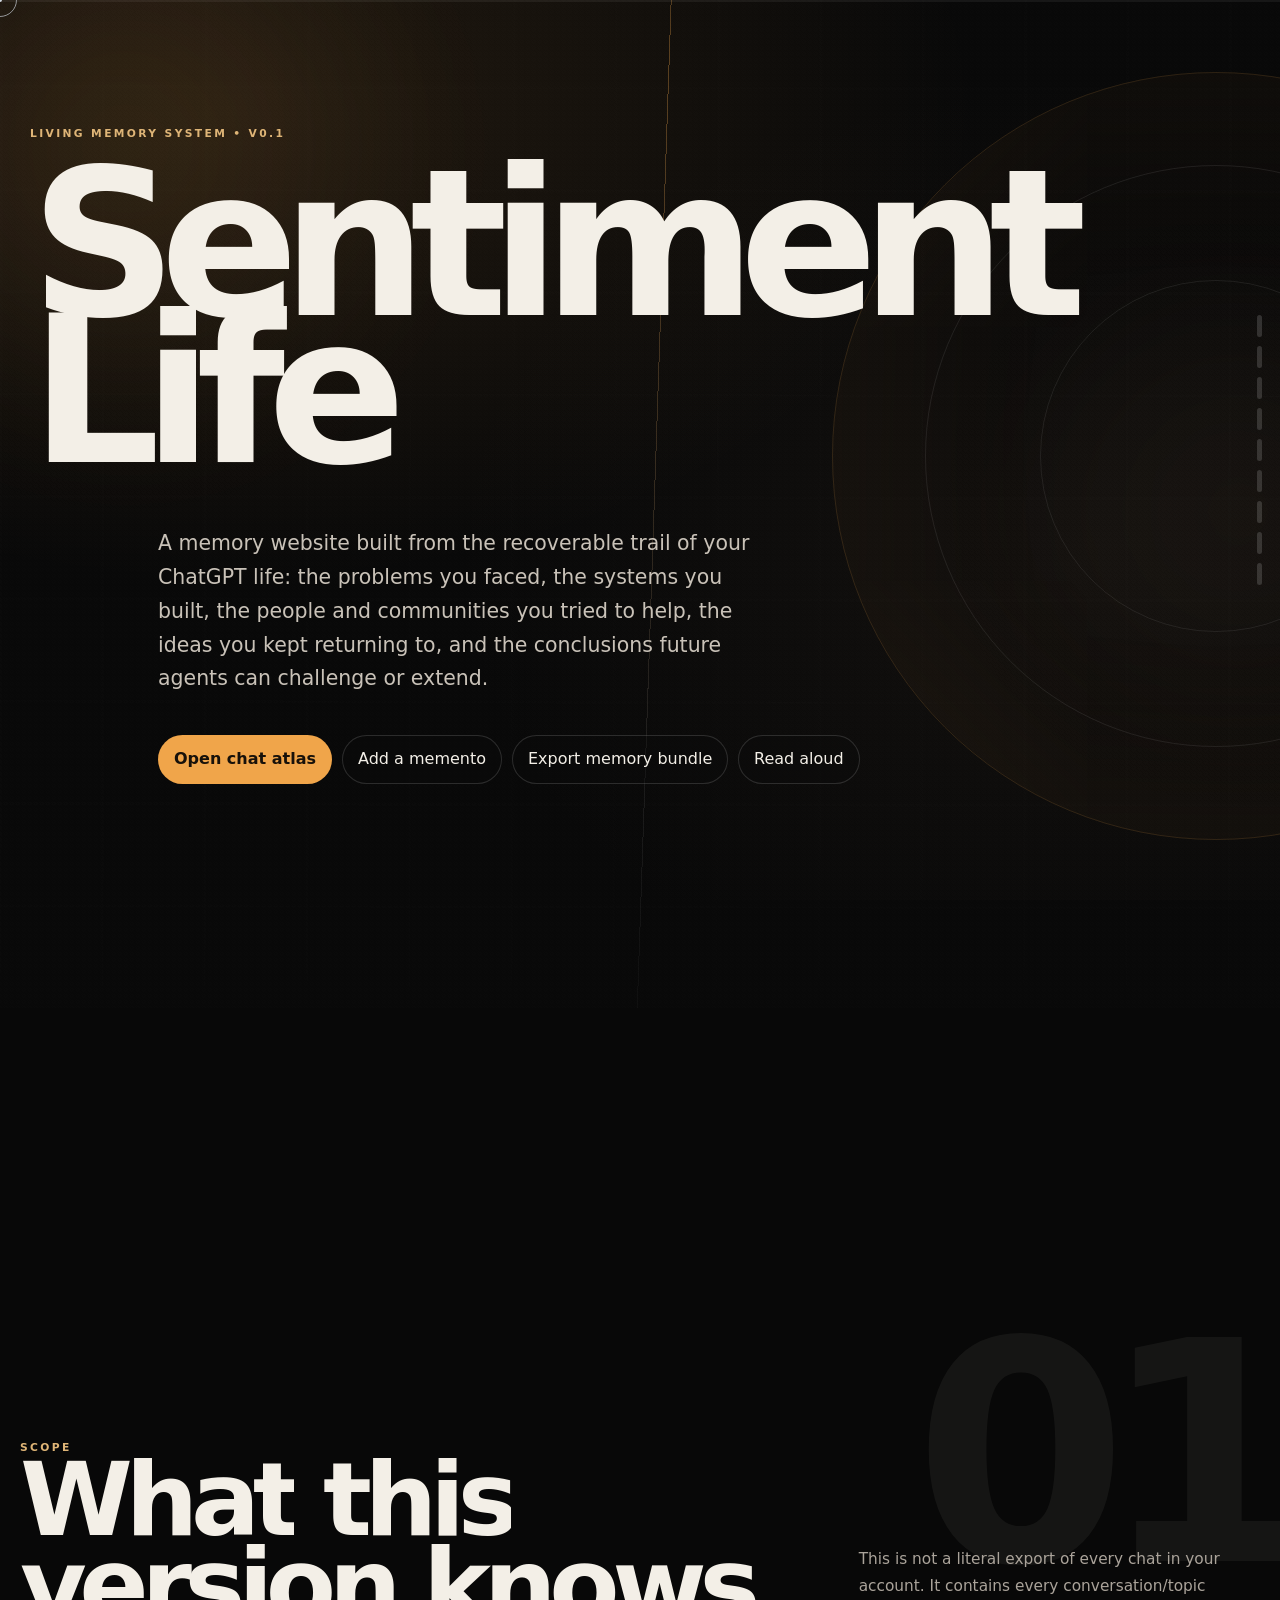
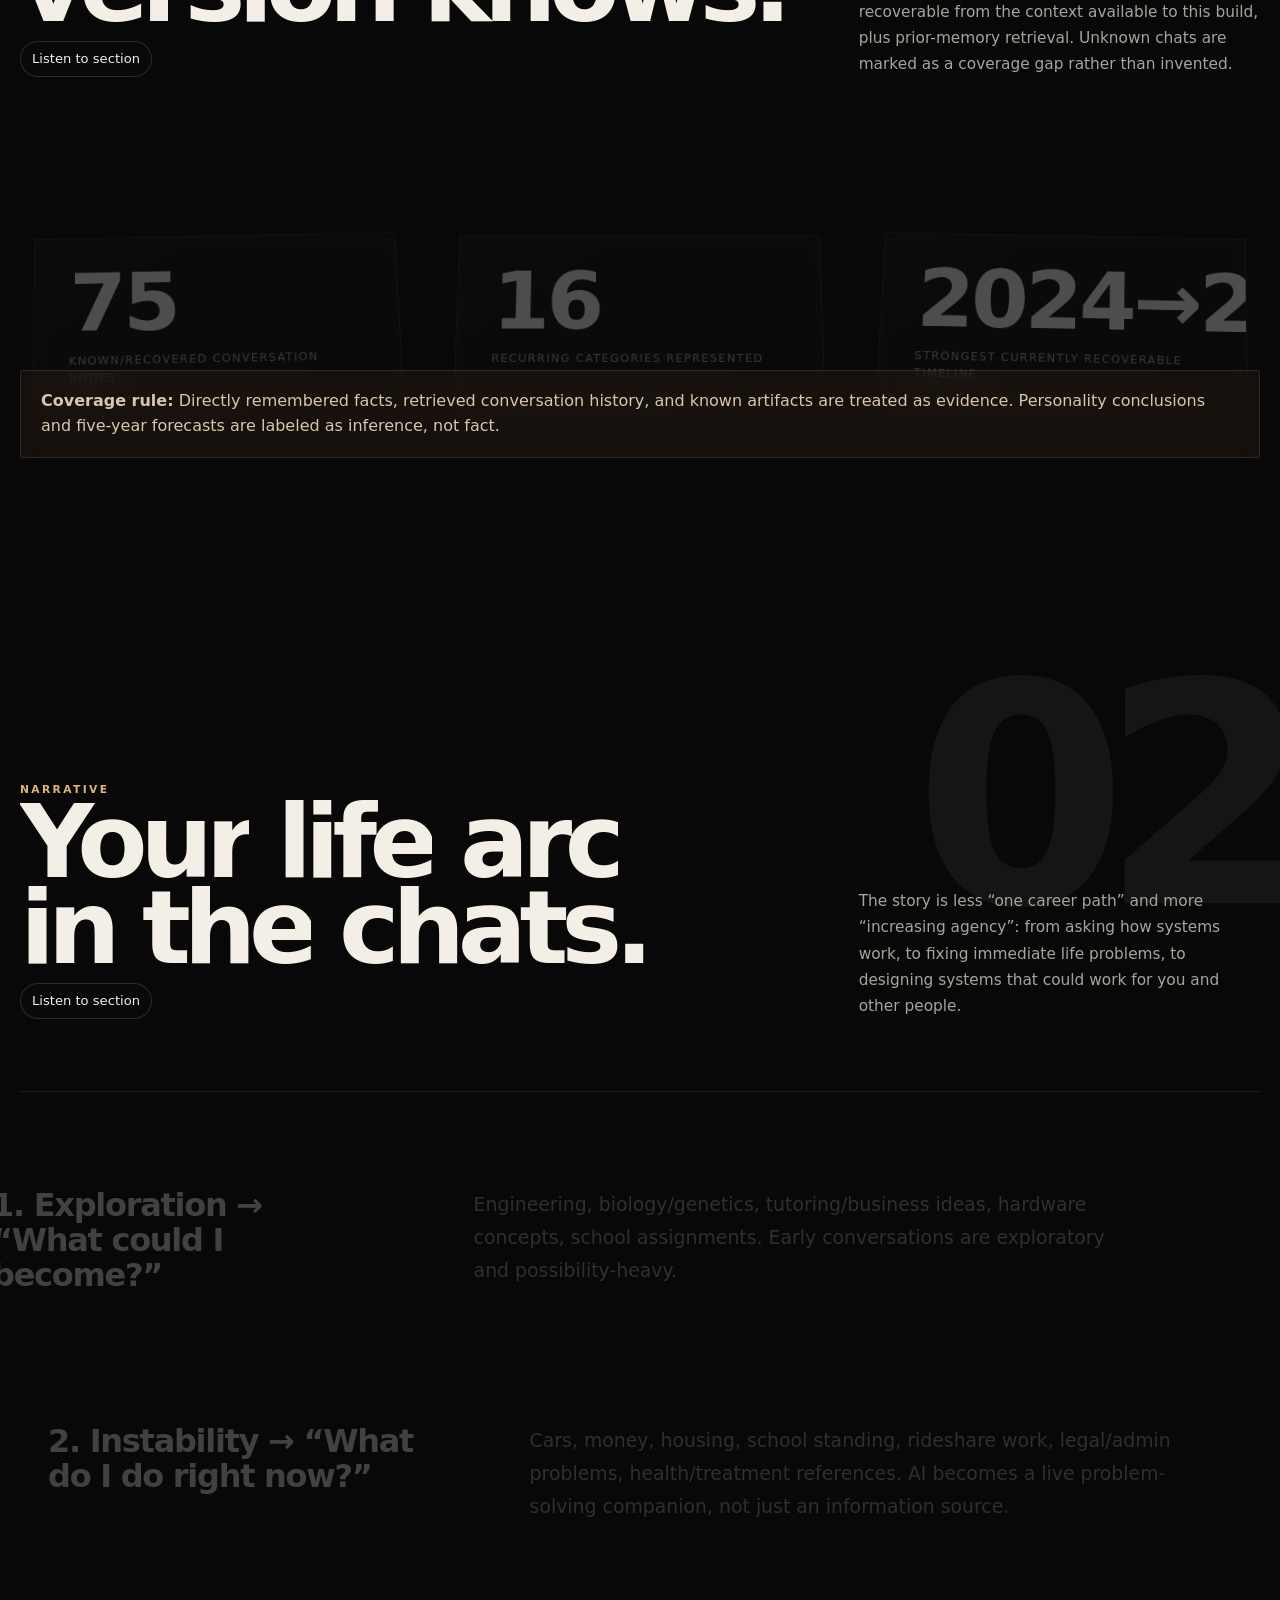
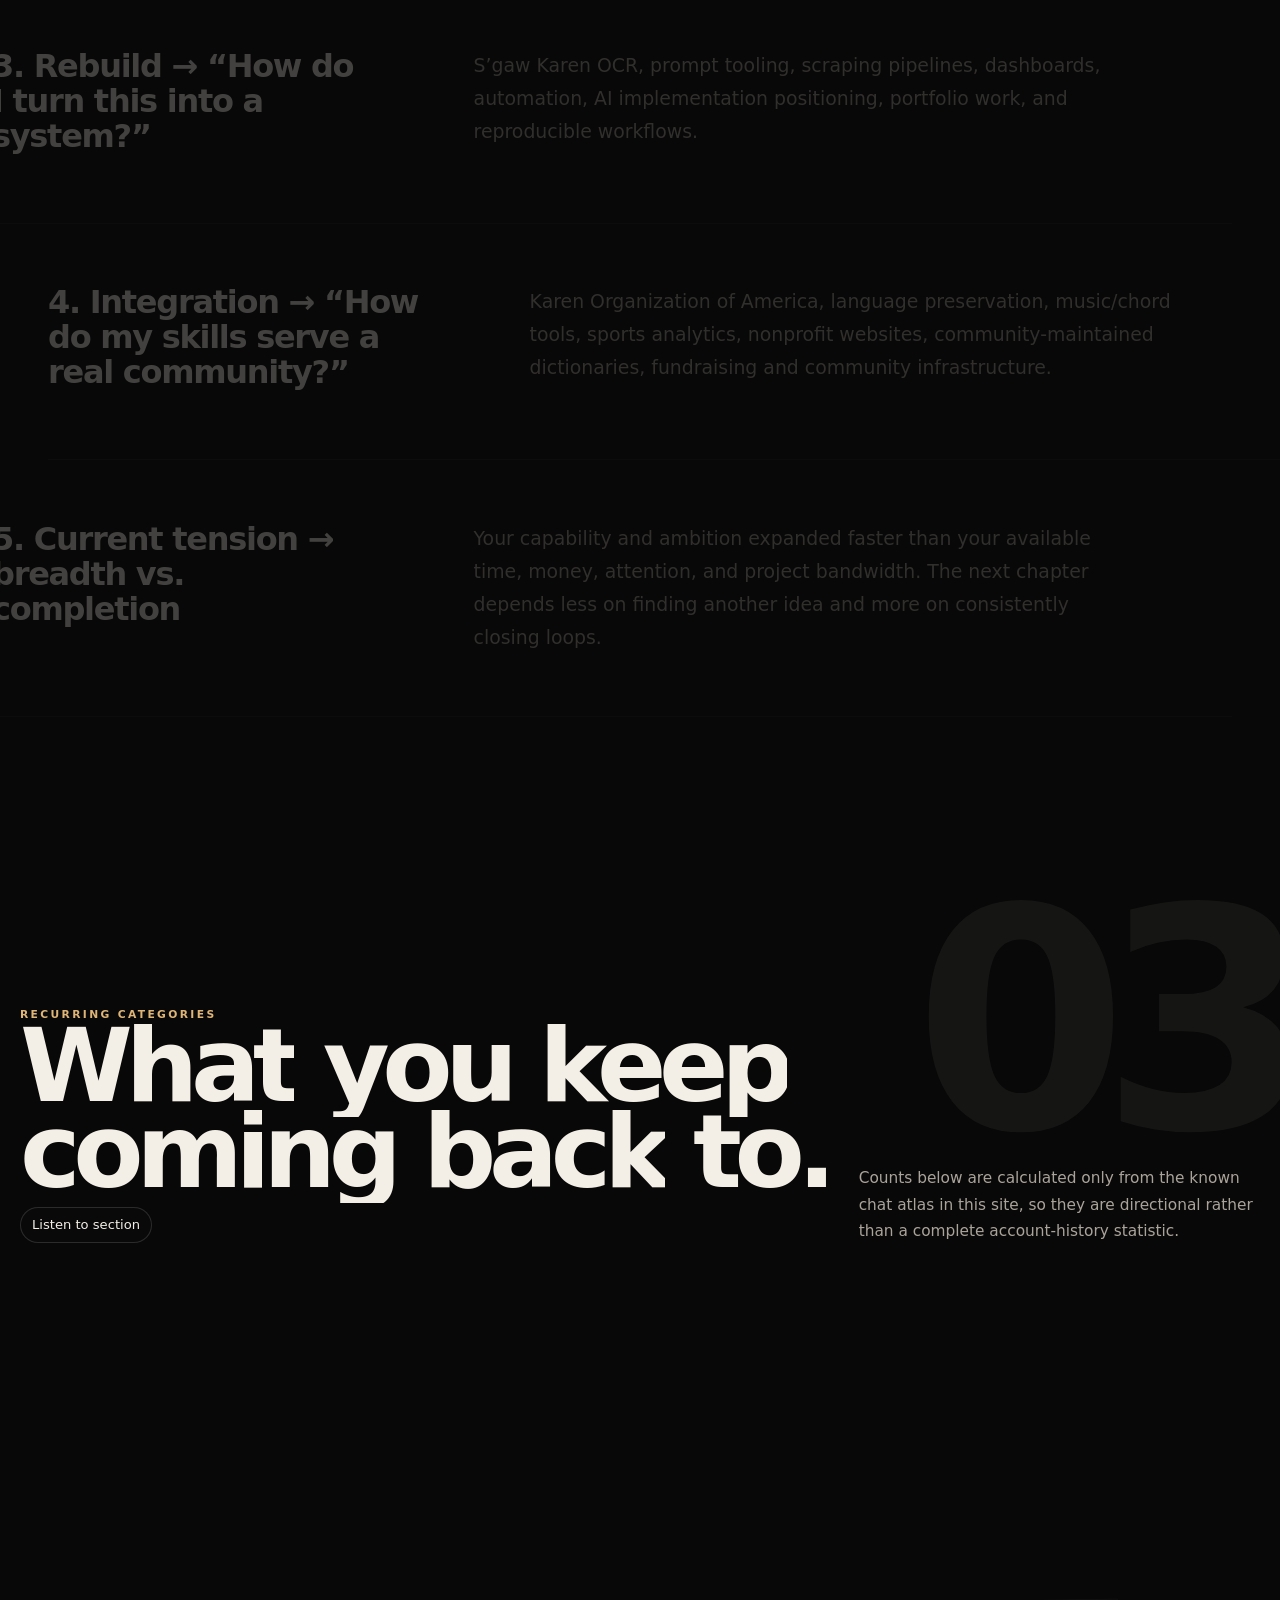
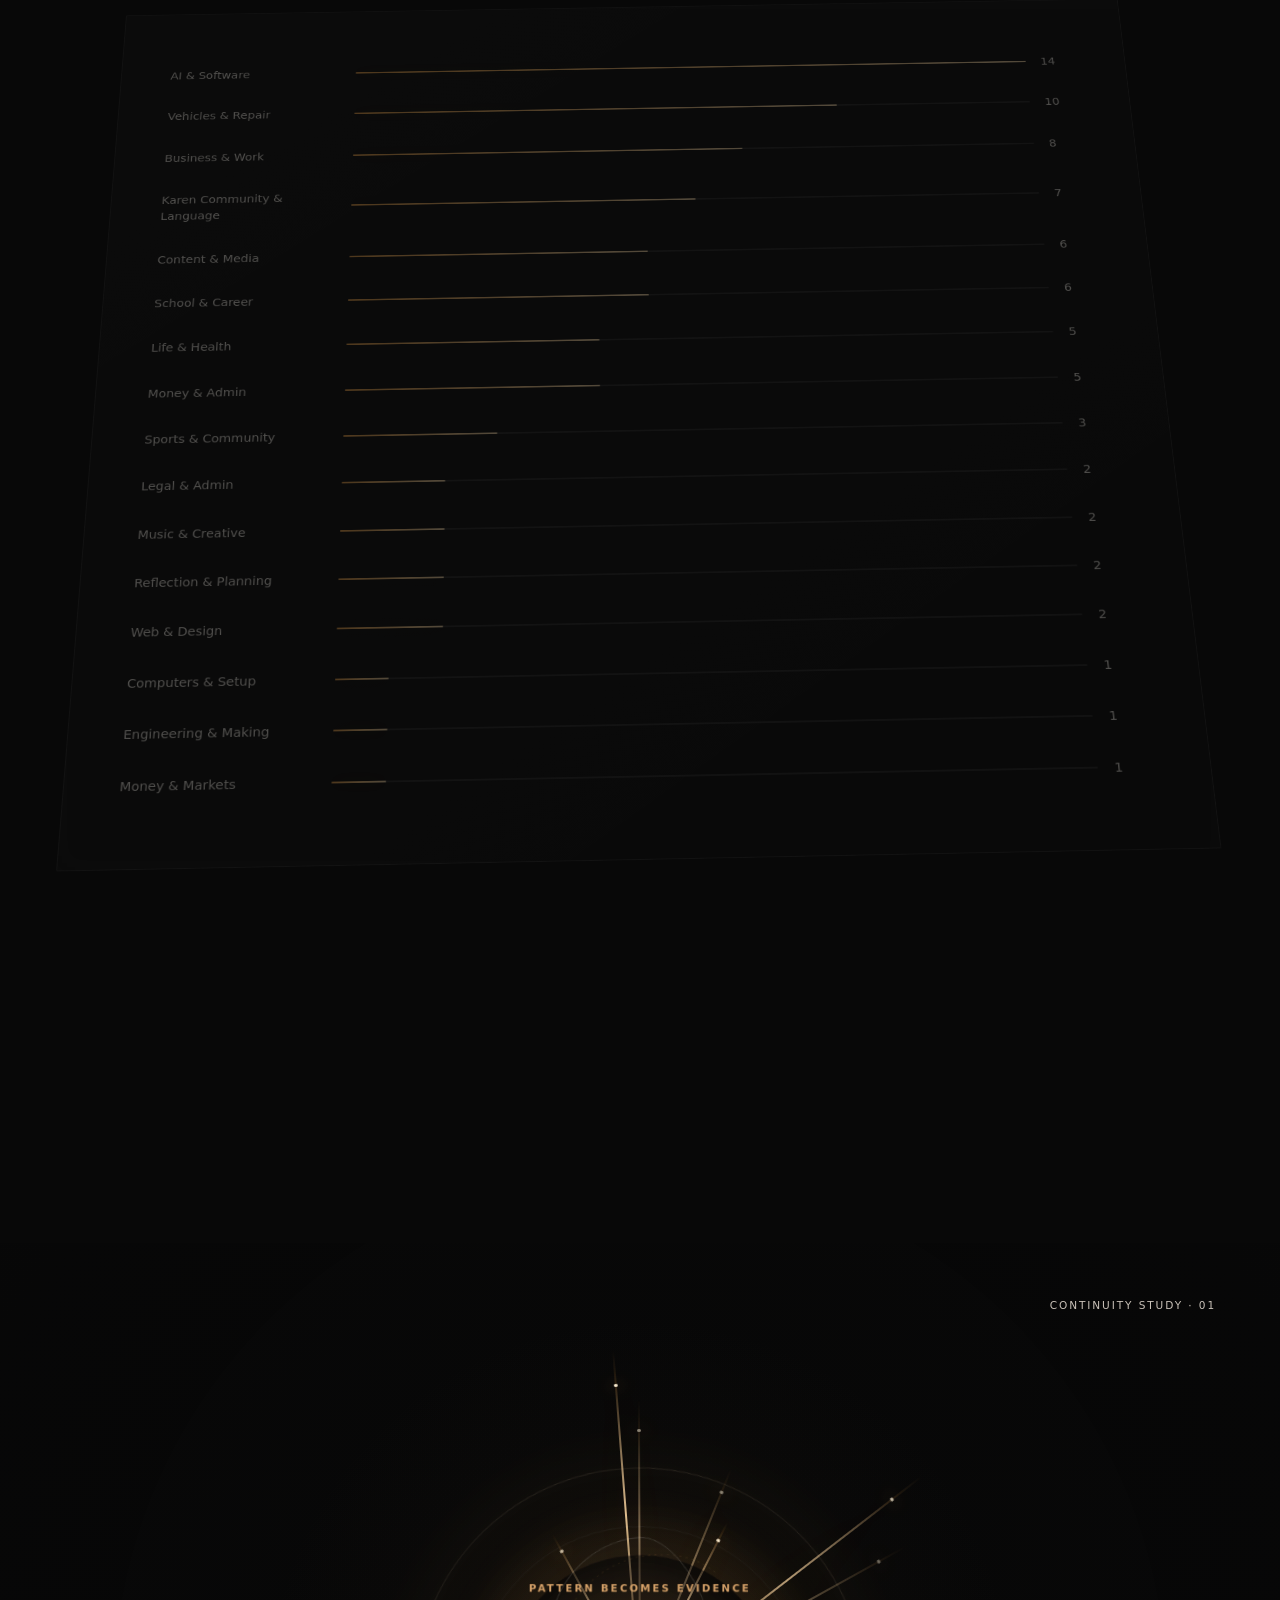
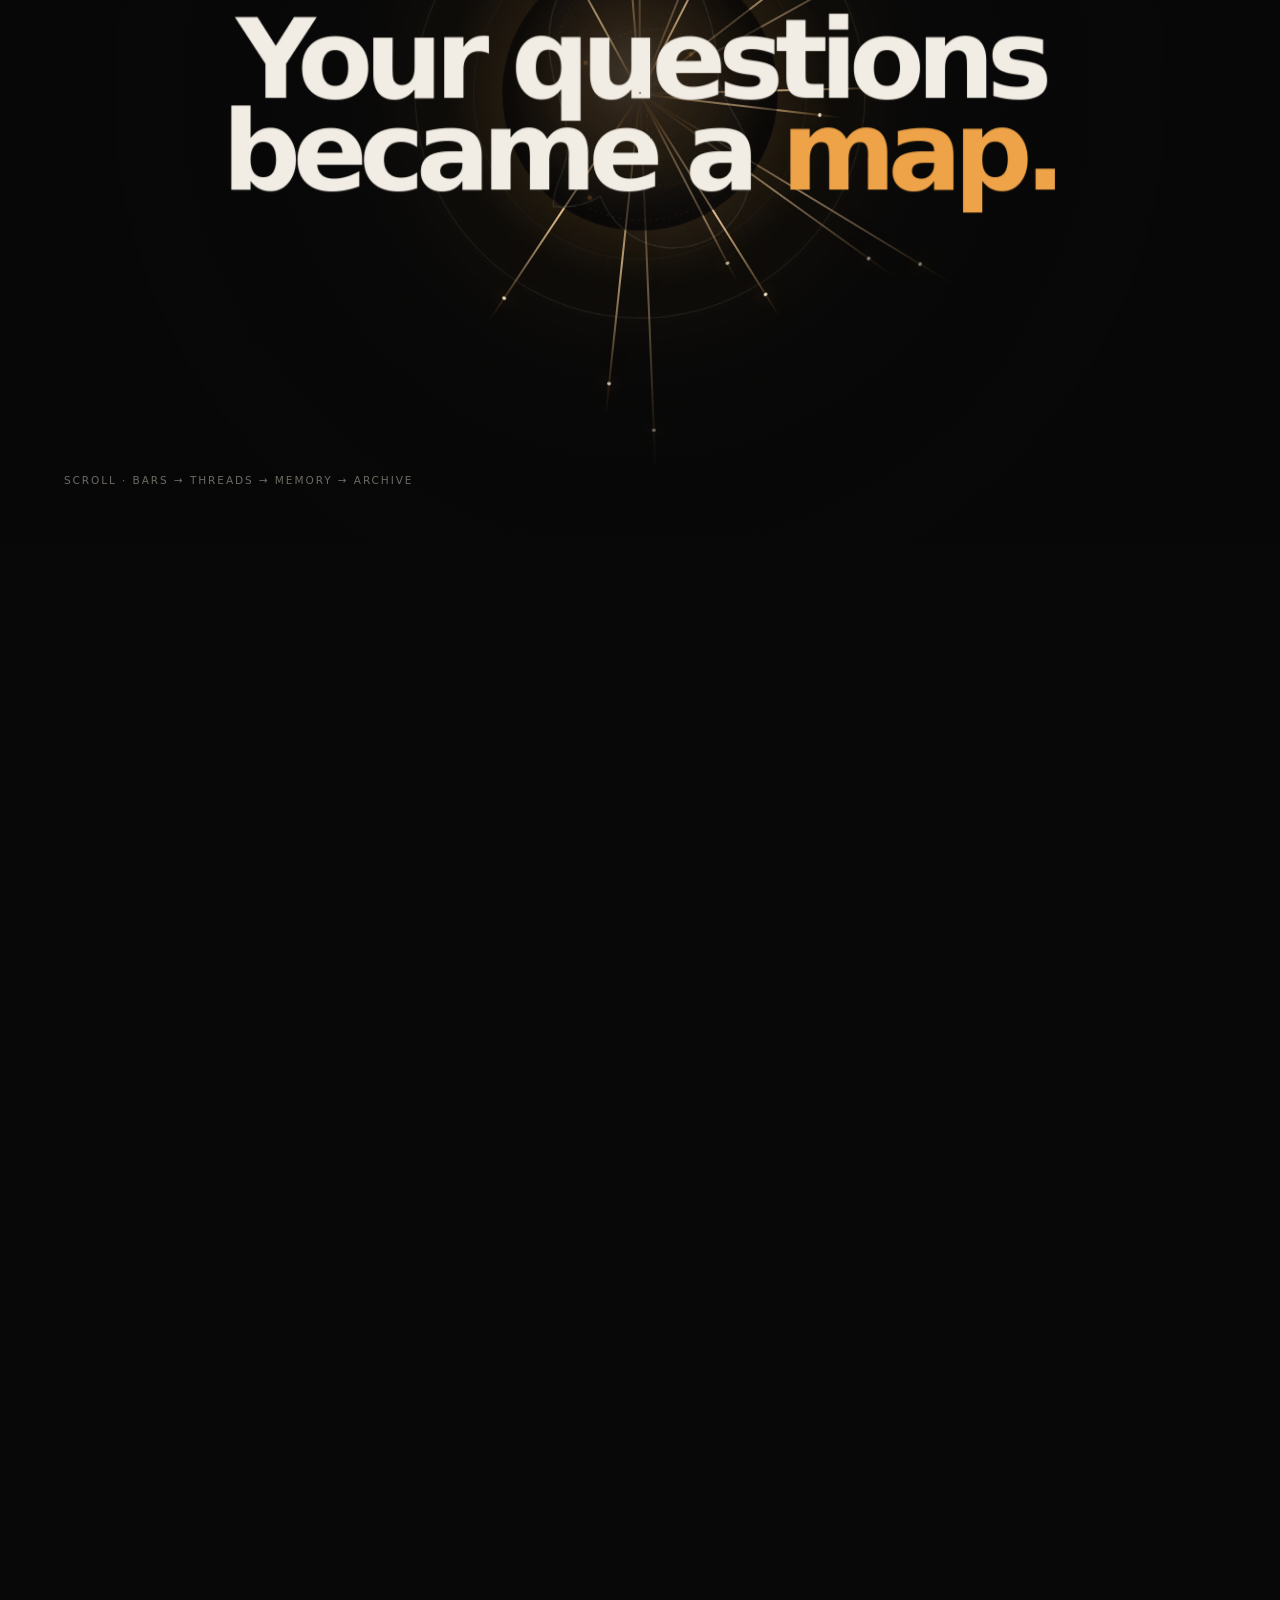
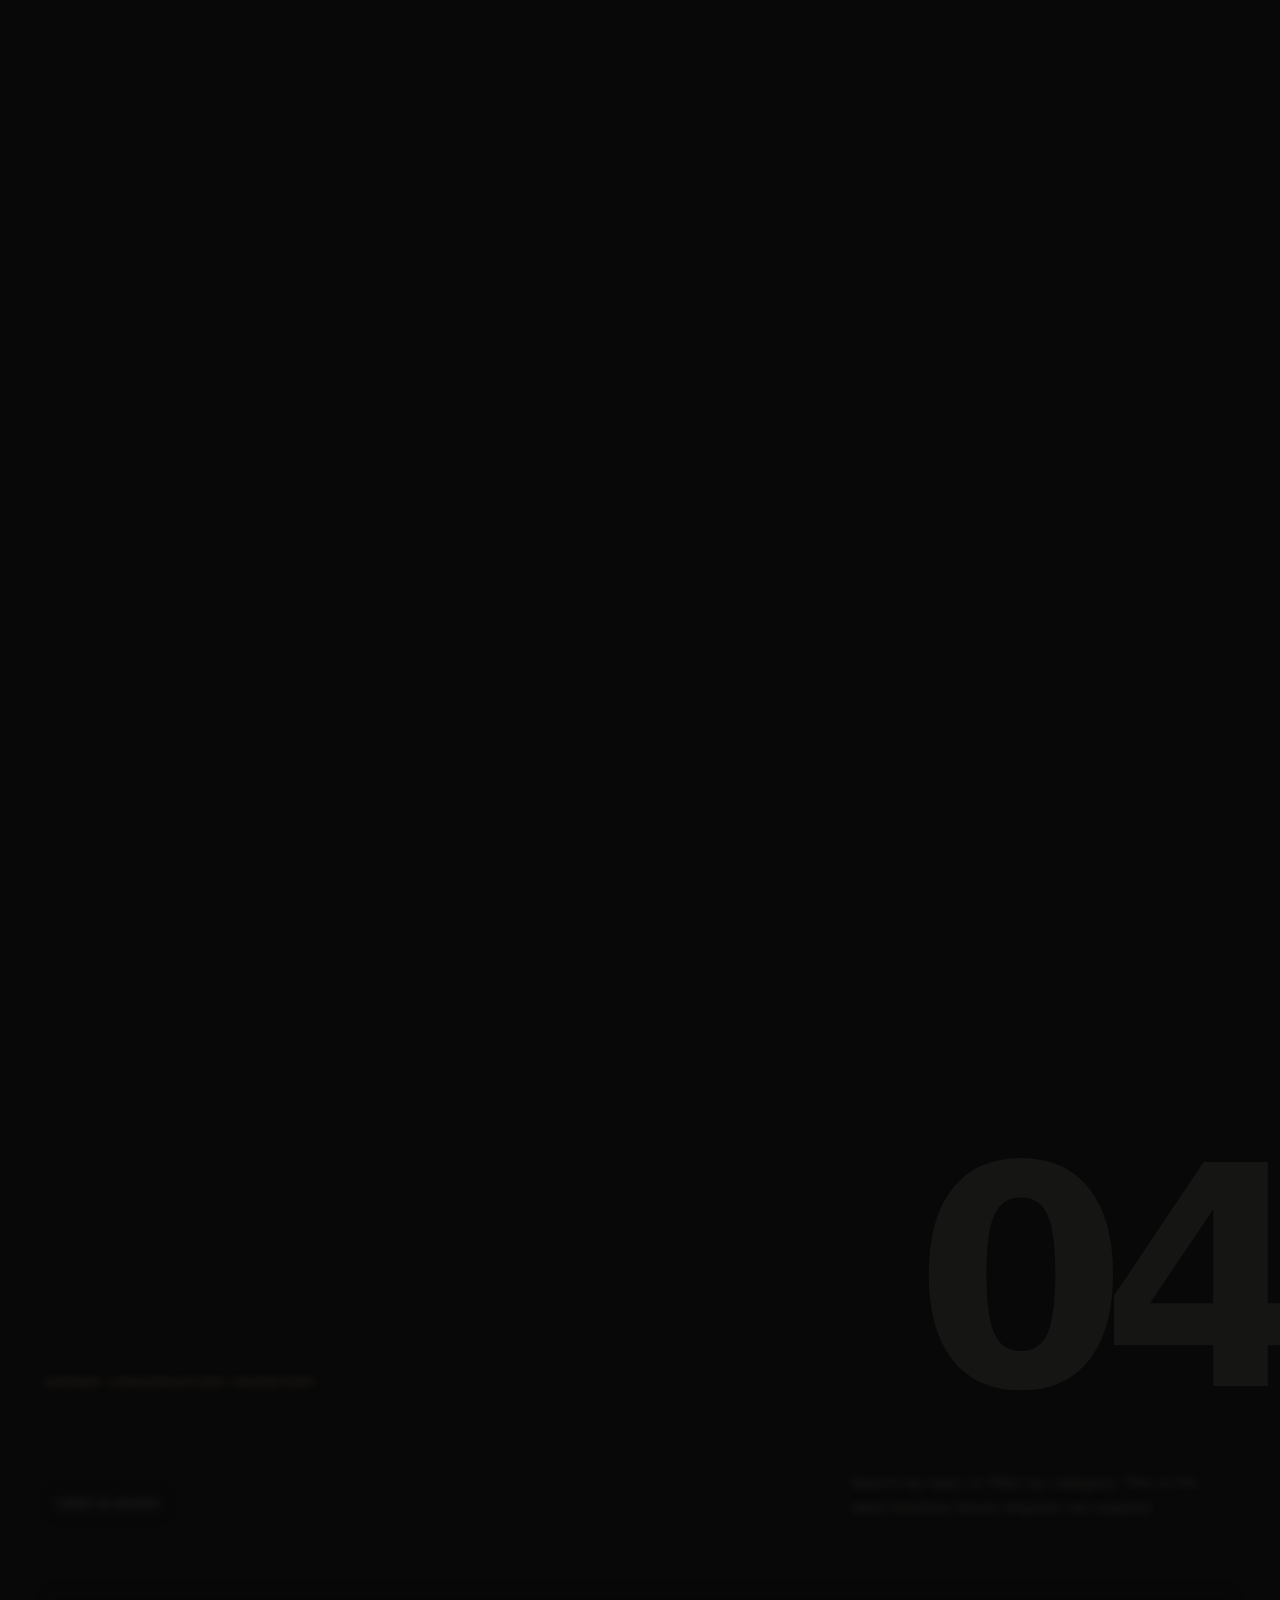
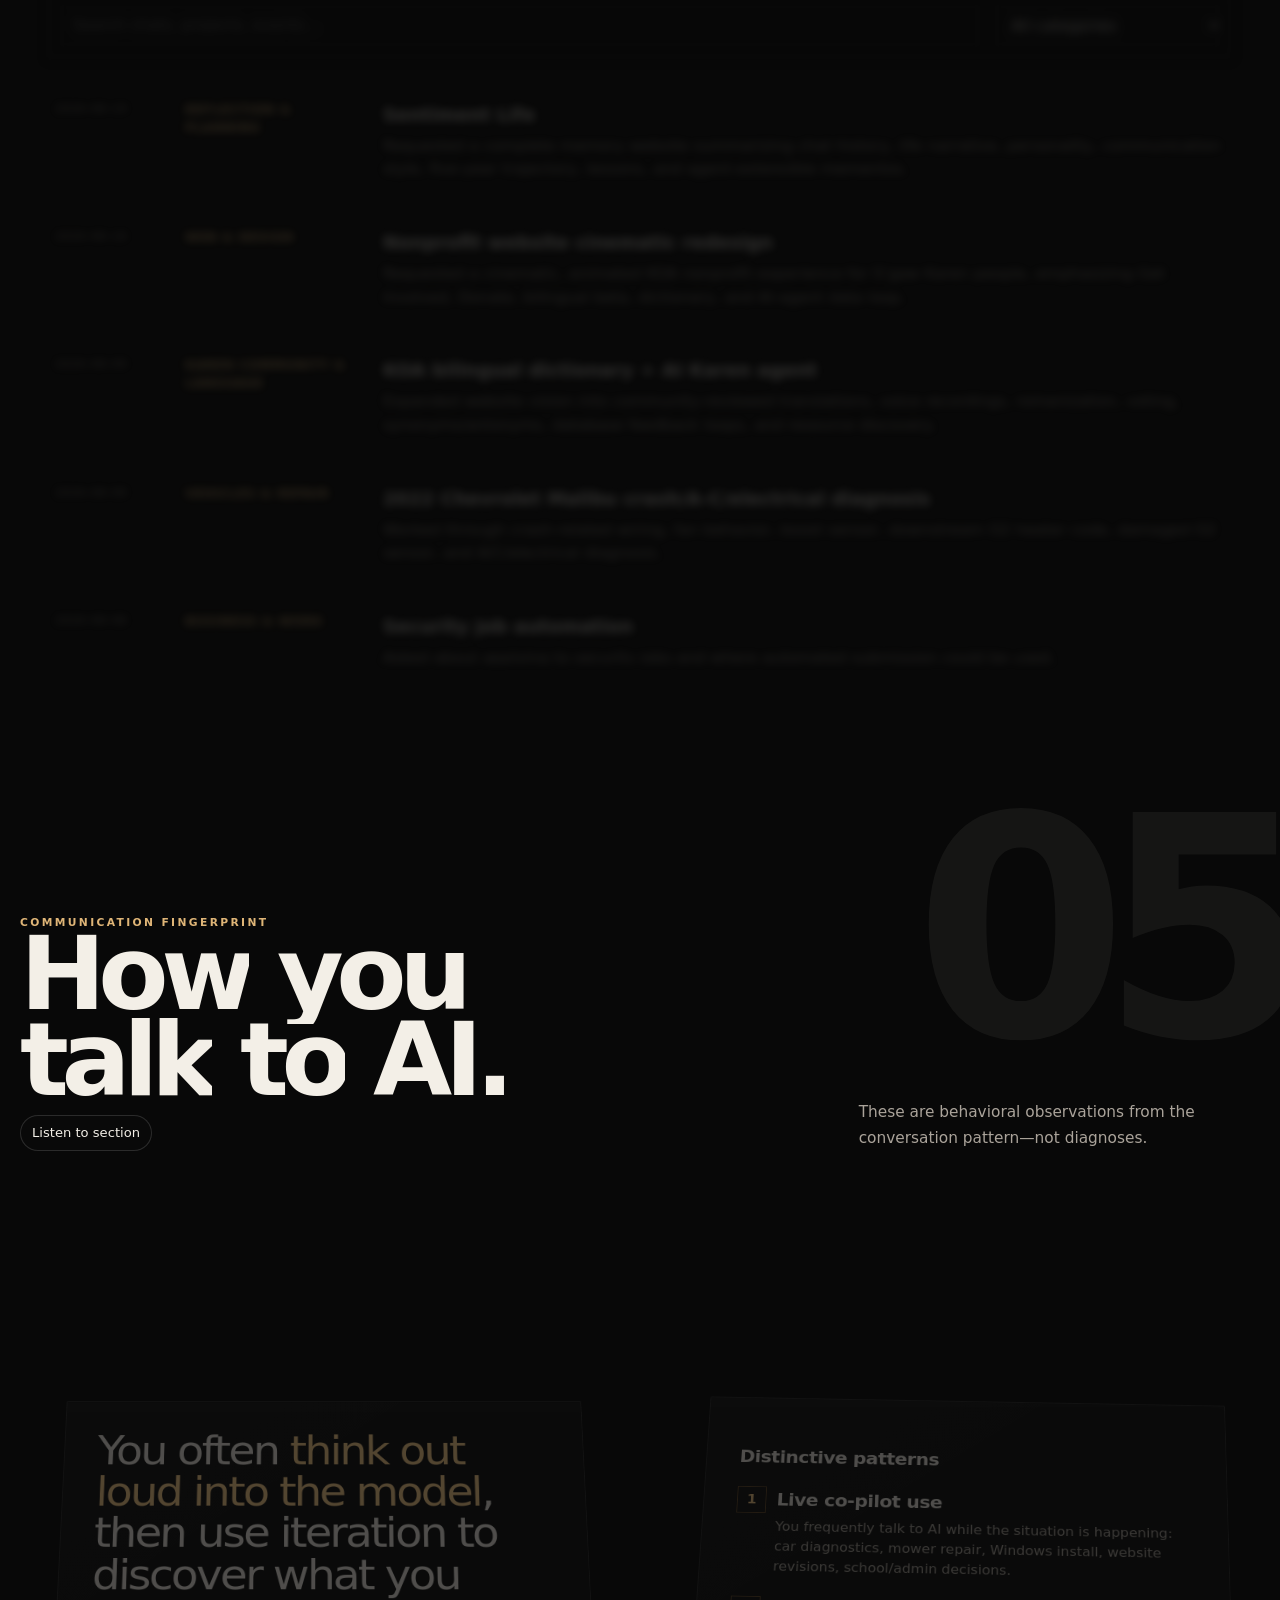
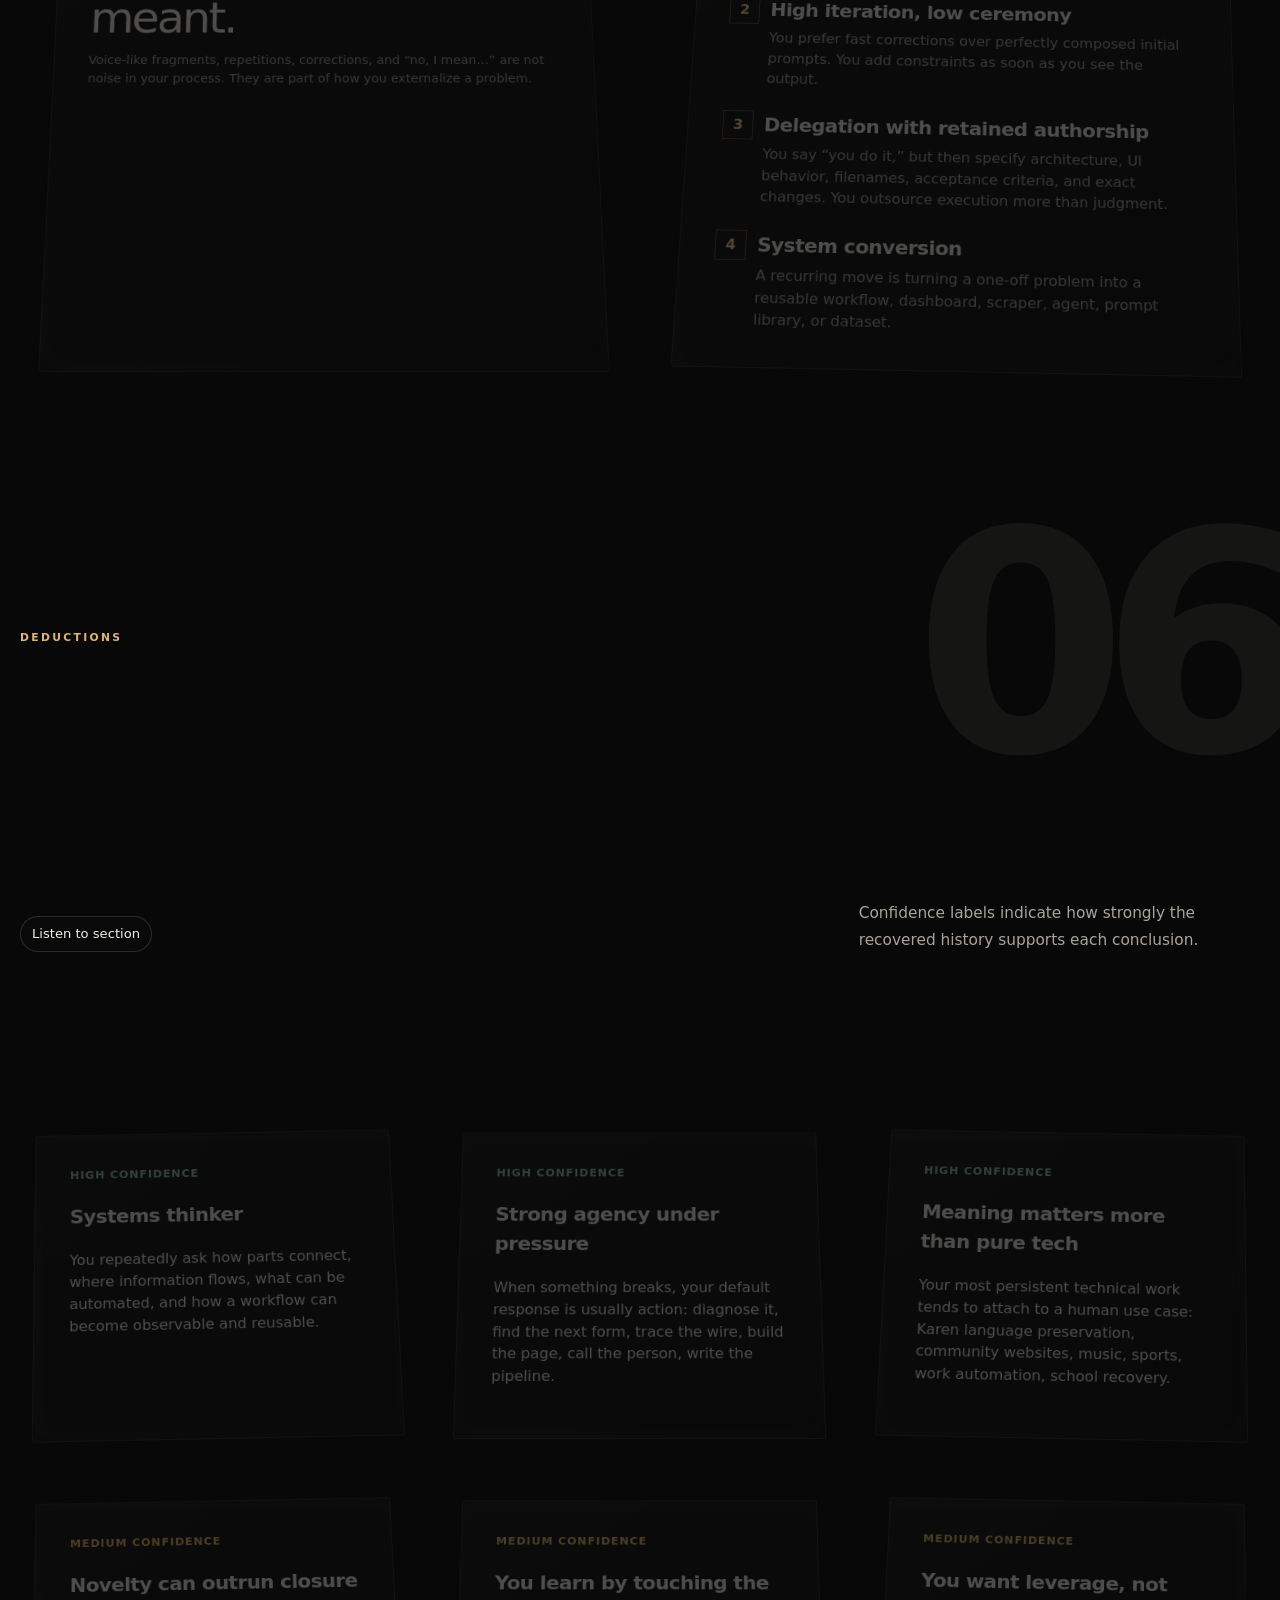
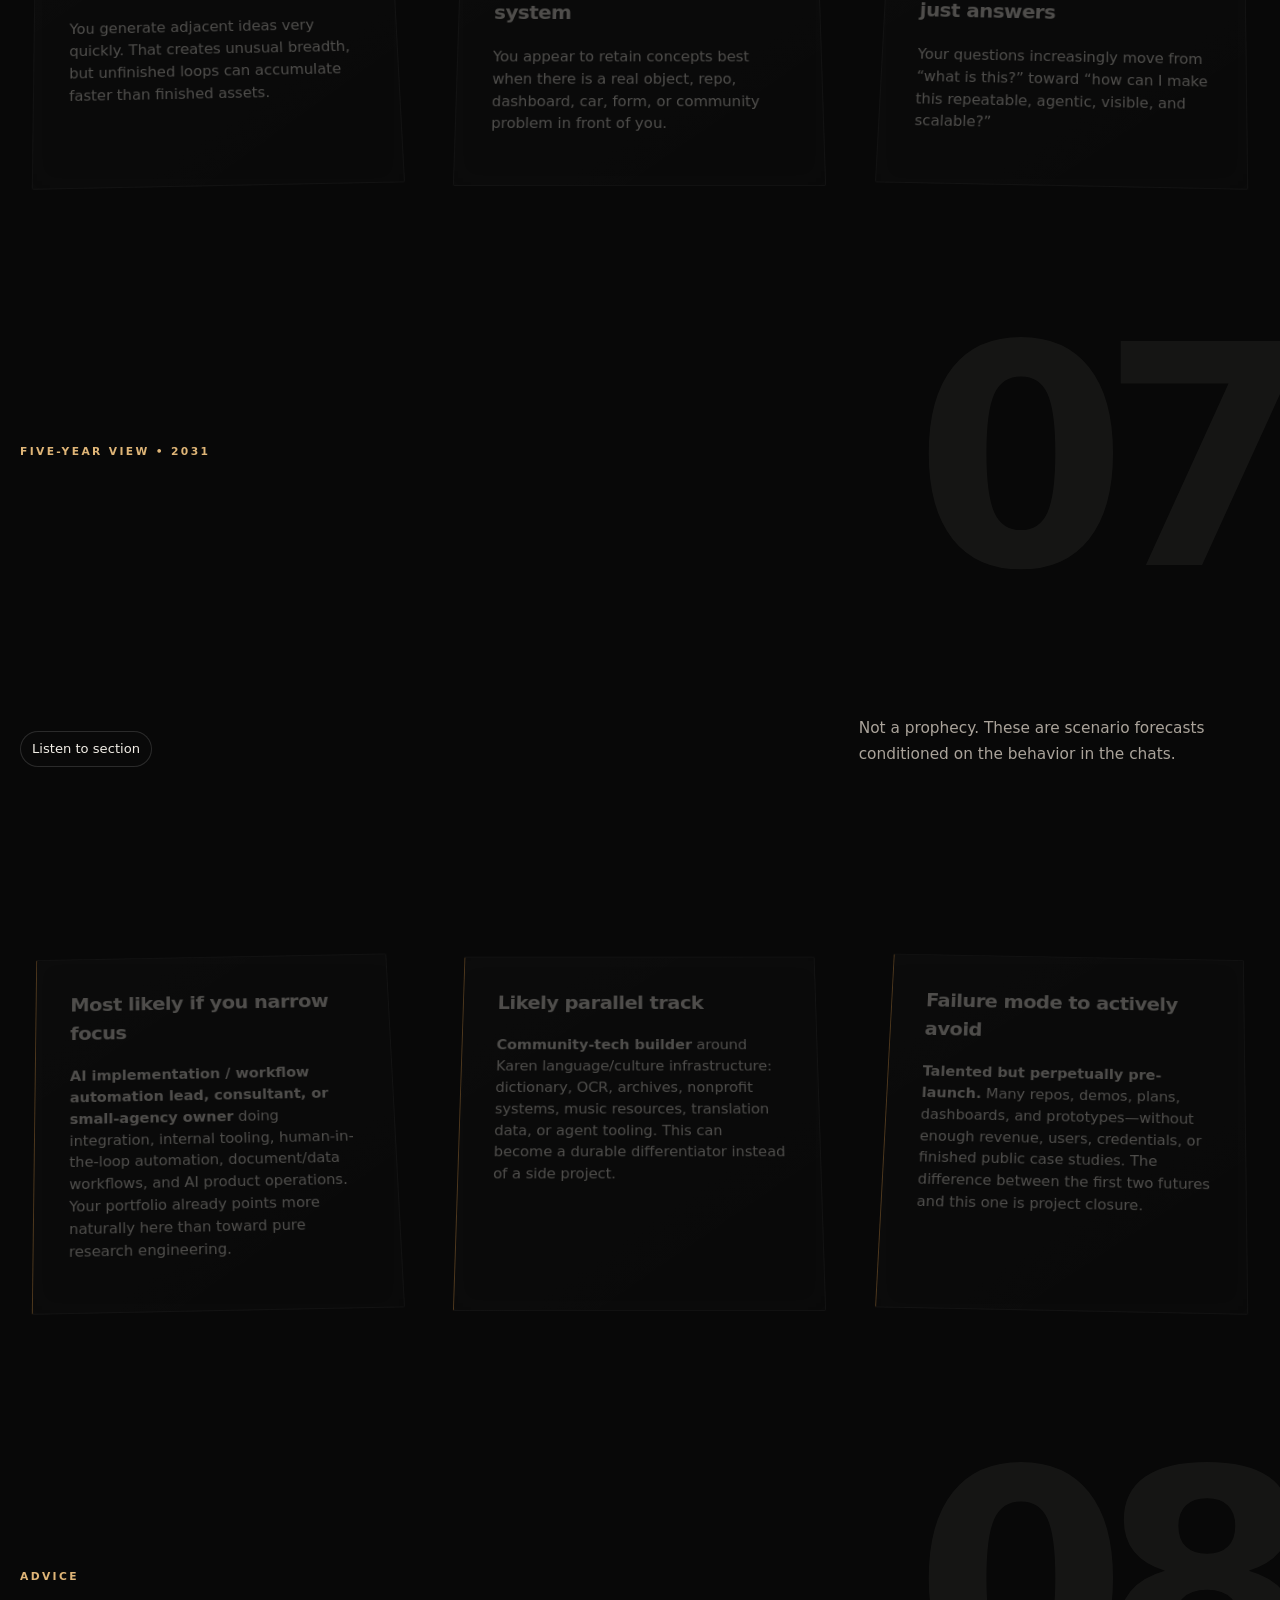
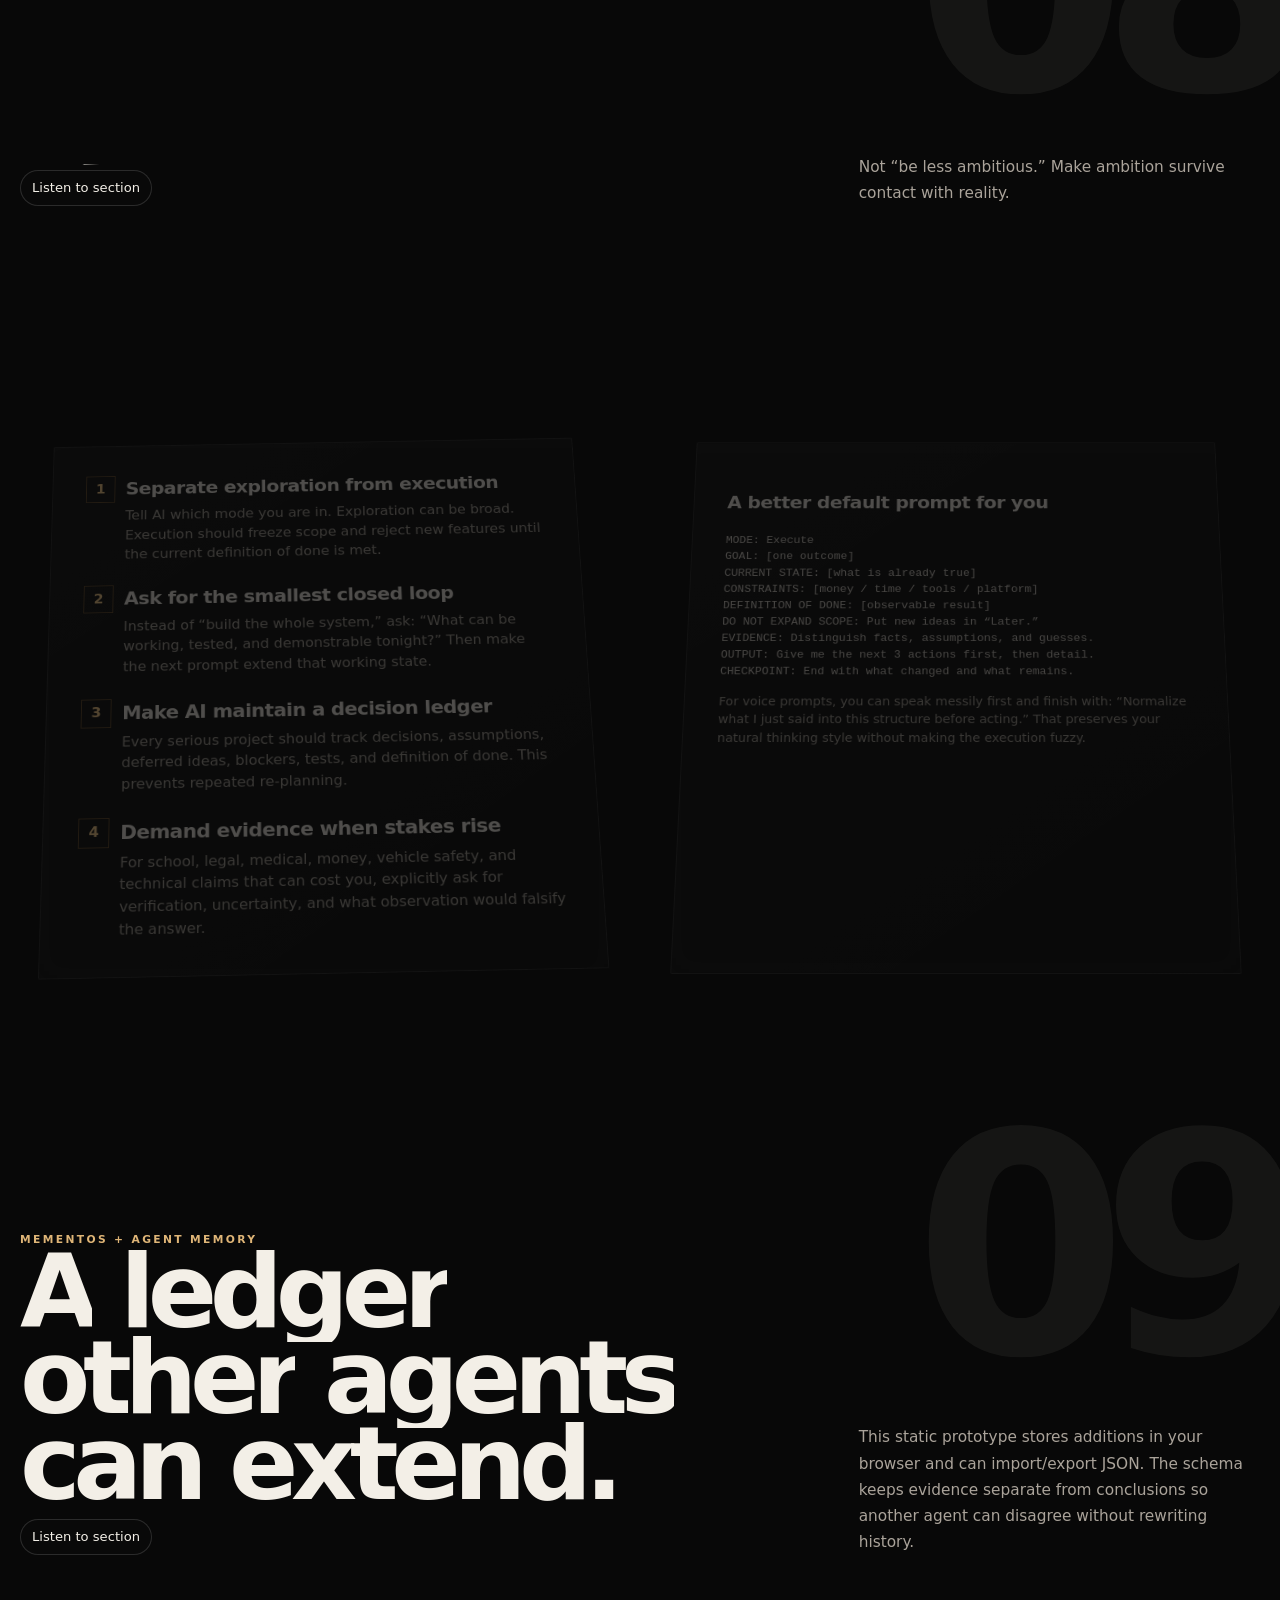
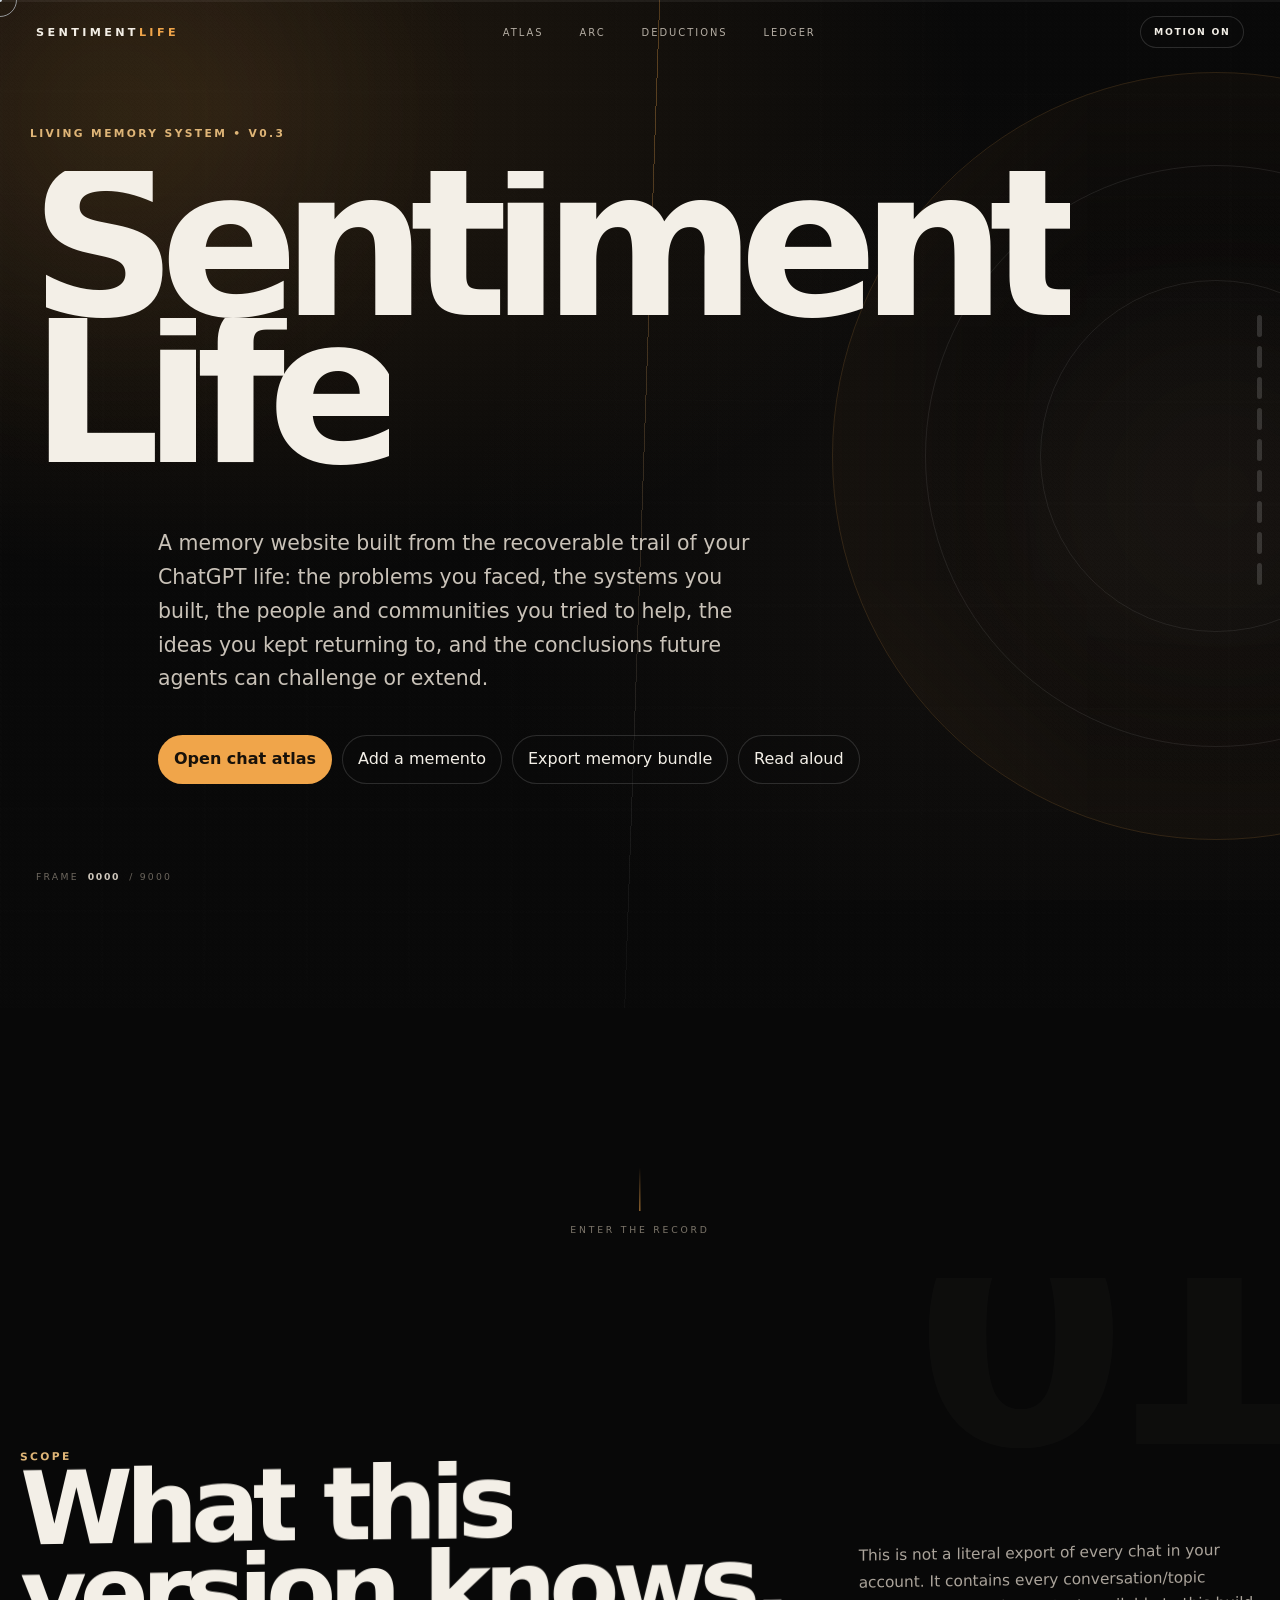
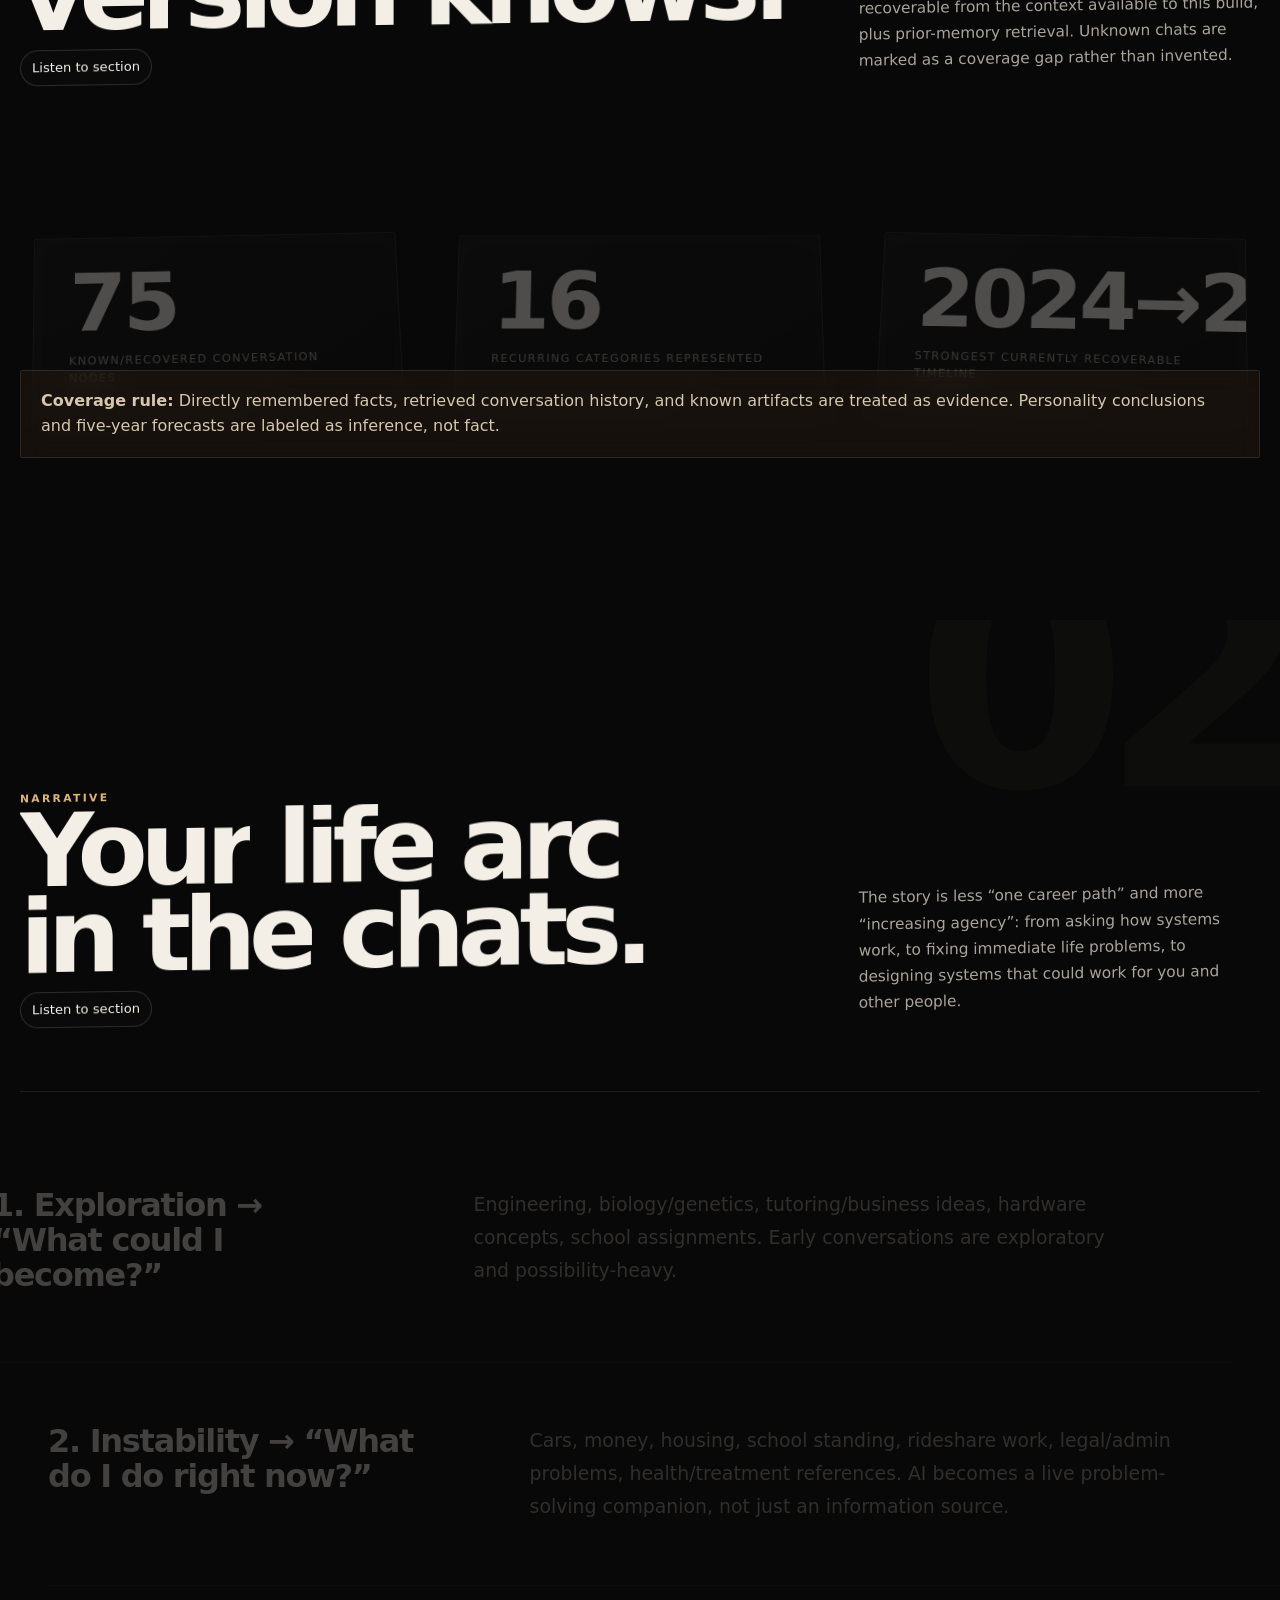
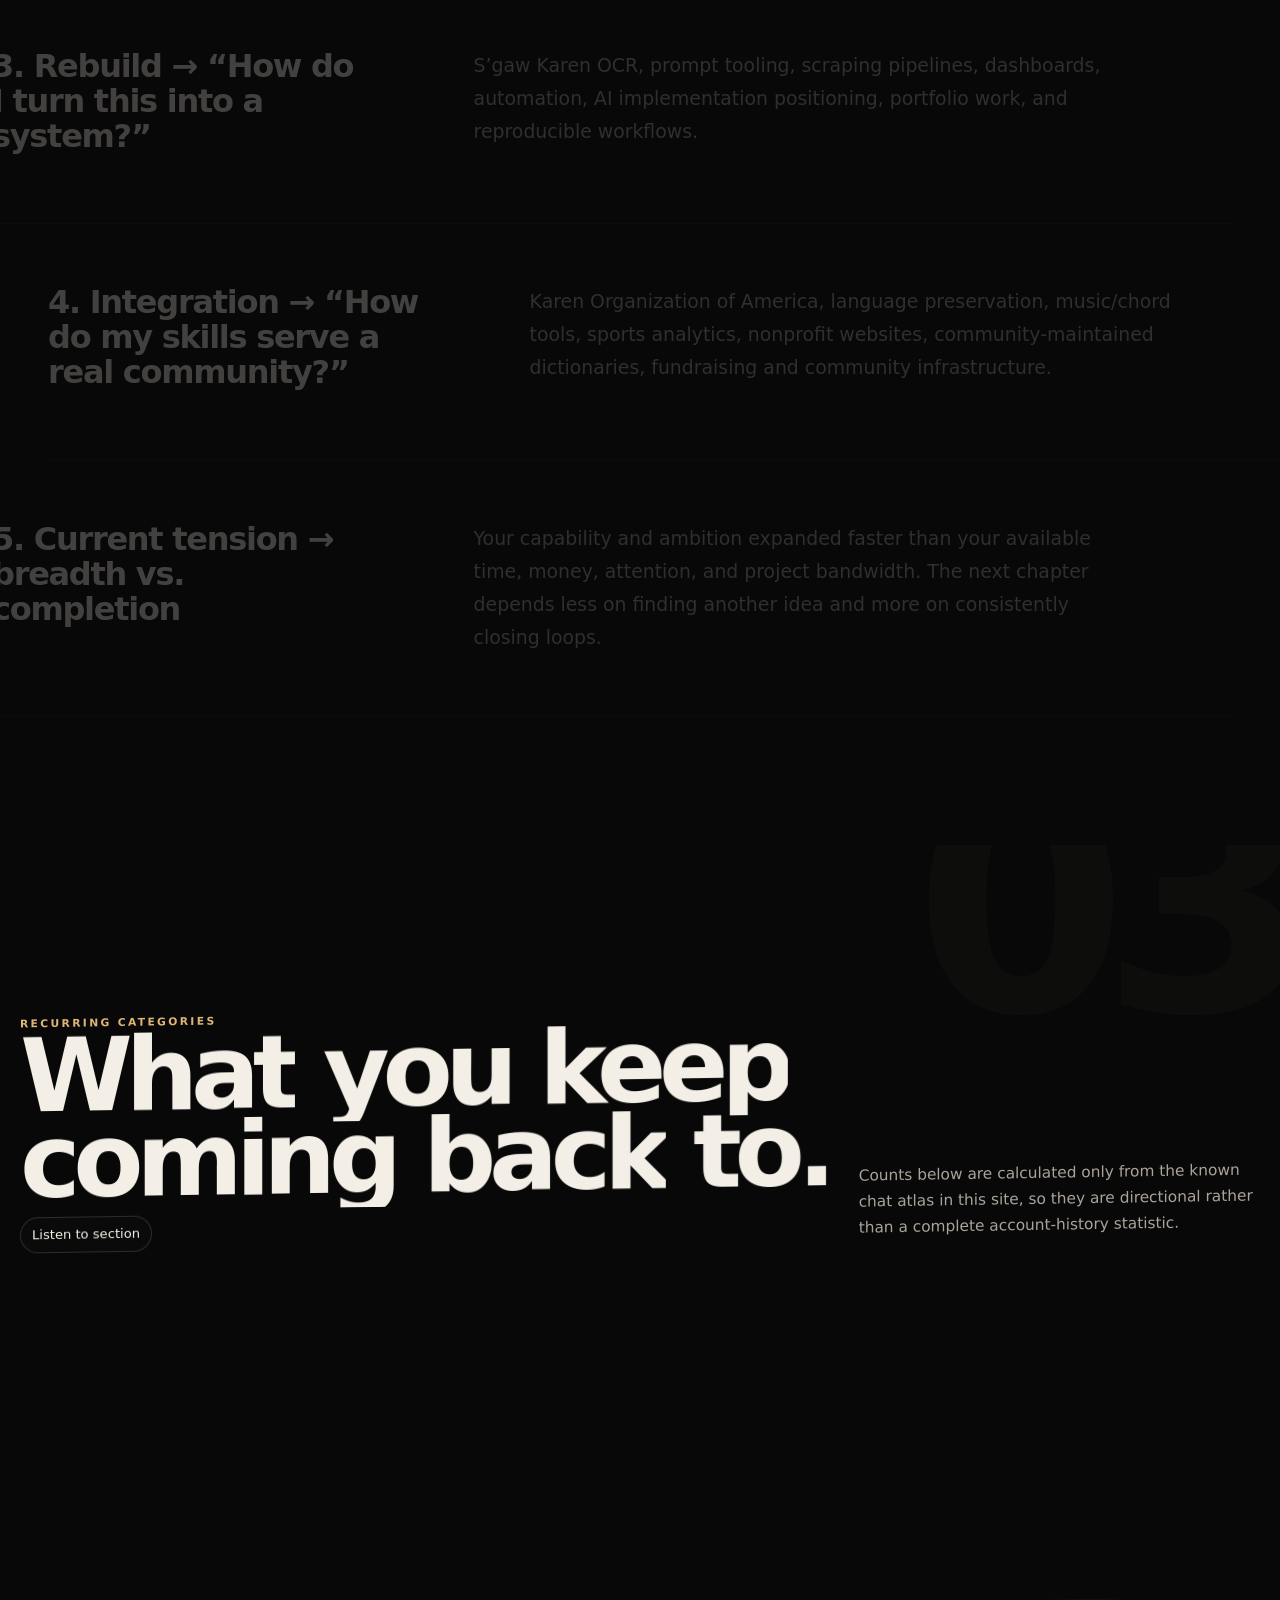
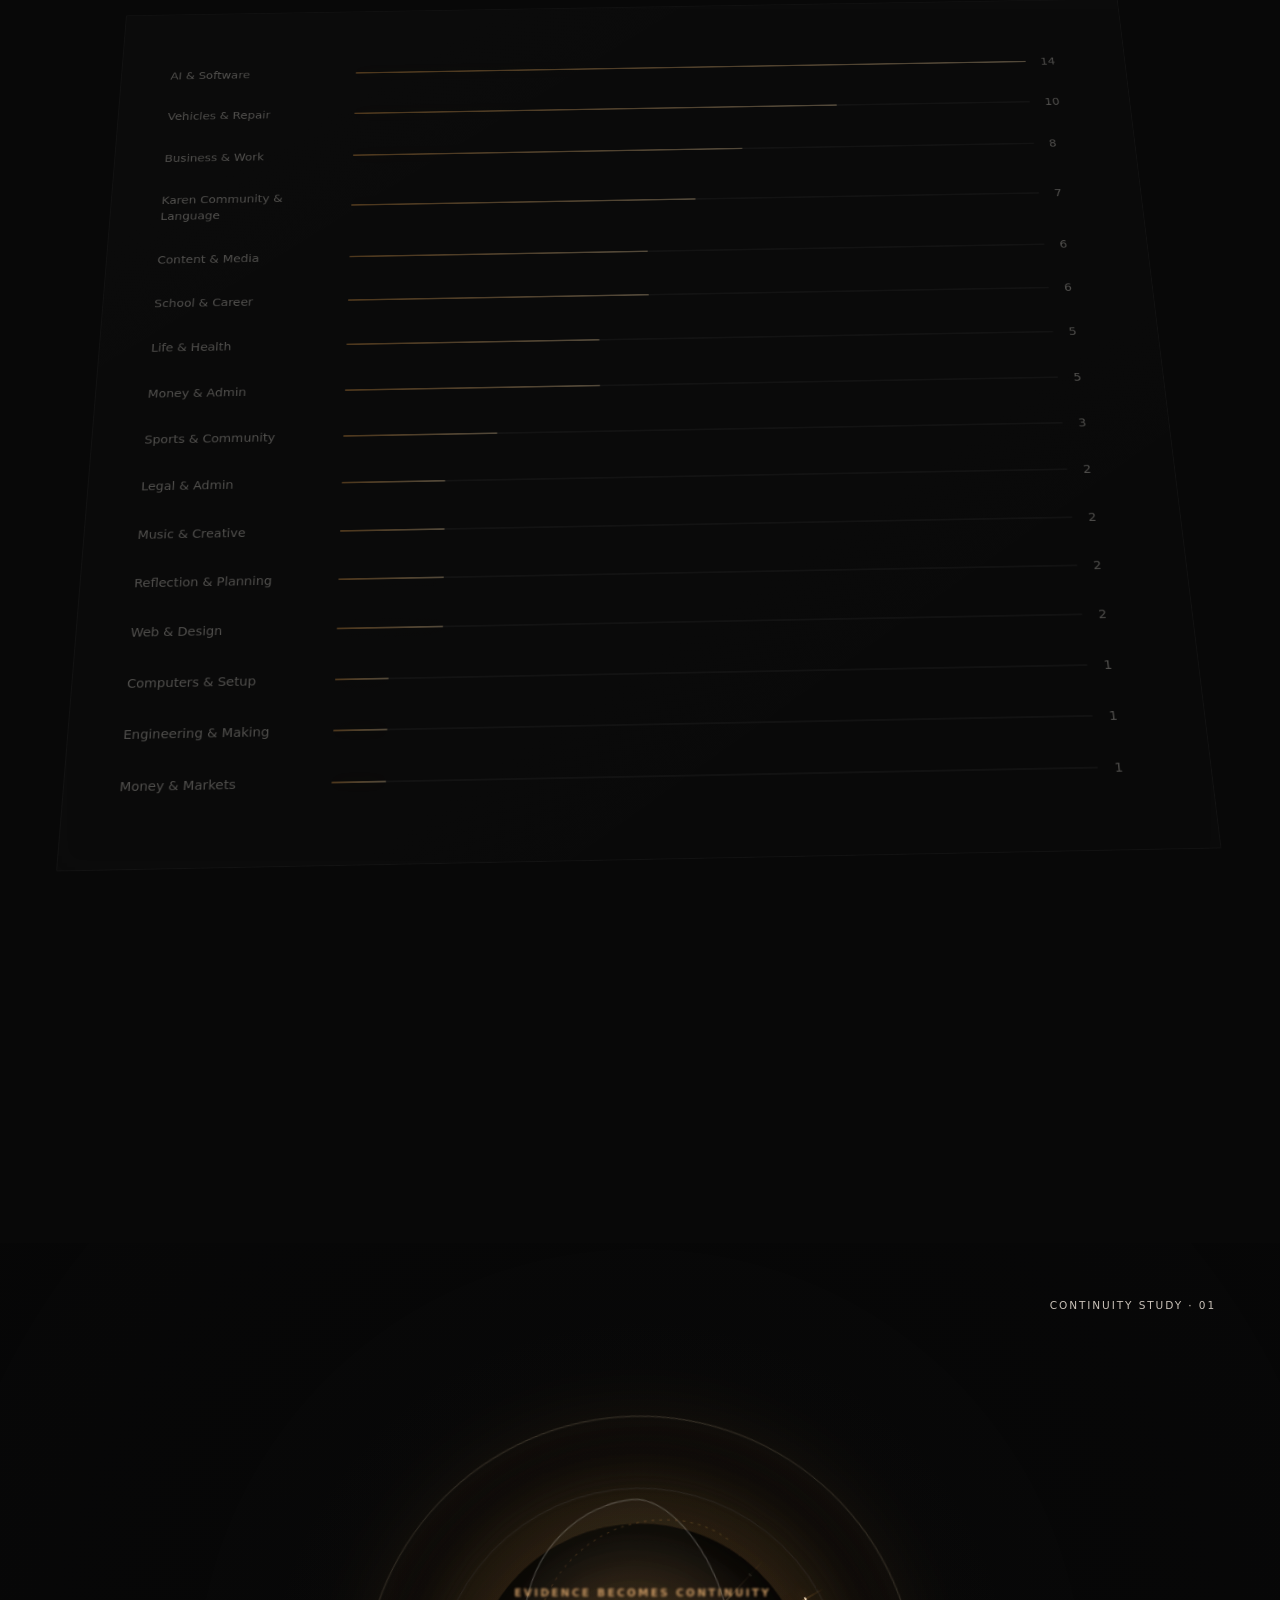
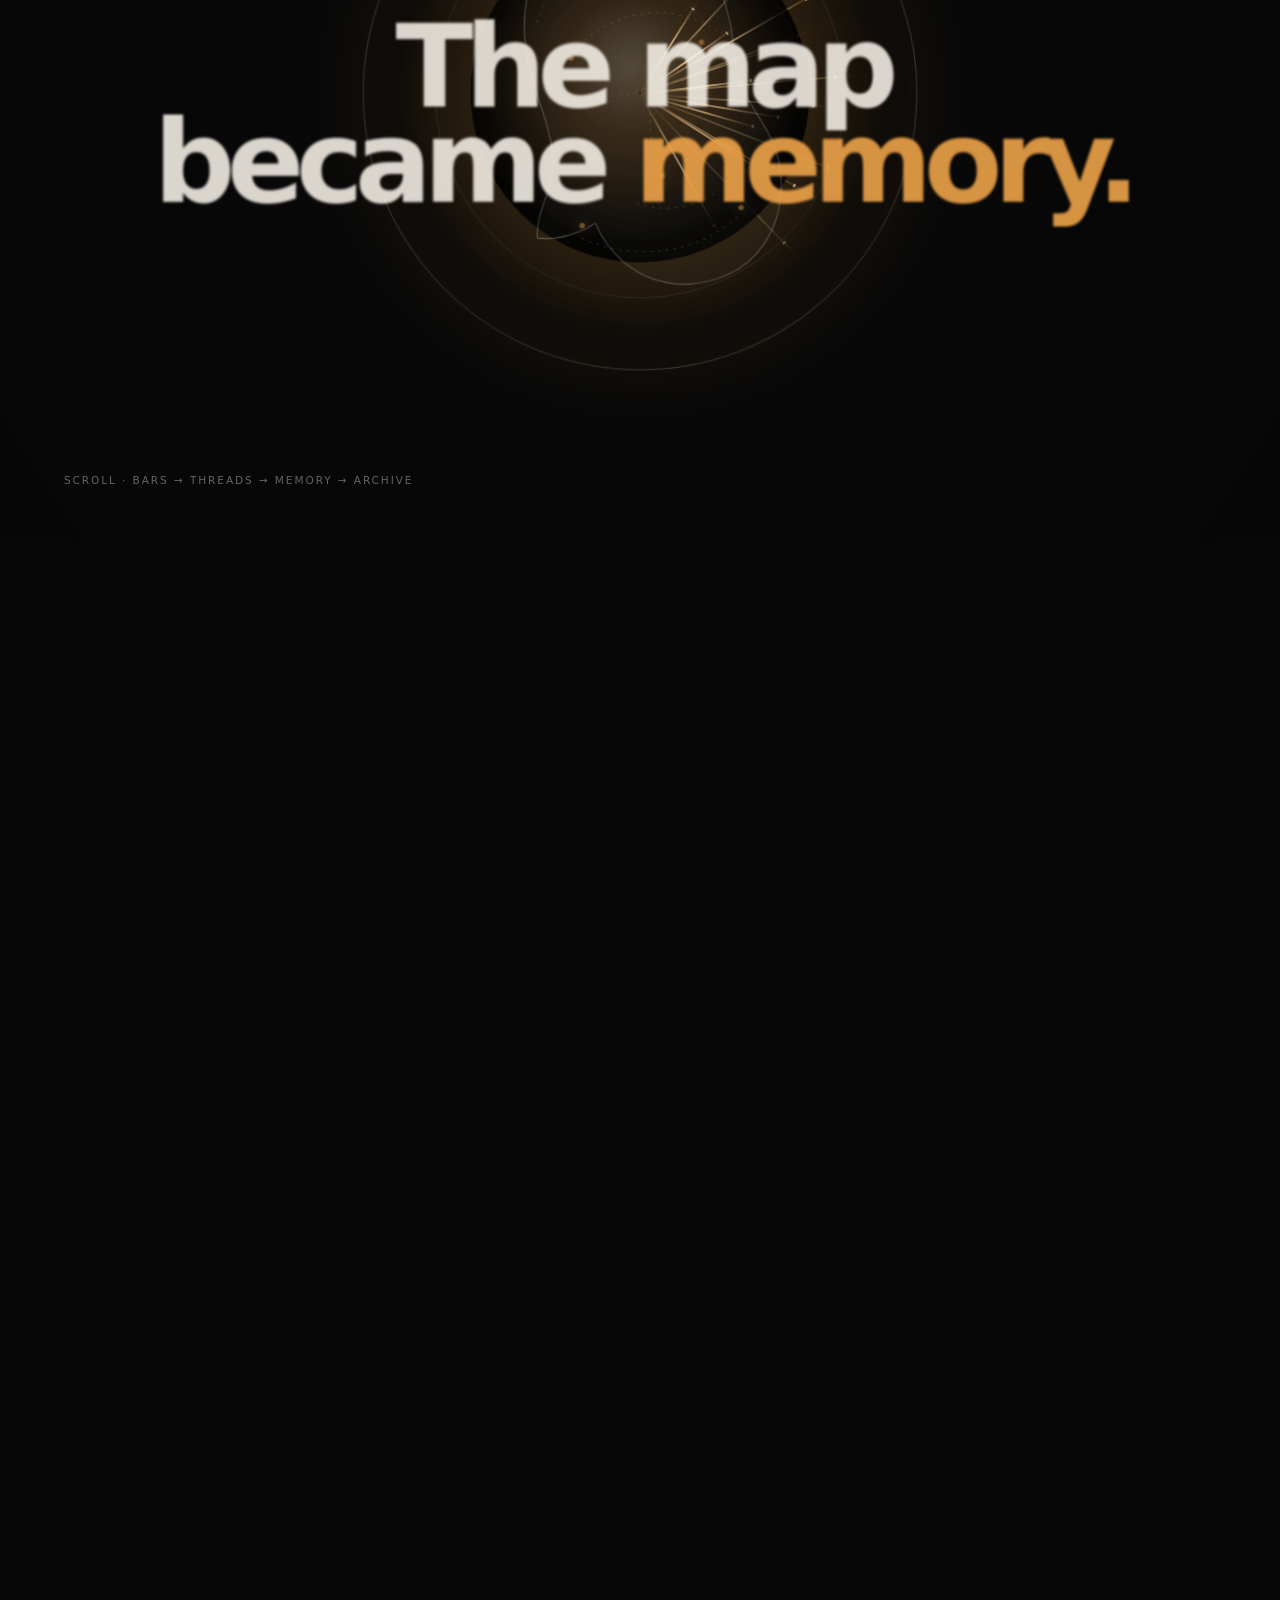
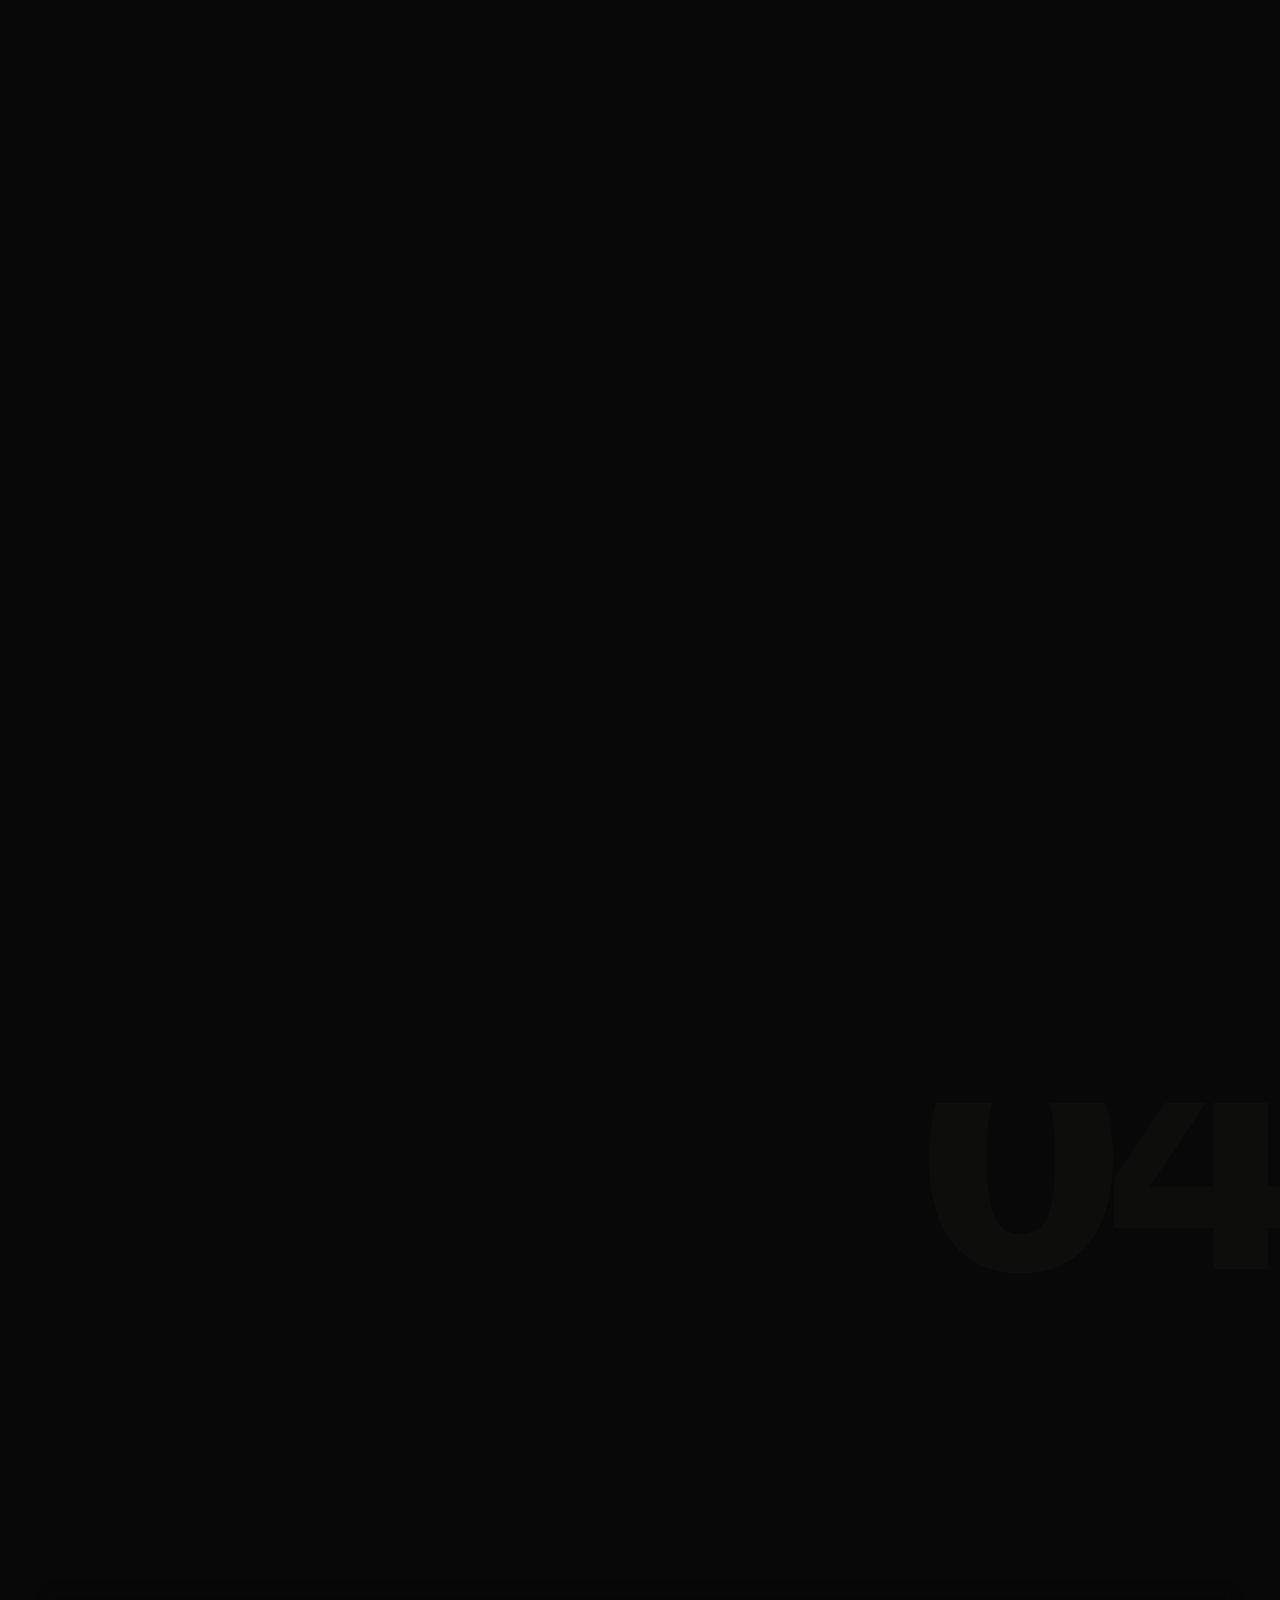
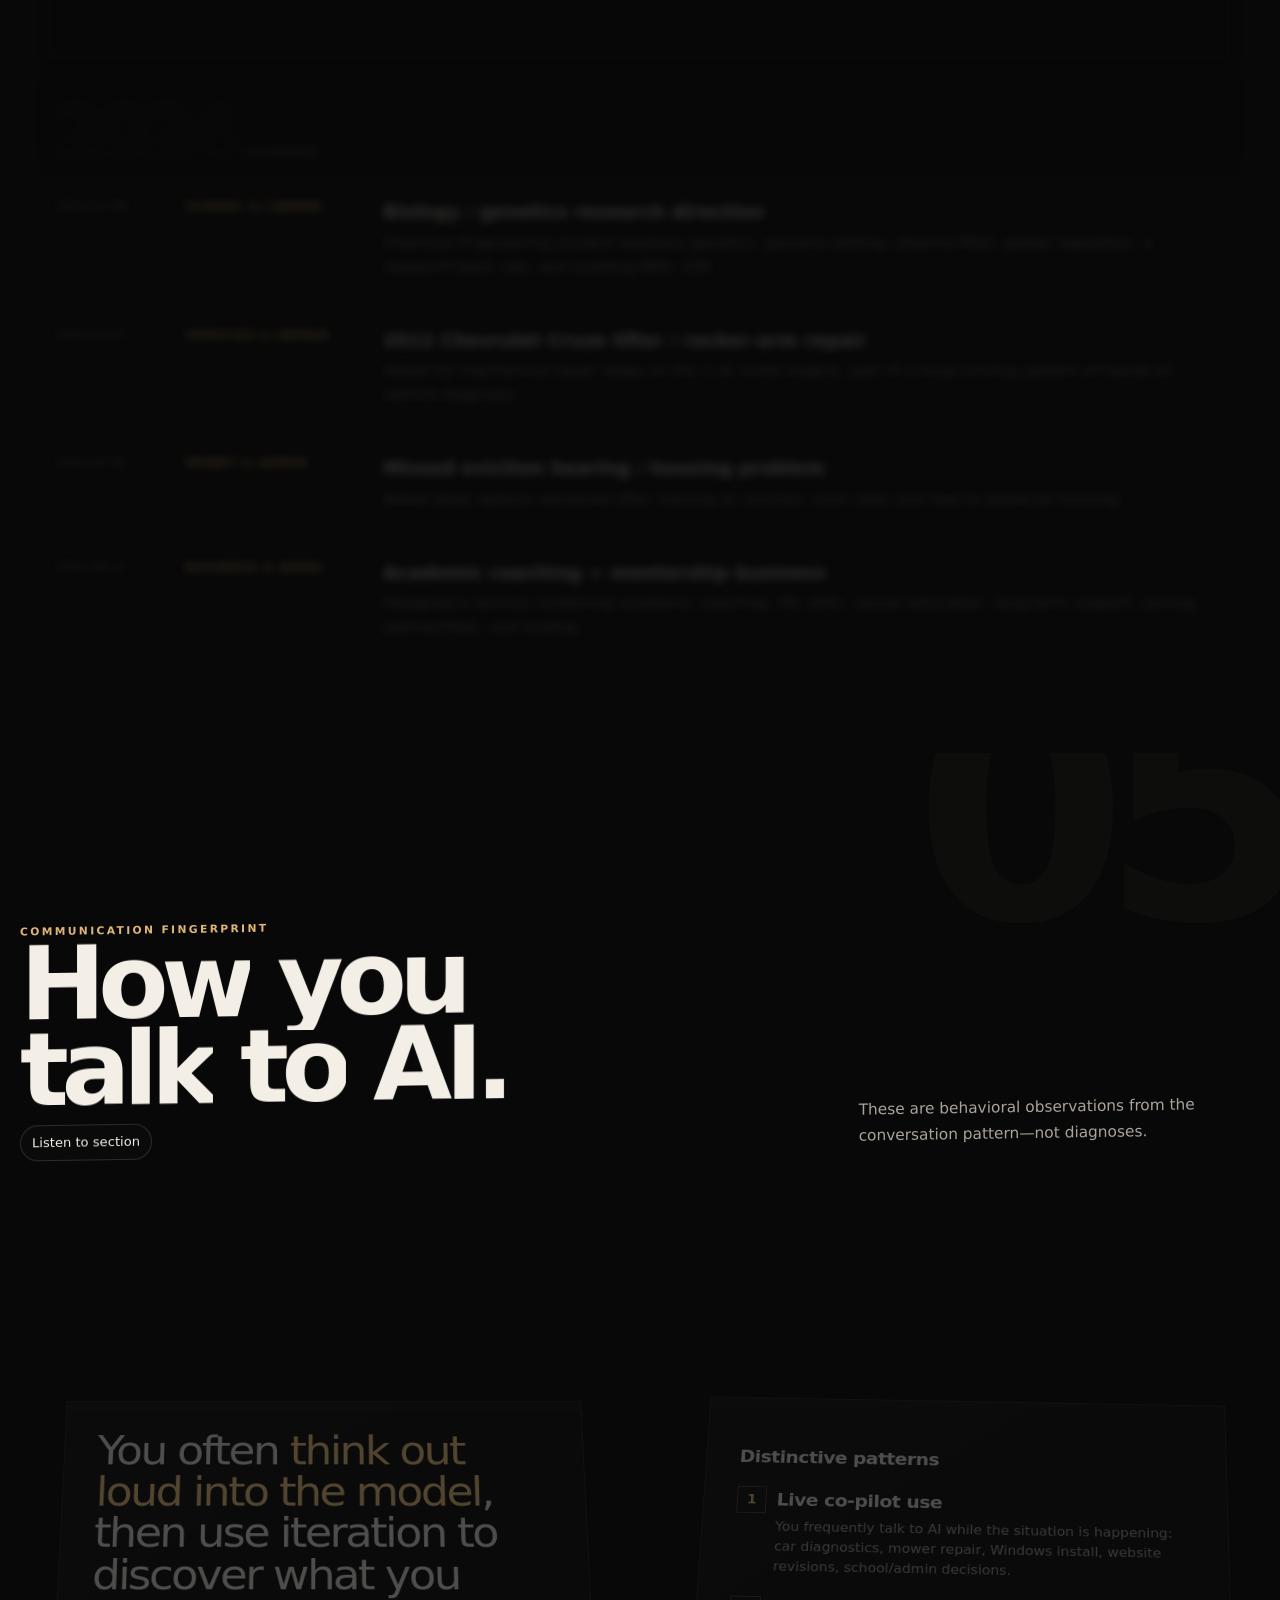
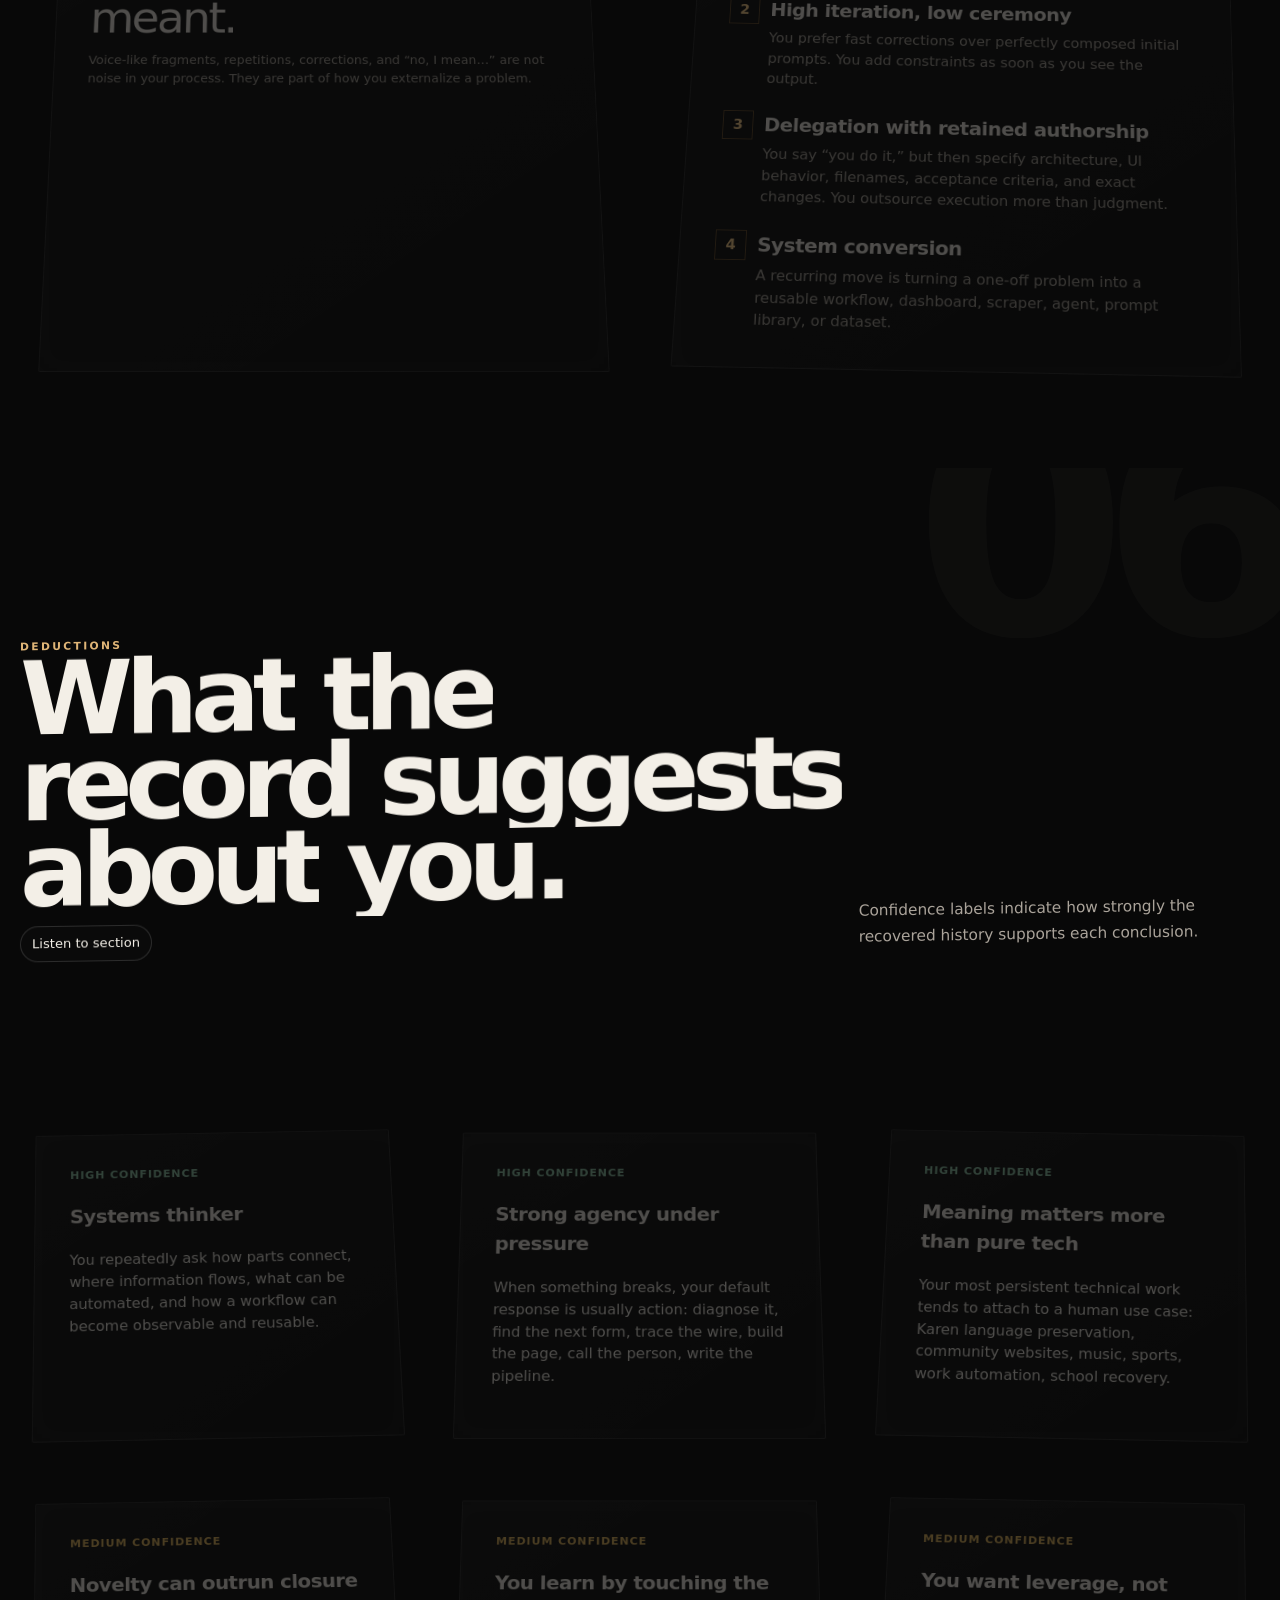
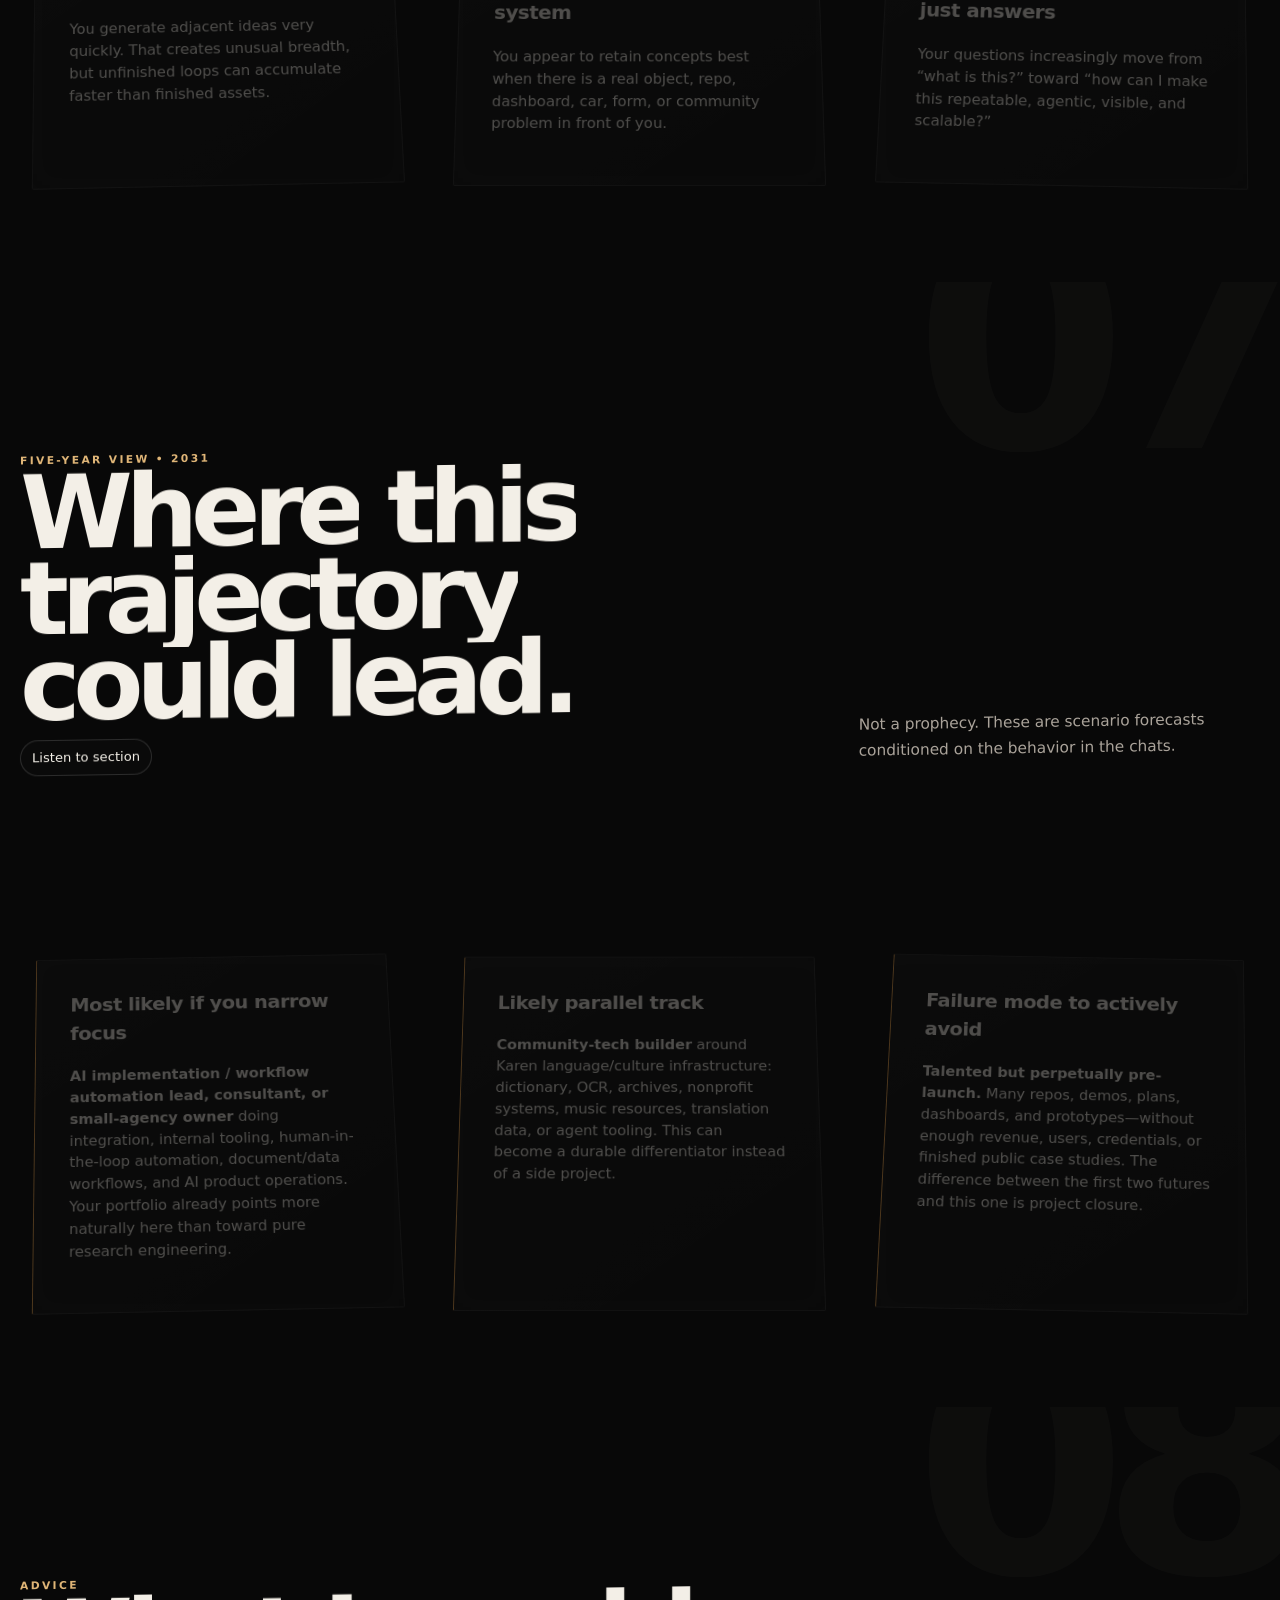
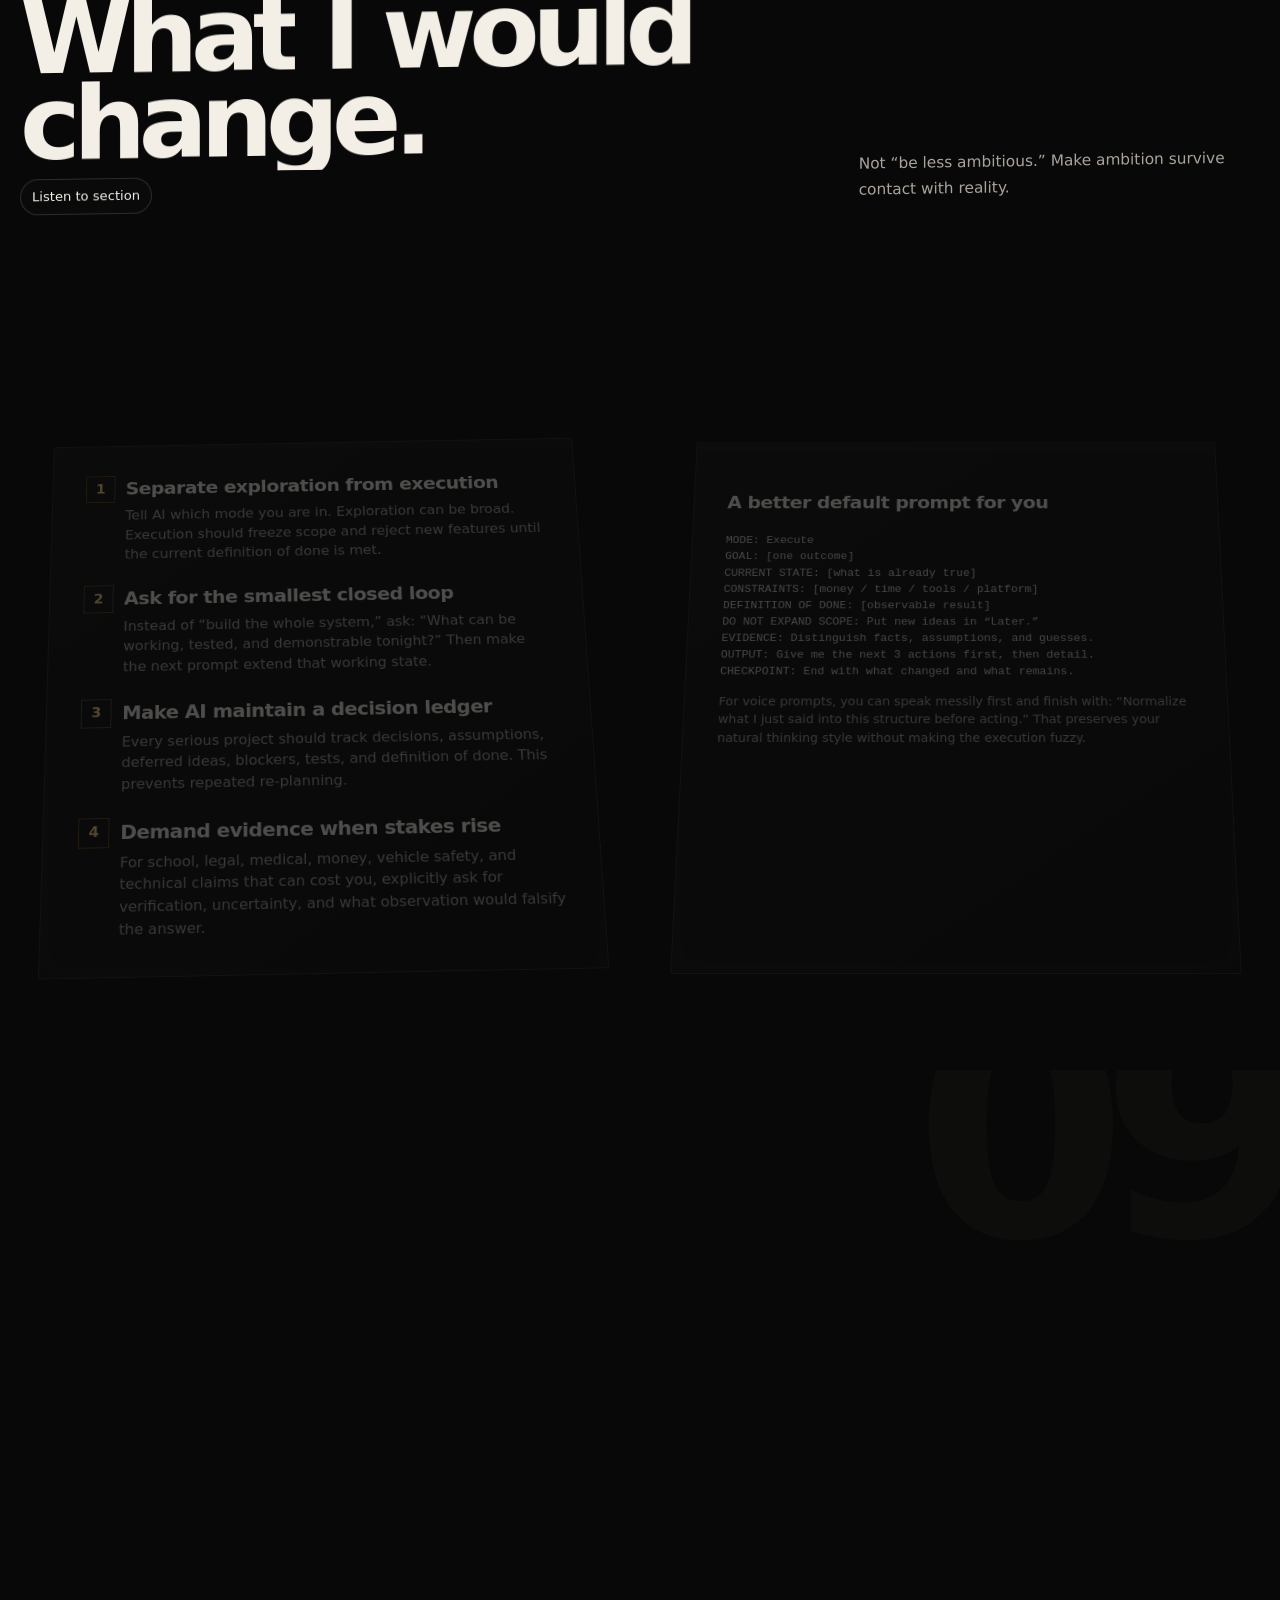
